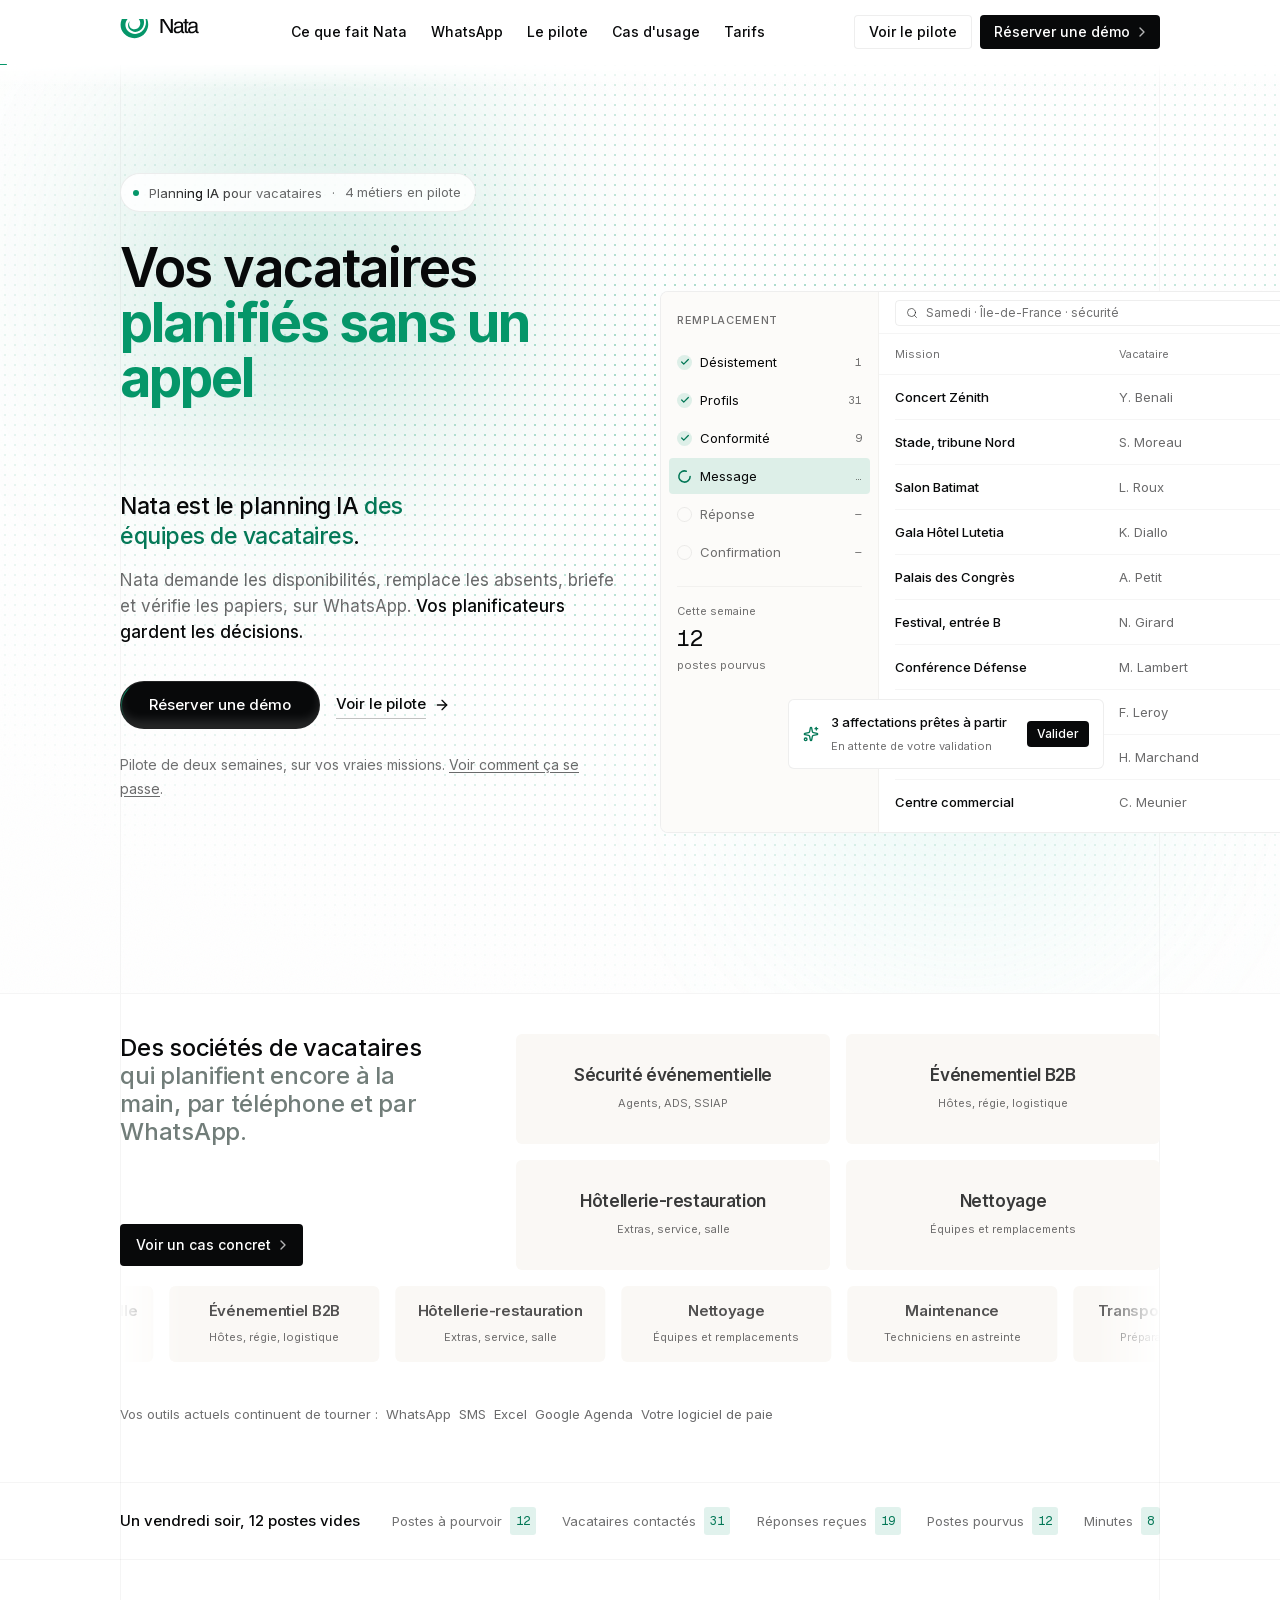
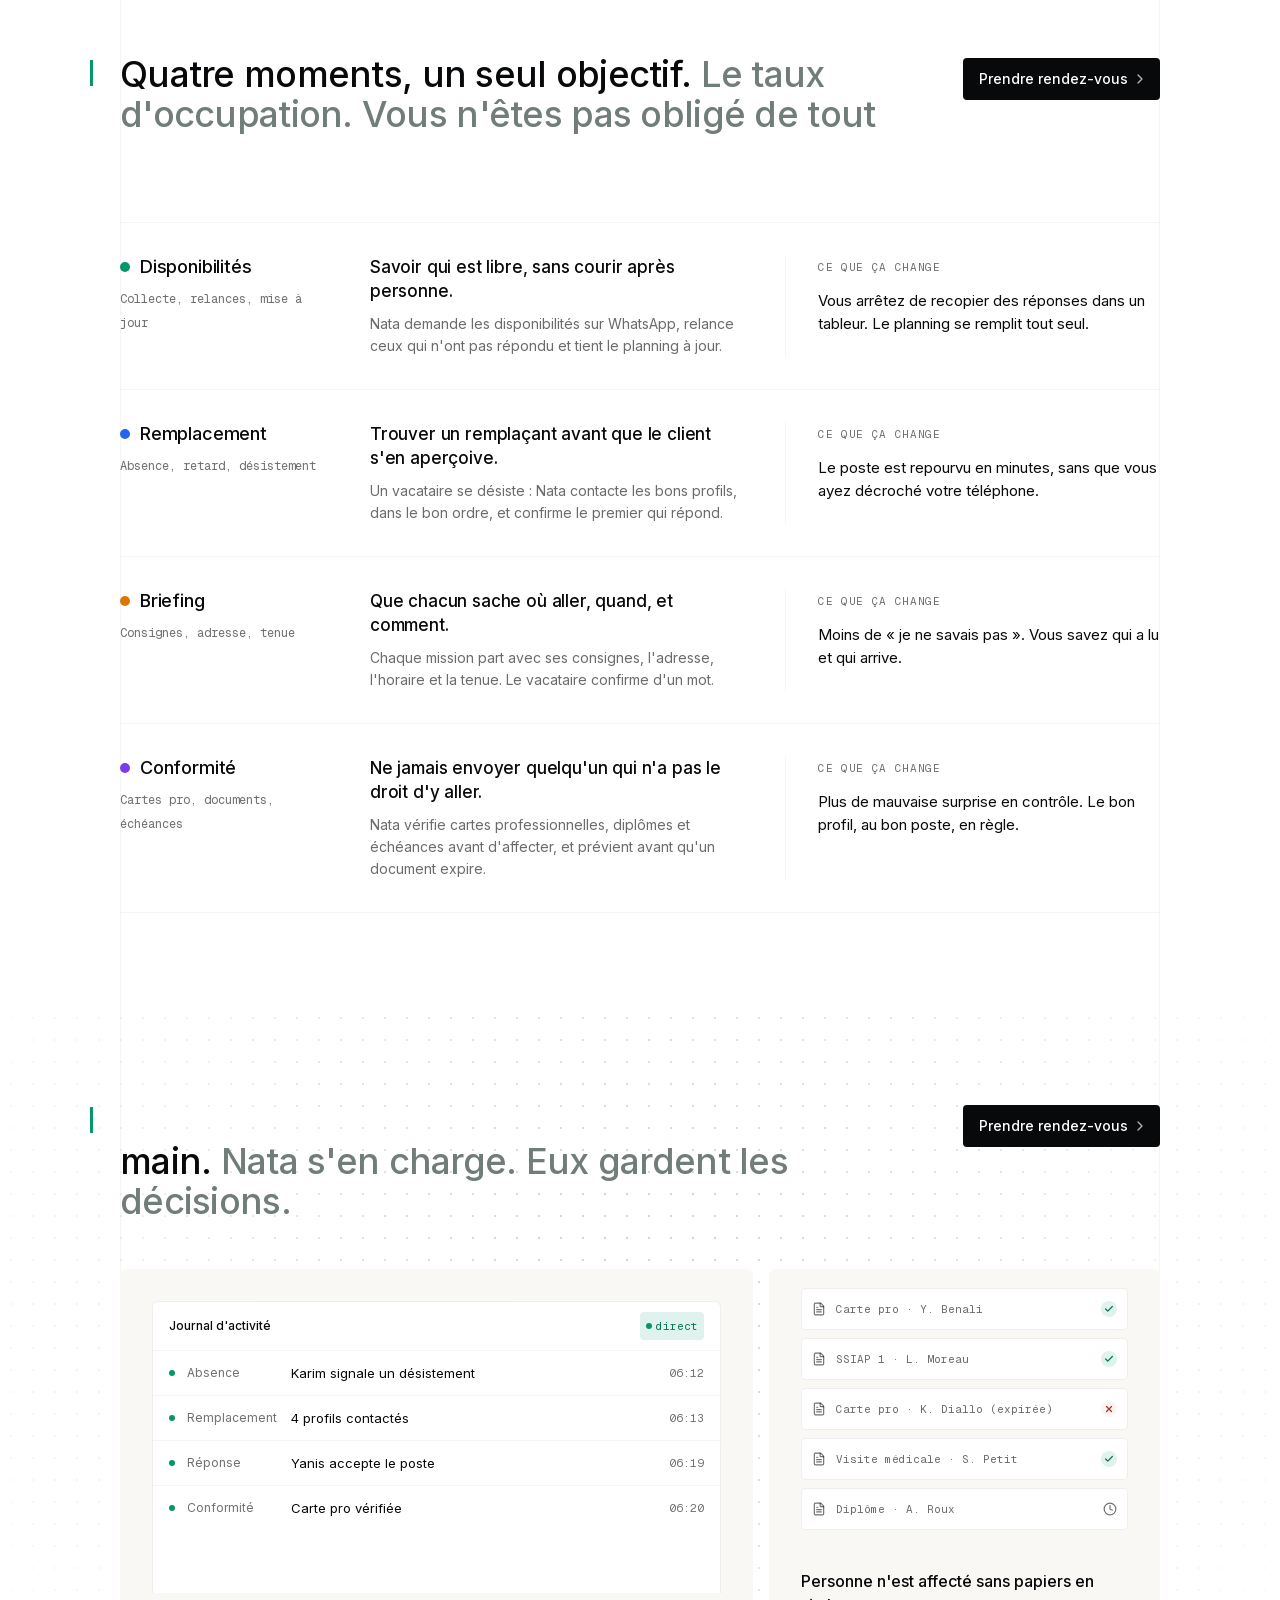
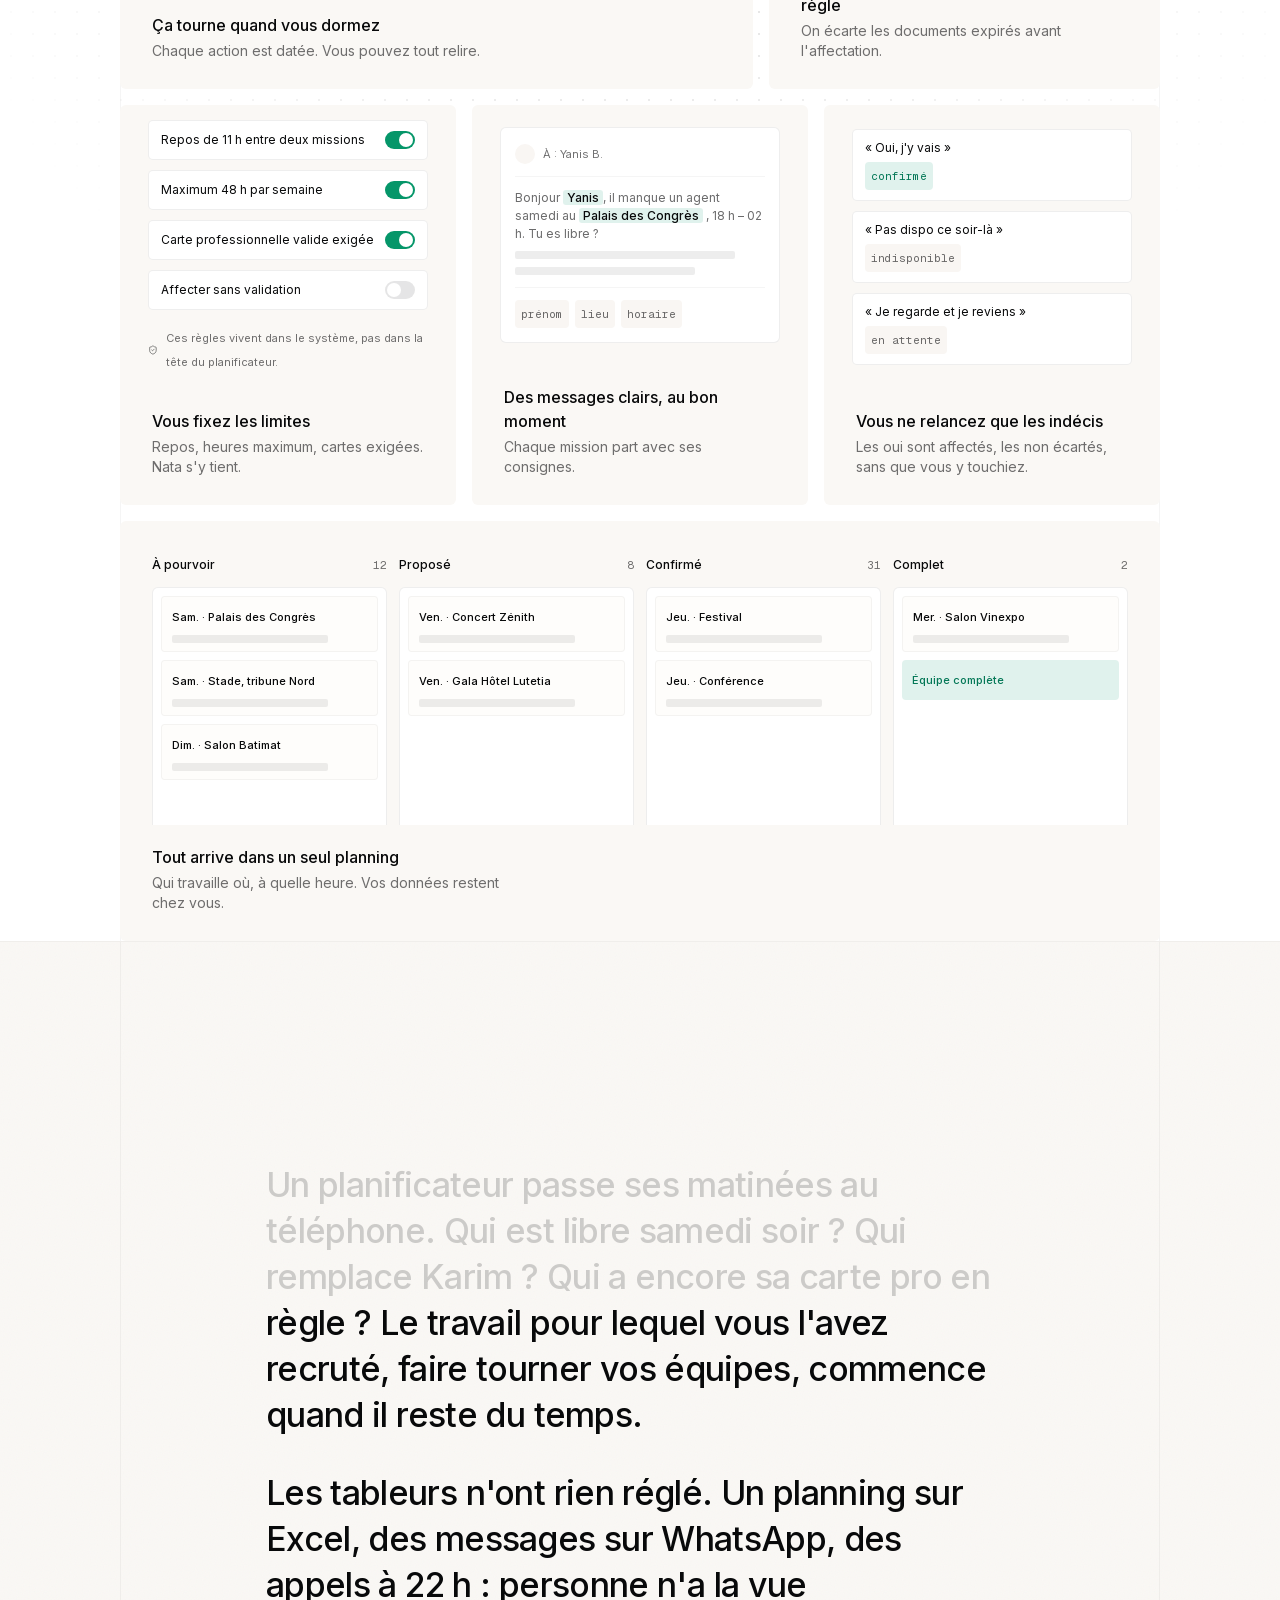
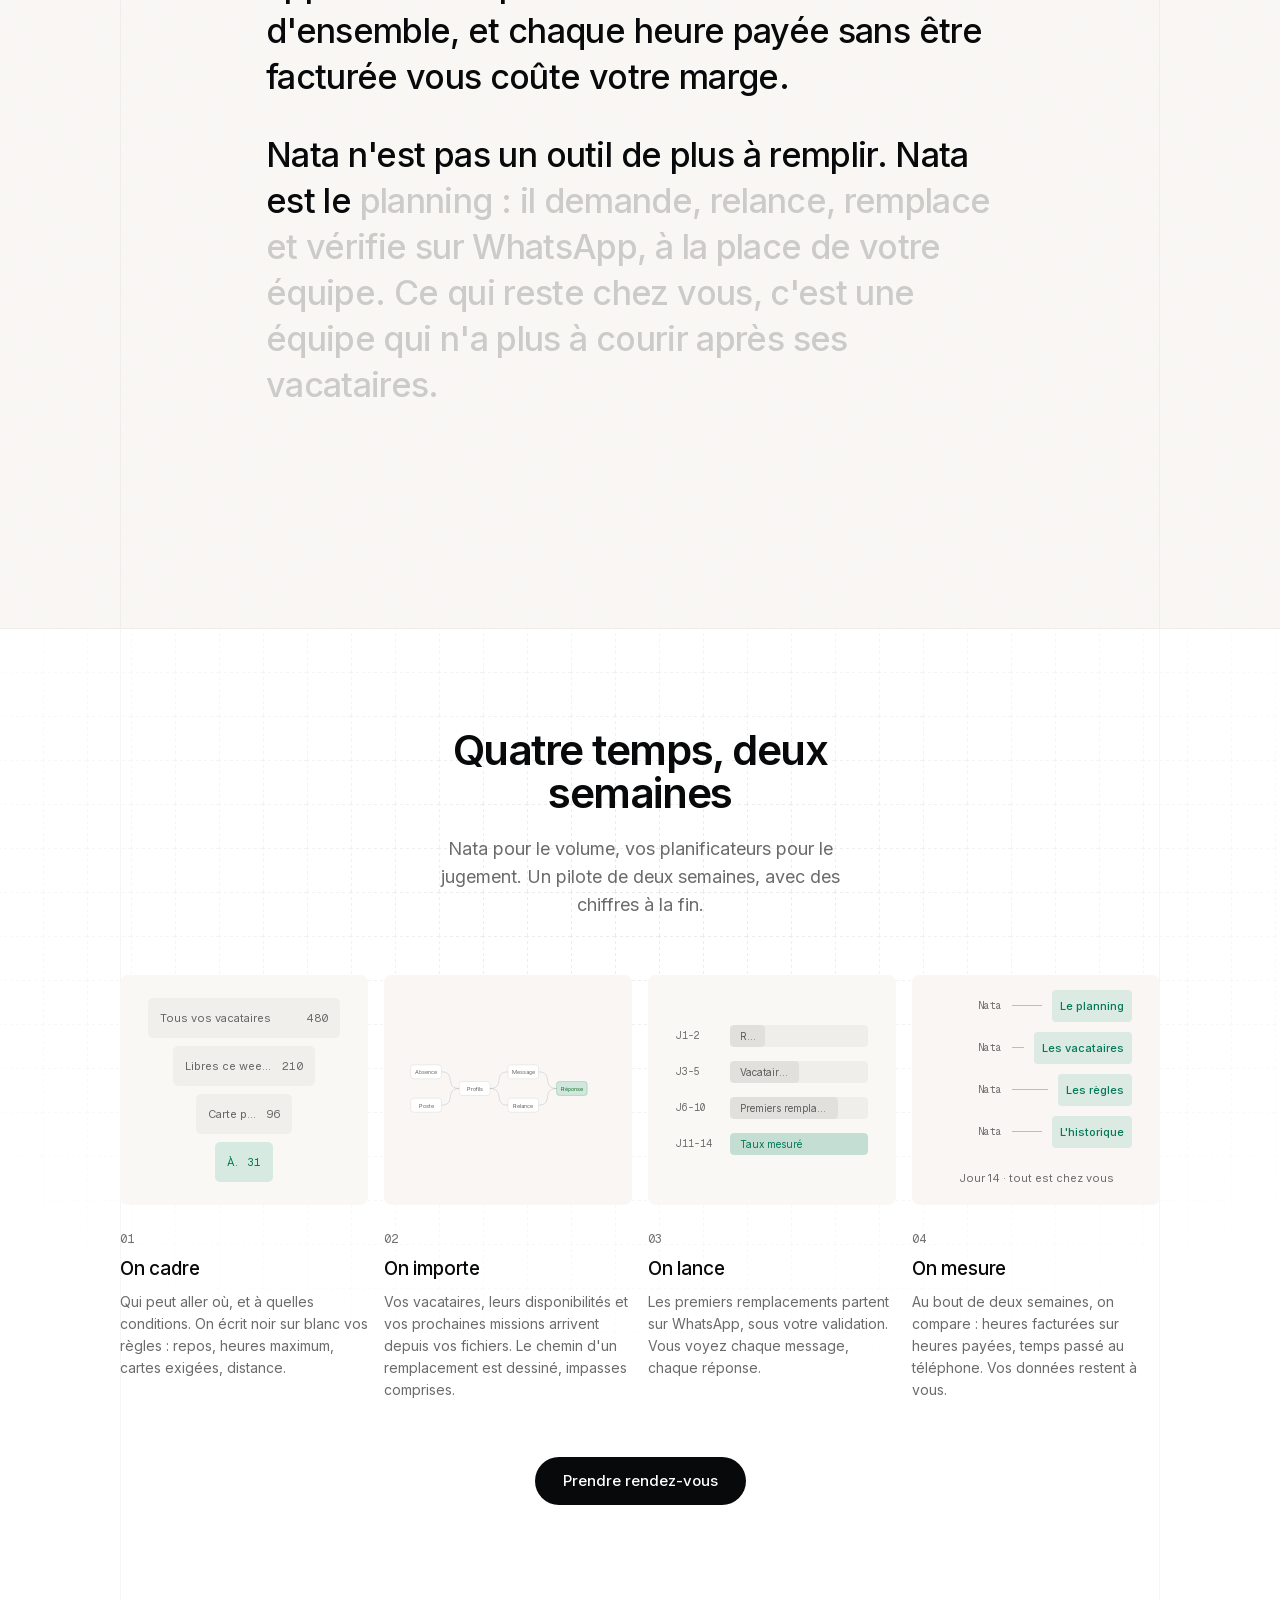
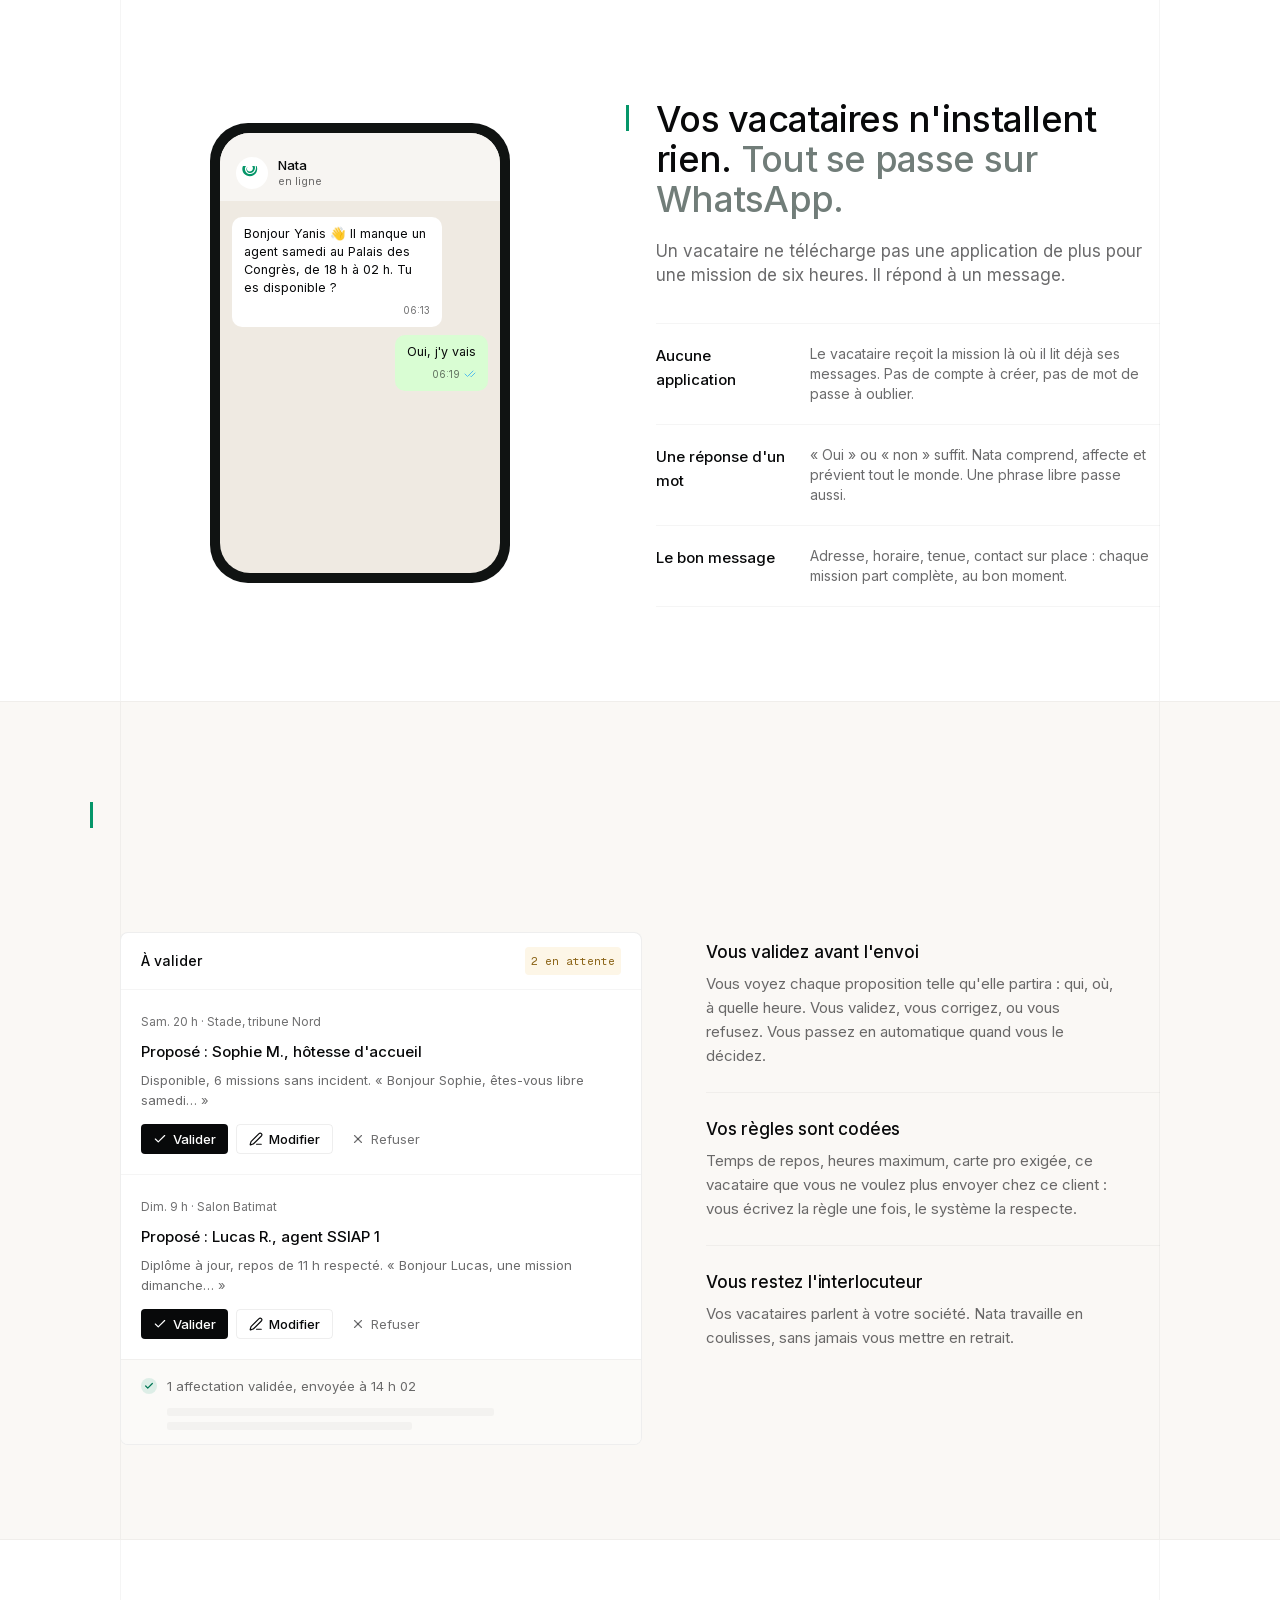
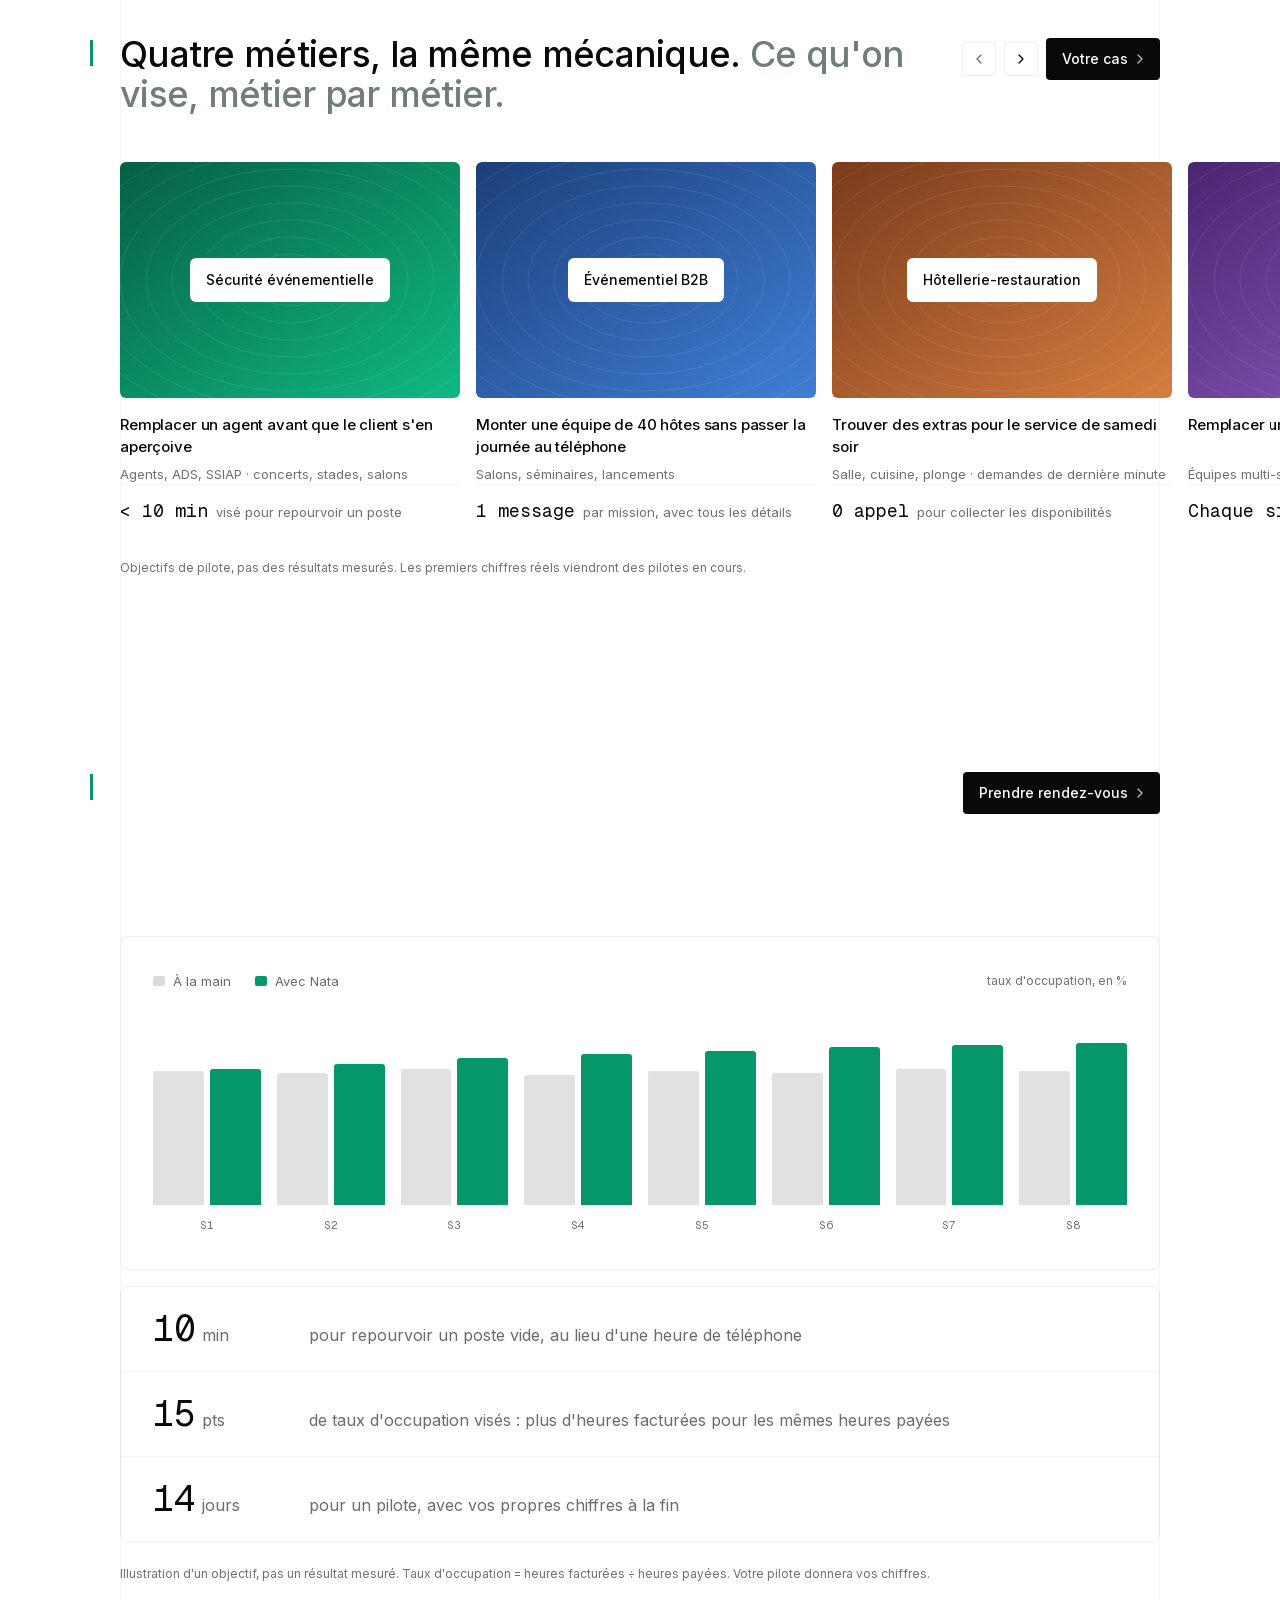
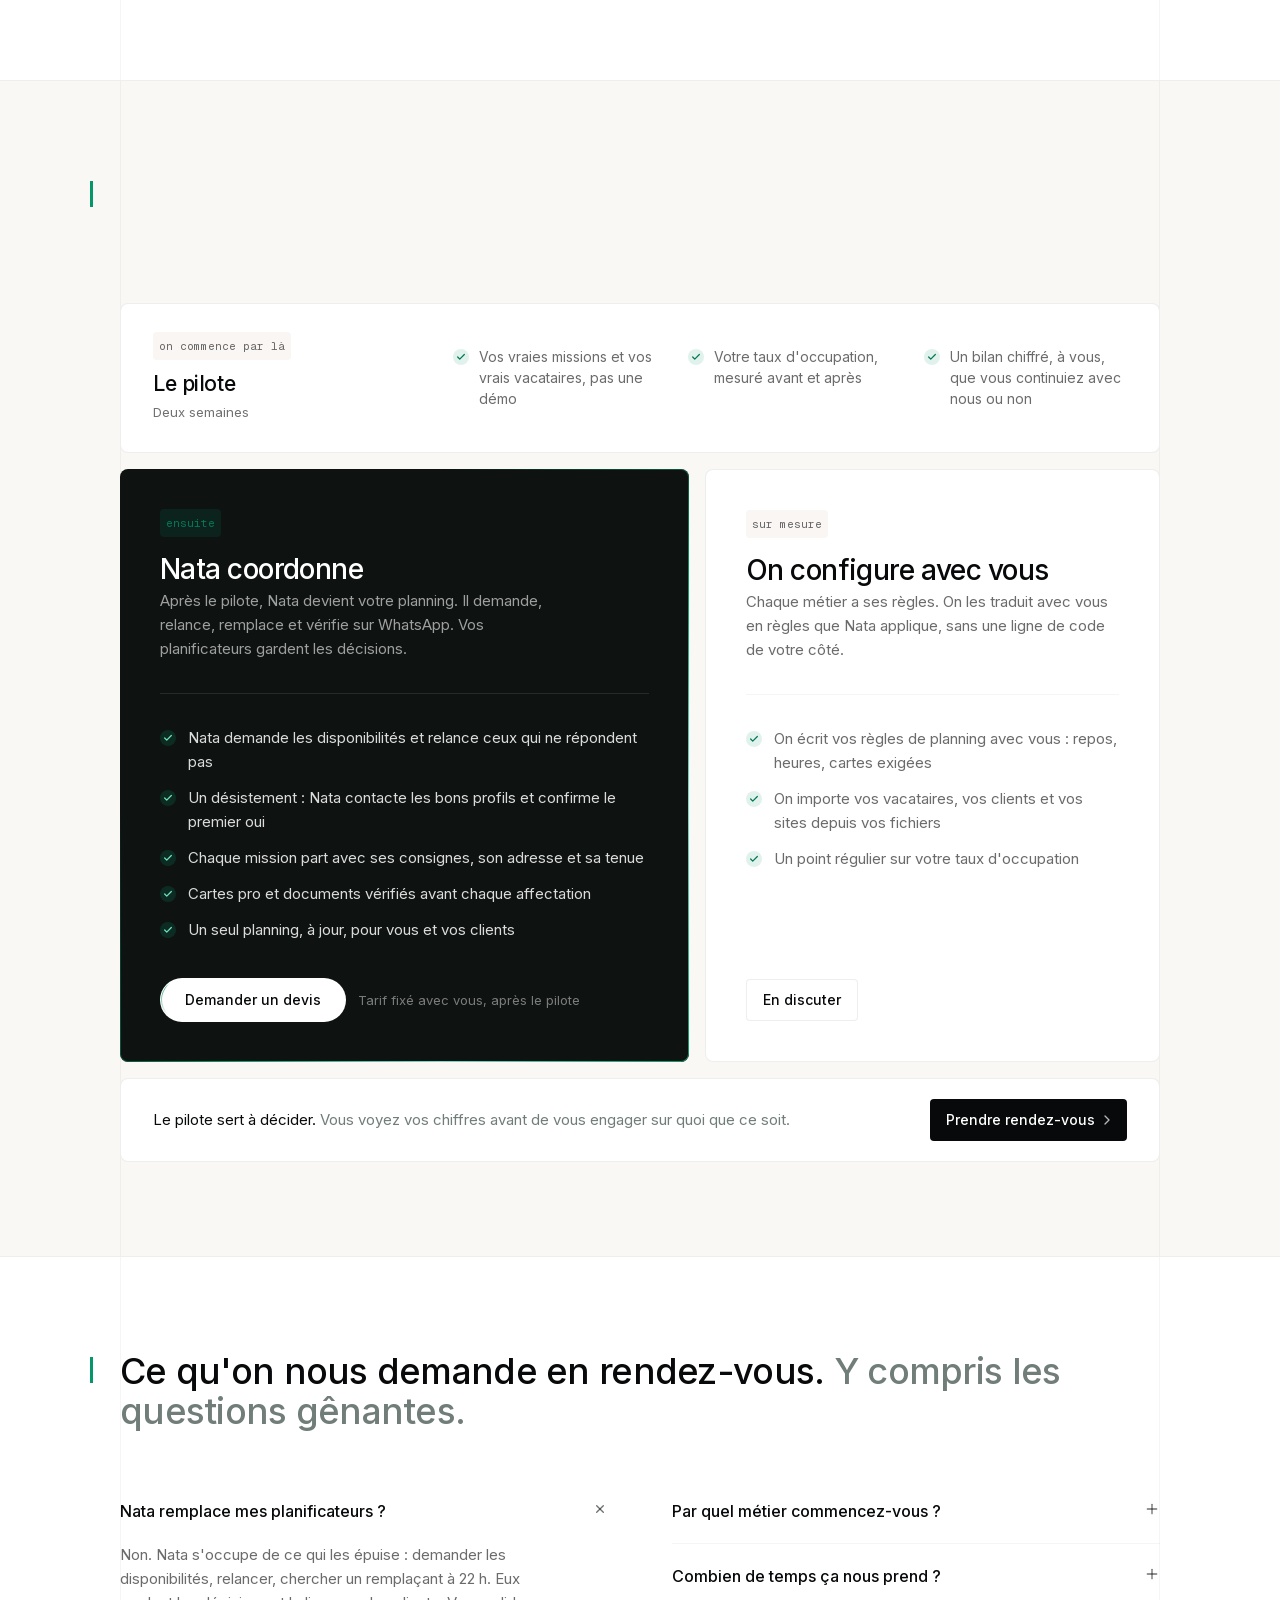
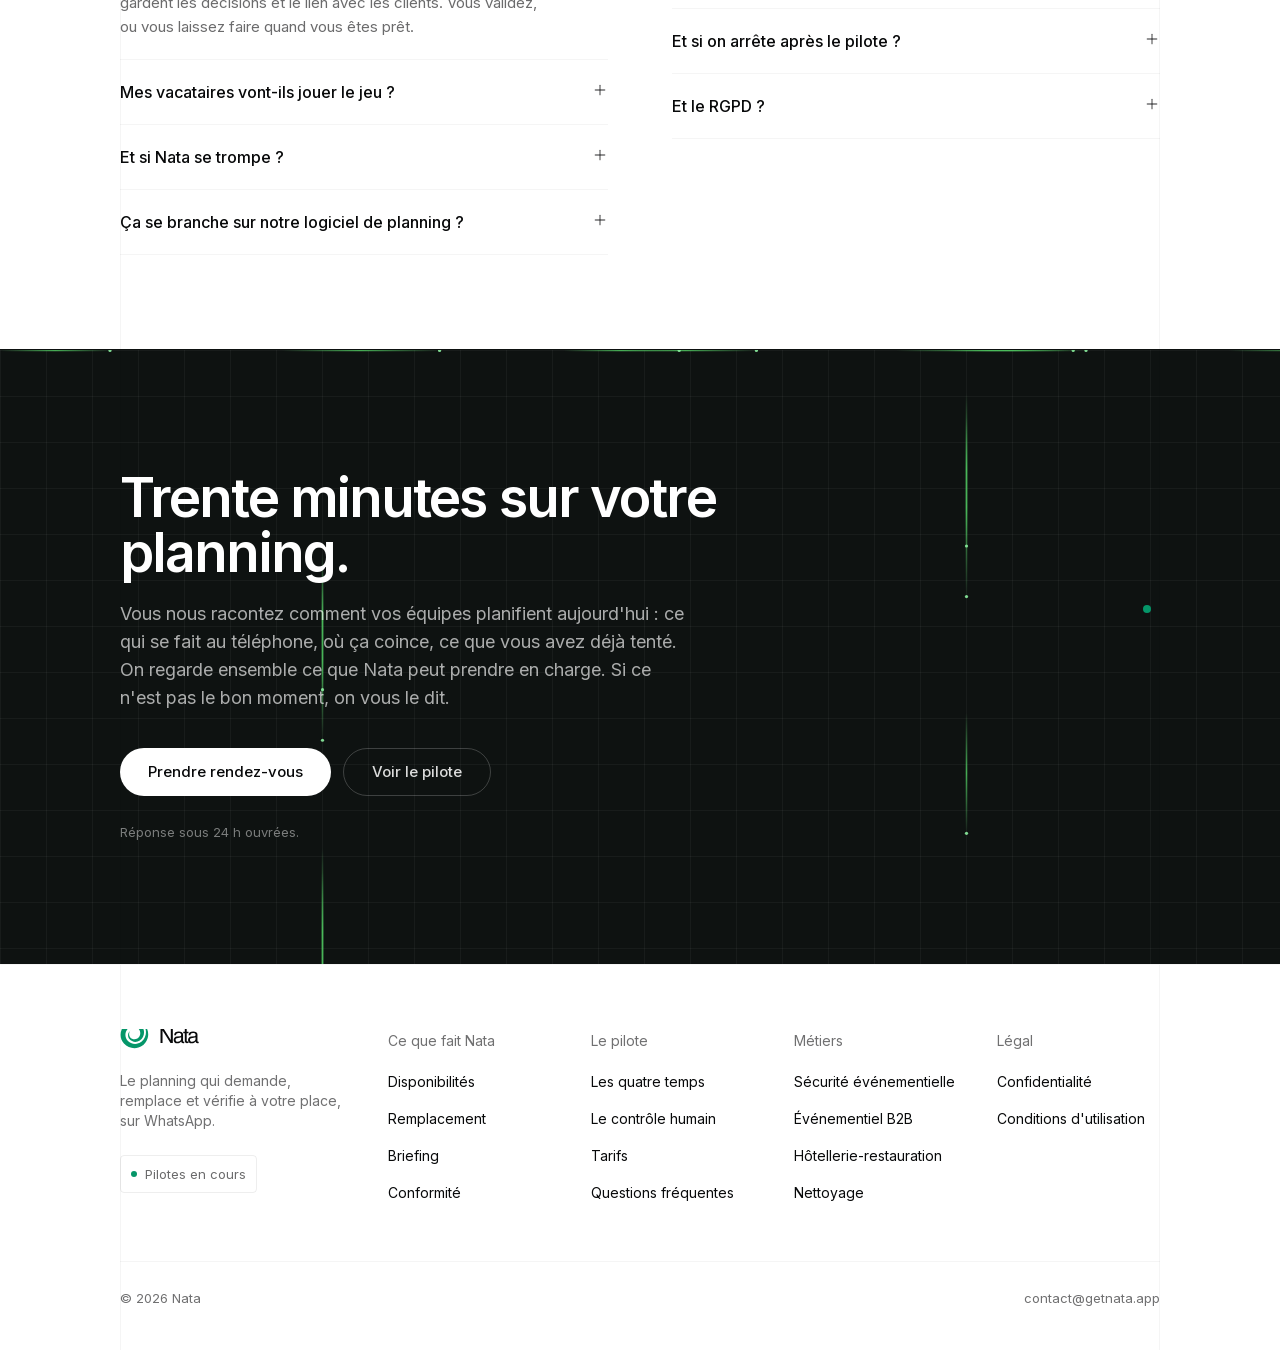
==== index.html @ 6458ef5b "Site Nata : version Next.js (base Frontline, DA Nata) Co-Authored-By: Claude Sonnet 5 <noreply@anthr" ====
<!DOCTYPE html><html lang="fr" class="inter_6f63e4fe-module__BMM7va__variable geist_mono_1bf8cbf6-module__FlyLvG__variable h-full"><head><meta charSet="utf-8"/><meta name="viewport" content="width=device-width, initial-scale=1"/><link rel="preload" href="/_next/static/media/1bffadaabf893a1e-s.p.3-6t-g6q0vh0a.woff2" as="font" crossorigin="" type="font/woff2"/><link rel="preload" href="/_next/static/media/797e433ab948586e-s.p.0r6juujl39pe6.woff2" as="font" crossorigin="" type="font/woff2"/><link rel="preload" href="/_next/static/media/83afe278b6a6bb3c-s.p.2bn3s6zvc0dyp.woff2" as="font" crossorigin="" type="font/woff2"/><link rel="stylesheet" href="/_next/static/chunks/3qbc9f21yog9q.css" data-precedence="next"/><link rel="preload" as="script" fetchPriority="low" href="/_next/static/chunks/1jq4o6yq14o4c.js"/><script src="/_next/static/chunks/3_pur7ov6i24u.js" async=""></script><script src="/_next/static/chunks/2w7o6vzxh5oiz.js" async=""></script><script src="/_next/static/chunks/turbopack-2fa2vnj2uc6w4.js" async=""></script><script src="/_next/static/chunks/1iuxhtfct_1rw.js" async=""></script><script src="/_next/static/chunks/17427hk0fxug0.js" async=""></script><script src="/_next/static/chunks/44yj2m9yoh0ew.js" async=""></script><meta name="next-size-adjust" content=""/><title>Nata — Le planning IA pour équipes de vacataires</title><meta name="description" content="Nata est le planning IA des équipes de vacataires : il demande les disponibilités, remplace les absents, briefe et vérifie les papiers, sur WhatsApp."/><meta name="robots" content="noindex, nofollow"/><meta name="googlebot" content="noindex, nofollow"/><link rel="icon" href="/icon.png?icon.2t0whizlrz4rf.png" sizes="512x512" type="image/png"/><script src="/_next/static/chunks/0cz1d0mv5g_q7.js" noModule=""></script></head><body class="min-h-full flex flex-col"><div hidden=""><!--$--><!--/$--></div><a href="#contenu" class="skip">Aller au contenu</a><div aria-hidden="true" class="fixed inset-x-0 top-[64px] z-[60] h-px origin-left bg-accent" style="transform:scaleX(0)"></div><header class="fixed inset-x-0 top-0 z-50 h-[65px] bg-bg/[0.97] border-b border-transparent" style="opacity:0;transform:translateY(-70px)"><div aria-hidden="true" class="pointer-events-none absolute inset-x-0 top-full h-[26px]" style="background:linear-gradient(to bottom, rgb(255 255 255 / 0.92), rgb(255 255 255 / 0))"></div><div class="wrap flex h-full items-center justify-between gap-8"><a href="#" class="flex shrink-0 items-center text-ink" aria-label="Nata, accueil"><svg viewBox="4 226 844 270" class="h-[26px] w-auto" role="img" aria-label="Nata"><path fill="#059669" d="M 238.398438 171.882812 C 260.996094 185.164062 278.597656 207.492188 287.855469 232.039062 C 296.058594 253.171875 298.523438 276.535156 295.640625 299.140625 C 295.417969 300.632812 294.886719 304.230469 294.648438 305.65625 C 294.394531 307.039062 293.617188 310.683594 293.320312 312.136719 C 293.101562 313.332031 292.558594 315.242188 292.265625 316.4375 C 291.550781 319.320312 290.722656 322.164062 289.78125 324.984375 C 284.710938 340.765625 276.804688 355.644531 266.816406 368.894531 C 264.101562 372.417969 260.957031 376.285156 257.90625 379.578125 C 256.128906 381.601562 253.148438 384.4375 251.214844 386.371094 C 250.007812 387.460938 247.035156 390.140625 245.863281 391.183594 C 244.707031 392.140625 241.464844 394.753906 240.25 395.738281 C 238.390625 397.121094 236.269531 398.628906 234.367188 399.980469 C 174.453125 440.730469 93.53125 429.90625 44.972656 376.554688 C 9.742188 337.800781 0.261719 281.261719 20.261719 232.925781 C 32.152344 204.140625 54.019531 179.339844 81.914062 165.238281 C 112.738281 149.609375 150.132812 147.832031 182.171875 160.804688 C 209.820312 171.839844 233.21875 193.25 245.132812 220.535156 C 264.824219 265.003906 250.507812 319.167969 209.597656 345.984375 C 175.207031 368.632812 127.519531 363.25 101.625 330.523438 C 87.515625 313.292969 83.339844 288.429688 92.128906 268.40625 C 95.832031 259.792969 101.800781 252.027344 109.5 246.660156 C 110.515625 245.898438 111.640625 245.257812 112.695312 244.59375 C 108.945312 248.601562 105.78125 253.117188 103.460938 258.066406 C 101.660156 261.875 100.308594 265.921875 99.511719 270.058594 C 96.628906 284.195312 100.011719 299.214844 108.683594 310.652344 C 126.175781 333.726562 159.851562 339.796875 184.425781 324.613281 C 221.558594 300.859375 224.863281 247.742188 191.710938 218.964844 C 163.039062 193.21875 117.710938 193.464844 89.285156 219.457031 C 78.207031 229.566406 69.695312 242.539062 64.886719 256.746094 C 54.652344 286.808594 60.9375 320.574219 81.847656 344.566406 C 118.097656 386.101562 180.679688 392.46875 224.847656 359.585938 C 224.847656 359.585938 227.664062 357.449219 227.664062 357.449219 C 228.515625 356.726562 230.894531 354.734375 231.730469 354.03125 C 244.46875 342.542969 255.097656 328.449219 262.210938 312.792969 C 283.898438 265.398438 274.214844 209.679688 238.398438 171.882812 Z M 238.398438 171.882812 " fill-opacity="1" fill-rule="nonzero"></path><g fill="currentColor" fill-opacity="1"><g transform="translate(406.718429, 371.586354)"><g><path d="M 124.828125 -161.09375 L 145.859375 -161.09375 L 145.859375 0 L 121.640625 0 L 39.453125 -130.1875 L 39.015625 -130.1875 L 39.015625 0 L 18.1875 0 L 18.1875 -161.09375 L 43.71875 -161.09375 L 124.390625 -31.015625 L 124.828125 -31.015625 Z M 124.828125 -161.09375 "></path></g></g></g><g fill="currentColor" fill-opacity="1"><g transform="translate(552.818552, 371.586354)"><g><path d="M 86.140625 -59.9375 C 84.671875 -58.40625 81.800781 -57.164062 77.53125 -56.21875 C 73.257812 -55.269531 65.28125 -54.03125 53.59375 -52.5 C 44.96875 -51.46875 38.628906 -49.34375 34.578125 -46.125 C 30.523438 -42.914062 28.5 -38.679688 28.5 -33.421875 C 28.5 -26.992188 30.210938 -21.988281 33.640625 -18.40625 C 37.078125 -14.832031 42.554688 -13.046875 50.078125 -13.046875 C 59.503906 -13.046875 67.867188 -15.726562 75.171875 -21.09375 C 82.484375 -26.46875 86.140625 -32.988281 86.140625 -40.65625 Z M 13.921875 -81.640625 C 14.359375 -94.867188 18.648438 -104.695312 26.796875 -111.125 C 34.941406 -117.550781 46.796875 -120.765625 62.359375 -120.765625 C 74.773438 -120.765625 85.179688 -117.953125 93.578125 -112.328125 C 101.984375 -106.703125 106.1875 -98.59375 106.1875 -88 L 106.1875 -20.390625 C 106.1875 -15.785156 108.269531 -13.484375 112.4375 -13.484375 C 114.113281 -13.484375 116.269531 -13.773438 118.90625 -14.359375 L 118.90625 0 C 115.320312 1.457031 111.59375 2.1875 107.71875 2.1875 C 101 2.1875 95.992188 0.742188 92.703125 -2.140625 C 89.421875 -5.023438 87.707031 -9.535156 87.5625 -15.671875 C 76.3125 -2.960938 62.175781 3.390625 45.15625 3.390625 C 34.050781 3.390625 25.132812 0.25 18.40625 -6.03125 C 11.6875 -12.3125 8.328125 -20.492188 8.328125 -30.578125 C 8.328125 -40.878906 11.25 -49.207031 17.09375 -55.5625 C 22.9375 -61.914062 31.445312 -65.75 42.625 -67.0625 L 77.484375 -71.34375 C 83.765625 -72.289062 86.90625 -76.929688 86.90625 -85.265625 C 86.90625 -91.398438 84.617188 -96.109375 80.046875 -99.390625 C 75.484375 -102.679688 68.5625 -104.328125 59.28125 -104.328125 C 51.03125 -104.328125 44.691406 -102.5 40.265625 -98.84375 C 35.847656 -95.195312 33.203125 -89.460938 32.328125 -81.640625 Z M 13.921875 -81.640625 "></path></g></g></g><g fill="currentColor" fill-opacity="1"><g transform="translate(658.151303, 371.586354)"><g><path d="M 38.578125 -101.046875 L 38.578125 -24.65625 C 38.578125 -21.664062 39.394531 -19.382812 41.03125 -17.8125 C 42.675781 -16.238281 45.617188 -15.453125 49.859375 -15.453125 L 57.421875 -15.453125 L 57.421875 0 C 50.265625 1.019531 45.332031 1.53125 42.625 1.53125 C 34.375 1.53125 28.347656 -0.4375 24.546875 -4.375 C 20.742188 -8.320312 18.84375 -14.71875 18.84375 -23.5625 L 18.84375 -101.046875 L 2.953125 -101.046875 L 2.953125 -117.375 L 18.84375 -117.375 L 18.84375 -150.140625 L 38.578125 -150.140625 L 38.578125 -117.375 L 57.421875 -117.375 L 57.421875 -101.046875 Z M 38.578125 -101.046875 "></path></g></g></g><g fill="currentColor" fill-opacity="1"><g transform="translate(702.333011, 371.586354)"><g><path d="M 86.140625 -59.9375 C 84.671875 -58.40625 81.800781 -57.164062 77.53125 -56.21875 C 73.257812 -55.269531 65.28125 -54.03125 53.59375 -52.5 C 44.96875 -51.46875 38.628906 -49.34375 34.578125 -46.125 C 30.523438 -42.914062 28.5 -38.679688 28.5 -33.421875 C 28.5 -26.992188 30.210938 -21.988281 33.640625 -18.40625 C 37.078125 -14.832031 42.554688 -13.046875 50.078125 -13.046875 C 59.503906 -13.046875 67.867188 -15.726562 75.171875 -21.09375 C 82.484375 -26.46875 86.140625 -32.988281 86.140625 -40.65625 Z M 13.921875 -81.640625 C 14.359375 -94.867188 18.648438 -104.695312 26.796875 -111.125 C 34.941406 -117.550781 46.796875 -120.765625 62.359375 -120.765625 C 74.773438 -120.765625 85.179688 -117.953125 93.578125 -112.328125 C 101.984375 -106.703125 106.1875 -98.59375 106.1875 -88 L 106.1875 -20.390625 C 106.1875 -15.785156 108.269531 -13.484375 112.4375 -13.484375 C 114.113281 -13.484375 116.269531 -13.773438 118.90625 -14.359375 L 118.90625 0 C 115.320312 1.457031 111.59375 2.1875 107.71875 2.1875 C 101 2.1875 95.992188 0.742188 92.703125 -2.140625 C 89.421875 -5.023438 87.707031 -9.535156 87.5625 -15.671875 C 76.3125 -2.960938 62.175781 3.390625 45.15625 3.390625 C 34.050781 3.390625 25.132812 0.25 18.40625 -6.03125 C 11.6875 -12.3125 8.328125 -20.492188 8.328125 -30.578125 C 8.328125 -40.878906 11.25 -49.207031 17.09375 -55.5625 C 22.9375 -61.914062 31.445312 -65.75 42.625 -67.0625 L 77.484375 -71.34375 C 83.765625 -72.289062 86.90625 -76.929688 86.90625 -85.265625 C 86.90625 -91.398438 84.617188 -96.109375 80.046875 -99.390625 C 75.484375 -102.679688 68.5625 -104.328125 59.28125 -104.328125 C 51.03125 -104.328125 44.691406 -102.5 40.265625 -98.84375 C 35.847656 -95.195312 33.203125 -89.460938 32.328125 -81.640625 Z M 13.921875 -81.640625 "></path></g></g></g></svg></a><nav class="flex items-center gap-1"><a href="/#plateforme" class="flex items-center gap-1 rounded-[4px] px-2.5 py-1 text-[14px] font-medium text-ink transition-opacity duration-150 ease-out hover:opacity-60">Ce que fait Nata</a><a href="/#whatsapp" class="flex items-center gap-1 rounded-[4px] px-2.5 py-1 text-[14px] font-medium text-ink transition-opacity duration-150 ease-out hover:opacity-60">WhatsApp</a><a href="/#methode" class="flex items-center gap-1 rounded-[4px] px-2.5 py-1 text-[14px] font-medium text-ink transition-opacity duration-150 ease-out hover:opacity-60">Le pilote</a><a href="/#cas" class="flex items-center gap-1 rounded-[4px] px-2.5 py-1 text-[14px] font-medium text-ink transition-opacity duration-150 ease-out hover:opacity-60">Cas d&#x27;usage</a><a href="/#offre" class="flex items-center gap-1 rounded-[4px] px-2.5 py-1 text-[14px] font-medium text-ink transition-opacity duration-150 ease-out hover:opacity-60">Tarifs</a></nav><div class="flex shrink-0 items-center gap-2"><a href="#methode" class="inline-flex shrink-0 items-center gap-2 rounded-[4px] border border-line bg-bg font-medium text-ink transition-[background-color,transform] duration-150 ease-out hover:bg-surface active:scale-[0.97] active:duration-75 h-[34px] px-3.5 text-[14px]">Voir le pilote</a><a href="#contact" class="inline-flex shrink-0 items-center gap-1 rounded-[4px] bg-ink font-medium text-white transition-[opacity,transform] duration-150 ease-out hover:opacity-85 active:scale-[0.97] active:duration-75 h-[34px] pl-3.5 pr-2.5 text-[14px]">Réserver une démo<svg xmlns="http://www.w3.org/2000/svg" width="24" height="24" viewBox="0 0 24 24" fill="none" stroke="currentColor" stroke-width="2" stroke-linecap="round" stroke-linejoin="round" class="lucide lucide-chevron-right size-4 opacity-70" aria-hidden="true"><path d="m9 18 6-6-6-6"></path></svg></a></div></div></header><main id="contenu" class="flex-1"><section class="rails relative relative overflow-hidden pt-[65px]"><div aria-hidden="true" class="pointer-events-none absolute inset-0 overflow-hidden "><div class="absolute rounded-full blur-[90px] left-[8%] top-[6%] size-[420px] bg-[#059669]/[0.14]"></div><div class="absolute rounded-full blur-[90px] bottom-[4%] right-[10%] size-[380px] bg-[#7ad9c8]/[0.12]"></div></div><div aria-hidden="true" class="pointer-events-none absolute inset-0 " style="background-image:radial-gradient(rgb(5 150 105 / 0.42) 1.5px, transparent 1.5px);background-size:10px 10px;mask-image:radial-gradient(ellipse 78% 62% at 62% 42%, #000, transparent);-webkit-mask-image:radial-gradient(ellipse 78% 62% at 62% 42%, #000, transparent)"></div><div aria-hidden="true" class="pointer-events-none absolute inset-0 opacity-[0.035] " style="background-image:url(&quot;data:image/svg+xml,%3Csvg xmlns=&#x27;http://www.w3.org/2000/svg&#x27; width=&#x27;140&#x27; height=&#x27;140&#x27;%3E%3Cfilter id=&#x27;n&#x27;%3E%3CfeTurbulence type=&#x27;fractalNoise&#x27; baseFrequency=&#x27;0.85&#x27; numOctaves=&#x27;3&#x27;/%3E%3C/filter%3E%3Crect width=&#x27;140&#x27; height=&#x27;140&#x27; filter=&#x27;url(%23n)&#x27;/%3E%3C/svg%3E&quot;)"></div><div class="wrap relative z-[1] min-h-[928px]"><div class="grid grid-cols-[500px_1fr] items-start gap-10 pt-[108px]"><div class="w-[500px] pb-24"><div class="inline-flex items-center gap-2.5 rounded-full border border-line bg-bg/85 py-1.5 pl-3 pr-3.5" style="opacity:0;transform:translateY(14px)"><span class="flex size-1.5 rounded-full bg-accent"></span><span style="--shiny-width:100px" class="dark:text-neutral-400/70 animate-shiny-text bg-size-[var(--shiny-width)_100%] bg-clip-text bg-position-[0_0] bg-no-repeat [transition:background-position_1s_cubic-bezier(.6,.6,0,1)_infinite] bg-linear-to-r from-transparent via-black/80 via-50% to-transparent dark:via-white/80 mx-0 max-w-none text-[13px] text-ink-60">Planning IA pour vacataires</span><span class="text-[13px] text-ink-45">·</span><span class="text-[13px] text-ink-60"><span class="font-mono tabular-nums">0</span> métiers en pilote</span></div><h1 class="t-display mt-7 max-w-[13ch] text-[54px] text-ink"><span class="block">Vos vacataires</span><div class="relative mx-auto h-16 w-full max-w-3xl font-sans text-[40pt] leading-none font-bold md:h-24 lg:text-[6rem] !h-[168px] !max-w-none text-left !text-[54px] !leading-[1.02] text-accent-titre"><span class="absolute inset-x-0 top-0 inline-block w-full text-[inherit] [text-align:inherit]"></span><span class="absolute inset-x-0 top-0 inline-block w-full text-[inherit] [text-align:inherit]"></span></div></h1><h2 class="mt-7 max-w-[24ch] text-[23px] font-medium leading-[30px] tracking-[-0.02em] text-ink" style="opacity:0;transform:translateY(14px)">Nata est le planning IA<!-- --> <span class="text-accent-ink">des équipes de vacataires</span>.</h2><p class="mt-4 max-w-[46ch] text-[17px] leading-[26px] text-ink-60" style="opacity:0;transform:translateY(14px)">Nata demande les disponibilités, remplace les absents, briefe et vérifie les papiers, sur WhatsApp.<!-- --> <b class="font-medium text-ink">Vos planificateurs gardent les décisions.</b></p><div class="mt-9 flex items-center gap-4" style="opacity:0;transform:translateY(14px)"><button style="--spread:90deg;--shimmer-color:#059669;--radius:999px;--speed:2.6s;--cut:0.05em;--bg:#08090a" class="group relative z-0 flex cursor-pointer items-center justify-center overflow-hidden [border-radius:var(--radius)] border border-white/10 py-3 whitespace-nowrap text-white [background:var(--bg)] transform-gpu transition-transform duration-300 ease-in-out active:translate-y-px h-[48px] px-7 text-[15px] font-medium shadow-none"><div class="-z-30 blur-[2px] @container-[size] absolute inset-0 overflow-visible"><div class="animate-shimmer-slide absolute inset-0 aspect-[1] h-[100cqh] rounded-none [mask:none]"><div class="animate-spin-around absolute -inset-full w-auto [translate:0_0] rotate-0 [background:conic-gradient(from_calc(270deg-(var(--spread)*0.5)),transparent_0,var(--shimmer-color)_var(--spread),transparent_var(--spread))]"></div></div></div>Réserver une démo<div class="absolute inset-0 size-full rounded-2xl px-4 py-1.5 text-sm font-medium shadow-[inset_0_-8px_10px_#ffffff1f] transform-gpu transition-all duration-300 ease-in-out group-hover:shadow-[inset_0_-6px_10px_#ffffff3f] group-active:shadow-[inset_0_-10px_10px_#ffffff3f]"></div><div class="absolute inset-(--cut) -z-20 [border-radius:var(--radius)] [background:var(--bg)]"></div></button><a href="#methode" class="group inline-flex items-center gap-2 text-[15px] font-medium text-ink"><span class="border-b border-ink/25 pb-0.5 transition-colors duration-150 group-hover:border-ink">Voir le pilote</span><svg xmlns="http://www.w3.org/2000/svg" width="24" height="24" viewBox="0 0 24 24" fill="none" stroke="currentColor" stroke-width="2" stroke-linecap="round" stroke-linejoin="round" class="lucide lucide-arrow-right size-4 transition-transform duration-200 ease-out group-hover:translate-x-0.5" aria-hidden="true"><path d="M5 12h14"></path><path d="m12 5 7 7-7 7"></path></svg></a></div><p class="mt-6 text-[14px] text-ink-45" style="opacity:0;transform:translateY(14px)">Pilote de deux semaines, sur vos vraies missions.<!-- --> <a href="#offre" class="text-ink-60 underline underline-offset-2">Voir comment ça se passe</a>.</p></div><div class="deborde-droite mt-[118px]" style="opacity:0;transform:translateY(24px)"><div class="relative"><div class="overflow-hidden rounded-l-[8px] border border-line bg-bg"><div class="flex"><aside class="w-[218px] shrink-0 border-r border-line-soft bg-[#fcfbf9] py-4"><p class="px-4 text-[11px] font-medium uppercase tracking-[0.06em] text-ink-45">Remplacement</p><div class="mt-3 space-y-0.5 px-2"><div class="flex items-center gap-2 rounded-[4px] px-2 py-1.5 " style="opacity:0;transform:translateX(-8px)"><span class="shrink-0"><span class="flex size-[15px] items-center justify-center rounded-full bg-accent-soft"><svg xmlns="http://www.w3.org/2000/svg" width="24" height="24" viewBox="0 0 24 24" fill="none" stroke="currentColor" stroke-width="3" stroke-linecap="round" stroke-linejoin="round" class="lucide lucide-check size-2.5 text-accent-ink" aria-hidden="true"><path d="M20 6 9 17l-5-5"></path></svg></span></span><span class="flex-1 text-[13px] text-ink">Désistement</span><span class="font-mono text-[11px] text-ink-45">1</span></div><div class="flex items-center gap-2 rounded-[4px] px-2 py-1.5 " style="opacity:0;transform:translateX(-8px)"><span class="shrink-0"><span class="flex size-[15px] items-center justify-center rounded-full bg-accent-soft"><svg xmlns="http://www.w3.org/2000/svg" width="24" height="24" viewBox="0 0 24 24" fill="none" stroke="currentColor" stroke-width="3" stroke-linecap="round" stroke-linejoin="round" class="lucide lucide-check size-2.5 text-accent-ink" aria-hidden="true"><path d="M20 6 9 17l-5-5"></path></svg></span></span><span class="flex-1 text-[13px] text-ink">Profils</span><span class="font-mono text-[11px] text-ink-45">31</span></div><div class="flex items-center gap-2 rounded-[4px] px-2 py-1.5 " style="opacity:0;transform:translateX(-8px)"><span class="shrink-0"><span class="flex size-[15px] items-center justify-center rounded-full bg-accent-soft"><svg xmlns="http://www.w3.org/2000/svg" width="24" height="24" viewBox="0 0 24 24" fill="none" stroke="currentColor" stroke-width="3" stroke-linecap="round" stroke-linejoin="round" class="lucide lucide-check size-2.5 text-accent-ink" aria-hidden="true"><path d="M20 6 9 17l-5-5"></path></svg></span></span><span class="flex-1 text-[13px] text-ink">Conformité</span><span class="font-mono text-[11px] text-ink-45">9</span></div><div class="flex items-center gap-2 rounded-[4px] px-2 py-1.5 bg-accent-soft" style="opacity:0;transform:translateX(-8px)"><span class="shrink-0"><svg xmlns="http://www.w3.org/2000/svg" width="24" height="24" viewBox="0 0 24 24" fill="none" stroke="currentColor" stroke-width="2.5" stroke-linecap="round" stroke-linejoin="round" class="lucide lucide-loader-circle size-[15px] animate-spin text-accent-ink" aria-hidden="true"><path d="M21 12a9 9 0 1 1-6.219-8.56"></path></svg></span><span class="flex-1 text-[13px] text-ink">Message</span><span class="font-mono text-[11px] text-ink-45">…</span></div><div class="flex items-center gap-2 rounded-[4px] px-2 py-1.5 " style="opacity:0;transform:translateX(-8px)"><span class="shrink-0"><span class="block size-[15px] rounded-full border border-line"></span></span><span class="flex-1 text-[13px] text-ink-45">Réponse</span><span class="font-mono text-[11px] text-ink-45">—</span></div><div class="flex items-center gap-2 rounded-[4px] px-2 py-1.5 " style="opacity:0;transform:translateX(-8px)"><span class="shrink-0"><span class="block size-[15px] rounded-full border border-line"></span></span><span class="flex-1 text-[13px] text-ink-45">Confirmation</span><span class="font-mono text-[11px] text-ink-45">—</span></div></div><div class="mx-4 mt-4 border-t border-line-soft pt-3"><p class="text-[11px] text-ink-45">Cette semaine</p><p class="mt-1 font-mono text-[22px] leading-none text-ink">12</p><p class="mt-1 text-[11px] text-ink-45">postes pourvus</p></div></aside><div class="min-w-[620px] flex-1"><div class="flex h-[42px] items-center gap-2 border-b border-line-soft px-4"><div class="flex h-[26px] flex-1 items-center gap-2 rounded-[4px] border border-line px-2.5"><svg xmlns="http://www.w3.org/2000/svg" width="24" height="24" viewBox="0 0 24 24" fill="none" stroke="currentColor" stroke-width="2" stroke-linecap="round" stroke-linejoin="round" class="lucide lucide-search size-3 text-ink-45" aria-hidden="true"><path d="m21 21-4.34-4.34"></path><circle cx="11" cy="11" r="8"></circle></svg><span class="text-[12px] text-ink-45">Samedi · Île-de-France · sécurité</span></div><span class="inline-flex w-fit shrink-0 self-start items-center gap-1 rounded-[4px] px-1.5 py-0.5 font-mono text-[11px] bg-accent-soft text-accent-ink"><span class="size-1.5 rounded-full bg-accent"></span>en cours</span></div><div class="grid grid-cols-[1.5fr_1.1fr_1.2fr_64px] gap-3 border-b border-line-soft px-4 py-2 text-[11px] text-ink-45"><span>Mission</span><span>Vacataire</span><span>Poste</span><span class="text-right">Horaire</span></div><div class="px-4 pb-2"><div class="grid grid-cols-[1.5fr_1.1fr_1.2fr_64px] items-center gap-3 border-b border-line-soft py-2.5"><span class="block h-2 w-[70%] rounded-[2px] bg-ink/[0.05]"></span><span class="block h-2 w-[55%] rounded-[2px] bg-ink/[0.05]"></span><span class="block h-2 w-[60%] rounded-[2px] bg-ink/[0.05]"></span><span></span></div><div class="grid grid-cols-[1.5fr_1.1fr_1.2fr_64px] items-center gap-3 border-b border-line-soft py-2.5"><span class="block h-2 w-[70%] rounded-[2px] bg-ink/[0.05]"></span><span class="block h-2 w-[55%] rounded-[2px] bg-ink/[0.05]"></span><span class="block h-2 w-[60%] rounded-[2px] bg-ink/[0.05]"></span><span></span></div><div class="grid grid-cols-[1.5fr_1.1fr_1.2fr_64px] items-center gap-3 border-b border-line-soft py-2.5"><span class="block h-2 w-[70%] rounded-[2px] bg-ink/[0.05]"></span><span class="block h-2 w-[55%] rounded-[2px] bg-ink/[0.05]"></span><span class="block h-2 w-[60%] rounded-[2px] bg-ink/[0.05]"></span><span></span></div><div class="grid grid-cols-[1.5fr_1.1fr_1.2fr_64px] items-center gap-3 border-b border-line-soft py-2.5"><span class="block h-2 w-[70%] rounded-[2px] bg-ink/[0.05]"></span><span class="block h-2 w-[55%] rounded-[2px] bg-ink/[0.05]"></span><span class="block h-2 w-[60%] rounded-[2px] bg-ink/[0.05]"></span><span></span></div><div class="grid grid-cols-[1.5fr_1.1fr_1.2fr_64px] items-center gap-3 border-b border-line-soft py-2.5"><span class="block h-2 w-[70%] rounded-[2px] bg-ink/[0.05]"></span><span class="block h-2 w-[55%] rounded-[2px] bg-ink/[0.05]"></span><span class="block h-2 w-[60%] rounded-[2px] bg-ink/[0.05]"></span><span></span></div><div class="grid grid-cols-[1.5fr_1.1fr_1.2fr_64px] items-center gap-3 border-b border-line-soft py-2.5"><span class="block h-2 w-[70%] rounded-[2px] bg-ink/[0.05]"></span><span class="block h-2 w-[55%] rounded-[2px] bg-ink/[0.05]"></span><span class="block h-2 w-[60%] rounded-[2px] bg-ink/[0.05]"></span><span></span></div><div class="grid grid-cols-[1.5fr_1.1fr_1.2fr_64px] items-center gap-3 border-b border-line-soft py-2.5"><span class="block h-2 w-[70%] rounded-[2px] bg-ink/[0.05]"></span><span class="block h-2 w-[55%] rounded-[2px] bg-ink/[0.05]"></span><span class="block h-2 w-[60%] rounded-[2px] bg-ink/[0.05]"></span><span></span></div><div class="grid grid-cols-[1.5fr_1.1fr_1.2fr_64px] items-center gap-3 border-b border-line-soft py-2.5"><span class="block h-2 w-[70%] rounded-[2px] bg-ink/[0.05]"></span><span class="block h-2 w-[55%] rounded-[2px] bg-ink/[0.05]"></span><span class="block h-2 w-[60%] rounded-[2px] bg-ink/[0.05]"></span><span></span></div><div class="grid grid-cols-[1.5fr_1.1fr_1.2fr_64px] items-center gap-3 border-b border-line-soft py-2.5"><span class="block h-2 w-[70%] rounded-[2px] bg-ink/[0.05]"></span><span class="block h-2 w-[55%] rounded-[2px] bg-ink/[0.05]"></span><span class="block h-2 w-[60%] rounded-[2px] bg-ink/[0.05]"></span><span></span></div><div class="grid grid-cols-[1.5fr_1.1fr_1.2fr_64px] items-center gap-3 border-b border-line-soft py-2.5"><span class="block h-2 w-[70%] rounded-[2px] bg-ink/[0.05]"></span><span class="block h-2 w-[55%] rounded-[2px] bg-ink/[0.05]"></span><span class="block h-2 w-[60%] rounded-[2px] bg-ink/[0.05]"></span><span></span></div></div></div></div></div></div></div></div></div></section><section class="rails relative border-t border-line-soft"><div class="wrap relative z-[1] pt-10"><div class="grid grid-cols-[minmax(0,340px)_1fr] gap-14"><div class="flex flex-col justify-between pb-1"><p class="text-[24px] font-medium leading-7 tracking-[-0.01em] t-suite" style="opacity:0;transform:translateY(8px)"><span class="text-ink">Des sociétés de vacataires</span> <!-- -->qui planifient encore à la main, par téléphone et par WhatsApp.</p><div class="mt-10"><a href="#cas" class="inline-flex shrink-0 items-center gap-1 rounded-[4px] bg-ink font-medium text-white transition-[opacity,transform] duration-150 ease-out hover:opacity-85 active:scale-[0.97] active:duration-75 h-[42px] pl-4 pr-3 text-[14px]">Voir un cas concret<svg xmlns="http://www.w3.org/2000/svg" width="24" height="24" viewBox="0 0 24 24" fill="none" stroke="currentColor" stroke-width="2" stroke-linecap="round" stroke-linejoin="round" class="lucide lucide-chevron-right size-4 opacity-70" aria-hidden="true"><path d="m9 18 6-6-6-6"></path></svg></a></div></div><div class="grid grid-cols-2 gap-4"><div style="opacity:0;transform:translateY(10px)"><div class="flex h-[110px] flex-col items-center justify-center gap-1 rounded-[6px] bg-bg-alt"><span class="text-[17px] font-semibold tracking-[-0.02em] text-ink/80">Sécurité événementielle</span><span class="text-[11px] text-ink-45">Agents, ADS, SSIAP</span></div></div><div style="opacity:0;transform:translateY(10px)"><div class="flex h-[110px] flex-col items-center justify-center gap-1 rounded-[6px] bg-bg-alt"><span class="text-[17px] font-semibold tracking-[-0.02em] text-ink/80">Événementiel B2B</span><span class="text-[11px] text-ink-45">Hôtes, régie, logistique</span></div></div><div style="opacity:0;transform:translateY(10px)"><div class="flex h-[110px] flex-col items-center justify-center gap-1 rounded-[6px] bg-bg-alt"><span class="text-[17px] font-semibold tracking-[-0.02em] text-ink/80">Hôtellerie-restauration</span><span class="text-[11px] text-ink-45">Extras, service, salle</span></div></div><div style="opacity:0;transform:translateY(10px)"><div class="flex h-[110px] flex-col items-center justify-center gap-1 rounded-[6px] bg-bg-alt"><span class="text-[17px] font-semibold tracking-[-0.02em] text-ink/80">Nettoyage</span><span class="text-[11px] text-ink-45">Équipes et remplacements</span></div></div></div></div><div class="mt-4"><div class="group relative overflow-hidden " style="mask-image:linear-gradient(to right, transparent, #000 6%, #000 94%, transparent);-webkit-mask-image:linear-gradient(to right, transparent, #000 6%, #000 94%, transparent)"><div class="flex w-max gap-4 group-hover:[animation-play-state:paused]"><div class="flex gap-4"><div class="flex h-[76px] w-[210px] shrink-0 flex-col items-center justify-center gap-0.5 rounded-[6px] bg-bg-alt"><span class="text-[15px] font-semibold tracking-[-0.02em] text-ink/70">Sécurité événementielle</span><span class="text-[11px] text-ink-45">Agents, ADS, SSIAP</span></div><div class="flex h-[76px] w-[210px] shrink-0 flex-col items-center justify-center gap-0.5 rounded-[6px] bg-bg-alt"><span class="text-[15px] font-semibold tracking-[-0.02em] text-ink/70">Événementiel B2B</span><span class="text-[11px] text-ink-45">Hôtes, régie, logistique</span></div><div class="flex h-[76px] w-[210px] shrink-0 flex-col items-center justify-center gap-0.5 rounded-[6px] bg-bg-alt"><span class="text-[15px] font-semibold tracking-[-0.02em] text-ink/70">Hôtellerie-restauration</span><span class="text-[11px] text-ink-45">Extras, service, salle</span></div><div class="flex h-[76px] w-[210px] shrink-0 flex-col items-center justify-center gap-0.5 rounded-[6px] bg-bg-alt"><span class="text-[15px] font-semibold tracking-[-0.02em] text-ink/70">Nettoyage</span><span class="text-[11px] text-ink-45">Équipes et remplacements</span></div><div class="flex h-[76px] w-[210px] shrink-0 flex-col items-center justify-center gap-0.5 rounded-[6px] bg-bg-alt"><span class="text-[15px] font-semibold tracking-[-0.02em] text-ink/70">Maintenance</span><span class="text-[11px] text-ink-45">Techniciens en astreinte</span></div><div class="flex h-[76px] w-[210px] shrink-0 flex-col items-center justify-center gap-0.5 rounded-[6px] bg-bg-alt"><span class="text-[15px] font-semibold tracking-[-0.02em] text-ink/70">Transport &amp; logistique</span><span class="text-[11px] text-ink-45">Préparateurs, livreurs</span></div></div><div class="flex gap-4" aria-hidden="true"><div class="flex gap-4"><div class="flex h-[76px] w-[210px] shrink-0 flex-col items-center justify-center gap-0.5 rounded-[6px] bg-bg-alt"><span class="text-[15px] font-semibold tracking-[-0.02em] text-ink/70">Sécurité événementielle</span><span class="text-[11px] text-ink-45">Agents, ADS, SSIAP</span></div><div class="flex h-[76px] w-[210px] shrink-0 flex-col items-center justify-center gap-0.5 rounded-[6px] bg-bg-alt"><span class="text-[15px] font-semibold tracking-[-0.02em] text-ink/70">Événementiel B2B</span><span class="text-[11px] text-ink-45">Hôtes, régie, logistique</span></div><div class="flex h-[76px] w-[210px] shrink-0 flex-col items-center justify-center gap-0.5 rounded-[6px] bg-bg-alt"><span class="text-[15px] font-semibold tracking-[-0.02em] text-ink/70">Hôtellerie-restauration</span><span class="text-[11px] text-ink-45">Extras, service, salle</span></div><div class="flex h-[76px] w-[210px] shrink-0 flex-col items-center justify-center gap-0.5 rounded-[6px] bg-bg-alt"><span class="text-[15px] font-semibold tracking-[-0.02em] text-ink/70">Nettoyage</span><span class="text-[11px] text-ink-45">Équipes et remplacements</span></div><div class="flex h-[76px] w-[210px] shrink-0 flex-col items-center justify-center gap-0.5 rounded-[6px] bg-bg-alt"><span class="text-[15px] font-semibold tracking-[-0.02em] text-ink/70">Maintenance</span><span class="text-[11px] text-ink-45">Techniciens en astreinte</span></div><div class="flex h-[76px] w-[210px] shrink-0 flex-col items-center justify-center gap-0.5 rounded-[6px] bg-bg-alt"><span class="text-[15px] font-semibold tracking-[-0.02em] text-ink/70">Transport &amp; logistique</span><span class="text-[11px] text-ink-45">Préparateurs, livreurs</span></div></div></div></div></div></div><p class="mt-10 flex flex-wrap items-center gap-x-2 gap-y-1 text-[13px] text-ink-45"><span>Vos outils actuels continuent de tourner :</span><span class="text-ink-60">WhatsApp</span><span class="text-ink-60">SMS</span><span class="text-ink-60">Excel</span><span class="text-ink-60">Google Agenda</span><span class="text-ink-60">Votre logiciel de paie</span></p></div><div class="mt-14 border-y border-line-soft"><div class="wrap relative z-[1] "><div class="flex items-center gap-8 py-6"><p class="shrink-0 text-[15px] font-medium text-ink">Un vendredi soir, 12 postes vides</p><div class="flex flex-1 items-center justify-between gap-6"><div class="flex items-center gap-2"><span class="text-[13px] text-ink-45">Postes à pourvoir</span><span class="rounded-[3px] bg-accent-soft px-1.5 py-0.5 text-[12px] text-accent-ink"><span class="font-mono tabular-nums">0</span></span></div><div class="flex items-center gap-2"><span class="text-[13px] text-ink-45">Vacataires contactés</span><span class="rounded-[3px] bg-accent-soft px-1.5 py-0.5 text-[12px] text-accent-ink"><span class="font-mono tabular-nums">0</span></span></div><div class="flex items-center gap-2"><span class="text-[13px] text-ink-45">Réponses reçues</span><span class="rounded-[3px] bg-accent-soft px-1.5 py-0.5 text-[12px] text-accent-ink"><span class="font-mono tabular-nums">0</span></span></div><div class="flex items-center gap-2"><span class="text-[13px] text-ink-45">Postes pourvus</span><span class="rounded-[3px] bg-accent-soft px-1.5 py-0.5 text-[12px] text-accent-ink"><span class="font-mono tabular-nums">0</span></span></div><div class="flex items-center gap-2"><span class="text-[13px] text-ink-45">Minutes</span><span class="rounded-[3px] bg-accent-soft px-1.5 py-0.5 text-[12px] text-accent-ink"><span class="font-mono tabular-nums">0</span></span></div></div></div></div></div></section><section id="terrains" class="rails relative py-[94px]"><div class="wrap relative z-[1] "><div class="flex items-start justify-between gap-10 "><h2 class="marque max-w-[46ch] text-[36px] font-medium leading-[40px] tracking-[-0.02em] text-ink"><span class=""><span class="inline-block" style="opacity:0;transform:translateY(0.35em)">Quatre<!-- --> </span><span class="inline-block" style="opacity:0;transform:translateY(0.35em)">moments,<!-- --> </span><span class="inline-block" style="opacity:0;transform:translateY(0.35em)">un<!-- --> </span><span class="inline-block" style="opacity:0;transform:translateY(0.35em)">seul<!-- --> </span><span class="inline-block" style="opacity:0;transform:translateY(0.35em)">objectif.</span><span class="t-suite"> <span class="inline-block" style="opacity:0;transform:translateY(0.35em)">Le<!-- --> </span><span class="inline-block" style="opacity:0;transform:translateY(0.35em)">taux<!-- --> </span><span class="inline-block" style="opacity:0;transform:translateY(0.35em)">d&#x27;occupation.<!-- --> </span><span class="inline-block" style="opacity:0;transform:translateY(0.35em)">Vous<!-- --> </span><span class="inline-block" style="opacity:0;transform:translateY(0.35em)">n&#x27;êtes<!-- --> </span><span class="inline-block" style="opacity:0;transform:translateY(0.35em)">pas<!-- --> </span><span class="inline-block" style="opacity:0;transform:translateY(0.35em)">obligé<!-- --> </span><span class="inline-block" style="opacity:0;transform:translateY(0.35em)">de<!-- --> </span><span class="inline-block" style="opacity:0;transform:translateY(0.35em)">tout<!-- --> </span><span class="inline-block" style="opacity:0;transform:translateY(0.35em)">prendre.</span></span></span></h2><div class="shrink-0 pt-1"><a href="#contact" class="inline-flex shrink-0 items-center gap-1 rounded-[4px] bg-ink font-medium text-white transition-[opacity,transform] duration-150 ease-out hover:opacity-85 active:scale-[0.97] active:duration-75 h-[42px] pl-4 pr-3 text-[14px]">Prendre rendez-vous<svg xmlns="http://www.w3.org/2000/svg" width="24" height="24" viewBox="0 0 24 24" fill="none" stroke="currentColor" stroke-width="2" stroke-linecap="round" stroke-linejoin="round" class="lucide lucide-chevron-right size-4 opacity-70" aria-hidden="true"><path d="m9 18 6-6-6-6"></path></svg></a></div></div><div class="mt-12 divide-y divide-line-soft border-y border-line-soft"><div class="grid grid-cols-[210px_1fr_1fr] gap-10 py-8" style="opacity:0;transform:translateY(14px)"><div><div class="flex items-center gap-2.5"><span class="size-2.5 shrink-0 rounded-full" style="background:#059669"></span><span class="text-[18px] font-medium tracking-[-0.01em] text-ink">Disponibilités</span></div><p class="mt-2 font-mono text-[12px] text-ink-45">Collecte, relances, mise à jour</p></div><div><p class="text-[17px] font-medium leading-6 tracking-[-0.01em] text-ink">Savoir qui est libre, sans courir après personne.</p><p class="mt-2.5 text-[14px] leading-[22px] text-ink-60">Nata demande les disponibilités sur WhatsApp, relance ceux qui n&#x27;ont pas répondu et tient le planning à jour.</p></div><div class="border-l border-line-soft pl-8"><p class="font-mono text-[11px] uppercase tracking-[0.06em] text-ink-45">Ce que ça change</p><p class="mt-2.5 text-[15px] leading-[23px] text-ink">Vous arrêtez de recopier des réponses dans un tableur. Le planning se remplit tout seul.</p></div></div><div class="grid grid-cols-[210px_1fr_1fr] gap-10 py-8" style="opacity:0;transform:translateY(14px)"><div><div class="flex items-center gap-2.5"><span class="size-2.5 shrink-0 rounded-full" style="background:#2563eb"></span><span class="text-[18px] font-medium tracking-[-0.01em] text-ink">Remplacement</span></div><p class="mt-2 font-mono text-[12px] text-ink-45">Absence, retard, désistement</p></div><div><p class="text-[17px] font-medium leading-6 tracking-[-0.01em] text-ink">Trouver un remplaçant avant que le client s&#x27;en aperçoive.</p><p class="mt-2.5 text-[14px] leading-[22px] text-ink-60">Un vacataire se désiste : Nata contacte les bons profils, dans le bon ordre, et confirme le premier qui répond.</p></div><div class="border-l border-line-soft pl-8"><p class="font-mono text-[11px] uppercase tracking-[0.06em] text-ink-45">Ce que ça change</p><p class="mt-2.5 text-[15px] leading-[23px] text-ink">Le poste est repourvu en minutes, sans que vous ayez décroché votre téléphone.</p></div></div><div class="grid grid-cols-[210px_1fr_1fr] gap-10 py-8" style="opacity:0;transform:translateY(14px)"><div><div class="flex items-center gap-2.5"><span class="size-2.5 shrink-0 rounded-full" style="background:#d97706"></span><span class="text-[18px] font-medium tracking-[-0.01em] text-ink">Briefing</span></div><p class="mt-2 font-mono text-[12px] text-ink-45">Consignes, adresse, tenue</p></div><div><p class="text-[17px] font-medium leading-6 tracking-[-0.01em] text-ink">Que chacun sache où aller, quand, et comment.</p><p class="mt-2.5 text-[14px] leading-[22px] text-ink-60">Chaque mission part avec ses consignes, l&#x27;adresse, l&#x27;horaire et la tenue. Le vacataire confirme d&#x27;un mot.</p></div><div class="border-l border-line-soft pl-8"><p class="font-mono text-[11px] uppercase tracking-[0.06em] text-ink-45">Ce que ça change</p><p class="mt-2.5 text-[15px] leading-[23px] text-ink">Moins de « je ne savais pas ». Vous savez qui a lu et qui arrive.</p></div></div><div class="grid grid-cols-[210px_1fr_1fr] gap-10 py-8" style="opacity:0;transform:translateY(14px)"><div><div class="flex items-center gap-2.5"><span class="size-2.5 shrink-0 rounded-full" style="background:#7c3aed"></span><span class="text-[18px] font-medium tracking-[-0.01em] text-ink">Conformité</span></div><p class="mt-2 font-mono text-[12px] text-ink-45">Cartes pro, documents, échéances</p></div><div><p class="text-[17px] font-medium leading-6 tracking-[-0.01em] text-ink">Ne jamais envoyer quelqu&#x27;un qui n&#x27;a pas le droit d&#x27;y aller.</p><p class="mt-2.5 text-[14px] leading-[22px] text-ink-60">Nata vérifie cartes professionnelles, diplômes et échéances avant d&#x27;affecter, et prévient avant qu&#x27;un document expire.</p></div><div class="border-l border-line-soft pl-8"><p class="font-mono text-[11px] uppercase tracking-[0.06em] text-ink-45">Ce que ça change</p><p class="mt-2.5 text-[15px] leading-[23px] text-ink">Plus de mauvaise surprise en contrôle. Le bon profil, au bon poste, en règle.</p></div></div></div></div></section><section id="plateforme" class="rails relative relative overflow-hidden pt-[94px]"><div aria-hidden="true" class="pointer-events-none absolute inset-0 " style="background-image:radial-gradient(rgb(0 0 0 / 0.18) 1px, transparent 1px);background-size:22px 22px;mask-image:radial-gradient(ellipse 62% 48% at 50% 18%, #000, transparent);-webkit-mask-image:radial-gradient(ellipse 62% 48% at 50% 18%, #000, transparent)"></div><div class="wrap relative z-[1] "><div class="flex items-start justify-between gap-10 "><h2 class="marque max-w-[46ch] text-[36px] font-medium leading-[40px] tracking-[-0.02em] text-ink"><span class=""><span class="inline-block" style="opacity:0;transform:translateY(0.35em)">Ce<!-- --> </span><span class="inline-block" style="opacity:0;transform:translateY(0.35em)">que<!-- --> </span><span class="inline-block" style="opacity:0;transform:translateY(0.35em)">vos<!-- --> </span><span class="inline-block" style="opacity:0;transform:translateY(0.35em)">planificateurs<!-- --> </span><span class="inline-block" style="opacity:0;transform:translateY(0.35em)">arrêtent<!-- --> </span><span class="inline-block" style="opacity:0;transform:translateY(0.35em)">de<!-- --> </span><span class="inline-block" style="opacity:0;transform:translateY(0.35em)">faire<!-- --> </span><span class="inline-block" style="opacity:0;transform:translateY(0.35em)">à<!-- --> </span><span class="inline-block" style="opacity:0;transform:translateY(0.35em)">la<!-- --> </span><span class="inline-block" style="opacity:0;transform:translateY(0.35em)">main.</span><span class="t-suite"> <span class="inline-block" style="opacity:0;transform:translateY(0.35em)">Nata<!-- --> </span><span class="inline-block" style="opacity:0;transform:translateY(0.35em)">s&#x27;en<!-- --> </span><span class="inline-block" style="opacity:0;transform:translateY(0.35em)">charge.<!-- --> </span><span class="inline-block" style="opacity:0;transform:translateY(0.35em)">Eux<!-- --> </span><span class="inline-block" style="opacity:0;transform:translateY(0.35em)">gardent<!-- --> </span><span class="inline-block" style="opacity:0;transform:translateY(0.35em)">les<!-- --> </span><span class="inline-block" style="opacity:0;transform:translateY(0.35em)">décisions.</span></span></span></h2><div class="shrink-0 pt-1"><a href="#contact" class="inline-flex shrink-0 items-center gap-1 rounded-[4px] bg-ink font-medium text-white transition-[opacity,transform] duration-150 ease-out hover:opacity-85 active:scale-[0.97] active:duration-75 h-[42px] pl-4 pr-3 text-[14px]">Prendre rendez-vous<svg xmlns="http://www.w3.org/2000/svg" width="24" height="24" viewBox="0 0 24 24" fill="none" stroke="currentColor" stroke-width="2" stroke-linecap="round" stroke-linejoin="round" class="lucide lucide-chevron-right size-4 opacity-70" aria-hidden="true"><path d="m9 18 6-6-6-6"></path></svg></a></div></div><div class="mt-12 space-y-4"><div class="grid grid-cols-[1.62fr_1fr] gap-4"><div class="carte flex flex-col h-[420px]" style="opacity:0;transform:translateY(14px)"><div class="relative min-h-0 flex-1 overflow-hidden"><div class="h-full px-8 pt-8"><div class="h-full overflow-hidden rounded-t-[6px] border border-b-0 border-line bg-bg"><div class="flex items-center justify-between border-b border-line-soft px-4 py-2.5"><span class="text-[12px] font-medium text-ink">Journal d&#x27;activité</span><span class="inline-flex w-fit shrink-0 self-start items-center gap-1 rounded-[4px] px-1.5 py-0.5 font-mono text-[11px] bg-accent-soft text-accent-ink"><span class="size-1.5 rounded-full bg-accent"></span>direct</span></div><div class="divide-y divide-line-soft"></div></div></div></div><div class="shrink-0 px-8 pb-7 pt-5"><p class="text-[16px] font-medium leading-6 text-ink">Ça tourne quand vous dormez</p><p class="mt-1 max-w-[42ch] text-[14px] leading-5 text-ink-45">Chaque action est datée. Vous pouvez tout relire.</p></div></div><div class="carte flex flex-col h-[420px]" style="opacity:0;transform:translateY(14px)"><div class="relative min-h-0 flex-1 overflow-hidden"><div class="flex h-full flex-col justify-center px-8"><div class="space-y-2"><div class="flex items-center gap-2.5 rounded-[5px] border border-line bg-bg px-2.5 py-2"><svg xmlns="http://www.w3.org/2000/svg" width="24" height="24" viewBox="0 0 24 24" fill="none" stroke="currentColor" stroke-width="2" stroke-linecap="round" stroke-linejoin="round" class="lucide lucide-file-text size-3.5 shrink-0 text-ink-45" aria-hidden="true"><path d="M6 22a2 2 0 0 1-2-2V4a2 2 0 0 1 2-2h8a2.4 2.4 0 0 1 1.704.706l3.588 3.588A2.4 2.4 0 0 1 20 8v12a2 2 0 0 1-2 2z"></path><path d="M14 2v5a1 1 0 0 0 1 1h5"></path><path d="M10 9H8"></path><path d="M16 13H8"></path><path d="M16 17H8"></path></svg><span class="flex-1 truncate font-mono text-[11px] text-ink-60">Carte pro · Y. Benali</span><svg xmlns="http://www.w3.org/2000/svg" width="24" height="24" viewBox="0 0 24 24" fill="none" stroke="currentColor" stroke-width="2" stroke-linecap="round" stroke-linejoin="round" class="lucide lucide-clock size-3.5 shrink-0 text-ink-45" aria-hidden="true"><circle cx="12" cy="12" r="10"></circle><path d="M12 6v6l4 2"></path></svg></div><div class="flex items-center gap-2.5 rounded-[5px] border border-line bg-bg px-2.5 py-2"><svg xmlns="http://www.w3.org/2000/svg" width="24" height="24" viewBox="0 0 24 24" fill="none" stroke="currentColor" stroke-width="2" stroke-linecap="round" stroke-linejoin="round" class="lucide lucide-file-text size-3.5 shrink-0 text-ink-45" aria-hidden="true"><path d="M6 22a2 2 0 0 1-2-2V4a2 2 0 0 1 2-2h8a2.4 2.4 0 0 1 1.704.706l3.588 3.588A2.4 2.4 0 0 1 20 8v12a2 2 0 0 1-2 2z"></path><path d="M14 2v5a1 1 0 0 0 1 1h5"></path><path d="M10 9H8"></path><path d="M16 13H8"></path><path d="M16 17H8"></path></svg><span class="flex-1 truncate font-mono text-[11px] text-ink-60">SSIAP 1 · L. Moreau</span><svg xmlns="http://www.w3.org/2000/svg" width="24" height="24" viewBox="0 0 24 24" fill="none" stroke="currentColor" stroke-width="2" stroke-linecap="round" stroke-linejoin="round" class="lucide lucide-clock size-3.5 shrink-0 text-ink-45" aria-hidden="true"><circle cx="12" cy="12" r="10"></circle><path d="M12 6v6l4 2"></path></svg></div><div class="flex items-center gap-2.5 rounded-[5px] border border-line bg-bg px-2.5 py-2"><svg xmlns="http://www.w3.org/2000/svg" width="24" height="24" viewBox="0 0 24 24" fill="none" stroke="currentColor" stroke-width="2" stroke-linecap="round" stroke-linejoin="round" class="lucide lucide-file-text size-3.5 shrink-0 text-ink-45" aria-hidden="true"><path d="M6 22a2 2 0 0 1-2-2V4a2 2 0 0 1 2-2h8a2.4 2.4 0 0 1 1.704.706l3.588 3.588A2.4 2.4 0 0 1 20 8v12a2 2 0 0 1-2 2z"></path><path d="M14 2v5a1 1 0 0 0 1 1h5"></path><path d="M10 9H8"></path><path d="M16 13H8"></path><path d="M16 17H8"></path></svg><span class="flex-1 truncate font-mono text-[11px] text-ink-60">Carte pro · K. Diallo (expirée)</span><svg xmlns="http://www.w3.org/2000/svg" width="24" height="24" viewBox="0 0 24 24" fill="none" stroke="currentColor" stroke-width="2" stroke-linecap="round" stroke-linejoin="round" class="lucide lucide-clock size-3.5 shrink-0 text-ink-45" aria-hidden="true"><circle cx="12" cy="12" r="10"></circle><path d="M12 6v6l4 2"></path></svg></div><div class="flex items-center gap-2.5 rounded-[5px] border border-line bg-bg px-2.5 py-2"><svg xmlns="http://www.w3.org/2000/svg" width="24" height="24" viewBox="0 0 24 24" fill="none" stroke="currentColor" stroke-width="2" stroke-linecap="round" stroke-linejoin="round" class="lucide lucide-file-text size-3.5 shrink-0 text-ink-45" aria-hidden="true"><path d="M6 22a2 2 0 0 1-2-2V4a2 2 0 0 1 2-2h8a2.4 2.4 0 0 1 1.704.706l3.588 3.588A2.4 2.4 0 0 1 20 8v12a2 2 0 0 1-2 2z"></path><path d="M14 2v5a1 1 0 0 0 1 1h5"></path><path d="M10 9H8"></path><path d="M16 13H8"></path><path d="M16 17H8"></path></svg><span class="flex-1 truncate font-mono text-[11px] text-ink-60">Visite médicale · S. Petit</span><svg xmlns="http://www.w3.org/2000/svg" width="24" height="24" viewBox="0 0 24 24" fill="none" stroke="currentColor" stroke-width="2" stroke-linecap="round" stroke-linejoin="round" class="lucide lucide-clock size-3.5 shrink-0 text-ink-45" aria-hidden="true"><circle cx="12" cy="12" r="10"></circle><path d="M12 6v6l4 2"></path></svg></div><div class="flex items-center gap-2.5 rounded-[5px] border border-line bg-bg px-2.5 py-2"><svg xmlns="http://www.w3.org/2000/svg" width="24" height="24" viewBox="0 0 24 24" fill="none" stroke="currentColor" stroke-width="2" stroke-linecap="round" stroke-linejoin="round" class="lucide lucide-file-text size-3.5 shrink-0 text-ink-45" aria-hidden="true"><path d="M6 22a2 2 0 0 1-2-2V4a2 2 0 0 1 2-2h8a2.4 2.4 0 0 1 1.704.706l3.588 3.588A2.4 2.4 0 0 1 20 8v12a2 2 0 0 1-2 2z"></path><path d="M14 2v5a1 1 0 0 0 1 1h5"></path><path d="M10 9H8"></path><path d="M16 13H8"></path><path d="M16 17H8"></path></svg><span class="flex-1 truncate font-mono text-[11px] text-ink-60">Diplôme · A. Roux</span><svg xmlns="http://www.w3.org/2000/svg" width="24" height="24" viewBox="0 0 24 24" fill="none" stroke="currentColor" stroke-width="2" stroke-linecap="round" stroke-linejoin="round" class="lucide lucide-clock size-3.5 shrink-0 text-ink-45" aria-hidden="true"><circle cx="12" cy="12" r="10"></circle><path d="M12 6v6l4 2"></path></svg></div></div></div></div><div class="shrink-0 px-8 pb-7 pt-5"><p class="text-[16px] font-medium leading-6 text-ink">Personne n&#x27;est affecté sans papiers en règle</p><p class="mt-1 max-w-[42ch] text-[14px] leading-5 text-ink-45">On écarte les documents expirés avant l&#x27;affectation.</p></div></div></div><div class="grid grid-cols-3 gap-4"><div class="carte flex flex-col h-[400px]" style="opacity:0;transform:translateY(14px)"><div class="relative min-h-0 flex-1 overflow-hidden"><div class="flex h-full flex-col justify-center px-7"><div class="space-y-2.5"><div class="flex items-center gap-2.5 rounded-[5px] border border-line bg-bg px-3 py-2.5" style="opacity:0;transform:translateX(-6px)"><span class="flex-1 text-[12px] leading-4 text-ink">Repos de 11 h entre deux missions</span><span class="flex h-[18px] w-[30px] shrink-0 items-center rounded-full px-0.5 transition-colors duration-300 bg-accent"><span class="block size-[14px] rounded-full bg-white" style="margin-left:12px"></span></span></div><div class="flex items-center gap-2.5 rounded-[5px] border border-line bg-bg px-3 py-2.5" style="opacity:0;transform:translateX(-6px)"><span class="flex-1 text-[12px] leading-4 text-ink">Maximum 48 h par semaine</span><span class="flex h-[18px] w-[30px] shrink-0 items-center rounded-full px-0.5 transition-colors duration-300 bg-accent"><span class="block size-[14px] rounded-full bg-white" style="margin-left:12px"></span></span></div><div class="flex items-center gap-2.5 rounded-[5px] border border-line bg-bg px-3 py-2.5" style="opacity:0;transform:translateX(-6px)"><span class="flex-1 text-[12px] leading-4 text-ink">Carte professionnelle valide exigée</span><span class="flex h-[18px] w-[30px] shrink-0 items-center rounded-full px-0.5 transition-colors duration-300 bg-accent"><span class="block size-[14px] rounded-full bg-white" style="margin-left:12px"></span></span></div><div class="flex items-center gap-2.5 rounded-[5px] border border-line bg-bg px-3 py-2.5" style="opacity:0;transform:translateX(-6px)"><span class="flex-1 text-[12px] leading-4 text-ink">Affecter sans validation</span><span class="flex h-[18px] w-[30px] shrink-0 items-center rounded-full px-0.5 transition-colors duration-300 bg-ink/10"><span class="block size-[14px] rounded-full bg-white" style="margin-left:0"></span></span></div></div><div class="mt-4 flex items-center gap-2 text-[11px] text-ink-45"><svg xmlns="http://www.w3.org/2000/svg" width="24" height="24" viewBox="0 0 24 24" fill="none" stroke="currentColor" stroke-width="2" stroke-linecap="round" stroke-linejoin="round" class="lucide lucide-shield-check size-3.5" aria-hidden="true"><path d="M20 13c0 5-3.5 7.5-7.66 8.95a1 1 0 0 1-.67-.01C7.5 20.5 4 18 4 13V6a1 1 0 0 1 1-1c2 0 4.5-1.2 6.24-2.72a1.17 1.17 0 0 1 1.52 0C14.51 3.81 17 5 19 5a1 1 0 0 1 1 1z"></path><path d="m9 12 2 2 4-4"></path></svg>Ces règles vivent dans le système, pas dans la tête du planificateur.</div></div></div><div class="shrink-0 px-8 pb-7 pt-5"><p class="text-[16px] font-medium leading-6 text-ink">Vous fixez les limites</p><p class="mt-1 max-w-[42ch] text-[14px] leading-5 text-ink-45">Repos, heures maximum, cartes exigées. Nata s&#x27;y tient.</p></div></div><div class="carte flex flex-col h-[400px]" style="opacity:0;transform:translateY(14px)"><div class="relative min-h-0 flex-1 overflow-hidden"><div class="flex h-full flex-col justify-center px-7"><div class="rounded-[6px] border border-line bg-bg p-3.5"><div class="flex items-center gap-2 border-b border-line-soft pb-2.5"><span class="size-5 rounded-full bg-surface"></span><span class="text-[11px] text-ink-45">À : Yanis B.</span></div><div class="space-y-2 pt-3"><p class="text-[12px] leading-[18px] text-ink-60">Bonjour<!-- --> <span class="rounded-[3px] px-1 font-medium text-ink" style="background-color:rgba(5,150,105,0)">Yanis</span>, il manque un agent samedi au<!-- --> <span class="rounded-[3px] px-1 font-medium text-ink" style="background-color:rgba(5,150,105,0)">Palais des Congrès</span> <!-- -->, 18 h – 02 h. Tu es libre ?</p><span class="block h-2 rounded-[2px] bg-ink/[0.07]" style="width:88%"></span><span class="block h-2 rounded-[2px] bg-ink/[0.07]" style="width:72%"></span></div><div class="mt-3 flex items-center gap-1.5 border-t border-line-soft pt-3"><span class="inline-flex w-fit shrink-0 self-start items-center gap-1 rounded-[4px] px-1.5 py-0.5 font-mono text-[11px] bg-surface text-ink-60">prénom</span><span class="inline-flex w-fit shrink-0 self-start items-center gap-1 rounded-[4px] px-1.5 py-0.5 font-mono text-[11px] bg-surface text-ink-60">lieu</span><span class="inline-flex w-fit shrink-0 self-start items-center gap-1 rounded-[4px] px-1.5 py-0.5 font-mono text-[11px] bg-surface text-ink-60">horaire</span></div></div></div></div><div class="shrink-0 px-8 pb-7 pt-5"><p class="text-[16px] font-medium leading-6 text-ink">Des messages clairs, au bon moment</p><p class="mt-1 max-w-[42ch] text-[14px] leading-5 text-ink-45">Chaque mission part avec ses consignes.</p></div></div><div class="carte flex flex-col h-[400px]" style="opacity:0;transform:translateY(14px)"><div class="relative min-h-0 flex-1 overflow-hidden"><div class="flex h-full flex-col justify-center gap-2.5 px-7"><div class="rounded-[5px] border border-line bg-bg px-3 py-2.5" style="opacity:0;transform:translateX(10px)"><p class="text-[12px] leading-4 text-ink">« <!-- -->Oui, j&#x27;y vais<!-- --> »</p><div class="mt-1.5"><span class="inline-flex w-fit shrink-0 self-start items-center gap-1 rounded-[4px] px-1.5 py-0.5 font-mono text-[11px] bg-accent-soft text-accent-ink">confirmé</span></div></div><div class="rounded-[5px] border border-line bg-bg px-3 py-2.5" style="opacity:0;transform:translateX(10px)"><p class="text-[12px] leading-4 text-ink">« <!-- -->Pas dispo ce soir-là<!-- --> »</p><div class="mt-1.5"><span class="inline-flex w-fit shrink-0 self-start items-center gap-1 rounded-[4px] px-1.5 py-0.5 font-mono text-[11px] bg-surface text-ink-60">indisponible</span></div></div><div class="rounded-[5px] border border-line bg-bg px-3 py-2.5" style="opacity:0;transform:translateX(10px)"><p class="text-[12px] leading-4 text-ink">« <!-- -->Je regarde et je reviens<!-- --> »</p><div class="mt-1.5"><span class="inline-flex w-fit shrink-0 self-start items-center gap-1 rounded-[4px] px-1.5 py-0.5 font-mono text-[11px] bg-surface text-ink-60">en attente</span></div></div></div></div><div class="shrink-0 px-8 pb-7 pt-5"><p class="text-[16px] font-medium leading-6 text-ink">Vous ne relancez que les indécis</p><p class="mt-1 max-w-[42ch] text-[14px] leading-5 text-ink-45">Les oui sont affectés, les non écartés, sans que vous y touchiez.</p></div></div></div><div class="carte flex flex-col h-[420px]" style="opacity:0;transform:translateY(14px)"><div class="relative min-h-0 flex-1 overflow-hidden"><div class="h-full px-8 pt-8"><div class="grid h-full grid-cols-4 gap-3"><div class="flex flex-col"><div class="flex items-center justify-between pb-2.5"><span class="text-[12px] font-medium text-ink">À pourvoir</span><span class="font-mono text-[11px] text-ink-45">12</span></div><div class="flex-1 space-y-2 rounded-t-[6px] border border-b-0 border-line bg-bg p-2"><div class="rounded-[4px] border border-line-soft bg-surface-2 px-2.5 py-2" style="opacity:0;transform:translateY(8px)"><p class="truncate text-[11px] font-medium text-ink">Sam. · Palais des Congrès</p><div class="mt-1.5 space-y-1"><span class="block h-2 rounded-[2px] bg-ink/[0.07]" style="width:80%"></span></div></div><div class="rounded-[4px] border border-line-soft bg-surface-2 px-2.5 py-2" style="opacity:0;transform:translateY(8px)"><p class="truncate text-[11px] font-medium text-ink">Sam. · Stade, tribune Nord</p><div class="mt-1.5 space-y-1"><span class="block h-2 rounded-[2px] bg-ink/[0.07]" style="width:80%"></span></div></div><div class="rounded-[4px] border border-line-soft bg-surface-2 px-2.5 py-2" style="opacity:0;transform:translateY(8px)"><p class="truncate text-[11px] font-medium text-ink">Dim. · Salon Batimat</p><div class="mt-1.5 space-y-1"><span class="block h-2 rounded-[2px] bg-ink/[0.07]" style="width:80%"></span></div></div></div></div><div class="flex flex-col"><div class="flex items-center justify-between pb-2.5"><span class="text-[12px] font-medium text-ink">Proposé</span><span class="font-mono text-[11px] text-ink-45">8</span></div><div class="flex-1 space-y-2 rounded-t-[6px] border border-b-0 border-line bg-bg p-2"><div class="rounded-[4px] border border-line-soft bg-surface-2 px-2.5 py-2" style="opacity:0;transform:translateY(8px)"><p class="truncate text-[11px] font-medium text-ink">Ven. · Concert Zénith</p><div class="mt-1.5 space-y-1"><span class="block h-2 rounded-[2px] bg-ink/[0.07]" style="width:80%"></span></div></div><div class="rounded-[4px] border border-line-soft bg-surface-2 px-2.5 py-2" style="opacity:0;transform:translateY(8px)"><p class="truncate text-[11px] font-medium text-ink">Ven. · Gala Hôtel Lutetia</p><div class="mt-1.5 space-y-1"><span class="block h-2 rounded-[2px] bg-ink/[0.07]" style="width:80%"></span></div></div></div></div><div class="flex flex-col"><div class="flex items-center justify-between pb-2.5"><span class="text-[12px] font-medium text-ink">Confirmé</span><span class="font-mono text-[11px] text-ink-45">31</span></div><div class="flex-1 space-y-2 rounded-t-[6px] border border-b-0 border-line bg-bg p-2"><div class="rounded-[4px] border border-line-soft bg-surface-2 px-2.5 py-2" style="opacity:0;transform:translateY(8px)"><p class="truncate text-[11px] font-medium text-ink">Jeu. · Festival</p><div class="mt-1.5 space-y-1"><span class="block h-2 rounded-[2px] bg-ink/[0.07]" style="width:80%"></span></div></div><div class="rounded-[4px] border border-line-soft bg-surface-2 px-2.5 py-2" style="opacity:0;transform:translateY(8px)"><p class="truncate text-[11px] font-medium text-ink">Jeu. · Conférence</p><div class="mt-1.5 space-y-1"><span class="block h-2 rounded-[2px] bg-ink/[0.07]" style="width:80%"></span></div></div></div></div><div class="flex flex-col"><div class="flex items-center justify-between pb-2.5"><span class="text-[12px] font-medium text-ink">Complet</span><span class="font-mono text-[11px] text-ink-45">2</span></div><div class="flex-1 space-y-2 rounded-t-[6px] border border-b-0 border-line bg-bg p-2"><div class="rounded-[4px] border border-line-soft bg-surface-2 px-2.5 py-2" style="opacity:0;transform:translateY(8px)"><p class="truncate text-[11px] font-medium text-ink">Mer. · Salon Vinexpo</p><div class="mt-1.5 space-y-1"><span class="block h-2 rounded-[2px] bg-ink/[0.07]" style="width:80%"></span></div></div><div class="rounded-[4px] bg-accent-soft px-2.5 py-2"><p class="text-[11px] font-medium text-accent-ink">Équipe complète</p></div></div></div></div></div></div><div class="shrink-0 px-8 pb-7 pt-5"><p class="text-[16px] font-medium leading-6 text-ink">Tout arrive dans un seul planning</p><p class="mt-1 max-w-[42ch] text-[14px] leading-5 text-ink-45">Qui travaille où, à quelle heure. Vos données restent chez vous.</p></div></div></div></div></section><section id="probleme" class="rails relative relative overflow-hidden border-y border-line-soft bg-bg-alt"><div aria-hidden="true" class="pointer-events-none absolute inset-0 opacity-[0.035] " style="background-image:url(&quot;data:image/svg+xml,%3Csvg xmlns=&#x27;http://www.w3.org/2000/svg&#x27; width=&#x27;140&#x27; height=&#x27;140&#x27;%3E%3Cfilter id=&#x27;n&#x27;%3E%3CfeTurbulence type=&#x27;fractalNoise&#x27; baseFrequency=&#x27;0.85&#x27; numOctaves=&#x27;3&#x27;/%3E%3C/filter%3E%3Crect width=&#x27;140&#x27; height=&#x27;140&#x27; filter=&#x27;url(%23n)&#x27;/%3E%3C/svg%3E&quot;)"></div><div class="wrap relative z-[1] relative z-[1] py-[220px]"><div class="mx-auto max-w-[26ch] text-[34px] font-medium leading-[46px] tracking-[-0.02em] text-ink sm:max-w-[34ch]"><p class="mb-8 last:mb-0"><span class="relative mr-[0.25em] inline-block"><span style="opacity:0.18">Un</span></span><span class="relative mr-[0.25em] inline-block"><span style="opacity:0.18">planificateur</span></span><span class="relative mr-[0.25em] inline-block"><span style="opacity:0.18">passe</span></span><span class="relative mr-[0.25em] inline-block"><span style="opacity:0.18">ses</span></span><span class="relative mr-[0.25em] inline-block"><span style="opacity:0.18">matinées</span></span><span class="relative mr-[0.25em] inline-block"><span style="opacity:0.18">au</span></span><span class="relative mr-[0.25em] inline-block"><span style="opacity:0.18">téléphone.</span></span><span class="relative mr-[0.25em] inline-block"><span style="opacity:0.18">Qui</span></span><span class="relative mr-[0.25em] inline-block"><span style="opacity:0.18">est</span></span><span class="relative mr-[0.25em] inline-block"><span style="opacity:0.18">libre</span></span><span class="relative mr-[0.25em] inline-block"><span style="opacity:0.18">samedi</span></span><span class="relative mr-[0.25em] inline-block"><span style="opacity:0.18">soir</span></span><span class="relative mr-[0.25em] inline-block"><span style="opacity:0.18">?</span></span><span class="relative mr-[0.25em] inline-block"><span style="opacity:0.18">Qui</span></span><span class="relative mr-[0.25em] inline-block"><span style="opacity:0.18">remplace</span></span><span class="relative mr-[0.25em] inline-block"><span style="opacity:0.18">Karim</span></span><span class="relative mr-[0.25em] inline-block"><span style="opacity:0.18">?</span></span><span class="relative mr-[0.25em] inline-block"><span style="opacity:0.18">Qui</span></span><span class="relative mr-[0.25em] inline-block"><span style="opacity:0.18">a</span></span><span class="relative mr-[0.25em] inline-block"><span style="opacity:0.18">encore</span></span><span class="relative mr-[0.25em] inline-block"><span style="opacity:0.18">sa</span></span><span class="relative mr-[0.25em] inline-block"><span style="opacity:0.18">carte</span></span><span class="relative mr-[0.25em] inline-block"><span style="opacity:0.18">pro</span></span><span class="relative mr-[0.25em] inline-block"><span style="opacity:0.18">en</span></span><span class="relative mr-[0.25em] inline-block"><span style="opacity:0.18">règle</span></span><span class="relative mr-[0.25em] inline-block"><span style="opacity:0.18">?</span></span><span class="relative mr-[0.25em] inline-block"><span style="opacity:0.18">Le</span></span><span class="relative mr-[0.25em] inline-block"><span style="opacity:0.18">travail</span></span><span class="relative mr-[0.25em] inline-block"><span style="opacity:0.18">pour</span></span><span class="relative mr-[0.25em] inline-block"><span style="opacity:0.18">lequel</span></span><span class="relative mr-[0.25em] inline-block"><span style="opacity:0.18">vous</span></span><span class="relative mr-[0.25em] inline-block"><span style="opacity:0.18">l&#x27;avez</span></span><span class="relative mr-[0.25em] inline-block"><span style="opacity:0.18">recruté,</span></span><span class="relative mr-[0.25em] inline-block"><span style="opacity:0.18">faire</span></span><span class="relative mr-[0.25em] inline-block"><span style="opacity:0.18">tourner</span></span><span class="relative mr-[0.25em] inline-block"><span style="opacity:0.18">vos</span></span><span class="relative mr-[0.25em] inline-block"><span style="opacity:0.18">équipes,</span></span><span class="relative mr-[0.25em] inline-block"><span style="opacity:0.18">commence</span></span><span class="relative mr-[0.25em] inline-block"><span style="opacity:0.18">quand</span></span><span class="relative mr-[0.25em] inline-block"><span style="opacity:0.18">il</span></span><span class="relative mr-[0.25em] inline-block"><span style="opacity:0.18">reste</span></span><span class="relative mr-[0.25em] inline-block"><span style="opacity:0.18">du</span></span><span class="relative mr-[0.25em] inline-block"><span style="opacity:0.18">temps.</span></span></p><p class="mb-8 last:mb-0"><span class="relative mr-[0.25em] inline-block"><span style="opacity:0.18">Les</span></span><span class="relative mr-[0.25em] inline-block"><span style="opacity:0.18">tableurs</span></span><span class="relative mr-[0.25em] inline-block"><span style="opacity:0.18">n&#x27;ont</span></span><span class="relative mr-[0.25em] inline-block"><span style="opacity:0.18">rien</span></span><span class="relative mr-[0.25em] inline-block"><span style="opacity:0.18">réglé.</span></span><span class="relative mr-[0.25em] inline-block"><span style="opacity:0.18">Un</span></span><span class="relative mr-[0.25em] inline-block"><span style="opacity:0.18">planning</span></span><span class="relative mr-[0.25em] inline-block"><span style="opacity:0.18">sur</span></span><span class="relative mr-[0.25em] inline-block"><span style="opacity:0.18">Excel,</span></span><span class="relative mr-[0.25em] inline-block"><span style="opacity:0.18">des</span></span><span class="relative mr-[0.25em] inline-block"><span style="opacity:0.18">messages</span></span><span class="relative mr-[0.25em] inline-block"><span style="opacity:0.18">sur</span></span><span class="relative mr-[0.25em] inline-block"><span style="opacity:0.18">WhatsApp,</span></span><span class="relative mr-[0.25em] inline-block"><span style="opacity:0.18">des</span></span><span class="relative mr-[0.25em] inline-block"><span style="opacity:0.18">appels</span></span><span class="relative mr-[0.25em] inline-block"><span style="opacity:0.18">à</span></span><span class="relative mr-[0.25em] inline-block"><span style="opacity:0.18">22</span></span><span class="relative mr-[0.25em] inline-block"><span style="opacity:0.18">h</span></span><span class="relative mr-[0.25em] inline-block"><span style="opacity:0.18">:</span></span><span class="relative mr-[0.25em] inline-block"><span style="opacity:0.18">personne</span></span><span class="relative mr-[0.25em] inline-block"><span style="opacity:0.18">n&#x27;a</span></span><span class="relative mr-[0.25em] inline-block"><span style="opacity:0.18">la</span></span><span class="relative mr-[0.25em] inline-block"><span style="opacity:0.18">vue</span></span><span class="relative mr-[0.25em] inline-block"><span style="opacity:0.18">d&#x27;ensemble,</span></span><span class="relative mr-[0.25em] inline-block"><span style="opacity:0.18">et</span></span><span class="relative mr-[0.25em] inline-block"><span style="opacity:0.18">chaque</span></span><span class="relative mr-[0.25em] inline-block"><span style="opacity:0.18">heure</span></span><span class="relative mr-[0.25em] inline-block"><span style="opacity:0.18">payée</span></span><span class="relative mr-[0.25em] inline-block"><span style="opacity:0.18">sans</span></span><span class="relative mr-[0.25em] inline-block"><span style="opacity:0.18">être</span></span><span class="relative mr-[0.25em] inline-block"><span style="opacity:0.18">facturée</span></span><span class="relative mr-[0.25em] inline-block"><span style="opacity:0.18">vous</span></span><span class="relative mr-[0.25em] inline-block"><span style="opacity:0.18">coûte</span></span><span class="relative mr-[0.25em] inline-block"><span style="opacity:0.18">votre</span></span><span class="relative mr-[0.25em] inline-block"><span style="opacity:0.18">marge.</span></span></p><p class="mb-8 last:mb-0"><span class="relative mr-[0.25em] inline-block"><span style="opacity:0.18">Nata</span></span><span class="relative mr-[0.25em] inline-block"><span style="opacity:0.18">n&#x27;est</span></span><span class="relative mr-[0.25em] inline-block"><span style="opacity:0.18">pas</span></span><span class="relative mr-[0.25em] inline-block"><span style="opacity:0.18">un</span></span><span class="relative mr-[0.25em] inline-block"><span style="opacity:0.18">outil</span></span><span class="relative mr-[0.25em] inline-block"><span style="opacity:0.18">de</span></span><span class="relative mr-[0.25em] inline-block"><span style="opacity:0.18">plus</span></span><span class="relative mr-[0.25em] inline-block"><span style="opacity:0.18">à</span></span><span class="relative mr-[0.25em] inline-block"><span style="opacity:0.18">remplir.</span></span><span class="relative mr-[0.25em] inline-block"><span style="opacity:0.18">Nata</span></span><span class="relative mr-[0.25em] inline-block"><span style="opacity:0.18">est</span></span><span class="relative mr-[0.25em] inline-block"><span style="opacity:0.18">le</span></span><span class="relative mr-[0.25em] inline-block"><span style="opacity:0.18">planning</span></span><span class="relative mr-[0.25em] inline-block"><span style="opacity:0.18">:</span></span><span class="relative mr-[0.25em] inline-block"><span style="opacity:0.18">il</span></span><span class="relative mr-[0.25em] inline-block"><span style="opacity:0.18">demande,</span></span><span class="relative mr-[0.25em] inline-block"><span style="opacity:0.18">relance,</span></span><span class="relative mr-[0.25em] inline-block"><span style="opacity:0.18">remplace</span></span><span class="relative mr-[0.25em] inline-block"><span style="opacity:0.18">et</span></span><span class="relative mr-[0.25em] inline-block"><span style="opacity:0.18">vérifie</span></span><span class="relative mr-[0.25em] inline-block"><span style="opacity:0.18">sur</span></span><span class="relative mr-[0.25em] inline-block"><span style="opacity:0.18">WhatsApp,</span></span><span class="relative mr-[0.25em] inline-block"><span style="opacity:0.18">à</span></span><span class="relative mr-[0.25em] inline-block"><span style="opacity:0.18">la</span></span><span class="relative mr-[0.25em] inline-block"><span style="opacity:0.18">place</span></span><span class="relative mr-[0.25em] inline-block"><span style="opacity:0.18">de</span></span><span class="relative mr-[0.25em] inline-block"><span style="opacity:0.18">votre</span></span><span class="relative mr-[0.25em] inline-block"><span style="opacity:0.18">équipe.</span></span><span class="relative mr-[0.25em] inline-block"><span style="opacity:0.18">Ce</span></span><span class="relative mr-[0.25em] inline-block"><span style="opacity:0.18">qui</span></span><span class="relative mr-[0.25em] inline-block"><span style="opacity:0.18">reste</span></span><span class="relative mr-[0.25em] inline-block"><span style="opacity:0.18">chez</span></span><span class="relative mr-[0.25em] inline-block"><span style="opacity:0.18">vous,</span></span><span class="relative mr-[0.25em] inline-block"><span style="opacity:0.18">c&#x27;est</span></span><span class="relative mr-[0.25em] inline-block"><span style="opacity:0.18">une</span></span><span class="relative mr-[0.25em] inline-block"><span style="opacity:0.18">équipe</span></span><span class="relative mr-[0.25em] inline-block"><span style="opacity:0.18">qui</span></span><span class="relative mr-[0.25em] inline-block"><span style="opacity:0.18">n&#x27;a</span></span><span class="relative mr-[0.25em] inline-block"><span style="opacity:0.18">plus</span></span><span class="relative mr-[0.25em] inline-block"><span style="opacity:0.18">à</span></span><span class="relative mr-[0.25em] inline-block"><span style="opacity:0.18">courir</span></span><span class="relative mr-[0.25em] inline-block"><span style="opacity:0.18">après</span></span><span class="relative mr-[0.25em] inline-block"><span style="opacity:0.18">ses</span></span><span class="relative mr-[0.25em] inline-block"><span style="opacity:0.18">vacataires.</span></span></p></div></div></section><section id="methode" class="rails relative relative overflow-hidden py-[100px]"><svg aria-hidden="true" class="pointer-events-none absolute inset-0 h-full w-full fill-gray-400/30 [mask-image:radial-gradient(ellipse_70%_54%_at_50%_26%,#000,transparent)] stroke-ink/[0.09]"><defs><pattern id="_R_5javb_" width="44" height="44" patternUnits="userSpaceOnUse" x="-1" y="-1"><path d="M.5 44V.5H44" fill="none" stroke-dasharray="3 3"></path></pattern></defs><rect width="100%" height="100%" stroke-width="0" fill="url(#_R_5javb_)"></rect></svg><div class="wrap relative z-[1] "><div class="mx-auto max-w-[46ch] text-center"><h2 class="t-display text-[42px] text-ink" style="opacity:0;transform:translateY(12px)">Quatre temps, deux semaines</h2><p class="mt-5 text-[18px] leading-7 text-ink-60" style="opacity:0;transform:translateY(12px)">Nata pour le volume, vos planificateurs pour le jugement. Un pilote de deux semaines, avec des chiffres à la fin.</p></div><div class="mt-14 grid grid-cols-4 gap-4"><div style="opacity:0;transform:translateY(18px)"><div class=""><div class="h-[230px] overflow-hidden rounded-[8px] bg-bg-alt"><div class="flex h-full flex-col justify-center gap-2 px-7"><div class="mx-auto flex items-center justify-between rounded-[5px] px-3 py-2" style="width:100%;background:rgb(8 9 10 / 0.035);opacity:0;transform:scaleX(0.86)"><span class="truncate text-[11px] text-ink-60">Tous vos vacataires</span><span class="ml-2 shrink-0 font-mono text-[11px] text-ink-45">480</span></div><div class="mx-auto flex items-center justify-between rounded-[5px] px-3 py-2" style="width:74%;background:rgb(8 9 10 / 0.035);opacity:0;transform:scaleX(0.86)"><span class="truncate text-[11px] text-ink-60">Libres ce week-end</span><span class="ml-2 shrink-0 font-mono text-[11px] text-ink-45">210</span></div><div class="mx-auto flex items-center justify-between rounded-[5px] px-3 py-2" style="width:50%;background:rgb(8 9 10 / 0.035);opacity:0;transform:scaleX(0.86)"><span class="truncate text-[11px] text-ink-60">Carte pro en règle</span><span class="ml-2 shrink-0 font-mono text-[11px] text-ink-45">96</span></div><div class="mx-auto flex items-center justify-between rounded-[5px] px-3 py-2" style="width:30%;background:rgb(5 150 105 / 0.14);opacity:0;transform:scaleX(0.86)"><span class="truncate text-[11px] text-accent-ink">À moins de 30 min</span><span class="ml-2 shrink-0 font-mono text-[11px] text-accent-ink">31</span></div></div></div><div class="mt-5"><span class="font-mono text-[12px] text-ink-45">01</span><p class="mt-1.5 text-[19px] font-medium tracking-[-0.01em] text-ink">On cadre</p><p class="mt-2.5 text-[14px] leading-[22px] text-ink-60">Qui peut aller où, et à quelles conditions. On écrit noir sur blanc vos règles : repos, heures maximum, cartes exigées, distance.</p></div></div></div><div style="opacity:0;transform:translateY(18px)"><div class=""><div class="h-[230px] overflow-hidden rounded-[8px] bg-surface"><div class="flex h-full items-center justify-center px-6"><svg viewBox="0 0 288 110" class="w-full" aria-hidden="true"><path d="M48 30 C 70 30, 52 54, 74 54" stroke="rgb(8 9 10 / 0.16)" stroke-width="1" fill="none" pathLength="1" stroke-dashoffset="0" stroke-dasharray="0 1"></path><path d="M48 78 C 70 78, 52 54, 74 54" stroke="rgb(8 9 10 / 0.16)" stroke-width="1" fill="none" pathLength="1" stroke-dashoffset="0" stroke-dasharray="0 1"></path><path d="M118 54 C 140 54, 122 30, 144 30" stroke="rgb(8 9 10 / 0.16)" stroke-width="1" fill="none" pathLength="1" stroke-dashoffset="0" stroke-dasharray="0 1"></path><path d="M118 54 C 140 54, 122 78, 144 78" stroke="rgb(8 9 10 / 0.16)" stroke-width="1" fill="none" pathLength="1" stroke-dashoffset="0" stroke-dasharray="0 1"></path><path d="M188 30 C 210 30, 192 54, 214 54" stroke="rgb(8 9 10 / 0.16)" stroke-width="1" fill="none" pathLength="1" stroke-dashoffset="0" stroke-dasharray="0 1"></path><path d="M188 78 C 210 78, 192 54, 214 54" stroke="rgb(8 9 10 / 0.16)" stroke-width="1" fill="none" pathLength="1" stroke-dashoffset="0" stroke-dasharray="0 1"></path><g opacity="0"><rect x="4" y="20" width="44" height="20" rx="4" fill="#fff" stroke="rgb(8 9 10 / 0.1)"></rect><text x="26" y="33.5" text-anchor="middle" font-size="8" fill="rgb(8 9 10 / 0.6)">Absence</text></g><g opacity="0"><rect x="4" y="68" width="44" height="20" rx="4" fill="#fff" stroke="rgb(8 9 10 / 0.1)"></rect><text x="26" y="81.5" text-anchor="middle" font-size="8" fill="rgb(8 9 10 / 0.6)">Poste</text></g><g opacity="0"><rect x="74" y="44" width="44" height="20" rx="4" fill="#fff" stroke="rgb(8 9 10 / 0.1)"></rect><text x="96" y="57.5" text-anchor="middle" font-size="8" fill="rgb(8 9 10 / 0.6)">Profils</text></g><g opacity="0"><rect x="144" y="20" width="44" height="20" rx="4" fill="#fff" stroke="rgb(8 9 10 / 0.1)"></rect><text x="166" y="33.5" text-anchor="middle" font-size="8" fill="rgb(8 9 10 / 0.6)">Message</text></g><g opacity="0"><rect x="144" y="68" width="44" height="20" rx="4" fill="#fff" stroke="rgb(8 9 10 / 0.1)"></rect><text x="166" y="81.5" text-anchor="middle" font-size="8" fill="rgb(8 9 10 / 0.6)">Relance</text></g><g opacity="0"><rect x="214" y="44" width="44" height="20" rx="4" fill="rgb(5 150 105 / 0.16)" stroke="rgb(5 150 105 / 0.32)"></rect><text x="236" y="57.5" text-anchor="middle" font-size="8" fill="#257431">Réponse</text></g></svg></div></div><div class="mt-5"><span class="font-mono text-[12px] text-ink-45">02</span><p class="mt-1.5 text-[19px] font-medium tracking-[-0.01em] text-ink">On importe</p><p class="mt-2.5 text-[14px] leading-[22px] text-ink-60">Vos vacataires, leurs disponibilités et vos prochaines missions arrivent depuis vos fichiers. Le chemin d&#x27;un remplacement est dessiné, impasses comprises.</p></div></div></div><div style="opacity:0;transform:translateY(18px)"><div class=""><div class="h-[230px] overflow-hidden rounded-[8px] bg-bg-alt"><div class="flex h-full flex-col justify-center gap-3 px-7"><div class="flex items-center gap-3"><span class="w-[42px] shrink-0 font-mono text-[10px] text-ink-45">J1-2</span><div class="h-[22px] flex-1 overflow-hidden rounded-[4px] bg-ink/[0.04]"><div class="flex h-full items-center rounded-[4px] px-2.5" style="background:rgb(8 9 10 / 0.06);width:0px"><span class="truncate text-[10px] text-ink-60">Règles posées</span></div></div></div><div class="flex items-center gap-3"><span class="w-[42px] shrink-0 font-mono text-[10px] text-ink-45">J3-5</span><div class="h-[22px] flex-1 overflow-hidden rounded-[4px] bg-ink/[0.04]"><div class="flex h-full items-center rounded-[4px] px-2.5" style="background:rgb(8 9 10 / 0.06);width:0px"><span class="truncate text-[10px] text-ink-60">Vacataires importés</span></div></div></div><div class="flex items-center gap-3"><span class="w-[42px] shrink-0 font-mono text-[10px] text-ink-45">J6-10</span><div class="h-[22px] flex-1 overflow-hidden rounded-[4px] bg-ink/[0.04]"><div class="flex h-full items-center rounded-[4px] px-2.5" style="background:rgb(8 9 10 / 0.06);width:0px"><span class="truncate text-[10px] text-ink-60">Premiers remplacements</span></div></div></div><div class="flex items-center gap-3"><span class="w-[42px] shrink-0 font-mono text-[10px] text-ink-45">J11-14</span><div class="h-[22px] flex-1 overflow-hidden rounded-[4px] bg-ink/[0.04]"><div class="flex h-full items-center rounded-[4px] px-2.5" style="background:rgb(5 150 105 / 0.18);width:0px"><span class="truncate text-[10px] text-accent-ink">Taux mesuré</span></div></div></div></div></div><div class="mt-5"><span class="font-mono text-[12px] text-ink-45">03</span><p class="mt-1.5 text-[19px] font-medium tracking-[-0.01em] text-ink">On lance</p><p class="mt-2.5 text-[14px] leading-[22px] text-ink-60">Les premiers remplacements partent sur WhatsApp, sous votre validation. Vous voyez chaque message, chaque réponse.</p></div></div></div><div style="opacity:0;transform:translateY(18px)"><div class=""><div class="h-[230px] overflow-hidden rounded-[8px] bg-surface"><div class="flex h-full flex-col justify-center gap-2.5 px-7"><div class="flex items-center gap-2.5" style="opacity:0;transform:translateX(-10px)"><span class="w-[62px] shrink-0 text-right font-mono text-[10px] text-ink-45">Nata</span><span class="h-px flex-1 origin-left bg-accent/40" style="transform:scaleX(0)"></span><span class="shrink-0 rounded-[4px] bg-accent-soft px-2 py-1 text-[11px] font-medium text-accent-ink">Le planning</span></div><div class="flex items-center gap-2.5" style="opacity:0;transform:translateX(-10px)"><span class="w-[62px] shrink-0 text-right font-mono text-[10px] text-ink-45">Nata</span><span class="h-px flex-1 origin-left bg-accent/40" style="transform:scaleX(0)"></span><span class="shrink-0 rounded-[4px] bg-accent-soft px-2 py-1 text-[11px] font-medium text-accent-ink">Les vacataires</span></div><div class="flex items-center gap-2.5" style="opacity:0;transform:translateX(-10px)"><span class="w-[62px] shrink-0 text-right font-mono text-[10px] text-ink-45">Nata</span><span class="h-px flex-1 origin-left bg-accent/40" style="transform:scaleX(0)"></span><span class="shrink-0 rounded-[4px] bg-accent-soft px-2 py-1 text-[11px] font-medium text-accent-ink">Les règles</span></div><div class="flex items-center gap-2.5" style="opacity:0;transform:translateX(-10px)"><span class="w-[62px] shrink-0 text-right font-mono text-[10px] text-ink-45">Nata</span><span class="h-px flex-1 origin-left bg-accent/40" style="transform:scaleX(0)"></span><span class="shrink-0 rounded-[4px] bg-accent-soft px-2 py-1 text-[11px] font-medium text-accent-ink">L&#x27;historique</span></div><p class="mt-2 text-center text-[11px] text-ink-45">Jour 14 · tout est chez vous</p></div></div><div class="mt-5"><span class="font-mono text-[12px] text-ink-45">04</span><p class="mt-1.5 text-[19px] font-medium tracking-[-0.01em] text-ink">On mesure</p><p class="mt-2.5 text-[14px] leading-[22px] text-ink-60">Au bout de deux semaines, on compare : heures facturées sur heures payées, temps passé au téléphone. Vos données restent à vous.</p></div></div></div></div><div class="mt-14 flex justify-center"><a href="#contact" class="inline-flex h-[48px] items-center rounded-full bg-ink px-7 text-[15px] font-medium text-white transition-[opacity,transform] duration-150 ease-out hover:opacity-[0.88] active:scale-[0.97]">Prendre rendez-vous</a></div></div></section><section id="whatsapp" class="rails relative overflow-hidden py-[94px]"><div class="wrap relative z-[1] "><div class="grid grid-cols-[1fr_1.05fr] items-center gap-14"><div class="flex justify-center" style="opacity:0;transform:translateY(16px)"><div class="mx-auto w-[300px] rounded-[38px] border border-line bg-[#101312] p-[9px]"><div class="h-[440px] overflow-hidden rounded-[30px] bg-[#efeae2]"><div class="flex items-center gap-2.5 bg-[#f7f5f2] px-4 pb-3 pt-6"><span class="flex size-8 items-center justify-center rounded-full bg-white"><svg viewBox="4 226 400 270" class="h-3.5 w-auto" aria-hidden="true"><path fill="#059669" d="M 238.398438 171.882812 C 260.996094 185.164062 278.597656 207.492188 287.855469 232.039062 C 296.058594 253.171875 298.523438 276.535156 295.640625 299.140625 C 295.417969 300.632812 294.886719 304.230469 294.648438 305.65625 C 294.394531 307.039062 293.617188 310.683594 293.320312 312.136719 C 293.101562 313.332031 292.558594 315.242188 292.265625 316.4375 C 291.550781 319.320312 290.722656 322.164062 289.78125 324.984375 C 284.710938 340.765625 276.804688 355.644531 266.816406 368.894531 C 264.101562 372.417969 260.957031 376.285156 257.90625 379.578125 C 256.128906 381.601562 253.148438 384.4375 251.214844 386.371094 C 250.007812 387.460938 247.035156 390.140625 245.863281 391.183594 C 244.707031 392.140625 241.464844 394.753906 240.25 395.738281 C 238.390625 397.121094 236.269531 398.628906 234.367188 399.980469 C 174.453125 440.730469 93.53125 429.90625 44.972656 376.554688 C 9.742188 337.800781 0.261719 281.261719 20.261719 232.925781 C 32.152344 204.140625 54.019531 179.339844 81.914062 165.238281 C 112.738281 149.609375 150.132812 147.832031 182.171875 160.804688 C 209.820312 171.839844 233.21875 193.25 245.132812 220.535156 C 264.824219 265.003906 250.507812 319.167969 209.597656 345.984375 C 175.207031 368.632812 127.519531 363.25 101.625 330.523438 C 87.515625 313.292969 83.339844 288.429688 92.128906 268.40625 C 95.832031 259.792969 101.800781 252.027344 109.5 246.660156 C 110.515625 245.898438 111.640625 245.257812 112.695312 244.59375 C 108.945312 248.601562 105.78125 253.117188 103.460938 258.066406 C 101.660156 261.875 100.308594 265.921875 99.511719 270.058594 C 96.628906 284.195312 100.011719 299.214844 108.683594 310.652344 C 126.175781 333.726562 159.851562 339.796875 184.425781 324.613281 C 221.558594 300.859375 224.863281 247.742188 191.710938 218.964844 C 163.039062 193.21875 117.710938 193.464844 89.285156 219.457031 C 78.207031 229.566406 69.695312 242.539062 64.886719 256.746094 C 54.652344 286.808594 60.9375 320.574219 81.847656 344.566406 C 118.097656 386.101562 180.679688 392.46875 224.847656 359.585938 C 224.847656 359.585938 227.664062 357.449219 227.664062 357.449219 C 228.515625 356.726562 230.894531 354.734375 231.730469 354.03125 C 244.46875 342.542969 255.097656 328.449219 262.210938 312.792969 C 283.898438 265.398438 274.214844 209.679688 238.398438 171.882812 Z M 238.398438 171.882812 "></path></svg></span><div class="leading-4"><p class="text-[13px] font-medium text-ink">Nata</p><p class="text-[11px] text-ink-45">en ligne</p></div></div><div class="flex flex-col gap-2 px-3 pt-4"></div></div></div></div><div style="opacity:0;transform:translateY(16px)"><h2 class="marque max-w-[20ch] text-[36px] font-medium leading-[40px] tracking-[-0.02em] text-ink">Vos vacataires n&#x27;installent rien.<span class="t-suite"> Tout se passe sur WhatsApp.</span></h2><p class="mt-5 max-w-[46ch] text-[17px] leading-6 text-ink-60">Un vacataire ne télécharge pas une application de plus pour une mission de six heures. Il répond à un message.</p><div class="mt-9 divide-y divide-line-soft border-y border-line-soft"><div class="flex gap-6 py-5" style="opacity:0;transform:translateY(16px)"><span class="w-[130px] shrink-0 text-[15px] font-medium text-ink">Aucune application</span><span class="text-[14px] leading-5 text-ink-60">Le vacataire reçoit la mission là où il lit déjà ses messages. Pas de compte à créer, pas de mot de passe à oublier.</span></div><div class="flex gap-6 py-5" style="opacity:0;transform:translateY(16px)"><span class="w-[130px] shrink-0 text-[15px] font-medium text-ink">Une réponse d&#x27;un mot</span><span class="text-[14px] leading-5 text-ink-60">« Oui » ou « non » suffit. Nata comprend, affecte et prévient tout le monde. Une phrase libre passe aussi.</span></div><div class="flex gap-6 py-5" style="opacity:0;transform:translateY(16px)"><span class="w-[130px] shrink-0 text-[15px] font-medium text-ink">Le bon message</span><span class="text-[14px] leading-5 text-ink-60">Adresse, horaire, tenue, contact sur place : chaque mission part complète, au bon moment.</span></div></div></div></div></div></section><section id="controle" class="rails relative bg-bg-alt border-y border-line-soft py-[94px]"><div class="wrap relative z-[1] "><div class="flex items-start justify-between gap-10 mb-14"><h2 class="marque max-w-[46ch] text-[36px] font-medium leading-[40px] tracking-[-0.02em] text-ink"><span class=""><span class="inline-block" style="opacity:0;transform:translateY(0.35em)">Vous<!-- --> </span><span class="inline-block" style="opacity:0;transform:translateY(0.35em)">validez<!-- --> </span><span class="inline-block" style="opacity:0;transform:translateY(0.35em)">avant<!-- --> </span><span class="inline-block" style="opacity:0;transform:translateY(0.35em)">chaque<!-- --> </span><span class="inline-block" style="opacity:0;transform:translateY(0.35em)">affectation.</span><span class="t-suite"> <span class="inline-block" style="opacity:0;transform:translateY(0.35em)">Tant<!-- --> </span><span class="inline-block" style="opacity:0;transform:translateY(0.35em)">que<!-- --> </span><span class="inline-block" style="opacity:0;transform:translateY(0.35em)">vous<!-- --> </span><span class="inline-block" style="opacity:0;transform:translateY(0.35em)">n&#x27;avez<!-- --> </span><span class="inline-block" style="opacity:0;transform:translateY(0.35em)">pas<!-- --> </span><span class="inline-block" style="opacity:0;transform:translateY(0.35em)">décidé<!-- --> </span><span class="inline-block" style="opacity:0;transform:translateY(0.35em)">de<!-- --> </span><span class="inline-block" style="opacity:0;transform:translateY(0.35em)">lâcher<!-- --> </span><span class="inline-block" style="opacity:0;transform:translateY(0.35em)">la<!-- --> </span><span class="inline-block" style="opacity:0;transform:translateY(0.35em)">main.</span></span></span></h2></div><div class="grid grid-cols-[1.15fr_1fr] items-start gap-16"><div class="overflow-hidden rounded-[8px] border border-line bg-bg"><div class="flex items-center justify-between border-b border-line-soft px-5 py-3.5"><span class="text-[14px] font-medium text-ink">À valider</span><span class="inline-flex w-fit shrink-0 self-start items-center gap-1 rounded-[4px] px-1.5 py-0.5 font-mono text-[11px] bg-[#fdf6e7] text-[#8a6316]">3<!-- --> en attente</span></div><div class="divide-y divide-line-soft"><div class="p-5"><p class="text-[12px] text-ink-45">Sam. 18 h · Palais des Congrès</p><p class="mt-1.5 text-[15px] font-medium text-ink">Proposé : Yanis B., agent de sécurité</p><p class="mt-1.5 text-[13px] leading-5 text-ink-60">Carte pro valide, libre, à 12 km. « Bonjour Yanis, il manque un agent samedi… »</p><div class="mt-3.5 flex items-center gap-2"><span class="inline-flex h-[30px] items-center gap-1.5 rounded-[4px] bg-ink px-3 text-[13px] font-medium text-white"><svg xmlns="http://www.w3.org/2000/svg" width="24" height="24" viewBox="0 0 24 24" fill="none" stroke="currentColor" stroke-width="2" stroke-linecap="round" stroke-linejoin="round" class="lucide lucide-check size-3.5" aria-hidden="true"><path d="M20 6 9 17l-5-5"></path></svg>Valider</span><span class="inline-flex h-[30px] items-center gap-1.5 rounded-[4px] border border-line px-3 text-[13px] font-medium text-ink"><svg xmlns="http://www.w3.org/2000/svg" width="24" height="24" viewBox="0 0 24 24" fill="none" stroke="currentColor" stroke-width="2" stroke-linecap="round" stroke-linejoin="round" class="lucide lucide-pen-line size-3.5" aria-hidden="true"><path d="M13 21h8"></path><path d="M21.174 6.812a1 1 0 0 0-3.986-3.987L3.842 16.174a2 2 0 0 0-.5.83l-1.321 4.352a.5.5 0 0 0 .623.622l4.353-1.32a2 2 0 0 0 .83-.497z"></path></svg>Modifier</span><span class="inline-flex h-[30px] items-center gap-1.5 rounded-[4px] px-2.5 text-[13px] text-ink-45"><svg xmlns="http://www.w3.org/2000/svg" width="24" height="24" viewBox="0 0 24 24" fill="none" stroke="currentColor" stroke-width="2" stroke-linecap="round" stroke-linejoin="round" class="lucide lucide-x size-3.5" aria-hidden="true"><path d="M18 6 6 18"></path><path d="m6 6 12 12"></path></svg>Refuser</span></div></div><div class="p-5"><p class="text-[12px] text-ink-45">Sam. 20 h · Stade, tribune Nord</p><p class="mt-1.5 text-[15px] font-medium text-ink">Proposé : Sophie M., hôtesse d&#x27;accueil</p><p class="mt-1.5 text-[13px] leading-5 text-ink-60">Disponible, 6 missions sans incident. « Bonjour Sophie, êtes-vous libre samedi… »</p><div class="mt-3.5 flex items-center gap-2"><span class="inline-flex h-[30px] items-center gap-1.5 rounded-[4px] bg-ink px-3 text-[13px] font-medium text-white"><svg xmlns="http://www.w3.org/2000/svg" width="24" height="24" viewBox="0 0 24 24" fill="none" stroke="currentColor" stroke-width="2" stroke-linecap="round" stroke-linejoin="round" class="lucide lucide-check size-3.5" aria-hidden="true"><path d="M20 6 9 17l-5-5"></path></svg>Valider</span><span class="inline-flex h-[30px] items-center gap-1.5 rounded-[4px] border border-line px-3 text-[13px] font-medium text-ink"><svg xmlns="http://www.w3.org/2000/svg" width="24" height="24" viewBox="0 0 24 24" fill="none" stroke="currentColor" stroke-width="2" stroke-linecap="round" stroke-linejoin="round" class="lucide lucide-pen-line size-3.5" aria-hidden="true"><path d="M13 21h8"></path><path d="M21.174 6.812a1 1 0 0 0-3.986-3.987L3.842 16.174a2 2 0 0 0-.5.83l-1.321 4.352a.5.5 0 0 0 .623.622l4.353-1.32a2 2 0 0 0 .83-.497z"></path></svg>Modifier</span><span class="inline-flex h-[30px] items-center gap-1.5 rounded-[4px] px-2.5 text-[13px] text-ink-45"><svg xmlns="http://www.w3.org/2000/svg" width="24" height="24" viewBox="0 0 24 24" fill="none" stroke="currentColor" stroke-width="2" stroke-linecap="round" stroke-linejoin="round" class="lucide lucide-x size-3.5" aria-hidden="true"><path d="M18 6 6 18"></path><path d="m6 6 12 12"></path></svg>Refuser</span></div></div><div class="p-5"><p class="text-[12px] text-ink-45">Dim. 9 h · Salon Batimat</p><p class="mt-1.5 text-[15px] font-medium text-ink">Proposé : Lucas R., agent SSIAP 1</p><p class="mt-1.5 text-[13px] leading-5 text-ink-60">Diplôme à jour, repos de 11 h respecté. « Bonjour Lucas, une mission dimanche… »</p><div class="mt-3.5 flex items-center gap-2"><span class="inline-flex h-[30px] items-center gap-1.5 rounded-[4px] bg-ink px-3 text-[13px] font-medium text-white"><svg xmlns="http://www.w3.org/2000/svg" width="24" height="24" viewBox="0 0 24 24" fill="none" stroke="currentColor" stroke-width="2" stroke-linecap="round" stroke-linejoin="round" class="lucide lucide-check size-3.5" aria-hidden="true"><path d="M20 6 9 17l-5-5"></path></svg>Valider</span><span class="inline-flex h-[30px] items-center gap-1.5 rounded-[4px] border border-line px-3 text-[13px] font-medium text-ink"><svg xmlns="http://www.w3.org/2000/svg" width="24" height="24" viewBox="0 0 24 24" fill="none" stroke="currentColor" stroke-width="2" stroke-linecap="round" stroke-linejoin="round" class="lucide lucide-pen-line size-3.5" aria-hidden="true"><path d="M13 21h8"></path><path d="M21.174 6.812a1 1 0 0 0-3.986-3.987L3.842 16.174a2 2 0 0 0-.5.83l-1.321 4.352a.5.5 0 0 0 .623.622l4.353-1.32a2 2 0 0 0 .83-.497z"></path></svg>Modifier</span><span class="inline-flex h-[30px] items-center gap-1.5 rounded-[4px] px-2.5 text-[13px] text-ink-45"><svg xmlns="http://www.w3.org/2000/svg" width="24" height="24" viewBox="0 0 24 24" fill="none" stroke="currentColor" stroke-width="2" stroke-linecap="round" stroke-linejoin="round" class="lucide lucide-x size-3.5" aria-hidden="true"><path d="M18 6 6 18"></path><path d="m6 6 12 12"></path></svg>Refuser</span></div></div></div><div class="border-t border-line-soft bg-[#fbfaf8] px-5 py-3.5"><div class="flex items-center gap-2.5"><span class="flex size-4 items-center justify-center rounded-full bg-accent-soft"><svg xmlns="http://www.w3.org/2000/svg" width="24" height="24" viewBox="0 0 24 24" fill="none" stroke="currentColor" stroke-width="3" stroke-linecap="round" stroke-linejoin="round" class="lucide lucide-check size-2.5 text-accent-ink" aria-hidden="true"><path d="M20 6 9 17l-5-5"></path></svg></span><span class="text-[13px] text-ink-60">Aucune proposition en attente de correction</span></div><div class="mt-2.5 space-y-1.5 pl-[26px] opacity-45"><span class="block h-2 rounded-[2px] bg-ink/[0.07]" style="width:72%"></span><span class="block h-2 rounded-[2px] bg-ink/[0.07]" style="width:54%"></span></div></div></div><div class="space-y-0 pt-2"><div class="border-b border-line-soft py-6 first:pt-0 last:border-0" style="opacity:0;transform:translateY(12px)"><p class="text-[17px] font-medium tracking-[-0.01em] text-ink">Vous validez avant l&#x27;envoi</p><p class="mt-2 max-w-[46ch] text-[15px] leading-6 text-ink-60">Vous voyez chaque proposition telle qu&#x27;elle partira : qui, où, à quelle heure. Vous validez, vous corrigez, ou vous refusez. Vous passez en automatique quand vous le décidez.</p></div><div class="border-b border-line-soft py-6 first:pt-0 last:border-0" style="opacity:0;transform:translateY(12px)"><p class="text-[17px] font-medium tracking-[-0.01em] text-ink">Vos règles sont codées</p><p class="mt-2 max-w-[46ch] text-[15px] leading-6 text-ink-60">Temps de repos, heures maximum, carte pro exigée, ce vacataire que vous ne voulez plus envoyer chez ce client : vous écrivez la règle une fois, le système la respecte.</p></div><div class="border-b border-line-soft py-6 first:pt-0 last:border-0" style="opacity:0;transform:translateY(12px)"><p class="text-[17px] font-medium tracking-[-0.01em] text-ink">Vous restez l&#x27;interlocuteur</p><p class="mt-2 max-w-[46ch] text-[15px] leading-6 text-ink-60">Vos vacataires parlent à votre société. Nata travaille en coulisses, sans jamais vous mettre en retrait.</p></div></div></div></div></section><section id="cas" class="rails relative overflow-hidden py-[94px]"><div class="wrap relative z-[1] "><div class="flex items-start justify-between gap-10 "><h2 class="marque max-w-[46ch] text-[36px] font-medium leading-[40px] tracking-[-0.02em] text-ink"><span class=""><span class="inline-block" style="opacity:0;transform:translateY(0.35em)">Quatre<!-- --> </span><span class="inline-block" style="opacity:0;transform:translateY(0.35em)">métiers,<!-- --> </span><span class="inline-block" style="opacity:0;transform:translateY(0.35em)">la<!-- --> </span><span class="inline-block" style="opacity:0;transform:translateY(0.35em)">même<!-- --> </span><span class="inline-block" style="opacity:0;transform:translateY(0.35em)">mécanique.</span><span class="t-suite"> <span class="inline-block" style="opacity:0;transform:translateY(0.35em)">Ce<!-- --> </span><span class="inline-block" style="opacity:0;transform:translateY(0.35em)">qu&#x27;on<!-- --> </span><span class="inline-block" style="opacity:0;transform:translateY(0.35em)">vise,<!-- --> </span><span class="inline-block" style="opacity:0;transform:translateY(0.35em)">métier<!-- --> </span><span class="inline-block" style="opacity:0;transform:translateY(0.35em)">par<!-- --> </span><span class="inline-block" style="opacity:0;transform:translateY(0.35em)">métier.</span></span></span></h2><div class="shrink-0 pt-1"><div class="flex items-center gap-2"><span class="flex size-[34px] items-center justify-center rounded-[4px] border border-line text-ink-45"><svg xmlns="http://www.w3.org/2000/svg" width="24" height="24" viewBox="0 0 24 24" fill="none" stroke="currentColor" stroke-width="2" stroke-linecap="round" stroke-linejoin="round" class="lucide lucide-chevron-left size-4" aria-hidden="true"><path d="m15 18-6-6 6-6"></path></svg></span><span class="flex size-[34px] items-center justify-center rounded-[4px] border border-line text-ink"><svg xmlns="http://www.w3.org/2000/svg" width="24" height="24" viewBox="0 0 24 24" fill="none" stroke="currentColor" stroke-width="2" stroke-linecap="round" stroke-linejoin="round" class="lucide lucide-chevron-right size-4" aria-hidden="true"><path d="m9 18 6-6-6-6"></path></svg></span><a href="#contact" class="inline-flex shrink-0 items-center gap-1 rounded-[4px] bg-ink font-medium text-white transition-[opacity,transform] duration-150 ease-out hover:opacity-85 active:scale-[0.97] active:duration-75 h-[42px] pl-4 pr-3 text-[14px]">Votre cas<svg xmlns="http://www.w3.org/2000/svg" width="24" height="24" viewBox="0 0 24 24" fill="none" stroke="currentColor" stroke-width="2" stroke-linecap="round" stroke-linejoin="round" class="lucide lucide-chevron-right size-4 opacity-70" aria-hidden="true"><path d="m9 18 6-6-6-6"></path></svg></a></div></div></div></div><div class="wrap relative z-[1] mt-12"><div class="deborde-droite"><div class="flex items-stretch gap-4 pr-6"><article class="flex w-[340px] shrink-0 flex-col" style="opacity:0;transform:translateY(16px)"><div class="relative h-[236px] overflow-hidden rounded-[6px]"><svg viewBox="0 0 340 236" class="absolute inset-0 size-full" preserveAspectRatio="xMidYMid slice" aria-hidden="true"><defs><linearGradient id="g-Scuritvnementielle" x1="0" y1="0" x2="1" y2="1"><stop offset="0%" stop-color="#065f46"></stop><stop offset="100%" stop-color="#10b981"></stop></linearGradient></defs><rect width="340" height="236" fill="url(#g-Scuritvnementielle)"></rect><ellipse cx="170" cy="118" rx="40" ry="26" fill="none" stroke="#fff" stroke-opacity="0.09" stroke-width="1"></ellipse><ellipse cx="170" cy="118" rx="66" ry="43" fill="none" stroke="#fff" stroke-opacity="0.09" stroke-width="1"></ellipse><ellipse cx="170" cy="118" rx="92" ry="60" fill="none" stroke="#fff" stroke-opacity="0.09" stroke-width="1"></ellipse><ellipse cx="170" cy="118" rx="118" ry="77" fill="none" stroke="#fff" stroke-opacity="0.09" stroke-width="1"></ellipse><ellipse cx="170" cy="118" rx="144" ry="94" fill="none" stroke="#fff" stroke-opacity="0.09" stroke-width="1"></ellipse><ellipse cx="170" cy="118" rx="170" ry="111" fill="none" stroke="#fff" stroke-opacity="0.09" stroke-width="1"></ellipse><ellipse cx="170" cy="118" rx="196" ry="128" fill="none" stroke="#fff" stroke-opacity="0.09" stroke-width="1"></ellipse><ellipse cx="170" cy="118" rx="222" ry="145" fill="none" stroke="#fff" stroke-opacity="0.09" stroke-width="1"></ellipse><ellipse cx="170" cy="118" rx="248" ry="162" fill="none" stroke="#fff" stroke-opacity="0.09" stroke-width="1"></ellipse><ellipse cx="170" cy="118" rx="274" ry="179" fill="none" stroke="#fff" stroke-opacity="0.09" stroke-width="1"></ellipse><ellipse cx="170" cy="118" rx="300" ry="196" fill="none" stroke="#fff" stroke-opacity="0.09" stroke-width="1"></ellipse><ellipse cx="170" cy="118" rx="326" ry="213" fill="none" stroke="#fff" stroke-opacity="0.09" stroke-width="1"></ellipse><ellipse cx="170" cy="118" rx="352" ry="230" fill="none" stroke="#fff" stroke-opacity="0.09" stroke-width="1"></ellipse></svg><div class="absolute inset-0 flex items-center justify-center"><span class="rounded-[6px] bg-white px-4 py-2.5 text-[14px] font-medium tracking-[-0.01em] text-ink">Sécurité événementielle</span></div></div><p class="mt-4 min-h-[44px] text-[15px] font-medium leading-[22px] tracking-[-0.01em] text-ink">Remplacer un agent avant que le client s&#x27;en aperçoive</p><p class="mt-1.5 text-[13px] leading-5 text-ink-45">Agents, ADS, SSIAP · concerts, stades, salons</p><div class="mt-auto flex items-baseline gap-2 border-t border-line-soft pt-3.5"><span class="font-mono text-[18px] text-ink">&lt; 10 min</span><span class="text-[13px] text-ink-45">visé pour repourvoir un poste</span></div></article><article class="flex w-[340px] shrink-0 flex-col" style="opacity:0;transform:translateY(16px)"><div class="relative h-[236px] overflow-hidden rounded-[6px]"><svg viewBox="0 0 340 236" class="absolute inset-0 size-full" preserveAspectRatio="xMidYMid slice" aria-hidden="true"><defs><linearGradient id="g-vnementielB2B" x1="0" y1="0" x2="1" y2="1"><stop offset="0%" stop-color="#1d3f7a"></stop><stop offset="100%" stop-color="#3f7fd6"></stop></linearGradient></defs><rect width="340" height="236" fill="url(#g-vnementielB2B)"></rect><ellipse cx="170" cy="118" rx="40" ry="26" fill="none" stroke="#fff" stroke-opacity="0.09" stroke-width="1"></ellipse><ellipse cx="170" cy="118" rx="66" ry="43" fill="none" stroke="#fff" stroke-opacity="0.09" stroke-width="1"></ellipse><ellipse cx="170" cy="118" rx="92" ry="60" fill="none" stroke="#fff" stroke-opacity="0.09" stroke-width="1"></ellipse><ellipse cx="170" cy="118" rx="118" ry="77" fill="none" stroke="#fff" stroke-opacity="0.09" stroke-width="1"></ellipse><ellipse cx="170" cy="118" rx="144" ry="94" fill="none" stroke="#fff" stroke-opacity="0.09" stroke-width="1"></ellipse><ellipse cx="170" cy="118" rx="170" ry="111" fill="none" stroke="#fff" stroke-opacity="0.09" stroke-width="1"></ellipse><ellipse cx="170" cy="118" rx="196" ry="128" fill="none" stroke="#fff" stroke-opacity="0.09" stroke-width="1"></ellipse><ellipse cx="170" cy="118" rx="222" ry="145" fill="none" stroke="#fff" stroke-opacity="0.09" stroke-width="1"></ellipse><ellipse cx="170" cy="118" rx="248" ry="162" fill="none" stroke="#fff" stroke-opacity="0.09" stroke-width="1"></ellipse><ellipse cx="170" cy="118" rx="274" ry="179" fill="none" stroke="#fff" stroke-opacity="0.09" stroke-width="1"></ellipse><ellipse cx="170" cy="118" rx="300" ry="196" fill="none" stroke="#fff" stroke-opacity="0.09" stroke-width="1"></ellipse><ellipse cx="170" cy="118" rx="326" ry="213" fill="none" stroke="#fff" stroke-opacity="0.09" stroke-width="1"></ellipse><ellipse cx="170" cy="118" rx="352" ry="230" fill="none" stroke="#fff" stroke-opacity="0.09" stroke-width="1"></ellipse></svg><div class="absolute inset-0 flex items-center justify-center"><span class="rounded-[6px] bg-white px-4 py-2.5 text-[14px] font-medium tracking-[-0.01em] text-ink">Événementiel B2B</span></div></div><p class="mt-4 min-h-[44px] text-[15px] font-medium leading-[22px] tracking-[-0.01em] text-ink">Monter une équipe de 40 hôtes sans passer la journée au téléphone</p><p class="mt-1.5 text-[13px] leading-5 text-ink-45">Salons, séminaires, lancements</p><div class="mt-auto flex items-baseline gap-2 border-t border-line-soft pt-3.5"><span class="font-mono text-[18px] text-ink">1 message</span><span class="text-[13px] text-ink-45">par mission, avec tous les détails</span></div></article><article class="flex w-[340px] shrink-0 flex-col" style="opacity:0;transform:translateY(16px)"><div class="relative h-[236px] overflow-hidden rounded-[6px]"><svg viewBox="0 0 340 236" class="absolute inset-0 size-full" preserveAspectRatio="xMidYMid slice" aria-hidden="true"><defs><linearGradient id="g-Htellerierestauration" x1="0" y1="0" x2="1" y2="1"><stop offset="0%" stop-color="#7a3b1d"></stop><stop offset="100%" stop-color="#d67d3f"></stop></linearGradient></defs><rect width="340" height="236" fill="url(#g-Htellerierestauration)"></rect><ellipse cx="170" cy="118" rx="40" ry="26" fill="none" stroke="#fff" stroke-opacity="0.09" stroke-width="1"></ellipse><ellipse cx="170" cy="118" rx="66" ry="43" fill="none" stroke="#fff" stroke-opacity="0.09" stroke-width="1"></ellipse><ellipse cx="170" cy="118" rx="92" ry="60" fill="none" stroke="#fff" stroke-opacity="0.09" stroke-width="1"></ellipse><ellipse cx="170" cy="118" rx="118" ry="77" fill="none" stroke="#fff" stroke-opacity="0.09" stroke-width="1"></ellipse><ellipse cx="170" cy="118" rx="144" ry="94" fill="none" stroke="#fff" stroke-opacity="0.09" stroke-width="1"></ellipse><ellipse cx="170" cy="118" rx="170" ry="111" fill="none" stroke="#fff" stroke-opacity="0.09" stroke-width="1"></ellipse><ellipse cx="170" cy="118" rx="196" ry="128" fill="none" stroke="#fff" stroke-opacity="0.09" stroke-width="1"></ellipse><ellipse cx="170" cy="118" rx="222" ry="145" fill="none" stroke="#fff" stroke-opacity="0.09" stroke-width="1"></ellipse><ellipse cx="170" cy="118" rx="248" ry="162" fill="none" stroke="#fff" stroke-opacity="0.09" stroke-width="1"></ellipse><ellipse cx="170" cy="118" rx="274" ry="179" fill="none" stroke="#fff" stroke-opacity="0.09" stroke-width="1"></ellipse><ellipse cx="170" cy="118" rx="300" ry="196" fill="none" stroke="#fff" stroke-opacity="0.09" stroke-width="1"></ellipse><ellipse cx="170" cy="118" rx="326" ry="213" fill="none" stroke="#fff" stroke-opacity="0.09" stroke-width="1"></ellipse><ellipse cx="170" cy="118" rx="352" ry="230" fill="none" stroke="#fff" stroke-opacity="0.09" stroke-width="1"></ellipse></svg><div class="absolute inset-0 flex items-center justify-center"><span class="rounded-[6px] bg-white px-4 py-2.5 text-[14px] font-medium tracking-[-0.01em] text-ink">Hôtellerie-restauration</span></div></div><p class="mt-4 min-h-[44px] text-[15px] font-medium leading-[22px] tracking-[-0.01em] text-ink">Trouver des extras pour le service de samedi soir</p><p class="mt-1.5 text-[13px] leading-5 text-ink-45">Salle, cuisine, plonge · demandes de dernière minute</p><div class="mt-auto flex items-baseline gap-2 border-t border-line-soft pt-3.5"><span class="font-mono text-[18px] text-ink">0 appel</span><span class="text-[13px] text-ink-45">pour collecter les disponibilités</span></div></article><article class="flex w-[340px] shrink-0 flex-col" style="opacity:0;transform:translateY(16px)"><div class="relative h-[236px] overflow-hidden rounded-[6px]"><svg viewBox="0 0 340 236" class="absolute inset-0 size-full" preserveAspectRatio="xMidYMid slice" aria-hidden="true"><defs><linearGradient id="g-Nettoyage" x1="0" y1="0" x2="1" y2="1"><stop offset="0%" stop-color="#4a2570"></stop><stop offset="100%" stop-color="#8f5fc4"></stop></linearGradient></defs><rect width="340" height="236" fill="url(#g-Nettoyage)"></rect><ellipse cx="170" cy="118" rx="40" ry="26" fill="none" stroke="#fff" stroke-opacity="0.09" stroke-width="1"></ellipse><ellipse cx="170" cy="118" rx="66" ry="43" fill="none" stroke="#fff" stroke-opacity="0.09" stroke-width="1"></ellipse><ellipse cx="170" cy="118" rx="92" ry="60" fill="none" stroke="#fff" stroke-opacity="0.09" stroke-width="1"></ellipse><ellipse cx="170" cy="118" rx="118" ry="77" fill="none" stroke="#fff" stroke-opacity="0.09" stroke-width="1"></ellipse><ellipse cx="170" cy="118" rx="144" ry="94" fill="none" stroke="#fff" stroke-opacity="0.09" stroke-width="1"></ellipse><ellipse cx="170" cy="118" rx="170" ry="111" fill="none" stroke="#fff" stroke-opacity="0.09" stroke-width="1"></ellipse><ellipse cx="170" cy="118" rx="196" ry="128" fill="none" stroke="#fff" stroke-opacity="0.09" stroke-width="1"></ellipse><ellipse cx="170" cy="118" rx="222" ry="145" fill="none" stroke="#fff" stroke-opacity="0.09" stroke-width="1"></ellipse><ellipse cx="170" cy="118" rx="248" ry="162" fill="none" stroke="#fff" stroke-opacity="0.09" stroke-width="1"></ellipse><ellipse cx="170" cy="118" rx="274" ry="179" fill="none" stroke="#fff" stroke-opacity="0.09" stroke-width="1"></ellipse><ellipse cx="170" cy="118" rx="300" ry="196" fill="none" stroke="#fff" stroke-opacity="0.09" stroke-width="1"></ellipse><ellipse cx="170" cy="118" rx="326" ry="213" fill="none" stroke="#fff" stroke-opacity="0.09" stroke-width="1"></ellipse><ellipse cx="170" cy="118" rx="352" ry="230" fill="none" stroke="#fff" stroke-opacity="0.09" stroke-width="1"></ellipse></svg><div class="absolute inset-0 flex items-center justify-center"><span class="rounded-[6px] bg-white px-4 py-2.5 text-[14px] font-medium tracking-[-0.01em] text-ink">Nettoyage</span></div></div><p class="mt-4 min-h-[44px] text-[15px] font-medium leading-[22px] tracking-[-0.01em] text-ink">Remplacer une absence sans casser la tournée</p><p class="mt-1.5 text-[13px] leading-5 text-ink-45">Équipes multi-sites · remplacements et renforts</p><div class="mt-auto flex items-baseline gap-2 border-t border-line-soft pt-3.5"><span class="font-mono text-[18px] text-ink">Chaque site</span><span class="text-[13px] text-ink-45">couvert, chaque jour</span></div></article></div></div></div><div class="wrap relative z-[1] mt-8"><p class="text-[12px] text-ink-45">Objectifs de pilote, pas des résultats mesurés. Les premiers chiffres réels viendront des pilotes en cours.</p></div></section><section id="resultats" class="rails relative py-[94px]"><div class="wrap relative z-[1] "><div class="flex items-start justify-between gap-10 "><h2 class="marque max-w-[46ch] text-[36px] font-medium leading-[40px] tracking-[-0.02em] text-ink"><span class=""><span class="inline-block" style="opacity:0;transform:translateY(0.35em)">Le<!-- --> </span><span class="inline-block" style="opacity:0;transform:translateY(0.35em)">planning<!-- --> </span><span class="inline-block" style="opacity:0;transform:translateY(0.35em)">à<!-- --> </span><span class="inline-block" style="opacity:0;transform:translateY(0.35em)">la<!-- --> </span><span class="inline-block" style="opacity:0;transform:translateY(0.35em)">main<!-- --> </span><span class="inline-block" style="opacity:0;transform:translateY(0.35em)">plafonne<!-- --> </span><span class="inline-block" style="opacity:0;transform:translateY(0.35em)">vite.</span><span class="t-suite"> <span class="inline-block" style="opacity:0;transform:translateY(0.35em)">Chaque<!-- --> </span><span class="inline-block" style="opacity:0;transform:translateY(0.35em)">heure<!-- --> </span><span class="inline-block" style="opacity:0;transform:translateY(0.35em)">payée<!-- --> </span><span class="inline-block" style="opacity:0;transform:translateY(0.35em)">sans<!-- --> </span><span class="inline-block" style="opacity:0;transform:translateY(0.35em)">être<!-- --> </span><span class="inline-block" style="opacity:0;transform:translateY(0.35em)">facturée<!-- --> </span><span class="inline-block" style="opacity:0;transform:translateY(0.35em)">mange<!-- --> </span><span class="inline-block" style="opacity:0;transform:translateY(0.35em)">votre<!-- --> </span><span class="inline-block" style="opacity:0;transform:translateY(0.35em)">marge.</span></span></span></h2><div class="shrink-0 pt-1"><a href="#contact" class="inline-flex shrink-0 items-center gap-1 rounded-[4px] bg-ink font-medium text-white transition-[opacity,transform] duration-150 ease-out hover:opacity-85 active:scale-[0.97] active:duration-75 h-[42px] pl-4 pr-3 text-[14px]">Prendre rendez-vous<svg xmlns="http://www.w3.org/2000/svg" width="24" height="24" viewBox="0 0 24 24" fill="none" stroke="currentColor" stroke-width="2" stroke-linecap="round" stroke-linejoin="round" class="lucide lucide-chevron-right size-4 opacity-70" aria-hidden="true"><path d="m9 18 6-6-6-6"></path></svg></a></div></div><div class="mt-12 rounded-[8px] border border-line bg-bg p-8"><div class="mb-6 flex items-center gap-6"><span class="flex items-center gap-2 text-[13px] text-ink-60"><span class="h-2.5 w-3 rounded-[2px] bg-ink/15"></span>À la main</span><span class="flex items-center gap-2 text-[13px] text-ink-60"><span class="h-2.5 w-3 rounded-[2px] bg-accent"></span>Avec Nata</span><span class="ml-auto text-[12px] text-ink-45">taux d&#x27;occupation, en %</span></div><div class="flex h-[220px] items-stretch gap-4"><div class="flex flex-1 flex-col items-center justify-end gap-2"><div class="flex min-h-0 w-full flex-1 items-end justify-center gap-1.5"><div class="w-1/2 rounded-t-[3px] bg-ink/12" style="height:0px"></div><div class="w-1/2 rounded-t-[3px] bg-accent" style="height:0px"></div></div><span class="font-mono text-[11px] text-ink-45">S1</span></div><div class="flex flex-1 flex-col items-center justify-end gap-2"><div class="flex min-h-0 w-full flex-1 items-end justify-center gap-1.5"><div class="w-1/2 rounded-t-[3px] bg-ink/12" style="height:0px"></div><div class="w-1/2 rounded-t-[3px] bg-accent" style="height:0px"></div></div><span class="font-mono text-[11px] text-ink-45">S2</span></div><div class="flex flex-1 flex-col items-center justify-end gap-2"><div class="flex min-h-0 w-full flex-1 items-end justify-center gap-1.5"><div class="w-1/2 rounded-t-[3px] bg-ink/12" style="height:0px"></div><div class="w-1/2 rounded-t-[3px] bg-accent" style="height:0px"></div></div><span class="font-mono text-[11px] text-ink-45">S3</span></div><div class="flex flex-1 flex-col items-center justify-end gap-2"><div class="flex min-h-0 w-full flex-1 items-end justify-center gap-1.5"><div class="w-1/2 rounded-t-[3px] bg-ink/12" style="height:0px"></div><div class="w-1/2 rounded-t-[3px] bg-accent" style="height:0px"></div></div><span class="font-mono text-[11px] text-ink-45">S4</span></div><div class="flex flex-1 flex-col items-center justify-end gap-2"><div class="flex min-h-0 w-full flex-1 items-end justify-center gap-1.5"><div class="w-1/2 rounded-t-[3px] bg-ink/12" style="height:0px"></div><div class="w-1/2 rounded-t-[3px] bg-accent" style="height:0px"></div></div><span class="font-mono text-[11px] text-ink-45">S5</span></div><div class="flex flex-1 flex-col items-center justify-end gap-2"><div class="flex min-h-0 w-full flex-1 items-end justify-center gap-1.5"><div class="w-1/2 rounded-t-[3px] bg-ink/12" style="height:0px"></div><div class="w-1/2 rounded-t-[3px] bg-accent" style="height:0px"></div></div><span class="font-mono text-[11px] text-ink-45">S6</span></div><div class="flex flex-1 flex-col items-center justify-end gap-2"><div class="flex min-h-0 w-full flex-1 items-end justify-center gap-1.5"><div class="w-1/2 rounded-t-[3px] bg-ink/12" style="height:0px"></div><div class="w-1/2 rounded-t-[3px] bg-accent" style="height:0px"></div></div><span class="font-mono text-[11px] text-ink-45">S7</span></div><div class="flex flex-1 flex-col items-center justify-end gap-2"><div class="flex min-h-0 w-full flex-1 items-end justify-center gap-1.5"><div class="w-1/2 rounded-t-[3px] bg-ink/12" style="height:0px"></div><div class="w-1/2 rounded-t-[3px] bg-accent" style="height:0px"></div></div><span class="font-mono text-[11px] text-ink-45">S8</span></div></div></div><div class="mt-4 divide-y divide-line-soft rounded-[8px] border border-line"><div class="flex items-baseline gap-6 px-8 py-6"><div class="w-[132px] shrink-0"><p class="flex items-baseline gap-1.5"><span class="font-mono text-[36px] leading-none tracking-[-0.02em] text-ink">0</span><span class="text-[16px] text-ink-60">min</span></p></div><p class="text-[16px] leading-6 text-ink-60">pour repourvoir un poste vide, au lieu d&#x27;une heure de téléphone</p></div><div class="flex items-baseline gap-6 px-8 py-6"><div class="w-[132px] shrink-0"><p class="flex items-baseline gap-1.5"><span class="font-mono text-[36px] leading-none tracking-[-0.02em] text-ink">0</span><span class="text-[16px] text-ink-60">pts</span></p></div><p class="text-[16px] leading-6 text-ink-60">de taux d&#x27;occupation visés : plus d&#x27;heures facturées pour les mêmes heures payées</p></div><div class="flex items-baseline gap-6 px-8 py-6"><div class="w-[132px] shrink-0"><p class="flex items-baseline gap-1.5"><span class="font-mono text-[36px] leading-none tracking-[-0.02em] text-ink">0</span><span class="text-[16px] text-ink-60">jours</span></p></div><p class="text-[16px] leading-6 text-ink-60">pour un pilote, avec vos propres chiffres à la fin</p></div></div><p class="mt-5 text-[12px] text-ink-45">Illustration d&#x27;un objectif, pas un résultat mesuré. Taux d&#x27;occupation = heures facturées ÷ heures payées. Votre pilote donnera vos chiffres.</p></div></section><section id="offre" class="rails relative bg-bg-alt border-y border-line-soft py-[94px]"><div class="wrap relative z-[1] "><div class="flex items-start justify-between gap-10 "><h2 class="marque max-w-[46ch] text-[36px] font-medium leading-[40px] tracking-[-0.02em] text-ink"><span class=""><span class="inline-block" style="opacity:0;transform:translateY(0.35em)">On<!-- --> </span><span class="inline-block" style="opacity:0;transform:translateY(0.35em)">commence<!-- --> </span><span class="inline-block" style="opacity:0;transform:translateY(0.35em)">par<!-- --> </span><span class="inline-block" style="opacity:0;transform:translateY(0.35em)">un<!-- --> </span><span class="inline-block" style="opacity:0;transform:translateY(0.35em)">pilote.</span><span class="t-suite"> <span class="inline-block" style="opacity:0;transform:translateY(0.35em)">Deux<!-- --> </span><span class="inline-block" style="opacity:0;transform:translateY(0.35em)">semaines,<!-- --> </span><span class="inline-block" style="opacity:0;transform:translateY(0.35em)">sur<!-- --> </span><span class="inline-block" style="opacity:0;transform:translateY(0.35em)">vos<!-- --> </span><span class="inline-block" style="opacity:0;transform:translateY(0.35em)">vraies<!-- --> </span><span class="inline-block" style="opacity:0;transform:translateY(0.35em)">missions.</span></span></span></h2></div><div class="mt-12 grid grid-cols-[260px_1fr] items-center gap-10 rounded-[8px] border border-line bg-bg px-8 py-7" style="opacity:0;transform:translateY(16px)"><div><span class="inline-flex w-fit shrink-0 self-start items-center gap-1 rounded-[4px] px-1.5 py-0.5 font-mono text-[11px] bg-surface text-ink-60">on commence par là</span><p class="mt-3 text-[21px] font-medium tracking-[-0.02em] text-ink">Le pilote</p><p class="mt-1 text-[13px] text-ink-45">Deux semaines</p></div><ul class="grid grid-cols-3 gap-x-8"><li class="flex items-start gap-2.5 text-[14px] leading-[21px] text-ink-60"><span class="mt-[3px] flex size-4 shrink-0 items-center justify-center rounded-full bg-accent-soft"><svg xmlns="http://www.w3.org/2000/svg" width="24" height="24" viewBox="0 0 24 24" fill="none" stroke="currentColor" stroke-width="3" stroke-linecap="round" stroke-linejoin="round" class="lucide lucide-check size-2.5 text-accent-ink" aria-hidden="true"><path d="M20 6 9 17l-5-5"></path></svg></span>Vos vraies missions et vos vrais vacataires, pas une démo</li><li class="flex items-start gap-2.5 text-[14px] leading-[21px] text-ink-60"><span class="mt-[3px] flex size-4 shrink-0 items-center justify-center rounded-full bg-accent-soft"><svg xmlns="http://www.w3.org/2000/svg" width="24" height="24" viewBox="0 0 24 24" fill="none" stroke="currentColor" stroke-width="3" stroke-linecap="round" stroke-linejoin="round" class="lucide lucide-check size-2.5 text-accent-ink" aria-hidden="true"><path d="M20 6 9 17l-5-5"></path></svg></span>Votre taux d&#x27;occupation, mesuré avant et après</li><li class="flex items-start gap-2.5 text-[14px] leading-[21px] text-ink-60"><span class="mt-[3px] flex size-4 shrink-0 items-center justify-center rounded-full bg-accent-soft"><svg xmlns="http://www.w3.org/2000/svg" width="24" height="24" viewBox="0 0 24 24" fill="none" stroke="currentColor" stroke-width="3" stroke-linecap="round" stroke-linejoin="round" class="lucide lucide-check size-2.5 text-accent-ink" aria-hidden="true"><path d="M20 6 9 17l-5-5"></path></svg></span>Un bilan chiffré, à vous, que vous continuiez avec nous ou non</li></ul></div><div class="mt-4 grid grid-cols-[1.25fr_1fr] gap-4"><div class="relative flex flex-col overflow-hidden rounded-[8px] bg-[#0e1211] p-10" style="opacity:0;transform:translateY(16px)"><div style="--border-width:1px;--duration:11s;background-image:radial-gradient(transparent,transparent, #059669,#7ad9c8,#059669,transparent,transparent);background-size:300% 300%;mask:linear-gradient(#fff 0 0) content-box, linear-gradient(#fff 0 0);-webkit-mask:linear-gradient(#fff 0 0) content-box, linear-gradient(#fff 0 0);-webkit-mask-composite:xor;mask-composite:exclude;padding:var(--border-width)" class="motion-safe:animate-shine pointer-events-none absolute inset-0 size-full rounded-[inherit] will-change-[background-position]"></div><span class="inline-flex w-fit shrink-0 self-start items-center gap-1 rounded-[4px] px-1.5 py-0.5 font-mono text-[11px] bg-accent-soft text-accent-ink">ensuite</span><p class="mt-5 text-[28px] font-medium tracking-[-0.02em] text-white">Nata coordonne</p><p class="mt-2 max-w-[44ch] text-[15px] leading-6 text-white/60">Après le pilote, Nata devient votre planning. Il demande, relance, remplace et vérifie sur WhatsApp. Vos planificateurs gardent les décisions.</p><div class="my-8 h-px bg-white/10"></div><ul class="space-y-3"><li class="flex items-start gap-3 text-[15px] leading-6 text-white/85" style="opacity:0;transform:translateX(-8px)"><span class="mt-1 flex size-4 shrink-0 items-center justify-center rounded-full bg-accent/20"><svg xmlns="http://www.w3.org/2000/svg" width="24" height="24" viewBox="0 0 24 24" fill="none" stroke="currentColor" stroke-width="3" stroke-linecap="round" stroke-linejoin="round" class="lucide lucide-check size-2.5 text-[#6fe0b8]" aria-hidden="true"><path d="M20 6 9 17l-5-5"></path></svg></span>Nata demande les disponibilités et relance ceux qui ne répondent pas</li><li class="flex items-start gap-3 text-[15px] leading-6 text-white/85" style="opacity:0;transform:translateX(-8px)"><span class="mt-1 flex size-4 shrink-0 items-center justify-center rounded-full bg-accent/20"><svg xmlns="http://www.w3.org/2000/svg" width="24" height="24" viewBox="0 0 24 24" fill="none" stroke="currentColor" stroke-width="3" stroke-linecap="round" stroke-linejoin="round" class="lucide lucide-check size-2.5 text-[#6fe0b8]" aria-hidden="true"><path d="M20 6 9 17l-5-5"></path></svg></span>Un désistement : Nata contacte les bons profils et confirme le premier oui</li><li class="flex items-start gap-3 text-[15px] leading-6 text-white/85" style="opacity:0;transform:translateX(-8px)"><span class="mt-1 flex size-4 shrink-0 items-center justify-center rounded-full bg-accent/20"><svg xmlns="http://www.w3.org/2000/svg" width="24" height="24" viewBox="0 0 24 24" fill="none" stroke="currentColor" stroke-width="3" stroke-linecap="round" stroke-linejoin="round" class="lucide lucide-check size-2.5 text-[#6fe0b8]" aria-hidden="true"><path d="M20 6 9 17l-5-5"></path></svg></span>Chaque mission part avec ses consignes, son adresse et sa tenue</li><li class="flex items-start gap-3 text-[15px] leading-6 text-white/85" style="opacity:0;transform:translateX(-8px)"><span class="mt-1 flex size-4 shrink-0 items-center justify-center rounded-full bg-accent/20"><svg xmlns="http://www.w3.org/2000/svg" width="24" height="24" viewBox="0 0 24 24" fill="none" stroke="currentColor" stroke-width="3" stroke-linecap="round" stroke-linejoin="round" class="lucide lucide-check size-2.5 text-[#6fe0b8]" aria-hidden="true"><path d="M20 6 9 17l-5-5"></path></svg></span>Cartes pro et documents vérifiés avant chaque affectation</li><li class="flex items-start gap-3 text-[15px] leading-6 text-white/85" style="opacity:0;transform:translateX(-8px)"><span class="mt-1 flex size-4 shrink-0 items-center justify-center rounded-full bg-accent/20"><svg xmlns="http://www.w3.org/2000/svg" width="24" height="24" viewBox="0 0 24 24" fill="none" stroke="currentColor" stroke-width="3" stroke-linecap="round" stroke-linejoin="round" class="lucide lucide-check size-2.5 text-[#6fe0b8]" aria-hidden="true"><path d="M20 6 9 17l-5-5"></path></svg></span>Un seul planning, à jour, pour vous et vos clients</li></ul><div class="mt-auto flex items-center gap-3 pt-9"><button style="--spread:90deg;--shimmer-color:#059669;--radius:999px;--speed:3s;--cut:0.05em;--bg:#ffffff" class="group relative z-0 flex cursor-pointer items-center justify-center overflow-hidden [border-radius:var(--radius)] border border-white/10 py-3 whitespace-nowrap text-white [background:var(--bg)] transform-gpu transition-transform duration-300 ease-in-out active:translate-y-px h-[44px] px-6 text-[14px] font-medium shadow-none"><div class="-z-30 blur-[2px] @container-[size] absolute inset-0 overflow-visible"><div class="animate-shimmer-slide absolute inset-0 aspect-[1] h-[100cqh] rounded-none [mask:none]"><div class="animate-spin-around absolute -inset-full w-auto [translate:0_0] rotate-0 [background:conic-gradient(from_calc(270deg-(var(--spread)*0.5)),transparent_0,var(--shimmer-color)_var(--spread),transparent_var(--spread))]"></div></div></div><span class="text-ink">Demander un devis</span><div class="absolute inset-0 size-full rounded-2xl px-4 py-1.5 text-sm font-medium shadow-[inset_0_-8px_10px_#ffffff1f] transform-gpu transition-all duration-300 ease-in-out group-hover:shadow-[inset_0_-6px_10px_#ffffff3f] group-active:shadow-[inset_0_-10px_10px_#ffffff3f]"></div><div class="absolute inset-(--cut) -z-20 [border-radius:var(--radius)] [background:var(--bg)]"></div></button><span class="text-[13px] text-white/45">Tarif fixé avec vous, après le pilote</span></div></div><div class="flex flex-col rounded-[8px] border border-line bg-bg p-10" style="opacity:0;transform:translateY(16px)"><span class="inline-flex w-fit shrink-0 self-start items-center gap-1 rounded-[4px] px-1.5 py-0.5 font-mono text-[11px] bg-surface text-ink-60">sur mesure</span><p class="mt-5 text-[28px] font-medium tracking-[-0.02em] text-ink">On configure avec vous</p><p class="mt-2 text-[15px] leading-6 text-ink-60">Chaque métier a ses règles. On les traduit avec vous en règles que Nata applique, sans une ligne de code de votre côté.</p><div class="my-8 h-px bg-line-soft"></div><ul class="space-y-3"><li class="flex items-start gap-3 text-[15px] leading-6 text-ink-60"><span class="mt-1 flex size-4 shrink-0 items-center justify-center rounded-full bg-accent-soft"><svg xmlns="http://www.w3.org/2000/svg" width="24" height="24" viewBox="0 0 24 24" fill="none" stroke="currentColor" stroke-width="3" stroke-linecap="round" stroke-linejoin="round" class="lucide lucide-check size-2.5 text-accent-ink" aria-hidden="true"><path d="M20 6 9 17l-5-5"></path></svg></span>On écrit vos règles de planning avec vous : repos, heures, cartes exigées</li><li class="flex items-start gap-3 text-[15px] leading-6 text-ink-60"><span class="mt-1 flex size-4 shrink-0 items-center justify-center rounded-full bg-accent-soft"><svg xmlns="http://www.w3.org/2000/svg" width="24" height="24" viewBox="0 0 24 24" fill="none" stroke="currentColor" stroke-width="3" stroke-linecap="round" stroke-linejoin="round" class="lucide lucide-check size-2.5 text-accent-ink" aria-hidden="true"><path d="M20 6 9 17l-5-5"></path></svg></span>On importe vos vacataires, vos clients et vos sites depuis vos fichiers</li><li class="flex items-start gap-3 text-[15px] leading-6 text-ink-60"><span class="mt-1 flex size-4 shrink-0 items-center justify-center rounded-full bg-accent-soft"><svg xmlns="http://www.w3.org/2000/svg" width="24" height="24" viewBox="0 0 24 24" fill="none" stroke="currentColor" stroke-width="3" stroke-linecap="round" stroke-linejoin="round" class="lucide lucide-check size-2.5 text-accent-ink" aria-hidden="true"><path d="M20 6 9 17l-5-5"></path></svg></span>Un point régulier sur votre taux d&#x27;occupation</li></ul><div class="mt-auto pt-9"><a href="#contact" class="inline-flex shrink-0 items-center gap-2 rounded-[4px] border border-line bg-bg font-medium text-ink transition-[background-color,transform] duration-150 ease-out hover:bg-surface active:scale-[0.97] active:duration-75 h-[42px] px-4 text-[14px]">En discuter</a></div></div></div><div class="mt-4 flex items-center justify-between rounded-[8px] border border-line bg-bg px-8 py-5"><p class="text-[15px] text-ink">Le pilote sert à décider.<!-- --> <span class="t-suite">Vous voyez vos chiffres avant de vous engager sur quoi que ce soit.</span></p><a href="#contact" class="inline-flex shrink-0 items-center gap-1 rounded-[4px] bg-ink font-medium text-white transition-[opacity,transform] duration-150 ease-out hover:opacity-85 active:scale-[0.97] active:duration-75 h-[42px] pl-4 pr-3 text-[14px]">Prendre rendez-vous<svg xmlns="http://www.w3.org/2000/svg" width="24" height="24" viewBox="0 0 24 24" fill="none" stroke="currentColor" stroke-width="2" stroke-linecap="round" stroke-linejoin="round" class="lucide lucide-chevron-right size-4 opacity-70" aria-hidden="true"><path d="m9 18 6-6-6-6"></path></svg></a></div></div></section><section id="faq" class="rails relative py-[94px]"><div class="wrap relative z-[1] "><div class="flex items-start justify-between gap-10 "><h2 class="marque max-w-[46ch] text-[36px] font-medium leading-[40px] tracking-[-0.02em] text-ink"><span class=""><span class="inline-block" style="opacity:0;transform:translateY(0.35em)">Ce<!-- --> </span><span class="inline-block" style="opacity:0;transform:translateY(0.35em)">qu&#x27;on<!-- --> </span><span class="inline-block" style="opacity:0;transform:translateY(0.35em)">nous<!-- --> </span><span class="inline-block" style="opacity:0;transform:translateY(0.35em)">demande<!-- --> </span><span class="inline-block" style="opacity:0;transform:translateY(0.35em)">en<!-- --> </span><span class="inline-block" style="opacity:0;transform:translateY(0.35em)">rendez-vous.</span><span class="t-suite"> <span class="inline-block" style="opacity:0;transform:translateY(0.35em)">Y<!-- --> </span><span class="inline-block" style="opacity:0;transform:translateY(0.35em)">compris<!-- --> </span><span class="inline-block" style="opacity:0;transform:translateY(0.35em)">les<!-- --> </span><span class="inline-block" style="opacity:0;transform:translateY(0.35em)">questions<!-- --> </span><span class="inline-block" style="opacity:0;transform:translateY(0.35em)">gênantes.</span></span></span></h2></div><div class="mt-12 grid grid-cols-2 gap-x-16"><div><div class="border-b border-line-soft"><button type="button" aria-expanded="true" class="flex w-full items-start justify-between gap-6 py-5 text-left"><span class="text-[16px] font-medium leading-6 text-ink">Nata remplace mes planificateurs ?</span><span class="mt-0.5 shrink-0 text-ink-45"><svg xmlns="http://www.w3.org/2000/svg" width="24" height="24" viewBox="0 0 24 24" fill="none" stroke="currentColor" stroke-width="2" stroke-linecap="round" stroke-linejoin="round" class="lucide lucide-plus size-4" aria-hidden="true"><path d="M5 12h14"></path><path d="M12 5v14"></path></svg></span></button><div class="overflow-hidden" style="height:auto;opacity:1"><p class="max-w-[52ch] pb-5 pr-10 text-[15px] leading-6 text-ink-60">Non. Nata s&#x27;occupe de ce qui les épuise : demander les disponibilités, relancer, chercher un remplaçant à 22 h. Eux gardent les décisions et le lien avec les clients. Vous validez, ou vous laissez faire quand vous êtes prêt.</p></div></div><div class="border-b border-line-soft"><button type="button" aria-expanded="false" class="flex w-full items-start justify-between gap-6 py-5 text-left"><span class="text-[16px] font-medium leading-6 text-ink">Mes vacataires vont-ils jouer le jeu ?</span><span class="mt-0.5 shrink-0 text-ink-45"><svg xmlns="http://www.w3.org/2000/svg" width="24" height="24" viewBox="0 0 24 24" fill="none" stroke="currentColor" stroke-width="2" stroke-linecap="round" stroke-linejoin="round" class="lucide lucide-plus size-4" aria-hidden="true"><path d="M5 12h14"></path><path d="M12 5v14"></path></svg></span></button></div><div class="border-b border-line-soft"><button type="button" aria-expanded="false" class="flex w-full items-start justify-between gap-6 py-5 text-left"><span class="text-[16px] font-medium leading-6 text-ink">Et si Nata se trompe ?</span><span class="mt-0.5 shrink-0 text-ink-45"><svg xmlns="http://www.w3.org/2000/svg" width="24" height="24" viewBox="0 0 24 24" fill="none" stroke="currentColor" stroke-width="2" stroke-linecap="round" stroke-linejoin="round" class="lucide lucide-plus size-4" aria-hidden="true"><path d="M5 12h14"></path><path d="M12 5v14"></path></svg></span></button></div><div class="border-b border-line-soft"><button type="button" aria-expanded="false" class="flex w-full items-start justify-between gap-6 py-5 text-left"><span class="text-[16px] font-medium leading-6 text-ink">Ça se branche sur notre logiciel de planning ?</span><span class="mt-0.5 shrink-0 text-ink-45"><svg xmlns="http://www.w3.org/2000/svg" width="24" height="24" viewBox="0 0 24 24" fill="none" stroke="currentColor" stroke-width="2" stroke-linecap="round" stroke-linejoin="round" class="lucide lucide-plus size-4" aria-hidden="true"><path d="M5 12h14"></path><path d="M12 5v14"></path></svg></span></button></div></div><div><div class="border-b border-line-soft"><button type="button" aria-expanded="false" class="flex w-full items-start justify-between gap-6 py-5 text-left"><span class="text-[16px] font-medium leading-6 text-ink">Par quel métier commencez-vous ?</span><span class="mt-0.5 shrink-0 text-ink-45"><svg xmlns="http://www.w3.org/2000/svg" width="24" height="24" viewBox="0 0 24 24" fill="none" stroke="currentColor" stroke-width="2" stroke-linecap="round" stroke-linejoin="round" class="lucide lucide-plus size-4" aria-hidden="true"><path d="M5 12h14"></path><path d="M12 5v14"></path></svg></span></button></div><div class="border-b border-line-soft"><button type="button" aria-expanded="false" class="flex w-full items-start justify-between gap-6 py-5 text-left"><span class="text-[16px] font-medium leading-6 text-ink">Combien de temps ça nous prend ?</span><span class="mt-0.5 shrink-0 text-ink-45"><svg xmlns="http://www.w3.org/2000/svg" width="24" height="24" viewBox="0 0 24 24" fill="none" stroke="currentColor" stroke-width="2" stroke-linecap="round" stroke-linejoin="round" class="lucide lucide-plus size-4" aria-hidden="true"><path d="M5 12h14"></path><path d="M12 5v14"></path></svg></span></button></div><div class="border-b border-line-soft"><button type="button" aria-expanded="false" class="flex w-full items-start justify-between gap-6 py-5 text-left"><span class="text-[16px] font-medium leading-6 text-ink">Et si on arrête après le pilote ?</span><span class="mt-0.5 shrink-0 text-ink-45"><svg xmlns="http://www.w3.org/2000/svg" width="24" height="24" viewBox="0 0 24 24" fill="none" stroke="currentColor" stroke-width="2" stroke-linecap="round" stroke-linejoin="round" class="lucide lucide-plus size-4" aria-hidden="true"><path d="M5 12h14"></path><path d="M12 5v14"></path></svg></span></button></div><div class="border-b border-line-soft"><button type="button" aria-expanded="false" class="flex w-full items-start justify-between gap-6 py-5 text-left"><span class="text-[16px] font-medium leading-6 text-ink">Et le RGPD ?</span><span class="mt-0.5 shrink-0 text-ink-45"><svg xmlns="http://www.w3.org/2000/svg" width="24" height="24" viewBox="0 0 24 24" fill="none" stroke="currentColor" stroke-width="2" stroke-linecap="round" stroke-linejoin="round" class="lucide lucide-plus size-4" aria-hidden="true"><path d="M5 12h14"></path><path d="M12 5v14"></path></svg></span></button></div></div></div></div></section><section id="contact" class="rails relative relative overflow-hidden border-t border-line-soft bg-[#0e1211]"><canvas aria-hidden="true" class="pointer-events-none absolute inset-0 size-full "></canvas><div class="pointer-events-none absolute inset-0 overflow-hidden"><span style="--angle:-215deg;top:-5%;left:0.00%;animation-delay:0.20s;animation-duration:4s" class="animate-meteor pointer-events-none absolute size-0.5 rotate-(--angle) rounded-full shadow-[0_0_0_1px_#ffffff10] bg-accent/70"><div class="pointer-events-none absolute top-1/2 -z-10 h-px w-12.5 -translate-y-1/2 bg-linear-to-r from-zinc-500 to-transparent"></div></span><span style="--angle:-215deg;top:-5%;left:61.80%;animation-delay:0.57s;animation-duration:8s" class="animate-meteor pointer-events-none absolute size-0.5 rotate-(--angle) rounded-full shadow-[0_0_0_1px_#ffffff10] bg-accent/70"><div class="pointer-events-none absolute top-1/2 -z-10 h-px w-12.5 -translate-y-1/2 bg-linear-to-r from-zinc-500 to-transparent"></div></span><span style="--angle:-215deg;top:-5%;left:23.61%;animation-delay:0.94s;animation-duration:4s" class="animate-meteor pointer-events-none absolute size-0.5 rotate-(--angle) rounded-full shadow-[0_0_0_1px_#ffffff10] bg-accent/70"><div class="pointer-events-none absolute top-1/2 -z-10 h-px w-12.5 -translate-y-1/2 bg-linear-to-r from-zinc-500 to-transparent"></div></span><span style="--angle:-215deg;top:-5%;left:85.41%;animation-delay:0.31s;animation-duration:8s" class="animate-meteor pointer-events-none absolute size-0.5 rotate-(--angle) rounded-full shadow-[0_0_0_1px_#ffffff10] bg-accent/70"><div class="pointer-events-none absolute top-1/2 -z-10 h-px w-12.5 -translate-y-1/2 bg-linear-to-r from-zinc-500 to-transparent"></div></span><span style="--angle:-215deg;top:-5%;left:47.21%;animation-delay:0.68s;animation-duration:5s" class="animate-meteor pointer-events-none absolute size-0.5 rotate-(--angle) rounded-full shadow-[0_0_0_1px_#ffffff10] bg-accent/70"><div class="pointer-events-none absolute top-1/2 -z-10 h-px w-12.5 -translate-y-1/2 bg-linear-to-r from-zinc-500 to-transparent"></div></span><span style="--angle:-215deg;top:-5%;left:9.02%;animation-delay:1.05s;animation-duration:9s" class="animate-meteor pointer-events-none absolute size-0.5 rotate-(--angle) rounded-full shadow-[0_0_0_1px_#ffffff10] bg-accent/70"><div class="pointer-events-none absolute top-1/2 -z-10 h-px w-12.5 -translate-y-1/2 bg-linear-to-r from-zinc-500 to-transparent"></div></span><span style="--angle:-215deg;top:-5%;left:70.82%;animation-delay:0.42s;animation-duration:5s" class="animate-meteor pointer-events-none absolute size-0.5 rotate-(--angle) rounded-full shadow-[0_0_0_1px_#ffffff10] bg-accent/70"><div class="pointer-events-none absolute top-1/2 -z-10 h-px w-12.5 -translate-y-1/2 bg-linear-to-r from-zinc-500 to-transparent"></div></span><span style="--angle:-215deg;top:-5%;left:32.62%;animation-delay:0.79s;animation-duration:9s" class="animate-meteor pointer-events-none absolute size-0.5 rotate-(--angle) rounded-full shadow-[0_0_0_1px_#ffffff10] bg-accent/70"><div class="pointer-events-none absolute top-1/2 -z-10 h-px w-12.5 -translate-y-1/2 bg-linear-to-r from-zinc-500 to-transparent"></div></span><span style="--angle:-215deg;top:-5%;left:94.43%;animation-delay:1.16s;animation-duration:6s" class="animate-meteor pointer-events-none absolute size-0.5 rotate-(--angle) rounded-full shadow-[0_0_0_1px_#ffffff10] bg-accent/70"><div class="pointer-events-none absolute top-1/2 -z-10 h-px w-12.5 -translate-y-1/2 bg-linear-to-r from-zinc-500 to-transparent"></div></span><span style="--angle:-215deg;top:-5%;left:56.23%;animation-delay:0.53s;animation-duration:9s" class="animate-meteor pointer-events-none absolute size-0.5 rotate-(--angle) rounded-full shadow-[0_0_0_1px_#ffffff10] bg-accent/70"><div class="pointer-events-none absolute top-1/2 -z-10 h-px w-12.5 -translate-y-1/2 bg-linear-to-r from-zinc-500 to-transparent"></div></span><span style="--angle:-215deg;top:-5%;left:18.03%;animation-delay:0.90s;animation-duration:6s" class="animate-meteor pointer-events-none absolute size-0.5 rotate-(--angle) rounded-full shadow-[0_0_0_1px_#ffffff10] bg-accent/70"><div class="pointer-events-none absolute top-1/2 -z-10 h-px w-12.5 -translate-y-1/2 bg-linear-to-r from-zinc-500 to-transparent"></div></span><span style="--angle:-215deg;top:-5%;left:79.84%;animation-delay:0.27s;animation-duration:10s" class="animate-meteor pointer-events-none absolute size-0.5 rotate-(--angle) rounded-full shadow-[0_0_0_1px_#ffffff10] bg-accent/70"><div class="pointer-events-none absolute top-1/2 -z-10 h-px w-12.5 -translate-y-1/2 bg-linear-to-r from-zinc-500 to-transparent"></div></span><span style="--angle:-215deg;top:-5%;left:41.64%;animation-delay:0.64s;animation-duration:7s" class="animate-meteor pointer-events-none absolute size-0.5 rotate-(--angle) rounded-full shadow-[0_0_0_1px_#ffffff10] bg-accent/70"><div class="pointer-events-none absolute top-1/2 -z-10 h-px w-12.5 -translate-y-1/2 bg-linear-to-r from-zinc-500 to-transparent"></div></span><span style="--angle:-215deg;top:-5%;left:3.44%;animation-delay:1.01s;animation-duration:10s" class="animate-meteor pointer-events-none absolute size-0.5 rotate-(--angle) rounded-full shadow-[0_0_0_1px_#ffffff10] bg-accent/70"><div class="pointer-events-none absolute top-1/2 -z-10 h-px w-12.5 -translate-y-1/2 bg-linear-to-r from-zinc-500 to-transparent"></div></span><span style="--angle:-215deg;top:-5%;left:65.25%;animation-delay:0.38s;animation-duration:7s" class="animate-meteor pointer-events-none absolute size-0.5 rotate-(--angle) rounded-full shadow-[0_0_0_1px_#ffffff10] bg-accent/70"><div class="pointer-events-none absolute top-1/2 -z-10 h-px w-12.5 -translate-y-1/2 bg-linear-to-r from-zinc-500 to-transparent"></div></span><span style="--angle:-215deg;top:-5%;left:27.05%;animation-delay:0.75s;animation-duration:11s" class="animate-meteor pointer-events-none absolute size-0.5 rotate-(--angle) rounded-full shadow-[0_0_0_1px_#ffffff10] bg-accent/70"><div class="pointer-events-none absolute top-1/2 -z-10 h-px w-12.5 -translate-y-1/2 bg-linear-to-r from-zinc-500 to-transparent"></div></span></div><div aria-hidden="true" class="pointer-events-none absolute -right-[6%] top-[8%]" style="width:420px;height:420px"><span class="absolute inset-0 rounded-full border border-[#059669]/35" style="opacity:0;transform:scale(0.2)"></span><span class="absolute inset-0 rounded-full border border-[#059669]/35" style="opacity:0;transform:scale(0.2)"></span><span class="absolute inset-0 rounded-full border border-[#059669]/35" style="opacity:0;transform:scale(0.2)"></span><span class="absolute left-1/2 top-1/2 size-2 -translate-x-1/2 -translate-y-1/2 rounded-full bg-[#059669]"></span></div><div class="wrap relative z-[1] py-[120px]"><div class="max-w-[620px]" style="opacity:0;transform:translateY(16px)"><h2 class="t-display text-[54px] text-white">Trente minutes sur votre planning.</h2><p class="mt-5 max-w-[52ch] text-[18px] leading-7 text-white/65">Vous nous racontez comment vos équipes planifient aujourd&#x27;hui : ce qui se fait au téléphone, où ça coince, ce que vous avez déjà tenté. On regarde ensemble ce que Nata peut prendre en charge. Si ce n&#x27;est pas le bon moment, on vous le dit.</p><div class="mt-9 flex items-center gap-3"><a href="mailto:contact@getnata.app" class="inline-flex h-[48px] items-center rounded-full bg-white px-7 text-[15px] font-medium text-ink transition-[opacity,transform] duration-150 ease-out hover:opacity-90 active:scale-[0.97]">Prendre rendez-vous</a><a href="#methode" class="inline-flex h-[48px] items-center rounded-full border border-white/20 px-7 text-[15px] font-medium text-white/85 transition-colors duration-150 ease-out hover:bg-white/5">Voir le pilote</a></div><p class="mt-6 text-[13px] text-white/45">Réponse sous 24 h ouvrées.</p></div></div></section></main><footer class="rails relative border-t border-line-soft"><div class="wrap relative z-[1] pb-10 pt-16"><div class="grid grid-cols-[1.4fr_repeat(4,1fr)] gap-10"><div><div class="text-ink"><svg viewBox="4 226 844 270" class="h-[26px] w-auto" role="img" aria-label="Nata"><path fill="#059669" d="M 238.398438 171.882812 C 260.996094 185.164062 278.597656 207.492188 287.855469 232.039062 C 296.058594 253.171875 298.523438 276.535156 295.640625 299.140625 C 295.417969 300.632812 294.886719 304.230469 294.648438 305.65625 C 294.394531 307.039062 293.617188 310.683594 293.320312 312.136719 C 293.101562 313.332031 292.558594 315.242188 292.265625 316.4375 C 291.550781 319.320312 290.722656 322.164062 289.78125 324.984375 C 284.710938 340.765625 276.804688 355.644531 266.816406 368.894531 C 264.101562 372.417969 260.957031 376.285156 257.90625 379.578125 C 256.128906 381.601562 253.148438 384.4375 251.214844 386.371094 C 250.007812 387.460938 247.035156 390.140625 245.863281 391.183594 C 244.707031 392.140625 241.464844 394.753906 240.25 395.738281 C 238.390625 397.121094 236.269531 398.628906 234.367188 399.980469 C 174.453125 440.730469 93.53125 429.90625 44.972656 376.554688 C 9.742188 337.800781 0.261719 281.261719 20.261719 232.925781 C 32.152344 204.140625 54.019531 179.339844 81.914062 165.238281 C 112.738281 149.609375 150.132812 147.832031 182.171875 160.804688 C 209.820312 171.839844 233.21875 193.25 245.132812 220.535156 C 264.824219 265.003906 250.507812 319.167969 209.597656 345.984375 C 175.207031 368.632812 127.519531 363.25 101.625 330.523438 C 87.515625 313.292969 83.339844 288.429688 92.128906 268.40625 C 95.832031 259.792969 101.800781 252.027344 109.5 246.660156 C 110.515625 245.898438 111.640625 245.257812 112.695312 244.59375 C 108.945312 248.601562 105.78125 253.117188 103.460938 258.066406 C 101.660156 261.875 100.308594 265.921875 99.511719 270.058594 C 96.628906 284.195312 100.011719 299.214844 108.683594 310.652344 C 126.175781 333.726562 159.851562 339.796875 184.425781 324.613281 C 221.558594 300.859375 224.863281 247.742188 191.710938 218.964844 C 163.039062 193.21875 117.710938 193.464844 89.285156 219.457031 C 78.207031 229.566406 69.695312 242.539062 64.886719 256.746094 C 54.652344 286.808594 60.9375 320.574219 81.847656 344.566406 C 118.097656 386.101562 180.679688 392.46875 224.847656 359.585938 C 224.847656 359.585938 227.664062 357.449219 227.664062 357.449219 C 228.515625 356.726562 230.894531 354.734375 231.730469 354.03125 C 244.46875 342.542969 255.097656 328.449219 262.210938 312.792969 C 283.898438 265.398438 274.214844 209.679688 238.398438 171.882812 Z M 238.398438 171.882812 " fill-opacity="1" fill-rule="nonzero"></path><g fill="currentColor" fill-opacity="1"><g transform="translate(406.718429, 371.586354)"><g><path d="M 124.828125 -161.09375 L 145.859375 -161.09375 L 145.859375 0 L 121.640625 0 L 39.453125 -130.1875 L 39.015625 -130.1875 L 39.015625 0 L 18.1875 0 L 18.1875 -161.09375 L 43.71875 -161.09375 L 124.390625 -31.015625 L 124.828125 -31.015625 Z M 124.828125 -161.09375 "></path></g></g></g><g fill="currentColor" fill-opacity="1"><g transform="translate(552.818552, 371.586354)"><g><path d="M 86.140625 -59.9375 C 84.671875 -58.40625 81.800781 -57.164062 77.53125 -56.21875 C 73.257812 -55.269531 65.28125 -54.03125 53.59375 -52.5 C 44.96875 -51.46875 38.628906 -49.34375 34.578125 -46.125 C 30.523438 -42.914062 28.5 -38.679688 28.5 -33.421875 C 28.5 -26.992188 30.210938 -21.988281 33.640625 -18.40625 C 37.078125 -14.832031 42.554688 -13.046875 50.078125 -13.046875 C 59.503906 -13.046875 67.867188 -15.726562 75.171875 -21.09375 C 82.484375 -26.46875 86.140625 -32.988281 86.140625 -40.65625 Z M 13.921875 -81.640625 C 14.359375 -94.867188 18.648438 -104.695312 26.796875 -111.125 C 34.941406 -117.550781 46.796875 -120.765625 62.359375 -120.765625 C 74.773438 -120.765625 85.179688 -117.953125 93.578125 -112.328125 C 101.984375 -106.703125 106.1875 -98.59375 106.1875 -88 L 106.1875 -20.390625 C 106.1875 -15.785156 108.269531 -13.484375 112.4375 -13.484375 C 114.113281 -13.484375 116.269531 -13.773438 118.90625 -14.359375 L 118.90625 0 C 115.320312 1.457031 111.59375 2.1875 107.71875 2.1875 C 101 2.1875 95.992188 0.742188 92.703125 -2.140625 C 89.421875 -5.023438 87.707031 -9.535156 87.5625 -15.671875 C 76.3125 -2.960938 62.175781 3.390625 45.15625 3.390625 C 34.050781 3.390625 25.132812 0.25 18.40625 -6.03125 C 11.6875 -12.3125 8.328125 -20.492188 8.328125 -30.578125 C 8.328125 -40.878906 11.25 -49.207031 17.09375 -55.5625 C 22.9375 -61.914062 31.445312 -65.75 42.625 -67.0625 L 77.484375 -71.34375 C 83.765625 -72.289062 86.90625 -76.929688 86.90625 -85.265625 C 86.90625 -91.398438 84.617188 -96.109375 80.046875 -99.390625 C 75.484375 -102.679688 68.5625 -104.328125 59.28125 -104.328125 C 51.03125 -104.328125 44.691406 -102.5 40.265625 -98.84375 C 35.847656 -95.195312 33.203125 -89.460938 32.328125 -81.640625 Z M 13.921875 -81.640625 "></path></g></g></g><g fill="currentColor" fill-opacity="1"><g transform="translate(658.151303, 371.586354)"><g><path d="M 38.578125 -101.046875 L 38.578125 -24.65625 C 38.578125 -21.664062 39.394531 -19.382812 41.03125 -17.8125 C 42.675781 -16.238281 45.617188 -15.453125 49.859375 -15.453125 L 57.421875 -15.453125 L 57.421875 0 C 50.265625 1.019531 45.332031 1.53125 42.625 1.53125 C 34.375 1.53125 28.347656 -0.4375 24.546875 -4.375 C 20.742188 -8.320312 18.84375 -14.71875 18.84375 -23.5625 L 18.84375 -101.046875 L 2.953125 -101.046875 L 2.953125 -117.375 L 18.84375 -117.375 L 18.84375 -150.140625 L 38.578125 -150.140625 L 38.578125 -117.375 L 57.421875 -117.375 L 57.421875 -101.046875 Z M 38.578125 -101.046875 "></path></g></g></g><g fill="currentColor" fill-opacity="1"><g transform="translate(702.333011, 371.586354)"><g><path d="M 86.140625 -59.9375 C 84.671875 -58.40625 81.800781 -57.164062 77.53125 -56.21875 C 73.257812 -55.269531 65.28125 -54.03125 53.59375 -52.5 C 44.96875 -51.46875 38.628906 -49.34375 34.578125 -46.125 C 30.523438 -42.914062 28.5 -38.679688 28.5 -33.421875 C 28.5 -26.992188 30.210938 -21.988281 33.640625 -18.40625 C 37.078125 -14.832031 42.554688 -13.046875 50.078125 -13.046875 C 59.503906 -13.046875 67.867188 -15.726562 75.171875 -21.09375 C 82.484375 -26.46875 86.140625 -32.988281 86.140625 -40.65625 Z M 13.921875 -81.640625 C 14.359375 -94.867188 18.648438 -104.695312 26.796875 -111.125 C 34.941406 -117.550781 46.796875 -120.765625 62.359375 -120.765625 C 74.773438 -120.765625 85.179688 -117.953125 93.578125 -112.328125 C 101.984375 -106.703125 106.1875 -98.59375 106.1875 -88 L 106.1875 -20.390625 C 106.1875 -15.785156 108.269531 -13.484375 112.4375 -13.484375 C 114.113281 -13.484375 116.269531 -13.773438 118.90625 -14.359375 L 118.90625 0 C 115.320312 1.457031 111.59375 2.1875 107.71875 2.1875 C 101 2.1875 95.992188 0.742188 92.703125 -2.140625 C 89.421875 -5.023438 87.707031 -9.535156 87.5625 -15.671875 C 76.3125 -2.960938 62.175781 3.390625 45.15625 3.390625 C 34.050781 3.390625 25.132812 0.25 18.40625 -6.03125 C 11.6875 -12.3125 8.328125 -20.492188 8.328125 -30.578125 C 8.328125 -40.878906 11.25 -49.207031 17.09375 -55.5625 C 22.9375 -61.914062 31.445312 -65.75 42.625 -67.0625 L 77.484375 -71.34375 C 83.765625 -72.289062 86.90625 -76.929688 86.90625 -85.265625 C 86.90625 -91.398438 84.617188 -96.109375 80.046875 -99.390625 C 75.484375 -102.679688 68.5625 -104.328125 59.28125 -104.328125 C 51.03125 -104.328125 44.691406 -102.5 40.265625 -98.84375 C 35.847656 -95.195312 33.203125 -89.460938 32.328125 -81.640625 Z M 13.921875 -81.640625 "></path></g></g></g></svg></div><p class="mt-4 max-w-[30ch] text-[14px] leading-5 text-ink-45">Le planning qui demande, remplace et vérifie à votre place, sur WhatsApp.</p><span class="mt-6 inline-flex items-center gap-2 rounded-[4px] border border-line px-2.5 py-1.5 text-[13px] text-ink-60"><span class="size-1.5 rounded-full bg-accent"></span>Pilotes en cours</span></div><div><p class="text-[14px] text-ink-45">Ce que fait Nata</p><ul class="mt-4 space-y-3"><li><a href="/#terrains" class="text-[14px] text-ink transition-opacity duration-100 hover:opacity-60">Disponibilités</a></li><li><a href="/#terrains" class="text-[14px] text-ink transition-opacity duration-100 hover:opacity-60">Remplacement</a></li><li><a href="/#terrains" class="text-[14px] text-ink transition-opacity duration-100 hover:opacity-60">Briefing</a></li><li><a href="/#terrains" class="text-[14px] text-ink transition-opacity duration-100 hover:opacity-60">Conformité</a></li></ul></div><div><p class="text-[14px] text-ink-45">Le pilote</p><ul class="mt-4 space-y-3"><li><a href="/#methode" class="text-[14px] text-ink transition-opacity duration-100 hover:opacity-60">Les quatre temps</a></li><li><a href="/#controle" class="text-[14px] text-ink transition-opacity duration-100 hover:opacity-60">Le contrôle humain</a></li><li><a href="/#offre" class="text-[14px] text-ink transition-opacity duration-100 hover:opacity-60">Tarifs</a></li><li><a href="/#faq" class="text-[14px] text-ink transition-opacity duration-100 hover:opacity-60">Questions fréquentes</a></li></ul></div><div><p class="text-[14px] text-ink-45">Métiers</p><ul class="mt-4 space-y-3"><li><a href="/#cas" class="text-[14px] text-ink transition-opacity duration-100 hover:opacity-60">Sécurité événementielle</a></li><li><a href="/#cas" class="text-[14px] text-ink transition-opacity duration-100 hover:opacity-60">Événementiel B2B</a></li><li><a href="/#cas" class="text-[14px] text-ink transition-opacity duration-100 hover:opacity-60">Hôtellerie-restauration</a></li><li><a href="/#cas" class="text-[14px] text-ink transition-opacity duration-100 hover:opacity-60">Nettoyage</a></li></ul></div><div><p class="text-[14px] text-ink-45">Légal</p><ul class="mt-4 space-y-3"><li><a href="/privacy" class="text-[14px] text-ink transition-opacity duration-100 hover:opacity-60">Confidentialité</a></li><li><a href="/terms" class="text-[14px] text-ink transition-opacity duration-100 hover:opacity-60">Conditions d&#x27;utilisation</a></li></ul></div></div><div class="mt-14 flex items-center justify-between border-t border-line-soft pt-6"><p class="text-[13px] text-ink-45">© 2026 Nata</p><p class="text-[13px] text-ink-45">contact@getnata.app</p></div></div></footer><!--$--><!--/$--><script src="/_next/static/chunks/1jq4o6yq14o4c.js" id="_R_" async=""></script><script>(self.__next_f=self.__next_f||[]).push([0])</script><script>self.__next_f.push([1,"1:\"$Sreact.fragment\"\n2:I[39756,[\"/_next/static/chunks/1iuxhtfct_1rw.js\"],\"default\"]\n3:I[37457,[\"/_next/static/chunks/1iuxhtfct_1rw.js\"],\"default\"]\n4:I[17535,[\"/_next/static/chunks/1iuxhtfct_1rw.js\",\"/_next/static/chunks/17427hk0fxug0.js\",\"/_next/static/chunks/44yj2m9yoh0ew.js\"],\"Nav\"]\n5:I[45684,[\"/_next/static/chunks/1iuxhtfct_1rw.js\",\"/_next/static/chunks/17427hk0fxug0.js\",\"/_next/static/chunks/44yj2m9yoh0ew.js\"],\"Hero\"]\n6:I[84062,[\"/_next/static/chunks/1iuxhtfct_1rw.js\",\"/_next/static/chunks/17427hk0fxug0.js\",\"/_next/static/chunks/44yj2m9yoh0ew.js\"],\"Preuves\"]\n7:I[29685,[\"/_next/static/chunks/1iuxhtfct_1rw.js\",\"/_next/static/chunks/17427hk0fxug0.js\",\"/_next/static/chunks/44yj2m9yoh0ew.js\"],\"Terrains\"]\n8:I[9084,[\"/_next/static/chunks/1iuxhtfct_1rw.js\",\"/_next/static/chunks/17427hk0fxug0.js\",\"/_next/static/chunks/44yj2m9yoh0ew.js\"],\"Plateforme\"]\n9:I[62913,[\"/_next/static/chunks/1iuxhtfct_1rw.js\",\"/_next/static/chunks/17427hk0fxug0.js\",\"/_next/static/chunks/44yj2m9yoh0ew.js\"],\"Manifeste\"]\na:I[19946,[\"/_next/static/chunks/1iuxhtfct_1rw.js\",\"/_next/static/chunks/17427hk0fxug0.js\",\"/_next/static/chunks/44yj2m9yoh0ew.js\"],\"NotreMethode\"]\nb:I[52484,[\"/_next/static/chunks/1iuxhtfct_1rw.js\",\"/_next/static/chunks/17427hk0fxug0.js\",\"/_next/static/chunks/44yj2m9yoh0ew.js\"],\"Collectif\"]\nc:I[58484,[\"/_next/static/chunks/1iuxhtfct_1rw.js\",\"/_next/static/chunks/17427hk0fxug0.js\",\"/_next/static/chunks/44yj2m9yoh0ew.js\"],\"ControleHumain\"]\nd:I[62560,[\"/_next/static/chunks/1iuxhtfct_1rw.js\",\"/_next/static/chunks/17427hk0fxug0.js\",\"/_next/static/chunks/44yj2m9yoh0ew.js\"],\"CasUsage\"]\ne:I[22214,[\"/_next/static/chunks/1iuxhtfct_1rw.js\",\"/_next/static/chunks/17427hk0fxug0.js\",\"/_next/static/chunks/44yj2m9yoh0ew.js\"],\"Resultats\"]\nf:I[42659,[\"/_next/static/chunks/1iuxhtfct_1rw.js\",\"/_next/static/chunks/17427hk0fxug0.js\",\"/_next/static/chunks/44yj2m9yoh0ew.js\"],\"Offre\"]\n10:I[49059,[\"/_next/static/chunks/1iuxhtfct_1rw.js\",\"/_next/static/chunks/17427hk0fxug0.js\",\"/_next/static/chunks/44yj2m9yoh0ew.js\"],\"Faq\"]\n11:I[71754,[\"/_next/static/chunks/1iuxhtfct_1rw.js\",\"/_next/static/chunks/17427hk0fxug0.js\",\"/_next/static/chunks/44yj2m9yoh0ew.js\"],\"CtaFinal\"]\n12:I[71754,[\"/_next/static/chunks/1iuxhtfct_1rw.js\",\"/_next/static/chunks/17427hk0fxug0.js\",\"/_next/static/chunks/44yj2m9yoh0ew.js\"],\"PiedDePage\"]\n13:I[97367,[\"/_next/static/chunks/1iuxhtfct_1rw.js\"],\"OutletBoundary\"]\n14:\"$Sreact.suspense\"\n16:I[97367,[\"/_next/static/chunks/1iuxhtfct_1rw.js\"],\"ViewportBoundary\"]\n18:I[97367,[\"/_next/static/chunks/1iuxhtfct_1rw.js\"],\"MetadataBoundary\"]\n1a:I[68027,[\"/_next/static/chunks/1iuxhtfct_1rw.js\"],\"default\",1]\n:HL[\"/_next/static/chunks/3qbc9f21yog9q.css\",\"style\"]\n:HL[\"/_next/static/media/1bffadaabf893a1e-s.p.3-6t-g6q0vh0a.woff2\",\"font\",{\"crossOrigin\":\"\",\"type\":\"font/woff2\"}]\n:HL[\"/_next/static/media/797e433ab948586e-s.p.0r6juujl39pe6.woff2\",\"font\",{\"crossOrigin\":\"\",\"type\":\"font/woff2\"}]\n:HL[\"/_next/static/media/83afe278b6a6bb3c-s.p.2bn3s6zvc0dyp.woff2\",\"font\",{\"crossOrigin\":\"\",\"type\":\"font/woff2\"}]\n"])</script><script>self.__next_f.push([1,"0:{\"P\":null,\"c\":[\"\",\"\"],\"q\":\"\",\"i\":false,\"f\":[[[\"\",{\"children\":[\"__PAGE__\",{}]},\"$undefined\",\"$undefined\",16],[[\"$\",\"$1\",\"c\",{\"children\":[[[\"$\",\"link\",\"0\",{\"rel\":\"stylesheet\",\"href\":\"/_next/static/chunks/3qbc9f21yog9q.css\",\"precedence\":\"next\",\"crossOrigin\":\"$undefined\",\"nonce\":\"$undefined\"}],[\"$\",\"script\",\"script-0\",{\"src\":\"/_next/static/chunks/1iuxhtfct_1rw.js\",\"async\":true,\"nonce\":\"$undefined\"}]],[\"$\",\"html\",null,{\"lang\":\"fr\",\"className\":\"inter_6f63e4fe-module__BMM7va__variable geist_mono_1bf8cbf6-module__FlyLvG__variable h-full\",\"children\":[\"$\",\"body\",null,{\"className\":\"min-h-full flex flex-col\",\"children\":[\"$\",\"$L2\",null,{\"parallelRouterKey\":\"children\",\"error\":\"$undefined\",\"errorStyles\":\"$undefined\",\"errorScripts\":\"$undefined\",\"template\":[\"$\",\"$L3\",null,{}],\"templateStyles\":\"$undefined\",\"templateScripts\":\"$undefined\",\"notFound\":[[[\"$\",\"title\",null,{\"children\":\"404: This page could not be found.\"}],[\"$\",\"div\",null,{\"style\":{\"fontFamily\":\"system-ui,\\\"Segoe UI\\\",Roboto,Helvetica,Arial,sans-serif,\\\"Apple Color Emoji\\\",\\\"Segoe UI Emoji\\\"\",\"height\":\"100vh\",\"textAlign\":\"center\",\"display\":\"flex\",\"flexDirection\":\"column\",\"alignItems\":\"center\",\"justifyContent\":\"center\"},\"children\":[\"$\",\"div\",null,{\"children\":[[\"$\",\"style\",null,{\"dangerouslySetInnerHTML\":{\"__html\":\"body{color:#000;background:#fff;margin:0}.next-error-h1{border-right:1px solid rgba(0,0,0,.3)}@media (prefers-color-scheme:dark){body{color:#fff;background:#000}.next-error-h1{border-right:1px solid rgba(255,255,255,.3)}}\"}}],[\"$\",\"h1\",null,{\"className\":\"next-error-h1\",\"style\":{\"display\":\"inline-block\",\"margin\":\"0 20px 0 0\",\"padding\":\"0 23px 0 0\",\"fontSize\":24,\"fontWeight\":500,\"verticalAlign\":\"top\",\"lineHeight\":\"49px\"},\"children\":404}],[\"$\",\"div\",null,{\"style\":{\"display\":\"inline-block\"},\"children\":[\"$\",\"h2\",null,{\"style\":{\"fontSize\":14,\"fontWeight\":400,\"lineHeight\":\"49px\",\"margin\":0},\"children\":\"This page could not be found.\"}]}]]}]}]],[]],\"forbidden\":\"$undefined\",\"unauthorized\":\"$undefined\"}]}]}]]}],{\"children\":[[\"$\",\"$1\",\"c\",{\"children\":[[[\"$\",\"a\",null,{\"href\":\"#contenu\",\"className\":\"skip\",\"children\":\"Aller au contenu\"}],[\"$\",\"$L4\",null,{}],[\"$\",\"main\",null,{\"id\":\"contenu\",\"className\":\"flex-1\",\"children\":[[\"$\",\"$L5\",null,{}],[\"$\",\"$L6\",null,{}],[\"$\",\"$L7\",null,{}],[\"$\",\"$L8\",null,{}],[\"$\",\"$L9\",null,{}],[\"$\",\"$La\",null,{}],[\"$\",\"$Lb\",null,{}],[\"$\",\"$Lc\",null,{}],[\"$\",\"$Ld\",null,{}],[\"$\",\"$Le\",null,{}],[\"$\",\"$Lf\",null,{}],[\"$\",\"$L10\",null,{}],[\"$\",\"$L11\",null,{}]]}],[\"$\",\"$L12\",null,{}]],[[\"$\",\"script\",\"script-0\",{\"src\":\"/_next/static/chunks/17427hk0fxug0.js\",\"async\":true,\"nonce\":\"$undefined\"}],[\"$\",\"script\",\"script-1\",{\"src\":\"/_next/static/chunks/44yj2m9yoh0ew.js\",\"async\":true,\"nonce\":\"$undefined\"}]],[\"$\",\"$L13\",null,{\"children\":[\"$\",\"$14\",null,{\"name\":\"Next.MetadataOutlet\",\"children\":\"$@15\"}]}]]}],{},null,false,null]},null,false,null],[\"$\",\"$1\",\"h\",{\"children\":[null,[\"$\",\"$L16\",null,{\"children\":\"$L17\"}],[\"$\",\"div\",null,{\"hidden\":true,\"children\":[\"$\",\"$L18\",null,{\"children\":[\"$\",\"$14\",null,{\"name\":\"Next.Metadata\",\"children\":\"$L19\"}]}]}],[\"$\",\"meta\",null,{\"name\":\"next-size-adjust\",\"content\":\"\"}]]}],false]],\"m\":\"$undefined\",\"G\":[\"$1a\",[[\"$\",\"link\",\"0\",{\"rel\":\"stylesheet\",\"href\":\"/_next/static/chunks/3qbc9f21yog9q.css\",\"precedence\":\"next\",\"crossOrigin\":\"$undefined\",\"nonce\":\"$undefined\"}]]],\"S\":true,\"h\":null,\"s\":\"$undefined\",\"l\":\"$undefined\",\"p\":\"$undefined\",\"d\":\"$undefined\",\"b\":\"73cJsIq0HFxcq4wf9xzd-\"}\n"])</script><script>self.__next_f.push([1,"17:[[\"$\",\"meta\",\"0\",{\"charSet\":\"utf-8\"}],[\"$\",\"meta\",\"1\",{\"name\":\"viewport\",\"content\":\"width=device-width, initial-scale=1\"}]]\n"])</script><script>self.__next_f.push([1,"1b:I[27201,[\"/_next/static/chunks/1iuxhtfct_1rw.js\"],\"IconMark\"]\n15:null\n19:[[\"$\",\"title\",\"0\",{\"children\":\"Nata — Le planning IA pour équipes de vacataires\"}],[\"$\",\"meta\",\"1\",{\"name\":\"description\",\"content\":\"Nata est le planning IA des équipes de vacataires : il demande les disponibilités, remplace les absents, briefe et vérifie les papiers, sur WhatsApp.\"}],[\"$\",\"meta\",\"2\",{\"name\":\"robots\",\"content\":\"noindex, nofollow\"}],[\"$\",\"meta\",\"3\",{\"name\":\"googlebot\",\"content\":\"noindex, nofollow\"}],[\"$\",\"link\",\"4\",{\"rel\":\"icon\",\"href\":\"/icon.png?icon.2t0whizlrz4rf.png\",\"sizes\":\"512x512\",\"type\":\"image/png\"}],[\"$\",\"$L1b\",\"5\",{}]]\n"])</script></body></html>
---- _next/static/chunks/3qbc9f21yog9q.css ----
@font-face{font-family:Inter;font-style:normal;font-weight:100 900;font-display:swap;src:url(../media/2c55a0e60120577a-s.0-dom-5bn10r2.woff2)format("woff2");unicode-range:U+460-52F,U+1C80-1C8A,U+20B4,U+2DE0-2DFF,U+A640-A69F,U+FE2E-FE2F}@font-face{font-family:Inter;font-style:normal;font-weight:100 900;font-display:swap;src:url(../media/9c72aa0f40e4eef8-s.1y4-pdgsjb-pw.woff2)format("woff2");unicode-range:U+301,U+400-45F,U+490-491,U+4B0-4B1,U+2116}@font-face{font-family:Inter;font-style:normal;font-weight:100 900;font-display:swap;src:url(../media/ad66f9afd8947f86-s.3lvt2whj97whp.woff2)format("woff2");unicode-range:U+1F??}@font-face{font-family:Inter;font-style:normal;font-weight:100 900;font-display:swap;src:url(../media/5476f68d60460930-s.2uwcyprjm3xu3.woff2)format("woff2");unicode-range:U+370-377,U+37A-37F,U+384-38A,U+38C,U+38E-3A1,U+3A3-3FF}@font-face{font-family:Inter;font-style:normal;font-weight:100 900;font-display:swap;src:url(../media/2bbe8d2671613f1f-s.0k62hbripvv8p.woff2)format("woff2");unicode-range:U+102-103,U+110-111,U+128-129,U+168-169,U+1A0-1A1,U+1AF-1B0,U+300-301,U+303-304,U+308-309,U+323,U+329,U+1EA0-1EF9,U+20AB}@font-face{font-family:Inter;font-style:normal;font-weight:100 900;font-display:swap;src:url(../media/1bffadaabf893a1e-s.p.3-6t-g6q0vh0a.woff2)format("woff2");unicode-range:U+100-2BA,U+2BD-2C5,U+2C7-2CC,U+2CE-2D7,U+2DD-2FF,U+304,U+308,U+329,U+1D00-1DBF,U+1E00-1E9F,U+1EF2-1EFF,U+2020,U+20A0-20AB,U+20AD-20C0,U+2113,U+2C60-2C7F,U+A720-A7FF}@font-face{font-family:Inter;font-style:normal;font-weight:100 900;font-display:swap;src:url(../media/83afe278b6a6bb3c-s.p.2bn3s6zvc0dyp.woff2)format("woff2");unicode-range:U+??,U+131,U+152-153,U+2BB-2BC,U+2C6,U+2DA,U+2DC,U+304,U+308,U+329,U+2000-206F,U+20AC,U+2122,U+2191,U+2193,U+2212,U+2215,U+FEFF,U+FFFD}@font-face{font-family:Inter Fallback;src:local(Arial);ascent-override:90.44%;descent-override:22.52%;line-gap-override:0.0%;size-adjust:107.12%}.inter_6f63e4fe-module__BMM7va__className{font-family:Inter,Inter Fallback;font-style:normal}.inter_6f63e4fe-module__BMM7va__variable{--font-inter:"Inter", "Inter Fallback"}
@font-face{font-family:Geist Mono;font-style:normal;font-weight:100 900;font-display:swap;src:url(../media/5ce348bf30bf5439-s.31988l_ccedte.woff2)format("woff2");unicode-range:U+460-52F,U+1C80-1C8A,U+20B4,U+2DE0-2DFF,U+A640-A69F,U+FE2E-FE2F}@font-face{font-family:Geist Mono;font-style:normal;font-weight:100 900;font-display:swap;src:url(../media/4fa387ec64143e14-s.2tuy5pz7dlieh.woff2)format("woff2");unicode-range:U+301,U+400-45F,U+490-491,U+4B0-4B1,U+2116}@font-face{font-family:Geist Mono;font-style:normal;font-weight:100 900;font-display:swap;src:url(../media/6306c77e7c8268e4-s.2dbetqa9o8jxf.woff2)format("woff2");unicode-range:U+2000-2001,U+2004-2008,U+200A,U+23B8-23BD,U+2500-259F}@font-face{font-family:Geist Mono;font-style:normal;font-weight:100 900;font-display:swap;src:url(../media/7d817b4c03b0c5f1-s.1uyisp29ctx0d.woff2)format("woff2");unicode-range:U+102-103,U+110-111,U+128-129,U+168-169,U+1A0-1A1,U+1AF-1B0,U+300-301,U+303-304,U+308-309,U+323,U+329,U+1EA0-1EF9,U+20AB}@font-face{font-family:Geist Mono;font-style:normal;font-weight:100 900;font-display:swap;src:url(../media/bbc41e54d2fcbd21-s.1rgnod-3esatf.woff2)format("woff2");unicode-range:U+100-2BA,U+2BD-2C5,U+2C7-2CC,U+2CE-2D7,U+2DD-2FF,U+304,U+308,U+329,U+1D00-1DBF,U+1E00-1E9F,U+1EF2-1EFF,U+2020,U+20A0-20AB,U+20AD-20C0,U+2113,U+2C60-2C7F,U+A720-A7FF}@font-face{font-family:Geist Mono;font-style:normal;font-weight:100 900;font-display:swap;src:url(../media/797e433ab948586e-s.p.0r6juujl39pe6.woff2)format("woff2");unicode-range:U+??,U+131,U+152-153,U+2BB-2BC,U+2C6,U+2DA,U+2DC,U+304,U+308,U+329,U+2000-206F,U+20AC,U+2122,U+2191,U+2193,U+2212,U+2215,U+FEFF,U+FFFD}@font-face{font-family:Geist Mono Fallback;src:local(Arial);ascent-override:74.67%;descent-override:21.92%;line-gap-override:0.0%;size-adjust:134.59%}.geist_mono_1bf8cbf6-module__FlyLvG__className{font-family:Geist Mono,Geist Mono Fallback;font-style:normal}.geist_mono_1bf8cbf6-module__FlyLvG__variable{--font-geist-mono:"Geist Mono", "Geist Mono Fallback"}
@layer properties{@supports (((-webkit-hyphens:none)) and (not (margin-trim:inline))) or ((-moz-orient:inline) and (not (color:rgb(from red r g b)))){:root,:host{--shimmer-angle:20deg}*,:before,:after,::backdrop{--tw-translate-x:0;--tw-translate-y:0;--tw-translate-z:0;--tw-rotate-x:initial;--tw-rotate-y:initial;--tw-rotate-z:initial;--tw-skew-x:initial;--tw-skew-y:initial;--tw-space-y-reverse:0;--tw-divide-x-reverse:0;--tw-border-style:solid;--tw-divide-y-reverse:0;--tw-gradient-position:initial;--tw-gradient-from:#0000;--tw-gradient-via:#0000;--tw-gradient-to:#0000;--tw-gradient-stops:initial;--tw-gradient-via-stops:initial;--tw-gradient-from-position:0%;--tw-gradient-via-position:50%;--tw-gradient-to-position:100%;--tw-leading:initial;--tw-font-weight:initial;--tw-tracking:initial;--tw-ordinal:initial;--tw-slashed-zero:initial;--tw-numeric-figure:initial;--tw-numeric-spacing:initial;--tw-numeric-fraction:initial;--tw-shadow:0 0 #0000;--tw-shadow-color:initial;--tw-shadow-alpha:100%;--tw-inset-shadow:0 0 #0000;--tw-inset-shadow-color:initial;--tw-inset-shadow-alpha:100%;--tw-ring-color:initial;--tw-ring-shadow:0 0 #0000;--tw-inset-ring-color:initial;--tw-inset-ring-shadow:0 0 #0000;--tw-ring-inset:initial;--tw-ring-offset-width:0px;--tw-ring-offset-color:#fff;--tw-ring-offset-shadow:0 0 #0000;--tw-outline-style:solid;--tw-blur:initial;--tw-brightness:initial;--tw-contrast:initial;--tw-grayscale:initial;--tw-hue-rotate:initial;--tw-invert:initial;--tw-opacity:initial;--tw-saturate:initial;--tw-sepia:initial;--tw-drop-shadow:initial;--tw-drop-shadow-color:initial;--tw-drop-shadow-alpha:100%;--tw-drop-shadow-size:initial;--tw-backdrop-blur:initial;--tw-backdrop-brightness:initial;--tw-backdrop-contrast:initial;--tw-backdrop-grayscale:initial;--tw-backdrop-hue-rotate:initial;--tw-backdrop-invert:initial;--tw-backdrop-opacity:initial;--tw-backdrop-saturate:initial;--tw-backdrop-sepia:initial;--tw-duration:initial;--tw-ease:initial;--tw-content:"";--tw-animation-delay:0s;--tw-animation-direction:normal;--tw-animation-duration:initial;--tw-animation-fill-mode:none;--tw-animation-iteration-count:1;--tw-enter-blur:0;--tw-enter-opacity:1;--tw-enter-rotate:0;--tw-enter-scale:1;--tw-enter-translate-x:0;--tw-enter-translate-y:0;--tw-exit-blur:0;--tw-exit-opacity:1;--tw-exit-rotate:0;--tw-exit-scale:1;--tw-exit-translate-x:0;--tw-exit-translate-y:0;--scroll-fade-t:0px;--scroll-fade-b:0px;--scroll-fade-s:0px;--scroll-fade-e:0px;--scroll-fade-mask:initial;--shimmer-image:initial;--shimmer-text-fill:initial}}}@layer theme{:root,:host{--color-gray-400:#99a1af;--color-zinc-500:#71717b;--color-neutral-400:#a1a1a1;--color-neutral-600:#525252;--color-black:#000;--color-white:#fff;--spacing:.25rem;--container-sm:24rem;--container-md:28rem;--container-3xl:48rem;--text-xs:.75rem;--text-xs--line-height:calc(1 / .75);--text-sm:.875rem;--text-sm--line-height:calc(1.25 / .875);--text-base:1rem;--text-base--line-height:calc(1.5 / 1);--font-weight-medium:500;--font-weight-semibold:600;--font-weight-bold:700;--leading-tight:1.25;--leading-snug:1.375;--radius-xs:.125rem;--radius-md:var(--radius-md);--radius-lg:var(--radius-lg);--radius-xl:.75rem;--radius-2xl:1rem;--ease-out:cubic-bezier(0, 0, .2, 1);--ease-in-out:cubic-bezier(.4, 0, .2, 1);--animate-spin:spin 1s linear infinite;--animate-ping:ping 1s cubic-bezier(0, 0, .2, 1) infinite;--blur-xs:4px;--default-transition-duration:.15s;--default-transition-timing-function:cubic-bezier(.4, 0, .2, 1);--default-font-family:var(--font-inter);--default-mono-font-family:var(--font-geist-mono)}@supports (color:lab(0% 0 0)){:root,:host{--color-gray-400:lab(65.9269% -.832707 -8.17473);--color-zinc-500:lab(47.8878% 1.65477 -5.77283);--color-neutral-400:lab(66.128% -.0000298023 .0000119209);--color-neutral-600:lab(34.924% 0 0)}}}@layer base{*,:after,:before,::backdrop{box-sizing:border-box;border:0 solid;margin:0;padding:0}::file-selector-button{box-sizing:border-box;border:0 solid;margin:0;padding:0}html,:host{-webkit-text-size-adjust:100%;tab-size:4;line-height:1.5;font-family:var(--default-font-family,-apple-system, BlinkMacSystemFont, "Segoe UI", Roboto, "Helvetica Neue", "Noto Sans", Arial, sans-serif, "Apple Color Emoji", "Segoe UI Emoji", "Segoe UI Symbol", "Noto Color Emoji");font-feature-settings:var(--default-font-feature-settings,normal);font-variation-settings:var(--default-font-variation-settings,normal);-webkit-tap-highlight-color:transparent}hr{height:0;color:inherit;border-top-width:1px}abbr:where([title]){-webkit-text-decoration:underline dotted;text-decoration:underline dotted}h1,h2,h3,h4,h5,h6{font-size:inherit;font-weight:inherit}a{color:inherit;-webkit-text-decoration:inherit;-webkit-text-decoration:inherit;-webkit-text-decoration:inherit;-webkit-text-decoration:inherit;text-decoration:inherit}b,strong{font-weight:bolder}code,kbd,samp,pre{font-family:var(--default-mono-font-family,ui-monospace, SFMono-Regular, Menlo, Monaco, Consolas, "Liberation Mono", "Courier New", monospace);font-feature-settings:var(--default-mono-font-feature-settings,normal);font-variation-settings:var(--default-mono-font-variation-settings,normal);font-size:1em}small{font-size:80%}sub,sup{vertical-align:baseline;font-size:75%;line-height:0;position:relative}sub{bottom:-.25em}sup{top:-.5em}table{text-indent:0;border-color:inherit;border-collapse:collapse}:-moz-focusring:where(:not(iframe)){outline:auto}progress{vertical-align:baseline}summary{display:list-item}ol,ul,menu{list-style:none}img,svg,video,canvas,audio,iframe,embed,object{vertical-align:middle;display:block}img,video{max-width:100%;height:auto}button,input,select,optgroup,textarea{font:inherit;font-feature-settings:inherit;font-variation-settings:inherit;letter-spacing:inherit;color:inherit;opacity:1;background-color:#0000;border-radius:0}::file-selector-button{font:inherit;font-feature-settings:inherit;font-variation-settings:inherit;letter-spacing:inherit;color:inherit;opacity:1;background-color:#0000;border-radius:0}:where(select:is([multiple],[size])) optgroup{font-weight:bolder}:where(select:is([multiple],[size])) optgroup option{padding-inline-start:20px}::file-selector-button{margin-inline-end:4px}::placeholder{opacity:1}@supports (not ((-webkit-appearance:-apple-pay-button))) or (contain-intrinsic-size:1px){::placeholder{color:currentColor}@supports (color:color-mix(in lab, red, red)){::placeholder{color:color-mix(in oklab, currentcolor 50%, transparent)}}}textarea{resize:vertical}::-webkit-search-decoration{-webkit-appearance:none}::-webkit-date-and-time-value{min-height:1lh;text-align:inherit}::-webkit-datetime-edit{display:inline-flex}::-webkit-datetime-edit-fields-wrapper{padding:0}::-webkit-datetime-edit{padding-block:0}::-webkit-datetime-edit-year-field{padding-block:0}::-webkit-datetime-edit-month-field{padding-block:0}::-webkit-datetime-edit-day-field{padding-block:0}::-webkit-datetime-edit-hour-field{padding-block:0}::-webkit-datetime-edit-minute-field{padding-block:0}::-webkit-datetime-edit-second-field{padding-block:0}::-webkit-datetime-edit-millisecond-field{padding-block:0}::-webkit-datetime-edit-meridiem-field{padding-block:0}::-webkit-calendar-picker-indicator{line-height:1}:-moz-ui-invalid{box-shadow:none}button,input:where([type=button],[type=reset],[type=submit]){appearance:button}::file-selector-button{appearance:button}::-webkit-inner-spin-button{height:auto}::-webkit-outer-spin-button{height:auto}[hidden]:where(:not([hidden=until-found])){display:none!important}*{border-color:var(--border)}html{font-family:var(--font-inter), system-ui, sans-serif;-webkit-font-smoothing:antialiased}html,body{overflow-x:clip}html{scroll-behavior:smooth}[id]{scroll-margin-top:89px}@media (prefers-reduced-motion:reduce){html{scroll-behavior:auto}}body{background:var(--bg);color:var(--ink);font-size:16px;line-height:24px}::selection{background:var(--accent-soft)}:focus-visible{outline:2px solid var(--ink);outline-offset:2px;border-radius:var(--radius)}}@layer components{.wrap{width:100%;max-width:var(--container);padding-inline:var(--pad-x);margin-inline:auto}.rails:before,.rails:after{content:"";background:var(--line-soft);pointer-events:none;z-index:0;width:1px;position:absolute;top:0;bottom:0}.rails:before{left:max(var(--pad-x), calc(50% - var(--container) / 2 + var(--pad-x)))}.rails:after{right:max(var(--pad-x), calc(50% - var(--container) / 2 + var(--pad-x)))}.marque{position:relative}.marque:before{content:"";background:var(--accent);width:3px;height:26px;position:absolute;top:6px;left:-30px}.t-suite{color:#717d79}.carte{border-radius:var(--radius-md);background:var(--bg-alt);position:relative;overflow:hidden}.trame{background-image:radial-gradient(var(--line) 1px, transparent 1px);background-size:16px 16px}.deborde-droite{margin-right:calc(50% - 50vw)}.t-display{letter-spacing:-.035em;font-weight:600;line-height:1.02}.sec{padding-block:var(--sp-12)}@media (min-width:768px){.sec{padding-block:var(--section-gap)}}.t-h1{letter-spacing:-.03em;font-size:clamp(2.125rem,3.6vw,3rem);font-weight:600;line-height:1.1}.t-h2{letter-spacing:-.02em;font-size:clamp(1.75rem,3.2vw,2.25rem);font-weight:500;line-height:1.11}.t-h3{font-size:1rem;font-weight:500;line-height:1.5}.t-num{letter-spacing:-.02em;font-variant-numeric:tabular-nums;font-size:clamp(2rem,3.6vw,2.75rem);font-weight:400;line-height:1.09}.t-lead{color:var(--ink-60);font-size:1.125rem;font-weight:400;line-height:1.33}.t-body{color:var(--ink-60);font-size:1rem;line-height:1.5}.t-small{font-size:.875rem;font-weight:500;line-height:1.14}.btn{align-items:center;gap:var(--sp-2);border-radius:var(--radius);white-space:nowrap;height:42px;transition:background-color var(--t-fast) var(--ease), border-color var(--t-fast) var(--ease), color var(--t-fast) var(--ease);border:1px solid #0000;padding:0 12px 0 16px;font-size:.875rem;font-weight:500;line-height:1;display:inline-flex}.btn-dark{background:var(--ink);color:#fff}.btn-dark:hover{background:#08090adb}.btn-light{background:var(--bg);color:var(--ink);border-color:var(--line)}.btn-light:hover{background:var(--surface)}.btn-sm{height:34px;padding:0 14px}.badge{align-items:center;gap:var(--sp-2);border:1px solid var(--line);border-radius:var(--radius-md);background:var(--bg);height:34px;color:var(--ink-60);padding:0 4px 0 10px;font-size:.875rem;display:inline-flex}.badge-chip{border-radius:var(--radius-xs);background:var(--accent-soft);height:24px;color:var(--accent-ink);font-family:var(--font-geist-mono), ui-monospace, monospace;align-items:center;padding:0 8px;font-size:.75rem;display:inline-flex}.card{border:1px solid var(--line);border-radius:var(--radius-lg);background:var(--surface);padding:var(--sp-8)}.card-plain{border:1px solid var(--line);border-radius:var(--radius-lg);background:var(--bg);padding:var(--sp-8)}.panel{border:1px solid var(--line);border-radius:var(--radius-lg);background:var(--bg);overflow:hidden}.kicker{align-items:center;gap:var(--sp-2);color:var(--ink-60);font-size:.875rem;font-weight:500;line-height:1;display:inline-flex}.kicker-dot{background:var(--accent);border-radius:999px;width:6px;height:6px}.link-quiet{color:var(--ink-60);transition:color var(--t-base) var(--ease);font-size:.875rem;font-weight:500}.link-quiet:hover{color:var(--ink)}.skip{left:var(--sp-4);top:var(--sp-4);z-index:100;background:var(--ink);color:#fff;border-radius:var(--radius);transition:transform var(--t-fast) var(--ease);padding:10px 14px;font-size:.875rem;font-weight:500;position:absolute;transform:translateY(-200%)}.skip:focus-visible{transform:translateY(0)}}@layer utilities{.\@container-\[size\]{container-type:size}.pointer-events-none{pointer-events:none}.invisible{visibility:hidden}.visible{visibility:visible}.sr-only{clip-path:inset(50%);white-space:nowrap;border-width:0;width:1px;height:1px;margin:-1px;padding:0;position:absolute;overflow:hidden}.absolute{position:absolute}.fixed{position:fixed}.relative{position:relative}.static{position:static}.sticky{position:sticky}.-inset-full{inset:-100%}.inset-\(--cut\){inset:var(--cut)}.inset-0{inset:0}.inset-x-0{inset-inline:0}.inset-y-0{inset-block:0}.inset-y-2{inset-block:calc(var(--spacing) * 2)}.top-0{top:0}.top-1\/2{top:50%}.top-2{top:calc(var(--spacing) * 2)}.top-3{top:calc(var(--spacing) * 3)}.top-\[6\%\]{top:6%}.top-\[8\%\]{top:8%}.top-\[64px\]{top:64px}.top-\[120px\]{top:120px}.top-full{top:100%}.-right-\[6\%\]{right:-6%}.right-2{right:calc(var(--spacing) * 2)}.right-3{right:calc(var(--spacing) * 3)}.right-\[10\%\]{right:10%}.-bottom-2{bottom:calc(var(--spacing) * -2)}.bottom-0{bottom:0}.bottom-16{bottom:calc(var(--spacing) * 16)}.bottom-\[4\%\]{bottom:4%}.left-0{left:0}.left-1\/2{left:50%}.left-3{left:calc(var(--spacing) * 3)}.left-\[8\%\]{left:8%}.left-\[128px\]{left:128px}.isolate{isolation:isolate}.-z-10{z-index:calc(10 * -1)}.-z-20{z-index:calc(20 * -1)}.-z-30{z-index:calc(30 * -1)}.z-0{z-index:0}.z-10{z-index:10}.z-50{z-index:50}.z-\[1\]{z-index:1}.z-\[60\]{z-index:60}.container{width:100%}@media (min-width:40rem){.container{max-width:40rem}}@media (min-width:48rem){.container{max-width:48rem}}@media (min-width:64rem){.container{max-width:64rem}}@media (min-width:80rem){.container{max-width:80rem}}@media (min-width:96rem){.container{max-width:96rem}}.-mx-2{margin-inline:calc(var(--spacing) * -2)}.-mx-4{margin-inline:calc(var(--spacing) * -4)}.mx-0{margin-inline:0}.mx-4{margin-inline:calc(var(--spacing) * 4)}.mx-auto{margin-inline:auto}.my-8{margin-block:calc(var(--spacing) * 8)}.mt-0\.5{margin-top:calc(var(--spacing) * .5)}.mt-1{margin-top:var(--spacing)}.mt-1\.5{margin-top:calc(var(--spacing) * 1.5)}.mt-2{margin-top:calc(var(--spacing) * 2)}.mt-2\.5{margin-top:calc(var(--spacing) * 2.5)}.mt-3{margin-top:calc(var(--spacing) * 3)}.mt-3\.5{margin-top:calc(var(--spacing) * 3.5)}.mt-4{margin-top:calc(var(--spacing) * 4)}.mt-5{margin-top:calc(var(--spacing) * 5)}.mt-6{margin-top:calc(var(--spacing) * 6)}.mt-7{margin-top:calc(var(--spacing) * 7)}.mt-8{margin-top:calc(var(--spacing) * 8)}.mt-9{margin-top:calc(var(--spacing) * 9)}.mt-10{margin-top:calc(var(--spacing) * 10)}.mt-12{margin-top:calc(var(--spacing) * 12)}.mt-14{margin-top:calc(var(--spacing) * 14)}.mt-\[3px\]{margin-top:3px}.mt-\[118px\]{margin-top:118px}.mt-auto{margin-top:auto}.mr-\[0\.25em\]{margin-right:.25em}.-mb-4{margin-bottom:calc(var(--spacing) * -4)}.mb-3{margin-bottom:calc(var(--spacing) * 3)}.mb-6{margin-bottom:calc(var(--spacing) * 6)}.mb-8{margin-bottom:calc(var(--spacing) * 8)}.mb-14{margin-bottom:calc(var(--spacing) * 14)}.ml-1{margin-left:var(--spacing)}.ml-2{margin-left:calc(var(--spacing) * 2)}.ml-auto{margin-left:auto}.block{display:block}.flex{display:flex}.grid{display:grid}.hidden{display:none}.inline-block{display:inline-block}.inline-flex{display:inline-flex}.aspect-\[1\]{aspect-ratio:1}.size-0\.5{width:calc(var(--spacing) * .5);height:calc(var(--spacing) * .5)}.size-1{width:var(--spacing);height:var(--spacing)}.size-1\.5{width:calc(var(--spacing) * 1.5);height:calc(var(--spacing) * 1.5)}.size-2{width:calc(var(--spacing) * 2);height:calc(var(--spacing) * 2)}.size-2\.5{width:calc(var(--spacing) * 2.5);height:calc(var(--spacing) * 2.5)}.size-3{width:calc(var(--spacing) * 3);height:calc(var(--spacing) * 3)}.size-3\.5{width:calc(var(--spacing) * 3.5);height:calc(var(--spacing) * 3.5)}.size-4{width:calc(var(--spacing) * 4);height:calc(var(--spacing) * 4)}.size-5{width:calc(var(--spacing) * 5);height:calc(var(--spacing) * 5)}.size-6{width:calc(var(--spacing) * 6);height:calc(var(--spacing) * 6)}.size-7{width:calc(var(--spacing) * 7);height:calc(var(--spacing) * 7)}.size-8{width:calc(var(--spacing) * 8);height:calc(var(--spacing) * 8)}.size-9{width:calc(var(--spacing) * 9);height:calc(var(--spacing) * 9)}.size-\[14px\]{width:14px;height:14px}.size-\[15px\]{width:15px;height:15px}.size-\[34px\]{width:34px;height:34px}.size-\[380px\]{width:380px;height:380px}.size-\[420px\]{width:420px;height:420px}.size-full{width:100%;height:100%}.\!h-\[168px\]{height:168px!important}.h-\(--radix-accordion-content-height\){height:var(--radix-accordion-content-height)}.h-1{height:var(--spacing)}.h-2{height:calc(var(--spacing) * 2)}.h-2\.5{height:calc(var(--spacing) * 2.5)}.h-3\.5{height:calc(var(--spacing) * 3.5)}.h-6{height:calc(var(--spacing) * 6)}.h-7{height:calc(var(--spacing) * 7)}.h-8{height:calc(var(--spacing) * 8)}.h-9{height:calc(var(--spacing) * 9)}.h-16{height:calc(var(--spacing) * 16)}.h-\[18px\]{height:18px}.h-\[22px\]{height:22px}.h-\[26px\]{height:26px}.h-\[30px\]{height:30px}.h-\[34px\]{height:34px}.h-\[42px\]{height:42px}.h-\[44px\]{height:44px}.h-\[48px\]{height:48px}.h-\[65px\]{height:65px}.h-\[70\%\]{height:70%}.h-\[76px\]{height:76px}.h-\[100cqh\]{height:100cqh}.h-\[110px\]{height:110px}.h-\[220px\]{height:220px}.h-\[230px\]{height:230px}.h-\[236px\]{height:236px}.h-\[400px\]{height:400px}.h-\[420px\]{height:420px}.h-\[440px\]{height:440px}.h-\[474px\]{height:474px}.h-full{height:100%}.h-px{height:1px}.min-h-0{min-height:0}.min-h-\[44px\]{min-height:44px}.min-h-\[380px\]{min-height:380px}.min-h-\[430px\]{min-height:430px}.min-h-\[928px\]{min-height:928px}.min-h-full{min-height:100%}.w-1\/2{width:50%}.w-2\.5{width:calc(var(--spacing) * 2.5)}.w-3{width:calc(var(--spacing) * 3)}.w-5{width:calc(var(--spacing) * 5)}.w-6{width:calc(var(--spacing) * 6)}.w-12\.5{width:calc(var(--spacing) * 12.5)}.w-\[30px\]{width:30px}.w-\[42px\]{width:42px}.w-\[55\%\]{width:55%}.w-\[60\%\]{width:60%}.w-\[62px\]{width:62px}.w-\[70\%\]{width:70%}.w-\[92px\]{width:92px}.w-\[130px\]{width:130px}.w-\[132px\]{width:132px}.w-\[158px\]{width:158px}.w-\[170px\]{width:170px}.w-\[210px\]{width:210px}.w-\[218px\]{width:218px}.w-\[300px\]{width:300px}.w-\[340px\]{width:340px}.w-\[500px\]{width:500px}.w-auto{width:auto}.w-fit{width:fit-content}.w-full{width:100%}.w-max{width:max-content}.w-px{width:1px}.\!max-w-none{max-width:none!important}.max-w-3xl{max-width:var(--container-3xl)}.max-w-\[13ch\]{max-width:13ch}.max-w-\[18ch\]{max-width:18ch}.max-w-\[20ch\]{max-width:20ch}.max-w-\[24ch\]{max-width:24ch}.max-w-\[26ch\]{max-width:26ch}.max-w-\[30ch\]{max-width:30ch}.max-w-\[42ch\]{max-width:42ch}.max-w-\[44ch\]{max-width:44ch}.max-w-\[46ch\]{max-width:46ch}.max-w-\[52ch\]{max-width:52ch}.max-w-\[82\%\]{max-width:82%}.max-w-\[620px\]{max-width:620px}.max-w-\[720px\]{max-width:720px}.max-w-\[calc\(100\%-2rem\)\]{max-width:calc(100% - 2rem)}.max-w-md{max-width:var(--container-md)}.max-w-none{max-width:none}.min-w-0{min-width:0}.min-w-\[620px\]{min-width:620px}.flex-1{flex:1}.shrink-0{flex-shrink:0}.origin-left{transform-origin:0}.origin-top{transform-origin:top}.-translate-x-1\/2{--tw-translate-x:calc(calc(1 / 2 * 100%) * -1);translate:var(--tw-translate-x) var(--tw-translate-y)}.-translate-y-1\/2{--tw-translate-y:calc(calc(1 / 2 * 100%) * -1);translate:var(--tw-translate-x) var(--tw-translate-y)}.\[translate\:0_0\]{translate:0}.rotate-\(--angle\){rotate:var(--angle)}.rotate-0{rotate:none}.rotate-\[24deg\]{rotate:24deg}.transform{transform:var(--tw-rotate-x,) var(--tw-rotate-y,) var(--tw-rotate-z,) var(--tw-skew-x,) var(--tw-skew-y,)}.transform-gpu{transform:translateZ(0) var(--tw-rotate-x,) var(--tw-rotate-y,) var(--tw-rotate-z,) var(--tw-skew-x,) var(--tw-skew-y,)}.animate-meteor{animation:5s linear infinite meteor}.animate-ping{animation:var(--animate-ping)}.animate-shimmer-slide{animation:shimmer-slide var(--speed) ease-in-out infinite alternate}.animate-shiny-text{animation:8s infinite shiny-text}.animate-spin{animation:var(--animate-spin)}.animate-spin-around{animation:spin-around calc(var(--speed) * 2) infinite linear}.cursor-pointer{cursor:pointer}.resize{resize:both}.grid-cols-2{grid-template-columns:repeat(2,minmax(0,1fr))}.grid-cols-3{grid-template-columns:repeat(3,minmax(0,1fr))}.grid-cols-4{grid-template-columns:repeat(4,minmax(0,1fr))}.grid-cols-\[1\.4fr_repeat\(4\,1fr\)\]{grid-template-columns:1.4fr repeat(4,1fr)}.grid-cols-\[1\.5fr_1\.1fr_1\.2fr_64px\]{grid-template-columns:1.5fr 1.1fr 1.2fr 64px}.grid-cols-\[1\.15fr_1fr\]{grid-template-columns:1.15fr 1fr}.grid-cols-\[1\.25fr_1fr\]{grid-template-columns:1.25fr 1fr}.grid-cols-\[1\.62fr_1fr\]{grid-template-columns:1.62fr 1fr}.grid-cols-\[1fr_1\.05fr\]{grid-template-columns:1fr 1.05fr}.grid-cols-\[210px_1fr_1fr\]{grid-template-columns:210px 1fr 1fr}.grid-cols-\[260px_1fr\]{grid-template-columns:260px 1fr}.grid-cols-\[380px_1fr\]{grid-template-columns:380px 1fr}.grid-cols-\[500px_1fr\]{grid-template-columns:500px 1fr}.grid-cols-\[minmax\(0\,340px\)_1fr\]{grid-template-columns:minmax(0,340px) 1fr}.flex-col{flex-direction:column}.flex-col-reverse{flex-direction:column-reverse}.flex-wrap{flex-wrap:wrap}.items-baseline{align-items:baseline}.items-center{align-items:center}.items-end{align-items:flex-end}.items-start{align-items:flex-start}.items-stretch{align-items:stretch}.justify-between{justify-content:space-between}.justify-center{justify-content:center}.justify-end{justify-content:flex-end}.gap-0{gap:0}.gap-0\.5{gap:calc(var(--spacing) * .5)}.gap-1{gap:var(--spacing)}.gap-1\.5{gap:calc(var(--spacing) * 1.5)}.gap-2{gap:calc(var(--spacing) * 2)}.gap-2\.5{gap:calc(var(--spacing) * 2.5)}.gap-3{gap:calc(var(--spacing) * 3)}.gap-4{gap:calc(var(--spacing) * 4)}.gap-6{gap:calc(var(--spacing) * 6)}.gap-8{gap:calc(var(--spacing) * 8)}.gap-10{gap:calc(var(--spacing) * 10)}.gap-14{gap:calc(var(--spacing) * 14)}.gap-16{gap:calc(var(--spacing) * 16)}:where(.space-y-0>:not(:last-child)){--tw-space-y-reverse:0;margin-block:0}:where(.space-y-0\.5>:not(:last-child)){--tw-space-y-reverse:0;margin-block-start:calc(calc(var(--spacing) * .5) * var(--tw-space-y-reverse));margin-block-end:calc(calc(var(--spacing) * .5) * calc(1 - var(--tw-space-y-reverse)))}:where(.space-y-1>:not(:last-child)){--tw-space-y-reverse:0;margin-block-start:calc(var(--spacing) * var(--tw-space-y-reverse));margin-block-end:calc(var(--spacing) * calc(1 - var(--tw-space-y-reverse)))}:where(.space-y-1\.5>:not(:last-child)){--tw-space-y-reverse:0;margin-block-start:calc(calc(var(--spacing) * 1.5) * var(--tw-space-y-reverse));margin-block-end:calc(calc(var(--spacing) * 1.5) * calc(1 - var(--tw-space-y-reverse)))}:where(.space-y-2>:not(:last-child)){--tw-space-y-reverse:0;margin-block-start:calc(calc(var(--spacing) * 2) * var(--tw-space-y-reverse));margin-block-end:calc(calc(var(--spacing) * 2) * calc(1 - var(--tw-space-y-reverse)))}:where(.space-y-2\.5>:not(:last-child)){--tw-space-y-reverse:0;margin-block-start:calc(calc(var(--spacing) * 2.5) * var(--tw-space-y-reverse));margin-block-end:calc(calc(var(--spacing) * 2.5) * calc(1 - var(--tw-space-y-reverse)))}:where(.space-y-3>:not(:last-child)){--tw-space-y-reverse:0;margin-block-start:calc(calc(var(--spacing) * 3) * var(--tw-space-y-reverse));margin-block-end:calc(calc(var(--spacing) * 3) * calc(1 - var(--tw-space-y-reverse)))}:where(.space-y-4>:not(:last-child)){--tw-space-y-reverse:0;margin-block-start:calc(calc(var(--spacing) * 4) * var(--tw-space-y-reverse));margin-block-end:calc(calc(var(--spacing) * 4) * calc(1 - var(--tw-space-y-reverse)))}:where(.space-y-5>:not(:last-child)){--tw-space-y-reverse:0;margin-block-start:calc(calc(var(--spacing) * 5) * var(--tw-space-y-reverse));margin-block-end:calc(calc(var(--spacing) * 5) * calc(1 - var(--tw-space-y-reverse)))}:where(.space-y-6>:not(:last-child)){--tw-space-y-reverse:0;margin-block-start:calc(calc(var(--spacing) * 6) * var(--tw-space-y-reverse));margin-block-end:calc(calc(var(--spacing) * 6) * calc(1 - var(--tw-space-y-reverse)))}.gap-x-2{column-gap:calc(var(--spacing) * 2)}.gap-x-8{column-gap:calc(var(--spacing) * 8)}.gap-x-16{column-gap:calc(var(--spacing) * 16)}.gap-y-1{row-gap:var(--spacing)}:where(.divide-x>:not(:last-child)){--tw-divide-x-reverse:0;border-inline-style:var(--tw-border-style);border-inline-start-width:calc(1px * var(--tw-divide-x-reverse));border-inline-end-width:calc(1px * calc(1 - var(--tw-divide-x-reverse)))}:where(.divide-y>:not(:last-child)){--tw-divide-y-reverse:0;border-bottom-style:var(--tw-border-style);border-top-style:var(--tw-border-style);border-top-width:calc(1px * var(--tw-divide-y-reverse));border-bottom-width:calc(1px * calc(1 - var(--tw-divide-y-reverse)))}:where(.divide-line-soft>:not(:last-child)){border-color:var(--line-soft)}.self-end{align-self:flex-end}.self-start{align-self:flex-start}.truncate{text-overflow:ellipsis;white-space:nowrap;overflow:hidden}.overflow-hidden{overflow:hidden}.overflow-visible{overflow:visible}.\[border-radius\:var\(--radius\)\]{border-radius:var(--radius)}.rounded-2xl{border-radius:var(--radius-2xl)}.rounded-\[2px\]{border-radius:2px}.rounded-\[3px\]{border-radius:3px}.rounded-\[4px\]{border-radius:4px}.rounded-\[5px\]{border-radius:5px}.rounded-\[6px\]{border-radius:6px}.rounded-\[8px\]{border-radius:8px}.rounded-\[10px\]{border-radius:10px}.rounded-\[12px\]{border-radius:12px}.rounded-\[30px\]{border-radius:30px}.rounded-\[38px\]{border-radius:38px}.rounded-\[inherit\]{border-radius:inherit}.rounded-\[min\(var\(--radius-md\)\,10px\)\]{border-radius:min(var(--radius-md), 10px)}.rounded-\[min\(var\(--radius-md\)\,12px\)\]{border-radius:min(var(--radius-md), 12px)}.rounded-full{border-radius:3.40282e38px}.rounded-lg{border-radius:var(--radius-lg)}.rounded-none{border-radius:0}.rounded-xl{border-radius:var(--radius-xl)}.rounded-t-\[3px\]{border-top-left-radius:3px;border-top-right-radius:3px}.rounded-t-\[6px\]{border-top-left-radius:6px;border-top-right-radius:6px}.rounded-l-\[8px\]{border-top-left-radius:8px;border-bottom-left-radius:8px}.rounded-b-\[12px\]{border-bottom-right-radius:12px;border-bottom-left-radius:12px}.rounded-b-xl{border-bottom-right-radius:var(--radius-xl);border-bottom-left-radius:var(--radius-xl)}.border{border-style:var(--tw-border-style);border-width:1px}.border-2{border-style:var(--tw-border-style);border-width:2px}.border-y{border-block-style:var(--tw-border-style);border-block-width:1px}.border-t{border-top-style:var(--tw-border-style);border-top-width:1px}.border-t-0{border-top-style:var(--tw-border-style);border-top-width:0}.border-r{border-right-style:var(--tw-border-style);border-right-width:1px}.border-b{border-bottom-style:var(--tw-border-style);border-bottom-width:1px}.border-b-0{border-bottom-style:var(--tw-border-style);border-bottom-width:0}.border-l{border-left-style:var(--tw-border-style);border-left-width:1px}.border-l-2{border-left-style:var(--tw-border-style);border-left-width:2px}.border-\[\#059669\]\/25{border-color:#05966940;border-color:lab(54.8183% -43.5038 13.9397/.25)}.border-\[\#059669\]\/35{border-color:#05966959;border-color:lab(54.8183% -43.5038 13.9397/.35)}.border-\[\#e0c46a\]{border-color:#e0c46a}.border-accent-line{border-color:var(--accent-line)}.border-border{border-color:var(--border)}.border-danger-line{border-color:var(--danger-line)}.border-ink,.border-ink\/15{border-color:var(--ink)}@supports (color:color-mix(in lab, red, red)){.border-ink\/15{border-color:color-mix(in oklab, var(--ink) 15%, transparent)}}.border-ink\/25{border-color:var(--ink)}@supports (color:color-mix(in lab, red, red)){.border-ink\/25{border-color:color-mix(in oklab, var(--ink) 25%, transparent)}}.border-line{border-color:var(--line)}.border-line-soft{border-color:var(--line-soft)}.border-transparent{border-color:#0000}.border-white\/10{border-color:#ffffff1a}@supports (color:color-mix(in lab, red, red)){.border-white\/10{border-color:color-mix(in oklab, var(--color-white) 10%, transparent)}}.border-white\/20{border-color:#fff3}@supports (color:color-mix(in lab, red, red)){.border-white\/20{border-color:color-mix(in oklab, var(--color-white) 20%, transparent)}}.border-l-accent{border-left-color:var(--accent)}.border-l-ink{border-left-color:var(--ink)}.bg-\[\#0e1211\]{background-color:#0e1211}.bg-\[\#7ad9c8\]\/\[0\.12\]{background-color:#7ad9c81f;background-color:lab(80.5015% -32.5592 -.868094/.12)}.bg-\[\#059669\]{background-color:#059669}.bg-\[\#059669\]\/\[0\.14\]{background-color:#05966924;background-color:lab(54.8183% -43.5038 13.9397/.14)}.bg-\[\#101312\]{background-color:#101312}.bg-\[\#d9fdd3\]{background-color:#d9fdd3}.bg-\[\#efeae2\]{background-color:#efeae2}.bg-\[\#f7f5f2\]{background-color:#f7f5f2}.bg-\[\#fbf9f7\]{background-color:#fbf9f7}.bg-\[\#fbfaf8\]{background-color:#fbfaf8}.bg-\[\#fcfbf9\]{background-color:#fcfbf9}.bg-\[\#fdf6e7\]{background-color:#fdf6e7}.bg-accent{background-color:var(--accent)}.bg-accent-soft{background-color:var(--accent-soft)}.bg-accent\/20{background-color:var(--accent)}@supports (color:color-mix(in lab, red, red)){.bg-accent\/20{background-color:color-mix(in oklab, var(--accent) 20%, transparent)}}.bg-accent\/40{background-color:var(--accent)}@supports (color:color-mix(in lab, red, red)){.bg-accent\/40{background-color:color-mix(in oklab, var(--accent) 40%, transparent)}}.bg-accent\/70{background-color:var(--accent)}@supports (color:color-mix(in lab, red, red)){.bg-accent\/70{background-color:color-mix(in oklab, var(--accent) 70%, transparent)}}.bg-background{background-color:var(--background)}.bg-bg{background-color:var(--bg)}.bg-bg-alt{background-color:var(--bg-alt)}.bg-bg\/85{background-color:var(--bg)}@supports (color:color-mix(in lab, red, red)){.bg-bg\/85{background-color:color-mix(in oklab, var(--bg) 85%, transparent)}}.bg-bg\/\[0\.97\]{background-color:var(--bg)}@supports (color:color-mix(in lab, red, red)){.bg-bg\/\[0\.97\]{background-color:color-mix(in oklab, var(--bg) 97%, transparent)}}.bg-black\/10{background-color:#0000001a}@supports (color:color-mix(in lab, red, red)){.bg-black\/10{background-color:color-mix(in oklab, var(--color-black) 10%, transparent)}}.bg-border{background-color:var(--border)}.bg-danger-soft{background-color:var(--danger-soft)}.bg-destructive\/10{background-color:var(--destructive)}@supports (color:color-mix(in lab, red, red)){.bg-destructive\/10{background-color:color-mix(in oklab, var(--destructive) 10%, transparent)}}.bg-ink{background-color:var(--ink)}.bg-ink-45{background-color:var(--ink-45)}.bg-ink\/10{background-color:var(--ink)}@supports (color:color-mix(in lab, red, red)){.bg-ink\/10{background-color:color-mix(in oklab, var(--ink) 10%, transparent)}}.bg-ink\/12{background-color:var(--ink)}@supports (color:color-mix(in lab, red, red)){.bg-ink\/12{background-color:color-mix(in oklab, var(--ink) 12%, transparent)}}.bg-ink\/15{background-color:var(--ink)}@supports (color:color-mix(in lab, red, red)){.bg-ink\/15{background-color:color-mix(in oklab, var(--ink) 15%, transparent)}}.bg-ink\/\[0\.2\]{background-color:var(--ink)}@supports (color:color-mix(in lab, red, red)){.bg-ink\/\[0\.2\]{background-color:color-mix(in oklab, var(--ink) 20%, transparent)}}.bg-ink\/\[0\.04\]{background-color:var(--ink)}@supports (color:color-mix(in lab, red, red)){.bg-ink\/\[0\.04\]{background-color:color-mix(in oklab, var(--ink) 4%, transparent)}}.bg-ink\/\[0\.05\]{background-color:var(--ink)}@supports (color:color-mix(in lab, red, red)){.bg-ink\/\[0\.05\]{background-color:color-mix(in oklab, var(--ink) 5%, transparent)}}.bg-ink\/\[0\.06\]{background-color:var(--ink)}@supports (color:color-mix(in lab, red, red)){.bg-ink\/\[0\.06\]{background-color:color-mix(in oklab, var(--ink) 6%, transparent)}}.bg-ink\/\[0\.07\]{background-color:var(--ink)}@supports (color:color-mix(in lab, red, red)){.bg-ink\/\[0\.07\]{background-color:color-mix(in oklab, var(--ink) 7.0%, transparent)}}.bg-ink\/\[0\.12\]{background-color:var(--ink)}@supports (color:color-mix(in lab, red, red)){.bg-ink\/\[0\.12\]{background-color:color-mix(in oklab, var(--ink) 12%, transparent)}}.bg-line{background-color:var(--line)}.bg-line-soft{background-color:var(--line-soft)}.bg-muted\/50{background-color:var(--muted)}@supports (color:color-mix(in lab, red, red)){.bg-muted\/50{background-color:color-mix(in oklab, var(--muted) 50%, transparent)}}.bg-popover{background-color:var(--popover)}.bg-primary{background-color:var(--primary)}.bg-secondary{background-color:var(--secondary)}.bg-surface{background-color:var(--surface)}.bg-surface-2{background-color:var(--surface-2)}.bg-white{background-color:var(--color-white)}.bg-white\/10{background-color:#ffffff1a}@supports (color:color-mix(in lab, red, red)){.bg-white\/10{background-color:color-mix(in oklab, var(--color-white) 10%, transparent)}}.bg-zinc-500{background-color:var(--color-zinc-500)}.bg-linear-to-r{--tw-gradient-position:to right}@supports (background-image:linear-gradient(in lab, red, red)){.bg-linear-to-r{--tw-gradient-position:to right in oklab}}.bg-linear-to-r{background-image:linear-gradient(var(--tw-gradient-stops))}.from-transparent{--tw-gradient-from:transparent;--tw-gradient-stops:var(--tw-gradient-via-stops,var(--tw-gradient-position), var(--tw-gradient-from) var(--tw-gradient-from-position), var(--tw-gradient-to) var(--tw-gradient-to-position))}.from-zinc-500{--tw-gradient-from:var(--color-zinc-500);--tw-gradient-stops:var(--tw-gradient-via-stops,var(--tw-gradient-position), var(--tw-gradient-from) var(--tw-gradient-from-position), var(--tw-gradient-to) var(--tw-gradient-to-position))}.via-black\/80{--tw-gradient-via:#000c}@supports (color:color-mix(in lab, red, red)){.via-black\/80{--tw-gradient-via:color-mix(in oklab, var(--color-black) 80%, transparent)}}.via-black\/80{--tw-gradient-via-stops:var(--tw-gradient-position), var(--tw-gradient-from) var(--tw-gradient-from-position), var(--tw-gradient-via) var(--tw-gradient-via-position), var(--tw-gradient-to) var(--tw-gradient-to-position);--tw-gradient-stops:var(--tw-gradient-via-stops)}.via-50\%{--tw-gradient-via-position:50%}.to-transparent{--tw-gradient-to:transparent;--tw-gradient-stops:var(--tw-gradient-via-stops,var(--tw-gradient-position), var(--tw-gradient-from) var(--tw-gradient-from-position), var(--tw-gradient-to) var(--tw-gradient-to-position))}.\[mask-image\:radial-gradient\(ellipse_70\%_54\%_at_50\%_26\%\,\#000\,transparent\)\]{-webkit-mask-image:radial-gradient(70% 54% at 50% 26%,#000,#0000);mask-image:radial-gradient(70% 54% at 50% 26%,#000,#0000)}.bg-size-\[var\(--shiny-width\)_100\%\]{background-size:var(--shiny-width) 100%}.bg-clip-padding{background-clip:padding-box}.bg-clip-text{-webkit-background-clip:text;background-clip:text}.bg-position-\[0_0\]{background-position:0 0}.bg-no-repeat{background-repeat:no-repeat}.fill-gray-400\/30{fill:#99a1af4d}@supports (color:color-mix(in lab, red, red)){.fill-gray-400\/30{fill:color-mix(in oklab, var(--color-gray-400) 30%, transparent)}}.stroke-gray-400\/30{stroke:#99a1af4d}@supports (color:color-mix(in lab, red, red)){.stroke-gray-400\/30{stroke:color-mix(in oklab, var(--color-gray-400) 30%, transparent)}}.stroke-ink\/\[0\.09\]{stroke:var(--ink)}@supports (color:color-mix(in lab, red, red)){.stroke-ink\/\[0\.09\]{stroke:color-mix(in oklab, var(--ink) 9%, transparent)}}.stroke-2{stroke-width:2px}.p-1\.5{padding:calc(var(--spacing) * 1.5)}.p-2{padding:calc(var(--spacing) * 2)}.p-2\.5{padding:calc(var(--spacing) * 2.5)}.p-3\.5{padding:calc(var(--spacing) * 3.5)}.p-4{padding:calc(var(--spacing) * 4)}.p-5{padding:calc(var(--spacing) * 5)}.p-6{padding:calc(var(--spacing) * 6)}.p-8{padding:calc(var(--spacing) * 8)}.p-10{padding:calc(var(--spacing) * 10)}.p-\[9px\]{padding:9px}.px-0\.5{padding-inline:calc(var(--spacing) * .5)}.px-1{padding-inline:var(--spacing)}.px-1\.5{padding-inline:calc(var(--spacing) * 1.5)}.px-2{padding-inline:calc(var(--spacing) * 2)}.px-2\.5{padding-inline:calc(var(--spacing) * 2.5)}.px-3{padding-inline:calc(var(--spacing) * 3)}.px-3\.5{padding-inline:calc(var(--spacing) * 3.5)}.px-4{padding-inline:calc(var(--spacing) * 4)}.px-5{padding-inline:calc(var(--spacing) * 5)}.px-6{padding-inline:calc(var(--spacing) * 6)}.px-7{padding-inline:calc(var(--spacing) * 7)}.px-8{padding-inline:calc(var(--spacing) * 8)}.py-0\.5{padding-block:calc(var(--spacing) * .5)}.py-1{padding-block:var(--spacing)}.py-1\.5{padding-block:calc(var(--spacing) * 1.5)}.py-2{padding-block:calc(var(--spacing) * 2)}.py-2\.5{padding-block:calc(var(--spacing) * 2.5)}.py-3{padding-block:calc(var(--spacing) * 3)}.py-3\.5{padding-block:calc(var(--spacing) * 3.5)}.py-4{padding-block:calc(var(--spacing) * 4)}.py-5{padding-block:calc(var(--spacing) * 5)}.py-6{padding-block:calc(var(--spacing) * 6)}.py-7{padding-block:calc(var(--spacing) * 7)}.py-8{padding-block:calc(var(--spacing) * 8)}.py-12{padding-block:calc(var(--spacing) * 12)}.py-\[94px\]{padding-block:94px}.py-\[96px\]{padding-block:96px}.py-\[100px\]{padding-block:100px}.py-\[120px\]{padding-block:120px}.py-\[220px\]{padding-block:220px}.pt-0{padding-top:0}.pt-1{padding-top:var(--spacing)}.pt-2{padding-top:calc(var(--spacing) * 2)}.pt-3{padding-top:calc(var(--spacing) * 3)}.pt-3\.5{padding-top:calc(var(--spacing) * 3.5)}.pt-4{padding-top:calc(var(--spacing) * 4)}.pt-5{padding-top:calc(var(--spacing) * 5)}.pt-6{padding-top:calc(var(--spacing) * 6)}.pt-8{padding-top:calc(var(--spacing) * 8)}.pt-9{padding-top:calc(var(--spacing) * 9)}.pt-10{padding-top:calc(var(--spacing) * 10)}.pt-16{padding-top:calc(var(--spacing) * 16)}.pt-\[65px\]{padding-top:65px}.pt-\[94px\]{padding-top:94px}.pt-\[108px\]{padding-top:108px}.pr-2\.5{padding-right:calc(var(--spacing) * 2.5)}.pr-3{padding-right:calc(var(--spacing) * 3)}.pr-3\.5{padding-right:calc(var(--spacing) * 3.5)}.pr-6{padding-right:calc(var(--spacing) * 6)}.pr-10{padding-right:calc(var(--spacing) * 10)}.pb-0\.5{padding-bottom:calc(var(--spacing) * .5)}.pb-1{padding-bottom:var(--spacing)}.pb-2{padding-bottom:calc(var(--spacing) * 2)}.pb-2\.5{padding-bottom:calc(var(--spacing) * 2.5)}.pb-3{padding-bottom:calc(var(--spacing) * 3)}.pb-3\.5{padding-bottom:calc(var(--spacing) * 3.5)}.pb-5{padding-bottom:calc(var(--spacing) * 5)}.pb-7{padding-bottom:calc(var(--spacing) * 7)}.pb-10{padding-bottom:calc(var(--spacing) * 10)}.pb-24{padding-bottom:calc(var(--spacing) * 24)}.pl-3{padding-left:calc(var(--spacing) * 3)}.pl-3\.5{padding-left:calc(var(--spacing) * 3.5)}.pl-4{padding-left:calc(var(--spacing) * 4)}.pl-8{padding-left:calc(var(--spacing) * 8)}.pl-\[26px\]{padding-left:26px}.pl-\[27px\]{padding-left:27px}.\[text-align\:inherit\]{text-align:inherit}.text-center{text-align:center}.text-left{text-align:left}.text-right{text-align:right}.font-mono{font-family:var(--font-geist-mono)}.font-sans{font-family:var(--font-inter)}.text-base{font-size:var(--text-base);line-height:var(--tw-leading,var(--text-base--line-height))}.text-sm{font-size:var(--text-sm);line-height:var(--tw-leading,var(--text-sm--line-height))}.text-xs{font-size:var(--text-xs);line-height:var(--tw-leading,var(--text-xs--line-height))}.\!text-\[54px\]{font-size:54px!important}.text-\[0\.8rem\]{font-size:.8rem}.text-\[10px\]{font-size:10px}.text-\[11px\]{font-size:11px}.text-\[12\.5px\]{font-size:12.5px}.text-\[12px\]{font-size:12px}.text-\[13px\]{font-size:13px}.text-\[14px\]{font-size:14px}.text-\[15px\]{font-size:15px}.text-\[16px\]{font-size:16px}.text-\[17px\]{font-size:17px}.text-\[18px\]{font-size:18px}.text-\[19px\]{font-size:19px}.text-\[20px\]{font-size:20px}.text-\[21px\]{font-size:21px}.text-\[22px\]{font-size:22px}.text-\[23px\]{font-size:23px}.text-\[24px\]{font-size:24px}.text-\[26px\]{font-size:26px}.text-\[28px\]{font-size:28px}.text-\[34px\]{font-size:34px}.text-\[36px\]{font-size:36px}.text-\[40pt\]{font-size:40pt}.text-\[42px\]{font-size:42px}.text-\[44px\]{font-size:44px}.text-\[54px\]{font-size:54px}.\!leading-\[1\.02\]{--tw-leading:1.02!important;line-height:1.02!important}.leading-4{--tw-leading:calc(var(--spacing) * 4);line-height:calc(var(--spacing) * 4)}.leading-5{--tw-leading:calc(var(--spacing) * 5);line-height:calc(var(--spacing) * 5)}.leading-6{--tw-leading:calc(var(--spacing) * 6);line-height:calc(var(--spacing) * 6)}.leading-7{--tw-leading:calc(var(--spacing) * 7);line-height:calc(var(--spacing) * 7)}.leading-\[18px\]{--tw-leading:18px;line-height:18px}.leading-\[21px\]{--tw-leading:21px;line-height:21px}.leading-\[22px\]{--tw-leading:22px;line-height:22px}.leading-\[23px\]{--tw-leading:23px;line-height:23px}.leading-\[26px\]{--tw-leading:26px;line-height:26px}.leading-\[30px\]{--tw-leading:30px;line-height:30px}.leading-\[40px\]{--tw-leading:40px;line-height:40px}.leading-\[46px\]{--tw-leading:46px;line-height:46px}.leading-none{--tw-leading:1;line-height:1}.leading-snug{--tw-leading:var(--leading-snug);line-height:var(--leading-snug)}.leading-tight{--tw-leading:var(--leading-tight);line-height:var(--leading-tight)}.font-bold{--tw-font-weight:var(--font-weight-bold);font-weight:var(--font-weight-bold)}.font-medium{--tw-font-weight:var(--font-weight-medium);font-weight:var(--font-weight-medium)}.font-semibold{--tw-font-weight:var(--font-weight-semibold);font-weight:var(--font-weight-semibold)}.tracking-\[-0\.01em\]{--tw-tracking:-.01em;letter-spacing:-.01em}.tracking-\[-0\.02em\]{--tw-tracking:-.02em;letter-spacing:-.02em}.tracking-\[0\.06em\]{--tw-tracking:.06em;letter-spacing:.06em}.whitespace-nowrap{white-space:nowrap}.text-\[\#6fe0b8\]{color:#6fe0b8}.text-\[\#8a6316\]{color:#8a6316}.text-\[\#53bdeb\]{color:#53bdeb}.text-\[inherit\]{color:inherit}.text-accent{color:var(--accent)}.text-accent-ink{color:var(--accent-ink)}.text-accent-titre{color:var(--accent-titre)}.text-danger{color:var(--danger)}.text-destructive{color:var(--destructive)}.text-foreground{color:var(--foreground)}.text-ink{color:var(--ink)}.text-ink-45{color:var(--ink-45)}.text-ink-60{color:var(--ink-60)}.text-ink-80{color:var(--ink-80)}.text-ink\/70{color:var(--ink)}@supports (color:color-mix(in lab, red, red)){.text-ink\/70{color:color-mix(in oklab, var(--ink) 70%, transparent)}}.text-ink\/80{color:var(--ink)}@supports (color:color-mix(in lab, red, red)){.text-ink\/80{color:color-mix(in oklab, var(--ink) 80%, transparent)}}.text-muted-foreground{color:var(--muted-foreground)}.text-neutral-400\/80{color:#a1a1a1cc}@supports (color:color-mix(in lab, red, red)){.text-neutral-400\/80{color:color-mix(in oklab, var(--color-neutral-400) 80%, transparent)}}.text-neutral-600\/70{color:#525252b3}@supports (color:color-mix(in lab, red, red)){.text-neutral-600\/70{color:color-mix(in oklab, var(--color-neutral-600) 70%, transparent)}}.text-popover-foreground{color:var(--popover-foreground)}.text-primary{color:var(--primary)}.text-primary-foreground{color:var(--primary-foreground)}.text-secondary-foreground{color:var(--secondary-foreground)}.text-white{color:var(--color-white)}.text-white\/45{color:#ffffff73}@supports (color:color-mix(in lab, red, red)){.text-white\/45{color:color-mix(in oklab, var(--color-white) 45%, transparent)}}.text-white\/50{color:#ffffff80}@supports (color:color-mix(in lab, red, red)){.text-white\/50{color:color-mix(in oklab, var(--color-white) 50%, transparent)}}.text-white\/55{color:#ffffff8c}@supports (color:color-mix(in lab, red, red)){.text-white\/55{color:color-mix(in oklab, var(--color-white) 55%, transparent)}}.text-white\/60{color:#fff9}@supports (color:color-mix(in lab, red, red)){.text-white\/60{color:color-mix(in oklab, var(--color-white) 60%, transparent)}}.text-white\/65{color:#ffffffa6}@supports (color:color-mix(in lab, red, red)){.text-white\/65{color:color-mix(in oklab, var(--color-white) 65%, transparent)}}.text-white\/85{color:#ffffffd9}@supports (color:color-mix(in lab, red, red)){.text-white\/85{color:color-mix(in oklab, var(--color-white) 85%, transparent)}}.uppercase{text-transform:uppercase}.tabular-nums{--tw-numeric-spacing:tabular-nums;font-variant-numeric:var(--tw-ordinal,) var(--tw-slashed-zero,) var(--tw-numeric-figure,) var(--tw-numeric-spacing,) var(--tw-numeric-fraction,)}.line-through{text-decoration-line:line-through}.underline{text-decoration-line:underline}.underline-offset-2{text-underline-offset:2px}.underline-offset-4{text-underline-offset:4px}.opacity-45{opacity:.45}.opacity-50{opacity:.5}.opacity-60{opacity:.6}.opacity-70{opacity:.7}.opacity-\[0\.035\]{opacity:.035}.shadow-\[0_0_0_1px_\#ffffff10\]{--tw-shadow:0 0 0 1px var(--tw-shadow-color,#ffffff10);box-shadow:var(--tw-inset-shadow), var(--tw-inset-ring-shadow), var(--tw-ring-offset-shadow), var(--tw-ring-shadow), var(--tw-shadow)}.shadow-\[inset_0_-8px_10px_\#ffffff1f\]{--tw-shadow:inset 0 -8px 10px var(--tw-shadow-color,#ffffff1f);box-shadow:var(--tw-inset-shadow), var(--tw-inset-ring-shadow), var(--tw-ring-offset-shadow), var(--tw-ring-shadow), var(--tw-shadow)}.shadow-lg{--tw-shadow:0 10px 15px -3px var(--tw-shadow-color,#0000001a), 0 4px 6px -4px var(--tw-shadow-color,#0000001a);box-shadow:var(--tw-inset-shadow), var(--tw-inset-ring-shadow), var(--tw-ring-offset-shadow), var(--tw-ring-shadow), var(--tw-shadow)}.shadow-none{--tw-shadow:0 0 #0000;box-shadow:var(--tw-inset-shadow), var(--tw-inset-ring-shadow), var(--tw-ring-offset-shadow), var(--tw-ring-shadow), var(--tw-shadow)}.ring-1{--tw-ring-shadow:var(--tw-ring-inset,) 0 0 0 calc(1px + var(--tw-ring-offset-width)) var(--tw-ring-color,currentcolor);box-shadow:var(--tw-inset-shadow), var(--tw-inset-ring-shadow), var(--tw-ring-offset-shadow), var(--tw-ring-shadow), var(--tw-shadow)}.ring-foreground\/10{--tw-ring-color:var(--foreground)}@supports (color:color-mix(in lab, red, red)){.ring-foreground\/10{--tw-ring-color:color-mix(in oklab, var(--foreground) 10%, transparent)}}.outline{outline-style:var(--tw-outline-style);outline-width:1px}.blur-\[2px\]{--tw-blur:blur(2px);filter:var(--tw-blur,) var(--tw-brightness,) var(--tw-contrast,) var(--tw-grayscale,) var(--tw-hue-rotate,) var(--tw-invert,) var(--tw-saturate,) var(--tw-sepia,) var(--tw-drop-shadow,)}.blur-\[90px\]{--tw-blur:blur(90px);filter:var(--tw-blur,) var(--tw-brightness,) var(--tw-contrast,) var(--tw-grayscale,) var(--tw-hue-rotate,) var(--tw-invert,) var(--tw-saturate,) var(--tw-sepia,) var(--tw-drop-shadow,)}.filter{filter:var(--tw-blur,) var(--tw-brightness,) var(--tw-contrast,) var(--tw-grayscale,) var(--tw-hue-rotate,) var(--tw-invert,) var(--tw-saturate,) var(--tw-sepia,) var(--tw-drop-shadow,)}.backdrop-blur{--tw-backdrop-blur:blur(8px);-webkit-backdrop-filter:var(--tw-backdrop-blur,) var(--tw-backdrop-brightness,) var(--tw-backdrop-contrast,) var(--tw-backdrop-grayscale,) var(--tw-backdrop-hue-rotate,) var(--tw-backdrop-invert,) var(--tw-backdrop-opacity,) var(--tw-backdrop-saturate,) var(--tw-backdrop-sepia,);backdrop-filter:var(--tw-backdrop-blur,) var(--tw-backdrop-brightness,) var(--tw-backdrop-contrast,) var(--tw-backdrop-grayscale,) var(--tw-backdrop-hue-rotate,) var(--tw-backdrop-invert,) var(--tw-backdrop-opacity,) var(--tw-backdrop-saturate,) var(--tw-backdrop-sepia,)}.transition{transition-property:color,background-color,border-color,outline-color,text-decoration-color,fill,stroke,--tw-gradient-from,--tw-gradient-via,--tw-gradient-to,opacity,box-shadow,transform,translate,scale,rotate,filter,-webkit-backdrop-filter,backdrop-filter,display,content-visibility,overlay,pointer-events;transition-timing-function:var(--tw-ease,var(--default-transition-timing-function));transition-duration:var(--tw-duration,var(--default-transition-duration))}.transition-\[background-color\,transform\]{transition-property:background-color,transform;transition-timing-function:var(--tw-ease,var(--default-transition-timing-function));transition-duration:var(--tw-duration,var(--default-transition-duration))}.transition-\[opacity\,transform\]{transition-property:opacity,transform;transition-timing-function:var(--tw-ease,var(--default-transition-timing-function));transition-duration:var(--tw-duration,var(--default-transition-duration))}.transition-\[width\]{transition-property:width;transition-timing-function:var(--tw-ease,var(--default-transition-timing-function));transition-duration:var(--tw-duration,var(--default-transition-duration))}.transition-all{transition-property:all;transition-timing-function:var(--tw-ease,var(--default-transition-timing-function));transition-duration:var(--tw-duration,var(--default-transition-duration))}.transition-colors{transition-property:color,background-color,border-color,outline-color,text-decoration-color,fill,stroke,--tw-gradient-from,--tw-gradient-via,--tw-gradient-to;transition-timing-function:var(--tw-ease,var(--default-transition-timing-function));transition-duration:var(--tw-duration,var(--default-transition-duration))}.transition-opacity{transition-property:opacity;transition-timing-function:var(--tw-ease,var(--default-transition-timing-function));transition-duration:var(--tw-duration,var(--default-transition-duration))}.transition-transform{transition-property:transform,translate,scale,rotate;transition-timing-function:var(--tw-ease,var(--default-transition-timing-function));transition-duration:var(--tw-duration,var(--default-transition-duration))}.duration-100{--tw-duration:.1s;transition-duration:.1s}.duration-150{--tw-duration:.15s;transition-duration:.15s}.duration-200{--tw-duration:.2s;transition-duration:.2s}.duration-300{--tw-duration:.3s;transition-duration:.3s}.duration-500{--tw-duration:.5s;transition-duration:.5s}.ease-\[cubic-bezier\(0\.4\,0\,0\.2\,1\)\]{--tw-ease:cubic-bezier(.4,0,.2,1);transition-timing-function:cubic-bezier(.4,0,.2,1)}.ease-in-out{--tw-ease:var(--ease-in-out);transition-timing-function:var(--ease-in-out)}.ease-out{--tw-ease:var(--ease-out);transition-timing-function:var(--ease-out)}.will-change-\[background-position\]{will-change:background-position}.outline-none{--tw-outline-style:none;outline-style:none}.select-none{-webkit-user-select:none;user-select:none}.\[animation-duration\:2\.4s\]{animation-duration:2.4s}.\[background\:conic-gradient\(from_calc\(270deg-\(var\(--spread\)\*0\.5\)\)\,transparent_0\,var\(--shimmer-color\)_var\(--spread\)\,transparent_var\(--spread\)\)\]{background:conic-gradient(from calc(270deg - (var(--spread) * .5)),transparent 0,var(--shimmer-color) var(--spread),transparent var(--spread))}.\[background\:var\(--bg\)\]{background:var(--bg)}.\[mask\:none\]{-webkit-mask:none;mask:none}.\[transition\:background-position_1s_cubic-bezier\(\.6\,\.6\,0\,1\)_infinite\]{transition:background-position 1s cubic-bezier(.6,.6,0,1) infinite}.not-last\:border-b:not(:last-child){border-bottom-style:var(--tw-border-style);border-bottom-width:1px}@media (hover:hover){.group-hover\:translate-x-0\.5:is(:where(.group):hover *){--tw-translate-x:calc(var(--spacing) * .5);translate:var(--tw-translate-x) var(--tw-translate-y)}.group-hover\:border-ink:is(:where(.group):hover *){border-color:var(--ink)}.group-hover\:shadow-\[inset_0_-6px_10px_\#ffffff3f\]:is(:where(.group):hover *){--tw-shadow:inset 0 -6px 10px var(--tw-shadow-color,#ffffff3f);box-shadow:var(--tw-inset-shadow), var(--tw-inset-ring-shadow), var(--tw-ring-offset-shadow), var(--tw-ring-shadow), var(--tw-shadow)}.group-hover\:\[animation-play-state\:paused\]:is(:where(.group):hover *){animation-play-state:paused}}.group-active\:shadow-\[inset_0_-10px_10px_\#ffffff3f\]:is(:where(.group):active *){--tw-shadow:inset 0 -10px 10px var(--tw-shadow-color,#ffffff3f);box-shadow:var(--tw-inset-shadow), var(--tw-inset-ring-shadow), var(--tw-ring-offset-shadow), var(--tw-ring-shadow), var(--tw-shadow)}.group-aria-expanded\/accordion-trigger\:hidden:is(:where(.group\/accordion-trigger)[aria-expanded=true] *){display:none}.group-aria-expanded\/accordion-trigger\:inline:is(:where(.group\/accordion-trigger)[aria-expanded=true] *){display:inline}.first\:pt-0:first-child{padding-top:0}.last\:mb-0:last-child{margin-bottom:0}.last\:border-0:last-child{border-style:var(--tw-border-style);border-width:0}@media (hover:hover){.hover\:bg-\[color-mix\(in_oklch\,var\(--secondary\)\,var\(--foreground\)_5\%\)\]:hover{background-color:var(--secondary)}@supports (color:color-mix(in lab, red, red)){.hover\:bg-\[color-mix\(in_oklch\,var\(--secondary\)\,var\(--foreground\)_5\%\)\]:hover{background-color:color-mix(in oklch,var(--secondary),var(--foreground) 5%)}}.hover\:bg-bg\/50:hover{background-color:var(--bg)}@supports (color:color-mix(in lab, red, red)){.hover\:bg-bg\/50:hover{background-color:color-mix(in oklab, var(--bg) 50%, transparent)}}.hover\:bg-destructive\/20:hover{background-color:var(--destructive)}@supports (color:color-mix(in lab, red, red)){.hover\:bg-destructive\/20:hover{background-color:color-mix(in oklab, var(--destructive) 20%, transparent)}}.hover\:bg-muted:hover{background-color:var(--muted)}.hover\:bg-primary\/80:hover{background-color:var(--primary)}@supports (color:color-mix(in lab, red, red)){.hover\:bg-primary\/80:hover{background-color:color-mix(in oklab, var(--primary) 80%, transparent)}}.hover\:bg-surface:hover{background-color:var(--surface)}.hover\:bg-white\/5:hover{background-color:#ffffff0d}@supports (color:color-mix(in lab, red, red)){.hover\:bg-white\/5:hover{background-color:color-mix(in oklab, var(--color-white) 5%, transparent)}}.hover\:text-foreground:hover{color:var(--foreground)}.hover\:underline:hover{text-decoration-line:underline}.hover\:opacity-60:hover{opacity:.6}.hover\:opacity-85:hover{opacity:.85}.hover\:opacity-90:hover{opacity:.9}.hover\:opacity-\[0\.88\]:hover{opacity:.88}}.focus-visible\:border-destructive\/40:focus-visible{border-color:var(--destructive)}@supports (color:color-mix(in lab, red, red)){.focus-visible\:border-destructive\/40:focus-visible{border-color:color-mix(in oklab, var(--destructive) 40%, transparent)}}.focus-visible\:border-ring:focus-visible{border-color:var(--ring)}.focus-visible\:ring-3:focus-visible{--tw-ring-shadow:var(--tw-ring-inset,) 0 0 0 calc(3px + var(--tw-ring-offset-width)) var(--tw-ring-color,currentcolor);box-shadow:var(--tw-inset-shadow), var(--tw-inset-ring-shadow), var(--tw-ring-offset-shadow), var(--tw-ring-shadow), var(--tw-shadow)}.focus-visible\:ring-destructive\/20:focus-visible{--tw-ring-color:var(--destructive)}@supports (color:color-mix(in lab, red, red)){.focus-visible\:ring-destructive\/20:focus-visible{--tw-ring-color:color-mix(in oklab, var(--destructive) 20%, transparent)}}.focus-visible\:ring-ring\/50:focus-visible{--tw-ring-color:var(--ring)}@supports (color:color-mix(in lab, red, red)){.focus-visible\:ring-ring\/50:focus-visible{--tw-ring-color:color-mix(in oklab, var(--ring) 50%, transparent)}}.focus-visible\:after\:border-ring:focus-visible:after{content:var(--tw-content);border-color:var(--ring)}.active\:translate-y-px:active{--tw-translate-y:1px;translate:var(--tw-translate-x) var(--tw-translate-y)}.active\:scale-\[0\.97\]:active{scale:.97}.active\:duration-75:active{--tw-duration:75ms;transition-duration:75ms}.active\:not-aria-\[haspopup\]\:translate-y-px:active:not([aria-haspopup]){--tw-translate-y:1px;translate:var(--tw-translate-x) var(--tw-translate-y)}.disabled\:pointer-events-none:disabled{pointer-events:none}.disabled\:opacity-50:disabled{opacity:.5}:where([data-slot=button-group]) .in-data-\[slot\=button-group\]\:rounded-lg{border-radius:var(--radius-lg)}.has-data-\[icon\=inline-end\]\:pr-1\.5:has([data-icon=inline-end]){padding-right:calc(var(--spacing) * 1.5)}.has-data-\[icon\=inline-end\]\:pr-2:has([data-icon=inline-end]){padding-right:calc(var(--spacing) * 2)}.has-data-\[icon\=inline-start\]\:pl-1\.5:has([data-icon=inline-start]){padding-left:calc(var(--spacing) * 1.5)}.has-data-\[icon\=inline-start\]\:pl-2:has([data-icon=inline-start]){padding-left:calc(var(--spacing) * 2)}.aria-expanded\:bg-muted[aria-expanded=true]{background-color:var(--muted)}.aria-expanded\:bg-secondary[aria-expanded=true]{background-color:var(--secondary)}.aria-expanded\:text-foreground[aria-expanded=true]{color:var(--foreground)}.aria-expanded\:text-secondary-foreground[aria-expanded=true]{color:var(--secondary-foreground)}.aria-invalid\:border-destructive[aria-invalid=true]{border-color:var(--destructive)}.aria-invalid\:ring-3[aria-invalid=true]{--tw-ring-shadow:var(--tw-ring-inset,) 0 0 0 calc(3px + var(--tw-ring-offset-width)) var(--tw-ring-color,currentcolor);box-shadow:var(--tw-inset-shadow), var(--tw-inset-ring-shadow), var(--tw-ring-offset-shadow), var(--tw-ring-shadow), var(--tw-shadow)}.aria-invalid\:ring-destructive\/20[aria-invalid=true]{--tw-ring-color:var(--destructive)}@supports (color:color-mix(in lab, red, red)){.aria-invalid\:ring-destructive\/20[aria-invalid=true]{--tw-ring-color:color-mix(in oklab, var(--destructive) 20%, transparent)}}.data-\[side\=bottom\]\:inset-x-0[data-side=bottom]{inset-inline:0}.data-\[side\=bottom\]\:bottom-0[data-side=bottom]{bottom:0}.data-\[side\=bottom\]\:h-auto[data-side=bottom]{height:auto}.data-\[side\=bottom\]\:border-t[data-side=bottom]{border-top-style:var(--tw-border-style);border-top-width:1px}.data-\[side\=left\]\:inset-y-0[data-side=left]{inset-block:0}.data-\[side\=left\]\:left-0[data-side=left]{left:0}.data-\[side\=left\]\:h-full[data-side=left]{height:100%}.data-\[side\=left\]\:w-3\/4[data-side=left]{width:75%}.data-\[side\=left\]\:border-r[data-side=left]{border-right-style:var(--tw-border-style);border-right-width:1px}.data-\[side\=right\]\:inset-y-0[data-side=right]{inset-block:0}.data-\[side\=right\]\:right-0[data-side=right]{right:0}.data-\[side\=right\]\:h-full[data-side=right]{height:100%}.data-\[side\=right\]\:w-3\/4[data-side=right]{width:75%}.data-\[side\=right\]\:border-l[data-side=right]{border-left-style:var(--tw-border-style);border-left-width:1px}.data-\[side\=top\]\:inset-x-0[data-side=top]{inset-inline:0}.data-\[side\=top\]\:top-0[data-side=top]{top:0}.data-\[side\=top\]\:h-auto[data-side=top]{height:auto}.data-\[side\=top\]\:border-b[data-side=top]{border-bottom-style:var(--tw-border-style);border-bottom-width:1px}:is(.\*\*\:data-\[slot\=accordion-trigger-icon\]\:ml-auto *)[data-slot=accordion-trigger-icon]{margin-left:auto}:is(.\*\*\:data-\[slot\=accordion-trigger-icon\]\:size-4 *)[data-slot=accordion-trigger-icon]{width:calc(var(--spacing) * 4);height:calc(var(--spacing) * 4)}:is(.\*\*\:data-\[slot\=accordion-trigger-icon\]\:text-muted-foreground *)[data-slot=accordion-trigger-icon]{color:var(--muted-foreground)}@supports ((-webkit-backdrop-filter:var(--tw)) or (backdrop-filter:var(--tw))){.supports-backdrop-filter\:backdrop-blur-xs{--tw-backdrop-blur:blur(var(--blur-xs));-webkit-backdrop-filter:var(--tw-backdrop-blur,) var(--tw-backdrop-brightness,) var(--tw-backdrop-contrast,) var(--tw-backdrop-grayscale,) var(--tw-backdrop-hue-rotate,) var(--tw-backdrop-invert,) var(--tw-backdrop-opacity,) var(--tw-backdrop-saturate,) var(--tw-backdrop-sepia,);backdrop-filter:var(--tw-backdrop-blur,) var(--tw-backdrop-brightness,) var(--tw-backdrop-contrast,) var(--tw-backdrop-grayscale,) var(--tw-backdrop-hue-rotate,) var(--tw-backdrop-invert,) var(--tw-backdrop-opacity,) var(--tw-backdrop-saturate,) var(--tw-backdrop-sepia,)}}@media (prefers-reduced-motion:no-preference){.motion-safe\:animate-shine{animation:shine var(--duration) infinite linear}}@media (min-width:40rem){.sm\:block{display:block}.sm\:hidden{display:none}.sm\:inline{display:inline}.sm\:h-\[450px\]{height:450px}.sm\:max-w-\[34ch\]{max-width:34ch}.sm\:max-w-sm{max-width:var(--container-sm)}.sm\:flex-row{flex-direction:row}.sm\:justify-end{justify-content:flex-end}.data-\[side\=left\]\:sm\:max-w-sm[data-side=left],.data-\[side\=right\]\:sm\:max-w-sm[data-side=right]{max-width:var(--container-sm)}}@media (min-width:48rem){.md\:h-24{height:calc(var(--spacing) * 24)}}@media (min-width:64rem){.lg\:text-\[6rem\]{font-size:6rem}}.dark\:border-input:is(.dark *){border-color:var(--input)}.dark\:bg-destructive\/20:is(.dark *){background-color:var(--destructive)}@supports (color:color-mix(in lab, red, red)){.dark\:bg-destructive\/20:is(.dark *){background-color:color-mix(in oklab, var(--destructive) 20%, transparent)}}.dark\:bg-input\/30:is(.dark *){background-color:var(--input)}@supports (color:color-mix(in lab, red, red)){.dark\:bg-input\/30:is(.dark *){background-color:color-mix(in oklab, var(--input) 30%, transparent)}}.dark\:via-white\/80:is(.dark *){--tw-gradient-via:#fffc}@supports (color:color-mix(in lab, red, red)){.dark\:via-white\/80:is(.dark *){--tw-gradient-via:color-mix(in oklab, var(--color-white) 80%, transparent)}}.dark\:via-white\/80:is(.dark *){--tw-gradient-via-stops:var(--tw-gradient-position), var(--tw-gradient-from) var(--tw-gradient-from-position), var(--tw-gradient-via) var(--tw-gradient-via-position), var(--tw-gradient-to) var(--tw-gradient-to-position);--tw-gradient-stops:var(--tw-gradient-via-stops)}.dark\:text-neutral-400\/70:is(.dark *){color:#a1a1a1b3}@supports (color:color-mix(in lab, red, red)){.dark\:text-neutral-400\/70:is(.dark *){color:color-mix(in oklab, var(--color-neutral-400) 70%, transparent)}}@media (hover:hover){.dark\:hover\:bg-destructive\/30:is(.dark *):hover{background-color:var(--destructive)}@supports (color:color-mix(in lab, red, red)){.dark\:hover\:bg-destructive\/30:is(.dark *):hover{background-color:color-mix(in oklab, var(--destructive) 30%, transparent)}}.dark\:hover\:bg-input\/50:is(.dark *):hover{background-color:var(--input)}@supports (color:color-mix(in lab, red, red)){.dark\:hover\:bg-input\/50:is(.dark *):hover{background-color:color-mix(in oklab, var(--input) 50%, transparent)}}.dark\:hover\:bg-muted\/50:is(.dark *):hover{background-color:var(--muted)}@supports (color:color-mix(in lab, red, red)){.dark\:hover\:bg-muted\/50:is(.dark *):hover{background-color:color-mix(in oklab, var(--muted) 50%, transparent)}}}.dark\:focus-visible\:ring-destructive\/40:is(.dark *):focus-visible{--tw-ring-color:var(--destructive)}@supports (color:color-mix(in lab, red, red)){.dark\:focus-visible\:ring-destructive\/40:is(.dark *):focus-visible{--tw-ring-color:color-mix(in oklab, var(--destructive) 40%, transparent)}}.dark\:aria-invalid\:border-destructive\/50:is(.dark *)[aria-invalid=true]{border-color:var(--destructive)}@supports (color:color-mix(in lab, red, red)){.dark\:aria-invalid\:border-destructive\/50:is(.dark *)[aria-invalid=true]{border-color:color-mix(in oklab, var(--destructive) 50%, transparent)}}.dark\:aria-invalid\:ring-destructive\/40:is(.dark *)[aria-invalid=true]{--tw-ring-color:var(--destructive)}@supports (color:color-mix(in lab, red, red)){.dark\:aria-invalid\:ring-destructive\/40:is(.dark *)[aria-invalid=true]{--tw-ring-color:color-mix(in oklab, var(--destructive) 40%, transparent)}}.data-open\:animate-accordion-down:where([data-state=open]),.data-open\:animate-accordion-down:where([data-open]:not([data-open=false])){animation:accordion-down var(--tw-animation-duration,var(--tw-duration,.2s))var(--tw-ease,ease-out)var(--tw-animation-delay,0s)var(--tw-animation-iteration-count,1)var(--tw-animation-direction,normal)var(--tw-animation-fill-mode,none)}.data-open\:animate-in:where([data-state=open]),.data-open\:animate-in:where([data-open]:not([data-open=false])){animation:enter var(--tw-animation-duration,var(--tw-duration,.15s))var(--tw-ease,ease)var(--tw-animation-delay,0s)var(--tw-animation-iteration-count,1)var(--tw-animation-direction,normal)var(--tw-animation-fill-mode,none)}.data-open\:fade-in-0:where([data-state=open]),.data-open\:fade-in-0:where([data-open]:not([data-open=false])){--tw-enter-opacity:0}.data-open\:zoom-in-95:where([data-state=open]),.data-open\:zoom-in-95:where([data-open]:not([data-open=false])){--tw-enter-scale:.95}.data-\[side\=bottom\]\:data-open\:slide-in-from-bottom-10[data-side=bottom]:where([data-state=open]),.data-\[side\=bottom\]\:data-open\:slide-in-from-bottom-10[data-side=bottom]:where([data-open]:not([data-open=false])){--tw-enter-translate-y:calc(.1*100%)}.data-\[side\=left\]\:data-open\:slide-in-from-left-10[data-side=left]:where([data-state=open]),.data-\[side\=left\]\:data-open\:slide-in-from-left-10[data-side=left]:where([data-open]:not([data-open=false])){--tw-enter-translate-x:calc(.1*-100%)}.data-\[side\=right\]\:data-open\:slide-in-from-right-10[data-side=right]:where([data-state=open]),.data-\[side\=right\]\:data-open\:slide-in-from-right-10[data-side=right]:where([data-open]:not([data-open=false])){--tw-enter-translate-x:calc(.1*100%)}.data-\[side\=top\]\:data-open\:slide-in-from-top-10[data-side=top]:where([data-state=open]),.data-\[side\=top\]\:data-open\:slide-in-from-top-10[data-side=top]:where([data-open]:not([data-open=false])){--tw-enter-translate-y:calc(.1*-100%)}.data-closed\:animate-accordion-up:where([data-state=closed]),.data-closed\:animate-accordion-up:where([data-closed]:not([data-closed=false])){animation:accordion-up var(--tw-animation-duration,var(--tw-duration,.2s))var(--tw-ease,ease-out)var(--tw-animation-delay,0s)var(--tw-animation-iteration-count,1)var(--tw-animation-direction,normal)var(--tw-animation-fill-mode,none)}.data-closed\:animate-out:where([data-state=closed]),.data-closed\:animate-out:where([data-closed]:not([data-closed=false])){animation:exit var(--tw-animation-duration,var(--tw-duration,.15s))var(--tw-ease,ease)var(--tw-animation-delay,0s)var(--tw-animation-iteration-count,1)var(--tw-animation-direction,normal)var(--tw-animation-fill-mode,none)}.data-closed\:fade-out-0:where([data-state=closed]),.data-closed\:fade-out-0:where([data-closed]:not([data-closed=false])){--tw-exit-opacity:0}.data-closed\:zoom-out-95:where([data-state=closed]),.data-closed\:zoom-out-95:where([data-closed]:not([data-closed=false])){--tw-exit-scale:.95}.data-\[side\=bottom\]\:data-closed\:slide-out-to-bottom-10[data-side=bottom]:where([data-state=closed]),.data-\[side\=bottom\]\:data-closed\:slide-out-to-bottom-10[data-side=bottom]:where([data-closed]:not([data-closed=false])){--tw-exit-translate-y:calc(.1*100%)}.data-\[side\=left\]\:data-closed\:slide-out-to-left-10[data-side=left]:where([data-state=closed]),.data-\[side\=left\]\:data-closed\:slide-out-to-left-10[data-side=left]:where([data-closed]:not([data-closed=false])){--tw-exit-translate-x:calc(.1*-100%)}.data-\[side\=right\]\:data-closed\:slide-out-to-right-10[data-side=right]:where([data-state=closed]),.data-\[side\=right\]\:data-closed\:slide-out-to-right-10[data-side=right]:where([data-closed]:not([data-closed=false])){--tw-exit-translate-x:calc(.1*100%)}.data-\[side\=top\]\:data-closed\:slide-out-to-top-10[data-side=top]:where([data-state=closed]),.data-\[side\=top\]\:data-closed\:slide-out-to-top-10[data-side=top]:where([data-closed]:not([data-closed=false])){--tw-exit-translate-y:calc(.1*-100%)}.data-horizontal\:h-px:where([data-orientation=horizontal]){height:1px}.data-horizontal\:w-full:where([data-orientation=horizontal]){width:100%}.data-vertical\:w-px:where([data-orientation=vertical]){width:1px}.data-vertical\:self-stretch:where([data-orientation=vertical]){align-self:stretch}.\[\&_a\]\:underline a{text-decoration-line:underline}.\[\&_a\]\:underline-offset-3 a{text-underline-offset:3px}@media (hover:hover){.\[\&_a\]\:hover\:text-foreground a:hover{color:var(--foreground)}}.\[\&_p\:not\(\:last-child\)\]\:mb-4 p:not(:last-child){margin-bottom:calc(var(--spacing) * 4)}.\[\&_svg\]\:pointer-events-none svg{pointer-events:none}.\[\&_svg\]\:shrink-0 svg{flex-shrink:0}.\[\&_svg\:not\(\[class\*\=\'size-\'\]\)\]\:size-3 svg:not([class*=size-]){width:calc(var(--spacing) * 3);height:calc(var(--spacing) * 3)}.\[\&_svg\:not\(\[class\*\=\'size-\'\]\)\]\:size-3\.5 svg:not([class*=size-]){width:calc(var(--spacing) * 3.5);height:calc(var(--spacing) * 3.5)}.\[\&_svg\:not\(\[class\*\=\'size-\'\]\)\]\:size-4 svg:not([class*=size-]){width:calc(var(--spacing) * 4);height:calc(var(--spacing) * 4)}:is(.\*\:\[a\]\:underline>*):is(a){text-decoration-line:underline}:is(.\*\:\[a\]\:underline-offset-3>*):is(a){text-underline-offset:3px}@media (hover:hover){:is(.\*\:\[a\]\:hover\:text-foreground>*):is(a):hover{color:var(--foreground)}}}@property --tw-animation-delay{syntax:"*";inherits:false;initial-value:0s}@property --tw-animation-direction{syntax:"*";inherits:false;initial-value:normal}@property --tw-animation-duration{syntax:"*";inherits:false}@property --tw-animation-fill-mode{syntax:"*";inherits:false;initial-value:none}@property --tw-animation-iteration-count{syntax:"*";inherits:false;initial-value:1}@property --tw-enter-blur{syntax:"*";inherits:false;initial-value:0}@property --tw-enter-opacity{syntax:"*";inherits:false;initial-value:1}@property --tw-enter-rotate{syntax:"*";inherits:false;initial-value:0}@property --tw-enter-scale{syntax:"*";inherits:false;initial-value:1}@property --tw-enter-translate-x{syntax:"*";inherits:false;initial-value:0}@property --tw-enter-translate-y{syntax:"*";inherits:false;initial-value:0}@property --tw-exit-blur{syntax:"*";inherits:false;initial-value:0}@property --tw-exit-opacity{syntax:"*";inherits:false;initial-value:1}@property --tw-exit-rotate{syntax:"*";inherits:false;initial-value:0}@property --tw-exit-scale{syntax:"*";inherits:false;initial-value:1}@property --tw-exit-translate-x{syntax:"*";inherits:false;initial-value:0}@property --tw-exit-translate-y{syntax:"*";inherits:false;initial-value:0}@property --scroll-fade-t{syntax:"<length-percentage>";inherits:false;initial-value:0}@property --scroll-fade-b{syntax:"<length-percentage>";inherits:false;initial-value:0}@property --scroll-fade-s{syntax:"<length-percentage>";inherits:false;initial-value:0}@property --scroll-fade-e{syntax:"<length-percentage>";inherits:false;initial-value:0}@property --scroll-fade-mask{syntax:"*";inherits:false}@property --shimmer-angle{syntax:"<angle>";inherits:true;initial-value:20deg}@property --shimmer-image{syntax:"*";inherits:false}@property --shimmer-text-fill{syntax:"*";inherits:false}@media (prefers-reduced-motion:reduce){.shimmer{-webkit-text-fill-color:currentColor;background-image:none;animation:none}}:root{--bg:#fff;--bg-alt:#faf8f5;--surface:#f9f6f3;--surface-2:#fefdfb;--ink:#08090a;--ink-80:#08090acc;--ink-60:#08090a99;--ink-45:#08090a94;--line:#0e0e0e12;--line-soft:#0000000a;--line-solid:#f1f0ee;--accent:#059669;--accent-soft:#0596691f;--accent-line:#0596693d;--accent-ink:#047857;--accent-titre:#059669;--danger:#a3352a;--danger-soft:#a3352a0e;--danger-line:#a3352a38;--radius-xs:2px;--radius:4px;--radius-md:6px;--radius-lg:12px;--sp-1:4px;--sp-2:8px;--sp-3:12px;--sp-4:16px;--sp-6:24px;--sp-7:28px;--sp-8:32px;--sp-12:48px;--container:1088px;--pad-x:24px;--section-y:60px;--section-gap:94px;--t-fast:.1s;--t-base:.3s;--ease:cubic-bezier(.4, 0, .2, 1);--background:var(--bg);--foreground:var(--ink);--card:var(--bg);--card-foreground:var(--ink);--popover:var(--bg);--popover-foreground:var(--ink);--primary:var(--ink);--primary-foreground:#fff;--secondary:var(--surface);--secondary-foreground:var(--ink);--muted:var(--surface);--muted-foreground:var(--ink-60);--accent-foreground:var(--ink);--destructive:#b42318;--border:var(--line);--input:var(--line);--ring:var(--ink);--sidebar:var(--bg);--sidebar-foreground:var(--ink);--sidebar-primary:var(--ink);--sidebar-primary-foreground:#fff;--sidebar-accent:var(--surface);--sidebar-accent-foreground:var(--ink);--sidebar-border:var(--line);--sidebar-ring:var(--ink)}@media (prefers-reduced-motion:reduce){*,:before,:after{scroll-behavior:auto!important;transition-duration:.01ms!important;animation-duration:.01ms!important;animation-iteration-count:1!important}}@property --tw-translate-x{syntax:"*";inherits:false;initial-value:0}@property --tw-translate-y{syntax:"*";inherits:false;initial-value:0}@property --tw-translate-z{syntax:"*";inherits:false;initial-value:0}@property --tw-rotate-x{syntax:"*";inherits:false}@property --tw-rotate-y{syntax:"*";inherits:false}@property --tw-rotate-z{syntax:"*";inherits:false}@property --tw-skew-x{syntax:"*";inherits:false}@property --tw-skew-y{syntax:"*";inherits:false}@property --tw-space-y-reverse{syntax:"*";inherits:false;initial-value:0}@property --tw-divide-x-reverse{syntax:"*";inherits:false;initial-value:0}@property --tw-border-style{syntax:"*";inherits:false;initial-value:solid}@property --tw-divide-y-reverse{syntax:"*";inherits:false;initial-value:0}@property --tw-gradient-position{syntax:"*";inherits:false}@property --tw-gradient-from{syntax:"<color>";inherits:false;initial-value:#0000}@property --tw-gradient-via{syntax:"<color>";inherits:false;initial-value:#0000}@property --tw-gradient-to{syntax:"<color>";inherits:false;initial-value:#0000}@property --tw-gradient-stops{syntax:"*";inherits:false}@property --tw-gradient-via-stops{syntax:"*";inherits:false}@property --tw-gradient-from-position{syntax:"<length-percentage>";inherits:false;initial-value:0%}@property --tw-gradient-via-position{syntax:"<length-percentage>";inherits:false;initial-value:50%}@property --tw-gradient-to-position{syntax:"<length-percentage>";inherits:false;initial-value:100%}@property --tw-leading{syntax:"*";inherits:false}@property --tw-font-weight{syntax:"*";inherits:false}@property --tw-tracking{syntax:"*";inherits:false}@property --tw-ordinal{syntax:"*";inherits:false}@property --tw-slashed-zero{syntax:"*";inherits:false}@property --tw-numeric-figure{syntax:"*";inherits:false}@property --tw-numeric-spacing{syntax:"*";inherits:false}@property --tw-numeric-fraction{syntax:"*";inherits:false}@property --tw-shadow{syntax:"*";inherits:false;initial-value:0 0 #0000}@property --tw-shadow-color{syntax:"*";inherits:false}@property --tw-shadow-alpha{syntax:"<percentage>";inherits:false;initial-value:100%}@property --tw-inset-shadow{syntax:"*";inherits:false;initial-value:0 0 #0000}@property --tw-inset-shadow-color{syntax:"*";inherits:false}@property --tw-inset-shadow-alpha{syntax:"<percentage>";inherits:false;initial-value:100%}@property --tw-ring-color{syntax:"*";inherits:false}@property --tw-ring-shadow{syntax:"*";inherits:false;initial-value:0 0 #0000}@property --tw-inset-ring-color{syntax:"*";inherits:false}@property --tw-inset-ring-shadow{syntax:"*";inherits:false;initial-value:0 0 #0000}@property --tw-ring-inset{syntax:"*";inherits:false}@property --tw-ring-offset-width{syntax:"<length>";inherits:false;initial-value:0}@property --tw-ring-offset-color{syntax:"*";inherits:false;initial-value:#fff}@property --tw-ring-offset-shadow{syntax:"*";inherits:false;initial-value:0 0 #0000}@property --tw-outline-style{syntax:"*";inherits:false;initial-value:solid}@property --tw-blur{syntax:"*";inherits:false}@property --tw-brightness{syntax:"*";inherits:false}@property --tw-contrast{syntax:"*";inherits:false}@property --tw-grayscale{syntax:"*";inherits:false}@property --tw-hue-rotate{syntax:"*";inherits:false}@property --tw-invert{syntax:"*";inherits:false}@property --tw-opacity{syntax:"*";inherits:false}@property --tw-saturate{syntax:"*";inherits:false}@property --tw-sepia{syntax:"*";inherits:false}@property --tw-drop-shadow{syntax:"*";inherits:false}@property --tw-drop-shadow-color{syntax:"*";inherits:false}@property --tw-drop-shadow-alpha{syntax:"<percentage>";inherits:false;initial-value:100%}@property --tw-drop-shadow-size{syntax:"*";inherits:false}@property --tw-backdrop-blur{syntax:"*";inherits:false}@property --tw-backdrop-brightness{syntax:"*";inherits:false}@property --tw-backdrop-contrast{syntax:"*";inherits:false}@property --tw-backdrop-grayscale{syntax:"*";inherits:false}@property --tw-backdrop-hue-rotate{syntax:"*";inherits:false}@property --tw-backdrop-invert{syntax:"*";inherits:false}@property --tw-backdrop-opacity{syntax:"*";inherits:false}@property --tw-backdrop-saturate{syntax:"*";inherits:false}@property --tw-backdrop-sepia{syntax:"*";inherits:false}@property --tw-duration{syntax:"*";inherits:false}@property --tw-ease{syntax:"*";inherits:false}@property --tw-content{syntax:"*";inherits:false;initial-value:""}@keyframes spin{to{transform:rotate(360deg)}}@keyframes ping{75%,to{opacity:0;transform:scale(2)}}@keyframes enter{0%{opacity:var(--tw-enter-opacity,1);transform:translate3d(var(--tw-enter-translate-x,0),var(--tw-enter-translate-y,0),0)scale3d(var(--tw-enter-scale,1),var(--tw-enter-scale,1),var(--tw-enter-scale,1))rotate(var(--tw-enter-rotate,0));filter:blur(var(--tw-enter-blur,0))}}@keyframes exit{to{opacity:var(--tw-exit-opacity,1);transform:translate3d(var(--tw-exit-translate-x,0),var(--tw-exit-translate-y,0),0)scale3d(var(--tw-exit-scale,1),var(--tw-exit-scale,1),var(--tw-exit-scale,1))rotate(var(--tw-exit-rotate,0));filter:blur(var(--tw-exit-blur,0))}}@keyframes accordion-down{0%{height:0}to{height:var(--radix-accordion-content-height,var(--accordion-panel-height,auto))}}@keyframes accordion-up{0%{height:var(--radix-accordion-content-height,var(--accordion-panel-height,auto))}to{height:0}}@keyframes shine{0%{background-position:0 0}50%{background-position:100% 100%}to{background-position:0 0}}@keyframes shimmer-slide{to{transform:translate(calc(100cqw - 100%))}}@keyframes spin-around{0%{transform:translateZ(0)rotate(0)}15%,35%{transform:translateZ(0)rotate(90deg)}65%,85%{transform:translateZ(0)rotate(270deg)}to{transform:translateZ(0)rotate(360deg)}}@keyframes shiny-text{0%,90%,to{background-position:calc(-100% - var(--shiny-width)) 0}30%,60%{background-position:calc(100% + var(--shiny-width)) 0}}@keyframes meteor{0%{transform:rotate(var(--angle)) translateX(0);opacity:1}70%{opacity:1}to{transform:rotate(var(--angle)) translateX(-500px);opacity:0}}
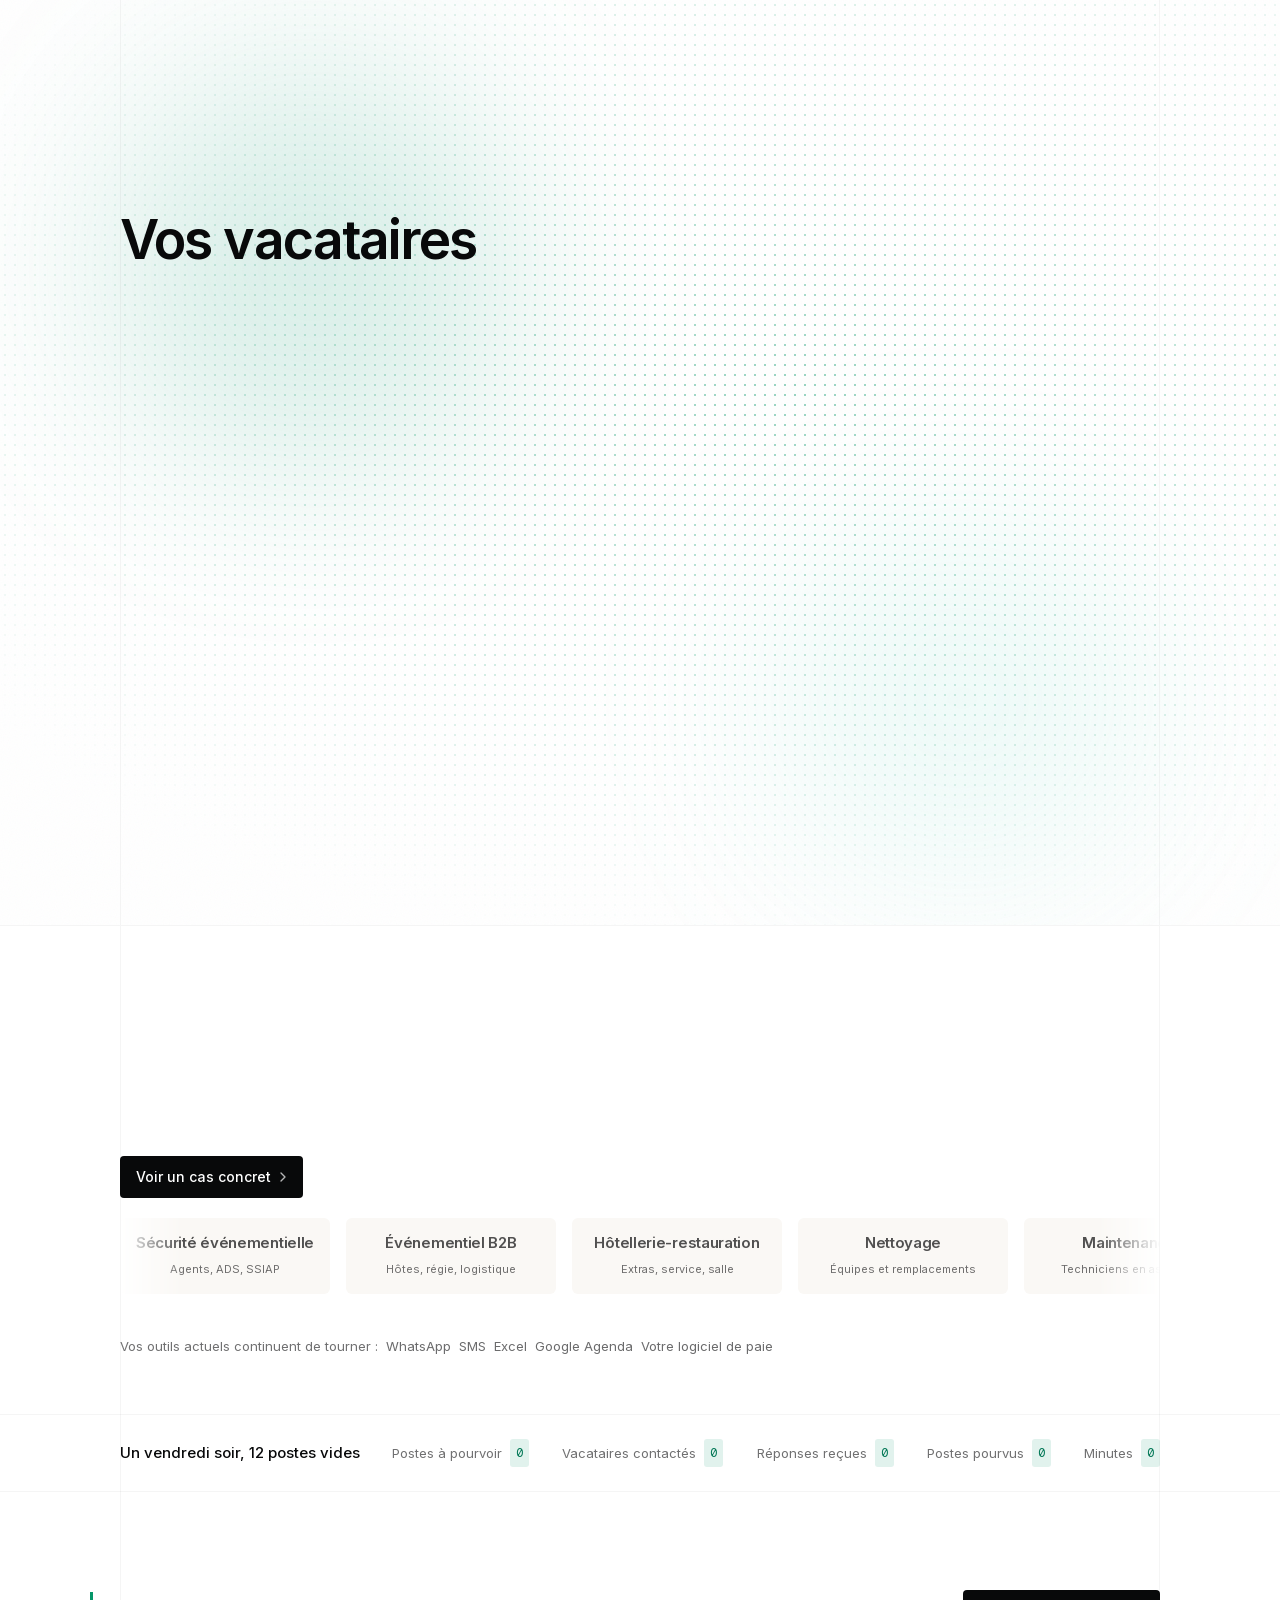
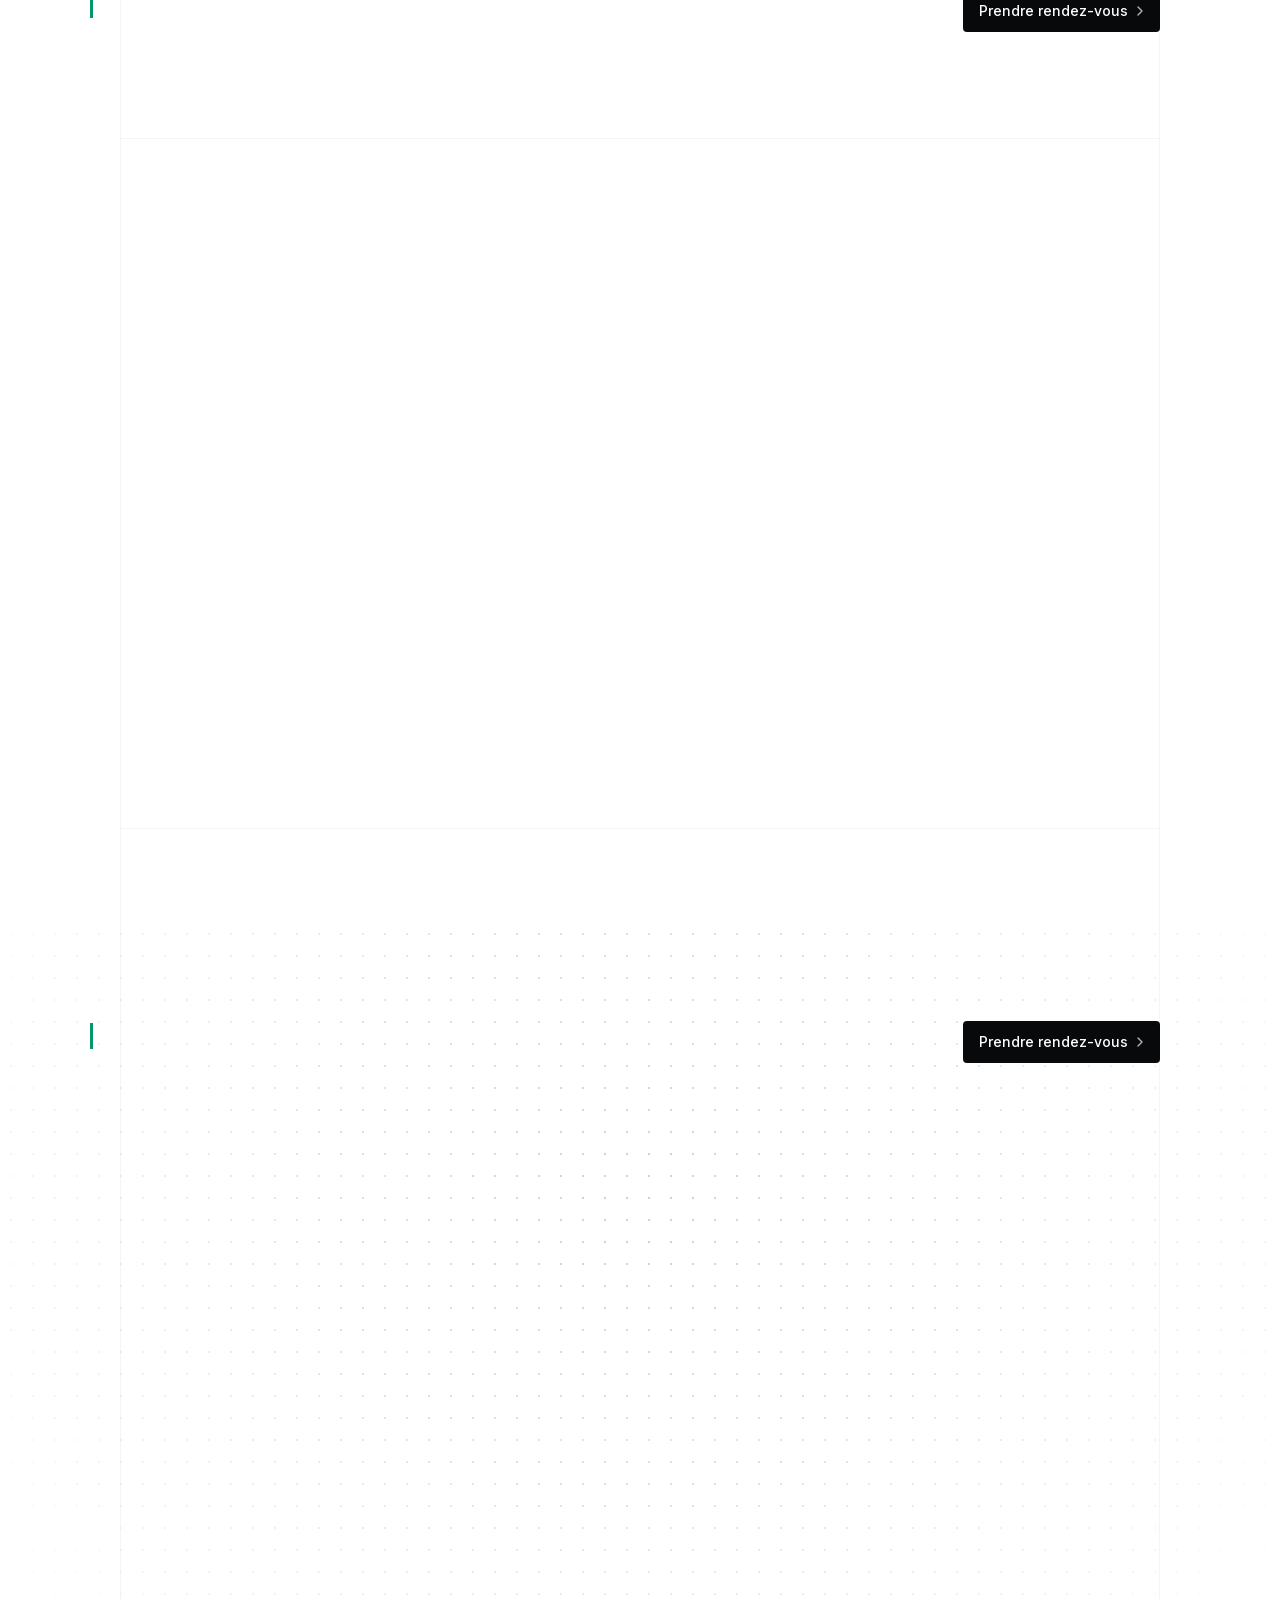
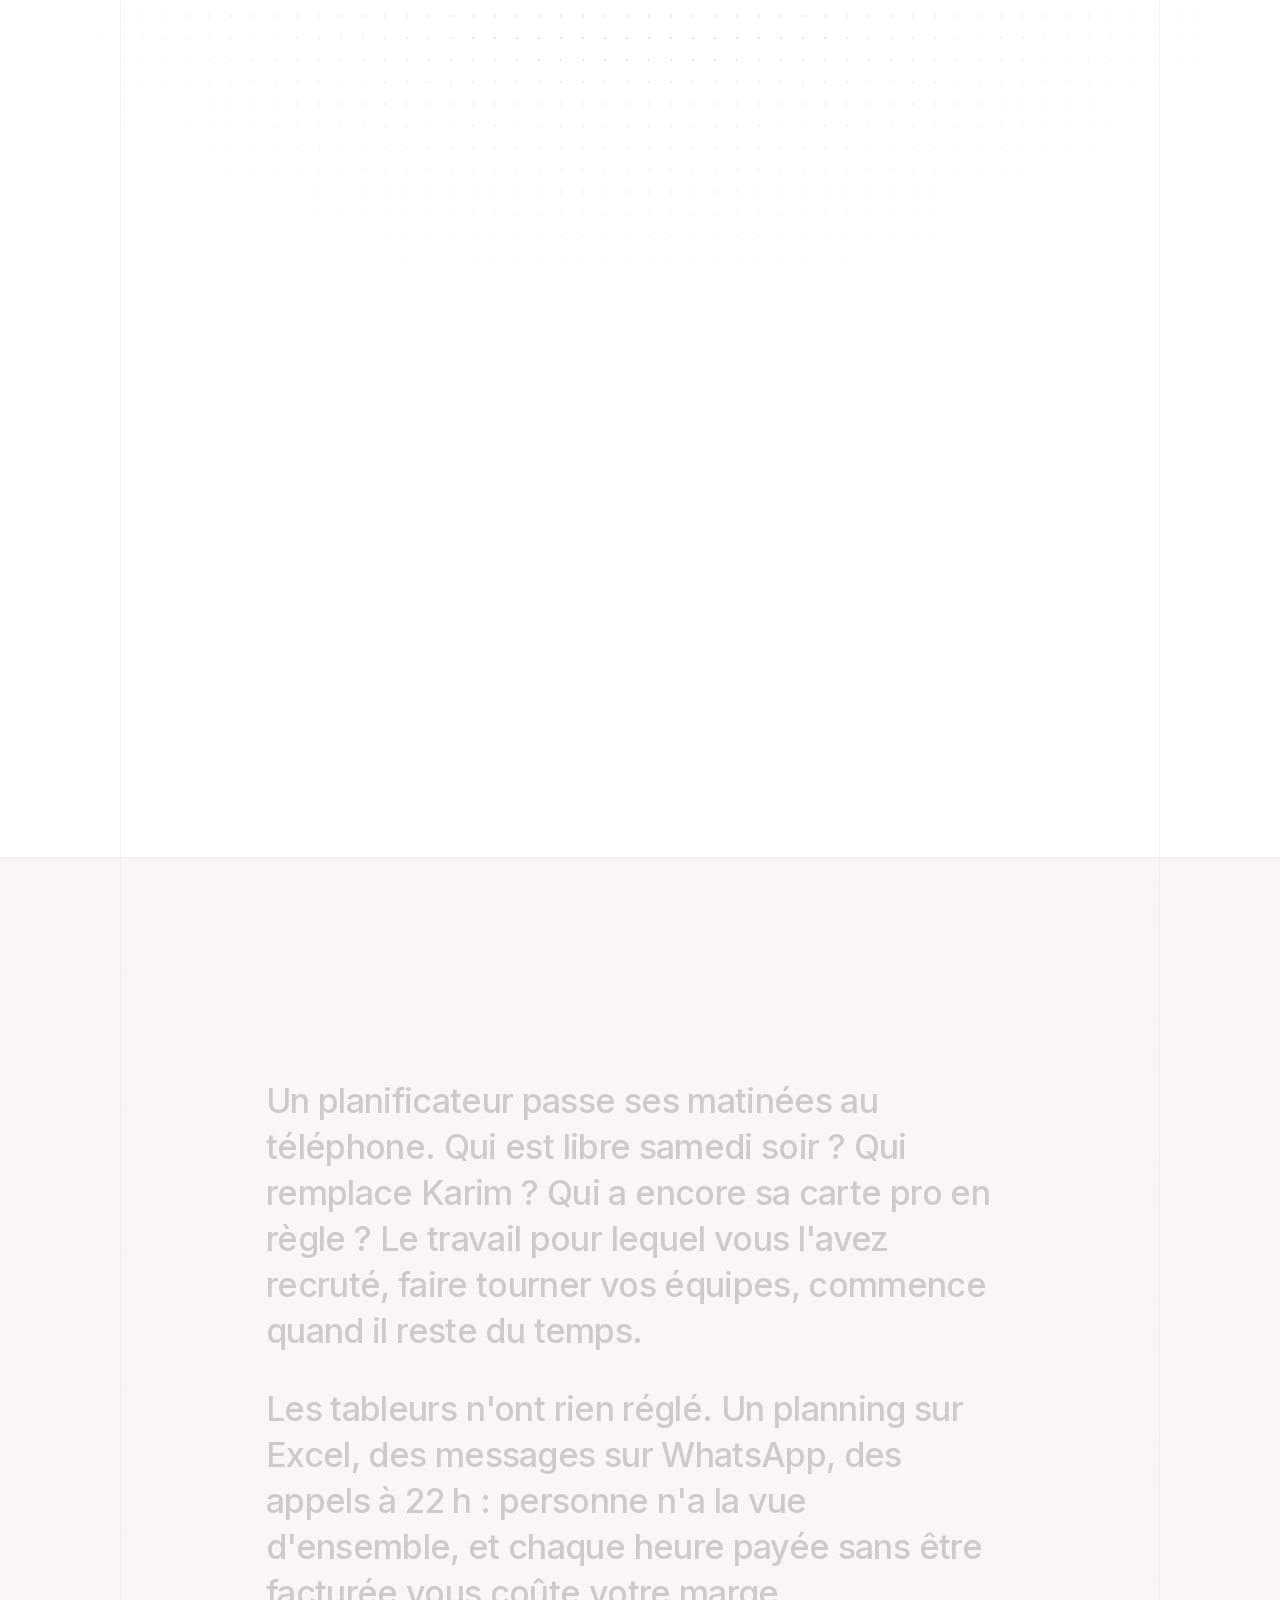
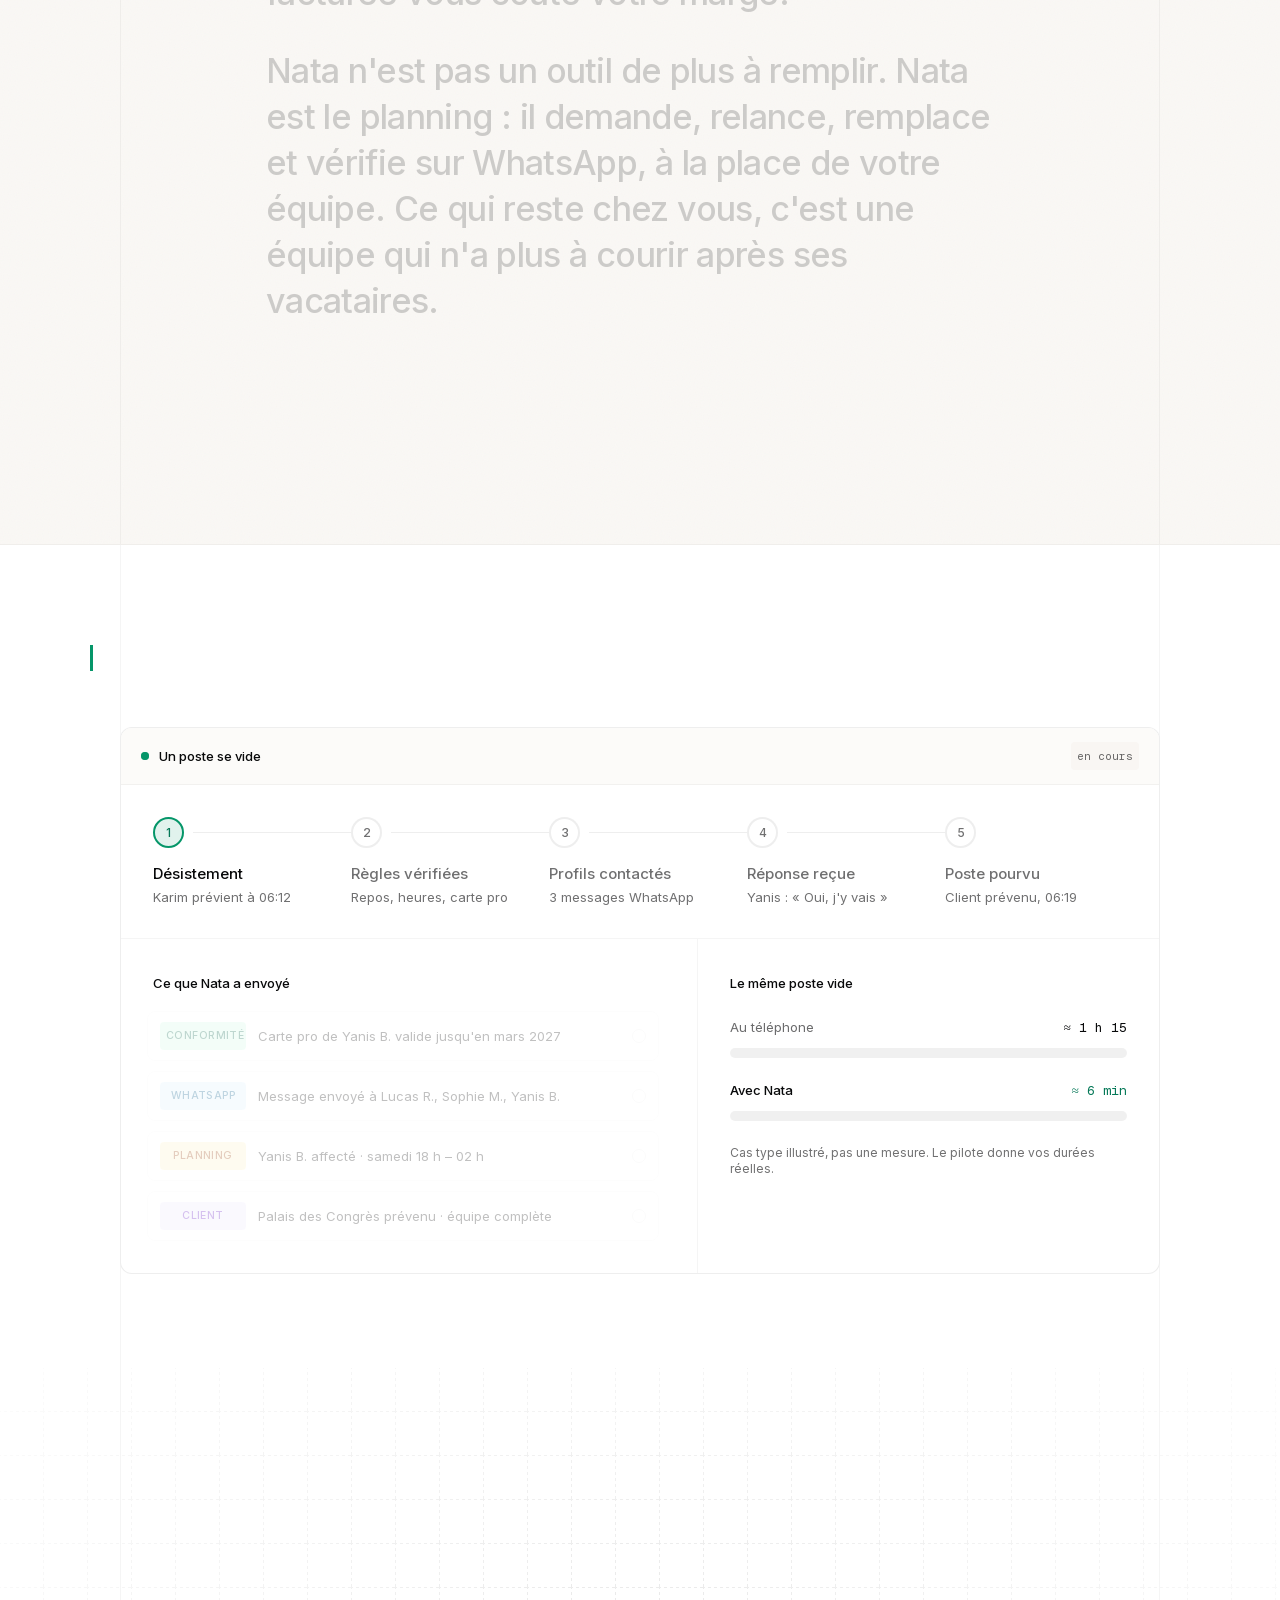
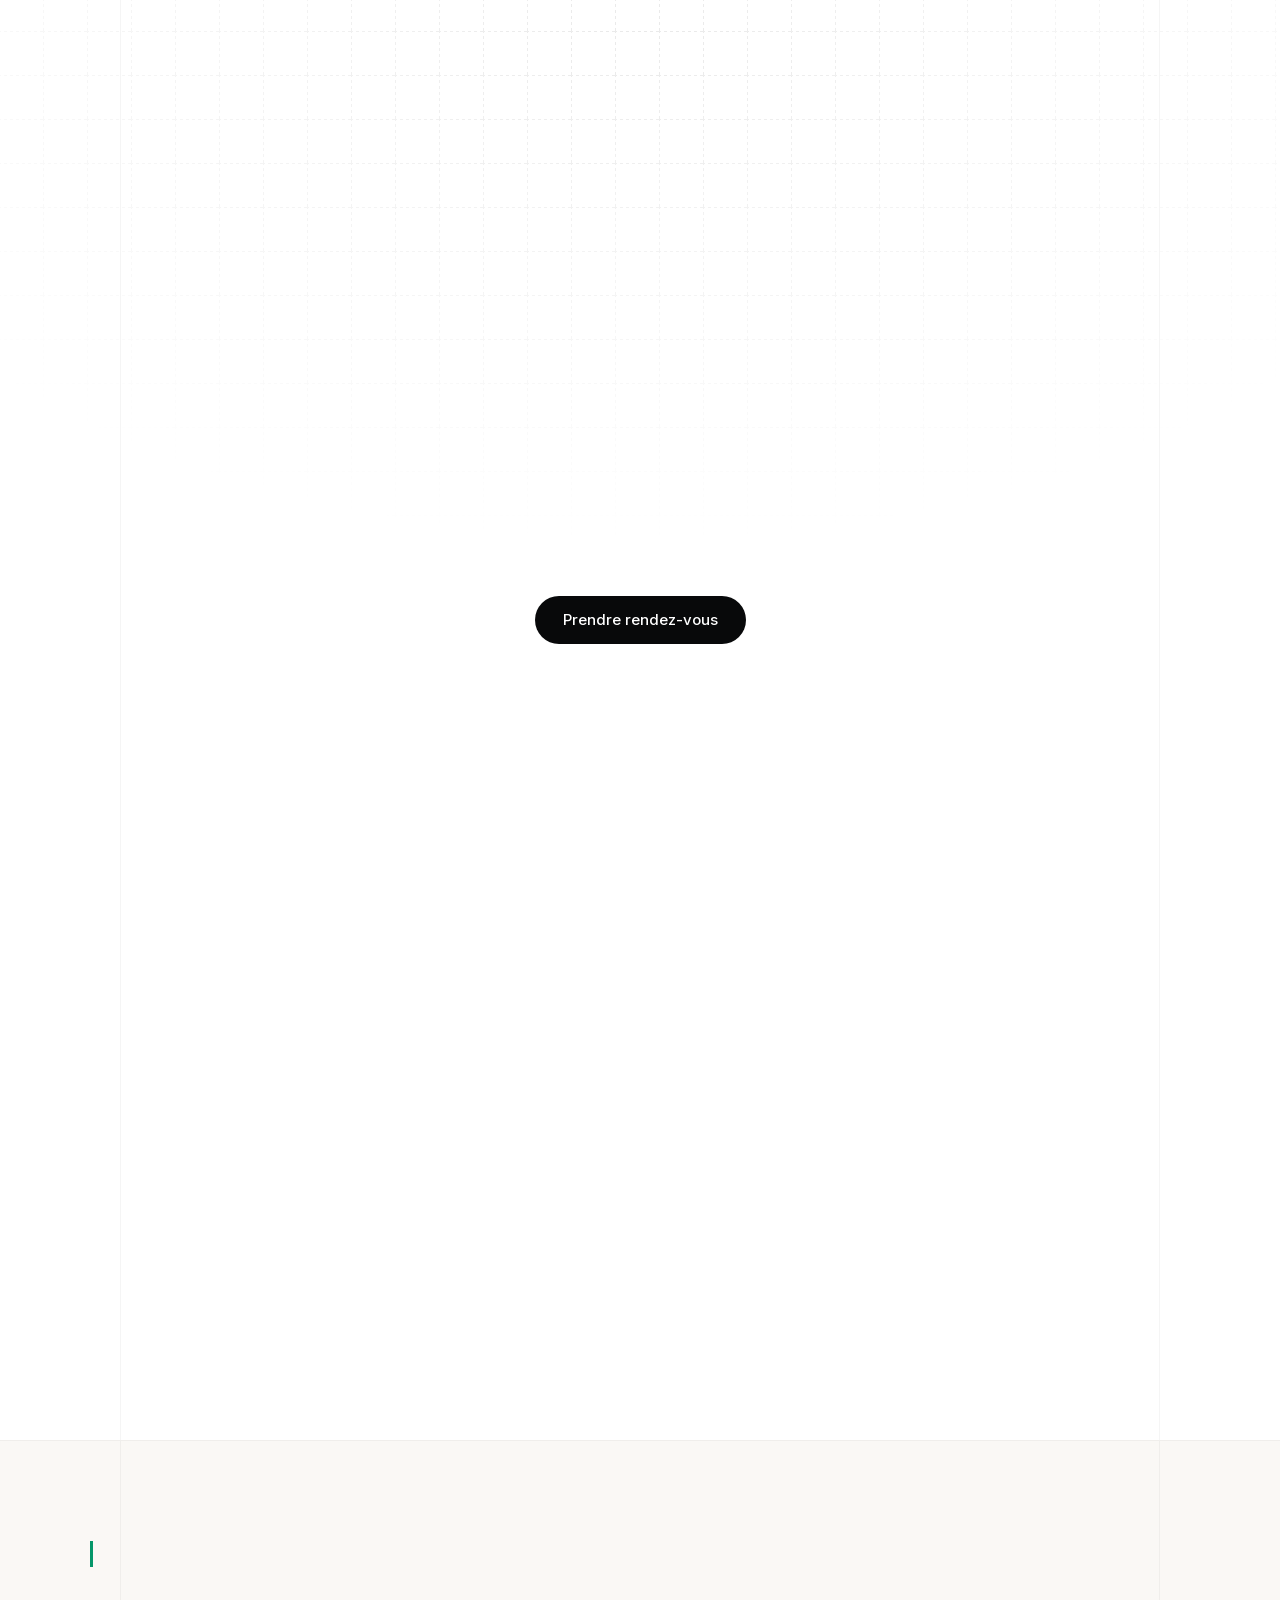
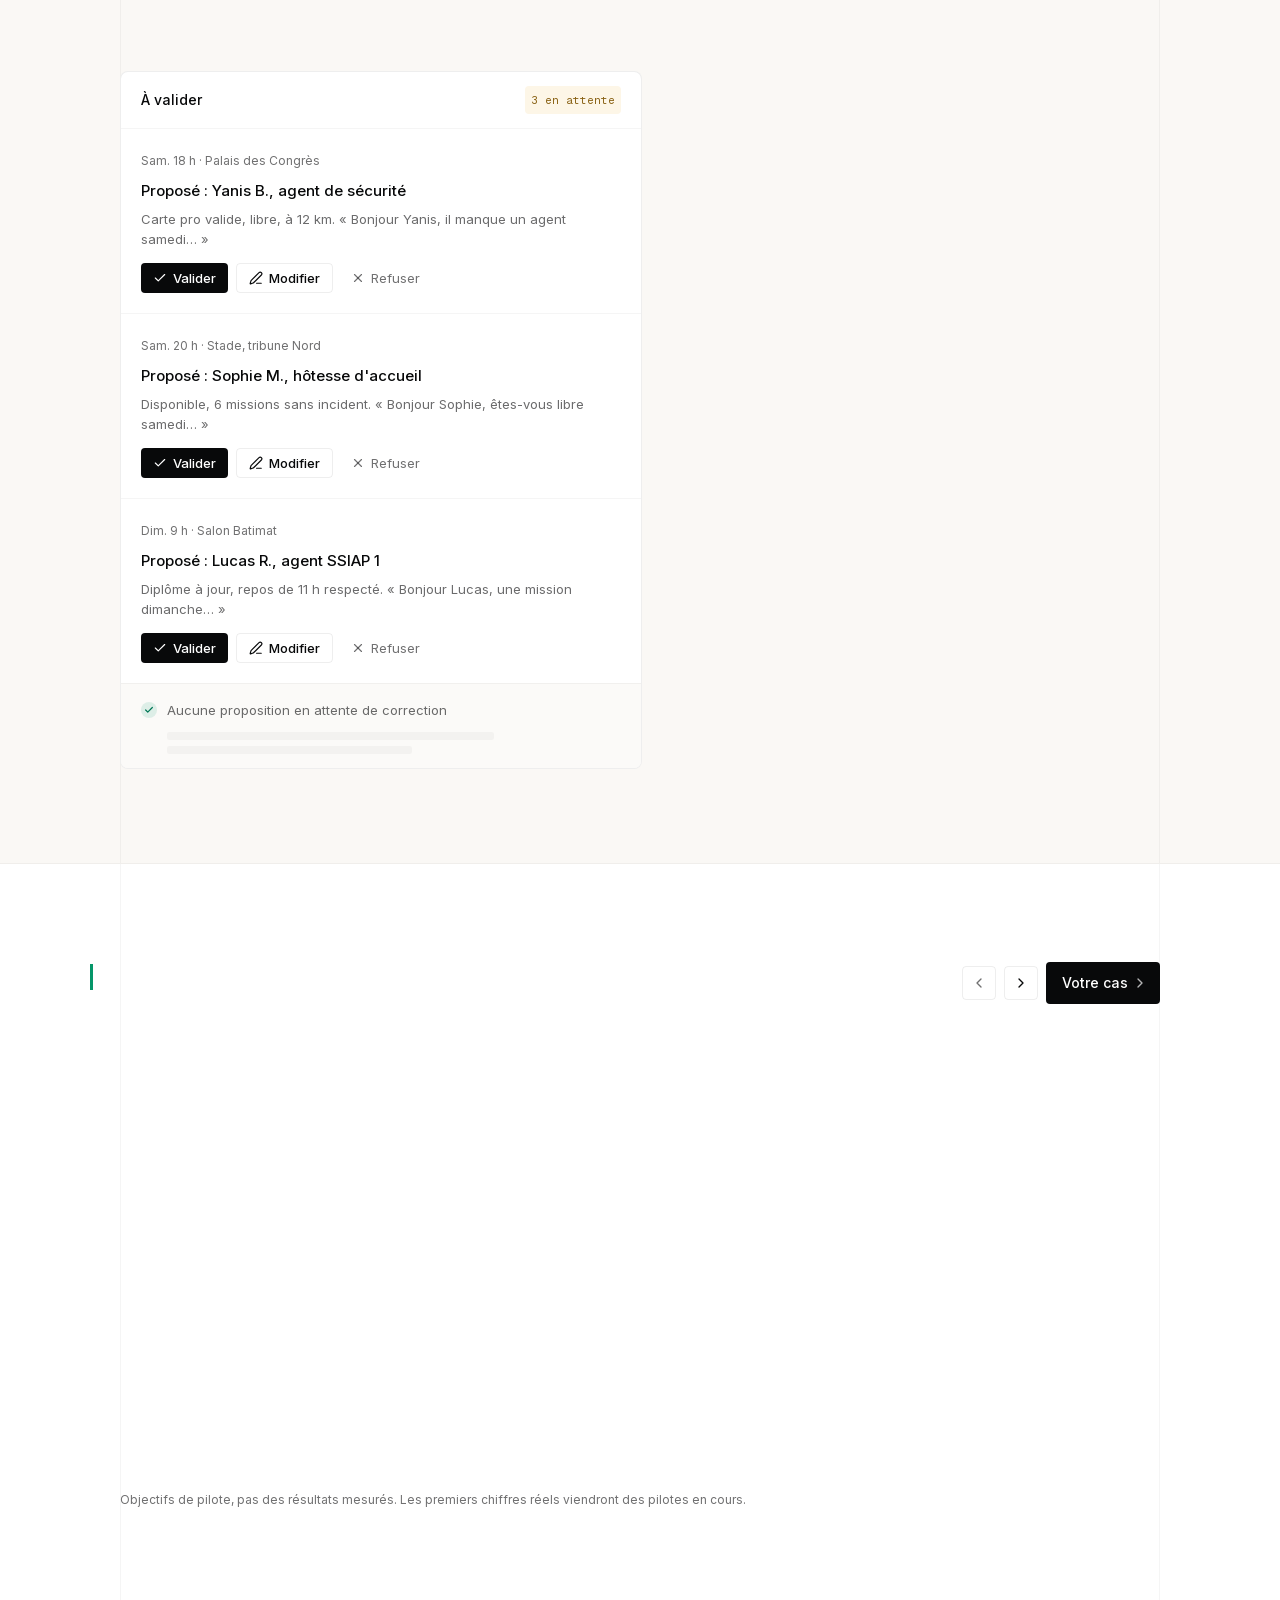
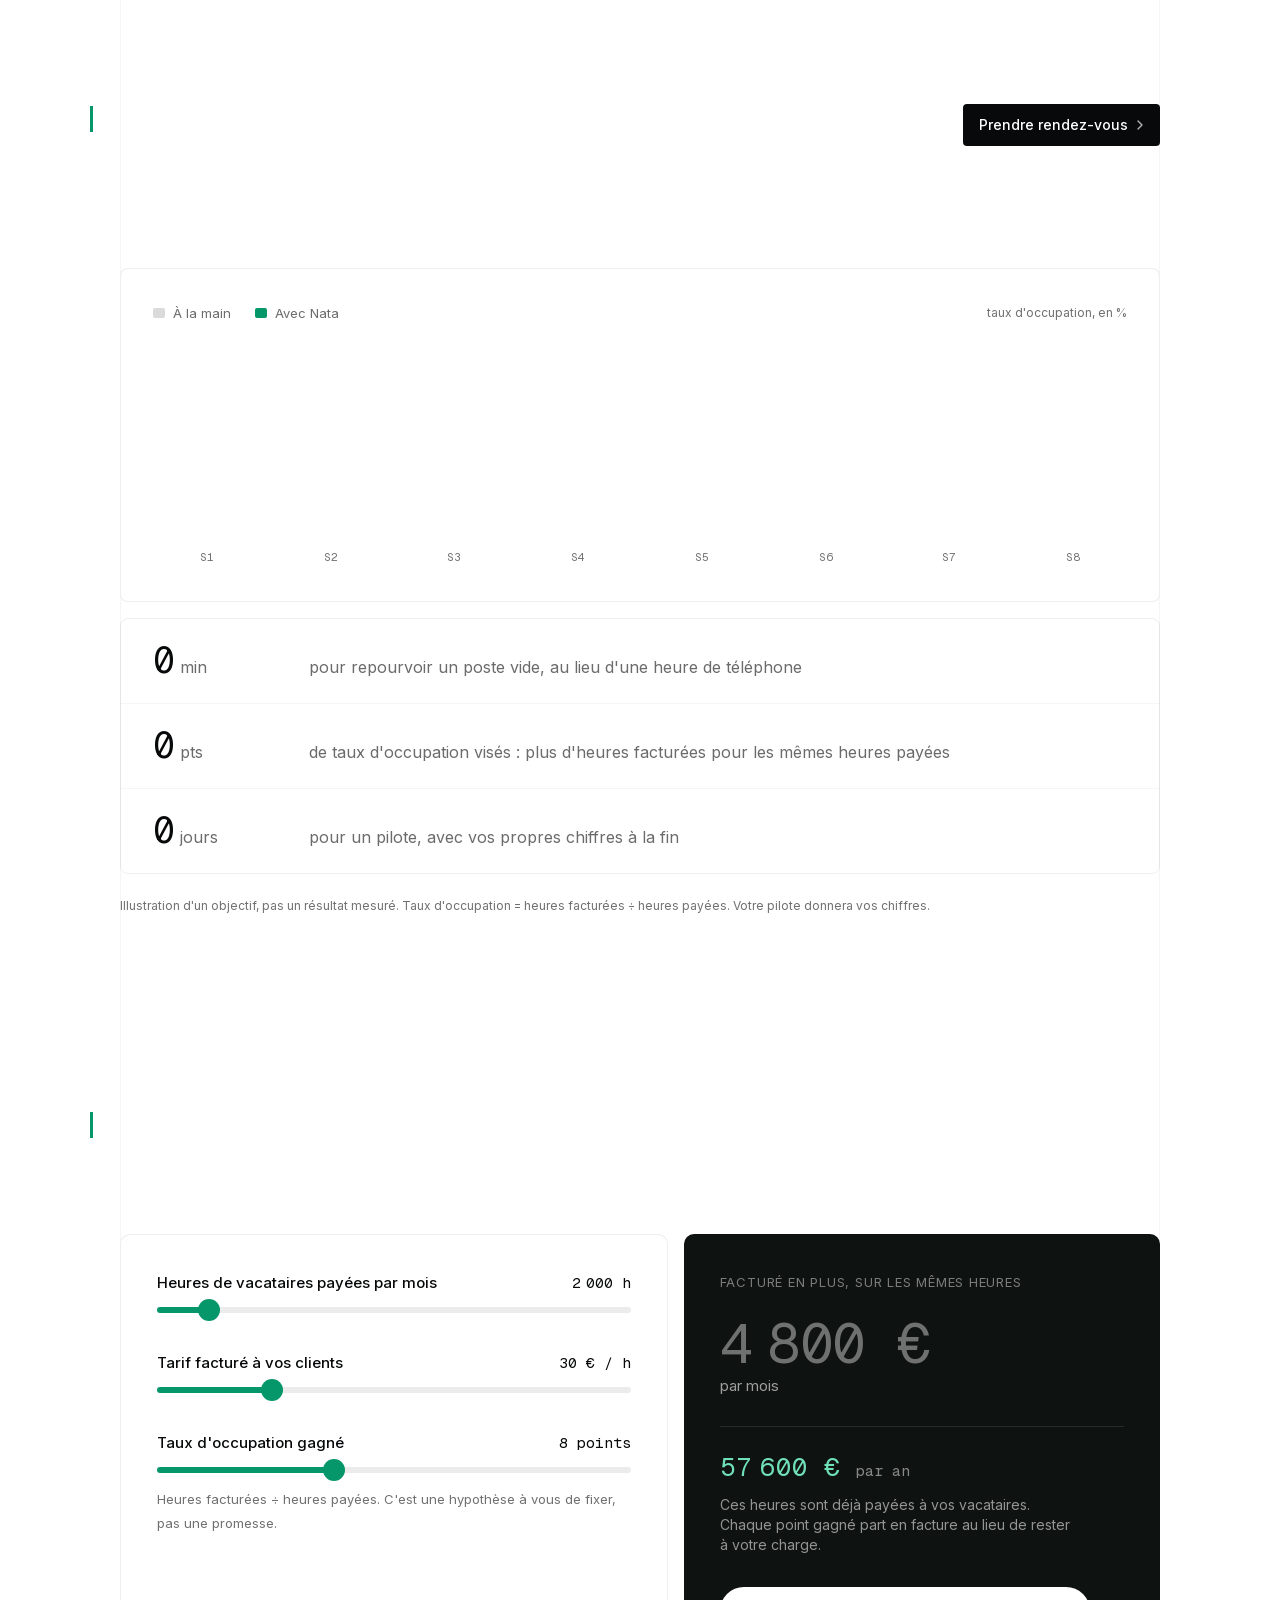
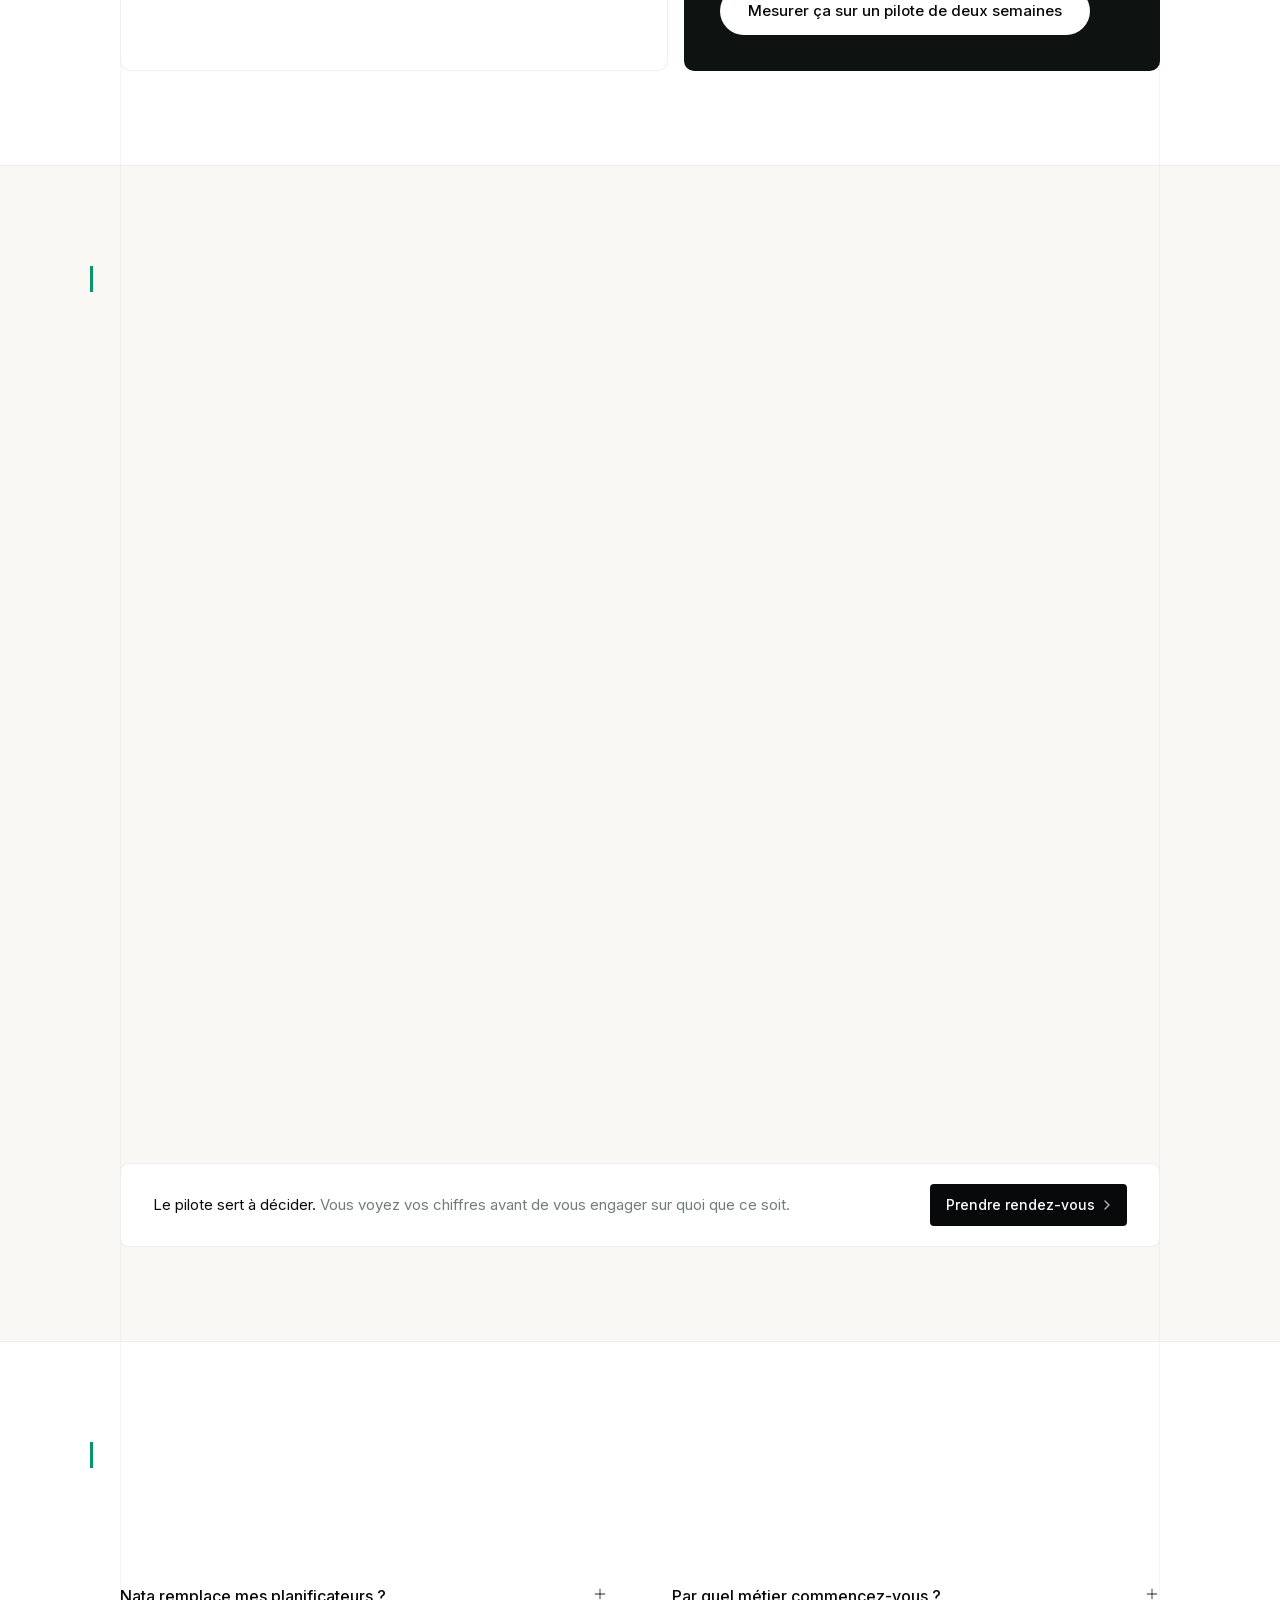
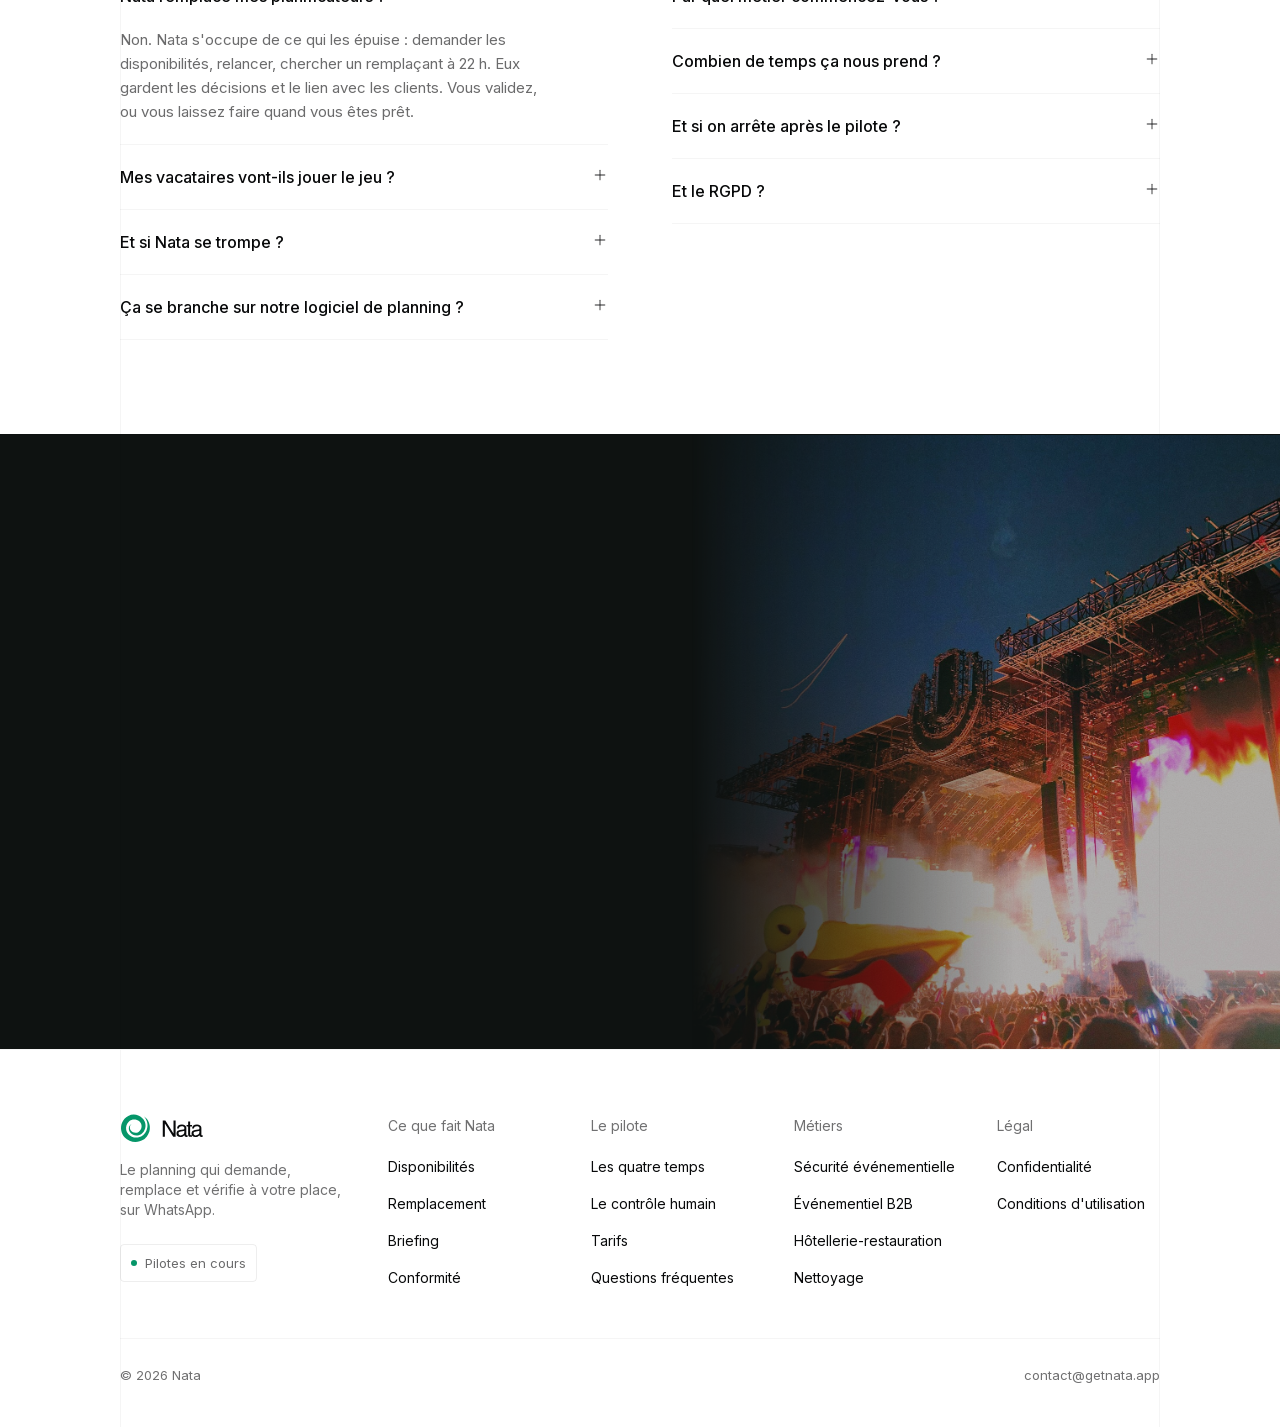
==== commit b1f80f5b: "Site Nata : responsive, schémas animés, calculateur, photos Co-Authored-By: Claude Sonnet 5 <noreply" ====
--- a/index.html
+++ b/index.html
@@ -1 +1 @@
-<!DOCTYPE html><html lang="fr" class="inter_6f63e4fe-module__BMM7va__variable geist_mono_1bf8cbf6-module__FlyLvG__variable h-full"><head><meta charSet="utf-8"/><meta name="viewport" content="width=device-width, initial-scale=1"/><link rel="preload" href="/_next/static/media/1bffadaabf893a1e-s.p.3-6t-g6q0vh0a.woff2" as="font" crossorigin="" type="font/woff2"/><link rel="preload" href="/_next/static/media/797e433ab948586e-s.p.0r6juujl39pe6.woff2" as="font" crossorigin="" type="font/woff2"/><link rel="preload" href="/_next/static/media/83afe278b6a6bb3c-s.p.2bn3s6zvc0dyp.woff2" as="font" crossorigin="" type="font/woff2"/><link rel="stylesheet" href="/_next/static/chunks/3qbc9f21yog9q.css" data-precedence="next"/><link rel="preload" as="script" fetchPriority="low" href="/_next/static/chunks/1jq4o6yq14o4c.js"/><script src="/_next/static/chunks/3_pur7ov6i24u.js" async=""></script><script src="/_next/static/chunks/2w7o6vzxh5oiz.js" async=""></script><script src="/_next/static/chunks/turbopack-2fa2vnj2uc6w4.js" async=""></script><script src="/_next/static/chunks/1iuxhtfct_1rw.js" async=""></script><script src="/_next/static/chunks/17427hk0fxug0.js" async=""></script><script src="/_next/static/chunks/44yj2m9yoh0ew.js" async=""></script><meta name="next-size-adjust" content=""/><title>Nata — Le planning IA pour équipes de vacataires</title><meta name="description" content="Nata est le planning IA des équipes de vacataires : il demande les disponibilités, remplace les absents, briefe et vérifie les papiers, sur WhatsApp."/><meta name="robots" content="noindex, nofollow"/><meta name="googlebot" content="noindex, nofollow"/><link rel="icon" href="/icon.png?icon.2t0whizlrz4rf.png" sizes="512x512" type="image/png"/><script src="/_next/static/chunks/0cz1d0mv5g_q7.js" noModule=""></script></head><body class="min-h-full flex flex-col"><div hidden=""><!--$--><!--/$--></div><a href="#contenu" class="skip">Aller au contenu</a><div aria-hidden="true" class="fixed inset-x-0 top-[64px] z-[60] h-px origin-left bg-accent" style="transform:scaleX(0)"></div><header class="fixed inset-x-0 top-0 z-50 h-[65px] bg-bg/[0.97] border-b border-transparent" style="opacity:0;transform:translateY(-70px)"><div aria-hidden="true" class="pointer-events-none absolute inset-x-0 top-full h-[26px]" style="background:linear-gradient(to bottom, rgb(255 255 255 / 0.92), rgb(255 255 255 / 0))"></div><div class="wrap flex h-full items-center justify-between gap-8"><a href="#" class="flex shrink-0 items-center text-ink" aria-label="Nata, accueil"><svg viewBox="4 226 844 270" class="h-[26px] w-auto" role="img" aria-label="Nata"><path fill="#059669" d="M 238.398438 171.882812 C 260.996094 185.164062 278.597656 207.492188 287.855469 232.039062 C 296.058594 253.171875 298.523438 276.535156 295.640625 299.140625 C 295.417969 300.632812 294.886719 304.230469 294.648438 305.65625 C 294.394531 307.039062 293.617188 310.683594 293.320312 312.136719 C 293.101562 313.332031 292.558594 315.242188 292.265625 316.4375 C 291.550781 319.320312 290.722656 322.164062 289.78125 324.984375 C 284.710938 340.765625 276.804688 355.644531 266.816406 368.894531 C 264.101562 372.417969 260.957031 376.285156 257.90625 379.578125 C 256.128906 381.601562 253.148438 384.4375 251.214844 386.371094 C 250.007812 387.460938 247.035156 390.140625 245.863281 391.183594 C 244.707031 392.140625 241.464844 394.753906 240.25 395.738281 C 238.390625 397.121094 236.269531 398.628906 234.367188 399.980469 C 174.453125 440.730469 93.53125 429.90625 44.972656 376.554688 C 9.742188 337.800781 0.261719 281.261719 20.261719 232.925781 C 32.152344 204.140625 54.019531 179.339844 81.914062 165.238281 C 112.738281 149.609375 150.132812 147.832031 182.171875 160.804688 C 209.820312 171.839844 233.21875 193.25 245.132812 220.535156 C 264.824219 265.003906 250.507812 319.167969 209.597656 345.984375 C 175.207031 368.632812 127.519531 363.25 101.625 330.523438 C 87.515625 313.292969 83.339844 288.429688 92.128906 268.40625 C 95.832031 259.792969 101.800781 252.027344 109.5 246.660156 C 110.515625 245.898438 111.640625 245.257812 112.695312 244.59375 C 108.945312 248.601562 105.78125 253.117188 103.460938 258.066406 C 101.660156 261.875 100.308594 265.921875 99.511719 270.058594 C 96.628906 284.195312 100.011719 299.214844 108.683594 310.652344 C 126.175781 333.726562 159.851562 339.796875 184.425781 324.613281 C 221.558594 300.859375 224.863281 247.742188 191.710938 218.964844 C 163.039062 193.21875 117.710938 193.464844 89.285156 219.457031 C 78.207031 229.566406 69.695312 242.539062 64.886719 256.746094 C 54.652344 286.808594 60.9375 320.574219 81.847656 344.566406 C 118.097656 386.101562 180.679688 392.46875 224.847656 359.585938 C 224.847656 359.585938 227.664062 357.449219 227.664062 357.449219 C 228.515625 356.726562 230.894531 354.734375 231.730469 354.03125 C 244.46875 342.542969 255.097656 328.449219 262.210938 312.792969 C 283.898438 265.398438 274.214844 209.679688 238.398438 171.882812 Z M 238.398438 171.882812 " fill-opacity="1" fill-rule="nonzero"></path><g fill="currentColor" fill-opacity="1"><g transform="translate(406.718429, 371.586354)"><g><path d="M 124.828125 -161.09375 L 145.859375 -161.09375 L 145.859375 0 L 121.640625 0 L 39.453125 -130.1875 L 39.015625 -130.1875 L 39.015625 0 L 18.1875 0 L 18.1875 -161.09375 L 43.71875 -161.09375 L 124.390625 -31.015625 L 124.828125 -31.015625 Z M 124.828125 -161.09375 "></path></g></g></g><g fill="currentColor" fill-opacity="1"><g transform="translate(552.818552, 371.586354)"><g><path d="M 86.140625 -59.9375 C 84.671875 -58.40625 81.800781 -57.164062 77.53125 -56.21875 C 73.257812 -55.269531 65.28125 -54.03125 53.59375 -52.5 C 44.96875 -51.46875 38.628906 -49.34375 34.578125 -46.125 C 30.523438 -42.914062 28.5 -38.679688 28.5 -33.421875 C 28.5 -26.992188 30.210938 -21.988281 33.640625 -18.40625 C 37.078125 -14.832031 42.554688 -13.046875 50.078125 -13.046875 C 59.503906 -13.046875 67.867188 -15.726562 75.171875 -21.09375 C 82.484375 -26.46875 86.140625 -32.988281 86.140625 -40.65625 Z M 13.921875 -81.640625 C 14.359375 -94.867188 18.648438 -104.695312 26.796875 -111.125 C 34.941406 -117.550781 46.796875 -120.765625 62.359375 -120.765625 C 74.773438 -120.765625 85.179688 -117.953125 93.578125 -112.328125 C 101.984375 -106.703125 106.1875 -98.59375 106.1875 -88 L 106.1875 -20.390625 C 106.1875 -15.785156 108.269531 -13.484375 112.4375 -13.484375 C 114.113281 -13.484375 116.269531 -13.773438 118.90625 -14.359375 L 118.90625 0 C 115.320312 1.457031 111.59375 2.1875 107.71875 2.1875 C 101 2.1875 95.992188 0.742188 92.703125 -2.140625 C 89.421875 -5.023438 87.707031 -9.535156 87.5625 -15.671875 C 76.3125 -2.960938 62.175781 3.390625 45.15625 3.390625 C 34.050781 3.390625 25.132812 0.25 18.40625 -6.03125 C 11.6875 -12.3125 8.328125 -20.492188 8.328125 -30.578125 C 8.328125 -40.878906 11.25 -49.207031 17.09375 -55.5625 C 22.9375 -61.914062 31.445312 -65.75 42.625 -67.0625 L 77.484375 -71.34375 C 83.765625 -72.289062 86.90625 -76.929688 86.90625 -85.265625 C 86.90625 -91.398438 84.617188 -96.109375 80.046875 -99.390625 C 75.484375 -102.679688 68.5625 -104.328125 59.28125 -104.328125 C 51.03125 -104.328125 44.691406 -102.5 40.265625 -98.84375 C 35.847656 -95.195312 33.203125 -89.460938 32.328125 -81.640625 Z M 13.921875 -81.640625 "></path></g></g></g><g fill="currentColor" fill-opacity="1"><g transform="translate(658.151303, 371.586354)"><g><path d="M 38.578125 -101.046875 L 38.578125 -24.65625 C 38.578125 -21.664062 39.394531 -19.382812 41.03125 -17.8125 C 42.675781 -16.238281 45.617188 -15.453125 49.859375 -15.453125 L 57.421875 -15.453125 L 57.421875 0 C 50.265625 1.019531 45.332031 1.53125 42.625 1.53125 C 34.375 1.53125 28.347656 -0.4375 24.546875 -4.375 C 20.742188 -8.320312 18.84375 -14.71875 18.84375 -23.5625 L 18.84375 -101.046875 L 2.953125 -101.046875 L 2.953125 -117.375 L 18.84375 -117.375 L 18.84375 -150.140625 L 38.578125 -150.140625 L 38.578125 -117.375 L 57.421875 -117.375 L 57.421875 -101.046875 Z M 38.578125 -101.046875 "></path></g></g></g><g fill="currentColor" fill-opacity="1"><g transform="translate(702.333011, 371.586354)"><g><path d="M 86.140625 -59.9375 C 84.671875 -58.40625 81.800781 -57.164062 77.53125 -56.21875 C 73.257812 -55.269531 65.28125 -54.03125 53.59375 -52.5 C 44.96875 -51.46875 38.628906 -49.34375 34.578125 -46.125 C 30.523438 -42.914062 28.5 -38.679688 28.5 -33.421875 C 28.5 -26.992188 30.210938 -21.988281 33.640625 -18.40625 C 37.078125 -14.832031 42.554688 -13.046875 50.078125 -13.046875 C 59.503906 -13.046875 67.867188 -15.726562 75.171875 -21.09375 C 82.484375 -26.46875 86.140625 -32.988281 86.140625 -40.65625 Z M 13.921875 -81.640625 C 14.359375 -94.867188 18.648438 -104.695312 26.796875 -111.125 C 34.941406 -117.550781 46.796875 -120.765625 62.359375 -120.765625 C 74.773438 -120.765625 85.179688 -117.953125 93.578125 -112.328125 C 101.984375 -106.703125 106.1875 -98.59375 106.1875 -88 L 106.1875 -20.390625 C 106.1875 -15.785156 108.269531 -13.484375 112.4375 -13.484375 C 114.113281 -13.484375 116.269531 -13.773438 118.90625 -14.359375 L 118.90625 0 C 115.320312 1.457031 111.59375 2.1875 107.71875 2.1875 C 101 2.1875 95.992188 0.742188 92.703125 -2.140625 C 89.421875 -5.023438 87.707031 -9.535156 87.5625 -15.671875 C 76.3125 -2.960938 62.175781 3.390625 45.15625 3.390625 C 34.050781 3.390625 25.132812 0.25 18.40625 -6.03125 C 11.6875 -12.3125 8.328125 -20.492188 8.328125 -30.578125 C 8.328125 -40.878906 11.25 -49.207031 17.09375 -55.5625 C 22.9375 -61.914062 31.445312 -65.75 42.625 -67.0625 L 77.484375 -71.34375 C 83.765625 -72.289062 86.90625 -76.929688 86.90625 -85.265625 C 86.90625 -91.398438 84.617188 -96.109375 80.046875 -99.390625 C 75.484375 -102.679688 68.5625 -104.328125 59.28125 -104.328125 C 51.03125 -104.328125 44.691406 -102.5 40.265625 -98.84375 C 35.847656 -95.195312 33.203125 -89.460938 32.328125 -81.640625 Z M 13.921875 -81.640625 "></path></g></g></g></svg></a><nav class="flex items-center gap-1"><a href="/#plateforme" class="flex items-center gap-1 rounded-[4px] px-2.5 py-1 text-[14px] font-medium text-ink transition-opacity duration-150 ease-out hover:opacity-60">Ce que fait Nata</a><a href="/#whatsapp" class="flex items-center gap-1 rounded-[4px] px-2.5 py-1 text-[14px] font-medium text-ink transition-opacity duration-150 ease-out hover:opacity-60">WhatsApp</a><a href="/#methode" class="flex items-center gap-1 rounded-[4px] px-2.5 py-1 text-[14px] font-medium text-ink transition-opacity duration-150 ease-out hover:opacity-60">Le pilote</a><a href="/#cas" class="flex items-center gap-1 rounded-[4px] px-2.5 py-1 text-[14px] font-medium text-ink transition-opacity duration-150 ease-out hover:opacity-60">Cas d&#x27;usage</a><a href="/#offre" class="flex items-center gap-1 rounded-[4px] px-2.5 py-1 text-[14px] font-medium text-ink transition-opacity duration-150 ease-out hover:opacity-60">Tarifs</a></nav><div class="flex shrink-0 items-center gap-2"><a href="#methode" class="inline-flex shrink-0 items-center gap-2 rounded-[4px] border border-line bg-bg font-medium text-ink transition-[background-color,transform] duration-150 ease-out hover:bg-surface active:scale-[0.97] active:duration-75 h-[34px] px-3.5 text-[14px]">Voir le pilote</a><a href="#contact" class="inline-flex shrink-0 items-center gap-1 rounded-[4px] bg-ink font-medium text-white transition-[opacity,transform] duration-150 ease-out hover:opacity-85 active:scale-[0.97] active:duration-75 h-[34px] pl-3.5 pr-2.5 text-[14px]">Réserver une démo<svg xmlns="http://www.w3.org/2000/svg" width="24" height="24" viewBox="0 0 24 24" fill="none" stroke="currentColor" stroke-width="2" stroke-linecap="round" stroke-linejoin="round" class="lucide lucide-chevron-right size-4 opacity-70" aria-hidden="true"><path d="m9 18 6-6-6-6"></path></svg></a></div></div></header><main id="contenu" class="flex-1"><section class="rails relative relative overflow-hidden pt-[65px]"><div aria-hidden="true" class="pointer-events-none absolute inset-0 overflow-hidden "><div class="absolute rounded-full blur-[90px] left-[8%] top-[6%] size-[420px] bg-[#059669]/[0.14]"></div><div class="absolute rounded-full blur-[90px] bottom-[4%] right-[10%] size-[380px] bg-[#7ad9c8]/[0.12]"></div></div><div aria-hidden="true" class="pointer-events-none absolute inset-0 " style="background-image:radial-gradient(rgb(5 150 105 / 0.42) 1.5px, transparent 1.5px);background-size:10px 10px;mask-image:radial-gradient(ellipse 78% 62% at 62% 42%, #000, transparent);-webkit-mask-image:radial-gradient(ellipse 78% 62% at 62% 42%, #000, transparent)"></div><div aria-hidden="true" class="pointer-events-none absolute inset-0 opacity-[0.035] " style="background-image:url(&quot;data:image/svg+xml,%3Csvg xmlns=&#x27;http://www.w3.org/2000/svg&#x27; width=&#x27;140&#x27; height=&#x27;140&#x27;%3E%3Cfilter id=&#x27;n&#x27;%3E%3CfeTurbulence type=&#x27;fractalNoise&#x27; baseFrequency=&#x27;0.85&#x27; numOctaves=&#x27;3&#x27;/%3E%3C/filter%3E%3Crect width=&#x27;140&#x27; height=&#x27;140&#x27; filter=&#x27;url(%23n)&#x27;/%3E%3C/svg%3E&quot;)"></div><div class="wrap relative z-[1] min-h-[928px]"><div class="grid grid-cols-[500px_1fr] items-start gap-10 pt-[108px]"><div class="w-[500px] pb-24"><div class="inline-flex items-center gap-2.5 rounded-full border border-line bg-bg/85 py-1.5 pl-3 pr-3.5" style="opacity:0;transform:translateY(14px)"><span class="flex size-1.5 rounded-full bg-accent"></span><span style="--shiny-width:100px" class="dark:text-neutral-400/70 animate-shiny-text bg-size-[var(--shiny-width)_100%] bg-clip-text bg-position-[0_0] bg-no-repeat [transition:background-position_1s_cubic-bezier(.6,.6,0,1)_infinite] bg-linear-to-r from-transparent via-black/80 via-50% to-transparent dark:via-white/80 mx-0 max-w-none text-[13px] text-ink-60">Planning IA pour vacataires</span><span class="text-[13px] text-ink-45">·</span><span class="text-[13px] text-ink-60"><span class="font-mono tabular-nums">0</span> métiers en pilote</span></div><h1 class="t-display mt-7 max-w-[13ch] text-[54px] text-ink"><span class="block">Vos vacataires</span><div class="relative mx-auto h-16 w-full max-w-3xl font-sans text-[40pt] leading-none font-bold md:h-24 lg:text-[6rem] !h-[168px] !max-w-none text-left !text-[54px] !leading-[1.02] text-accent-titre"><span class="absolute inset-x-0 top-0 inline-block w-full text-[inherit] [text-align:inherit]"></span><span class="absolute inset-x-0 top-0 inline-block w-full text-[inherit] [text-align:inherit]"></span></div></h1><h2 class="mt-7 max-w-[24ch] text-[23px] font-medium leading-[30px] tracking-[-0.02em] text-ink" style="opacity:0;transform:translateY(14px)">Nata est le planning IA<!-- --> <span class="text-accent-ink">des équipes de vacataires</span>.</h2><p class="mt-4 max-w-[46ch] text-[17px] leading-[26px] text-ink-60" style="opacity:0;transform:translateY(14px)">Nata demande les disponibilités, remplace les absents, briefe et vérifie les papiers, sur WhatsApp.<!-- --> <b class="font-medium text-ink">Vos planificateurs gardent les décisions.</b></p><div class="mt-9 flex items-center gap-4" style="opacity:0;transform:translateY(14px)"><button style="--spread:90deg;--shimmer-color:#059669;--radius:999px;--speed:2.6s;--cut:0.05em;--bg:#08090a" class="group relative z-0 flex cursor-pointer items-center justify-center overflow-hidden [border-radius:var(--radius)] border border-white/10 py-3 whitespace-nowrap text-white [background:var(--bg)] transform-gpu transition-transform duration-300 ease-in-out active:translate-y-px h-[48px] px-7 text-[15px] font-medium shadow-none"><div class="-z-30 blur-[2px] @container-[size] absolute inset-0 overflow-visible"><div class="animate-shimmer-slide absolute inset-0 aspect-[1] h-[100cqh] rounded-none [mask:none]"><div class="animate-spin-around absolute -inset-full w-auto [translate:0_0] rotate-0 [background:conic-gradient(from_calc(270deg-(var(--spread)*0.5)),transparent_0,var(--shimmer-color)_var(--spread),transparent_var(--spread))]"></div></div></div>Réserver une démo<div class="absolute inset-0 size-full rounded-2xl px-4 py-1.5 text-sm font-medium shadow-[inset_0_-8px_10px_#ffffff1f] transform-gpu transition-all duration-300 ease-in-out group-hover:shadow-[inset_0_-6px_10px_#ffffff3f] group-active:shadow-[inset_0_-10px_10px_#ffffff3f]"></div><div class="absolute inset-(--cut) -z-20 [border-radius:var(--radius)] [background:var(--bg)]"></div></button><a href="#methode" class="group inline-flex items-center gap-2 text-[15px] font-medium text-ink"><span class="border-b border-ink/25 pb-0.5 transition-colors duration-150 group-hover:border-ink">Voir le pilote</span><svg xmlns="http://www.w3.org/2000/svg" width="24" height="24" viewBox="0 0 24 24" fill="none" stroke="currentColor" stroke-width="2" stroke-linecap="round" stroke-linejoin="round" class="lucide lucide-arrow-right size-4 transition-transform duration-200 ease-out group-hover:translate-x-0.5" aria-hidden="true"><path d="M5 12h14"></path><path d="m12 5 7 7-7 7"></path></svg></a></div><p class="mt-6 text-[14px] text-ink-45" style="opacity:0;transform:translateY(14px)">Pilote de deux semaines, sur vos vraies missions.<!-- --> <a href="#offre" class="text-ink-60 underline underline-offset-2">Voir comment ça se passe</a>.</p></div><div class="deborde-droite mt-[118px]" style="opacity:0;transform:translateY(24px)"><div class="relative"><div class="overflow-hidden rounded-l-[8px] border border-line bg-bg"><div class="flex"><aside class="w-[218px] shrink-0 border-r border-line-soft bg-[#fcfbf9] py-4"><p class="px-4 text-[11px] font-medium uppercase tracking-[0.06em] text-ink-45">Remplacement</p><div class="mt-3 space-y-0.5 px-2"><div class="flex items-center gap-2 rounded-[4px] px-2 py-1.5 " style="opacity:0;transform:translateX(-8px)"><span class="shrink-0"><span class="flex size-[15px] items-center justify-center rounded-full bg-accent-soft"><svg xmlns="http://www.w3.org/2000/svg" width="24" height="24" viewBox="0 0 24 24" fill="none" stroke="currentColor" stroke-width="3" stroke-linecap="round" stroke-linejoin="round" class="lucide lucide-check size-2.5 text-accent-ink" aria-hidden="true"><path d="M20 6 9 17l-5-5"></path></svg></span></span><span class="flex-1 text-[13px] text-ink">Désistement</span><span class="font-mono text-[11px] text-ink-45">1</span></div><div class="flex items-center gap-2 rounded-[4px] px-2 py-1.5 " style="opacity:0;transform:translateX(-8px)"><span class="shrink-0"><span class="flex size-[15px] items-center justify-center rounded-full bg-accent-soft"><svg xmlns="http://www.w3.org/2000/svg" width="24" height="24" viewBox="0 0 24 24" fill="none" stroke="currentColor" stroke-width="3" stroke-linecap="round" stroke-linejoin="round" class="lucide lucide-check size-2.5 text-accent-ink" aria-hidden="true"><path d="M20 6 9 17l-5-5"></path></svg></span></span><span class="flex-1 text-[13px] text-ink">Profils</span><span class="font-mono text-[11px] text-ink-45">31</span></div><div class="flex items-center gap-2 rounded-[4px] px-2 py-1.5 " style="opacity:0;transform:translateX(-8px)"><span class="shrink-0"><span class="flex size-[15px] items-center justify-center rounded-full bg-accent-soft"><svg xmlns="http://www.w3.org/2000/svg" width="24" height="24" viewBox="0 0 24 24" fill="none" stroke="currentColor" stroke-width="3" stroke-linecap="round" stroke-linejoin="round" class="lucide lucide-check size-2.5 text-accent-ink" aria-hidden="true"><path d="M20 6 9 17l-5-5"></path></svg></span></span><span class="flex-1 text-[13px] text-ink">Conformité</span><span class="font-mono text-[11px] text-ink-45">9</span></div><div class="flex items-center gap-2 rounded-[4px] px-2 py-1.5 bg-accent-soft" style="opacity:0;transform:translateX(-8px)"><span class="shrink-0"><svg xmlns="http://www.w3.org/2000/svg" width="24" height="24" viewBox="0 0 24 24" fill="none" stroke="currentColor" stroke-width="2.5" stroke-linecap="round" stroke-linejoin="round" class="lucide lucide-loader-circle size-[15px] animate-spin text-accent-ink" aria-hidden="true"><path d="M21 12a9 9 0 1 1-6.219-8.56"></path></svg></span><span class="flex-1 text-[13px] text-ink">Message</span><span class="font-mono text-[11px] text-ink-45">…</span></div><div class="flex items-center gap-2 rounded-[4px] px-2 py-1.5 " style="opacity:0;transform:translateX(-8px)"><span class="shrink-0"><span class="block size-[15px] rounded-full border border-line"></span></span><span class="flex-1 text-[13px] text-ink-45">Réponse</span><span class="font-mono text-[11px] text-ink-45">—</span></div><div class="flex items-center gap-2 rounded-[4px] px-2 py-1.5 " style="opacity:0;transform:translateX(-8px)"><span class="shrink-0"><span class="block size-[15px] rounded-full border border-line"></span></span><span class="flex-1 text-[13px] text-ink-45">Confirmation</span><span class="font-mono text-[11px] text-ink-45">—</span></div></div><div class="mx-4 mt-4 border-t border-line-soft pt-3"><p class="text-[11px] text-ink-45">Cette semaine</p><p class="mt-1 font-mono text-[22px] leading-none text-ink">12</p><p class="mt-1 text-[11px] text-ink-45">postes pourvus</p></div></aside><div class="min-w-[620px] flex-1"><div class="flex h-[42px] items-center gap-2 border-b border-line-soft px-4"><div class="flex h-[26px] flex-1 items-center gap-2 rounded-[4px] border border-line px-2.5"><svg xmlns="http://www.w3.org/2000/svg" width="24" height="24" viewBox="0 0 24 24" fill="none" stroke="currentColor" stroke-width="2" stroke-linecap="round" stroke-linejoin="round" class="lucide lucide-search size-3 text-ink-45" aria-hidden="true"><path d="m21 21-4.34-4.34"></path><circle cx="11" cy="11" r="8"></circle></svg><span class="text-[12px] text-ink-45">Samedi · Île-de-France · sécurité</span></div><span class="inline-flex w-fit shrink-0 self-start items-center gap-1 rounded-[4px] px-1.5 py-0.5 font-mono text-[11px] bg-accent-soft text-accent-ink"><span class="size-1.5 rounded-full bg-accent"></span>en cours</span></div><div class="grid grid-cols-[1.5fr_1.1fr_1.2fr_64px] gap-3 border-b border-line-soft px-4 py-2 text-[11px] text-ink-45"><span>Mission</span><span>Vacataire</span><span>Poste</span><span class="text-right">Horaire</span></div><div class="px-4 pb-2"><div class="grid grid-cols-[1.5fr_1.1fr_1.2fr_64px] items-center gap-3 border-b border-line-soft py-2.5"><span class="block h-2 w-[70%] rounded-[2px] bg-ink/[0.05]"></span><span class="block h-2 w-[55%] rounded-[2px] bg-ink/[0.05]"></span><span class="block h-2 w-[60%] rounded-[2px] bg-ink/[0.05]"></span><span></span></div><div class="grid grid-cols-[1.5fr_1.1fr_1.2fr_64px] items-center gap-3 border-b border-line-soft py-2.5"><span class="block h-2 w-[70%] rounded-[2px] bg-ink/[0.05]"></span><span class="block h-2 w-[55%] rounded-[2px] bg-ink/[0.05]"></span><span class="block h-2 w-[60%] rounded-[2px] bg-ink/[0.05]"></span><span></span></div><div class="grid grid-cols-[1.5fr_1.1fr_1.2fr_64px] items-center gap-3 border-b border-line-soft py-2.5"><span class="block h-2 w-[70%] rounded-[2px] bg-ink/[0.05]"></span><span class="block h-2 w-[55%] rounded-[2px] bg-ink/[0.05]"></span><span class="block h-2 w-[60%] rounded-[2px] bg-ink/[0.05]"></span><span></span></div><div class="grid grid-cols-[1.5fr_1.1fr_1.2fr_64px] items-center gap-3 border-b border-line-soft py-2.5"><span class="block h-2 w-[70%] rounded-[2px] bg-ink/[0.05]"></span><span class="block h-2 w-[55%] rounded-[2px] bg-ink/[0.05]"></span><span class="block h-2 w-[60%] rounded-[2px] bg-ink/[0.05]"></span><span></span></div><div class="grid grid-cols-[1.5fr_1.1fr_1.2fr_64px] items-center gap-3 border-b border-line-soft py-2.5"><span class="block h-2 w-[70%] rounded-[2px] bg-ink/[0.05]"></span><span class="block h-2 w-[55%] rounded-[2px] bg-ink/[0.05]"></span><span class="block h-2 w-[60%] rounded-[2px] bg-ink/[0.05]"></span><span></span></div><div class="grid grid-cols-[1.5fr_1.1fr_1.2fr_64px] items-center gap-3 border-b border-line-soft py-2.5"><span class="block h-2 w-[70%] rounded-[2px] bg-ink/[0.05]"></span><span class="block h-2 w-[55%] rounded-[2px] bg-ink/[0.05]"></span><span class="block h-2 w-[60%] rounded-[2px] bg-ink/[0.05]"></span><span></span></div><div class="grid grid-cols-[1.5fr_1.1fr_1.2fr_64px] items-center gap-3 border-b border-line-soft py-2.5"><span class="block h-2 w-[70%] rounded-[2px] bg-ink/[0.05]"></span><span class="block h-2 w-[55%] rounded-[2px] bg-ink/[0.05]"></span><span class="block h-2 w-[60%] rounded-[2px] bg-ink/[0.05]"></span><span></span></div><div class="grid grid-cols-[1.5fr_1.1fr_1.2fr_64px] items-center gap-3 border-b border-line-soft py-2.5"><span class="block h-2 w-[70%] rounded-[2px] bg-ink/[0.05]"></span><span class="block h-2 w-[55%] rounded-[2px] bg-ink/[0.05]"></span><span class="block h-2 w-[60%] rounded-[2px] bg-ink/[0.05]"></span><span></span></div><div class="grid grid-cols-[1.5fr_1.1fr_1.2fr_64px] items-center gap-3 border-b border-line-soft py-2.5"><span class="block h-2 w-[70%] rounded-[2px] bg-ink/[0.05]"></span><span class="block h-2 w-[55%] rounded-[2px] bg-ink/[0.05]"></span><span class="block h-2 w-[60%] rounded-[2px] bg-ink/[0.05]"></span><span></span></div><div class="grid grid-cols-[1.5fr_1.1fr_1.2fr_64px] items-center gap-3 border-b border-line-soft py-2.5"><span class="block h-2 w-[70%] rounded-[2px] bg-ink/[0.05]"></span><span class="block h-2 w-[55%] rounded-[2px] bg-ink/[0.05]"></span><span class="block h-2 w-[60%] rounded-[2px] bg-ink/[0.05]"></span><span></span></div></div></div></div></div></div></div></div></div></section><section class="rails relative border-t border-line-soft"><div class="wrap relative z-[1] pt-10"><div class="grid grid-cols-[minmax(0,340px)_1fr] gap-14"><div class="flex flex-col justify-between pb-1"><p class="text-[24px] font-medium leading-7 tracking-[-0.01em] t-suite" style="opacity:0;transform:translateY(8px)"><span class="text-ink">Des sociétés de vacataires</span> <!-- -->qui planifient encore à la main, par téléphone et par WhatsApp.</p><div class="mt-10"><a href="#cas" class="inline-flex shrink-0 items-center gap-1 rounded-[4px] bg-ink font-medium text-white transition-[opacity,transform] duration-150 ease-out hover:opacity-85 active:scale-[0.97] active:duration-75 h-[42px] pl-4 pr-3 text-[14px]">Voir un cas concret<svg xmlns="http://www.w3.org/2000/svg" width="24" height="24" viewBox="0 0 24 24" fill="none" stroke="currentColor" stroke-width="2" stroke-linecap="round" stroke-linejoin="round" class="lucide lucide-chevron-right size-4 opacity-70" aria-hidden="true"><path d="m9 18 6-6-6-6"></path></svg></a></div></div><div class="grid grid-cols-2 gap-4"><div style="opacity:0;transform:translateY(10px)"><div class="flex h-[110px] flex-col items-center justify-center gap-1 rounded-[6px] bg-bg-alt"><span class="text-[17px] font-semibold tracking-[-0.02em] text-ink/80">Sécurité événementielle</span><span class="text-[11px] text-ink-45">Agents, ADS, SSIAP</span></div></div><div style="opacity:0;transform:translateY(10px)"><div class="flex h-[110px] flex-col items-center justify-center gap-1 rounded-[6px] bg-bg-alt"><span class="text-[17px] font-semibold tracking-[-0.02em] text-ink/80">Événementiel B2B</span><span class="text-[11px] text-ink-45">Hôtes, régie, logistique</span></div></div><div style="opacity:0;transform:translateY(10px)"><div class="flex h-[110px] flex-col items-center justify-center gap-1 rounded-[6px] bg-bg-alt"><span class="text-[17px] font-semibold tracking-[-0.02em] text-ink/80">Hôtellerie-restauration</span><span class="text-[11px] text-ink-45">Extras, service, salle</span></div></div><div style="opacity:0;transform:translateY(10px)"><div class="flex h-[110px] flex-col items-center justify-center gap-1 rounded-[6px] bg-bg-alt"><span class="text-[17px] font-semibold tracking-[-0.02em] text-ink/80">Nettoyage</span><span class="text-[11px] text-ink-45">Équipes et remplacements</span></div></div></div></div><div class="mt-4"><div class="group relative overflow-hidden " style="mask-image:linear-gradient(to right, transparent, #000 6%, #000 94%, transparent);-webkit-mask-image:linear-gradient(to right, transparent, #000 6%, #000 94%, transparent)"><div class="flex w-max gap-4 group-hover:[animation-play-state:paused]"><div class="flex gap-4"><div class="flex h-[76px] w-[210px] shrink-0 flex-col items-center justify-center gap-0.5 rounded-[6px] bg-bg-alt"><span class="text-[15px] font-semibold tracking-[-0.02em] text-ink/70">Sécurité événementielle</span><span class="text-[11px] text-ink-45">Agents, ADS, SSIAP</span></div><div class="flex h-[76px] w-[210px] shrink-0 flex-col items-center justify-center gap-0.5 rounded-[6px] bg-bg-alt"><span class="text-[15px] font-semibold tracking-[-0.02em] text-ink/70">Événementiel B2B</span><span class="text-[11px] text-ink-45">Hôtes, régie, logistique</span></div><div class="flex h-[76px] w-[210px] shrink-0 flex-col items-center justify-center gap-0.5 rounded-[6px] bg-bg-alt"><span class="text-[15px] font-semibold tracking-[-0.02em] text-ink/70">Hôtellerie-restauration</span><span class="text-[11px] text-ink-45">Extras, service, salle</span></div><div class="flex h-[76px] w-[210px] shrink-0 flex-col items-center justify-center gap-0.5 rounded-[6px] bg-bg-alt"><span class="text-[15px] font-semibold tracking-[-0.02em] text-ink/70">Nettoyage</span><span class="text-[11px] text-ink-45">Équipes et remplacements</span></div><div class="flex h-[76px] w-[210px] shrink-0 flex-col items-center justify-center gap-0.5 rounded-[6px] bg-bg-alt"><span class="text-[15px] font-semibold tracking-[-0.02em] text-ink/70">Maintenance</span><span class="text-[11px] text-ink-45">Techniciens en astreinte</span></div><div class="flex h-[76px] w-[210px] shrink-0 flex-col items-center justify-center gap-0.5 rounded-[6px] bg-bg-alt"><span class="text-[15px] font-semibold tracking-[-0.02em] text-ink/70">Transport &amp; logistique</span><span class="text-[11px] text-ink-45">Préparateurs, livreurs</span></div></div><div class="flex gap-4" aria-hidden="true"><div class="flex gap-4"><div class="flex h-[76px] w-[210px] shrink-0 flex-col items-center justify-center gap-0.5 rounded-[6px] bg-bg-alt"><span class="text-[15px] font-semibold tracking-[-0.02em] text-ink/70">Sécurité événementielle</span><span class="text-[11px] text-ink-45">Agents, ADS, SSIAP</span></div><div class="flex h-[76px] w-[210px] shrink-0 flex-col items-center justify-center gap-0.5 rounded-[6px] bg-bg-alt"><span class="text-[15px] font-semibold tracking-[-0.02em] text-ink/70">Événementiel B2B</span><span class="text-[11px] text-ink-45">Hôtes, régie, logistique</span></div><div class="flex h-[76px] w-[210px] shrink-0 flex-col items-center justify-center gap-0.5 rounded-[6px] bg-bg-alt"><span class="text-[15px] font-semibold tracking-[-0.02em] text-ink/70">Hôtellerie-restauration</span><span class="text-[11px] text-ink-45">Extras, service, salle</span></div><div class="flex h-[76px] w-[210px] shrink-0 flex-col items-center justify-center gap-0.5 rounded-[6px] bg-bg-alt"><span class="text-[15px] font-semibold tracking-[-0.02em] text-ink/70">Nettoyage</span><span class="text-[11px] text-ink-45">Équipes et remplacements</span></div><div class="flex h-[76px] w-[210px] shrink-0 flex-col items-center justify-center gap-0.5 rounded-[6px] bg-bg-alt"><span class="text-[15px] font-semibold tracking-[-0.02em] text-ink/70">Maintenance</span><span class="text-[11px] text-ink-45">Techniciens en astreinte</span></div><div class="flex h-[76px] w-[210px] shrink-0 flex-col items-center justify-center gap-0.5 rounded-[6px] bg-bg-alt"><span class="text-[15px] font-semibold tracking-[-0.02em] text-ink/70">Transport &amp; logistique</span><span class="text-[11px] text-ink-45">Préparateurs, livreurs</span></div></div></div></div></div></div><p class="mt-10 flex flex-wrap items-center gap-x-2 gap-y-1 text-[13px] text-ink-45"><span>Vos outils actuels continuent de tourner :</span><span class="text-ink-60">WhatsApp</span><span class="text-ink-60">SMS</span><span class="text-ink-60">Excel</span><span class="text-ink-60">Google Agenda</span><span class="text-ink-60">Votre logiciel de paie</span></p></div><div class="mt-14 border-y border-line-soft"><div class="wrap relative z-[1] "><div class="flex items-center gap-8 py-6"><p class="shrink-0 text-[15px] font-medium text-ink">Un vendredi soir, 12 postes vides</p><div class="flex flex-1 items-center justify-between gap-6"><div class="flex items-center gap-2"><span class="text-[13px] text-ink-45">Postes à pourvoir</span><span class="rounded-[3px] bg-accent-soft px-1.5 py-0.5 text-[12px] text-accent-ink"><span class="font-mono tabular-nums">0</span></span></div><div class="flex items-center gap-2"><span class="text-[13px] text-ink-45">Vacataires contactés</span><span class="rounded-[3px] bg-accent-soft px-1.5 py-0.5 text-[12px] text-accent-ink"><span class="font-mono tabular-nums">0</span></span></div><div class="flex items-center gap-2"><span class="text-[13px] text-ink-45">Réponses reçues</span><span class="rounded-[3px] bg-accent-soft px-1.5 py-0.5 text-[12px] text-accent-ink"><span class="font-mono tabular-nums">0</span></span></div><div class="flex items-center gap-2"><span class="text-[13px] text-ink-45">Postes pourvus</span><span class="rounded-[3px] bg-accent-soft px-1.5 py-0.5 text-[12px] text-accent-ink"><span class="font-mono tabular-nums">0</span></span></div><div class="flex items-center gap-2"><span class="text-[13px] text-ink-45">Minutes</span><span class="rounded-[3px] bg-accent-soft px-1.5 py-0.5 text-[12px] text-accent-ink"><span class="font-mono tabular-nums">0</span></span></div></div></div></div></div></section><section id="terrains" class="rails relative py-[94px]"><div class="wrap relative z-[1] "><div class="flex items-start justify-between gap-10 "><h2 class="marque max-w-[46ch] text-[36px] font-medium leading-[40px] tracking-[-0.02em] text-ink"><span class=""><span class="inline-block" style="opacity:0;transform:translateY(0.35em)">Quatre<!-- --> </span><span class="inline-block" style="opacity:0;transform:translateY(0.35em)">moments,<!-- --> </span><span class="inline-block" style="opacity:0;transform:translateY(0.35em)">un<!-- --> </span><span class="inline-block" style="opacity:0;transform:translateY(0.35em)">seul<!-- --> </span><span class="inline-block" style="opacity:0;transform:translateY(0.35em)">objectif.</span><span class="t-suite"> <span class="inline-block" style="opacity:0;transform:translateY(0.35em)">Le<!-- --> </span><span class="inline-block" style="opacity:0;transform:translateY(0.35em)">taux<!-- --> </span><span class="inline-block" style="opacity:0;transform:translateY(0.35em)">d&#x27;occupation.<!-- --> </span><span class="inline-block" style="opacity:0;transform:translateY(0.35em)">Vous<!-- --> </span><span class="inline-block" style="opacity:0;transform:translateY(0.35em)">n&#x27;êtes<!-- --> </span><span class="inline-block" style="opacity:0;transform:translateY(0.35em)">pas<!-- --> </span><span class="inline-block" style="opacity:0;transform:translateY(0.35em)">obligé<!-- --> </span><span class="inline-block" style="opacity:0;transform:translateY(0.35em)">de<!-- --> </span><span class="inline-block" style="opacity:0;transform:translateY(0.35em)">tout<!-- --> </span><span class="inline-block" style="opacity:0;transform:translateY(0.35em)">prendre.</span></span></span></h2><div class="shrink-0 pt-1"><a href="#contact" class="inline-flex shrink-0 items-center gap-1 rounded-[4px] bg-ink font-medium text-white transition-[opacity,transform] duration-150 ease-out hover:opacity-85 active:scale-[0.97] active:duration-75 h-[42px] pl-4 pr-3 text-[14px]">Prendre rendez-vous<svg xmlns="http://www.w3.org/2000/svg" width="24" height="24" viewBox="0 0 24 24" fill="none" stroke="currentColor" stroke-width="2" stroke-linecap="round" stroke-linejoin="round" class="lucide lucide-chevron-right size-4 opacity-70" aria-hidden="true"><path d="m9 18 6-6-6-6"></path></svg></a></div></div><div class="mt-12 divide-y divide-line-soft border-y border-line-soft"><div class="grid grid-cols-[210px_1fr_1fr] gap-10 py-8" style="opacity:0;transform:translateY(14px)"><div><div class="flex items-center gap-2.5"><span class="size-2.5 shrink-0 rounded-full" style="background:#059669"></span><span class="text-[18px] font-medium tracking-[-0.01em] text-ink">Disponibilités</span></div><p class="mt-2 font-mono text-[12px] text-ink-45">Collecte, relances, mise à jour</p></div><div><p class="text-[17px] font-medium leading-6 tracking-[-0.01em] text-ink">Savoir qui est libre, sans courir après personne.</p><p class="mt-2.5 text-[14px] leading-[22px] text-ink-60">Nata demande les disponibilités sur WhatsApp, relance ceux qui n&#x27;ont pas répondu et tient le planning à jour.</p></div><div class="border-l border-line-soft pl-8"><p class="font-mono text-[11px] uppercase tracking-[0.06em] text-ink-45">Ce que ça change</p><p class="mt-2.5 text-[15px] leading-[23px] text-ink">Vous arrêtez de recopier des réponses dans un tableur. Le planning se remplit tout seul.</p></div></div><div class="grid grid-cols-[210px_1fr_1fr] gap-10 py-8" style="opacity:0;transform:translateY(14px)"><div><div class="flex items-center gap-2.5"><span class="size-2.5 shrink-0 rounded-full" style="background:#2563eb"></span><span class="text-[18px] font-medium tracking-[-0.01em] text-ink">Remplacement</span></div><p class="mt-2 font-mono text-[12px] text-ink-45">Absence, retard, désistement</p></div><div><p class="text-[17px] font-medium leading-6 tracking-[-0.01em] text-ink">Trouver un remplaçant avant que le client s&#x27;en aperçoive.</p><p class="mt-2.5 text-[14px] leading-[22px] text-ink-60">Un vacataire se désiste : Nata contacte les bons profils, dans le bon ordre, et confirme le premier qui répond.</p></div><div class="border-l border-line-soft pl-8"><p class="font-mono text-[11px] uppercase tracking-[0.06em] text-ink-45">Ce que ça change</p><p class="mt-2.5 text-[15px] leading-[23px] text-ink">Le poste est repourvu en minutes, sans que vous ayez décroché votre téléphone.</p></div></div><div class="grid grid-cols-[210px_1fr_1fr] gap-10 py-8" style="opacity:0;transform:translateY(14px)"><div><div class="flex items-center gap-2.5"><span class="size-2.5 shrink-0 rounded-full" style="background:#d97706"></span><span class="text-[18px] font-medium tracking-[-0.01em] text-ink">Briefing</span></div><p class="mt-2 font-mono text-[12px] text-ink-45">Consignes, adresse, tenue</p></div><div><p class="text-[17px] font-medium leading-6 tracking-[-0.01em] text-ink">Que chacun sache où aller, quand, et comment.</p><p class="mt-2.5 text-[14px] leading-[22px] text-ink-60">Chaque mission part avec ses consignes, l&#x27;adresse, l&#x27;horaire et la tenue. Le vacataire confirme d&#x27;un mot.</p></div><div class="border-l border-line-soft pl-8"><p class="font-mono text-[11px] uppercase tracking-[0.06em] text-ink-45">Ce que ça change</p><p class="mt-2.5 text-[15px] leading-[23px] text-ink">Moins de « je ne savais pas ». Vous savez qui a lu et qui arrive.</p></div></div><div class="grid grid-cols-[210px_1fr_1fr] gap-10 py-8" style="opacity:0;transform:translateY(14px)"><div><div class="flex items-center gap-2.5"><span class="size-2.5 shrink-0 rounded-full" style="background:#7c3aed"></span><span class="text-[18px] font-medium tracking-[-0.01em] text-ink">Conformité</span></div><p class="mt-2 font-mono text-[12px] text-ink-45">Cartes pro, documents, échéances</p></div><div><p class="text-[17px] font-medium leading-6 tracking-[-0.01em] text-ink">Ne jamais envoyer quelqu&#x27;un qui n&#x27;a pas le droit d&#x27;y aller.</p><p class="mt-2.5 text-[14px] leading-[22px] text-ink-60">Nata vérifie cartes professionnelles, diplômes et échéances avant d&#x27;affecter, et prévient avant qu&#x27;un document expire.</p></div><div class="border-l border-line-soft pl-8"><p class="font-mono text-[11px] uppercase tracking-[0.06em] text-ink-45">Ce que ça change</p><p class="mt-2.5 text-[15px] leading-[23px] text-ink">Plus de mauvaise surprise en contrôle. Le bon profil, au bon poste, en règle.</p></div></div></div></div></section><section id="plateforme" class="rails relative relative overflow-hidden pt-[94px]"><div aria-hidden="true" class="pointer-events-none absolute inset-0 " style="background-image:radial-gradient(rgb(0 0 0 / 0.18) 1px, transparent 1px);background-size:22px 22px;mask-image:radial-gradient(ellipse 62% 48% at 50% 18%, #000, transparent);-webkit-mask-image:radial-gradient(ellipse 62% 48% at 50% 18%, #000, transparent)"></div><div class="wrap relative z-[1] "><div class="flex items-start justify-between gap-10 "><h2 class="marque max-w-[46ch] text-[36px] font-medium leading-[40px] tracking-[-0.02em] text-ink"><span class=""><span class="inline-block" style="opacity:0;transform:translateY(0.35em)">Ce<!-- --> </span><span class="inline-block" style="opacity:0;transform:translateY(0.35em)">que<!-- --> </span><span class="inline-block" style="opacity:0;transform:translateY(0.35em)">vos<!-- --> </span><span class="inline-block" style="opacity:0;transform:translateY(0.35em)">planificateurs<!-- --> </span><span class="inline-block" style="opacity:0;transform:translateY(0.35em)">arrêtent<!-- --> </span><span class="inline-block" style="opacity:0;transform:translateY(0.35em)">de<!-- --> </span><span class="inline-block" style="opacity:0;transform:translateY(0.35em)">faire<!-- --> </span><span class="inline-block" style="opacity:0;transform:translateY(0.35em)">à<!-- --> </span><span class="inline-block" style="opacity:0;transform:translateY(0.35em)">la<!-- --> </span><span class="inline-block" style="opacity:0;transform:translateY(0.35em)">main.</span><span class="t-suite"> <span class="inline-block" style="opacity:0;transform:translateY(0.35em)">Nata<!-- --> </span><span class="inline-block" style="opacity:0;transform:translateY(0.35em)">s&#x27;en<!-- --> </span><span class="inline-block" style="opacity:0;transform:translateY(0.35em)">charge.<!-- --> </span><span class="inline-block" style="opacity:0;transform:translateY(0.35em)">Eux<!-- --> </span><span class="inline-block" style="opacity:0;transform:translateY(0.35em)">gardent<!-- --> </span><span class="inline-block" style="opacity:0;transform:translateY(0.35em)">les<!-- --> </span><span class="inline-block" style="opacity:0;transform:translateY(0.35em)">décisions.</span></span></span></h2><div class="shrink-0 pt-1"><a href="#contact" class="inline-flex shrink-0 items-center gap-1 rounded-[4px] bg-ink font-medium text-white transition-[opacity,transform] duration-150 ease-out hover:opacity-85 active:scale-[0.97] active:duration-75 h-[42px] pl-4 pr-3 text-[14px]">Prendre rendez-vous<svg xmlns="http://www.w3.org/2000/svg" width="24" height="24" viewBox="0 0 24 24" fill="none" stroke="currentColor" stroke-width="2" stroke-linecap="round" stroke-linejoin="round" class="lucide lucide-chevron-right size-4 opacity-70" aria-hidden="true"><path d="m9 18 6-6-6-6"></path></svg></a></div></div><div class="mt-12 space-y-4"><div class="grid grid-cols-[1.62fr_1fr] gap-4"><div class="carte flex flex-col h-[420px]" style="opacity:0;transform:translateY(14px)"><div class="relative min-h-0 flex-1 overflow-hidden"><div class="h-full px-8 pt-8"><div class="h-full overflow-hidden rounded-t-[6px] border border-b-0 border-line bg-bg"><div class="flex items-center justify-between border-b border-line-soft px-4 py-2.5"><span class="text-[12px] font-medium text-ink">Journal d&#x27;activité</span><span class="inline-flex w-fit shrink-0 self-start items-center gap-1 rounded-[4px] px-1.5 py-0.5 font-mono text-[11px] bg-accent-soft text-accent-ink"><span class="size-1.5 rounded-full bg-accent"></span>direct</span></div><div class="divide-y divide-line-soft"></div></div></div></div><div class="shrink-0 px-8 pb-7 pt-5"><p class="text-[16px] font-medium leading-6 text-ink">Ça tourne quand vous dormez</p><p class="mt-1 max-w-[42ch] text-[14px] leading-5 text-ink-45">Chaque action est datée. Vous pouvez tout relire.</p></div></div><div class="carte flex flex-col h-[420px]" style="opacity:0;transform:translateY(14px)"><div class="relative min-h-0 flex-1 overflow-hidden"><div class="flex h-full flex-col justify-center px-8"><div class="space-y-2"><div class="flex items-center gap-2.5 rounded-[5px] border border-line bg-bg px-2.5 py-2"><svg xmlns="http://www.w3.org/2000/svg" width="24" height="24" viewBox="0 0 24 24" fill="none" stroke="currentColor" stroke-width="2" stroke-linecap="round" stroke-linejoin="round" class="lucide lucide-file-text size-3.5 shrink-0 text-ink-45" aria-hidden="true"><path d="M6 22a2 2 0 0 1-2-2V4a2 2 0 0 1 2-2h8a2.4 2.4 0 0 1 1.704.706l3.588 3.588A2.4 2.4 0 0 1 20 8v12a2 2 0 0 1-2 2z"></path><path d="M14 2v5a1 1 0 0 0 1 1h5"></path><path d="M10 9H8"></path><path d="M16 13H8"></path><path d="M16 17H8"></path></svg><span class="flex-1 truncate font-mono text-[11px] text-ink-60">Carte pro · Y. Benali</span><svg xmlns="http://www.w3.org/2000/svg" width="24" height="24" viewBox="0 0 24 24" fill="none" stroke="currentColor" stroke-width="2" stroke-linecap="round" stroke-linejoin="round" class="lucide lucide-clock size-3.5 shrink-0 text-ink-45" aria-hidden="true"><circle cx="12" cy="12" r="10"></circle><path d="M12 6v6l4 2"></path></svg></div><div class="flex items-center gap-2.5 rounded-[5px] border border-line bg-bg px-2.5 py-2"><svg xmlns="http://www.w3.org/2000/svg" width="24" height="24" viewBox="0 0 24 24" fill="none" stroke="currentColor" stroke-width="2" stroke-linecap="round" stroke-linejoin="round" class="lucide lucide-file-text size-3.5 shrink-0 text-ink-45" aria-hidden="true"><path d="M6 22a2 2 0 0 1-2-2V4a2 2 0 0 1 2-2h8a2.4 2.4 0 0 1 1.704.706l3.588 3.588A2.4 2.4 0 0 1 20 8v12a2 2 0 0 1-2 2z"></path><path d="M14 2v5a1 1 0 0 0 1 1h5"></path><path d="M10 9H8"></path><path d="M16 13H8"></path><path d="M16 17H8"></path></svg><span class="flex-1 truncate font-mono text-[11px] text-ink-60">SSIAP 1 · L. Moreau</span><svg xmlns="http://www.w3.org/2000/svg" width="24" height="24" viewBox="0 0 24 24" fill="none" stroke="currentColor" stroke-width="2" stroke-linecap="round" stroke-linejoin="round" class="lucide lucide-clock size-3.5 shrink-0 text-ink-45" aria-hidden="true"><circle cx="12" cy="12" r="10"></circle><path d="M12 6v6l4 2"></path></svg></div><div class="flex items-center gap-2.5 rounded-[5px] border border-line bg-bg px-2.5 py-2"><svg xmlns="http://www.w3.org/2000/svg" width="24" height="24" viewBox="0 0 24 24" fill="none" stroke="currentColor" stroke-width="2" stroke-linecap="round" stroke-linejoin="round" class="lucide lucide-file-text size-3.5 shrink-0 text-ink-45" aria-hidden="true"><path d="M6 22a2 2 0 0 1-2-2V4a2 2 0 0 1 2-2h8a2.4 2.4 0 0 1 1.704.706l3.588 3.588A2.4 2.4 0 0 1 20 8v12a2 2 0 0 1-2 2z"></path><path d="M14 2v5a1 1 0 0 0 1 1h5"></path><path d="M10 9H8"></path><path d="M16 13H8"></path><path d="M16 17H8"></path></svg><span class="flex-1 truncate font-mono text-[11px] text-ink-60">Carte pro · K. Diallo (expirée)</span><svg xmlns="http://www.w3.org/2000/svg" width="24" height="24" viewBox="0 0 24 24" fill="none" stroke="currentColor" stroke-width="2" stroke-linecap="round" stroke-linejoin="round" class="lucide lucide-clock size-3.5 shrink-0 text-ink-45" aria-hidden="true"><circle cx="12" cy="12" r="10"></circle><path d="M12 6v6l4 2"></path></svg></div><div class="flex items-center gap-2.5 rounded-[5px] border border-line bg-bg px-2.5 py-2"><svg xmlns="http://www.w3.org/2000/svg" width="24" height="24" viewBox="0 0 24 24" fill="none" stroke="currentColor" stroke-width="2" stroke-linecap="round" stroke-linejoin="round" class="lucide lucide-file-text size-3.5 shrink-0 text-ink-45" aria-hidden="true"><path d="M6 22a2 2 0 0 1-2-2V4a2 2 0 0 1 2-2h8a2.4 2.4 0 0 1 1.704.706l3.588 3.588A2.4 2.4 0 0 1 20 8v12a2 2 0 0 1-2 2z"></path><path d="M14 2v5a1 1 0 0 0 1 1h5"></path><path d="M10 9H8"></path><path d="M16 13H8"></path><path d="M16 17H8"></path></svg><span class="flex-1 truncate font-mono text-[11px] text-ink-60">Visite médicale · S. Petit</span><svg xmlns="http://www.w3.org/2000/svg" width="24" height="24" viewBox="0 0 24 24" fill="none" stroke="currentColor" stroke-width="2" stroke-linecap="round" stroke-linejoin="round" class="lucide lucide-clock size-3.5 shrink-0 text-ink-45" aria-hidden="true"><circle cx="12" cy="12" r="10"></circle><path d="M12 6v6l4 2"></path></svg></div><div class="flex items-center gap-2.5 rounded-[5px] border border-line bg-bg px-2.5 py-2"><svg xmlns="http://www.w3.org/2000/svg" width="24" height="24" viewBox="0 0 24 24" fill="none" stroke="currentColor" stroke-width="2" stroke-linecap="round" stroke-linejoin="round" class="lucide lucide-file-text size-3.5 shrink-0 text-ink-45" aria-hidden="true"><path d="M6 22a2 2 0 0 1-2-2V4a2 2 0 0 1 2-2h8a2.4 2.4 0 0 1 1.704.706l3.588 3.588A2.4 2.4 0 0 1 20 8v12a2 2 0 0 1-2 2z"></path><path d="M14 2v5a1 1 0 0 0 1 1h5"></path><path d="M10 9H8"></path><path d="M16 13H8"></path><path d="M16 17H8"></path></svg><span class="flex-1 truncate font-mono text-[11px] text-ink-60">Diplôme · A. Roux</span><svg xmlns="http://www.w3.org/2000/svg" width="24" height="24" viewBox="0 0 24 24" fill="none" stroke="currentColor" stroke-width="2" stroke-linecap="round" stroke-linejoin="round" class="lucide lucide-clock size-3.5 shrink-0 text-ink-45" aria-hidden="true"><circle cx="12" cy="12" r="10"></circle><path d="M12 6v6l4 2"></path></svg></div></div></div></div><div class="shrink-0 px-8 pb-7 pt-5"><p class="text-[16px] font-medium leading-6 text-ink">Personne n&#x27;est affecté sans papiers en règle</p><p class="mt-1 max-w-[42ch] text-[14px] leading-5 text-ink-45">On écarte les documents expirés avant l&#x27;affectation.</p></div></div></div><div class="grid grid-cols-3 gap-4"><div class="carte flex flex-col h-[400px]" style="opacity:0;transform:translateY(14px)"><div class="relative min-h-0 flex-1 overflow-hidden"><div class="flex h-full flex-col justify-center px-7"><div class="space-y-2.5"><div class="flex items-center gap-2.5 rounded-[5px] border border-line bg-bg px-3 py-2.5" style="opacity:0;transform:translateX(-6px)"><span class="flex-1 text-[12px] leading-4 text-ink">Repos de 11 h entre deux missions</span><span class="flex h-[18px] w-[30px] shrink-0 items-center rounded-full px-0.5 transition-colors duration-300 bg-accent"><span class="block size-[14px] rounded-full bg-white" style="margin-left:12px"></span></span></div><div class="flex items-center gap-2.5 rounded-[5px] border border-line bg-bg px-3 py-2.5" style="opacity:0;transform:translateX(-6px)"><span class="flex-1 text-[12px] leading-4 text-ink">Maximum 48 h par semaine</span><span class="flex h-[18px] w-[30px] shrink-0 items-center rounded-full px-0.5 transition-colors duration-300 bg-accent"><span class="block size-[14px] rounded-full bg-white" style="margin-left:12px"></span></span></div><div class="flex items-center gap-2.5 rounded-[5px] border border-line bg-bg px-3 py-2.5" style="opacity:0;transform:translateX(-6px)"><span class="flex-1 text-[12px] leading-4 text-ink">Carte professionnelle valide exigée</span><span class="flex h-[18px] w-[30px] shrink-0 items-center rounded-full px-0.5 transition-colors duration-300 bg-accent"><span class="block size-[14px] rounded-full bg-white" style="margin-left:12px"></span></span></div><div class="flex items-center gap-2.5 rounded-[5px] border border-line bg-bg px-3 py-2.5" style="opacity:0;transform:translateX(-6px)"><span class="flex-1 text-[12px] leading-4 text-ink">Affecter sans validation</span><span class="flex h-[18px] w-[30px] shrink-0 items-center rounded-full px-0.5 transition-colors duration-300 bg-ink/10"><span class="block size-[14px] rounded-full bg-white" style="margin-left:0"></span></span></div></div><div class="mt-4 flex items-center gap-2 text-[11px] text-ink-45"><svg xmlns="http://www.w3.org/2000/svg" width="24" height="24" viewBox="0 0 24 24" fill="none" stroke="currentColor" stroke-width="2" stroke-linecap="round" stroke-linejoin="round" class="lucide lucide-shield-check size-3.5" aria-hidden="true"><path d="M20 13c0 5-3.5 7.5-7.66 8.95a1 1 0 0 1-.67-.01C7.5 20.5 4 18 4 13V6a1 1 0 0 1 1-1c2 0 4.5-1.2 6.24-2.72a1.17 1.17 0 0 1 1.52 0C14.51 3.81 17 5 19 5a1 1 0 0 1 1 1z"></path><path d="m9 12 2 2 4-4"></path></svg>Ces règles vivent dans le système, pas dans la tête du planificateur.</div></div></div><div class="shrink-0 px-8 pb-7 pt-5"><p class="text-[16px] font-medium leading-6 text-ink">Vous fixez les limites</p><p class="mt-1 max-w-[42ch] text-[14px] leading-5 text-ink-45">Repos, heures maximum, cartes exigées. Nata s&#x27;y tient.</p></div></div><div class="carte flex flex-col h-[400px]" style="opacity:0;transform:translateY(14px)"><div class="relative min-h-0 flex-1 overflow-hidden"><div class="flex h-full flex-col justify-center px-7"><div class="rounded-[6px] border border-line bg-bg p-3.5"><div class="flex items-center gap-2 border-b border-line-soft pb-2.5"><span class="size-5 rounded-full bg-surface"></span><span class="text-[11px] text-ink-45">À : Yanis B.</span></div><div class="space-y-2 pt-3"><p class="text-[12px] leading-[18px] text-ink-60">Bonjour<!-- --> <span class="rounded-[3px] px-1 font-medium text-ink" style="background-color:rgba(5,150,105,0)">Yanis</span>, il manque un agent samedi au<!-- --> <span class="rounded-[3px] px-1 font-medium text-ink" style="background-color:rgba(5,150,105,0)">Palais des Congrès</span> <!-- -->, 18 h – 02 h. Tu es libre ?</p><span class="block h-2 rounded-[2px] bg-ink/[0.07]" style="width:88%"></span><span class="block h-2 rounded-[2px] bg-ink/[0.07]" style="width:72%"></span></div><div class="mt-3 flex items-center gap-1.5 border-t border-line-soft pt-3"><span class="inline-flex w-fit shrink-0 self-start items-center gap-1 rounded-[4px] px-1.5 py-0.5 font-mono text-[11px] bg-surface text-ink-60">prénom</span><span class="inline-flex w-fit shrink-0 self-start items-center gap-1 rounded-[4px] px-1.5 py-0.5 font-mono text-[11px] bg-surface text-ink-60">lieu</span><span class="inline-flex w-fit shrink-0 self-start items-center gap-1 rounded-[4px] px-1.5 py-0.5 font-mono text-[11px] bg-surface text-ink-60">horaire</span></div></div></div></div><div class="shrink-0 px-8 pb-7 pt-5"><p class="text-[16px] font-medium leading-6 text-ink">Des messages clairs, au bon moment</p><p class="mt-1 max-w-[42ch] text-[14px] leading-5 text-ink-45">Chaque mission part avec ses consignes.</p></div></div><div class="carte flex flex-col h-[400px]" style="opacity:0;transform:translateY(14px)"><div class="relative min-h-0 flex-1 overflow-hidden"><div class="flex h-full flex-col justify-center gap-2.5 px-7"><div class="rounded-[5px] border border-line bg-bg px-3 py-2.5" style="opacity:0;transform:translateX(10px)"><p class="text-[12px] leading-4 text-ink">« <!-- -->Oui, j&#x27;y vais<!-- --> »</p><div class="mt-1.5"><span class="inline-flex w-fit shrink-0 self-start items-center gap-1 rounded-[4px] px-1.5 py-0.5 font-mono text-[11px] bg-accent-soft text-accent-ink">confirmé</span></div></div><div class="rounded-[5px] border border-line bg-bg px-3 py-2.5" style="opacity:0;transform:translateX(10px)"><p class="text-[12px] leading-4 text-ink">« <!-- -->Pas dispo ce soir-là<!-- --> »</p><div class="mt-1.5"><span class="inline-flex w-fit shrink-0 self-start items-center gap-1 rounded-[4px] px-1.5 py-0.5 font-mono text-[11px] bg-surface text-ink-60">indisponible</span></div></div><div class="rounded-[5px] border border-line bg-bg px-3 py-2.5" style="opacity:0;transform:translateX(10px)"><p class="text-[12px] leading-4 text-ink">« <!-- -->Je regarde et je reviens<!-- --> »</p><div class="mt-1.5"><span class="inline-flex w-fit shrink-0 self-start items-center gap-1 rounded-[4px] px-1.5 py-0.5 font-mono text-[11px] bg-surface text-ink-60">en attente</span></div></div></div></div><div class="shrink-0 px-8 pb-7 pt-5"><p class="text-[16px] font-medium leading-6 text-ink">Vous ne relancez que les indécis</p><p class="mt-1 max-w-[42ch] text-[14px] leading-5 text-ink-45">Les oui sont affectés, les non écartés, sans que vous y touchiez.</p></div></div></div><div class="carte flex flex-col h-[420px]" style="opacity:0;transform:translateY(14px)"><div class="relative min-h-0 flex-1 overflow-hidden"><div class="h-full px-8 pt-8"><div class="grid h-full grid-cols-4 gap-3"><div class="flex flex-col"><div class="flex items-center justify-between pb-2.5"><span class="text-[12px] font-medium text-ink">À pourvoir</span><span class="font-mono text-[11px] text-ink-45">12</span></div><div class="flex-1 space-y-2 rounded-t-[6px] border border-b-0 border-line bg-bg p-2"><div class="rounded-[4px] border border-line-soft bg-surface-2 px-2.5 py-2" style="opacity:0;transform:translateY(8px)"><p class="truncate text-[11px] font-medium text-ink">Sam. · Palais des Congrès</p><div class="mt-1.5 space-y-1"><span class="block h-2 rounded-[2px] bg-ink/[0.07]" style="width:80%"></span></div></div><div class="rounded-[4px] border border-line-soft bg-surface-2 px-2.5 py-2" style="opacity:0;transform:translateY(8px)"><p class="truncate text-[11px] font-medium text-ink">Sam. · Stade, tribune Nord</p><div class="mt-1.5 space-y-1"><span class="block h-2 rounded-[2px] bg-ink/[0.07]" style="width:80%"></span></div></div><div class="rounded-[4px] border border-line-soft bg-surface-2 px-2.5 py-2" style="opacity:0;transform:translateY(8px)"><p class="truncate text-[11px] font-medium text-ink">Dim. · Salon Batimat</p><div class="mt-1.5 space-y-1"><span class="block h-2 rounded-[2px] bg-ink/[0.07]" style="width:80%"></span></div></div></div></div><div class="flex flex-col"><div class="flex items-center justify-between pb-2.5"><span class="text-[12px] font-medium text-ink">Proposé</span><span class="font-mono text-[11px] text-ink-45">8</span></div><div class="flex-1 space-y-2 rounded-t-[6px] border border-b-0 border-line bg-bg p-2"><div class="rounded-[4px] border border-line-soft bg-surface-2 px-2.5 py-2" style="opacity:0;transform:translateY(8px)"><p class="truncate text-[11px] font-medium text-ink">Ven. · Concert Zénith</p><div class="mt-1.5 space-y-1"><span class="block h-2 rounded-[2px] bg-ink/[0.07]" style="width:80%"></span></div></div><div class="rounded-[4px] border border-line-soft bg-surface-2 px-2.5 py-2" style="opacity:0;transform:translateY(8px)"><p class="truncate text-[11px] font-medium text-ink">Ven. · Gala Hôtel Lutetia</p><div class="mt-1.5 space-y-1"><span class="block h-2 rounded-[2px] bg-ink/[0.07]" style="width:80%"></span></div></div></div></div><div class="flex flex-col"><div class="flex items-center justify-between pb-2.5"><span class="text-[12px] font-medium text-ink">Confirmé</span><span class="font-mono text-[11px] text-ink-45">31</span></div><div class="flex-1 space-y-2 rounded-t-[6px] border border-b-0 border-line bg-bg p-2"><div class="rounded-[4px] border border-line-soft bg-surface-2 px-2.5 py-2" style="opacity:0;transform:translateY(8px)"><p class="truncate text-[11px] font-medium text-ink">Jeu. · Festival</p><div class="mt-1.5 space-y-1"><span class="block h-2 rounded-[2px] bg-ink/[0.07]" style="width:80%"></span></div></div><div class="rounded-[4px] border border-line-soft bg-surface-2 px-2.5 py-2" style="opacity:0;transform:translateY(8px)"><p class="truncate text-[11px] font-medium text-ink">Jeu. · Conférence</p><div class="mt-1.5 space-y-1"><span class="block h-2 rounded-[2px] bg-ink/[0.07]" style="width:80%"></span></div></div></div></div><div class="flex flex-col"><div class="flex items-center justify-between pb-2.5"><span class="text-[12px] font-medium text-ink">Complet</span><span class="font-mono text-[11px] text-ink-45">2</span></div><div class="flex-1 space-y-2 rounded-t-[6px] border border-b-0 border-line bg-bg p-2"><div class="rounded-[4px] border border-line-soft bg-surface-2 px-2.5 py-2" style="opacity:0;transform:translateY(8px)"><p class="truncate text-[11px] font-medium text-ink">Mer. · Salon Vinexpo</p><div class="mt-1.5 space-y-1"><span class="block h-2 rounded-[2px] bg-ink/[0.07]" style="width:80%"></span></div></div><div class="rounded-[4px] bg-accent-soft px-2.5 py-2"><p class="text-[11px] font-medium text-accent-ink">Équipe complète</p></div></div></div></div></div></div><div class="shrink-0 px-8 pb-7 pt-5"><p class="text-[16px] font-medium leading-6 text-ink">Tout arrive dans un seul planning</p><p class="mt-1 max-w-[42ch] text-[14px] leading-5 text-ink-45">Qui travaille où, à quelle heure. Vos données restent chez vous.</p></div></div></div></div></section><section id="probleme" class="rails relative relative overflow-hidden border-y border-line-soft bg-bg-alt"><div aria-hidden="true" class="pointer-events-none absolute inset-0 opacity-[0.035] " style="background-image:url(&quot;data:image/svg+xml,%3Csvg xmlns=&#x27;http://www.w3.org/2000/svg&#x27; width=&#x27;140&#x27; height=&#x27;140&#x27;%3E%3Cfilter id=&#x27;n&#x27;%3E%3CfeTurbulence type=&#x27;fractalNoise&#x27; baseFrequency=&#x27;0.85&#x27; numOctaves=&#x27;3&#x27;/%3E%3C/filter%3E%3Crect width=&#x27;140&#x27; height=&#x27;140&#x27; filter=&#x27;url(%23n)&#x27;/%3E%3C/svg%3E&quot;)"></div><div class="wrap relative z-[1] relative z-[1] py-[220px]"><div class="mx-auto max-w-[26ch] text-[34px] font-medium leading-[46px] tracking-[-0.02em] text-ink sm:max-w-[34ch]"><p class="mb-8 last:mb-0"><span class="relative mr-[0.25em] inline-block"><span style="opacity:0.18">Un</span></span><span class="relative mr-[0.25em] inline-block"><span style="opacity:0.18">planificateur</span></span><span class="relative mr-[0.25em] inline-block"><span style="opacity:0.18">passe</span></span><span class="relative mr-[0.25em] inline-block"><span style="opacity:0.18">ses</span></span><span class="relative mr-[0.25em] inline-block"><span style="opacity:0.18">matinées</span></span><span class="relative mr-[0.25em] inline-block"><span style="opacity:0.18">au</span></span><span class="relative mr-[0.25em] inline-block"><span style="opacity:0.18">téléphone.</span></span><span class="relative mr-[0.25em] inline-block"><span style="opacity:0.18">Qui</span></span><span class="relative mr-[0.25em] inline-block"><span style="opacity:0.18">est</span></span><span class="relative mr-[0.25em] inline-block"><span style="opacity:0.18">libre</span></span><span class="relative mr-[0.25em] inline-block"><span style="opacity:0.18">samedi</span></span><span class="relative mr-[0.25em] inline-block"><span style="opacity:0.18">soir</span></span><span class="relative mr-[0.25em] inline-block"><span style="opacity:0.18">?</span></span><span class="relative mr-[0.25em] inline-block"><span style="opacity:0.18">Qui</span></span><span class="relative mr-[0.25em] inline-block"><span style="opacity:0.18">remplace</span></span><span class="relative mr-[0.25em] inline-block"><span style="opacity:0.18">Karim</span></span><span class="relative mr-[0.25em] inline-block"><span style="opacity:0.18">?</span></span><span class="relative mr-[0.25em] inline-block"><span style="opacity:0.18">Qui</span></span><span class="relative mr-[0.25em] inline-block"><span style="opacity:0.18">a</span></span><span class="relative mr-[0.25em] inline-block"><span style="opacity:0.18">encore</span></span><span class="relative mr-[0.25em] inline-block"><span style="opacity:0.18">sa</span></span><span class="relative mr-[0.25em] inline-block"><span style="opacity:0.18">carte</span></span><span class="relative mr-[0.25em] inline-block"><span style="opacity:0.18">pro</span></span><span class="relative mr-[0.25em] inline-block"><span style="opacity:0.18">en</span></span><span class="relative mr-[0.25em] inline-block"><span style="opacity:0.18">règle</span></span><span class="relative mr-[0.25em] inline-block"><span style="opacity:0.18">?</span></span><span class="relative mr-[0.25em] inline-block"><span style="opacity:0.18">Le</span></span><span class="relative mr-[0.25em] inline-block"><span style="opacity:0.18">travail</span></span><span class="relative mr-[0.25em] inline-block"><span style="opacity:0.18">pour</span></span><span class="relative mr-[0.25em] inline-block"><span style="opacity:0.18">lequel</span></span><span class="relative mr-[0.25em] inline-block"><span style="opacity:0.18">vous</span></span><span class="relative mr-[0.25em] inline-block"><span style="opacity:0.18">l&#x27;avez</span></span><span class="relative mr-[0.25em] inline-block"><span style="opacity:0.18">recruté,</span></span><span class="relative mr-[0.25em] inline-block"><span style="opacity:0.18">faire</span></span><span class="relative mr-[0.25em] inline-block"><span style="opacity:0.18">tourner</span></span><span class="relative mr-[0.25em] inline-block"><span style="opacity:0.18">vos</span></span><span class="relative mr-[0.25em] inline-block"><span style="opacity:0.18">équipes,</span></span><span class="relative mr-[0.25em] inline-block"><span style="opacity:0.18">commence</span></span><span class="relative mr-[0.25em] inline-block"><span style="opacity:0.18">quand</span></span><span class="relative mr-[0.25em] inline-block"><span style="opacity:0.18">il</span></span><span class="relative mr-[0.25em] inline-block"><span style="opacity:0.18">reste</span></span><span class="relative mr-[0.25em] inline-block"><span style="opacity:0.18">du</span></span><span class="relative mr-[0.25em] inline-block"><span style="opacity:0.18">temps.</span></span></p><p class="mb-8 last:mb-0"><span class="relative mr-[0.25em] inline-block"><span style="opacity:0.18">Les</span></span><span class="relative mr-[0.25em] inline-block"><span style="opacity:0.18">tableurs</span></span><span class="relative mr-[0.25em] inline-block"><span style="opacity:0.18">n&#x27;ont</span></span><span class="relative mr-[0.25em] inline-block"><span style="opacity:0.18">rien</span></span><span class="relative mr-[0.25em] inline-block"><span style="opacity:0.18">réglé.</span></span><span class="relative mr-[0.25em] inline-block"><span style="opacity:0.18">Un</span></span><span class="relative mr-[0.25em] inline-block"><span style="opacity:0.18">planning</span></span><span class="relative mr-[0.25em] inline-block"><span style="opacity:0.18">sur</span></span><span class="relative mr-[0.25em] inline-block"><span style="opacity:0.18">Excel,</span></span><span class="relative mr-[0.25em] inline-block"><span style="opacity:0.18">des</span></span><span class="relative mr-[0.25em] inline-block"><span style="opacity:0.18">messages</span></span><span class="relative mr-[0.25em] inline-block"><span style="opacity:0.18">sur</span></span><span class="relative mr-[0.25em] inline-block"><span style="opacity:0.18">WhatsApp,</span></span><span class="relative mr-[0.25em] inline-block"><span style="opacity:0.18">des</span></span><span class="relative mr-[0.25em] inline-block"><span style="opacity:0.18">appels</span></span><span class="relative mr-[0.25em] inline-block"><span style="opacity:0.18">à</span></span><span class="relative mr-[0.25em] inline-block"><span style="opacity:0.18">22</span></span><span class="relative mr-[0.25em] inline-block"><span style="opacity:0.18">h</span></span><span class="relative mr-[0.25em] inline-block"><span style="opacity:0.18">:</span></span><span class="relative mr-[0.25em] inline-block"><span style="opacity:0.18">personne</span></span><span class="relative mr-[0.25em] inline-block"><span style="opacity:0.18">n&#x27;a</span></span><span class="relative mr-[0.25em] inline-block"><span style="opacity:0.18">la</span></span><span class="relative mr-[0.25em] inline-block"><span style="opacity:0.18">vue</span></span><span class="relative mr-[0.25em] inline-block"><span style="opacity:0.18">d&#x27;ensemble,</span></span><span class="relative mr-[0.25em] inline-block"><span style="opacity:0.18">et</span></span><span class="relative mr-[0.25em] inline-block"><span style="opacity:0.18">chaque</span></span><span class="relative mr-[0.25em] inline-block"><span style="opacity:0.18">heure</span></span><span class="relative mr-[0.25em] inline-block"><span style="opacity:0.18">payée</span></span><span class="relative mr-[0.25em] inline-block"><span style="opacity:0.18">sans</span></span><span class="relative mr-[0.25em] inline-block"><span style="opacity:0.18">être</span></span><span class="relative mr-[0.25em] inline-block"><span style="opacity:0.18">facturée</span></span><span class="relative mr-[0.25em] inline-block"><span style="opacity:0.18">vous</span></span><span class="relative mr-[0.25em] inline-block"><span style="opacity:0.18">coûte</span></span><span class="relative mr-[0.25em] inline-block"><span style="opacity:0.18">votre</span></span><span class="relative mr-[0.25em] inline-block"><span style="opacity:0.18">marge.</span></span></p><p class="mb-8 last:mb-0"><span class="relative mr-[0.25em] inline-block"><span style="opacity:0.18">Nata</span></span><span class="relative mr-[0.25em] inline-block"><span style="opacity:0.18">n&#x27;est</span></span><span class="relative mr-[0.25em] inline-block"><span style="opacity:0.18">pas</span></span><span class="relative mr-[0.25em] inline-block"><span style="opacity:0.18">un</span></span><span class="relative mr-[0.25em] inline-block"><span style="opacity:0.18">outil</span></span><span class="relative mr-[0.25em] inline-block"><span style="opacity:0.18">de</span></span><span class="relative mr-[0.25em] inline-block"><span style="opacity:0.18">plus</span></span><span class="relative mr-[0.25em] inline-block"><span style="opacity:0.18">à</span></span><span class="relative mr-[0.25em] inline-block"><span style="opacity:0.18">remplir.</span></span><span class="relative mr-[0.25em] inline-block"><span style="opacity:0.18">Nata</span></span><span class="relative mr-[0.25em] inline-block"><span style="opacity:0.18">est</span></span><span class="relative mr-[0.25em] inline-block"><span style="opacity:0.18">le</span></span><span class="relative mr-[0.25em] inline-block"><span style="opacity:0.18">planning</span></span><span class="relative mr-[0.25em] inline-block"><span style="opacity:0.18">:</span></span><span class="relative mr-[0.25em] inline-block"><span style="opacity:0.18">il</span></span><span class="relative mr-[0.25em] inline-block"><span style="opacity:0.18">demande,</span></span><span class="relative mr-[0.25em] inline-block"><span style="opacity:0.18">relance,</span></span><span class="relative mr-[0.25em] inline-block"><span style="opacity:0.18">remplace</span></span><span class="relative mr-[0.25em] inline-block"><span style="opacity:0.18">et</span></span><span class="relative mr-[0.25em] inline-block"><span style="opacity:0.18">vérifie</span></span><span class="relative mr-[0.25em] inline-block"><span style="opacity:0.18">sur</span></span><span class="relative mr-[0.25em] inline-block"><span style="opacity:0.18">WhatsApp,</span></span><span class="relative mr-[0.25em] inline-block"><span style="opacity:0.18">à</span></span><span class="relative mr-[0.25em] inline-block"><span style="opacity:0.18">la</span></span><span class="relative mr-[0.25em] inline-block"><span style="opacity:0.18">place</span></span><span class="relative mr-[0.25em] inline-block"><span style="opacity:0.18">de</span></span><span class="relative mr-[0.25em] inline-block"><span style="opacity:0.18">votre</span></span><span class="relative mr-[0.25em] inline-block"><span style="opacity:0.18">équipe.</span></span><span class="relative mr-[0.25em] inline-block"><span style="opacity:0.18">Ce</span></span><span class="relative mr-[0.25em] inline-block"><span style="opacity:0.18">qui</span></span><span class="relative mr-[0.25em] inline-block"><span style="opacity:0.18">reste</span></span><span class="relative mr-[0.25em] inline-block"><span style="opacity:0.18">chez</span></span><span class="relative mr-[0.25em] inline-block"><span style="opacity:0.18">vous,</span></span><span class="relative mr-[0.25em] inline-block"><span style="opacity:0.18">c&#x27;est</span></span><span class="relative mr-[0.25em] inline-block"><span style="opacity:0.18">une</span></span><span class="relative mr-[0.25em] inline-block"><span style="opacity:0.18">équipe</span></span><span class="relative mr-[0.25em] inline-block"><span style="opacity:0.18">qui</span></span><span class="relative mr-[0.25em] inline-block"><span style="opacity:0.18">n&#x27;a</span></span><span class="relative mr-[0.25em] inline-block"><span style="opacity:0.18">plus</span></span><span class="relative mr-[0.25em] inline-block"><span style="opacity:0.18">à</span></span><span class="relative mr-[0.25em] inline-block"><span style="opacity:0.18">courir</span></span><span class="relative mr-[0.25em] inline-block"><span style="opacity:0.18">après</span></span><span class="relative mr-[0.25em] inline-block"><span style="opacity:0.18">ses</span></span><span class="relative mr-[0.25em] inline-block"><span style="opacity:0.18">vacataires.</span></span></p></div></div></section><section id="methode" class="rails relative relative overflow-hidden py-[100px]"><svg aria-hidden="true" class="pointer-events-none absolute inset-0 h-full w-full fill-gray-400/30 [mask-image:radial-gradient(ellipse_70%_54%_at_50%_26%,#000,transparent)] stroke-ink/[0.09]"><defs><pattern id="_R_5javb_" width="44" height="44" patternUnits="userSpaceOnUse" x="-1" y="-1"><path d="M.5 44V.5H44" fill="none" stroke-dasharray="3 3"></path></pattern></defs><rect width="100%" height="100%" stroke-width="0" fill="url(#_R_5javb_)"></rect></svg><div class="wrap relative z-[1] "><div class="mx-auto max-w-[46ch] text-center"><h2 class="t-display text-[42px] text-ink" style="opacity:0;transform:translateY(12px)">Quatre temps, deux semaines</h2><p class="mt-5 text-[18px] leading-7 text-ink-60" style="opacity:0;transform:translateY(12px)">Nata pour le volume, vos planificateurs pour le jugement. Un pilote de deux semaines, avec des chiffres à la fin.</p></div><div class="mt-14 grid grid-cols-4 gap-4"><div style="opacity:0;transform:translateY(18px)"><div class=""><div class="h-[230px] overflow-hidden rounded-[8px] bg-bg-alt"><div class="flex h-full flex-col justify-center gap-2 px-7"><div class="mx-auto flex items-center justify-between rounded-[5px] px-3 py-2" style="width:100%;background:rgb(8 9 10 / 0.035);opacity:0;transform:scaleX(0.86)"><span class="truncate text-[11px] text-ink-60">Tous vos vacataires</span><span class="ml-2 shrink-0 font-mono text-[11px] text-ink-45">480</span></div><div class="mx-auto flex items-center justify-between rounded-[5px] px-3 py-2" style="width:74%;background:rgb(8 9 10 / 0.035);opacity:0;transform:scaleX(0.86)"><span class="truncate text-[11px] text-ink-60">Libres ce week-end</span><span class="ml-2 shrink-0 font-mono text-[11px] text-ink-45">210</span></div><div class="mx-auto flex items-center justify-between rounded-[5px] px-3 py-2" style="width:50%;background:rgb(8 9 10 / 0.035);opacity:0;transform:scaleX(0.86)"><span class="truncate text-[11px] text-ink-60">Carte pro en règle</span><span class="ml-2 shrink-0 font-mono text-[11px] text-ink-45">96</span></div><div class="mx-auto flex items-center justify-between rounded-[5px] px-3 py-2" style="width:30%;background:rgb(5 150 105 / 0.14);opacity:0;transform:scaleX(0.86)"><span class="truncate text-[11px] text-accent-ink">À moins de 30 min</span><span class="ml-2 shrink-0 font-mono text-[11px] text-accent-ink">31</span></div></div></div><div class="mt-5"><span class="font-mono text-[12px] text-ink-45">01</span><p class="mt-1.5 text-[19px] font-medium tracking-[-0.01em] text-ink">On cadre</p><p class="mt-2.5 text-[14px] leading-[22px] text-ink-60">Qui peut aller où, et à quelles conditions. On écrit noir sur blanc vos règles : repos, heures maximum, cartes exigées, distance.</p></div></div></div><div style="opacity:0;transform:translateY(18px)"><div class=""><div class="h-[230px] overflow-hidden rounded-[8px] bg-surface"><div class="flex h-full items-center justify-center px-6"><svg viewBox="0 0 288 110" class="w-full" aria-hidden="true"><path d="M48 30 C 70 30, 52 54, 74 54" stroke="rgb(8 9 10 / 0.16)" stroke-width="1" fill="none" pathLength="1" stroke-dashoffset="0" stroke-dasharray="0 1"></path><path d="M48 78 C 70 78, 52 54, 74 54" stroke="rgb(8 9 10 / 0.16)" stroke-width="1" fill="none" pathLength="1" stroke-dashoffset="0" stroke-dasharray="0 1"></path><path d="M118 54 C 140 54, 122 30, 144 30" stroke="rgb(8 9 10 / 0.16)" stroke-width="1" fill="none" pathLength="1" stroke-dashoffset="0" stroke-dasharray="0 1"></path><path d="M118 54 C 140 54, 122 78, 144 78" stroke="rgb(8 9 10 / 0.16)" stroke-width="1" fill="none" pathLength="1" stroke-dashoffset="0" stroke-dasharray="0 1"></path><path d="M188 30 C 210 30, 192 54, 214 54" stroke="rgb(8 9 10 / 0.16)" stroke-width="1" fill="none" pathLength="1" stroke-dashoffset="0" stroke-dasharray="0 1"></path><path d="M188 78 C 210 78, 192 54, 214 54" stroke="rgb(8 9 10 / 0.16)" stroke-width="1" fill="none" pathLength="1" stroke-dashoffset="0" stroke-dasharray="0 1"></path><g opacity="0"><rect x="4" y="20" width="44" height="20" rx="4" fill="#fff" stroke="rgb(8 9 10 / 0.1)"></rect><text x="26" y="33.5" text-anchor="middle" font-size="8" fill="rgb(8 9 10 / 0.6)">Absence</text></g><g opacity="0"><rect x="4" y="68" width="44" height="20" rx="4" fill="#fff" stroke="rgb(8 9 10 / 0.1)"></rect><text x="26" y="81.5" text-anchor="middle" font-size="8" fill="rgb(8 9 10 / 0.6)">Poste</text></g><g opacity="0"><rect x="74" y="44" width="44" height="20" rx="4" fill="#fff" stroke="rgb(8 9 10 / 0.1)"></rect><text x="96" y="57.5" text-anchor="middle" font-size="8" fill="rgb(8 9 10 / 0.6)">Profils</text></g><g opacity="0"><rect x="144" y="20" width="44" height="20" rx="4" fill="#fff" stroke="rgb(8 9 10 / 0.1)"></rect><text x="166" y="33.5" text-anchor="middle" font-size="8" fill="rgb(8 9 10 / 0.6)">Message</text></g><g opacity="0"><rect x="144" y="68" width="44" height="20" rx="4" fill="#fff" stroke="rgb(8 9 10 / 0.1)"></rect><text x="166" y="81.5" text-anchor="middle" font-size="8" fill="rgb(8 9 10 / 0.6)">Relance</text></g><g opacity="0"><rect x="214" y="44" width="44" height="20" rx="4" fill="rgb(5 150 105 / 0.16)" stroke="rgb(5 150 105 / 0.32)"></rect><text x="236" y="57.5" text-anchor="middle" font-size="8" fill="#257431">Réponse</text></g></svg></div></div><div class="mt-5"><span class="font-mono text-[12px] text-ink-45">02</span><p class="mt-1.5 text-[19px] font-medium tracking-[-0.01em] text-ink">On importe</p><p class="mt-2.5 text-[14px] leading-[22px] text-ink-60">Vos vacataires, leurs disponibilités et vos prochaines missions arrivent depuis vos fichiers. Le chemin d&#x27;un remplacement est dessiné, impasses comprises.</p></div></div></div><div style="opacity:0;transform:translateY(18px)"><div class=""><div class="h-[230px] overflow-hidden rounded-[8px] bg-bg-alt"><div class="flex h-full flex-col justify-center gap-3 px-7"><div class="flex items-center gap-3"><span class="w-[42px] shrink-0 font-mono text-[10px] text-ink-45">J1-2</span><div class="h-[22px] flex-1 overflow-hidden rounded-[4px] bg-ink/[0.04]"><div class="flex h-full items-center rounded-[4px] px-2.5" style="background:rgb(8 9 10 / 0.06);width:0px"><span class="truncate text-[10px] text-ink-60">Règles posées</span></div></div></div><div class="flex items-center gap-3"><span class="w-[42px] shrink-0 font-mono text-[10px] text-ink-45">J3-5</span><div class="h-[22px] flex-1 overflow-hidden rounded-[4px] bg-ink/[0.04]"><div class="flex h-full items-center rounded-[4px] px-2.5" style="background:rgb(8 9 10 / 0.06);width:0px"><span class="truncate text-[10px] text-ink-60">Vacataires importés</span></div></div></div><div class="flex items-center gap-3"><span class="w-[42px] shrink-0 font-mono text-[10px] text-ink-45">J6-10</span><div class="h-[22px] flex-1 overflow-hidden rounded-[4px] bg-ink/[0.04]"><div class="flex h-full items-center rounded-[4px] px-2.5" style="background:rgb(8 9 10 / 0.06);width:0px"><span class="truncate text-[10px] text-ink-60">Premiers remplacements</span></div></div></div><div class="flex items-center gap-3"><span class="w-[42px] shrink-0 font-mono text-[10px] text-ink-45">J11-14</span><div class="h-[22px] flex-1 overflow-hidden rounded-[4px] bg-ink/[0.04]"><div class="flex h-full items-center rounded-[4px] px-2.5" style="background:rgb(5 150 105 / 0.18);width:0px"><span class="truncate text-[10px] text-accent-ink">Taux mesuré</span></div></div></div></div></div><div class="mt-5"><span class="font-mono text-[12px] text-ink-45">03</span><p class="mt-1.5 text-[19px] font-medium tracking-[-0.01em] text-ink">On lance</p><p class="mt-2.5 text-[14px] leading-[22px] text-ink-60">Les premiers remplacements partent sur WhatsApp, sous votre validation. Vous voyez chaque message, chaque réponse.</p></div></div></div><div style="opacity:0;transform:translateY(18px)"><div class=""><div class="h-[230px] overflow-hidden rounded-[8px] bg-surface"><div class="flex h-full flex-col justify-center gap-2.5 px-7"><div class="flex items-center gap-2.5" style="opacity:0;transform:translateX(-10px)"><span class="w-[62px] shrink-0 text-right font-mono text-[10px] text-ink-45">Nata</span><span class="h-px flex-1 origin-left bg-accent/40" style="transform:scaleX(0)"></span><span class="shrink-0 rounded-[4px] bg-accent-soft px-2 py-1 text-[11px] font-medium text-accent-ink">Le planning</span></div><div class="flex items-center gap-2.5" style="opacity:0;transform:translateX(-10px)"><span class="w-[62px] shrink-0 text-right font-mono text-[10px] text-ink-45">Nata</span><span class="h-px flex-1 origin-left bg-accent/40" style="transform:scaleX(0)"></span><span class="shrink-0 rounded-[4px] bg-accent-soft px-2 py-1 text-[11px] font-medium text-accent-ink">Les vacataires</span></div><div class="flex items-center gap-2.5" style="opacity:0;transform:translateX(-10px)"><span class="w-[62px] shrink-0 text-right font-mono text-[10px] text-ink-45">Nata</span><span class="h-px flex-1 origin-left bg-accent/40" style="transform:scaleX(0)"></span><span class="shrink-0 rounded-[4px] bg-accent-soft px-2 py-1 text-[11px] font-medium text-accent-ink">Les règles</span></div><div class="flex items-center gap-2.5" style="opacity:0;transform:translateX(-10px)"><span class="w-[62px] shrink-0 text-right font-mono text-[10px] text-ink-45">Nata</span><span class="h-px flex-1 origin-left bg-accent/40" style="transform:scaleX(0)"></span><span class="shrink-0 rounded-[4px] bg-accent-soft px-2 py-1 text-[11px] font-medium text-accent-ink">L&#x27;historique</span></div><p class="mt-2 text-center text-[11px] text-ink-45">Jour 14 · tout est chez vous</p></div></div><div class="mt-5"><span class="font-mono text-[12px] text-ink-45">04</span><p class="mt-1.5 text-[19px] font-medium tracking-[-0.01em] text-ink">On mesure</p><p class="mt-2.5 text-[14px] leading-[22px] text-ink-60">Au bout de deux semaines, on compare : heures facturées sur heures payées, temps passé au téléphone. Vos données restent à vous.</p></div></div></div></div><div class="mt-14 flex justify-center"><a href="#contact" class="inline-flex h-[48px] items-center rounded-full bg-ink px-7 text-[15px] font-medium text-white transition-[opacity,transform] duration-150 ease-out hover:opacity-[0.88] active:scale-[0.97]">Prendre rendez-vous</a></div></div></section><section id="whatsapp" class="rails relative overflow-hidden py-[94px]"><div class="wrap relative z-[1] "><div class="grid grid-cols-[1fr_1.05fr] items-center gap-14"><div class="flex justify-center" style="opacity:0;transform:translateY(16px)"><div class="mx-auto w-[300px] rounded-[38px] border border-line bg-[#101312] p-[9px]"><div class="h-[440px] overflow-hidden rounded-[30px] bg-[#efeae2]"><div class="flex items-center gap-2.5 bg-[#f7f5f2] px-4 pb-3 pt-6"><span class="flex size-8 items-center justify-center rounded-full bg-white"><svg viewBox="4 226 400 270" class="h-3.5 w-auto" aria-hidden="true"><path fill="#059669" d="M 238.398438 171.882812 C 260.996094 185.164062 278.597656 207.492188 287.855469 232.039062 C 296.058594 253.171875 298.523438 276.535156 295.640625 299.140625 C 295.417969 300.632812 294.886719 304.230469 294.648438 305.65625 C 294.394531 307.039062 293.617188 310.683594 293.320312 312.136719 C 293.101562 313.332031 292.558594 315.242188 292.265625 316.4375 C 291.550781 319.320312 290.722656 322.164062 289.78125 324.984375 C 284.710938 340.765625 276.804688 355.644531 266.816406 368.894531 C 264.101562 372.417969 260.957031 376.285156 257.90625 379.578125 C 256.128906 381.601562 253.148438 384.4375 251.214844 386.371094 C 250.007812 387.460938 247.035156 390.140625 245.863281 391.183594 C 244.707031 392.140625 241.464844 394.753906 240.25 395.738281 C 238.390625 397.121094 236.269531 398.628906 234.367188 399.980469 C 174.453125 440.730469 93.53125 429.90625 44.972656 376.554688 C 9.742188 337.800781 0.261719 281.261719 20.261719 232.925781 C 32.152344 204.140625 54.019531 179.339844 81.914062 165.238281 C 112.738281 149.609375 150.132812 147.832031 182.171875 160.804688 C 209.820312 171.839844 233.21875 193.25 245.132812 220.535156 C 264.824219 265.003906 250.507812 319.167969 209.597656 345.984375 C 175.207031 368.632812 127.519531 363.25 101.625 330.523438 C 87.515625 313.292969 83.339844 288.429688 92.128906 268.40625 C 95.832031 259.792969 101.800781 252.027344 109.5 246.660156 C 110.515625 245.898438 111.640625 245.257812 112.695312 244.59375 C 108.945312 248.601562 105.78125 253.117188 103.460938 258.066406 C 101.660156 261.875 100.308594 265.921875 99.511719 270.058594 C 96.628906 284.195312 100.011719 299.214844 108.683594 310.652344 C 126.175781 333.726562 159.851562 339.796875 184.425781 324.613281 C 221.558594 300.859375 224.863281 247.742188 191.710938 218.964844 C 163.039062 193.21875 117.710938 193.464844 89.285156 219.457031 C 78.207031 229.566406 69.695312 242.539062 64.886719 256.746094 C 54.652344 286.808594 60.9375 320.574219 81.847656 344.566406 C 118.097656 386.101562 180.679688 392.46875 224.847656 359.585938 C 224.847656 359.585938 227.664062 357.449219 227.664062 357.449219 C 228.515625 356.726562 230.894531 354.734375 231.730469 354.03125 C 244.46875 342.542969 255.097656 328.449219 262.210938 312.792969 C 283.898438 265.398438 274.214844 209.679688 238.398438 171.882812 Z M 238.398438 171.882812 "></path></svg></span><div class="leading-4"><p class="text-[13px] font-medium text-ink">Nata</p><p class="text-[11px] text-ink-45">en ligne</p></div></div><div class="flex flex-col gap-2 px-3 pt-4"></div></div></div></div><div style="opacity:0;transform:translateY(16px)"><h2 class="marque max-w-[20ch] text-[36px] font-medium leading-[40px] tracking-[-0.02em] text-ink">Vos vacataires n&#x27;installent rien.<span class="t-suite"> Tout se passe sur WhatsApp.</span></h2><p class="mt-5 max-w-[46ch] text-[17px] leading-6 text-ink-60">Un vacataire ne télécharge pas une application de plus pour une mission de six heures. Il répond à un message.</p><div class="mt-9 divide-y divide-line-soft border-y border-line-soft"><div class="flex gap-6 py-5" style="opacity:0;transform:translateY(16px)"><span class="w-[130px] shrink-0 text-[15px] font-medium text-ink">Aucune application</span><span class="text-[14px] leading-5 text-ink-60">Le vacataire reçoit la mission là où il lit déjà ses messages. Pas de compte à créer, pas de mot de passe à oublier.</span></div><div class="flex gap-6 py-5" style="opacity:0;transform:translateY(16px)"><span class="w-[130px] shrink-0 text-[15px] font-medium text-ink">Une réponse d&#x27;un mot</span><span class="text-[14px] leading-5 text-ink-60">« Oui » ou « non » suffit. Nata comprend, affecte et prévient tout le monde. Une phrase libre passe aussi.</span></div><div class="flex gap-6 py-5" style="opacity:0;transform:translateY(16px)"><span class="w-[130px] shrink-0 text-[15px] font-medium text-ink">Le bon message</span><span class="text-[14px] leading-5 text-ink-60">Adresse, horaire, tenue, contact sur place : chaque mission part complète, au bon moment.</span></div></div></div></div></div></section><section id="controle" class="rails relative bg-bg-alt border-y border-line-soft py-[94px]"><div class="wrap relative z-[1] "><div class="flex items-start justify-between gap-10 mb-14"><h2 class="marque max-w-[46ch] text-[36px] font-medium leading-[40px] tracking-[-0.02em] text-ink"><span class=""><span class="inline-block" style="opacity:0;transform:translateY(0.35em)">Vous<!-- --> </span><span class="inline-block" style="opacity:0;transform:translateY(0.35em)">validez<!-- --> </span><span class="inline-block" style="opacity:0;transform:translateY(0.35em)">avant<!-- --> </span><span class="inline-block" style="opacity:0;transform:translateY(0.35em)">chaque<!-- --> </span><span class="inline-block" style="opacity:0;transform:translateY(0.35em)">affectation.</span><span class="t-suite"> <span class="inline-block" style="opacity:0;transform:translateY(0.35em)">Tant<!-- --> </span><span class="inline-block" style="opacity:0;transform:translateY(0.35em)">que<!-- --> </span><span class="inline-block" style="opacity:0;transform:translateY(0.35em)">vous<!-- --> </span><span class="inline-block" style="opacity:0;transform:translateY(0.35em)">n&#x27;avez<!-- --> </span><span class="inline-block" style="opacity:0;transform:translateY(0.35em)">pas<!-- --> </span><span class="inline-block" style="opacity:0;transform:translateY(0.35em)">décidé<!-- --> </span><span class="inline-block" style="opacity:0;transform:translateY(0.35em)">de<!-- --> </span><span class="inline-block" style="opacity:0;transform:translateY(0.35em)">lâcher<!-- --> </span><span class="inline-block" style="opacity:0;transform:translateY(0.35em)">la<!-- --> </span><span class="inline-block" style="opacity:0;transform:translateY(0.35em)">main.</span></span></span></h2></div><div class="grid grid-cols-[1.15fr_1fr] items-start gap-16"><div class="overflow-hidden rounded-[8px] border border-line bg-bg"><div class="flex items-center justify-between border-b border-line-soft px-5 py-3.5"><span class="text-[14px] font-medium text-ink">À valider</span><span class="inline-flex w-fit shrink-0 self-start items-center gap-1 rounded-[4px] px-1.5 py-0.5 font-mono text-[11px] bg-[#fdf6e7] text-[#8a6316]">3<!-- --> en attente</span></div><div class="divide-y divide-line-soft"><div class="p-5"><p class="text-[12px] text-ink-45">Sam. 18 h · Palais des Congrès</p><p class="mt-1.5 text-[15px] font-medium text-ink">Proposé : Yanis B., agent de sécurité</p><p class="mt-1.5 text-[13px] leading-5 text-ink-60">Carte pro valide, libre, à 12 km. « Bonjour Yanis, il manque un agent samedi… »</p><div class="mt-3.5 flex items-center gap-2"><span class="inline-flex h-[30px] items-center gap-1.5 rounded-[4px] bg-ink px-3 text-[13px] font-medium text-white"><svg xmlns="http://www.w3.org/2000/svg" width="24" height="24" viewBox="0 0 24 24" fill="none" stroke="currentColor" stroke-width="2" stroke-linecap="round" stroke-linejoin="round" class="lucide lucide-check size-3.5" aria-hidden="true"><path d="M20 6 9 17l-5-5"></path></svg>Valider</span><span class="inline-flex h-[30px] items-center gap-1.5 rounded-[4px] border border-line px-3 text-[13px] font-medium text-ink"><svg xmlns="http://www.w3.org/2000/svg" width="24" height="24" viewBox="0 0 24 24" fill="none" stroke="currentColor" stroke-width="2" stroke-linecap="round" stroke-linejoin="round" class="lucide lucide-pen-line size-3.5" aria-hidden="true"><path d="M13 21h8"></path><path d="M21.174 6.812a1 1 0 0 0-3.986-3.987L3.842 16.174a2 2 0 0 0-.5.83l-1.321 4.352a.5.5 0 0 0 .623.622l4.353-1.32a2 2 0 0 0 .83-.497z"></path></svg>Modifier</span><span class="inline-flex h-[30px] items-center gap-1.5 rounded-[4px] px-2.5 text-[13px] text-ink-45"><svg xmlns="http://www.w3.org/2000/svg" width="24" height="24" viewBox="0 0 24 24" fill="none" stroke="currentColor" stroke-width="2" stroke-linecap="round" stroke-linejoin="round" class="lucide lucide-x size-3.5" aria-hidden="true"><path d="M18 6 6 18"></path><path d="m6 6 12 12"></path></svg>Refuser</span></div></div><div class="p-5"><p class="text-[12px] text-ink-45">Sam. 20 h · Stade, tribune Nord</p><p class="mt-1.5 text-[15px] font-medium text-ink">Proposé : Sophie M., hôtesse d&#x27;accueil</p><p class="mt-1.5 text-[13px] leading-5 text-ink-60">Disponible, 6 missions sans incident. « Bonjour Sophie, êtes-vous libre samedi… »</p><div class="mt-3.5 flex items-center gap-2"><span class="inline-flex h-[30px] items-center gap-1.5 rounded-[4px] bg-ink px-3 text-[13px] font-medium text-white"><svg xmlns="http://www.w3.org/2000/svg" width="24" height="24" viewBox="0 0 24 24" fill="none" stroke="currentColor" stroke-width="2" stroke-linecap="round" stroke-linejoin="round" class="lucide lucide-check size-3.5" aria-hidden="true"><path d="M20 6 9 17l-5-5"></path></svg>Valider</span><span class="inline-flex h-[30px] items-center gap-1.5 rounded-[4px] border border-line px-3 text-[13px] font-medium text-ink"><svg xmlns="http://www.w3.org/2000/svg" width="24" height="24" viewBox="0 0 24 24" fill="none" stroke="currentColor" stroke-width="2" stroke-linecap="round" stroke-linejoin="round" class="lucide lucide-pen-line size-3.5" aria-hidden="true"><path d="M13 21h8"></path><path d="M21.174 6.812a1 1 0 0 0-3.986-3.987L3.842 16.174a2 2 0 0 0-.5.83l-1.321 4.352a.5.5 0 0 0 .623.622l4.353-1.32a2 2 0 0 0 .83-.497z"></path></svg>Modifier</span><span class="inline-flex h-[30px] items-center gap-1.5 rounded-[4px] px-2.5 text-[13px] text-ink-45"><svg xmlns="http://www.w3.org/2000/svg" width="24" height="24" viewBox="0 0 24 24" fill="none" stroke="currentColor" stroke-width="2" stroke-linecap="round" stroke-linejoin="round" class="lucide lucide-x size-3.5" aria-hidden="true"><path d="M18 6 6 18"></path><path d="m6 6 12 12"></path></svg>Refuser</span></div></div><div class="p-5"><p class="text-[12px] text-ink-45">Dim. 9 h · Salon Batimat</p><p class="mt-1.5 text-[15px] font-medium text-ink">Proposé : Lucas R., agent SSIAP 1</p><p class="mt-1.5 text-[13px] leading-5 text-ink-60">Diplôme à jour, repos de 11 h respecté. « Bonjour Lucas, une mission dimanche… »</p><div class="mt-3.5 flex items-center gap-2"><span class="inline-flex h-[30px] items-center gap-1.5 rounded-[4px] bg-ink px-3 text-[13px] font-medium text-white"><svg xmlns="http://www.w3.org/2000/svg" width="24" height="24" viewBox="0 0 24 24" fill="none" stroke="currentColor" stroke-width="2" stroke-linecap="round" stroke-linejoin="round" class="lucide lucide-check size-3.5" aria-hidden="true"><path d="M20 6 9 17l-5-5"></path></svg>Valider</span><span class="inline-flex h-[30px] items-center gap-1.5 rounded-[4px] border border-line px-3 text-[13px] font-medium text-ink"><svg xmlns="http://www.w3.org/2000/svg" width="24" height="24" viewBox="0 0 24 24" fill="none" stroke="currentColor" stroke-width="2" stroke-linecap="round" stroke-linejoin="round" class="lucide lucide-pen-line size-3.5" aria-hidden="true"><path d="M13 21h8"></path><path d="M21.174 6.812a1 1 0 0 0-3.986-3.987L3.842 16.174a2 2 0 0 0-.5.83l-1.321 4.352a.5.5 0 0 0 .623.622l4.353-1.32a2 2 0 0 0 .83-.497z"></path></svg>Modifier</span><span class="inline-flex h-[30px] items-center gap-1.5 rounded-[4px] px-2.5 text-[13px] text-ink-45"><svg xmlns="http://www.w3.org/2000/svg" width="24" height="24" viewBox="0 0 24 24" fill="none" stroke="currentColor" stroke-width="2" stroke-linecap="round" stroke-linejoin="round" class="lucide lucide-x size-3.5" aria-hidden="true"><path d="M18 6 6 18"></path><path d="m6 6 12 12"></path></svg>Refuser</span></div></div></div><div class="border-t border-line-soft bg-[#fbfaf8] px-5 py-3.5"><div class="flex items-center gap-2.5"><span class="flex size-4 items-center justify-center rounded-full bg-accent-soft"><svg xmlns="http://www.w3.org/2000/svg" width="24" height="24" viewBox="0 0 24 24" fill="none" stroke="currentColor" stroke-width="3" stroke-linecap="round" stroke-linejoin="round" class="lucide lucide-check size-2.5 text-accent-ink" aria-hidden="true"><path d="M20 6 9 17l-5-5"></path></svg></span><span class="text-[13px] text-ink-60">Aucune proposition en attente de correction</span></div><div class="mt-2.5 space-y-1.5 pl-[26px] opacity-45"><span class="block h-2 rounded-[2px] bg-ink/[0.07]" style="width:72%"></span><span class="block h-2 rounded-[2px] bg-ink/[0.07]" style="width:54%"></span></div></div></div><div class="space-y-0 pt-2"><div class="border-b border-line-soft py-6 first:pt-0 last:border-0" style="opacity:0;transform:translateY(12px)"><p class="text-[17px] font-medium tracking-[-0.01em] text-ink">Vous validez avant l&#x27;envoi</p><p class="mt-2 max-w-[46ch] text-[15px] leading-6 text-ink-60">Vous voyez chaque proposition telle qu&#x27;elle partira : qui, où, à quelle heure. Vous validez, vous corrigez, ou vous refusez. Vous passez en automatique quand vous le décidez.</p></div><div class="border-b border-line-soft py-6 first:pt-0 last:border-0" style="opacity:0;transform:translateY(12px)"><p class="text-[17px] font-medium tracking-[-0.01em] text-ink">Vos règles sont codées</p><p class="mt-2 max-w-[46ch] text-[15px] leading-6 text-ink-60">Temps de repos, heures maximum, carte pro exigée, ce vacataire que vous ne voulez plus envoyer chez ce client : vous écrivez la règle une fois, le système la respecte.</p></div><div class="border-b border-line-soft py-6 first:pt-0 last:border-0" style="opacity:0;transform:translateY(12px)"><p class="text-[17px] font-medium tracking-[-0.01em] text-ink">Vous restez l&#x27;interlocuteur</p><p class="mt-2 max-w-[46ch] text-[15px] leading-6 text-ink-60">Vos vacataires parlent à votre société. Nata travaille en coulisses, sans jamais vous mettre en retrait.</p></div></div></div></div></section><section id="cas" class="rails relative overflow-hidden py-[94px]"><div class="wrap relative z-[1] "><div class="flex items-start justify-between gap-10 "><h2 class="marque max-w-[46ch] text-[36px] font-medium leading-[40px] tracking-[-0.02em] text-ink"><span class=""><span class="inline-block" style="opacity:0;transform:translateY(0.35em)">Quatre<!-- --> </span><span class="inline-block" style="opacity:0;transform:translateY(0.35em)">métiers,<!-- --> </span><span class="inline-block" style="opacity:0;transform:translateY(0.35em)">la<!-- --> </span><span class="inline-block" style="opacity:0;transform:translateY(0.35em)">même<!-- --> </span><span class="inline-block" style="opacity:0;transform:translateY(0.35em)">mécanique.</span><span class="t-suite"> <span class="inline-block" style="opacity:0;transform:translateY(0.35em)">Ce<!-- --> </span><span class="inline-block" style="opacity:0;transform:translateY(0.35em)">qu&#x27;on<!-- --> </span><span class="inline-block" style="opacity:0;transform:translateY(0.35em)">vise,<!-- --> </span><span class="inline-block" style="opacity:0;transform:translateY(0.35em)">métier<!-- --> </span><span class="inline-block" style="opacity:0;transform:translateY(0.35em)">par<!-- --> </span><span class="inline-block" style="opacity:0;transform:translateY(0.35em)">métier.</span></span></span></h2><div class="shrink-0 pt-1"><div class="flex items-center gap-2"><span class="flex size-[34px] items-center justify-center rounded-[4px] border border-line text-ink-45"><svg xmlns="http://www.w3.org/2000/svg" width="24" height="24" viewBox="0 0 24 24" fill="none" stroke="currentColor" stroke-width="2" stroke-linecap="round" stroke-linejoin="round" class="lucide lucide-chevron-left size-4" aria-hidden="true"><path d="m15 18-6-6 6-6"></path></svg></span><span class="flex size-[34px] items-center justify-center rounded-[4px] border border-line text-ink"><svg xmlns="http://www.w3.org/2000/svg" width="24" height="24" viewBox="0 0 24 24" fill="none" stroke="currentColor" stroke-width="2" stroke-linecap="round" stroke-linejoin="round" class="lucide lucide-chevron-right size-4" aria-hidden="true"><path d="m9 18 6-6-6-6"></path></svg></span><a href="#contact" class="inline-flex shrink-0 items-center gap-1 rounded-[4px] bg-ink font-medium text-white transition-[opacity,transform] duration-150 ease-out hover:opacity-85 active:scale-[0.97] active:duration-75 h-[42px] pl-4 pr-3 text-[14px]">Votre cas<svg xmlns="http://www.w3.org/2000/svg" width="24" height="24" viewBox="0 0 24 24" fill="none" stroke="currentColor" stroke-width="2" stroke-linecap="round" stroke-linejoin="round" class="lucide lucide-chevron-right size-4 opacity-70" aria-hidden="true"><path d="m9 18 6-6-6-6"></path></svg></a></div></div></div></div><div class="wrap relative z-[1] mt-12"><div class="deborde-droite"><div class="flex items-stretch gap-4 pr-6"><article class="flex w-[340px] shrink-0 flex-col" style="opacity:0;transform:translateY(16px)"><div class="relative h-[236px] overflow-hidden rounded-[6px]"><svg viewBox="0 0 340 236" class="absolute inset-0 size-full" preserveAspectRatio="xMidYMid slice" aria-hidden="true"><defs><linearGradient id="g-Scuritvnementielle" x1="0" y1="0" x2="1" y2="1"><stop offset="0%" stop-color="#065f46"></stop><stop offset="100%" stop-color="#10b981"></stop></linearGradient></defs><rect width="340" height="236" fill="url(#g-Scuritvnementielle)"></rect><ellipse cx="170" cy="118" rx="40" ry="26" fill="none" stroke="#fff" stroke-opacity="0.09" stroke-width="1"></ellipse><ellipse cx="170" cy="118" rx="66" ry="43" fill="none" stroke="#fff" stroke-opacity="0.09" stroke-width="1"></ellipse><ellipse cx="170" cy="118" rx="92" ry="60" fill="none" stroke="#fff" stroke-opacity="0.09" stroke-width="1"></ellipse><ellipse cx="170" cy="118" rx="118" ry="77" fill="none" stroke="#fff" stroke-opacity="0.09" stroke-width="1"></ellipse><ellipse cx="170" cy="118" rx="144" ry="94" fill="none" stroke="#fff" stroke-opacity="0.09" stroke-width="1"></ellipse><ellipse cx="170" cy="118" rx="170" ry="111" fill="none" stroke="#fff" stroke-opacity="0.09" stroke-width="1"></ellipse><ellipse cx="170" cy="118" rx="196" ry="128" fill="none" stroke="#fff" stroke-opacity="0.09" stroke-width="1"></ellipse><ellipse cx="170" cy="118" rx="222" ry="145" fill="none" stroke="#fff" stroke-opacity="0.09" stroke-width="1"></ellipse><ellipse cx="170" cy="118" rx="248" ry="162" fill="none" stroke="#fff" stroke-opacity="0.09" stroke-width="1"></ellipse><ellipse cx="170" cy="118" rx="274" ry="179" fill="none" stroke="#fff" stroke-opacity="0.09" stroke-width="1"></ellipse><ellipse cx="170" cy="118" rx="300" ry="196" fill="none" stroke="#fff" stroke-opacity="0.09" stroke-width="1"></ellipse><ellipse cx="170" cy="118" rx="326" ry="213" fill="none" stroke="#fff" stroke-opacity="0.09" stroke-width="1"></ellipse><ellipse cx="170" cy="118" rx="352" ry="230" fill="none" stroke="#fff" stroke-opacity="0.09" stroke-width="1"></ellipse></svg><div class="absolute inset-0 flex items-center justify-center"><span class="rounded-[6px] bg-white px-4 py-2.5 text-[14px] font-medium tracking-[-0.01em] text-ink">Sécurité événementielle</span></div></div><p class="mt-4 min-h-[44px] text-[15px] font-medium leading-[22px] tracking-[-0.01em] text-ink">Remplacer un agent avant que le client s&#x27;en aperçoive</p><p class="mt-1.5 text-[13px] leading-5 text-ink-45">Agents, ADS, SSIAP · concerts, stades, salons</p><div class="mt-auto flex items-baseline gap-2 border-t border-line-soft pt-3.5"><span class="font-mono text-[18px] text-ink">&lt; 10 min</span><span class="text-[13px] text-ink-45">visé pour repourvoir un poste</span></div></article><article class="flex w-[340px] shrink-0 flex-col" style="opacity:0;transform:translateY(16px)"><div class="relative h-[236px] overflow-hidden rounded-[6px]"><svg viewBox="0 0 340 236" class="absolute inset-0 size-full" preserveAspectRatio="xMidYMid slice" aria-hidden="true"><defs><linearGradient id="g-vnementielB2B" x1="0" y1="0" x2="1" y2="1"><stop offset="0%" stop-color="#1d3f7a"></stop><stop offset="100%" stop-color="#3f7fd6"></stop></linearGradient></defs><rect width="340" height="236" fill="url(#g-vnementielB2B)"></rect><ellipse cx="170" cy="118" rx="40" ry="26" fill="none" stroke="#fff" stroke-opacity="0.09" stroke-width="1"></ellipse><ellipse cx="170" cy="118" rx="66" ry="43" fill="none" stroke="#fff" stroke-opacity="0.09" stroke-width="1"></ellipse><ellipse cx="170" cy="118" rx="92" ry="60" fill="none" stroke="#fff" stroke-opacity="0.09" stroke-width="1"></ellipse><ellipse cx="170" cy="118" rx="118" ry="77" fill="none" stroke="#fff" stroke-opacity="0.09" stroke-width="1"></ellipse><ellipse cx="170" cy="118" rx="144" ry="94" fill="none" stroke="#fff" stroke-opacity="0.09" stroke-width="1"></ellipse><ellipse cx="170" cy="118" rx="170" ry="111" fill="none" stroke="#fff" stroke-opacity="0.09" stroke-width="1"></ellipse><ellipse cx="170" cy="118" rx="196" ry="128" fill="none" stroke="#fff" stroke-opacity="0.09" stroke-width="1"></ellipse><ellipse cx="170" cy="118" rx="222" ry="145" fill="none" stroke="#fff" stroke-opacity="0.09" stroke-width="1"></ellipse><ellipse cx="170" cy="118" rx="248" ry="162" fill="none" stroke="#fff" stroke-opacity="0.09" stroke-width="1"></ellipse><ellipse cx="170" cy="118" rx="274" ry="179" fill="none" stroke="#fff" stroke-opacity="0.09" stroke-width="1"></ellipse><ellipse cx="170" cy="118" rx="300" ry="196" fill="none" stroke="#fff" stroke-opacity="0.09" stroke-width="1"></ellipse><ellipse cx="170" cy="118" rx="326" ry="213" fill="none" stroke="#fff" stroke-opacity="0.09" stroke-width="1"></ellipse><ellipse cx="170" cy="118" rx="352" ry="230" fill="none" stroke="#fff" stroke-opacity="0.09" stroke-width="1"></ellipse></svg><div class="absolute inset-0 flex items-center justify-center"><span class="rounded-[6px] bg-white px-4 py-2.5 text-[14px] font-medium tracking-[-0.01em] text-ink">Événementiel B2B</span></div></div><p class="mt-4 min-h-[44px] text-[15px] font-medium leading-[22px] tracking-[-0.01em] text-ink">Monter une équipe de 40 hôtes sans passer la journée au téléphone</p><p class="mt-1.5 text-[13px] leading-5 text-ink-45">Salons, séminaires, lancements</p><div class="mt-auto flex items-baseline gap-2 border-t border-line-soft pt-3.5"><span class="font-mono text-[18px] text-ink">1 message</span><span class="text-[13px] text-ink-45">par mission, avec tous les détails</span></div></article><article class="flex w-[340px] shrink-0 flex-col" style="opacity:0;transform:translateY(16px)"><div class="relative h-[236px] overflow-hidden rounded-[6px]"><svg viewBox="0 0 340 236" class="absolute inset-0 size-full" preserveAspectRatio="xMidYMid slice" aria-hidden="true"><defs><linearGradient id="g-Htellerierestauration" x1="0" y1="0" x2="1" y2="1"><stop offset="0%" stop-color="#7a3b1d"></stop><stop offset="100%" stop-color="#d67d3f"></stop></linearGradient></defs><rect width="340" height="236" fill="url(#g-Htellerierestauration)"></rect><ellipse cx="170" cy="118" rx="40" ry="26" fill="none" stroke="#fff" stroke-opacity="0.09" stroke-width="1"></ellipse><ellipse cx="170" cy="118" rx="66" ry="43" fill="none" stroke="#fff" stroke-opacity="0.09" stroke-width="1"></ellipse><ellipse cx="170" cy="118" rx="92" ry="60" fill="none" stroke="#fff" stroke-opacity="0.09" stroke-width="1"></ellipse><ellipse cx="170" cy="118" rx="118" ry="77" fill="none" stroke="#fff" stroke-opacity="0.09" stroke-width="1"></ellipse><ellipse cx="170" cy="118" rx="144" ry="94" fill="none" stroke="#fff" stroke-opacity="0.09" stroke-width="1"></ellipse><ellipse cx="170" cy="118" rx="170" ry="111" fill="none" stroke="#fff" stroke-opacity="0.09" stroke-width="1"></ellipse><ellipse cx="170" cy="118" rx="196" ry="128" fill="none" stroke="#fff" stroke-opacity="0.09" stroke-width="1"></ellipse><ellipse cx="170" cy="118" rx="222" ry="145" fill="none" stroke="#fff" stroke-opacity="0.09" stroke-width="1"></ellipse><ellipse cx="170" cy="118" rx="248" ry="162" fill="none" stroke="#fff" stroke-opacity="0.09" stroke-width="1"></ellipse><ellipse cx="170" cy="118" rx="274" ry="179" fill="none" stroke="#fff" stroke-opacity="0.09" stroke-width="1"></ellipse><ellipse cx="170" cy="118" rx="300" ry="196" fill="none" stroke="#fff" stroke-opacity="0.09" stroke-width="1"></ellipse><ellipse cx="170" cy="118" rx="326" ry="213" fill="none" stroke="#fff" stroke-opacity="0.09" stroke-width="1"></ellipse><ellipse cx="170" cy="118" rx="352" ry="230" fill="none" stroke="#fff" stroke-opacity="0.09" stroke-width="1"></ellipse></svg><div class="absolute inset-0 flex items-center justify-center"><span class="rounded-[6px] bg-white px-4 py-2.5 text-[14px] font-medium tracking-[-0.01em] text-ink">Hôtellerie-restauration</span></div></div><p class="mt-4 min-h-[44px] text-[15px] font-medium leading-[22px] tracking-[-0.01em] text-ink">Trouver des extras pour le service de samedi soir</p><p class="mt-1.5 text-[13px] leading-5 text-ink-45">Salle, cuisine, plonge · demandes de dernière minute</p><div class="mt-auto flex items-baseline gap-2 border-t border-line-soft pt-3.5"><span class="font-mono text-[18px] text-ink">0 appel</span><span class="text-[13px] text-ink-45">pour collecter les disponibilités</span></div></article><article class="flex w-[340px] shrink-0 flex-col" style="opacity:0;transform:translateY(16px)"><div class="relative h-[236px] overflow-hidden rounded-[6px]"><svg viewBox="0 0 340 236" class="absolute inset-0 size-full" preserveAspectRatio="xMidYMid slice" aria-hidden="true"><defs><linearGradient id="g-Nettoyage" x1="0" y1="0" x2="1" y2="1"><stop offset="0%" stop-color="#4a2570"></stop><stop offset="100%" stop-color="#8f5fc4"></stop></linearGradient></defs><rect width="340" height="236" fill="url(#g-Nettoyage)"></rect><ellipse cx="170" cy="118" rx="40" ry="26" fill="none" stroke="#fff" stroke-opacity="0.09" stroke-width="1"></ellipse><ellipse cx="170" cy="118" rx="66" ry="43" fill="none" stroke="#fff" stroke-opacity="0.09" stroke-width="1"></ellipse><ellipse cx="170" cy="118" rx="92" ry="60" fill="none" stroke="#fff" stroke-opacity="0.09" stroke-width="1"></ellipse><ellipse cx="170" cy="118" rx="118" ry="77" fill="none" stroke="#fff" stroke-opacity="0.09" stroke-width="1"></ellipse><ellipse cx="170" cy="118" rx="144" ry="94" fill="none" stroke="#fff" stroke-opacity="0.09" stroke-width="1"></ellipse><ellipse cx="170" cy="118" rx="170" ry="111" fill="none" stroke="#fff" stroke-opacity="0.09" stroke-width="1"></ellipse><ellipse cx="170" cy="118" rx="196" ry="128" fill="none" stroke="#fff" stroke-opacity="0.09" stroke-width="1"></ellipse><ellipse cx="170" cy="118" rx="222" ry="145" fill="none" stroke="#fff" stroke-opacity="0.09" stroke-width="1"></ellipse><ellipse cx="170" cy="118" rx="248" ry="162" fill="none" stroke="#fff" stroke-opacity="0.09" stroke-width="1"></ellipse><ellipse cx="170" cy="118" rx="274" ry="179" fill="none" stroke="#fff" stroke-opacity="0.09" stroke-width="1"></ellipse><ellipse cx="170" cy="118" rx="300" ry="196" fill="none" stroke="#fff" stroke-opacity="0.09" stroke-width="1"></ellipse><ellipse cx="170" cy="118" rx="326" ry="213" fill="none" stroke="#fff" stroke-opacity="0.09" stroke-width="1"></ellipse><ellipse cx="170" cy="118" rx="352" ry="230" fill="none" stroke="#fff" stroke-opacity="0.09" stroke-width="1"></ellipse></svg><div class="absolute inset-0 flex items-center justify-center"><span class="rounded-[6px] bg-white px-4 py-2.5 text-[14px] font-medium tracking-[-0.01em] text-ink">Nettoyage</span></div></div><p class="mt-4 min-h-[44px] text-[15px] font-medium leading-[22px] tracking-[-0.01em] text-ink">Remplacer une absence sans casser la tournée</p><p class="mt-1.5 text-[13px] leading-5 text-ink-45">Équipes multi-sites · remplacements et renforts</p><div class="mt-auto flex items-baseline gap-2 border-t border-line-soft pt-3.5"><span class="font-mono text-[18px] text-ink">Chaque site</span><span class="text-[13px] text-ink-45">couvert, chaque jour</span></div></article></div></div></div><div class="wrap relative z-[1] mt-8"><p class="text-[12px] text-ink-45">Objectifs de pilote, pas des résultats mesurés. Les premiers chiffres réels viendront des pilotes en cours.</p></div></section><section id="resultats" class="rails relative py-[94px]"><div class="wrap relative z-[1] "><div class="flex items-start justify-between gap-10 "><h2 class="marque max-w-[46ch] text-[36px] font-medium leading-[40px] tracking-[-0.02em] text-ink"><span class=""><span class="inline-block" style="opacity:0;transform:translateY(0.35em)">Le<!-- --> </span><span class="inline-block" style="opacity:0;transform:translateY(0.35em)">planning<!-- --> </span><span class="inline-block" style="opacity:0;transform:translateY(0.35em)">à<!-- --> </span><span class="inline-block" style="opacity:0;transform:translateY(0.35em)">la<!-- --> </span><span class="inline-block" style="opacity:0;transform:translateY(0.35em)">main<!-- --> </span><span class="inline-block" style="opacity:0;transform:translateY(0.35em)">plafonne<!-- --> </span><span class="inline-block" style="opacity:0;transform:translateY(0.35em)">vite.</span><span class="t-suite"> <span class="inline-block" style="opacity:0;transform:translateY(0.35em)">Chaque<!-- --> </span><span class="inline-block" style="opacity:0;transform:translateY(0.35em)">heure<!-- --> </span><span class="inline-block" style="opacity:0;transform:translateY(0.35em)">payée<!-- --> </span><span class="inline-block" style="opacity:0;transform:translateY(0.35em)">sans<!-- --> </span><span class="inline-block" style="opacity:0;transform:translateY(0.35em)">être<!-- --> </span><span class="inline-block" style="opacity:0;transform:translateY(0.35em)">facturée<!-- --> </span><span class="inline-block" style="opacity:0;transform:translateY(0.35em)">mange<!-- --> </span><span class="inline-block" style="opacity:0;transform:translateY(0.35em)">votre<!-- --> </span><span class="inline-block" style="opacity:0;transform:translateY(0.35em)">marge.</span></span></span></h2><div class="shrink-0 pt-1"><a href="#contact" class="inline-flex shrink-0 items-center gap-1 rounded-[4px] bg-ink font-medium text-white transition-[opacity,transform] duration-150 ease-out hover:opacity-85 active:scale-[0.97] active:duration-75 h-[42px] pl-4 pr-3 text-[14px]">Prendre rendez-vous<svg xmlns="http://www.w3.org/2000/svg" width="24" height="24" viewBox="0 0 24 24" fill="none" stroke="currentColor" stroke-width="2" stroke-linecap="round" stroke-linejoin="round" class="lucide lucide-chevron-right size-4 opacity-70" aria-hidden="true"><path d="m9 18 6-6-6-6"></path></svg></a></div></div><div class="mt-12 rounded-[8px] border border-line bg-bg p-8"><div class="mb-6 flex items-center gap-6"><span class="flex items-center gap-2 text-[13px] text-ink-60"><span class="h-2.5 w-3 rounded-[2px] bg-ink/15"></span>À la main</span><span class="flex items-center gap-2 text-[13px] text-ink-60"><span class="h-2.5 w-3 rounded-[2px] bg-accent"></span>Avec Nata</span><span class="ml-auto text-[12px] text-ink-45">taux d&#x27;occupation, en %</span></div><div class="flex h-[220px] items-stretch gap-4"><div class="flex flex-1 flex-col items-center justify-end gap-2"><div class="flex min-h-0 w-full flex-1 items-end justify-center gap-1.5"><div class="w-1/2 rounded-t-[3px] bg-ink/12" style="height:0px"></div><div class="w-1/2 rounded-t-[3px] bg-accent" style="height:0px"></div></div><span class="font-mono text-[11px] text-ink-45">S1</span></div><div class="flex flex-1 flex-col items-center justify-end gap-2"><div class="flex min-h-0 w-full flex-1 items-end justify-center gap-1.5"><div class="w-1/2 rounded-t-[3px] bg-ink/12" style="height:0px"></div><div class="w-1/2 rounded-t-[3px] bg-accent" style="height:0px"></div></div><span class="font-mono text-[11px] text-ink-45">S2</span></div><div class="flex flex-1 flex-col items-center justify-end gap-2"><div class="flex min-h-0 w-full flex-1 items-end justify-center gap-1.5"><div class="w-1/2 rounded-t-[3px] bg-ink/12" style="height:0px"></div><div class="w-1/2 rounded-t-[3px] bg-accent" style="height:0px"></div></div><span class="font-mono text-[11px] text-ink-45">S3</span></div><div class="flex flex-1 flex-col items-center justify-end gap-2"><div class="flex min-h-0 w-full flex-1 items-end justify-center gap-1.5"><div class="w-1/2 rounded-t-[3px] bg-ink/12" style="height:0px"></div><div class="w-1/2 rounded-t-[3px] bg-accent" style="height:0px"></div></div><span class="font-mono text-[11px] text-ink-45">S4</span></div><div class="flex flex-1 flex-col items-center justify-end gap-2"><div class="flex min-h-0 w-full flex-1 items-end justify-center gap-1.5"><div class="w-1/2 rounded-t-[3px] bg-ink/12" style="height:0px"></div><div class="w-1/2 rounded-t-[3px] bg-accent" style="height:0px"></div></div><span class="font-mono text-[11px] text-ink-45">S5</span></div><div class="flex flex-1 flex-col items-center justify-end gap-2"><div class="flex min-h-0 w-full flex-1 items-end justify-center gap-1.5"><div class="w-1/2 rounded-t-[3px] bg-ink/12" style="height:0px"></div><div class="w-1/2 rounded-t-[3px] bg-accent" style="height:0px"></div></div><span class="font-mono text-[11px] text-ink-45">S6</span></div><div class="flex flex-1 flex-col items-center justify-end gap-2"><div class="flex min-h-0 w-full flex-1 items-end justify-center gap-1.5"><div class="w-1/2 rounded-t-[3px] bg-ink/12" style="height:0px"></div><div class="w-1/2 rounded-t-[3px] bg-accent" style="height:0px"></div></div><span class="font-mono text-[11px] text-ink-45">S7</span></div><div class="flex flex-1 flex-col items-center justify-end gap-2"><div class="flex min-h-0 w-full flex-1 items-end justify-center gap-1.5"><div class="w-1/2 rounded-t-[3px] bg-ink/12" style="height:0px"></div><div class="w-1/2 rounded-t-[3px] bg-accent" style="height:0px"></div></div><span class="font-mono text-[11px] text-ink-45">S8</span></div></div></div><div class="mt-4 divide-y divide-line-soft rounded-[8px] border border-line"><div class="flex items-baseline gap-6 px-8 py-6"><div class="w-[132px] shrink-0"><p class="flex items-baseline gap-1.5"><span class="font-mono text-[36px] leading-none tracking-[-0.02em] text-ink">0</span><span class="text-[16px] text-ink-60">min</span></p></div><p class="text-[16px] leading-6 text-ink-60">pour repourvoir un poste vide, au lieu d&#x27;une heure de téléphone</p></div><div class="flex items-baseline gap-6 px-8 py-6"><div class="w-[132px] shrink-0"><p class="flex items-baseline gap-1.5"><span class="font-mono text-[36px] leading-none tracking-[-0.02em] text-ink">0</span><span class="text-[16px] text-ink-60">pts</span></p></div><p class="text-[16px] leading-6 text-ink-60">de taux d&#x27;occupation visés : plus d&#x27;heures facturées pour les mêmes heures payées</p></div><div class="flex items-baseline gap-6 px-8 py-6"><div class="w-[132px] shrink-0"><p class="flex items-baseline gap-1.5"><span class="font-mono text-[36px] leading-none tracking-[-0.02em] text-ink">0</span><span class="text-[16px] text-ink-60">jours</span></p></div><p class="text-[16px] leading-6 text-ink-60">pour un pilote, avec vos propres chiffres à la fin</p></div></div><p class="mt-5 text-[12px] text-ink-45">Illustration d&#x27;un objectif, pas un résultat mesuré. Taux d&#x27;occupation = heures facturées ÷ heures payées. Votre pilote donnera vos chiffres.</p></div></section><section id="offre" class="rails relative bg-bg-alt border-y border-line-soft py-[94px]"><div class="wrap relative z-[1] "><div class="flex items-start justify-between gap-10 "><h2 class="marque max-w-[46ch] text-[36px] font-medium leading-[40px] tracking-[-0.02em] text-ink"><span class=""><span class="inline-block" style="opacity:0;transform:translateY(0.35em)">On<!-- --> </span><span class="inline-block" style="opacity:0;transform:translateY(0.35em)">commence<!-- --> </span><span class="inline-block" style="opacity:0;transform:translateY(0.35em)">par<!-- --> </span><span class="inline-block" style="opacity:0;transform:translateY(0.35em)">un<!-- --> </span><span class="inline-block" style="opacity:0;transform:translateY(0.35em)">pilote.</span><span class="t-suite"> <span class="inline-block" style="opacity:0;transform:translateY(0.35em)">Deux<!-- --> </span><span class="inline-block" style="opacity:0;transform:translateY(0.35em)">semaines,<!-- --> </span><span class="inline-block" style="opacity:0;transform:translateY(0.35em)">sur<!-- --> </span><span class="inline-block" style="opacity:0;transform:translateY(0.35em)">vos<!-- --> </span><span class="inline-block" style="opacity:0;transform:translateY(0.35em)">vraies<!-- --> </span><span class="inline-block" style="opacity:0;transform:translateY(0.35em)">missions.</span></span></span></h2></div><div class="mt-12 grid grid-cols-[260px_1fr] items-center gap-10 rounded-[8px] border border-line bg-bg px-8 py-7" style="opacity:0;transform:translateY(16px)"><div><span class="inline-flex w-fit shrink-0 self-start items-center gap-1 rounded-[4px] px-1.5 py-0.5 font-mono text-[11px] bg-surface text-ink-60">on commence par là</span><p class="mt-3 text-[21px] font-medium tracking-[-0.02em] text-ink">Le pilote</p><p class="mt-1 text-[13px] text-ink-45">Deux semaines</p></div><ul class="grid grid-cols-3 gap-x-8"><li class="flex items-start gap-2.5 text-[14px] leading-[21px] text-ink-60"><span class="mt-[3px] flex size-4 shrink-0 items-center justify-center rounded-full bg-accent-soft"><svg xmlns="http://www.w3.org/2000/svg" width="24" height="24" viewBox="0 0 24 24" fill="none" stroke="currentColor" stroke-width="3" stroke-linecap="round" stroke-linejoin="round" class="lucide lucide-check size-2.5 text-accent-ink" aria-hidden="true"><path d="M20 6 9 17l-5-5"></path></svg></span>Vos vraies missions et vos vrais vacataires, pas une démo</li><li class="flex items-start gap-2.5 text-[14px] leading-[21px] text-ink-60"><span class="mt-[3px] flex size-4 shrink-0 items-center justify-center rounded-full bg-accent-soft"><svg xmlns="http://www.w3.org/2000/svg" width="24" height="24" viewBox="0 0 24 24" fill="none" stroke="currentColor" stroke-width="3" stroke-linecap="round" stroke-linejoin="round" class="lucide lucide-check size-2.5 text-accent-ink" aria-hidden="true"><path d="M20 6 9 17l-5-5"></path></svg></span>Votre taux d&#x27;occupation, mesuré avant et après</li><li class="flex items-start gap-2.5 text-[14px] leading-[21px] text-ink-60"><span class="mt-[3px] flex size-4 shrink-0 items-center justify-center rounded-full bg-accent-soft"><svg xmlns="http://www.w3.org/2000/svg" width="24" height="24" viewBox="0 0 24 24" fill="none" stroke="currentColor" stroke-width="3" stroke-linecap="round" stroke-linejoin="round" class="lucide lucide-check size-2.5 text-accent-ink" aria-hidden="true"><path d="M20 6 9 17l-5-5"></path></svg></span>Un bilan chiffré, à vous, que vous continuiez avec nous ou non</li></ul></div><div class="mt-4 grid grid-cols-[1.25fr_1fr] gap-4"><div class="relative flex flex-col overflow-hidden rounded-[8px] bg-[#0e1211] p-10" style="opacity:0;transform:translateY(16px)"><div style="--border-width:1px;--duration:11s;background-image:radial-gradient(transparent,transparent, #059669,#7ad9c8,#059669,transparent,transparent);background-size:300% 300%;mask:linear-gradient(#fff 0 0) content-box, linear-gradient(#fff 0 0);-webkit-mask:linear-gradient(#fff 0 0) content-box, linear-gradient(#fff 0 0);-webkit-mask-composite:xor;mask-composite:exclude;padding:var(--border-width)" class="motion-safe:animate-shine pointer-events-none absolute inset-0 size-full rounded-[inherit] will-change-[background-position]"></div><span class="inline-flex w-fit shrink-0 self-start items-center gap-1 rounded-[4px] px-1.5 py-0.5 font-mono text-[11px] bg-accent-soft text-accent-ink">ensuite</span><p class="mt-5 text-[28px] font-medium tracking-[-0.02em] text-white">Nata coordonne</p><p class="mt-2 max-w-[44ch] text-[15px] leading-6 text-white/60">Après le pilote, Nata devient votre planning. Il demande, relance, remplace et vérifie sur WhatsApp. Vos planificateurs gardent les décisions.</p><div class="my-8 h-px bg-white/10"></div><ul class="space-y-3"><li class="flex items-start gap-3 text-[15px] leading-6 text-white/85" style="opacity:0;transform:translateX(-8px)"><span class="mt-1 flex size-4 shrink-0 items-center justify-center rounded-full bg-accent/20"><svg xmlns="http://www.w3.org/2000/svg" width="24" height="24" viewBox="0 0 24 24" fill="none" stroke="currentColor" stroke-width="3" stroke-linecap="round" stroke-linejoin="round" class="lucide lucide-check size-2.5 text-[#6fe0b8]" aria-hidden="true"><path d="M20 6 9 17l-5-5"></path></svg></span>Nata demande les disponibilités et relance ceux qui ne répondent pas</li><li class="flex items-start gap-3 text-[15px] leading-6 text-white/85" style="opacity:0;transform:translateX(-8px)"><span class="mt-1 flex size-4 shrink-0 items-center justify-center rounded-full bg-accent/20"><svg xmlns="http://www.w3.org/2000/svg" width="24" height="24" viewBox="0 0 24 24" fill="none" stroke="currentColor" stroke-width="3" stroke-linecap="round" stroke-linejoin="round" class="lucide lucide-check size-2.5 text-[#6fe0b8]" aria-hidden="true"><path d="M20 6 9 17l-5-5"></path></svg></span>Un désistement : Nata contacte les bons profils et confirme le premier oui</li><li class="flex items-start gap-3 text-[15px] leading-6 text-white/85" style="opacity:0;transform:translateX(-8px)"><span class="mt-1 flex size-4 shrink-0 items-center justify-center rounded-full bg-accent/20"><svg xmlns="http://www.w3.org/2000/svg" width="24" height="24" viewBox="0 0 24 24" fill="none" stroke="currentColor" stroke-width="3" stroke-linecap="round" stroke-linejoin="round" class="lucide lucide-check size-2.5 text-[#6fe0b8]" aria-hidden="true"><path d="M20 6 9 17l-5-5"></path></svg></span>Chaque mission part avec ses consignes, son adresse et sa tenue</li><li class="flex items-start gap-3 text-[15px] leading-6 text-white/85" style="opacity:0;transform:translateX(-8px)"><span class="mt-1 flex size-4 shrink-0 items-center justify-center rounded-full bg-accent/20"><svg xmlns="http://www.w3.org/2000/svg" width="24" height="24" viewBox="0 0 24 24" fill="none" stroke="currentColor" stroke-width="3" stroke-linecap="round" stroke-linejoin="round" class="lucide lucide-check size-2.5 text-[#6fe0b8]" aria-hidden="true"><path d="M20 6 9 17l-5-5"></path></svg></span>Cartes pro et documents vérifiés avant chaque affectation</li><li class="flex items-start gap-3 text-[15px] leading-6 text-white/85" style="opacity:0;transform:translateX(-8px)"><span class="mt-1 flex size-4 shrink-0 items-center justify-center rounded-full bg-accent/20"><svg xmlns="http://www.w3.org/2000/svg" width="24" height="24" viewBox="0 0 24 24" fill="none" stroke="currentColor" stroke-width="3" stroke-linecap="round" stroke-linejoin="round" class="lucide lucide-check size-2.5 text-[#6fe0b8]" aria-hidden="true"><path d="M20 6 9 17l-5-5"></path></svg></span>Un seul planning, à jour, pour vous et vos clients</li></ul><div class="mt-auto flex items-center gap-3 pt-9"><button style="--spread:90deg;--shimmer-color:#059669;--radius:999px;--speed:3s;--cut:0.05em;--bg:#ffffff" class="group relative z-0 flex cursor-pointer items-center justify-center overflow-hidden [border-radius:var(--radius)] border border-white/10 py-3 whitespace-nowrap text-white [background:var(--bg)] transform-gpu transition-transform duration-300 ease-in-out active:translate-y-px h-[44px] px-6 text-[14px] font-medium shadow-none"><div class="-z-30 blur-[2px] @container-[size] absolute inset-0 overflow-visible"><div class="animate-shimmer-slide absolute inset-0 aspect-[1] h-[100cqh] rounded-none [mask:none]"><div class="animate-spin-around absolute -inset-full w-auto [translate:0_0] rotate-0 [background:conic-gradient(from_calc(270deg-(var(--spread)*0.5)),transparent_0,var(--shimmer-color)_var(--spread),transparent_var(--spread))]"></div></div></div><span class="text-ink">Demander un devis</span><div class="absolute inset-0 size-full rounded-2xl px-4 py-1.5 text-sm font-medium shadow-[inset_0_-8px_10px_#ffffff1f] transform-gpu transition-all duration-300 ease-in-out group-hover:shadow-[inset_0_-6px_10px_#ffffff3f] group-active:shadow-[inset_0_-10px_10px_#ffffff3f]"></div><div class="absolute inset-(--cut) -z-20 [border-radius:var(--radius)] [background:var(--bg)]"></div></button><span class="text-[13px] text-white/45">Tarif fixé avec vous, après le pilote</span></div></div><div class="flex flex-col rounded-[8px] border border-line bg-bg p-10" style="opacity:0;transform:translateY(16px)"><span class="inline-flex w-fit shrink-0 self-start items-center gap-1 rounded-[4px] px-1.5 py-0.5 font-mono text-[11px] bg-surface text-ink-60">sur mesure</span><p class="mt-5 text-[28px] font-medium tracking-[-0.02em] text-ink">On configure avec vous</p><p class="mt-2 text-[15px] leading-6 text-ink-60">Chaque métier a ses règles. On les traduit avec vous en règles que Nata applique, sans une ligne de code de votre côté.</p><div class="my-8 h-px bg-line-soft"></div><ul class="space-y-3"><li class="flex items-start gap-3 text-[15px] leading-6 text-ink-60"><span class="mt-1 flex size-4 shrink-0 items-center justify-center rounded-full bg-accent-soft"><svg xmlns="http://www.w3.org/2000/svg" width="24" height="24" viewBox="0 0 24 24" fill="none" stroke="currentColor" stroke-width="3" stroke-linecap="round" stroke-linejoin="round" class="lucide lucide-check size-2.5 text-accent-ink" aria-hidden="true"><path d="M20 6 9 17l-5-5"></path></svg></span>On écrit vos règles de planning avec vous : repos, heures, cartes exigées</li><li class="flex items-start gap-3 text-[15px] leading-6 text-ink-60"><span class="mt-1 flex size-4 shrink-0 items-center justify-center rounded-full bg-accent-soft"><svg xmlns="http://www.w3.org/2000/svg" width="24" height="24" viewBox="0 0 24 24" fill="none" stroke="currentColor" stroke-width="3" stroke-linecap="round" stroke-linejoin="round" class="lucide lucide-check size-2.5 text-accent-ink" aria-hidden="true"><path d="M20 6 9 17l-5-5"></path></svg></span>On importe vos vacataires, vos clients et vos sites depuis vos fichiers</li><li class="flex items-start gap-3 text-[15px] leading-6 text-ink-60"><span class="mt-1 flex size-4 shrink-0 items-center justify-center rounded-full bg-accent-soft"><svg xmlns="http://www.w3.org/2000/svg" width="24" height="24" viewBox="0 0 24 24" fill="none" stroke="currentColor" stroke-width="3" stroke-linecap="round" stroke-linejoin="round" class="lucide lucide-check size-2.5 text-accent-ink" aria-hidden="true"><path d="M20 6 9 17l-5-5"></path></svg></span>Un point régulier sur votre taux d&#x27;occupation</li></ul><div class="mt-auto pt-9"><a href="#contact" class="inline-flex shrink-0 items-center gap-2 rounded-[4px] border border-line bg-bg font-medium text-ink transition-[background-color,transform] duration-150 ease-out hover:bg-surface active:scale-[0.97] active:duration-75 h-[42px] px-4 text-[14px]">En discuter</a></div></div></div><div class="mt-4 flex items-center justify-between rounded-[8px] border border-line bg-bg px-8 py-5"><p class="text-[15px] text-ink">Le pilote sert à décider.<!-- --> <span class="t-suite">Vous voyez vos chiffres avant de vous engager sur quoi que ce soit.</span></p><a href="#contact" class="inline-flex shrink-0 items-center gap-1 rounded-[4px] bg-ink font-medium text-white transition-[opacity,transform] duration-150 ease-out hover:opacity-85 active:scale-[0.97] active:duration-75 h-[42px] pl-4 pr-3 text-[14px]">Prendre rendez-vous<svg xmlns="http://www.w3.org/2000/svg" width="24" height="24" viewBox="0 0 24 24" fill="none" stroke="currentColor" stroke-width="2" stroke-linecap="round" stroke-linejoin="round" class="lucide lucide-chevron-right size-4 opacity-70" aria-hidden="true"><path d="m9 18 6-6-6-6"></path></svg></a></div></div></section><section id="faq" class="rails relative py-[94px]"><div class="wrap relative z-[1] "><div class="flex items-start justify-between gap-10 "><h2 class="marque max-w-[46ch] text-[36px] font-medium leading-[40px] tracking-[-0.02em] text-ink"><span class=""><span class="inline-block" style="opacity:0;transform:translateY(0.35em)">Ce<!-- --> </span><span class="inline-block" style="opacity:0;transform:translateY(0.35em)">qu&#x27;on<!-- --> </span><span class="inline-block" style="opacity:0;transform:translateY(0.35em)">nous<!-- --> </span><span class="inline-block" style="opacity:0;transform:translateY(0.35em)">demande<!-- --> </span><span class="inline-block" style="opacity:0;transform:translateY(0.35em)">en<!-- --> </span><span class="inline-block" style="opacity:0;transform:translateY(0.35em)">rendez-vous.</span><span class="t-suite"> <span class="inline-block" style="opacity:0;transform:translateY(0.35em)">Y<!-- --> </span><span class="inline-block" style="opacity:0;transform:translateY(0.35em)">compris<!-- --> </span><span class="inline-block" style="opacity:0;transform:translateY(0.35em)">les<!-- --> </span><span class="inline-block" style="opacity:0;transform:translateY(0.35em)">questions<!-- --> </span><span class="inline-block" style="opacity:0;transform:translateY(0.35em)">gênantes.</span></span></span></h2></div><div class="mt-12 grid grid-cols-2 gap-x-16"><div><div class="border-b border-line-soft"><button type="button" aria-expanded="true" class="flex w-full items-start justify-between gap-6 py-5 text-left"><span class="text-[16px] font-medium leading-6 text-ink">Nata remplace mes planificateurs ?</span><span class="mt-0.5 shrink-0 text-ink-45"><svg xmlns="http://www.w3.org/2000/svg" width="24" height="24" viewBox="0 0 24 24" fill="none" stroke="currentColor" stroke-width="2" stroke-linecap="round" stroke-linejoin="round" class="lucide lucide-plus size-4" aria-hidden="true"><path d="M5 12h14"></path><path d="M12 5v14"></path></svg></span></button><div class="overflow-hidden" style="height:auto;opacity:1"><p class="max-w-[52ch] pb-5 pr-10 text-[15px] leading-6 text-ink-60">Non. Nata s&#x27;occupe de ce qui les épuise : demander les disponibilités, relancer, chercher un remplaçant à 22 h. Eux gardent les décisions et le lien avec les clients. Vous validez, ou vous laissez faire quand vous êtes prêt.</p></div></div><div class="border-b border-line-soft"><button type="button" aria-expanded="false" class="flex w-full items-start justify-between gap-6 py-5 text-left"><span class="text-[16px] font-medium leading-6 text-ink">Mes vacataires vont-ils jouer le jeu ?</span><span class="mt-0.5 shrink-0 text-ink-45"><svg xmlns="http://www.w3.org/2000/svg" width="24" height="24" viewBox="0 0 24 24" fill="none" stroke="currentColor" stroke-width="2" stroke-linecap="round" stroke-linejoin="round" class="lucide lucide-plus size-4" aria-hidden="true"><path d="M5 12h14"></path><path d="M12 5v14"></path></svg></span></button></div><div class="border-b border-line-soft"><button type="button" aria-expanded="false" class="flex w-full items-start justify-between gap-6 py-5 text-left"><span class="text-[16px] font-medium leading-6 text-ink">Et si Nata se trompe ?</span><span class="mt-0.5 shrink-0 text-ink-45"><svg xmlns="http://www.w3.org/2000/svg" width="24" height="24" viewBox="0 0 24 24" fill="none" stroke="currentColor" stroke-width="2" stroke-linecap="round" stroke-linejoin="round" class="lucide lucide-plus size-4" aria-hidden="true"><path d="M5 12h14"></path><path d="M12 5v14"></path></svg></span></button></div><div class="border-b border-line-soft"><button type="button" aria-expanded="false" class="flex w-full items-start justify-between gap-6 py-5 text-left"><span class="text-[16px] font-medium leading-6 text-ink">Ça se branche sur notre logiciel de planning ?</span><span class="mt-0.5 shrink-0 text-ink-45"><svg xmlns="http://www.w3.org/2000/svg" width="24" height="24" viewBox="0 0 24 24" fill="none" stroke="currentColor" stroke-width="2" stroke-linecap="round" stroke-linejoin="round" class="lucide lucide-plus size-4" aria-hidden="true"><path d="M5 12h14"></path><path d="M12 5v14"></path></svg></span></button></div></div><div><div class="border-b border-line-soft"><button type="button" aria-expanded="false" class="flex w-full items-start justify-between gap-6 py-5 text-left"><span class="text-[16px] font-medium leading-6 text-ink">Par quel métier commencez-vous ?</span><span class="mt-0.5 shrink-0 text-ink-45"><svg xmlns="http://www.w3.org/2000/svg" width="24" height="24" viewBox="0 0 24 24" fill="none" stroke="currentColor" stroke-width="2" stroke-linecap="round" stroke-linejoin="round" class="lucide lucide-plus size-4" aria-hidden="true"><path d="M5 12h14"></path><path d="M12 5v14"></path></svg></span></button></div><div class="border-b border-line-soft"><button type="button" aria-expanded="false" class="flex w-full items-start justify-between gap-6 py-5 text-left"><span class="text-[16px] font-medium leading-6 text-ink">Combien de temps ça nous prend ?</span><span class="mt-0.5 shrink-0 text-ink-45"><svg xmlns="http://www.w3.org/2000/svg" width="24" height="24" viewBox="0 0 24 24" fill="none" stroke="currentColor" stroke-width="2" stroke-linecap="round" stroke-linejoin="round" class="lucide lucide-plus size-4" aria-hidden="true"><path d="M5 12h14"></path><path d="M12 5v14"></path></svg></span></button></div><div class="border-b border-line-soft"><button type="button" aria-expanded="false" class="flex w-full items-start justify-between gap-6 py-5 text-left"><span class="text-[16px] font-medium leading-6 text-ink">Et si on arrête après le pilote ?</span><span class="mt-0.5 shrink-0 text-ink-45"><svg xmlns="http://www.w3.org/2000/svg" width="24" height="24" viewBox="0 0 24 24" fill="none" stroke="currentColor" stroke-width="2" stroke-linecap="round" stroke-linejoin="round" class="lucide lucide-plus size-4" aria-hidden="true"><path d="M5 12h14"></path><path d="M12 5v14"></path></svg></span></button></div><div class="border-b border-line-soft"><button type="button" aria-expanded="false" class="flex w-full items-start justify-between gap-6 py-5 text-left"><span class="text-[16px] font-medium leading-6 text-ink">Et le RGPD ?</span><span class="mt-0.5 shrink-0 text-ink-45"><svg xmlns="http://www.w3.org/2000/svg" width="24" height="24" viewBox="0 0 24 24" fill="none" stroke="currentColor" stroke-width="2" stroke-linecap="round" stroke-linejoin="round" class="lucide lucide-plus size-4" aria-hidden="true"><path d="M5 12h14"></path><path d="M12 5v14"></path></svg></span></button></div></div></div></div></section><section id="contact" class="rails relative relative overflow-hidden border-t border-line-soft bg-[#0e1211]"><canvas aria-hidden="true" class="pointer-events-none absolute inset-0 size-full "></canvas><div class="pointer-events-none absolute inset-0 overflow-hidden"><span style="--angle:-215deg;top:-5%;left:0.00%;animation-delay:0.20s;animation-duration:4s" class="animate-meteor pointer-events-none absolute size-0.5 rotate-(--angle) rounded-full shadow-[0_0_0_1px_#ffffff10] bg-accent/70"><div class="pointer-events-none absolute top-1/2 -z-10 h-px w-12.5 -translate-y-1/2 bg-linear-to-r from-zinc-500 to-transparent"></div></span><span style="--angle:-215deg;top:-5%;left:61.80%;animation-delay:0.57s;animation-duration:8s" class="animate-meteor pointer-events-none absolute size-0.5 rotate-(--angle) rounded-full shadow-[0_0_0_1px_#ffffff10] bg-accent/70"><div class="pointer-events-none absolute top-1/2 -z-10 h-px w-12.5 -translate-y-1/2 bg-linear-to-r from-zinc-500 to-transparent"></div></span><span style="--angle:-215deg;top:-5%;left:23.61%;animation-delay:0.94s;animation-duration:4s" class="animate-meteor pointer-events-none absolute size-0.5 rotate-(--angle) rounded-full shadow-[0_0_0_1px_#ffffff10] bg-accent/70"><div class="pointer-events-none absolute top-1/2 -z-10 h-px w-12.5 -translate-y-1/2 bg-linear-to-r from-zinc-500 to-transparent"></div></span><span style="--angle:-215deg;top:-5%;left:85.41%;animation-delay:0.31s;animation-duration:8s" class="animate-meteor pointer-events-none absolute size-0.5 rotate-(--angle) rounded-full shadow-[0_0_0_1px_#ffffff10] bg-accent/70"><div class="pointer-events-none absolute top-1/2 -z-10 h-px w-12.5 -translate-y-1/2 bg-linear-to-r from-zinc-500 to-transparent"></div></span><span style="--angle:-215deg;top:-5%;left:47.21%;animation-delay:0.68s;animation-duration:5s" class="animate-meteor pointer-events-none absolute size-0.5 rotate-(--angle) rounded-full shadow-[0_0_0_1px_#ffffff10] bg-accent/70"><div class="pointer-events-none absolute top-1/2 -z-10 h-px w-12.5 -translate-y-1/2 bg-linear-to-r from-zinc-500 to-transparent"></div></span><span style="--angle:-215deg;top:-5%;left:9.02%;animation-delay:1.05s;animation-duration:9s" class="animate-meteor pointer-events-none absolute size-0.5 rotate-(--angle) rounded-full shadow-[0_0_0_1px_#ffffff10] bg-accent/70"><div class="pointer-events-none absolute top-1/2 -z-10 h-px w-12.5 -translate-y-1/2 bg-linear-to-r from-zinc-500 to-transparent"></div></span><span style="--angle:-215deg;top:-5%;left:70.82%;animation-delay:0.42s;animation-duration:5s" class="animate-meteor pointer-events-none absolute size-0.5 rotate-(--angle) rounded-full shadow-[0_0_0_1px_#ffffff10] bg-accent/70"><div class="pointer-events-none absolute top-1/2 -z-10 h-px w-12.5 -translate-y-1/2 bg-linear-to-r from-zinc-500 to-transparent"></div></span><span style="--angle:-215deg;top:-5%;left:32.62%;animation-delay:0.79s;animation-duration:9s" class="animate-meteor pointer-events-none absolute size-0.5 rotate-(--angle) rounded-full shadow-[0_0_0_1px_#ffffff10] bg-accent/70"><div class="pointer-events-none absolute top-1/2 -z-10 h-px w-12.5 -translate-y-1/2 bg-linear-to-r from-zinc-500 to-transparent"></div></span><span style="--angle:-215deg;top:-5%;left:94.43%;animation-delay:1.16s;animation-duration:6s" class="animate-meteor pointer-events-none absolute size-0.5 rotate-(--angle) rounded-full shadow-[0_0_0_1px_#ffffff10] bg-accent/70"><div class="pointer-events-none absolute top-1/2 -z-10 h-px w-12.5 -translate-y-1/2 bg-linear-to-r from-zinc-500 to-transparent"></div></span><span style="--angle:-215deg;top:-5%;left:56.23%;animation-delay:0.53s;animation-duration:9s" class="animate-meteor pointer-events-none absolute size-0.5 rotate-(--angle) rounded-full shadow-[0_0_0_1px_#ffffff10] bg-accent/70"><div class="pointer-events-none absolute top-1/2 -z-10 h-px w-12.5 -translate-y-1/2 bg-linear-to-r from-zinc-500 to-transparent"></div></span><span style="--angle:-215deg;top:-5%;left:18.03%;animation-delay:0.90s;animation-duration:6s" class="animate-meteor pointer-events-none absolute size-0.5 rotate-(--angle) rounded-full shadow-[0_0_0_1px_#ffffff10] bg-accent/70"><div class="pointer-events-none absolute top-1/2 -z-10 h-px w-12.5 -translate-y-1/2 bg-linear-to-r from-zinc-500 to-transparent"></div></span><span style="--angle:-215deg;top:-5%;left:79.84%;animation-delay:0.27s;animation-duration:10s" class="animate-meteor pointer-events-none absolute size-0.5 rotate-(--angle) rounded-full shadow-[0_0_0_1px_#ffffff10] bg-accent/70"><div class="pointer-events-none absolute top-1/2 -z-10 h-px w-12.5 -translate-y-1/2 bg-linear-to-r from-zinc-500 to-transparent"></div></span><span style="--angle:-215deg;top:-5%;left:41.64%;animation-delay:0.64s;animation-duration:7s" class="animate-meteor pointer-events-none absolute size-0.5 rotate-(--angle) rounded-full shadow-[0_0_0_1px_#ffffff10] bg-accent/70"><div class="pointer-events-none absolute top-1/2 -z-10 h-px w-12.5 -translate-y-1/2 bg-linear-to-r from-zinc-500 to-transparent"></div></span><span style="--angle:-215deg;top:-5%;left:3.44%;animation-delay:1.01s;animation-duration:10s" class="animate-meteor pointer-events-none absolute size-0.5 rotate-(--angle) rounded-full shadow-[0_0_0_1px_#ffffff10] bg-accent/70"><div class="pointer-events-none absolute top-1/2 -z-10 h-px w-12.5 -translate-y-1/2 bg-linear-to-r from-zinc-500 to-transparent"></div></span><span style="--angle:-215deg;top:-5%;left:65.25%;animation-delay:0.38s;animation-duration:7s" class="animate-meteor pointer-events-none absolute size-0.5 rotate-(--angle) rounded-full shadow-[0_0_0_1px_#ffffff10] bg-accent/70"><div class="pointer-events-none absolute top-1/2 -z-10 h-px w-12.5 -translate-y-1/2 bg-linear-to-r from-zinc-500 to-transparent"></div></span><span style="--angle:-215deg;top:-5%;left:27.05%;animation-delay:0.75s;animation-duration:11s" class="animate-meteor pointer-events-none absolute size-0.5 rotate-(--angle) rounded-full shadow-[0_0_0_1px_#ffffff10] bg-accent/70"><div class="pointer-events-none absolute top-1/2 -z-10 h-px w-12.5 -translate-y-1/2 bg-linear-to-r from-zinc-500 to-transparent"></div></span></div><div aria-hidden="true" class="pointer-events-none absolute -right-[6%] top-[8%]" style="width:420px;height:420px"><span class="absolute inset-0 rounded-full border border-[#059669]/35" style="opacity:0;transform:scale(0.2)"></span><span class="absolute inset-0 rounded-full border border-[#059669]/35" style="opacity:0;transform:scale(0.2)"></span><span class="absolute inset-0 rounded-full border border-[#059669]/35" style="opacity:0;transform:scale(0.2)"></span><span class="absolute left-1/2 top-1/2 size-2 -translate-x-1/2 -translate-y-1/2 rounded-full bg-[#059669]"></span></div><div class="wrap relative z-[1] py-[120px]"><div class="max-w-[620px]" style="opacity:0;transform:translateY(16px)"><h2 class="t-display text-[54px] text-white">Trente minutes sur votre planning.</h2><p class="mt-5 max-w-[52ch] text-[18px] leading-7 text-white/65">Vous nous racontez comment vos équipes planifient aujourd&#x27;hui : ce qui se fait au téléphone, où ça coince, ce que vous avez déjà tenté. On regarde ensemble ce que Nata peut prendre en charge. Si ce n&#x27;est pas le bon moment, on vous le dit.</p><div class="mt-9 flex items-center gap-3"><a href="mailto:contact@getnata.app" class="inline-flex h-[48px] items-center rounded-full bg-white px-7 text-[15px] font-medium text-ink transition-[opacity,transform] duration-150 ease-out hover:opacity-90 active:scale-[0.97]">Prendre rendez-vous</a><a href="#methode" class="inline-flex h-[48px] items-center rounded-full border border-white/20 px-7 text-[15px] font-medium text-white/85 transition-colors duration-150 ease-out hover:bg-white/5">Voir le pilote</a></div><p class="mt-6 text-[13px] text-white/45">Réponse sous 24 h ouvrées.</p></div></div></section></main><footer class="rails relative border-t border-line-soft"><div class="wrap relative z-[1] pb-10 pt-16"><div class="grid grid-cols-[1.4fr_repeat(4,1fr)] gap-10"><div><div class="text-ink"><svg viewBox="4 226 844 270" class="h-[26px] w-auto" role="img" aria-label="Nata"><path fill="#059669" d="M 238.398438 171.882812 C 260.996094 185.164062 278.597656 207.492188 287.855469 232.039062 C 296.058594 253.171875 298.523438 276.535156 295.640625 299.140625 C 295.417969 300.632812 294.886719 304.230469 294.648438 305.65625 C 294.394531 307.039062 293.617188 310.683594 293.320312 312.136719 C 293.101562 313.332031 292.558594 315.242188 292.265625 316.4375 C 291.550781 319.320312 290.722656 322.164062 289.78125 324.984375 C 284.710938 340.765625 276.804688 355.644531 266.816406 368.894531 C 264.101562 372.417969 260.957031 376.285156 257.90625 379.578125 C 256.128906 381.601562 253.148438 384.4375 251.214844 386.371094 C 250.007812 387.460938 247.035156 390.140625 245.863281 391.183594 C 244.707031 392.140625 241.464844 394.753906 240.25 395.738281 C 238.390625 397.121094 236.269531 398.628906 234.367188 399.980469 C 174.453125 440.730469 93.53125 429.90625 44.972656 376.554688 C 9.742188 337.800781 0.261719 281.261719 20.261719 232.925781 C 32.152344 204.140625 54.019531 179.339844 81.914062 165.238281 C 112.738281 149.609375 150.132812 147.832031 182.171875 160.804688 C 209.820312 171.839844 233.21875 193.25 245.132812 220.535156 C 264.824219 265.003906 250.507812 319.167969 209.597656 345.984375 C 175.207031 368.632812 127.519531 363.25 101.625 330.523438 C 87.515625 313.292969 83.339844 288.429688 92.128906 268.40625 C 95.832031 259.792969 101.800781 252.027344 109.5 246.660156 C 110.515625 245.898438 111.640625 245.257812 112.695312 244.59375 C 108.945312 248.601562 105.78125 253.117188 103.460938 258.066406 C 101.660156 261.875 100.308594 265.921875 99.511719 270.058594 C 96.628906 284.195312 100.011719 299.214844 108.683594 310.652344 C 126.175781 333.726562 159.851562 339.796875 184.425781 324.613281 C 221.558594 300.859375 224.863281 247.742188 191.710938 218.964844 C 163.039062 193.21875 117.710938 193.464844 89.285156 219.457031 C 78.207031 229.566406 69.695312 242.539062 64.886719 256.746094 C 54.652344 286.808594 60.9375 320.574219 81.847656 344.566406 C 118.097656 386.101562 180.679688 392.46875 224.847656 359.585938 C 224.847656 359.585938 227.664062 357.449219 227.664062 357.449219 C 228.515625 356.726562 230.894531 354.734375 231.730469 354.03125 C 244.46875 342.542969 255.097656 328.449219 262.210938 312.792969 C 283.898438 265.398438 274.214844 209.679688 238.398438 171.882812 Z M 238.398438 171.882812 " fill-opacity="1" fill-rule="nonzero"></path><g fill="currentColor" fill-opacity="1"><g transform="translate(406.718429, 371.586354)"><g><path d="M 124.828125 -161.09375 L 145.859375 -161.09375 L 145.859375 0 L 121.640625 0 L 39.453125 -130.1875 L 39.015625 -130.1875 L 39.015625 0 L 18.1875 0 L 18.1875 -161.09375 L 43.71875 -161.09375 L 124.390625 -31.015625 L 124.828125 -31.015625 Z M 124.828125 -161.09375 "></path></g></g></g><g fill="currentColor" fill-opacity="1"><g transform="translate(552.818552, 371.586354)"><g><path d="M 86.140625 -59.9375 C 84.671875 -58.40625 81.800781 -57.164062 77.53125 -56.21875 C 73.257812 -55.269531 65.28125 -54.03125 53.59375 -52.5 C 44.96875 -51.46875 38.628906 -49.34375 34.578125 -46.125 C 30.523438 -42.914062 28.5 -38.679688 28.5 -33.421875 C 28.5 -26.992188 30.210938 -21.988281 33.640625 -18.40625 C 37.078125 -14.832031 42.554688 -13.046875 50.078125 -13.046875 C 59.503906 -13.046875 67.867188 -15.726562 75.171875 -21.09375 C 82.484375 -26.46875 86.140625 -32.988281 86.140625 -40.65625 Z M 13.921875 -81.640625 C 14.359375 -94.867188 18.648438 -104.695312 26.796875 -111.125 C 34.941406 -117.550781 46.796875 -120.765625 62.359375 -120.765625 C 74.773438 -120.765625 85.179688 -117.953125 93.578125 -112.328125 C 101.984375 -106.703125 106.1875 -98.59375 106.1875 -88 L 106.1875 -20.390625 C 106.1875 -15.785156 108.269531 -13.484375 112.4375 -13.484375 C 114.113281 -13.484375 116.269531 -13.773438 118.90625 -14.359375 L 118.90625 0 C 115.320312 1.457031 111.59375 2.1875 107.71875 2.1875 C 101 2.1875 95.992188 0.742188 92.703125 -2.140625 C 89.421875 -5.023438 87.707031 -9.535156 87.5625 -15.671875 C 76.3125 -2.960938 62.175781 3.390625 45.15625 3.390625 C 34.050781 3.390625 25.132812 0.25 18.40625 -6.03125 C 11.6875 -12.3125 8.328125 -20.492188 8.328125 -30.578125 C 8.328125 -40.878906 11.25 -49.207031 17.09375 -55.5625 C 22.9375 -61.914062 31.445312 -65.75 42.625 -67.0625 L 77.484375 -71.34375 C 83.765625 -72.289062 86.90625 -76.929688 86.90625 -85.265625 C 86.90625 -91.398438 84.617188 -96.109375 80.046875 -99.390625 C 75.484375 -102.679688 68.5625 -104.328125 59.28125 -104.328125 C 51.03125 -104.328125 44.691406 -102.5 40.265625 -98.84375 C 35.847656 -95.195312 33.203125 -89.460938 32.328125 -81.640625 Z M 13.921875 -81.640625 "></path></g></g></g><g fill="currentColor" fill-opacity="1"><g transform="translate(658.151303, 371.586354)"><g><path d="M 38.578125 -101.046875 L 38.578125 -24.65625 C 38.578125 -21.664062 39.394531 -19.382812 41.03125 -17.8125 C 42.675781 -16.238281 45.617188 -15.453125 49.859375 -15.453125 L 57.421875 -15.453125 L 57.421875 0 C 50.265625 1.019531 45.332031 1.53125 42.625 1.53125 C 34.375 1.53125 28.347656 -0.4375 24.546875 -4.375 C 20.742188 -8.320312 18.84375 -14.71875 18.84375 -23.5625 L 18.84375 -101.046875 L 2.953125 -101.046875 L 2.953125 -117.375 L 18.84375 -117.375 L 18.84375 -150.140625 L 38.578125 -150.140625 L 38.578125 -117.375 L 57.421875 -117.375 L 57.421875 -101.046875 Z M 38.578125 -101.046875 "></path></g></g></g><g fill="currentColor" fill-opacity="1"><g transform="translate(702.333011, 371.586354)"><g><path d="M 86.140625 -59.9375 C 84.671875 -58.40625 81.800781 -57.164062 77.53125 -56.21875 C 73.257812 -55.269531 65.28125 -54.03125 53.59375 -52.5 C 44.96875 -51.46875 38.628906 -49.34375 34.578125 -46.125 C 30.523438 -42.914062 28.5 -38.679688 28.5 -33.421875 C 28.5 -26.992188 30.210938 -21.988281 33.640625 -18.40625 C 37.078125 -14.832031 42.554688 -13.046875 50.078125 -13.046875 C 59.503906 -13.046875 67.867188 -15.726562 75.171875 -21.09375 C 82.484375 -26.46875 86.140625 -32.988281 86.140625 -40.65625 Z M 13.921875 -81.640625 C 14.359375 -94.867188 18.648438 -104.695312 26.796875 -111.125 C 34.941406 -117.550781 46.796875 -120.765625 62.359375 -120.765625 C 74.773438 -120.765625 85.179688 -117.953125 93.578125 -112.328125 C 101.984375 -106.703125 106.1875 -98.59375 106.1875 -88 L 106.1875 -20.390625 C 106.1875 -15.785156 108.269531 -13.484375 112.4375 -13.484375 C 114.113281 -13.484375 116.269531 -13.773438 118.90625 -14.359375 L 118.90625 0 C 115.320312 1.457031 111.59375 2.1875 107.71875 2.1875 C 101 2.1875 95.992188 0.742188 92.703125 -2.140625 C 89.421875 -5.023438 87.707031 -9.535156 87.5625 -15.671875 C 76.3125 -2.960938 62.175781 3.390625 45.15625 3.390625 C 34.050781 3.390625 25.132812 0.25 18.40625 -6.03125 C 11.6875 -12.3125 8.328125 -20.492188 8.328125 -30.578125 C 8.328125 -40.878906 11.25 -49.207031 17.09375 -55.5625 C 22.9375 -61.914062 31.445312 -65.75 42.625 -67.0625 L 77.484375 -71.34375 C 83.765625 -72.289062 86.90625 -76.929688 86.90625 -85.265625 C 86.90625 -91.398438 84.617188 -96.109375 80.046875 -99.390625 C 75.484375 -102.679688 68.5625 -104.328125 59.28125 -104.328125 C 51.03125 -104.328125 44.691406 -102.5 40.265625 -98.84375 C 35.847656 -95.195312 33.203125 -89.460938 32.328125 -81.640625 Z M 13.921875 -81.640625 "></path></g></g></g></svg></div><p class="mt-4 max-w-[30ch] text-[14px] leading-5 text-ink-45">Le planning qui demande, remplace et vérifie à votre place, sur WhatsApp.</p><span class="mt-6 inline-flex items-center gap-2 rounded-[4px] border border-line px-2.5 py-1.5 text-[13px] text-ink-60"><span class="size-1.5 rounded-full bg-accent"></span>Pilotes en cours</span></div><div><p class="text-[14px] text-ink-45">Ce que fait Nata</p><ul class="mt-4 space-y-3"><li><a href="/#terrains" class="text-[14px] text-ink transition-opacity duration-100 hover:opacity-60">Disponibilités</a></li><li><a href="/#terrains" class="text-[14px] text-ink transition-opacity duration-100 hover:opacity-60">Remplacement</a></li><li><a href="/#terrains" class="text-[14px] text-ink transition-opacity duration-100 hover:opacity-60">Briefing</a></li><li><a href="/#terrains" class="text-[14px] text-ink transition-opacity duration-100 hover:opacity-60">Conformité</a></li></ul></div><div><p class="text-[14px] text-ink-45">Le pilote</p><ul class="mt-4 space-y-3"><li><a href="/#methode" class="text-[14px] text-ink transition-opacity duration-100 hover:opacity-60">Les quatre temps</a></li><li><a href="/#controle" class="text-[14px] text-ink transition-opacity duration-100 hover:opacity-60">Le contrôle humain</a></li><li><a href="/#offre" class="text-[14px] text-ink transition-opacity duration-100 hover:opacity-60">Tarifs</a></li><li><a href="/#faq" class="text-[14px] text-ink transition-opacity duration-100 hover:opacity-60">Questions fréquentes</a></li></ul></div><div><p class="text-[14px] text-ink-45">Métiers</p><ul class="mt-4 space-y-3"><li><a href="/#cas" class="text-[14px] text-ink transition-opacity duration-100 hover:opacity-60">Sécurité événementielle</a></li><li><a href="/#cas" class="text-[14px] text-ink transition-opacity duration-100 hover:opacity-60">Événementiel B2B</a></li><li><a href="/#cas" class="text-[14px] text-ink transition-opacity duration-100 hover:opacity-60">Hôtellerie-restauration</a></li><li><a href="/#cas" class="text-[14px] text-ink transition-opacity duration-100 hover:opacity-60">Nettoyage</a></li></ul></div><div><p class="text-[14px] text-ink-45">Légal</p><ul class="mt-4 space-y-3"><li><a href="/privacy" class="text-[14px] text-ink transition-opacity duration-100 hover:opacity-60">Confidentialité</a></li><li><a href="/terms" class="text-[14px] text-ink transition-opacity duration-100 hover:opacity-60">Conditions d&#x27;utilisation</a></li></ul></div></div><div class="mt-14 flex items-center justify-between border-t border-line-soft pt-6"><p class="text-[13px] text-ink-45">© 2026 Nata</p><p class="text-[13px] text-ink-45">contact@getnata.app</p></div></div></footer><!--$--><!--/$--><script src="/_next/static/chunks/1jq4o6yq14o4c.js" id="_R_" async=""></script><script>(self.__next_f=self.__next_f||[]).push([0])</script><script>self.__next_f.push([1,"1:\"$Sreact.fragment\"\n2:I[39756,[\"/_next/static/chunks/1iuxhtfct_1rw.js\"],\"default\"]\n3:I[37457,[\"/_next/static/chunks/1iuxhtfct_1rw.js\"],\"default\"]\n4:I[17535,[\"/_next/static/chunks/1iuxhtfct_1rw.js\",\"/_next/static/chunks/17427hk0fxug0.js\",\"/_next/static/chunks/44yj2m9yoh0ew.js\"],\"Nav\"]\n5:I[45684,[\"/_next/static/chunks/1iuxhtfct_1rw.js\",\"/_next/static/chunks/17427hk0fxug0.js\",\"/_next/static/chunks/44yj2m9yoh0ew.js\"],\"Hero\"]\n6:I[84062,[\"/_next/static/chunks/1iuxhtfct_1rw.js\",\"/_next/static/chunks/17427hk0fxug0.js\",\"/_next/static/chunks/44yj2m9yoh0ew.js\"],\"Preuves\"]\n7:I[29685,[\"/_next/static/chunks/1iuxhtfct_1rw.js\",\"/_next/static/chunks/17427hk0fxug0.js\",\"/_next/static/chunks/44yj2m9yoh0ew.js\"],\"Terrains\"]\n8:I[9084,[\"/_next/static/chunks/1iuxhtfct_1rw.js\",\"/_next/static/chunks/17427hk0fxug0.js\",\"/_next/static/chunks/44yj2m9yoh0ew.js\"],\"Plateforme\"]\n9:I[62913,[\"/_next/static/chunks/1iuxhtfct_1rw.js\",\"/_next/static/chunks/17427hk0fxug0.js\",\"/_next/static/chunks/44yj2m9yoh0ew.js\"],\"Manifeste\"]\na:I[19946,[\"/_next/static/chunks/1iuxhtfct_1rw.js\",\"/_next/static/chunks/17427hk0fxug0.js\",\"/_next/static/chunks/44yj2m9yoh0ew.js\"],\"NotreMethode\"]\nb:I[52484,[\"/_next/static/chunks/1iuxhtfct_1rw.js\",\"/_next/static/chunks/17427hk0fxug0.js\",\"/_next/static/chunks/44yj2m9yoh0ew.js\"],\"Collectif\"]\nc:I[58484,[\"/_next/static/chunks/1iuxhtfct_1rw.js\",\"/_next/static/chunks/17427hk0fxug0.js\",\"/_next/static/chunks/44yj2m9yoh0ew.js\"],\"ControleHumain\"]\nd:I[62560,[\"/_next/static/chunks/1iuxhtfct_1rw.js\",\"/_next/static/chunks/17427hk0fxug0.js\",\"/_next/static/chunks/44yj2m9yoh0ew.js\"],\"CasUsage\"]\ne:I[22214,[\"/_next/static/chunks/1iuxhtfct_1rw.js\",\"/_next/static/chunks/17427hk0fxug0.js\",\"/_next/static/chunks/44yj2m9yoh0ew.js\"],\"Resultats\"]\nf:I[42659,[\"/_next/static/chunks/1iuxhtfct_1rw.js\",\"/_next/static/chunks/17427hk0fxug0.js\",\"/_next/static/chunks/44yj2m9yoh0ew.js\"],\"Offre\"]\n10:I[49059,[\"/_next/static/chunks/1iuxhtfct_1rw.js\",\"/_next/static/chunks/17427hk0fxug0.js\",\"/_next/static/chunks/44yj2m9yoh0ew.js\"],\"Faq\"]\n11:I[71754,[\"/_next/static/chunks/1iuxhtfct_1rw.js\",\"/_next/static/chunks/17427hk0fxug0.js\",\"/_next/static/chunks/44yj2m9yoh0ew.js\"],\"CtaFinal\"]\n12:I[71754,[\"/_next/static/chunks/1iuxhtfct_1rw.js\",\"/_next/static/chunks/17427hk0fxug0.js\",\"/_next/static/chunks/44yj2m9yoh0ew.js\"],\"PiedDePage\"]\n13:I[97367,[\"/_next/static/chunks/1iuxhtfct_1rw.js\"],\"OutletBoundary\"]\n14:\"$Sreact.suspense\"\n16:I[97367,[\"/_next/static/chunks/1iuxhtfct_1rw.js\"],\"ViewportBoundary\"]\n18:I[97367,[\"/_next/static/chunks/1iuxhtfct_1rw.js\"],\"MetadataBoundary\"]\n1a:I[68027,[\"/_next/static/chunks/1iuxhtfct_1rw.js\"],\"default\",1]\n:HL[\"/_next/static/chunks/3qbc9f21yog9q.css\",\"style\"]\n:HL[\"/_next/static/media/1bffadaabf893a1e-s.p.3-6t-g6q0vh0a.woff2\",\"font\",{\"crossOrigin\":\"\",\"type\":\"font/woff2\"}]\n:HL[\"/_next/static/media/797e433ab948586e-s.p.0r6juujl39pe6.woff2\",\"font\",{\"crossOrigin\":\"\",\"type\":\"font/woff2\"}]\n:HL[\"/_next/static/media/83afe278b6a6bb3c-s.p.2bn3s6zvc0dyp.woff2\",\"font\",{\"crossOrigin\":\"\",\"type\":\"font/woff2\"}]\n"])</script><script>self.__next_f.push([1,"0:{\"P\":null,\"c\":[\"\",\"\"],\"q\":\"\",\"i\":false,\"f\":[[[\"\",{\"children\":[\"__PAGE__\",{}]},\"$undefined\",\"$undefined\",16],[[\"$\",\"$1\",\"c\",{\"children\":[[[\"$\",\"link\",\"0\",{\"rel\":\"stylesheet\",\"href\":\"/_next/static/chunks/3qbc9f21yog9q.css\",\"precedence\":\"next\",\"crossOrigin\":\"$undefined\",\"nonce\":\"$undefined\"}],[\"$\",\"script\",\"script-0\",{\"src\":\"/_next/static/chunks/1iuxhtfct_1rw.js\",\"async\":true,\"nonce\":\"$undefined\"}]],[\"$\",\"html\",null,{\"lang\":\"fr\",\"className\":\"inter_6f63e4fe-module__BMM7va__variable geist_mono_1bf8cbf6-module__FlyLvG__variable h-full\",\"children\":[\"$\",\"body\",null,{\"className\":\"min-h-full flex flex-col\",\"children\":[\"$\",\"$L2\",null,{\"parallelRouterKey\":\"children\",\"error\":\"$undefined\",\"errorStyles\":\"$undefined\",\"errorScripts\":\"$undefined\",\"template\":[\"$\",\"$L3\",null,{}],\"templateStyles\":\"$undefined\",\"templateScripts\":\"$undefined\",\"notFound\":[[[\"$\",\"title\",null,{\"children\":\"404: This page could not be found.\"}],[\"$\",\"div\",null,{\"style\":{\"fontFamily\":\"system-ui,\\\"Segoe UI\\\",Roboto,Helvetica,Arial,sans-serif,\\\"Apple Color Emoji\\\",\\\"Segoe UI Emoji\\\"\",\"height\":\"100vh\",\"textAlign\":\"center\",\"display\":\"flex\",\"flexDirection\":\"column\",\"alignItems\":\"center\",\"justifyContent\":\"center\"},\"children\":[\"$\",\"div\",null,{\"children\":[[\"$\",\"style\",null,{\"dangerouslySetInnerHTML\":{\"__html\":\"body{color:#000;background:#fff;margin:0}.next-error-h1{border-right:1px solid rgba(0,0,0,.3)}@media (prefers-color-scheme:dark){body{color:#fff;background:#000}.next-error-h1{border-right:1px solid rgba(255,255,255,.3)}}\"}}],[\"$\",\"h1\",null,{\"className\":\"next-error-h1\",\"style\":{\"display\":\"inline-block\",\"margin\":\"0 20px 0 0\",\"padding\":\"0 23px 0 0\",\"fontSize\":24,\"fontWeight\":500,\"verticalAlign\":\"top\",\"lineHeight\":\"49px\"},\"children\":404}],[\"$\",\"div\",null,{\"style\":{\"display\":\"inline-block\"},\"children\":[\"$\",\"h2\",null,{\"style\":{\"fontSize\":14,\"fontWeight\":400,\"lineHeight\":\"49px\",\"margin\":0},\"children\":\"This page could not be found.\"}]}]]}]}]],[]],\"forbidden\":\"$undefined\",\"unauthorized\":\"$undefined\"}]}]}]]}],{\"children\":[[\"$\",\"$1\",\"c\",{\"children\":[[[\"$\",\"a\",null,{\"href\":\"#contenu\",\"className\":\"skip\",\"children\":\"Aller au contenu\"}],[\"$\",\"$L4\",null,{}],[\"$\",\"main\",null,{\"id\":\"contenu\",\"className\":\"flex-1\",\"children\":[[\"$\",\"$L5\",null,{}],[\"$\",\"$L6\",null,{}],[\"$\",\"$L7\",null,{}],[\"$\",\"$L8\",null,{}],[\"$\",\"$L9\",null,{}],[\"$\",\"$La\",null,{}],[\"$\",\"$Lb\",null,{}],[\"$\",\"$Lc\",null,{}],[\"$\",\"$Ld\",null,{}],[\"$\",\"$Le\",null,{}],[\"$\",\"$Lf\",null,{}],[\"$\",\"$L10\",null,{}],[\"$\",\"$L11\",null,{}]]}],[\"$\",\"$L12\",null,{}]],[[\"$\",\"script\",\"script-0\",{\"src\":\"/_next/static/chunks/17427hk0fxug0.js\",\"async\":true,\"nonce\":\"$undefined\"}],[\"$\",\"script\",\"script-1\",{\"src\":\"/_next/static/chunks/44yj2m9yoh0ew.js\",\"async\":true,\"nonce\":\"$undefined\"}]],[\"$\",\"$L13\",null,{\"children\":[\"$\",\"$14\",null,{\"name\":\"Next.MetadataOutlet\",\"children\":\"$@15\"}]}]]}],{},null,false,null]},null,false,null],[\"$\",\"$1\",\"h\",{\"children\":[null,[\"$\",\"$L16\",null,{\"children\":\"$L17\"}],[\"$\",\"div\",null,{\"hidden\":true,\"children\":[\"$\",\"$L18\",null,{\"children\":[\"$\",\"$14\",null,{\"name\":\"Next.Metadata\",\"children\":\"$L19\"}]}]}],[\"$\",\"meta\",null,{\"name\":\"next-size-adjust\",\"content\":\"\"}]]}],false]],\"m\":\"$undefined\",\"G\":[\"$1a\",[[\"$\",\"link\",\"0\",{\"rel\":\"stylesheet\",\"href\":\"/_next/static/chunks/3qbc9f21yog9q.css\",\"precedence\":\"next\",\"crossOrigin\":\"$undefined\",\"nonce\":\"$undefined\"}]]],\"S\":true,\"h\":null,\"s\":\"$undefined\",\"l\":\"$undefined\",\"p\":\"$undefined\",\"d\":\"$undefined\",\"b\":\"73cJsIq0HFxcq4wf9xzd-\"}\n"])</script><script>self.__next_f.push([1,"17:[[\"$\",\"meta\",\"0\",{\"charSet\":\"utf-8\"}],[\"$\",\"meta\",\"1\",{\"name\":\"viewport\",\"content\":\"width=device-width, initial-scale=1\"}]]\n"])</script><script>self.__next_f.push([1,"1b:I[27201,[\"/_next/static/chunks/1iuxhtfct_1rw.js\"],\"IconMark\"]\n15:null\n19:[[\"$\",\"title\",\"0\",{\"children\":\"Nata — Le planning IA pour équipes de vacataires\"}],[\"$\",\"meta\",\"1\",{\"name\":\"description\",\"content\":\"Nata est le planning IA des équipes de vacataires : il demande les disponibilités, remplace les absents, briefe et vérifie les papiers, sur WhatsApp.\"}],[\"$\",\"meta\",\"2\",{\"name\":\"robots\",\"content\":\"noindex, nofollow\"}],[\"$\",\"meta\",\"3\",{\"name\":\"googlebot\",\"content\":\"noindex, nofollow\"}],[\"$\",\"link\",\"4\",{\"rel\":\"icon\",\"href\":\"/icon.png?icon.2t0whizlrz4rf.png\",\"sizes\":\"512x512\",\"type\":\"image/png\"}],[\"$\",\"$L1b\",\"5\",{}]]\n"])</script></body></html>+<!DOCTYPE html><html lang="fr" class="inter_6f63e4fe-module__BMM7va__variable geist_mono_1bf8cbf6-module__FlyLvG__variable h-full"><head><meta charSet="utf-8"/><meta name="viewport" content="width=device-width, initial-scale=1"/><link rel="preload" href="/_next/static/media/1bffadaabf893a1e-s.p.3-6t-g6q0vh0a.woff2" as="font" crossorigin="" type="font/woff2"/><link rel="preload" href="/_next/static/media/797e433ab948586e-s.p.0r6juujl39pe6.woff2" as="font" crossorigin="" type="font/woff2"/><link rel="preload" href="/_next/static/media/83afe278b6a6bb3c-s.p.2bn3s6zvc0dyp.woff2" as="font" crossorigin="" type="font/woff2"/><link rel="stylesheet" href="/_next/static/chunks/34nf0k_cavxps.css" data-precedence="next"/><link rel="preload" as="script" fetchPriority="low" href="/_next/static/chunks/1guoti84v2fh3.js"/><script src="/_next/static/chunks/06fgwlbotija1.js" async=""></script><script src="/_next/static/chunks/3bi5xq9p8sig4.js" async=""></script><script src="/_next/static/chunks/turbopack-156u7ys1xpke3.js" async=""></script><script src="/_next/static/chunks/1d4h-sglyo8ft.js" async=""></script><script src="/_next/static/chunks/3yme4_s7e9gs_.js" async=""></script><script src="/_next/static/chunks/1daic7re9agxq.js" async=""></script><script src="/_next/static/chunks/1ripq_6yuckv0.js" async=""></script><meta name="next-size-adjust" content=""/><title>Nata — Le planning IA pour équipes de vacataires</title><meta name="description" content="Nata est le planning IA des équipes de vacataires : il demande les disponibilités, remplace les absents, briefe et vérifie les papiers, sur WhatsApp."/><meta name="robots" content="noindex, nofollow"/><meta name="googlebot" content="noindex, nofollow"/><link rel="icon" href="/icon.png?icon.2t0whizlrz4rf.png" sizes="512x512" type="image/png"/><script src="/_next/static/chunks/0cz1d0mv5g_q7.js" noModule=""></script></head><body class="min-h-full flex flex-col"><div hidden=""><!--$--><!--/$--></div><a href="#contenu" class="skip">Aller au contenu</a><div aria-hidden="true" class="fixed inset-x-0 top-[64px] z-[60] h-px origin-left bg-accent" style="transform:scaleX(0)"></div><header class="fixed inset-x-0 top-0 z-50 h-[65px] bg-bg/[0.97] border-b border-transparent" style="opacity:0;transform:translateY(-70px)"><div aria-hidden="true" class="pointer-events-none absolute inset-x-0 top-full h-[26px]" style="background:linear-gradient(to bottom, rgb(255 255 255 / 0.92), rgb(255 255 255 / 0))"></div><div class="wrap flex h-full items-center justify-between gap-8"><a href="#" class="flex shrink-0 items-center text-ink" aria-label="Nata, accueil"><svg viewBox="0 146 824 298" class="h-[30px] w-auto" role="img" aria-label="Nata"><path fill="#059669" d="M 238.398438 171.882812 C 260.996094 185.164062 278.597656 207.492188 287.855469 232.039062 C 296.058594 253.171875 298.523438 276.535156 295.640625 299.140625 C 295.417969 300.632812 294.886719 304.230469 294.648438 305.65625 C 294.394531 307.039062 293.617188 310.683594 293.320312 312.136719 C 293.101562 313.332031 292.558594 315.242188 292.265625 316.4375 C 291.550781 319.320312 290.722656 322.164062 289.78125 324.984375 C 284.710938 340.765625 276.804688 355.644531 266.816406 368.894531 C 264.101562 372.417969 260.957031 376.285156 257.90625 379.578125 C 256.128906 381.601562 253.148438 384.4375 251.214844 386.371094 C 250.007812 387.460938 247.035156 390.140625 245.863281 391.183594 C 244.707031 392.140625 241.464844 394.753906 240.25 395.738281 C 238.390625 397.121094 236.269531 398.628906 234.367188 399.980469 C 174.453125 440.730469 93.53125 429.90625 44.972656 376.554688 C 9.742188 337.800781 0.261719 281.261719 20.261719 232.925781 C 32.152344 204.140625 54.019531 179.339844 81.914062 165.238281 C 112.738281 149.609375 150.132812 147.832031 182.171875 160.804688 C 209.820312 171.839844 233.21875 193.25 245.132812 220.535156 C 264.824219 265.003906 250.507812 319.167969 209.597656 345.984375 C 175.207031 368.632812 127.519531 363.25 101.625 330.523438 C 87.515625 313.292969 83.339844 288.429688 92.128906 268.40625 C 95.832031 259.792969 101.800781 252.027344 109.5 246.660156 C 110.515625 245.898438 111.640625 245.257812 112.695312 244.59375 C 108.945312 248.601562 105.78125 253.117188 103.460938 258.066406 C 101.660156 261.875 100.308594 265.921875 99.511719 270.058594 C 96.628906 284.195312 100.011719 299.214844 108.683594 310.652344 C 126.175781 333.726562 159.851562 339.796875 184.425781 324.613281 C 221.558594 300.859375 224.863281 247.742188 191.710938 218.964844 C 163.039062 193.21875 117.710938 193.464844 89.285156 219.457031 C 78.207031 229.566406 69.695312 242.539062 64.886719 256.746094 C 54.652344 286.808594 60.9375 320.574219 81.847656 344.566406 C 118.097656 386.101562 180.679688 392.46875 224.847656 359.585938 C 224.847656 359.585938 227.664062 357.449219 227.664062 357.449219 C 228.515625 356.726562 230.894531 354.734375 231.730469 354.03125 C 244.46875 342.542969 255.097656 328.449219 262.210938 312.792969 C 283.898438 265.398438 274.214844 209.679688 238.398438 171.882812 Z M 238.398438 171.882812 " fill-opacity="1" fill-rule="nonzero"></path><g fill="currentColor" fill-opacity="1"><g transform="translate(406.718429, 371.586354)"><g><path d="M 124.828125 -161.09375 L 145.859375 -161.09375 L 145.859375 0 L 121.640625 0 L 39.453125 -130.1875 L 39.015625 -130.1875 L 39.015625 0 L 18.1875 0 L 18.1875 -161.09375 L 43.71875 -161.09375 L 124.390625 -31.015625 L 124.828125 -31.015625 Z M 124.828125 -161.09375 "></path></g></g></g><g fill="currentColor" fill-opacity="1"><g transform="translate(552.818552, 371.586354)"><g><path d="M 86.140625 -59.9375 C 84.671875 -58.40625 81.800781 -57.164062 77.53125 -56.21875 C 73.257812 -55.269531 65.28125 -54.03125 53.59375 -52.5 C 44.96875 -51.46875 38.628906 -49.34375 34.578125 -46.125 C 30.523438 -42.914062 28.5 -38.679688 28.5 -33.421875 C 28.5 -26.992188 30.210938 -21.988281 33.640625 -18.40625 C 37.078125 -14.832031 42.554688 -13.046875 50.078125 -13.046875 C 59.503906 -13.046875 67.867188 -15.726562 75.171875 -21.09375 C 82.484375 -26.46875 86.140625 -32.988281 86.140625 -40.65625 Z M 13.921875 -81.640625 C 14.359375 -94.867188 18.648438 -104.695312 26.796875 -111.125 C 34.941406 -117.550781 46.796875 -120.765625 62.359375 -120.765625 C 74.773438 -120.765625 85.179688 -117.953125 93.578125 -112.328125 C 101.984375 -106.703125 106.1875 -98.59375 106.1875 -88 L 106.1875 -20.390625 C 106.1875 -15.785156 108.269531 -13.484375 112.4375 -13.484375 C 114.113281 -13.484375 116.269531 -13.773438 118.90625 -14.359375 L 118.90625 0 C 115.320312 1.457031 111.59375 2.1875 107.71875 2.1875 C 101 2.1875 95.992188 0.742188 92.703125 -2.140625 C 89.421875 -5.023438 87.707031 -9.535156 87.5625 -15.671875 C 76.3125 -2.960938 62.175781 3.390625 45.15625 3.390625 C 34.050781 3.390625 25.132812 0.25 18.40625 -6.03125 C 11.6875 -12.3125 8.328125 -20.492188 8.328125 -30.578125 C 8.328125 -40.878906 11.25 -49.207031 17.09375 -55.5625 C 22.9375 -61.914062 31.445312 -65.75 42.625 -67.0625 L 77.484375 -71.34375 C 83.765625 -72.289062 86.90625 -76.929688 86.90625 -85.265625 C 86.90625 -91.398438 84.617188 -96.109375 80.046875 -99.390625 C 75.484375 -102.679688 68.5625 -104.328125 59.28125 -104.328125 C 51.03125 -104.328125 44.691406 -102.5 40.265625 -98.84375 C 35.847656 -95.195312 33.203125 -89.460938 32.328125 -81.640625 Z M 13.921875 -81.640625 "></path></g></g></g><g fill="currentColor" fill-opacity="1"><g transform="translate(658.151303, 371.586354)"><g><path d="M 38.578125 -101.046875 L 38.578125 -24.65625 C 38.578125 -21.664062 39.394531 -19.382812 41.03125 -17.8125 C 42.675781 -16.238281 45.617188 -15.453125 49.859375 -15.453125 L 57.421875 -15.453125 L 57.421875 0 C 50.265625 1.019531 45.332031 1.53125 42.625 1.53125 C 34.375 1.53125 28.347656 -0.4375 24.546875 -4.375 C 20.742188 -8.320312 18.84375 -14.71875 18.84375 -23.5625 L 18.84375 -101.046875 L 2.953125 -101.046875 L 2.953125 -117.375 L 18.84375 -117.375 L 18.84375 -150.140625 L 38.578125 -150.140625 L 38.578125 -117.375 L 57.421875 -117.375 L 57.421875 -101.046875 Z M 38.578125 -101.046875 "></path></g></g></g><g fill="currentColor" fill-opacity="1"><g transform="translate(702.333011, 371.586354)"><g><path d="M 86.140625 -59.9375 C 84.671875 -58.40625 81.800781 -57.164062 77.53125 -56.21875 C 73.257812 -55.269531 65.28125 -54.03125 53.59375 -52.5 C 44.96875 -51.46875 38.628906 -49.34375 34.578125 -46.125 C 30.523438 -42.914062 28.5 -38.679688 28.5 -33.421875 C 28.5 -26.992188 30.210938 -21.988281 33.640625 -18.40625 C 37.078125 -14.832031 42.554688 -13.046875 50.078125 -13.046875 C 59.503906 -13.046875 67.867188 -15.726562 75.171875 -21.09375 C 82.484375 -26.46875 86.140625 -32.988281 86.140625 -40.65625 Z M 13.921875 -81.640625 C 14.359375 -94.867188 18.648438 -104.695312 26.796875 -111.125 C 34.941406 -117.550781 46.796875 -120.765625 62.359375 -120.765625 C 74.773438 -120.765625 85.179688 -117.953125 93.578125 -112.328125 C 101.984375 -106.703125 106.1875 -98.59375 106.1875 -88 L 106.1875 -20.390625 C 106.1875 -15.785156 108.269531 -13.484375 112.4375 -13.484375 C 114.113281 -13.484375 116.269531 -13.773438 118.90625 -14.359375 L 118.90625 0 C 115.320312 1.457031 111.59375 2.1875 107.71875 2.1875 C 101 2.1875 95.992188 0.742188 92.703125 -2.140625 C 89.421875 -5.023438 87.707031 -9.535156 87.5625 -15.671875 C 76.3125 -2.960938 62.175781 3.390625 45.15625 3.390625 C 34.050781 3.390625 25.132812 0.25 18.40625 -6.03125 C 11.6875 -12.3125 8.328125 -20.492188 8.328125 -30.578125 C 8.328125 -40.878906 11.25 -49.207031 17.09375 -55.5625 C 22.9375 -61.914062 31.445312 -65.75 42.625 -67.0625 L 77.484375 -71.34375 C 83.765625 -72.289062 86.90625 -76.929688 86.90625 -85.265625 C 86.90625 -91.398438 84.617188 -96.109375 80.046875 -99.390625 C 75.484375 -102.679688 68.5625 -104.328125 59.28125 -104.328125 C 51.03125 -104.328125 44.691406 -102.5 40.265625 -98.84375 C 35.847656 -95.195312 33.203125 -89.460938 32.328125 -81.640625 Z M 13.921875 -81.640625 "></path></g></g></g></svg></a><nav class="hidden items-center gap-1 lg:flex"><a href="/#plateforme" class="flex items-center gap-1 rounded-[4px] px-2.5 py-1 text-[14px] font-medium text-ink transition-opacity duration-150 ease-out hover:opacity-60">Ce que fait Nata</a><a href="/#whatsapp" class="flex items-center gap-1 rounded-[4px] px-2.5 py-1 text-[14px] font-medium text-ink transition-opacity duration-150 ease-out hover:opacity-60">WhatsApp</a><a href="/#methode" class="flex items-center gap-1 rounded-[4px] px-2.5 py-1 text-[14px] font-medium text-ink transition-opacity duration-150 ease-out hover:opacity-60">Le pilote</a><a href="/#cas" class="flex items-center gap-1 rounded-[4px] px-2.5 py-1 text-[14px] font-medium text-ink transition-opacity duration-150 ease-out hover:opacity-60">Cas d&#x27;usage</a><a href="/#offre" class="flex items-center gap-1 rounded-[4px] px-2.5 py-1 text-[14px] font-medium text-ink transition-opacity duration-150 ease-out hover:opacity-60">Tarifs</a></nav><div class="flex shrink-0 items-center gap-2"><span class="hidden lg:block"><a href="/#methode" class="inline-flex shrink-0 items-center gap-2 rounded-[4px] border border-line bg-bg font-medium text-ink transition-[background-color,transform] duration-150 ease-out hover:bg-surface active:scale-[0.97] active:duration-75 h-[34px] px-3.5 text-[14px]">Voir le pilote</a></span><a href="/#contact" class="inline-flex shrink-0 items-center gap-1 rounded-[4px] bg-ink font-medium text-white transition-[opacity,transform] duration-150 ease-out hover:opacity-85 active:scale-[0.97] active:duration-75 h-[34px] pl-3.5 pr-2.5 text-[14px]">Réserver une démo<svg xmlns="http://www.w3.org/2000/svg" width="24" height="24" viewBox="0 0 24 24" fill="none" stroke="currentColor" stroke-width="2" stroke-linecap="round" stroke-linejoin="round" class="lucide lucide-chevron-right size-4 opacity-70" aria-hidden="true"><path d="m9 18 6-6-6-6"></path></svg></a><button type="button" aria-expanded="false" aria-label="Ouvrir le menu" class="flex size-[34px] items-center justify-center rounded-[4px] border border-line text-ink lg:hidden"><svg xmlns="http://www.w3.org/2000/svg" width="24" height="24" viewBox="0 0 24 24" fill="none" stroke="currentColor" stroke-width="2" stroke-linecap="round" stroke-linejoin="round" class="lucide lucide-menu size-4" aria-hidden="true"><path d="M4 5h16"></path><path d="M4 12h16"></path><path d="M4 19h16"></path></svg></button></div></div></header><div class="fixed inset-x-3 bottom-3 z-40 transition-[opacity,transform] duration-300 ease-out lg:hidden pointer-events-none translate-y-4 opacity-0"><a href="/#contact" class="flex h-[52px] items-center justify-center rounded-full bg-ink text-[16px] font-medium text-white shadow-[0_10px_30px_-10px_rgba(8,9,10,0.5)]">Réserver une démo</a></div><main id="contenu" class="flex-1"><section class="rails relative relative overflow-hidden pt-[65px]"><div aria-hidden="true" class="pointer-events-none absolute inset-0 overflow-hidden "><div class="absolute rounded-full blur-[90px] left-[8%] top-[6%] size-[420px] bg-[#059669]/[0.14]"></div><div class="absolute rounded-full blur-[90px] bottom-[4%] right-[10%] size-[380px] bg-[#7ad9c8]/[0.12]"></div></div><div aria-hidden="true" class="pointer-events-none absolute inset-0 " style="background-image:radial-gradient(rgb(5 150 105 / 0.42) 1.5px, transparent 1.5px);background-size:10px 10px;mask-image:radial-gradient(ellipse 78% 62% at 62% 42%, #000, transparent);-webkit-mask-image:radial-gradient(ellipse 78% 62% at 62% 42%, #000, transparent)"></div><div aria-hidden="true" class="pointer-events-none absolute inset-0 opacity-[0.035] " style="background-image:url(&quot;data:image/svg+xml,%3Csvg xmlns=&#x27;http://www.w3.org/2000/svg&#x27; width=&#x27;140&#x27; height=&#x27;140&#x27;%3E%3Cfilter id=&#x27;n&#x27;%3E%3CfeTurbulence type=&#x27;fractalNoise&#x27; baseFrequency=&#x27;0.85&#x27; numOctaves=&#x27;3&#x27;/%3E%3C/filter%3E%3Crect width=&#x27;140&#x27; height=&#x27;140&#x27; filter=&#x27;url(%23n)&#x27;/%3E%3C/svg%3E&quot;)"></div><div class="wrap relative z-[1] lg:min-h-[860px]"><div class="grid grid-cols-1 items-center gap-12 pt-10 sm:pt-14 lg:grid-cols-[500px_1fr] lg:gap-16 lg:pt-[80px]"><div class="w-full max-w-[500px] lg:pb-12"><div class="inline-flex items-center gap-2.5 rounded-full border border-line bg-bg/85 py-1.5 pl-3 pr-3.5" style="opacity:0;transform:translateY(14px)"><span class="flex size-1.5 rounded-full bg-accent"></span><span style="--shiny-width:100px" class="dark:text-neutral-400/70 animate-shiny-text bg-size-[var(--shiny-width)_100%] bg-clip-text bg-position-[0_0] bg-no-repeat [transition:background-position_1s_cubic-bezier(.6,.6,0,1)_infinite] bg-linear-to-r from-transparent via-black/80 via-50% to-transparent dark:via-white/80 mx-0 max-w-none text-[13px] text-ink-60">Planning IA pour vacataires</span><span class="text-[13px] text-ink-45">·</span><span class="text-[13px] text-ink-60"><span class="font-mono tabular-nums">0</span> métiers en pilote</span></div><h1 class="t-display mt-6 max-w-[13ch] text-[40px] text-ink sm:text-[48px] lg:mt-7 lg:text-[54px]"><span class="block">Vos vacataires</span><div class="relative mx-auto h-16 w-full max-w-3xl font-sans text-[40pt] leading-none font-bold md:h-24 lg:text-[6rem] !h-[112px] !max-w-none text-left !text-[40px] !leading-[1.02] text-accent-titre sm:!h-[148px] sm:!text-[48px] lg:!h-[168px] lg:!text-[54px]"><span class="absolute inset-x-0 top-0 inline-block w-full text-[inherit] [text-align:inherit]"></span><span class="absolute inset-x-0 top-0 inline-block w-full text-[inherit] [text-align:inherit]"></span></div></h1><h2 class="mt-6 max-w-[26ch] text-[20px] font-medium leading-[28px] tracking-[-0.02em] text-ink sm:text-[23px] sm:leading-[30px] lg:mt-7" style="opacity:0;transform:translateY(14px)">Nata est le planning IA<!-- --> <span class="text-accent-ink">des équipes de vacataires</span>.</h2><p class="mt-4 max-w-[46ch] text-[16px] leading-[25px] text-ink-60 sm:text-[17px] sm:leading-[26px]" style="opacity:0;transform:translateY(14px)">Nata demande les disponibilités, remplace les absents, briefe et vérifie les papiers, sur WhatsApp.<!-- --> <b class="font-medium text-ink">Vos planificateurs gardent les décisions.</b></p><div class="mt-8 flex flex-wrap items-center gap-x-5 gap-y-4 sm:mt-9" style="opacity:0;transform:translateY(14px)"><button style="--spread:90deg;--shimmer-color:#059669;--radius:999px;--speed:2.6s;--cut:0.05em;--bg:#08090a" class="group relative z-0 flex cursor-pointer items-center justify-center overflow-hidden [border-radius:var(--radius)] border border-white/10 py-3 whitespace-nowrap text-white [background:var(--bg)] transform-gpu transition-transform duration-300 ease-in-out active:translate-y-px h-[52px] w-full px-7 text-[16px] font-medium shadow-none sm:h-[48px] sm:w-auto sm:text-[15px]"><div class="-z-30 blur-[2px] @container-[size] absolute inset-0 overflow-visible"><div class="animate-shimmer-slide absolute inset-0 aspect-[1] h-[100cqh] rounded-none [mask:none]"><div class="animate-spin-around absolute -inset-full w-auto [translate:0_0] rotate-0 [background:conic-gradient(from_calc(270deg-(var(--spread)*0.5)),transparent_0,var(--shimmer-color)_var(--spread),transparent_var(--spread))]"></div></div></div>Réserver une démo<div class="absolute inset-0 size-full rounded-2xl px-4 py-1.5 text-sm font-medium shadow-[inset_0_-8px_10px_#ffffff1f] transform-gpu transition-all duration-300 ease-in-out group-hover:shadow-[inset_0_-6px_10px_#ffffff3f] group-active:shadow-[inset_0_-10px_10px_#ffffff3f]"></div><div class="absolute inset-(--cut) -z-20 [border-radius:var(--radius)] [background:var(--bg)]"></div></button><a href="#methode" class="group inline-flex items-center gap-2 text-[15px] font-medium text-ink"><span class="border-b border-ink/25 pb-0.5 transition-colors duration-150 group-hover:border-ink">Voir le pilote</span><svg xmlns="http://www.w3.org/2000/svg" width="24" height="24" viewBox="0 0 24 24" fill="none" stroke="currentColor" stroke-width="2" stroke-linecap="round" stroke-linejoin="round" class="lucide lucide-arrow-right size-4 transition-transform duration-200 ease-out group-hover:translate-x-0.5" aria-hidden="true"><path d="M5 12h14"></path><path d="m12 5 7 7-7 7"></path></svg></a></div><p class="mt-6 text-[14px] text-ink-45" style="opacity:0;transform:translateY(14px)">Pilote de deux semaines, sur vos vraies missions.<!-- --> <a href="#offre" class="text-ink-60 underline underline-offset-2">Voir comment ça se passe</a>.</p></div><div class="mx-auto w-full max-w-[600px] lg:mx-0 lg:max-w-none" style="opacity:0;transform:translateY(24px)"><div class="relative w-full overflow-hidden rounded-[18px] border border-line bg-bg"><div class="flex items-center justify-between border-b border-line-soft bg-[#fcfbf9] px-4 py-2.5"><span class="flex items-center gap-2 text-[12px] font-medium text-ink"><span class="relative flex size-2"><span class="absolute inline-flex size-full animate-ping rounded-full bg-accent opacity-60"></span><span class="relative inline-flex size-2 rounded-full bg-accent"></span></span>Remplacement · en direct</span><span class="rounded-full px-2.5 py-0.5 font-mono text-[12px] tabular-nums transition-colors duration-500 bg-ink/[0.05] text-ink-60">0 min 00 s</span></div><div class="relative aspect-[5/4.6] w-full"><svg viewBox="0 0 100 100" preserveAspectRatio="none" class="absolute inset-0 size-full" aria-hidden="true"><line x1="27" y1="50" x2="45" y2="50" stroke="rgb(8 9 10 / 0.14)" stroke-width="1.2" vector-effect="non-scaling-stroke" stroke-dasharray="3 3"></line><line x1="55" y1="50" x2="66" y2="15" stroke="rgb(8 9 10 / 0.14)" stroke-width="1.2" vector-effect="non-scaling-stroke" stroke-dasharray="3 3" style="transition:stroke 0.4s, stroke-width 0.4s"></line><line x1="55" y1="50" x2="66" y2="38" stroke="rgb(8 9 10 / 0.14)" stroke-width="1.2" vector-effect="non-scaling-stroke" stroke-dasharray="3 3" style="transition:stroke 0.4s, stroke-width 0.4s"></line><line x1="55" y1="50" x2="66" y2="61" stroke="rgb(8 9 10 / 0.14)" stroke-width="1.2" vector-effect="non-scaling-stroke" stroke-dasharray="3 3" style="transition:stroke 0.4s, stroke-width 0.4s"></line><line x1="55" y1="50" x2="66" y2="84" stroke="rgb(8 9 10 / 0.14)" stroke-width="1.2" vector-effect="non-scaling-stroke" stroke-dasharray="3 3" style="transition:stroke 0.4s, stroke-width 0.4s"></line></svg><div class="absolute left-[3%] top-1/2 w-[26%] -translate-y-1/2"><div class="rounded-[10px] border p-2 transition-colors duration-500 sm:p-2.5 border-line bg-bg"><span class="inline-flex items-center gap-1 rounded-full px-1.5 py-0.5 text-[9.5px] font-medium sm:text-[10.5px] bg-[#fdecea] text-[#a3352a]"><span class="size-1.5 rounded-full bg-[#a3352a]"></span>Vacant</span><p class="mt-1.5 text-[11px] font-medium leading-[14px] text-ink sm:text-[12.5px] sm:leading-4">Sam. 18 h – 02 h</p><p class="text-[10px] leading-[13px] text-ink-45 sm:text-[11px] sm:leading-4">Palais des Congrès</p><p class="mt-1 hidden text-[10px] leading-3 text-ink-45 sm:block">Karim s&#x27;est désisté</p></div></div><div class="absolute left-[50%] top-1/2 -translate-x-1/2 -translate-y-1/2"><span aria-hidden="true" class="absolute inset-0 rounded-full bg-accent"></span><div class="relative flex size-[46px] items-center justify-center rounded-full border border-line bg-white sm:size-[54px]"><svg viewBox="0 146 300 298" class="h-5 w-auto sm:h-6" aria-hidden="true"><path fill="#059669" d="M 238.398438 171.882812 C 260.996094 185.164062 278.597656 207.492188 287.855469 232.039062 C 296.058594 253.171875 298.523438 276.535156 295.640625 299.140625 C 295.417969 300.632812 294.886719 304.230469 294.648438 305.65625 C 294.394531 307.039062 293.617188 310.683594 293.320312 312.136719 C 293.101562 313.332031 292.558594 315.242188 292.265625 316.4375 C 291.550781 319.320312 290.722656 322.164062 289.78125 324.984375 C 284.710938 340.765625 276.804688 355.644531 266.816406 368.894531 C 264.101562 372.417969 260.957031 376.285156 257.90625 379.578125 C 256.128906 381.601562 253.148438 384.4375 251.214844 386.371094 C 250.007812 387.460938 247.035156 390.140625 245.863281 391.183594 C 244.707031 392.140625 241.464844 394.753906 240.25 395.738281 C 238.390625 397.121094 236.269531 398.628906 234.367188 399.980469 C 174.453125 440.730469 93.53125 429.90625 44.972656 376.554688 C 9.742188 337.800781 0.261719 281.261719 20.261719 232.925781 C 32.152344 204.140625 54.019531 179.339844 81.914062 165.238281 C 112.738281 149.609375 150.132812 147.832031 182.171875 160.804688 C 209.820312 171.839844 233.21875 193.25 245.132812 220.535156 C 264.824219 265.003906 250.507812 319.167969 209.597656 345.984375 C 175.207031 368.632812 127.519531 363.25 101.625 330.523438 C 87.515625 313.292969 83.339844 288.429688 92.128906 268.40625 C 95.832031 259.792969 101.800781 252.027344 109.5 246.660156 C 110.515625 245.898438 111.640625 245.257812 112.695312 244.59375 C 108.945312 248.601562 105.78125 253.117188 103.460938 258.066406 C 101.660156 261.875 100.308594 265.921875 99.511719 270.058594 C 96.628906 284.195312 100.011719 299.214844 108.683594 310.652344 C 126.175781 333.726562 159.851562 339.796875 184.425781 324.613281 C 221.558594 300.859375 224.863281 247.742188 191.710938 218.964844 C 163.039062 193.21875 117.710938 193.464844 89.285156 219.457031 C 78.207031 229.566406 69.695312 242.539062 64.886719 256.746094 C 54.652344 286.808594 60.9375 320.574219 81.847656 344.566406 C 118.097656 386.101562 180.679688 392.46875 224.847656 359.585938 C 224.847656 359.585938 227.664062 357.449219 227.664062 357.449219 C 228.515625 356.726562 230.894531 354.734375 231.730469 354.03125 C 244.46875 342.542969 255.097656 328.449219 262.210938 312.792969 C 283.898438 265.398438 274.214844 209.679688 238.398438 171.882812 Z M 238.398438 171.882812 "></path></svg></div><p class="absolute left-1/2 top-full mt-1.5 -translate-x-1/2 whitespace-nowrap rounded-full bg-ink px-2 py-0.5 text-[9.5px] font-medium text-white sm:text-[10.5px]" style="opacity:0;transform:translateY(4px)">En veille</p></div><div class="absolute right-[2%] w-[36%] -translate-y-1/2" style="top:15%;opacity:0;transform:translateX(10px)"><div class="rounded-[10px] border px-2 py-1.5 transition-colors duration-500 sm:px-2.5 sm:py-2 border-line bg-bg"><div class="flex items-center gap-1.5"><span class="flex size-5 shrink-0 items-center justify-center rounded-full bg-ink/[0.07] text-[9.5px] font-medium text-ink-60 sm:size-6 sm:text-[10.5px]">L</span><div class="min-w-0 flex-1"><p class="truncate text-[10.5px] font-medium leading-[13px] text-ink sm:text-[12px] sm:leading-4">Lucas R.</p><p class="hidden truncate text-[10px] leading-3 text-ink-45 sm:block">SSIAP 1 · 4 km</p></div><span class="shrink-0"></span></div></div></div><div class="absolute right-[2%] w-[36%] -translate-y-1/2" style="top:38%;opacity:0;transform:translateX(10px)"><div class="rounded-[10px] border px-2 py-1.5 transition-colors duration-500 sm:px-2.5 sm:py-2 border-line bg-bg"><div class="flex items-center gap-1.5"><span class="flex size-5 shrink-0 items-center justify-center rounded-full bg-ink/[0.07] text-[9.5px] font-medium text-ink-60 sm:size-6 sm:text-[10.5px]">S</span><div class="min-w-0 flex-1"><p class="truncate text-[10.5px] font-medium leading-[13px] text-ink sm:text-[12px] sm:leading-4">Sophie M.</p><p class="hidden truncate text-[10px] leading-3 text-ink-45 sm:block">Carte pro · 9 km</p></div><span class="shrink-0"></span></div></div></div><div class="absolute right-[2%] w-[36%] -translate-y-1/2" style="top:61%;opacity:0;transform:translateX(10px)"><div class="rounded-[10px] border px-2 py-1.5 transition-colors duration-500 sm:px-2.5 sm:py-2 border-line bg-bg"><div class="flex items-center gap-1.5"><span class="flex size-5 shrink-0 items-center justify-center rounded-full bg-ink/[0.07] text-[9.5px] font-medium text-ink-60 sm:size-6 sm:text-[10.5px]">Y</span><div class="min-w-0 flex-1"><p class="truncate text-[10.5px] font-medium leading-[13px] text-ink sm:text-[12px] sm:leading-4">Yanis B.</p><p class="hidden truncate text-[10px] leading-3 text-ink-45 sm:block">Carte pro · 12 km</p></div><span class="shrink-0"></span></div></div></div><div class="absolute right-[2%] w-[36%] -translate-y-1/2" style="top:84%;opacity:0;transform:translateX(10px)"><div class="rounded-[10px] border px-2 py-1.5 transition-colors duration-500 sm:px-2.5 sm:py-2 border-line bg-bg"><div class="flex items-center gap-1.5"><span class="flex size-5 shrink-0 items-center justify-center rounded-full bg-ink/[0.07] text-[9.5px] font-medium text-ink-60 sm:size-6 sm:text-[10.5px]">A</span><div class="min-w-0 flex-1"><p class="truncate text-[10.5px] font-medium leading-[13px] text-ink sm:text-[12px] sm:leading-4">Amine K.</p><p class="hidden truncate text-[10px] leading-3 text-ink-45 sm:block">Carte pro · 15 km</p></div><span class="shrink-0"></span></div></div></div></div><div class="flex items-center justify-between gap-3 border-t border-line-soft bg-[#fcfbf9] px-4 py-2.5"><p class="text-[12px] text-ink-60" style="opacity:0;transform:translateY(4px)">Nata écrit aux profils en règle, dans l&#x27;ordre.</p></div></div></div></div></div></section><section class="rails relative border-t border-line-soft"><div class="wrap relative z-[1] pt-10"><div class="grid grid-cols-1 gap-8 md:grid-cols-[minmax(0,340px)_1fr] md:gap-14"><div class="flex flex-col justify-between pb-1"><p class="text-[20px] font-medium leading-7 tracking-[-0.01em] t-suite md:text-[24px]" style="opacity:0;transform:translateY(8px)"><span class="text-ink">Des sociétés de vacataires</span> <!-- -->qui planifient encore à la main, par téléphone et par WhatsApp.</p><div class="mt-6 md:mt-10"><a href="#cas" class="inline-flex shrink-0 items-center gap-1 rounded-[4px] bg-ink font-medium text-white transition-[opacity,transform] duration-150 ease-out hover:opacity-85 active:scale-[0.97] active:duration-75 h-[42px] pl-4 pr-3 text-[14px]">Voir un cas concret<svg xmlns="http://www.w3.org/2000/svg" width="24" height="24" viewBox="0 0 24 24" fill="none" stroke="currentColor" stroke-width="2" stroke-linecap="round" stroke-linejoin="round" class="lucide lucide-chevron-right size-4 opacity-70" aria-hidden="true"><path d="m9 18 6-6-6-6"></path></svg></a></div></div><div class="grid grid-cols-2 gap-4"><div style="opacity:0;transform:translateY(10px)"><div class="flex h-[110px] flex-col items-center justify-center gap-1 rounded-[6px] bg-bg-alt"><span class="text-[17px] font-semibold tracking-[-0.02em] text-ink/80">Sécurité événementielle</span><span class="text-[11px] text-ink-45">Agents, ADS, SSIAP</span></div></div><div style="opacity:0;transform:translateY(10px)"><div class="flex h-[110px] flex-col items-center justify-center gap-1 rounded-[6px] bg-bg-alt"><span class="text-[17px] font-semibold tracking-[-0.02em] text-ink/80">Événementiel B2B</span><span class="text-[11px] text-ink-45">Hôtes, régie, logistique</span></div></div><div style="opacity:0;transform:translateY(10px)"><div class="flex h-[110px] flex-col items-center justify-center gap-1 rounded-[6px] bg-bg-alt"><span class="text-[17px] font-semibold tracking-[-0.02em] text-ink/80">Hôtellerie-restauration</span><span class="text-[11px] text-ink-45">Extras, service, salle</span></div></div><div style="opacity:0;transform:translateY(10px)"><div class="flex h-[110px] flex-col items-center justify-center gap-1 rounded-[6px] bg-bg-alt"><span class="text-[17px] font-semibold tracking-[-0.02em] text-ink/80">Nettoyage</span><span class="text-[11px] text-ink-45">Équipes et remplacements</span></div></div></div></div><div class="mt-4"><div class="group relative overflow-hidden " style="mask-image:linear-gradient(to right, transparent, #000 6%, #000 94%, transparent);-webkit-mask-image:linear-gradient(to right, transparent, #000 6%, #000 94%, transparent)"><div class="flex w-max gap-4 group-hover:[animation-play-state:paused]"><div class="flex gap-4"><div class="flex h-[76px] w-[210px] shrink-0 flex-col items-center justify-center gap-0.5 rounded-[6px] bg-bg-alt"><span class="text-[15px] font-semibold tracking-[-0.02em] text-ink/70">Sécurité événementielle</span><span class="text-[11px] text-ink-45">Agents, ADS, SSIAP</span></div><div class="flex h-[76px] w-[210px] shrink-0 flex-col items-center justify-center gap-0.5 rounded-[6px] bg-bg-alt"><span class="text-[15px] font-semibold tracking-[-0.02em] text-ink/70">Événementiel B2B</span><span class="text-[11px] text-ink-45">Hôtes, régie, logistique</span></div><div class="flex h-[76px] w-[210px] shrink-0 flex-col items-center justify-center gap-0.5 rounded-[6px] bg-bg-alt"><span class="text-[15px] font-semibold tracking-[-0.02em] text-ink/70">Hôtellerie-restauration</span><span class="text-[11px] text-ink-45">Extras, service, salle</span></div><div class="flex h-[76px] w-[210px] shrink-0 flex-col items-center justify-center gap-0.5 rounded-[6px] bg-bg-alt"><span class="text-[15px] font-semibold tracking-[-0.02em] text-ink/70">Nettoyage</span><span class="text-[11px] text-ink-45">Équipes et remplacements</span></div><div class="flex h-[76px] w-[210px] shrink-0 flex-col items-center justify-center gap-0.5 rounded-[6px] bg-bg-alt"><span class="text-[15px] font-semibold tracking-[-0.02em] text-ink/70">Maintenance</span><span class="text-[11px] text-ink-45">Techniciens en astreinte</span></div><div class="flex h-[76px] w-[210px] shrink-0 flex-col items-center justify-center gap-0.5 rounded-[6px] bg-bg-alt"><span class="text-[15px] font-semibold tracking-[-0.02em] text-ink/70">Transport &amp; logistique</span><span class="text-[11px] text-ink-45">Préparateurs, livreurs</span></div></div><div class="flex gap-4" aria-hidden="true"><div class="flex gap-4"><div class="flex h-[76px] w-[210px] shrink-0 flex-col items-center justify-center gap-0.5 rounded-[6px] bg-bg-alt"><span class="text-[15px] font-semibold tracking-[-0.02em] text-ink/70">Sécurité événementielle</span><span class="text-[11px] text-ink-45">Agents, ADS, SSIAP</span></div><div class="flex h-[76px] w-[210px] shrink-0 flex-col items-center justify-center gap-0.5 rounded-[6px] bg-bg-alt"><span class="text-[15px] font-semibold tracking-[-0.02em] text-ink/70">Événementiel B2B</span><span class="text-[11px] text-ink-45">Hôtes, régie, logistique</span></div><div class="flex h-[76px] w-[210px] shrink-0 flex-col items-center justify-center gap-0.5 rounded-[6px] bg-bg-alt"><span class="text-[15px] font-semibold tracking-[-0.02em] text-ink/70">Hôtellerie-restauration</span><span class="text-[11px] text-ink-45">Extras, service, salle</span></div><div class="flex h-[76px] w-[210px] shrink-0 flex-col items-center justify-center gap-0.5 rounded-[6px] bg-bg-alt"><span class="text-[15px] font-semibold tracking-[-0.02em] text-ink/70">Nettoyage</span><span class="text-[11px] text-ink-45">Équipes et remplacements</span></div><div class="flex h-[76px] w-[210px] shrink-0 flex-col items-center justify-center gap-0.5 rounded-[6px] bg-bg-alt"><span class="text-[15px] font-semibold tracking-[-0.02em] text-ink/70">Maintenance</span><span class="text-[11px] text-ink-45">Techniciens en astreinte</span></div><div class="flex h-[76px] w-[210px] shrink-0 flex-col items-center justify-center gap-0.5 rounded-[6px] bg-bg-alt"><span class="text-[15px] font-semibold tracking-[-0.02em] text-ink/70">Transport &amp; logistique</span><span class="text-[11px] text-ink-45">Préparateurs, livreurs</span></div></div></div></div></div></div><p class="mt-10 flex flex-wrap items-center gap-x-2 gap-y-1 text-[13px] text-ink-45"><span>Vos outils actuels continuent de tourner :</span><span class="text-ink-60">WhatsApp</span><span class="text-ink-60">SMS</span><span class="text-ink-60">Excel</span><span class="text-ink-60">Google Agenda</span><span class="text-ink-60">Votre logiciel de paie</span></p></div><div class="mt-14 border-y border-line-soft"><div class="wrap relative z-[1] "><div class="flex flex-col items-start gap-4 py-6 md:flex-row md:items-center md:gap-8"><p class="shrink-0 text-[15px] font-medium text-ink">Un vendredi soir, 12 postes vides</p><div class="flex flex-1 flex-wrap items-center gap-x-6 gap-y-3 md:justify-between"><div class="flex items-center gap-2"><span class="text-[13px] text-ink-45">Postes à pourvoir</span><span class="rounded-[3px] bg-accent-soft px-1.5 py-0.5 text-[12px] text-accent-ink"><span class="font-mono tabular-nums">0</span></span></div><div class="flex items-center gap-2"><span class="text-[13px] text-ink-45">Vacataires contactés</span><span class="rounded-[3px] bg-accent-soft px-1.5 py-0.5 text-[12px] text-accent-ink"><span class="font-mono tabular-nums">0</span></span></div><div class="flex items-center gap-2"><span class="text-[13px] text-ink-45">Réponses reçues</span><span class="rounded-[3px] bg-accent-soft px-1.5 py-0.5 text-[12px] text-accent-ink"><span class="font-mono tabular-nums">0</span></span></div><div class="flex items-center gap-2"><span class="text-[13px] text-ink-45">Postes pourvus</span><span class="rounded-[3px] bg-accent-soft px-1.5 py-0.5 text-[12px] text-accent-ink"><span class="font-mono tabular-nums">0</span></span></div><div class="flex items-center gap-2"><span class="text-[13px] text-ink-45">Minutes</span><span class="rounded-[3px] bg-accent-soft px-1.5 py-0.5 text-[12px] text-accent-ink"><span class="font-mono tabular-nums">0</span></span></div></div></div></div></div></section><section id="terrains" class="rails relative py-14 md:py-[94px]"><div class="wrap relative z-[1] "><div class="flex flex-col items-start justify-between gap-6 md:flex-row md:gap-10 "><h2 class="marque max-w-[46ch] text-[28px] font-medium leading-[33px] tracking-[-0.02em] text-ink md:text-[36px] md:leading-[40px]"><span class=""><span class="inline-block" style="opacity:0;transform:translateY(0.35em)">Quatre</span> <span class="inline-block" style="opacity:0;transform:translateY(0.35em)">moments,</span> <span class="inline-block" style="opacity:0;transform:translateY(0.35em)">un</span> <span class="inline-block" style="opacity:0;transform:translateY(0.35em)">seul</span> <span class="inline-block" style="opacity:0;transform:translateY(0.35em)">objectif.</span><span class="t-suite"> <span class="inline-block" style="opacity:0;transform:translateY(0.35em)">Le</span> <span class="inline-block" style="opacity:0;transform:translateY(0.35em)">taux</span> <span class="inline-block" style="opacity:0;transform:translateY(0.35em)">d&#x27;occupation.</span> <span class="inline-block" style="opacity:0;transform:translateY(0.35em)">Vous</span> <span class="inline-block" style="opacity:0;transform:translateY(0.35em)">n&#x27;êtes</span> <span class="inline-block" style="opacity:0;transform:translateY(0.35em)">pas</span> <span class="inline-block" style="opacity:0;transform:translateY(0.35em)">obligé</span> <span class="inline-block" style="opacity:0;transform:translateY(0.35em)">de</span> <span class="inline-block" style="opacity:0;transform:translateY(0.35em)">tout</span> <span class="inline-block" style="opacity:0;transform:translateY(0.35em)">prendre.</span></span></span></h2><div class="shrink-0 pt-1"><a href="#contact" class="inline-flex shrink-0 items-center gap-1 rounded-[4px] bg-ink font-medium text-white transition-[opacity,transform] duration-150 ease-out hover:opacity-85 active:scale-[0.97] active:duration-75 h-[42px] pl-4 pr-3 text-[14px]">Prendre rendez-vous<svg xmlns="http://www.w3.org/2000/svg" width="24" height="24" viewBox="0 0 24 24" fill="none" stroke="currentColor" stroke-width="2" stroke-linecap="round" stroke-linejoin="round" class="lucide lucide-chevron-right size-4 opacity-70" aria-hidden="true"><path d="m9 18 6-6-6-6"></path></svg></a></div></div><div class="mt-8 divide-y divide-line-soft border-y border-line-soft"><div class="grid grid-cols-1 gap-4 py-7 md:grid-cols-[210px_1fr_1fr] md:gap-10 md:py-8" style="opacity:0;transform:translateY(14px)"><div><div class="flex items-center gap-2.5"><span class="size-2.5 shrink-0 rounded-full" style="background:#059669"></span><span class="text-[18px] font-medium tracking-[-0.01em] text-ink">Disponibilités</span></div><p class="mt-2 font-mono text-[12px] text-ink-45">Collecte, relances, mise à jour</p></div><div><p class="text-[17px] font-medium leading-6 tracking-[-0.01em] text-ink">Savoir qui est libre, sans courir après personne.</p><p class="mt-2.5 text-[14px] leading-[22px] text-ink-60">Nata demande les disponibilités sur WhatsApp, relance ceux qui n&#x27;ont pas répondu et tient le planning à jour.</p></div><div class="border-t border-line-soft pt-4 md:border-l md:border-t-0 md:pl-8 md:pt-0"><p class="font-mono text-[11px] uppercase tracking-[0.06em] text-ink-45">Ce que ça change</p><p class="mt-2.5 text-[15px] leading-[23px] text-ink">Vous arrêtez de recopier des réponses dans un tableur. Le planning se remplit tout seul.</p></div></div><div class="grid grid-cols-1 gap-4 py-7 md:grid-cols-[210px_1fr_1fr] md:gap-10 md:py-8" style="opacity:0;transform:translateY(14px)"><div><div class="flex items-center gap-2.5"><span class="size-2.5 shrink-0 rounded-full" style="background:#2563eb"></span><span class="text-[18px] font-medium tracking-[-0.01em] text-ink">Remplacement</span></div><p class="mt-2 font-mono text-[12px] text-ink-45">Absence, retard, désistement</p></div><div><p class="text-[17px] font-medium leading-6 tracking-[-0.01em] text-ink">Trouver un remplaçant avant que le client s&#x27;en aperçoive.</p><p class="mt-2.5 text-[14px] leading-[22px] text-ink-60">Un vacataire se désiste : Nata contacte les bons profils, dans le bon ordre, et confirme le premier qui répond.</p></div><div class="border-t border-line-soft pt-4 md:border-l md:border-t-0 md:pl-8 md:pt-0"><p class="font-mono text-[11px] uppercase tracking-[0.06em] text-ink-45">Ce que ça change</p><p class="mt-2.5 text-[15px] leading-[23px] text-ink">Le poste est repourvu en minutes, sans que vous ayez décroché votre téléphone.</p></div></div><div class="grid grid-cols-1 gap-4 py-7 md:grid-cols-[210px_1fr_1fr] md:gap-10 md:py-8" style="opacity:0;transform:translateY(14px)"><div><div class="flex items-center gap-2.5"><span class="size-2.5 shrink-0 rounded-full" style="background:#d97706"></span><span class="text-[18px] font-medium tracking-[-0.01em] text-ink">Briefing</span></div><p class="mt-2 font-mono text-[12px] text-ink-45">Consignes, adresse, tenue</p></div><div><p class="text-[17px] font-medium leading-6 tracking-[-0.01em] text-ink">Que chacun sache où aller, quand, et comment.</p><p class="mt-2.5 text-[14px] leading-[22px] text-ink-60">Chaque mission part avec ses consignes, l&#x27;adresse, l&#x27;horaire et la tenue. Le vacataire confirme d&#x27;un mot.</p></div><div class="border-t border-line-soft pt-4 md:border-l md:border-t-0 md:pl-8 md:pt-0"><p class="font-mono text-[11px] uppercase tracking-[0.06em] text-ink-45">Ce que ça change</p><p class="mt-2.5 text-[15px] leading-[23px] text-ink">Moins de « je ne savais pas ». Vous savez qui a lu et qui arrive.</p></div></div><div class="grid grid-cols-1 gap-4 py-7 md:grid-cols-[210px_1fr_1fr] md:gap-10 md:py-8" style="opacity:0;transform:translateY(14px)"><div><div class="flex items-center gap-2.5"><span class="size-2.5 shrink-0 rounded-full" style="background:#7c3aed"></span><span class="text-[18px] font-medium tracking-[-0.01em] text-ink">Conformité</span></div><p class="mt-2 font-mono text-[12px] text-ink-45">Cartes pro, documents, échéances</p></div><div><p class="text-[17px] font-medium leading-6 tracking-[-0.01em] text-ink">Ne jamais envoyer quelqu&#x27;un qui n&#x27;a pas le droit d&#x27;y aller.</p><p class="mt-2.5 text-[14px] leading-[22px] text-ink-60">Nata vérifie cartes professionnelles, diplômes et échéances avant d&#x27;affecter, et prévient avant qu&#x27;un document expire.</p></div><div class="border-t border-line-soft pt-4 md:border-l md:border-t-0 md:pl-8 md:pt-0"><p class="font-mono text-[11px] uppercase tracking-[0.06em] text-ink-45">Ce que ça change</p><p class="mt-2.5 text-[15px] leading-[23px] text-ink">Plus de mauvaise surprise en contrôle. Le bon profil, au bon poste, en règle.</p></div></div></div></div></section><section id="plateforme" class="rails relative relative overflow-hidden pt-[94px]"><div aria-hidden="true" class="pointer-events-none absolute inset-0 " style="background-image:radial-gradient(rgb(0 0 0 / 0.18) 1px, transparent 1px);background-size:22px 22px;mask-image:radial-gradient(ellipse 62% 48% at 50% 18%, #000, transparent);-webkit-mask-image:radial-gradient(ellipse 62% 48% at 50% 18%, #000, transparent)"></div><div class="wrap relative z-[1] "><div class="flex flex-col items-start justify-between gap-6 md:flex-row md:gap-10 "><h2 class="marque max-w-[46ch] text-[28px] font-medium leading-[33px] tracking-[-0.02em] text-ink md:text-[36px] md:leading-[40px]"><span class=""><span class="inline-block" style="opacity:0;transform:translateY(0.35em)">Ce</span> <span class="inline-block" style="opacity:0;transform:translateY(0.35em)">que</span> <span class="inline-block" style="opacity:0;transform:translateY(0.35em)">vos</span> <span class="inline-block" style="opacity:0;transform:translateY(0.35em)">planificateurs</span> <span class="inline-block" style="opacity:0;transform:translateY(0.35em)">arrêtent</span> <span class="inline-block" style="opacity:0;transform:translateY(0.35em)">de</span> <span class="inline-block" style="opacity:0;transform:translateY(0.35em)">faire</span> <span class="inline-block" style="opacity:0;transform:translateY(0.35em)">à</span> <span class="inline-block" style="opacity:0;transform:translateY(0.35em)">la</span> <span class="inline-block" style="opacity:0;transform:translateY(0.35em)">main.</span><span class="t-suite"> <span class="inline-block" style="opacity:0;transform:translateY(0.35em)">Nata</span> <span class="inline-block" style="opacity:0;transform:translateY(0.35em)">s&#x27;en</span> <span class="inline-block" style="opacity:0;transform:translateY(0.35em)">charge.</span> <span class="inline-block" style="opacity:0;transform:translateY(0.35em)">Eux</span> <span class="inline-block" style="opacity:0;transform:translateY(0.35em)">gardent</span> <span class="inline-block" style="opacity:0;transform:translateY(0.35em)">les</span> <span class="inline-block" style="opacity:0;transform:translateY(0.35em)">décisions.</span></span></span></h2><div class="shrink-0 pt-1"><a href="#contact" class="inline-flex shrink-0 items-center gap-1 rounded-[4px] bg-ink font-medium text-white transition-[opacity,transform] duration-150 ease-out hover:opacity-85 active:scale-[0.97] active:duration-75 h-[42px] pl-4 pr-3 text-[14px]">Prendre rendez-vous<svg xmlns="http://www.w3.org/2000/svg" width="24" height="24" viewBox="0 0 24 24" fill="none" stroke="currentColor" stroke-width="2" stroke-linecap="round" stroke-linejoin="round" class="lucide lucide-chevron-right size-4 opacity-70" aria-hidden="true"><path d="m9 18 6-6-6-6"></path></svg></a></div></div><div class="mt-8 space-y-4 md:mt-12"><div class="grid grid-cols-1 gap-4 lg:grid-cols-[1.62fr_1fr]"><div class="carte flex flex-col h-[420px]" style="opacity:0;transform:translateY(14px)"><div class="relative min-h-0 flex-1 overflow-hidden"><div class="h-full px-8 pt-8"><div class="h-full overflow-hidden rounded-t-[6px] border border-b-0 border-line bg-bg"><div class="flex items-center justify-between border-b border-line-soft px-4 py-2.5"><span class="text-[12px] font-medium text-ink">Journal d&#x27;activité</span><span class="inline-flex w-fit shrink-0 self-start items-center gap-1 rounded-[4px] px-1.5 py-0.5 font-mono text-[11px] bg-accent-soft text-accent-ink"><span class="size-1.5 rounded-full bg-accent"></span>direct</span></div><div class="divide-y divide-line-soft"></div></div></div></div><div class="shrink-0 px-8 pb-7 pt-5"><p class="text-[16px] font-medium leading-6 text-ink">Ça tourne quand vous dormez</p><p class="mt-1 max-w-[42ch] text-[14px] leading-5 text-ink-45">Chaque action est datée. Vous pouvez tout relire.</p></div></div><div class="carte flex flex-col h-[420px]" style="opacity:0;transform:translateY(14px)"><div class="relative min-h-0 flex-1 overflow-hidden"><div class="flex h-full flex-col justify-center px-8"><div class="space-y-2"><div class="flex items-center gap-2.5 rounded-[5px] border border-line bg-bg px-2.5 py-2"><svg xmlns="http://www.w3.org/2000/svg" width="24" height="24" viewBox="0 0 24 24" fill="none" stroke="currentColor" stroke-width="2" stroke-linecap="round" stroke-linejoin="round" class="lucide lucide-file-text size-3.5 shrink-0 text-ink-45" aria-hidden="true"><path d="M6 22a2 2 0 0 1-2-2V4a2 2 0 0 1 2-2h8a2.4 2.4 0 0 1 1.704.706l3.588 3.588A2.4 2.4 0 0 1 20 8v12a2 2 0 0 1-2 2z"></path><path d="M14 2v5a1 1 0 0 0 1 1h5"></path><path d="M10 9H8"></path><path d="M16 13H8"></path><path d="M16 17H8"></path></svg><span class="flex-1 truncate font-mono text-[11px] text-ink-60">Carte pro · Y. Benali</span><svg xmlns="http://www.w3.org/2000/svg" width="24" height="24" viewBox="0 0 24 24" fill="none" stroke="currentColor" stroke-width="2" stroke-linecap="round" stroke-linejoin="round" class="lucide lucide-clock size-3.5 shrink-0 text-ink-45" aria-hidden="true"><circle cx="12" cy="12" r="10"></circle><path d="M12 6v6l4 2"></path></svg></div><div class="flex items-center gap-2.5 rounded-[5px] border border-line bg-bg px-2.5 py-2"><svg xmlns="http://www.w3.org/2000/svg" width="24" height="24" viewBox="0 0 24 24" fill="none" stroke="currentColor" stroke-width="2" stroke-linecap="round" stroke-linejoin="round" class="lucide lucide-file-text size-3.5 shrink-0 text-ink-45" aria-hidden="true"><path d="M6 22a2 2 0 0 1-2-2V4a2 2 0 0 1 2-2h8a2.4 2.4 0 0 1 1.704.706l3.588 3.588A2.4 2.4 0 0 1 20 8v12a2 2 0 0 1-2 2z"></path><path d="M14 2v5a1 1 0 0 0 1 1h5"></path><path d="M10 9H8"></path><path d="M16 13H8"></path><path d="M16 17H8"></path></svg><span class="flex-1 truncate font-mono text-[11px] text-ink-60">SSIAP 1 · L. Moreau</span><svg xmlns="http://www.w3.org/2000/svg" width="24" height="24" viewBox="0 0 24 24" fill="none" stroke="currentColor" stroke-width="2" stroke-linecap="round" stroke-linejoin="round" class="lucide lucide-clock size-3.5 shrink-0 text-ink-45" aria-hidden="true"><circle cx="12" cy="12" r="10"></circle><path d="M12 6v6l4 2"></path></svg></div><div class="flex items-center gap-2.5 rounded-[5px] border border-line bg-bg px-2.5 py-2"><svg xmlns="http://www.w3.org/2000/svg" width="24" height="24" viewBox="0 0 24 24" fill="none" stroke="currentColor" stroke-width="2" stroke-linecap="round" stroke-linejoin="round" class="lucide lucide-file-text size-3.5 shrink-0 text-ink-45" aria-hidden="true"><path d="M6 22a2 2 0 0 1-2-2V4a2 2 0 0 1 2-2h8a2.4 2.4 0 0 1 1.704.706l3.588 3.588A2.4 2.4 0 0 1 20 8v12a2 2 0 0 1-2 2z"></path><path d="M14 2v5a1 1 0 0 0 1 1h5"></path><path d="M10 9H8"></path><path d="M16 13H8"></path><path d="M16 17H8"></path></svg><span class="flex-1 truncate font-mono text-[11px] text-ink-60">Carte pro · K. Diallo (expirée)</span><svg xmlns="http://www.w3.org/2000/svg" width="24" height="24" viewBox="0 0 24 24" fill="none" stroke="currentColor" stroke-width="2" stroke-linecap="round" stroke-linejoin="round" class="lucide lucide-clock size-3.5 shrink-0 text-ink-45" aria-hidden="true"><circle cx="12" cy="12" r="10"></circle><path d="M12 6v6l4 2"></path></svg></div><div class="flex items-center gap-2.5 rounded-[5px] border border-line bg-bg px-2.5 py-2"><svg xmlns="http://www.w3.org/2000/svg" width="24" height="24" viewBox="0 0 24 24" fill="none" stroke="currentColor" stroke-width="2" stroke-linecap="round" stroke-linejoin="round" class="lucide lucide-file-text size-3.5 shrink-0 text-ink-45" aria-hidden="true"><path d="M6 22a2 2 0 0 1-2-2V4a2 2 0 0 1 2-2h8a2.4 2.4 0 0 1 1.704.706l3.588 3.588A2.4 2.4 0 0 1 20 8v12a2 2 0 0 1-2 2z"></path><path d="M14 2v5a1 1 0 0 0 1 1h5"></path><path d="M10 9H8"></path><path d="M16 13H8"></path><path d="M16 17H8"></path></svg><span class="flex-1 truncate font-mono text-[11px] text-ink-60">Visite médicale · S. Petit</span><svg xmlns="http://www.w3.org/2000/svg" width="24" height="24" viewBox="0 0 24 24" fill="none" stroke="currentColor" stroke-width="2" stroke-linecap="round" stroke-linejoin="round" class="lucide lucide-clock size-3.5 shrink-0 text-ink-45" aria-hidden="true"><circle cx="12" cy="12" r="10"></circle><path d="M12 6v6l4 2"></path></svg></div><div class="flex items-center gap-2.5 rounded-[5px] border border-line bg-bg px-2.5 py-2"><svg xmlns="http://www.w3.org/2000/svg" width="24" height="24" viewBox="0 0 24 24" fill="none" stroke="currentColor" stroke-width="2" stroke-linecap="round" stroke-linejoin="round" class="lucide lucide-file-text size-3.5 shrink-0 text-ink-45" aria-hidden="true"><path d="M6 22a2 2 0 0 1-2-2V4a2 2 0 0 1 2-2h8a2.4 2.4 0 0 1 1.704.706l3.588 3.588A2.4 2.4 0 0 1 20 8v12a2 2 0 0 1-2 2z"></path><path d="M14 2v5a1 1 0 0 0 1 1h5"></path><path d="M10 9H8"></path><path d="M16 13H8"></path><path d="M16 17H8"></path></svg><span class="flex-1 truncate font-mono text-[11px] text-ink-60">Diplôme · A. Roux</span><svg xmlns="http://www.w3.org/2000/svg" width="24" height="24" viewBox="0 0 24 24" fill="none" stroke="currentColor" stroke-width="2" stroke-linecap="round" stroke-linejoin="round" class="lucide lucide-clock size-3.5 shrink-0 text-ink-45" aria-hidden="true"><circle cx="12" cy="12" r="10"></circle><path d="M12 6v6l4 2"></path></svg></div></div></div></div><div class="shrink-0 px-8 pb-7 pt-5"><p class="text-[16px] font-medium leading-6 text-ink">Personne n&#x27;est affecté sans papiers en règle</p><p class="mt-1 max-w-[42ch] text-[14px] leading-5 text-ink-45">On écarte les documents expirés avant l&#x27;affectation.</p></div></div></div><div class="grid grid-cols-1 gap-4 md:grid-cols-3"><div class="carte flex flex-col h-[400px]" style="opacity:0;transform:translateY(14px)"><div class="relative min-h-0 flex-1 overflow-hidden"><div class="flex h-full flex-col justify-center px-7"><div class="space-y-2.5"><div class="flex items-center gap-2.5 rounded-[5px] border border-line bg-bg px-3 py-2.5" style="opacity:0;transform:translateX(-6px)"><span class="flex-1 text-[12px] leading-4 text-ink">Repos de 11 h entre deux missions</span><span class="flex h-[18px] w-[30px] shrink-0 items-center rounded-full px-0.5 transition-colors duration-300 bg-accent"><span class="block size-[14px] rounded-full bg-white" style="margin-left:12px"></span></span></div><div class="flex items-center gap-2.5 rounded-[5px] border border-line bg-bg px-3 py-2.5" style="opacity:0;transform:translateX(-6px)"><span class="flex-1 text-[12px] leading-4 text-ink">Maximum 48 h par semaine</span><span class="flex h-[18px] w-[30px] shrink-0 items-center rounded-full px-0.5 transition-colors duration-300 bg-accent"><span class="block size-[14px] rounded-full bg-white" style="margin-left:12px"></span></span></div><div class="flex items-center gap-2.5 rounded-[5px] border border-line bg-bg px-3 py-2.5" style="opacity:0;transform:translateX(-6px)"><span class="flex-1 text-[12px] leading-4 text-ink">Carte professionnelle valide exigée</span><span class="flex h-[18px] w-[30px] shrink-0 items-center rounded-full px-0.5 transition-colors duration-300 bg-accent"><span class="block size-[14px] rounded-full bg-white" style="margin-left:12px"></span></span></div><div class="flex items-center gap-2.5 rounded-[5px] border border-line bg-bg px-3 py-2.5" style="opacity:0;transform:translateX(-6px)"><span class="flex-1 text-[12px] leading-4 text-ink">Affecter sans validation</span><span class="flex h-[18px] w-[30px] shrink-0 items-center rounded-full px-0.5 transition-colors duration-300 bg-ink/10"><span class="block size-[14px] rounded-full bg-white" style="margin-left:0"></span></span></div></div><div class="mt-4 flex items-center gap-2 text-[11px] text-ink-45"><svg xmlns="http://www.w3.org/2000/svg" width="24" height="24" viewBox="0 0 24 24" fill="none" stroke="currentColor" stroke-width="2" stroke-linecap="round" stroke-linejoin="round" class="lucide lucide-shield-check size-3.5" aria-hidden="true"><path d="M20 13c0 5-3.5 7.5-7.66 8.95a1 1 0 0 1-.67-.01C7.5 20.5 4 18 4 13V6a1 1 0 0 1 1-1c2 0 4.5-1.2 6.24-2.72a1.17 1.17 0 0 1 1.52 0C14.51 3.81 17 5 19 5a1 1 0 0 1 1 1z"></path><path d="m9 12 2 2 4-4"></path></svg>Ces règles vivent dans le système, pas dans la tête du planificateur.</div></div></div><div class="shrink-0 px-8 pb-7 pt-5"><p class="text-[16px] font-medium leading-6 text-ink">Vous fixez les limites</p><p class="mt-1 max-w-[42ch] text-[14px] leading-5 text-ink-45">Repos, heures maximum, cartes exigées. Nata s&#x27;y tient.</p></div></div><div class="carte flex flex-col h-[400px]" style="opacity:0;transform:translateY(14px)"><div class="relative min-h-0 flex-1 overflow-hidden"><div class="flex h-full flex-col justify-center px-7"><div class="rounded-[6px] border border-line bg-bg p-3.5"><div class="flex items-center gap-2 border-b border-line-soft pb-2.5"><span class="size-5 rounded-full bg-surface"></span><span class="text-[11px] text-ink-45">À : Yanis B.</span></div><div class="space-y-2 pt-3"><p class="text-[12px] leading-[18px] text-ink-60">Bonjour<!-- --> <span class="rounded-[3px] px-1 font-medium text-ink" style="background-color:rgba(5,150,105,0)">Yanis</span>, il manque un agent samedi au<!-- --> <span class="rounded-[3px] px-1 font-medium text-ink" style="background-color:rgba(5,150,105,0)">Palais des Congrès</span> <!-- -->, 18 h – 02 h. Tu es libre ?</p><span class="block h-2 rounded-[2px] bg-ink/[0.07]" style="width:88%"></span><span class="block h-2 rounded-[2px] bg-ink/[0.07]" style="width:72%"></span></div><div class="mt-3 flex items-center gap-1.5 border-t border-line-soft pt-3"><span class="inline-flex w-fit shrink-0 self-start items-center gap-1 rounded-[4px] px-1.5 py-0.5 font-mono text-[11px] bg-surface text-ink-60">prénom</span><span class="inline-flex w-fit shrink-0 self-start items-center gap-1 rounded-[4px] px-1.5 py-0.5 font-mono text-[11px] bg-surface text-ink-60">lieu</span><span class="inline-flex w-fit shrink-0 self-start items-center gap-1 rounded-[4px] px-1.5 py-0.5 font-mono text-[11px] bg-surface text-ink-60">horaire</span></div></div></div></div><div class="shrink-0 px-8 pb-7 pt-5"><p class="text-[16px] font-medium leading-6 text-ink">Des messages clairs, au bon moment</p><p class="mt-1 max-w-[42ch] text-[14px] leading-5 text-ink-45">Chaque mission part avec ses consignes.</p></div></div><div class="carte flex flex-col h-[400px]" style="opacity:0;transform:translateY(14px)"><div class="relative min-h-0 flex-1 overflow-hidden"><div class="flex h-full flex-col justify-center gap-2.5 px-7"><div class="rounded-[5px] border border-line bg-bg px-3 py-2.5" style="opacity:0;transform:translateX(10px)"><p class="text-[12px] leading-4 text-ink">« <!-- -->Oui, j&#x27;y vais<!-- --> »</p><div class="mt-1.5"><span class="inline-flex w-fit shrink-0 self-start items-center gap-1 rounded-[4px] px-1.5 py-0.5 font-mono text-[11px] bg-accent-soft text-accent-ink">confirmé</span></div></div><div class="rounded-[5px] border border-line bg-bg px-3 py-2.5" style="opacity:0;transform:translateX(10px)"><p class="text-[12px] leading-4 text-ink">« <!-- -->Pas dispo ce soir-là<!-- --> »</p><div class="mt-1.5"><span class="inline-flex w-fit shrink-0 self-start items-center gap-1 rounded-[4px] px-1.5 py-0.5 font-mono text-[11px] bg-surface text-ink-60">indisponible</span></div></div><div class="rounded-[5px] border border-line bg-bg px-3 py-2.5" style="opacity:0;transform:translateX(10px)"><p class="text-[12px] leading-4 text-ink">« <!-- -->Je regarde et je reviens<!-- --> »</p><div class="mt-1.5"><span class="inline-flex w-fit shrink-0 self-start items-center gap-1 rounded-[4px] px-1.5 py-0.5 font-mono text-[11px] bg-surface text-ink-60">en attente</span></div></div></div></div><div class="shrink-0 px-8 pb-7 pt-5"><p class="text-[16px] font-medium leading-6 text-ink">Vous ne relancez que les indécis</p><p class="mt-1 max-w-[42ch] text-[14px] leading-5 text-ink-45">Les oui sont affectés, les non écartés, sans que vous y touchiez.</p></div></div></div><div class="carte flex flex-col h-[420px]" style="opacity:0;transform:translateY(14px)"><div class="relative min-h-0 flex-1 overflow-hidden"><div class="h-full px-8 pt-8"><div class="grid h-full grid-cols-2 gap-3 md:grid-cols-4"><div class="flex-col flex"><div class="flex items-center justify-between pb-2.5"><span class="text-[12px] font-medium text-ink">À pourvoir</span><span class="font-mono text-[11px] text-ink-45">12</span></div><div class="flex-1 space-y-2 rounded-t-[6px] border border-b-0 border-line bg-bg p-2"><div class="rounded-[4px] border border-line-soft bg-surface-2 px-2.5 py-2" style="opacity:0;transform:translateY(8px)"><p class="truncate text-[11px] font-medium text-ink">Sam. · Palais des Congrès</p><div class="mt-1.5 space-y-1"><span class="block h-2 rounded-[2px] bg-ink/[0.07]" style="width:80%"></span></div></div><div class="rounded-[4px] border border-line-soft bg-surface-2 px-2.5 py-2" style="opacity:0;transform:translateY(8px)"><p class="truncate text-[11px] font-medium text-ink">Sam. · Stade, tribune Nord</p><div class="mt-1.5 space-y-1"><span class="block h-2 rounded-[2px] bg-ink/[0.07]" style="width:80%"></span></div></div><div class="rounded-[4px] border border-line-soft bg-surface-2 px-2.5 py-2" style="opacity:0;transform:translateY(8px)"><p class="truncate text-[11px] font-medium text-ink">Dim. · Salon Batimat</p><div class="mt-1.5 space-y-1"><span class="block h-2 rounded-[2px] bg-ink/[0.07]" style="width:80%"></span></div></div></div></div><div class="flex-col flex"><div class="flex items-center justify-between pb-2.5"><span class="text-[12px] font-medium text-ink">Proposé</span><span class="font-mono text-[11px] text-ink-45">8</span></div><div class="flex-1 space-y-2 rounded-t-[6px] border border-b-0 border-line bg-bg p-2"><div class="rounded-[4px] border border-line-soft bg-surface-2 px-2.5 py-2" style="opacity:0;transform:translateY(8px)"><p class="truncate text-[11px] font-medium text-ink">Ven. · Concert Zénith</p><div class="mt-1.5 space-y-1"><span class="block h-2 rounded-[2px] bg-ink/[0.07]" style="width:80%"></span></div></div><div class="rounded-[4px] border border-line-soft bg-surface-2 px-2.5 py-2" style="opacity:0;transform:translateY(8px)"><p class="truncate text-[11px] font-medium text-ink">Ven. · Gala Hôtel Lutetia</p><div class="mt-1.5 space-y-1"><span class="block h-2 rounded-[2px] bg-ink/[0.07]" style="width:80%"></span></div></div></div></div><div class="flex-col hidden md:flex"><div class="flex items-center justify-between pb-2.5"><span class="text-[12px] font-medium text-ink">Confirmé</span><span class="font-mono text-[11px] text-ink-45">31</span></div><div class="flex-1 space-y-2 rounded-t-[6px] border border-b-0 border-line bg-bg p-2"><div class="rounded-[4px] border border-line-soft bg-surface-2 px-2.5 py-2" style="opacity:0;transform:translateY(8px)"><p class="truncate text-[11px] font-medium text-ink">Jeu. · Festival</p><div class="mt-1.5 space-y-1"><span class="block h-2 rounded-[2px] bg-ink/[0.07]" style="width:80%"></span></div></div><div class="rounded-[4px] border border-line-soft bg-surface-2 px-2.5 py-2" style="opacity:0;transform:translateY(8px)"><p class="truncate text-[11px] font-medium text-ink">Jeu. · Conférence</p><div class="mt-1.5 space-y-1"><span class="block h-2 rounded-[2px] bg-ink/[0.07]" style="width:80%"></span></div></div></div></div><div class="flex-col hidden md:flex"><div class="flex items-center justify-between pb-2.5"><span class="text-[12px] font-medium text-ink">Complet</span><span class="font-mono text-[11px] text-ink-45">2</span></div><div class="flex-1 space-y-2 rounded-t-[6px] border border-b-0 border-line bg-bg p-2"><div class="rounded-[4px] border border-line-soft bg-surface-2 px-2.5 py-2" style="opacity:0;transform:translateY(8px)"><p class="truncate text-[11px] font-medium text-ink">Mer. · Salon Vinexpo</p><div class="mt-1.5 space-y-1"><span class="block h-2 rounded-[2px] bg-ink/[0.07]" style="width:80%"></span></div></div><div class="rounded-[4px] bg-accent-soft px-2.5 py-2"><p class="text-[11px] font-medium text-accent-ink">Équipe complète</p></div></div></div></div></div></div><div class="shrink-0 px-8 pb-7 pt-5"><p class="text-[16px] font-medium leading-6 text-ink">Tout arrive dans un seul planning</p><p class="mt-1 max-w-[42ch] text-[14px] leading-5 text-ink-45">Qui travaille où, à quelle heure. Vos données restent chez vous.</p></div></div></div></div></section><section id="probleme" class="rails relative relative overflow-hidden border-y border-line-soft bg-bg-alt"><div aria-hidden="true" class="pointer-events-none absolute inset-0 opacity-[0.035] " style="background-image:url(&quot;data:image/svg+xml,%3Csvg xmlns=&#x27;http://www.w3.org/2000/svg&#x27; width=&#x27;140&#x27; height=&#x27;140&#x27;%3E%3Cfilter id=&#x27;n&#x27;%3E%3CfeTurbulence type=&#x27;fractalNoise&#x27; baseFrequency=&#x27;0.85&#x27; numOctaves=&#x27;3&#x27;/%3E%3C/filter%3E%3Crect width=&#x27;140&#x27; height=&#x27;140&#x27; filter=&#x27;url(%23n)&#x27;/%3E%3C/svg%3E&quot;)"></div><div class="wrap relative z-[1] relative z-[1] py-24 md:py-[220px]"><div class="mx-auto max-w-[26ch] text-[24px] font-medium leading-[34px] tracking-[-0.02em] text-ink sm:max-w-[34ch] md:text-[34px] md:leading-[46px]"><p class="mb-8 last:mb-0"><span class="relative mr-[0.25em] inline-block"><span style="opacity:0.18">Un</span></span><span class="relative mr-[0.25em] inline-block"><span style="opacity:0.18">planificateur</span></span><span class="relative mr-[0.25em] inline-block"><span style="opacity:0.18">passe</span></span><span class="relative mr-[0.25em] inline-block"><span style="opacity:0.18">ses</span></span><span class="relative mr-[0.25em] inline-block"><span style="opacity:0.18">matinées</span></span><span class="relative mr-[0.25em] inline-block"><span style="opacity:0.18">au</span></span><span class="relative mr-[0.25em] inline-block"><span style="opacity:0.18">téléphone.</span></span><span class="relative mr-[0.25em] inline-block"><span style="opacity:0.18">Qui</span></span><span class="relative mr-[0.25em] inline-block"><span style="opacity:0.18">est</span></span><span class="relative mr-[0.25em] inline-block"><span style="opacity:0.18">libre</span></span><span class="relative mr-[0.25em] inline-block"><span style="opacity:0.18">samedi</span></span><span class="relative mr-[0.25em] inline-block"><span style="opacity:0.18">soir</span></span><span class="relative mr-[0.25em] inline-block"><span style="opacity:0.18">?</span></span><span class="relative mr-[0.25em] inline-block"><span style="opacity:0.18">Qui</span></span><span class="relative mr-[0.25em] inline-block"><span style="opacity:0.18">remplace</span></span><span class="relative mr-[0.25em] inline-block"><span style="opacity:0.18">Karim</span></span><span class="relative mr-[0.25em] inline-block"><span style="opacity:0.18">?</span></span><span class="relative mr-[0.25em] inline-block"><span style="opacity:0.18">Qui</span></span><span class="relative mr-[0.25em] inline-block"><span style="opacity:0.18">a</span></span><span class="relative mr-[0.25em] inline-block"><span style="opacity:0.18">encore</span></span><span class="relative mr-[0.25em] inline-block"><span style="opacity:0.18">sa</span></span><span class="relative mr-[0.25em] inline-block"><span style="opacity:0.18">carte</span></span><span class="relative mr-[0.25em] inline-block"><span style="opacity:0.18">pro</span></span><span class="relative mr-[0.25em] inline-block"><span style="opacity:0.18">en</span></span><span class="relative mr-[0.25em] inline-block"><span style="opacity:0.18">règle</span></span><span class="relative mr-[0.25em] inline-block"><span style="opacity:0.18">?</span></span><span class="relative mr-[0.25em] inline-block"><span style="opacity:0.18">Le</span></span><span class="relative mr-[0.25em] inline-block"><span style="opacity:0.18">travail</span></span><span class="relative mr-[0.25em] inline-block"><span style="opacity:0.18">pour</span></span><span class="relative mr-[0.25em] inline-block"><span style="opacity:0.18">lequel</span></span><span class="relative mr-[0.25em] inline-block"><span style="opacity:0.18">vous</span></span><span class="relative mr-[0.25em] inline-block"><span style="opacity:0.18">l&#x27;avez</span></span><span class="relative mr-[0.25em] inline-block"><span style="opacity:0.18">recruté,</span></span><span class="relative mr-[0.25em] inline-block"><span style="opacity:0.18">faire</span></span><span class="relative mr-[0.25em] inline-block"><span style="opacity:0.18">tourner</span></span><span class="relative mr-[0.25em] inline-block"><span style="opacity:0.18">vos</span></span><span class="relative mr-[0.25em] inline-block"><span style="opacity:0.18">équipes,</span></span><span class="relative mr-[0.25em] inline-block"><span style="opacity:0.18">commence</span></span><span class="relative mr-[0.25em] inline-block"><span style="opacity:0.18">quand</span></span><span class="relative mr-[0.25em] inline-block"><span style="opacity:0.18">il</span></span><span class="relative mr-[0.25em] inline-block"><span style="opacity:0.18">reste</span></span><span class="relative mr-[0.25em] inline-block"><span style="opacity:0.18">du</span></span><span class="relative mr-[0.25em] inline-block"><span style="opacity:0.18">temps.</span></span></p><p class="mb-8 last:mb-0"><span class="relative mr-[0.25em] inline-block"><span style="opacity:0.18">Les</span></span><span class="relative mr-[0.25em] inline-block"><span style="opacity:0.18">tableurs</span></span><span class="relative mr-[0.25em] inline-block"><span style="opacity:0.18">n&#x27;ont</span></span><span class="relative mr-[0.25em] inline-block"><span style="opacity:0.18">rien</span></span><span class="relative mr-[0.25em] inline-block"><span style="opacity:0.18">réglé.</span></span><span class="relative mr-[0.25em] inline-block"><span style="opacity:0.18">Un</span></span><span class="relative mr-[0.25em] inline-block"><span style="opacity:0.18">planning</span></span><span class="relative mr-[0.25em] inline-block"><span style="opacity:0.18">sur</span></span><span class="relative mr-[0.25em] inline-block"><span style="opacity:0.18">Excel,</span></span><span class="relative mr-[0.25em] inline-block"><span style="opacity:0.18">des</span></span><span class="relative mr-[0.25em] inline-block"><span style="opacity:0.18">messages</span></span><span class="relative mr-[0.25em] inline-block"><span style="opacity:0.18">sur</span></span><span class="relative mr-[0.25em] inline-block"><span style="opacity:0.18">WhatsApp,</span></span><span class="relative mr-[0.25em] inline-block"><span style="opacity:0.18">des</span></span><span class="relative mr-[0.25em] inline-block"><span style="opacity:0.18">appels</span></span><span class="relative mr-[0.25em] inline-block"><span style="opacity:0.18">à</span></span><span class="relative mr-[0.25em] inline-block"><span style="opacity:0.18">22</span></span><span class="relative mr-[0.25em] inline-block"><span style="opacity:0.18">h</span></span><span class="relative mr-[0.25em] inline-block"><span style="opacity:0.18">:</span></span><span class="relative mr-[0.25em] inline-block"><span style="opacity:0.18">personne</span></span><span class="relative mr-[0.25em] inline-block"><span style="opacity:0.18">n&#x27;a</span></span><span class="relative mr-[0.25em] inline-block"><span style="opacity:0.18">la</span></span><span class="relative mr-[0.25em] inline-block"><span style="opacity:0.18">vue</span></span><span class="relative mr-[0.25em] inline-block"><span style="opacity:0.18">d&#x27;ensemble,</span></span><span class="relative mr-[0.25em] inline-block"><span style="opacity:0.18">et</span></span><span class="relative mr-[0.25em] inline-block"><span style="opacity:0.18">chaque</span></span><span class="relative mr-[0.25em] inline-block"><span style="opacity:0.18">heure</span></span><span class="relative mr-[0.25em] inline-block"><span style="opacity:0.18">payée</span></span><span class="relative mr-[0.25em] inline-block"><span style="opacity:0.18">sans</span></span><span class="relative mr-[0.25em] inline-block"><span style="opacity:0.18">être</span></span><span class="relative mr-[0.25em] inline-block"><span style="opacity:0.18">facturée</span></span><span class="relative mr-[0.25em] inline-block"><span style="opacity:0.18">vous</span></span><span class="relative mr-[0.25em] inline-block"><span style="opacity:0.18">coûte</span></span><span class="relative mr-[0.25em] inline-block"><span style="opacity:0.18">votre</span></span><span class="relative mr-[0.25em] inline-block"><span style="opacity:0.18">marge.</span></span></p><p class="mb-8 last:mb-0"><span class="relative mr-[0.25em] inline-block"><span style="opacity:0.18">Nata</span></span><span class="relative mr-[0.25em] inline-block"><span style="opacity:0.18">n&#x27;est</span></span><span class="relative mr-[0.25em] inline-block"><span style="opacity:0.18">pas</span></span><span class="relative mr-[0.25em] inline-block"><span style="opacity:0.18">un</span></span><span class="relative mr-[0.25em] inline-block"><span style="opacity:0.18">outil</span></span><span class="relative mr-[0.25em] inline-block"><span style="opacity:0.18">de</span></span><span class="relative mr-[0.25em] inline-block"><span style="opacity:0.18">plus</span></span><span class="relative mr-[0.25em] inline-block"><span style="opacity:0.18">à</span></span><span class="relative mr-[0.25em] inline-block"><span style="opacity:0.18">remplir.</span></span><span class="relative mr-[0.25em] inline-block"><span style="opacity:0.18">Nata</span></span><span class="relative mr-[0.25em] inline-block"><span style="opacity:0.18">est</span></span><span class="relative mr-[0.25em] inline-block"><span style="opacity:0.18">le</span></span><span class="relative mr-[0.25em] inline-block"><span style="opacity:0.18">planning</span></span><span class="relative mr-[0.25em] inline-block"><span style="opacity:0.18">:</span></span><span class="relative mr-[0.25em] inline-block"><span style="opacity:0.18">il</span></span><span class="relative mr-[0.25em] inline-block"><span style="opacity:0.18">demande,</span></span><span class="relative mr-[0.25em] inline-block"><span style="opacity:0.18">relance,</span></span><span class="relative mr-[0.25em] inline-block"><span style="opacity:0.18">remplace</span></span><span class="relative mr-[0.25em] inline-block"><span style="opacity:0.18">et</span></span><span class="relative mr-[0.25em] inline-block"><span style="opacity:0.18">vérifie</span></span><span class="relative mr-[0.25em] inline-block"><span style="opacity:0.18">sur</span></span><span class="relative mr-[0.25em] inline-block"><span style="opacity:0.18">WhatsApp,</span></span><span class="relative mr-[0.25em] inline-block"><span style="opacity:0.18">à</span></span><span class="relative mr-[0.25em] inline-block"><span style="opacity:0.18">la</span></span><span class="relative mr-[0.25em] inline-block"><span style="opacity:0.18">place</span></span><span class="relative mr-[0.25em] inline-block"><span style="opacity:0.18">de</span></span><span class="relative mr-[0.25em] inline-block"><span style="opacity:0.18">votre</span></span><span class="relative mr-[0.25em] inline-block"><span style="opacity:0.18">équipe.</span></span><span class="relative mr-[0.25em] inline-block"><span style="opacity:0.18">Ce</span></span><span class="relative mr-[0.25em] inline-block"><span style="opacity:0.18">qui</span></span><span class="relative mr-[0.25em] inline-block"><span style="opacity:0.18">reste</span></span><span class="relative mr-[0.25em] inline-block"><span style="opacity:0.18">chez</span></span><span class="relative mr-[0.25em] inline-block"><span style="opacity:0.18">vous,</span></span><span class="relative mr-[0.25em] inline-block"><span style="opacity:0.18">c&#x27;est</span></span><span class="relative mr-[0.25em] inline-block"><span style="opacity:0.18">une</span></span><span class="relative mr-[0.25em] inline-block"><span style="opacity:0.18">équipe</span></span><span class="relative mr-[0.25em] inline-block"><span style="opacity:0.18">qui</span></span><span class="relative mr-[0.25em] inline-block"><span style="opacity:0.18">n&#x27;a</span></span><span class="relative mr-[0.25em] inline-block"><span style="opacity:0.18">plus</span></span><span class="relative mr-[0.25em] inline-block"><span style="opacity:0.18">à</span></span><span class="relative mr-[0.25em] inline-block"><span style="opacity:0.18">courir</span></span><span class="relative mr-[0.25em] inline-block"><span style="opacity:0.18">après</span></span><span class="relative mr-[0.25em] inline-block"><span style="opacity:0.18">ses</span></span><span class="relative mr-[0.25em] inline-block"><span style="opacity:0.18">vacataires.</span></span></p></div></div></section><section id="remplacement" class="rails relative py-14 md:py-[94px]"><div class="wrap relative z-[1] "><div class="flex flex-col items-start justify-between gap-6 md:flex-row md:gap-10 "><h2 class="marque max-w-[46ch] text-[28px] font-medium leading-[33px] tracking-[-0.02em] text-ink md:text-[36px] md:leading-[40px]"><span class=""><span class="inline-block" style="opacity:0;transform:translateY(0.35em)">Un</span> <span class="inline-block" style="opacity:0;transform:translateY(0.35em)">remplacement,</span> <span class="inline-block" style="opacity:0;transform:translateY(0.35em)">de</span> <span class="inline-block" style="opacity:0;transform:translateY(0.35em)">A</span> <span class="inline-block" style="opacity:0;transform:translateY(0.35em)">à</span> <span class="inline-block" style="opacity:0;transform:translateY(0.35em)">Z.</span><span class="t-suite"> <span class="inline-block" style="opacity:0;transform:translateY(0.35em)">Sans</span> <span class="inline-block" style="opacity:0;transform:translateY(0.35em)">un</span> <span class="inline-block" style="opacity:0;transform:translateY(0.35em)">seul</span> <span class="inline-block" style="opacity:0;transform:translateY(0.35em)">appel.</span></span></span></h2></div><div class="mt-8 overflow-hidden rounded-[12px] border border-line bg-bg md:mt-12"><div class="flex items-center justify-between border-b border-line-soft bg-[#fcfbf9] px-5 py-3.5"><div class="flex items-center gap-2.5"><span class="relative flex size-2"><span class="absolute inline-flex size-full animate-ping rounded-full bg-accent opacity-60"></span><span class="relative inline-flex size-2 rounded-full bg-accent"></span></span><span class="text-[13px] font-medium text-ink">Un poste se vide</span></div><span class="inline-flex w-fit shrink-0 self-start items-center gap-1 rounded-[4px] px-1.5 py-0.5 font-mono text-[11px] bg-surface text-ink-60">en cours</span></div><ol class="grid grid-cols-1 gap-0 px-5 py-6 sm:px-8 md:grid-cols-5 md:gap-4 md:py-8"><li class="relative flex gap-4 pb-6 last:pb-0 md:block md:pb-0"><span aria-hidden="true" class="absolute left-[15px] top-8 h-[calc(100%-16px)] w-px bg-line md:hidden"></span><span aria-hidden="true" class="absolute left-10 right-[-16px] top-[15px] hidden h-px bg-line md:block"></span><span aria-hidden="true" class="absolute left-[15px] top-8 h-[calc(100%-16px)] w-px origin-top bg-accent md:hidden" style="transform:scaleX(0) scaleY(0)"></span><span aria-hidden="true" class="absolute left-10 right-[-16px] top-[15px] hidden h-px origin-left bg-accent md:block" style="transform:scaleX(0)"></span><span class="relative z-[1] flex size-[31px] shrink-0 items-center justify-center rounded-full border-2 text-[12px] font-medium transition-colors duration-300 animate-pulse border-accent bg-accent-soft text-accent-ink">1</span><div class="md:mt-4"><p class="text-[15px] font-medium leading-5 transition-colors duration-300 text-ink">Désistement</p><p class="mt-1 text-[13px] leading-[18px] text-ink-45">Karim prévient à 06:12</p></div></li><li class="relative flex gap-4 pb-6 last:pb-0 md:block md:pb-0"><span aria-hidden="true" class="absolute left-[15px] top-8 h-[calc(100%-16px)] w-px bg-line md:hidden"></span><span aria-hidden="true" class="absolute left-10 right-[-16px] top-[15px] hidden h-px bg-line md:block"></span><span aria-hidden="true" class="absolute left-[15px] top-8 h-[calc(100%-16px)] w-px origin-top bg-accent md:hidden" style="transform:scaleX(0) scaleY(0)"></span><span aria-hidden="true" class="absolute left-10 right-[-16px] top-[15px] hidden h-px origin-left bg-accent md:block" style="transform:scaleX(0)"></span><span class="relative z-[1] flex size-[31px] shrink-0 items-center justify-center rounded-full border-2 text-[12px] font-medium transition-colors duration-300 border-line bg-bg text-ink-45">2</span><div class="md:mt-4"><p class="text-[15px] font-medium leading-5 transition-colors duration-300 text-ink-45">Règles vérifiées</p><p class="mt-1 text-[13px] leading-[18px] text-ink-45">Repos, heures, carte pro</p></div></li><li class="relative flex gap-4 pb-6 last:pb-0 md:block md:pb-0"><span aria-hidden="true" class="absolute left-[15px] top-8 h-[calc(100%-16px)] w-px bg-line md:hidden"></span><span aria-hidden="true" class="absolute left-10 right-[-16px] top-[15px] hidden h-px bg-line md:block"></span><span aria-hidden="true" class="absolute left-[15px] top-8 h-[calc(100%-16px)] w-px origin-top bg-accent md:hidden" style="transform:scaleX(0) scaleY(0)"></span><span aria-hidden="true" class="absolute left-10 right-[-16px] top-[15px] hidden h-px origin-left bg-accent md:block" style="transform:scaleX(0)"></span><span class="relative z-[1] flex size-[31px] shrink-0 items-center justify-center rounded-full border-2 text-[12px] font-medium transition-colors duration-300 border-line bg-bg text-ink-45">3</span><div class="md:mt-4"><p class="text-[15px] font-medium leading-5 transition-colors duration-300 text-ink-45">Profils contactés</p><p class="mt-1 text-[13px] leading-[18px] text-ink-45">3 messages WhatsApp</p></div></li><li class="relative flex gap-4 pb-6 last:pb-0 md:block md:pb-0"><span aria-hidden="true" class="absolute left-[15px] top-8 h-[calc(100%-16px)] w-px bg-line md:hidden"></span><span aria-hidden="true" class="absolute left-10 right-[-16px] top-[15px] hidden h-px bg-line md:block"></span><span aria-hidden="true" class="absolute left-[15px] top-8 h-[calc(100%-16px)] w-px origin-top bg-accent md:hidden" style="transform:scaleX(0) scaleY(0)"></span><span aria-hidden="true" class="absolute left-10 right-[-16px] top-[15px] hidden h-px origin-left bg-accent md:block" style="transform:scaleX(0)"></span><span class="relative z-[1] flex size-[31px] shrink-0 items-center justify-center rounded-full border-2 text-[12px] font-medium transition-colors duration-300 border-line bg-bg text-ink-45">4</span><div class="md:mt-4"><p class="text-[15px] font-medium leading-5 transition-colors duration-300 text-ink-45">Réponse reçue</p><p class="mt-1 text-[13px] leading-[18px] text-ink-45">Yanis : « Oui, j&#x27;y vais »</p></div></li><li class="relative flex gap-4 pb-6 last:pb-0 md:block md:pb-0"><span class="relative z-[1] flex size-[31px] shrink-0 items-center justify-center rounded-full border-2 text-[12px] font-medium transition-colors duration-300 border-line bg-bg text-ink-45">5</span><div class="md:mt-4"><p class="text-[15px] font-medium leading-5 transition-colors duration-300 text-ink-45">Poste pourvu</p><p class="mt-1 text-[13px] leading-[18px] text-ink-45">Client prévenu, 06:19</p></div></li></ol><div class="grid grid-cols-1 border-t border-line-soft lg:grid-cols-[1.25fr_1fr]"><div class="border-b border-line-soft p-5 sm:p-8 lg:border-b-0 lg:border-r"><p class="text-[13px] font-medium text-ink">Ce que Nata a envoyé</p><ul class="mt-4 space-y-2.5"><li class="flex items-center gap-3 rounded-[8px] border border-line-soft px-3 py-2.5" style="opacity:0.25;transform:translateX(-6px)"><span class="w-[86px] shrink-0 rounded-[4px] px-1.5 py-0.5 text-center text-[10.5px] font-medium uppercase tracking-[0.04em] bg-emerald-100 text-emerald-800">Conformité</span><span class="min-w-0 flex-1 text-[13px] leading-[18px] text-ink">Carte pro de Yanis B. valide jusqu&#x27;en mars 2027</span><span class="shrink-0"><span class="block size-3.5 rounded-full border border-line"></span></span></li><li class="flex items-center gap-3 rounded-[8px] border border-line-soft px-3 py-2.5" style="opacity:0.25;transform:translateX(-6px)"><span class="w-[86px] shrink-0 rounded-[4px] px-1.5 py-0.5 text-center text-[10.5px] font-medium uppercase tracking-[0.04em] bg-sky-100 text-sky-800">WhatsApp</span><span class="min-w-0 flex-1 text-[13px] leading-[18px] text-ink">Message envoyé à Lucas R., Sophie M., Yanis B.</span><span class="shrink-0"><span class="block size-3.5 rounded-full border border-line"></span></span></li><li class="flex items-center gap-3 rounded-[8px] border border-line-soft px-3 py-2.5" style="opacity:0.25;transform:translateX(-6px)"><span class="w-[86px] shrink-0 rounded-[4px] px-1.5 py-0.5 text-center text-[10.5px] font-medium uppercase tracking-[0.04em] bg-amber-100 text-amber-800">Planning</span><span class="min-w-0 flex-1 text-[13px] leading-[18px] text-ink">Yanis B. affecté · samedi 18 h – 02 h</span><span class="shrink-0"><span class="block size-3.5 rounded-full border border-line"></span></span></li><li class="flex items-center gap-3 rounded-[8px] border border-line-soft px-3 py-2.5" style="opacity:0.25;transform:translateX(-6px)"><span class="w-[86px] shrink-0 rounded-[4px] px-1.5 py-0.5 text-center text-[10.5px] font-medium uppercase tracking-[0.04em] bg-violet-100 text-violet-800">Client</span><span class="min-w-0 flex-1 text-[13px] leading-[18px] text-ink">Palais des Congrès prévenu · équipe complète</span><span class="shrink-0"><span class="block size-3.5 rounded-full border border-line"></span></span></li></ul></div><div class="p-5 sm:p-8"><p class="text-[13px] font-medium text-ink">Le même poste vide</p><div class="mt-5 space-y-5"><div><div class="flex items-baseline justify-between text-[13px]"><span class="text-ink-60">Au téléphone</span><span class="font-mono text-ink">≈ 1 h 15</span></div><div class="mt-2 h-2.5 overflow-hidden rounded-full bg-ink/[0.06]"><div class="h-full rounded-full bg-ink/25" style="width:0%"></div></div></div><div><div class="flex items-baseline justify-between text-[13px]"><span class="font-medium text-ink">Avec Nata</span><span class="font-mono text-accent-ink">≈ 6 min</span></div><div class="mt-2 h-2.5 overflow-hidden rounded-full bg-ink/[0.06]"><div class="h-full rounded-full bg-accent" style="width:0%"></div></div></div></div><p class="mt-6 text-[12px] leading-4 text-ink-45">Cas type illustré, pas une mesure. Le pilote donne vos durées réelles.</p></div></div></div></div></section><section id="methode" class="rails relative relative overflow-hidden py-14 md:py-[100px]"><svg aria-hidden="true" class="pointer-events-none absolute inset-0 h-full w-full fill-gray-400/30 [mask-image:radial-gradient(ellipse_70%_54%_at_50%_26%,#000,transparent)] stroke-ink/[0.09]"><defs><pattern id="_R_5ravb_" width="44" height="44" patternUnits="userSpaceOnUse" x="-1" y="-1"><path d="M.5 44V.5H44" fill="none" stroke-dasharray="3 3"></path></pattern></defs><rect width="100%" height="100%" stroke-width="0" fill="url(#_R_5ravb_)"></rect></svg><div class="wrap relative z-[1] "><div class="mx-auto max-w-[46ch] text-center"><h2 class="t-display text-[30px] text-ink md:text-[42px]" style="opacity:0;transform:translateY(12px)">Quatre temps, deux semaines</h2><p class="mt-5 text-[18px] leading-7 text-ink-60" style="opacity:0;transform:translateY(12px)">Nata pour le volume, vos planificateurs pour le jugement. Un pilote de deux semaines, avec des chiffres à la fin.</p></div><div class="mt-10 grid grid-cols-1 gap-10 sm:grid-cols-2 lg:mt-14 lg:grid-cols-4 lg:gap-4"><div style="opacity:0;transform:translateY(18px)"><div class=""><div class="h-[230px] overflow-hidden rounded-[8px] bg-bg-alt"><div class="flex h-full flex-col justify-center gap-2 px-7"><div class="mx-auto flex items-center justify-between rounded-[5px] px-3 py-2" style="width:100%;background:rgb(8 9 10 / 0.035);opacity:0;transform:scaleX(0.86)"><span class="truncate text-[11px] text-ink-60">Tous vos vacataires</span><span class="ml-2 shrink-0 font-mono text-[11px] text-ink-45">480</span></div><div class="mx-auto flex items-center justify-between rounded-[5px] px-3 py-2" style="width:74%;background:rgb(8 9 10 / 0.035);opacity:0;transform:scaleX(0.86)"><span class="truncate text-[11px] text-ink-60">Libres ce week-end</span><span class="ml-2 shrink-0 font-mono text-[11px] text-ink-45">210</span></div><div class="mx-auto flex items-center justify-between rounded-[5px] px-3 py-2" style="width:50%;background:rgb(8 9 10 / 0.035);opacity:0;transform:scaleX(0.86)"><span class="truncate text-[11px] text-ink-60">Carte pro en règle</span><span class="ml-2 shrink-0 font-mono text-[11px] text-ink-45">96</span></div><div class="mx-auto flex items-center justify-between rounded-[5px] px-3 py-2" style="width:30%;background:rgb(5 150 105 / 0.14);opacity:0;transform:scaleX(0.86)"><span class="truncate text-[11px] text-accent-ink">À moins de 30 min</span><span class="ml-2 shrink-0 font-mono text-[11px] text-accent-ink">31</span></div></div></div><div class="mt-5"><span class="font-mono text-[12px] text-ink-45">01</span><p class="mt-1.5 text-[19px] font-medium tracking-[-0.01em] text-ink">On cadre</p><p class="mt-2.5 text-[14px] leading-[22px] text-ink-60">Qui peut aller où, et à quelles conditions. On écrit noir sur blanc vos règles : repos, heures maximum, cartes exigées, distance.</p></div></div></div><div style="opacity:0;transform:translateY(18px)"><div class=""><div class="h-[230px] overflow-hidden rounded-[8px] bg-surface"><div class="flex h-full items-center justify-center px-6"><svg viewBox="0 0 288 110" class="w-full" aria-hidden="true"><path d="M48 30 C 70 30, 52 54, 74 54" stroke="rgb(8 9 10 / 0.16)" stroke-width="1" fill="none" pathLength="1" stroke-dashoffset="0" stroke-dasharray="0 1"></path><path d="M48 78 C 70 78, 52 54, 74 54" stroke="rgb(8 9 10 / 0.16)" stroke-width="1" fill="none" pathLength="1" stroke-dashoffset="0" stroke-dasharray="0 1"></path><path d="M118 54 C 140 54, 122 30, 144 30" stroke="rgb(8 9 10 / 0.16)" stroke-width="1" fill="none" pathLength="1" stroke-dashoffset="0" stroke-dasharray="0 1"></path><path d="M118 54 C 140 54, 122 78, 144 78" stroke="rgb(8 9 10 / 0.16)" stroke-width="1" fill="none" pathLength="1" stroke-dashoffset="0" stroke-dasharray="0 1"></path><path d="M188 30 C 210 30, 192 54, 214 54" stroke="rgb(8 9 10 / 0.16)" stroke-width="1" fill="none" pathLength="1" stroke-dashoffset="0" stroke-dasharray="0 1"></path><path d="M188 78 C 210 78, 192 54, 214 54" stroke="rgb(8 9 10 / 0.16)" stroke-width="1" fill="none" pathLength="1" stroke-dashoffset="0" stroke-dasharray="0 1"></path><g opacity="0"><rect x="4" y="20" width="44" height="20" rx="4" fill="#fff" stroke="rgb(8 9 10 / 0.1)"></rect><text x="26" y="33.5" text-anchor="middle" font-size="8" fill="rgb(8 9 10 / 0.6)">Absence</text></g><g opacity="0"><rect x="4" y="68" width="44" height="20" rx="4" fill="#fff" stroke="rgb(8 9 10 / 0.1)"></rect><text x="26" y="81.5" text-anchor="middle" font-size="8" fill="rgb(8 9 10 / 0.6)">Poste</text></g><g opacity="0"><rect x="74" y="44" width="44" height="20" rx="4" fill="#fff" stroke="rgb(8 9 10 / 0.1)"></rect><text x="96" y="57.5" text-anchor="middle" font-size="8" fill="rgb(8 9 10 / 0.6)">Profils</text></g><g opacity="0"><rect x="144" y="20" width="44" height="20" rx="4" fill="#fff" stroke="rgb(8 9 10 / 0.1)"></rect><text x="166" y="33.5" text-anchor="middle" font-size="8" fill="rgb(8 9 10 / 0.6)">Message</text></g><g opacity="0"><rect x="144" y="68" width="44" height="20" rx="4" fill="#fff" stroke="rgb(8 9 10 / 0.1)"></rect><text x="166" y="81.5" text-anchor="middle" font-size="8" fill="rgb(8 9 10 / 0.6)">Relance</text></g><g opacity="0"><rect x="214" y="44" width="44" height="20" rx="4" fill="rgb(5 150 105 / 0.16)" stroke="rgb(5 150 105 / 0.32)"></rect><text x="236" y="57.5" text-anchor="middle" font-size="8" fill="#257431">Réponse</text></g></svg></div></div><div class="mt-5"><span class="font-mono text-[12px] text-ink-45">02</span><p class="mt-1.5 text-[19px] font-medium tracking-[-0.01em] text-ink">On importe</p><p class="mt-2.5 text-[14px] leading-[22px] text-ink-60">Vos vacataires, leurs disponibilités et vos prochaines missions arrivent depuis vos fichiers. Le chemin d&#x27;un remplacement est dessiné, impasses comprises.</p></div></div></div><div style="opacity:0;transform:translateY(18px)"><div class=""><div class="h-[230px] overflow-hidden rounded-[8px] bg-bg-alt"><div class="flex h-full flex-col justify-center gap-3 px-7"><div class="flex items-center gap-3"><span class="w-[42px] shrink-0 font-mono text-[10px] text-ink-45">J1-2</span><div class="h-[22px] flex-1 overflow-hidden rounded-[4px] bg-ink/[0.04]"><div class="flex h-full items-center rounded-[4px] px-2.5" style="background:rgb(8 9 10 / 0.06);width:0px"><span class="truncate text-[10px] text-ink-60">Règles posées</span></div></div></div><div class="flex items-center gap-3"><span class="w-[42px] shrink-0 font-mono text-[10px] text-ink-45">J3-5</span><div class="h-[22px] flex-1 overflow-hidden rounded-[4px] bg-ink/[0.04]"><div class="flex h-full items-center rounded-[4px] px-2.5" style="background:rgb(8 9 10 / 0.06);width:0px"><span class="truncate text-[10px] text-ink-60">Vacataires importés</span></div></div></div><div class="flex items-center gap-3"><span class="w-[42px] shrink-0 font-mono text-[10px] text-ink-45">J6-10</span><div class="h-[22px] flex-1 overflow-hidden rounded-[4px] bg-ink/[0.04]"><div class="flex h-full items-center rounded-[4px] px-2.5" style="background:rgb(8 9 10 / 0.06);width:0px"><span class="truncate text-[10px] text-ink-60">Premiers remplacements</span></div></div></div><div class="flex items-center gap-3"><span class="w-[42px] shrink-0 font-mono text-[10px] text-ink-45">J11-14</span><div class="h-[22px] flex-1 overflow-hidden rounded-[4px] bg-ink/[0.04]"><div class="flex h-full items-center rounded-[4px] px-2.5" style="background:rgb(5 150 105 / 0.18);width:0px"><span class="truncate text-[10px] text-accent-ink">Taux mesuré</span></div></div></div></div></div><div class="mt-5"><span class="font-mono text-[12px] text-ink-45">03</span><p class="mt-1.5 text-[19px] font-medium tracking-[-0.01em] text-ink">On lance</p><p class="mt-2.5 text-[14px] leading-[22px] text-ink-60">Les premiers remplacements partent sur WhatsApp, sous votre validation. Vous voyez chaque message, chaque réponse.</p></div></div></div><div style="opacity:0;transform:translateY(18px)"><div class=""><div class="h-[230px] overflow-hidden rounded-[8px] bg-surface"><div class="flex h-full flex-col justify-center gap-2.5 px-7"><div class="flex items-center gap-2.5" style="opacity:0;transform:translateX(-10px)"><span class="w-[62px] shrink-0 text-right font-mono text-[10px] text-ink-45">Nata</span><span class="h-px flex-1 origin-left bg-accent/40" style="transform:scaleX(0)"></span><span class="shrink-0 rounded-[4px] bg-accent-soft px-2 py-1 text-[11px] font-medium text-accent-ink">Le planning</span></div><div class="flex items-center gap-2.5" style="opacity:0;transform:translateX(-10px)"><span class="w-[62px] shrink-0 text-right font-mono text-[10px] text-ink-45">Nata</span><span class="h-px flex-1 origin-left bg-accent/40" style="transform:scaleX(0)"></span><span class="shrink-0 rounded-[4px] bg-accent-soft px-2 py-1 text-[11px] font-medium text-accent-ink">Les vacataires</span></div><div class="flex items-center gap-2.5" style="opacity:0;transform:translateX(-10px)"><span class="w-[62px] shrink-0 text-right font-mono text-[10px] text-ink-45">Nata</span><span class="h-px flex-1 origin-left bg-accent/40" style="transform:scaleX(0)"></span><span class="shrink-0 rounded-[4px] bg-accent-soft px-2 py-1 text-[11px] font-medium text-accent-ink">Les règles</span></div><div class="flex items-center gap-2.5" style="opacity:0;transform:translateX(-10px)"><span class="w-[62px] shrink-0 text-right font-mono text-[10px] text-ink-45">Nata</span><span class="h-px flex-1 origin-left bg-accent/40" style="transform:scaleX(0)"></span><span class="shrink-0 rounded-[4px] bg-accent-soft px-2 py-1 text-[11px] font-medium text-accent-ink">L&#x27;historique</span></div><p class="mt-2 text-center text-[11px] text-ink-45">Jour 14 · tout est chez vous</p></div></div><div class="mt-5"><span class="font-mono text-[12px] text-ink-45">04</span><p class="mt-1.5 text-[19px] font-medium tracking-[-0.01em] text-ink">On mesure</p><p class="mt-2.5 text-[14px] leading-[22px] text-ink-60">Au bout de deux semaines, on compare : heures facturées sur heures payées, temps passé au téléphone. Vos données restent à vous.</p></div></div></div></div><div class="mt-10 flex justify-center md:mt-14"><a href="#contact" class="inline-flex h-[48px] items-center rounded-full bg-ink px-7 text-[15px] font-medium text-white transition-[opacity,transform] duration-150 ease-out hover:opacity-[0.88] active:scale-[0.97]">Prendre rendez-vous</a></div></div></section><section id="whatsapp" class="rails relative overflow-hidden py-14 md:py-[94px]"><div class="wrap relative z-[1] "><div class="grid grid-cols-1 items-center gap-10 lg:grid-cols-[1fr_1.05fr] lg:gap-14"><div class="flex justify-center" style="opacity:0;transform:translateY(16px)"><div class="mx-auto w-[300px] rounded-[38px] border border-line bg-[#101312] p-[9px]"><div class="h-[440px] overflow-hidden rounded-[30px] bg-[#efeae2]"><div class="flex items-center gap-2.5 bg-[#f7f5f2] px-4 pb-3 pt-6"><span class="flex size-8 items-center justify-center rounded-full bg-white"><svg viewBox="0 146 300 298" class="h-3.5 w-auto" aria-hidden="true"><path fill="#059669" d="M 238.398438 171.882812 C 260.996094 185.164062 278.597656 207.492188 287.855469 232.039062 C 296.058594 253.171875 298.523438 276.535156 295.640625 299.140625 C 295.417969 300.632812 294.886719 304.230469 294.648438 305.65625 C 294.394531 307.039062 293.617188 310.683594 293.320312 312.136719 C 293.101562 313.332031 292.558594 315.242188 292.265625 316.4375 C 291.550781 319.320312 290.722656 322.164062 289.78125 324.984375 C 284.710938 340.765625 276.804688 355.644531 266.816406 368.894531 C 264.101562 372.417969 260.957031 376.285156 257.90625 379.578125 C 256.128906 381.601562 253.148438 384.4375 251.214844 386.371094 C 250.007812 387.460938 247.035156 390.140625 245.863281 391.183594 C 244.707031 392.140625 241.464844 394.753906 240.25 395.738281 C 238.390625 397.121094 236.269531 398.628906 234.367188 399.980469 C 174.453125 440.730469 93.53125 429.90625 44.972656 376.554688 C 9.742188 337.800781 0.261719 281.261719 20.261719 232.925781 C 32.152344 204.140625 54.019531 179.339844 81.914062 165.238281 C 112.738281 149.609375 150.132812 147.832031 182.171875 160.804688 C 209.820312 171.839844 233.21875 193.25 245.132812 220.535156 C 264.824219 265.003906 250.507812 319.167969 209.597656 345.984375 C 175.207031 368.632812 127.519531 363.25 101.625 330.523438 C 87.515625 313.292969 83.339844 288.429688 92.128906 268.40625 C 95.832031 259.792969 101.800781 252.027344 109.5 246.660156 C 110.515625 245.898438 111.640625 245.257812 112.695312 244.59375 C 108.945312 248.601562 105.78125 253.117188 103.460938 258.066406 C 101.660156 261.875 100.308594 265.921875 99.511719 270.058594 C 96.628906 284.195312 100.011719 299.214844 108.683594 310.652344 C 126.175781 333.726562 159.851562 339.796875 184.425781 324.613281 C 221.558594 300.859375 224.863281 247.742188 191.710938 218.964844 C 163.039062 193.21875 117.710938 193.464844 89.285156 219.457031 C 78.207031 229.566406 69.695312 242.539062 64.886719 256.746094 C 54.652344 286.808594 60.9375 320.574219 81.847656 344.566406 C 118.097656 386.101562 180.679688 392.46875 224.847656 359.585938 C 224.847656 359.585938 227.664062 357.449219 227.664062 357.449219 C 228.515625 356.726562 230.894531 354.734375 231.730469 354.03125 C 244.46875 342.542969 255.097656 328.449219 262.210938 312.792969 C 283.898438 265.398438 274.214844 209.679688 238.398438 171.882812 Z M 238.398438 171.882812 "></path></svg></span><div class="leading-4"><p class="text-[13px] font-medium text-ink">Nata</p><p class="text-[11px] text-ink-45">en ligne</p></div></div><div class="flex flex-col gap-2 px-3 pt-4"></div></div></div></div><div style="opacity:0;transform:translateY(16px)"><h2 class="marque max-w-[20ch] text-[28px] font-medium leading-[33px] tracking-[-0.02em] text-ink md:text-[36px] md:leading-[40px]">Vos vacataires n&#x27;installent rien.<span class="t-suite"> Tout se passe sur WhatsApp.</span></h2><p class="mt-5 max-w-[46ch] text-[17px] leading-6 text-ink-60">Un vacataire ne télécharge pas une application de plus pour une mission de six heures. Il répond à un message.</p><div class="mt-9 divide-y divide-line-soft border-y border-line-soft"><div class="flex flex-col gap-1 py-5 sm:flex-row sm:gap-6" style="opacity:0;transform:translateY(16px)"><span class="shrink-0 text-[15px] font-medium text-ink sm:w-[130px]">Aucune application</span><span class="text-[14px] leading-5 text-ink-60">Le vacataire reçoit la mission là où il lit déjà ses messages. Pas de compte à créer, pas de mot de passe à oublier.</span></div><div class="flex flex-col gap-1 py-5 sm:flex-row sm:gap-6" style="opacity:0;transform:translateY(16px)"><span class="shrink-0 text-[15px] font-medium text-ink sm:w-[130px]">Une réponse d&#x27;un mot</span><span class="text-[14px] leading-5 text-ink-60">« Oui » ou « non » suffit. Nata comprend, affecte et prévient tout le monde. Une phrase libre passe aussi.</span></div><div class="flex flex-col gap-1 py-5 sm:flex-row sm:gap-6" style="opacity:0;transform:translateY(16px)"><span class="shrink-0 text-[15px] font-medium text-ink sm:w-[130px]">Le bon message</span><span class="text-[14px] leading-5 text-ink-60">Adresse, horaire, tenue, contact sur place : chaque mission part complète, au bon moment.</span></div></div></div></div></div></section><section id="controle" class="rails relative bg-bg-alt border-y border-line-soft py-14 md:py-[94px]"><div class="wrap relative z-[1] "><div class="flex flex-col items-start justify-between gap-6 md:flex-row md:gap-10 mb-8 md:mb-14"><h2 class="marque max-w-[46ch] text-[28px] font-medium leading-[33px] tracking-[-0.02em] text-ink md:text-[36px] md:leading-[40px]"><span class=""><span class="inline-block" style="opacity:0;transform:translateY(0.35em)">Vous</span> <span class="inline-block" style="opacity:0;transform:translateY(0.35em)">validez</span> <span class="inline-block" style="opacity:0;transform:translateY(0.35em)">avant</span> <span class="inline-block" style="opacity:0;transform:translateY(0.35em)">chaque</span> <span class="inline-block" style="opacity:0;transform:translateY(0.35em)">affectation.</span><span class="t-suite"> <span class="inline-block" style="opacity:0;transform:translateY(0.35em)">Tant</span> <span class="inline-block" style="opacity:0;transform:translateY(0.35em)">que</span> <span class="inline-block" style="opacity:0;transform:translateY(0.35em)">vous</span> <span class="inline-block" style="opacity:0;transform:translateY(0.35em)">n&#x27;avez</span> <span class="inline-block" style="opacity:0;transform:translateY(0.35em)">pas</span> <span class="inline-block" style="opacity:0;transform:translateY(0.35em)">décidé</span> <span class="inline-block" style="opacity:0;transform:translateY(0.35em)">de</span> <span class="inline-block" style="opacity:0;transform:translateY(0.35em)">lâcher</span> <span class="inline-block" style="opacity:0;transform:translateY(0.35em)">la</span> <span class="inline-block" style="opacity:0;transform:translateY(0.35em)">main.</span></span></span></h2></div><div class="grid grid-cols-1 items-start gap-10 lg:grid-cols-[1.15fr_1fr] lg:gap-16"><div class="overflow-hidden rounded-[8px] border border-line bg-bg"><div class="flex items-center justify-between border-b border-line-soft px-5 py-3.5"><span class="text-[14px] font-medium text-ink">À valider</span><span class="inline-flex w-fit shrink-0 self-start items-center gap-1 rounded-[4px] px-1.5 py-0.5 font-mono text-[11px] bg-[#fdf6e7] text-[#8a6316]">3<!-- --> en attente</span></div><div class="divide-y divide-line-soft"><div class="p-5"><p class="text-[12px] text-ink-45">Sam. 18 h · Palais des Congrès</p><p class="mt-1.5 text-[15px] font-medium text-ink">Proposé : Yanis B., agent de sécurité</p><p class="mt-1.5 text-[13px] leading-5 text-ink-60">Carte pro valide, libre, à 12 km. « Bonjour Yanis, il manque un agent samedi… »</p><div class="mt-3.5 flex items-center gap-2"><span class="inline-flex h-[30px] items-center gap-1.5 rounded-[4px] bg-ink px-3 text-[13px] font-medium text-white"><svg xmlns="http://www.w3.org/2000/svg" width="24" height="24" viewBox="0 0 24 24" fill="none" stroke="currentColor" stroke-width="2" stroke-linecap="round" stroke-linejoin="round" class="lucide lucide-check size-3.5" aria-hidden="true"><path d="M20 6 9 17l-5-5"></path></svg>Valider</span><span class="inline-flex h-[30px] items-center gap-1.5 rounded-[4px] border border-line px-3 text-[13px] font-medium text-ink"><svg xmlns="http://www.w3.org/2000/svg" width="24" height="24" viewBox="0 0 24 24" fill="none" stroke="currentColor" stroke-width="2" stroke-linecap="round" stroke-linejoin="round" class="lucide lucide-pen-line size-3.5" aria-hidden="true"><path d="M13 21h8"></path><path d="M21.174 6.812a1 1 0 0 0-3.986-3.987L3.842 16.174a2 2 0 0 0-.5.83l-1.321 4.352a.5.5 0 0 0 .623.622l4.353-1.32a2 2 0 0 0 .83-.497z"></path></svg>Modifier</span><span class="inline-flex h-[30px] items-center gap-1.5 rounded-[4px] px-2.5 text-[13px] text-ink-45"><svg xmlns="http://www.w3.org/2000/svg" width="24" height="24" viewBox="0 0 24 24" fill="none" stroke="currentColor" stroke-width="2" stroke-linecap="round" stroke-linejoin="round" class="lucide lucide-x size-3.5" aria-hidden="true"><path d="M18 6 6 18"></path><path d="m6 6 12 12"></path></svg>Refuser</span></div></div><div class="p-5"><p class="text-[12px] text-ink-45">Sam. 20 h · Stade, tribune Nord</p><p class="mt-1.5 text-[15px] font-medium text-ink">Proposé : Sophie M., hôtesse d&#x27;accueil</p><p class="mt-1.5 text-[13px] leading-5 text-ink-60">Disponible, 6 missions sans incident. « Bonjour Sophie, êtes-vous libre samedi… »</p><div class="mt-3.5 flex items-center gap-2"><span class="inline-flex h-[30px] items-center gap-1.5 rounded-[4px] bg-ink px-3 text-[13px] font-medium text-white"><svg xmlns="http://www.w3.org/2000/svg" width="24" height="24" viewBox="0 0 24 24" fill="none" stroke="currentColor" stroke-width="2" stroke-linecap="round" stroke-linejoin="round" class="lucide lucide-check size-3.5" aria-hidden="true"><path d="M20 6 9 17l-5-5"></path></svg>Valider</span><span class="inline-flex h-[30px] items-center gap-1.5 rounded-[4px] border border-line px-3 text-[13px] font-medium text-ink"><svg xmlns="http://www.w3.org/2000/svg" width="24" height="24" viewBox="0 0 24 24" fill="none" stroke="currentColor" stroke-width="2" stroke-linecap="round" stroke-linejoin="round" class="lucide lucide-pen-line size-3.5" aria-hidden="true"><path d="M13 21h8"></path><path d="M21.174 6.812a1 1 0 0 0-3.986-3.987L3.842 16.174a2 2 0 0 0-.5.83l-1.321 4.352a.5.5 0 0 0 .623.622l4.353-1.32a2 2 0 0 0 .83-.497z"></path></svg>Modifier</span><span class="inline-flex h-[30px] items-center gap-1.5 rounded-[4px] px-2.5 text-[13px] text-ink-45"><svg xmlns="http://www.w3.org/2000/svg" width="24" height="24" viewBox="0 0 24 24" fill="none" stroke="currentColor" stroke-width="2" stroke-linecap="round" stroke-linejoin="round" class="lucide lucide-x size-3.5" aria-hidden="true"><path d="M18 6 6 18"></path><path d="m6 6 12 12"></path></svg>Refuser</span></div></div><div class="p-5"><p class="text-[12px] text-ink-45">Dim. 9 h · Salon Batimat</p><p class="mt-1.5 text-[15px] font-medium text-ink">Proposé : Lucas R., agent SSIAP 1</p><p class="mt-1.5 text-[13px] leading-5 text-ink-60">Diplôme à jour, repos de 11 h respecté. « Bonjour Lucas, une mission dimanche… »</p><div class="mt-3.5 flex items-center gap-2"><span class="inline-flex h-[30px] items-center gap-1.5 rounded-[4px] bg-ink px-3 text-[13px] font-medium text-white"><svg xmlns="http://www.w3.org/2000/svg" width="24" height="24" viewBox="0 0 24 24" fill="none" stroke="currentColor" stroke-width="2" stroke-linecap="round" stroke-linejoin="round" class="lucide lucide-check size-3.5" aria-hidden="true"><path d="M20 6 9 17l-5-5"></path></svg>Valider</span><span class="inline-flex h-[30px] items-center gap-1.5 rounded-[4px] border border-line px-3 text-[13px] font-medium text-ink"><svg xmlns="http://www.w3.org/2000/svg" width="24" height="24" viewBox="0 0 24 24" fill="none" stroke="currentColor" stroke-width="2" stroke-linecap="round" stroke-linejoin="round" class="lucide lucide-pen-line size-3.5" aria-hidden="true"><path d="M13 21h8"></path><path d="M21.174 6.812a1 1 0 0 0-3.986-3.987L3.842 16.174a2 2 0 0 0-.5.83l-1.321 4.352a.5.5 0 0 0 .623.622l4.353-1.32a2 2 0 0 0 .83-.497z"></path></svg>Modifier</span><span class="inline-flex h-[30px] items-center gap-1.5 rounded-[4px] px-2.5 text-[13px] text-ink-45"><svg xmlns="http://www.w3.org/2000/svg" width="24" height="24" viewBox="0 0 24 24" fill="none" stroke="currentColor" stroke-width="2" stroke-linecap="round" stroke-linejoin="round" class="lucide lucide-x size-3.5" aria-hidden="true"><path d="M18 6 6 18"></path><path d="m6 6 12 12"></path></svg>Refuser</span></div></div></div><div class="border-t border-line-soft bg-[#fbfaf8] px-5 py-3.5"><div class="flex items-center gap-2.5"><span class="flex size-4 items-center justify-center rounded-full bg-accent-soft"><svg xmlns="http://www.w3.org/2000/svg" width="24" height="24" viewBox="0 0 24 24" fill="none" stroke="currentColor" stroke-width="3" stroke-linecap="round" stroke-linejoin="round" class="lucide lucide-check size-2.5 text-accent-ink" aria-hidden="true"><path d="M20 6 9 17l-5-5"></path></svg></span><span class="text-[13px] text-ink-60">Aucune proposition en attente de correction</span></div><div class="mt-2.5 space-y-1.5 pl-[26px] opacity-45"><span class="block h-2 rounded-[2px] bg-ink/[0.07]" style="width:72%"></span><span class="block h-2 rounded-[2px] bg-ink/[0.07]" style="width:54%"></span></div></div></div><div class="space-y-0 pt-2"><div class="border-b border-line-soft py-6 first:pt-0 last:border-0" style="opacity:0;transform:translateY(12px)"><p class="text-[17px] font-medium tracking-[-0.01em] text-ink">Vous validez avant l&#x27;envoi</p><p class="mt-2 max-w-[46ch] text-[15px] leading-6 text-ink-60">Vous voyez chaque proposition telle qu&#x27;elle partira : qui, où, à quelle heure. Vous validez, vous corrigez, ou vous refusez. Vous passez en automatique quand vous le décidez.</p></div><div class="border-b border-line-soft py-6 first:pt-0 last:border-0" style="opacity:0;transform:translateY(12px)"><p class="text-[17px] font-medium tracking-[-0.01em] text-ink">Vos règles sont codées</p><p class="mt-2 max-w-[46ch] text-[15px] leading-6 text-ink-60">Temps de repos, heures maximum, carte pro exigée, ce vacataire que vous ne voulez plus envoyer chez ce client : vous écrivez la règle une fois, le système la respecte.</p></div><div class="border-b border-line-soft py-6 first:pt-0 last:border-0" style="opacity:0;transform:translateY(12px)"><p class="text-[17px] font-medium tracking-[-0.01em] text-ink">Vous restez l&#x27;interlocuteur</p><p class="mt-2 max-w-[46ch] text-[15px] leading-6 text-ink-60">Vos vacataires parlent à votre société. Nata travaille en coulisses, sans jamais vous mettre en retrait.</p></div></div></div></div></section><section id="cas" class="rails relative overflow-hidden py-14 md:py-[94px]"><div class="wrap relative z-[1] "><div class="flex flex-col items-start justify-between gap-6 md:flex-row md:gap-10 "><h2 class="marque max-w-[46ch] text-[28px] font-medium leading-[33px] tracking-[-0.02em] text-ink md:text-[36px] md:leading-[40px]"><span class=""><span class="inline-block" style="opacity:0;transform:translateY(0.35em)">Quatre</span> <span class="inline-block" style="opacity:0;transform:translateY(0.35em)">métiers,</span> <span class="inline-block" style="opacity:0;transform:translateY(0.35em)">la</span> <span class="inline-block" style="opacity:0;transform:translateY(0.35em)">même</span> <span class="inline-block" style="opacity:0;transform:translateY(0.35em)">mécanique.</span><span class="t-suite"> <span class="inline-block" style="opacity:0;transform:translateY(0.35em)">Ce</span> <span class="inline-block" style="opacity:0;transform:translateY(0.35em)">qu&#x27;on</span> <span class="inline-block" style="opacity:0;transform:translateY(0.35em)">vise,</span> <span class="inline-block" style="opacity:0;transform:translateY(0.35em)">métier</span> <span class="inline-block" style="opacity:0;transform:translateY(0.35em)">par</span> <span class="inline-block" style="opacity:0;transform:translateY(0.35em)">métier.</span></span></span></h2><div class="shrink-0 pt-1"><div class="flex items-center gap-2"><span class="hidden size-[34px] items-center justify-center rounded-[4px] border border-line text-ink-45 md:flex"><svg xmlns="http://www.w3.org/2000/svg" width="24" height="24" viewBox="0 0 24 24" fill="none" stroke="currentColor" stroke-width="2" stroke-linecap="round" stroke-linejoin="round" class="lucide lucide-chevron-left size-4" aria-hidden="true"><path d="m15 18-6-6 6-6"></path></svg></span><span class="hidden size-[34px] items-center justify-center rounded-[4px] border border-line text-ink md:flex"><svg xmlns="http://www.w3.org/2000/svg" width="24" height="24" viewBox="0 0 24 24" fill="none" stroke="currentColor" stroke-width="2" stroke-linecap="round" stroke-linejoin="round" class="lucide lucide-chevron-right size-4" aria-hidden="true"><path d="m9 18 6-6-6-6"></path></svg></span><a href="#contact" class="inline-flex shrink-0 items-center gap-1 rounded-[4px] bg-ink font-medium text-white transition-[opacity,transform] duration-150 ease-out hover:opacity-85 active:scale-[0.97] active:duration-75 h-[42px] pl-4 pr-3 text-[14px]">Votre cas<svg xmlns="http://www.w3.org/2000/svg" width="24" height="24" viewBox="0 0 24 24" fill="none" stroke="currentColor" stroke-width="2" stroke-linecap="round" stroke-linejoin="round" class="lucide lucide-chevron-right size-4 opacity-70" aria-hidden="true"><path d="m9 18 6-6-6-6"></path></svg></a></div></div></div></div><div class="wrap relative z-[1] mt-8 md:mt-12"><div class="deborde-droite snap-x overflow-x-auto pb-2 [scrollbar-width:none]"><div class="flex items-stretch gap-4 pr-6"><article class="flex w-[280px] shrink-0 snap-start flex-col sm:w-[340px]" style="opacity:0;transform:translateY(16px)"><div class="relative h-[236px] overflow-hidden rounded-[6px]"><img alt="" loading="lazy" decoding="async" data-nimg="fill" class="object-cover" style="position:absolute;height:100%;width:100%;left:0;top:0;right:0;bottom:0;color:transparent" src="/photos/concert.jpg"/><div aria-hidden="true" class="absolute inset-0" style="background:linear-gradient(to top, rgb(8 9 10 / 0.55), rgb(8 9 10 / 0) 60%), linear-gradient(to bottom right, rgb(255 190 110 / 0.18), transparent)"></div><div class="absolute inset-0 flex items-end justify-start p-3"><span class="rounded-[6px] bg-white px-4 py-2.5 text-[14px] font-medium tracking-[-0.01em] text-ink">Sécurité événementielle</span></div></div><p class="mt-4 min-h-[44px] text-[15px] font-medium leading-[22px] tracking-[-0.01em] text-ink">Remplacer un agent avant que le client s&#x27;en aperçoive</p><p class="mt-1.5 text-[13px] leading-5 text-ink-45">Agents, ADS, SSIAP · concerts, stades, salons</p><div class="mt-auto flex items-baseline gap-2 border-t border-line-soft pt-3.5"><span class="font-mono text-[18px] text-ink">&lt; 10 min</span><span class="text-[13px] text-ink-45">visé pour repourvoir un poste</span></div></article><article class="flex w-[280px] shrink-0 snap-start flex-col sm:w-[340px]" style="opacity:0;transform:translateY(16px)"><div class="relative h-[236px] overflow-hidden rounded-[6px]"><img alt="" loading="lazy" decoding="async" data-nimg="fill" class="object-cover" style="position:absolute;height:100%;width:100%;left:0;top:0;right:0;bottom:0;color:transparent" src="/photos/equipe-accueil.jpg"/><div aria-hidden="true" class="absolute inset-0" style="background:linear-gradient(to top, rgb(8 9 10 / 0.55), rgb(8 9 10 / 0) 60%), linear-gradient(to bottom right, rgb(255 190 110 / 0.18), transparent)"></div><div class="absolute inset-0 flex items-end justify-start p-3"><span class="rounded-[6px] bg-white px-4 py-2.5 text-[14px] font-medium tracking-[-0.01em] text-ink">Événementiel B2B</span></div></div><p class="mt-4 min-h-[44px] text-[15px] font-medium leading-[22px] tracking-[-0.01em] text-ink">Monter une équipe de 40 hôtes sans passer la journée au téléphone</p><p class="mt-1.5 text-[13px] leading-5 text-ink-45">Salons, séminaires, lancements</p><div class="mt-auto flex items-baseline gap-2 border-t border-line-soft pt-3.5"><span class="font-mono text-[18px] text-ink">1 message</span><span class="text-[13px] text-ink-45">par mission, avec tous les détails</span></div></article><article class="flex w-[280px] shrink-0 snap-start flex-col sm:w-[340px]" style="opacity:0;transform:translateY(16px)"><div class="relative h-[236px] overflow-hidden rounded-[6px]"><img alt="" loading="lazy" decoding="async" data-nimg="fill" class="object-cover" style="position:absolute;height:100%;width:100%;left:0;top:0;right:0;bottom:0;color:transparent" src="/photos/serveuse.jpg"/><div aria-hidden="true" class="absolute inset-0" style="background:linear-gradient(to top, rgb(8 9 10 / 0.55), rgb(8 9 10 / 0) 60%), linear-gradient(to bottom right, rgb(255 190 110 / 0.18), transparent)"></div><div class="absolute inset-0 flex items-end justify-start p-3"><span class="rounded-[6px] bg-white px-4 py-2.5 text-[14px] font-medium tracking-[-0.01em] text-ink">Hôtellerie-restauration</span></div></div><p class="mt-4 min-h-[44px] text-[15px] font-medium leading-[22px] tracking-[-0.01em] text-ink">Trouver des extras pour le service de samedi soir</p><p class="mt-1.5 text-[13px] leading-5 text-ink-45">Salle, cuisine, plonge · demandes de dernière minute</p><div class="mt-auto flex items-baseline gap-2 border-t border-line-soft pt-3.5"><span class="font-mono text-[18px] text-ink">0 appel</span><span class="text-[13px] text-ink-45">pour collecter les disponibilités</span></div></article><article class="flex w-[280px] shrink-0 snap-start flex-col sm:w-[340px]" style="opacity:0;transform:translateY(16px)"><div class="relative h-[236px] overflow-hidden rounded-[6px]"><svg viewBox="0 0 340 236" class="absolute inset-0 size-full" preserveAspectRatio="xMidYMid slice" aria-hidden="true"><defs><linearGradient id="g-Nettoyage" x1="0" y1="0" x2="1" y2="1"><stop offset="0%" stop-color="#4a2570"></stop><stop offset="100%" stop-color="#8f5fc4"></stop></linearGradient></defs><rect width="340" height="236" fill="url(#g-Nettoyage)"></rect><ellipse cx="170" cy="118" rx="40" ry="26" fill="none" stroke="#fff" stroke-opacity="0.09" stroke-width="1"></ellipse><ellipse cx="170" cy="118" rx="66" ry="43" fill="none" stroke="#fff" stroke-opacity="0.09" stroke-width="1"></ellipse><ellipse cx="170" cy="118" rx="92" ry="60" fill="none" stroke="#fff" stroke-opacity="0.09" stroke-width="1"></ellipse><ellipse cx="170" cy="118" rx="118" ry="77" fill="none" stroke="#fff" stroke-opacity="0.09" stroke-width="1"></ellipse><ellipse cx="170" cy="118" rx="144" ry="94" fill="none" stroke="#fff" stroke-opacity="0.09" stroke-width="1"></ellipse><ellipse cx="170" cy="118" rx="170" ry="111" fill="none" stroke="#fff" stroke-opacity="0.09" stroke-width="1"></ellipse><ellipse cx="170" cy="118" rx="196" ry="128" fill="none" stroke="#fff" stroke-opacity="0.09" stroke-width="1"></ellipse><ellipse cx="170" cy="118" rx="222" ry="145" fill="none" stroke="#fff" stroke-opacity="0.09" stroke-width="1"></ellipse><ellipse cx="170" cy="118" rx="248" ry="162" fill="none" stroke="#fff" stroke-opacity="0.09" stroke-width="1"></ellipse><ellipse cx="170" cy="118" rx="274" ry="179" fill="none" stroke="#fff" stroke-opacity="0.09" stroke-width="1"></ellipse><ellipse cx="170" cy="118" rx="300" ry="196" fill="none" stroke="#fff" stroke-opacity="0.09" stroke-width="1"></ellipse><ellipse cx="170" cy="118" rx="326" ry="213" fill="none" stroke="#fff" stroke-opacity="0.09" stroke-width="1"></ellipse><ellipse cx="170" cy="118" rx="352" ry="230" fill="none" stroke="#fff" stroke-opacity="0.09" stroke-width="1"></ellipse></svg><div class="absolute inset-0 flex items-center justify-center"><span class="rounded-[6px] bg-white px-4 py-2.5 text-[14px] font-medium tracking-[-0.01em] text-ink">Nettoyage</span></div></div><p class="mt-4 min-h-[44px] text-[15px] font-medium leading-[22px] tracking-[-0.01em] text-ink">Remplacer une absence sans casser la tournée</p><p class="mt-1.5 text-[13px] leading-5 text-ink-45">Équipes multi-sites · remplacements et renforts</p><div class="mt-auto flex items-baseline gap-2 border-t border-line-soft pt-3.5"><span class="font-mono text-[18px] text-ink">Chaque site</span><span class="text-[13px] text-ink-45">couvert, chaque jour</span></div></article></div></div></div><div class="wrap relative z-[1] mt-8"><p class="text-[12px] text-ink-45">Objectifs de pilote, pas des résultats mesurés. Les premiers chiffres réels viendront des pilotes en cours.</p></div></section><section id="resultats" class="rails relative py-14 md:py-[94px]"><div class="wrap relative z-[1] "><div class="flex flex-col items-start justify-between gap-6 md:flex-row md:gap-10 "><h2 class="marque max-w-[46ch] text-[28px] font-medium leading-[33px] tracking-[-0.02em] text-ink md:text-[36px] md:leading-[40px]"><span class=""><span class="inline-block" style="opacity:0;transform:translateY(0.35em)">Le</span> <span class="inline-block" style="opacity:0;transform:translateY(0.35em)">planning</span> <span class="inline-block" style="opacity:0;transform:translateY(0.35em)">à</span> <span class="inline-block" style="opacity:0;transform:translateY(0.35em)">la</span> <span class="inline-block" style="opacity:0;transform:translateY(0.35em)">main</span> <span class="inline-block" style="opacity:0;transform:translateY(0.35em)">plafonne</span> <span class="inline-block" style="opacity:0;transform:translateY(0.35em)">vite.</span><span class="t-suite"> <span class="inline-block" style="opacity:0;transform:translateY(0.35em)">Chaque</span> <span class="inline-block" style="opacity:0;transform:translateY(0.35em)">heure</span> <span class="inline-block" style="opacity:0;transform:translateY(0.35em)">payée</span> <span class="inline-block" style="opacity:0;transform:translateY(0.35em)">sans</span> <span class="inline-block" style="opacity:0;transform:translateY(0.35em)">être</span> <span class="inline-block" style="opacity:0;transform:translateY(0.35em)">facturée</span> <span class="inline-block" style="opacity:0;transform:translateY(0.35em)">mange</span> <span class="inline-block" style="opacity:0;transform:translateY(0.35em)">votre</span> <span class="inline-block" style="opacity:0;transform:translateY(0.35em)">marge.</span></span></span></h2><div class="shrink-0 pt-1"><a href="#contact" class="inline-flex shrink-0 items-center gap-1 rounded-[4px] bg-ink font-medium text-white transition-[opacity,transform] duration-150 ease-out hover:opacity-85 active:scale-[0.97] active:duration-75 h-[42px] pl-4 pr-3 text-[14px]">Prendre rendez-vous<svg xmlns="http://www.w3.org/2000/svg" width="24" height="24" viewBox="0 0 24 24" fill="none" stroke="currentColor" stroke-width="2" stroke-linecap="round" stroke-linejoin="round" class="lucide lucide-chevron-right size-4 opacity-70" aria-hidden="true"><path d="m9 18 6-6-6-6"></path></svg></a></div></div><div class="mt-8 rounded-[8px] border border-line bg-bg p-4 sm:p-8 md:mt-12"><div class="mb-6 flex flex-wrap items-center gap-x-6 gap-y-2"><span class="flex items-center gap-2 text-[13px] text-ink-60"><span class="h-2.5 w-3 rounded-[2px] bg-ink/15"></span>À la main</span><span class="flex items-center gap-2 text-[13px] text-ink-60"><span class="h-2.5 w-3 rounded-[2px] bg-accent"></span>Avec Nata</span><span class="ml-auto text-[12px] text-ink-45">taux d&#x27;occupation, en %</span></div><div class="flex h-[200px] items-stretch gap-2 sm:h-[220px] sm:gap-4"><div class="flex flex-1 flex-col items-center justify-end gap-2"><div class="flex min-h-0 w-full flex-1 items-end justify-center gap-1.5"><div class="w-1/2 rounded-t-[3px] bg-ink/12" style="height:0px"></div><div class="w-1/2 rounded-t-[3px] bg-accent" style="height:0px"></div></div><span class="font-mono text-[11px] text-ink-45">S1</span></div><div class="flex flex-1 flex-col items-center justify-end gap-2"><div class="flex min-h-0 w-full flex-1 items-end justify-center gap-1.5"><div class="w-1/2 rounded-t-[3px] bg-ink/12" style="height:0px"></div><div class="w-1/2 rounded-t-[3px] bg-accent" style="height:0px"></div></div><span class="font-mono text-[11px] text-ink-45">S2</span></div><div class="flex flex-1 flex-col items-center justify-end gap-2"><div class="flex min-h-0 w-full flex-1 items-end justify-center gap-1.5"><div class="w-1/2 rounded-t-[3px] bg-ink/12" style="height:0px"></div><div class="w-1/2 rounded-t-[3px] bg-accent" style="height:0px"></div></div><span class="font-mono text-[11px] text-ink-45">S3</span></div><div class="flex flex-1 flex-col items-center justify-end gap-2"><div class="flex min-h-0 w-full flex-1 items-end justify-center gap-1.5"><div class="w-1/2 rounded-t-[3px] bg-ink/12" style="height:0px"></div><div class="w-1/2 rounded-t-[3px] bg-accent" style="height:0px"></div></div><span class="font-mono text-[11px] text-ink-45">S4</span></div><div class="flex flex-1 flex-col items-center justify-end gap-2"><div class="flex min-h-0 w-full flex-1 items-end justify-center gap-1.5"><div class="w-1/2 rounded-t-[3px] bg-ink/12" style="height:0px"></div><div class="w-1/2 rounded-t-[3px] bg-accent" style="height:0px"></div></div><span class="font-mono text-[11px] text-ink-45">S5</span></div><div class="flex flex-1 flex-col items-center justify-end gap-2"><div class="flex min-h-0 w-full flex-1 items-end justify-center gap-1.5"><div class="w-1/2 rounded-t-[3px] bg-ink/12" style="height:0px"></div><div class="w-1/2 rounded-t-[3px] bg-accent" style="height:0px"></div></div><span class="font-mono text-[11px] text-ink-45">S6</span></div><div class="flex flex-1 flex-col items-center justify-end gap-2"><div class="flex min-h-0 w-full flex-1 items-end justify-center gap-1.5"><div class="w-1/2 rounded-t-[3px] bg-ink/12" style="height:0px"></div><div class="w-1/2 rounded-t-[3px] bg-accent" style="height:0px"></div></div><span class="font-mono text-[11px] text-ink-45">S7</span></div><div class="flex flex-1 flex-col items-center justify-end gap-2"><div class="flex min-h-0 w-full flex-1 items-end justify-center gap-1.5"><div class="w-1/2 rounded-t-[3px] bg-ink/12" style="height:0px"></div><div class="w-1/2 rounded-t-[3px] bg-accent" style="height:0px"></div></div><span class="font-mono text-[11px] text-ink-45">S8</span></div></div></div><div class="mt-4 divide-y divide-line-soft rounded-[8px] border border-line"><div class="flex flex-col gap-2 px-5 py-5 sm:flex-row sm:items-baseline sm:gap-6 sm:px-8 sm:py-6"><div class="shrink-0 sm:w-[132px]"><p class="flex items-baseline gap-1.5"><span class="font-mono text-[36px] leading-none tracking-[-0.02em] text-ink">0</span><span class="text-[16px] text-ink-60">min</span></p></div><p class="text-[16px] leading-6 text-ink-60">pour repourvoir un poste vide, au lieu d&#x27;une heure de téléphone</p></div><div class="flex flex-col gap-2 px-5 py-5 sm:flex-row sm:items-baseline sm:gap-6 sm:px-8 sm:py-6"><div class="shrink-0 sm:w-[132px]"><p class="flex items-baseline gap-1.5"><span class="font-mono text-[36px] leading-none tracking-[-0.02em] text-ink">0</span><span class="text-[16px] text-ink-60">pts</span></p></div><p class="text-[16px] leading-6 text-ink-60">de taux d&#x27;occupation visés : plus d&#x27;heures facturées pour les mêmes heures payées</p></div><div class="flex flex-col gap-2 px-5 py-5 sm:flex-row sm:items-baseline sm:gap-6 sm:px-8 sm:py-6"><div class="shrink-0 sm:w-[132px]"><p class="flex items-baseline gap-1.5"><span class="font-mono text-[36px] leading-none tracking-[-0.02em] text-ink">0</span><span class="text-[16px] text-ink-60">jours</span></p></div><p class="text-[16px] leading-6 text-ink-60">pour un pilote, avec vos propres chiffres à la fin</p></div></div><p class="mt-5 text-[12px] text-ink-45">Illustration d&#x27;un objectif, pas un résultat mesuré. Taux d&#x27;occupation = heures facturées ÷ heures payées. Votre pilote donnera vos chiffres.</p></div></section><section id="calcul" class="rails relative py-14 md:py-[94px]"><div class="wrap relative z-[1] "><div class="flex flex-col items-start justify-between gap-6 md:flex-row md:gap-10 "><h2 class="marque max-w-[46ch] text-[28px] font-medium leading-[33px] tracking-[-0.02em] text-ink md:text-[36px] md:leading-[40px]"><span class=""><span class="inline-block" style="opacity:0;transform:translateY(0.35em)">Combien</span> <span class="inline-block" style="opacity:0;transform:translateY(0.35em)">vous</span> <span class="inline-block" style="opacity:0;transform:translateY(0.35em)">coûtent</span> <span class="inline-block" style="opacity:0;transform:translateY(0.35em)">les</span> <span class="inline-block" style="opacity:0;transform:translateY(0.35em)">heures</span> <span class="inline-block" style="opacity:0;transform:translateY(0.35em)">payées,</span> <span class="inline-block" style="opacity:0;transform:translateY(0.35em)">jamais</span> <span class="inline-block" style="opacity:0;transform:translateY(0.35em)">facturées</span> <span class="inline-block" style="opacity:0;transform:translateY(0.35em)">?</span><span class="t-suite"> <span class="inline-block" style="opacity:0;transform:translateY(0.35em)">Réglez</span> <span class="inline-block" style="opacity:0;transform:translateY(0.35em)">vos</span> <span class="inline-block" style="opacity:0;transform:translateY(0.35em)">chiffres,</span> <span class="inline-block" style="opacity:0;transform:translateY(0.35em)">pas</span> <span class="inline-block" style="opacity:0;transform:translateY(0.35em)">les</span> <span class="inline-block" style="opacity:0;transform:translateY(0.35em)">nôtres.</span></span></span></h2></div><div class="mt-8 grid grid-cols-1 gap-4 md:mt-12 lg:grid-cols-[1.15fr_1fr]"><div class="space-y-8 rounded-[10px] border border-line bg-bg p-6 sm:p-9"><div><div class="flex items-baseline justify-between gap-4"><label class="text-[15px] font-medium text-ink">Heures de vacataires payées par mois</label><span class="font-mono text-[15px] tabular-nums text-ink">2 000<!-- --> <!-- -->h</span></div><input type="range" min="200" max="20000" step="100" aria-label="Heures de vacataires payées par mois" class="mt-3 h-1.5 w-full cursor-pointer appearance-none rounded-full outline-offset-4 [&amp;::-moz-range-thumb]:size-[22px] [&amp;::-moz-range-thumb]:rounded-full [&amp;::-moz-range-thumb]:border-0 [&amp;::-moz-range-thumb]:bg-accent [&amp;::-webkit-slider-thumb]:size-[22px] [&amp;::-webkit-slider-thumb]:appearance-none [&amp;::-webkit-slider-thumb]:rounded-full [&amp;::-webkit-slider-thumb]:bg-accent" style="background:linear-gradient(to right, var(--accent) 9.090909090909092%, rgb(8 9 10 / 0.08) 9.090909090909092%)" value="2000"/></div><div><div class="flex items-baseline justify-between gap-4"><label class="text-[15px] font-medium text-ink">Tarif facturé à vos clients</label><span class="font-mono text-[15px] tabular-nums text-ink">30<!-- --> <!-- -->€ / h</span></div><input type="range" min="15" max="80" step="1" aria-label="Tarif facturé à vos clients" class="mt-3 h-1.5 w-full cursor-pointer appearance-none rounded-full outline-offset-4 [&amp;::-moz-range-thumb]:size-[22px] [&amp;::-moz-range-thumb]:rounded-full [&amp;::-moz-range-thumb]:border-0 [&amp;::-moz-range-thumb]:bg-accent [&amp;::-webkit-slider-thumb]:size-[22px] [&amp;::-webkit-slider-thumb]:appearance-none [&amp;::-webkit-slider-thumb]:rounded-full [&amp;::-webkit-slider-thumb]:bg-accent" style="background:linear-gradient(to right, var(--accent) 23.076923076923077%, rgb(8 9 10 / 0.08) 23.076923076923077%)" value="30"/></div><div><div class="flex items-baseline justify-between gap-4"><label class="text-[15px] font-medium text-ink">Taux d&#x27;occupation gagné</label><span class="font-mono text-[15px] tabular-nums text-ink">8<!-- --> <!-- -->points</span></div><input type="range" min="1" max="20" step="1" aria-label="Taux d&#x27;occupation gagné" class="mt-3 h-1.5 w-full cursor-pointer appearance-none rounded-full outline-offset-4 [&amp;::-moz-range-thumb]:size-[22px] [&amp;::-moz-range-thumb]:rounded-full [&amp;::-moz-range-thumb]:border-0 [&amp;::-moz-range-thumb]:bg-accent [&amp;::-webkit-slider-thumb]:size-[22px] [&amp;::-webkit-slider-thumb]:appearance-none [&amp;::-webkit-slider-thumb]:rounded-full [&amp;::-webkit-slider-thumb]:bg-accent" style="background:linear-gradient(to right, var(--accent) 36.84210526315789%, rgb(8 9 10 / 0.08) 36.84210526315789%)" value="8"/><p class="mt-2 text-[13px] text-ink-45">Heures facturées ÷ heures payées. C&#x27;est une hypothèse à vous de fixer, pas une promesse.</p></div></div><div class="flex flex-col justify-between rounded-[10px] bg-[#0e1211] p-6 sm:p-9"><div><p class="text-[13px] uppercase tracking-[0.06em] text-white/45">Facturé en plus, sur les mêmes heures</p><p class="mt-4 font-mono text-[44px] leading-none tracking-[-0.03em] text-white tabular-nums sm:text-[56px]" style="opacity:0.4;transform:translateY(6px)">4 800<!-- --> €</p><p class="mt-2 text-[15px] text-white/60">par mois</p><div class="my-7 h-px bg-white/10"></div><p class="font-mono text-[26px] tabular-nums text-[#6fe0b8]">57 600<!-- --> € <span class="text-[15px] text-white/50">par an</span></p><p class="mt-3 max-w-[40ch] text-[14px] leading-5 text-white/55">Ces heures sont déjà payées à vos vacataires. Chaque point gagné part en facture au lieu de rester à votre charge.</p></div><a href="#contact" class="mt-8 inline-flex h-[52px] items-center justify-center rounded-full bg-white px-7 text-[16px] font-medium text-ink transition-[opacity,transform] duration-150 ease-out hover:opacity-90 active:scale-[0.97] sm:h-[48px] sm:self-start sm:text-[15px]">Mesurer ça sur un pilote de deux semaines</a></div></div></div></section><section id="offre" class="rails relative bg-bg-alt border-y border-line-soft py-14 md:py-[94px]"><div class="wrap relative z-[1] "><div class="flex flex-col items-start justify-between gap-6 md:flex-row md:gap-10 "><h2 class="marque max-w-[46ch] text-[28px] font-medium leading-[33px] tracking-[-0.02em] text-ink md:text-[36px] md:leading-[40px]"><span class=""><span class="inline-block" style="opacity:0;transform:translateY(0.35em)">On</span> <span class="inline-block" style="opacity:0;transform:translateY(0.35em)">commence</span> <span class="inline-block" style="opacity:0;transform:translateY(0.35em)">par</span> <span class="inline-block" style="opacity:0;transform:translateY(0.35em)">un</span> <span class="inline-block" style="opacity:0;transform:translateY(0.35em)">pilote.</span><span class="t-suite"> <span class="inline-block" style="opacity:0;transform:translateY(0.35em)">Deux</span> <span class="inline-block" style="opacity:0;transform:translateY(0.35em)">semaines,</span> <span class="inline-block" style="opacity:0;transform:translateY(0.35em)">sur</span> <span class="inline-block" style="opacity:0;transform:translateY(0.35em)">vos</span> <span class="inline-block" style="opacity:0;transform:translateY(0.35em)">vraies</span> <span class="inline-block" style="opacity:0;transform:translateY(0.35em)">missions.</span></span></span></h2></div><div class="mt-8 grid grid-cols-1 gap-6 rounded-[8px] border border-line bg-bg px-5 py-6 md:mt-12 md:grid-cols-[260px_1fr] md:items-center md:gap-10 md:px-8 md:py-7" style="opacity:0;transform:translateY(16px)"><div><span class="inline-flex w-fit shrink-0 self-start items-center gap-1 rounded-[4px] px-1.5 py-0.5 font-mono text-[11px] bg-surface text-ink-60">on commence par là</span><p class="mt-3 text-[21px] font-medium tracking-[-0.02em] text-ink">Le pilote</p><p class="mt-1 text-[13px] text-ink-45">Deux semaines</p></div><ul class="grid grid-cols-1 gap-y-3 md:grid-cols-3 md:gap-x-8"><li class="flex items-start gap-2.5 text-[14px] leading-[21px] text-ink-60"><span class="mt-[3px] flex size-4 shrink-0 items-center justify-center rounded-full bg-accent-soft"><svg xmlns="http://www.w3.org/2000/svg" width="24" height="24" viewBox="0 0 24 24" fill="none" stroke="currentColor" stroke-width="3" stroke-linecap="round" stroke-linejoin="round" class="lucide lucide-check size-2.5 text-accent-ink" aria-hidden="true"><path d="M20 6 9 17l-5-5"></path></svg></span>Vos vraies missions et vos vrais vacataires, pas une démo</li><li class="flex items-start gap-2.5 text-[14px] leading-[21px] text-ink-60"><span class="mt-[3px] flex size-4 shrink-0 items-center justify-center rounded-full bg-ac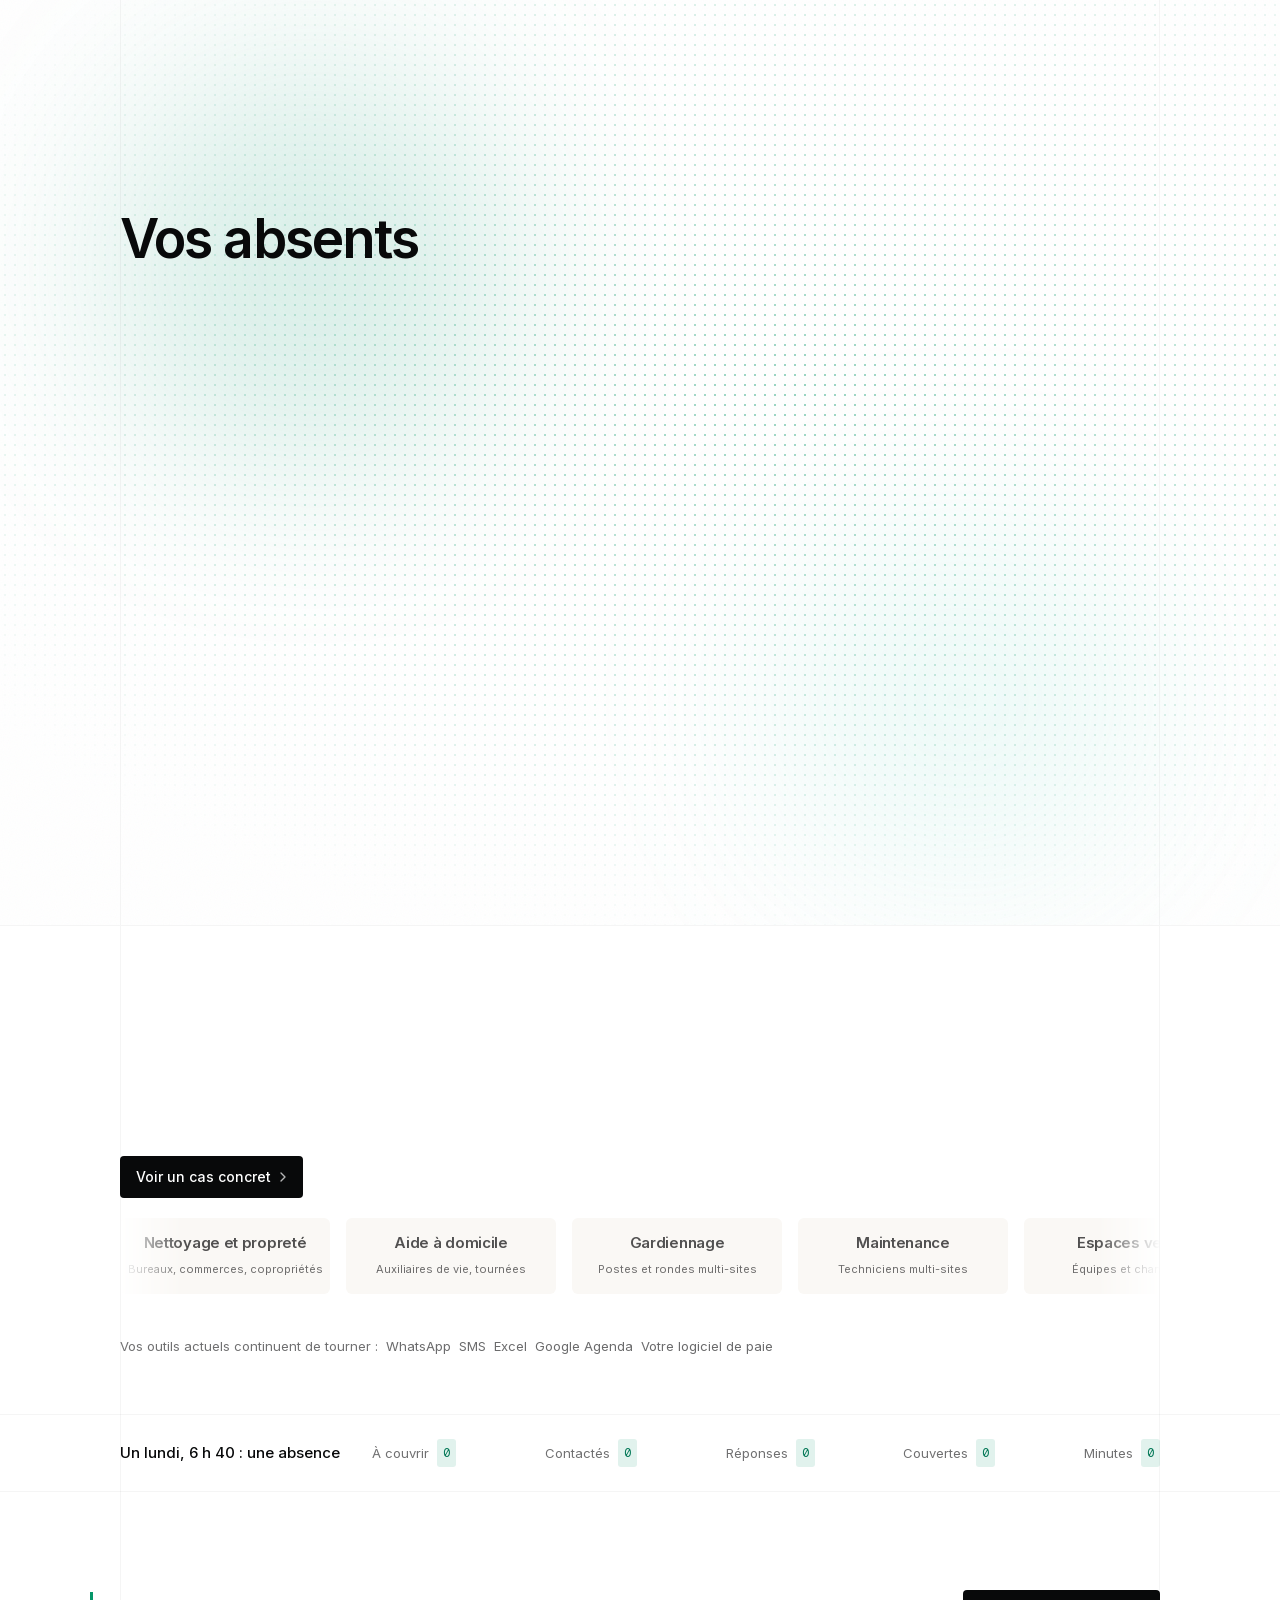
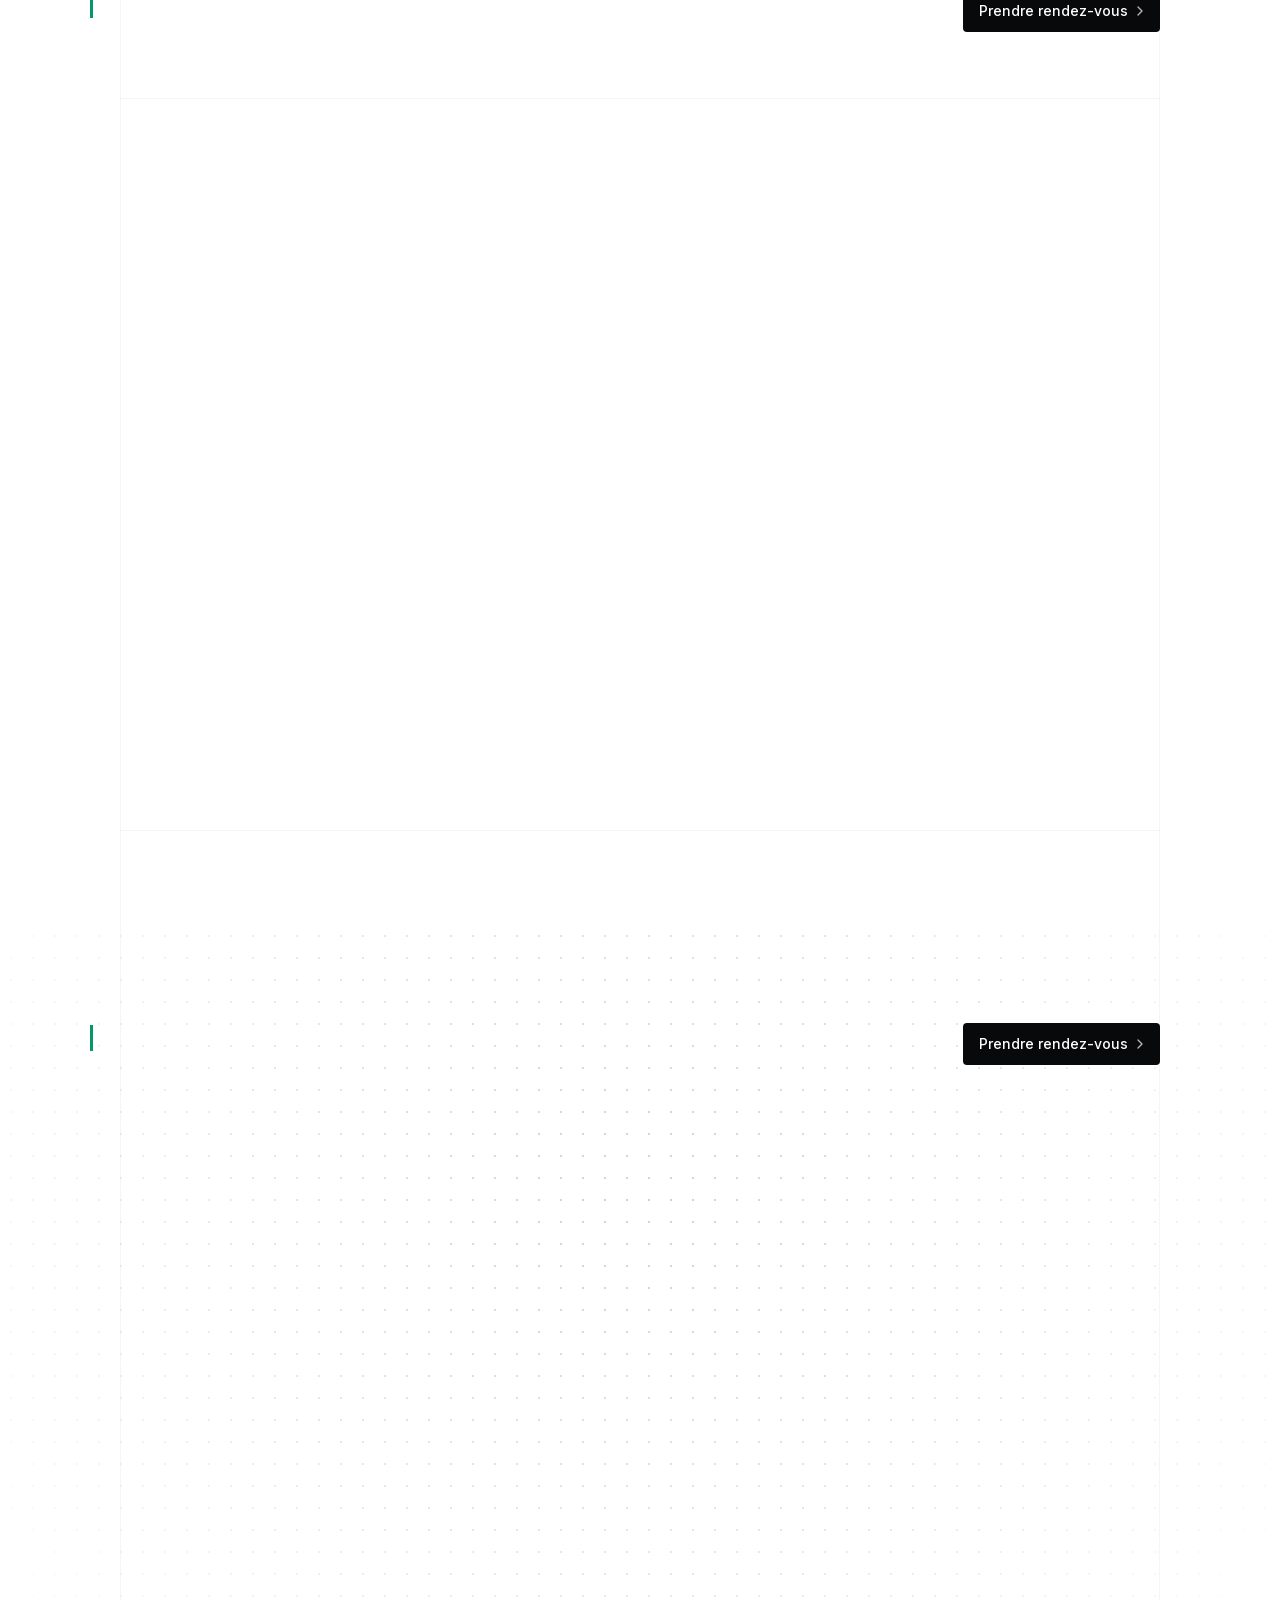
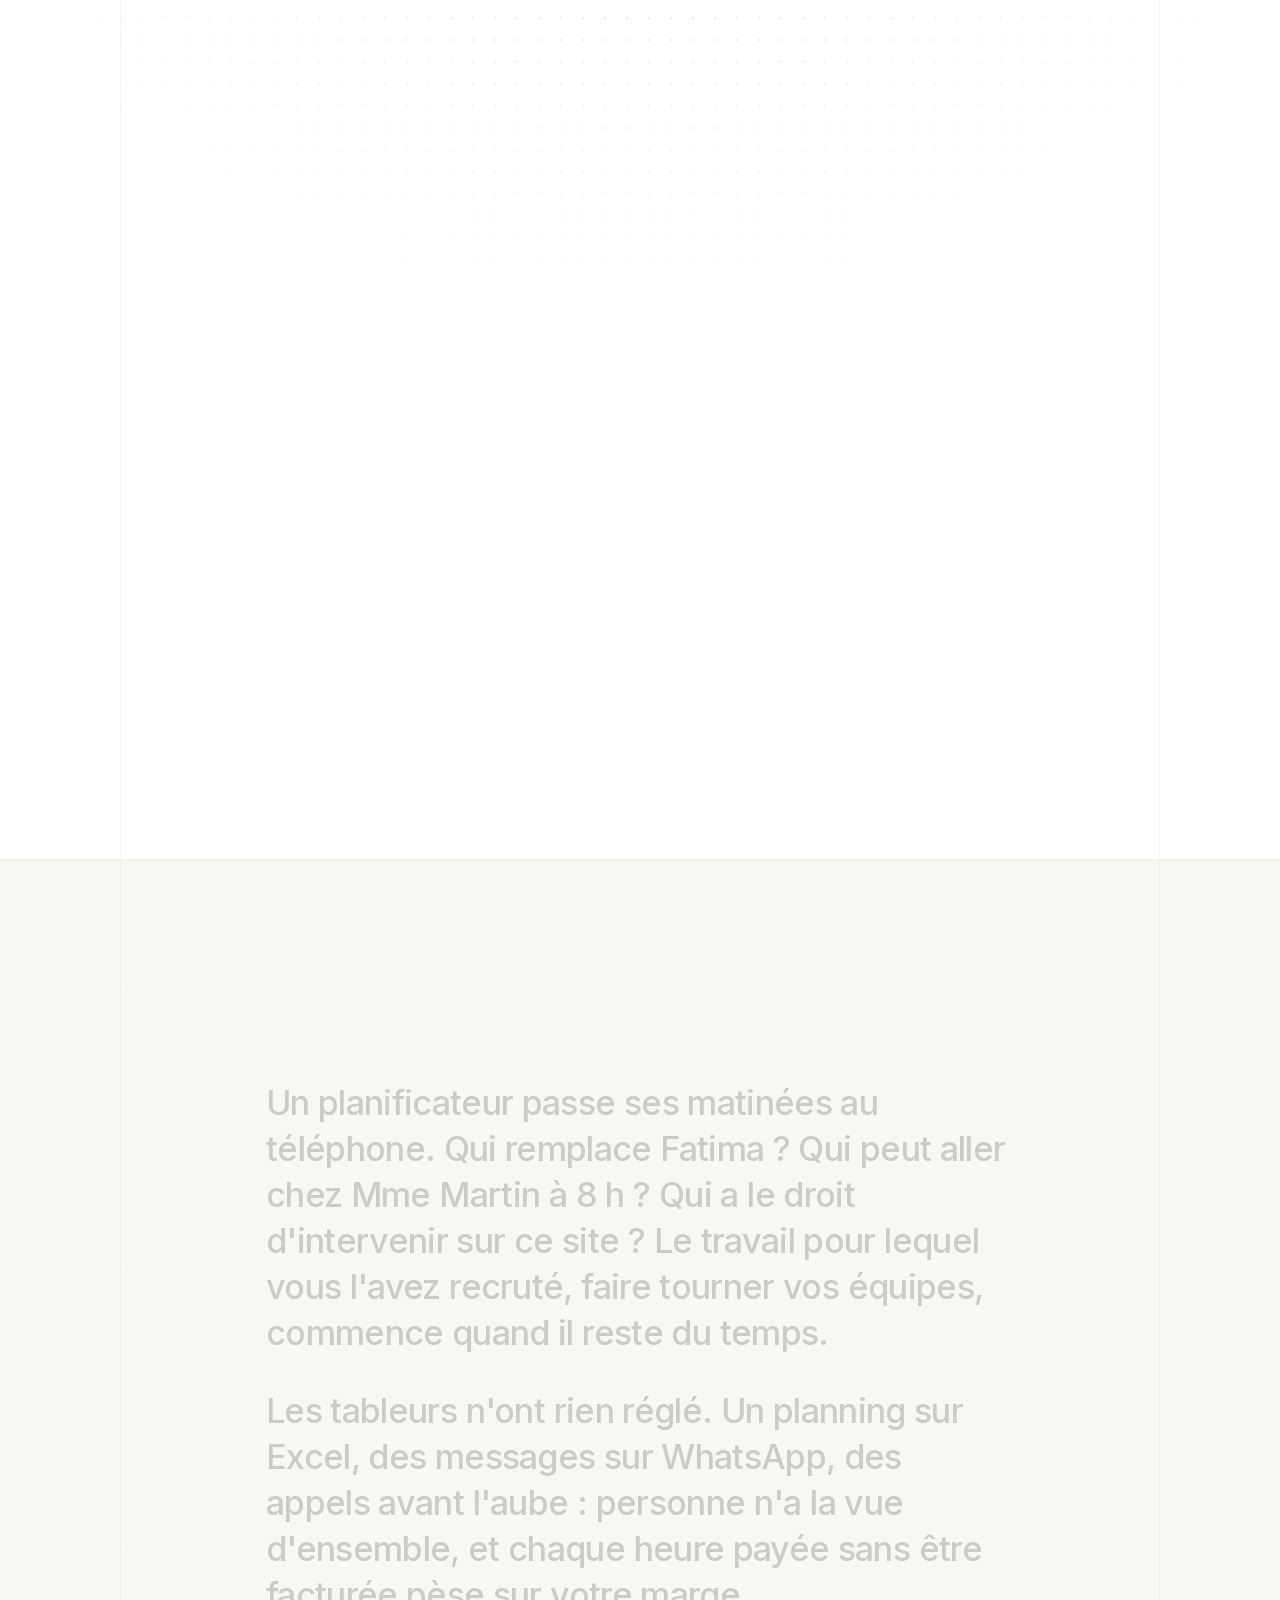
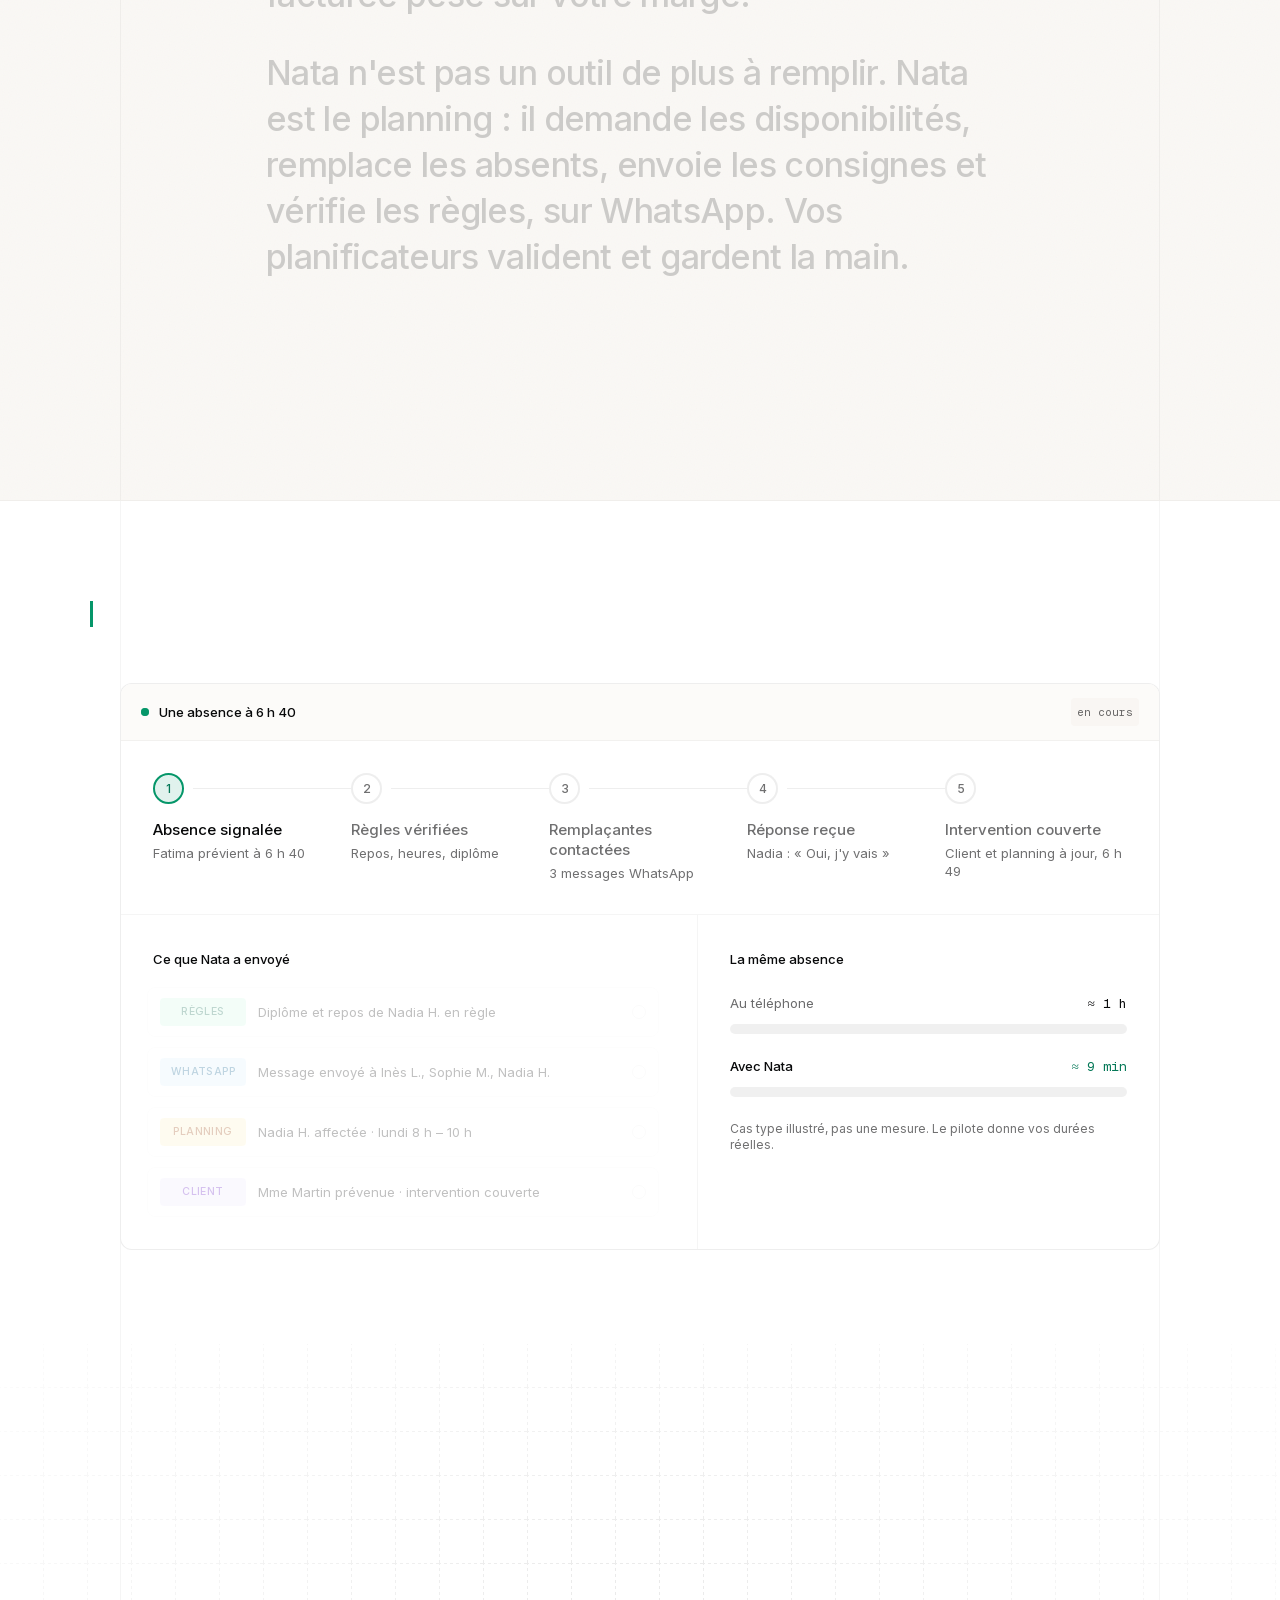
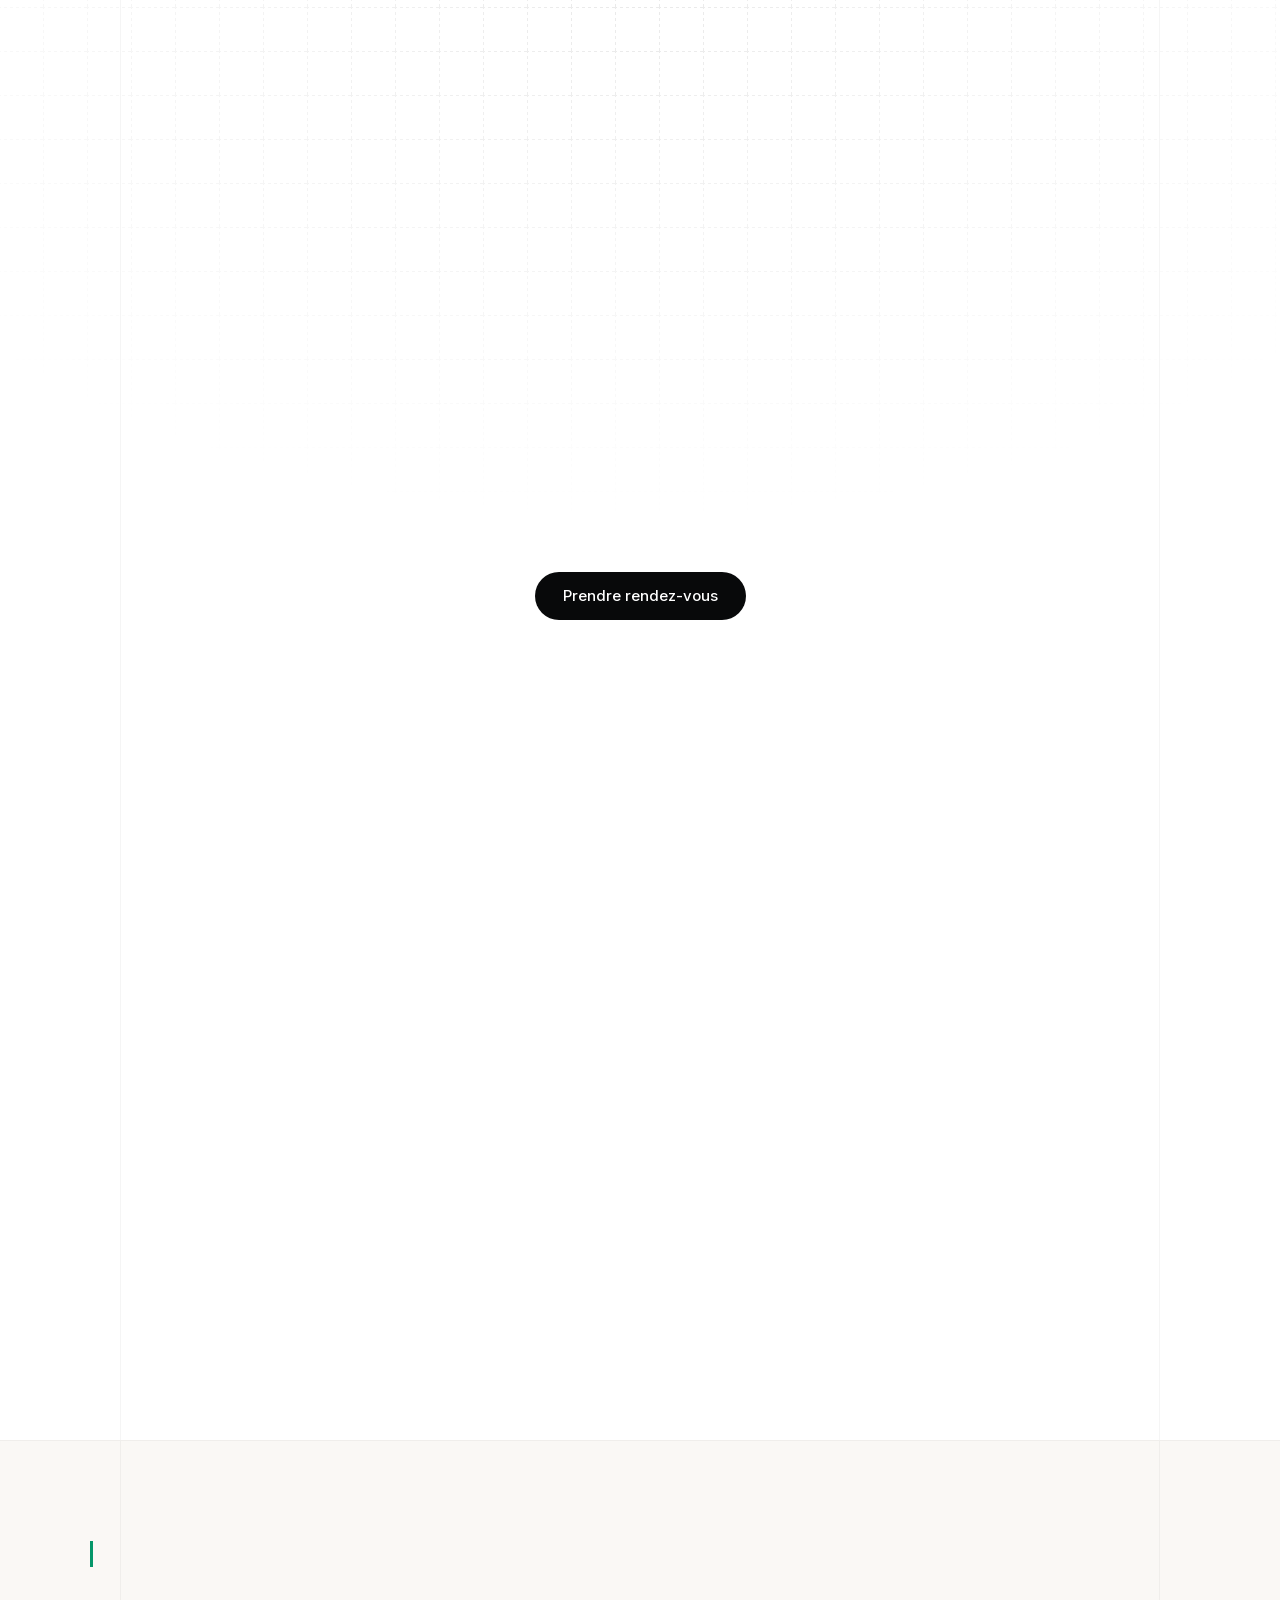
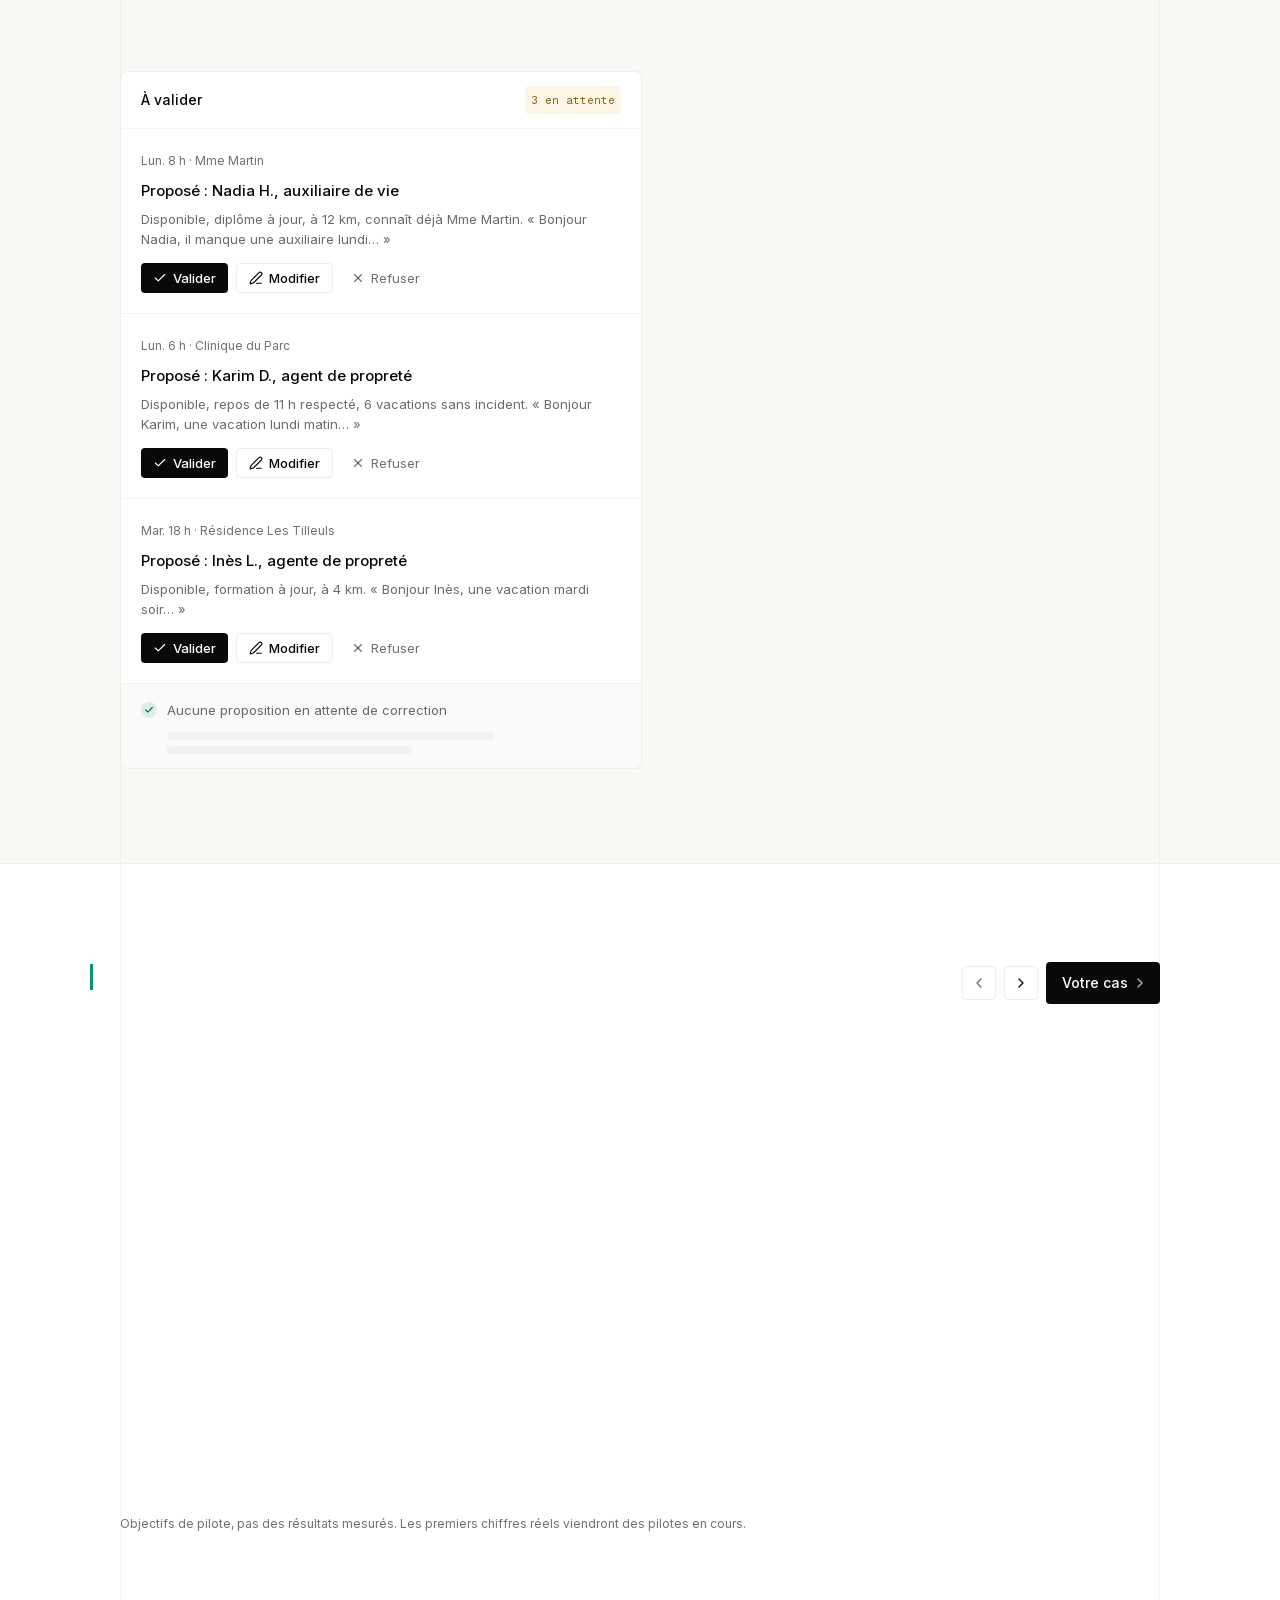
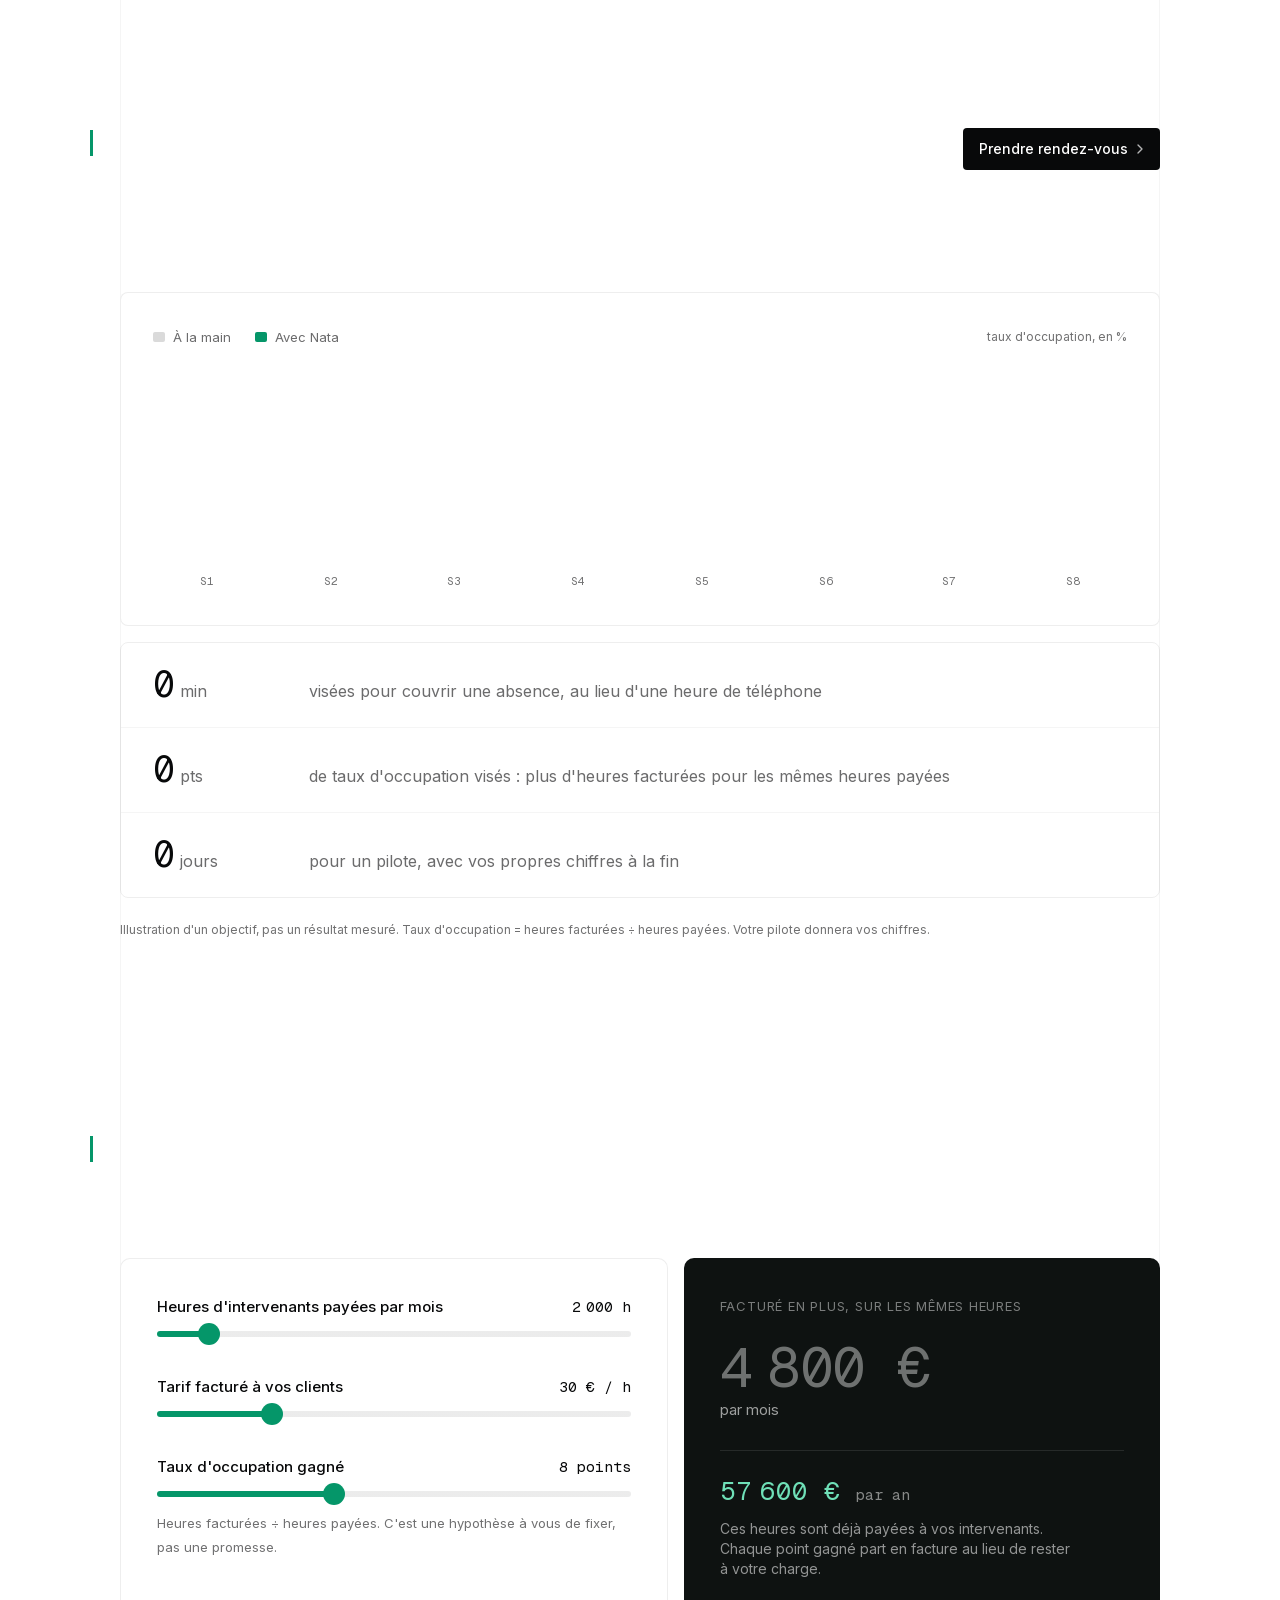
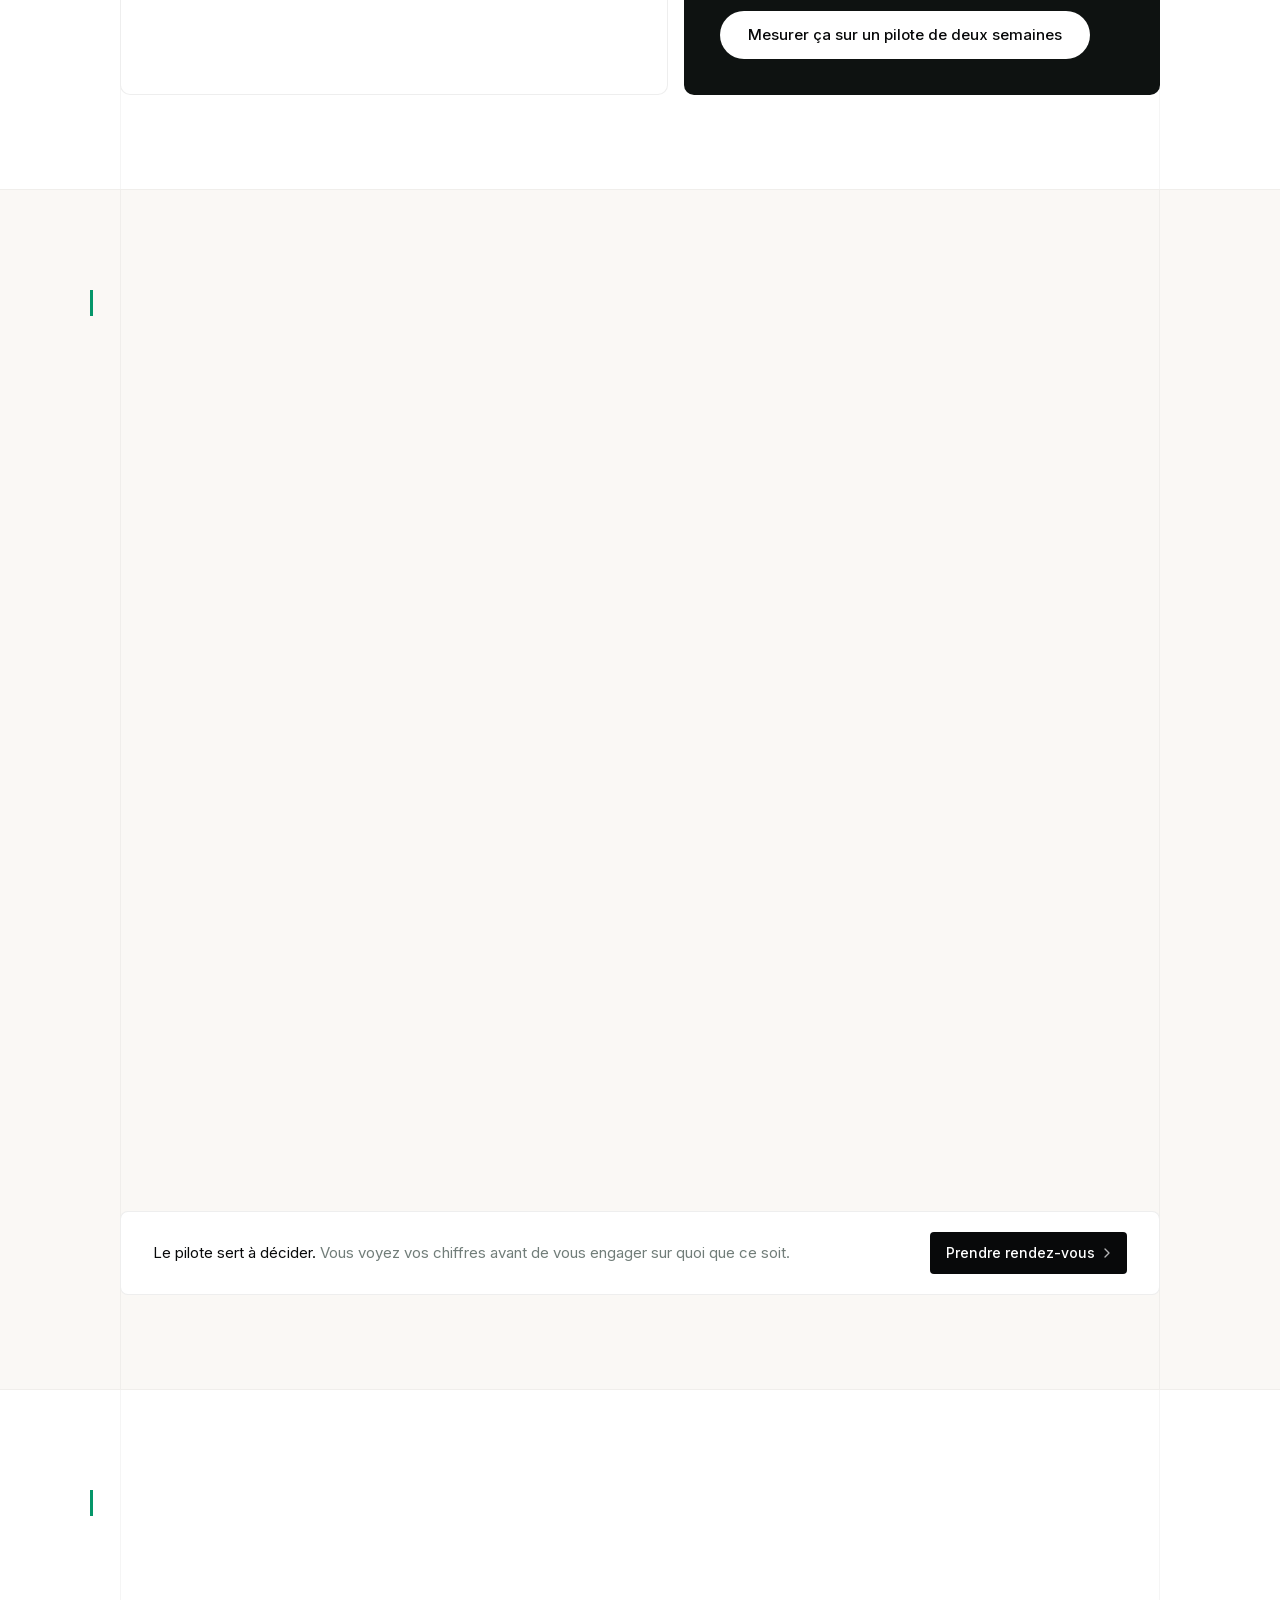
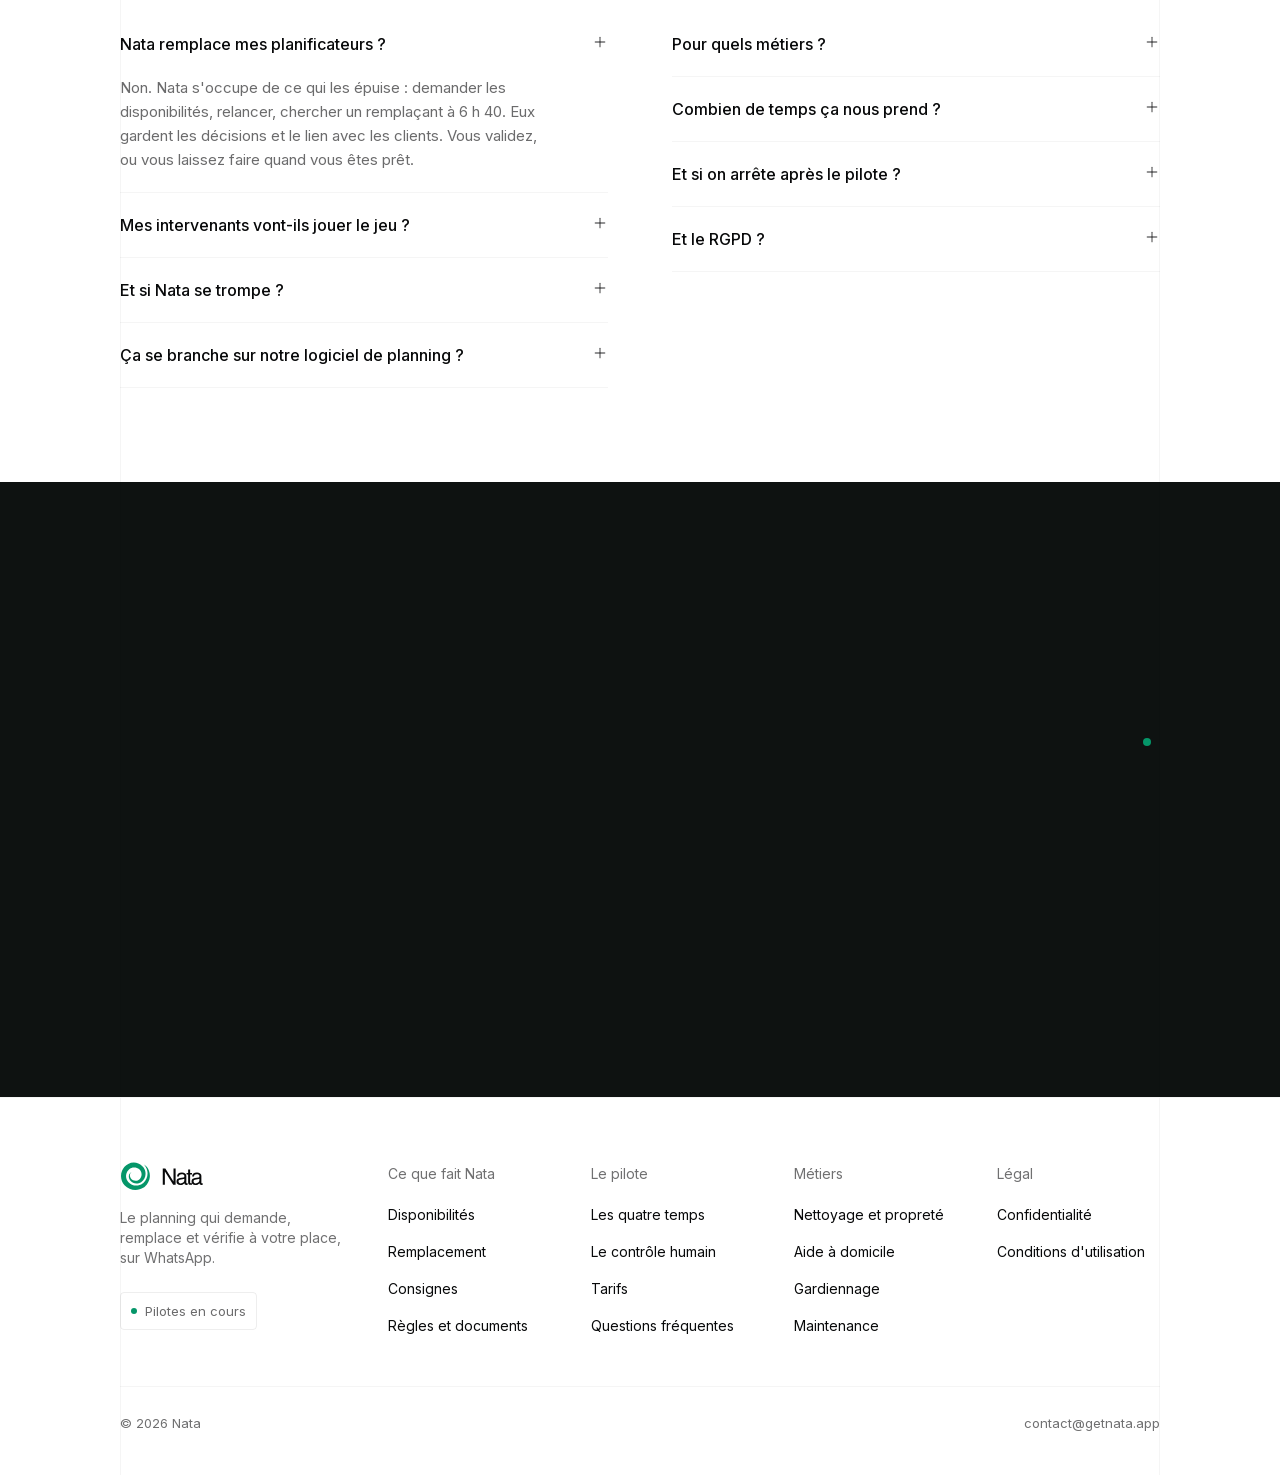
==== commit e012eb6e: "Privacy: section WhatsApp (opt-in, STOP) + mentions RGPD La page ne disait rien de WhatsApp alors qu" ====
--- a/index.html
+++ b/index.html
@@ -1 +1 @@
-<!DOCTYPE html><html lang="fr" class="inter_6f63e4fe-module__BMM7va__variable geist_mono_1bf8cbf6-module__FlyLvG__variable h-full"><head><meta charSet="utf-8"/><meta name="viewport" content="width=device-width, initial-scale=1"/><link rel="preload" href="/_next/static/media/1bffadaabf893a1e-s.p.3-6t-g6q0vh0a.woff2" as="font" crossorigin="" type="font/woff2"/><link rel="preload" href="/_next/static/media/797e433ab948586e-s.p.0r6juujl39pe6.woff2" as="font" crossorigin="" type="font/woff2"/><link rel="preload" href="/_next/static/media/83afe278b6a6bb3c-s.p.2bn3s6zvc0dyp.woff2" as="font" crossorigin="" type="font/woff2"/><link rel="stylesheet" href="/_next/static/chunks/34nf0k_cavxps.css" data-precedence="next"/><link rel="preload" as="script" fetchPriority="low" href="/_next/static/chunks/1guoti84v2fh3.js"/><script src="/_next/static/chunks/06fgwlbotija1.js" async=""></script><script src="/_next/static/chunks/3bi5xq9p8sig4.js" async=""></script><script src="/_next/static/chunks/turbopack-156u7ys1xpke3.js" async=""></script><script src="/_next/static/chunks/1d4h-sglyo8ft.js" async=""></script><script src="/_next/static/chunks/3yme4_s7e9gs_.js" async=""></script><script src="/_next/static/chunks/1daic7re9agxq.js" async=""></script><script src="/_next/static/chunks/1ripq_6yuckv0.js" async=""></script><meta name="next-size-adjust" content=""/><title>Nata — Le planning IA pour équipes de vacataires</title><meta name="description" content="Nata est le planning IA des équipes de vacataires : il demande les disponibilités, remplace les absents, briefe et vérifie les papiers, sur WhatsApp."/><meta name="robots" content="noindex, nofollow"/><meta name="googlebot" content="noindex, nofollow"/><link rel="icon" href="/icon.png?icon.2t0whizlrz4rf.png" sizes="512x512" type="image/png"/><script src="/_next/static/chunks/0cz1d0mv5g_q7.js" noModule=""></script></head><body class="min-h-full flex flex-col"><div hidden=""><!--$--><!--/$--></div><a href="#contenu" class="skip">Aller au contenu</a><div aria-hidden="true" class="fixed inset-x-0 top-[64px] z-[60] h-px origin-left bg-accent" style="transform:scaleX(0)"></div><header class="fixed inset-x-0 top-0 z-50 h-[65px] bg-bg/[0.97] border-b border-transparent" style="opacity:0;transform:translateY(-70px)"><div aria-hidden="true" class="pointer-events-none absolute inset-x-0 top-full h-[26px]" style="background:linear-gradient(to bottom, rgb(255 255 255 / 0.92), rgb(255 255 255 / 0))"></div><div class="wrap flex h-full items-center justify-between gap-8"><a href="#" class="flex shrink-0 items-center text-ink" aria-label="Nata, accueil"><svg viewBox="0 146 824 298" class="h-[30px] w-auto" role="img" aria-label="Nata"><path fill="#059669" d="M 238.398438 171.882812 C 260.996094 185.164062 278.597656 207.492188 287.855469 232.039062 C 296.058594 253.171875 298.523438 276.535156 295.640625 299.140625 C 295.417969 300.632812 294.886719 304.230469 294.648438 305.65625 C 294.394531 307.039062 293.617188 310.683594 293.320312 312.136719 C 293.101562 313.332031 292.558594 315.242188 292.265625 316.4375 C 291.550781 319.320312 290.722656 322.164062 289.78125 324.984375 C 284.710938 340.765625 276.804688 355.644531 266.816406 368.894531 C 264.101562 372.417969 260.957031 376.285156 257.90625 379.578125 C 256.128906 381.601562 253.148438 384.4375 251.214844 386.371094 C 250.007812 387.460938 247.035156 390.140625 245.863281 391.183594 C 244.707031 392.140625 241.464844 394.753906 240.25 395.738281 C 238.390625 397.121094 236.269531 398.628906 234.367188 399.980469 C 174.453125 440.730469 93.53125 429.90625 44.972656 376.554688 C 9.742188 337.800781 0.261719 281.261719 20.261719 232.925781 C 32.152344 204.140625 54.019531 179.339844 81.914062 165.238281 C 112.738281 149.609375 150.132812 147.832031 182.171875 160.804688 C 209.820312 171.839844 233.21875 193.25 245.132812 220.535156 C 264.824219 265.003906 250.507812 319.167969 209.597656 345.984375 C 175.207031 368.632812 127.519531 363.25 101.625 330.523438 C 87.515625 313.292969 83.339844 288.429688 92.128906 268.40625 C 95.832031 259.792969 101.800781 252.027344 109.5 246.660156 C 110.515625 245.898438 111.640625 245.257812 112.695312 244.59375 C 108.945312 248.601562 105.78125 253.117188 103.460938 258.066406 C 101.660156 261.875 100.308594 265.921875 99.511719 270.058594 C 96.628906 284.195312 100.011719 299.214844 108.683594 310.652344 C 126.175781 333.726562 159.851562 339.796875 184.425781 324.613281 C 221.558594 300.859375 224.863281 247.742188 191.710938 218.964844 C 163.039062 193.21875 117.710938 193.464844 89.285156 219.457031 C 78.207031 229.566406 69.695312 242.539062 64.886719 256.746094 C 54.652344 286.808594 60.9375 320.574219 81.847656 344.566406 C 118.097656 386.101562 180.679688 392.46875 224.847656 359.585938 C 224.847656 359.585938 227.664062 357.449219 227.664062 357.449219 C 228.515625 356.726562 230.894531 354.734375 231.730469 354.03125 C 244.46875 342.542969 255.097656 328.449219 262.210938 312.792969 C 283.898438 265.398438 274.214844 209.679688 238.398438 171.882812 Z M 238.398438 171.882812 " fill-opacity="1" fill-rule="nonzero"></path><g fill="currentColor" fill-opacity="1"><g transform="translate(406.718429, 371.586354)"><g><path d="M 124.828125 -161.09375 L 145.859375 -161.09375 L 145.859375 0 L 121.640625 0 L 39.453125 -130.1875 L 39.015625 -130.1875 L 39.015625 0 L 18.1875 0 L 18.1875 -161.09375 L 43.71875 -161.09375 L 124.390625 -31.015625 L 124.828125 -31.015625 Z M 124.828125 -161.09375 "></path></g></g></g><g fill="currentColor" fill-opacity="1"><g transform="translate(552.818552, 371.586354)"><g><path d="M 86.140625 -59.9375 C 84.671875 -58.40625 81.800781 -57.164062 77.53125 -56.21875 C 73.257812 -55.269531 65.28125 -54.03125 53.59375 -52.5 C 44.96875 -51.46875 38.628906 -49.34375 34.578125 -46.125 C 30.523438 -42.914062 28.5 -38.679688 28.5 -33.421875 C 28.5 -26.992188 30.210938 -21.988281 33.640625 -18.40625 C 37.078125 -14.832031 42.554688 -13.046875 50.078125 -13.046875 C 59.503906 -13.046875 67.867188 -15.726562 75.171875 -21.09375 C 82.484375 -26.46875 86.140625 -32.988281 86.140625 -40.65625 Z M 13.921875 -81.640625 C 14.359375 -94.867188 18.648438 -104.695312 26.796875 -111.125 C 34.941406 -117.550781 46.796875 -120.765625 62.359375 -120.765625 C 74.773438 -120.765625 85.179688 -117.953125 93.578125 -112.328125 C 101.984375 -106.703125 106.1875 -98.59375 106.1875 -88 L 106.1875 -20.390625 C 106.1875 -15.785156 108.269531 -13.484375 112.4375 -13.484375 C 114.113281 -13.484375 116.269531 -13.773438 118.90625 -14.359375 L 118.90625 0 C 115.320312 1.457031 111.59375 2.1875 107.71875 2.1875 C 101 2.1875 95.992188 0.742188 92.703125 -2.140625 C 89.421875 -5.023438 87.707031 -9.535156 87.5625 -15.671875 C 76.3125 -2.960938 62.175781 3.390625 45.15625 3.390625 C 34.050781 3.390625 25.132812 0.25 18.40625 -6.03125 C 11.6875 -12.3125 8.328125 -20.492188 8.328125 -30.578125 C 8.328125 -40.878906 11.25 -49.207031 17.09375 -55.5625 C 22.9375 -61.914062 31.445312 -65.75 42.625 -67.0625 L 77.484375 -71.34375 C 83.765625 -72.289062 86.90625 -76.929688 86.90625 -85.265625 C 86.90625 -91.398438 84.617188 -96.109375 80.046875 -99.390625 C 75.484375 -102.679688 68.5625 -104.328125 59.28125 -104.328125 C 51.03125 -104.328125 44.691406 -102.5 40.265625 -98.84375 C 35.847656 -95.195312 33.203125 -89.460938 32.328125 -81.640625 Z M 13.921875 -81.640625 "></path></g></g></g><g fill="currentColor" fill-opacity="1"><g transform="translate(658.151303, 371.586354)"><g><path d="M 38.578125 -101.046875 L 38.578125 -24.65625 C 38.578125 -21.664062 39.394531 -19.382812 41.03125 -17.8125 C 42.675781 -16.238281 45.617188 -15.453125 49.859375 -15.453125 L 57.421875 -15.453125 L 57.421875 0 C 50.265625 1.019531 45.332031 1.53125 42.625 1.53125 C 34.375 1.53125 28.347656 -0.4375 24.546875 -4.375 C 20.742188 -8.320312 18.84375 -14.71875 18.84375 -23.5625 L 18.84375 -101.046875 L 2.953125 -101.046875 L 2.953125 -117.375 L 18.84375 -117.375 L 18.84375 -150.140625 L 38.578125 -150.140625 L 38.578125 -117.375 L 57.421875 -117.375 L 57.421875 -101.046875 Z M 38.578125 -101.046875 "></path></g></g></g><g fill="currentColor" fill-opacity="1"><g transform="translate(702.333011, 371.586354)"><g><path d="M 86.140625 -59.9375 C 84.671875 -58.40625 81.800781 -57.164062 77.53125 -56.21875 C 73.257812 -55.269531 65.28125 -54.03125 53.59375 -52.5 C 44.96875 -51.46875 38.628906 -49.34375 34.578125 -46.125 C 30.523438 -42.914062 28.5 -38.679688 28.5 -33.421875 C 28.5 -26.992188 30.210938 -21.988281 33.640625 -18.40625 C 37.078125 -14.832031 42.554688 -13.046875 50.078125 -13.046875 C 59.503906 -13.046875 67.867188 -15.726562 75.171875 -21.09375 C 82.484375 -26.46875 86.140625 -32.988281 86.140625 -40.65625 Z M 13.921875 -81.640625 C 14.359375 -94.867188 18.648438 -104.695312 26.796875 -111.125 C 34.941406 -117.550781 46.796875 -120.765625 62.359375 -120.765625 C 74.773438 -120.765625 85.179688 -117.953125 93.578125 -112.328125 C 101.984375 -106.703125 106.1875 -98.59375 106.1875 -88 L 106.1875 -20.390625 C 106.1875 -15.785156 108.269531 -13.484375 112.4375 -13.484375 C 114.113281 -13.484375 116.269531 -13.773438 118.90625 -14.359375 L 118.90625 0 C 115.320312 1.457031 111.59375 2.1875 107.71875 2.1875 C 101 2.1875 95.992188 0.742188 92.703125 -2.140625 C 89.421875 -5.023438 87.707031 -9.535156 87.5625 -15.671875 C 76.3125 -2.960938 62.175781 3.390625 45.15625 3.390625 C 34.050781 3.390625 25.132812 0.25 18.40625 -6.03125 C 11.6875 -12.3125 8.328125 -20.492188 8.328125 -30.578125 C 8.328125 -40.878906 11.25 -49.207031 17.09375 -55.5625 C 22.9375 -61.914062 31.445312 -65.75 42.625 -67.0625 L 77.484375 -71.34375 C 83.765625 -72.289062 86.90625 -76.929688 86.90625 -85.265625 C 86.90625 -91.398438 84.617188 -96.109375 80.046875 -99.390625 C 75.484375 -102.679688 68.5625 -104.328125 59.28125 -104.328125 C 51.03125 -104.328125 44.691406 -102.5 40.265625 -98.84375 C 35.847656 -95.195312 33.203125 -89.460938 32.328125 -81.640625 Z M 13.921875 -81.640625 "></path></g></g></g></svg></a><nav class="hidden items-center gap-1 lg:flex"><a href="/#plateforme" class="flex items-center gap-1 rounded-[4px] px-2.5 py-1 text-[14px] font-medium text-ink transition-opacity duration-150 ease-out hover:opacity-60">Ce que fait Nata</a><a href="/#whatsapp" class="flex items-center gap-1 rounded-[4px] px-2.5 py-1 text-[14px] font-medium text-ink transition-opacity duration-150 ease-out hover:opacity-60">WhatsApp</a><a href="/#methode" class="flex items-center gap-1 rounded-[4px] px-2.5 py-1 text-[14px] font-medium text-ink transition-opacity duration-150 ease-out hover:opacity-60">Le pilote</a><a href="/#cas" class="flex items-center gap-1 rounded-[4px] px-2.5 py-1 text-[14px] font-medium text-ink transition-opacity duration-150 ease-out hover:opacity-60">Cas d&#x27;usage</a><a href="/#offre" class="flex items-center gap-1 rounded-[4px] px-2.5 py-1 text-[14px] font-medium text-ink transition-opacity duration-150 ease-out hover:opacity-60">Tarifs</a></nav><div class="flex shrink-0 items-center gap-2"><span class="hidden lg:block"><a href="/#methode" class="inline-flex shrink-0 items-center gap-2 rounded-[4px] border border-line bg-bg font-medium text-ink transition-[background-color,transform] duration-150 ease-out hover:bg-surface active:scale-[0.97] active:duration-75 h-[34px] px-3.5 text-[14px]">Voir le pilote</a></span><a href="/#contact" class="inline-flex shrink-0 items-center gap-1 rounded-[4px] bg-ink font-medium text-white transition-[opacity,transform] duration-150 ease-out hover:opacity-85 active:scale-[0.97] active:duration-75 h-[34px] pl-3.5 pr-2.5 text-[14px]">Réserver une démo<svg xmlns="http://www.w3.org/2000/svg" width="24" height="24" viewBox="0 0 24 24" fill="none" stroke="currentColor" stroke-width="2" stroke-linecap="round" stroke-linejoin="round" class="lucide lucide-chevron-right size-4 opacity-70" aria-hidden="true"><path d="m9 18 6-6-6-6"></path></svg></a><button type="button" aria-expanded="false" aria-label="Ouvrir le menu" class="flex size-[34px] items-center justify-center rounded-[4px] border border-line text-ink lg:hidden"><svg xmlns="http://www.w3.org/2000/svg" width="24" height="24" viewBox="0 0 24 24" fill="none" stroke="currentColor" stroke-width="2" stroke-linecap="round" stroke-linejoin="round" class="lucide lucide-menu size-4" aria-hidden="true"><path d="M4 5h16"></path><path d="M4 12h16"></path><path d="M4 19h16"></path></svg></button></div></div></header><div class="fixed inset-x-3 bottom-3 z-40 transition-[opacity,transform] duration-300 ease-out lg:hidden pointer-events-none translate-y-4 opacity-0"><a href="/#contact" class="flex h-[52px] items-center justify-center rounded-full bg-ink text-[16px] font-medium text-white shadow-[0_10px_30px_-10px_rgba(8,9,10,0.5)]">Réserver une démo</a></div><main id="contenu" class="flex-1"><section class="rails relative relative overflow-hidden pt-[65px]"><div aria-hidden="true" class="pointer-events-none absolute inset-0 overflow-hidden "><div class="absolute rounded-full blur-[90px] left-[8%] top-[6%] size-[420px] bg-[#059669]/[0.14]"></div><div class="absolute rounded-full blur-[90px] bottom-[4%] right-[10%] size-[380px] bg-[#7ad9c8]/[0.12]"></div></div><div aria-hidden="true" class="pointer-events-none absolute inset-0 " style="background-image:radial-gradient(rgb(5 150 105 / 0.42) 1.5px, transparent 1.5px);background-size:10px 10px;mask-image:radial-gradient(ellipse 78% 62% at 62% 42%, #000, transparent);-webkit-mask-image:radial-gradient(ellipse 78% 62% at 62% 42%, #000, transparent)"></div><div aria-hidden="true" class="pointer-events-none absolute inset-0 opacity-[0.035] " style="background-image:url(&quot;data:image/svg+xml,%3Csvg xmlns=&#x27;http://www.w3.org/2000/svg&#x27; width=&#x27;140&#x27; height=&#x27;140&#x27;%3E%3Cfilter id=&#x27;n&#x27;%3E%3CfeTurbulence type=&#x27;fractalNoise&#x27; baseFrequency=&#x27;0.85&#x27; numOctaves=&#x27;3&#x27;/%3E%3C/filter%3E%3Crect width=&#x27;140&#x27; height=&#x27;140&#x27; filter=&#x27;url(%23n)&#x27;/%3E%3C/svg%3E&quot;)"></div><div class="wrap relative z-[1] lg:min-h-[860px]"><div class="grid grid-cols-1 items-center gap-12 pt-10 sm:pt-14 lg:grid-cols-[500px_1fr] lg:gap-16 lg:pt-[80px]"><div class="w-full max-w-[500px] lg:pb-12"><div class="inline-flex items-center gap-2.5 rounded-full border border-line bg-bg/85 py-1.5 pl-3 pr-3.5" style="opacity:0;transform:translateY(14px)"><span class="flex size-1.5 rounded-full bg-accent"></span><span style="--shiny-width:100px" class="dark:text-neutral-400/70 animate-shiny-text bg-size-[var(--shiny-width)_100%] bg-clip-text bg-position-[0_0] bg-no-repeat [transition:background-position_1s_cubic-bezier(.6,.6,0,1)_infinite] bg-linear-to-r from-transparent via-black/80 via-50% to-transparent dark:via-white/80 mx-0 max-w-none text-[13px] text-ink-60">Planning IA pour vacataires</span><span class="text-[13px] text-ink-45">·</span><span class="text-[13px] text-ink-60"><span class="font-mono tabular-nums">0</span> métiers en pilote</span></div><h1 class="t-display mt-6 max-w-[13ch] text-[40px] text-ink sm:text-[48px] lg:mt-7 lg:text-[54px]"><span class="block">Vos vacataires</span><div class="relative mx-auto h-16 w-full max-w-3xl font-sans text-[40pt] leading-none font-bold md:h-24 lg:text-[6rem] !h-[112px] !max-w-none text-left !text-[40px] !leading-[1.02] text-accent-titre sm:!h-[148px] sm:!text-[48px] lg:!h-[168px] lg:!text-[54px]"><span class="absolute inset-x-0 top-0 inline-block w-full text-[inherit] [text-align:inherit]"></span><span class="absolute inset-x-0 top-0 inline-block w-full text-[inherit] [text-align:inherit]"></span></div></h1><h2 class="mt-6 max-w-[26ch] text-[20px] font-medium leading-[28px] tracking-[-0.02em] text-ink sm:text-[23px] sm:leading-[30px] lg:mt-7" style="opacity:0;transform:translateY(14px)">Nata est le planning IA<!-- --> <span class="text-accent-ink">des équipes de vacataires</span>.</h2><p class="mt-4 max-w-[46ch] text-[16px] leading-[25px] text-ink-60 sm:text-[17px] sm:leading-[26px]" style="opacity:0;transform:translateY(14px)">Nata demande les disponibilités, remplace les absents, briefe et vérifie les papiers, sur WhatsApp.<!-- --> <b class="font-medium text-ink">Vos planificateurs gardent les décisions.</b></p><div class="mt-8 flex flex-wrap items-center gap-x-5 gap-y-4 sm:mt-9" style="opacity:0;transform:translateY(14px)"><button style="--spread:90deg;--shimmer-color:#059669;--radius:999px;--speed:2.6s;--cut:0.05em;--bg:#08090a" class="group relative z-0 flex cursor-pointer items-center justify-center overflow-hidden [border-radius:var(--radius)] border border-white/10 py-3 whitespace-nowrap text-white [background:var(--bg)] transform-gpu transition-transform duration-300 ease-in-out active:translate-y-px h-[52px] w-full px-7 text-[16px] font-medium shadow-none sm:h-[48px] sm:w-auto sm:text-[15px]"><div class="-z-30 blur-[2px] @container-[size] absolute inset-0 overflow-visible"><div class="animate-shimmer-slide absolute inset-0 aspect-[1] h-[100cqh] rounded-none [mask:none]"><div class="animate-spin-around absolute -inset-full w-auto [translate:0_0] rotate-0 [background:conic-gradient(from_calc(270deg-(var(--spread)*0.5)),transparent_0,var(--shimmer-color)_var(--spread),transparent_var(--spread))]"></div></div></div>Réserver une démo<div class="absolute inset-0 size-full rounded-2xl px-4 py-1.5 text-sm font-medium shadow-[inset_0_-8px_10px_#ffffff1f] transform-gpu transition-all duration-300 ease-in-out group-hover:shadow-[inset_0_-6px_10px_#ffffff3f] group-active:shadow-[inset_0_-10px_10px_#ffffff3f]"></div><div class="absolute inset-(--cut) -z-20 [border-radius:var(--radius)] [background:var(--bg)]"></div></button><a href="#methode" class="group inline-flex items-center gap-2 text-[15px] font-medium text-ink"><span class="border-b border-ink/25 pb-0.5 transition-colors duration-150 group-hover:border-ink">Voir le pilote</span><svg xmlns="http://www.w3.org/2000/svg" width="24" height="24" viewBox="0 0 24 24" fill="none" stroke="currentColor" stroke-width="2" stroke-linecap="round" stroke-linejoin="round" class="lucide lucide-arrow-right size-4 transition-transform duration-200 ease-out group-hover:translate-x-0.5" aria-hidden="true"><path d="M5 12h14"></path><path d="m12 5 7 7-7 7"></path></svg></a></div><p class="mt-6 text-[14px] text-ink-45" style="opacity:0;transform:translateY(14px)">Pilote de deux semaines, sur vos vraies missions.<!-- --> <a href="#offre" class="text-ink-60 underline underline-offset-2">Voir comment ça se passe</a>.</p></div><div class="mx-auto w-full max-w-[600px] lg:mx-0 lg:max-w-none" style="opacity:0;transform:translateY(24px)"><div class="relative w-full overflow-hidden rounded-[18px] border border-line bg-bg"><div class="flex items-center justify-between border-b border-line-soft bg-[#fcfbf9] px-4 py-2.5"><span class="flex items-center gap-2 text-[12px] font-medium text-ink"><span class="relative flex size-2"><span class="absolute inline-flex size-full animate-ping rounded-full bg-accent opacity-60"></span><span class="relative inline-flex size-2 rounded-full bg-accent"></span></span>Remplacement · en direct</span><span class="rounded-full px-2.5 py-0.5 font-mono text-[12px] tabular-nums transition-colors duration-500 bg-ink/[0.05] text-ink-60">0 min 00 s</span></div><div class="relative aspect-[5/4.6] w-full"><svg viewBox="0 0 100 100" preserveAspectRatio="none" class="absolute inset-0 size-full" aria-hidden="true"><line x1="27" y1="50" x2="45" y2="50" stroke="rgb(8 9 10 / 0.14)" stroke-width="1.2" vector-effect="non-scaling-stroke" stroke-dasharray="3 3"></line><line x1="55" y1="50" x2="66" y2="15" stroke="rgb(8 9 10 / 0.14)" stroke-width="1.2" vector-effect="non-scaling-stroke" stroke-dasharray="3 3" style="transition:stroke 0.4s, stroke-width 0.4s"></line><line x1="55" y1="50" x2="66" y2="38" stroke="rgb(8 9 10 / 0.14)" stroke-width="1.2" vector-effect="non-scaling-stroke" stroke-dasharray="3 3" style="transition:stroke 0.4s, stroke-width 0.4s"></line><line x1="55" y1="50" x2="66" y2="61" stroke="rgb(8 9 10 / 0.14)" stroke-width="1.2" vector-effect="non-scaling-stroke" stroke-dasharray="3 3" style="transition:stroke 0.4s, stroke-width 0.4s"></line><line x1="55" y1="50" x2="66" y2="84" stroke="rgb(8 9 10 / 0.14)" stroke-width="1.2" vector-effect="non-scaling-stroke" stroke-dasharray="3 3" style="transition:stroke 0.4s, stroke-width 0.4s"></line></svg><div class="absolute left-[3%] top-1/2 w-[26%] -translate-y-1/2"><div class="rounded-[10px] border p-2 transition-colors duration-500 sm:p-2.5 border-line bg-bg"><span class="inline-flex items-center gap-1 rounded-full px-1.5 py-0.5 text-[9.5px] font-medium sm:text-[10.5px] bg-[#fdecea] text-[#a3352a]"><span class="size-1.5 rounded-full bg-[#a3352a]"></span>Vacant</span><p class="mt-1.5 text-[11px] font-medium leading-[14px] text-ink sm:text-[12.5px] sm:leading-4">Sam. 18 h – 02 h</p><p class="text-[10px] leading-[13px] text-ink-45 sm:text-[11px] sm:leading-4">Palais des Congrès</p><p class="mt-1 hidden text-[10px] leading-3 text-ink-45 sm:block">Karim s&#x27;est désisté</p></div></div><div class="absolute left-[50%] top-1/2 -translate-x-1/2 -translate-y-1/2"><span aria-hidden="true" class="absolute inset-0 rounded-full bg-accent"></span><div class="relative flex size-[46px] items-center justify-center rounded-full border border-line bg-white sm:size-[54px]"><svg viewBox="0 146 300 298" class="h-5 w-auto sm:h-6" aria-hidden="true"><path fill="#059669" d="M 238.398438 171.882812 C 260.996094 185.164062 278.597656 207.492188 287.855469 232.039062 C 296.058594 253.171875 298.523438 276.535156 295.640625 299.140625 C 295.417969 300.632812 294.886719 304.230469 294.648438 305.65625 C 294.394531 307.039062 293.617188 310.683594 293.320312 312.136719 C 293.101562 313.332031 292.558594 315.242188 292.265625 316.4375 C 291.550781 319.320312 290.722656 322.164062 289.78125 324.984375 C 284.710938 340.765625 276.804688 355.644531 266.816406 368.894531 C 264.101562 372.417969 260.957031 376.285156 257.90625 379.578125 C 256.128906 381.601562 253.148438 384.4375 251.214844 386.371094 C 250.007812 387.460938 247.035156 390.140625 245.863281 391.183594 C 244.707031 392.140625 241.464844 394.753906 240.25 395.738281 C 238.390625 397.121094 236.269531 398.628906 234.367188 399.980469 C 174.453125 440.730469 93.53125 429.90625 44.972656 376.554688 C 9.742188 337.800781 0.261719 281.261719 20.261719 232.925781 C 32.152344 204.140625 54.019531 179.339844 81.914062 165.238281 C 112.738281 149.609375 150.132812 147.832031 182.171875 160.804688 C 209.820312 171.839844 233.21875 193.25 245.132812 220.535156 C 264.824219 265.003906 250.507812 319.167969 209.597656 345.984375 C 175.207031 368.632812 127.519531 363.25 101.625 330.523438 C 87.515625 313.292969 83.339844 288.429688 92.128906 268.40625 C 95.832031 259.792969 101.800781 252.027344 109.5 246.660156 C 110.515625 245.898438 111.640625 245.257812 112.695312 244.59375 C 108.945312 248.601562 105.78125 253.117188 103.460938 258.066406 C 101.660156 261.875 100.308594 265.921875 99.511719 270.058594 C 96.628906 284.195312 100.011719 299.214844 108.683594 310.652344 C 126.175781 333.726562 159.851562 339.796875 184.425781 324.613281 C 221.558594 300.859375 224.863281 247.742188 191.710938 218.964844 C 163.039062 193.21875 117.710938 193.464844 89.285156 219.457031 C 78.207031 229.566406 69.695312 242.539062 64.886719 256.746094 C 54.652344 286.808594 60.9375 320.574219 81.847656 344.566406 C 118.097656 386.101562 180.679688 392.46875 224.847656 359.585938 C 224.847656 359.585938 227.664062 357.449219 227.664062 357.449219 C 228.515625 356.726562 230.894531 354.734375 231.730469 354.03125 C 244.46875 342.542969 255.097656 328.449219 262.210938 312.792969 C 283.898438 265.398438 274.214844 209.679688 238.398438 171.882812 Z M 238.398438 171.882812 "></path></svg></div><p class="absolute left-1/2 top-full mt-1.5 -translate-x-1/2 whitespace-nowrap rounded-full bg-ink px-2 py-0.5 text-[9.5px] font-medium text-white sm:text-[10.5px]" style="opacity:0;transform:translateY(4px)">En veille</p></div><div class="absolute right-[2%] w-[36%] -translate-y-1/2" style="top:15%;opacity:0;transform:translateX(10px)"><div class="rounded-[10px] border px-2 py-1.5 transition-colors duration-500 sm:px-2.5 sm:py-2 border-line bg-bg"><div class="flex items-center gap-1.5"><span class="flex size-5 shrink-0 items-center justify-center rounded-full bg-ink/[0.07] text-[9.5px] font-medium text-ink-60 sm:size-6 sm:text-[10.5px]">L</span><div class="min-w-0 flex-1"><p class="truncate text-[10.5px] font-medium leading-[13px] text-ink sm:text-[12px] sm:leading-4">Lucas R.</p><p class="hidden truncate text-[10px] leading-3 text-ink-45 sm:block">SSIAP 1 · 4 km</p></div><span class="shrink-0"></span></div></div></div><div class="absolute right-[2%] w-[36%] -translate-y-1/2" style="top:38%;opacity:0;transform:translateX(10px)"><div class="rounded-[10px] border px-2 py-1.5 transition-colors duration-500 sm:px-2.5 sm:py-2 border-line bg-bg"><div class="flex items-center gap-1.5"><span class="flex size-5 shrink-0 items-center justify-center rounded-full bg-ink/[0.07] text-[9.5px] font-medium text-ink-60 sm:size-6 sm:text-[10.5px]">S</span><div class="min-w-0 flex-1"><p class="truncate text-[10.5px] font-medium leading-[13px] text-ink sm:text-[12px] sm:leading-4">Sophie M.</p><p class="hidden truncate text-[10px] leading-3 text-ink-45 sm:block">Carte pro · 9 km</p></div><span class="shrink-0"></span></div></div></div><div class="absolute right-[2%] w-[36%] -translate-y-1/2" style="top:61%;opacity:0;transform:translateX(10px)"><div class="rounded-[10px] border px-2 py-1.5 transition-colors duration-500 sm:px-2.5 sm:py-2 border-line bg-bg"><div class="flex items-center gap-1.5"><span class="flex size-5 shrink-0 items-center justify-center rounded-full bg-ink/[0.07] text-[9.5px] font-medium text-ink-60 sm:size-6 sm:text-[10.5px]">Y</span><div class="min-w-0 flex-1"><p class="truncate text-[10.5px] font-medium leading-[13px] text-ink sm:text-[12px] sm:leading-4">Yanis B.</p><p class="hidden truncate text-[10px] leading-3 text-ink-45 sm:block">Carte pro · 12 km</p></div><span class="shrink-0"></span></div></div></div><div class="absolute right-[2%] w-[36%] -translate-y-1/2" style="top:84%;opacity:0;transform:translateX(10px)"><div class="rounded-[10px] border px-2 py-1.5 transition-colors duration-500 sm:px-2.5 sm:py-2 border-line bg-bg"><div class="flex items-center gap-1.5"><span class="flex size-5 shrink-0 items-center justify-center rounded-full bg-ink/[0.07] text-[9.5px] font-medium text-ink-60 sm:size-6 sm:text-[10.5px]">A</span><div class="min-w-0 flex-1"><p class="truncate text-[10.5px] font-medium leading-[13px] text-ink sm:text-[12px] sm:leading-4">Amine K.</p><p class="hidden truncate text-[10px] leading-3 text-ink-45 sm:block">Carte pro · 15 km</p></div><span class="shrink-0"></span></div></div></div></div><div class="flex items-center justify-between gap-3 border-t border-line-soft bg-[#fcfbf9] px-4 py-2.5"><p class="text-[12px] text-ink-60" style="opacity:0;transform:translateY(4px)">Nata écrit aux profils en règle, dans l&#x27;ordre.</p></div></div></div></div></div></section><section class="rails relative border-t border-line-soft"><div class="wrap relative z-[1] pt-10"><div class="grid grid-cols-1 gap-8 md:grid-cols-[minmax(0,340px)_1fr] md:gap-14"><div class="flex flex-col justify-between pb-1"><p class="text-[20px] font-medium leading-7 tracking-[-0.01em] t-suite md:text-[24px]" style="opacity:0;transform:translateY(8px)"><span class="text-ink">Des sociétés de vacataires</span> <!-- -->qui planifient encore à la main, par téléphone et par WhatsApp.</p><div class="mt-6 md:mt-10"><a href="#cas" class="inline-flex shrink-0 items-center gap-1 rounded-[4px] bg-ink font-medium text-white transition-[opacity,transform] duration-150 ease-out hover:opacity-85 active:scale-[0.97] active:duration-75 h-[42px] pl-4 pr-3 text-[14px]">Voir un cas concret<svg xmlns="http://www.w3.org/2000/svg" width="24" height="24" viewBox="0 0 24 24" fill="none" stroke="currentColor" stroke-width="2" stroke-linecap="round" stroke-linejoin="round" class="lucide lucide-chevron-right size-4 opacity-70" aria-hidden="true"><path d="m9 18 6-6-6-6"></path></svg></a></div></div><div class="grid grid-cols-2 gap-4"><div style="opacity:0;transform:translateY(10px)"><div class="flex h-[110px] flex-col items-center justify-center gap-1 rounded-[6px] bg-bg-alt"><span class="text-[17px] font-semibold tracking-[-0.02em] text-ink/80">Sécurité événementielle</span><span class="text-[11px] text-ink-45">Agents, ADS, SSIAP</span></div></div><div style="opacity:0;transform:translateY(10px)"><div class="flex h-[110px] flex-col items-center justify-center gap-1 rounded-[6px] bg-bg-alt"><span class="text-[17px] font-semibold tracking-[-0.02em] text-ink/80">Événementiel B2B</span><span class="text-[11px] text-ink-45">Hôtes, régie, logistique</span></div></div><div style="opacity:0;transform:translateY(10px)"><div class="flex h-[110px] flex-col items-center justify-center gap-1 rounded-[6px] bg-bg-alt"><span class="text-[17px] font-semibold tracking-[-0.02em] text-ink/80">Hôtellerie-restauration</span><span class="text-[11px] text-ink-45">Extras, service, salle</span></div></div><div style="opacity:0;transform:translateY(10px)"><div class="flex h-[110px] flex-col items-center justify-center gap-1 rounded-[6px] bg-bg-alt"><span class="text-[17px] font-semibold tracking-[-0.02em] text-ink/80">Nettoyage</span><span class="text-[11px] text-ink-45">Équipes et remplacements</span></div></div></div></div><div class="mt-4"><div class="group relative overflow-hidden " style="mask-image:linear-gradient(to right, transparent, #000 6%, #000 94%, transparent);-webkit-mask-image:linear-gradient(to right, transparent, #000 6%, #000 94%, transparent)"><div class="flex w-max gap-4 group-hover:[animation-play-state:paused]"><div class="flex gap-4"><div class="flex h-[76px] w-[210px] shrink-0 flex-col items-center justify-center gap-0.5 rounded-[6px] bg-bg-alt"><span class="text-[15px] font-semibold tracking-[-0.02em] text-ink/70">Sécurité événementielle</span><span class="text-[11px] text-ink-45">Agents, ADS, SSIAP</span></div><div class="flex h-[76px] w-[210px] shrink-0 flex-col items-center justify-center gap-0.5 rounded-[6px] bg-bg-alt"><span class="text-[15px] font-semibold tracking-[-0.02em] text-ink/70">Événementiel B2B</span><span class="text-[11px] text-ink-45">Hôtes, régie, logistique</span></div><div class="flex h-[76px] w-[210px] shrink-0 flex-col items-center justify-center gap-0.5 rounded-[6px] bg-bg-alt"><span class="text-[15px] font-semibold tracking-[-0.02em] text-ink/70">Hôtellerie-restauration</span><span class="text-[11px] text-ink-45">Extras, service, salle</span></div><div class="flex h-[76px] w-[210px] shrink-0 flex-col items-center justify-center gap-0.5 rounded-[6px] bg-bg-alt"><span class="text-[15px] font-semibold tracking-[-0.02em] text-ink/70">Nettoyage</span><span class="text-[11px] text-ink-45">Équipes et remplacements</span></div><div class="flex h-[76px] w-[210px] shrink-0 flex-col items-center justify-center gap-0.5 rounded-[6px] bg-bg-alt"><span class="text-[15px] font-semibold tracking-[-0.02em] text-ink/70">Maintenance</span><span class="text-[11px] text-ink-45">Techniciens en astreinte</span></div><div class="flex h-[76px] w-[210px] shrink-0 flex-col items-center justify-center gap-0.5 rounded-[6px] bg-bg-alt"><span class="text-[15px] font-semibold tracking-[-0.02em] text-ink/70">Transport &amp; logistique</span><span class="text-[11px] text-ink-45">Préparateurs, livreurs</span></div></div><div class="flex gap-4" aria-hidden="true"><div class="flex gap-4"><div class="flex h-[76px] w-[210px] shrink-0 flex-col items-center justify-center gap-0.5 rounded-[6px] bg-bg-alt"><span class="text-[15px] font-semibold tracking-[-0.02em] text-ink/70">Sécurité événementielle</span><span class="text-[11px] text-ink-45">Agents, ADS, SSIAP</span></div><div class="flex h-[76px] w-[210px] shrink-0 flex-col items-center justify-center gap-0.5 rounded-[6px] bg-bg-alt"><span class="text-[15px] font-semibold tracking-[-0.02em] text-ink/70">Événementiel B2B</span><span class="text-[11px] text-ink-45">Hôtes, régie, logistique</span></div><div class="flex h-[76px] w-[210px] shrink-0 flex-col items-center justify-center gap-0.5 rounded-[6px] bg-bg-alt"><span class="text-[15px] font-semibold tracking-[-0.02em] text-ink/70">Hôtellerie-restauration</span><span class="text-[11px] text-ink-45">Extras, service, salle</span></div><div class="flex h-[76px] w-[210px] shrink-0 flex-col items-center justify-center gap-0.5 rounded-[6px] bg-bg-alt"><span class="text-[15px] font-semibold tracking-[-0.02em] text-ink/70">Nettoyage</span><span class="text-[11px] text-ink-45">Équipes et remplacements</span></div><div class="flex h-[76px] w-[210px] shrink-0 flex-col items-center justify-center gap-0.5 rounded-[6px] bg-bg-alt"><span class="text-[15px] font-semibold tracking-[-0.02em] text-ink/70">Maintenance</span><span class="text-[11px] text-ink-45">Techniciens en astreinte</span></div><div class="flex h-[76px] w-[210px] shrink-0 flex-col items-center justify-center gap-0.5 rounded-[6px] bg-bg-alt"><span class="text-[15px] font-semibold tracking-[-0.02em] text-ink/70">Transport &amp; logistique</span><span class="text-[11px] text-ink-45">Préparateurs, livreurs</span></div></div></div></div></div></div><p class="mt-10 flex flex-wrap items-center gap-x-2 gap-y-1 text-[13px] text-ink-45"><span>Vos outils actuels continuent de tourner :</span><span class="text-ink-60">WhatsApp</span><span class="text-ink-60">SMS</span><span class="text-ink-60">Excel</span><span class="text-ink-60">Google Agenda</span><span class="text-ink-60">Votre logiciel de paie</span></p></div><div class="mt-14 border-y border-line-soft"><div class="wrap relative z-[1] "><div class="flex flex-col items-start gap-4 py-6 md:flex-row md:items-center md:gap-8"><p class="shrink-0 text-[15px] font-medium text-ink">Un vendredi soir, 12 postes vides</p><div class="flex flex-1 flex-wrap items-center gap-x-6 gap-y-3 md:justify-between"><div class="flex items-center gap-2"><span class="text-[13px] text-ink-45">Postes à pourvoir</span><span class="rounded-[3px] bg-accent-soft px-1.5 py-0.5 text-[12px] text-accent-ink"><span class="font-mono tabular-nums">0</span></span></div><div class="flex items-center gap-2"><span class="text-[13px] text-ink-45">Vacataires contactés</span><span class="rounded-[3px] bg-accent-soft px-1.5 py-0.5 text-[12px] text-accent-ink"><span class="font-mono tabular-nums">0</span></span></div><div class="flex items-center gap-2"><span class="text-[13px] text-ink-45">Réponses reçues</span><span class="rounded-[3px] bg-accent-soft px-1.5 py-0.5 text-[12px] text-accent-ink"><span class="font-mono tabular-nums">0</span></span></div><div class="flex items-center gap-2"><span class="text-[13px] text-ink-45">Postes pourvus</span><span class="rounded-[3px] bg-accent-soft px-1.5 py-0.5 text-[12px] text-accent-ink"><span class="font-mono tabular-nums">0</span></span></div><div class="flex items-center gap-2"><span class="text-[13px] text-ink-45">Minutes</span><span class="rounded-[3px] bg-accent-soft px-1.5 py-0.5 text-[12px] text-accent-ink"><span class="font-mono tabular-nums">0</span></span></div></div></div></div></div></section><section id="terrains" class="rails relative py-14 md:py-[94px]"><div class="wrap relative z-[1] "><div class="flex flex-col items-start justify-between gap-6 md:flex-row md:gap-10 "><h2 class="marque max-w-[46ch] text-[28px] font-medium leading-[33px] tracking-[-0.02em] text-ink md:text-[36px] md:leading-[40px]"><span class=""><span class="inline-block" style="opacity:0;transform:translateY(0.35em)">Quatre</span> <span class="inline-block" style="opacity:0;transform:translateY(0.35em)">moments,</span> <span class="inline-block" style="opacity:0;transform:translateY(0.35em)">un</span> <span class="inline-block" style="opacity:0;transform:translateY(0.35em)">seul</span> <span class="inline-block" style="opacity:0;transform:translateY(0.35em)">objectif.</span><span class="t-suite"> <span class="inline-block" style="opacity:0;transform:translateY(0.35em)">Le</span> <span class="inline-block" style="opacity:0;transform:translateY(0.35em)">taux</span> <span class="inline-block" style="opacity:0;transform:translateY(0.35em)">d&#x27;occupation.</span> <span class="inline-block" style="opacity:0;transform:translateY(0.35em)">Vous</span> <span class="inline-block" style="opacity:0;transform:translateY(0.35em)">n&#x27;êtes</span> <span class="inline-block" style="opacity:0;transform:translateY(0.35em)">pas</span> <span class="inline-block" style="opacity:0;transform:translateY(0.35em)">obligé</span> <span class="inline-block" style="opacity:0;transform:translateY(0.35em)">de</span> <span class="inline-block" style="opacity:0;transform:translateY(0.35em)">tout</span> <span class="inline-block" style="opacity:0;transform:translateY(0.35em)">prendre.</span></span></span></h2><div class="shrink-0 pt-1"><a href="#contact" class="inline-flex shrink-0 items-center gap-1 rounded-[4px] bg-ink font-medium text-white transition-[opacity,transform] duration-150 ease-out hover:opacity-85 active:scale-[0.97] active:duration-75 h-[42px] pl-4 pr-3 text-[14px]">Prendre rendez-vous<svg xmlns="http://www.w3.org/2000/svg" width="24" height="24" viewBox="0 0 24 24" fill="none" stroke="currentColor" stroke-width="2" stroke-linecap="round" stroke-linejoin="round" class="lucide lucide-chevron-right size-4 opacity-70" aria-hidden="true"><path d="m9 18 6-6-6-6"></path></svg></a></div></div><div class="mt-8 divide-y divide-line-soft border-y border-line-soft"><div class="grid grid-cols-1 gap-4 py-7 md:grid-cols-[210px_1fr_1fr] md:gap-10 md:py-8" style="opacity:0;transform:translateY(14px)"><div><div class="flex items-center gap-2.5"><span class="size-2.5 shrink-0 rounded-full" style="background:#059669"></span><span class="text-[18px] font-medium tracking-[-0.01em] text-ink">Disponibilités</span></div><p class="mt-2 font-mono text-[12px] text-ink-45">Collecte, relances, mise à jour</p></div><div><p class="text-[17px] font-medium leading-6 tracking-[-0.01em] text-ink">Savoir qui est libre, sans courir après personne.</p><p class="mt-2.5 text-[14px] leading-[22px] text-ink-60">Nata demande les disponibilités sur WhatsApp, relance ceux qui n&#x27;ont pas répondu et tient le planning à jour.</p></div><div class="border-t border-line-soft pt-4 md:border-l md:border-t-0 md:pl-8 md:pt-0"><p class="font-mono text-[11px] uppercase tracking-[0.06em] text-ink-45">Ce que ça change</p><p class="mt-2.5 text-[15px] leading-[23px] text-ink">Vous arrêtez de recopier des réponses dans un tableur. Le planning se remplit tout seul.</p></div></div><div class="grid grid-cols-1 gap-4 py-7 md:grid-cols-[210px_1fr_1fr] md:gap-10 md:py-8" style="opacity:0;transform:translateY(14px)"><div><div class="flex items-center gap-2.5"><span class="size-2.5 shrink-0 rounded-full" style="background:#2563eb"></span><span class="text-[18px] font-medium tracking-[-0.01em] text-ink">Remplacement</span></div><p class="mt-2 font-mono text-[12px] text-ink-45">Absence, retard, désistement</p></div><div><p class="text-[17px] font-medium leading-6 tracking-[-0.01em] text-ink">Trouver un remplaçant avant que le client s&#x27;en aperçoive.</p><p class="mt-2.5 text-[14px] leading-[22px] text-ink-60">Un vacataire se désiste : Nata contacte les bons profils, dans le bon ordre, et confirme le premier qui répond.</p></div><div class="border-t border-line-soft pt-4 md:border-l md:border-t-0 md:pl-8 md:pt-0"><p class="font-mono text-[11px] uppercase tracking-[0.06em] text-ink-45">Ce que ça change</p><p class="mt-2.5 text-[15px] leading-[23px] text-ink">Le poste est repourvu en minutes, sans que vous ayez décroché votre téléphone.</p></div></div><div class="grid grid-cols-1 gap-4 py-7 md:grid-cols-[210px_1fr_1fr] md:gap-10 md:py-8" style="opacity:0;transform:translateY(14px)"><div><div class="flex items-center gap-2.5"><span class="size-2.5 shrink-0 rounded-full" style="background:#d97706"></span><span class="text-[18px] font-medium tracking-[-0.01em] text-ink">Briefing</span></div><p class="mt-2 font-mono text-[12px] text-ink-45">Consignes, adresse, tenue</p></div><div><p class="text-[17px] font-medium leading-6 tracking-[-0.01em] text-ink">Que chacun sache où aller, quand, et comment.</p><p class="mt-2.5 text-[14px] leading-[22px] text-ink-60">Chaque mission part avec ses consignes, l&#x27;adresse, l&#x27;horaire et la tenue. Le vacataire confirme d&#x27;un mot.</p></div><div class="border-t border-line-soft pt-4 md:border-l md:border-t-0 md:pl-8 md:pt-0"><p class="font-mono text-[11px] uppercase tracking-[0.06em] text-ink-45">Ce que ça change</p><p class="mt-2.5 text-[15px] leading-[23px] text-ink">Moins de « je ne savais pas ». Vous savez qui a lu et qui arrive.</p></div></div><div class="grid grid-cols-1 gap-4 py-7 md:grid-cols-[210px_1fr_1fr] md:gap-10 md:py-8" style="opacity:0;transform:translateY(14px)"><div><div class="flex items-center gap-2.5"><span class="size-2.5 shrink-0 rounded-full" style="background:#7c3aed"></span><span class="text-[18px] font-medium tracking-[-0.01em] text-ink">Conformité</span></div><p class="mt-2 font-mono text-[12px] text-ink-45">Cartes pro, documents, échéances</p></div><div><p class="text-[17px] font-medium leading-6 tracking-[-0.01em] text-ink">Ne jamais envoyer quelqu&#x27;un qui n&#x27;a pas le droit d&#x27;y aller.</p><p class="mt-2.5 text-[14px] leading-[22px] text-ink-60">Nata vérifie cartes professionnelles, diplômes et échéances avant d&#x27;affecter, et prévient avant qu&#x27;un document expire.</p></div><div class="border-t border-line-soft pt-4 md:border-l md:border-t-0 md:pl-8 md:pt-0"><p class="font-mono text-[11px] uppercase tracking-[0.06em] text-ink-45">Ce que ça change</p><p class="mt-2.5 text-[15px] leading-[23px] text-ink">Plus de mauvaise surprise en contrôle. Le bon profil, au bon poste, en règle.</p></div></div></div></div></section><section id="plateforme" class="rails relative relative overflow-hidden pt-[94px]"><div aria-hidden="true" class="pointer-events-none absolute inset-0 " style="background-image:radial-gradient(rgb(0 0 0 / 0.18) 1px, transparent 1px);background-size:22px 22px;mask-image:radial-gradient(ellipse 62% 48% at 50% 18%, #000, transparent);-webkit-mask-image:radial-gradient(ellipse 62% 48% at 50% 18%, #000, transparent)"></div><div class="wrap relative z-[1] "><div class="flex flex-col items-start justify-between gap-6 md:flex-row md:gap-10 "><h2 class="marque max-w-[46ch] text-[28px] font-medium leading-[33px] tracking-[-0.02em] text-ink md:text-[36px] md:leading-[40px]"><span class=""><span class="inline-block" style="opacity:0;transform:translateY(0.35em)">Ce</span> <span class="inline-block" style="opacity:0;transform:translateY(0.35em)">que</span> <span class="inline-block" style="opacity:0;transform:translateY(0.35em)">vos</span> <span class="inline-block" style="opacity:0;transform:translateY(0.35em)">planificateurs</span> <span class="inline-block" style="opacity:0;transform:translateY(0.35em)">arrêtent</span> <span class="inline-block" style="opacity:0;transform:translateY(0.35em)">de</span> <span class="inline-block" style="opacity:0;transform:translateY(0.35em)">faire</span> <span class="inline-block" style="opacity:0;transform:translateY(0.35em)">à</span> <span class="inline-block" style="opacity:0;transform:translateY(0.35em)">la</span> <span class="inline-block" style="opacity:0;transform:translateY(0.35em)">main.</span><span class="t-suite"> <span class="inline-block" style="opacity:0;transform:translateY(0.35em)">Nata</span> <span class="inline-block" style="opacity:0;transform:translateY(0.35em)">s&#x27;en</span> <span class="inline-block" style="opacity:0;transform:translateY(0.35em)">charge.</span> <span class="inline-block" style="opacity:0;transform:translateY(0.35em)">Eux</span> <span class="inline-block" style="opacity:0;transform:translateY(0.35em)">gardent</span> <span class="inline-block" style="opacity:0;transform:translateY(0.35em)">les</span> <span class="inline-block" style="opacity:0;transform:translateY(0.35em)">décisions.</span></span></span></h2><div class="shrink-0 pt-1"><a href="#contact" class="inline-flex shrink-0 items-center gap-1 rounded-[4px] bg-ink font-medium text-white transition-[opacity,transform] duration-150 ease-out hover:opacity-85 active:scale-[0.97] active:duration-75 h-[42px] pl-4 pr-3 text-[14px]">Prendre rendez-vous<svg xmlns="http://www.w3.org/2000/svg" width="24" height="24" viewBox="0 0 24 24" fill="none" stroke="currentColor" stroke-width="2" stroke-linecap="round" stroke-linejoin="round" class="lucide lucide-chevron-right size-4 opacity-70" aria-hidden="true"><path d="m9 18 6-6-6-6"></path></svg></a></div></div><div class="mt-8 space-y-4 md:mt-12"><div class="grid grid-cols-1 gap-4 lg:grid-cols-[1.62fr_1fr]"><div class="carte flex flex-col h-[420px]" style="opacity:0;transform:translateY(14px)"><div class="relative min-h-0 flex-1 overflow-hidden"><div class="h-full px-8 pt-8"><div class="h-full overflow-hidden rounded-t-[6px] border border-b-0 border-line bg-bg"><div class="flex items-center justify-between border-b border-line-soft px-4 py-2.5"><span class="text-[12px] font-medium text-ink">Journal d&#x27;activité</span><span class="inline-flex w-fit shrink-0 self-start items-center gap-1 rounded-[4px] px-1.5 py-0.5 font-mono text-[11px] bg-accent-soft text-accent-ink"><span class="size-1.5 rounded-full bg-accent"></span>direct</span></div><div class="divide-y divide-line-soft"></div></div></div></div><div class="shrink-0 px-8 pb-7 pt-5"><p class="text-[16px] font-medium leading-6 text-ink">Ça tourne quand vous dormez</p><p class="mt-1 max-w-[42ch] text-[14px] leading-5 text-ink-45">Chaque action est datée. Vous pouvez tout relire.</p></div></div><div class="carte flex flex-col h-[420px]" style="opacity:0;transform:translateY(14px)"><div class="relative min-h-0 flex-1 overflow-hidden"><div class="flex h-full flex-col justify-center px-8"><div class="space-y-2"><div class="flex items-center gap-2.5 rounded-[5px] border border-line bg-bg px-2.5 py-2"><svg xmlns="http://www.w3.org/2000/svg" width="24" height="24" viewBox="0 0 24 24" fill="none" stroke="currentColor" stroke-width="2" stroke-linecap="round" stroke-linejoin="round" class="lucide lucide-file-text size-3.5 shrink-0 text-ink-45" aria-hidden="true"><path d="M6 22a2 2 0 0 1-2-2V4a2 2 0 0 1 2-2h8a2.4 2.4 0 0 1 1.704.706l3.588 3.588A2.4 2.4 0 0 1 20 8v12a2 2 0 0 1-2 2z"></path><path d="M14 2v5a1 1 0 0 0 1 1h5"></path><path d="M10 9H8"></path><path d="M16 13H8"></path><path d="M16 17H8"></path></svg><span class="flex-1 truncate font-mono text-[11px] text-ink-60">Carte pro · Y. Benali</span><svg xmlns="http://www.w3.org/2000/svg" width="24" height="24" viewBox="0 0 24 24" fill="none" stroke="currentColor" stroke-width="2" stroke-linecap="round" stroke-linejoin="round" class="lucide lucide-clock size-3.5 shrink-0 text-ink-45" aria-hidden="true"><circle cx="12" cy="12" r="10"></circle><path d="M12 6v6l4 2"></path></svg></div><div class="flex items-center gap-2.5 rounded-[5px] border border-line bg-bg px-2.5 py-2"><svg xmlns="http://www.w3.org/2000/svg" width="24" height="24" viewBox="0 0 24 24" fill="none" stroke="currentColor" stroke-width="2" stroke-linecap="round" stroke-linejoin="round" class="lucide lucide-file-text size-3.5 shrink-0 text-ink-45" aria-hidden="true"><path d="M6 22a2 2 0 0 1-2-2V4a2 2 0 0 1 2-2h8a2.4 2.4 0 0 1 1.704.706l3.588 3.588A2.4 2.4 0 0 1 20 8v12a2 2 0 0 1-2 2z"></path><path d="M14 2v5a1 1 0 0 0 1 1h5"></path><path d="M10 9H8"></path><path d="M16 13H8"></path><path d="M16 17H8"></path></svg><span class="flex-1 truncate font-mono text-[11px] text-ink-60">SSIAP 1 · L. Moreau</span><svg xmlns="http://www.w3.org/2000/svg" width="24" height="24" viewBox="0 0 24 24" fill="none" stroke="currentColor" stroke-width="2" stroke-linecap="round" stroke-linejoin="round" class="lucide lucide-clock size-3.5 shrink-0 text-ink-45" aria-hidden="true"><circle cx="12" cy="12" r="10"></circle><path d="M12 6v6l4 2"></path></svg></div><div class="flex items-center gap-2.5 rounded-[5px] border border-line bg-bg px-2.5 py-2"><svg xmlns="http://www.w3.org/2000/svg" width="24" height="24" viewBox="0 0 24 24" fill="none" stroke="currentColor" stroke-width="2" stroke-linecap="round" stroke-linejoin="round" class="lucide lucide-file-text size-3.5 shrink-0 text-ink-45" aria-hidden="true"><path d="M6 22a2 2 0 0 1-2-2V4a2 2 0 0 1 2-2h8a2.4 2.4 0 0 1 1.704.706l3.588 3.588A2.4 2.4 0 0 1 20 8v12a2 2 0 0 1-2 2z"></path><path d="M14 2v5a1 1 0 0 0 1 1h5"></path><path d="M10 9H8"></path><path d="M16 13H8"></path><path d="M16 17H8"></path></svg><span class="flex-1 truncate font-mono text-[11px] text-ink-60">Carte pro · K. Diallo (expirée)</span><svg xmlns="http://www.w3.org/2000/svg" width="24" height="24" viewBox="0 0 24 24" fill="none" stroke="currentColor" stroke-width="2" stroke-linecap="round" stroke-linejoin="round" class="lucide lucide-clock size-3.5 shrink-0 text-ink-45" aria-hidden="true"><circle cx="12" cy="12" r="10"></circle><path d="M12 6v6l4 2"></path></svg></div><div class="flex items-center gap-2.5 rounded-[5px] border border-line bg-bg px-2.5 py-2"><svg xmlns="http://www.w3.org/2000/svg" width="24" height="24" viewBox="0 0 24 24" fill="none" stroke="currentColor" stroke-width="2" stroke-linecap="round" stroke-linejoin="round" class="lucide lucide-file-text size-3.5 shrink-0 text-ink-45" aria-hidden="true"><path d="M6 22a2 2 0 0 1-2-2V4a2 2 0 0 1 2-2h8a2.4 2.4 0 0 1 1.704.706l3.588 3.588A2.4 2.4 0 0 1 20 8v12a2 2 0 0 1-2 2z"></path><path d="M14 2v5a1 1 0 0 0 1 1h5"></path><path d="M10 9H8"></path><path d="M16 13H8"></path><path d="M16 17H8"></path></svg><span class="flex-1 truncate font-mono text-[11px] text-ink-60">Visite médicale · S. Petit</span><svg xmlns="http://www.w3.org/2000/svg" width="24" height="24" viewBox="0 0 24 24" fill="none" stroke="currentColor" stroke-width="2" stroke-linecap="round" stroke-linejoin="round" class="lucide lucide-clock size-3.5 shrink-0 text-ink-45" aria-hidden="true"><circle cx="12" cy="12" r="10"></circle><path d="M12 6v6l4 2"></path></svg></div><div class="flex items-center gap-2.5 rounded-[5px] border border-line bg-bg px-2.5 py-2"><svg xmlns="http://www.w3.org/2000/svg" width="24" height="24" viewBox="0 0 24 24" fill="none" stroke="currentColor" stroke-width="2" stroke-linecap="round" stroke-linejoin="round" class="lucide lucide-file-text size-3.5 shrink-0 text-ink-45" aria-hidden="true"><path d="M6 22a2 2 0 0 1-2-2V4a2 2 0 0 1 2-2h8a2.4 2.4 0 0 1 1.704.706l3.588 3.588A2.4 2.4 0 0 1 20 8v12a2 2 0 0 1-2 2z"></path><path d="M14 2v5a1 1 0 0 0 1 1h5"></path><path d="M10 9H8"></path><path d="M16 13H8"></path><path d="M16 17H8"></path></svg><span class="flex-1 truncate font-mono text-[11px] text-ink-60">Diplôme · A. Roux</span><svg xmlns="http://www.w3.org/2000/svg" width="24" height="24" viewBox="0 0 24 24" fill="none" stroke="currentColor" stroke-width="2" stroke-linecap="round" stroke-linejoin="round" class="lucide lucide-clock size-3.5 shrink-0 text-ink-45" aria-hidden="true"><circle cx="12" cy="12" r="10"></circle><path d="M12 6v6l4 2"></path></svg></div></div></div></div><div class="shrink-0 px-8 pb-7 pt-5"><p class="text-[16px] font-medium leading-6 text-ink">Personne n&#x27;est affecté sans papiers en règle</p><p class="mt-1 max-w-[42ch] text-[14px] leading-5 text-ink-45">On écarte les documents expirés avant l&#x27;affectation.</p></div></div></div><div class="grid grid-cols-1 gap-4 md:grid-cols-3"><div class="carte flex flex-col h-[400px]" style="opacity:0;transform:translateY(14px)"><div class="relative min-h-0 flex-1 overflow-hidden"><div class="flex h-full flex-col justify-center px-7"><div class="space-y-2.5"><div class="flex items-center gap-2.5 rounded-[5px] border border-line bg-bg px-3 py-2.5" style="opacity:0;transform:translateX(-6px)"><span class="flex-1 text-[12px] leading-4 text-ink">Repos de 11 h entre deux missions</span><span class="flex h-[18px] w-[30px] shrink-0 items-center rounded-full px-0.5 transition-colors duration-300 bg-accent"><span class="block size-[14px] rounded-full bg-white" style="margin-left:12px"></span></span></div><div class="flex items-center gap-2.5 rounded-[5px] border border-line bg-bg px-3 py-2.5" style="opacity:0;transform:translateX(-6px)"><span class="flex-1 text-[12px] leading-4 text-ink">Maximum 48 h par semaine</span><span class="flex h-[18px] w-[30px] shrink-0 items-center rounded-full px-0.5 transition-colors duration-300 bg-accent"><span class="block size-[14px] rounded-full bg-white" style="margin-left:12px"></span></span></div><div class="flex items-center gap-2.5 rounded-[5px] border border-line bg-bg px-3 py-2.5" style="opacity:0;transform:translateX(-6px)"><span class="flex-1 text-[12px] leading-4 text-ink">Carte professionnelle valide exigée</span><span class="flex h-[18px] w-[30px] shrink-0 items-center rounded-full px-0.5 transition-colors duration-300 bg-accent"><span class="block size-[14px] rounded-full bg-white" style="margin-left:12px"></span></span></div><div class="flex items-center gap-2.5 rounded-[5px] border border-line bg-bg px-3 py-2.5" style="opacity:0;transform:translateX(-6px)"><span class="flex-1 text-[12px] leading-4 text-ink">Affecter sans validation</span><span class="flex h-[18px] w-[30px] shrink-0 items-center rounded-full px-0.5 transition-colors duration-300 bg-ink/10"><span class="block size-[14px] rounded-full bg-white" style="margin-left:0"></span></span></div></div><div class="mt-4 flex items-center gap-2 text-[11px] text-ink-45"><svg xmlns="http://www.w3.org/2000/svg" width="24" height="24" viewBox="0 0 24 24" fill="none" stroke="currentColor" stroke-width="2" stroke-linecap="round" stroke-linejoin="round" class="lucide lucide-shield-check size-3.5" aria-hidden="true"><path d="M20 13c0 5-3.5 7.5-7.66 8.95a1 1 0 0 1-.67-.01C7.5 20.5 4 18 4 13V6a1 1 0 0 1 1-1c2 0 4.5-1.2 6.24-2.72a1.17 1.17 0 0 1 1.52 0C14.51 3.81 17 5 19 5a1 1 0 0 1 1 1z"></path><path d="m9 12 2 2 4-4"></path></svg>Ces règles vivent dans le système, pas dans la tête du planificateur.</div></div></div><div class="shrink-0 px-8 pb-7 pt-5"><p class="text-[16px] font-medium leading-6 text-ink">Vous fixez les limites</p><p class="mt-1 max-w-[42ch] text-[14px] leading-5 text-ink-45">Repos, heures maximum, cartes exigées. Nata s&#x27;y tient.</p></div></div><div class="carte flex flex-col h-[400px]" style="opacity:0;transform:translateY(14px)"><div class="relative min-h-0 flex-1 overflow-hidden"><div class="flex h-full flex-col justify-center px-7"><div class="rounded-[6px] border border-line bg-bg p-3.5"><div class="flex items-center gap-2 border-b border-line-soft pb-2.5"><span class="size-5 rounded-full bg-surface"></span><span class="text-[11px] text-ink-45">À : Yanis B.</span></div><div class="space-y-2 pt-3"><p class="text-[12px] leading-[18px] text-ink-60">Bonjour<!-- --> <span class="rounded-[3px] px-1 font-medium text-ink" style="background-color:rgba(5,150,105,0)">Yanis</span>, il manque un agent samedi au<!-- --> <span class="rounded-[3px] px-1 font-medium text-ink" style="background-color:rgba(5,150,105,0)">Palais des Congrès</span> <!-- -->, 18 h – 02 h. Tu es libre ?</p><span class="block h-2 rounded-[2px] bg-ink/[0.07]" style="width:88%"></span><span class="block h-2 rounded-[2px] bg-ink/[0.07]" style="width:72%"></span></div><div class="mt-3 flex items-center gap-1.5 border-t border-line-soft pt-3"><span class="inline-flex w-fit shrink-0 self-start items-center gap-1 rounded-[4px] px-1.5 py-0.5 font-mono text-[11px] bg-surface text-ink-60">prénom</span><span class="inline-flex w-fit shrink-0 self-start items-center gap-1 rounded-[4px] px-1.5 py-0.5 font-mono text-[11px] bg-surface text-ink-60">lieu</span><span class="inline-flex w-fit shrink-0 self-start items-center gap-1 rounded-[4px] px-1.5 py-0.5 font-mono text-[11px] bg-surface text-ink-60">horaire</span></div></div></div></div><div class="shrink-0 px-8 pb-7 pt-5"><p class="text-[16px] font-medium leading-6 text-ink">Des messages clairs, au bon moment</p><p class="mt-1 max-w-[42ch] text-[14px] leading-5 text-ink-45">Chaque mission part avec ses consignes.</p></div></div><div class="carte flex flex-col h-[400px]" style="opacity:0;transform:translateY(14px)"><div class="relative min-h-0 flex-1 overflow-hidden"><div class="flex h-full flex-col justify-center gap-2.5 px-7"><div class="rounded-[5px] border border-line bg-bg px-3 py-2.5" style="opacity:0;transform:translateX(10px)"><p class="text-[12px] leading-4 text-ink">« <!-- -->Oui, j&#x27;y vais<!-- --> »</p><div class="mt-1.5"><span class="inline-flex w-fit shrink-0 self-start items-center gap-1 rounded-[4px] px-1.5 py-0.5 font-mono text-[11px] bg-accent-soft text-accent-ink">confirmé</span></div></div><div class="rounded-[5px] border border-line bg-bg px-3 py-2.5" style="opacity:0;transform:translateX(10px)"><p class="text-[12px] leading-4 text-ink">« <!-- -->Pas dispo ce soir-là<!-- --> »</p><div class="mt-1.5"><span class="inline-flex w-fit shrink-0 self-start items-center gap-1 rounded-[4px] px-1.5 py-0.5 font-mono text-[11px] bg-surface text-ink-60">indisponible</span></div></div><div class="rounded-[5px] border border-line bg-bg px-3 py-2.5" style="opacity:0;transform:translateX(10px)"><p class="text-[12px] leading-4 text-ink">« <!-- -->Je regarde et je reviens<!-- --> »</p><div class="mt-1.5"><span class="inline-flex w-fit shrink-0 self-start items-center gap-1 rounded-[4px] px-1.5 py-0.5 font-mono text-[11px] bg-surface text-ink-60">en attente</span></div></div></div></div><div class="shrink-0 px-8 pb-7 pt-5"><p class="text-[16px] font-medium leading-6 text-ink">Vous ne relancez que les indécis</p><p class="mt-1 max-w-[42ch] text-[14px] leading-5 text-ink-45">Les oui sont affectés, les non écartés, sans que vous y touchiez.</p></div></div></div><div class="carte flex flex-col h-[420px]" style="opacity:0;transform:translateY(14px)"><div class="relative min-h-0 flex-1 overflow-hidden"><div class="h-full px-8 pt-8"><div class="grid h-full grid-cols-2 gap-3 md:grid-cols-4"><div class="flex-col flex"><div class="flex items-center justify-between pb-2.5"><span class="text-[12px] font-medium text-ink">À pourvoir</span><span class="font-mono text-[11px] text-ink-45">12</span></div><div class="flex-1 space-y-2 rounded-t-[6px] border border-b-0 border-line bg-bg p-2"><div class="rounded-[4px] border border-line-soft bg-surface-2 px-2.5 py-2" style="opacity:0;transform:translateY(8px)"><p class="truncate text-[11px] font-medium text-ink">Sam. · Palais des Congrès</p><div class="mt-1.5 space-y-1"><span class="block h-2 rounded-[2px] bg-ink/[0.07]" style="width:80%"></span></div></div><div class="rounded-[4px] border border-line-soft bg-surface-2 px-2.5 py-2" style="opacity:0;transform:translateY(8px)"><p class="truncate text-[11px] font-medium text-ink">Sam. · Stade, tribune Nord</p><div class="mt-1.5 space-y-1"><span class="block h-2 rounded-[2px] bg-ink/[0.07]" style="width:80%"></span></div></div><div class="rounded-[4px] border border-line-soft bg-surface-2 px-2.5 py-2" style="opacity:0;transform:translateY(8px)"><p class="truncate text-[11px] font-medium text-ink">Dim. · Salon Batimat</p><div class="mt-1.5 space-y-1"><span class="block h-2 rounded-[2px] bg-ink/[0.07]" style="width:80%"></span></div></div></div></div><div class="flex-col flex"><div class="flex items-center justify-between pb-2.5"><span class="text-[12px] font-medium text-ink">Proposé</span><span class="font-mono text-[11px] text-ink-45">8</span></div><div class="flex-1 space-y-2 rounded-t-[6px] border border-b-0 border-line bg-bg p-2"><div class="rounded-[4px] border border-line-soft bg-surface-2 px-2.5 py-2" style="opacity:0;transform:translateY(8px)"><p class="truncate text-[11px] font-medium text-ink">Ven. · Concert Zénith</p><div class="mt-1.5 space-y-1"><span class="block h-2 rounded-[2px] bg-ink/[0.07]" style="width:80%"></span></div></div><div class="rounded-[4px] border border-line-soft bg-surface-2 px-2.5 py-2" style="opacity:0;transform:translateY(8px)"><p class="truncate text-[11px] font-medium text-ink">Ven. · Gala Hôtel Lutetia</p><div class="mt-1.5 space-y-1"><span class="block h-2 rounded-[2px] bg-ink/[0.07]" style="width:80%"></span></div></div></div></div><div class="flex-col hidden md:flex"><div class="flex items-center justify-between pb-2.5"><span class="text-[12px] font-medium text-ink">Confirmé</span><span class="font-mono text-[11px] text-ink-45">31</span></div><div class="flex-1 space-y-2 rounded-t-[6px] border border-b-0 border-line bg-bg p-2"><div class="rounded-[4px] border border-line-soft bg-surface-2 px-2.5 py-2" style="opacity:0;transform:translateY(8px)"><p class="truncate text-[11px] font-medium text-ink">Jeu. · Festival</p><div class="mt-1.5 space-y-1"><span class="block h-2 rounded-[2px] bg-ink/[0.07]" style="width:80%"></span></div></div><div class="rounded-[4px] border border-line-soft bg-surface-2 px-2.5 py-2" style="opacity:0;transform:translateY(8px)"><p class="truncate text-[11px] font-medium text-ink">Jeu. · Conférence</p><div class="mt-1.5 space-y-1"><span class="block h-2 rounded-[2px] bg-ink/[0.07]" style="width:80%"></span></div></div></div></div><div class="flex-col hidden md:flex"><div class="flex items-center justify-between pb-2.5"><span class="text-[12px] font-medium text-ink">Complet</span><span class="font-mono text-[11px] text-ink-45">2</span></div><div class="flex-1 space-y-2 rounded-t-[6px] border border-b-0 border-line bg-bg p-2"><div class="rounded-[4px] border border-line-soft bg-surface-2 px-2.5 py-2" style="opacity:0;transform:translateY(8px)"><p class="truncate text-[11px] font-medium text-ink">Mer. · Salon Vinexpo</p><div class="mt-1.5 space-y-1"><span class="block h-2 rounded-[2px] bg-ink/[0.07]" style="width:80%"></span></div></div><div class="rounded-[4px] bg-accent-soft px-2.5 py-2"><p class="text-[11px] font-medium text-accent-ink">Équipe complète</p></div></div></div></div></div></div><div class="shrink-0 px-8 pb-7 pt-5"><p class="text-[16px] font-medium leading-6 text-ink">Tout arrive dans un seul planning</p><p class="mt-1 max-w-[42ch] text-[14px] leading-5 text-ink-45">Qui travaille où, à quelle heure. Vos données restent chez vous.</p></div></div></div></div></section><section id="probleme" class="rails relative relative overflow-hidden border-y border-line-soft bg-bg-alt"><div aria-hidden="true" class="pointer-events-none absolute inset-0 opacity-[0.035] " style="background-image:url(&quot;data:image/svg+xml,%3Csvg xmlns=&#x27;http://www.w3.org/2000/svg&#x27; width=&#x27;140&#x27; height=&#x27;140&#x27;%3E%3Cfilter id=&#x27;n&#x27;%3E%3CfeTurbulence type=&#x27;fractalNoise&#x27; baseFrequency=&#x27;0.85&#x27; numOctaves=&#x27;3&#x27;/%3E%3C/filter%3E%3Crect width=&#x27;140&#x27; height=&#x27;140&#x27; filter=&#x27;url(%23n)&#x27;/%3E%3C/svg%3E&quot;)"></div><div class="wrap relative z-[1] relative z-[1] py-24 md:py-[220px]"><div class="mx-auto max-w-[26ch] text-[24px] font-medium leading-[34px] tracking-[-0.02em] text-ink sm:max-w-[34ch] md:text-[34px] md:leading-[46px]"><p class="mb-8 last:mb-0"><span class="relative mr-[0.25em] inline-block"><span style="opacity:0.18">Un</span></span><span class="relative mr-[0.25em] inline-block"><span style="opacity:0.18">planificateur</span></span><span class="relative mr-[0.25em] inline-block"><span style="opacity:0.18">passe</span></span><span class="relative mr-[0.25em] inline-block"><span style="opacity:0.18">ses</span></span><span class="relative mr-[0.25em] inline-block"><span style="opacity:0.18">matinées</span></span><span class="relative mr-[0.25em] inline-block"><span style="opacity:0.18">au</span></span><span class="relative mr-[0.25em] inline-block"><span style="opacity:0.18">téléphone.</span></span><span class="relative mr-[0.25em] inline-block"><span style="opacity:0.18">Qui</span></span><span class="relative mr-[0.25em] inline-block"><span style="opacity:0.18">est</span></span><span class="relative mr-[0.25em] inline-block"><span style="opacity:0.18">libre</span></span><span class="relative mr-[0.25em] inline-block"><span style="opacity:0.18">samedi</span></span><span class="relative mr-[0.25em] inline-block"><span style="opacity:0.18">soir</span></span><span class="relative mr-[0.25em] inline-block"><span style="opacity:0.18">?</span></span><span class="relative mr-[0.25em] inline-block"><span style="opacity:0.18">Qui</span></span><span class="relative mr-[0.25em] inline-block"><span style="opacity:0.18">remplace</span></span><span class="relative mr-[0.25em] inline-block"><span style="opacity:0.18">Karim</span></span><span class="relative mr-[0.25em] inline-block"><span style="opacity:0.18">?</span></span><span class="relative mr-[0.25em] inline-block"><span style="opacity:0.18">Qui</span></span><span class="relative mr-[0.25em] inline-block"><span style="opacity:0.18">a</span></span><span class="relative mr-[0.25em] inline-block"><span style="opacity:0.18">encore</span></span><span class="relative mr-[0.25em] inline-block"><span style="opacity:0.18">sa</span></span><span class="relative mr-[0.25em] inline-block"><span style="opacity:0.18">carte</span></span><span class="relative mr-[0.25em] inline-block"><span style="opacity:0.18">pro</span></span><span class="relative mr-[0.25em] inline-block"><span style="opacity:0.18">en</span></span><span class="relative mr-[0.25em] inline-block"><span style="opacity:0.18">règle</span></span><span class="relative mr-[0.25em] inline-block"><span style="opacity:0.18">?</span></span><span class="relative mr-[0.25em] inline-block"><span style="opacity:0.18">Le</span></span><span class="relative mr-[0.25em] inline-block"><span style="opacity:0.18">travail</span></span><span class="relative mr-[0.25em] inline-block"><span style="opacity:0.18">pour</span></span><span class="relative mr-[0.25em] inline-block"><span style="opacity:0.18">lequel</span></span><span class="relative mr-[0.25em] inline-block"><span style="opacity:0.18">vous</span></span><span class="relative mr-[0.25em] inline-block"><span style="opacity:0.18">l&#x27;avez</span></span><span class="relative mr-[0.25em] inline-block"><span style="opacity:0.18">recruté,</span></span><span class="relative mr-[0.25em] inline-block"><span style="opacity:0.18">faire</span></span><span class="relative mr-[0.25em] inline-block"><span style="opacity:0.18">tourner</span></span><span class="relative mr-[0.25em] inline-block"><span style="opacity:0.18">vos</span></span><span class="relative mr-[0.25em] inline-block"><span style="opacity:0.18">équipes,</span></span><span class="relative mr-[0.25em] inline-block"><span style="opacity:0.18">commence</span></span><span class="relative mr-[0.25em] inline-block"><span style="opacity:0.18">quand</span></span><span class="relative mr-[0.25em] inline-block"><span style="opacity:0.18">il</span></span><span class="relative mr-[0.25em] inline-block"><span style="opacity:0.18">reste</span></span><span class="relative mr-[0.25em] inline-block"><span style="opacity:0.18">du</span></span><span class="relative mr-[0.25em] inline-block"><span style="opacity:0.18">temps.</span></span></p><p class="mb-8 last:mb-0"><span class="relative mr-[0.25em] inline-block"><span style="opacity:0.18">Les</span></span><span class="relative mr-[0.25em] inline-block"><span style="opacity:0.18">tableurs</span></span><span class="relative mr-[0.25em] inline-block"><span style="opacity:0.18">n&#x27;ont</span></span><span class="relative mr-[0.25em] inline-block"><span style="opacity:0.18">rien</span></span><span class="relative mr-[0.25em] inline-block"><span style="opacity:0.18">réglé.</span></span><span class="relative mr-[0.25em] inline-block"><span style="opacity:0.18">Un</span></span><span class="relative mr-[0.25em] inline-block"><span style="opacity:0.18">planning</span></span><span class="relative mr-[0.25em] inline-block"><span style="opacity:0.18">sur</span></span><span class="relative mr-[0.25em] inline-block"><span style="opacity:0.18">Excel,</span></span><span class="relative mr-[0.25em] inline-block"><span style="opacity:0.18">des</span></span><span class="relative mr-[0.25em] inline-block"><span style="opacity:0.18">messages</span></span><span class="relative mr-[0.25em] inline-block"><span style="opacity:0.18">sur</span></span><span class="relative mr-[0.25em] inline-block"><span style="opacity:0.18">WhatsApp,</span></span><span class="relative mr-[0.25em] inline-block"><span style="opacity:0.18">des</span></span><span class="relative mr-[0.25em] inline-block"><span style="opacity:0.18">appels</span></span><span class="relative mr-[0.25em] inline-block"><span style="opacity:0.18">à</span></span><span class="relative mr-[0.25em] inline-block"><span style="opacity:0.18">22</span></span><span class="relative mr-[0.25em] inline-block"><span style="opacity:0.18">h</span></span><span class="relative mr-[0.25em] inline-block"><span style="opacity:0.18">:</span></span><span class="relative mr-[0.25em] inline-block"><span style="opacity:0.18">personne</span></span><span class="relative mr-[0.25em] inline-block"><span style="opacity:0.18">n&#x27;a</span></span><span class="relative mr-[0.25em] inline-block"><span style="opacity:0.18">la</span></span><span class="relative mr-[0.25em] inline-block"><span style="opacity:0.18">vue</span></span><span class="relative mr-[0.25em] inline-block"><span style="opacity:0.18">d&#x27;ensemble,</span></span><span class="relative mr-[0.25em] inline-block"><span style="opacity:0.18">et</span></span><span class="relative mr-[0.25em] inline-block"><span style="opacity:0.18">chaque</span></span><span class="relative mr-[0.25em] inline-block"><span style="opacity:0.18">heure</span></span><span class="relative mr-[0.25em] inline-block"><span style="opacity:0.18">payée</span></span><span class="relative mr-[0.25em] inline-block"><span style="opacity:0.18">sans</span></span><span class="relative mr-[0.25em] inline-block"><span style="opacity:0.18">être</span></span><span class="relative mr-[0.25em] inline-block"><span style="opacity:0.18">facturée</span></span><span class="relative mr-[0.25em] inline-block"><span style="opacity:0.18">vous</span></span><span class="relative mr-[0.25em] inline-block"><span style="opacity:0.18">coûte</span></span><span class="relative mr-[0.25em] inline-block"><span style="opacity:0.18">votre</span></span><span class="relative mr-[0.25em] inline-block"><span style="opacity:0.18">marge.</span></span></p><p class="mb-8 last:mb-0"><span class="relative mr-[0.25em] inline-block"><span style="opacity:0.18">Nata</span></span><span class="relative mr-[0.25em] inline-block"><span style="opacity:0.18">n&#x27;est</span></span><span class="relative mr-[0.25em] inline-block"><span style="opacity:0.18">pas</span></span><span class="relative mr-[0.25em] inline-block"><span style="opacity:0.18">un</span></span><span class="relative mr-[0.25em] inline-block"><span style="opacity:0.18">outil</span></span><span class="relative mr-[0.25em] inline-block"><span style="opacity:0.18">de</span></span><span class="relative mr-[0.25em] inline-block"><span style="opacity:0.18">plus</span></span><span class="relative mr-[0.25em] inline-block"><span style="opacity:0.18">à</span></span><span class="relative mr-[0.25em] inline-block"><span style="opacity:0.18">remplir.</span></span><span class="relative mr-[0.25em] inline-block"><span style="opacity:0.18">Nata</span></span><span class="relative mr-[0.25em] inline-block"><span style="opacity:0.18">est</span></span><span class="relative mr-[0.25em] inline-block"><span style="opacity:0.18">le</span></span><span class="relative mr-[0.25em] inline-block"><span style="opacity:0.18">planning</span></span><span class="relative mr-[0.25em] inline-block"><span style="opacity:0.18">:</span></span><span class="relative mr-[0.25em] inline-block"><span style="opacity:0.18">il</span></span><span class="relative mr-[0.25em] inline-block"><span style="opacity:0.18">demande,</span></span><span class="relative mr-[0.25em] inline-block"><span style="opacity:0.18">relance,</span></span><span class="relative mr-[0.25em] inline-block"><span style="opacity:0.18">remplace</span></span><span class="relative mr-[0.25em] inline-block"><span style="opacity:0.18">et</span></span><span class="relative mr-[0.25em] inline-block"><span style="opacity:0.18">vérifie</span></span><span class="relative mr-[0.25em] inline-block"><span style="opacity:0.18">sur</span></span><span class="relative mr-[0.25em] inline-block"><span style="opacity:0.18">WhatsApp,</span></span><span class="relative mr-[0.25em] inline-block"><span style="opacity:0.18">à</span></span><span class="relative mr-[0.25em] inline-block"><span style="opacity:0.18">la</span></span><span class="relative mr-[0.25em] inline-block"><span style="opacity:0.18">place</span></span><span class="relative mr-[0.25em] inline-block"><span style="opacity:0.18">de</span></span><span class="relative mr-[0.25em] inline-block"><span style="opacity:0.18">votre</span></span><span class="relative mr-[0.25em] inline-block"><span style="opacity:0.18">équipe.</span></span><span class="relative mr-[0.25em] inline-block"><span style="opacity:0.18">Ce</span></span><span class="relative mr-[0.25em] inline-block"><span style="opacity:0.18">qui</span></span><span class="relative mr-[0.25em] inline-block"><span style="opacity:0.18">reste</span></span><span class="relative mr-[0.25em] inline-block"><span style="opacity:0.18">chez</span></span><span class="relative mr-[0.25em] inline-block"><span style="opacity:0.18">vous,</span></span><span class="relative mr-[0.25em] inline-block"><span style="opacity:0.18">c&#x27;est</span></span><span class="relative mr-[0.25em] inline-block"><span style="opacity:0.18">une</span></span><span class="relative mr-[0.25em] inline-block"><span style="opacity:0.18">équipe</span></span><span class="relative mr-[0.25em] inline-block"><span style="opacity:0.18">qui</span></span><span class="relative mr-[0.25em] inline-block"><span style="opacity:0.18">n&#x27;a</span></span><span class="relative mr-[0.25em] inline-block"><span style="opacity:0.18">plus</span></span><span class="relative mr-[0.25em] inline-block"><span style="opacity:0.18">à</span></span><span class="relative mr-[0.25em] inline-block"><span style="opacity:0.18">courir</span></span><span class="relative mr-[0.25em] inline-block"><span style="opacity:0.18">après</span></span><span class="relative mr-[0.25em] inline-block"><span style="opacity:0.18">ses</span></span><span class="relative mr-[0.25em] inline-block"><span style="opacity:0.18">vacataires.</span></span></p></div></div></section><section id="remplacement" class="rails relative py-14 md:py-[94px]"><div class="wrap relative z-[1] "><div class="flex flex-col items-start justify-between gap-6 md:flex-row md:gap-10 "><h2 class="marque max-w-[46ch] text-[28px] font-medium leading-[33px] tracking-[-0.02em] text-ink md:text-[36px] md:leading-[40px]"><span class=""><span class="inline-block" style="opacity:0;transform:translateY(0.35em)">Un</span> <span class="inline-block" style="opacity:0;transform:translateY(0.35em)">remplacement,</span> <span class="inline-block" style="opacity:0;transform:translateY(0.35em)">de</span> <span class="inline-block" style="opacity:0;transform:translateY(0.35em)">A</span> <span class="inline-block" style="opacity:0;transform:translateY(0.35em)">à</span> <span class="inline-block" style="opacity:0;transform:translateY(0.35em)">Z.</span><span class="t-suite"> <span class="inline-block" style="opacity:0;transform:translateY(0.35em)">Sans</span> <span class="inline-block" style="opacity:0;transform:translateY(0.35em)">un</span> <span class="inline-block" style="opacity:0;transform:translateY(0.35em)">seul</span> <span class="inline-block" style="opacity:0;transform:translateY(0.35em)">appel.</span></span></span></h2></div><div class="mt-8 overflow-hidden rounded-[12px] border border-line bg-bg md:mt-12"><div class="flex items-center justify-between border-b border-line-soft bg-[#fcfbf9] px-5 py-3.5"><div class="flex items-center gap-2.5"><span class="relative flex size-2"><span class="absolute inline-flex size-full animate-ping rounded-full bg-accent opacity-60"></span><span class="relative inline-flex size-2 rounded-full bg-accent"></span></span><span class="text-[13px] font-medium text-ink">Un poste se vide</span></div><span class="inline-flex w-fit shrink-0 self-start items-center gap-1 rounded-[4px] px-1.5 py-0.5 font-mono text-[11px] bg-surface text-ink-60">en cours</span></div><ol class="grid grid-cols-1 gap-0 px-5 py-6 sm:px-8 md:grid-cols-5 md:gap-4 md:py-8"><li class="relative flex gap-4 pb-6 last:pb-0 md:block md:pb-0"><span aria-hidden="true" class="absolute left-[15px] top-8 h-[calc(100%-16px)] w-px bg-line md:hidden"></span><span aria-hidden="true" class="absolute left-10 right-[-16px] top-[15px] hidden h-px bg-line md:block"></span><span aria-hidden="true" class="absolute left-[15px] top-8 h-[calc(100%-16px)] w-px origin-top bg-accent md:hidden" style="transform:scaleX(0) scaleY(0)"></span><span aria-hidden="true" class="absolute left-10 right-[-16px] top-[15px] hidden h-px origin-left bg-accent md:block" style="transform:scaleX(0)"></span><span class="relative z-[1] flex size-[31px] shrink-0 items-center justify-center rounded-full border-2 text-[12px] font-medium transition-colors duration-300 animate-pulse border-accent bg-accent-soft text-accent-ink">1</span><div class="md:mt-4"><p class="text-[15px] font-medium leading-5 transition-colors duration-300 text-ink">Désistement</p><p class="mt-1 text-[13px] leading-[18px] text-ink-45">Karim prévient à 06:12</p></div></li><li class="relative flex gap-4 pb-6 last:pb-0 md:block md:pb-0"><span aria-hidden="true" class="absolute left-[15px] top-8 h-[calc(100%-16px)] w-px bg-line md:hidden"></span><span aria-hidden="true" class="absolute left-10 right-[-16px] top-[15px] hidden h-px bg-line md:block"></span><span aria-hidden="true" class="absolute left-[15px] top-8 h-[calc(100%-16px)] w-px origin-top bg-accent md:hidden" style="transform:scaleX(0) scaleY(0)"></span><span aria-hidden="true" class="absolute left-10 right-[-16px] top-[15px] hidden h-px origin-left bg-accent md:block" style="transform:scaleX(0)"></span><span class="relative z-[1] flex size-[31px] shrink-0 items-center justify-center rounded-full border-2 text-[12px] font-medium transition-colors duration-300 border-line bg-bg text-ink-45">2</span><div class="md:mt-4"><p class="text-[15px] font-medium leading-5 transition-colors duration-300 text-ink-45">Règles vérifiées</p><p class="mt-1 text-[13px] leading-[18px] text-ink-45">Repos, heures, carte pro</p></div></li><li class="relative flex gap-4 pb-6 last:pb-0 md:block md:pb-0"><span aria-hidden="true" class="absolute left-[15px] top-8 h-[calc(100%-16px)] w-px bg-line md:hidden"></span><span aria-hidden="true" class="absolute left-10 right-[-16px] top-[15px] hidden h-px bg-line md:block"></span><span aria-hidden="true" class="absolute left-[15px] top-8 h-[calc(100%-16px)] w-px origin-top bg-accent md:hidden" style="transform:scaleX(0) scaleY(0)"></span><span aria-hidden="true" class="absolute left-10 right-[-16px] top-[15px] hidden h-px origin-left bg-accent md:block" style="transform:scaleX(0)"></span><span class="relative z-[1] flex size-[31px] shrink-0 items-center justify-center rounded-full border-2 text-[12px] font-medium transition-colors duration-300 border-line bg-bg text-ink-45">3</span><div class="md:mt-4"><p class="text-[15px] font-medium leading-5 transition-colors duration-300 text-ink-45">Profils contactés</p><p class="mt-1 text-[13px] leading-[18px] text-ink-45">3 messages WhatsApp</p></div></li><li class="relative flex gap-4 pb-6 last:pb-0 md:block md:pb-0"><span aria-hidden="true" class="absolute left-[15px] top-8 h-[calc(100%-16px)] w-px bg-line md:hidden"></span><span aria-hidden="true" class="absolute left-10 right-[-16px] top-[15px] hidden h-px bg-line md:block"></span><span aria-hidden="true" class="absolute left-[15px] top-8 h-[calc(100%-16px)] w-px origin-top bg-accent md:hidden" style="transform:scaleX(0) scaleY(0)"></span><span aria-hidden="true" class="absolute left-10 right-[-16px] top-[15px] hidden h-px origin-left bg-accent md:block" style="transform:scaleX(0)"></span><span class="relative z-[1] flex size-[31px] shrink-0 items-center justify-center rounded-full border-2 text-[12px] font-medium transition-colors duration-300 border-line bg-bg text-ink-45">4</span><div class="md:mt-4"><p class="text-[15px] font-medium leading-5 transition-colors duration-300 text-ink-45">Réponse reçue</p><p class="mt-1 text-[13px] leading-[18px] text-ink-45">Yanis : « Oui, j&#x27;y vais »</p></div></li><li class="relative flex gap-4 pb-6 last:pb-0 md:block md:pb-0"><span class="relative z-[1] flex size-[31px] shrink-0 items-center justify-center rounded-full border-2 text-[12px] font-medium transition-colors duration-300 border-line bg-bg text-ink-45">5</span><div class="md:mt-4"><p class="text-[15px] font-medium leading-5 transition-colors duration-300 text-ink-45">Poste pourvu</p><p class="mt-1 text-[13px] leading-[18px] text-ink-45">Client prévenu, 06:19</p></div></li></ol><div class="grid grid-cols-1 border-t border-line-soft lg:grid-cols-[1.25fr_1fr]"><div class="border-b border-line-soft p-5 sm:p-8 lg:border-b-0 lg:border-r"><p class="text-[13px] font-medium text-ink">Ce que Nata a envoyé</p><ul class="mt-4 space-y-2.5"><li class="flex items-center gap-3 rounded-[8px] border border-line-soft px-3 py-2.5" style="opacity:0.25;transform:translateX(-6px)"><span class="w-[86px] shrink-0 rounded-[4px] px-1.5 py-0.5 text-center text-[10.5px] font-medium uppercase tracking-[0.04em] bg-emerald-100 text-emerald-800">Conformité</span><span class="min-w-0 flex-1 text-[13px] leading-[18px] text-ink">Carte pro de Yanis B. valide jusqu&#x27;en mars 2027</span><span class="shrink-0"><span class="block size-3.5 rounded-full border border-line"></span></span></li><li class="flex items-center gap-3 rounded-[8px] border border-line-soft px-3 py-2.5" style="opacity:0.25;transform:translateX(-6px)"><span class="w-[86px] shrink-0 rounded-[4px] px-1.5 py-0.5 text-center text-[10.5px] font-medium uppercase tracking-[0.04em] bg-sky-100 text-sky-800">WhatsApp</span><span class="min-w-0 flex-1 text-[13px] leading-[18px] text-ink">Message envoyé à Lucas R., Sophie M., Yanis B.</span><span class="shrink-0"><span class="block size-3.5 rounded-full border border-line"></span></span></li><li class="flex items-center gap-3 rounded-[8px] border border-line-soft px-3 py-2.5" style="opacity:0.25;transform:translateX(-6px)"><span class="w-[86px] shrink-0 rounded-[4px] px-1.5 py-0.5 text-center text-[10.5px] font-medium uppercase tracking-[0.04em] bg-amber-100 text-amber-800">Planning</span><span class="min-w-0 flex-1 text-[13px] leading-[18px] text-ink">Yanis B. affecté · samedi 18 h – 02 h</span><span class="shrink-0"><span class="block size-3.5 rounded-full border border-line"></span></span></li><li class="flex items-center gap-3 rounded-[8px] border border-line-soft px-3 py-2.5" style="opacity:0.25;transform:translateX(-6px)"><span class="w-[86px] shrink-0 rounded-[4px] px-1.5 py-0.5 text-center text-[10.5px] font-medium uppercase tracking-[0.04em] bg-violet-100 text-violet-800">Client</span><span class="min-w-0 flex-1 text-[13px] leading-[18px] text-ink">Palais des Congrès prévenu · équipe complète</span><span class="shrink-0"><span class="block size-3.5 rounded-full border border-line"></span></span></li></ul></div><div class="p-5 sm:p-8"><p class="text-[13px] font-medium text-ink">Le même poste vide</p><div class="mt-5 space-y-5"><div><div class="flex items-baseline justify-between text-[13px]"><span class="text-ink-60">Au téléphone</span><span class="font-mono text-ink">≈ 1 h 15</span></div><div class="mt-2 h-2.5 overflow-hidden rounded-full bg-ink/[0.06]"><div class="h-full rounded-full bg-ink/25" style="width:0%"></div></div></div><div><div class="flex items-baseline justify-between text-[13px]"><span class="font-medium text-ink">Avec Nata</span><span class="font-mono text-accent-ink">≈ 6 min</span></div><div class="mt-2 h-2.5 overflow-hidden rounded-full bg-ink/[0.06]"><div class="h-full rounded-full bg-accent" style="width:0%"></div></div></div></div><p class="mt-6 text-[12px] leading-4 text-ink-45">Cas type illustré, pas une mesure. Le pilote donne vos durées réelles.</p></div></div></div></div></section><section id="methode" class="rails relative relative overflow-hidden py-14 md:py-[100px]"><svg aria-hidden="true" class="pointer-events-none absolute inset-0 h-full w-full fill-gray-400/30 [mask-image:radial-gradient(ellipse_70%_54%_at_50%_26%,#000,transparent)] stroke-ink/[0.09]"><defs><pattern id="_R_5ravb_" width="44" height="44" patternUnits="userSpaceOnUse" x="-1" y="-1"><path d="M.5 44V.5H44" fill="none" stroke-dasharray="3 3"></path></pattern></defs><rect width="100%" height="100%" stroke-width="0" fill="url(#_R_5ravb_)"></rect></svg><div class="wrap relative z-[1] "><div class="mx-auto max-w-[46ch] text-center"><h2 class="t-display text-[30px] text-ink md:text-[42px]" style="opacity:0;transform:translateY(12px)">Quatre temps, deux semaines</h2><p class="mt-5 text-[18px] leading-7 text-ink-60" style="opacity:0;transform:translateY(12px)">Nata pour le volume, vos planificateurs pour le jugement. Un pilote de deux semaines, avec des chiffres à la fin.</p></div><div class="mt-10 grid grid-cols-1 gap-10 sm:grid-cols-2 lg:mt-14 lg:grid-cols-4 lg:gap-4"><div style="opacity:0;transform:translateY(18px)"><div class=""><div class="h-[230px] overflow-hidden rounded-[8px] bg-bg-alt"><div class="flex h-full flex-col justify-center gap-2 px-7"><div class="mx-auto flex items-center justify-between rounded-[5px] px-3 py-2" style="width:100%;background:rgb(8 9 10 / 0.035);opacity:0;transform:scaleX(0.86)"><span class="truncate text-[11px] text-ink-60">Tous vos vacataires</span><span class="ml-2 shrink-0 font-mono text-[11px] text-ink-45">480</span></div><div class="mx-auto flex items-center justify-between rounded-[5px] px-3 py-2" style="width:74%;background:rgb(8 9 10 / 0.035);opacity:0;transform:scaleX(0.86)"><span class="truncate text-[11px] text-ink-60">Libres ce week-end</span><span class="ml-2 shrink-0 font-mono text-[11px] text-ink-45">210</span></div><div class="mx-auto flex items-center justify-between rounded-[5px] px-3 py-2" style="width:50%;background:rgb(8 9 10 / 0.035);opacity:0;transform:scaleX(0.86)"><span class="truncate text-[11px] text-ink-60">Carte pro en règle</span><span class="ml-2 shrink-0 font-mono text-[11px] text-ink-45">96</span></div><div class="mx-auto flex items-center justify-between rounded-[5px] px-3 py-2" style="width:30%;background:rgb(5 150 105 / 0.14);opacity:0;transform:scaleX(0.86)"><span class="truncate text-[11px] text-accent-ink">À moins de 30 min</span><span class="ml-2 shrink-0 font-mono text-[11px] text-accent-ink">31</span></div></div></div><div class="mt-5"><span class="font-mono text-[12px] text-ink-45">01</span><p class="mt-1.5 text-[19px] font-medium tracking-[-0.01em] text-ink">On cadre</p><p class="mt-2.5 text-[14px] leading-[22px] text-ink-60">Qui peut aller où, et à quelles conditions. On écrit noir sur blanc vos règles : repos, heures maximum, cartes exigées, distance.</p></div></div></div><div style="opacity:0;transform:translateY(18px)"><div class=""><div class="h-[230px] overflow-hidden rounded-[8px] bg-surface"><div class="flex h-full items-center justify-center px-6"><svg viewBox="0 0 288 110" class="w-full" aria-hidden="true"><path d="M48 30 C 70 30, 52 54, 74 54" stroke="rgb(8 9 10 / 0.16)" stroke-width="1" fill="none" pathLength="1" stroke-dashoffset="0" stroke-dasharray="0 1"></path><path d="M48 78 C 70 78, 52 54, 74 54" stroke="rgb(8 9 10 / 0.16)" stroke-width="1" fill="none" pathLength="1" stroke-dashoffset="0" stroke-dasharray="0 1"></path><path d="M118 54 C 140 54, 122 30, 144 30" stroke="rgb(8 9 10 / 0.16)" stroke-width="1" fill="none" pathLength="1" stroke-dashoffset="0" stroke-dasharray="0 1"></path><path d="M118 54 C 140 54, 122 78, 144 78" stroke="rgb(8 9 10 / 0.16)" stroke-width="1" fill="none" pathLength="1" stroke-dashoffset="0" stroke-dasharray="0 1"></path><path d="M188 30 C 210 30, 192 54, 214 54" stroke="rgb(8 9 10 / 0.16)" stroke-width="1" fill="none" pathLength="1" stroke-dashoffset="0" stroke-dasharray="0 1"></path><path d="M188 78 C 210 78, 192 54, 214 54" stroke="rgb(8 9 10 / 0.16)" stroke-width="1" fill="none" pathLength="1" stroke-dashoffset="0" stroke-dasharray="0 1"></path><g opacity="0"><rect x="4" y="20" width="44" height="20" rx="4" fill="#fff" stroke="rgb(8 9 10 / 0.1)"></rect><text x="26" y="33.5" text-anchor="middle" font-size="8" fill="rgb(8 9 10 / 0.6)">Absence</text></g><g opacity="0"><rect x="4" y="68" width="44" height="20" rx="4" fill="#fff" stroke="rgb(8 9 10 / 0.1)"></rect><text x="26" y="81.5" text-anchor="middle" font-size="8" fill="rgb(8 9 10 / 0.6)">Poste</text></g><g opacity="0"><rect x="74" y="44" width="44" height="20" rx="4" fill="#fff" stroke="rgb(8 9 10 / 0.1)"></rect><text x="96" y="57.5" text-anchor="middle" font-size="8" fill="rgb(8 9 10 / 0.6)">Profils</text></g><g opacity="0"><rect x="144" y="20" width="44" height="20" rx="4" fill="#fff" stroke="rgb(8 9 10 / 0.1)"></rect><text x="166" y="33.5" text-anchor="middle" font-size="8" fill="rgb(8 9 10 / 0.6)">Message</text></g><g opacity="0"><rect x="144" y="68" width="44" height="20" rx="4" fill="#fff" stroke="rgb(8 9 10 / 0.1)"></rect><text x="166" y="81.5" text-anchor="middle" font-size="8" fill="rgb(8 9 10 / 0.6)">Relance</text></g><g opacity="0"><rect x="214" y="44" width="44" height="20" rx="4" fill="rgb(5 150 105 / 0.16)" stroke="rgb(5 150 105 / 0.32)"></rect><text x="236" y="57.5" text-anchor="middle" font-size="8" fill="#257431">Réponse</text></g></svg></div></div><div class="mt-5"><span class="font-mono text-[12px] text-ink-45">02</span><p class="mt-1.5 text-[19px] font-medium tracking-[-0.01em] text-ink">On importe</p><p class="mt-2.5 text-[14px] leading-[22px] text-ink-60">Vos vacataires, leurs disponibilités et vos prochaines missions arrivent depuis vos fichiers. Le chemin d&#x27;un remplacement est dessiné, impasses comprises.</p></div></div></div><div style="opacity:0;transform:translateY(18px)"><div class=""><div class="h-[230px] overflow-hidden rounded-[8px] bg-bg-alt"><div class="flex h-full flex-col justify-center gap-3 px-7"><div class="flex items-center gap-3"><span class="w-[42px] shrink-0 font-mono text-[10px] text-ink-45">J1-2</span><div class="h-[22px] flex-1 overflow-hidden rounded-[4px] bg-ink/[0.04]"><div class="flex h-full items-center rounded-[4px] px-2.5" style="background:rgb(8 9 10 / 0.06);width:0px"><span class="truncate text-[10px] text-ink-60">Règles posées</span></div></div></div><div class="flex items-center gap-3"><span class="w-[42px] shrink-0 font-mono text-[10px] text-ink-45">J3-5</span><div class="h-[22px] flex-1 overflow-hidden rounded-[4px] bg-ink/[0.04]"><div class="flex h-full items-center rounded-[4px] px-2.5" style="background:rgb(8 9 10 / 0.06);width:0px"><span class="truncate text-[10px] text-ink-60">Vacataires importés</span></div></div></div><div class="flex items-center gap-3"><span class="w-[42px] shrink-0 font-mono text-[10px] text-ink-45">J6-10</span><div class="h-[22px] flex-1 overflow-hidden rounded-[4px] bg-ink/[0.04]"><div class="flex h-full items-center rounded-[4px] px-2.5" style="background:rgb(8 9 10 / 0.06);width:0px"><span class="truncate text-[10px] text-ink-60">Premiers remplacements</span></div></div></div><div class="flex items-center gap-3"><span class="w-[42px] shrink-0 font-mono text-[10px] text-ink-45">J11-14</span><div class="h-[22px] flex-1 overflow-hidden rounded-[4px] bg-ink/[0.04]"><div class="flex h-full items-center rounded-[4px] px-2.5" style="background:rgb(5 150 105 / 0.18);width:0px"><span class="truncate text-[10px] text-accent-ink">Taux mesuré</span></div></div></div></div></div><div class="mt-5"><span class="font-mono text-[12px] text-ink-45">03</span><p class="mt-1.5 text-[19px] font-medium tracking-[-0.01em] text-ink">On lance</p><p class="mt-2.5 text-[14px] leading-[22px] text-ink-60">Les premiers remplacements partent sur WhatsApp, sous votre validation. Vous voyez chaque message, chaque réponse.</p></div></div></div><div style="opacity:0;transform:translateY(18px)"><div class=""><div class="h-[230px] overflow-hidden rounded-[8px] bg-surface"><div class="flex h-full flex-col justify-center gap-2.5 px-7"><div class="flex items-center gap-2.5" style="opacity:0;transform:translateX(-10px)"><span class="w-[62px] shrink-0 text-right font-mono text-[10px] text-ink-45">Nata</span><span class="h-px flex-1 origin-left bg-accent/40" style="transform:scaleX(0)"></span><span class="shrink-0 rounded-[4px] bg-accent-soft px-2 py-1 text-[11px] font-medium text-accent-ink">Le planning</span></div><div class="flex items-center gap-2.5" style="opacity:0;transform:translateX(-10px)"><span class="w-[62px] shrink-0 text-right font-mono text-[10px] text-ink-45">Nata</span><span class="h-px flex-1 origin-left bg-accent/40" style="transform:scaleX(0)"></span><span class="shrink-0 rounded-[4px] bg-accent-soft px-2 py-1 text-[11px] font-medium text-accent-ink">Les vacataires</span></div><div class="flex items-center gap-2.5" style="opacity:0;transform:translateX(-10px)"><span class="w-[62px] shrink-0 text-right font-mono text-[10px] text-ink-45">Nata</span><span class="h-px flex-1 origin-left bg-accent/40" style="transform:scaleX(0)"></span><span class="shrink-0 rounded-[4px] bg-accent-soft px-2 py-1 text-[11px] font-medium text-accent-ink">Les règles</span></div><div class="flex items-center gap-2.5" style="opacity:0;transform:translateX(-10px)"><span class="w-[62px] shrink-0 text-right font-mono text-[10px] text-ink-45">Nata</span><span class="h-px flex-1 origin-left bg-accent/40" style="transform:scaleX(0)"></span><span class="shrink-0 rounded-[4px] bg-accent-soft px-2 py-1 text-[11px] font-medium text-accent-ink">L&#x27;historique</span></div><p class="mt-2 text-center text-[11px] text-ink-45">Jour 14 · tout est chez vous</p></div></div><div class="mt-5"><span class="font-mono text-[12px] text-ink-45">04</span><p class="mt-1.5 text-[19px] font-medium tracking-[-0.01em] text-ink">On mesure</p><p class="mt-2.5 text-[14px] leading-[22px] text-ink-60">Au bout de deux semaines, on compare : heures facturées sur heures payées, temps passé au téléphone. Vos données restent à vous.</p></div></div></div></div><div class="mt-10 flex justify-center md:mt-14"><a href="#contact" class="inline-flex h-[48px] items-center rounded-full bg-ink px-7 text-[15px] font-medium text-white transition-[opacity,transform] duration-150 ease-out hover:opacity-[0.88] active:scale-[0.97]">Prendre rendez-vous</a></div></div></section><section id="whatsapp" class="rails relative overflow-hidden py-14 md:py-[94px]"><div class="wrap relative z-[1] "><div class="grid grid-cols-1 items-center gap-10 lg:grid-cols-[1fr_1.05fr] lg:gap-14"><div class="flex justify-center" style="opacity:0;transform:translateY(16px)"><div class="mx-auto w-[300px] rounded-[38px] border border-line bg-[#101312] p-[9px]"><div class="h-[440px] overflow-hidden rounded-[30px] bg-[#efeae2]"><div class="flex items-center gap-2.5 bg-[#f7f5f2] px-4 pb-3 pt-6"><span class="flex size-8 items-center justify-center rounded-full bg-white"><svg viewBox="0 146 300 298" class="h-3.5 w-auto" aria-hidden="true"><path fill="#059669" d="M 238.398438 171.882812 C 260.996094 185.164062 278.597656 207.492188 287.855469 232.039062 C 296.058594 253.171875 298.523438 276.535156 295.640625 299.140625 C 295.417969 300.632812 294.886719 304.230469 294.648438 305.65625 C 294.394531 307.039062 293.617188 310.683594 293.320312 312.136719 C 293.101562 313.332031 292.558594 315.242188 292.265625 316.4375 C 291.550781 319.320312 290.722656 322.164062 289.78125 324.984375 C 284.710938 340.765625 276.804688 355.644531 266.816406 368.894531 C 264.101562 372.417969 260.957031 376.285156 257.90625 379.578125 C 256.128906 381.601562 253.148438 384.4375 251.214844 386.371094 C 250.007812 387.460938 247.035156 390.140625 245.863281 391.183594 C 244.707031 392.140625 241.464844 394.753906 240.25 395.738281 C 238.390625 397.121094 236.269531 398.628906 234.367188 399.980469 C 174.453125 440.730469 93.53125 429.90625 44.972656 376.554688 C 9.742188 337.800781 0.261719 281.261719 20.261719 232.925781 C 32.152344 204.140625 54.019531 179.339844 81.914062 165.238281 C 112.738281 149.609375 150.132812 147.832031 182.171875 160.804688 C 209.820312 171.839844 233.21875 193.25 245.132812 220.535156 C 264.824219 265.003906 250.507812 319.167969 209.597656 345.984375 C 175.207031 368.632812 127.519531 363.25 101.625 330.523438 C 87.515625 313.292969 83.339844 288.429688 92.128906 268.40625 C 95.832031 259.792969 101.800781 252.027344 109.5 246.660156 C 110.515625 245.898438 111.640625 245.257812 112.695312 244.59375 C 108.945312 248.601562 105.78125 253.117188 103.460938 258.066406 C 101.660156 261.875 100.308594 265.921875 99.511719 270.058594 C 96.628906 284.195312 100.011719 299.214844 108.683594 310.652344 C 126.175781 333.726562 159.851562 339.796875 184.425781 324.613281 C 221.558594 300.859375 224.863281 247.742188 191.710938 218.964844 C 163.039062 193.21875 117.710938 193.464844 89.285156 219.457031 C 78.207031 229.566406 69.695312 242.539062 64.886719 256.746094 C 54.652344 286.808594 60.9375 320.574219 81.847656 344.566406 C 118.097656 386.101562 180.679688 392.46875 224.847656 359.585938 C 224.847656 359.585938 227.664062 357.449219 227.664062 357.449219 C 228.515625 356.726562 230.894531 354.734375 231.730469 354.03125 C 244.46875 342.542969 255.097656 328.449219 262.210938 312.792969 C 283.898438 265.398438 274.214844 209.679688 238.398438 171.882812 Z M 238.398438 171.882812 "></path></svg></span><div class="leading-4"><p class="text-[13px] font-medium text-ink">Nata</p><p class="text-[11px] text-ink-45">en ligne</p></div></div><div class="flex flex-col gap-2 px-3 pt-4"></div></div></div></div><div style="opacity:0;transform:translateY(16px)"><h2 class="marque max-w-[20ch] text-[28px] font-medium leading-[33px] tracking-[-0.02em] text-ink md:text-[36px] md:leading-[40px]">Vos vacataires n&#x27;installent rien.<span class="t-suite"> Tout se passe sur WhatsApp.</span></h2><p class="mt-5 max-w-[46ch] text-[17px] leading-6 text-ink-60">Un vacataire ne télécharge pas une application de plus pour une mission de six heures. Il répond à un message.</p><div class="mt-9 divide-y divide-line-soft border-y border-line-soft"><div class="flex flex-col gap-1 py-5 sm:flex-row sm:gap-6" style="opacity:0;transform:translateY(16px)"><span class="shrink-0 text-[15px] font-medium text-ink sm:w-[130px]">Aucune application</span><span class="text-[14px] leading-5 text-ink-60">Le vacataire reçoit la mission là où il lit déjà ses messages. Pas de compte à créer, pas de mot de passe à oublier.</span></div><div class="flex flex-col gap-1 py-5 sm:flex-row sm:gap-6" style="opacity:0;transform:translateY(16px)"><span class="shrink-0 text-[15px] font-medium text-ink sm:w-[130px]">Une réponse d&#x27;un mot</span><span class="text-[14px] leading-5 text-ink-60">« Oui » ou « non » suffit. Nata comprend, affecte et prévient tout le monde. Une phrase libre passe aussi.</span></div><div class="flex flex-col gap-1 py-5 sm:flex-row sm:gap-6" style="opacity:0;transform:translateY(16px)"><span class="shrink-0 text-[15px] font-medium text-ink sm:w-[130px]">Le bon message</span><span class="text-[14px] leading-5 text-ink-60">Adresse, horaire, tenue, contact sur place : chaque mission part complète, au bon moment.</span></div></div></div></div></div></section><section id="controle" class="rails relative bg-bg-alt border-y border-line-soft py-14 md:py-[94px]"><div class="wrap relative z-[1] "><div class="flex flex-col items-start justify-between gap-6 md:flex-row md:gap-10 mb-8 md:mb-14"><h2 class="marque max-w-[46ch] text-[28px] font-medium leading-[33px] tracking-[-0.02em] text-ink md:text-[36px] md:leading-[40px]"><span class=""><span class="inline-block" style="opacity:0;transform:translateY(0.35em)">Vous</span> <span class="inline-block" style="opacity:0;transform:translateY(0.35em)">validez</span> <span class="inline-block" style="opacity:0;transform:translateY(0.35em)">avant</span> <span class="inline-block" style="opacity:0;transform:translateY(0.35em)">chaque</span> <span class="inline-block" style="opacity:0;transform:translateY(0.35em)">affectation.</span><span class="t-suite"> <span class="inline-block" style="opacity:0;transform:translateY(0.35em)">Tant</span> <span class="inline-block" style="opacity:0;transform:translateY(0.35em)">que</span> <span class="inline-block" style="opacity:0;transform:translateY(0.35em)">vous</span> <span class="inline-block" style="opacity:0;transform:translateY(0.35em)">n&#x27;avez</span> <span class="inline-block" style="opacity:0;transform:translateY(0.35em)">pas</span> <span class="inline-block" style="opacity:0;transform:translateY(0.35em)">décidé</span> <span class="inline-block" style="opacity:0;transform:translateY(0.35em)">de</span> <span class="inline-block" style="opacity:0;transform:translateY(0.35em)">lâcher</span> <span class="inline-block" style="opacity:0;transform:translateY(0.35em)">la</span> <span class="inline-block" style="opacity:0;transform:translateY(0.35em)">main.</span></span></span></h2></div><div class="grid grid-cols-1 items-start gap-10 lg:grid-cols-[1.15fr_1fr] lg:gap-16"><div class="overflow-hidden rounded-[8px] border border-line bg-bg"><div class="flex items-center justify-between border-b border-line-soft px-5 py-3.5"><span class="text-[14px] font-medium text-ink">À valider</span><span class="inline-flex w-fit shrink-0 self-start items-center gap-1 rounded-[4px] px-1.5 py-0.5 font-mono text-[11px] bg-[#fdf6e7] text-[#8a6316]">3<!-- --> en attente</span></div><div class="divide-y divide-line-soft"><div class="p-5"><p class="text-[12px] text-ink-45">Sam. 18 h · Palais des Congrès</p><p class="mt-1.5 text-[15px] font-medium text-ink">Proposé : Yanis B., agent de sécurité</p><p class="mt-1.5 text-[13px] leading-5 text-ink-60">Carte pro valide, libre, à 12 km. « Bonjour Yanis, il manque un agent samedi… »</p><div class="mt-3.5 flex items-center gap-2"><span class="inline-flex h-[30px] items-center gap-1.5 rounded-[4px] bg-ink px-3 text-[13px] font-medium text-white"><svg xmlns="http://www.w3.org/2000/svg" width="24" height="24" viewBox="0 0 24 24" fill="none" stroke="currentColor" stroke-width="2" stroke-linecap="round" stroke-linejoin="round" class="lucide lucide-check size-3.5" aria-hidden="true"><path d="M20 6 9 17l-5-5"></path></svg>Valider</span><span class="inline-flex h-[30px] items-center gap-1.5 rounded-[4px] border border-line px-3 text-[13px] font-medium text-ink"><svg xmlns="http://www.w3.org/2000/svg" width="24" height="24" viewBox="0 0 24 24" fill="none" stroke="currentColor" stroke-width="2" stroke-linecap="round" stroke-linejoin="round" class="lucide lucide-pen-line size-3.5" aria-hidden="true"><path d="M13 21h8"></path><path d="M21.174 6.812a1 1 0 0 0-3.986-3.987L3.842 16.174a2 2 0 0 0-.5.83l-1.321 4.352a.5.5 0 0 0 .623.622l4.353-1.32a2 2 0 0 0 .83-.497z"></path></svg>Modifier</span><span class="inline-flex h-[30px] items-center gap-1.5 rounded-[4px] px-2.5 text-[13px] text-ink-45"><svg xmlns="http://www.w3.org/2000/svg" width="24" height="24" viewBox="0 0 24 24" fill="none" stroke="currentColor" stroke-width="2" stroke-linecap="round" stroke-linejoin="round" class="lucide lucide-x size-3.5" aria-hidden="true"><path d="M18 6 6 18"></path><path d="m6 6 12 12"></path></svg>Refuser</span></div></div><div class="p-5"><p class="text-[12px] text-ink-45">Sam. 20 h · Stade, tribune Nord</p><p class="mt-1.5 text-[15px] font-medium text-ink">Proposé : Sophie M., hôtesse d&#x27;accueil</p><p class="mt-1.5 text-[13px] leading-5 text-ink-60">Disponible, 6 missions sans incident. « Bonjour Sophie, êtes-vous libre samedi… »</p><div class="mt-3.5 flex items-center gap-2"><span class="inline-flex h-[30px] items-center gap-1.5 rounded-[4px] bg-ink px-3 text-[13px] font-medium text-white"><svg xmlns="http://www.w3.org/2000/svg" width="24" height="24" viewBox="0 0 24 24" fill="none" stroke="currentColor" stroke-width="2" stroke-linecap="round" stroke-linejoin="round" class="lucide lucide-check size-3.5" aria-hidden="true"><path d="M20 6 9 17l-5-5"></path></svg>Valider</span><span class="inline-flex h-[30px] items-center gap-1.5 rounded-[4px] border border-line px-3 text-[13px] font-medium text-ink"><svg xmlns="http://www.w3.org/2000/svg" width="24" height="24" viewBox="0 0 24 24" fill="none" stroke="currentColor" stroke-width="2" stroke-linecap="round" stroke-linejoin="round" class="lucide lucide-pen-line size-3.5" aria-hidden="true"><path d="M13 21h8"></path><path d="M21.174 6.812a1 1 0 0 0-3.986-3.987L3.842 16.174a2 2 0 0 0-.5.83l-1.321 4.352a.5.5 0 0 0 .623.622l4.353-1.32a2 2 0 0 0 .83-.497z"></path></svg>Modifier</span><span class="inline-flex h-[30px] items-center gap-1.5 rounded-[4px] px-2.5 text-[13px] text-ink-45"><svg xmlns="http://www.w3.org/2000/svg" width="24" height="24" viewBox="0 0 24 24" fill="none" stroke="currentColor" stroke-width="2" stroke-linecap="round" stroke-linejoin="round" class="lucide lucide-x size-3.5" aria-hidden="true"><path d="M18 6 6 18"></path><path d="m6 6 12 12"></path></svg>Refuser</span></div></div><div class="p-5"><p class="text-[12px] text-ink-45">Dim. 9 h · Salon Batimat</p><p class="mt-1.5 text-[15px] font-medium text-ink">Proposé : Lucas R., agent SSIAP 1</p><p class="mt-1.5 text-[13px] leading-5 text-ink-60">Diplôme à jour, repos de 11 h respecté. « Bonjour Lucas, une mission dimanche… »</p><div class="mt-3.5 flex items-center gap-2"><span class="inline-flex h-[30px] items-center gap-1.5 rounded-[4px] bg-ink px-3 text-[13px] font-medium text-white"><svg xmlns="http://www.w3.org/2000/svg" width="24" height="24" viewBox="0 0 24 24" fill="none" stroke="currentColor" stroke-width="2" stroke-linecap="round" stroke-linejoin="round" class="lucide lucide-check size-3.5" aria-hidden="true"><path d="M20 6 9 17l-5-5"></path></svg>Valider</span><span class="inline-flex h-[30px] items-center gap-1.5 rounded-[4px] border border-line px-3 text-[13px] font-medium text-ink"><svg xmlns="http://www.w3.org/2000/svg" width="24" height="24" viewBox="0 0 24 24" fill="none" stroke="currentColor" stroke-width="2" stroke-linecap="round" stroke-linejoin="round" class="lucide lucide-pen-line size-3.5" aria-hidden="true"><path d="M13 21h8"></path><path d="M21.174 6.812a1 1 0 0 0-3.986-3.987L3.842 16.174a2 2 0 0 0-.5.83l-1.321 4.352a.5.5 0 0 0 .623.622l4.353-1.32a2 2 0 0 0 .83-.497z"></path></svg>Modifier</span><span class="inline-flex h-[30px] items-center gap-1.5 rounded-[4px] px-2.5 text-[13px] text-ink-45"><svg xmlns="http://www.w3.org/2000/svg" width="24" height="24" viewBox="0 0 24 24" fill="none" stroke="currentColor" stroke-width="2" stroke-linecap="round" stroke-linejoin="round" class="lucide lucide-x size-3.5" aria-hidden="true"><path d="M18 6 6 18"></path><path d="m6 6 12 12"></path></svg>Refuser</span></div></div></div><div class="border-t border-line-soft bg-[#fbfaf8] px-5 py-3.5"><div class="flex items-center gap-2.5"><span class="flex size-4 items-center justify-center rounded-full bg-accent-soft"><svg xmlns="http://www.w3.org/2000/svg" width="24" height="24" viewBox="0 0 24 24" fill="none" stroke="currentColor" stroke-width="3" stroke-linecap="round" stroke-linejoin="round" class="lucide lucide-check size-2.5 text-accent-ink" aria-hidden="true"><path d="M20 6 9 17l-5-5"></path></svg></span><span class="text-[13px] text-ink-60">Aucune proposition en attente de correction</span></div><div class="mt-2.5 space-y-1.5 pl-[26px] opacity-45"><span class="block h-2 rounded-[2px] bg-ink/[0.07]" style="width:72%"></span><span class="block h-2 rounded-[2px] bg-ink/[0.07]" style="width:54%"></span></div></div></div><div class="space-y-0 pt-2"><div class="border-b border-line-soft py-6 first:pt-0 last:border-0" style="opacity:0;transform:translateY(12px)"><p class="text-[17px] font-medium tracking-[-0.01em] text-ink">Vous validez avant l&#x27;envoi</p><p class="mt-2 max-w-[46ch] text-[15px] leading-6 text-ink-60">Vous voyez chaque proposition telle qu&#x27;elle partira : qui, où, à quelle heure. Vous validez, vous corrigez, ou vous refusez. Vous passez en automatique quand vous le décidez.</p></div><div class="border-b border-line-soft py-6 first:pt-0 last:border-0" style="opacity:0;transform:translateY(12px)"><p class="text-[17px] font-medium tracking-[-0.01em] text-ink">Vos règles sont codées</p><p class="mt-2 max-w-[46ch] text-[15px] leading-6 text-ink-60">Temps de repos, heures maximum, carte pro exigée, ce vacataire que vous ne voulez plus envoyer chez ce client : vous écrivez la règle une fois, le système la respecte.</p></div><div class="border-b border-line-soft py-6 first:pt-0 last:border-0" style="opacity:0;transform:translateY(12px)"><p class="text-[17px] font-medium tracking-[-0.01em] text-ink">Vous restez l&#x27;interlocuteur</p><p class="mt-2 max-w-[46ch] text-[15px] leading-6 text-ink-60">Vos vacataires parlent à votre société. Nata travaille en coulisses, sans jamais vous mettre en retrait.</p></div></div></div></div></section><section id="cas" class="rails relative overflow-hidden py-14 md:py-[94px]"><div class="wrap relative z-[1] "><div class="flex flex-col items-start justify-between gap-6 md:flex-row md:gap-10 "><h2 class="marque max-w-[46ch] text-[28px] font-medium leading-[33px] tracking-[-0.02em] text-ink md:text-[36px] md:leading-[40px]"><span class=""><span class="inline-block" style="opacity:0;transform:translateY(0.35em)">Quatre</span> <span class="inline-block" style="opacity:0;transform:translateY(0.35em)">métiers,</span> <span class="inline-block" style="opacity:0;transform:translateY(0.35em)">la</span> <span class="inline-block" style="opacity:0;transform:translateY(0.35em)">même</span> <span class="inline-block" style="opacity:0;transform:translateY(0.35em)">mécanique.</span><span class="t-suite"> <span class="inline-block" style="opacity:0;transform:translateY(0.35em)">Ce</span> <span class="inline-block" style="opacity:0;transform:translateY(0.35em)">qu&#x27;on</span> <span class="inline-block" style="opacity:0;transform:translateY(0.35em)">vise,</span> <span class="inline-block" style="opacity:0;transform:translateY(0.35em)">métier</span> <span class="inline-block" style="opacity:0;transform:translateY(0.35em)">par</span> <span class="inline-block" style="opacity:0;transform:translateY(0.35em)">métier.</span></span></span></h2><div class="shrink-0 pt-1"><div class="flex items-center gap-2"><span class="hidden size-[34px] items-center justify-center rounded-[4px] border border-line text-ink-45 md:flex"><svg xmlns="http://www.w3.org/2000/svg" width="24" height="24" viewBox="0 0 24 24" fill="none" stroke="currentColor" stroke-width="2" stroke-linecap="round" stroke-linejoin="round" class="lucide lucide-chevron-left size-4" aria-hidden="true"><path d="m15 18-6-6 6-6"></path></svg></span><span class="hidden size-[34px] items-center justify-center rounded-[4px] border border-line text-ink md:flex"><svg xmlns="http://www.w3.org/2000/svg" width="24" height="24" viewBox="0 0 24 24" fill="none" stroke="currentColor" stroke-width="2" stroke-linecap="round" stroke-linejoin="round" class="lucide lucide-chevron-right size-4" aria-hidden="true"><path d="m9 18 6-6-6-6"></path></svg></span><a href="#contact" class="inline-flex shrink-0 items-center gap-1 rounded-[4px] bg-ink font-medium text-white transition-[opacity,transform] duration-150 ease-out hover:opacity-85 active:scale-[0.97] active:duration-75 h-[42px] pl-4 pr-3 text-[14px]">Votre cas<svg xmlns="http://www.w3.org/2000/svg" width="24" height="24" viewBox="0 0 24 24" fill="none" stroke="currentColor" stroke-width="2" stroke-linecap="round" stroke-linejoin="round" class="lucide lucide-chevron-right size-4 opacity-70" aria-hidden="true"><path d="m9 18 6-6-6-6"></path></svg></a></div></div></div></div><div class="wrap relative z-[1] mt-8 md:mt-12"><div class="deborde-droite snap-x overflow-x-auto pb-2 [scrollbar-width:none]"><div class="flex items-stretch gap-4 pr-6"><article class="flex w-[280px] shrink-0 snap-start flex-col sm:w-[340px]" style="opacity:0;transform:translateY(16px)"><div class="relative h-[236px] overflow-hidden rounded-[6px]"><img alt="" loading="lazy" decoding="async" data-nimg="fill" class="object-cover" style="position:absolute;height:100%;width:100%;left:0;top:0;right:0;bottom:0;color:transparent" src="/photos/concert.jpg"/><div aria-hidden="true" class="absolute inset-0" style="background:linear-gradient(to top, rgb(8 9 10 / 0.55), rgb(8 9 10 / 0) 60%), linear-gradient(to bottom right, rgb(255 190 110 / 0.18), transparent)"></div><div class="absolute inset-0 flex items-end justify-start p-3"><span class="rounded-[6px] bg-white px-4 py-2.5 text-[14px] font-medium tracking-[-0.01em] text-ink">Sécurité événementielle</span></div></div><p class="mt-4 min-h-[44px] text-[15px] font-medium leading-[22px] tracking-[-0.01em] text-ink">Remplacer un agent avant que le client s&#x27;en aperçoive</p><p class="mt-1.5 text-[13px] leading-5 text-ink-45">Agents, ADS, SSIAP · concerts, stades, salons</p><div class="mt-auto flex items-baseline gap-2 border-t border-line-soft pt-3.5"><span class="font-mono text-[18px] text-ink">&lt; 10 min</span><span class="text-[13px] text-ink-45">visé pour repourvoir un poste</span></div></article><article class="flex w-[280px] shrink-0 snap-start flex-col sm:w-[340px]" style="opacity:0;transform:translateY(16px)"><div class="relative h-[236px] overflow-hidden rounded-[6px]"><img alt="" loading="lazy" decoding="async" data-nimg="fill" class="object-cover" style="position:absolute;height:100%;width:100%;left:0;top:0;right:0;bottom:0;color:transparent" src="/photos/equipe-accueil.jpg"/><div aria-hidden="true" class="absolute inset-0" style="background:linear-gradient(to top, rgb(8 9 10 / 0.55), rgb(8 9 10 / 0) 60%), linear-gradient(to bottom right, rgb(255 190 110 / 0.18), transparent)"></div><div class="absolute inset-0 flex items-end justify-start p-3"><span class="rounded-[6px] bg-white px-4 py-2.5 text-[14px] font-medium tracking-[-0.01em] text-ink">Événementiel B2B</span></div></div><p class="mt-4 min-h-[44px] text-[15px] font-medium leading-[22px] tracking-[-0.01em] text-ink">Monter une équipe de 40 hôtes sans passer la journée au téléphone</p><p class="mt-1.5 text-[13px] leading-5 text-ink-45">Salons, séminaires, lancements</p><div class="mt-auto flex items-baseline gap-2 border-t border-line-soft pt-3.5"><span class="font-mono text-[18px] text-ink">1 message</span><span class="text-[13px] text-ink-45">par mission, avec tous les détails</span></div></article><article class="flex w-[280px] shrink-0 snap-start flex-col sm:w-[340px]" style="opacity:0;transform:translateY(16px)"><div class="relative h-[236px] overflow-hidden rounded-[6px]"><img alt="" loading="lazy" decoding="async" data-nimg="fill" class="object-cover" style="position:absolute;height:100%;width:100%;left:0;top:0;right:0;bottom:0;color:transparent" src="/photos/serveuse.jpg"/><div aria-hidden="true" class="absolute inset-0" style="background:linear-gradient(to top, rgb(8 9 10 / 0.55), rgb(8 9 10 / 0) 60%), linear-gradient(to bottom right, rgb(255 190 110 / 0.18), transparent)"></div><div class="absolute inset-0 flex items-end justify-start p-3"><span class="rounded-[6px] bg-white px-4 py-2.5 text-[14px] font-medium tracking-[-0.01em] text-ink">Hôtellerie-restauration</span></div></div><p class="mt-4 min-h-[44px] text-[15px] font-medium leading-[22px] tracking-[-0.01em] text-ink">Trouver des extras pour le service de samedi soir</p><p class="mt-1.5 text-[13px] leading-5 text-ink-45">Salle, cuisine, plonge · demandes de dernière minute</p><div class="mt-auto flex items-baseline gap-2 border-t border-line-soft pt-3.5"><span class="font-mono text-[18px] text-ink">0 appel</span><span class="text-[13px] text-ink-45">pour collecter les disponibilités</span></div></article><article class="flex w-[280px] shrink-0 snap-start flex-col sm:w-[340px]" style="opacity:0;transform:translateY(16px)"><div class="relative h-[236px] overflow-hidden rounded-[6px]"><svg viewBox="0 0 340 236" class="absolute inset-0 size-full" preserveAspectRatio="xMidYMid slice" aria-hidden="true"><defs><linearGradient id="g-Nettoyage" x1="0" y1="0" x2="1" y2="1"><stop offset="0%" stop-color="#4a2570"></stop><stop offset="100%" stop-color="#8f5fc4"></stop></linearGradient></defs><rect width="340" height="236" fill="url(#g-Nettoyage)"></rect><ellipse cx="170" cy="118" rx="40" ry="26" fill="none" stroke="#fff" stroke-opacity="0.09" stroke-width="1"></ellipse><ellipse cx="170" cy="118" rx="66" ry="43" fill="none" stroke="#fff" stroke-opacity="0.09" stroke-width="1"></ellipse><ellipse cx="170" cy="118" rx="92" ry="60" fill="none" stroke="#fff" stroke-opacity="0.09" stroke-width="1"></ellipse><ellipse cx="170" cy="118" rx="118" ry="77" fill="none" stroke="#fff" stroke-opacity="0.09" stroke-width="1"></ellipse><ellipse cx="170" cy="118" rx="144" ry="94" fill="none" stroke="#fff" stroke-opacity="0.09" stroke-width="1"></ellipse><ellipse cx="170" cy="118" rx="170" ry="111" fill="none" stroke="#fff" stroke-opacity="0.09" stroke-width="1"></ellipse><ellipse cx="170" cy="118" rx="196" ry="128" fill="none" stroke="#fff" stroke-opacity="0.09" stroke-width="1"></ellipse><ellipse cx="170" cy="118" rx="222" ry="145" fill="none" stroke="#fff" stroke-opacity="0.09" stroke-width="1"></ellipse><ellipse cx="170" cy="118" rx="248" ry="162" fill="none" stroke="#fff" stroke-opacity="0.09" stroke-width="1"></ellipse><ellipse cx="170" cy="118" rx="274" ry="179" fill="none" stroke="#fff" stroke-opacity="0.09" stroke-width="1"></ellipse><ellipse cx="170" cy="118" rx="300" ry="196" fill="none" stroke="#fff" stroke-opacity="0.09" stroke-width="1"></ellipse><ellipse cx="170" cy="118" rx="326" ry="213" fill="none" stroke="#fff" stroke-opacity="0.09" stroke-width="1"></ellipse><ellipse cx="170" cy="118" rx="352" ry="230" fill="none" stroke="#fff" stroke-opacity="0.09" stroke-width="1"></ellipse></svg><div class="absolute inset-0 flex items-center justify-center"><span class="rounded-[6px] bg-white px-4 py-2.5 text-[14px] font-medium tracking-[-0.01em] text-ink">Nettoyage</span></div></div><p class="mt-4 min-h-[44px] text-[15px] font-medium leading-[22px] tracking-[-0.01em] text-ink">Remplacer une absence sans casser la tournée</p><p class="mt-1.5 text-[13px] leading-5 text-ink-45">Équipes multi-sites · remplacements et renforts</p><div class="mt-auto flex items-baseline gap-2 border-t border-line-soft pt-3.5"><span class="font-mono text-[18px] text-ink">Chaque site</span><span class="text-[13px] text-ink-45">couvert, chaque jour</span></div></article></div></div></div><div class="wrap relative z-[1] mt-8"><p class="text-[12px] text-ink-45">Objectifs de pilote, pas des résultats mesurés. Les premiers chiffres réels viendront des pilotes en cours.</p></div></section><section id="resultats" class="rails relative py-14 md:py-[94px]"><div class="wrap relative z-[1] "><div class="flex flex-col items-start justify-between gap-6 md:flex-row md:gap-10 "><h2 class="marque max-w-[46ch] text-[28px] font-medium leading-[33px] tracking-[-0.02em] text-ink md:text-[36px] md:leading-[40px]"><span class=""><span class="inline-block" style="opacity:0;transform:translateY(0.35em)">Le</span> <span class="inline-block" style="opacity:0;transform:translateY(0.35em)">planning</span> <span class="inline-block" style="opacity:0;transform:translateY(0.35em)">à</span> <span class="inline-block" style="opacity:0;transform:translateY(0.35em)">la</span> <span class="inline-block" style="opacity:0;transform:translateY(0.35em)">main</span> <span class="inline-block" style="opacity:0;transform:translateY(0.35em)">plafonne</span> <span class="inline-block" style="opacity:0;transform:translateY(0.35em)">vite.</span><span class="t-suite"> <span class="inline-block" style="opacity:0;transform:translateY(0.35em)">Chaque</span> <span class="inline-block" style="opacity:0;transform:translateY(0.35em)">heure</span> <span class="inline-block" style="opacity:0;transform:translateY(0.35em)">payée</span> <span class="inline-block" style="opacity:0;transform:translateY(0.35em)">sans</span> <span class="inline-block" style="opacity:0;transform:translateY(0.35em)">être</span> <span class="inline-block" style="opacity:0;transform:translateY(0.35em)">facturée</span> <span class="inline-block" style="opacity:0;transform:translateY(0.35em)">mange</span> <span class="inline-block" style="opacity:0;transform:translateY(0.35em)">votre</span> <span class="inline-block" style="opacity:0;transform:translateY(0.35em)">marge.</span></span></span></h2><div class="shrink-0 pt-1"><a href="#contact" class="inline-flex shrink-0 items-center gap-1 rounded-[4px] bg-ink font-medium text-white transition-[opacity,transform] duration-150 ease-out hover:opacity-85 active:scale-[0.97] active:duration-75 h-[42px] pl-4 pr-3 text-[14px]">Prendre rendez-vous<svg xmlns="http://www.w3.org/2000/svg" width="24" height="24" viewBox="0 0 24 24" fill="none" stroke="currentColor" stroke-width="2" stroke-linecap="round" stroke-linejoin="round" class="lucide lucide-chevron-right size-4 opacity-70" aria-hidden="true"><path d="m9 18 6-6-6-6"></path></svg></a></div></div><div class="mt-8 rounded-[8px] border border-line bg-bg p-4 sm:p-8 md:mt-12"><div class="mb-6 flex flex-wrap items-center gap-x-6 gap-y-2"><span class="flex items-center gap-2 text-[13px] text-ink-60"><span class="h-2.5 w-3 rounded-[2px] bg-ink/15"></span>À la main</span><span class="flex items-center gap-2 text-[13px] text-ink-60"><span class="h-2.5 w-3 rounded-[2px] bg-accent"></span>Avec Nata</span><span class="ml-auto text-[12px] text-ink-45">taux d&#x27;occupation, en %</span></div><div class="flex h-[200px] items-stretch gap-2 sm:h-[220px] sm:gap-4"><div class="flex flex-1 flex-col items-center justify-end gap-2"><div class="flex min-h-0 w-full flex-1 items-end justify-center gap-1.5"><div class="w-1/2 rounded-t-[3px] bg-ink/12" style="height:0px"></div><div class="w-1/2 rounded-t-[3px] bg-accent" style="height:0px"></div></div><span class="font-mono text-[11px] text-ink-45">S1</span></div><div class="flex flex-1 flex-col items-center justify-end gap-2"><div class="flex min-h-0 w-full flex-1 items-end justify-center gap-1.5"><div class="w-1/2 rounded-t-[3px] bg-ink/12" style="height:0px"></div><div class="w-1/2 rounded-t-[3px] bg-accent" style="height:0px"></div></div><span class="font-mono text-[11px] text-ink-45">S2</span></div><div class="flex flex-1 flex-col items-center justify-end gap-2"><div class="flex min-h-0 w-full flex-1 items-end justify-center gap-1.5"><div class="w-1/2 rounded-t-[3px] bg-ink/12" style="height:0px"></div><div class="w-1/2 rounded-t-[3px] bg-accent" style="height:0px"></div></div><span class="font-mono text-[11px] text-ink-45">S3</span></div><div class="flex flex-1 flex-col items-center justify-end gap-2"><div class="flex min-h-0 w-full flex-1 items-end justify-center gap-1.5"><div class="w-1/2 rounded-t-[3px] bg-ink/12" style="height:0px"></div><div class="w-1/2 rounded-t-[3px] bg-accent" style="height:0px"></div></div><span class="font-mono text-[11px] text-ink-45">S4</span></div><div class="flex flex-1 flex-col items-center justify-end gap-2"><div class="flex min-h-0 w-full flex-1 items-end justify-center gap-1.5"><div class="w-1/2 rounded-t-[3px] bg-ink/12" style="height:0px"></div><div class="w-1/2 rounded-t-[3px] bg-accent" style="height:0px"></div></div><span class="font-mono text-[11px] text-ink-45">S5</span></div><div class="flex flex-1 flex-col items-center justify-end gap-2"><div class="flex min-h-0 w-full flex-1 items-end justify-center gap-1.5"><div class="w-1/2 rounded-t-[3px] bg-ink/12" style="height:0px"></div><div class="w-1/2 rounded-t-[3px] bg-accent" style="height:0px"></div></div><span class="font-mono text-[11px] text-ink-45">S6</span></div><div class="flex flex-1 flex-col items-center justify-end gap-2"><div class="flex min-h-0 w-full flex-1 items-end justify-center gap-1.5"><div class="w-1/2 rounded-t-[3px] bg-ink/12" style="height:0px"></div><div class="w-1/2 rounded-t-[3px] bg-accent" style="height:0px"></div></div><span class="font-mono text-[11px] text-ink-45">S7</span></div><div class="flex flex-1 flex-col items-center justify-end gap-2"><div class="flex min-h-0 w-full flex-1 items-end justify-center gap-1.5"><div class="w-1/2 rounded-t-[3px] bg-ink/12" style="height:0px"></div><div class="w-1/2 rounded-t-[3px] bg-accent" style="height:0px"></div></div><span class="font-mono text-[11px] text-ink-45">S8</span></div></div></div><div class="mt-4 divide-y divide-line-soft rounded-[8px] border border-line"><div class="flex flex-col gap-2 px-5 py-5 sm:flex-row sm:items-baseline sm:gap-6 sm:px-8 sm:py-6"><div class="shrink-0 sm:w-[132px]"><p class="flex items-baseline gap-1.5"><span class="font-mono text-[36px] leading-none tracking-[-0.02em] text-ink">0</span><span class="text-[16px] text-ink-60">min</span></p></div><p class="text-[16px] leading-6 text-ink-60">pour repourvoir un poste vide, au lieu d&#x27;une heure de téléphone</p></div><div class="flex flex-col gap-2 px-5 py-5 sm:flex-row sm:items-baseline sm:gap-6 sm:px-8 sm:py-6"><div class="shrink-0 sm:w-[132px]"><p class="flex items-baseline gap-1.5"><span class="font-mono text-[36px] leading-none tracking-[-0.02em] text-ink">0</span><span class="text-[16px] text-ink-60">pts</span></p></div><p class="text-[16px] leading-6 text-ink-60">de taux d&#x27;occupation visés : plus d&#x27;heures facturées pour les mêmes heures payées</p></div><div class="flex flex-col gap-2 px-5 py-5 sm:flex-row sm:items-baseline sm:gap-6 sm:px-8 sm:py-6"><div class="shrink-0 sm:w-[132px]"><p class="flex items-baseline gap-1.5"><span class="font-mono text-[36px] leading-none tracking-[-0.02em] text-ink">0</span><span class="text-[16px] text-ink-60">jours</span></p></div><p class="text-[16px] leading-6 text-ink-60">pour un pilote, avec vos propres chiffres à la fin</p></div></div><p class="mt-5 text-[12px] text-ink-45">Illustration d&#x27;un objectif, pas un résultat mesuré. Taux d&#x27;occupation = heures facturées ÷ heures payées. Votre pilote donnera vos chiffres.</p></div></section><section id="calcul" class="rails relative py-14 md:py-[94px]"><div class="wrap relative z-[1] "><div class="flex flex-col items-start justify-between gap-6 md:flex-row md:gap-10 "><h2 class="marque max-w-[46ch] text-[28px] font-medium leading-[33px] tracking-[-0.02em] text-ink md:text-[36px] md:leading-[40px]"><span class=""><span class="inline-block" style="opacity:0;transform:translateY(0.35em)">Combien</span> <span class="inline-block" style="opacity:0;transform:translateY(0.35em)">vous</span> <span class="inline-block" style="opacity:0;transform:translateY(0.35em)">coûtent</span> <span class="inline-block" style="opacity:0;transform:translateY(0.35em)">les</span> <span class="inline-block" style="opacity:0;transform:translateY(0.35em)">heures</span> <span class="inline-block" style="opacity:0;transform:translateY(0.35em)">payées,</span> <span class="inline-block" style="opacity:0;transform:translateY(0.35em)">jamais</span> <span class="inline-block" style="opacity:0;transform:translateY(0.35em)">facturées</span> <span class="inline-block" style="opacity:0;transform:translateY(0.35em)">?</span><span class="t-suite"> <span class="inline-block" style="opacity:0;transform:translateY(0.35em)">Réglez</span> <span class="inline-block" style="opacity:0;transform:translateY(0.35em)">vos</span> <span class="inline-block" style="opacity:0;transform:translateY(0.35em)">chiffres,</span> <span class="inline-block" style="opacity:0;transform:translateY(0.35em)">pas</span> <span class="inline-block" style="opacity:0;transform:translateY(0.35em)">les</span> <span class="inline-block" style="opacity:0;transform:translateY(0.35em)">nôtres.</span></span></span></h2></div><div class="mt-8 grid grid-cols-1 gap-4 md:mt-12 lg:grid-cols-[1.15fr_1fr]"><div class="space-y-8 rounded-[10px] border border-line bg-bg p-6 sm:p-9"><div><div class="flex items-baseline justify-between gap-4"><label class="text-[15px] font-medium text-ink">Heures de vacataires payées par mois</label><span class="font-mono text-[15px] tabular-nums text-ink">2 000<!-- --> <!-- -->h</span></div><input type="range" min="200" max="20000" step="100" aria-label="Heures de vacataires payées par mois" class="mt-3 h-1.5 w-full cursor-pointer appearance-none rounded-full outline-offset-4 [&amp;::-moz-range-thumb]:size-[22px] [&amp;::-moz-range-thumb]:rounded-full [&amp;::-moz-range-thumb]:border-0 [&amp;::-moz-range-thumb]:bg-accent [&amp;::-webkit-slider-thumb]:size-[22px] [&amp;::-webkit-slider-thumb]:appearance-none [&amp;::-webkit-slider-thumb]:rounded-full [&amp;::-webkit-slider-thumb]:bg-accent" style="background:linear-gradient(to right, var(--accent) 9.090909090909092%, rgb(8 9 10 / 0.08) 9.090909090909092%)" value="2000"/></div><div><div class="flex items-baseline justify-between gap-4"><label class="text-[15px] font-medium text-ink">Tarif facturé à vos clients</label><span class="font-mono text-[15px] tabular-nums text-ink">30<!-- --> <!-- -->€ / h</span></div><input type="range" min="15" max="80" step="1" aria-label="Tarif facturé à vos clients" class="mt-3 h-1.5 w-full cursor-pointer appearance-none rounded-full outline-offset-4 [&amp;::-moz-range-thumb]:size-[22px] [&amp;::-moz-range-thumb]:rounded-full [&amp;::-moz-range-thumb]:border-0 [&amp;::-moz-range-thumb]:bg-accent [&amp;::-webkit-slider-thumb]:size-[22px] [&amp;::-webkit-slider-thumb]:appearance-none [&amp;::-webkit-slider-thumb]:rounded-full [&amp;::-webkit-slider-thumb]:bg-accent" style="background:linear-gradient(to right, var(--accent) 23.076923076923077%, rgb(8 9 10 / 0.08) 23.076923076923077%)" value="30"/></div><div><div class="flex items-baseline justify-between gap-4"><label class="text-[15px] font-medium text-ink">Taux d&#x27;occupation gagné</label><span class="font-mono text-[15px] tabular-nums text-ink">8<!-- --> <!-- -->points</span></div><input type="range" min="1" max="20" step="1" aria-label="Taux d&#x27;occupation gagné" class="mt-3 h-1.5 w-full cursor-pointer appearance-none rounded-full outline-offset-4 [&amp;::-moz-range-thumb]:size-[22px] [&amp;::-moz-range-thumb]:rounded-full [&amp;::-moz-range-thumb]:border-0 [&amp;::-moz-range-thumb]:bg-accent [&amp;::-webkit-slider-thumb]:size-[22px] [&amp;::-webkit-slider-thumb]:appearance-none [&amp;::-webkit-slider-thumb]:rounded-full [&amp;::-webkit-slider-thumb]:bg-accent" style="background:linear-gradient(to right, var(--accent) 36.84210526315789%, rgb(8 9 10 / 0.08) 36.84210526315789%)" value="8"/><p class="mt-2 text-[13px] text-ink-45">Heures facturées ÷ heures payées. C&#x27;est une hypothèse à vous de fixer, pas une promesse.</p></div></div><div class="flex flex-col justify-between rounded-[10px] bg-[#0e1211] p-6 sm:p-9"><div><p class="text-[13px] uppercase tracking-[0.06em] text-white/45">Facturé en plus, sur les mêmes heures</p><p class="mt-4 font-mono text-[44px] leading-none tracking-[-0.03em] text-white tabular-nums sm:text-[56px]" style="opacity:0.4;transform:translateY(6px)">4 800<!-- --> €</p><p class="mt-2 text-[15px] text-white/60">par mois</p><div class="my-7 h-px bg-white/10"></div><p class="font-mono text-[26px] tabular-nums text-[#6fe0b8]">57 600<!-- --> € <span class="text-[15px] text-white/50">par an</span></p><p class="mt-3 max-w-[40ch] text-[14px] leading-5 text-white/55">Ces heures sont déjà payées à vos vacataires. Chaque point gagné part en facture au lieu de rester à votre charge.</p></div><a href="#contact" class="mt-8 inline-flex h-[52px] items-center justify-center rounded-full bg-white px-7 text-[16px] font-medium text-ink transition-[opacity,transform] duration-150 ease-out hover:opacity-90 active:scale-[0.97] sm:h-[48px] sm:self-start sm:text-[15px]">Mesurer ça sur un pilote de deux semaines</a></div></div></div></section><section id="offre" class="rails relative bg-bg-alt border-y border-line-soft py-14 md:py-[94px]"><div class="wrap relative z-[1] "><div class="flex flex-col items-start justify-between gap-6 md:flex-row md:gap-10 "><h2 class="marque max-w-[46ch] text-[28px] font-medium leading-[33px] tracking-[-0.02em] text-ink md:text-[36px] md:leading-[40px]"><span class=""><span class="inline-block" style="opacity:0;transform:translateY(0.35em)">On</span> <span class="inline-block" style="opacity:0;transform:translateY(0.35em)">commence</span> <span class="inline-block" style="opacity:0;transform:translateY(0.35em)">par</span> <span class="inline-block" style="opacity:0;transform:translateY(0.35em)">un</span> <span class="inline-block" style="opacity:0;transform:translateY(0.35em)">pilote.</span><span class="t-suite"> <span class="inline-block" style="opacity:0;transform:translateY(0.35em)">Deux</span> <span class="inline-block" style="opacity:0;transform:translateY(0.35em)">semaines,</span> <span class="inline-block" style="opacity:0;transform:translateY(0.35em)">sur</span> <span class="inline-block" style="opacity:0;transform:translateY(0.35em)">vos</span> <span class="inline-block" style="opacity:0;transform:translateY(0.35em)">vraies</span> <span class="inline-block" style="opacity:0;transform:translateY(0.35em)">missions.</span></span></span></h2></div><div class="mt-8 grid grid-cols-1 gap-6 rounded-[8px] border border-line bg-bg px-5 py-6 md:mt-12 md:grid-cols-[260px_1fr] md:items-center md:gap-10 md:px-8 md:py-7" style="opacity:0;transform:translateY(16px)"><div><span class="inline-flex w-fit shrink-0 self-start items-center gap-1 rounded-[4px] px-1.5 py-0.5 font-mono text-[11px] bg-surface text-ink-60">on commence par là</span><p class="mt-3 text-[21px] font-medium tracking-[-0.02em] text-ink">Le pilote</p><p class="mt-1 text-[13px] text-ink-45">Deux semaines</p></div><ul class="grid grid-cols-1 gap-y-3 md:grid-cols-3 md:gap-x-8"><li class="flex items-start gap-2.5 text-[14px] leading-[21px] text-ink-60"><span class="mt-[3px] flex size-4 shrink-0 items-center justify-center rounded-full bg-accent-soft"><svg xmlns="http://www.w3.org/2000/svg" width="24" height="24" viewBox="0 0 24 24" fill="none" stroke="currentColor" stroke-width="3" stroke-linecap="round" stroke-linejoin="round" class="lucide lucide-check size-2.5 text-accent-ink" aria-hidden="true"><path d="M20 6 9 17l-5-5"></path></svg></span>Vos vraies missions et vos vrais vacataires, pas une démo</li><li class="flex items-start gap-2.5 text-[14px] leading-[21px] text-ink-60"><span class="mt-[3px] flex size-4 shrink-0 items-center justify-center rounded-full bg-accent-soft"><svg xmlns="http://www.w3.org/2000/svg" width="24" height="24" viewBox="0 0 24 24" fill="none" stroke="currentColor" stroke-width="3" stroke-linecap="round" stroke-linejoin="round" class="lucide lucide-check size-2.5 text-accent-ink" aria-hidden="true"><path d="M20 6 9 17l-5-5"></path></svg></span>Votre taux d&#x27;occupation, mesuré avant et après</li><li class="flex items-start gap-2.5 text-[14px] leading-[21px] text-ink-60"><span class="mt-[3px] flex size-4 shrink-0 items-center justify-center rounded-full bg-accent-soft"><svg xmlns="http://www.w3.org/2000/svg" width="24" height="24" viewBox="0 0 24 24" fill="none" stroke="currentColor" stroke-width="3" stroke-linecap="round" stroke-linejoin="round" class="lucide lucide-check size-2.5 text-accent-ink" aria-hidden="true"><path d="M20 6 9 17l-5-5"></path></svg></span>Un bilan chiffré, à vous, que vous continuiez avec nous ou non</li></ul></div><div class="mt-4 grid grid-cols-1 gap-4 lg:grid-cols-[1.25fr_1fr]"><div class="relative flex flex-col overflow-hidden rounded-[8px] bg-[#0e1211] p-6 sm:p-10" style="opacity:0;transform:translateY(16px)"><div style="--border-width:1px;--duration:11s;background-image:radial-gradient(transparent,transparent, #059669,#7ad9c8,#059669,transparent,transparent);background-size:300% 300%;mask:linear-gradient(#fff 0 0) content-box, linear-gradient(#fff 0 0);-webkit-mask:linear-gradient(#fff 0 0) content-box, linear-gradient(#fff 0 0);-webkit-mask-composite:xor;mask-composite:exclude;padding:var(--border-width)" class="motion-safe:animate-shine pointer-events-none absolute inset-0 size-full rounded-[inherit] will-change-[background-position]"></div><span class="inline-flex w-fit shrink-0 self-start items-center gap-1 rounded-[4px] px-1.5 py-0.5 font-mono text-[11px] bg-accent-soft text-accent-ink">ensuite</span><p class="mt-5 text-[28px] font-medium tracking-[-0.02em] text-white">Nata coordonne</p><p class="mt-2 max-w-[44ch] text-[15px] leading-6 text-white/60">Après le pilote, Nata devient votre planning. Il demande, relance, remplace et vérifie sur WhatsApp. Vos planificateurs gardent les décisions.</p><div class="my-8 h-px bg-white/10"></div><ul class="space-y-3"><li class="flex items-start gap-3 text-[15px] leading-6 text-white/85" style="opacity:0;transform:translateX(-8px)"><span class="mt-1 flex size-4 shrink-0 items-center justify-center rounded-full bg-accent/20"><svg xmlns="http://www.w3.org/2000/svg" width="24" height="24" viewBox="0 0 24 24" fill="none" stroke="currentColor" stroke-width="3" stroke-linecap="round" stroke-linejoin="round" class="lucide lucide-check size-2.5 text-[#6fe0b8]" aria-hidden="true"><path d="M20 6 9 17l-5-5"></path></svg></span>Nata demande les disponibilités et relance ceux qui ne répondent pas</li><li class="flex items-start gap-3 text-[15px] leading-6 text-white/85" style="opacity:0;transform:translateX(-8px)"><span class="mt-1 flex size-4 shrink-0 items-center justify-center rounded-full bg-accent/20"><svg xmlns="http://www.w3.org/2000/svg" width="24" height="24" viewBox="0 0 24 24" fill="none" stroke="currentColor" stroke-width="3" stroke-linecap="round" stroke-linejoin="round" class="lucide lucide-check size-2.5 text-[#6fe0b8]" aria-hidden="true"><path d="M20 6 9 17l-5-5"></path></svg></span>Un désistement : Nata contacte les bons profils et confirme le premier oui</li><li class="flex items-start gap-3 text-[15px] leading-6 text-white/85" style="opacity:0;transform:translateX(-8px)"><span class="mt-1 flex size-4 shrink-0 items-center justify-center rounded-full bg-accent/20"><svg xmlns="http://www.w3.org/2000/svg" width="24" height="24" viewBox="0 0 24 24" fill="none" stroke="currentColor" stroke-width="3" stroke-linecap="round" stroke-linejoin="round" class="lucide lucide-check size-2.5 text-[#6fe0b8]" aria-hidden="true"><path d="M20 6 9 17l-5-5"></path></svg></span>Chaque mission part avec ses consignes, son adresse et sa tenue</li><li class="flex items-start gap-3 text-[15px] leading-6 text-white/85" style="opacity:0;transform:translateX(-8px)"><span class="mt-1 flex size-4 shrink-0 items-center justify-center rounded-full bg-accent/20"><svg xmlns="http://www.w3.org/2000/svg" width="24" height="24" viewBox="0 0 24 24" fill="none" stroke="currentColor" stroke-width="3" stroke-linecap="round" stroke-linejoin="round" class="lucide lucide-check size-2.5 text-[#6fe0b8]" aria-hidden="true"><path d="M20 6 9 17l-5-5"></path></svg></span>Cartes pro et documents vérifiés avant chaque affectation</li><li class="flex items-start gap-3 text-[15px] leading-6 text-white/85" style="opacity:0;transform:translateX(-8px)"><span class="mt-1 flex size-4 shrink-0 items-center justify-center rounded-full bg-accent/20"><svg xmlns="http://www.w3.org/2000/svg" width="24" height="24" viewBox="0 0 24 24" fill="none" stroke="currentColor" stroke-width="3" stroke-linecap="round" stroke-linejoin="round" class="lucide lucide-check size-2.5 text-[#6fe0b8]" aria-hidden="true"><path d="M20 6 9 17l-5-5"></path></svg></span>Un seul planning, à jour, pour vous et vos clients</li></ul><div class="mt-auto flex flex-wrap items-center gap-x-4 gap-y-3 pt-9"><button style="--spread:90deg;--shimmer-color:#059669;--radius:999px;--speed:3s;--cut:0.05em;--bg:#ffffff" class="group relative z-0 flex cursor-pointer items-center justify-center overflow-hidden [border-radius:var(--radius)] border border-white/10 py-3 whitespace-nowrap text-white [background:var(--bg)] transform-gpu transition-transform duration-300 ease-in-out active:translate-y-px h-[44px] px-6 text-[14px] font-medium shadow-none"><div class="-z-30 blur-[2px] @container-[size] absolute inset-0 overflow-visible"><div class="animate-shimmer-slide absolute inset-0 aspect-[1] h-[100cqh] rounded-none [mask:none]"><div class="animate-spin-around absolute -inset-full w-auto [translate:0_0] rotate-0 [background:conic-gradient(from_calc(270deg-(var(--spread)*0.5)),transparent_0,var(--shimmer-color)_var(--spread),transparent_var(--spread))]"></div></div></div><span class="text-ink">Demander un devis</span><div class="absolute inset-0 size-full rounded-2xl px-4 py-1.5 text-sm font-medium shadow-[inset_0_-8px_10px_#ffffff1f] transform-gpu transition-all duration-300 ease-in-out group-hover:shadow-[inset_0_-6px_10px_#ffffff3f] group-active:shadow-[inset_0_-10px_10px_#ffffff3f]"></div><div class="absolute inset-(--cut) -z-20 [border-radius:var(--radius)] [background:var(--bg)]"></div></button><span class="text-[13px] text-white/45">Tarif fixé avec vous, après le pilote</span></div></div><div class="flex flex-col rounded-[8px] border border-line bg-bg p-6 sm:p-10" style="opacity:0;transform:translateY(16px)"><span class="inline-flex w-fit shrink-0 self-start items-center gap-1 rounded-[4px] px-1.5 py-0.5 font-mono text-[11px] bg-surface text-ink-60">sur mesure</span><p class="mt-5 text-[28px] font-medium tracking-[-0.02em] text-ink">On configure avec vous</p><p class="mt-2 text-[15px] leading-6 text-ink-60">Chaque métier a ses règles. On les traduit avec vous en règles que Nata applique, sans une ligne de code de votre côté.</p><div class="my-8 h-px bg-line-soft"></div><ul class="space-y-3"><li class="flex items-start gap-3 text-[15px] leading-6 text-ink-60"><span class="mt-1 flex size-4 shrink-0 items-center justify-center rounded-full bg-accent-soft"><svg xmlns="http://www.w3.org/2000/svg" width="24" height="24" viewBox="0 0 24 24" fill="none" stroke="currentColor" stroke-width="3" stroke-linecap="round" stroke-linejoin="round" class="lucide lucide-check size-2.5 text-accent-ink" aria-hidden="true"><path d="M20 6 9 17l-5-5"></path></svg></span>On écrit vos règles de planning avec vous : repos, heures, cartes exigées</li><li class="flex items-start gap-3 text-[15px] leading-6 text-ink-60"><span class="mt-1 flex size-4 shrink-0 items-center justify-center rounded-full bg-accent-soft"><svg xmlns="http://www.w3.org/2000/svg" width="24" height="24" viewBox="0 0 24 24" fill="none" stroke="currentColor" stroke-width="3" stroke-linecap="round" stroke-linejoin="round" class="lucide lucide-check size-2.5 text-accent-ink" aria-hidden="true"><path d="M20 6 9 17l-5-5"></path></svg></span>On importe vos vacataires, vos clients et vos sites depuis vos fichiers</li><li class="flex items-start gap-3 text-[15px] leading-6 text-ink-60"><span class="mt-1 flex size-4 shrink-0 items-center justify-center rounded-full bg-accent-soft"><svg xmlns="http://www.w3.org/2000/svg" width="24" height="24" viewBox="0 0 24 24" fill="none" stroke="currentColor" stroke-width="3" stroke-linecap="round" stroke-linejoin="round" class="lucide lucide-check size-2.5 text-accent-ink" aria-hidden="true"><path d="M20 6 9 17l-5-5"></path></svg></span>Un point régulier sur votre taux d&#x27;occupation</li></ul><div class="mt-auto pt-9"><a href="#contact" class="inline-flex shrink-0 items-center gap-2 rounded-[4px] border border-line bg-bg font-medium text-ink transition-[background-color,transform] duration-150 ease-out hover:bg-surface active:scale-[0.97] active:duration-75 h-[42px] px-4 text-[14px]">En discuter</a></div></div></div><div class="mt-4 flex flex-col items-start justify-between gap-4 rounded-[8px] border border-line bg-bg px-5 py-5 sm:flex-row sm:items-center sm:px-8"><p class="text-[15px] text-ink">Le pilote sert à décider.<!-- --> <span class="t-suite">Vous voyez vos chiffres avant de vous engager sur quoi que ce soit.</span></p><a href="#contact" class="inline-flex shrink-0 items-center gap-1 rounded-[4px] bg-ink font-medium text-white transition-[opacity,transform] duration-150 ease-out hover:opacity-85 active:scale-[0.97] active:duration-75 h-[42px] pl-4 pr-3 text-[14px]">Prendre rendez-vous<svg xmlns="http://www.w3.org/2000/svg" width="24" height="24" viewBox="0 0 24 24" fill="none" stroke="currentColor" stroke-width="2" stroke-linecap="round" stroke-linejoin="round" class="lucide lucide-chevron-right size-4 opacity-70" aria-hidden="true"><path d="m9 18 6-6-6-6"></path></svg></a></div></div></section><section id="faq" class="rails relative py-14 md:py-[94px]"><div class="wrap relative z-[1] "><div class="flex flex-col items-start justify-between gap-6 md:flex-row md:gap-10 "><h2 class="marque max-w-[46ch] text-[28px] font-medium leading-[33px] tracking-[-0.02em] text-ink md:text-[36px] md:leading-[40px]"><span class=""><span class="inline-block" style="opacity:0;transform:translateY(0.35em)">Ce</span> <span class="inline-block" style="opacity:0;transform:translateY(0.35em)">qu&#x27;on</span> <span class="inline-block" style="opacity:0;transform:translateY(0.35em)">nous</span> <span class="inline-block" style="opacity:0;transform:translateY(0.35em)">demande</span> <span class="inline-block" style="opacity:0;transform:translateY(0.35em)">en</span> <span class="inline-block" style="opacity:0;transform:translateY(0.35em)">rendez-vous.</span><span class="t-suite"> <span class="inline-block" style="opacity:0;transform:translateY(0.35em)">Y</span> <span class="inline-block" style="opacity:0;transform:translateY(0.35em)">compris</span> <span class="inline-block" style="opacity:0;transform:translateY(0.35em)">les</span> <span class="inline-block" style="opacity:0;transform:translateY(0.35em)">questions</span> <span class="inline-block" style="opacity:0;transform:translateY(0.35em)">gênantes.</span></span></span></h2></div><div class="mt-8 grid grid-cols-1 gap-x-16 md:mt-12 md:grid-cols-2"><div><div class="border-b border-line-soft"><button type="button" aria-expanded="true" class="flex w-full items-start justify-between gap-6 py-5 text-left"><span class="text-[16px] font-medium leading-6 text-ink">Nata remplace mes planificateurs ?</span><span class="mt-0.5 shrink-0 text-ink-45"><svg xmlns="http://www.w3.org/2000/svg" width="24" height="24" viewBox="0 0 24 24" fill="none" stroke="currentColor" stroke-width="2" stroke-linecap="round" stroke-linejoin="round" class="lucide lucide-plus size-4" aria-hidden="true"><path d="M5 12h14"></path><path d="M12 5v14"></path></svg></span></button><div class="overflow-hidden" style="height:auto;opacity:1"><p class="max-w-[52ch] pb-5 pr-10 text-[15px] leading-6 text-ink-60">Non. Nata s&#x27;occupe de ce qui les épuise : demander les disponibilités, relancer, chercher un remplaçant à 22 h. Eux gardent les décisions et le lien avec les clients. Vous validez, ou vous laissez faire quand vous êtes prêt.</p></div></div><div class="border-b border-line-soft"><button type="button" aria-expanded="false" class="flex w-full items-start justify-between gap-6 py-5 text-left"><span class="text-[16px] font-medium leading-6 text-ink">Mes vacataires vont-ils jouer le jeu ?</span><span class="mt-0.5 shrink-0 text-ink-45"><svg xmlns="http://www.w3.org/2000/svg" width="24" height="24" viewBox="0 0 24 24" fill="none" stroke="currentColor" stroke-width="2" stroke-linecap="round" stroke-linejoin="round" class="lucide lucide-plus size-4" aria-hidden="true"><path d="M5 12h14"></path><path d="M12 5v14"></path></svg></span></button></div><div class="border-b border-line-soft"><button type="button" aria-expanded="false" class="flex w-full items-start justify-between gap-6 py-5 text-left"><span class="text-[16px] font-medium leading-6 text-ink">Et si Nata se trompe ?</span><span class="mt-0.5 shrink-0 text-ink-45"><svg xmlns="http://www.w3.org/2000/svg" width="24" height="24" viewBox="0 0 24 24" fill="none" stroke="currentColor" stroke-width="2" stroke-linecap="round" stroke-linejoin="round" class="lucide lucide-plus size-4" aria-hidden="true"><path d="M5 12h14"></path><path d="M12 5v14"></path></svg></span></button></div><div class="border-b border-line-soft"><button type="button" aria-expanded="false" class="flex w-full items-start justify-between gap-6 py-5 text-left"><span class="text-[16px] font-medium leading-6 text-ink">Ça se branche sur notre logiciel de planning ?</span><span class="mt-0.5 shrink-0 text-ink-45"><svg xmlns="http://www.w3.org/2000/svg" width="24" height="24" viewBox="0 0 24 24" fill="none" stroke="currentColor" stroke-width="2" stroke-linecap="round" stroke-linejoin="round" class="lucide lucide-plus size-4" aria-hidden="true"><path d="M5 12h14"></path><path d="M12 5v14"></path></svg></span></button></div></div><div><div class="border-b border-line-soft"><button type="button" aria-expanded="false" class="flex w-full items-start justify-between gap-6 py-5 text-left"><span class="text-[16px] font-medium leading-6 text-ink">Par quel métier commencez-vous ?</span><span class="mt-0.5 shrink-0 text-ink-45"><svg xmlns="http://www.w3.org/2000/svg" width="24" height="24" viewBox="0 0 24 24" fill="none" stroke="currentColor" stroke-width="2" stroke-linecap="round" stroke-linejoin="round" class="lucide lucide-plus size-4" aria-hidden="true"><path d="M5 12h14"></path><path d="M12 5v14"></path></svg></span></button></div><div class="border-b border-line-soft"><button type="button" aria-expanded="false" class="flex w-full items-start justify-between gap-6 py-5 text-left"><span class="text-[16px] font-medium leading-6 text-ink">Combien de temps ça nous prend ?</span><span class="mt-0.5 shrink-0 text-ink-45"><svg xmlns="http://www.w3.org/2000/svg" width="24" height="24" viewBox="0 0 24 24" fill="none" stroke="currentColor" stroke-width="2" stroke-linecap="round" stroke-linejoin="round" class="lucide lucide-plus size-4" aria-hidden="true"><path d="M5 12h14"></path><path d="M12 5v14"></path></svg></span></button></div><div class="border-b border-line-soft"><button type="button" aria-expanded="false" class="flex w-full items-start justify-between gap-6 py-5 text-left"><span class="text-[16px] font-medium leading-6 text-ink">Et si on arrête après le pilote ?</span><span class="mt-0.5 shrink-0 text-ink-45"><svg xmlns="http://www.w3.org/2000/svg" width="24" height="24" viewBox="0 0 24 24" fill="none" stroke="currentColor" stroke-width="2" stroke-linecap="round" stroke-linejoin="round" class="lucide lucide-plus size-4" aria-hidden="true"><path d="M5 12h14"></path><path d="M12 5v14"></path></svg></span></button></div><div class="border-b border-line-soft"><button type="button" aria-expanded="false" class="flex w-full items-start justify-between gap-6 py-5 text-left"><span class="text-[16px] font-medium leading-6 text-ink">Et le RGPD ?</span><span class="mt-0.5 shrink-0 text-ink-45"><svg xmlns="http://www.w3.org/2000/svg" width="24" height="24" viewBox="0 0 24 24" fill="none" stroke="currentColor" stroke-width="2" stroke-linecap="round" stroke-linejoin="round" class="lucide lucide-plus size-4" aria-hidden="true"><path d="M5 12h14"></path><path d="M12 5v14"></path></svg></span></button></div></div></div></div></section><section id="contact" class="rails relative relative overflow-hidden border-t border-line-soft bg-[#0e1211]"><canvas aria-hidden="true" class="pointer-events-none absolute inset-0 size-full "></canvas><div class="pointer-events-none absolute inset-0 overflow-hidden"><span style="--angle:-215deg;top:-5%;left:0.00%;animation-delay:0.20s;animation-duration:4s" class="animate-meteor pointer-events-none absolute size-0.5 rotate-(--angle) rounded-full shadow-[0_0_0_1px_#ffffff10] bg-accent/70"><div class="pointer-events-none absolute top-1/2 -z-10 h-px w-12.5 -translate-y-1/2 bg-linear-to-r from-zinc-500 to-transparent"></div></span><span style="--angle:-215deg;top:-5%;left:61.80%;animation-delay:0.57s;animation-duration:8s" class="animate-meteor pointer-events-none absolute size-0.5 rotate-(--angle) rounded-full shadow-[0_0_0_1px_#ffffff10] bg-accent/70"><div class="pointer-events-none absolute top-1/2 -z-10 h-px w-12.5 -translate-y-1/2 bg-linear-to-r from-zinc-500 to-transparent"></div></span><span style="--angle:-215deg;top:-5%;left:23.61%;animation-delay:0.94s;animation-duration:4s" class="animate-meteor pointer-events-none absolute size-0.5 rotate-(--angle) rounded-full shadow-[0_0_0_1px_#ffffff10] bg-accent/70"><div class="pointer-events-none absolute top-1/2 -z-10 h-px w-12.5 -translate-y-1/2 bg-linear-to-r from-zinc-500 to-transparent"></div></span><span style="--angle:-215deg;top:-5%;left:85.41%;animation-delay:0.31s;animation-duration:8s" class="animate-meteor pointer-events-none absolute size-0.5 rotate-(--angle) rounded-full shadow-[0_0_0_1px_#ffffff10] bg-accent/70"><div class="pointer-events-none absolute top-1/2 -z-10 h-px w-12.5 -translate-y-1/2 bg-linear-to-r from-zinc-500 to-transparent"></div></span><span style="--angle:-215deg;top:-5%;left:47.21%;animation-delay:0.68s;animation-duration:5s" class="animate-meteor pointer-events-none absolute size-0.5 rotate-(--angle) rounded-full shadow-[0_0_0_1px_#ffffff10] bg-accent/70"><div class="pointer-events-none absolute top-1/2 -z-10 h-px w-12.5 -translate-y-1/2 bg-linear-to-r from-zinc-500 to-transparent"></div></span><span style="--angle:-215deg;top:-5%;left:9.02%;animation-delay:1.05s;animation-duration:9s" class="animate-meteor pointer-events-none absolute size-0.5 rotate-(--angle) rounded-full shadow-[0_0_0_1px_#ffffff10] bg-accent/70"><div class="pointer-events-none absolute top-1/2 -z-10 h-px w-12.5 -translate-y-1/2 bg-linear-to-r from-zinc-500 to-transparent"></div></span><span style="--angle:-215deg;top:-5%;left:70.82%;animation-delay:0.42s;animation-duration:5s" class="animate-meteor pointer-events-none absolute size-0.5 rotate-(--angle) rounded-full shadow-[0_0_0_1px_#ffffff10] bg-accent/70"><div class="pointer-events-none absolute top-1/2 -z-10 h-px w-12.5 -translate-y-1/2 bg-linear-to-r from-zinc-500 to-transparent"></div></span><span style="--angle:-215deg;top:-5%;left:32.62%;animation-delay:0.79s;animation-duration:9s" class="animate-meteor pointer-events-none absolute size-0.5 rotate-(--angle) rounded-full shadow-[0_0_0_1px_#ffffff10] bg-accent/70"><div class="pointer-events-none absolute top-1/2 -z-10 h-px w-12.5 -translate-y-1/2 bg-linear-to-r from-zinc-500 to-transparent"></div></span><span style="--angle:-215deg;top:-5%;left:94.43%;animation-delay:1.16s;animation-duration:6s" class="animate-meteor pointer-events-none absolute size-0.5 rotate-(--angle) rounded-full shadow-[0_0_0_1px_#ffffff10] bg-accent/70"><div class="pointer-events-none absolute top-1/2 -z-10 h-px w-12.5 -translate-y-1/2 bg-linear-to-r from-zinc-500 to-transparent"></div></span><span style="--angle:-215deg;top:-5%;left:56.23%;animation-delay:0.53s;animation-duration:9s" class="animate-meteor pointer-events-none absolute size-0.5 rotate-(--angle) rounded-full shadow-[0_0_0_1px_#ffffff10] bg-accent/70"><div class="pointer-events-none absolute top-1/2 -z-10 h-px w-12.5 -translate-y-1/2 bg-linear-to-r from-zinc-500 to-transparent"></div></span><span style="--angle:-215deg;top:-5%;left:18.03%;animation-delay:0.90s;animation-duration:6s" class="animate-meteor pointer-events-none absolute size-0.5 rotate-(--angle) rounded-full shadow-[0_0_0_1px_#ffffff10] bg-accent/70"><div class="pointer-events-none absolute top-1/2 -z-10 h-px w-12.5 -translate-y-1/2 bg-linear-to-r from-zinc-500 to-transparent"></div></span><span style="--angle:-215deg;top:-5%;left:79.84%;animation-delay:0.27s;animation-duration:10s" class="animate-meteor pointer-events-none absolute size-0.5 rotate-(--angle) rounded-full shadow-[0_0_0_1px_#ffffff10] bg-accent/70"><div class="pointer-events-none absolute top-1/2 -z-10 h-px w-12.5 -translate-y-1/2 bg-linear-to-r from-zinc-500 to-transparent"></div></span><span style="--angle:-215deg;top:-5%;left:41.64%;animation-delay:0.64s;animation-duration:7s" class="animate-meteor pointer-events-none absolute size-0.5 rotate-(--angle) rounded-full shadow-[0_0_0_1px_#ffffff10] bg-accent/70"><div class="pointer-events-none absolute top-1/2 -z-10 h-px w-12.5 -translate-y-1/2 bg-linear-to-r from-zinc-500 to-transparent"></div></span><span style="--angle:-215deg;top:-5%;left:3.44%;animation-delay:1.01s;animation-duration:10s" class="animate-meteor pointer-events-none absolute size-0.5 rotate-(--angle) rounded-full shadow-[0_0_0_1px_#ffffff10] bg-accent/70"><div class="pointer-events-none absolute top-1/2 -z-10 h-px w-12.5 -translate-y-1/2 bg-linear-to-r from-zinc-500 to-transparent"></div></span><span style="--angle:-215deg;top:-5%;left:65.25%;animation-delay:0.38s;animation-duration:7s" class="animate-meteor pointer-events-none absolute size-0.5 rotate-(--angle) rounded-full shadow-[0_0_0_1px_#ffffff10] bg-accent/70"><div class="pointer-events-none absolute top-1/2 -z-10 h-px w-12.5 -translate-y-1/2 bg-linear-to-r from-zinc-500 to-transparent"></div></span><span style="--angle:-215deg;top:-5%;left:27.05%;animation-delay:0.75s;animation-duration:11s" class="animate-meteor pointer-events-none absolute size-0.5 rotate-(--angle) rounded-full shadow-[0_0_0_1px_#ffffff10] bg-accent/70"><div class="pointer-events-none absolute top-1/2 -z-10 h-px w-12.5 -translate-y-1/2 bg-linear-to-r from-zinc-500 to-transparent"></div></span></div><div aria-hidden="true" class="pointer-events-none absolute -right-[6%] top-[8%]" style="width:420px;height:420px"><span class="absolute inset-0 rounded-full border border-[#059669]/35" style="opacity:0;transform:scale(0.2)"></span><span class="absolute inset-0 rounded-full border border-[#059669]/35" style="opacity:0;transform:scale(0.2)"></span><span class="absolute inset-0 rounded-full border border-[#059669]/35" style="opacity:0;transform:scale(0.2)"></span><span class="absolute left-1/2 top-1/2 size-2 -translate-x-1/2 -translate-y-1/2 rounded-full bg-[#059669]"></span></div><div aria-hidden="true" class="pointer-events-none absolute inset-y-0 right-0 hidden w-[46%] lg:block" style="mask-image:linear-gradient(to right, transparent, #000 55%);-webkit-mask-image:linear-gradient(to right, transparent, #000 55%)"><img alt="" loading="lazy" decoding="async" data-nimg="fill" class="object-cover opacity-70" style="position:absolute;height:100%;width:100%;left:0;top:0;right:0;bottom:0;color:transparent" src="/photos/concert.jpg"/></div><div class="wrap relative z-[1] py-16 md:py-[120px]"><div class="max-w-[620px]" style="opacity:0;transform:translateY(16px)"><h2 class="t-display text-[38px] text-white sm:text-[46px] md:text-[54px]">Trente minutes sur votre planning.</h2><p class="mt-5 max-w-[52ch] text-[16px] leading-6 text-white/65 md:text-[18px] md:leading-7">Vous nous racontez comment vos équipes planifient aujourd&#x27;hui : ce qui se fait au téléphone, où ça coince, ce que vous avez déjà tenté. On regarde ensemble ce que Nata peut prendre en charge. Si ce n&#x27;est pas le bon moment, on vous le dit.</p><div class="mt-9 flex flex-col gap-3 sm:flex-row sm:items-center"><a href="mailto:contact@getnata.app" class="inline-flex h-[48px] items-center rounded-full bg-white px-7 text-[15px] font-medium text-ink transition-[opacity,transform] duration-150 ease-out hover:opacity-90 active:scale-[0.97]">Prendre rendez-vous</a><a href="#methode" class="inline-flex h-[48px] items-center rounded-full border border-white/20 px-7 text-[15px] font-medium text-white/85 transition-colors duration-150 ease-out hover:bg-white/5">Voir le pilote</a></div><p class="mt-6 text-[13px] text-white/45">Réponse sous 24 h ouvrées.</p></div></div></section></main><footer class="rails relative border-t border-line-soft"><div class="wrap relative z-[1] pb-10 pt-16"><div class="grid grid-cols-2 gap-x-6 gap-y-10 md:grid-cols-3 lg:grid-cols-[1.4fr_repeat(4,1fr)] lg:gap-10"><div class="col-span-2 md:col-span-3 lg:col-span-1"><div class="text-ink"><svg viewBox="0 146 824 298" class="h-[30px] w-auto" role="img" aria-label="Nata"><path fill="#059669" d="M 238.398438 171.882812 C 260.996094 185.164062 278.597656 207.492188 287.855469 232.039062 C 296.058594 253.171875 298.523438 276.535156 295.640625 299.140625 C 295.417969 300.632812 294.886719 304.230469 294.648438 305.65625 C 294.394531 307.039062 293.617188 310.683594 293.320312 312.136719 C 293.101562 313.332031 292.558594 315.242188 292.265625 316.4375 C 291.550781 319.320312 290.722656 322.164062 289.78125 324.984375 C 284.710938 340.765625 276.804688 355.644531 266.816406 368.894531 C 264.101562 372.417969 260.957031 376.285156 257.90625 379.578125 C 256.128906 381.601562 253.148438 384.4375 251.214844 386.371094 C 250.007812 387.460938 247.035156 390.140625 245.863281 391.183594 C 244.707031 392.140625 241.464844 394.753906 240.25 395.738281 C 238.390625 397.121094 236.269531 398.628906 234.367188 399.980469 C 174.453125 440.730469 93.53125 429.90625 44.972656 376.554688 C 9.742188 337.800781 0.261719 281.261719 20.261719 232.925781 C 32.152344 204.140625 54.019531 179.339844 81.914062 165.238281 C 112.738281 149.609375 150.132812 147.832031 182.171875 160.804688 C 209.820312 171.839844 233.21875 193.25 245.132812 220.535156 C 264.824219 265.003906 250.507812 319.167969 209.597656 345.984375 C 175.207031 368.632812 127.519531 363.25 101.625 330.523438 C 87.515625 313.292969 83.339844 288.429688 92.128906 268.40625 C 95.832031 259.792969 101.800781 252.027344 109.5 246.660156 C 110.515625 245.898438 111.640625 245.257812 112.695312 244.59375 C 108.945312 248.601562 105.78125 253.117188 103.460938 258.066406 C 101.660156 261.875 100.308594 265.921875 99.511719 270.058594 C 96.628906 284.195312 100.011719 299.214844 108.683594 310.652344 C 126.175781 333.726562 159.851562 339.796875 184.425781 324.613281 C 221.558594 300.859375 224.863281 247.742188 191.710938 218.964844 C 163.039062 193.21875 117.710938 193.464844 89.285156 219.457031 C 78.207031 229.566406 69.695312 242.539062 64.886719 256.746094 C 54.652344 286.808594 60.9375 320.574219 81.847656 344.566406 C 118.097656 386.101562 180.679688 392.46875 224.847656 359.585938 C 224.847656 359.585938 227.664062 357.449219 227.664062 357.449219 C 228.515625 356.726562 230.894531 354.734375 231.730469 354.03125 C 244.46875 342.542969 255.097656 328.449219 262.210938 312.792969 C 283.898438 265.398438 274.214844 209.679688 238.398438 171.882812 Z M 238.398438 171.882812 " fill-opacity="1" fill-rule="nonzero"></path><g fill="currentColor" fill-opacity="1"><g transform="translate(406.718429, 371.586354)"><g><path d="M 124.828125 -161.09375 L 145.859375 -161.09375 L 145.859375 0 L 121.640625 0 L 39.453125 -130.1875 L 39.015625 -130.1875 L 39.015625 0 L 18.1875 0 L 18.1875 -161.09375 L 43.71875 -161.09375 L 124.390625 -31.015625 L 124.828125 -31.015625 Z M 124.828125 -161.09375 "></path></g></g></g><g fill="currentColor" fill-opacity="1"><g transform="translate(552.818552, 371.586354)"><g><path d="M 86.140625 -59.9375 C 84.671875 -58.40625 81.800781 -57.164062 77.53125 -56.21875 C 73.257812 -55.269531 65.28125 -54.03125 53.59375 -52.5 C 44.96875 -51.46875 38.628906 -49.34375 34.578125 -46.125 C 30.523438 -42.914062 28.5 -38.679688 28.5 -33.421875 C 28.5 -26.992188 30.210938 -21.988281 33.640625 -18.40625 C 37.078125 -14.832031 42.554688 -13.046875 50.078125 -13.046875 C 59.503906 -13.046875 67.867188 -15.726562 75.171875 -21.09375 C 82.484375 -26.46875 86.140625 -32.988281 86.140625 -40.65625 Z M 13.921875 -81.640625 C 14.359375 -94.867188 18.648438 -104.695312 26.796875 -111.125 C 34.941406 -117.550781 46.796875 -120.765625 62.359375 -120.765625 C 74.773438 -120.765625 85.179688 -117.953125 93.578125 -112.328125 C 101.984375 -106.703125 106.1875 -98.59375 106.1875 -88 L 106.1875 -20.390625 C 106.1875 -15.785156 108.269531 -13.484375 112.4375 -13.484375 C 114.113281 -13.484375 116.269531 -13.773438 118.90625 -14.359375 L 118.90625 0 C 115.320312 1.457031 111.59375 2.1875 107.71875 2.1875 C 101 2.1875 95.992188 0.742188 92.703125 -2.140625 C 89.421875 -5.023438 87.707031 -9.535156 87.5625 -15.671875 C 76.3125 -2.960938 62.175781 3.390625 45.15625 3.390625 C 34.050781 3.390625 25.132812 0.25 18.40625 -6.03125 C 11.6875 -12.3125 8.328125 -20.492188 8.328125 -30.578125 C 8.328125 -40.878906 11.25 -49.207031 17.09375 -55.5625 C 22.9375 -61.914062 31.445312 -65.75 42.625 -67.0625 L 77.484375 -71.34375 C 83.765625 -72.289062 86.90625 -76.929688 86.90625 -85.265625 C 86.90625 -91.398438 84.617188 -96.109375 80.046875 -99.390625 C 75.484375 -102.679688 68.5625 -104.328125 59.28125 -104.328125 C 51.03125 -104.328125 44.691406 -102.5 40.265625 -98.84375 C 35.847656 -95.195312 33.203125 -89.460938 32.328125 -81.640625 Z M 13.921875 -81.640625 "></path></g></g></g><g fill="currentColor" fill-opacity="1"><g transform="translate(658.151303, 371.586354)"><g><path d="M 38.578125 -101.046875 L 38.578125 -24.65625 C 38.578125 -21.664062 39.394531 -19.382812 41.03125 -17.8125 C 42.675781 -16.238281 45.617188 -15.453125 49.859375 -15.453125 L 57.421875 -15.453125 L 57.421875 0 C 50.265625 1.019531 45.332031 1.53125 42.625 1.53125 C 34.375 1.53125 28.347656 -0.4375 24.546875 -4.375 C 20.742188 -8.320312 18.84375 -14.71875 18.84375 -23.5625 L 18.84375 -101.046875 L 2.953125 -101.046875 L 2.953125 -117.375 L 18.84375 -117.375 L 18.84375 -150.140625 L 38.578125 -150.140625 L 38.578125 -117.375 L 57.421875 -117.375 L 57.421875 -101.046875 Z M 38.578125 -101.046875 "></path></g></g></g><g fill="currentColor" fill-opacity="1"><g transform="translate(702.333011, 371.586354)"><g><path d="M 86.140625 -59.9375 C 84.671875 -58.40625 81.800781 -57.164062 77.53125 -56.21875 C 73.257812 -55.269531 65.28125 -54.03125 53.59375 -52.5 C 44.96875 -51.46875 38.628906 -49.34375 34.578125 -46.125 C 30.523438 -42.914062 28.5 -38.679688 28.5 -33.421875 C 28.5 -26.992188 30.210938 -21.988281 33.640625 -18.40625 C 37.078125 -14.832031 42.554688 -13.046875 50.078125 -13.046875 C 59.503906 -13.046875 67.867188 -15.726562 75.171875 -21.09375 C 82.484375 -26.46875 86.140625 -32.988281 86.140625 -40.65625 Z M 13.921875 -81.640625 C 14.359375 -94.867188 18.648438 -104.695312 26.796875 -111.125 C 34.941406 -117.550781 46.796875 -120.765625 62.359375 -120.765625 C 74.773438 -120.765625 85.179688 -117.953125 93.578125 -112.328125 C 101.984375 -106.703125 106.1875 -98.59375 106.1875 -88 L 106.1875 -20.390625 C 106.1875 -15.785156 108.269531 -13.484375 112.4375 -13.484375 C 114.113281 -13.484375 116.269531 -13.773438 118.90625 -14.359375 L 118.90625 0 C 115.320312 1.457031 111.59375 2.1875 107.71875 2.1875 C 101 2.1875 95.992188 0.742188 92.703125 -2.140625 C 89.421875 -5.023438 87.707031 -9.535156 87.5625 -15.671875 C 76.3125 -2.960938 62.175781 3.390625 45.15625 3.390625 C 34.050781 3.390625 25.132812 0.25 18.40625 -6.03125 C 11.6875 -12.3125 8.328125 -20.492188 8.328125 -30.578125 C 8.328125 -40.878906 11.25 -49.207031 17.09375 -55.5625 C 22.9375 -61.914062 31.445312 -65.75 42.625 -67.0625 L 77.484375 -71.34375 C 83.765625 -72.289062 86.90625 -76.929688 86.90625 -85.265625 C 86.90625 -91.398438 84.617188 -96.109375 80.046875 -99.390625 C 75.484375 -102.679688 68.5625 -104.328125 59.28125 -104.328125 C 51.03125 -104.328125 44.691406 -102.5 40.265625 -98.84375 C 35.847656 -95.195312 33.203125 -89.460938 32.328125 -81.640625 Z M 13.921875 -81.640625 "></path></g></g></g></svg></div><p class="mt-4 max-w-[30ch] text-[14px] leading-5 text-ink-45">Le planning qui demande, remplace et vérifie à votre place, sur WhatsApp.</p><span class="mt-6 inline-flex items-center gap-2 rounded-[4px] border border-line px-2.5 py-1.5 text-[13px] text-ink-60"><span class="size-1.5 rounded-full bg-accent"></span>Pilotes en cours</span></div><div><p class="text-[14px] text-ink-45">Ce que fait Nata</p><ul class="mt-4 space-y-3"><li><a href="/#terrains" class="text-[14px] text-ink transition-opacity duration-100 hover:opacity-60">Disponibilités</a></li><li><a href="/#terrains" class="text-[14px] text-ink transition-opacity duration-100 hover:opacity-60">Remplacement</a></li><li><a href="/#terrains" class="text-[14px] text-ink transition-opacity duration-100 hover:opacity-60">Briefing</a></li><li><a href="/#terrains" class="text-[14px] text-ink transition-opacity duration-100 hover:opacity-60">Conformité</a></li></ul></div><div><p class="text-[14px] text-ink-45">Le pilote</p><ul class="mt-4 space-y-3"><li><a href="/#methode" class="text-[14px] text-ink transition-opacity duration-100 hover:opacity-60">Les quatre temps</a></li><li><a href="/#controle" class="text-[14px] text-ink transition-opacity duration-100 hover:opacity-60">Le contrôle humain</a></li><li><a href="/#offre" class="text-[14px] text-ink transition-opacity duration-100 hover:opacity-60">Tarifs</a></li><li><a href="/#faq" class="text-[14px] text-ink transition-opacity duration-100 hover:opacity-60">Questions fréquentes</a></li></ul></div><div><p class="text-[14px] text-ink-45">Métiers</p><ul class="mt-4 space-y-3"><li><a href="/#cas" class="text-[14px] text-ink transition-opacity duration-100 hover:opacity-60">Sécurité événementielle</a></li><li><a href="/#cas" class="text-[14px] text-ink transition-opacity duration-100 hover:opacity-60">Événementiel B2B</a></li><li><a href="/#cas" class="text-[14px] text-ink transition-opacity duration-100 hover:opacity-60">Hôtellerie-restauration</a></li><li><a href="/#cas" class="text-[14px] text-ink transition-opacity duration-100 hover:opacity-60">Nettoyage</a></li></ul></div><div><p class="text-[14px] text-ink-45">Légal</p><ul class="mt-4 space-y-3"><li><a href="/privacy" class="text-[14px] text-ink transition-opacity duration-100 hover:opacity-60">Confidentialité</a></li><li><a href="/terms" class="text-[14px] text-ink transition-opacity duration-100 hover:opacity-60">Conditions d&#x27;utilisation</a></li></ul></div></div><div class="mt-12 flex flex-col gap-2 border-t border-line-soft pt-6 sm:flex-row sm:items-center sm:justify-between"><p class="text-[13px] text-ink-45">© 2026 Nata</p><p class="text-[13px] text-ink-45">contact@getnata.app</p></div></div></footer><!--$--><!--/$--><script src="/_next/static/chunks/1guoti84v2fh3.js" id="_R_" async=""></script><script>(self.__next_f=self.__next_f||[]).push([0])</script><script>self.__next_f.push([1,"1:\"$Sreact.fragment\"\n2:I[39756,[\"/_next/static/chunks/1d4h-sglyo8ft.js\",\"/_next/static/chunks/3yme4_s7e9gs_.js\"],\"default\"]\n3:I[37457,[\"/_next/static/chunks/1d4h-sglyo8ft.js\",\"/_next/static/chunks/3yme4_s7e9gs_.js\"],\"default\"]\n4:I[17535,[\"/_next/static/chunks/1d4h-sglyo8ft.js\",\"/_next/static/chunks/3yme4_s7e9gs_.js\",\"/_next/static/chunks/1daic7re9agxq.js\",\"/_next/static/chunks/1ripq_6yuckv0.js\"],\"Nav\"]\n5:I[45684,[\"/_next/static/chunks/1d4h-sglyo8ft.js\",\"/_next/static/chunks/3yme4_s7e9gs_.js\",\"/_next/static/chunks/1daic7re9agxq.js\",\"/_next/static/chunks/1ripq_6yuckv0.js\"],\"Hero\"]\n6:I[84062,[\"/_next/static/chunks/1d4h-sglyo8ft.js\",\"/_next/static/chunks/3yme4_s7e9gs_.js\",\"/_next/static/chunks/1daic7re9agxq.js\",\"/_next/static/chunks/1ripq_6yuckv0.js\"],\"Preuves\"]\n7:I[29685,[\"/_next/static/chunks/1d4h-sglyo8ft.js\",\"/_next/static/chunks/3yme4_s7e9gs_.js\",\"/_next/static/chunks/1daic7re9agxq.js\",\"/_next/static/chunks/1ripq_6yuckv0.js\"],\"Terrains\"]\n8:I[9084,[\"/_next/static/chunks/1d4h-sglyo8ft.js\",\"/_next/static/chunks/3yme4_s7e9gs_.js\",\"/_next/static/chunks/1daic7re9agxq.js\",\"/_next/static/chunks/1ripq_6yuckv0.js\"],\"Plateforme\"]\n9:I[62913,[\"/_next/static/chunks/1d4h-sglyo8ft.js\",\"/_next/static/chunks/3yme4_s7e9gs_.js\",\"/_next/static/chunks/1daic7re9agxq.js\",\"/_next/static/chunks/1ripq_6yuckv0.js\"],\"Manifeste\"]\na:I[54937,[\"/_next/static/chunks/1d4h-sglyo8ft.js\",\"/_next/static/chunks/3yme4_s7e9gs_.js\",\"/_next/static/chunks/1daic7re9agxq.js\",\"/_next/static/chunks/1ripq_6yuckv0.js\"],\"PasAPas\"]\nb:I[19946,[\"/_next/static/chunks/1d4h-sglyo8ft.js\",\"/_next/static/chunks/3yme4_s7e9gs_.js\",\"/_next/static/chunks/1daic7re9agxq.js\",\"/_next/static/chunks/1ripq_6yuckv0.js\"],\"NotreMethode\"]\nc:I[52484,[\"/_next/static/chunks/1d4h-sglyo8ft.js\",\"/_next/static/chunks/3yme4_s7e9gs_.js\",\"/_next/static/chunks/1daic7re9agxq.js\",\"/_next/static/chunks/1ripq_6yuckv0.js\"],\"Collectif\"]\nd:I[58484,[\"/_next/static/chunks/1d4h-sglyo8ft.js\",\"/_next/static/chunks/3yme4_s7e9gs_.js\",\"/_next/static/chunks/1daic7re9agxq.js\",\"/_next/static/chunks/1ripq_6yuckv0.js\"],\"ControleHumain\"]\ne:I[62560,[\"/_next/static/chunks/1d4h-sglyo8ft.js\",\"/_next/static/chunks/3yme4_s7e9gs_.js\",\"/_next/static/chunks/1daic7re9agxq.js\",\"/_next/static/chunks/1ripq_6yuckv0.js\"],\"CasUsage\"]\nf:I[22214,[\"/_next/static/chunks/1d4h-sglyo8ft.js\",\"/_next/static/chunks/3yme4_s7e9gs_.js\",\"/_next/static/chunks/1daic7re9agxq.js\",\"/_next/static/chunks/1ripq_6yuckv0.js\"],\"Resultats\"]\n10:I[41439,[\"/_next/static/chunks/1d4h-sglyo8ft.js\",\"/_next/static/chunks/3yme4_s7e9gs_.js\",\"/_next/static/chunks/1daic7re9agxq.js\",\"/_next/static/chunks/1ripq_6yuckv0.js\"],\"Calculateur\"]\n11:I[42659,[\"/_next/static/chunks/1d4h-sglyo8ft.js\",\"/_next/static/chunks/3yme4_s7e9gs_.js\",\"/_next/static/chunks/1daic7re9agxq.js\",\"/_next/static/chunks/1ripq_6yuckv0.js\"],\"Offre\"]\n12:I[49059,[\"/_next/static/chunks/1d4h-sglyo8ft.js\",\"/_next/static/chunks/3yme4_s7e9gs_.js\",\"/_next/static/chunks/1daic7re9agxq.js\",\"/_next/static/chunks/1ripq_6yuckv0.js\"],\"Faq\"]\n13:I[71754,[\"/_next/static/chunks/1d4h-sglyo8ft.js\",\"/_next/static/chunks/3yme4_s7e9gs_.js\",\"/_next/static/chunks/1daic7re9agxq.js\",\"/_next/static/chunks/1ripq_6yuckv0.js\"],\"CtaFinal\"]\n14:I[71754,[\"/_next/static/chunks/1d4h-sglyo8ft.js\",\"/_next/static/chunks/3yme4_s7e9gs_.js\",\"/_next/static/chunks/1daic7re9agxq.js\",\"/_next/static/chunks/1ripq_6yuckv0.js\"],\"PiedDePage\"]\n15:I[97367,[\"/_next/static/chunks/1d4h-sglyo8ft.js\",\"/_next/static/chunks/3yme4_s7e9gs_.js\"],\"OutletBoundary\"]\n16:\"$Sreact.suspense\"\n18:I[97367,[\"/_next/static/chunks/1d4h-sglyo8ft.js\",\"/_next/static/chunks/3yme4_s7e9gs_.js\"],\"ViewportBoundary\"]\n1a:I[97367,[\"/_next/static/chunks/1d4h-sglyo8ft.js\",\"/_next/static/chunks/3yme4_s7e9gs_.js\"],\"MetadataBoundary\"]\n1c:I[68027,[\"/_next/static/chunks/1d4h-sglyo8ft.js\",\"/_next/static/chunks/3yme4_s7e9gs_.js\"],\"default\",1]\n:HL[\"/_next/static/chunks/34nf0k_cavxps.css\",\"style\"]\n:HL[\"/_next/static/media/1bffadaabf893a1e-s.p.3-6t-g6q0vh0a.woff2\",\"font\",{\"crossOrigin\":\"\",\"type\":\"font/woff2\"}]\n:HL[\"/_next/static/media/797e433ab948586e-s.p.0r6juujl39pe6.woff2\",\"font\",{\"crossOrigin\":\"\",\"type\":\"fon"])</script><script>self.__next_f.push([1,"t/woff2\"}]\n:HL[\"/_next/static/media/83afe278b6a6bb3c-s.p.2bn3s6zvc0dyp.woff2\",\"font\",{\"crossOrigin\":\"\",\"type\":\"font/woff2\"}]\n"])</script><script>self.__next_f.push([1,"0:{\"P\":null,\"c\":[\"\",\"\"],\"q\":\"\",\"i\":false,\"f\":[[[\"\",{\"children\":[\"__PAGE__\",{}]},\"$undefined\",\"$undefined\",16],[[\"$\",\"$1\",\"c\",{\"children\":[[[\"$\",\"link\",\"0\",{\"rel\":\"stylesheet\",\"href\":\"/_next/static/chunks/34nf0k_cavxps.css\",\"precedence\":\"next\",\"crossOrigin\":\"$undefined\",\"nonce\":\"$undefined\"}],[\"$\",\"script\",\"script-0\",{\"src\":\"/_next/static/chunks/1d4h-sglyo8ft.js\",\"async\":true,\"nonce\":\"$undefined\"}],[\"$\",\"script\",\"script-1\",{\"src\":\"/_next/static/chunks/3yme4_s7e9gs_.js\",\"async\":true,\"nonce\":\"$undefined\"}]],[\"$\",\"html\",null,{\"lang\":\"fr\",\"className\":\"inter_6f63e4fe-module__BMM7va__variable geist_mono_1bf8cbf6-module__FlyLvG__variable h-full\",\"children\":[\"$\",\"body\",null,{\"className\":\"min-h-full flex flex-col\",\"children\":[\"$\",\"$L2\",null,{\"parallelRouterKey\":\"children\",\"error\":\"$undefined\",\"errorStyles\":\"$undefined\",\"errorScripts\":\"$undefined\",\"template\":[\"$\",\"$L3\",null,{}],\"templateStyles\":\"$undefined\",\"templateScripts\":\"$undefined\",\"notFound\":[[[\"$\",\"title\",null,{\"children\":\"404: This page could not be found.\"}],[\"$\",\"div\",null,{\"style\":{\"fontFamily\":\"system-ui,\\\"Segoe UI\\\",Roboto,Helvetica,Arial,sans-serif,\\\"Apple Color Emoji\\\",\\\"Segoe UI Emoji\\\"\",\"height\":\"100vh\",\"textAlign\":\"center\",\"display\":\"flex\",\"flexDirection\":\"column\",\"alignItems\":\"center\",\"justifyContent\":\"center\"},\"children\":[\"$\",\"div\",null,{\"children\":[[\"$\",\"style\",null,{\"dangerouslySetInnerHTML\":{\"__html\":\"body{color:#000;background:#fff;margin:0}.next-error-h1{border-right:1px solid rgba(0,0,0,.3)}@media (prefers-color-scheme:dark){body{color:#fff;background:#000}.next-error-h1{border-right:1px solid rgba(255,255,255,.3)}}\"}}],[\"$\",\"h1\",null,{\"className\":\"next-error-h1\",\"style\":{\"display\":\"inline-block\",\"margin\":\"0 20px 0 0\",\"padding\":\"0 23px 0 0\",\"fontSize\":24,\"fontWeight\":500,\"verticalAlign\":\"top\",\"lineHeight\":\"49px\"},\"children\":404}],[\"$\",\"div\",null,{\"style\":{\"display\":\"inline-block\"},\"children\":[\"$\",\"h2\",null,{\"style\":{\"fontSize\":14,\"fontWeight\":400,\"lineHeight\":\"49px\",\"margin\":0},\"children\":\"This page could not be found.\"}]}]]}]}]],[]],\"forbidden\":\"$undefined\",\"unauthorized\":\"$undefined\"}]}]}]]}],{\"children\":[[\"$\",\"$1\",\"c\",{\"children\":[[[\"$\",\"a\",null,{\"href\":\"#contenu\",\"className\":\"skip\",\"children\":\"Aller au contenu\"}],[\"$\",\"$L4\",null,{}],[\"$\",\"main\",null,{\"id\":\"contenu\",\"className\":\"flex-1\",\"children\":[[\"$\",\"$L5\",null,{}],[\"$\",\"$L6\",null,{}],[\"$\",\"$L7\",null,{}],[\"$\",\"$L8\",null,{}],[\"$\",\"$L9\",null,{}],[\"$\",\"$La\",null,{}],[\"$\",\"$Lb\",null,{}],[\"$\",\"$Lc\",null,{}],[\"$\",\"$Ld\",null,{}],[\"$\",\"$Le\",null,{}],[\"$\",\"$Lf\",null,{}],[\"$\",\"$L10\",null,{}],[\"$\",\"$L11\",null,{}],[\"$\",\"$L12\",null,{}],[\"$\",\"$L13\",null,{}]]}],[\"$\",\"$L14\",null,{}]],[[\"$\",\"script\",\"script-0\",{\"src\":\"/_next/static/chunks/1daic7re9agxq.js\",\"async\":true,\"nonce\":\"$undefined\"}],[\"$\",\"script\",\"script-1\",{\"src\":\"/_next/static/chunks/1ripq_6yuckv0.js\",\"async\":true,\"nonce\":\"$undefined\"}]],[\"$\",\"$L15\",null,{\"children\":[\"$\",\"$16\",null,{\"name\":\"Next.MetadataOutlet\",\"children\":\"$@17\"}]}]]}],{},null,false,null]},null,false,null],[\"$\",\"$1\",\"h\",{\"children\":[null,[\"$\",\"$L18\",null,{\"children\":\"$L19\"}],[\"$\",\"div\",null,{\"hidden\":true,\"children\":[\"$\",\"$L1a\",null,{\"children\":[\"$\",\"$16\",null,{\"name\":\"Next.Metadata\",\"children\":\"$L1b\"}]}]}],[\"$\",\"meta\",null,{\"name\":\"next-size-adjust\",\"content\":\"\"}]]}],false]],\"m\":\"$undefined\",\"G\":[\"$1c\",[[\"$\",\"link\",\"0\",{\"rel\":\"stylesheet\",\"href\":\"/_next/static/chunks/34nf0k_cavxps.css\",\"precedence\":\"next\",\"crossOrigin\":\"$undefined\",\"nonce\":\"$undefined\"}]]],\"S\":true,\"h\":null,\"s\":\"$undefined\",\"l\":\"$undefined\",\"p\":\"$undefined\",\"d\":\"$undefined\",\"b\":\"Q8ETRxTTWo7UlIQhwYTJm\"}\n"])</script><script>self.__next_f.push([1,"19:[[\"$\",\"meta\",\"0\",{\"charSet\":\"utf-8\"}],[\"$\",\"meta\",\"1\",{\"name\":\"viewport\",\"content\":\"width=device-width, initial-scale=1\"}]]\n"])</script><script>self.__next_f.push([1,"1d:I[27201,[\"/_next/static/chunks/1d4h-sglyo8ft.js\",\"/_next/static/chunks/3yme4_s7e9gs_.js\"],\"IconMark\"]\n17:null\n1b:[[\"$\",\"title\",\"0\",{\"children\":\"Nata — Le planning IA pour équipes de vacataires\"}],[\"$\",\"meta\",\"1\",{\"name\":\"description\",\"content\":\"Nata est le planning IA des équipes de vacataires : il demande les disponibilités, remplace les absents, briefe et vérifie les papiers, sur WhatsApp.\"}],[\"$\",\"meta\",\"2\",{\"name\":\"robots\",\"content\":\"noindex, nofollow\"}],[\"$\",\"meta\",\"3\",{\"name\":\"googlebot\",\"content\":\"noindex, nofollow\"}],[\"$\",\"link\",\"4\",{\"rel\":\"icon\",\"href\":\"/icon.png?icon.2t0whizlrz4rf.png\",\"sizes\":\"512x512\",\"type\":\"image/png\"}],[\"$\",\"$L1d\",\"5\",{}]]\n"])</script></body></html>+<!DOCTYPE html><html lang="fr" class="inter_6f63e4fe-module__BMM7va__variable geist_mono_1bf8cbf6-module__FlyLvG__variable h-full"><head><meta charSet="utf-8"/><meta name="viewport" content="width=device-width, initial-scale=1"/><link rel="preload" href="/_next/static/media/1bffadaabf893a1e-s.p.3-6t-g6q0vh0a.woff2" as="font" crossorigin="" type="font/woff2"/><link rel="preload" href="/_next/static/media/797e433ab948586e-s.p.0r6juujl39pe6.woff2" as="font" crossorigin="" type="font/woff2"/><link rel="preload" href="/_next/static/media/83afe278b6a6bb3c-s.p.2bn3s6zvc0dyp.woff2" as="font" crossorigin="" type="font/woff2"/><link rel="stylesheet" href="/_next/static/chunks/3paw1ef1biyc9.css" data-precedence="next"/><link rel="preload" as="script" fetchPriority="low" href="/_next/static/chunks/2nwqoerny79-z.js"/><script src="/_next/static/chunks/06fgwlbotija1.js" async=""></script><script src="/_next/static/chunks/3bi5xq9p8sig4.js" async=""></script><script src="/_next/static/chunks/turbopack-2n5gh82z4x7fk.js" async=""></script><script src="/_next/static/chunks/1d4h-sglyo8ft.js" async=""></script><script src="/_next/static/chunks/3yme4_s7e9gs_.js" async=""></script><script src="/_next/static/chunks/0hebzf-8fct_c.js" async=""></script><script src="/_next/static/chunks/2_y2w_qsuxh35.js" async=""></script><meta name="next-size-adjust" content=""/><title>Nata | Planning pour entreprises de nettoyage et d&#x27;aide à domicile</title><meta name="description" content="Nata est un logiciel de planning pour les entreprises de nettoyage et d&#x27;aide à domicile : il remplace les absents sur WhatsApp, confirme le premier qui accepte et met le planning à jour."/><meta name="robots" content="noindex, nofollow"/><meta name="googlebot" content="noindex, nofollow"/><link rel="icon" href="/icon.png?icon.2t0whizlrz4rf.png" sizes="512x512" type="image/png"/><script src="/_next/static/chunks/0cz1d0mv5g_q7.js" noModule=""></script></head><body class="min-h-full flex flex-col"><div hidden=""><!--$--><!--/$--></div><a href="#contenu" class="skip">Aller au contenu</a><div aria-hidden="true" class="fixed inset-x-0 top-[64px] z-[60] h-px origin-left bg-accent" style="transform:scaleX(0)"></div><header class="fixed inset-x-0 top-0 z-50 h-[65px] bg-bg/[0.97] border-b border-transparent" style="opacity:0;transform:translateY(-70px)"><div aria-hidden="true" class="pointer-events-none absolute inset-x-0 top-full h-[26px]" style="background:linear-gradient(to bottom, rgb(255 255 255 / 0.92), rgb(255 255 255 / 0))"></div><div class="wrap flex h-full items-center justify-between gap-8"><a href="#" class="flex shrink-0 items-center text-ink" aria-label="Nata, accueil"><svg viewBox="0 146 824 298" class="h-[30px] w-auto" role="img" aria-label="Nata"><path fill="#059669" d="M 238.398438 171.882812 C 260.996094 185.164062 278.597656 207.492188 287.855469 232.039062 C 296.058594 253.171875 298.523438 276.535156 295.640625 299.140625 C 295.417969 300.632812 294.886719 304.230469 294.648438 305.65625 C 294.394531 307.039062 293.617188 310.683594 293.320312 312.136719 C 293.101562 313.332031 292.558594 315.242188 292.265625 316.4375 C 291.550781 319.320312 290.722656 322.164062 289.78125 324.984375 C 284.710938 340.765625 276.804688 355.644531 266.816406 368.894531 C 264.101562 372.417969 260.957031 376.285156 257.90625 379.578125 C 256.128906 381.601562 253.148438 384.4375 251.214844 386.371094 C 250.007812 387.460938 247.035156 390.140625 245.863281 391.183594 C 244.707031 392.140625 241.464844 394.753906 240.25 395.738281 C 238.390625 397.121094 236.269531 398.628906 234.367188 399.980469 C 174.453125 440.730469 93.53125 429.90625 44.972656 376.554688 C 9.742188 337.800781 0.261719 281.261719 20.261719 232.925781 C 32.152344 204.140625 54.019531 179.339844 81.914062 165.238281 C 112.738281 149.609375 150.132812 147.832031 182.171875 160.804688 C 209.820312 171.839844 233.21875 193.25 245.132812 220.535156 C 264.824219 265.003906 250.507812 319.167969 209.597656 345.984375 C 175.207031 368.632812 127.519531 363.25 101.625 330.523438 C 87.515625 313.292969 83.339844 288.429688 92.128906 268.40625 C 95.832031 259.792969 101.800781 252.027344 109.5 246.660156 C 110.515625 245.898438 111.640625 245.257812 112.695312 244.59375 C 108.945312 248.601562 105.78125 253.117188 103.460938 258.066406 C 101.660156 261.875 100.308594 265.921875 99.511719 270.058594 C 96.628906 284.195312 100.011719 299.214844 108.683594 310.652344 C 126.175781 333.726562 159.851562 339.796875 184.425781 324.613281 C 221.558594 300.859375 224.863281 247.742188 191.710938 218.964844 C 163.039062 193.21875 117.710938 193.464844 89.285156 219.457031 C 78.207031 229.566406 69.695312 242.539062 64.886719 256.746094 C 54.652344 286.808594 60.9375 320.574219 81.847656 344.566406 C 118.097656 386.101562 180.679688 392.46875 224.847656 359.585938 C 224.847656 359.585938 227.664062 357.449219 227.664062 357.449219 C 228.515625 356.726562 230.894531 354.734375 231.730469 354.03125 C 244.46875 342.542969 255.097656 328.449219 262.210938 312.792969 C 283.898438 265.398438 274.214844 209.679688 238.398438 171.882812 Z M 238.398438 171.882812 " fill-opacity="1" fill-rule="nonzero"></path><g fill="currentColor" fill-opacity="1"><g transform="translate(406.718429, 371.586354)"><g><path d="M 124.828125 -161.09375 L 145.859375 -161.09375 L 145.859375 0 L 121.640625 0 L 39.453125 -130.1875 L 39.015625 -130.1875 L 39.015625 0 L 18.1875 0 L 18.1875 -161.09375 L 43.71875 -161.09375 L 124.390625 -31.015625 L 124.828125 -31.015625 Z M 124.828125 -161.09375 "></path></g></g></g><g fill="currentColor" fill-opacity="1"><g transform="translate(552.818552, 371.586354)"><g><path d="M 86.140625 -59.9375 C 84.671875 -58.40625 81.800781 -57.164062 77.53125 -56.21875 C 73.257812 -55.269531 65.28125 -54.03125 53.59375 -52.5 C 44.96875 -51.46875 38.628906 -49.34375 34.578125 -46.125 C 30.523438 -42.914062 28.5 -38.679688 28.5 -33.421875 C 28.5 -26.992188 30.210938 -21.988281 33.640625 -18.40625 C 37.078125 -14.832031 42.554688 -13.046875 50.078125 -13.046875 C 59.503906 -13.046875 67.867188 -15.726562 75.171875 -21.09375 C 82.484375 -26.46875 86.140625 -32.988281 86.140625 -40.65625 Z M 13.921875 -81.640625 C 14.359375 -94.867188 18.648438 -104.695312 26.796875 -111.125 C 34.941406 -117.550781 46.796875 -120.765625 62.359375 -120.765625 C 74.773438 -120.765625 85.179688 -117.953125 93.578125 -112.328125 C 101.984375 -106.703125 106.1875 -98.59375 106.1875 -88 L 106.1875 -20.390625 C 106.1875 -15.785156 108.269531 -13.484375 112.4375 -13.484375 C 114.113281 -13.484375 116.269531 -13.773438 118.90625 -14.359375 L 118.90625 0 C 115.320312 1.457031 111.59375 2.1875 107.71875 2.1875 C 101 2.1875 95.992188 0.742188 92.703125 -2.140625 C 89.421875 -5.023438 87.707031 -9.535156 87.5625 -15.671875 C 76.3125 -2.960938 62.175781 3.390625 45.15625 3.390625 C 34.050781 3.390625 25.132812 0.25 18.40625 -6.03125 C 11.6875 -12.3125 8.328125 -20.492188 8.328125 -30.578125 C 8.328125 -40.878906 11.25 -49.207031 17.09375 -55.5625 C 22.9375 -61.914062 31.445312 -65.75 42.625 -67.0625 L 77.484375 -71.34375 C 83.765625 -72.289062 86.90625 -76.929688 86.90625 -85.265625 C 86.90625 -91.398438 84.617188 -96.109375 80.046875 -99.390625 C 75.484375 -102.679688 68.5625 -104.328125 59.28125 -104.328125 C 51.03125 -104.328125 44.691406 -102.5 40.265625 -98.84375 C 35.847656 -95.195312 33.203125 -89.460938 32.328125 -81.640625 Z M 13.921875 -81.640625 "></path></g></g></g><g fill="currentColor" fill-opacity="1"><g transform="translate(658.151303, 371.586354)"><g><path d="M 38.578125 -101.046875 L 38.578125 -24.65625 C 38.578125 -21.664062 39.394531 -19.382812 41.03125 -17.8125 C 42.675781 -16.238281 45.617188 -15.453125 49.859375 -15.453125 L 57.421875 -15.453125 L 57.421875 0 C 50.265625 1.019531 45.332031 1.53125 42.625 1.53125 C 34.375 1.53125 28.347656 -0.4375 24.546875 -4.375 C 20.742188 -8.320312 18.84375 -14.71875 18.84375 -23.5625 L 18.84375 -101.046875 L 2.953125 -101.046875 L 2.953125 -117.375 L 18.84375 -117.375 L 18.84375 -150.140625 L 38.578125 -150.140625 L 38.578125 -117.375 L 57.421875 -117.375 L 57.421875 -101.046875 Z M 38.578125 -101.046875 "></path></g></g></g><g fill="currentColor" fill-opacity="1"><g transform="translate(702.333011, 371.586354)"><g><path d="M 86.140625 -59.9375 C 84.671875 -58.40625 81.800781 -57.164062 77.53125 -56.21875 C 73.257812 -55.269531 65.28125 -54.03125 53.59375 -52.5 C 44.96875 -51.46875 38.628906 -49.34375 34.578125 -46.125 C 30.523438 -42.914062 28.5 -38.679688 28.5 -33.421875 C 28.5 -26.992188 30.210938 -21.988281 33.640625 -18.40625 C 37.078125 -14.832031 42.554688 -13.046875 50.078125 -13.046875 C 59.503906 -13.046875 67.867188 -15.726562 75.171875 -21.09375 C 82.484375 -26.46875 86.140625 -32.988281 86.140625 -40.65625 Z M 13.921875 -81.640625 C 14.359375 -94.867188 18.648438 -104.695312 26.796875 -111.125 C 34.941406 -117.550781 46.796875 -120.765625 62.359375 -120.765625 C 74.773438 -120.765625 85.179688 -117.953125 93.578125 -112.328125 C 101.984375 -106.703125 106.1875 -98.59375 106.1875 -88 L 106.1875 -20.390625 C 106.1875 -15.785156 108.269531 -13.484375 112.4375 -13.484375 C 114.113281 -13.484375 116.269531 -13.773438 118.90625 -14.359375 L 118.90625 0 C 115.320312 1.457031 111.59375 2.1875 107.71875 2.1875 C 101 2.1875 95.992188 0.742188 92.703125 -2.140625 C 89.421875 -5.023438 87.707031 -9.535156 87.5625 -15.671875 C 76.3125 -2.960938 62.175781 3.390625 45.15625 3.390625 C 34.050781 3.390625 25.132812 0.25 18.40625 -6.03125 C 11.6875 -12.3125 8.328125 -20.492188 8.328125 -30.578125 C 8.328125 -40.878906 11.25 -49.207031 17.09375 -55.5625 C 22.9375 -61.914062 31.445312 -65.75 42.625 -67.0625 L 77.484375 -71.34375 C 83.765625 -72.289062 86.90625 -76.929688 86.90625 -85.265625 C 86.90625 -91.398438 84.617188 -96.109375 80.046875 -99.390625 C 75.484375 -102.679688 68.5625 -104.328125 59.28125 -104.328125 C 51.03125 -104.328125 44.691406 -102.5 40.265625 -98.84375 C 35.847656 -95.195312 33.203125 -89.460938 32.328125 -81.640625 Z M 13.921875 -81.640625 "></path></g></g></g></svg></a><nav class="hidden items-center gap-1 lg:flex"><a href="/#plateforme" class="flex items-center gap-1 rounded-[4px] px-2.5 py-1 text-[14px] font-medium text-ink transition-opacity duration-150 ease-out hover:opacity-60">Ce que fait Nata</a><a href="/#whatsapp" class="flex items-center gap-1 rounded-[4px] px-2.5 py-1 text-[14px] font-medium text-ink transition-opacity duration-150 ease-out hover:opacity-60">WhatsApp</a><a href="/#methode" class="flex items-center gap-1 rounded-[4px] px-2.5 py-1 text-[14px] font-medium text-ink transition-opacity duration-150 ease-out hover:opacity-60">Le pilote</a><a href="/#cas" class="flex items-center gap-1 rounded-[4px] px-2.5 py-1 text-[14px] font-medium text-ink transition-opacity duration-150 ease-out hover:opacity-60">Cas d&#x27;usage</a><a href="/#offre" class="flex items-center gap-1 rounded-[4px] px-2.5 py-1 text-[14px] font-medium text-ink transition-opacity duration-150 ease-out hover:opacity-60">Tarifs</a></nav><div class="flex shrink-0 items-center gap-2"><span class="hidden lg:block"><a href="/#methode" class="inline-flex shrink-0 items-center gap-2 rounded-[4px] border border-line bg-bg font-medium text-ink transition-[background-color,transform] duration-150 ease-out hover:bg-surface active:scale-[0.97] active:duration-75 h-[34px] px-3.5 text-[14px]">Voir le pilote</a></span><a href="/#contact" class="inline-flex shrink-0 items-center gap-1 rounded-[4px] bg-ink font-medium text-white transition-[opacity,transform] duration-150 ease-out hover:opacity-85 active:scale-[0.97] active:duration-75 h-[34px] pl-3.5 pr-2.5 text-[14px]">Réserver une démo<svg xmlns="http://www.w3.org/2000/svg" width="24" height="24" viewBox="0 0 24 24" fill="none" stroke="currentColor" stroke-width="2" stroke-linecap="round" stroke-linejoin="round" class="lucide lucide-chevron-right size-4 opacity-70" aria-hidden="true"><path d="m9 18 6-6-6-6"></path></svg></a><button type="button" aria-expanded="false" aria-label="Ouvrir le menu" class="flex size-[34px] items-center justify-center rounded-[4px] border border-line text-ink lg:hidden"><svg xmlns="http://www.w3.org/2000/svg" width="24" height="24" viewBox="0 0 24 24" fill="none" stroke="currentColor" stroke-width="2" stroke-linecap="round" stroke-linejoin="round" class="lucide lucide-menu size-4" aria-hidden="true"><path d="M4 5h16"></path><path d="M4 12h16"></path><path d="M4 19h16"></path></svg></button></div></div></header><div class="fixed inset-x-3 bottom-3 z-40 transition-[opacity,transform] duration-300 ease-out lg:hidden pointer-events-none translate-y-4 opacity-0"><a href="/#contact" class="flex h-[52px] items-center justify-center rounded-full bg-ink text-[16px] font-medium text-white shadow-[0_10px_30px_-10px_rgba(8,9,10,0.5)]">Réserver une démo</a></div><main id="contenu" class="flex-1"><section class="rails relative relative overflow-hidden pt-[65px]"><div aria-hidden="true" class="pointer-events-none absolute inset-0 overflow-hidden "><div class="absolute rounded-full blur-[90px] left-[8%] top-[6%] size-[420px] bg-[#059669]/[0.14]"></div><div class="absolute rounded-full blur-[90px] bottom-[4%] right-[10%] size-[380px] bg-[#7ad9c8]/[0.12]"></div></div><div aria-hidden="true" class="pointer-events-none absolute inset-0 " style="background-image:radial-gradient(rgb(5 150 105 / 0.42) 1.5px, transparent 1.5px);background-size:10px 10px;mask-image:radial-gradient(ellipse 78% 62% at 62% 42%, #000, transparent);-webkit-mask-image:radial-gradient(ellipse 78% 62% at 62% 42%, #000, transparent)"></div><div aria-hidden="true" class="pointer-events-none absolute inset-0 opacity-[0.035] " style="background-image:url(&quot;data:image/svg+xml,%3Csvg xmlns=&#x27;http://www.w3.org/2000/svg&#x27; width=&#x27;140&#x27; height=&#x27;140&#x27;%3E%3Cfilter id=&#x27;n&#x27;%3E%3CfeTurbulence type=&#x27;fractalNoise&#x27; baseFrequency=&#x27;0.85&#x27; numOctaves=&#x27;3&#x27;/%3E%3C/filter%3E%3Crect width=&#x27;140&#x27; height=&#x27;140&#x27; filter=&#x27;url(%23n)&#x27;/%3E%3C/svg%3E&quot;)"></div><div class="wrap relative z-[1] lg:min-h-[860px]"><div class="grid grid-cols-1 items-center gap-12 pt-10 sm:pt-14 lg:grid-cols-[500px_1fr] lg:gap-16 lg:pt-[80px]"><div class="w-full max-w-[500px] lg:pb-12"><div class="inline-flex items-center gap-2.5 rounded-full border border-line bg-bg/85 py-1.5 pl-3 pr-3.5" style="opacity:0;transform:translateY(14px)"><span class="flex size-1.5 rounded-full bg-accent"></span><span style="--shiny-width:100px" class="dark:text-neutral-400/70 animate-shiny-text bg-size-[var(--shiny-width)_100%] bg-clip-text bg-position-[0_0] bg-no-repeat [transition:background-position_1s_cubic-bezier(.6,.6,0,1)_infinite] bg-linear-to-r from-transparent via-black/80 via-50% to-transparent dark:via-white/80 mx-0 max-w-none text-[13px] text-ink-60">Nettoyage</span><span class="text-[13px] text-ink-45">·</span><span class="text-[13px] text-ink-60">Aide à domicile</span></div><h1 class="t-display mt-6 max-w-[13ch] text-[40px] text-ink sm:text-[48px] lg:mt-7 lg:text-[54px]"><span class="block">Vos absents</span><div class="relative mx-auto h-16 w-full max-w-3xl font-sans text-[40pt] leading-none font-bold md:h-24 lg:text-[6rem] !h-[112px] !max-w-none text-left !text-[40px] !leading-[1.02] text-accent-titre sm:!h-[148px] sm:!text-[48px] lg:!h-[168px] lg:!text-[54px]"><span class="absolute inset-x-0 top-0 inline-block w-full text-[inherit] [text-align:inherit]"></span><span class="absolute inset-x-0 top-0 inline-block w-full text-[inherit] [text-align:inherit]"></span></div></h1><h2 class="mt-6 max-w-[34ch] text-[20px] font-medium leading-[28px] tracking-[-0.02em] text-ink sm:text-[23px] sm:leading-[30px] lg:mt-7" style="opacity:0;transform:translateY(14px)">Nata est un<!-- --> <span class="text-accent-ink">logiciel de planning</span> <!-- -->pour les entreprises de nettoyage et d&#x27;aide à domicile.</h2><p class="mt-4 max-w-[46ch] text-[16px] leading-[25px] text-ink-60 sm:text-[17px] sm:leading-[26px]" style="opacity:0;transform:translateY(14px)">Un agent ou une auxiliaire de vie est absent ? Nata contacte les remplaçants possibles sur WhatsApp, confirme le premier qui accepte et met le planning à jour.<!-- --> <b class="font-medium text-ink">Vous gardez la main.</b></p><div class="mt-8 flex flex-wrap items-center gap-x-5 gap-y-4 sm:mt-9" style="opacity:0;transform:translateY(14px)"><button style="--spread:90deg;--shimmer-color:#059669;--radius:999px;--speed:2.6s;--cut:0.05em;--bg:#08090a" class="group relative z-0 flex cursor-pointer items-center justify-center overflow-hidden [border-radius:var(--radius)] border border-white/10 py-3 whitespace-nowrap text-white [background:var(--bg)] transform-gpu transition-transform duration-300 ease-in-out active:translate-y-px h-[52px] w-full px-7 text-[16px] font-medium shadow-none sm:h-[48px] sm:w-auto sm:text-[15px]"><div class="-z-30 blur-[2px] @container-[size] absolute inset-0 overflow-visible"><div class="animate-shimmer-slide absolute inset-0 aspect-[1] h-[100cqh] rounded-none [mask:none]"><div class="animate-spin-around absolute -inset-full w-auto [translate:0_0] rotate-0 [background:conic-gradient(from_calc(270deg-(var(--spread)*0.5)),transparent_0,var(--shimmer-color)_var(--spread),transparent_var(--spread))]"></div></div></div>Réserver une démo<div class="absolute inset-0 size-full rounded-2xl px-4 py-1.5 text-sm font-medium shadow-[inset_0_-8px_10px_#ffffff1f] transform-gpu transition-all duration-300 ease-in-out group-hover:shadow-[inset_0_-6px_10px_#ffffff3f] group-active:shadow-[inset_0_-10px_10px_#ffffff3f]"></div><div class="absolute inset-(--cut) -z-20 [border-radius:var(--radius)] [background:var(--bg)]"></div></button><a href="#methode" class="group inline-flex items-center gap-2 text-[15px] font-medium text-ink"><span class="border-b border-ink/25 pb-0.5 transition-colors duration-150 group-hover:border-ink">Voir le pilote</span><svg xmlns="http://www.w3.org/2000/svg" width="24" height="24" viewBox="0 0 24 24" fill="none" stroke="currentColor" stroke-width="2" stroke-linecap="round" stroke-linejoin="round" class="lucide lucide-arrow-right size-4 transition-transform duration-200 ease-out group-hover:translate-x-0.5" aria-hidden="true"><path d="M5 12h14"></path><path d="m12 5 7 7-7 7"></path></svg></a></div><p class="mt-6 text-[14px] text-ink-45" style="opacity:0;transform:translateY(14px)">Pilote de deux semaines, sur vos vrais plannings.<!-- --> <a href="#offre" class="text-ink-60 underline underline-offset-2">Voir comment ça se passe</a>.</p></div><div class="mx-auto w-full max-w-[600px] lg:mx-0 lg:max-w-none" style="opacity:0;transform:translateY(24px)"><div class="relative w-full overflow-hidden rounded-[18px] border border-line bg-bg"><div class="flex items-center justify-between border-b border-line-soft bg-[#fcfbf9] px-4 py-2.5"><span class="flex items-center gap-2 text-[12px] font-medium text-ink"><span class="relative flex size-2"><span class="absolute inline-flex size-full animate-ping rounded-full bg-accent opacity-60"></span><span class="relative inline-flex size-2 rounded-full bg-accent"></span></span>Absence · en direct</span><span class="rounded-full px-2.5 py-0.5 font-mono text-[12px] tabular-nums transition-colors duration-500 bg-ink/[0.05] text-ink-60">0 min 00 s</span></div><div class="relative aspect-[5/4.6] w-full"><svg viewBox="0 0 100 100" preserveAspectRatio="none" class="absolute inset-0 size-full" aria-hidden="true"><line x1="27" y1="50" x2="45" y2="50" stroke="rgb(8 9 10 / 0.14)" stroke-width="1.2" vector-effect="non-scaling-stroke" stroke-dasharray="3 3"></line><line x1="55" y1="50" x2="66" y2="15" stroke="rgb(8 9 10 / 0.14)" stroke-width="1.2" vector-effect="non-scaling-stroke" stroke-dasharray="3 3" style="transition:stroke 0.4s, stroke-width 0.4s"></line><line x1="55" y1="50" x2="66" y2="38" stroke="rgb(8 9 10 / 0.14)" stroke-width="1.2" vector-effect="non-scaling-stroke" stroke-dasharray="3 3" style="transition:stroke 0.4s, stroke-width 0.4s"></line><line x1="55" y1="50" x2="66" y2="61" stroke="rgb(8 9 10 / 0.14)" stroke-width="1.2" vector-effect="non-scaling-stroke" stroke-dasharray="3 3" style="transition:stroke 0.4s, stroke-width 0.4s"></line><line x1="55" y1="50" x2="66" y2="84" stroke="rgb(8 9 10 / 0.14)" stroke-width="1.2" vector-effect="non-scaling-stroke" stroke-dasharray="3 3" style="transition:stroke 0.4s, stroke-width 0.4s"></line></svg><div class="absolute left-[3%] top-1/2 w-[26%] -translate-y-1/2"><div class="rounded-[10px] border p-2 transition-colors duration-500 sm:p-2.5 border-line bg-bg"><span class="inline-flex items-center gap-1 rounded-full px-1.5 py-0.5 text-[9.5px] font-medium sm:text-[10.5px] bg-[#fdecea] text-[#a3352a]"><span class="size-1.5 rounded-full bg-[#a3352a]"></span>À couvrir</span><p class="mt-1.5 text-[11px] font-medium leading-[14px] text-ink sm:text-[12.5px] sm:leading-4">Lun. 8 h – 10 h</p><p class="text-[10px] leading-[13px] text-ink-45 sm:text-[11px] sm:leading-4">Chez Mme Martin</p><p class="mt-1 hidden text-[10px] leading-3 text-ink-45 sm:block">Fatima est absente</p></div></div><div class="absolute left-[50%] top-1/2 -translate-x-1/2 -translate-y-1/2"><span aria-hidden="true" class="absolute inset-0 rounded-full bg-accent"></span><div class="relative flex size-[46px] items-center justify-center rounded-full border border-line bg-white sm:size-[54px]"><svg viewBox="0 146 300 298" class="h-5 w-auto sm:h-6" aria-hidden="true"><path fill="#059669" d="M 238.398438 171.882812 C 260.996094 185.164062 278.597656 207.492188 287.855469 232.039062 C 296.058594 253.171875 298.523438 276.535156 295.640625 299.140625 C 295.417969 300.632812 294.886719 304.230469 294.648438 305.65625 C 294.394531 307.039062 293.617188 310.683594 293.320312 312.136719 C 293.101562 313.332031 292.558594 315.242188 292.265625 316.4375 C 291.550781 319.320312 290.722656 322.164062 289.78125 324.984375 C 284.710938 340.765625 276.804688 355.644531 266.816406 368.894531 C 264.101562 372.417969 260.957031 376.285156 257.90625 379.578125 C 256.128906 381.601562 253.148438 384.4375 251.214844 386.371094 C 250.007812 387.460938 247.035156 390.140625 245.863281 391.183594 C 244.707031 392.140625 241.464844 394.753906 240.25 395.738281 C 238.390625 397.121094 236.269531 398.628906 234.367188 399.980469 C 174.453125 440.730469 93.53125 429.90625 44.972656 376.554688 C 9.742188 337.800781 0.261719 281.261719 20.261719 232.925781 C 32.152344 204.140625 54.019531 179.339844 81.914062 165.238281 C 112.738281 149.609375 150.132812 147.832031 182.171875 160.804688 C 209.820312 171.839844 233.21875 193.25 245.132812 220.535156 C 264.824219 265.003906 250.507812 319.167969 209.597656 345.984375 C 175.207031 368.632812 127.519531 363.25 101.625 330.523438 C 87.515625 313.292969 83.339844 288.429688 92.128906 268.40625 C 95.832031 259.792969 101.800781 252.027344 109.5 246.660156 C 110.515625 245.898438 111.640625 245.257812 112.695312 244.59375 C 108.945312 248.601562 105.78125 253.117188 103.460938 258.066406 C 101.660156 261.875 100.308594 265.921875 99.511719 270.058594 C 96.628906 284.195312 100.011719 299.214844 108.683594 310.652344 C 126.175781 333.726562 159.851562 339.796875 184.425781 324.613281 C 221.558594 300.859375 224.863281 247.742188 191.710938 218.964844 C 163.039062 193.21875 117.710938 193.464844 89.285156 219.457031 C 78.207031 229.566406 69.695312 242.539062 64.886719 256.746094 C 54.652344 286.808594 60.9375 320.574219 81.847656 344.566406 C 118.097656 386.101562 180.679688 392.46875 224.847656 359.585938 C 224.847656 359.585938 227.664062 357.449219 227.664062 357.449219 C 228.515625 356.726562 230.894531 354.734375 231.730469 354.03125 C 244.46875 342.542969 255.097656 328.449219 262.210938 312.792969 C 283.898438 265.398438 274.214844 209.679688 238.398438 171.882812 Z M 238.398438 171.882812 "></path></svg></div><p class="absolute left-1/2 top-full mt-1.5 -translate-x-1/2 whitespace-nowrap rounded-full bg-ink px-2 py-0.5 text-[9.5px] font-medium text-white sm:text-[10.5px]" style="opacity:0;transform:translateY(4px)">En veille</p></div><div class="absolute right-[2%] w-[36%] -translate-y-1/2" style="top:15%;opacity:0;transform:translateX(10px)"><div class="rounded-[10px] border px-2 py-1.5 transition-colors duration-500 sm:px-2.5 sm:py-2 border-line bg-bg"><div class="flex items-center gap-1.5"><span class="flex size-5 shrink-0 items-center justify-center rounded-full bg-ink/[0.07] text-[9.5px] font-medium text-ink-60 sm:size-6 sm:text-[10.5px]">I</span><div class="min-w-0 flex-1"><p class="truncate text-[10.5px] font-medium leading-[13px] text-ink sm:text-[12px] sm:leading-4">Inès L.</p><p class="hidden truncate text-[10px] leading-3 text-ink-45 sm:block">En règle · 4 km</p></div><span class="shrink-0"></span></div></div></div><div class="absolute right-[2%] w-[36%] -translate-y-1/2" style="top:38%;opacity:0;transform:translateX(10px)"><div class="rounded-[10px] border px-2 py-1.5 transition-colors duration-500 sm:px-2.5 sm:py-2 border-line bg-bg"><div class="flex items-center gap-1.5"><span class="flex size-5 shrink-0 items-center justify-center rounded-full bg-ink/[0.07] text-[9.5px] font-medium text-ink-60 sm:size-6 sm:text-[10.5px]">S</span><div class="min-w-0 flex-1"><p class="truncate text-[10.5px] font-medium leading-[13px] text-ink sm:text-[12px] sm:leading-4">Sophie M.</p><p class="hidden truncate text-[10px] leading-3 text-ink-45 sm:block">En règle · 9 km</p></div><span class="shrink-0"></span></div></div></div><div class="absolute right-[2%] w-[36%] -translate-y-1/2" style="top:61%;opacity:0;transform:translateX(10px)"><div class="rounded-[10px] border px-2 py-1.5 transition-colors duration-500 sm:px-2.5 sm:py-2 border-line bg-bg"><div class="flex items-center gap-1.5"><span class="flex size-5 shrink-0 items-center justify-center rounded-full bg-ink/[0.07] text-[9.5px] font-medium text-ink-60 sm:size-6 sm:text-[10.5px]">N</span><div class="min-w-0 flex-1"><p class="truncate text-[10.5px] font-medium leading-[13px] text-ink sm:text-[12px] sm:leading-4">Nadia H.</p><p class="hidden truncate text-[10px] leading-3 text-ink-45 sm:block">En règle · 12 km</p></div><span class="shrink-0"></span></div></div></div><div class="absolute right-[2%] w-[36%] -translate-y-1/2" style="top:84%;opacity:0;transform:translateX(10px)"><div class="rounded-[10px] border px-2 py-1.5 transition-colors duration-500 sm:px-2.5 sm:py-2 border-line bg-bg"><div class="flex items-center gap-1.5"><span class="flex size-5 shrink-0 items-center justify-center rounded-full bg-ink/[0.07] text-[9.5px] font-medium text-ink-60 sm:size-6 sm:text-[10.5px]">H</span><div class="min-w-0 flex-1"><p class="truncate text-[10.5px] font-medium leading-[13px] text-ink sm:text-[12px] sm:leading-4">Hélène K.</p><p class="hidden truncate text-[10px] leading-3 text-ink-45 sm:block">En règle · 15 km</p></div><span class="shrink-0"></span></div></div></div></div><div class="flex items-center justify-between gap-3 border-t border-line-soft bg-[#fcfbf9] px-4 py-2.5"><p class="text-[12px] text-ink-60" style="opacity:0;transform:translateY(4px)">Nata écrit aux profils en règle, dans l&#x27;ordre.</p></div></div></div></div></div></section><section class="rails relative border-t border-line-soft"><div class="wrap relative z-[1] pt-10"><div class="grid grid-cols-1 gap-8 md:grid-cols-[minmax(0,340px)_1fr] md:gap-14"><div class="flex flex-col justify-between pb-1"><p class="text-[20px] font-medium leading-7 tracking-[-0.01em] t-suite md:text-[24px]" style="opacity:0;transform:translateY(8px)"><span class="text-ink">Des entreprises de nettoyage et d&#x27;aide à domicile</span> <!-- -->qui font encore leur planning à la main, par téléphone et par WhatsApp.</p><div class="mt-6 md:mt-10"><a href="#cas" class="inline-flex shrink-0 items-center gap-1 rounded-[4px] bg-ink font-medium text-white transition-[opacity,transform] duration-150 ease-out hover:opacity-85 active:scale-[0.97] active:duration-75 h-[42px] pl-4 pr-3 text-[14px]">Voir un cas concret<svg xmlns="http://www.w3.org/2000/svg" width="24" height="24" viewBox="0 0 24 24" fill="none" stroke="currentColor" stroke-width="2" stroke-linecap="round" stroke-linejoin="round" class="lucide lucide-chevron-right size-4 opacity-70" aria-hidden="true"><path d="m9 18 6-6-6-6"></path></svg></a></div></div><div class="grid grid-cols-2 gap-4"><div style="opacity:0;transform:translateY(10px)"><div class="flex h-[110px] flex-col items-center justify-center gap-1 rounded-[6px] bg-bg-alt"><span class="text-[17px] font-semibold tracking-[-0.02em] text-ink/80">Nettoyage et propreté</span><span class="text-[11px] text-ink-45">Bureaux, commerces, copropriétés</span></div></div><div style="opacity:0;transform:translateY(10px)"><div class="flex h-[110px] flex-col items-center justify-center gap-1 rounded-[6px] bg-bg-alt"><span class="text-[17px] font-semibold tracking-[-0.02em] text-ink/80">Aide à domicile</span><span class="text-[11px] text-ink-45">Auxiliaires de vie, tournées</span></div></div><div style="opacity:0;transform:translateY(10px)"><div class="flex h-[110px] flex-col items-center justify-center gap-1 rounded-[6px] bg-bg-alt"><span class="text-[17px] font-semibold tracking-[-0.02em] text-ink/80">Gardiennage</span><span class="text-[11px] text-ink-45">Postes et rondes multi-sites</span></div></div><div style="opacity:0;transform:translateY(10px)"><div class="flex h-[110px] flex-col items-center justify-center gap-1 rounded-[6px] bg-bg-alt"><span class="text-[17px] font-semibold tracking-[-0.02em] text-ink/80">Maintenance</span><span class="text-[11px] text-ink-45">Techniciens multi-sites</span></div></div></div></div><div class="mt-4"><div class="group relative overflow-hidden " style="mask-image:linear-gradient(to right, transparent, #000 6%, #000 94%, transparent);-webkit-mask-image:linear-gradient(to right, transparent, #000 6%, #000 94%, transparent)"><div class="flex w-max gap-4 group-hover:[animation-play-state:paused]"><div class="flex gap-4"><div class="flex h-[76px] w-[210px] shrink-0 flex-col items-center justify-center gap-0.5 rounded-[6px] bg-bg-alt"><span class="text-[15px] font-semibold tracking-[-0.02em] text-ink/70">Nettoyage et propreté</span><span class="text-[11px] text-ink-45">Bureaux, commerces, copropriétés</span></div><div class="flex h-[76px] w-[210px] shrink-0 flex-col items-center justify-center gap-0.5 rounded-[6px] bg-bg-alt"><span class="text-[15px] font-semibold tracking-[-0.02em] text-ink/70">Aide à domicile</span><span class="text-[11px] text-ink-45">Auxiliaires de vie, tournées</span></div><div class="flex h-[76px] w-[210px] shrink-0 flex-col items-center justify-center gap-0.5 rounded-[6px] bg-bg-alt"><span class="text-[15px] font-semibold tracking-[-0.02em] text-ink/70">Gardiennage</span><span class="text-[11px] text-ink-45">Postes et rondes multi-sites</span></div><div class="flex h-[76px] w-[210px] shrink-0 flex-col items-center justify-center gap-0.5 rounded-[6px] bg-bg-alt"><span class="text-[15px] font-semibold tracking-[-0.02em] text-ink/70">Maintenance</span><span class="text-[11px] text-ink-45">Techniciens multi-sites</span></div><div class="flex h-[76px] w-[210px] shrink-0 flex-col items-center justify-center gap-0.5 rounded-[6px] bg-bg-alt"><span class="text-[15px] font-semibold tracking-[-0.02em] text-ink/70">Espaces verts</span><span class="text-[11px] text-ink-45">Équipes et chantiers</span></div><div class="flex h-[76px] w-[210px] shrink-0 flex-col items-center justify-center gap-0.5 rounded-[6px] bg-bg-alt"><span class="text-[15px] font-semibold tracking-[-0.02em] text-ink/70">Propreté industrielle</span><span class="text-[11px] text-ink-45">Sites et vacations</span></div></div><div class="flex gap-4" aria-hidden="true"><div class="flex gap-4"><div class="flex h-[76px] w-[210px] shrink-0 flex-col items-center justify-center gap-0.5 rounded-[6px] bg-bg-alt"><span class="text-[15px] font-semibold tracking-[-0.02em] text-ink/70">Nettoyage et propreté</span><span class="text-[11px] text-ink-45">Bureaux, commerces, copropriétés</span></div><div class="flex h-[76px] w-[210px] shrink-0 flex-col items-center justify-center gap-0.5 rounded-[6px] bg-bg-alt"><span class="text-[15px] font-semibold tracking-[-0.02em] text-ink/70">Aide à domicile</span><span class="text-[11px] text-ink-45">Auxiliaires de vie, tournées</span></div><div class="flex h-[76px] w-[210px] shrink-0 flex-col items-center justify-center gap-0.5 rounded-[6px] bg-bg-alt"><span class="text-[15px] font-semibold tracking-[-0.02em] text-ink/70">Gardiennage</span><span class="text-[11px] text-ink-45">Postes et rondes multi-sites</span></div><div class="flex h-[76px] w-[210px] shrink-0 flex-col items-center justify-center gap-0.5 rounded-[6px] bg-bg-alt"><span class="text-[15px] font-semibold tracking-[-0.02em] text-ink/70">Maintenance</span><span class="text-[11px] text-ink-45">Techniciens multi-sites</span></div><div class="flex h-[76px] w-[210px] shrink-0 flex-col items-center justify-center gap-0.5 rounded-[6px] bg-bg-alt"><span class="text-[15px] font-semibold tracking-[-0.02em] text-ink/70">Espaces verts</span><span class="text-[11px] text-ink-45">Équipes et chantiers</span></div><div class="flex h-[76px] w-[210px] shrink-0 flex-col items-center justify-center gap-0.5 rounded-[6px] bg-bg-alt"><span class="text-[15px] font-semibold tracking-[-0.02em] text-ink/70">Propreté industrielle</span><span class="text-[11px] text-ink-45">Sites et vacations</span></div></div></div></div></div></div><p class="mt-10 flex flex-wrap items-center gap-x-2 gap-y-1 text-[13px] text-ink-45"><span>Vos outils actuels continuent de tourner :</span><span class="text-ink-60">WhatsApp</span><span class="text-ink-60">SMS</span><span class="text-ink-60">Excel</span><span class="text-ink-60">Google Agenda</span><span class="text-ink-60">Votre logiciel de paie</span></p></div><div class="mt-14 border-y border-line-soft"><div class="wrap relative z-[1] "><div class="flex flex-col items-start gap-4 py-6 md:flex-row md:items-center md:gap-8"><p class="shrink-0 text-[15px] font-medium text-ink">Un lundi, 6 h 40 : une absence</p><div class="flex flex-1 flex-wrap items-center gap-x-6 gap-y-3 md:justify-between"><div class="flex items-center gap-2"><span class="text-[13px] text-ink-45">À couvrir</span><span class="rounded-[3px] bg-accent-soft px-1.5 py-0.5 text-[12px] text-accent-ink"><span class="font-mono tabular-nums">0</span></span></div><div class="flex items-center gap-2"><span class="text-[13px] text-ink-45">Contactés</span><span class="rounded-[3px] bg-accent-soft px-1.5 py-0.5 text-[12px] text-accent-ink"><span class="font-mono tabular-nums">0</span></span></div><div class="flex items-center gap-2"><span class="text-[13px] text-ink-45">Réponses</span><span class="rounded-[3px] bg-accent-soft px-1.5 py-0.5 text-[12px] text-accent-ink"><span class="font-mono tabular-nums">0</span></span></div><div class="flex items-center gap-2"><span class="text-[13px] text-ink-45">Couvertes</span><span class="rounded-[3px] bg-accent-soft px-1.5 py-0.5 text-[12px] text-accent-ink"><span class="font-mono tabular-nums">0</span></span></div><div class="flex items-center gap-2"><span class="text-[13px] text-ink-45">Minutes</span><span class="rounded-[3px] bg-accent-soft px-1.5 py-0.5 text-[12px] text-accent-ink"><span class="font-mono tabular-nums">0</span></span></div></div></div></div></div></section><section id="terrains" class="rails relative py-14 md:py-[94px]"><div class="wrap relative z-[1] "><div class="flex flex-col items-start justify-between gap-6 md:flex-row md:gap-10 "><h2 class="marque max-w-[46ch] text-[28px] font-medium leading-[33px] tracking-[-0.02em] text-ink md:text-[36px] md:leading-[40px]"><span class=""><span class="inline-block" style="opacity:0;transform:translateY(0.35em)">Quatre</span> <span class="inline-block" style="opacity:0;transform:translateY(0.35em)">tâches</span> <span class="inline-block" style="opacity:0;transform:translateY(0.35em)">que</span> <span class="inline-block" style="opacity:0;transform:translateY(0.35em)">Nata</span> <span class="inline-block" style="opacity:0;transform:translateY(0.35em)">reprend.</span><span class="t-suite"> <span class="inline-block" style="opacity:0;transform:translateY(0.35em)">Celles</span> <span class="inline-block" style="opacity:0;transform:translateY(0.35em)">qui</span> <span class="inline-block" style="opacity:0;transform:translateY(0.35em)">vous</span> <span class="inline-block" style="opacity:0;transform:translateY(0.35em)">prennent</span> <span class="inline-block" style="opacity:0;transform:translateY(0.35em)">vos</span> <span class="inline-block" style="opacity:0;transform:translateY(0.35em)">matinées.</span></span></span></h2><div class="shrink-0 pt-1"><a href="#contact" class="inline-flex shrink-0 items-center gap-1 rounded-[4px] bg-ink font-medium text-white transition-[opacity,transform] duration-150 ease-out hover:opacity-85 active:scale-[0.97] active:duration-75 h-[42px] pl-4 pr-3 text-[14px]">Prendre rendez-vous<svg xmlns="http://www.w3.org/2000/svg" width="24" height="24" viewBox="0 0 24 24" fill="none" stroke="currentColor" stroke-width="2" stroke-linecap="round" stroke-linejoin="round" class="lucide lucide-chevron-right size-4 opacity-70" aria-hidden="true"><path d="m9 18 6-6-6-6"></path></svg></a></div></div><div class="mt-8 divide-y divide-line-soft border-y border-line-soft"><div class="grid grid-cols-1 gap-4 py-7 md:grid-cols-[210px_1fr_1fr] md:gap-10 md:py-8" style="opacity:0;transform:translateY(14px)"><div><div class="flex items-center gap-2.5"><span class="size-2.5 shrink-0 rounded-full" style="background:#059669"></span><span class="text-[18px] font-medium tracking-[-0.01em] text-ink">Disponibilités</span></div><p class="mt-2 font-mono text-[12px] text-ink-45">Collecte, relances, mise à jour</p></div><div><p class="text-[17px] font-medium leading-6 tracking-[-0.01em] text-ink">Savoir qui est disponible, sans courir après personne.</p><p class="mt-2.5 text-[14px] leading-[22px] text-ink-60">Nata demande les disponibilités sur WhatsApp, relance ceux qui n&#x27;ont pas répondu et range les réponses dans le planning.</p></div><div class="border-t border-line-soft pt-4 md:border-l md:border-t-0 md:pl-8 md:pt-0"><p class="font-mono text-[11px] uppercase tracking-[0.06em] text-ink-45">Ce que ça change</p><p class="mt-2.5 text-[15px] leading-[23px] text-ink">Plus de messages à recopier dans un tableur. Le planning se remplit tout seul.</p></div></div><div class="grid grid-cols-1 gap-4 py-7 md:grid-cols-[210px_1fr_1fr] md:gap-10 md:py-8" style="opacity:0;transform:translateY(14px)"><div><div class="flex items-center gap-2.5"><span class="size-2.5 shrink-0 rounded-full" style="background:#2563eb"></span><span class="text-[18px] font-medium tracking-[-0.01em] text-ink">Remplacement</span></div><p class="mt-2 font-mono text-[12px] text-ink-45">Absence, retard, désistement</p></div><div><p class="text-[17px] font-medium leading-6 tracking-[-0.01em] text-ink">Couvrir une absence avant que le client s&#x27;en aperçoive.</p><p class="mt-2.5 text-[14px] leading-[22px] text-ink-60">Une absence est signalée : Nata écrit aux remplaçants possibles (compétences, distance, heures), dans le bon ordre, et confirme le premier qui accepte.</p></div><div class="border-t border-line-soft pt-4 md:border-l md:border-t-0 md:pl-8 md:pt-0"><p class="font-mono text-[11px] uppercase tracking-[0.06em] text-ink-45">Ce que ça change</p><p class="mt-2.5 text-[15px] leading-[23px] text-ink">Le site ou le domicile est couvert sans que vous ayez décroché votre téléphone.</p></div></div><div class="grid grid-cols-1 gap-4 py-7 md:grid-cols-[210px_1fr_1fr] md:gap-10 md:py-8" style="opacity:0;transform:translateY(14px)"><div><div class="flex items-center gap-2.5"><span class="size-2.5 shrink-0 rounded-full" style="background:#d97706"></span><span class="text-[18px] font-medium tracking-[-0.01em] text-ink">Consignes</span></div><p class="mt-2 font-mono text-[12px] text-ink-45">Adresse, accès, tâches</p></div><div><p class="text-[17px] font-medium leading-6 tracking-[-0.01em] text-ink">Que chacun sache où aller, quand, et quoi faire.</p><p class="mt-2.5 text-[14px] leading-[22px] text-ink-60">Chaque intervention part avec l&#x27;adresse, le code d&#x27;accès, l&#x27;horaire et la liste des tâches. L&#x27;intervenant confirme d&#x27;un mot.</p></div><div class="border-t border-line-soft pt-4 md:border-l md:border-t-0 md:pl-8 md:pt-0"><p class="font-mono text-[11px] uppercase tracking-[0.06em] text-ink-45">Ce que ça change</p><p class="mt-2.5 text-[15px] leading-[23px] text-ink">Moins d&#x27;appels « où est la clé ? ». Vous voyez qui a lu et qui est en route.</p></div></div><div class="grid grid-cols-1 gap-4 py-7 md:grid-cols-[210px_1fr_1fr] md:gap-10 md:py-8" style="opacity:0;transform:translateY(14px)"><div><div class="flex items-center gap-2.5"><span class="size-2.5 shrink-0 rounded-full" style="background:#7c3aed"></span><span class="text-[18px] font-medium tracking-[-0.01em] text-ink">Règles et documents</span></div><p class="mt-2 font-mono text-[12px] text-ink-45">Repos, heures, diplômes</p></div><div><p class="text-[17px] font-medium leading-6 tracking-[-0.01em] text-ink">Ne jamais planifier ce qui n&#x27;est pas permis.</p><p class="mt-2.5 text-[14px] leading-[22px] text-ink-60">Nata applique vos règles à chaque affectation : temps de repos, heures maximum, diplôme exigé. Il prévient avant qu&#x27;un document expire.</p></div><div class="border-t border-line-soft pt-4 md:border-l md:border-t-0 md:pl-8 md:pt-0"><p class="font-mono text-[11px] uppercase tracking-[0.06em] text-ink-45">Ce que ça change</p><p class="mt-2.5 text-[15px] leading-[23px] text-ink">Plus de mauvaise surprise en contrôle ni en fin de mois.</p></div></div></div></div></section><section id="plateforme" class="rails relative relative overflow-hidden pt-[94px]"><div aria-hidden="true" class="pointer-events-none absolute inset-0 " style="background-image:radial-gradient(rgb(0 0 0 / 0.18) 1px, transparent 1px);background-size:22px 22px;mask-image:radial-gradient(ellipse 62% 48% at 50% 18%, #000, transparent);-webkit-mask-image:radial-gradient(ellipse 62% 48% at 50% 18%, #000, transparent)"></div><div class="wrap relative z-[1] "><div class="flex flex-col items-start justify-between gap-6 md:flex-row md:gap-10 "><h2 class="marque max-w-[46ch] text-[28px] font-medium leading-[33px] tracking-[-0.02em] text-ink md:text-[36px] md:leading-[40px]"><span class=""><span class="inline-block" style="opacity:0;transform:translateY(0.35em)">Ce</span> <span class="inline-block" style="opacity:0;transform:translateY(0.35em)">que</span> <span class="inline-block" style="opacity:0;transform:translateY(0.35em)">vos</span> <span class="inline-block" style="opacity:0;transform:translateY(0.35em)">planificateurs</span> <span class="inline-block" style="opacity:0;transform:translateY(0.35em)">arrêtent</span> <span class="inline-block" style="opacity:0;transform:translateY(0.35em)">de</span> <span class="inline-block" style="opacity:0;transform:translateY(0.35em)">faire</span> <span class="inline-block" style="opacity:0;transform:translateY(0.35em)">à</span> <span class="inline-block" style="opacity:0;transform:translateY(0.35em)">la</span> <span class="inline-block" style="opacity:0;transform:translateY(0.35em)">main.</span><span class="t-suite"> <span class="inline-block" style="opacity:0;transform:translateY(0.35em)">Nata</span> <span class="inline-block" style="opacity:0;transform:translateY(0.35em)">s&#x27;en</span> <span class="inline-block" style="opacity:0;transform:translateY(0.35em)">charge.</span> <span class="inline-block" style="opacity:0;transform:translateY(0.35em)">Ils</span> <span class="inline-block" style="opacity:0;transform:translateY(0.35em)">gardent</span> <span class="inline-block" style="opacity:0;transform:translateY(0.35em)">les</span> <span class="inline-block" style="opacity:0;transform:translateY(0.35em)">décisions.</span></span></span></h2><div class="shrink-0 pt-1"><a href="#contact" class="inline-flex shrink-0 items-center gap-1 rounded-[4px] bg-ink font-medium text-white transition-[opacity,transform] duration-150 ease-out hover:opacity-85 active:scale-[0.97] active:duration-75 h-[42px] pl-4 pr-3 text-[14px]">Prendre rendez-vous<svg xmlns="http://www.w3.org/2000/svg" width="24" height="24" viewBox="0 0 24 24" fill="none" stroke="currentColor" stroke-width="2" stroke-linecap="round" stroke-linejoin="round" class="lucide lucide-chevron-right size-4 opacity-70" aria-hidden="true"><path d="m9 18 6-6-6-6"></path></svg></a></div></div><div class="mt-8 space-y-4 md:mt-12"><div class="grid grid-cols-1 gap-4 lg:grid-cols-[1.62fr_1fr]"><div class="carte flex flex-col h-[420px]" style="opacity:0;transform:translateY(14px)"><div class="relative min-h-0 flex-1 overflow-hidden"><div class="h-full px-8 pt-8"><div class="h-full overflow-hidden rounded-t-[6px] border border-b-0 border-line bg-bg"><div class="flex items-center justify-between border-b border-line-soft px-4 py-2.5"><span class="text-[12px] font-medium text-ink">Journal d&#x27;activité</span><span class="inline-flex w-fit shrink-0 self-start items-center gap-1 rounded-[4px] px-1.5 py-0.5 font-mono text-[11px] bg-accent-soft text-accent-ink"><span class="size-1.5 rounded-full bg-accent"></span>direct</span></div><div class="divide-y divide-line-soft"></div></div></div></div><div class="shrink-0 px-8 pb-7 pt-5"><p class="text-[16px] font-medium leading-6 text-ink">Ça tourne quand vous dormez</p><p class="mt-1 max-w-[42ch] text-[14px] leading-5 text-ink-45">Chaque action est datée. Vous pouvez tout relire.</p></div></div><div class="carte flex flex-col h-[420px]" style="opacity:0;transform:translateY(14px)"><div class="relative min-h-0 flex-1 overflow-hidden"><div class="flex h-full flex-col justify-center px-8"><div class="space-y-2"><div class="flex items-center gap-2.5 rounded-[5px] border border-line bg-bg px-2.5 py-2"><svg xmlns="http://www.w3.org/2000/svg" width="24" height="24" viewBox="0 0 24 24" fill="none" stroke="currentColor" stroke-width="2" stroke-linecap="round" stroke-linejoin="round" class="lucide lucide-file-text size-3.5 shrink-0 text-ink-45" aria-hidden="true"><path d="M6 22a2 2 0 0 1-2-2V4a2 2 0 0 1 2-2h8a2.4 2.4 0 0 1 1.704.706l3.588 3.588A2.4 2.4 0 0 1 20 8v12a2 2 0 0 1-2 2z"></path><path d="M14 2v5a1 1 0 0 0 1 1h5"></path><path d="M10 9H8"></path><path d="M16 13H8"></path><path d="M16 17H8"></path></svg><span class="flex-1 truncate font-mono text-[11px] text-ink-60">Visite médicale · N. Haddad</span><svg xmlns="http://www.w3.org/2000/svg" width="24" height="24" viewBox="0 0 24 24" fill="none" stroke="currentColor" stroke-width="2" stroke-linecap="round" stroke-linejoin="round" class="lucide lucide-clock size-3.5 shrink-0 text-ink-45" aria-hidden="true"><circle cx="12" cy="12" r="10"></circle><path d="M12 6v6l4 2"></path></svg></div><div class="flex items-center gap-2.5 rounded-[5px] border border-line bg-bg px-2.5 py-2"><svg xmlns="http://www.w3.org/2000/svg" width="24" height="24" viewBox="0 0 24 24" fill="none" stroke="currentColor" stroke-width="2" stroke-linecap="round" stroke-linejoin="round" class="lucide lucide-file-text size-3.5 shrink-0 text-ink-45" aria-hidden="true"><path d="M6 22a2 2 0 0 1-2-2V4a2 2 0 0 1 2-2h8a2.4 2.4 0 0 1 1.704.706l3.588 3.588A2.4 2.4 0 0 1 20 8v12a2 2 0 0 1-2 2z"></path><path d="M14 2v5a1 1 0 0 0 1 1h5"></path><path d="M10 9H8"></path><path d="M16 13H8"></path><path d="M16 17H8"></path></svg><span class="flex-1 truncate font-mono text-[11px] text-ink-60">Diplôme d&#x27;aide à domicile · L. Moreau</span><svg xmlns="http://www.w3.org/2000/svg" width="24" height="24" viewBox="0 0 24 24" fill="none" stroke="currentColor" stroke-width="2" stroke-linecap="round" stroke-linejoin="round" class="lucide lucide-clock size-3.5 shrink-0 text-ink-45" aria-hidden="true"><circle cx="12" cy="12" r="10"></circle><path d="M12 6v6l4 2"></path></svg></div><div class="flex items-center gap-2.5 rounded-[5px] border border-line bg-bg px-2.5 py-2"><svg xmlns="http://www.w3.org/2000/svg" width="24" height="24" viewBox="0 0 24 24" fill="none" stroke="currentColor" stroke-width="2" stroke-linecap="round" stroke-linejoin="round" class="lucide lucide-file-text size-3.5 shrink-0 text-ink-45" aria-hidden="true"><path d="M6 22a2 2 0 0 1-2-2V4a2 2 0 0 1 2-2h8a2.4 2.4 0 0 1 1.704.706l3.588 3.588A2.4 2.4 0 0 1 20 8v12a2 2 0 0 1-2 2z"></path><path d="M14 2v5a1 1 0 0 0 1 1h5"></path><path d="M10 9H8"></path><path d="M16 13H8"></path><path d="M16 17H8"></path></svg><span class="flex-1 truncate font-mono text-[11px] text-ink-60">Contrat · K. Diallo (expiré)</span><svg xmlns="http://www.w3.org/2000/svg" width="24" height="24" viewBox="0 0 24 24" fill="none" stroke="currentColor" stroke-width="2" stroke-linecap="round" stroke-linejoin="round" class="lucide lucide-clock size-3.5 shrink-0 text-ink-45" aria-hidden="true"><circle cx="12" cy="12" r="10"></circle><path d="M12 6v6l4 2"></path></svg></div><div class="flex items-center gap-2.5 rounded-[5px] border border-line bg-bg px-2.5 py-2"><svg xmlns="http://www.w3.org/2000/svg" width="24" height="24" viewBox="0 0 24 24" fill="none" stroke="currentColor" stroke-width="2" stroke-linecap="round" stroke-linejoin="round" class="lucide lucide-file-text size-3.5 shrink-0 text-ink-45" aria-hidden="true"><path d="M6 22a2 2 0 0 1-2-2V4a2 2 0 0 1 2-2h8a2.4 2.4 0 0 1 1.704.706l3.588 3.588A2.4 2.4 0 0 1 20 8v12a2 2 0 0 1-2 2z"></path><path d="M14 2v5a1 1 0 0 0 1 1h5"></path><path d="M10 9H8"></path><path d="M16 13H8"></path><path d="M16 17H8"></path></svg><span class="flex-1 truncate font-mono text-[11px] text-ink-60">Attestation de formation · S. Petit</span><svg xmlns="http://www.w3.org/2000/svg" width="24" height="24" viewBox="0 0 24 24" fill="none" stroke="currentColor" stroke-width="2" stroke-linecap="round" stroke-linejoin="round" class="lucide lucide-clock size-3.5 shrink-0 text-ink-45" aria-hidden="true"><circle cx="12" cy="12" r="10"></circle><path d="M12 6v6l4 2"></path></svg></div><div class="flex items-center gap-2.5 rounded-[5px] border border-line bg-bg px-2.5 py-2"><svg xmlns="http://www.w3.org/2000/svg" width="24" height="24" viewBox="0 0 24 24" fill="none" stroke="currentColor" stroke-width="2" stroke-linecap="round" stroke-linejoin="round" class="lucide lucide-file-text size-3.5 shrink-0 text-ink-45" aria-hidden="true"><path d="M6 22a2 2 0 0 1-2-2V4a2 2 0 0 1 2-2h8a2.4 2.4 0 0 1 1.704.706l3.588 3.588A2.4 2.4 0 0 1 20 8v12a2 2 0 0 1-2 2z"></path><path d="M14 2v5a1 1 0 0 0 1 1h5"></path><path d="M10 9H8"></path><path d="M16 13H8"></path><path d="M16 17H8"></path></svg><span class="flex-1 truncate font-mono text-[11px] text-ink-60">Permis de conduire · A. Roux</span><svg xmlns="http://www.w3.org/2000/svg" width="24" height="24" viewBox="0 0 24 24" fill="none" stroke="currentColor" stroke-width="2" stroke-linecap="round" stroke-linejoin="round" class="lucide lucide-clock size-3.5 shrink-0 text-ink-45" aria-hidden="true"><circle cx="12" cy="12" r="10"></circle><path d="M12 6v6l4 2"></path></svg></div></div></div></div><div class="shrink-0 px-8 pb-7 pt-5"><p class="text-[16px] font-medium leading-6 text-ink">Personne n&#x27;est affecté sans être en règle</p><p class="mt-1 max-w-[42ch] text-[14px] leading-5 text-ink-45">On écarte les documents expirés avant l&#x27;affectation.</p></div></div></div><div class="grid grid-cols-1 gap-4 md:grid-cols-3"><div class="carte flex flex-col h-[400px]" style="opacity:0;transform:translateY(14px)"><div class="relative min-h-0 flex-1 overflow-hidden"><div class="flex h-full flex-col justify-center px-7"><div class="space-y-2.5"><div class="flex items-center gap-2.5 rounded-[5px] border border-line bg-bg px-3 py-2.5" style="opacity:0;transform:translateX(-6px)"><span class="flex-1 text-[12px] leading-4 text-ink">Repos de 11 h entre deux interventions</span><span class="flex h-[18px] w-[30px] shrink-0 items-center rounded-full px-0.5 transition-colors duration-300 bg-accent"><span class="block size-[14px] rounded-full bg-white" style="margin-left:12px"></span></span></div><div class="flex items-center gap-2.5 rounded-[5px] border border-line bg-bg px-3 py-2.5" style="opacity:0;transform:translateX(-6px)"><span class="flex-1 text-[12px] leading-4 text-ink">Maximum 48 h par semaine</span><span class="flex h-[18px] w-[30px] shrink-0 items-center rounded-full px-0.5 transition-colors duration-300 bg-accent"><span class="block size-[14px] rounded-full bg-white" style="margin-left:12px"></span></span></div><div class="flex items-center gap-2.5 rounded-[5px] border border-line bg-bg px-3 py-2.5" style="opacity:0;transform:translateX(-6px)"><span class="flex-1 text-[12px] leading-4 text-ink">Toujours la même auxiliaire chez un bénéficiaire</span><span class="flex h-[18px] w-[30px] shrink-0 items-center rounded-full px-0.5 transition-colors duration-300 bg-accent"><span class="block size-[14px] rounded-full bg-white" style="margin-left:12px"></span></span></div><div class="flex items-center gap-2.5 rounded-[5px] border border-line bg-bg px-3 py-2.5" style="opacity:0;transform:translateX(-6px)"><span class="flex-1 text-[12px] leading-4 text-ink">Affecter sans validation</span><span class="flex h-[18px] w-[30px] shrink-0 items-center rounded-full px-0.5 transition-colors duration-300 bg-ink/10"><span class="block size-[14px] rounded-full bg-white" style="margin-left:0"></span></span></div></div><div class="mt-4 flex items-center gap-2 text-[11px] text-ink-45"><svg xmlns="http://www.w3.org/2000/svg" width="24" height="24" viewBox="0 0 24 24" fill="none" stroke="currentColor" stroke-width="2" stroke-linecap="round" stroke-linejoin="round" class="lucide lucide-shield-check size-3.5" aria-hidden="true"><path d="M20 13c0 5-3.5 7.5-7.66 8.95a1 1 0 0 1-.67-.01C7.5 20.5 4 18 4 13V6a1 1 0 0 1 1-1c2 0 4.5-1.2 6.24-2.72a1.17 1.17 0 0 1 1.52 0C14.51 3.81 17 5 19 5a1 1 0 0 1 1 1z"></path><path d="m9 12 2 2 4-4"></path></svg>Ces règles vivent dans le système, pas dans la tête du planificateur.</div></div></div><div class="shrink-0 px-8 pb-7 pt-5"><p class="text-[16px] font-medium leading-6 text-ink">Vous fixez les règles</p><p class="mt-1 max-w-[42ch] text-[14px] leading-5 text-ink-45">Repos, heures maximum, diplômes exigés. Nata s&#x27;y tient.</p></div></div><div class="carte flex flex-col h-[400px]" style="opacity:0;transform:translateY(14px)"><div class="relative min-h-0 flex-1 overflow-hidden"><div class="flex h-full flex-col justify-center px-7"><div class="rounded-[6px] border border-line bg-bg p-3.5"><div class="flex items-center gap-2 border-b border-line-soft pb-2.5"><span class="size-5 rounded-full bg-surface"></span><span class="text-[11px] text-ink-45">À : Nadia H.</span></div><div class="space-y-2 pt-3"><p class="text-[12px] leading-[18px] text-ink-60">Bonjour<!-- --> <span class="rounded-[3px] px-1 font-medium text-ink" style="background-color:rgba(5,150,105,0)">Nadia</span>, il manque une auxiliaire lundi chez<!-- --> <span class="rounded-[3px] px-1 font-medium text-ink" style="background-color:rgba(5,150,105,0)">Mme Martin</span>, de 8 h à 10 h. Tu es disponible ?</p><span class="block h-2 rounded-[2px] bg-ink/[0.07]" style="width:88%"></span><span class="block h-2 rounded-[2px] bg-ink/[0.07]" style="width:72%"></span></div><div class="mt-3 flex items-center gap-1.5 border-t border-line-soft pt-3"><span class="inline-flex w-fit shrink-0 self-start items-center gap-1 rounded-[4px] px-1.5 py-0.5 font-mono text-[11px] bg-surface text-ink-60">prénom</span><span class="inline-flex w-fit shrink-0 self-start items-center gap-1 rounded-[4px] px-1.5 py-0.5 font-mono text-[11px] bg-surface text-ink-60">client</span><span class="inline-flex w-fit shrink-0 self-start items-center gap-1 rounded-[4px] px-1.5 py-0.5 font-mono text-[11px] bg-surface text-ink-60">horaire</span></div></div></div></div><div class="shrink-0 px-8 pb-7 pt-5"><p class="text-[16px] font-medium leading-6 text-ink">Des messages clairs, au bon moment</p><p class="mt-1 max-w-[42ch] text-[14px] leading-5 text-ink-45">Chaque intervention part avec ses consignes.</p></div></div><div class="carte flex flex-col h-[400px]" style="opacity:0;transform:translateY(14px)"><div class="relative min-h-0 flex-1 overflow-hidden"><div class="flex h-full flex-col justify-center gap-2.5 px-7"><div class="rounded-[5px] border border-line bg-bg px-3 py-2.5" style="opacity:0;transform:translateX(10px)"><p class="text-[12px] leading-4 text-ink">« <!-- -->Oui, j&#x27;y vais<!-- --> »</p><div class="mt-1.5"><span class="inline-flex w-fit shrink-0 self-start items-center gap-1 rounded-[4px] px-1.5 py-0.5 font-mono text-[11px] bg-accent-soft text-accent-ink">confirmé</span></div></div><div class="rounded-[5px] border border-line bg-bg px-3 py-2.5" style="opacity:0;transform:translateX(10px)"><p class="text-[12px] leading-4 text-ink">« <!-- -->Pas dispo demain<!-- --> »</p><div class="mt-1.5"><span class="inline-flex w-fit shrink-0 self-start items-center gap-1 rounded-[4px] px-1.5 py-0.5 font-mono text-[11px] bg-surface text-ink-60">indisponible</span></div></div><div class="rounded-[5px] border border-line bg-bg px-3 py-2.5" style="opacity:0;transform:translateX(10px)"><p class="text-[12px] leading-4 text-ink">« <!-- -->Je regarde et je reviens<!-- --> »</p><div class="mt-1.5"><span class="inline-flex w-fit shrink-0 self-start items-center gap-1 rounded-[4px] px-1.5 py-0.5 font-mono text-[11px] bg-surface text-ink-60">en attente</span></div></div></div></div><div class="shrink-0 px-8 pb-7 pt-5"><p class="text-[16px] font-medium leading-6 text-ink">Vous ne relancez que les indécis</p><p class="mt-1 max-w-[42ch] text-[14px] leading-5 text-ink-45">Les oui sont affectés, les non écartés, sans que vous y touchiez.</p></div></div></div><div class="carte flex flex-col h-[420px]" style="opacity:0;transform:translateY(14px)"><div class="relative min-h-0 flex-1 overflow-hidden"><div class="h-full px-8 pt-8"><div class="grid h-full grid-cols-2 gap-3 md:grid-cols-4"><div class="flex-col flex"><div class="flex items-center justify-between pb-2.5"><span class="text-[12px] font-medium text-ink">À couvrir</span><span class="font-mono text-[11px] text-ink-45">6</span></div><div class="flex-1 space-y-2 rounded-t-[6px] border border-b-0 border-line bg-bg p-2"><div class="rounded-[4px] border border-line-soft bg-surface-2 px-2.5 py-2" style="opacity:0;transform:translateY(8px)"><p class="truncate text-[11px] font-medium text-ink">Lun. · Mme Martin, 8 h</p><div class="mt-1.5 space-y-1"><span class="block h-2 rounded-[2px] bg-ink/[0.07]" style="width:80%"></span></div></div><div class="rounded-[4px] border border-line-soft bg-surface-2 px-2.5 py-2" style="opacity:0;transform:translateY(8px)"><p class="truncate text-[11px] font-medium text-ink">Lun. · Clinique du Parc</p><div class="mt-1.5 space-y-1"><span class="block h-2 rounded-[2px] bg-ink/[0.07]" style="width:80%"></span></div></div><div class="rounded-[4px] border border-line-soft bg-surface-2 px-2.5 py-2" style="opacity:0;transform:translateY(8px)"><p class="truncate text-[11px] font-medium text-ink">Mar. · Résidence Les Tilleuls</p><div class="mt-1.5 space-y-1"><span class="block h-2 rounded-[2px] bg-ink/[0.07]" style="width:80%"></span></div></div></div></div><div class="flex-col flex"><div class="flex items-center justify-between pb-2.5"><span class="text-[12px] font-medium text-ink">Proposé</span><span class="font-mono text-[11px] text-ink-45">4</span></div><div class="flex-1 space-y-2 rounded-t-[6px] border border-b-0 border-line bg-bg p-2"><div class="rounded-[4px] border border-line-soft bg-surface-2 px-2.5 py-2" style="opacity:0;transform:translateY(8px)"><p class="truncate text-[11px] font-medium text-ink">Lun. · Bureaux Part-Dieu</p><div class="mt-1.5 space-y-1"><span class="block h-2 rounded-[2px] bg-ink/[0.07]" style="width:80%"></span></div></div><div class="rounded-[4px] border border-line-soft bg-surface-2 px-2.5 py-2" style="opacity:0;transform:translateY(8px)"><p class="truncate text-[11px] font-medium text-ink">Mar. · M. Durand, 9 h</p><div class="mt-1.5 space-y-1"><span class="block h-2 rounded-[2px] bg-ink/[0.07]" style="width:80%"></span></div></div></div></div><div class="flex-col hidden md:flex"><div class="flex items-center justify-between pb-2.5"><span class="text-[12px] font-medium text-ink">Confirmé</span><span class="font-mono text-[11px] text-ink-45">58</span></div><div class="flex-1 space-y-2 rounded-t-[6px] border border-b-0 border-line bg-bg p-2"><div class="rounded-[4px] border border-line-soft bg-surface-2 px-2.5 py-2" style="opacity:0;transform:translateY(8px)"><p class="truncate text-[11px] font-medium text-ink">Lun. · Groupe scolaire</p><div class="mt-1.5 space-y-1"><span class="block h-2 rounded-[2px] bg-ink/[0.07]" style="width:80%"></span></div></div><div class="rounded-[4px] border border-line-soft bg-surface-2 px-2.5 py-2" style="opacity:0;transform:translateY(8px)"><p class="truncate text-[11px] font-medium text-ink">Lun. · Mme Petit, 14 h</p><div class="mt-1.5 space-y-1"><span class="block h-2 rounded-[2px] bg-ink/[0.07]" style="width:80%"></span></div></div></div></div><div class="flex-col hidden md:flex"><div class="flex items-center justify-between pb-2.5"><span class="text-[12px] font-medium text-ink">Couvert</span><span class="font-mono text-[11px] text-ink-45">3</span></div><div class="flex-1 space-y-2 rounded-t-[6px] border border-b-0 border-line bg-bg p-2"><div class="rounded-[4px] border border-line-soft bg-surface-2 px-2.5 py-2" style="opacity:0;transform:translateY(8px)"><p class="truncate text-[11px] font-medium text-ink">Lun. · Mme Martin, 8 h</p><div class="mt-1.5 space-y-1"><span class="block h-2 rounded-[2px] bg-ink/[0.07]" style="width:80%"></span></div></div><div class="rounded-[4px] bg-accent-soft px-2.5 py-2"><p class="text-[11px] font-medium text-accent-ink">Couvert</p></div></div></div></div></div></div><div class="shrink-0 px-8 pb-7 pt-5"><p class="text-[16px] font-medium leading-6 text-ink">Tout arrive dans un seul planning</p><p class="mt-1 max-w-[42ch] text-[14px] leading-5 text-ink-45">Qui intervient où, à quelle heure. Vos données restent chez vous.</p></div></div></div></div></section><section id="probleme" class="rails relative relative overflow-hidden border-y border-line-soft bg-bg-alt"><div aria-hidden="true" class="pointer-events-none absolute inset-0 opacity-[0.035] " style="background-image:url(&quot;data:image/svg+xml,%3Csvg xmlns=&#x27;http://www.w3.org/2000/svg&#x27; width=&#x27;140&#x27; height=&#x27;140&#x27;%3E%3Cfilter id=&#x27;n&#x27;%3E%3CfeTurbulence type=&#x27;fractalNoise&#x27; baseFrequency=&#x27;0.85&#x27; numOctaves=&#x27;3&#x27;/%3E%3C/filter%3E%3Crect width=&#x27;140&#x27; height=&#x27;140&#x27; filter=&#x27;url(%23n)&#x27;/%3E%3C/svg%3E&quot;)"></div><div class="wrap relative z-[1] relative z-[1] py-24 md:py-[220px]"><div class="mx-auto max-w-[26ch] text-[24px] font-medium leading-[34px] tracking-[-0.02em] text-ink sm:max-w-[34ch] md:text-[34px] md:leading-[46px]"><p class="mb-8 last:mb-0"><span class="relative mr-[0.25em] inline-block"><span style="opacity:0.18">Un</span></span><span class="relative mr-[0.25em] inline-block"><span style="opacity:0.18">planificateur</span></span><span class="relative mr-[0.25em] inline-block"><span style="opacity:0.18">passe</span></span><span class="relative mr-[0.25em] inline-block"><span style="opacity:0.18">ses</span></span><span class="relative mr-[0.25em] inline-block"><span style="opacity:0.18">matinées</span></span><span class="relative mr-[0.25em] inline-block"><span style="opacity:0.18">au</span></span><span class="relative mr-[0.25em] inline-block"><span style="opacity:0.18">téléphone.</span></span><span class="relative mr-[0.25em] inline-block"><span style="opacity:0.18">Qui</span></span><span class="relative mr-[0.25em] inline-block"><span style="opacity:0.18">remplace</span></span><span class="relative mr-[0.25em] inline-block"><span style="opacity:0.18">Fatima</span></span><span class="relative mr-[0.25em] inline-block"><span style="opacity:0.18">?</span></span><span class="relative mr-[0.25em] inline-block"><span style="opacity:0.18">Qui</span></span><span class="relative mr-[0.25em] inline-block"><span style="opacity:0.18">peut</span></span><span class="relative mr-[0.25em] inline-block"><span style="opacity:0.18">aller</span></span><span class="relative mr-[0.25em] inline-block"><span style="opacity:0.18">chez</span></span><span class="relative mr-[0.25em] inline-block"><span style="opacity:0.18">Mme</span></span><span class="relative mr-[0.25em] inline-block"><span style="opacity:0.18">Martin</span></span><span class="relative mr-[0.25em] inline-block"><span style="opacity:0.18">à</span></span><span class="relative mr-[0.25em] inline-block"><span style="opacity:0.18">8</span></span><span class="relative mr-[0.25em] inline-block"><span style="opacity:0.18">h</span></span><span class="relative mr-[0.25em] inline-block"><span style="opacity:0.18">?</span></span><span class="relative mr-[0.25em] inline-block"><span style="opacity:0.18">Qui</span></span><span class="relative mr-[0.25em] inline-block"><span style="opacity:0.18">a</span></span><span class="relative mr-[0.25em] inline-block"><span style="opacity:0.18">le</span></span><span class="relative mr-[0.25em] inline-block"><span style="opacity:0.18">droit</span></span><span class="relative mr-[0.25em] inline-block"><span style="opacity:0.18">d&#x27;intervenir</span></span><span class="relative mr-[0.25em] inline-block"><span style="opacity:0.18">sur</span></span><span class="relative mr-[0.25em] inline-block"><span style="opacity:0.18">ce</span></span><span class="relative mr-[0.25em] inline-block"><span style="opacity:0.18">site</span></span><span class="relative mr-[0.25em] inline-block"><span style="opacity:0.18">?</span></span><span class="relative mr-[0.25em] inline-block"><span style="opacity:0.18">Le</span></span><span class="relative mr-[0.25em] inline-block"><span style="opacity:0.18">travail</span></span><span class="relative mr-[0.25em] inline-block"><span style="opacity:0.18">pour</span></span><span class="relative mr-[0.25em] inline-block"><span style="opacity:0.18">lequel</span></span><span class="relative mr-[0.25em] inline-block"><span style="opacity:0.18">vous</span></span><span class="relative mr-[0.25em] inline-block"><span style="opacity:0.18">l&#x27;avez</span></span><span class="relative mr-[0.25em] inline-block"><span style="opacity:0.18">recruté,</span></span><span class="relative mr-[0.25em] inline-block"><span style="opacity:0.18">faire</span></span><span class="relative mr-[0.25em] inline-block"><span style="opacity:0.18">tourner</span></span><span class="relative mr-[0.25em] inline-block"><span style="opacity:0.18">vos</span></span><span class="relative mr-[0.25em] inline-block"><span style="opacity:0.18">équipes,</span></span><span class="relative mr-[0.25em] inline-block"><span style="opacity:0.18">commence</span></span><span class="relative mr-[0.25em] inline-block"><span style="opacity:0.18">quand</span></span><span class="relative mr-[0.25em] inline-block"><span style="opacity:0.18">il</span></span><span class="relative mr-[0.25em] inline-block"><span style="opacity:0.18">reste</span></span><span class="relative mr-[0.25em] inline-block"><span style="opacity:0.18">du</span></span><span class="relative mr-[0.25em] inline-block"><span style="opacity:0.18">temps.</span></span></p><p class="mb-8 last:mb-0"><span class="relative mr-[0.25em] inline-block"><span style="opacity:0.18">Les</span></span><span class="relative mr-[0.25em] inline-block"><span style="opacity:0.18">tableurs</span></span><span class="relative mr-[0.25em] inline-block"><span style="opacity:0.18">n&#x27;ont</span></span><span class="relative mr-[0.25em] inline-block"><span style="opacity:0.18">rien</span></span><span class="relative mr-[0.25em] inline-block"><span style="opacity:0.18">réglé.</span></span><span class="relative mr-[0.25em] inline-block"><span style="opacity:0.18">Un</span></span><span class="relative mr-[0.25em] inline-block"><span style="opacity:0.18">planning</span></span><span class="relative mr-[0.25em] inline-block"><span style="opacity:0.18">sur</span></span><span class="relative mr-[0.25em] inline-block"><span style="opacity:0.18">Excel,</span></span><span class="relative mr-[0.25em] inline-block"><span style="opacity:0.18">des</span></span><span class="relative mr-[0.25em] inline-block"><span style="opacity:0.18">messages</span></span><span class="relative mr-[0.25em] inline-block"><span style="opacity:0.18">sur</span></span><span class="relative mr-[0.25em] inline-block"><span style="opacity:0.18">WhatsApp,</span></span><span class="relative mr-[0.25em] inline-block"><span style="opacity:0.18">des</span></span><span class="relative mr-[0.25em] inline-block"><span style="opacity:0.18">appels</span></span><span class="relative mr-[0.25em] inline-block"><span style="opacity:0.18">avant</span></span><span class="relative mr-[0.25em] inline-block"><span style="opacity:0.18">l&#x27;aube</span></span><span class="relative mr-[0.25em] inline-block"><span style="opacity:0.18">:</span></span><span class="relative mr-[0.25em] inline-block"><span style="opacity:0.18">personne</span></span><span class="relative mr-[0.25em] inline-block"><span style="opacity:0.18">n&#x27;a</span></span><span class="relative mr-[0.25em] inline-block"><span style="opacity:0.18">la</span></span><span class="relative mr-[0.25em] inline-block"><span style="opacity:0.18">vue</span></span><span class="relative mr-[0.25em] inline-block"><span style="opacity:0.18">d&#x27;ensemble,</span></span><span class="relative mr-[0.25em] inline-block"><span style="opacity:0.18">et</span></span><span class="relative mr-[0.25em] inline-block"><span style="opacity:0.18">chaque</span></span><span class="relative mr-[0.25em] inline-block"><span style="opacity:0.18">heure</span></span><span class="relative mr-[0.25em] inline-block"><span style="opacity:0.18">payée</span></span><span class="relative mr-[0.25em] inline-block"><span style="opacity:0.18">sans</span></span><span class="relative mr-[0.25em] inline-block"><span style="opacity:0.18">être</span></span><span class="relative mr-[0.25em] inline-block"><span style="opacity:0.18">facturée</span></span><span class="relative mr-[0.25em] inline-block"><span style="opacity:0.18">pèse</span></span><span class="relative mr-[0.25em] inline-block"><span style="opacity:0.18">sur</span></span><span class="relative mr-[0.25em] inline-block"><span style="opacity:0.18">votre</span></span><span class="relative mr-[0.25em] inline-block"><span style="opacity:0.18">marge.</span></span></p><p class="mb-8 last:mb-0"><span class="relative mr-[0.25em] inline-block"><span style="opacity:0.18">Nata</span></span><span class="relative mr-[0.25em] inline-block"><span style="opacity:0.18">n&#x27;est</span></span><span class="relative mr-[0.25em] inline-block"><span style="opacity:0.18">pas</span></span><span class="relative mr-[0.25em] inline-block"><span style="opacity:0.18">un</span></span><span class="relative mr-[0.25em] inline-block"><span style="opacity:0.18">outil</span></span><span class="relative mr-[0.25em] inline-block"><span style="opacity:0.18">de</span></span><span class="relative mr-[0.25em] inline-block"><span style="opacity:0.18">plus</span></span><span class="relative mr-[0.25em] inline-block"><span style="opacity:0.18">à</span></span><span class="relative mr-[0.25em] inline-block"><span style="opacity:0.18">remplir.</span></span><span class="relative mr-[0.25em] inline-block"><span style="opacity:0.18">Nata</span></span><span class="relative mr-[0.25em] inline-block"><span style="opacity:0.18">est</span></span><span class="relative mr-[0.25em] inline-block"><span style="opacity:0.18">le</span></span><span class="relative mr-[0.25em] inline-block"><span style="opacity:0.18">planning</span></span><span class="relative mr-[0.25em] inline-block"><span style="opacity:0.18">:</span></span><span class="relative mr-[0.25em] inline-block"><span style="opacity:0.18">il</span></span><span class="relative mr-[0.25em] inline-block"><span style="opacity:0.18">demande</span></span><span class="relative mr-[0.25em] inline-block"><span style="opacity:0.18">les</span></span><span class="relative mr-[0.25em] inline-block"><span style="opacity:0.18">disponibilités,</span></span><span class="relative mr-[0.25em] inline-block"><span style="opacity:0.18">remplace</span></span><span class="relative mr-[0.25em] inline-block"><span style="opacity:0.18">les</span></span><span class="relative mr-[0.25em] inline-block"><span style="opacity:0.18">absents,</span></span><span class="relative mr-[0.25em] inline-block"><span style="opacity:0.18">envoie</span></span><span class="relative mr-[0.25em] inline-block"><span style="opacity:0.18">les</span></span><span class="relative mr-[0.25em] inline-block"><span style="opacity:0.18">consignes</span></span><span class="relative mr-[0.25em] inline-block"><span style="opacity:0.18">et</span></span><span class="relative mr-[0.25em] inline-block"><span style="opacity:0.18">vérifie</span></span><span class="relative mr-[0.25em] inline-block"><span style="opacity:0.18">les</span></span><span class="relative mr-[0.25em] inline-block"><span style="opacity:0.18">règles,</span></span><span class="relative mr-[0.25em] inline-block"><span style="opacity:0.18">sur</span></span><span class="relative mr-[0.25em] inline-block"><span style="opacity:0.18">WhatsApp.</span></span><span class="relative mr-[0.25em] inline-block"><span style="opacity:0.18">Vos</span></span><span class="relative mr-[0.25em] inline-block"><span style="opacity:0.18">planificateurs</span></span><span class="relative mr-[0.25em] inline-block"><span style="opacity:0.18">valident</span></span><span class="relative mr-[0.25em] inline-block"><span style="opacity:0.18">et</span></span><span class="relative mr-[0.25em] inline-block"><span style="opacity:0.18">gardent</span></span><span class="relative mr-[0.25em] inline-block"><span style="opacity:0.18">la</span></span><span class="relative mr-[0.25em] inline-block"><span style="opacity:0.18">main.</span></span></p></div></div></section><section id="remplacement" class="rails relative py-14 md:py-[94px]"><div class="wrap relative z-[1] "><div class="flex flex-col items-start justify-between gap-6 md:flex-row md:gap-10 "><h2 class="marque max-w-[46ch] text-[28px] font-medium leading-[33px] tracking-[-0.02em] text-ink md:text-[36px] md:leading-[40px]"><span class=""><span class="inline-block" style="opacity:0;transform:translateY(0.35em)">Une</span> <span class="inline-block" style="opacity:0;transform:translateY(0.35em)">absence,</span> <span class="inline-block" style="opacity:0;transform:translateY(0.35em)">réglée</span> <span class="inline-block" style="opacity:0;transform:translateY(0.35em)">de</span> <span class="inline-block" style="opacity:0;transform:translateY(0.35em)">A</span> <span class="inline-block" style="opacity:0;transform:translateY(0.35em)">à</span> <span class="inline-block" style="opacity:0;transform:translateY(0.35em)">Z.</span><span class="t-suite"> <span class="inline-block" style="opacity:0;transform:translateY(0.35em)">Sans</span> <span class="inline-block" style="opacity:0;transform:translateY(0.35em)">un</span> <span class="inline-block" style="opacity:0;transform:translateY(0.35em)">seul</span> <span class="inline-block" style="opacity:0;transform:translateY(0.35em)">appel.</span></span></span></h2></div><div class="mt-8 overflow-hidden rounded-[12px] border border-line bg-bg md:mt-12"><div class="flex items-center justify-between border-b border-line-soft bg-[#fcfbf9] px-5 py-3.5"><div class="flex items-center gap-2.5"><span class="relative flex size-2"><span class="absolute inline-flex size-full animate-ping rounded-full bg-accent opacity-60"></span><span class="relative inline-flex size-2 rounded-full bg-accent"></span></span><span class="text-[13px] font-medium text-ink">Une absence à 6 h 40</span></div><span class="inline-flex w-fit shrink-0 self-start items-center gap-1 rounded-[4px] px-1.5 py-0.5 font-mono text-[11px] bg-surface text-ink-60">en cours</span></div><ol class="grid grid-cols-1 gap-0 px-5 py-6 sm:px-8 md:grid-cols-5 md:gap-4 md:py-8"><li class="relative flex gap-4 pb-6 last:pb-0 md:block md:pb-0"><span aria-hidden="true" class="absolute left-[15px] top-8 h-[calc(100%-16px)] w-px bg-line md:hidden"></span><span aria-hidden="true" class="absolute left-10 right-[-16px] top-[15px] hidden h-px bg-line md:block"></span><span aria-hidden="true" class="absolute left-[15px] top-8 h-[calc(100%-16px)] w-px origin-top bg-accent md:hidden" style="transform:scaleX(0) scaleY(0)"></span><span aria-hidden="true" class="absolute left-10 right-[-16px] top-[15px] hidden h-px origin-left bg-accent md:block" style="transform:scaleX(0)"></span><span class="relative z-[1] flex size-[31px] shrink-0 items-center justify-center rounded-full border-2 text-[12px] font-medium transition-colors duration-300 animate-pulse border-accent bg-accent-soft text-accent-ink">1</span><div class="md:mt-4"><p class="text-[15px] font-medium leading-5 transition-colors duration-300 text-ink">Absence signalée</p><p class="mt-1 text-[13px] leading-[18px] text-ink-45">Fatima prévient à 6 h 40</p></div></li><li class="relative flex gap-4 pb-6 last:pb-0 md:block md:pb-0"><span aria-hidden="true" class="absolute left-[15px] top-8 h-[calc(100%-16px)] w-px bg-line md:hidden"></span><span aria-hidden="true" class="absolute left-10 right-[-16px] top-[15px] hidden h-px bg-line md:block"></span><span aria-hidden="true" class="absolute left-[15px] top-8 h-[calc(100%-16px)] w-px origin-top bg-accent md:hidden" style="transform:scaleX(0) scaleY(0)"></span><span aria-hidden="true" class="absolute left-10 right-[-16px] top-[15px] hidden h-px origin-left bg-accent md:block" style="transform:scaleX(0)"></span><span class="relative z-[1] flex size-[31px] shrink-0 items-center justify-center rounded-full border-2 text-[12px] font-medium transition-colors duration-300 border-line bg-bg text-ink-45">2</span><div class="md:mt-4"><p class="text-[15px] font-medium leading-5 transition-colors duration-300 text-ink-45">Règles vérifiées</p><p class="mt-1 text-[13px] leading-[18px] text-ink-45">Repos, heures, diplôme</p></div></li><li class="relative flex gap-4 pb-6 last:pb-0 md:block md:pb-0"><span aria-hidden="true" class="absolute left-[15px] top-8 h-[calc(100%-16px)] w-px bg-line md:hidden"></span><span aria-hidden="true" class="absolute left-10 right-[-16px] top-[15px] hidden h-px bg-line md:block"></span><span aria-hidden="true" class="absolute left-[15px] top-8 h-[calc(100%-16px)] w-px origin-top bg-accent md:hidden" style="transform:scaleX(0) scaleY(0)"></span><span aria-hidden="true" class="absolute left-10 right-[-16px] top-[15px] hidden h-px origin-left bg-accent md:block" style="transform:scaleX(0)"></span><span class="relative z-[1] flex size-[31px] shrink-0 items-center justify-center rounded-full border-2 text-[12px] font-medium transition-colors duration-300 border-line bg-bg text-ink-45">3</span><div class="md:mt-4"><p class="text-[15px] font-medium leading-5 transition-colors duration-300 text-ink-45">Remplaçantes contactées</p><p class="mt-1 text-[13px] leading-[18px] text-ink-45">3 messages WhatsApp</p></div></li><li class="relative flex gap-4 pb-6 last:pb-0 md:block md:pb-0"><span aria-hidden="true" class="absolute left-[15px] top-8 h-[calc(100%-16px)] w-px bg-line md:hidden"></span><span aria-hidden="true" class="absolute left-10 right-[-16px] top-[15px] hidden h-px bg-line md:block"></span><span aria-hidden="true" class="absolute left-[15px] top-8 h-[calc(100%-16px)] w-px origin-top bg-accent md:hidden" style="transform:scaleX(0) scaleY(0)"></span><span aria-hidden="true" class="absolute left-10 right-[-16px] top-[15px] hidden h-px origin-left bg-accent md:block" style="transform:scaleX(0)"></span><span class="relative z-[1] flex size-[31px] shrink-0 items-center justify-center rounded-full border-2 text-[12px] font-medium transition-colors duration-300 border-line bg-bg text-ink-45">4</span><div class="md:mt-4"><p class="text-[15px] font-medium leading-5 transition-colors duration-300 text-ink-45">Réponse reçue</p><p class="mt-1 text-[13px] leading-[18px] text-ink-45">Nadia : « Oui, j&#x27;y vais »</p></div></li><li class="relative flex gap-4 pb-6 last:pb-0 md:block md:pb-0"><span class="relative z-[1] flex size-[31px] shrink-0 items-center justify-center rounded-full border-2 text-[12px] font-medium transition-colors duration-300 border-line bg-bg text-ink-45">5</span><div class="md:mt-4"><p class="text-[15px] font-medium leading-5 transition-colors duration-300 text-ink-45">Intervention couverte</p><p class="mt-1 text-[13px] leading-[18px] text-ink-45">Client et planning à jour, 6 h 49</p></div></li></ol><div class="grid grid-cols-1 border-t border-line-soft lg:grid-cols-[1.25fr_1fr]"><div class="border-b border-line-soft p-5 sm:p-8 lg:border-b-0 lg:border-r"><p class="text-[13px] font-medium text-ink">Ce que Nata a envoyé</p><ul class="mt-4 space-y-2.5"><li class="flex items-center gap-3 rounded-[8px] border border-line-soft px-3 py-2.5" style="opacity:0.25;transform:translateX(-6px)"><span class="w-[86px] shrink-0 rounded-[4px] px-1.5 py-0.5 text-center text-[10.5px] font-medium uppercase tracking-[0.04em] bg-emerald-100 text-emerald-800">Règles</span><span class="min-w-0 flex-1 text-[13px] leading-[18px] text-ink">Diplôme et repos de Nadia H. en règle</span><span class="shrink-0"><span class="block size-3.5 rounded-full border border-line"></span></span></li><li class="flex items-center gap-3 rounded-[8px] border border-line-soft px-3 py-2.5" style="opacity:0.25;transform:translateX(-6px)"><span class="w-[86px] shrink-0 rounded-[4px] px-1.5 py-0.5 text-center text-[10.5px] font-medium uppercase tracking-[0.04em] bg-sky-100 text-sky-800">WhatsApp</span><span class="min-w-0 flex-1 text-[13px] leading-[18px] text-ink">Message envoyé à Inès L., Sophie M., Nadia H.</span><span class="shrink-0"><span class="block size-3.5 rounded-full border border-line"></span></span></li><li class="flex items-center gap-3 rounded-[8px] border border-line-soft px-3 py-2.5" style="opacity:0.25;transform:translateX(-6px)"><span class="w-[86px] shrink-0 rounded-[4px] px-1.5 py-0.5 text-center text-[10.5px] font-medium uppercase tracking-[0.04em] bg-amber-100 text-amber-800">Planning</span><span class="min-w-0 flex-1 text-[13px] leading-[18px] text-ink">Nadia H. affectée · lundi 8 h – 10 h</span><span class="shrink-0"><span class="block size-3.5 rounded-full border border-line"></span></span></li><li class="flex items-center gap-3 rounded-[8px] border border-line-soft px-3 py-2.5" style="opacity:0.25;transform:translateX(-6px)"><span class="w-[86px] shrink-0 rounded-[4px] px-1.5 py-0.5 text-center text-[10.5px] font-medium uppercase tracking-[0.04em] bg-violet-100 text-violet-800">Client</span><span class="min-w-0 flex-1 text-[13px] leading-[18px] text-ink">Mme Martin prévenue · intervention couverte</span><span class="shrink-0"><span class="block size-3.5 rounded-full border border-line"></span></span></li></ul></div><div class="p-5 sm:p-8"><p class="text-[13px] font-medium text-ink">La même absence</p><div class="mt-5 space-y-5"><div><div class="flex items-baseline justify-between text-[13px]"><span class="text-ink-60">Au téléphone</span><span class="font-mono text-ink">≈ 1 h</span></div><div class="mt-2 h-2.5 overflow-hidden rounded-full bg-ink/[0.06]"><div class="h-full rounded-full bg-ink/25" style="width:0%"></div></div></div><div><div class="flex items-baseline justify-between text-[13px]"><span class="font-medium text-ink">Avec Nata</span><span class="font-mono text-accent-ink">≈ 9 min</span></div><div class="mt-2 h-2.5 overflow-hidden rounded-full bg-ink/[0.06]"><div class="h-full rounded-full bg-accent" style="width:0%"></div></div></div></div><p class="mt-6 text-[12px] leading-4 text-ink-45">Cas type illustré, pas une mesure. Le pilote donne vos durées réelles.</p></div></div></div></div></section><section id="methode" class="rails relative relative overflow-hidden py-14 md:py-[100px]"><svg aria-hidden="true" class="pointer-events-none absolute inset-0 h-full w-full fill-gray-400/30 [mask-image:radial-gradient(ellipse_70%_54%_at_50%_26%,#000,transparent)] stroke-ink/[0.09]"><defs><pattern id="_R_5ravb_" width="44" height="44" patternUnits="userSpaceOnUse" x="-1" y="-1"><path d="M.5 44V.5H44" fill="none" stroke-dasharray="3 3"></path></pattern></defs><rect width="100%" height="100%" stroke-width="0" fill="url(#_R_5ravb_)"></rect></svg><div class="wrap relative z-[1] "><div class="mx-auto max-w-[46ch] text-center"><h2 class="t-display text-[30px] text-ink md:text-[42px]" style="opacity:0;transform:translateY(12px)">Quatre temps, deux semaines</h2><p class="mt-5 text-[18px] leading-7 text-ink-60" style="opacity:0;transform:translateY(12px)">Nata pour le volume, vos planificateurs pour le jugement. Un pilote de deux semaines, avec des chiffres à la fin.</p></div><div class="mt-10 grid grid-cols-1 gap-10 sm:grid-cols-2 lg:mt-14 lg:grid-cols-4 lg:gap-4"><div style="opacity:0;transform:translateY(18px)"><div class=""><div class="h-[230px] overflow-hidden rounded-[8px] bg-bg-alt"><div class="flex h-full flex-col justify-center gap-2 px-7"><div class="mx-auto flex items-center justify-between rounded-[5px] px-3 py-2" style="width:100%;background:rgb(8 9 10 / 0.035);opacity:0;transform:scaleX(0.86)"><span class="truncate text-[11px] text-ink-60">Tous vos intervenants</span><span class="ml-2 shrink-0 font-mono text-[11px] text-ink-45">480</span></div><div class="mx-auto flex items-center justify-between rounded-[5px] px-3 py-2" style="width:74%;background:rgb(8 9 10 / 0.035);opacity:0;transform:scaleX(0.86)"><span class="truncate text-[11px] text-ink-60">Libres lundi matin</span><span class="ml-2 shrink-0 font-mono text-[11px] text-ink-45">210</span></div><div class="mx-auto flex items-center justify-between rounded-[5px] px-3 py-2" style="width:50%;background:rgb(8 9 10 / 0.035);opacity:0;transform:scaleX(0.86)"><span class="truncate text-[11px] text-ink-60">Diplôme et repos en règle</span><span class="ml-2 shrink-0 font-mono text-[11px] text-ink-45">96</span></div><div class="mx-auto flex items-center justify-between rounded-[5px] px-3 py-2" style="width:30%;background:rgb(5 150 105 / 0.14);opacity:0;transform:scaleX(0.86)"><span class="truncate text-[11px] text-accent-ink">À moins de 30 min</span><span class="ml-2 shrink-0 font-mono text-[11px] text-accent-ink">31</span></div></div></div><div class="mt-5"><span class="font-mono text-[12px] text-ink-45">01</span><p class="mt-1.5 text-[19px] font-medium tracking-[-0.01em] text-ink">On cadre</p><p class="mt-2.5 text-[14px] leading-[22px] text-ink-60">Qui peut aller où, et à quelles conditions. On écrit noir sur blanc vos règles : repos, heures maximum, diplômes exigés, même auxiliaire chez un même client.</p></div></div></div><div style="opacity:0;transform:translateY(18px)"><div class=""><div class="h-[230px] overflow-hidden rounded-[8px] bg-surface"><div class="flex h-full items-center justify-center px-6"><svg viewBox="0 0 288 110" class="w-full" aria-hidden="true"><path d="M48 30 C 70 30, 52 54, 74 54" stroke="rgb(8 9 10 / 0.16)" stroke-width="1" fill="none" pathLength="1" stroke-dashoffset="0" stroke-dasharray="0 1"></path><path d="M48 78 C 70 78, 52 54, 74 54" stroke="rgb(8 9 10 / 0.16)" stroke-width="1" fill="none" pathLength="1" stroke-dashoffset="0" stroke-dasharray="0 1"></path><path d="M118 54 C 140 54, 122 30, 144 30" stroke="rgb(8 9 10 / 0.16)" stroke-width="1" fill="none" pathLength="1" stroke-dashoffset="0" stroke-dasharray="0 1"></path><path d="M118 54 C 140 54, 122 78, 144 78" stroke="rgb(8 9 10 / 0.16)" stroke-width="1" fill="none" pathLength="1" stroke-dashoffset="0" stroke-dasharray="0 1"></path><path d="M188 30 C 210 30, 192 54, 214 54" stroke="rgb(8 9 10 / 0.16)" stroke-width="1" fill="none" pathLength="1" stroke-dashoffset="0" stroke-dasharray="0 1"></path><path d="M188 78 C 210 78, 192 54, 214 54" stroke="rgb(8 9 10 / 0.16)" stroke-width="1" fill="none" pathLength="1" stroke-dashoffset="0" stroke-dasharray="0 1"></path><g opacity="0"><rect x="4" y="20" width="44" height="20" rx="4" fill="#fff" stroke="rgb(8 9 10 / 0.1)"></rect><text x="26" y="33.5" text-anchor="middle" font-size="8" fill="rgb(8 9 10 / 0.6)">Absence</text></g><g opacity="0"><rect x="4" y="68" width="44" height="20" rx="4" fill="#fff" stroke="rgb(8 9 10 / 0.1)"></rect><text x="26" y="81.5" text-anchor="middle" font-size="8" fill="rgb(8 9 10 / 0.6)">Site</text></g><g opacity="0"><rect x="74" y="44" width="44" height="20" rx="4" fill="#fff" stroke="rgb(8 9 10 / 0.1)"></rect><text x="96" y="57.5" text-anchor="middle" font-size="8" fill="rgb(8 9 10 / 0.6)">Profils</text></g><g opacity="0"><rect x="144" y="20" width="44" height="20" rx="4" fill="#fff" stroke="rgb(8 9 10 / 0.1)"></rect><text x="166" y="33.5" text-anchor="middle" font-size="8" fill="rgb(8 9 10 / 0.6)">Message</text></g><g opacity="0"><rect x="144" y="68" width="44" height="20" rx="4" fill="#fff" stroke="rgb(8 9 10 / 0.1)"></rect><text x="166" y="81.5" text-anchor="middle" font-size="8" fill="rgb(8 9 10 / 0.6)">Relance</text></g><g opacity="0"><rect x="214" y="44" width="44" height="20" rx="4" fill="rgb(5 150 105 / 0.16)" stroke="rgb(5 150 105 / 0.32)"></rect><text x="236" y="57.5" text-anchor="middle" font-size="8" fill="#257431">Réponse</text></g></svg></div></div><div class="mt-5"><span class="font-mono text-[12px] text-ink-45">02</span><p class="mt-1.5 text-[19px] font-medium tracking-[-0.01em] text-ink">On importe</p><p class="mt-2.5 text-[14px] leading-[22px] text-ink-60">Vos intervenants, leurs disponibilités, vos sites et vos clients arrivent depuis vos fichiers. On dessine avec vous le chemin d&#x27;un remplacement, impasses comprises.</p></div></div></div><div style="opacity:0;transform:translateY(18px)"><div class=""><div class="h-[230px] overflow-hidden rounded-[8px] bg-bg-alt"><div class="flex h-full flex-col justify-center gap-3 px-7"><div class="flex items-center gap-3"><span class="w-[42px] shrink-0 font-mono text-[10px] text-ink-45">J1-2</span><div class="h-[22px] flex-1 overflow-hidden rounded-[4px] bg-ink/[0.04]"><div class="flex h-full items-center rounded-[4px] px-2.5" style="background:rgb(8 9 10 / 0.06);width:0px"><span class="truncate text-[10px] text-ink-60">Règles posées</span></div></div></div><div class="flex items-center gap-3"><span class="w-[42px] shrink-0 font-mono text-[10px] text-ink-45">J3-5</span><div class="h-[22px] flex-1 overflow-hidden rounded-[4px] bg-ink/[0.04]"><div class="flex h-full items-center rounded-[4px] px-2.5" style="background:rgb(8 9 10 / 0.06);width:0px"><span class="truncate text-[10px] text-ink-60">Intervenants importés</span></div></div></div><div class="flex items-center gap-3"><span class="w-[42px] shrink-0 font-mono text-[10px] text-ink-45">J6-10</span><div class="h-[22px] flex-1 overflow-hidden rounded-[4px] bg-ink/[0.04]"><div class="flex h-full items-center rounded-[4px] px-2.5" style="background:rgb(8 9 10 / 0.06);width:0px"><span class="truncate text-[10px] text-ink-60">Premiers remplacements</span></div></div></div><div class="flex items-center gap-3"><span class="w-[42px] shrink-0 font-mono text-[10px] text-ink-45">J11-14</span><div class="h-[22px] flex-1 overflow-hidden rounded-[4px] bg-ink/[0.04]"><div class="flex h-full items-center rounded-[4px] px-2.5" style="background:rgb(5 150 105 / 0.18);width:0px"><span class="truncate text-[10px] text-accent-ink">Taux mesuré</span></div></div></div></div></div><div class="mt-5"><span class="font-mono text-[12px] text-ink-45">03</span><p class="mt-1.5 text-[19px] font-medium tracking-[-0.01em] text-ink">On lance</p><p class="mt-2.5 text-[14px] leading-[22px] text-ink-60">Les premiers remplacements partent sur WhatsApp, sous votre validation. Vous voyez chaque message, chaque réponse.</p></div></div></div><div style="opacity:0;transform:translateY(18px)"><div class=""><div class="h-[230px] overflow-hidden rounded-[8px] bg-surface"><div class="flex h-full flex-col justify-center gap-2.5 px-7"><div class="flex items-center gap-2.5" style="opacity:0;transform:translateX(-10px)"><span class="w-[62px] shrink-0 text-right font-mono text-[10px] text-ink-45">Nata</span><span class="h-px flex-1 origin-left bg-accent/40" style="transform:scaleX(0)"></span><span class="shrink-0 rounded-[4px] bg-accent-soft px-2 py-1 text-[11px] font-medium text-accent-ink">Le planning</span></div><div class="flex items-center gap-2.5" style="opacity:0;transform:translateX(-10px)"><span class="w-[62px] shrink-0 text-right font-mono text-[10px] text-ink-45">Nata</span><span class="h-px flex-1 origin-left bg-accent/40" style="transform:scaleX(0)"></span><span class="shrink-0 rounded-[4px] bg-accent-soft px-2 py-1 text-[11px] font-medium text-accent-ink">Les intervenants</span></div><div class="flex items-center gap-2.5" style="opacity:0;transform:translateX(-10px)"><span class="w-[62px] shrink-0 text-right font-mono text-[10px] text-ink-45">Nata</span><span class="h-px flex-1 origin-left bg-accent/40" style="transform:scaleX(0)"></span><span class="shrink-0 rounded-[4px] bg-accent-soft px-2 py-1 text-[11px] font-medium text-accent-ink">Les règles</span></div><div class="flex items-center gap-2.5" style="opacity:0;transform:translateX(-10px)"><span class="w-[62px] shrink-0 text-right font-mono text-[10px] text-ink-45">Nata</span><span class="h-px flex-1 origin-left bg-accent/40" style="transform:scaleX(0)"></span><span class="shrink-0 rounded-[4px] bg-accent-soft px-2 py-1 text-[11px] font-medium text-accent-ink">L&#x27;historique</span></div><p class="mt-2 text-center text-[11px] text-ink-45">Jour 14 · tout est chez vous</p></div></div><div class="mt-5"><span class="font-mono text-[12px] text-ink-45">04</span><p class="mt-1.5 text-[19px] font-medium tracking-[-0.01em] text-ink">On mesure</p><p class="mt-2.5 text-[14px] leading-[22px] text-ink-60">Au bout de deux semaines, on compare : heures facturées sur heures payées, temps passé au téléphone. Vos données restent à vous.</p></div></div></div></div><div class="mt-10 flex justify-center md:mt-14"><a href="#contact" class="inline-flex h-[48px] items-center rounded-full bg-ink px-7 text-[15px] font-medium text-white transition-[opacity,transform] duration-150 ease-out hover:opacity-[0.88] active:scale-[0.97]">Prendre rendez-vous</a></div></div></section><section id="whatsapp" class="rails relative overflow-hidden py-14 md:py-[94px]"><div class="wrap relative z-[1] "><div class="grid grid-cols-1 items-center gap-10 lg:grid-cols-[1fr_1.05fr] lg:gap-14"><div class="flex justify-center" style="opacity:0;transform:translateY(16px)"><div class="mx-auto w-[300px] rounded-[38px] border border-line bg-[#101312] p-[9px]"><div class="h-[440px] overflow-hidden rounded-[30px] bg-[#efeae2]"><div class="flex items-center gap-2.5 bg-[#f7f5f2] px-4 pb-3 pt-6"><span class="flex size-8 items-center justify-center rounded-full bg-white"><svg viewBox="0 146 300 298" class="h-3.5 w-auto" aria-hidden="true"><path fill="#059669" d="M 238.398438 171.882812 C 260.996094 185.164062 278.597656 207.492188 287.855469 232.039062 C 296.058594 253.171875 298.523438 276.535156 295.640625 299.140625 C 295.417969 300.632812 294.886719 304.230469 294.648438 305.65625 C 294.394531 307.039062 293.617188 310.683594 293.320312 312.136719 C 293.101562 313.332031 292.558594 315.242188 292.265625 316.4375 C 291.550781 319.320312 290.722656 322.164062 289.78125 324.984375 C 284.710938 340.765625 276.804688 355.644531 266.816406 368.894531 C 264.101562 372.417969 260.957031 376.285156 257.90625 379.578125 C 256.128906 381.601562 253.148438 384.4375 251.214844 386.371094 C 250.007812 387.460938 247.035156 390.140625 245.863281 391.183594 C 244.707031 392.140625 241.464844 394.753906 240.25 395.738281 C 238.390625 397.121094 236.269531 398.628906 234.367188 399.980469 C 174.453125 440.730469 93.53125 429.90625 44.972656 376.554688 C 9.742188 337.800781 0.261719 281.261719 20.261719 232.925781 C 32.152344 204.140625 54.019531 179.339844 81.914062 165.238281 C 112.738281 149.609375 150.132812 147.832031 182.171875 160.804688 C 209.820312 171.839844 233.21875 193.25 245.132812 220.535156 C 264.824219 265.003906 250.507812 319.167969 209.597656 345.984375 C 175.207031 368.632812 127.519531 363.25 101.625 330.523438 C 87.515625 313.292969 83.339844 288.429688 92.128906 268.40625 C 95.832031 259.792969 101.800781 252.027344 109.5 246.660156 C 110.515625 245.898438 111.640625 245.257812 112.695312 244.59375 C 108.945312 248.601562 105.78125 253.117188 103.460938 258.066406 C 101.660156 261.875 100.308594 265.921875 99.511719 270.058594 C 96.628906 284.195312 100.011719 299.214844 108.683594 310.652344 C 126.175781 333.726562 159.851562 339.796875 184.425781 324.613281 C 221.558594 300.859375 224.863281 247.742188 191.710938 218.964844 C 163.039062 193.21875 117.710938 193.464844 89.285156 219.457031 C 78.207031 229.566406 69.695312 242.539062 64.886719 256.746094 C 54.652344 286.808594 60.9375 320.574219 81.847656 344.566406 C 118.097656 386.101562 180.679688 392.46875 224.847656 359.585938 C 224.847656 359.585938 227.664062 357.449219 227.664062 357.449219 C 228.515625 356.726562 230.894531 354.734375 231.730469 354.03125 C 244.46875 342.542969 255.097656 328.449219 262.210938 312.792969 C 283.898438 265.398438 274.214844 209.679688 238.398438 171.882812 Z M 238.398438 171.882812 "></path></svg></span><div class="leading-4"><p class="text-[13px] font-medium text-ink">Nata</p><p class="text-[11px] text-ink-45">en ligne</p></div></div><div class="flex flex-col gap-2 px-3 pt-4"></div></div></div></div><div style="opacity:0;transform:translateY(16px)"><h2 class="marque max-w-[20ch] text-[28px] font-medium leading-[33px] tracking-[-0.02em] text-ink md:text-[36px] md:leading-[40px]">Vos intervenants n&#x27;installent rien.<span class="t-suite"> Tout se passe sur WhatsApp.</span></h2><p class="mt-5 max-w-[46ch] text-[17px] leading-6 text-ink-60">Une auxiliaire de vie ou un agent de propreté ne télécharge pas une application de plus pour se voir proposer une intervention. Il ou elle répond à un message.</p><div class="mt-9 divide-y divide-line-soft border-y border-line-soft"><div class="flex flex-col gap-1 py-5 sm:flex-row sm:gap-6" style="opacity:0;transform:translateY(16px)"><span class="shrink-0 text-[15px] font-medium text-ink sm:w-[130px]">Aucune application</span><span class="text-[14px] leading-5 text-ink-60">L&#x27;intervenant reçoit la proposition là où il lit déjà ses messages. Pas de compte à créer, pas de mot de passe à oublier.</span></div><div class="flex flex-col gap-1 py-5 sm:flex-row sm:gap-6" style="opacity:0;transform:translateY(16px)"><span class="shrink-0 text-[15px] font-medium text-ink sm:w-[130px]">Une réponse d&#x27;un mot</span><span class="text-[14px] leading-5 text-ink-60">« Oui » ou « non » suffit. Nata comprend, affecte et prévient tout le monde. Une phrase libre passe aussi.</span></div><div class="flex flex-col gap-1 py-5 sm:flex-row sm:gap-6" style="opacity:0;transform:translateY(16px)"><span class="shrink-0 text-[15px] font-medium text-ink sm:w-[130px]">Le bon message</span><span class="text-[14px] leading-5 text-ink-60">Adresse, code d&#x27;accès, horaire, tâches : chaque intervention part complète, au bon moment.</span></div></div></div></div></div></section><section id="controle" class="rails relative bg-bg-alt border-y border-line-soft py-14 md:py-[94px]"><div class="wrap relative z-[1] "><div class="flex flex-col items-start justify-between gap-6 md:flex-row md:gap-10 mb-8 md:mb-14"><h2 class="marque max-w-[46ch] text-[28px] font-medium leading-[33px] tracking-[-0.02em] text-ink md:text-[36px] md:leading-[40px]"><span class=""><span class="inline-block" style="opacity:0;transform:translateY(0.35em)">Vous</span> <span class="inline-block" style="opacity:0;transform:translateY(0.35em)">validez</span> <span class="inline-block" style="opacity:0;transform:translateY(0.35em)">avant</span> <span class="inline-block" style="opacity:0;transform:translateY(0.35em)">chaque</span> <span class="inline-block" style="opacity:0;transform:translateY(0.35em)">affectation.</span><span class="t-suite"> <span class="inline-block" style="opacity:0;transform:translateY(0.35em)">Tant</span> <span class="inline-block" style="opacity:0;transform:translateY(0.35em)">que</span> <span class="inline-block" style="opacity:0;transform:translateY(0.35em)">vous</span> <span class="inline-block" style="opacity:0;transform:translateY(0.35em)">n&#x27;avez</span> <span class="inline-block" style="opacity:0;transform:translateY(0.35em)">pas</span> <span class="inline-block" style="opacity:0;transform:translateY(0.35em)">décidé</span> <span class="inline-block" style="opacity:0;transform:translateY(0.35em)">de</span> <span class="inline-block" style="opacity:0;transform:translateY(0.35em)">lâcher</span> <span class="inline-block" style="opacity:0;transform:translateY(0.35em)">la</span> <span class="inline-block" style="opacity:0;transform:translateY(0.35em)">main.</span></span></span></h2></div><div class="grid grid-cols-1 items-start gap-10 lg:grid-cols-[1.15fr_1fr] lg:gap-16"><div class="overflow-hidden rounded-[8px] border border-line bg-bg"><div class="flex items-center justify-between border-b border-line-soft px-5 py-3.5"><span class="text-[14px] font-medium text-ink">À valider</span><span class="inline-flex w-fit shrink-0 self-start items-center gap-1 rounded-[4px] px-1.5 py-0.5 font-mono text-[11px] bg-[#fdf6e7] text-[#8a6316]">3<!-- --> en attente</span></div><div class="divide-y divide-line-soft"><div class="p-5"><p class="text-[12px] text-ink-45">Lun. 8 h · Mme Martin</p><p class="mt-1.5 text-[15px] font-medium text-ink">Proposé : Nadia H., auxiliaire de vie</p><p class="mt-1.5 text-[13px] leading-5 text-ink-60">Disponible, diplôme à jour, à 12 km, connaît déjà Mme Martin. « Bonjour Nadia, il manque une auxiliaire lundi… »</p><div class="mt-3.5 flex items-center gap-2"><span class="inline-flex h-[30px] items-center gap-1.5 rounded-[4px] bg-ink px-3 text-[13px] font-medium text-white"><svg xmlns="http://www.w3.org/2000/svg" width="24" height="24" viewBox="0 0 24 24" fill="none" stroke="currentColor" stroke-width="2" stroke-linecap="round" stroke-linejoin="round" class="lucide lucide-check size-3.5" aria-hidden="true"><path d="M20 6 9 17l-5-5"></path></svg>Valider</span><span class="inline-flex h-[30px] items-center gap-1.5 rounded-[4px] border border-line px-3 text-[13px] font-medium text-ink"><svg xmlns="http://www.w3.org/2000/svg" width="24" height="24" viewBox="0 0 24 24" fill="none" stroke="currentColor" stroke-width="2" stroke-linecap="round" stroke-linejoin="round" class="lucide lucide-pen-line size-3.5" aria-hidden="true"><path d="M13 21h8"></path><path d="M21.174 6.812a1 1 0 0 0-3.986-3.987L3.842 16.174a2 2 0 0 0-.5.83l-1.321 4.352a.5.5 0 0 0 .623.622l4.353-1.32a2 2 0 0 0 .83-.497z"></path></svg>Modifier</span><span class="inline-flex h-[30px] items-center gap-1.5 rounded-[4px] px-2.5 text-[13px] text-ink-45"><svg xmlns="http://www.w3.org/2000/svg" width="24" height="24" viewBox="0 0 24 24" fill="none" stroke="currentColor" stroke-width="2" stroke-linecap="round" stroke-linejoin="round" class="lucide lucide-x size-3.5" aria-hidden="true"><path d="M18 6 6 18"></path><path d="m6 6 12 12"></path></svg>Refuser</span></div></div><div class="p-5"><p class="text-[12px] text-ink-45">Lun. 6 h · Clinique du Parc</p><p class="mt-1.5 text-[15px] font-medium text-ink">Proposé : Karim D., agent de propreté</p><p class="mt-1.5 text-[13px] leading-5 text-ink-60">Disponible, repos de 11 h respecté, 6 vacations sans incident. « Bonjour Karim, une vacation lundi matin… »</p><div class="mt-3.5 flex items-center gap-2"><span class="inline-flex h-[30px] items-center gap-1.5 rounded-[4px] bg-ink px-3 text-[13px] font-medium text-white"><svg xmlns="http://www.w3.org/2000/svg" width="24" height="24" viewBox="0 0 24 24" fill="none" stroke="currentColor" stroke-width="2" stroke-linecap="round" stroke-linejoin="round" class="lucide lucide-check size-3.5" aria-hidden="true"><path d="M20 6 9 17l-5-5"></path></svg>Valider</span><span class="inline-flex h-[30px] items-center gap-1.5 rounded-[4px] border border-line px-3 text-[13px] font-medium text-ink"><svg xmlns="http://www.w3.org/2000/svg" width="24" height="24" viewBox="0 0 24 24" fill="none" stroke="currentColor" stroke-width="2" stroke-linecap="round" stroke-linejoin="round" class="lucide lucide-pen-line size-3.5" aria-hidden="true"><path d="M13 21h8"></path><path d="M21.174 6.812a1 1 0 0 0-3.986-3.987L3.842 16.174a2 2 0 0 0-.5.83l-1.321 4.352a.5.5 0 0 0 .623.622l4.353-1.32a2 2 0 0 0 .83-.497z"></path></svg>Modifier</span><span class="inline-flex h-[30px] items-center gap-1.5 rounded-[4px] px-2.5 text-[13px] text-ink-45"><svg xmlns="http://www.w3.org/2000/svg" width="24" height="24" viewBox="0 0 24 24" fill="none" stroke="currentColor" stroke-width="2" stroke-linecap="round" stroke-linejoin="round" class="lucide lucide-x size-3.5" aria-hidden="true"><path d="M18 6 6 18"></path><path d="m6 6 12 12"></path></svg>Refuser</span></div></div><div class="p-5"><p class="text-[12px] text-ink-45">Mar. 18 h · Résidence Les Tilleuls</p><p class="mt-1.5 text-[15px] font-medium text-ink">Proposé : Inès L., agente de propreté</p><p class="mt-1.5 text-[13px] leading-5 text-ink-60">Disponible, formation à jour, à 4 km. « Bonjour Inès, une vacation mardi soir… »</p><div class="mt-3.5 flex items-center gap-2"><span class="inline-flex h-[30px] items-center gap-1.5 rounded-[4px] bg-ink px-3 text-[13px] font-medium text-white"><svg xmlns="http://www.w3.org/2000/svg" width="24" height="24" viewBox="0 0 24 24" fill="none" stroke="currentColor" stroke-width="2" stroke-linecap="round" stroke-linejoin="round" class="lucide lucide-check size-3.5" aria-hidden="true"><path d="M20 6 9 17l-5-5"></path></svg>Valider</span><span class="inline-flex h-[30px] items-center gap-1.5 rounded-[4px] border border-line px-3 text-[13px] font-medium text-ink"><svg xmlns="http://www.w3.org/2000/svg" width="24" height="24" viewBox="0 0 24 24" fill="none" stroke="currentColor" stroke-width="2" stroke-linecap="round" stroke-linejoin="round" class="lucide lucide-pen-line size-3.5" aria-hidden="true"><path d="M13 21h8"></path><path d="M21.174 6.812a1 1 0 0 0-3.986-3.987L3.842 16.174a2 2 0 0 0-.5.83l-1.321 4.352a.5.5 0 0 0 .623.622l4.353-1.32a2 2 0 0 0 .83-.497z"></path></svg>Modifier</span><span class="inline-flex h-[30px] items-center gap-1.5 rounded-[4px] px-2.5 text-[13px] text-ink-45"><svg xmlns="http://www.w3.org/2000/svg" width="24" height="24" viewBox="0 0 24 24" fill="none" stroke="currentColor" stroke-width="2" stroke-linecap="round" stroke-linejoin="round" class="lucide lucide-x size-3.5" aria-hidden="true"><path d="M18 6 6 18"></path><path d="m6 6 12 12"></path></svg>Refuser</span></div></div></div><div class="border-t border-line-soft bg-[#fbfaf8] px-5 py-3.5"><div class="flex items-center gap-2.5"><span class="flex size-4 items-center justify-center rounded-full bg-accent-soft"><svg xmlns="http://www.w3.org/2000/svg" width="24" height="24" viewBox="0 0 24 24" fill="none" stroke="currentColor" stroke-width="3" stroke-linecap="round" stroke-linejoin="round" class="lucide lucide-check size-2.5 text-accent-ink" aria-hidden="true"><path d="M20 6 9 17l-5-5"></path></svg></span><span class="text-[13px] text-ink-60">Aucune proposition en attente de correction</span></div><div class="mt-2.5 space-y-1.5 pl-[26px] opacity-45"><span class="block h-2 rounded-[2px] bg-ink/[0.07]" style="width:72%"></span><span class="block h-2 rounded-[2px] bg-ink/[0.07]" style="width:54%"></span></div></div></div><div class="space-y-0 pt-2"><div class="border-b border-line-soft py-6 first:pt-0 last:border-0" style="opacity:0;transform:translateY(12px)"><p class="text-[17px] font-medium tracking-[-0.01em] text-ink">Vous validez avant l&#x27;envoi</p><p class="mt-2 max-w-[46ch] text-[15px] leading-6 text-ink-60">Vous voyez chaque proposition telle qu&#x27;elle partira : qui, où, à quelle heure. Vous validez, vous corrigez, ou vous refusez. Vous passez en automatique quand vous le décidez.</p></div><div class="border-b border-line-soft py-6 first:pt-0 last:border-0" style="opacity:0;transform:translateY(12px)"><p class="text-[17px] font-medium tracking-[-0.01em] text-ink">Vos règles sont codées</p><p class="mt-2 max-w-[46ch] text-[15px] leading-6 text-ink-60">Temps de repos, heures maximum, diplôme exigé, cette personne que vous ne voulez plus envoyer chez ce client : vous écrivez la règle une fois, le système la respecte.</p></div><div class="border-b border-line-soft py-6 first:pt-0 last:border-0" style="opacity:0;transform:translateY(12px)"><p class="text-[17px] font-medium tracking-[-0.01em] text-ink">Vous restez l&#x27;interlocuteur</p><p class="mt-2 max-w-[46ch] text-[15px] leading-6 text-ink-60">Vos intervenants parlent à votre entreprise. Nata travaille en coulisses, sans jamais vous mettre en retrait.</p></div></div></div></div></section><section id="cas" class="rails relative overflow-hidden py-14 md:py-[94px]"><div class="wrap relative z-[1] "><div class="flex flex-col items-start justify-between gap-6 md:flex-row md:gap-10 "><h2 class="marque max-w-[46ch] text-[28px] font-medium leading-[33px] tracking-[-0.02em] text-ink md:text-[36px] md:leading-[40px]"><span class=""><span class="inline-block" style="opacity:0;transform:translateY(0.35em)">Quatre</span> <span class="inline-block" style="opacity:0;transform:translateY(0.35em)">métiers,</span> <span class="inline-block" style="opacity:0;transform:translateY(0.35em)">la</span> <span class="inline-block" style="opacity:0;transform:translateY(0.35em)">même</span> <span class="inline-block" style="opacity:0;transform:translateY(0.35em)">mécanique.</span><span class="t-suite"> <span class="inline-block" style="opacity:0;transform:translateY(0.35em)">Ce</span> <span class="inline-block" style="opacity:0;transform:translateY(0.35em)">qu&#x27;on</span> <span class="inline-block" style="opacity:0;transform:translateY(0.35em)">vise,</span> <span class="inline-block" style="opacity:0;transform:translateY(0.35em)">métier</span> <span class="inline-block" style="opacity:0;transform:translateY(0.35em)">par</span> <span class="inline-block" style="opacity:0;transform:translateY(0.35em)">métier.</span></span></span></h2><div class="shrink-0 pt-1"><div class="flex items-center gap-2"><span class="hidden size-[34px] items-center justify-center rounded-[4px] border border-line text-ink-45 md:flex"><svg xmlns="http://www.w3.org/2000/svg" width="24" height="24" viewBox="0 0 24 24" fill="none" stroke="currentColor" stroke-width="2" stroke-linecap="round" stroke-linejoin="round" class="lucide lucide-chevron-left size-4" aria-hidden="true"><path d="m15 18-6-6 6-6"></path></svg></span><span class="hidden size-[34px] items-center justify-center rounded-[4px] border border-line text-ink md:flex"><svg xmlns="http://www.w3.org/2000/svg" width="24" height="24" viewBox="0 0 24 24" fill="none" stroke="currentColor" stroke-width="2" stroke-linecap="round" stroke-linejoin="round" class="lucide lucide-chevron-right size-4" aria-hidden="true"><path d="m9 18 6-6-6-6"></path></svg></span><a href="#contact" class="inline-flex shrink-0 items-center gap-1 rounded-[4px] bg-ink font-medium text-white transition-[opacity,transform] duration-150 ease-out hover:opacity-85 active:scale-[0.97] active:duration-75 h-[42px] pl-4 pr-3 text-[14px]">Votre cas<svg xmlns="http://www.w3.org/2000/svg" width="24" height="24" viewBox="0 0 24 24" fill="none" stroke="currentColor" stroke-width="2" stroke-linecap="round" stroke-linejoin="round" class="lucide lucide-chevron-right size-4 opacity-70" aria-hidden="true"><path d="m9 18 6-6-6-6"></path></svg></a></div></div></div></div><div class="wrap relative z-[1] mt-8 md:mt-12"><div class="deborde-droite snap-x overflow-x-auto pb-2 [scrollbar-width:none]"><div class="flex items-stretch gap-4 pr-6"><article class="flex w-[280px] shrink-0 snap-start flex-col sm:w-[340px]" style="opacity:0;transform:translateY(16px)"><div class="relative h-[236px] overflow-hidden rounded-[6px]"><svg viewBox="0 0 340 236" class="absolute inset-0 size-full" preserveAspectRatio="xMidYMid slice" aria-hidden="true"><defs><linearGradient id="g-Nettoyageetpropret" x1="0" y1="0" x2="1" y2="1"><stop offset="0%" stop-color="#065f46"></stop><stop offset="100%" stop-color="#10b981"></stop></linearGradient></defs><rect width="340" height="236" fill="url(#g-Nettoyageetpropret)"></rect><ellipse cx="170" cy="118" rx="40" ry="26" fill="none" stroke="#fff" stroke-opacity="0.09" stroke-width="1"></ellipse><ellipse cx="170" cy="118" rx="66" ry="43" fill="none" stroke="#fff" stroke-opacity="0.09" stroke-width="1"></ellipse><ellipse cx="170" cy="118" rx="92" ry="60" fill="none" stroke="#fff" stroke-opacity="0.09" stroke-width="1"></ellipse><ellipse cx="170" cy="118" rx="118" ry="77" fill="none" stroke="#fff" stroke-opacity="0.09" stroke-width="1"></ellipse><ellipse cx="170" cy="118" rx="144" ry="94" fill="none" stroke="#fff" stroke-opacity="0.09" stroke-width="1"></ellipse><ellipse cx="170" cy="118" rx="170" ry="111" fill="none" stroke="#fff" stroke-opacity="0.09" stroke-width="1"></ellipse><ellipse cx="170" cy="118" rx="196" ry="128" fill="none" stroke="#fff" stroke-opacity="0.09" stroke-width="1"></ellipse><ellipse cx="170" cy="118" rx="222" ry="145" fill="none" stroke="#fff" stroke-opacity="0.09" stroke-width="1"></ellipse><ellipse cx="170" cy="118" rx="248" ry="162" fill="none" stroke="#fff" stroke-opacity="0.09" stroke-width="1"></ellipse><ellipse cx="170" cy="118" rx="274" ry="179" fill="none" stroke="#fff" stroke-opacity="0.09" stroke-width="1"></ellipse><ellipse cx="170" cy="118" rx="300" ry="196" fill="none" stroke="#fff" stroke-opacity="0.09" stroke-width="1"></ellipse><ellipse cx="170" cy="118" rx="326" ry="213" fill="none" stroke="#fff" stroke-opacity="0.09" stroke-width="1"></ellipse><ellipse cx="170" cy="118" rx="352" ry="230" fill="none" stroke="#fff" stroke-opacity="0.09" stroke-width="1"></ellipse></svg><div class="absolute inset-0 flex items-center justify-center"><span class="rounded-[6px] bg-white px-4 py-2.5 text-[14px] font-medium tracking-[-0.01em] text-ink">Nettoyage et propreté</span></div></div><p class="mt-4 min-h-[44px] text-[15px] font-medium leading-[22px] tracking-[-0.01em] text-ink">Remplacer une absence sans casser la tournée du matin</p><p class="mt-1.5 text-[13px] leading-5 text-ink-45">Bureaux, commerces, copropriétés · équipes multi-sites</p><div class="mt-auto flex items-baseline gap-2 border-t border-line-soft pt-3.5"><span class="font-mono text-[18px] text-ink">Chaque site</span><span class="text-[13px] text-ink-45">couvert, chaque jour</span></div></article><article class="flex w-[280px] shrink-0 snap-start flex-col sm:w-[340px]" style="opacity:0;transform:translateY(16px)"><div class="relative h-[236px] overflow-hidden rounded-[6px]"><svg viewBox="0 0 340 236" class="absolute inset-0 size-full" preserveAspectRatio="xMidYMid slice" aria-hidden="true"><defs><linearGradient id="g-Aidedomicile" x1="0" y1="0" x2="1" y2="1"><stop offset="0%" stop-color="#1d3f7a"></stop><stop offset="100%" stop-color="#3f7fd6"></stop></linearGradient></defs><rect width="340" height="236" fill="url(#g-Aidedomicile)"></rect><ellipse cx="170" cy="118" rx="40" ry="26" fill="none" stroke="#fff" stroke-opacity="0.09" stroke-width="1"></ellipse><ellipse cx="170" cy="118" rx="66" ry="43" fill="none" stroke="#fff" stroke-opacity="0.09" stroke-width="1"></ellipse><ellipse cx="170" cy="118" rx="92" ry="60" fill="none" stroke="#fff" stroke-opacity="0.09" stroke-width="1"></ellipse><ellipse cx="170" cy="118" rx="118" ry="77" fill="none" stroke="#fff" stroke-opacity="0.09" stroke-width="1"></ellipse><ellipse cx="170" cy="118" rx="144" ry="94" fill="none" stroke="#fff" stroke-opacity="0.09" stroke-width="1"></ellipse><ellipse cx="170" cy="118" rx="170" ry="111" fill="none" stroke="#fff" stroke-opacity="0.09" stroke-width="1"></ellipse><ellipse cx="170" cy="118" rx="196" ry="128" fill="none" stroke="#fff" stroke-opacity="0.09" stroke-width="1"></ellipse><ellipse cx="170" cy="118" rx="222" ry="145" fill="none" stroke="#fff" stroke-opacity="0.09" stroke-width="1"></ellipse><ellipse cx="170" cy="118" rx="248" ry="162" fill="none" stroke="#fff" stroke-opacity="0.09" stroke-width="1"></ellipse><ellipse cx="170" cy="118" rx="274" ry="179" fill="none" stroke="#fff" stroke-opacity="0.09" stroke-width="1"></ellipse><ellipse cx="170" cy="118" rx="300" ry="196" fill="none" stroke="#fff" stroke-opacity="0.09" stroke-width="1"></ellipse><ellipse cx="170" cy="118" rx="326" ry="213" fill="none" stroke="#fff" stroke-opacity="0.09" stroke-width="1"></ellipse><ellipse cx="170" cy="118" rx="352" ry="230" fill="none" stroke="#fff" stroke-opacity="0.09" stroke-width="1"></ellipse></svg><div class="absolute inset-0 flex items-center justify-center"><span class="rounded-[6px] bg-white px-4 py-2.5 text-[14px] font-medium tracking-[-0.01em] text-ink">Aide à domicile</span></div></div><p class="mt-4 min-h-[44px] text-[15px] font-medium leading-[22px] tracking-[-0.01em] text-ink">Couvrir l&#x27;intervention chez un bénéficiaire, avec une auxiliaire qui le connaît</p><p class="mt-1.5 text-[13px] leading-5 text-ink-45">Tournées, remplacements, continuité</p><div class="mt-auto flex items-baseline gap-2 border-t border-line-soft pt-3.5"><span class="font-mono text-[18px] text-ink">Même auxiliaire</span><span class="text-[13px] text-ink-45">visée chez chaque bénéficiaire</span></div></article><article class="flex w-[280px] shrink-0 snap-start flex-col sm:w-[340px]" style="opacity:0;transform:translateY(16px)"><div class="relative h-[236px] overflow-hidden rounded-[6px]"><svg viewBox="0 0 340 236" class="absolute inset-0 size-full" preserveAspectRatio="xMidYMid slice" aria-hidden="true"><defs><linearGradient id="g-Gardiennage" x1="0" y1="0" x2="1" y2="1"><stop offset="0%" stop-color="#7a3b1d"></stop><stop offset="100%" stop-color="#d67d3f"></stop></linearGradient></defs><rect width="340" height="236" fill="url(#g-Gardiennage)"></rect><ellipse cx="170" cy="118" rx="40" ry="26" fill="none" stroke="#fff" stroke-opacity="0.09" stroke-width="1"></ellipse><ellipse cx="170" cy="118" rx="66" ry="43" fill="none" stroke="#fff" stroke-opacity="0.09" stroke-width="1"></ellipse><ellipse cx="170" cy="118" rx="92" ry="60" fill="none" stroke="#fff" stroke-opacity="0.09" stroke-width="1"></ellipse><ellipse cx="170" cy="118" rx="118" ry="77" fill="none" stroke="#fff" stroke-opacity="0.09" stroke-width="1"></ell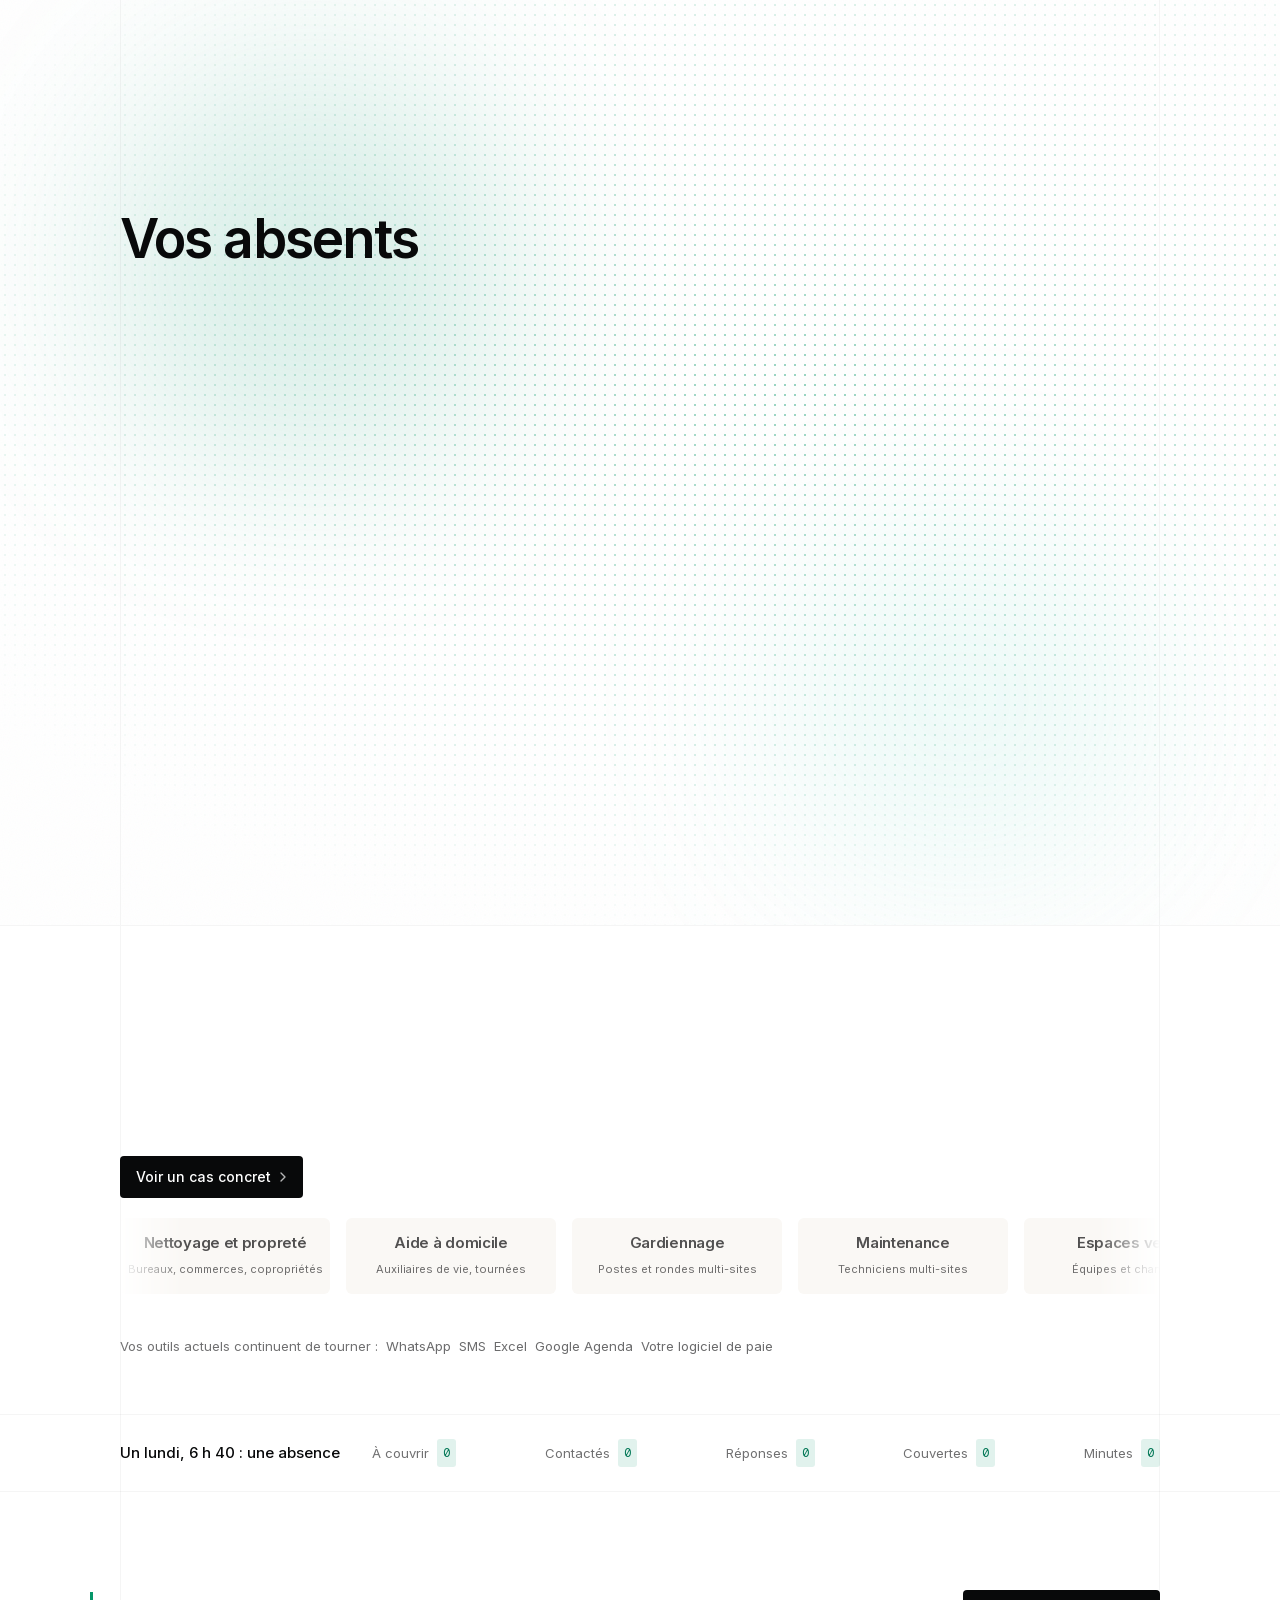
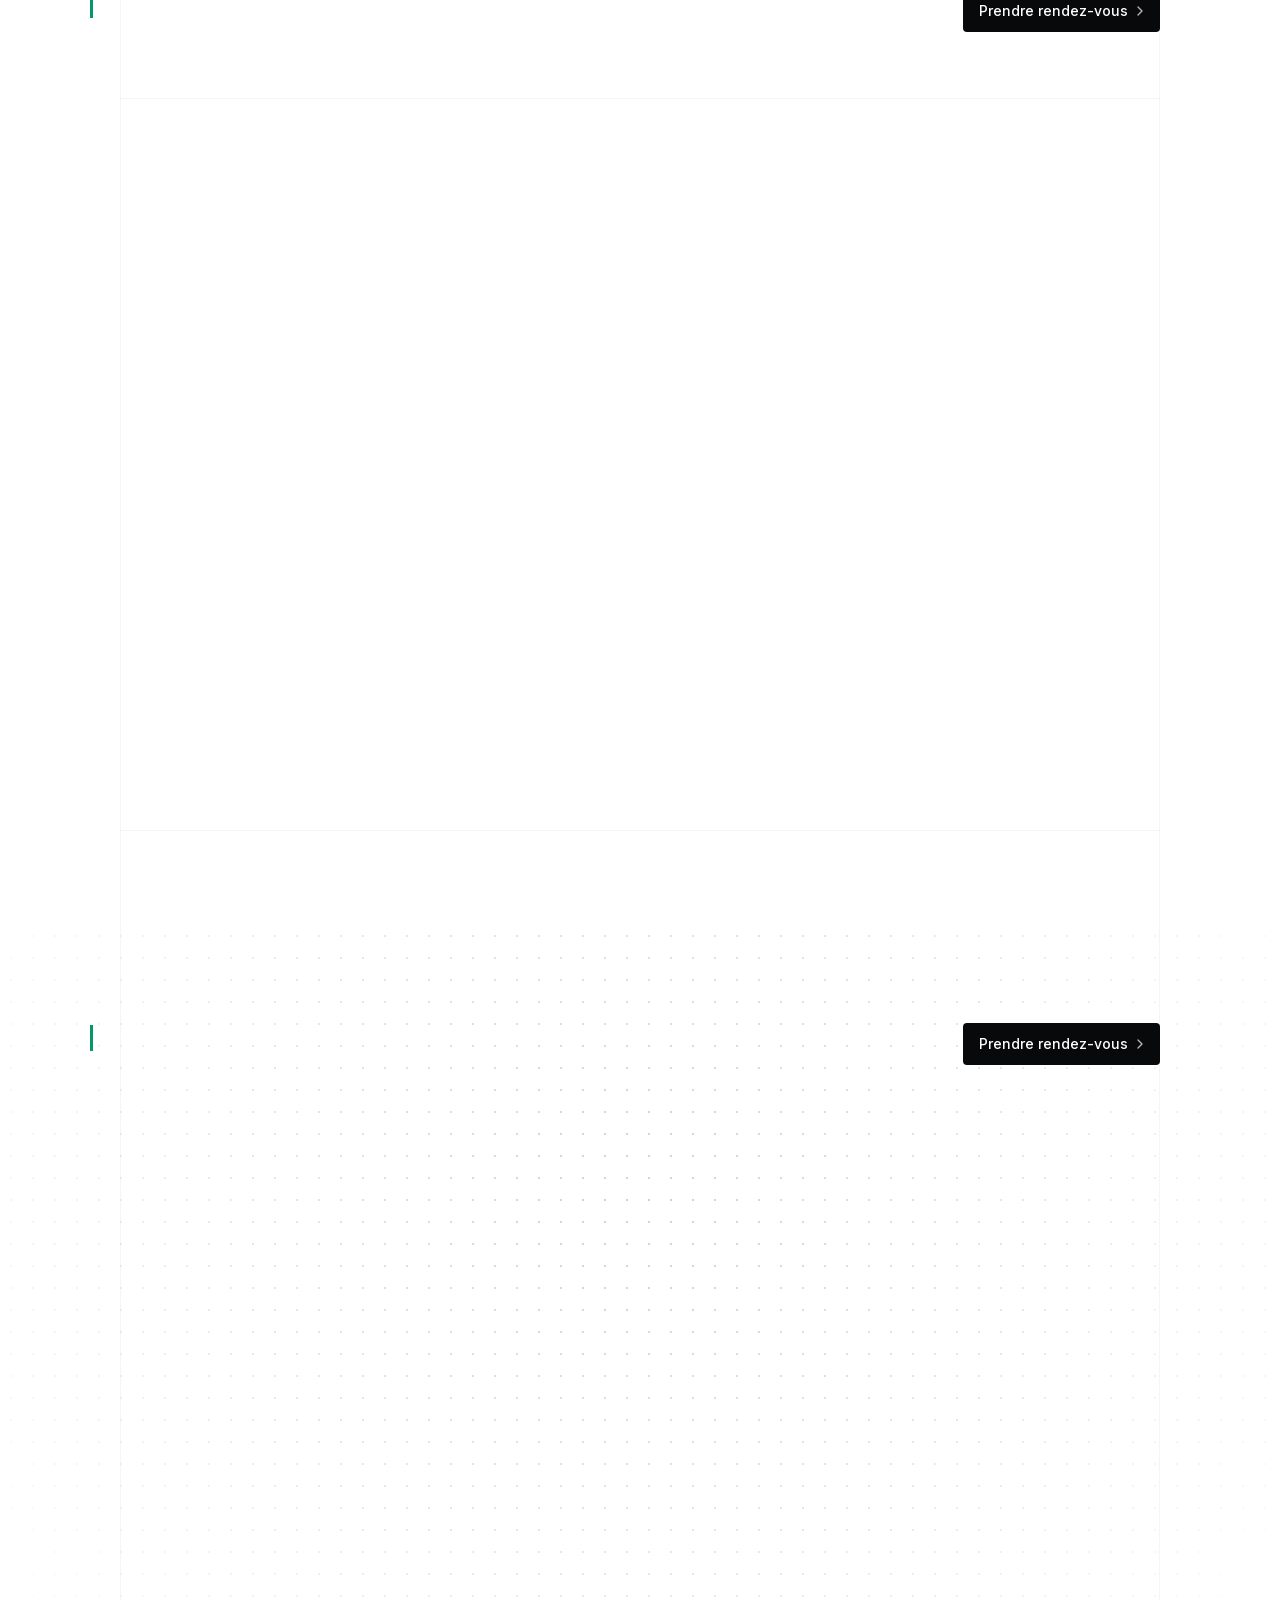
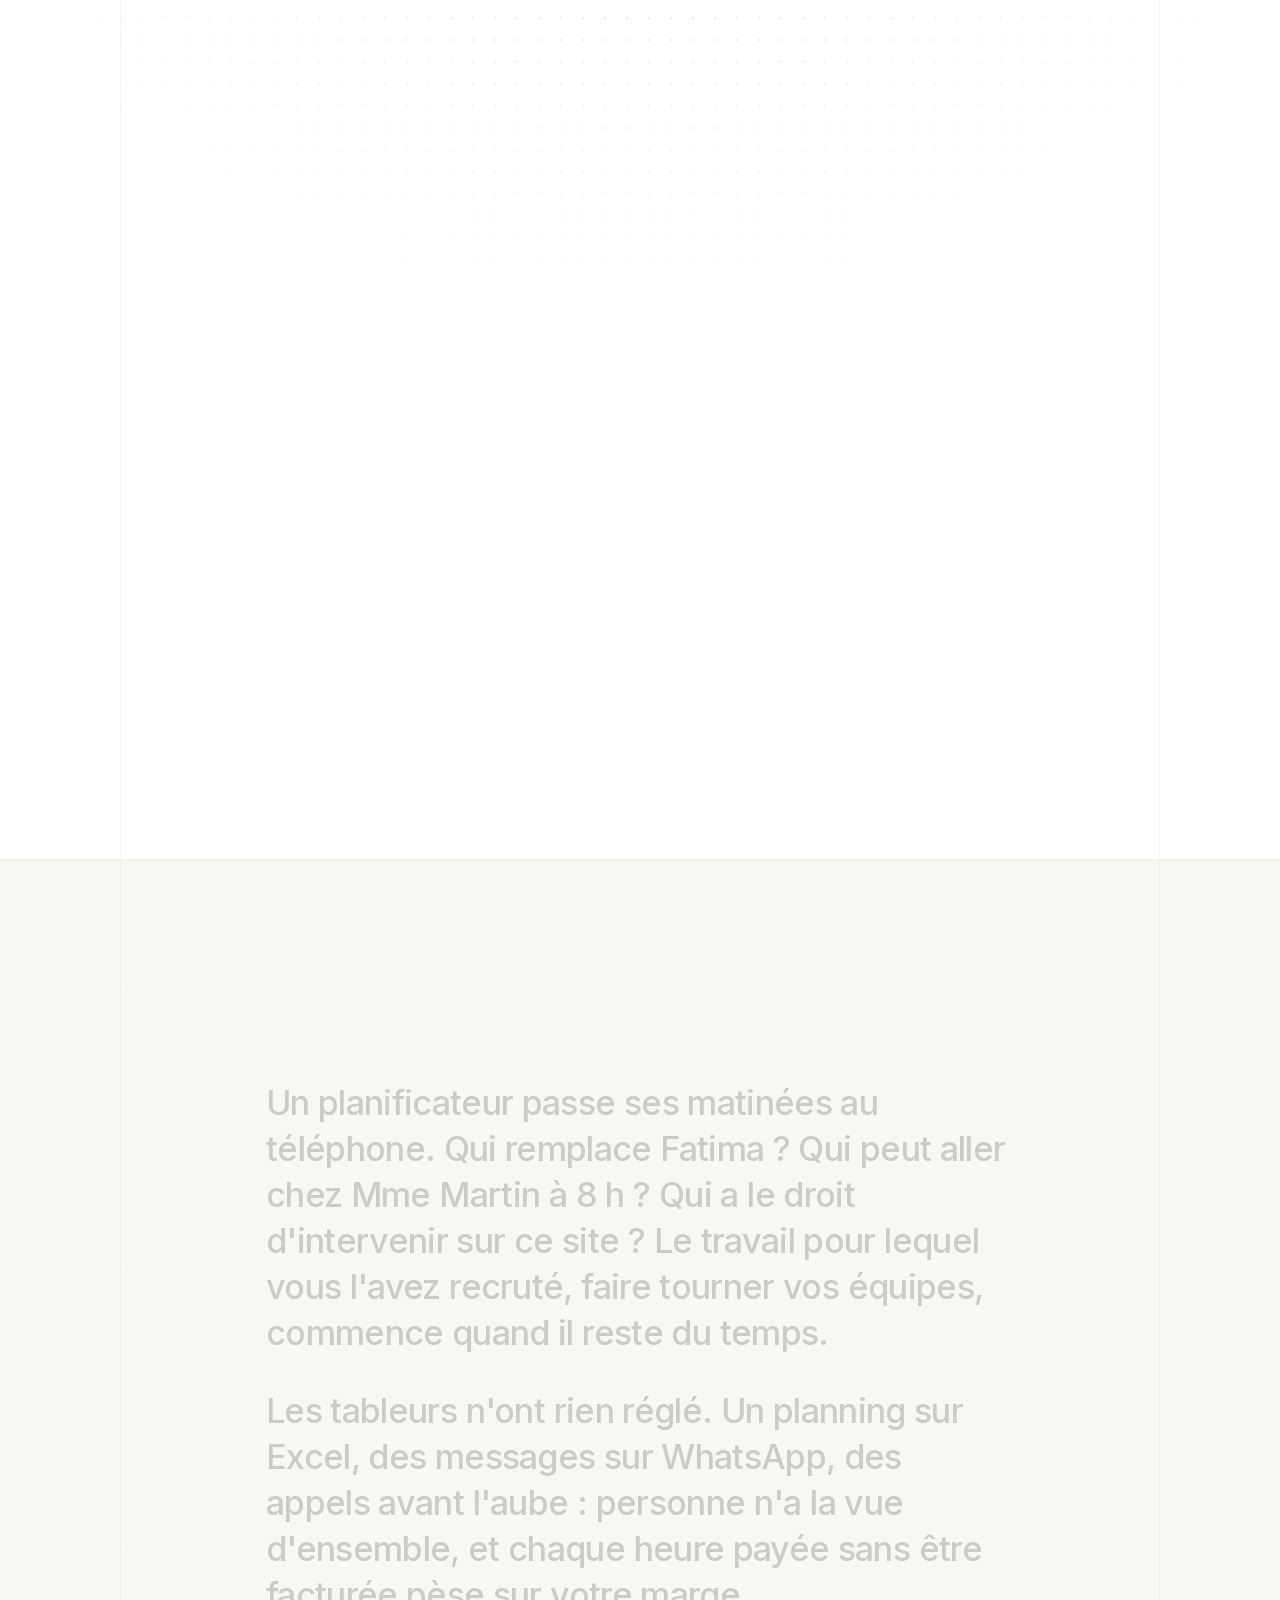
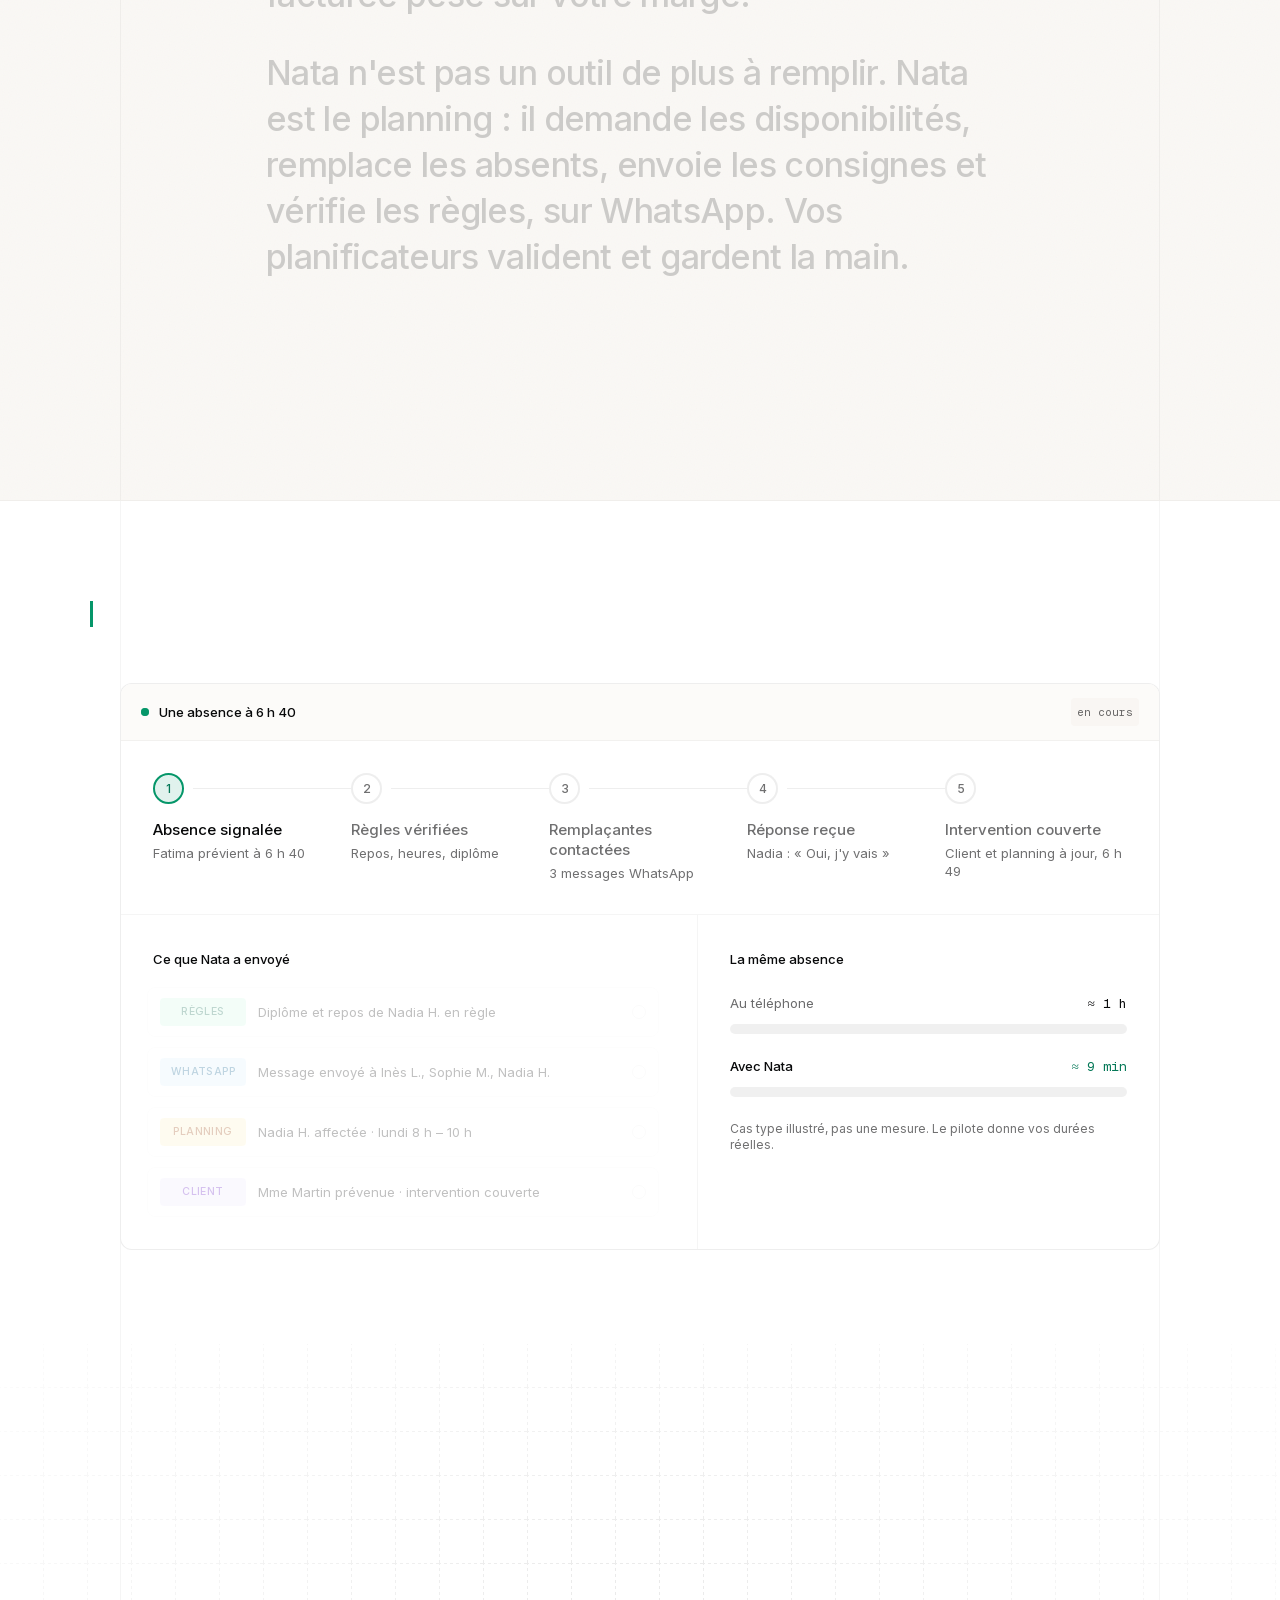
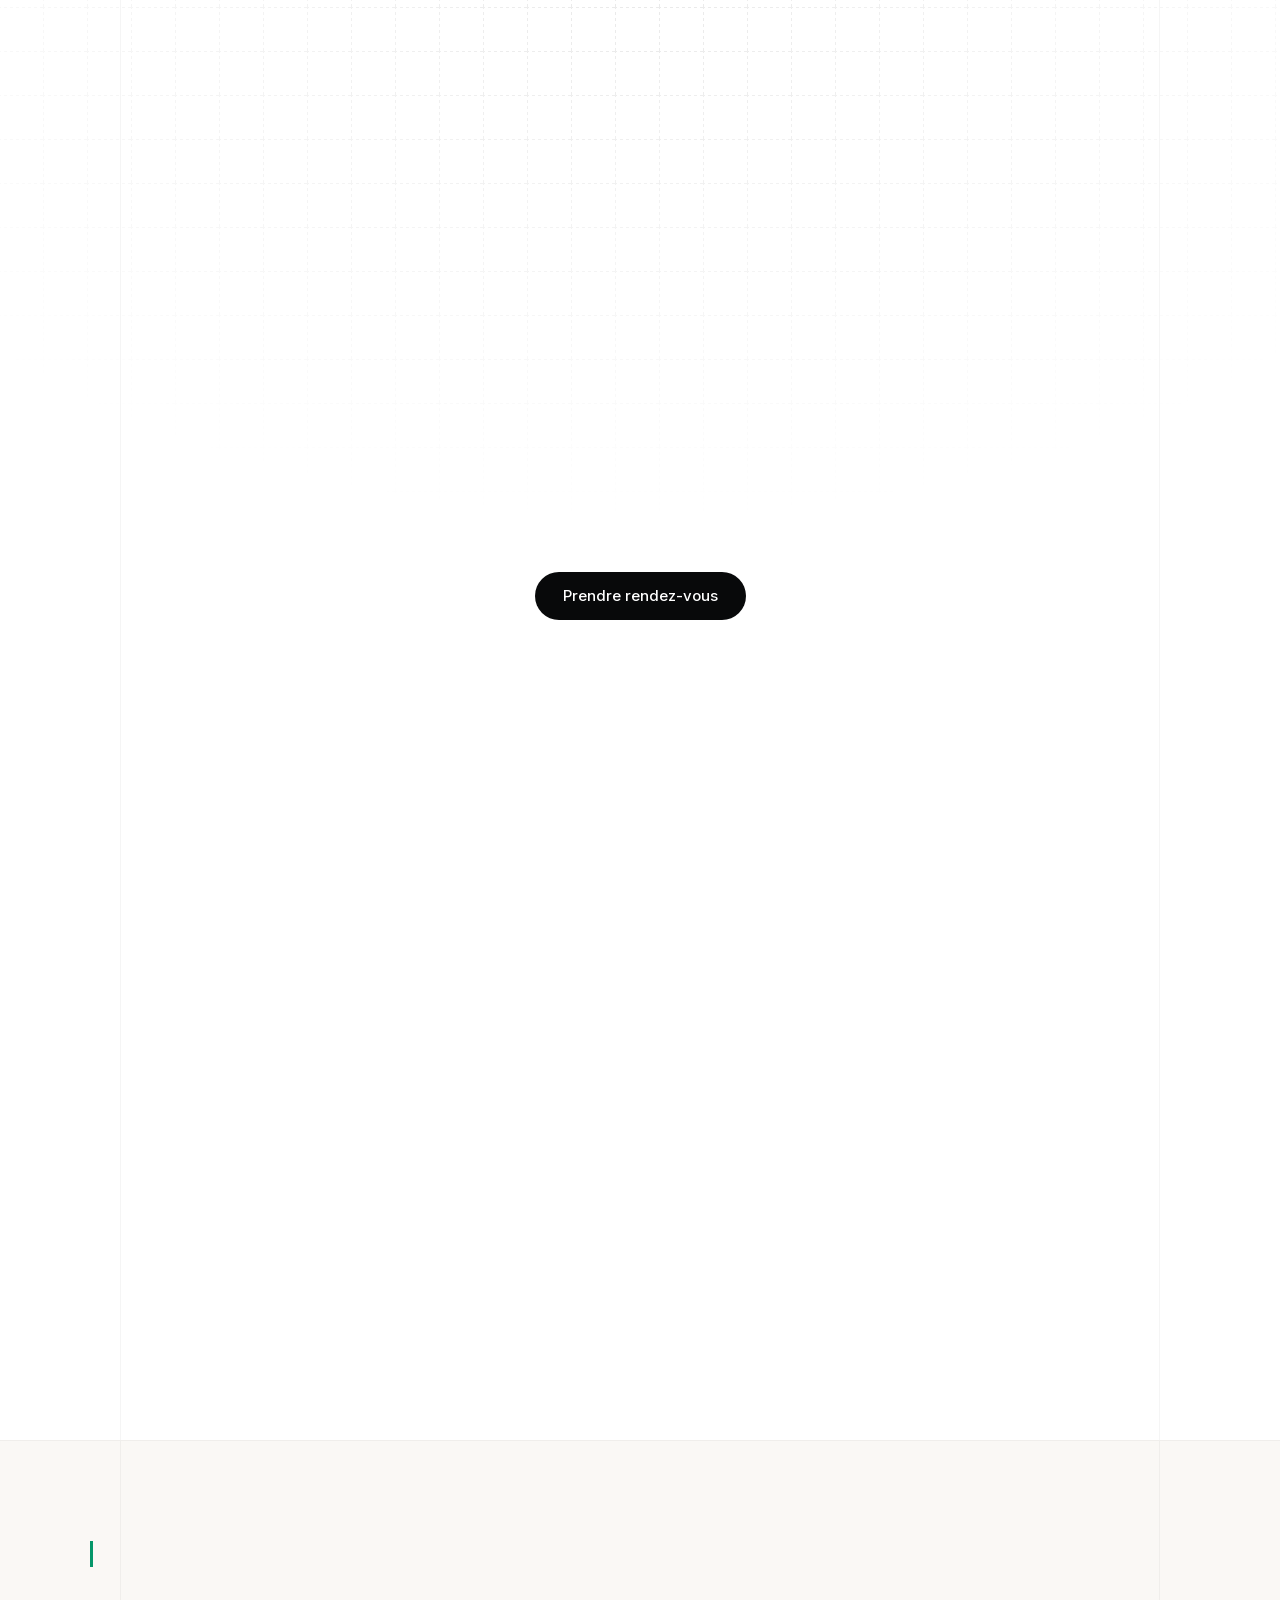
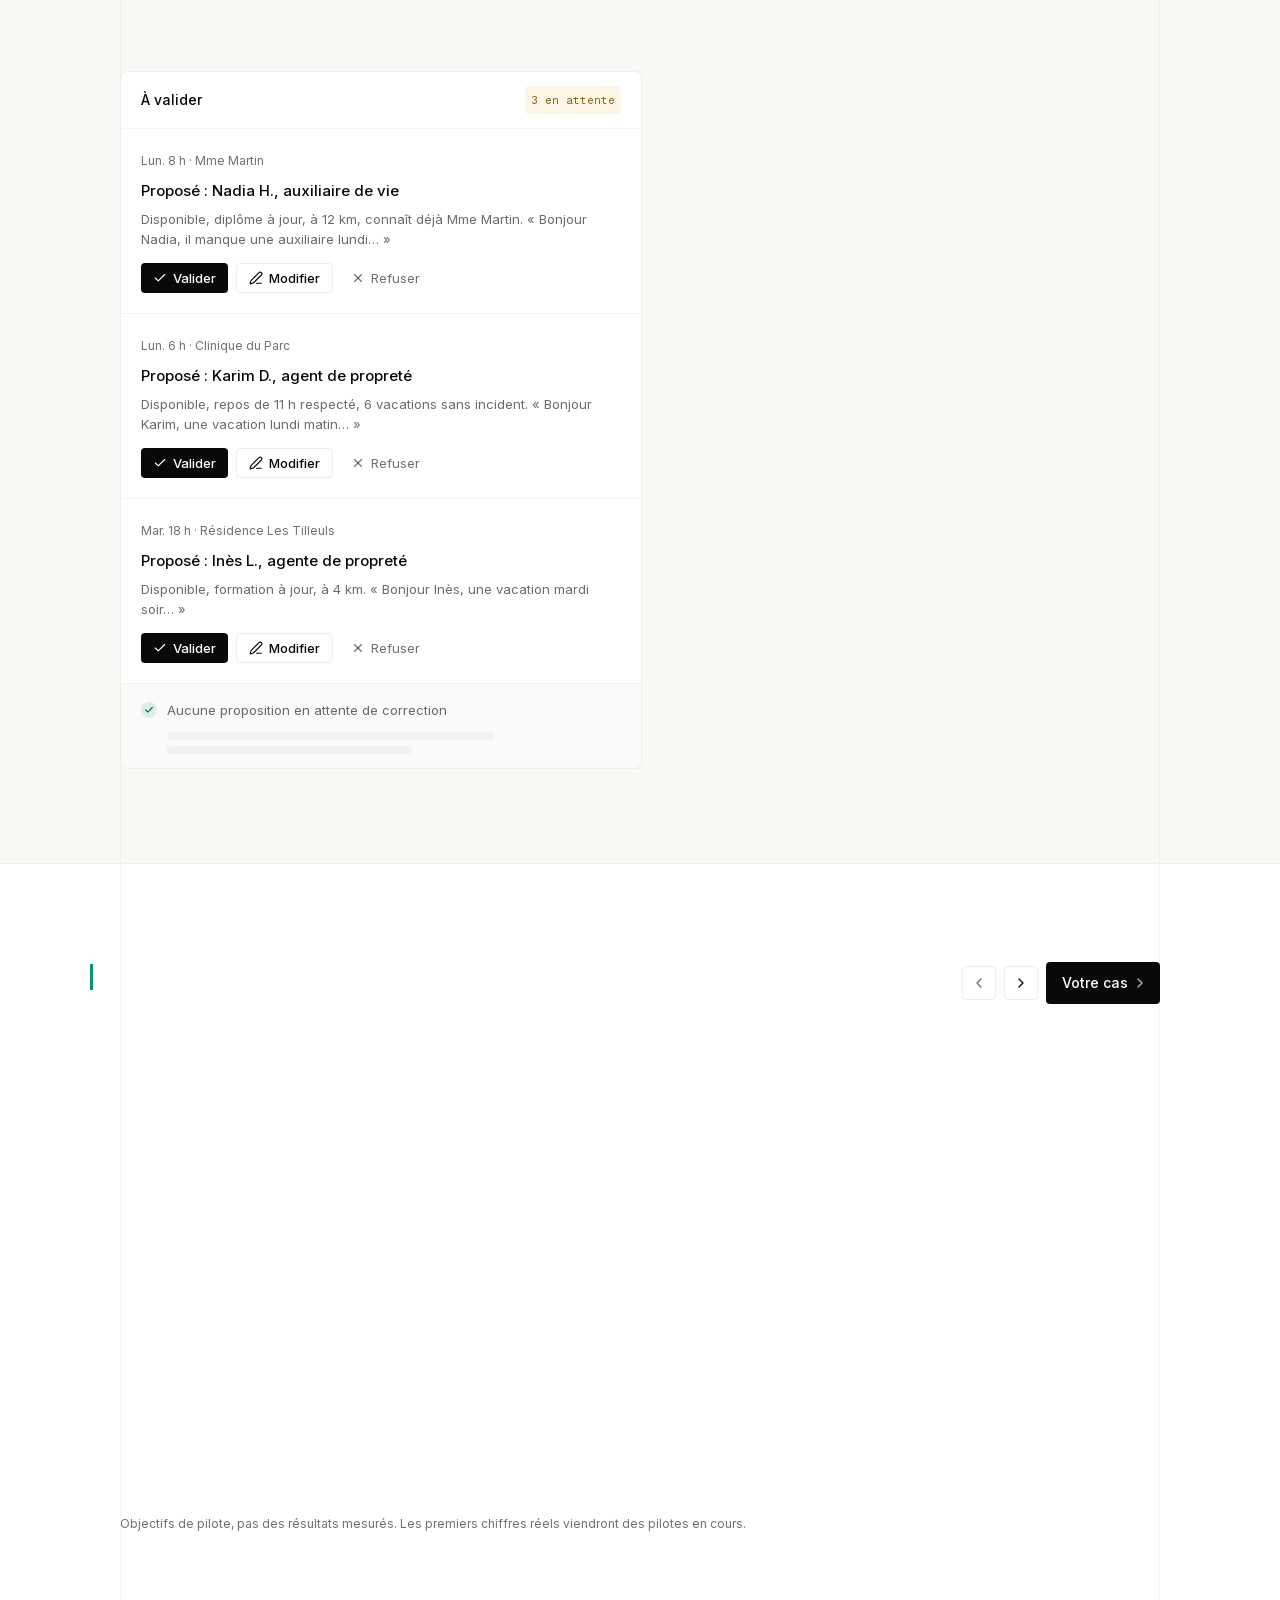
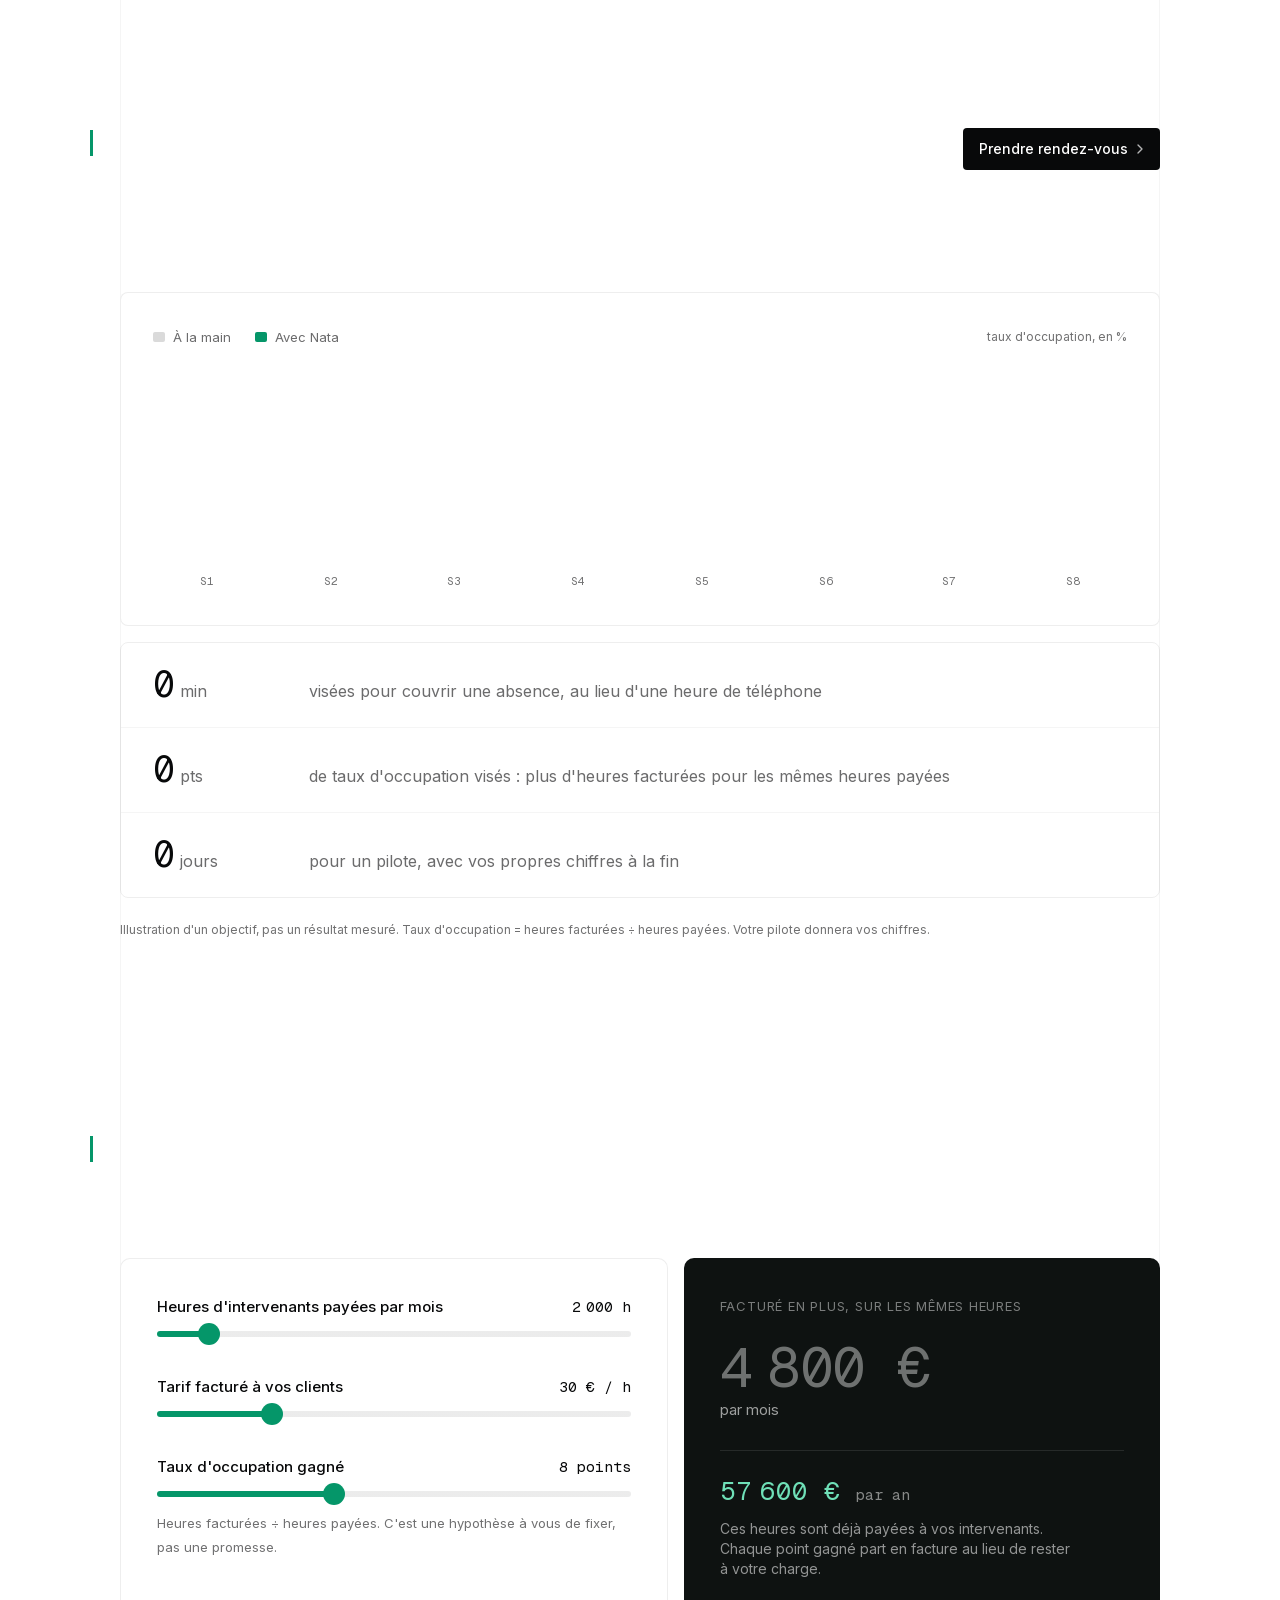
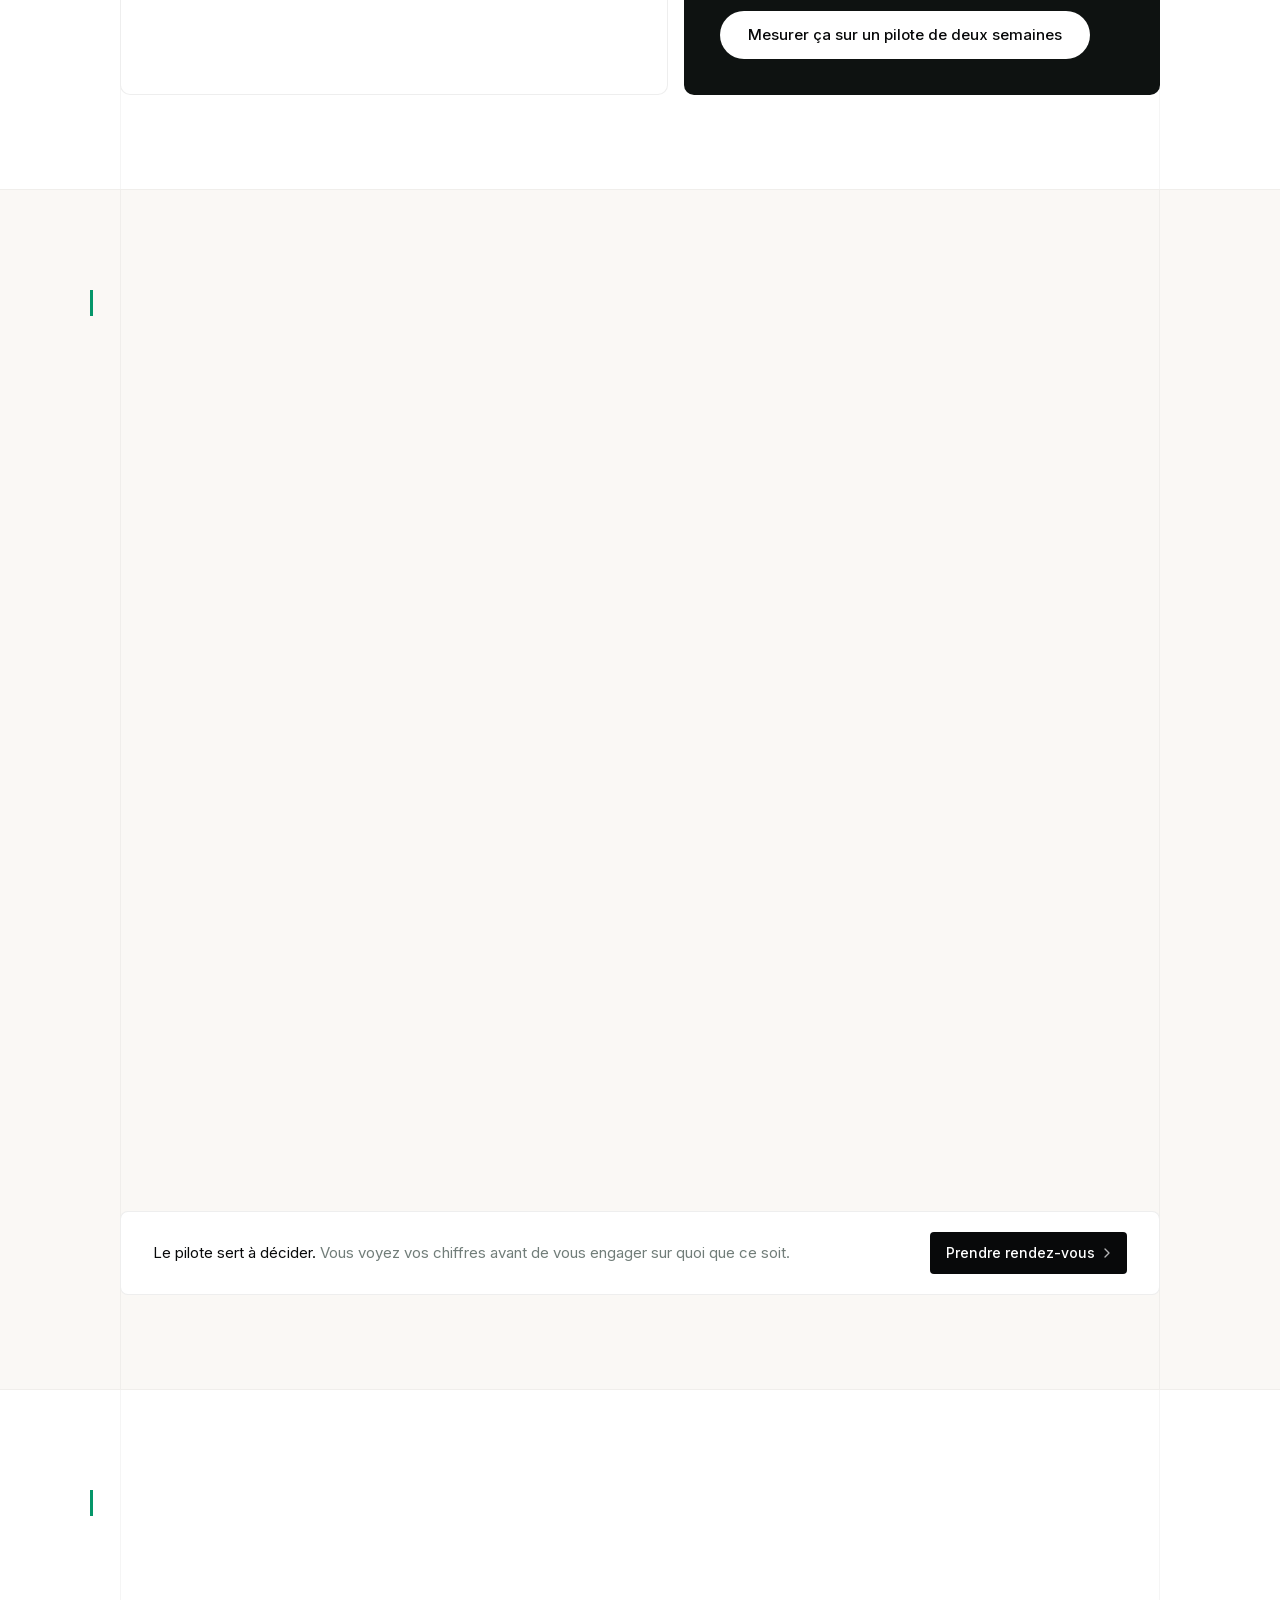
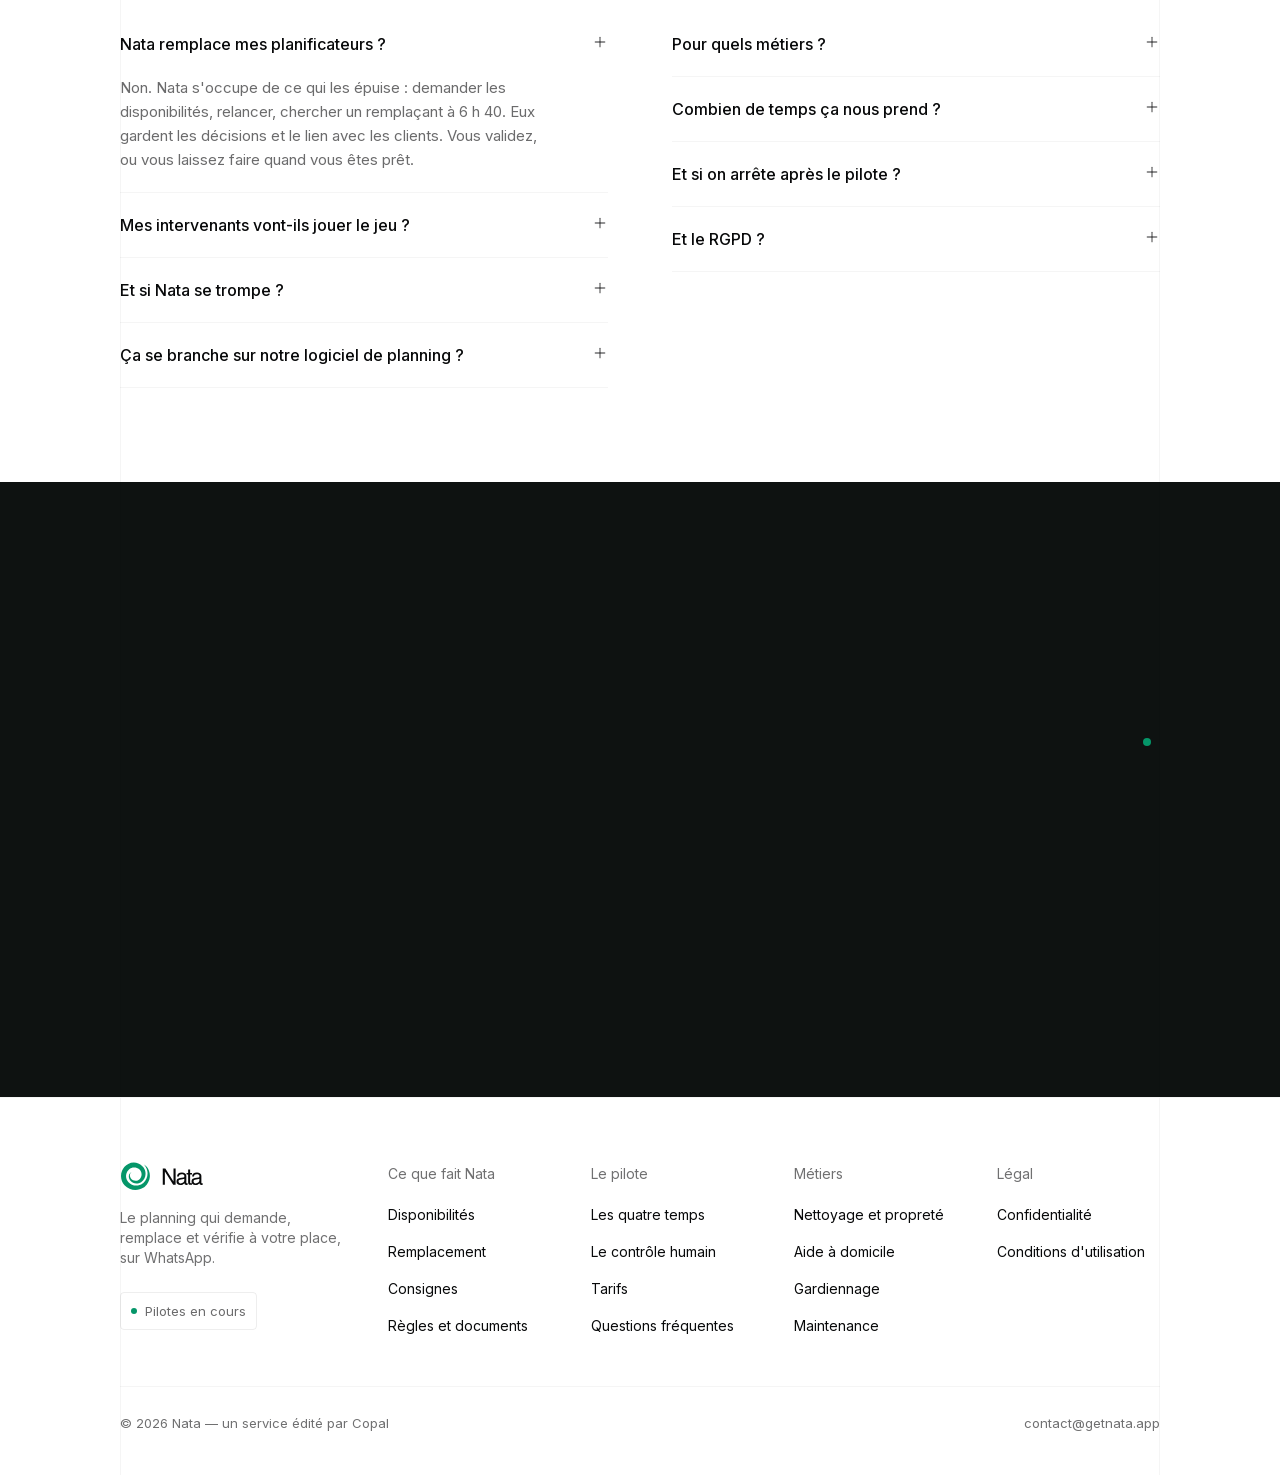
==== commit 15df8648: "Name Copal as the editor, in the footer and in the privacy policy The WhatsApp display name review f" ====
--- a/index.html
+++ b/index.html
@@ -1 +1 @@
-<!DOCTYPE html><html lang="fr" class="inter_6f63e4fe-module__BMM7va__variable geist_mono_1bf8cbf6-module__FlyLvG__variable h-full"><head><meta charSet="utf-8"/><meta name="viewport" content="width=device-width, initial-scale=1"/><link rel="preload" href="/_next/static/media/1bffadaabf893a1e-s.p.3-6t-g6q0vh0a.woff2" as="font" crossorigin="" type="font/woff2"/><link rel="preload" href="/_next/static/media/797e433ab948586e-s.p.0r6juujl39pe6.woff2" as="font" crossorigin="" type="font/woff2"/><link rel="preload" href="/_next/static/media/83afe278b6a6bb3c-s.p.2bn3s6zvc0dyp.woff2" as="font" crossorigin="" type="font/woff2"/><link rel="stylesheet" href="/_next/static/chunks/3paw1ef1biyc9.css" data-precedence="next"/><link rel="preload" as="script" fetchPriority="low" href="/_next/static/chunks/2nwqoerny79-z.js"/><script src="/_next/static/chunks/06fgwlbotija1.js" async=""></script><script src="/_next/static/chunks/3bi5xq9p8sig4.js" async=""></script><script src="/_next/static/chunks/turbopack-2n5gh82z4x7fk.js" async=""></script><script src="/_next/static/chunks/1d4h-sglyo8ft.js" async=""></script><script src="/_next/static/chunks/3yme4_s7e9gs_.js" async=""></script><script src="/_next/static/chunks/0hebzf-8fct_c.js" async=""></script><script src="/_next/static/chunks/2_y2w_qsuxh35.js" async=""></script><meta name="next-size-adjust" content=""/><title>Nata | Planning pour entreprises de nettoyage et d&#x27;aide à domicile</title><meta name="description" content="Nata est un logiciel de planning pour les entreprises de nettoyage et d&#x27;aide à domicile : il remplace les absents sur WhatsApp, confirme le premier qui accepte et met le planning à jour."/><meta name="robots" content="noindex, nofollow"/><meta name="googlebot" content="noindex, nofollow"/><link rel="icon" href="/icon.png?icon.2t0whizlrz4rf.png" sizes="512x512" type="image/png"/><script src="/_next/static/chunks/0cz1d0mv5g_q7.js" noModule=""></script></head><body class="min-h-full flex flex-col"><div hidden=""><!--$--><!--/$--></div><a href="#contenu" class="skip">Aller au contenu</a><div aria-hidden="true" class="fixed inset-x-0 top-[64px] z-[60] h-px origin-left bg-accent" style="transform:scaleX(0)"></div><header class="fixed inset-x-0 top-0 z-50 h-[65px] bg-bg/[0.97] border-b border-transparent" style="opacity:0;transform:translateY(-70px)"><div aria-hidden="true" class="pointer-events-none absolute inset-x-0 top-full h-[26px]" style="background:linear-gradient(to bottom, rgb(255 255 255 / 0.92), rgb(255 255 255 / 0))"></div><div class="wrap flex h-full items-center justify-between gap-8"><a href="#" class="flex shrink-0 items-center text-ink" aria-label="Nata, accueil"><svg viewBox="0 146 824 298" class="h-[30px] w-auto" role="img" aria-label="Nata"><path fill="#059669" d="M 238.398438 171.882812 C 260.996094 185.164062 278.597656 207.492188 287.855469 232.039062 C 296.058594 253.171875 298.523438 276.535156 295.640625 299.140625 C 295.417969 300.632812 294.886719 304.230469 294.648438 305.65625 C 294.394531 307.039062 293.617188 310.683594 293.320312 312.136719 C 293.101562 313.332031 292.558594 315.242188 292.265625 316.4375 C 291.550781 319.320312 290.722656 322.164062 289.78125 324.984375 C 284.710938 340.765625 276.804688 355.644531 266.816406 368.894531 C 264.101562 372.417969 260.957031 376.285156 257.90625 379.578125 C 256.128906 381.601562 253.148438 384.4375 251.214844 386.371094 C 250.007812 387.460938 247.035156 390.140625 245.863281 391.183594 C 244.707031 392.140625 241.464844 394.753906 240.25 395.738281 C 238.390625 397.121094 236.269531 398.628906 234.367188 399.980469 C 174.453125 440.730469 93.53125 429.90625 44.972656 376.554688 C 9.742188 337.800781 0.261719 281.261719 20.261719 232.925781 C 32.152344 204.140625 54.019531 179.339844 81.914062 165.238281 C 112.738281 149.609375 150.132812 147.832031 182.171875 160.804688 C 209.820312 171.839844 233.21875 193.25 245.132812 220.535156 C 264.824219 265.003906 250.507812 319.167969 209.597656 345.984375 C 175.207031 368.632812 127.519531 363.25 101.625 330.523438 C 87.515625 313.292969 83.339844 288.429688 92.128906 268.40625 C 95.832031 259.792969 101.800781 252.027344 109.5 246.660156 C 110.515625 245.898438 111.640625 245.257812 112.695312 244.59375 C 108.945312 248.601562 105.78125 253.117188 103.460938 258.066406 C 101.660156 261.875 100.308594 265.921875 99.511719 270.058594 C 96.628906 284.195312 100.011719 299.214844 108.683594 310.652344 C 126.175781 333.726562 159.851562 339.796875 184.425781 324.613281 C 221.558594 300.859375 224.863281 247.742188 191.710938 218.964844 C 163.039062 193.21875 117.710938 193.464844 89.285156 219.457031 C 78.207031 229.566406 69.695312 242.539062 64.886719 256.746094 C 54.652344 286.808594 60.9375 320.574219 81.847656 344.566406 C 118.097656 386.101562 180.679688 392.46875 224.847656 359.585938 C 224.847656 359.585938 227.664062 357.449219 227.664062 357.449219 C 228.515625 356.726562 230.894531 354.734375 231.730469 354.03125 C 244.46875 342.542969 255.097656 328.449219 262.210938 312.792969 C 283.898438 265.398438 274.214844 209.679688 238.398438 171.882812 Z M 238.398438 171.882812 " fill-opacity="1" fill-rule="nonzero"></path><g fill="currentColor" fill-opacity="1"><g transform="translate(406.718429, 371.586354)"><g><path d="M 124.828125 -161.09375 L 145.859375 -161.09375 L 145.859375 0 L 121.640625 0 L 39.453125 -130.1875 L 39.015625 -130.1875 L 39.015625 0 L 18.1875 0 L 18.1875 -161.09375 L 43.71875 -161.09375 L 124.390625 -31.015625 L 124.828125 -31.015625 Z M 124.828125 -161.09375 "></path></g></g></g><g fill="currentColor" fill-opacity="1"><g transform="translate(552.818552, 371.586354)"><g><path d="M 86.140625 -59.9375 C 84.671875 -58.40625 81.800781 -57.164062 77.53125 -56.21875 C 73.257812 -55.269531 65.28125 -54.03125 53.59375 -52.5 C 44.96875 -51.46875 38.628906 -49.34375 34.578125 -46.125 C 30.523438 -42.914062 28.5 -38.679688 28.5 -33.421875 C 28.5 -26.992188 30.210938 -21.988281 33.640625 -18.40625 C 37.078125 -14.832031 42.554688 -13.046875 50.078125 -13.046875 C 59.503906 -13.046875 67.867188 -15.726562 75.171875 -21.09375 C 82.484375 -26.46875 86.140625 -32.988281 86.140625 -40.65625 Z M 13.921875 -81.640625 C 14.359375 -94.867188 18.648438 -104.695312 26.796875 -111.125 C 34.941406 -117.550781 46.796875 -120.765625 62.359375 -120.765625 C 74.773438 -120.765625 85.179688 -117.953125 93.578125 -112.328125 C 101.984375 -106.703125 106.1875 -98.59375 106.1875 -88 L 106.1875 -20.390625 C 106.1875 -15.785156 108.269531 -13.484375 112.4375 -13.484375 C 114.113281 -13.484375 116.269531 -13.773438 118.90625 -14.359375 L 118.90625 0 C 115.320312 1.457031 111.59375 2.1875 107.71875 2.1875 C 101 2.1875 95.992188 0.742188 92.703125 -2.140625 C 89.421875 -5.023438 87.707031 -9.535156 87.5625 -15.671875 C 76.3125 -2.960938 62.175781 3.390625 45.15625 3.390625 C 34.050781 3.390625 25.132812 0.25 18.40625 -6.03125 C 11.6875 -12.3125 8.328125 -20.492188 8.328125 -30.578125 C 8.328125 -40.878906 11.25 -49.207031 17.09375 -55.5625 C 22.9375 -61.914062 31.445312 -65.75 42.625 -67.0625 L 77.484375 -71.34375 C 83.765625 -72.289062 86.90625 -76.929688 86.90625 -85.265625 C 86.90625 -91.398438 84.617188 -96.109375 80.046875 -99.390625 C 75.484375 -102.679688 68.5625 -104.328125 59.28125 -104.328125 C 51.03125 -104.328125 44.691406 -102.5 40.265625 -98.84375 C 35.847656 -95.195312 33.203125 -89.460938 32.328125 -81.640625 Z M 13.921875 -81.640625 "></path></g></g></g><g fill="currentColor" fill-opacity="1"><g transform="translate(658.151303, 371.586354)"><g><path d="M 38.578125 -101.046875 L 38.578125 -24.65625 C 38.578125 -21.664062 39.394531 -19.382812 41.03125 -17.8125 C 42.675781 -16.238281 45.617188 -15.453125 49.859375 -15.453125 L 57.421875 -15.453125 L 57.421875 0 C 50.265625 1.019531 45.332031 1.53125 42.625 1.53125 C 34.375 1.53125 28.347656 -0.4375 24.546875 -4.375 C 20.742188 -8.320312 18.84375 -14.71875 18.84375 -23.5625 L 18.84375 -101.046875 L 2.953125 -101.046875 L 2.953125 -117.375 L 18.84375 -117.375 L 18.84375 -150.140625 L 38.578125 -150.140625 L 38.578125 -117.375 L 57.421875 -117.375 L 57.421875 -101.046875 Z M 38.578125 -101.046875 "></path></g></g></g><g fill="currentColor" fill-opacity="1"><g transform="translate(702.333011, 371.586354)"><g><path d="M 86.140625 -59.9375 C 84.671875 -58.40625 81.800781 -57.164062 77.53125 -56.21875 C 73.257812 -55.269531 65.28125 -54.03125 53.59375 -52.5 C 44.96875 -51.46875 38.628906 -49.34375 34.578125 -46.125 C 30.523438 -42.914062 28.5 -38.679688 28.5 -33.421875 C 28.5 -26.992188 30.210938 -21.988281 33.640625 -18.40625 C 37.078125 -14.832031 42.554688 -13.046875 50.078125 -13.046875 C 59.503906 -13.046875 67.867188 -15.726562 75.171875 -21.09375 C 82.484375 -26.46875 86.140625 -32.988281 86.140625 -40.65625 Z M 13.921875 -81.640625 C 14.359375 -94.867188 18.648438 -104.695312 26.796875 -111.125 C 34.941406 -117.550781 46.796875 -120.765625 62.359375 -120.765625 C 74.773438 -120.765625 85.179688 -117.953125 93.578125 -112.328125 C 101.984375 -106.703125 106.1875 -98.59375 106.1875 -88 L 106.1875 -20.390625 C 106.1875 -15.785156 108.269531 -13.484375 112.4375 -13.484375 C 114.113281 -13.484375 116.269531 -13.773438 118.90625 -14.359375 L 118.90625 0 C 115.320312 1.457031 111.59375 2.1875 107.71875 2.1875 C 101 2.1875 95.992188 0.742188 92.703125 -2.140625 C 89.421875 -5.023438 87.707031 -9.535156 87.5625 -15.671875 C 76.3125 -2.960938 62.175781 3.390625 45.15625 3.390625 C 34.050781 3.390625 25.132812 0.25 18.40625 -6.03125 C 11.6875 -12.3125 8.328125 -20.492188 8.328125 -30.578125 C 8.328125 -40.878906 11.25 -49.207031 17.09375 -55.5625 C 22.9375 -61.914062 31.445312 -65.75 42.625 -67.0625 L 77.484375 -71.34375 C 83.765625 -72.289062 86.90625 -76.929688 86.90625 -85.265625 C 86.90625 -91.398438 84.617188 -96.109375 80.046875 -99.390625 C 75.484375 -102.679688 68.5625 -104.328125 59.28125 -104.328125 C 51.03125 -104.328125 44.691406 -102.5 40.265625 -98.84375 C 35.847656 -95.195312 33.203125 -89.460938 32.328125 -81.640625 Z M 13.921875 -81.640625 "></path></g></g></g></svg></a><nav class="hidden items-center gap-1 lg:flex"><a href="/#plateforme" class="flex items-center gap-1 rounded-[4px] px-2.5 py-1 text-[14px] font-medium text-ink transition-opacity duration-150 ease-out hover:opacity-60">Ce que fait Nata</a><a href="/#whatsapp" class="flex items-center gap-1 rounded-[4px] px-2.5 py-1 text-[14px] font-medium text-ink transition-opacity duration-150 ease-out hover:opacity-60">WhatsApp</a><a href="/#methode" class="flex items-center gap-1 rounded-[4px] px-2.5 py-1 text-[14px] font-medium text-ink transition-opacity duration-150 ease-out hover:opacity-60">Le pilote</a><a href="/#cas" class="flex items-center gap-1 rounded-[4px] px-2.5 py-1 text-[14px] font-medium text-ink transition-opacity duration-150 ease-out hover:opacity-60">Cas d&#x27;usage</a><a href="/#offre" class="flex items-center gap-1 rounded-[4px] px-2.5 py-1 text-[14px] font-medium text-ink transition-opacity duration-150 ease-out hover:opacity-60">Tarifs</a></nav><div class="flex shrink-0 items-center gap-2"><span class="hidden lg:block"><a href="/#methode" class="inline-flex shrink-0 items-center gap-2 rounded-[4px] border border-line bg-bg font-medium text-ink transition-[background-color,transform] duration-150 ease-out hover:bg-surface active:scale-[0.97] active:duration-75 h-[34px] px-3.5 text-[14px]">Voir le pilote</a></span><a href="/#contact" class="inline-flex shrink-0 items-center gap-1 rounded-[4px] bg-ink font-medium text-white transition-[opacity,transform] duration-150 ease-out hover:opacity-85 active:scale-[0.97] active:duration-75 h-[34px] pl-3.5 pr-2.5 text-[14px]">Réserver une démo<svg xmlns="http://www.w3.org/2000/svg" width="24" height="24" viewBox="0 0 24 24" fill="none" stroke="currentColor" stroke-width="2" stroke-linecap="round" stroke-linejoin="round" class="lucide lucide-chevron-right size-4 opacity-70" aria-hidden="true"><path d="m9 18 6-6-6-6"></path></svg></a><button type="button" aria-expanded="false" aria-label="Ouvrir le menu" class="flex size-[34px] items-center justify-center rounded-[4px] border border-line text-ink lg:hidden"><svg xmlns="http://www.w3.org/2000/svg" width="24" height="24" viewBox="0 0 24 24" fill="none" stroke="currentColor" stroke-width="2" stroke-linecap="round" stroke-linejoin="round" class="lucide lucide-menu size-4" aria-hidden="true"><path d="M4 5h16"></path><path d="M4 12h16"></path><path d="M4 19h16"></path></svg></button></div></div></header><div class="fixed inset-x-3 bottom-3 z-40 transition-[opacity,transform] duration-300 ease-out lg:hidden pointer-events-none translate-y-4 opacity-0"><a href="/#contact" class="flex h-[52px] items-center justify-center rounded-full bg-ink text-[16px] font-medium text-white shadow-[0_10px_30px_-10px_rgba(8,9,10,0.5)]">Réserver une démo</a></div><main id="contenu" class="flex-1"><section class="rails relative relative overflow-hidden pt-[65px]"><div aria-hidden="true" class="pointer-events-none absolute inset-0 overflow-hidden "><div class="absolute rounded-full blur-[90px] left-[8%] top-[6%] size-[420px] bg-[#059669]/[0.14]"></div><div class="absolute rounded-full blur-[90px] bottom-[4%] right-[10%] size-[380px] bg-[#7ad9c8]/[0.12]"></div></div><div aria-hidden="true" class="pointer-events-none absolute inset-0 " style="background-image:radial-gradient(rgb(5 150 105 / 0.42) 1.5px, transparent 1.5px);background-size:10px 10px;mask-image:radial-gradient(ellipse 78% 62% at 62% 42%, #000, transparent);-webkit-mask-image:radial-gradient(ellipse 78% 62% at 62% 42%, #000, transparent)"></div><div aria-hidden="true" class="pointer-events-none absolute inset-0 opacity-[0.035] " style="background-image:url(&quot;data:image/svg+xml,%3Csvg xmlns=&#x27;http://www.w3.org/2000/svg&#x27; width=&#x27;140&#x27; height=&#x27;140&#x27;%3E%3Cfilter id=&#x27;n&#x27;%3E%3CfeTurbulence type=&#x27;fractalNoise&#x27; baseFrequency=&#x27;0.85&#x27; numOctaves=&#x27;3&#x27;/%3E%3C/filter%3E%3Crect width=&#x27;140&#x27; height=&#x27;140&#x27; filter=&#x27;url(%23n)&#x27;/%3E%3C/svg%3E&quot;)"></div><div class="wrap relative z-[1] lg:min-h-[860px]"><div class="grid grid-cols-1 items-center gap-12 pt-10 sm:pt-14 lg:grid-cols-[500px_1fr] lg:gap-16 lg:pt-[80px]"><div class="w-full max-w-[500px] lg:pb-12"><div class="inline-flex items-center gap-2.5 rounded-full border border-line bg-bg/85 py-1.5 pl-3 pr-3.5" style="opacity:0;transform:translateY(14px)"><span class="flex size-1.5 rounded-full bg-accent"></span><span style="--shiny-width:100px" class="dark:text-neutral-400/70 animate-shiny-text bg-size-[var(--shiny-width)_100%] bg-clip-text bg-position-[0_0] bg-no-repeat [transition:background-position_1s_cubic-bezier(.6,.6,0,1)_infinite] bg-linear-to-r from-transparent via-black/80 via-50% to-transparent dark:via-white/80 mx-0 max-w-none text-[13px] text-ink-60">Nettoyage</span><span class="text-[13px] text-ink-45">·</span><span class="text-[13px] text-ink-60">Aide à domicile</span></div><h1 class="t-display mt-6 max-w-[13ch] text-[40px] text-ink sm:text-[48px] lg:mt-7 lg:text-[54px]"><span class="block">Vos absents</span><div class="relative mx-auto h-16 w-full max-w-3xl font-sans text-[40pt] leading-none font-bold md:h-24 lg:text-[6rem] !h-[112px] !max-w-none text-left !text-[40px] !leading-[1.02] text-accent-titre sm:!h-[148px] sm:!text-[48px] lg:!h-[168px] lg:!text-[54px]"><span class="absolute inset-x-0 top-0 inline-block w-full text-[inherit] [text-align:inherit]"></span><span class="absolute inset-x-0 top-0 inline-block w-full text-[inherit] [text-align:inherit]"></span></div></h1><h2 class="mt-6 max-w-[34ch] text-[20px] font-medium leading-[28px] tracking-[-0.02em] text-ink sm:text-[23px] sm:leading-[30px] lg:mt-7" style="opacity:0;transform:translateY(14px)">Nata est un<!-- --> <span class="text-accent-ink">logiciel de planning</span> <!-- -->pour les entreprises de nettoyage et d&#x27;aide à domicile.</h2><p class="mt-4 max-w-[46ch] text-[16px] leading-[25px] text-ink-60 sm:text-[17px] sm:leading-[26px]" style="opacity:0;transform:translateY(14px)">Un agent ou une auxiliaire de vie est absent ? Nata contacte les remplaçants possibles sur WhatsApp, confirme le premier qui accepte et met le planning à jour.<!-- --> <b class="font-medium text-ink">Vous gardez la main.</b></p><div class="mt-8 flex flex-wrap items-center gap-x-5 gap-y-4 sm:mt-9" style="opacity:0;transform:translateY(14px)"><button style="--spread:90deg;--shimmer-color:#059669;--radius:999px;--speed:2.6s;--cut:0.05em;--bg:#08090a" class="group relative z-0 flex cursor-pointer items-center justify-center overflow-hidden [border-radius:var(--radius)] border border-white/10 py-3 whitespace-nowrap text-white [background:var(--bg)] transform-gpu transition-transform duration-300 ease-in-out active:translate-y-px h-[52px] w-full px-7 text-[16px] font-medium shadow-none sm:h-[48px] sm:w-auto sm:text-[15px]"><div class="-z-30 blur-[2px] @container-[size] absolute inset-0 overflow-visible"><div class="animate-shimmer-slide absolute inset-0 aspect-[1] h-[100cqh] rounded-none [mask:none]"><div class="animate-spin-around absolute -inset-full w-auto [translate:0_0] rotate-0 [background:conic-gradient(from_calc(270deg-(var(--spread)*0.5)),transparent_0,var(--shimmer-color)_var(--spread),transparent_var(--spread))]"></div></div></div>Réserver une démo<div class="absolute inset-0 size-full rounded-2xl px-4 py-1.5 text-sm font-medium shadow-[inset_0_-8px_10px_#ffffff1f] transform-gpu transition-all duration-300 ease-in-out group-hover:shadow-[inset_0_-6px_10px_#ffffff3f] group-active:shadow-[inset_0_-10px_10px_#ffffff3f]"></div><div class="absolute inset-(--cut) -z-20 [border-radius:var(--radius)] [background:var(--bg)]"></div></button><a href="#methode" class="group inline-flex items-center gap-2 text-[15px] font-medium text-ink"><span class="border-b border-ink/25 pb-0.5 transition-colors duration-150 group-hover:border-ink">Voir le pilote</span><svg xmlns="http://www.w3.org/2000/svg" width="24" height="24" viewBox="0 0 24 24" fill="none" stroke="currentColor" stroke-width="2" stroke-linecap="round" stroke-linejoin="round" class="lucide lucide-arrow-right size-4 transition-transform duration-200 ease-out group-hover:translate-x-0.5" aria-hidden="true"><path d="M5 12h14"></path><path d="m12 5 7 7-7 7"></path></svg></a></div><p class="mt-6 text-[14px] text-ink-45" style="opacity:0;transform:translateY(14px)">Pilote de deux semaines, sur vos vrais plannings.<!-- --> <a href="#offre" class="text-ink-60 underline underline-offset-2">Voir comment ça se passe</a>.</p></div><div class="mx-auto w-full max-w-[600px] lg:mx-0 lg:max-w-none" style="opacity:0;transform:translateY(24px)"><div class="relative w-full overflow-hidden rounded-[18px] border border-line bg-bg"><div class="flex items-center justify-between border-b border-line-soft bg-[#fcfbf9] px-4 py-2.5"><span class="flex items-center gap-2 text-[12px] font-medium text-ink"><span class="relative flex size-2"><span class="absolute inline-flex size-full animate-ping rounded-full bg-accent opacity-60"></span><span class="relative inline-flex size-2 rounded-full bg-accent"></span></span>Absence · en direct</span><span class="rounded-full px-2.5 py-0.5 font-mono text-[12px] tabular-nums transition-colors duration-500 bg-ink/[0.05] text-ink-60">0 min 00 s</span></div><div class="relative aspect-[5/4.6] w-full"><svg viewBox="0 0 100 100" preserveAspectRatio="none" class="absolute inset-0 size-full" aria-hidden="true"><line x1="27" y1="50" x2="45" y2="50" stroke="rgb(8 9 10 / 0.14)" stroke-width="1.2" vector-effect="non-scaling-stroke" stroke-dasharray="3 3"></line><line x1="55" y1="50" x2="66" y2="15" stroke="rgb(8 9 10 / 0.14)" stroke-width="1.2" vector-effect="non-scaling-stroke" stroke-dasharray="3 3" style="transition:stroke 0.4s, stroke-width 0.4s"></line><line x1="55" y1="50" x2="66" y2="38" stroke="rgb(8 9 10 / 0.14)" stroke-width="1.2" vector-effect="non-scaling-stroke" stroke-dasharray="3 3" style="transition:stroke 0.4s, stroke-width 0.4s"></line><line x1="55" y1="50" x2="66" y2="61" stroke="rgb(8 9 10 / 0.14)" stroke-width="1.2" vector-effect="non-scaling-stroke" stroke-dasharray="3 3" style="transition:stroke 0.4s, stroke-width 0.4s"></line><line x1="55" y1="50" x2="66" y2="84" stroke="rgb(8 9 10 / 0.14)" stroke-width="1.2" vector-effect="non-scaling-stroke" stroke-dasharray="3 3" style="transition:stroke 0.4s, stroke-width 0.4s"></line></svg><div class="absolute left-[3%] top-1/2 w-[26%] -translate-y-1/2"><div class="rounded-[10px] border p-2 transition-colors duration-500 sm:p-2.5 border-line bg-bg"><span class="inline-flex items-center gap-1 rounded-full px-1.5 py-0.5 text-[9.5px] font-medium sm:text-[10.5px] bg-[#fdecea] text-[#a3352a]"><span class="size-1.5 rounded-full bg-[#a3352a]"></span>À couvrir</span><p class="mt-1.5 text-[11px] font-medium leading-[14px] text-ink sm:text-[12.5px] sm:leading-4">Lun. 8 h – 10 h</p><p class="text-[10px] leading-[13px] text-ink-45 sm:text-[11px] sm:leading-4">Chez Mme Martin</p><p class="mt-1 hidden text-[10px] leading-3 text-ink-45 sm:block">Fatima est absente</p></div></div><div class="absolute left-[50%] top-1/2 -translate-x-1/2 -translate-y-1/2"><span aria-hidden="true" class="absolute inset-0 rounded-full bg-accent"></span><div class="relative flex size-[46px] items-center justify-center rounded-full border border-line bg-white sm:size-[54px]"><svg viewBox="0 146 300 298" class="h-5 w-auto sm:h-6" aria-hidden="true"><path fill="#059669" d="M 238.398438 171.882812 C 260.996094 185.164062 278.597656 207.492188 287.855469 232.039062 C 296.058594 253.171875 298.523438 276.535156 295.640625 299.140625 C 295.417969 300.632812 294.886719 304.230469 294.648438 305.65625 C 294.394531 307.039062 293.617188 310.683594 293.320312 312.136719 C 293.101562 313.332031 292.558594 315.242188 292.265625 316.4375 C 291.550781 319.320312 290.722656 322.164062 289.78125 324.984375 C 284.710938 340.765625 276.804688 355.644531 266.816406 368.894531 C 264.101562 372.417969 260.957031 376.285156 257.90625 379.578125 C 256.128906 381.601562 253.148438 384.4375 251.214844 386.371094 C 250.007812 387.460938 247.035156 390.140625 245.863281 391.183594 C 244.707031 392.140625 241.464844 394.753906 240.25 395.738281 C 238.390625 397.121094 236.269531 398.628906 234.367188 399.980469 C 174.453125 440.730469 93.53125 429.90625 44.972656 376.554688 C 9.742188 337.800781 0.261719 281.261719 20.261719 232.925781 C 32.152344 204.140625 54.019531 179.339844 81.914062 165.238281 C 112.738281 149.609375 150.132812 147.832031 182.171875 160.804688 C 209.820312 171.839844 233.21875 193.25 245.132812 220.535156 C 264.824219 265.003906 250.507812 319.167969 209.597656 345.984375 C 175.207031 368.632812 127.519531 363.25 101.625 330.523438 C 87.515625 313.292969 83.339844 288.429688 92.128906 268.40625 C 95.832031 259.792969 101.800781 252.027344 109.5 246.660156 C 110.515625 245.898438 111.640625 245.257812 112.695312 244.59375 C 108.945312 248.601562 105.78125 253.117188 103.460938 258.066406 C 101.660156 261.875 100.308594 265.921875 99.511719 270.058594 C 96.628906 284.195312 100.011719 299.214844 108.683594 310.652344 C 126.175781 333.726562 159.851562 339.796875 184.425781 324.613281 C 221.558594 300.859375 224.863281 247.742188 191.710938 218.964844 C 163.039062 193.21875 117.710938 193.464844 89.285156 219.457031 C 78.207031 229.566406 69.695312 242.539062 64.886719 256.746094 C 54.652344 286.808594 60.9375 320.574219 81.847656 344.566406 C 118.097656 386.101562 180.679688 392.46875 224.847656 359.585938 C 224.847656 359.585938 227.664062 357.449219 227.664062 357.449219 C 228.515625 356.726562 230.894531 354.734375 231.730469 354.03125 C 244.46875 342.542969 255.097656 328.449219 262.210938 312.792969 C 283.898438 265.398438 274.214844 209.679688 238.398438 171.882812 Z M 238.398438 171.882812 "></path></svg></div><p class="absolute left-1/2 top-full mt-1.5 -translate-x-1/2 whitespace-nowrap rounded-full bg-ink px-2 py-0.5 text-[9.5px] font-medium text-white sm:text-[10.5px]" style="opacity:0;transform:translateY(4px)">En veille</p></div><div class="absolute right-[2%] w-[36%] -translate-y-1/2" style="top:15%;opacity:0;transform:translateX(10px)"><div class="rounded-[10px] border px-2 py-1.5 transition-colors duration-500 sm:px-2.5 sm:py-2 border-line bg-bg"><div class="flex items-center gap-1.5"><span class="flex size-5 shrink-0 items-center justify-center rounded-full bg-ink/[0.07] text-[9.5px] font-medium text-ink-60 sm:size-6 sm:text-[10.5px]">I</span><div class="min-w-0 flex-1"><p class="truncate text-[10.5px] font-medium leading-[13px] text-ink sm:text-[12px] sm:leading-4">Inès L.</p><p class="hidden truncate text-[10px] leading-3 text-ink-45 sm:block">En règle · 4 km</p></div><span class="shrink-0"></span></div></div></div><div class="absolute right-[2%] w-[36%] -translate-y-1/2" style="top:38%;opacity:0;transform:translateX(10px)"><div class="rounded-[10px] border px-2 py-1.5 transition-colors duration-500 sm:px-2.5 sm:py-2 border-line bg-bg"><div class="flex items-center gap-1.5"><span class="flex size-5 shrink-0 items-center justify-center rounded-full bg-ink/[0.07] text-[9.5px] font-medium text-ink-60 sm:size-6 sm:text-[10.5px]">S</span><div class="min-w-0 flex-1"><p class="truncate text-[10.5px] font-medium leading-[13px] text-ink sm:text-[12px] sm:leading-4">Sophie M.</p><p class="hidden truncate text-[10px] leading-3 text-ink-45 sm:block">En règle · 9 km</p></div><span class="shrink-0"></span></div></div></div><div class="absolute right-[2%] w-[36%] -translate-y-1/2" style="top:61%;opacity:0;transform:translateX(10px)"><div class="rounded-[10px] border px-2 py-1.5 transition-colors duration-500 sm:px-2.5 sm:py-2 border-line bg-bg"><div class="flex items-center gap-1.5"><span class="flex size-5 shrink-0 items-center justify-center rounded-full bg-ink/[0.07] text-[9.5px] font-medium text-ink-60 sm:size-6 sm:text-[10.5px]">N</span><div class="min-w-0 flex-1"><p class="truncate text-[10.5px] font-medium leading-[13px] text-ink sm:text-[12px] sm:leading-4">Nadia H.</p><p class="hidden truncate text-[10px] leading-3 text-ink-45 sm:block">En règle · 12 km</p></div><span class="shrink-0"></span></div></div></div><div class="absolute right-[2%] w-[36%] -translate-y-1/2" style="top:84%;opacity:0;transform:translateX(10px)"><div class="rounded-[10px] border px-2 py-1.5 transition-colors duration-500 sm:px-2.5 sm:py-2 border-line bg-bg"><div class="flex items-center gap-1.5"><span class="flex size-5 shrink-0 items-center justify-center rounded-full bg-ink/[0.07] text-[9.5px] font-medium text-ink-60 sm:size-6 sm:text-[10.5px]">H</span><div class="min-w-0 flex-1"><p class="truncate text-[10.5px] font-medium leading-[13px] text-ink sm:text-[12px] sm:leading-4">Hélène K.</p><p class="hidden truncate text-[10px] leading-3 text-ink-45 sm:block">En règle · 15 km</p></div><span class="shrink-0"></span></div></div></div></div><div class="flex items-center justify-between gap-3 border-t border-line-soft bg-[#fcfbf9] px-4 py-2.5"><p class="text-[12px] text-ink-60" style="opacity:0;transform:translateY(4px)">Nata écrit aux profils en règle, dans l&#x27;ordre.</p></div></div></div></div></div></section><section class="rails relative border-t border-line-soft"><div class="wrap relative z-[1] pt-10"><div class="grid grid-cols-1 gap-8 md:grid-cols-[minmax(0,340px)_1fr] md:gap-14"><div class="flex flex-col justify-between pb-1"><p class="text-[20px] font-medium leading-7 tracking-[-0.01em] t-suite md:text-[24px]" style="opacity:0;transform:translateY(8px)"><span class="text-ink">Des entreprises de nettoyage et d&#x27;aide à domicile</span> <!-- -->qui font encore leur planning à la main, par téléphone et par WhatsApp.</p><div class="mt-6 md:mt-10"><a href="#cas" class="inline-flex shrink-0 items-center gap-1 rounded-[4px] bg-ink font-medium text-white transition-[opacity,transform] duration-150 ease-out hover:opacity-85 active:scale-[0.97] active:duration-75 h-[42px] pl-4 pr-3 text-[14px]">Voir un cas concret<svg xmlns="http://www.w3.org/2000/svg" width="24" height="24" viewBox="0 0 24 24" fill="none" stroke="currentColor" stroke-width="2" stroke-linecap="round" stroke-linejoin="round" class="lucide lucide-chevron-right size-4 opacity-70" aria-hidden="true"><path d="m9 18 6-6-6-6"></path></svg></a></div></div><div class="grid grid-cols-2 gap-4"><div style="opacity:0;transform:translateY(10px)"><div class="flex h-[110px] flex-col items-center justify-center gap-1 rounded-[6px] bg-bg-alt"><span class="text-[17px] font-semibold tracking-[-0.02em] text-ink/80">Nettoyage et propreté</span><span class="text-[11px] text-ink-45">Bureaux, commerces, copropriétés</span></div></div><div style="opacity:0;transform:translateY(10px)"><div class="flex h-[110px] flex-col items-center justify-center gap-1 rounded-[6px] bg-bg-alt"><span class="text-[17px] font-semibold tracking-[-0.02em] text-ink/80">Aide à domicile</span><span class="text-[11px] text-ink-45">Auxiliaires de vie, tournées</span></div></div><div style="opacity:0;transform:translateY(10px)"><div class="flex h-[110px] flex-col items-center justify-center gap-1 rounded-[6px] bg-bg-alt"><span class="text-[17px] font-semibold tracking-[-0.02em] text-ink/80">Gardiennage</span><span class="text-[11px] text-ink-45">Postes et rondes multi-sites</span></div></div><div style="opacity:0;transform:translateY(10px)"><div class="flex h-[110px] flex-col items-center justify-center gap-1 rounded-[6px] bg-bg-alt"><span class="text-[17px] font-semibold tracking-[-0.02em] text-ink/80">Maintenance</span><span class="text-[11px] text-ink-45">Techniciens multi-sites</span></div></div></div></div><div class="mt-4"><div class="group relative overflow-hidden " style="mask-image:linear-gradient(to right, transparent, #000 6%, #000 94%, transparent);-webkit-mask-image:linear-gradient(to right, transparent, #000 6%, #000 94%, transparent)"><div class="flex w-max gap-4 group-hover:[animation-play-state:paused]"><div class="flex gap-4"><div class="flex h-[76px] w-[210px] shrink-0 flex-col items-center justify-center gap-0.5 rounded-[6px] bg-bg-alt"><span class="text-[15px] font-semibold tracking-[-0.02em] text-ink/70">Nettoyage et propreté</span><span class="text-[11px] text-ink-45">Bureaux, commerces, copropriétés</span></div><div class="flex h-[76px] w-[210px] shrink-0 flex-col items-center justify-center gap-0.5 rounded-[6px] bg-bg-alt"><span class="text-[15px] font-semibold tracking-[-0.02em] text-ink/70">Aide à domicile</span><span class="text-[11px] text-ink-45">Auxiliaires de vie, tournées</span></div><div class="flex h-[76px] w-[210px] shrink-0 flex-col items-center justify-center gap-0.5 rounded-[6px] bg-bg-alt"><span class="text-[15px] font-semibold tracking-[-0.02em] text-ink/70">Gardiennage</span><span class="text-[11px] text-ink-45">Postes et rondes multi-sites</span></div><div class="flex h-[76px] w-[210px] shrink-0 flex-col items-center justify-center gap-0.5 rounded-[6px] bg-bg-alt"><span class="text-[15px] font-semibold tracking-[-0.02em] text-ink/70">Maintenance</span><span class="text-[11px] text-ink-45">Techniciens multi-sites</span></div><div class="flex h-[76px] w-[210px] shrink-0 flex-col items-center justify-center gap-0.5 rounded-[6px] bg-bg-alt"><span class="text-[15px] font-semibold tracking-[-0.02em] text-ink/70">Espaces verts</span><span class="text-[11px] text-ink-45">Équipes et chantiers</span></div><div class="flex h-[76px] w-[210px] shrink-0 flex-col items-center justify-center gap-0.5 rounded-[6px] bg-bg-alt"><span class="text-[15px] font-semibold tracking-[-0.02em] text-ink/70">Propreté industrielle</span><span class="text-[11px] text-ink-45">Sites et vacations</span></div></div><div class="flex gap-4" aria-hidden="true"><div class="flex gap-4"><div class="flex h-[76px] w-[210px] shrink-0 flex-col items-center justify-center gap-0.5 rounded-[6px] bg-bg-alt"><span class="text-[15px] font-semibold tracking-[-0.02em] text-ink/70">Nettoyage et propreté</span><span class="text-[11px] text-ink-45">Bureaux, commerces, copropriétés</span></div><div class="flex h-[76px] w-[210px] shrink-0 flex-col items-center justify-center gap-0.5 rounded-[6px] bg-bg-alt"><span class="text-[15px] font-semibold tracking-[-0.02em] text-ink/70">Aide à domicile</span><span class="text-[11px] text-ink-45">Auxiliaires de vie, tournées</span></div><div class="flex h-[76px] w-[210px] shrink-0 flex-col items-center justify-center gap-0.5 rounded-[6px] bg-bg-alt"><span class="text-[15px] font-semibold tracking-[-0.02em] text-ink/70">Gardiennage</span><span class="text-[11px] text-ink-45">Postes et rondes multi-sites</span></div><div class="flex h-[76px] w-[210px] shrink-0 flex-col items-center justify-center gap-0.5 rounded-[6px] bg-bg-alt"><span class="text-[15px] font-semibold tracking-[-0.02em] text-ink/70">Maintenance</span><span class="text-[11px] text-ink-45">Techniciens multi-sites</span></div><div class="flex h-[76px] w-[210px] shrink-0 flex-col items-center justify-center gap-0.5 rounded-[6px] bg-bg-alt"><span class="text-[15px] font-semibold tracking-[-0.02em] text-ink/70">Espaces verts</span><span class="text-[11px] text-ink-45">Équipes et chantiers</span></div><div class="flex h-[76px] w-[210px] shrink-0 flex-col items-center justify-center gap-0.5 rounded-[6px] bg-bg-alt"><span class="text-[15px] font-semibold tracking-[-0.02em] text-ink/70">Propreté industrielle</span><span class="text-[11px] text-ink-45">Sites et vacations</span></div></div></div></div></div></div><p class="mt-10 flex flex-wrap items-center gap-x-2 gap-y-1 text-[13px] text-ink-45"><span>Vos outils actuels continuent de tourner :</span><span class="text-ink-60">WhatsApp</span><span class="text-ink-60">SMS</span><span class="text-ink-60">Excel</span><span class="text-ink-60">Google Agenda</span><span class="text-ink-60">Votre logiciel de paie</span></p></div><div class="mt-14 border-y border-line-soft"><div class="wrap relative z-[1] "><div class="flex flex-col items-start gap-4 py-6 md:flex-row md:items-center md:gap-8"><p class="shrink-0 text-[15px] font-medium text-ink">Un lundi, 6 h 40 : une absence</p><div class="flex flex-1 flex-wrap items-center gap-x-6 gap-y-3 md:justify-between"><div class="flex items-center gap-2"><span class="text-[13px] text-ink-45">À couvrir</span><span class="rounded-[3px] bg-accent-soft px-1.5 py-0.5 text-[12px] text-accent-ink"><span class="font-mono tabular-nums">0</span></span></div><div class="flex items-center gap-2"><span class="text-[13px] text-ink-45">Contactés</span><span class="rounded-[3px] bg-accent-soft px-1.5 py-0.5 text-[12px] text-accent-ink"><span class="font-mono tabular-nums">0</span></span></div><div class="flex items-center gap-2"><span class="text-[13px] text-ink-45">Réponses</span><span class="rounded-[3px] bg-accent-soft px-1.5 py-0.5 text-[12px] text-accent-ink"><span class="font-mono tabular-nums">0</span></span></div><div class="flex items-center gap-2"><span class="text-[13px] text-ink-45">Couvertes</span><span class="rounded-[3px] bg-accent-soft px-1.5 py-0.5 text-[12px] text-accent-ink"><span class="font-mono tabular-nums">0</span></span></div><div class="flex items-center gap-2"><span class="text-[13px] text-ink-45">Minutes</span><span class="rounded-[3px] bg-accent-soft px-1.5 py-0.5 text-[12px] text-accent-ink"><span class="font-mono tabular-nums">0</span></span></div></div></div></div></div></section><section id="terrains" class="rails relative py-14 md:py-[94px]"><div class="wrap relative z-[1] "><div class="flex flex-col items-start justify-between gap-6 md:flex-row md:gap-10 "><h2 class="marque max-w-[46ch] text-[28px] font-medium leading-[33px] tracking-[-0.02em] text-ink md:text-[36px] md:leading-[40px]"><span class=""><span class="inline-block" style="opacity:0;transform:translateY(0.35em)">Quatre</span> <span class="inline-block" style="opacity:0;transform:translateY(0.35em)">tâches</span> <span class="inline-block" style="opacity:0;transform:translateY(0.35em)">que</span> <span class="inline-block" style="opacity:0;transform:translateY(0.35em)">Nata</span> <span class="inline-block" style="opacity:0;transform:translateY(0.35em)">reprend.</span><span class="t-suite"> <span class="inline-block" style="opacity:0;transform:translateY(0.35em)">Celles</span> <span class="inline-block" style="opacity:0;transform:translateY(0.35em)">qui</span> <span class="inline-block" style="opacity:0;transform:translateY(0.35em)">vous</span> <span class="inline-block" style="opacity:0;transform:translateY(0.35em)">prennent</span> <span class="inline-block" style="opacity:0;transform:translateY(0.35em)">vos</span> <span class="inline-block" style="opacity:0;transform:translateY(0.35em)">matinées.</span></span></span></h2><div class="shrink-0 pt-1"><a href="#contact" class="inline-flex shrink-0 items-center gap-1 rounded-[4px] bg-ink font-medium text-white transition-[opacity,transform] duration-150 ease-out hover:opacity-85 active:scale-[0.97] active:duration-75 h-[42px] pl-4 pr-3 text-[14px]">Prendre rendez-vous<svg xmlns="http://www.w3.org/2000/svg" width="24" height="24" viewBox="0 0 24 24" fill="none" stroke="currentColor" stroke-width="2" stroke-linecap="round" stroke-linejoin="round" class="lucide lucide-chevron-right size-4 opacity-70" aria-hidden="true"><path d="m9 18 6-6-6-6"></path></svg></a></div></div><div class="mt-8 divide-y divide-line-soft border-y border-line-soft"><div class="grid grid-cols-1 gap-4 py-7 md:grid-cols-[210px_1fr_1fr] md:gap-10 md:py-8" style="opacity:0;transform:translateY(14px)"><div><div class="flex items-center gap-2.5"><span class="size-2.5 shrink-0 rounded-full" style="background:#059669"></span><span class="text-[18px] font-medium tracking-[-0.01em] text-ink">Disponibilités</span></div><p class="mt-2 font-mono text-[12px] text-ink-45">Collecte, relances, mise à jour</p></div><div><p class="text-[17px] font-medium leading-6 tracking-[-0.01em] text-ink">Savoir qui est disponible, sans courir après personne.</p><p class="mt-2.5 text-[14px] leading-[22px] text-ink-60">Nata demande les disponibilités sur WhatsApp, relance ceux qui n&#x27;ont pas répondu et range les réponses dans le planning.</p></div><div class="border-t border-line-soft pt-4 md:border-l md:border-t-0 md:pl-8 md:pt-0"><p class="font-mono text-[11px] uppercase tracking-[0.06em] text-ink-45">Ce que ça change</p><p class="mt-2.5 text-[15px] leading-[23px] text-ink">Plus de messages à recopier dans un tableur. Le planning se remplit tout seul.</p></div></div><div class="grid grid-cols-1 gap-4 py-7 md:grid-cols-[210px_1fr_1fr] md:gap-10 md:py-8" style="opacity:0;transform:translateY(14px)"><div><div class="flex items-center gap-2.5"><span class="size-2.5 shrink-0 rounded-full" style="background:#2563eb"></span><span class="text-[18px] font-medium tracking-[-0.01em] text-ink">Remplacement</span></div><p class="mt-2 font-mono text-[12px] text-ink-45">Absence, retard, désistement</p></div><div><p class="text-[17px] font-medium leading-6 tracking-[-0.01em] text-ink">Couvrir une absence avant que le client s&#x27;en aperçoive.</p><p class="mt-2.5 text-[14px] leading-[22px] text-ink-60">Une absence est signalée : Nata écrit aux remplaçants possibles (compétences, distance, heures), dans le bon ordre, et confirme le premier qui accepte.</p></div><div class="border-t border-line-soft pt-4 md:border-l md:border-t-0 md:pl-8 md:pt-0"><p class="font-mono text-[11px] uppercase tracking-[0.06em] text-ink-45">Ce que ça change</p><p class="mt-2.5 text-[15px] leading-[23px] text-ink">Le site ou le domicile est couvert sans que vous ayez décroché votre téléphone.</p></div></div><div class="grid grid-cols-1 gap-4 py-7 md:grid-cols-[210px_1fr_1fr] md:gap-10 md:py-8" style="opacity:0;transform:translateY(14px)"><div><div class="flex items-center gap-2.5"><span class="size-2.5 shrink-0 rounded-full" style="background:#d97706"></span><span class="text-[18px] font-medium tracking-[-0.01em] text-ink">Consignes</span></div><p class="mt-2 font-mono text-[12px] text-ink-45">Adresse, accès, tâches</p></div><div><p class="text-[17px] font-medium leading-6 tracking-[-0.01em] text-ink">Que chacun sache où aller, quand, et quoi faire.</p><p class="mt-2.5 text-[14px] leading-[22px] text-ink-60">Chaque intervention part avec l&#x27;adresse, le code d&#x27;accès, l&#x27;horaire et la liste des tâches. L&#x27;intervenant confirme d&#x27;un mot.</p></div><div class="border-t border-line-soft pt-4 md:border-l md:border-t-0 md:pl-8 md:pt-0"><p class="font-mono text-[11px] uppercase tracking-[0.06em] text-ink-45">Ce que ça change</p><p class="mt-2.5 text-[15px] leading-[23px] text-ink">Moins d&#x27;appels « où est la clé ? ». Vous voyez qui a lu et qui est en route.</p></div></div><div class="grid grid-cols-1 gap-4 py-7 md:grid-cols-[210px_1fr_1fr] md:gap-10 md:py-8" style="opacity:0;transform:translateY(14px)"><div><div class="flex items-center gap-2.5"><span class="size-2.5 shrink-0 rounded-full" style="background:#7c3aed"></span><span class="text-[18px] font-medium tracking-[-0.01em] text-ink">Règles et documents</span></div><p class="mt-2 font-mono text-[12px] text-ink-45">Repos, heures, diplômes</p></div><div><p class="text-[17px] font-medium leading-6 tracking-[-0.01em] text-ink">Ne jamais planifier ce qui n&#x27;est pas permis.</p><p class="mt-2.5 text-[14px] leading-[22px] text-ink-60">Nata applique vos règles à chaque affectation : temps de repos, heures maximum, diplôme exigé. Il prévient avant qu&#x27;un document expire.</p></div><div class="border-t border-line-soft pt-4 md:border-l md:border-t-0 md:pl-8 md:pt-0"><p class="font-mono text-[11px] uppercase tracking-[0.06em] text-ink-45">Ce que ça change</p><p class="mt-2.5 text-[15px] leading-[23px] text-ink">Plus de mauvaise surprise en contrôle ni en fin de mois.</p></div></div></div></div></section><section id="plateforme" class="rails relative relative overflow-hidden pt-[94px]"><div aria-hidden="true" class="pointer-events-none absolute inset-0 " style="background-image:radial-gradient(rgb(0 0 0 / 0.18) 1px, transparent 1px);background-size:22px 22px;mask-image:radial-gradient(ellipse 62% 48% at 50% 18%, #000, transparent);-webkit-mask-image:radial-gradient(ellipse 62% 48% at 50% 18%, #000, transparent)"></div><div class="wrap relative z-[1] "><div class="flex flex-col items-start justify-between gap-6 md:flex-row md:gap-10 "><h2 class="marque max-w-[46ch] text-[28px] font-medium leading-[33px] tracking-[-0.02em] text-ink md:text-[36px] md:leading-[40px]"><span class=""><span class="inline-block" style="opacity:0;transform:translateY(0.35em)">Ce</span> <span class="inline-block" style="opacity:0;transform:translateY(0.35em)">que</span> <span class="inline-block" style="opacity:0;transform:translateY(0.35em)">vos</span> <span class="inline-block" style="opacity:0;transform:translateY(0.35em)">planificateurs</span> <span class="inline-block" style="opacity:0;transform:translateY(0.35em)">arrêtent</span> <span class="inline-block" style="opacity:0;transform:translateY(0.35em)">de</span> <span class="inline-block" style="opacity:0;transform:translateY(0.35em)">faire</span> <span class="inline-block" style="opacity:0;transform:translateY(0.35em)">à</span> <span class="inline-block" style="opacity:0;transform:translateY(0.35em)">la</span> <span class="inline-block" style="opacity:0;transform:translateY(0.35em)">main.</span><span class="t-suite"> <span class="inline-block" style="opacity:0;transform:translateY(0.35em)">Nata</span> <span class="inline-block" style="opacity:0;transform:translateY(0.35em)">s&#x27;en</span> <span class="inline-block" style="opacity:0;transform:translateY(0.35em)">charge.</span> <span class="inline-block" style="opacity:0;transform:translateY(0.35em)">Ils</span> <span class="inline-block" style="opacity:0;transform:translateY(0.35em)">gardent</span> <span class="inline-block" style="opacity:0;transform:translateY(0.35em)">les</span> <span class="inline-block" style="opacity:0;transform:translateY(0.35em)">décisions.</span></span></span></h2><div class="shrink-0 pt-1"><a href="#contact" class="inline-flex shrink-0 items-center gap-1 rounded-[4px] bg-ink font-medium text-white transition-[opacity,transform] duration-150 ease-out hover:opacity-85 active:scale-[0.97] active:duration-75 h-[42px] pl-4 pr-3 text-[14px]">Prendre rendez-vous<svg xmlns="http://www.w3.org/2000/svg" width="24" height="24" viewBox="0 0 24 24" fill="none" stroke="currentColor" stroke-width="2" stroke-linecap="round" stroke-linejoin="round" class="lucide lucide-chevron-right size-4 opacity-70" aria-hidden="true"><path d="m9 18 6-6-6-6"></path></svg></a></div></div><div class="mt-8 space-y-4 md:mt-12"><div class="grid grid-cols-1 gap-4 lg:grid-cols-[1.62fr_1fr]"><div class="carte flex flex-col h-[420px]" style="opacity:0;transform:translateY(14px)"><div class="relative min-h-0 flex-1 overflow-hidden"><div class="h-full px-8 pt-8"><div class="h-full overflow-hidden rounded-t-[6px] border border-b-0 border-line bg-bg"><div class="flex items-center justify-between border-b border-line-soft px-4 py-2.5"><span class="text-[12px] font-medium text-ink">Journal d&#x27;activité</span><span class="inline-flex w-fit shrink-0 self-start items-center gap-1 rounded-[4px] px-1.5 py-0.5 font-mono text-[11px] bg-accent-soft text-accent-ink"><span class="size-1.5 rounded-full bg-accent"></span>direct</span></div><div class="divide-y divide-line-soft"></div></div></div></div><div class="shrink-0 px-8 pb-7 pt-5"><p class="text-[16px] font-medium leading-6 text-ink">Ça tourne quand vous dormez</p><p class="mt-1 max-w-[42ch] text-[14px] leading-5 text-ink-45">Chaque action est datée. Vous pouvez tout relire.</p></div></div><div class="carte flex flex-col h-[420px]" style="opacity:0;transform:translateY(14px)"><div class="relative min-h-0 flex-1 overflow-hidden"><div class="flex h-full flex-col justify-center px-8"><div class="space-y-2"><div class="flex items-center gap-2.5 rounded-[5px] border border-line bg-bg px-2.5 py-2"><svg xmlns="http://www.w3.org/2000/svg" width="24" height="24" viewBox="0 0 24 24" fill="none" stroke="currentColor" stroke-width="2" stroke-linecap="round" stroke-linejoin="round" class="lucide lucide-file-text size-3.5 shrink-0 text-ink-45" aria-hidden="true"><path d="M6 22a2 2 0 0 1-2-2V4a2 2 0 0 1 2-2h8a2.4 2.4 0 0 1 1.704.706l3.588 3.588A2.4 2.4 0 0 1 20 8v12a2 2 0 0 1-2 2z"></path><path d="M14 2v5a1 1 0 0 0 1 1h5"></path><path d="M10 9H8"></path><path d="M16 13H8"></path><path d="M16 17H8"></path></svg><span class="flex-1 truncate font-mono text-[11px] text-ink-60">Visite médicale · N. Haddad</span><svg xmlns="http://www.w3.org/2000/svg" width="24" height="24" viewBox="0 0 24 24" fill="none" stroke="currentColor" stroke-width="2" stroke-linecap="round" stroke-linejoin="round" class="lucide lucide-clock size-3.5 shrink-0 text-ink-45" aria-hidden="true"><circle cx="12" cy="12" r="10"></circle><path d="M12 6v6l4 2"></path></svg></div><div class="flex items-center gap-2.5 rounded-[5px] border border-line bg-bg px-2.5 py-2"><svg xmlns="http://www.w3.org/2000/svg" width="24" height="24" viewBox="0 0 24 24" fill="none" stroke="currentColor" stroke-width="2" stroke-linecap="round" stroke-linejoin="round" class="lucide lucide-file-text size-3.5 shrink-0 text-ink-45" aria-hidden="true"><path d="M6 22a2 2 0 0 1-2-2V4a2 2 0 0 1 2-2h8a2.4 2.4 0 0 1 1.704.706l3.588 3.588A2.4 2.4 0 0 1 20 8v12a2 2 0 0 1-2 2z"></path><path d="M14 2v5a1 1 0 0 0 1 1h5"></path><path d="M10 9H8"></path><path d="M16 13H8"></path><path d="M16 17H8"></path></svg><span class="flex-1 truncate font-mono text-[11px] text-ink-60">Diplôme d&#x27;aide à domicile · L. Moreau</span><svg xmlns="http://www.w3.org/2000/svg" width="24" height="24" viewBox="0 0 24 24" fill="none" stroke="currentColor" stroke-width="2" stroke-linecap="round" stroke-linejoin="round" class="lucide lucide-clock size-3.5 shrink-0 text-ink-45" aria-hidden="true"><circle cx="12" cy="12" r="10"></circle><path d="M12 6v6l4 2"></path></svg></div><div class="flex items-center gap-2.5 rounded-[5px] border border-line bg-bg px-2.5 py-2"><svg xmlns="http://www.w3.org/2000/svg" width="24" height="24" viewBox="0 0 24 24" fill="none" stroke="currentColor" stroke-width="2" stroke-linecap="round" stroke-linejoin="round" class="lucide lucide-file-text size-3.5 shrink-0 text-ink-45" aria-hidden="true"><path d="M6 22a2 2 0 0 1-2-2V4a2 2 0 0 1 2-2h8a2.4 2.4 0 0 1 1.704.706l3.588 3.588A2.4 2.4 0 0 1 20 8v12a2 2 0 0 1-2 2z"></path><path d="M14 2v5a1 1 0 0 0 1 1h5"></path><path d="M10 9H8"></path><path d="M16 13H8"></path><path d="M16 17H8"></path></svg><span class="flex-1 truncate font-mono text-[11px] text-ink-60">Contrat · K. Diallo (expiré)</span><svg xmlns="http://www.w3.org/2000/svg" width="24" height="24" viewBox="0 0 24 24" fill="none" stroke="currentColor" stroke-width="2" stroke-linecap="round" stroke-linejoin="round" class="lucide lucide-clock size-3.5 shrink-0 text-ink-45" aria-hidden="true"><circle cx="12" cy="12" r="10"></circle><path d="M12 6v6l4 2"></path></svg></div><div class="flex items-center gap-2.5 rounded-[5px] border border-line bg-bg px-2.5 py-2"><svg xmlns="http://www.w3.org/2000/svg" width="24" height="24" viewBox="0 0 24 24" fill="none" stroke="currentColor" stroke-width="2" stroke-linecap="round" stroke-linejoin="round" class="lucide lucide-file-text size-3.5 shrink-0 text-ink-45" aria-hidden="true"><path d="M6 22a2 2 0 0 1-2-2V4a2 2 0 0 1 2-2h8a2.4 2.4 0 0 1 1.704.706l3.588 3.588A2.4 2.4 0 0 1 20 8v12a2 2 0 0 1-2 2z"></path><path d="M14 2v5a1 1 0 0 0 1 1h5"></path><path d="M10 9H8"></path><path d="M16 13H8"></path><path d="M16 17H8"></path></svg><span class="flex-1 truncate font-mono text-[11px] text-ink-60">Attestation de formation · S. Petit</span><svg xmlns="http://www.w3.org/2000/svg" width="24" height="24" viewBox="0 0 24 24" fill="none" stroke="currentColor" stroke-width="2" stroke-linecap="round" stroke-linejoin="round" class="lucide lucide-clock size-3.5 shrink-0 text-ink-45" aria-hidden="true"><circle cx="12" cy="12" r="10"></circle><path d="M12 6v6l4 2"></path></svg></div><div class="flex items-center gap-2.5 rounded-[5px] border border-line bg-bg px-2.5 py-2"><svg xmlns="http://www.w3.org/2000/svg" width="24" height="24" viewBox="0 0 24 24" fill="none" stroke="currentColor" stroke-width="2" stroke-linecap="round" stroke-linejoin="round" class="lucide lucide-file-text size-3.5 shrink-0 text-ink-45" aria-hidden="true"><path d="M6 22a2 2 0 0 1-2-2V4a2 2 0 0 1 2-2h8a2.4 2.4 0 0 1 1.704.706l3.588 3.588A2.4 2.4 0 0 1 20 8v12a2 2 0 0 1-2 2z"></path><path d="M14 2v5a1 1 0 0 0 1 1h5"></path><path d="M10 9H8"></path><path d="M16 13H8"></path><path d="M16 17H8"></path></svg><span class="flex-1 truncate font-mono text-[11px] text-ink-60">Permis de conduire · A. Roux</span><svg xmlns="http://www.w3.org/2000/svg" width="24" height="24" viewBox="0 0 24 24" fill="none" stroke="currentColor" stroke-width="2" stroke-linecap="round" stroke-linejoin="round" class="lucide lucide-clock size-3.5 shrink-0 text-ink-45" aria-hidden="true"><circle cx="12" cy="12" r="10"></circle><path d="M12 6v6l4 2"></path></svg></div></div></div></div><div class="shrink-0 px-8 pb-7 pt-5"><p class="text-[16px] font-medium leading-6 text-ink">Personne n&#x27;est affecté sans être en règle</p><p class="mt-1 max-w-[42ch] text-[14px] leading-5 text-ink-45">On écarte les documents expirés avant l&#x27;affectation.</p></div></div></div><div class="grid grid-cols-1 gap-4 md:grid-cols-3"><div class="carte flex flex-col h-[400px]" style="opacity:0;transform:translateY(14px)"><div class="relative min-h-0 flex-1 overflow-hidden"><div class="flex h-full flex-col justify-center px-7"><div class="space-y-2.5"><div class="flex items-center gap-2.5 rounded-[5px] border border-line bg-bg px-3 py-2.5" style="opacity:0;transform:translateX(-6px)"><span class="flex-1 text-[12px] leading-4 text-ink">Repos de 11 h entre deux interventions</span><span class="flex h-[18px] w-[30px] shrink-0 items-center rounded-full px-0.5 transition-colors duration-300 bg-accent"><span class="block size-[14px] rounded-full bg-white" style="margin-left:12px"></span></span></div><div class="flex items-center gap-2.5 rounded-[5px] border border-line bg-bg px-3 py-2.5" style="opacity:0;transform:translateX(-6px)"><span class="flex-1 text-[12px] leading-4 text-ink">Maximum 48 h par semaine</span><span class="flex h-[18px] w-[30px] shrink-0 items-center rounded-full px-0.5 transition-colors duration-300 bg-accent"><span class="block size-[14px] rounded-full bg-white" style="margin-left:12px"></span></span></div><div class="flex items-center gap-2.5 rounded-[5px] border border-line bg-bg px-3 py-2.5" style="opacity:0;transform:translateX(-6px)"><span class="flex-1 text-[12px] leading-4 text-ink">Toujours la même auxiliaire chez un bénéficiaire</span><span class="flex h-[18px] w-[30px] shrink-0 items-center rounded-full px-0.5 transition-colors duration-300 bg-accent"><span class="block size-[14px] rounded-full bg-white" style="margin-left:12px"></span></span></div><div class="flex items-center gap-2.5 rounded-[5px] border border-line bg-bg px-3 py-2.5" style="opacity:0;transform:translateX(-6px)"><span class="flex-1 text-[12px] leading-4 text-ink">Affecter sans validation</span><span class="flex h-[18px] w-[30px] shrink-0 items-center rounded-full px-0.5 transition-colors duration-300 bg-ink/10"><span class="block size-[14px] rounded-full bg-white" style="margin-left:0"></span></span></div></div><div class="mt-4 flex items-center gap-2 text-[11px] text-ink-45"><svg xmlns="http://www.w3.org/2000/svg" width="24" height="24" viewBox="0 0 24 24" fill="none" stroke="currentColor" stroke-width="2" stroke-linecap="round" stroke-linejoin="round" class="lucide lucide-shield-check size-3.5" aria-hidden="true"><path d="M20 13c0 5-3.5 7.5-7.66 8.95a1 1 0 0 1-.67-.01C7.5 20.5 4 18 4 13V6a1 1 0 0 1 1-1c2 0 4.5-1.2 6.24-2.72a1.17 1.17 0 0 1 1.52 0C14.51 3.81 17 5 19 5a1 1 0 0 1 1 1z"></path><path d="m9 12 2 2 4-4"></path></svg>Ces règles vivent dans le système, pas dans la tête du planificateur.</div></div></div><div class="shrink-0 px-8 pb-7 pt-5"><p class="text-[16px] font-medium leading-6 text-ink">Vous fixez les règles</p><p class="mt-1 max-w-[42ch] text-[14px] leading-5 text-ink-45">Repos, heures maximum, diplômes exigés. Nata s&#x27;y tient.</p></div></div><div class="carte flex flex-col h-[400px]" style="opacity:0;transform:translateY(14px)"><div class="relative min-h-0 flex-1 overflow-hidden"><div class="flex h-full flex-col justify-center px-7"><div class="rounded-[6px] border border-line bg-bg p-3.5"><div class="flex items-center gap-2 border-b border-line-soft pb-2.5"><span class="size-5 rounded-full bg-surface"></span><span class="text-[11px] text-ink-45">À : Nadia H.</span></div><div class="space-y-2 pt-3"><p class="text-[12px] leading-[18px] text-ink-60">Bonjour<!-- --> <span class="rounded-[3px] px-1 font-medium text-ink" style="background-color:rgba(5,150,105,0)">Nadia</span>, il manque une auxiliaire lundi chez<!-- --> <span class="rounded-[3px] px-1 font-medium text-ink" style="background-color:rgba(5,150,105,0)">Mme Martin</span>, de 8 h à 10 h. Tu es disponible ?</p><span class="block h-2 rounded-[2px] bg-ink/[0.07]" style="width:88%"></span><span class="block h-2 rounded-[2px] bg-ink/[0.07]" style="width:72%"></span></div><div class="mt-3 flex items-center gap-1.5 border-t border-line-soft pt-3"><span class="inline-flex w-fit shrink-0 self-start items-center gap-1 rounded-[4px] px-1.5 py-0.5 font-mono text-[11px] bg-surface text-ink-60">prénom</span><span class="inline-flex w-fit shrink-0 self-start items-center gap-1 rounded-[4px] px-1.5 py-0.5 font-mono text-[11px] bg-surface text-ink-60">client</span><span class="inline-flex w-fit shrink-0 self-start items-center gap-1 rounded-[4px] px-1.5 py-0.5 font-mono text-[11px] bg-surface text-ink-60">horaire</span></div></div></div></div><div class="shrink-0 px-8 pb-7 pt-5"><p class="text-[16px] font-medium leading-6 text-ink">Des messages clairs, au bon moment</p><p class="mt-1 max-w-[42ch] text-[14px] leading-5 text-ink-45">Chaque intervention part avec ses consignes.</p></div></div><div class="carte flex flex-col h-[400px]" style="opacity:0;transform:translateY(14px)"><div class="relative min-h-0 flex-1 overflow-hidden"><div class="flex h-full flex-col justify-center gap-2.5 px-7"><div class="rounded-[5px] border border-line bg-bg px-3 py-2.5" style="opacity:0;transform:translateX(10px)"><p class="text-[12px] leading-4 text-ink">« <!-- -->Oui, j&#x27;y vais<!-- --> »</p><div class="mt-1.5"><span class="inline-flex w-fit shrink-0 self-start items-center gap-1 rounded-[4px] px-1.5 py-0.5 font-mono text-[11px] bg-accent-soft text-accent-ink">confirmé</span></div></div><div class="rounded-[5px] border border-line bg-bg px-3 py-2.5" style="opacity:0;transform:translateX(10px)"><p class="text-[12px] leading-4 text-ink">« <!-- -->Pas dispo demain<!-- --> »</p><div class="mt-1.5"><span class="inline-flex w-fit shrink-0 self-start items-center gap-1 rounded-[4px] px-1.5 py-0.5 font-mono text-[11px] bg-surface text-ink-60">indisponible</span></div></div><div class="rounded-[5px] border border-line bg-bg px-3 py-2.5" style="opacity:0;transform:translateX(10px)"><p class="text-[12px] leading-4 text-ink">« <!-- -->Je regarde et je reviens<!-- --> »</p><div class="mt-1.5"><span class="inline-flex w-fit shrink-0 self-start items-center gap-1 rounded-[4px] px-1.5 py-0.5 font-mono text-[11px] bg-surface text-ink-60">en attente</span></div></div></div></div><div class="shrink-0 px-8 pb-7 pt-5"><p class="text-[16px] font-medium leading-6 text-ink">Vous ne relancez que les indécis</p><p class="mt-1 max-w-[42ch] text-[14px] leading-5 text-ink-45">Les oui sont affectés, les non écartés, sans que vous y touchiez.</p></div></div></div><div class="carte flex flex-col h-[420px]" style="opacity:0;transform:translateY(14px)"><div class="relative min-h-0 flex-1 overflow-hidden"><div class="h-full px-8 pt-8"><div class="grid h-full grid-cols-2 gap-3 md:grid-cols-4"><div class="flex-col flex"><div class="flex items-center justify-between pb-2.5"><span class="text-[12px] font-medium text-ink">À couvrir</span><span class="font-mono text-[11px] text-ink-45">6</span></div><div class="flex-1 space-y-2 rounded-t-[6px] border border-b-0 border-line bg-bg p-2"><div class="rounded-[4px] border border-line-soft bg-surface-2 px-2.5 py-2" style="opacity:0;transform:translateY(8px)"><p class="truncate text-[11px] font-medium text-ink">Lun. · Mme Martin, 8 h</p><div class="mt-1.5 space-y-1"><span class="block h-2 rounded-[2px] bg-ink/[0.07]" style="width:80%"></span></div></div><div class="rounded-[4px] border border-line-soft bg-surface-2 px-2.5 py-2" style="opacity:0;transform:translateY(8px)"><p class="truncate text-[11px] font-medium text-ink">Lun. · Clinique du Parc</p><div class="mt-1.5 space-y-1"><span class="block h-2 rounded-[2px] bg-ink/[0.07]" style="width:80%"></span></div></div><div class="rounded-[4px] border border-line-soft bg-surface-2 px-2.5 py-2" style="opacity:0;transform:translateY(8px)"><p class="truncate text-[11px] font-medium text-ink">Mar. · Résidence Les Tilleuls</p><div class="mt-1.5 space-y-1"><span class="block h-2 rounded-[2px] bg-ink/[0.07]" style="width:80%"></span></div></div></div></div><div class="flex-col flex"><div class="flex items-center justify-between pb-2.5"><span class="text-[12px] font-medium text-ink">Proposé</span><span class="font-mono text-[11px] text-ink-45">4</span></div><div class="flex-1 space-y-2 rounded-t-[6px] border border-b-0 border-line bg-bg p-2"><div class="rounded-[4px] border border-line-soft bg-surface-2 px-2.5 py-2" style="opacity:0;transform:translateY(8px)"><p class="truncate text-[11px] font-medium text-ink">Lun. · Bureaux Part-Dieu</p><div class="mt-1.5 space-y-1"><span class="block h-2 rounded-[2px] bg-ink/[0.07]" style="width:80%"></span></div></div><div class="rounded-[4px] border border-line-soft bg-surface-2 px-2.5 py-2" style="opacity:0;transform:translateY(8px)"><p class="truncate text-[11px] font-medium text-ink">Mar. · M. Durand, 9 h</p><div class="mt-1.5 space-y-1"><span class="block h-2 rounded-[2px] bg-ink/[0.07]" style="width:80%"></span></div></div></div></div><div class="flex-col hidden md:flex"><div class="flex items-center justify-between pb-2.5"><span class="text-[12px] font-medium text-ink">Confirmé</span><span class="font-mono text-[11px] text-ink-45">58</span></div><div class="flex-1 space-y-2 rounded-t-[6px] border border-b-0 border-line bg-bg p-2"><div class="rounded-[4px] border border-line-soft bg-surface-2 px-2.5 py-2" style="opacity:0;transform:translateY(8px)"><p class="truncate text-[11px] font-medium text-ink">Lun. · Groupe scolaire</p><div class="mt-1.5 space-y-1"><span class="block h-2 rounded-[2px] bg-ink/[0.07]" style="width:80%"></span></div></div><div class="rounded-[4px] border border-line-soft bg-surface-2 px-2.5 py-2" style="opacity:0;transform:translateY(8px)"><p class="truncate text-[11px] font-medium text-ink">Lun. · Mme Petit, 14 h</p><div class="mt-1.5 space-y-1"><span class="block h-2 rounded-[2px] bg-ink/[0.07]" style="width:80%"></span></div></div></div></div><div class="flex-col hidden md:flex"><div class="flex items-center justify-between pb-2.5"><span class="text-[12px] font-medium text-ink">Couvert</span><span class="font-mono text-[11px] text-ink-45">3</span></div><div class="flex-1 space-y-2 rounded-t-[6px] border border-b-0 border-line bg-bg p-2"><div class="rounded-[4px] border border-line-soft bg-surface-2 px-2.5 py-2" style="opacity:0;transform:translateY(8px)"><p class="truncate text-[11px] font-medium text-ink">Lun. · Mme Martin, 8 h</p><div class="mt-1.5 space-y-1"><span class="block h-2 rounded-[2px] bg-ink/[0.07]" style="width:80%"></span></div></div><div class="rounded-[4px] bg-accent-soft px-2.5 py-2"><p class="text-[11px] font-medium text-accent-ink">Couvert</p></div></div></div></div></div></div><div class="shrink-0 px-8 pb-7 pt-5"><p class="text-[16px] font-medium leading-6 text-ink">Tout arrive dans un seul planning</p><p class="mt-1 max-w-[42ch] text-[14px] leading-5 text-ink-45">Qui intervient où, à quelle heure. Vos données restent chez vous.</p></div></div></div></div></section><section id="probleme" class="rails relative relative overflow-hidden border-y border-line-soft bg-bg-alt"><div aria-hidden="true" class="pointer-events-none absolute inset-0 opacity-[0.035] " style="background-image:url(&quot;data:image/svg+xml,%3Csvg xmlns=&#x27;http://www.w3.org/2000/svg&#x27; width=&#x27;140&#x27; height=&#x27;140&#x27;%3E%3Cfilter id=&#x27;n&#x27;%3E%3CfeTurbulence type=&#x27;fractalNoise&#x27; baseFrequency=&#x27;0.85&#x27; numOctaves=&#x27;3&#x27;/%3E%3C/filter%3E%3Crect width=&#x27;140&#x27; height=&#x27;140&#x27; filter=&#x27;url(%23n)&#x27;/%3E%3C/svg%3E&quot;)"></div><div class="wrap relative z-[1] relative z-[1] py-24 md:py-[220px]"><div class="mx-auto max-w-[26ch] text-[24px] font-medium leading-[34px] tracking-[-0.02em] text-ink sm:max-w-[34ch] md:text-[34px] md:leading-[46px]"><p class="mb-8 last:mb-0"><span class="relative mr-[0.25em] inline-block"><span style="opacity:0.18">Un</span></span><span class="relative mr-[0.25em] inline-block"><span style="opacity:0.18">planificateur</span></span><span class="relative mr-[0.25em] inline-block"><span style="opacity:0.18">passe</span></span><span class="relative mr-[0.25em] inline-block"><span style="opacity:0.18">ses</span></span><span class="relative mr-[0.25em] inline-block"><span style="opacity:0.18">matinées</span></span><span class="relative mr-[0.25em] inline-block"><span style="opacity:0.18">au</span></span><span class="relative mr-[0.25em] inline-block"><span style="opacity:0.18">téléphone.</span></span><span class="relative mr-[0.25em] inline-block"><span style="opacity:0.18">Qui</span></span><span class="relative mr-[0.25em] inline-block"><span style="opacity:0.18">remplace</span></span><span class="relative mr-[0.25em] inline-block"><span style="opacity:0.18">Fatima</span></span><span class="relative mr-[0.25em] inline-block"><span style="opacity:0.18">?</span></span><span class="relative mr-[0.25em] inline-block"><span style="opacity:0.18">Qui</span></span><span class="relative mr-[0.25em] inline-block"><span style="opacity:0.18">peut</span></span><span class="relative mr-[0.25em] inline-block"><span style="opacity:0.18">aller</span></span><span class="relative mr-[0.25em] inline-block"><span style="opacity:0.18">chez</span></span><span class="relative mr-[0.25em] inline-block"><span style="opacity:0.18">Mme</span></span><span class="relative mr-[0.25em] inline-block"><span style="opacity:0.18">Martin</span></span><span class="relative mr-[0.25em] inline-block"><span style="opacity:0.18">à</span></span><span class="relative mr-[0.25em] inline-block"><span style="opacity:0.18">8</span></span><span class="relative mr-[0.25em] inline-block"><span style="opacity:0.18">h</span></span><span class="relative mr-[0.25em] inline-block"><span style="opacity:0.18">?</span></span><span class="relative mr-[0.25em] inline-block"><span style="opacity:0.18">Qui</span></span><span class="relative mr-[0.25em] inline-block"><span style="opacity:0.18">a</span></span><span class="relative mr-[0.25em] inline-block"><span style="opacity:0.18">le</span></span><span class="relative mr-[0.25em] inline-block"><span style="opacity:0.18">droit</span></span><span class="relative mr-[0.25em] inline-block"><span style="opacity:0.18">d&#x27;intervenir</span></span><span class="relative mr-[0.25em] inline-block"><span style="opacity:0.18">sur</span></span><span class="relative mr-[0.25em] inline-block"><span style="opacity:0.18">ce</span></span><span class="relative mr-[0.25em] inline-block"><span style="opacity:0.18">site</span></span><span class="relative mr-[0.25em] inline-block"><span style="opacity:0.18">?</span></span><span class="relative mr-[0.25em] inline-block"><span style="opacity:0.18">Le</span></span><span class="relative mr-[0.25em] inline-block"><span style="opacity:0.18">travail</span></span><span class="relative mr-[0.25em] inline-block"><span style="opacity:0.18">pour</span></span><span class="relative mr-[0.25em] inline-block"><span style="opacity:0.18">lequel</span></span><span class="relative mr-[0.25em] inline-block"><span style="opacity:0.18">vous</span></span><span class="relative mr-[0.25em] inline-block"><span style="opacity:0.18">l&#x27;avez</span></span><span class="relative mr-[0.25em] inline-block"><span style="opacity:0.18">recruté,</span></span><span class="relative mr-[0.25em] inline-block"><span style="opacity:0.18">faire</span></span><span class="relative mr-[0.25em] inline-block"><span style="opacity:0.18">tourner</span></span><span class="relative mr-[0.25em] inline-block"><span style="opacity:0.18">vos</span></span><span class="relative mr-[0.25em] inline-block"><span style="opacity:0.18">équipes,</span></span><span class="relative mr-[0.25em] inline-block"><span style="opacity:0.18">commence</span></span><span class="relative mr-[0.25em] inline-block"><span style="opacity:0.18">quand</span></span><span class="relative mr-[0.25em] inline-block"><span style="opacity:0.18">il</span></span><span class="relative mr-[0.25em] inline-block"><span style="opacity:0.18">reste</span></span><span class="relative mr-[0.25em] inline-block"><span style="opacity:0.18">du</span></span><span class="relative mr-[0.25em] inline-block"><span style="opacity:0.18">temps.</span></span></p><p class="mb-8 last:mb-0"><span class="relative mr-[0.25em] inline-block"><span style="opacity:0.18">Les</span></span><span class="relative mr-[0.25em] inline-block"><span style="opacity:0.18">tableurs</span></span><span class="relative mr-[0.25em] inline-block"><span style="opacity:0.18">n&#x27;ont</span></span><span class="relative mr-[0.25em] inline-block"><span style="opacity:0.18">rien</span></span><span class="relative mr-[0.25em] inline-block"><span style="opacity:0.18">réglé.</span></span><span class="relative mr-[0.25em] inline-block"><span style="opacity:0.18">Un</span></span><span class="relative mr-[0.25em] inline-block"><span style="opacity:0.18">planning</span></span><span class="relative mr-[0.25em] inline-block"><span style="opacity:0.18">sur</span></span><span class="relative mr-[0.25em] inline-block"><span style="opacity:0.18">Excel,</span></span><span class="relative mr-[0.25em] inline-block"><span style="opacity:0.18">des</span></span><span class="relative mr-[0.25em] inline-block"><span style="opacity:0.18">messages</span></span><span class="relative mr-[0.25em] inline-block"><span style="opacity:0.18">sur</span></span><span class="relative mr-[0.25em] inline-block"><span style="opacity:0.18">WhatsApp,</span></span><span class="relative mr-[0.25em] inline-block"><span style="opacity:0.18">des</span></span><span class="relative mr-[0.25em] inline-block"><span style="opacity:0.18">appels</span></span><span class="relative mr-[0.25em] inline-block"><span style="opacity:0.18">avant</span></span><span class="relative mr-[0.25em] inline-block"><span style="opacity:0.18">l&#x27;aube</span></span><span class="relative mr-[0.25em] inline-block"><span style="opacity:0.18">:</span></span><span class="relative mr-[0.25em] inline-block"><span style="opacity:0.18">personne</span></span><span class="relative mr-[0.25em] inline-block"><span style="opacity:0.18">n&#x27;a</span></span><span class="relative mr-[0.25em] inline-block"><span style="opacity:0.18">la</span></span><span class="relative mr-[0.25em] inline-block"><span style="opacity:0.18">vue</span></span><span class="relative mr-[0.25em] inline-block"><span style="opacity:0.18">d&#x27;ensemble,</span></span><span class="relative mr-[0.25em] inline-block"><span style="opacity:0.18">et</span></span><span class="relative mr-[0.25em] inline-block"><span style="opacity:0.18">chaque</span></span><span class="relative mr-[0.25em] inline-block"><span style="opacity:0.18">heure</span></span><span class="relative mr-[0.25em] inline-block"><span style="opacity:0.18">payée</span></span><span class="relative mr-[0.25em] inline-block"><span style="opacity:0.18">sans</span></span><span class="relative mr-[0.25em] inline-block"><span style="opacity:0.18">être</span></span><span class="relative mr-[0.25em] inline-block"><span style="opacity:0.18">facturée</span></span><span class="relative mr-[0.25em] inline-block"><span style="opacity:0.18">pèse</span></span><span class="relative mr-[0.25em] inline-block"><span style="opacity:0.18">sur</span></span><span class="relative mr-[0.25em] inline-block"><span style="opacity:0.18">votre</span></span><span class="relative mr-[0.25em] inline-block"><span style="opacity:0.18">marge.</span></span></p><p class="mb-8 last:mb-0"><span class="relative mr-[0.25em] inline-block"><span style="opacity:0.18">Nata</span></span><span class="relative mr-[0.25em] inline-block"><span style="opacity:0.18">n&#x27;est</span></span><span class="relative mr-[0.25em] inline-block"><span style="opacity:0.18">pas</span></span><span class="relative mr-[0.25em] inline-block"><span style="opacity:0.18">un</span></span><span class="relative mr-[0.25em] inline-block"><span style="opacity:0.18">outil</span></span><span class="relative mr-[0.25em] inline-block"><span style="opacity:0.18">de</span></span><span class="relative mr-[0.25em] inline-block"><span style="opacity:0.18">plus</span></span><span class="relative mr-[0.25em] inline-block"><span style="opacity:0.18">à</span></span><span class="relative mr-[0.25em] inline-block"><span style="opacity:0.18">remplir.</span></span><span class="relative mr-[0.25em] inline-block"><span style="opacity:0.18">Nata</span></span><span class="relative mr-[0.25em] inline-block"><span style="opacity:0.18">est</span></span><span class="relative mr-[0.25em] inline-block"><span style="opacity:0.18">le</span></span><span class="relative mr-[0.25em] inline-block"><span style="opacity:0.18">planning</span></span><span class="relative mr-[0.25em] inline-block"><span style="opacity:0.18">:</span></span><span class="relative mr-[0.25em] inline-block"><span style="opacity:0.18">il</span></span><span class="relative mr-[0.25em] inline-block"><span style="opacity:0.18">demande</span></span><span class="relative mr-[0.25em] inline-block"><span style="opacity:0.18">les</span></span><span class="relative mr-[0.25em] inline-block"><span style="opacity:0.18">disponibilités,</span></span><span class="relative mr-[0.25em] inline-block"><span style="opacity:0.18">remplace</span></span><span class="relative mr-[0.25em] inline-block"><span style="opacity:0.18">les</span></span><span class="relative mr-[0.25em] inline-block"><span style="opacity:0.18">absents,</span></span><span class="relative mr-[0.25em] inline-block"><span style="opacity:0.18">envoie</span></span><span class="relative mr-[0.25em] inline-block"><span style="opacity:0.18">les</span></span><span class="relative mr-[0.25em] inline-block"><span style="opacity:0.18">consignes</span></span><span class="relative mr-[0.25em] inline-block"><span style="opacity:0.18">et</span></span><span class="relative mr-[0.25em] inline-block"><span style="opacity:0.18">vérifie</span></span><span class="relative mr-[0.25em] inline-block"><span style="opacity:0.18">les</span></span><span class="relative mr-[0.25em] inline-block"><span style="opacity:0.18">règles,</span></span><span class="relative mr-[0.25em] inline-block"><span style="opacity:0.18">sur</span></span><span class="relative mr-[0.25em] inline-block"><span style="opacity:0.18">WhatsApp.</span></span><span class="relative mr-[0.25em] inline-block"><span style="opacity:0.18">Vos</span></span><span class="relative mr-[0.25em] inline-block"><span style="opacity:0.18">planificateurs</span></span><span class="relative mr-[0.25em] inline-block"><span style="opacity:0.18">valident</span></span><span class="relative mr-[0.25em] inline-block"><span style="opacity:0.18">et</span></span><span class="relative mr-[0.25em] inline-block"><span style="opacity:0.18">gardent</span></span><span class="relative mr-[0.25em] inline-block"><span style="opacity:0.18">la</span></span><span class="relative mr-[0.25em] inline-block"><span style="opacity:0.18">main.</span></span></p></div></div></section><section id="remplacement" class="rails relative py-14 md:py-[94px]"><div class="wrap relative z-[1] "><div class="flex flex-col items-start justify-between gap-6 md:flex-row md:gap-10 "><h2 class="marque max-w-[46ch] text-[28px] font-medium leading-[33px] tracking-[-0.02em] text-ink md:text-[36px] md:leading-[40px]"><span class=""><span class="inline-block" style="opacity:0;transform:translateY(0.35em)">Une</span> <span class="inline-block" style="opacity:0;transform:translateY(0.35em)">absence,</span> <span class="inline-block" style="opacity:0;transform:translateY(0.35em)">réglée</span> <span class="inline-block" style="opacity:0;transform:translateY(0.35em)">de</span> <span class="inline-block" style="opacity:0;transform:translateY(0.35em)">A</span> <span class="inline-block" style="opacity:0;transform:translateY(0.35em)">à</span> <span class="inline-block" style="opacity:0;transform:translateY(0.35em)">Z.</span><span class="t-suite"> <span class="inline-block" style="opacity:0;transform:translateY(0.35em)">Sans</span> <span class="inline-block" style="opacity:0;transform:translateY(0.35em)">un</span> <span class="inline-block" style="opacity:0;transform:translateY(0.35em)">seul</span> <span class="inline-block" style="opacity:0;transform:translateY(0.35em)">appel.</span></span></span></h2></div><div class="mt-8 overflow-hidden rounded-[12px] border border-line bg-bg md:mt-12"><div class="flex items-center justify-between border-b border-line-soft bg-[#fcfbf9] px-5 py-3.5"><div class="flex items-center gap-2.5"><span class="relative flex size-2"><span class="absolute inline-flex size-full animate-ping rounded-full bg-accent opacity-60"></span><span class="relative inline-flex size-2 rounded-full bg-accent"></span></span><span class="text-[13px] font-medium text-ink">Une absence à 6 h 40</span></div><span class="inline-flex w-fit shrink-0 self-start items-center gap-1 rounded-[4px] px-1.5 py-0.5 font-mono text-[11px] bg-surface text-ink-60">en cours</span></div><ol class="grid grid-cols-1 gap-0 px-5 py-6 sm:px-8 md:grid-cols-5 md:gap-4 md:py-8"><li class="relative flex gap-4 pb-6 last:pb-0 md:block md:pb-0"><span aria-hidden="true" class="absolute left-[15px] top-8 h-[calc(100%-16px)] w-px bg-line md:hidden"></span><span aria-hidden="true" class="absolute left-10 right-[-16px] top-[15px] hidden h-px bg-line md:block"></span><span aria-hidden="true" class="absolute left-[15px] top-8 h-[calc(100%-16px)] w-px origin-top bg-accent md:hidden" style="transform:scaleX(0) scaleY(0)"></span><span aria-hidden="true" class="absolute left-10 right-[-16px] top-[15px] hidden h-px origin-left bg-accent md:block" style="transform:scaleX(0)"></span><span class="relative z-[1] flex size-[31px] shrink-0 items-center justify-center rounded-full border-2 text-[12px] font-medium transition-colors duration-300 animate-pulse border-accent bg-accent-soft text-accent-ink">1</span><div class="md:mt-4"><p class="text-[15px] font-medium leading-5 transition-colors duration-300 text-ink">Absence signalée</p><p class="mt-1 text-[13px] leading-[18px] text-ink-45">Fatima prévient à 6 h 40</p></div></li><li class="relative flex gap-4 pb-6 last:pb-0 md:block md:pb-0"><span aria-hidden="true" class="absolute left-[15px] top-8 h-[calc(100%-16px)] w-px bg-line md:hidden"></span><span aria-hidden="true" class="absolute left-10 right-[-16px] top-[15px] hidden h-px bg-line md:block"></span><span aria-hidden="true" class="absolute left-[15px] top-8 h-[calc(100%-16px)] w-px origin-top bg-accent md:hidden" style="transform:scaleX(0) scaleY(0)"></span><span aria-hidden="true" class="absolute left-10 right-[-16px] top-[15px] hidden h-px origin-left bg-accent md:block" style="transform:scaleX(0)"></span><span class="relative z-[1] flex size-[31px] shrink-0 items-center justify-center rounded-full border-2 text-[12px] font-medium transition-colors duration-300 border-line bg-bg text-ink-45">2</span><div class="md:mt-4"><p class="text-[15px] font-medium leading-5 transition-colors duration-300 text-ink-45">Règles vérifiées</p><p class="mt-1 text-[13px] leading-[18px] text-ink-45">Repos, heures, diplôme</p></div></li><li class="relative flex gap-4 pb-6 last:pb-0 md:block md:pb-0"><span aria-hidden="true" class="absolute left-[15px] top-8 h-[calc(100%-16px)] w-px bg-line md:hidden"></span><span aria-hidden="true" class="absolute left-10 right-[-16px] top-[15px] hidden h-px bg-line md:block"></span><span aria-hidden="true" class="absolute left-[15px] top-8 h-[calc(100%-16px)] w-px origin-top bg-accent md:hidden" style="transform:scaleX(0) scaleY(0)"></span><span aria-hidden="true" class="absolute left-10 right-[-16px] top-[15px] hidden h-px origin-left bg-accent md:block" style="transform:scaleX(0)"></span><span class="relative z-[1] flex size-[31px] shrink-0 items-center justify-center rounded-full border-2 text-[12px] font-medium transition-colors duration-300 border-line bg-bg text-ink-45">3</span><div class="md:mt-4"><p class="text-[15px] font-medium leading-5 transition-colors duration-300 text-ink-45">Remplaçantes contactées</p><p class="mt-1 text-[13px] leading-[18px] text-ink-45">3 messages WhatsApp</p></div></li><li class="relative flex gap-4 pb-6 last:pb-0 md:block md:pb-0"><span aria-hidden="true" class="absolute left-[15px] top-8 h-[calc(100%-16px)] w-px bg-line md:hidden"></span><span aria-hidden="true" class="absolute left-10 right-[-16px] top-[15px] hidden h-px bg-line md:block"></span><span aria-hidden="true" class="absolute left-[15px] top-8 h-[calc(100%-16px)] w-px origin-top bg-accent md:hidden" style="transform:scaleX(0) scaleY(0)"></span><span aria-hidden="true" class="absolute left-10 right-[-16px] top-[15px] hidden h-px origin-left bg-accent md:block" style="transform:scaleX(0)"></span><span class="relative z-[1] flex size-[31px] shrink-0 items-center justify-center rounded-full border-2 text-[12px] font-medium transition-colors duration-300 border-line bg-bg text-ink-45">4</span><div class="md:mt-4"><p class="text-[15px] font-medium leading-5 transition-colors duration-300 text-ink-45">Réponse reçue</p><p class="mt-1 text-[13px] leading-[18px] text-ink-45">Nadia : « Oui, j&#x27;y vais »</p></div></li><li class="relative flex gap-4 pb-6 last:pb-0 md:block md:pb-0"><span class="relative z-[1] flex size-[31px] shrink-0 items-center justify-center rounded-full border-2 text-[12px] font-medium transition-colors duration-300 border-line bg-bg text-ink-45">5</span><div class="md:mt-4"><p class="text-[15px] font-medium leading-5 transition-colors duration-300 text-ink-45">Intervention couverte</p><p class="mt-1 text-[13px] leading-[18px] text-ink-45">Client et planning à jour, 6 h 49</p></div></li></ol><div class="grid grid-cols-1 border-t border-line-soft lg:grid-cols-[1.25fr_1fr]"><div class="border-b border-line-soft p-5 sm:p-8 lg:border-b-0 lg:border-r"><p class="text-[13px] font-medium text-ink">Ce que Nata a envoyé</p><ul class="mt-4 space-y-2.5"><li class="flex items-center gap-3 rounded-[8px] border border-line-soft px-3 py-2.5" style="opacity:0.25;transform:translateX(-6px)"><span class="w-[86px] shrink-0 rounded-[4px] px-1.5 py-0.5 text-center text-[10.5px] font-medium uppercase tracking-[0.04em] bg-emerald-100 text-emerald-800">Règles</span><span class="min-w-0 flex-1 text-[13px] leading-[18px] text-ink">Diplôme et repos de Nadia H. en règle</span><span class="shrink-0"><span class="block size-3.5 rounded-full border border-line"></span></span></li><li class="flex items-center gap-3 rounded-[8px] border border-line-soft px-3 py-2.5" style="opacity:0.25;transform:translateX(-6px)"><span class="w-[86px] shrink-0 rounded-[4px] px-1.5 py-0.5 text-center text-[10.5px] font-medium uppercase tracking-[0.04em] bg-sky-100 text-sky-800">WhatsApp</span><span class="min-w-0 flex-1 text-[13px] leading-[18px] text-ink">Message envoyé à Inès L., Sophie M., Nadia H.</span><span class="shrink-0"><span class="block size-3.5 rounded-full border border-line"></span></span></li><li class="flex items-center gap-3 rounded-[8px] border border-line-soft px-3 py-2.5" style="opacity:0.25;transform:translateX(-6px)"><span class="w-[86px] shrink-0 rounded-[4px] px-1.5 py-0.5 text-center text-[10.5px] font-medium uppercase tracking-[0.04em] bg-amber-100 text-amber-800">Planning</span><span class="min-w-0 flex-1 text-[13px] leading-[18px] text-ink">Nadia H. affectée · lundi 8 h – 10 h</span><span class="shrink-0"><span class="block size-3.5 rounded-full border border-line"></span></span></li><li class="flex items-center gap-3 rounded-[8px] border border-line-soft px-3 py-2.5" style="opacity:0.25;transform:translateX(-6px)"><span class="w-[86px] shrink-0 rounded-[4px] px-1.5 py-0.5 text-center text-[10.5px] font-medium uppercase tracking-[0.04em] bg-violet-100 text-violet-800">Client</span><span class="min-w-0 flex-1 text-[13px] leading-[18px] text-ink">Mme Martin prévenue · intervention couverte</span><span class="shrink-0"><span class="block size-3.5 rounded-full border border-line"></span></span></li></ul></div><div class="p-5 sm:p-8"><p class="text-[13px] font-medium text-ink">La même absence</p><div class="mt-5 space-y-5"><div><div class="flex items-baseline justify-between text-[13px]"><span class="text-ink-60">Au téléphone</span><span class="font-mono text-ink">≈ 1 h</span></div><div class="mt-2 h-2.5 overflow-hidden rounded-full bg-ink/[0.06]"><div class="h-full rounded-full bg-ink/25" style="width:0%"></div></div></div><div><div class="flex items-baseline justify-between text-[13px]"><span class="font-medium text-ink">Avec Nata</span><span class="font-mono text-accent-ink">≈ 9 min</span></div><div class="mt-2 h-2.5 overflow-hidden rounded-full bg-ink/[0.06]"><div class="h-full rounded-full bg-accent" style="width:0%"></div></div></div></div><p class="mt-6 text-[12px] leading-4 text-ink-45">Cas type illustré, pas une mesure. Le pilote donne vos durées réelles.</p></div></div></div></div></section><section id="methode" class="rails relative relative overflow-hidden py-14 md:py-[100px]"><svg aria-hidden="true" class="pointer-events-none absolute inset-0 h-full w-full fill-gray-400/30 [mask-image:radial-gradient(ellipse_70%_54%_at_50%_26%,#000,transparent)] stroke-ink/[0.09]"><defs><pattern id="_R_5ravb_" width="44" height="44" patternUnits="userSpaceOnUse" x="-1" y="-1"><path d="M.5 44V.5H44" fill="none" stroke-dasharray="3 3"></path></pattern></defs><rect width="100%" height="100%" stroke-width="0" fill="url(#_R_5ravb_)"></rect></svg><div class="wrap relative z-[1] "><div class="mx-auto max-w-[46ch] text-center"><h2 class="t-display text-[30px] text-ink md:text-[42px]" style="opacity:0;transform:translateY(12px)">Quatre temps, deux semaines</h2><p class="mt-5 text-[18px] leading-7 text-ink-60" style="opacity:0;transform:translateY(12px)">Nata pour le volume, vos planificateurs pour le jugement. Un pilote de deux semaines, avec des chiffres à la fin.</p></div><div class="mt-10 grid grid-cols-1 gap-10 sm:grid-cols-2 lg:mt-14 lg:grid-cols-4 lg:gap-4"><div style="opacity:0;transform:translateY(18px)"><div class=""><div class="h-[230px] overflow-hidden rounded-[8px] bg-bg-alt"><div class="flex h-full flex-col justify-center gap-2 px-7"><div class="mx-auto flex items-center justify-between rounded-[5px] px-3 py-2" style="width:100%;background:rgb(8 9 10 / 0.035);opacity:0;transform:scaleX(0.86)"><span class="truncate text-[11px] text-ink-60">Tous vos intervenants</span><span class="ml-2 shrink-0 font-mono text-[11px] text-ink-45">480</span></div><div class="mx-auto flex items-center justify-between rounded-[5px] px-3 py-2" style="width:74%;background:rgb(8 9 10 / 0.035);opacity:0;transform:scaleX(0.86)"><span class="truncate text-[11px] text-ink-60">Libres lundi matin</span><span class="ml-2 shrink-0 font-mono text-[11px] text-ink-45">210</span></div><div class="mx-auto flex items-center justify-between rounded-[5px] px-3 py-2" style="width:50%;background:rgb(8 9 10 / 0.035);opacity:0;transform:scaleX(0.86)"><span class="truncate text-[11px] text-ink-60">Diplôme et repos en règle</span><span class="ml-2 shrink-0 font-mono text-[11px] text-ink-45">96</span></div><div class="mx-auto flex items-center justify-between rounded-[5px] px-3 py-2" style="width:30%;background:rgb(5 150 105 / 0.14);opacity:0;transform:scaleX(0.86)"><span class="truncate text-[11px] text-accent-ink">À moins de 30 min</span><span class="ml-2 shrink-0 font-mono text-[11px] text-accent-ink">31</span></div></div></div><div class="mt-5"><span class="font-mono text-[12px] text-ink-45">01</span><p class="mt-1.5 text-[19px] font-medium tracking-[-0.01em] text-ink">On cadre</p><p class="mt-2.5 text-[14px] leading-[22px] text-ink-60">Qui peut aller où, et à quelles conditions. On écrit noir sur blanc vos règles : repos, heures maximum, diplômes exigés, même auxiliaire chez un même client.</p></div></div></div><div style="opacity:0;transform:translateY(18px)"><div class=""><div class="h-[230px] overflow-hidden rounded-[8px] bg-surface"><div class="flex h-full items-center justify-center px-6"><svg viewBox="0 0 288 110" class="w-full" aria-hidden="true"><path d="M48 30 C 70 30, 52 54, 74 54" stroke="rgb(8 9 10 / 0.16)" stroke-width="1" fill="none" pathLength="1" stroke-dashoffset="0" stroke-dasharray="0 1"></path><path d="M48 78 C 70 78, 52 54, 74 54" stroke="rgb(8 9 10 / 0.16)" stroke-width="1" fill="none" pathLength="1" stroke-dashoffset="0" stroke-dasharray="0 1"></path><path d="M118 54 C 140 54, 122 30, 144 30" stroke="rgb(8 9 10 / 0.16)" stroke-width="1" fill="none" pathLength="1" stroke-dashoffset="0" stroke-dasharray="0 1"></path><path d="M118 54 C 140 54, 122 78, 144 78" stroke="rgb(8 9 10 / 0.16)" stroke-width="1" fill="none" pathLength="1" stroke-dashoffset="0" stroke-dasharray="0 1"></path><path d="M188 30 C 210 30, 192 54, 214 54" stroke="rgb(8 9 10 / 0.16)" stroke-width="1" fill="none" pathLength="1" stroke-dashoffset="0" stroke-dasharray="0 1"></path><path d="M188 78 C 210 78, 192 54, 214 54" stroke="rgb(8 9 10 / 0.16)" stroke-width="1" fill="none" pathLength="1" stroke-dashoffset="0" stroke-dasharray="0 1"></path><g opacity="0"><rect x="4" y="20" width="44" height="20" rx="4" fill="#fff" stroke="rgb(8 9 10 / 0.1)"></rect><text x="26" y="33.5" text-anchor="middle" font-size="8" fill="rgb(8 9 10 / 0.6)">Absence</text></g><g opacity="0"><rect x="4" y="68" width="44" height="20" rx="4" fill="#fff" stroke="rgb(8 9 10 / 0.1)"></rect><text x="26" y="81.5" text-anchor="middle" font-size="8" fill="rgb(8 9 10 / 0.6)">Site</text></g><g opacity="0"><rect x="74" y="44" width="44" height="20" rx="4" fill="#fff" stroke="rgb(8 9 10 / 0.1)"></rect><text x="96" y="57.5" text-anchor="middle" font-size="8" fill="rgb(8 9 10 / 0.6)">Profils</text></g><g opacity="0"><rect x="144" y="20" width="44" height="20" rx="4" fill="#fff" stroke="rgb(8 9 10 / 0.1)"></rect><text x="166" y="33.5" text-anchor="middle" font-size="8" fill="rgb(8 9 10 / 0.6)">Message</text></g><g opacity="0"><rect x="144" y="68" width="44" height="20" rx="4" fill="#fff" stroke="rgb(8 9 10 / 0.1)"></rect><text x="166" y="81.5" text-anchor="middle" font-size="8" fill="rgb(8 9 10 / 0.6)">Relance</text></g><g opacity="0"><rect x="214" y="44" width="44" height="20" rx="4" fill="rgb(5 150 105 / 0.16)" stroke="rgb(5 150 105 / 0.32)"></rect><text x="236" y="57.5" text-anchor="middle" font-size="8" fill="#257431">Réponse</text></g></svg></div></div><div class="mt-5"><span class="font-mono text-[12px] text-ink-45">02</span><p class="mt-1.5 text-[19px] font-medium tracking-[-0.01em] text-ink">On importe</p><p class="mt-2.5 text-[14px] leading-[22px] text-ink-60">Vos intervenants, leurs disponibilités, vos sites et vos clients arrivent depuis vos fichiers. On dessine avec vous le chemin d&#x27;un remplacement, impasses comprises.</p></div></div></div><div style="opacity:0;transform:translateY(18px)"><div class=""><div class="h-[230px] overflow-hidden rounded-[8px] bg-bg-alt"><div class="flex h-full flex-col justify-center gap-3 px-7"><div class="flex items-center gap-3"><span class="w-[42px] shrink-0 font-mono text-[10px] text-ink-45">J1-2</span><div class="h-[22px] flex-1 overflow-hidden rounded-[4px] bg-ink/[0.04]"><div class="flex h-full items-center rounded-[4px] px-2.5" style="background:rgb(8 9 10 / 0.06);width:0px"><span class="truncate text-[10px] text-ink-60">Règles posées</span></div></div></div><div class="flex items-center gap-3"><span class="w-[42px] shrink-0 font-mono text-[10px] text-ink-45">J3-5</span><div class="h-[22px] flex-1 overflow-hidden rounded-[4px] bg-ink/[0.04]"><div class="flex h-full items-center rounded-[4px] px-2.5" style="background:rgb(8 9 10 / 0.06);width:0px"><span class="truncate text-[10px] text-ink-60">Intervenants importés</span></div></div></div><div class="flex items-center gap-3"><span class="w-[42px] shrink-0 font-mono text-[10px] text-ink-45">J6-10</span><div class="h-[22px] flex-1 overflow-hidden rounded-[4px] bg-ink/[0.04]"><div class="flex h-full items-center rounded-[4px] px-2.5" style="background:rgb(8 9 10 / 0.06);width:0px"><span class="truncate text-[10px] text-ink-60">Premiers remplacements</span></div></div></div><div class="flex items-center gap-3"><span class="w-[42px] shrink-0 font-mono text-[10px] text-ink-45">J11-14</span><div class="h-[22px] flex-1 overflow-hidden rounded-[4px] bg-ink/[0.04]"><div class="flex h-full items-center rounded-[4px] px-2.5" style="background:rgb(5 150 105 / 0.18);width:0px"><span class="truncate text-[10px] text-accent-ink">Taux mesuré</span></div></div></div></div></div><div class="mt-5"><span class="font-mono text-[12px] text-ink-45">03</span><p class="mt-1.5 text-[19px] font-medium tracking-[-0.01em] text-ink">On lance</p><p class="mt-2.5 text-[14px] leading-[22px] text-ink-60">Les premiers remplacements partent sur WhatsApp, sous votre validation. Vous voyez chaque message, chaque réponse.</p></div></div></div><div style="opacity:0;transform:translateY(18px)"><div class=""><div class="h-[230px] overflow-hidden rounded-[8px] bg-surface"><div class="flex h-full flex-col justify-center gap-2.5 px-7"><div class="flex items-center gap-2.5" style="opacity:0;transform:translateX(-10px)"><span class="w-[62px] shrink-0 text-right font-mono text-[10px] text-ink-45">Nata</span><span class="h-px flex-1 origin-left bg-accent/40" style="transform:scaleX(0)"></span><span class="shrink-0 rounded-[4px] bg-accent-soft px-2 py-1 text-[11px] font-medium text-accent-ink">Le planning</span></div><div class="flex items-center gap-2.5" style="opacity:0;transform:translateX(-10px)"><span class="w-[62px] shrink-0 text-right font-mono text-[10px] text-ink-45">Nata</span><span class="h-px flex-1 origin-left bg-accent/40" style="transform:scaleX(0)"></span><span class="shrink-0 rounded-[4px] bg-accent-soft px-2 py-1 text-[11px] font-medium text-accent-ink">Les intervenants</span></div><div class="flex items-center gap-2.5" style="opacity:0;transform:translateX(-10px)"><span class="w-[62px] shrink-0 text-right font-mono text-[10px] text-ink-45">Nata</span><span class="h-px flex-1 origin-left bg-accent/40" style="transform:scaleX(0)"></span><span class="shrink-0 rounded-[4px] bg-accent-soft px-2 py-1 text-[11px] font-medium text-accent-ink">Les règles</span></div><div class="flex items-center gap-2.5" style="opacity:0;transform:translateX(-10px)"><span class="w-[62px] shrink-0 text-right font-mono text-[10px] text-ink-45">Nata</span><span class="h-px flex-1 origin-left bg-accent/40" style="transform:scaleX(0)"></span><span class="shrink-0 rounded-[4px] bg-accent-soft px-2 py-1 text-[11px] font-medium text-accent-ink">L&#x27;historique</span></div><p class="mt-2 text-center text-[11px] text-ink-45">Jour 14 · tout est chez vous</p></div></div><div class="mt-5"><span class="font-mono text-[12px] text-ink-45">04</span><p class="mt-1.5 text-[19px] font-medium tracking-[-0.01em] text-ink">On mesure</p><p class="mt-2.5 text-[14px] leading-[22px] text-ink-60">Au bout de deux semaines, on compare : heures facturées sur heures payées, temps passé au téléphone. Vos données restent à vous.</p></div></div></div></div><div class="mt-10 flex justify-center md:mt-14"><a href="#contact" class="inline-flex h-[48px] items-center rounded-full bg-ink px-7 text-[15px] font-medium text-white transition-[opacity,transform] duration-150 ease-out hover:opacity-[0.88] active:scale-[0.97]">Prendre rendez-vous</a></div></div></section><section id="whatsapp" class="rails relative overflow-hidden py-14 md:py-[94px]"><div class="wrap relative z-[1] "><div class="grid grid-cols-1 items-center gap-10 lg:grid-cols-[1fr_1.05fr] lg:gap-14"><div class="flex justify-center" style="opacity:0;transform:translateY(16px)"><div class="mx-auto w-[300px] rounded-[38px] border border-line bg-[#101312] p-[9px]"><div class="h-[440px] overflow-hidden rounded-[30px] bg-[#efeae2]"><div class="flex items-center gap-2.5 bg-[#f7f5f2] px-4 pb-3 pt-6"><span class="flex size-8 items-center justify-center rounded-full bg-white"><svg viewBox="0 146 300 298" class="h-3.5 w-auto" aria-hidden="true"><path fill="#059669" d="M 238.398438 171.882812 C 260.996094 185.164062 278.597656 207.492188 287.855469 232.039062 C 296.058594 253.171875 298.523438 276.535156 295.640625 299.140625 C 295.417969 300.632812 294.886719 304.230469 294.648438 305.65625 C 294.394531 307.039062 293.617188 310.683594 293.320312 312.136719 C 293.101562 313.332031 292.558594 315.242188 292.265625 316.4375 C 291.550781 319.320312 290.722656 322.164062 289.78125 324.984375 C 284.710938 340.765625 276.804688 355.644531 266.816406 368.894531 C 264.101562 372.417969 260.957031 376.285156 257.90625 379.578125 C 256.128906 381.601562 253.148438 384.4375 251.214844 386.371094 C 250.007812 387.460938 247.035156 390.140625 245.863281 391.183594 C 244.707031 392.140625 241.464844 394.753906 240.25 395.738281 C 238.390625 397.121094 236.269531 398.628906 234.367188 399.980469 C 174.453125 440.730469 93.53125 429.90625 44.972656 376.554688 C 9.742188 337.800781 0.261719 281.261719 20.261719 232.925781 C 32.152344 204.140625 54.019531 179.339844 81.914062 165.238281 C 112.738281 149.609375 150.132812 147.832031 182.171875 160.804688 C 209.820312 171.839844 233.21875 193.25 245.132812 220.535156 C 264.824219 265.003906 250.507812 319.167969 209.597656 345.984375 C 175.207031 368.632812 127.519531 363.25 101.625 330.523438 C 87.515625 313.292969 83.339844 288.429688 92.128906 268.40625 C 95.832031 259.792969 101.800781 252.027344 109.5 246.660156 C 110.515625 245.898438 111.640625 245.257812 112.695312 244.59375 C 108.945312 248.601562 105.78125 253.117188 103.460938 258.066406 C 101.660156 261.875 100.308594 265.921875 99.511719 270.058594 C 96.628906 284.195312 100.011719 299.214844 108.683594 310.652344 C 126.175781 333.726562 159.851562 339.796875 184.425781 324.613281 C 221.558594 300.859375 224.863281 247.742188 191.710938 218.964844 C 163.039062 193.21875 117.710938 193.464844 89.285156 219.457031 C 78.207031 229.566406 69.695312 242.539062 64.886719 256.746094 C 54.652344 286.808594 60.9375 320.574219 81.847656 344.566406 C 118.097656 386.101562 180.679688 392.46875 224.847656 359.585938 C 224.847656 359.585938 227.664062 357.449219 227.664062 357.449219 C 228.515625 356.726562 230.894531 354.734375 231.730469 354.03125 C 244.46875 342.542969 255.097656 328.449219 262.210938 312.792969 C 283.898438 265.398438 274.214844 209.679688 238.398438 171.882812 Z M 238.398438 171.882812 "></path></svg></span><div class="leading-4"><p class="text-[13px] font-medium text-ink">Nata</p><p class="text-[11px] text-ink-45">en ligne</p></div></div><div class="flex flex-col gap-2 px-3 pt-4"></div></div></div></div><div style="opacity:0;transform:translateY(16px)"><h2 class="marque max-w-[20ch] text-[28px] font-medium leading-[33px] tracking-[-0.02em] text-ink md:text-[36px] md:leading-[40px]">Vos intervenants n&#x27;installent rien.<span class="t-suite"> Tout se passe sur WhatsApp.</span></h2><p class="mt-5 max-w-[46ch] text-[17px] leading-6 text-ink-60">Une auxiliaire de vie ou un agent de propreté ne télécharge pas une application de plus pour se voir proposer une intervention. Il ou elle répond à un message.</p><div class="mt-9 divide-y divide-line-soft border-y border-line-soft"><div class="flex flex-col gap-1 py-5 sm:flex-row sm:gap-6" style="opacity:0;transform:translateY(16px)"><span class="shrink-0 text-[15px] font-medium text-ink sm:w-[130px]">Aucune application</span><span class="text-[14px] leading-5 text-ink-60">L&#x27;intervenant reçoit la proposition là où il lit déjà ses messages. Pas de compte à créer, pas de mot de passe à oublier.</span></div><div class="flex flex-col gap-1 py-5 sm:flex-row sm:gap-6" style="opacity:0;transform:translateY(16px)"><span class="shrink-0 text-[15px] font-medium text-ink sm:w-[130px]">Une réponse d&#x27;un mot</span><span class="text-[14px] leading-5 text-ink-60">« Oui » ou « non » suffit. Nata comprend, affecte et prévient tout le monde. Une phrase libre passe aussi.</span></div><div class="flex flex-col gap-1 py-5 sm:flex-row sm:gap-6" style="opacity:0;transform:translateY(16px)"><span class="shrink-0 text-[15px] font-medium text-ink sm:w-[130px]">Le bon message</span><span class="text-[14px] leading-5 text-ink-60">Adresse, code d&#x27;accès, horaire, tâches : chaque intervention part complète, au bon moment.</span></div></div></div></div></div></section><section id="controle" class="rails relative bg-bg-alt border-y border-line-soft py-14 md:py-[94px]"><div class="wrap relative z-[1] "><div class="flex flex-col items-start justify-between gap-6 md:flex-row md:gap-10 mb-8 md:mb-14"><h2 class="marque max-w-[46ch] text-[28px] font-medium leading-[33px] tracking-[-0.02em] text-ink md:text-[36px] md:leading-[40px]"><span class=""><span class="inline-block" style="opacity:0;transform:translateY(0.35em)">Vous</span> <span class="inline-block" style="opacity:0;transform:translateY(0.35em)">validez</span> <span class="inline-block" style="opacity:0;transform:translateY(0.35em)">avant</span> <span class="inline-block" style="opacity:0;transform:translateY(0.35em)">chaque</span> <span class="inline-block" style="opacity:0;transform:translateY(0.35em)">affectation.</span><span class="t-suite"> <span class="inline-block" style="opacity:0;transform:translateY(0.35em)">Tant</span> <span class="inline-block" style="opacity:0;transform:translateY(0.35em)">que</span> <span class="inline-block" style="opacity:0;transform:translateY(0.35em)">vous</span> <span class="inline-block" style="opacity:0;transform:translateY(0.35em)">n&#x27;avez</span> <span class="inline-block" style="opacity:0;transform:translateY(0.35em)">pas</span> <span class="inline-block" style="opacity:0;transform:translateY(0.35em)">décidé</span> <span class="inline-block" style="opacity:0;transform:translateY(0.35em)">de</span> <span class="inline-block" style="opacity:0;transform:translateY(0.35em)">lâcher</span> <span class="inline-block" style="opacity:0;transform:translateY(0.35em)">la</span> <span class="inline-block" style="opacity:0;transform:translateY(0.35em)">main.</span></span></span></h2></div><div class="grid grid-cols-1 items-start gap-10 lg:grid-cols-[1.15fr_1fr] lg:gap-16"><div class="overflow-hidden rounded-[8px] border border-line bg-bg"><div class="flex items-center justify-between border-b border-line-soft px-5 py-3.5"><span class="text-[14px] font-medium text-ink">À valider</span><span class="inline-flex w-fit shrink-0 self-start items-center gap-1 rounded-[4px] px-1.5 py-0.5 font-mono text-[11px] bg-[#fdf6e7] text-[#8a6316]">3<!-- --> en attente</span></div><div class="divide-y divide-line-soft"><div class="p-5"><p class="text-[12px] text-ink-45">Lun. 8 h · Mme Martin</p><p class="mt-1.5 text-[15px] font-medium text-ink">Proposé : Nadia H., auxiliaire de vie</p><p class="mt-1.5 text-[13px] leading-5 text-ink-60">Disponible, diplôme à jour, à 12 km, connaît déjà Mme Martin. « Bonjour Nadia, il manque une auxiliaire lundi… »</p><div class="mt-3.5 flex items-center gap-2"><span class="inline-flex h-[30px] items-center gap-1.5 rounded-[4px] bg-ink px-3 text-[13px] font-medium text-white"><svg xmlns="http://www.w3.org/2000/svg" width="24" height="24" viewBox="0 0 24 24" fill="none" stroke="currentColor" stroke-width="2" stroke-linecap="round" stroke-linejoin="round" class="lucide lucide-check size-3.5" aria-hidden="true"><path d="M20 6 9 17l-5-5"></path></svg>Valider</span><span class="inline-flex h-[30px] items-center gap-1.5 rounded-[4px] border border-line px-3 text-[13px] font-medium text-ink"><svg xmlns="http://www.w3.org/2000/svg" width="24" height="24" viewBox="0 0 24 24" fill="none" stroke="currentColor" stroke-width="2" stroke-linecap="round" stroke-linejoin="round" class="lucide lucide-pen-line size-3.5" aria-hidden="true"><path d="M13 21h8"></path><path d="M21.174 6.812a1 1 0 0 0-3.986-3.987L3.842 16.174a2 2 0 0 0-.5.83l-1.321 4.352a.5.5 0 0 0 .623.622l4.353-1.32a2 2 0 0 0 .83-.497z"></path></svg>Modifier</span><span class="inline-flex h-[30px] items-center gap-1.5 rounded-[4px] px-2.5 text-[13px] text-ink-45"><svg xmlns="http://www.w3.org/2000/svg" width="24" height="24" viewBox="0 0 24 24" fill="none" stroke="currentColor" stroke-width="2" stroke-linecap="round" stroke-linejoin="round" class="lucide lucide-x size-3.5" aria-hidden="true"><path d="M18 6 6 18"></path><path d="m6 6 12 12"></path></svg>Refuser</span></div></div><div class="p-5"><p class="text-[12px] text-ink-45">Lun. 6 h · Clinique du Parc</p><p class="mt-1.5 text-[15px] font-medium text-ink">Proposé : Karim D., agent de propreté</p><p class="mt-1.5 text-[13px] leading-5 text-ink-60">Disponible, repos de 11 h respecté, 6 vacations sans incident. « Bonjour Karim, une vacation lundi matin… »</p><div class="mt-3.5 flex items-center gap-2"><span class="inline-flex h-[30px] items-center gap-1.5 rounded-[4px] bg-ink px-3 text-[13px] font-medium text-white"><svg xmlns="http://www.w3.org/2000/svg" width="24" height="24" viewBox="0 0 24 24" fill="none" stroke="currentColor" stroke-width="2" stroke-linecap="round" stroke-linejoin="round" class="lucide lucide-check size-3.5" aria-hidden="true"><path d="M20 6 9 17l-5-5"></path></svg>Valider</span><span class="inline-flex h-[30px] items-center gap-1.5 rounded-[4px] border border-line px-3 text-[13px] font-medium text-ink"><svg xmlns="http://www.w3.org/2000/svg" width="24" height="24" viewBox="0 0 24 24" fill="none" stroke="currentColor" stroke-width="2" stroke-linecap="round" stroke-linejoin="round" class="lucide lucide-pen-line size-3.5" aria-hidden="true"><path d="M13 21h8"></path><path d="M21.174 6.812a1 1 0 0 0-3.986-3.987L3.842 16.174a2 2 0 0 0-.5.83l-1.321 4.352a.5.5 0 0 0 .623.622l4.353-1.32a2 2 0 0 0 .83-.497z"></path></svg>Modifier</span><span class="inline-flex h-[30px] items-center gap-1.5 rounded-[4px] px-2.5 text-[13px] text-ink-45"><svg xmlns="http://www.w3.org/2000/svg" width="24" height="24" viewBox="0 0 24 24" fill="none" stroke="currentColor" stroke-width="2" stroke-linecap="round" stroke-linejoin="round" class="lucide lucide-x size-3.5" aria-hidden="true"><path d="M18 6 6 18"></path><path d="m6 6 12 12"></path></svg>Refuser</span></div></div><div class="p-5"><p class="text-[12px] text-ink-45">Mar. 18 h · Résidence Les Tilleuls</p><p class="mt-1.5 text-[15px] font-medium text-ink">Proposé : Inès L., agente de propreté</p><p class="mt-1.5 text-[13px] leading-5 text-ink-60">Disponible, formation à jour, à 4 km. « Bonjour Inès, une vacation mardi soir… »</p><div class="mt-3.5 flex items-center gap-2"><span class="inline-flex h-[30px] items-center gap-1.5 rounded-[4px] bg-ink px-3 text-[13px] font-medium text-white"><svg xmlns="http://www.w3.org/2000/svg" width="24" height="24" viewBox="0 0 24 24" fill="none" stroke="currentColor" stroke-width="2" stroke-linecap="round" stroke-linejoin="round" class="lucide lucide-check size-3.5" aria-hidden="true"><path d="M20 6 9 17l-5-5"></path></svg>Valider</span><span class="inline-flex h-[30px] items-center gap-1.5 rounded-[4px] border border-line px-3 text-[13px] font-medium text-ink"><svg xmlns="http://www.w3.org/2000/svg" width="24" height="24" viewBox="0 0 24 24" fill="none" stroke="currentColor" stroke-width="2" stroke-linecap="round" stroke-linejoin="round" class="lucide lucide-pen-line size-3.5" aria-hidden="true"><path d="M13 21h8"></path><path d="M21.174 6.812a1 1 0 0 0-3.986-3.987L3.842 16.174a2 2 0 0 0-.5.83l-1.321 4.352a.5.5 0 0 0 .623.622l4.353-1.32a2 2 0 0 0 .83-.497z"></path></svg>Modifier</span><span class="inline-flex h-[30px] items-center gap-1.5 rounded-[4px] px-2.5 text-[13px] text-ink-45"><svg xmlns="http://www.w3.org/2000/svg" width="24" height="24" viewBox="0 0 24 24" fill="none" stroke="currentColor" stroke-width="2" stroke-linecap="round" stroke-linejoin="round" class="lucide lucide-x size-3.5" aria-hidden="true"><path d="M18 6 6 18"></path><path d="m6 6 12 12"></path></svg>Refuser</span></div></div></div><div class="border-t border-line-soft bg-[#fbfaf8] px-5 py-3.5"><div class="flex items-center gap-2.5"><span class="flex size-4 items-center justify-center rounded-full bg-accent-soft"><svg xmlns="http://www.w3.org/2000/svg" width="24" height="24" viewBox="0 0 24 24" fill="none" stroke="currentColor" stroke-width="3" stroke-linecap="round" stroke-linejoin="round" class="lucide lucide-check size-2.5 text-accent-ink" aria-hidden="true"><path d="M20 6 9 17l-5-5"></path></svg></span><span class="text-[13px] text-ink-60">Aucune proposition en attente de correction</span></div><div class="mt-2.5 space-y-1.5 pl-[26px] opacity-45"><span class="block h-2 rounded-[2px] bg-ink/[0.07]" style="width:72%"></span><span class="block h-2 rounded-[2px] bg-ink/[0.07]" style="width:54%"></span></div></div></div><div class="space-y-0 pt-2"><div class="border-b border-line-soft py-6 first:pt-0 last:border-0" style="opacity:0;transform:translateY(12px)"><p class="text-[17px] font-medium tracking-[-0.01em] text-ink">Vous validez avant l&#x27;envoi</p><p class="mt-2 max-w-[46ch] text-[15px] leading-6 text-ink-60">Vous voyez chaque proposition telle qu&#x27;elle partira : qui, où, à quelle heure. Vous validez, vous corrigez, ou vous refusez. Vous passez en automatique quand vous le décidez.</p></div><div class="border-b border-line-soft py-6 first:pt-0 last:border-0" style="opacity:0;transform:translateY(12px)"><p class="text-[17px] font-medium tracking-[-0.01em] text-ink">Vos règles sont codées</p><p class="mt-2 max-w-[46ch] text-[15px] leading-6 text-ink-60">Temps de repos, heures maximum, diplôme exigé, cette personne que vous ne voulez plus envoyer chez ce client : vous écrivez la règle une fois, le système la respecte.</p></div><div class="border-b border-line-soft py-6 first:pt-0 last:border-0" style="opacity:0;transform:translateY(12px)"><p class="text-[17px] font-medium tracking-[-0.01em] text-ink">Vous restez l&#x27;interlocuteur</p><p class="mt-2 max-w-[46ch] text-[15px] leading-6 text-ink-60">Vos intervenants parlent à votre entreprise. Nata travaille en coulisses, sans jamais vous mettre en retrait.</p></div></div></div></div></section><section id="cas" class="rails relative overflow-hidden py-14 md:py-[94px]"><div class="wrap relative z-[1] "><div class="flex flex-col items-start justify-between gap-6 md:flex-row md:gap-10 "><h2 class="marque max-w-[46ch] text-[28px] font-medium leading-[33px] tracking-[-0.02em] text-ink md:text-[36px] md:leading-[40px]"><span class=""><span class="inline-block" style="opacity:0;transform:translateY(0.35em)">Quatre</span> <span class="inline-block" style="opacity:0;transform:translateY(0.35em)">métiers,</span> <span class="inline-block" style="opacity:0;transform:translateY(0.35em)">la</span> <span class="inline-block" style="opacity:0;transform:translateY(0.35em)">même</span> <span class="inline-block" style="opacity:0;transform:translateY(0.35em)">mécanique.</span><span class="t-suite"> <span class="inline-block" style="opacity:0;transform:translateY(0.35em)">Ce</span> <span class="inline-block" style="opacity:0;transform:translateY(0.35em)">qu&#x27;on</span> <span class="inline-block" style="opacity:0;transform:translateY(0.35em)">vise,</span> <span class="inline-block" style="opacity:0;transform:translateY(0.35em)">métier</span> <span class="inline-block" style="opacity:0;transform:translateY(0.35em)">par</span> <span class="inline-block" style="opacity:0;transform:translateY(0.35em)">métier.</span></span></span></h2><div class="shrink-0 pt-1"><div class="flex items-center gap-2"><span class="hidden size-[34px] items-center justify-center rounded-[4px] border border-line text-ink-45 md:flex"><svg xmlns="http://www.w3.org/2000/svg" width="24" height="24" viewBox="0 0 24 24" fill="none" stroke="currentColor" stroke-width="2" stroke-linecap="round" stroke-linejoin="round" class="lucide lucide-chevron-left size-4" aria-hidden="true"><path d="m15 18-6-6 6-6"></path></svg></span><span class="hidden size-[34px] items-center justify-center rounded-[4px] border border-line text-ink md:flex"><svg xmlns="http://www.w3.org/2000/svg" width="24" height="24" viewBox="0 0 24 24" fill="none" stroke="currentColor" stroke-width="2" stroke-linecap="round" stroke-linejoin="round" class="lucide lucide-chevron-right size-4" aria-hidden="true"><path d="m9 18 6-6-6-6"></path></svg></span><a href="#contact" class="inline-flex shrink-0 items-center gap-1 rounded-[4px] bg-ink font-medium text-white transition-[opacity,transform] duration-150 ease-out hover:opacity-85 active:scale-[0.97] active:duration-75 h-[42px] pl-4 pr-3 text-[14px]">Votre cas<svg xmlns="http://www.w3.org/2000/svg" width="24" height="24" viewBox="0 0 24 24" fill="none" stroke="currentColor" stroke-width="2" stroke-linecap="round" stroke-linejoin="round" class="lucide lucide-chevron-right size-4 opacity-70" aria-hidden="true"><path d="m9 18 6-6-6-6"></path></svg></a></div></div></div></div><div class="wrap relative z-[1] mt-8 md:mt-12"><div class="deborde-droite snap-x overflow-x-auto pb-2 [scrollbar-width:none]"><div class="flex items-stretch gap-4 pr-6"><article class="flex w-[280px] shrink-0 snap-start flex-col sm:w-[340px]" style="opacity:0;transform:translateY(16px)"><div class="relative h-[236px] overflow-hidden rounded-[6px]"><svg viewBox="0 0 340 236" class="absolute inset-0 size-full" preserveAspectRatio="xMidYMid slice" aria-hidden="true"><defs><linearGradient id="g-Nettoyageetpropret" x1="0" y1="0" x2="1" y2="1"><stop offset="0%" stop-color="#065f46"></stop><stop offset="100%" stop-color="#10b981"></stop></linearGradient></defs><rect width="340" height="236" fill="url(#g-Nettoyageetpropret)"></rect><ellipse cx="170" cy="118" rx="40" ry="26" fill="none" stroke="#fff" stroke-opacity="0.09" stroke-width="1"></ellipse><ellipse cx="170" cy="118" rx="66" ry="43" fill="none" stroke="#fff" stroke-opacity="0.09" stroke-width="1"></ellipse><ellipse cx="170" cy="118" rx="92" ry="60" fill="none" stroke="#fff" stroke-opacity="0.09" stroke-width="1"></ellipse><ellipse cx="170" cy="118" rx="118" ry="77" fill="none" stroke="#fff" stroke-opacity="0.09" stroke-width="1"></ellipse><ellipse cx="170" cy="118" rx="144" ry="94" fill="none" stroke="#fff" stroke-opacity="0.09" stroke-width="1"></ellipse><ellipse cx="170" cy="118" rx="170" ry="111" fill="none" stroke="#fff" stroke-opacity="0.09" stroke-width="1"></ellipse><ellipse cx="170" cy="118" rx="196" ry="128" fill="none" stroke="#fff" stroke-opacity="0.09" stroke-width="1"></ellipse><ellipse cx="170" cy="118" rx="222" ry="145" fill="none" stroke="#fff" stroke-opacity="0.09" stroke-width="1"></ellipse><ellipse cx="170" cy="118" rx="248" ry="162" fill="none" stroke="#fff" stroke-opacity="0.09" stroke-width="1"></ellipse><ellipse cx="170" cy="118" rx="274" ry="179" fill="none" stroke="#fff" stroke-opacity="0.09" stroke-width="1"></ellipse><ellipse cx="170" cy="118" rx="300" ry="196" fill="none" stroke="#fff" stroke-opacity="0.09" stroke-width="1"></ellipse><ellipse cx="170" cy="118" rx="326" ry="213" fill="none" stroke="#fff" stroke-opacity="0.09" stroke-width="1"></ellipse><ellipse cx="170" cy="118" rx="352" ry="230" fill="none" stroke="#fff" stroke-opacity="0.09" stroke-width="1"></ellipse></svg><div class="absolute inset-0 flex items-center justify-center"><span class="rounded-[6px] bg-white px-4 py-2.5 text-[14px] font-medium tracking-[-0.01em] text-ink">Nettoyage et propreté</span></div></div><p class="mt-4 min-h-[44px] text-[15px] font-medium leading-[22px] tracking-[-0.01em] text-ink">Remplacer une absence sans casser la tournée du matin</p><p class="mt-1.5 text-[13px] leading-5 text-ink-45">Bureaux, commerces, copropriétés · équipes multi-sites</p><div class="mt-auto flex items-baseline gap-2 border-t border-line-soft pt-3.5"><span class="font-mono text-[18px] text-ink">Chaque site</span><span class="text-[13px] text-ink-45">couvert, chaque jour</span></div></article><article class="flex w-[280px] shrink-0 snap-start flex-col sm:w-[340px]" style="opacity:0;transform:translateY(16px)"><div class="relative h-[236px] overflow-hidden rounded-[6px]"><svg viewBox="0 0 340 236" class="absolute inset-0 size-full" preserveAspectRatio="xMidYMid slice" aria-hidden="true"><defs><linearGradient id="g-Aidedomicile" x1="0" y1="0" x2="1" y2="1"><stop offset="0%" stop-color="#1d3f7a"></stop><stop offset="100%" stop-color="#3f7fd6"></stop></linearGradient></defs><rect width="340" height="236" fill="url(#g-Aidedomicile)"></rect><ellipse cx="170" cy="118" rx="40" ry="26" fill="none" stroke="#fff" stroke-opacity="0.09" stroke-width="1"></ellipse><ellipse cx="170" cy="118" rx="66" ry="43" fill="none" stroke="#fff" stroke-opacity="0.09" stroke-width="1"></ellipse><ellipse cx="170" cy="118" rx="92" ry="60" fill="none" stroke="#fff" stroke-opacity="0.09" stroke-width="1"></ellipse><ellipse cx="170" cy="118" rx="118" ry="77" fill="none" stroke="#fff" stroke-opacity="0.09" stroke-width="1"></ellipse><ellipse cx="170" cy="118" rx="144" ry="94" fill="none" stroke="#fff" stroke-opacity="0.09" stroke-width="1"></ellipse><ellipse cx="170" cy="118" rx="170" ry="111" fill="none" stroke="#fff" stroke-opacity="0.09" stroke-width="1"></ellipse><ellipse cx="170" cy="118" rx="196" ry="128" fill="none" stroke="#fff" stroke-opacity="0.09" stroke-width="1"></ellipse><ellipse cx="170" cy="118" rx="222" ry="145" fill="none" stroke="#fff" stroke-opacity="0.09" stroke-width="1"></ellipse><ellipse cx="170" cy="118" rx="248" ry="162" fill="none" stroke="#fff" stroke-opacity="0.09" stroke-width="1"></ellipse><ellipse cx="170" cy="118" rx="274" ry="179" fill="none" stroke="#fff" stroke-opacity="0.09" stroke-width="1"></ellipse><ellipse cx="170" cy="118" rx="300" ry="196" fill="none" stroke="#fff" stroke-opacity="0.09" stroke-width="1"></ellipse><ellipse cx="170" cy="118" rx="326" ry="213" fill="none" stroke="#fff" stroke-opacity="0.09" stroke-width="1"></ellipse><ellipse cx="170" cy="118" rx="352" ry="230" fill="none" stroke="#fff" stroke-opacity="0.09" stroke-width="1"></ellipse></svg><div class="absolute inset-0 flex items-center justify-center"><span class="rounded-[6px] bg-white px-4 py-2.5 text-[14px] font-medium tracking-[-0.01em] text-ink">Aide à domicile</span></div></div><p class="mt-4 min-h-[44px] text-[15px] font-medium leading-[22px] tracking-[-0.01em] text-ink">Couvrir l&#x27;intervention chez un bénéficiaire, avec une auxiliaire qui le connaît</p><p class="mt-1.5 text-[13px] leading-5 text-ink-45">Tournées, remplacements, continuité</p><div class="mt-auto flex items-baseline gap-2 border-t border-line-soft pt-3.5"><span class="font-mono text-[18px] text-ink">Même auxiliaire</span><span class="text-[13px] text-ink-45">visée chez chaque bénéficiaire</span></div></article><article class="flex w-[280px] shrink-0 snap-start flex-col sm:w-[340px]" style="opacity:0;transform:translateY(16px)"><div class="relative h-[236px] overflow-hidden rounded-[6px]"><svg viewBox="0 0 340 236" class="absolute inset-0 size-full" preserveAspectRatio="xMidYMid slice" aria-hidden="true"><defs><linearGradient id="g-Gardiennage" x1="0" y1="0" x2="1" y2="1"><stop offset="0%" stop-color="#7a3b1d"></stop><stop offset="100%" stop-color="#d67d3f"></stop></linearGradient></defs><rect width="340" height="236" fill="url(#g-Gardiennage)"></rect><ellipse cx="170" cy="118" rx="40" ry="26" fill="none" stroke="#fff" stroke-opacity="0.09" stroke-width="1"></ellipse><ellipse cx="170" cy="118" rx="66" ry="43" fill="none" stroke="#fff" stroke-opacity="0.09" stroke-width="1"></ellipse><ellipse cx="170" cy="118" rx="92" ry="60" fill="none" stroke="#fff" stroke-opacity="0.09" stroke-width="1"></ellipse><ellipse cx="170" cy="118" rx="118" ry="77" fill="none" stroke="#fff" stroke-opacity="0.09" stroke-width="1"></ellipse><ellipse cx="170" cy="118" rx="144" ry="94" fill="none" stroke="#fff" stroke-opacity="0.09" stroke-width="1"></ellipse><ellipse cx="170" cy="118" rx="170" ry="111" fill="none" stroke="#fff" stroke-opacity="0.09" stroke-width="1"></ellipse><ellipse cx="170" cy="118" rx="196" ry="128" fill="none" stroke="#fff" stroke-opacity="0.09" stroke-width="1"></ellipse><ellipse cx="170" cy="118" rx="222" ry="145" fill="none" stroke="#fff" stroke-opacity="0.09" stroke-width="1"></ellipse><ellipse cx="170" cy="118" rx="248" ry="162" fill="none" stroke="#fff" stroke-opacity="0.09" stroke-width="1"></ellipse><ellipse cx="170" cy="118" rx="274" ry="179" fill="none" stroke="#fff" stroke-opacity="0.09" stroke-width="1"></ellipse><ellipse cx="170" cy="118" rx="300" ry="196" fill="none" stroke="#fff" stroke-opacity="0.09" stroke-width="1"></ellipse><ellipse cx="170" cy="118" rx="326" ry="213" fill="none" stroke="#fff" stroke-opacity="0.09" stroke-width="1"></ellipse><ellipse cx="170" cy="118" rx="352" ry="230" fill="none" stroke="#fff" stroke-opacity="0.09" stroke-width="1"></ellipse></svg><div class="absolute inset-0 flex items-center justify-center"><span class="rounded-[6px] bg-white px-4 py-2.5 text-[14px] font-medium tracking-[-0.01em] text-ink">Gardiennage</span></div></div><p class="mt-4 min-h-[44px] text-[15px] font-medium leading-[22px] tracking-[-0.01em] text-ink">Tenir chaque poste de sécurité, nuit comprise</p><p class="mt-1.5 text-[13px] leading-5 text-ink-45">Postes fixes, rondes, remplacements de nuit</p><div class="mt-auto flex items-baseline gap-2 border-t border-line-soft pt-3.5"><span class="font-mono text-[18px] text-ink">0 poste vide</span><span class="text-[13px] text-ink-45">visé, sur tous les sites</span></div></article><article class="flex w-[280px] shrink-0 snap-start flex-col sm:w-[340px]" style="opacity:0;transform:translateY(16px)"><div class="relative h-[236px] overflow-hidden rounded-[6px]"><svg viewBox="0 0 340 236" class="absolute inset-0 size-full" preserveAspectRatio="xMidYMid slice" aria-hidden="true"><defs><linearGradient id="g-Maintenance" x1="0" y1="0" x2="1" y2="1"><stop offset="0%" stop-color="#4a2570"></stop><stop offset="100%" stop-color="#8f5fc4"></stop></linearGradient></defs><rect width="340" height="236" fill="url(#g-Maintenance)"></rect><ellipse cx="170" cy="118" rx="40" ry="26" fill="none" stroke="#fff" stroke-opacity="0.09" stroke-width="1"></ellipse><ellipse cx="170" cy="118" rx="66" ry="43" fill="none" stroke="#fff" stroke-opacity="0.09" stroke-width="1"></ellipse><ellipse cx="170" cy="118" rx="92" ry="60" fill="none" stroke="#fff" stroke-opacity="0.09" stroke-width="1"></ellipse><ellipse cx="170" cy="118" rx="118" ry="77" fill="none" stroke="#fff" stroke-opacity="0.09" stroke-width="1"></ellipse><ellipse cx="170" cy="118" rx="144" ry="94" fill="none" stroke="#fff" stroke-opacity="0.09" stroke-width="1"></ellipse><ellipse cx="170" cy="118" rx="170" ry="111" fill="none" stroke="#fff" stroke-opacity="0.09" stroke-width="1"></ellipse><ellipse cx="170" cy="118" rx="196" ry="128" fill="none" stroke="#fff" stroke-opacity="0.09" stroke-width="1"></ellipse><ellipse cx="170" cy="118" rx="222" ry="145" fill="none" stroke="#fff" stroke-opacity="0.09" stroke-width="1"></ellipse><ellipse cx="170" cy="118" rx="248" ry="162" fill="none" stroke="#fff" stroke-opacity="0.09" stroke-width="1"></ellipse><ellipse cx="170" cy="118" rx="274" ry="179" fill="none" stroke="#fff" stroke-opacity="0.09" stroke-width="1"></ellipse><ellipse cx="170" cy="118" rx="300" ry="196" fill="none" stroke="#fff" stroke-opacity="0.09" stroke-width="1"></ellipse><ellipse cx="170" cy="118" rx="326" ry="213" fill="none" stroke="#fff" stroke-opacity="0.09" stroke-width="1"></ellipse><ellipse cx="170" cy="118" rx="352" ry="230" fill="none" stroke="#fff" stroke-opacity="0.09" stroke-width="1"></ellipse></svg><div class="absolute inset-0 flex items-center justify-center"><span class="rounded-[6px] bg-white px-4 py-2.5 text-[14px] font-medium tracking-[-0.01em] text-ink">Maintenance</span></div></div><p class="mt-4 min-h-[44px] text-[15px] font-medium leading-[22px] tracking-[-0.01em] text-ink">Envoyer le bon technicien, avec la bonne habilitation</p><p class="mt-1.5 text-[13px] leading-5 text-ink-45">Interventions multi-sites · astreintes</p><div class="mt-auto flex items-baseline gap-2 border-t border-line-soft pt-3.5"><span class="font-mono text-[18px] text-ink">1 message</span><span class="text-[13px] text-ink-45">par intervention, avec toutes les infos</span></div></article></div></div></div><div class="wrap relative z-[1] mt-8"><p class="text-[12px] text-ink-45">Objectifs de pilote, pas des résultats mesurés. Les premiers chiffres réels viendront des pilotes en cours.</p></div></section><section id="resultats" class="rails relative py-14 md:py-[94px]"><div class="wrap relative z-[1] "><div class="flex flex-col items-start justify-between gap-6 md:flex-row md:gap-10 "><h2 class="marque max-w-[46ch] text-[28px] font-medium leading-[33px] tracking-[-0.02em] text-ink md:text-[36px] md:leading-[40px]"><span class=""><span class="inline-block" style="opacity:0;transform:translateY(0.35em)">Le</span> <span class="inline-block" style="opacity:0;transform:translateY(0.35em)">planning</span> <span class="inline-block" style="opacity:0;transform:translateY(0.35em)">à</span> <span class="inline-block" style="opacity:0;transform:translateY(0.35em)">la</span> <span class="inline-block" style="opacity:0;transform:translateY(0.35em)">main</span> <span class="inline-block" style="opacity:0;transform:translateY(0.35em)">plafonne</span> <span class="inline-block" style="opacity:0;transform:translateY(0.35em)">vite.</span><span class="t-suite"> <span class="inline-block" style="opacity:0;transform:translateY(0.35em)">Chaque</span> <span class="inline-block" style="opacity:0;transform:translateY(0.35em)">heure</span> <span class="inline-block" style="opacity:0;transform:translateY(0.35em)">payée</span> <span class="inline-block" style="opacity:0;transform:translateY(0.35em)">sans</span> <span class="inline-block" style="opacity:0;transform:translateY(0.35em)">être</span> <span class="inline-block" style="opacity:0;transform:translateY(0.35em)">facturée</span> <span class="inline-block" style="opacity:0;transform:translateY(0.35em)">mange</span> <span class="inline-block" style="opacity:0;transform:translateY(0.35em)">votre</span> <span class="inline-block" style="opacity:0;transform:translateY(0.35em)">marge.</span></span></span></h2><div class="shrink-0 pt-1"><a href="#contact" class="inline-flex shrink-0 items-center gap-1 rounded-[4px] bg-ink font-medium text-white transition-[opacity,transform] duration-150 ease-out hover:opacity-85 active:scale-[0.97] active:duration-75 h-[42px] pl-4 pr-3 text-[14px]">Prendre rendez-vous<svg xmlns="http://www.w3.org/2000/svg" width="24" height="24" viewBox="0 0 24 24" fill="none" stroke="currentColor" stroke-width="2" stroke-linecap="round" stroke-linejoin="round" class="lucide lucide-chevron-right size-4 opacity-70" aria-hidden="true"><path d="m9 18 6-6-6-6"></path></svg></a></div></div><div class="mt-8 rounded-[8px] border border-line bg-bg p-4 sm:p-8 md:mt-12"><div class="mb-6 flex flex-wrap items-center gap-x-6 gap-y-2"><span class="flex items-center gap-2 text-[13px] text-ink-60"><span class="h-2.5 w-3 rounded-[2px] bg-ink/15"></span>À la main</span><span class="flex items-center gap-2 text-[13px] text-ink-60"><span class="h-2.5 w-3 rounded-[2px] bg-accent"></span>Avec Nata</span><span class="ml-auto text-[12px] text-ink-45">taux d&#x27;occupation, en %</span></div><div class="flex h-[200px] items-stretch gap-2 sm:h-[220px] sm:gap-4"><div class="flex flex-1 flex-col items-center justify-end gap-2"><div class="flex min-h-0 w-full flex-1 items-end justify-center gap-1.5"><div class="w-1/2 rounded-t-[3px] bg-ink/12" style="height:0px"></div><div class="w-1/2 rounded-t-[3px] bg-accent" style="height:0px"></div></div><span class="font-mono text-[11px] text-ink-45">S1</span></div><div class="flex flex-1 flex-col items-center justify-end gap-2"><div class="flex min-h-0 w-full flex-1 items-end justify-center gap-1.5"><div class="w-1/2 rounded-t-[3px] bg-ink/12" style="height:0px"></div><div class="w-1/2 rounded-t-[3px] bg-accent" style="height:0px"></div></div><span class="font-mono text-[11px] text-ink-45">S2</span></div><div class="flex flex-1 flex-col items-center justify-end gap-2"><div class="flex min-h-0 w-full flex-1 items-end justify-center gap-1.5"><div class="w-1/2 rounded-t-[3px] bg-ink/12" style="height:0px"></div><div class="w-1/2 rounded-t-[3px] bg-accent" style="height:0px"></div></div><span class="font-mono text-[11px] text-ink-45">S3</span></div><div class="flex flex-1 flex-col items-center justify-end gap-2"><div class="flex min-h-0 w-full flex-1 items-end justify-center gap-1.5"><div class="w-1/2 rounded-t-[3px] bg-ink/12" style="height:0px"></div><div class="w-1/2 rounded-t-[3px] bg-accent" style="height:0px"></div></div><span class="font-mono text-[11px] text-ink-45">S4</span></div><div class="flex flex-1 flex-col items-center justify-end gap-2"><div class="flex min-h-0 w-full flex-1 items-end justify-center gap-1.5"><div class="w-1/2 rounded-t-[3px] bg-ink/12" style="height:0px"></div><div class="w-1/2 rounded-t-[3px] bg-accent" style="height:0px"></div></div><span class="font-mono text-[11px] text-ink-45">S5</span></div><div class="flex flex-1 flex-col items-center justify-end gap-2"><div class="flex min-h-0 w-full flex-1 items-end justify-center gap-1.5"><div class="w-1/2 rounded-t-[3px] bg-ink/12" style="height:0px"></div><div class="w-1/2 rounded-t-[3px] bg-accent" style="height:0px"></div></div><span class="font-mono text-[11px] text-ink-45">S6</span></div><div class="flex flex-1 flex-col items-center justify-end gap-2"><div class="flex min-h-0 w-full flex-1 items-end justify-center gap-1.5"><div class="w-1/2 rounded-t-[3px] bg-ink/12" style="height:0px"></div><div class="w-1/2 rounded-t-[3px] bg-accent" style="height:0px"></div></div><span class="font-mono text-[11px] text-ink-45">S7</span></div><div class="flex flex-1 flex-col items-center justify-end gap-2"><div class="flex min-h-0 w-full flex-1 items-end justify-center gap-1.5"><div class="w-1/2 rounded-t-[3px] bg-ink/12" style="height:0px"></div><div class="w-1/2 rounded-t-[3px] bg-accent" style="height:0px"></div></div><span class="font-mono text-[11px] text-ink-45">S8</span></div></div></div><div class="mt-4 divide-y divide-line-soft rounded-[8px] border border-line"><div class="flex flex-col gap-2 px-5 py-5 sm:flex-row sm:items-baseline sm:gap-6 sm:px-8 sm:py-6"><div class="shrink-0 sm:w-[132px]"><p class="flex items-baseline gap-1.5"><span class="font-mono text-[36px] leading-none tracking-[-0.02em] text-ink">0</span><span class="text-[16px] text-ink-60">min</span></p></div><p class="text-[16px] leading-6 text-ink-60">visées pour couvrir une absence, au lieu d&#x27;une heure de téléphone</p></div><div class="flex flex-col gap-2 px-5 py-5 sm:flex-row sm:items-baseline sm:gap-6 sm:px-8 sm:py-6"><div class="shrink-0 sm:w-[132px]"><p class="flex items-baseline gap-1.5"><span class="font-mono text-[36px] leading-none tracking-[-0.02em] text-ink">0</span><span class="text-[16px] text-ink-60">pts</span></p></div><p class="text-[16px] leading-6 text-ink-60">de taux d&#x27;occupation visés : plus d&#x27;heures facturées pour les mêmes heures payées</p></div><div class="flex flex-col gap-2 px-5 py-5 sm:flex-row sm:items-baseline sm:gap-6 sm:px-8 sm:py-6"><div class="shrink-0 sm:w-[132px]"><p class="flex items-baseline gap-1.5"><span class="font-mono text-[36px] leading-none tracking-[-0.02em] text-ink">0</span><span class="text-[16px] text-ink-60">jours</span></p></div><p class="text-[16px] leading-6 text-ink-60">pour un pilote, avec vos propres chiffres à la fin</p></div></div><p class="mt-5 text-[12px] text-ink-45">Illustration d&#x27;un objectif, pas un résultat mesuré. Taux d&#x27;occupation = heures facturées ÷ heures payées. Votre pilote donnera vos chiffres.</p></div></section><section id="calcul" class="rails relative py-14 md:py-[94px]"><div class="wrap relative z-[1] "><div class="flex flex-col items-start justify-between gap-6 md:flex-row md:gap-10 "><h2 class="marque max-w-[46ch] text-[28px] font-medium leading-[33px] tracking-[-0.02em] text-ink md:text-[36px] md:leading-[40px]"><span class=""><span class="inline-block" style="opacity:0;transform:translateY(0.35em)">Combien</span> <span class="inline-block" style="opacity:0;transform:translateY(0.35em)">vous</span> <span class="inline-block" style="opacity:0;transform:translateY(0.35em)">coûtent</span> <span class="inline-block" style="opacity:0;transform:translateY(0.35em)">les</span> <span class="inline-block" style="opacity:0;transform:translateY(0.35em)">heures</span> <span class="inline-block" style="opacity:0;transform:translateY(0.35em)">payées,</span> <span class="inline-block" style="opacity:0;transform:translateY(0.35em)">jamais</span> <span class="inline-block" style="opacity:0;transform:translateY(0.35em)">facturées</span> <span class="inline-block" style="opacity:0;transform:translateY(0.35em)">?</span><span class="t-suite"> <span class="inline-block" style="opacity:0;transform:translateY(0.35em)">Réglez</span> <span class="inline-block" style="opacity:0;transform:translateY(0.35em)">vos</span> <span class="inline-block" style="opacity:0;transform:translateY(0.35em)">chiffres,</span> <span class="inline-block" style="opacity:0;transform:translateY(0.35em)">pas</span> <span class="inline-block" style="opacity:0;transform:translateY(0.35em)">les</span> <span class="inline-block" style="opacity:0;transform:translateY(0.35em)">nôtres.</span></span></span></h2></div><div class="mt-8 grid grid-cols-1 gap-4 md:mt-12 lg:grid-cols-[1.15fr_1fr]"><div class="space-y-8 rounded-[10px] border border-line bg-bg p-6 sm:p-9"><div><div class="flex items-baseline justify-between gap-4"><label class="text-[15px] font-medium text-ink">Heures d&#x27;intervenants payées par mois</label><span class="font-mono text-[15px] tabular-nums text-ink">2 000<!-- --> <!-- -->h</span></div><input type="range" min="200" max="20000" step="100" aria-label="Heures d&#x27;intervenants payées par mois" class="mt-3 h-1.5 w-full cursor-pointer appearance-none rounded-full outline-offset-4 [&amp;::-moz-range-thumb]:size-[22px] [&amp;::-moz-range-thumb]:rounded-full [&amp;::-moz-range-thumb]:border-0 [&amp;::-moz-range-thumb]:bg-accent [&amp;::-webkit-slider-thumb]:size-[22px] [&amp;::-webkit-slider-thumb]:appearance-none [&amp;::-webkit-slider-thumb]:rounded-full [&amp;::-webkit-slider-thumb]:bg-accent" style="background:linear-gradient(to right, var(--accent) 9.090909090909092%, rgb(8 9 10 / 0.08) 9.090909090909092%)" value="2000"/></div><div><div class="flex items-baseline justify-between gap-4"><label class="text-[15px] font-medium text-ink">Tarif facturé à vos clients</label><span class="font-mono text-[15px] tabular-nums text-ink">30<!-- --> <!-- -->€ / h</span></div><input type="range" min="15" max="80" step="1" aria-label="Tarif facturé à vos clients" class="mt-3 h-1.5 w-full cursor-pointer appearance-none rounded-full outline-offset-4 [&amp;::-moz-range-thumb]:size-[22px] [&amp;::-moz-range-thumb]:rounded-full [&amp;::-moz-range-thumb]:border-0 [&amp;::-moz-range-thumb]:bg-accent [&amp;::-webkit-slider-thumb]:size-[22px] [&amp;::-webkit-slider-thumb]:appearance-none [&amp;::-webkit-slider-thumb]:rounded-full [&amp;::-webkit-slider-thumb]:bg-accent" style="background:linear-gradient(to right, var(--accent) 23.076923076923077%, rgb(8 9 10 / 0.08) 23.076923076923077%)" value="30"/></div><div><div class="flex items-baseline justify-between gap-4"><label class="text-[15px] font-medium text-ink">Taux d&#x27;occupation gagné</label><span class="font-mono text-[15px] tabular-nums text-ink">8<!-- --> <!-- -->points</span></div><input type="range" min="1" max="20" step="1" aria-label="Taux d&#x27;occupation gagné" class="mt-3 h-1.5 w-full cursor-pointer appearance-none rounded-full outline-offset-4 [&amp;::-moz-range-thumb]:size-[22px] [&amp;::-moz-range-thumb]:rounded-full [&amp;::-moz-range-thumb]:border-0 [&amp;::-moz-range-thumb]:bg-accent [&amp;::-webkit-slider-thumb]:size-[22px] [&amp;::-webkit-slider-thumb]:appearance-none [&amp;::-webkit-slider-thumb]:rounded-full [&amp;::-webkit-slider-thumb]:bg-accent" style="background:linear-gradient(to right, var(--accent) 36.84210526315789%, rgb(8 9 10 / 0.08) 36.84210526315789%)" value="8"/><p class="mt-2 text-[13px] text-ink-45">Heures facturées ÷ heures payées. C&#x27;est une hypothèse à vous de fixer, pas une promesse.</p></div></div><div class="flex flex-col justify-between rounded-[10px] bg-[#0e1211] p-6 sm:p-9"><div><p class="text-[13px] uppercase tracking-[0.06em] text-white/45">Facturé en plus, sur les mêmes heures</p><p class="mt-4 font-mono text-[44px] leading-none tracking-[-0.03em] text-white tabular-nums sm:text-[56px]" style="opacity:0.4;transform:translateY(6px)">4 800<!-- --> €</p><p class="mt-2 text-[15px] text-white/60">par mois</p><div class="my-7 h-px bg-white/10"></div><p class="font-mono text-[26px] tabular-nums text-[#6fe0b8]">57 600<!-- --> € <span class="text-[15px] text-white/50">par an</span></p><p class="mt-3 max-w-[40ch] text-[14px] leading-5 text-white/55">Ces heures sont déjà payées à vos intervenants. Chaque point gagné part en facture au lieu de rester à votre charge.</p></div><a href="#contact" class="mt-8 inline-flex h-[52px] items-center justify-center rounded-full bg-white px-7 text-[16px] font-medium text-ink transition-[opacity,transform] duration-150 ease-out hover:opacity-90 active:scale-[0.97] sm:h-[48px] sm:self-start sm:text-[15px]">Mesurer ça sur un pilote de deux semaines</a></div></div></div></section><section id="offre" class="rails relative bg-bg-alt border-y border-line-soft py-14 md:py-[94px]"><div class="wrap relative z-[1] "><div class="flex flex-col items-start justify-between gap-6 md:flex-row md:gap-10 "><h2 class="marque max-w-[46ch] text-[28px] font-medium leading-[33px] tracking-[-0.02em] text-ink md:text-[36px] md:leading-[40px]"><span class=""><span class="inline-block" style="opacity:0;transform:translateY(0.35em)">On</span> <span class="inline-block" style="opacity:0;transform:translateY(0.35em)">commence</span> <span class="inline-block" style="opacity:0;transform:translateY(0.35em)">par</span> <span class="inline-block" style="opacity:0;transform:translateY(0.35em)">un</span> <span class="inline-block" style="opacity:0;transform:translateY(0.35em)">pilote.</span><span class="t-suite"> <span class="inline-block" style="opacity:0;transform:translateY(0.35em)">Deux</span> <span class="inline-block" style="opacity:0;transform:translateY(0.35em)">semaines,</span> <span class="inline-block" style="opacity:0;transform:translateY(0.35em)">sur</span> <span class="inline-block" style="opacity:0;transform:translateY(0.35em)">vos</span> <span class="inline-block" style="opacity:0;transform:translateY(0.35em)">vraies</span> <span class="inline-block" style="opacity:0;transform:translateY(0.35em)">missions.</span></span></span></h2></div><div class="mt-8 grid grid-cols-1 gap-6 rounded-[8px] border border-line bg-bg px-5 py-6 md:mt-12 md:grid-cols-[260px_1fr] md:items-center md:gap-10 md:px-8 md:py-7" style="opacity:0;transform:translateY(16px)"><div><span class="inline-flex w-fit shrink-0 self-start items-center gap-1 rounded-[4px] px-1.5 py-0.5 font-mono text-[11px] bg-surface text-ink-60">on commence par là</span><p class="mt-3 text-[21px] font-medium tracking-[-0.02em] text-ink">Le pilote</p><p class="mt-1 text-[13px] text-ink-45">Deux semaines</p></div><ul class="grid grid-cols-1 gap-y-3 md:grid-cols-3 md:gap-x-8"><li class="flex items-start gap-2.5 text-[14px] leading-[21px] text-ink-60"><span class="mt-[3px] flex size-4 shrink-0 items-center justify-center rounded-full bg-accent-soft"><svg xmlns="http://www.w3.org/2000/svg" width="24" height="24" viewBox="0 0 24 24" fill="none" stroke="currentColor" stroke-width="3" stroke-linecap="round" stroke-linejoin="round" class="lucide lucide-check size-2.5 text-accent-ink" aria-hidden="true"><path d="M20 6 9 17l-5-5"></path></svg></span>Vos vrais plannings et vos vrais intervenants, pas une démo</li><li class="flex items-start gap-2.5 text-[14px] leading-[21px] text-ink-60"><span class="mt-[3px] flex size-4 shrink-0 items-center justify-center rounded-full bg-accent-soft"><svg xmlns="http://www.w3.org/2000/svg" width="24" height="24" viewBox="0 0 24 24" fill="none" stroke="currentColor" stroke-width="3" stroke-linecap="round" stroke-linejoin="round" class="lucide lucide-check size-2.5 text-accent-ink" aria-hidden="true"><path d="M20 6 9 17l-5-5"></path></svg></span>Votre taux d&#x27;occupation, mesuré avant et après</li><li class="flex items-start gap-2.5 text-[14px] leading-[21px] text-ink-60"><span class="mt-[3px] flex size-4 shrink-0 items-center justify-center rounded-full bg-accent-soft"><svg xmlns="http://www.w3.org/2000/svg" width="24" height="24" viewBox="0 0 24 24" fill="none" stroke="currentColor" stroke-width="3" stroke-linecap="round" stroke-linejoin="round" class="lucide lucide-check size-2.5 text-accent-ink" aria-hidden="true"><path d="M20 6 9 17l-5-5"></path></svg></span>Un bilan chiffré, à vous, que vous continuiez avec nous ou non</li></ul></div><div class="mt-4 grid grid-cols-1 gap-4 lg:grid-cols-[1.25fr_1fr]"><div class="relative flex flex-col overflow-hidden rounded-[8px] bg-[#0e1211] p-6 sm:p-10" style="opacity:0;transform:translateY(16px)"><div style="--border-width:1px;--duration:11s;background-image:radial-gradient(transparent,transparent, #059669,#7ad9c8,#059669,transparent,transparent);background-size:300% 300%;mask:linear-gradient(#fff 0 0) content-box, linear-gradient(#fff 0 0);-webkit-mask:linear-gradient(#fff 0 0) content-box, linear-gradient(#fff 0 0);-webkit-mask-composite:xor;mask-composite:exclude;padding:var(--border-width)" class="motion-safe:animate-shine pointer-events-none absolute inset-0 size-full rounded-[inherit] will-change-[background-position]"></div><span class="inline-flex w-fit shrink-0 self-start items-center gap-1 rounded-[4px] px-1.5 py-0.5 font-mono text-[11px] bg-accent-soft text-accent-ink">ensuite</span><p class="mt-5 text-[28px] font-medium tracking-[-0.02em] text-white">Nata coordonne</p><p class="mt-2 max-w-[44ch] text-[15px] leading-6 text-white/60">Après le pilote, Nata devient votre planning. Il demande, relance, remplace et vérifie sur WhatsApp. Vos planificateurs gardent les décisions.</p><div class="my-8 h-px bg-white/10"></div><ul class="space-y-3"><li class="flex items-start gap-3 text-[15px] leading-6 text-white/85" style="opacity:0;transform:translateX(-8px)"><span class="mt-1 flex size-4 shrink-0 items-center justify-center rounded-full bg-accent/20"><svg xmlns="http://www.w3.org/2000/svg" width="24" height="24" viewBox="0 0 24 24" fill="none" stroke="currentColor" stroke-width="3" stroke-linecap="round" stroke-linejoin="round" class="lucide lucide-check size-2.5 text-[#6fe0b8]" aria-hidden="true"><path d="M20 6 9 17l-5-5"></path></svg></span>Nata demande les disponibilités et relance ceux qui ne répondent pas</li><li class="flex items-start gap-3 text-[15px] leading-6 text-white/85" style="opacity:0;transform:translateX(-8px)"><span class="mt-1 flex size-4 shrink-0 items-center justify-center rounded-full bg-accent/20"><svg xmlns="http://www.w3.org/2000/svg" width="24" height="24" viewBox="0 0 24 24" fill="none" stroke="currentColor" stroke-width="3" stroke-linecap="round" stroke-linejoin="round" class="lucide lucide-check size-2.5 text-[#6fe0b8]" aria-hidden="true"><path d="M20 6 9 17l-5-5"></path></svg></span>Une absence : Nata contacte les bons remplaçants et confirme le premier oui</li><li class="flex items-start gap-3 text-[15px] leading-6 text-white/85" style="opacity:0;transform:translateX(-8px)"><span class="mt-1 flex size-4 shrink-0 items-center justify-center rounded-full bg-accent/20"><svg xmlns="http://www.w3.org/2000/svg" width="24" height="24" viewBox="0 0 24 24" fill="none" stroke="currentColor" stroke-width="3" stroke-linecap="round" stroke-linejoin="round" class="lucide lucide-check size-2.5 text-[#6fe0b8]" aria-hidden="true"><path d="M20 6 9 17l-5-5"></path></svg></span>Chaque intervention part avec ses consignes, son adresse et ses accès</li><li class="flex items-start gap-3 text-[15px] leading-6 text-white/85" style="opacity:0;transform:translateX(-8px)"><span class="mt-1 flex size-4 shrink-0 items-center justify-center rounded-full bg-accent/20"><svg xmlns="http://www.w3.org/2000/svg" width="24" height="24" viewBox="0 0 24 24" fill="none" stroke="currentColor" stroke-width="3" stroke-linecap="round" stroke-linejoin="round" class="lucide lucide-check size-2.5 text-[#6fe0b8]" aria-hidden="true"><path d="M20 6 9 17l-5-5"></path></svg></span>Diplômes et documents vérifiés avant chaque affectation</li><li class="flex items-start gap-3 text-[15px] leading-6 text-white/85" style="opacity:0;transform:translateX(-8px)"><span class="mt-1 flex size-4 shrink-0 items-center justify-center rounded-full bg-accent/20"><svg xmlns="http://www.w3.org/2000/svg" width="24" height="24" viewBox="0 0 24 24" fill="none" stroke="currentColor" stroke-width="3" stroke-linecap="round" stroke-linejoin="round" class="lucide lucide-check size-2.5 text-[#6fe0b8]" aria-hidden="true"><path d="M20 6 9 17l-5-5"></path></svg></span>Un seul planning, à jour, pour vos sites et vos clients</li></ul><div class="mt-auto flex flex-wrap items-center gap-x-4 gap-y-3 pt-9"><button style="--spread:90deg;--shimmer-color:#059669;--radius:999px;--speed:3s;--cut:0.05em;--bg:#ffffff" class="group relative z-0 flex cursor-pointer items-center justify-center overflow-hidden [border-radius:var(--radius)] border border-white/10 py-3 whitespace-nowrap text-white [background:var(--bg)] transform-gpu transition-transform duration-300 ease-in-out active:translate-y-px h-[44px] px-6 text-[14px] font-medium shadow-none"><div class="-z-30 blur-[2px] @container-[size] absolute inset-0 overflow-visible"><div class="animate-shimmer-slide absolute inset-0 aspect-[1] h-[100cqh] rounded-none [mask:none]"><div class="animate-spin-around absolute -inset-full w-auto [translate:0_0] rotate-0 [background:conic-gradient(from_calc(270deg-(var(--spread)*0.5)),transparent_0,var(--shimmer-color)_var(--spread),transparent_var(--spread))]"></div></div></div><span class="text-ink">Demander un devis</span><div class="absolute inset-0 size-full rounded-2xl px-4 py-1.5 text-sm font-medium shadow-[inset_0_-8px_10px_#ffffff1f] transform-gpu transition-all duration-300 ease-in-out group-hover:shadow-[inset_0_-6px_10px_#ffffff3f] group-active:shadow-[inset_0_-10px_10px_#ffffff3f]"></div><div class="absolute inset-(--cut) -z-20 [border-radius:var(--radius)] [background:var(--bg)]"></div></button><span class="text-[13px] text-white/45">Tarif fixé avec vous, après le pilote</span></div></div><div class="flex flex-col rounded-[8px] border border-line bg-bg p-6 sm:p-10" style="opacity:0;transform:translateY(16px)"><span class="inline-flex w-fit shrink-0 self-start items-center gap-1 rounded-[4px] px-1.5 py-0.5 font-mono text-[11px] bg-surface text-ink-60">sur mesure</span><p class="mt-5 text-[28px] font-medium tracking-[-0.02em] text-ink">On configure avec vous</p><p class="mt-2 text-[15px] leading-6 text-ink-60">Chaque métier a ses règles. On les traduit avec vous en règles que Nata applique, sans une ligne de code de votre côté.</p><div class="my-8 h-px bg-line-soft"></div><ul class="space-y-3"><li class="flex items-start gap-3 text-[15px] leading-6 text-ink-60"><span class="mt-1 flex size-4 shrink-0 items-center justify-center rounded-full bg-accent-soft"><svg xmlns="http://www.w3.org/2000/svg" width="24" height="24" viewBox="0 0 24 24" fill="none" stroke="currentColor" stroke-width="3" stroke-linecap="round" stroke-linejoin="round" class="lucide lucide-check size-2.5 text-accent-ink" aria-hidden="true"><path d="M20 6 9 17l-5-5"></path></svg></span>On écrit vos règles de planning avec vous : repos, heures, diplômes exigés</li><li class="flex items-start gap-3 text-[15px] leading-6 text-ink-60"><span class="mt-1 flex size-4 shrink-0 items-center justify-center rounded-full bg-accent-soft"><svg xmlns="http://www.w3.org/2000/svg" width="24" height="24" viewBox="0 0 24 24" fill="none" stroke="currentColor" stroke-width="3" stroke-linecap="round" stroke-linejoin="round" class="lucide lucide-check size-2.5 text-accent-ink" aria-hidden="true"><path d="M20 6 9 17l-5-5"></path></svg></span>On importe vos intervenants, vos clients et vos sites depuis vos fichiers</li><li class="flex items-start gap-3 text-[15px] leading-6 text-ink-60"><span class="mt-1 flex size-4 shrink-0 items-center justify-center rounded-full bg-accent-soft"><svg xmlns="http://www.w3.org/2000/svg" width="24" height="24" viewBox="0 0 24 24" fill="none" stroke="currentColor" stroke-width="3" stroke-linecap="round" stroke-linejoin="round" class="lucide lucide-check size-2.5 text-accent-ink" aria-hidden="true"><path d="M20 6 9 17l-5-5"></path></svg></span>Un point régulier sur votre taux d&#x27;occupation</li></ul><div class="mt-auto pt-9"><a href="#contact" class="inline-flex shrink-0 items-center gap-2 rounded-[4px] border border-line bg-bg font-medium text-ink transition-[background-color,transform] duration-150 ease-out hover:bg-surface active:scale-[0.97] active:duration-75 h-[42px] px-4 text-[14px]">En discuter</a></div></div></div><div class="mt-4 flex flex-col items-start justify-between gap-4 rounded-[8px] border border-line bg-bg px-5 py-5 sm:flex-row sm:items-center sm:px-8"><p class="text-[15px] text-ink">Le pilote sert à décider.<!-- --> <span class="t-suite">Vous voyez vos chiffres avant de vous engager sur quoi que ce soit.</span></p><a href="#contact" class="inline-flex shrink-0 items-center gap-1 rounded-[4px] bg-ink font-medium text-white transition-[opacity,transform] duration-150 ease-out hover:opacity-85 active:scale-[0.97] active:duration-75 h-[42px] pl-4 pr-3 text-[14px]">Prendre rendez-vous<svg xmlns="http://www.w3.org/2000/svg" width="24" height="24" viewBox="0 0 24 24" fill="none" stroke="currentColor" stroke-width="2" stroke-linecap="round" stroke-linejoin="round" class="lucide lucide-chevron-right size-4 opacity-70" aria-hidden="true"><path d="m9 18 6-6-6-6"></path></svg></a></div></div></section><section id="faq" class="rails relative py-14 md:py-[94px]"><div class="wrap relative z-[1] "><div class="flex flex-col items-start justify-between gap-6 md:flex-row md:gap-10 "><h2 class="marque max-w-[46ch] text-[28px] font-medium leading-[33px] tracking-[-0.02em] text-ink md:text-[36px] md:leading-[40px]"><span class=""><span class="inline-block" style="opacity:0;transform:translateY(0.35em)">Ce</span> <span class="inline-block" style="opacity:0;transform:translateY(0.35em)">qu&#x27;on</span> <span class="inline-block" style="opacity:0;transform:translateY(0.35em)">nous</span> <span class="inline-block" style="opacity:0;transform:translateY(0.35em)">demande</span> <span class="inline-block" style="opacity:0;transform:translateY(0.35em)">en</span> <span class="inline-block" style="opacity:0;transform:translateY(0.35em)">rendez-vous.</span><span class="t-suite"> <span class="inline-block" style="opacity:0;transform:translateY(0.35em)">Y</span> <span class="inline-block" style="opacity:0;transform:translateY(0.35em)">compris</span> <span class="inline-block" style="opacity:0;transform:translateY(0.35em)">les</span> <span class="inline-block" style="opacity:0;transform:translateY(0.35em)">questions</span> <span class="inline-block" style="opacity:0;transform:translateY(0.35em)">gênantes.</span></span></span></h2></div><div class="mt-8 grid grid-cols-1 gap-x-16 md:mt-12 md:grid-cols-2"><div><div class="border-b border-line-soft"><button type="button" aria-expanded="true" class="flex w-full items-start justify-between gap-6 py-5 text-left"><span class="text-[16px] font-medium leading-6 text-ink">Nata remplace mes planificateurs ?</span><span class="mt-0.5 shrink-0 text-ink-45"><svg xmlns="http://www.w3.org/2000/svg" width="24" height="24" viewBox="0 0 24 24" fill="none" stroke="currentColor" stroke-width="2" stroke-linecap="round" stroke-linejoin="round" class="lucide lucide-plus size-4" aria-hidden="true"><path d="M5 12h14"></path><path d="M12 5v14"></path></svg></span></button><div class="overflow-hidden" style="height:auto;opacity:1"><p class="max-w-[52ch] pb-5 pr-10 text-[15px] leading-6 text-ink-60">Non. Nata s&#x27;occupe de ce qui les épuise : demander les disponibilités, relancer, chercher un remplaçant à 6 h 40. Eux gardent les décisions et le lien avec les clients. Vous validez, ou vous laissez faire quand vous êtes prêt.</p></div></div><div class="border-b border-line-soft"><button type="button" aria-expanded="false" class="flex w-full items-start justify-between gap-6 py-5 text-left"><span class="text-[16px] font-medium leading-6 text-ink">Mes intervenants vont-ils jouer le jeu ?</span><span class="mt-0.5 shrink-0 text-ink-45"><svg xmlns="http://www.w3.org/2000/svg" width="24" height="24" viewBox="0 0 24 24" fill="none" stroke="currentColor" stroke-width="2" stroke-linecap="round" stroke-linejoin="round" class="lucide lucide-plus size-4" aria-hidden="true"><path d="M5 12h14"></path><path d="M12 5v14"></path></svg></span></button></div><div class="border-b border-line-soft"><button type="button" aria-expanded="false" class="flex w-full items-start justify-between gap-6 py-5 text-left"><span class="text-[16px] font-medium leading-6 text-ink">Et si Nata se trompe ?</span><span class="mt-0.5 shrink-0 text-ink-45"><svg xmlns="http://www.w3.org/2000/svg" width="24" height="24" viewBox="0 0 24 24" fill="none" stroke="currentColor" stroke-width="2" stroke-linecap="round" stroke-linejoin="round" class="lucide lucide-plus size-4" aria-hidden="true"><path d="M5 12h14"></path><path d="M12 5v14"></path></svg></span></button></div><div class="border-b border-line-soft"><button type="button" aria-expanded="false" class="flex w-full items-start justify-between gap-6 py-5 text-left"><span class="text-[16px] font-medium leading-6 text-ink">Ça se branche sur notre logiciel de planning ?</span><span class="mt-0.5 shrink-0 text-ink-45"><svg xmlns="http://www.w3.org/2000/svg" width="24" height="24" viewBox="0 0 24 24" fill="none" stroke="currentColor" stroke-width="2" stroke-linecap="round" stroke-linejoin="round" class="lucide lucide-plus size-4" aria-hidden="true"><path d="M5 12h14"></path><path d="M12 5v14"></path></svg></span></button></div></div><div><div class="border-b border-line-soft"><button type="button" aria-expanded="false" class="flex w-full items-start justify-between gap-6 py-5 text-left"><span class="text-[16px] font-medium leading-6 text-ink">Pour quels métiers ?</span><span class="mt-0.5 shrink-0 text-ink-45"><svg xmlns="http://www.w3.org/2000/svg" width="24" height="24" viewBox="0 0 24 24" fill="none" stroke="currentColor" stroke-width="2" stroke-linecap="round" stroke-linejoin="round" class="lucide lucide-plus size-4" aria-hidden="true"><path d="M5 12h14"></path><path d="M12 5v14"></path></svg></span></button></div><div class="border-b border-line-soft"><button type="button" aria-expanded="false" class="flex w-full items-start justify-between gap-6 py-5 text-left"><span class="text-[16px] font-medium leading-6 text-ink">Combien de temps ça nous prend ?</span><span class="mt-0.5 shrink-0 text-ink-45"><svg xmlns="http://www.w3.org/2000/svg" width="24" height="24" viewBox="0 0 24 24" fill="none" stroke="currentColor" stroke-width="2" stroke-linecap="round" stroke-linejoin="round" class="lucide lucide-plus size-4" aria-hidden="true"><path d="M5 12h14"></path><path d="M12 5v14"></path></svg></span></button></div><div class="border-b border-line-soft"><button type="button" aria-expanded="false" class="flex w-full items-start justify-between gap-6 py-5 text-left"><span class="text-[16px] font-medium leading-6 text-ink">Et si on arrête après le pilote ?</span><span class="mt-0.5 shrink-0 text-ink-45"><svg xmlns="http://www.w3.org/2000/svg" width="24" height="24" viewBox="0 0 24 24" fill="none" stroke="currentColor" stroke-width="2" stroke-linecap="round" stroke-linejoin="round" class="lucide lucide-plus size-4" aria-hidden="true"><path d="M5 12h14"></path><path d="M12 5v14"></path></svg></span></button></div><div class="border-b border-line-soft"><button type="button" aria-expanded="false" class="flex w-full items-start justify-between gap-6 py-5 text-left"><span class="text-[16px] font-medium leading-6 text-ink">Et le RGPD ?</span><span class="mt-0.5 shrink-0 text-ink-45"><svg xmlns="http://www.w3.org/2000/svg" width="24" height="24" viewBox="0 0 24 24" fill="none" stroke="currentColor" stroke-width="2" stroke-linecap="round" stroke-linejoin="round" class="lucide lucide-plus size-4" aria-hidden="true"><path d="M5 12h14"></path><path d="M12 5v14"></path></svg></span></button></div></div></div></div></section><section id="contact" class="rails relative relative overflow-hidden border-t border-line-soft bg-[#0e1211]"><canvas aria-hidden="true" class="pointer-events-none absolute inset-0 size-full "></canvas><div class="pointer-events-none absolute inset-0 overflow-hidden"><span style="--angle:-215deg;top:-5%;left:0.00%;animation-delay:0.20s;animation-duration:4s" class="animate-meteor pointer-events-none absolute size-0.5 rotate-(--angle) rounded-full shadow-[0_0_0_1px_#ffffff10] bg-accent/70"><div class="pointer-events-none absolute top-1/2 -z-10 h-px w-12.5 -translate-y-1/2 bg-linear-to-r from-zinc-500 to-transparent"></div></span><span style="--angle:-215deg;top:-5%;left:61.80%;animation-delay:0.57s;animation-duration:8s" class="animate-meteor pointer-events-none absolute size-0.5 rotate-(--angle) rounded-full shadow-[0_0_0_1px_#ffffff10] bg-accent/70"><div class="pointer-events-none absolute top-1/2 -z-10 h-px w-12.5 -translate-y-1/2 bg-linear-to-r from-zinc-500 to-transparent"></div></span><span style="--angle:-215deg;top:-5%;left:23.61%;animation-delay:0.94s;animation-duration:4s" class="animate-meteor pointer-events-none absolute size-0.5 rotate-(--angle) rounded-full shadow-[0_0_0_1px_#ffffff10] bg-accent/70"><div class="pointer-events-none absolute top-1/2 -z-10 h-px w-12.5 -translate-y-1/2 bg-linear-to-r from-zinc-500 to-transparent"></div></span><span style="--angle:-215deg;top:-5%;left:85.41%;animation-delay:0.31s;animation-duration:8s" class="animate-meteor pointer-events-none absolute size-0.5 rotate-(--angle) rounded-full shadow-[0_0_0_1px_#ffffff10] bg-accent/70"><div class="pointer-events-none absolute top-1/2 -z-10 h-px w-12.5 -translate-y-1/2 bg-linear-to-r from-zinc-500 to-transparent"></div></span><span style="--angle:-215deg;top:-5%;left:47.21%;animation-delay:0.68s;animation-duration:5s" class="animate-meteor pointer-events-none absolute size-0.5 rotate-(--angle) rounded-full shadow-[0_0_0_1px_#ffffff10] bg-accent/70"><div class="pointer-events-none absolute top-1/2 -z-10 h-px w-12.5 -translate-y-1/2 bg-linear-to-r from-zinc-500 to-transparent"></div></span><span style="--angle:-215deg;top:-5%;left:9.02%;animation-delay:1.05s;animation-duration:9s" class="animate-meteor pointer-events-none absolute size-0.5 rotate-(--angle) rounded-full shadow-[0_0_0_1px_#ffffff10] bg-accent/70"><div class="pointer-events-none absolute top-1/2 -z-10 h-px w-12.5 -translate-y-1/2 bg-linear-to-r from-zinc-500 to-transparent"></div></span><span style="--angle:-215deg;top:-5%;left:70.82%;animation-delay:0.42s;animation-duration:5s" class="animate-meteor pointer-events-none absolute size-0.5 rotate-(--angle) rounded-full shadow-[0_0_0_1px_#ffffff10] bg-accent/70"><div class="pointer-events-none absolute top-1/2 -z-10 h-px w-12.5 -translate-y-1/2 bg-linear-to-r from-zinc-500 to-transparent"></div></span><span style="--angle:-215deg;top:-5%;left:32.62%;animation-delay:0.79s;animation-duration:9s" class="animate-meteor pointer-events-none absolute size-0.5 rotate-(--angle) rounded-full shadow-[0_0_0_1px_#ffffff10] bg-accent/70"><div class="pointer-events-none absolute top-1/2 -z-10 h-px w-12.5 -translate-y-1/2 bg-linear-to-r from-zinc-500 to-transparent"></div></span><span style="--angle:-215deg;top:-5%;left:94.43%;animation-delay:1.16s;animation-duration:6s" class="animate-meteor pointer-events-none absolute size-0.5 rotate-(--angle) rounded-full shadow-[0_0_0_1px_#ffffff10] bg-accent/70"><div class="pointer-events-none absolute top-1/2 -z-10 h-px w-12.5 -translate-y-1/2 bg-linear-to-r from-zinc-500 to-transparent"></div></span><span style="--angle:-215deg;top:-5%;left:56.23%;animation-delay:0.53s;animation-duration:9s" class="animate-meteor pointer-events-none absolute size-0.5 rotate-(--angle) rounded-full shadow-[0_0_0_1px_#ffffff10] bg-accent/70"><div class="pointer-events-none absolute top-1/2 -z-10 h-px w-12.5 -translate-y-1/2 bg-linear-to-r from-zinc-500 to-transparent"></div></span><span style="--angle:-215deg;top:-5%;left:18.03%;animation-delay:0.90s;animation-duration:6s" class="animate-meteor pointer-events-none absolute size-0.5 rotate-(--angle) rounded-full shadow-[0_0_0_1px_#ffffff10] bg-accent/70"><div class="pointer-events-none absolute top-1/2 -z-10 h-px w-12.5 -translate-y-1/2 bg-linear-to-r from-zinc-500 to-transparent"></div></span><span style="--angle:-215deg;top:-5%;left:79.84%;animation-delay:0.27s;animation-duration:10s" class="animate-meteor pointer-events-none absolute size-0.5 rotate-(--angle) rounded-full shadow-[0_0_0_1px_#ffffff10] bg-accent/70"><div class="pointer-events-none absolute top-1/2 -z-10 h-px w-12.5 -translate-y-1/2 bg-linear-to-r from-zinc-500 to-transparent"></div></span><span style="--angle:-215deg;top:-5%;left:41.64%;animation-delay:0.64s;animation-duration:7s" class="animate-meteor pointer-events-none absolute size-0.5 rotate-(--angle) rounded-full shadow-[0_0_0_1px_#ffffff10] bg-accent/70"><div class="pointer-events-none absolute top-1/2 -z-10 h-px w-12.5 -translate-y-1/2 bg-linear-to-r from-zinc-500 to-transparent"></div></span><span style="--angle:-215deg;top:-5%;left:3.44%;animation-delay:1.01s;animation-duration:10s" class="animate-meteor pointer-events-none absolute size-0.5 rotate-(--angle) rounded-full shadow-[0_0_0_1px_#ffffff10] bg-accent/70"><div class="pointer-events-none absolute top-1/2 -z-10 h-px w-12.5 -translate-y-1/2 bg-linear-to-r from-zinc-500 to-transparent"></div></span><span style="--angle:-215deg;top:-5%;left:65.25%;animation-delay:0.38s;animation-duration:7s" class="animate-meteor pointer-events-none absolute size-0.5 rotate-(--angle) rounded-full shadow-[0_0_0_1px_#ffffff10] bg-accent/70"><div class="pointer-events-none absolute top-1/2 -z-10 h-px w-12.5 -translate-y-1/2 bg-linear-to-r from-zinc-500 to-transparent"></div></span><span style="--angle:-215deg;top:-5%;left:27.05%;animation-delay:0.75s;animation-duration:11s" class="animate-meteor pointer-events-none absolute size-0.5 rotate-(--angle) rounded-full shadow-[0_0_0_1px_#ffffff10] bg-accent/70"><div class="pointer-events-none absolute top-1/2 -z-10 h-px w-12.5 -translate-y-1/2 bg-linear-to-r from-zinc-500 to-transparent"></div></span></div><div aria-hidden="true" class="pointer-events-none absolute -right-[6%] top-[8%]" style="width:420px;height:420px"><span class="absolute inset-0 rounded-full border border-[#059669]/35" style="opacity:0;transform:scale(0.2)"></span><span class="absolute inset-0 rounded-full border border-[#059669]/35" style="opacity:0;transform:scale(0.2)"></span><span class="absolute inset-0 rounded-full border border-[#059669]/35" style="opacity:0;transform:scale(0.2)"></span><span class="absolute left-1/2 top-1/2 size-2 -translate-x-1/2 -translate-y-1/2 rounded-full bg-[#059669]"></span></div><div class="wrap relative z-[1] py-16 md:py-[120px]"><div class="max-w-[620px]" style="opacity:0;transform:translateY(16px)"><h2 class="t-display text-[38px] text-white sm:text-[46px] md:text-[54px]">Trente minutes sur votre planning.</h2><p class="mt-5 max-w-[52ch] text-[16px] leading-6 text-white/65 md:text-[18px] md:leading-7">Vous nous racontez comment vos équipes planifient aujourd&#x27;hui : ce qui se fait au téléphone, où ça coince, ce que vous avez déjà tenté. On regarde ensemble ce que Nata peut prendre en charge. Si ce n&#x27;est pas le bon moment, on vous le dit.</p><div class="mt-9 flex flex-col gap-3 sm:flex-row sm:items-center"><a href="mailto:contact@getnata.app" class="inline-flex h-[48px] items-center rounded-full bg-white px-7 text-[15px] font-medium text-ink transition-[opacity,transform] duration-150 ease-out hover:opacity-90 active:scale-[0.97]">Prendre rendez-vous</a><a href="#methode" class="inline-flex h-[48px] items-center rounded-full border border-white/20 px-7 text-[15px] font-medium text-white/85 transition-colors duration-150 ease-out hover:bg-white/5">Voir le pilote</a></div><p class="mt-6 text-[13px] text-white/45">Réponse sous 24 h ouvrées.</p></div></div></section></main><footer class="rails relative border-t border-line-soft"><div class="wrap relative z-[1] pb-10 pt-16"><div class="grid grid-cols-2 gap-x-6 gap-y-10 md:grid-cols-3 lg:grid-cols-[1.4fr_repeat(4,1fr)] lg:gap-10"><div class="col-span-2 md:col-span-3 lg:col-span-1"><div class="text-ink"><svg viewBox="0 146 824 298" class="h-[30px] w-auto" role="img" aria-label="Nata"><path fill="#059669" d="M 238.398438 171.882812 C 260.996094 185.164062 278.597656 207.492188 287.855469 232.039062 C 296.058594 253.171875 298.523438 276.535156 295.640625 299.140625 C 295.417969 300.632812 294.886719 304.230469 294.648438 305.65625 C 294.394531 307.039062 293.617188 310.683594 293.320312 312.136719 C 293.101562 313.332031 292.558594 315.242188 292.265625 316.4375 C 291.550781 319.320312 290.722656 322.164062 289.78125 324.984375 C 284.710938 340.765625 276.804688 355.644531 266.816406 368.894531 C 264.101562 372.417969 260.957031 376.285156 257.90625 379.578125 C 256.128906 381.601562 253.148438 384.4375 251.214844 386.371094 C 250.007812 387.460938 247.035156 390.140625 245.863281 391.183594 C 244.707031 392.140625 241.464844 394.753906 240.25 395.738281 C 238.390625 397.121094 236.269531 398.628906 234.367188 399.980469 C 174.453125 440.730469 93.53125 429.90625 44.972656 376.554688 C 9.742188 337.800781 0.261719 281.261719 20.261719 232.925781 C 32.152344 204.140625 54.019531 179.339844 81.914062 165.238281 C 112.738281 149.609375 150.132812 147.832031 182.171875 160.804688 C 209.820312 171.839844 233.21875 193.25 245.132812 220.535156 C 264.824219 265.003906 250.507812 319.167969 209.597656 345.984375 C 175.207031 368.632812 127.519531 363.25 101.625 330.523438 C 87.515625 313.292969 83.339844 288.429688 92.128906 268.40625 C 95.832031 259.792969 101.800781 252.027344 109.5 246.660156 C 110.515625 245.898438 111.640625 245.257812 112.695312 244.59375 C 108.945312 248.601562 105.78125 253.117188 103.460938 258.066406 C 101.660156 261.875 100.308594 265.921875 99.511719 270.058594 C 96.628906 284.195312 100.011719 299.214844 108.683594 310.652344 C 126.175781 333.726562 159.851562 339.796875 184.425781 324.613281 C 221.558594 300.859375 224.863281 247.742188 191.710938 218.964844 C 163.039062 193.21875 117.710938 193.464844 89.285156 219.457031 C 78.207031 229.566406 69.695312 242.539062 64.886719 256.746094 C 54.652344 286.808594 60.9375 320.574219 81.847656 344.566406 C 118.097656 386.101562 180.679688 392.46875 224.847656 359.585938 C 224.847656 359.585938 227.664062 357.449219 227.664062 357.449219 C 228.515625 356.726562 230.894531 354.734375 231.730469 354.03125 C 244.46875 342.542969 255.097656 328.449219 262.210938 312.792969 C 283.898438 265.398438 274.214844 209.679688 238.398438 171.882812 Z M 238.398438 171.882812 " fill-opacity="1" fill-rule="nonzero"></path><g fill="currentColor" fill-opacity="1"><g transform="translate(406.718429, 371.586354)"><g><path d="M 124.828125 -161.09375 L 145.859375 -161.09375 L 145.859375 0 L 121.640625 0 L 39.453125 -130.1875 L 39.015625 -130.1875 L 39.015625 0 L 18.1875 0 L 18.1875 -161.09375 L 43.71875 -161.09375 L 124.390625 -31.015625 L 124.828125 -31.015625 Z M 124.828125 -161.09375 "></path></g></g></g><g fill="currentColor" fill-opacity="1"><g transform="translate(552.818552, 371.586354)"><g><path d="M 86.140625 -59.9375 C 84.671875 -58.40625 81.800781 -57.164062 77.53125 -56.21875 C 73.257812 -55.269531 65.28125 -54.03125 53.59375 -52.5 C 44.96875 -51.46875 38.628906 -49.34375 34.578125 -46.125 C 30.523438 -42.914062 28.5 -38.679688 28.5 -33.421875 C 28.5 -26.992188 30.210938 -21.988281 33.640625 -18.40625 C 37.078125 -14.832031 42.554688 -13.046875 50.078125 -13.046875 C 59.503906 -13.046875 67.867188 -15.726562 75.171875 -21.09375 C 82.484375 -26.46875 86.140625 -32.988281 86.140625 -40.65625 Z M 13.921875 -81.640625 C 14.359375 -94.867188 18.648438 -104.695312 26.796875 -111.125 C 34.941406 -117.550781 46.796875 -120.765625 62.359375 -120.765625 C 74.773438 -120.765625 85.179688 -117.953125 93.578125 -112.328125 C 101.984375 -106.703125 106.1875 -98.59375 106.1875 -88 L 106.1875 -20.390625 C 106.1875 -15.785156 108.269531 -13.484375 112.4375 -13.484375 C 114.113281 -13.484375 116.269531 -13.773438 118.90625 -14.359375 L 118.90625 0 C 115.320312 1.457031 111.59375 2.1875 107.71875 2.1875 C 101 2.1875 95.992188 0.742188 92.703125 -2.140625 C 89.421875 -5.023438 87.707031 -9.535156 87.5625 -15.671875 C 76.3125 -2.960938 62.175781 3.390625 45.15625 3.390625 C 34.050781 3.390625 25.132812 0.25 18.40625 -6.03125 C 11.6875 -12.3125 8.328125 -20.492188 8.328125 -30.578125 C 8.328125 -40.878906 11.25 -49.207031 17.09375 -55.5625 C 22.9375 -61.914062 31.445312 -65.75 42.625 -67.0625 L 77.484375 -71.34375 C 83.765625 -72.289062 86.90625 -76.929688 86.90625 -85.265625 C 86.90625 -91.398438 84.617188 -96.109375 80.046875 -99.390625 C 75.484375 -102.679688 68.5625 -104.328125 59.28125 -104.328125 C 51.03125 -104.328125 44.691406 -102.5 40.265625 -98.84375 C 35.847656 -95.195312 33.203125 -89.460938 32.328125 -81.640625 Z M 13.921875 -81.640625 "></path></g></g></g><g fill="currentColor" fill-opacity="1"><g transform="translate(658.151303, 371.586354)"><g><path d="M 38.578125 -101.046875 L 38.578125 -24.65625 C 38.578125 -21.664062 39.394531 -19.382812 41.03125 -17.8125 C 42.675781 -16.238281 45.617188 -15.453125 49.859375 -15.453125 L 57.421875 -15.453125 L 57.421875 0 C 50.265625 1.019531 45.332031 1.53125 42.625 1.53125 C 34.375 1.53125 28.347656 -0.4375 24.546875 -4.375 C 20.742188 -8.320312 18.84375 -14.71875 18.84375 -23.5625 L 18.84375 -101.046875 L 2.953125 -101.046875 L 2.953125 -117.375 L 18.84375 -117.375 L 18.84375 -150.140625 L 38.578125 -150.140625 L 38.578125 -117.375 L 57.421875 -117.375 L 57.421875 -101.046875 Z M 38.578125 -101.046875 "></path></g></g></g><g fill="currentColor" fill-opacity="1"><g transform="translate(702.333011, 371.586354)"><g><path d="M 86.140625 -59.9375 C 84.671875 -58.40625 81.800781 -57.164062 77.53125 -56.21875 C 73.257812 -55.269531 65.28125 -54.03125 53.59375 -52.5 C 44.96875 -51.46875 38.628906 -49.34375 34.578125 -46.125 C 30.523438 -42.914062 28.5 -38.679688 28.5 -33.421875 C 28.5 -26.992188 30.210938 -21.988281 33.640625 -18.40625 C 37.078125 -14.832031 42.554688 -13.046875 50.078125 -13.046875 C 59.503906 -13.046875 67.867188 -15.726562 75.171875 -21.09375 C 82.484375 -26.46875 86.140625 -32.988281 86.140625 -40.65625 Z M 13.921875 -81.640625 C 14.359375 -94.867188 18.648438 -104.695312 26.796875 -111.125 C 34.941406 -117.550781 46.796875 -120.765625 62.359375 -120.765625 C 74.773438 -120.765625 85.179688 -117.953125 93.578125 -112.328125 C 101.984375 -106.703125 106.1875 -98.59375 106.1875 -88 L 106.1875 -20.390625 C 106.1875 -15.785156 108.269531 -13.484375 112.4375 -13.484375 C 114.113281 -13.484375 116.269531 -13.773438 118.90625 -14.359375 L 118.90625 0 C 115.320312 1.457031 111.59375 2.1875 107.71875 2.1875 C 101 2.1875 95.992188 0.742188 92.703125 -2.140625 C 89.421875 -5.023438 87.707031 -9.535156 87.5625 -15.671875 C 76.3125 -2.960938 62.175781 3.390625 45.15625 3.390625 C 34.050781 3.390625 25.132812 0.25 18.40625 -6.03125 C 11.6875 -12.3125 8.328125 -20.492188 8.328125 -30.578125 C 8.328125 -40.878906 11.25 -49.207031 17.09375 -55.5625 C 22.9375 -61.914062 31.445312 -65.75 42.625 -67.0625 L 77.484375 -71.34375 C 83.765625 -72.289062 86.90625 -76.929688 86.90625 -85.265625 C 86.90625 -91.398438 84.617188 -96.109375 80.046875 -99.390625 C 75.484375 -102.679688 68.5625 -104.328125 59.28125 -104.328125 C 51.03125 -104.328125 44.691406 -102.5 40.265625 -98.84375 C 35.847656 -95.195312 33.203125 -89.460938 32.328125 -81.640625 Z M 13.921875 -81.640625 "></path></g></g></g></svg></div><p class="mt-4 max-w-[30ch] text-[14px] leading-5 text-ink-45">Le planning qui demande, remplace et vérifie à votre place, sur WhatsApp.</p><span class="mt-6 inline-flex items-center gap-2 rounded-[4px] border border-line px-2.5 py-1.5 text-[13px] text-ink-60"><span class="size-1.5 rounded-full bg-accent"></span>Pilotes en cours</span></div><div><p class="text-[14px] text-ink-45">Ce que fait Nata</p><ul class="mt-4 space-y-3"><li><a href="/#terrains" class="text-[14px] text-ink transition-opacity duration-100 hover:opacity-60">Disponibilités</a></li><li><a href="/#terrains" class="text-[14px] text-ink transition-opacity duration-100 hover:opacity-60">Remplacement</a></li><li><a href="/#terrains" class="text-[14px] text-ink transition-opacity duration-100 hover:opacity-60">Consignes</a></li><li><a href="/#terrains" class="text-[14px] text-ink transition-opacity duration-100 hover:opacity-60">Règles et documents</a></li></ul></div><div><p class="text-[14px] text-ink-45">Le pilote</p><ul class="mt-4 space-y-3"><li><a href="/#methode" class="text-[14px] text-ink transition-opacity duration-100 hover:opacity-60">Les quatre temps</a></li><li><a href="/#controle" class="text-[14px] text-ink transition-opacity duration-100 hover:opacity-60">Le contrôle humain</a></li><li><a href="/#offre" class="text-[14px] text-ink transition-opacity duration-100 hover:opacity-60">Tarifs</a></li><li><a href="/#faq" class="text-[14px] text-ink transition-opacity duration-100 hover:opacity-60">Questions fréquentes</a></li></ul></div><div><p class="text-[14px] text-ink-45">Métiers</p><ul class="mt-4 space-y-3"><li><a href="/#cas" class="text-[14px] text-ink transition-opacity duration-100 hover:opacity-60">Nettoyage et propreté</a></li><li><a href="/#cas" class="text-[14px] text-ink transition-opacity duration-100 hover:opacity-60">Aide à domicile</a></li><li><a href="/#cas" class="text-[14px] text-ink transition-opacity duration-100 hover:opacity-60">Gardiennage</a></li><li><a href="/#cas" class="text-[14px] text-ink transition-opacity duration-100 hover:opacity-60">Maintenance</a></li></ul></div><div><p class="text-[14px] text-ink-45">Légal</p><ul class="mt-4 space-y-3"><li><a href="/privacy" class="text-[14px] text-ink transition-opacity duration-100 hover:opacity-60">Confidentialité</a></li><li><a href="/terms" class="text-[14px] text-ink transition-opacity duration-100 hover:opacity-60">Conditions d&#x27;utilisation</a></li></ul></div></div><div class="mt-12 flex flex-col gap-2 border-t border-line-soft pt-6 sm:flex-row sm:items-center sm:justify-between"><p class="text-[13px] text-ink-45">© 2026 Nata</p><p class="text-[13px] text-ink-45">contact@getnata.app</p></div></div></footer><!--$--><!--/$--><script src="/_next/static/chunks/2nwqoerny79-z.js" id="_R_" async=""></script><script>(self.__next_f=self.__next_f||[]).push([0])</script><script>self.__next_f.push([1,"1:\"$Sreact.fragment\"\n2:I[39756,[\"/_next/static/chunks/1d4h-sglyo8ft.js\",\"/_next/static/chunks/3yme4_s7e9gs_.js\"],\"default\"]\n3:I[37457,[\"/_next/static/chunks/1d4h-sglyo8ft.js\",\"/_next/static/chunks/3yme4_s7e9gs_.js\"],\"default\"]\n4:I[17535,[\"/_next/static/chunks/1d4h-sglyo8ft.js\",\"/_next/static/chunks/3yme4_s7e9gs_.js\",\"/_next/static/chunks/0hebzf-8fct_c.js\",\"/_next/static/chunks/2_y2w_qsuxh35.js\"],\"Nav\"]\n5:I[45684,[\"/_next/static/chunks/1d4h-sglyo8ft.js\",\"/_next/static/chunks/3yme4_s7e9gs_.js\",\"/_next/static/chunks/0hebzf-8fct_c.js\",\"/_next/static/chunks/2_y2w_qsuxh35.js\"],\"Hero\"]\n6:I[84062,[\"/_next/static/chunks/1d4h-sglyo8ft.js\",\"/_next/static/chunks/3yme4_s7e9gs_.js\",\"/_next/static/chunks/0hebzf-8fct_c.js\",\"/_next/static/chunks/2_y2w_qsuxh35.js\"],\"Preuves\"]\n7:I[29685,[\"/_next/static/chunks/1d4h-sglyo8ft.js\",\"/_next/static/chunks/3yme4_s7e9gs_.js\",\"/_next/static/chunks/0hebzf-8fct_c.js\",\"/_next/static/chunks/2_y2w_qsuxh35.js\"],\"Terrains\"]\n8:I[9084,[\"/_next/static/chunks/1d4h-sglyo8ft.js\",\"/_next/static/chunks/3yme4_s7e9gs_.js\",\"/_next/static/chunks/0hebzf-8fct_c.js\",\"/_next/static/chunks/2_y2w_qsuxh35.js\"],\"Plateforme\"]\n9:I[62913,[\"/_next/static/chunks/1d4h-sglyo8ft.js\",\"/_next/static/chunks/3yme4_s7e9gs_.js\",\"/_next/static/chunks/0hebzf-8fct_c.js\",\"/_next/static/chunks/2_y2w_qsuxh35.js\"],\"Manifeste\"]\na:I[54937,[\"/_next/static/chunks/1d4h-sglyo8ft.js\",\"/_next/static/chunks/3yme4_s7e9gs_.js\",\"/_next/static/chunks/0hebzf-8fct_c.js\",\"/_next/static/chunks/2_y2w_qsuxh35.js\"],\"PasAPas\"]\nb:I[19946,[\"/_next/static/chunks/1d4h-sglyo8ft.js\",\"/_next/static/chunks/3yme4_s7e9gs_.js\",\"/_next/static/chunks/0hebzf-8fct_c.js\",\"/_next/static/chunks/2_y2w_qsuxh35.js\"],\"NotreMethode\"]\nc:I[52484,[\"/_next/static/chunks/1d4h-sglyo8ft.js\",\"/_next/static/chunks/3yme4_s7e9gs_.js\",\"/_next/static/chunks/0hebzf-8fct_c.js\",\"/_next/static/chunks/2_y2w_qsuxh35.js\"],\"Collectif\"]\nd:I[58484,[\"/_next/static/chunks/1d4h-sglyo8ft.js\",\"/_next/static/chunks/3yme4_s7e9gs_.js\",\"/_next/static/chunks/0hebzf-8fct_c.js\",\"/_next/static/chunks/2_y2w_qsuxh35.js\"],\"ControleHumain\"]\ne:I[62560,[\"/_next/static/chunks/1d4h-sglyo8ft.js\",\"/_next/static/chunks/3yme4_s7e9gs_.js\",\"/_next/static/chunks/0hebzf-8fct_c.js\",\"/_next/static/chunks/2_y2w_qsuxh35.js\"],\"CasUsage\"]\nf:I[22214,[\"/_next/static/chunks/1d4h-sglyo8ft.js\",\"/_next/static/chunks/3yme4_s7e9gs_.js\",\"/_next/static/chunks/0hebzf-8fct_c.js\",\"/_next/static/chunks/2_y2w_qsuxh35.js\"],\"Resultats\"]\n10:I[41439,[\"/_next/static/chunks/1d4h-sglyo8ft.js\",\"/_next/static/chunks/3yme4_s7e9gs_.js\",\"/_next/static/chunks/0hebzf-8fct_c.js\",\"/_next/static/chunks/2_y2w_qsuxh35.js\"],\"Calculateur\"]\n11:I[42659,[\"/_next/static/chunks/1d4h-sglyo8ft.js\",\"/_next/static/chunks/3yme4_s7e9gs_.js\",\"/_next/static/chunks/0hebzf-8fct_c.js\",\"/_next/static/chunks/2_y2w_qsuxh35.js\"],\"Offre\"]\n12:I[49059,[\"/_next/static/chunks/1d4h-sglyo8ft.js\",\"/_next/static/chunks/3yme4_s7e9gs_.js\",\"/_next/static/chunks/0hebzf-8fct_c.js\",\"/_next/static/chunks/2_y2w_qsuxh35.js\"],\"Faq\"]\n13:I[71754,[\"/_next/static/chunks/1d4h-sglyo8ft.js\",\"/_next/static/chunks/3yme4_s7e9gs_.js\",\"/_next/static/chunks/0hebzf-8fct_c.js\",\"/_next/static/chunks/2_y2w_qsuxh35.js\"],\"CtaFinal\"]\n14:I[71754,[\"/_next/static/chunks/1d4h-sglyo8ft.js\",\"/_next/static/chunks/3yme4_s7e9gs_.js\",\"/_next/static/chunks/0hebzf-8fct_c.js\",\"/_next/static/chunks/2_y2w_qsuxh35.js\"],\"PiedDePage\"]\n15:I[97367,[\"/_next/static/chunks/1d4h-sglyo8ft.js\",\"/_next/static/chunks/3yme4_s7e9gs_.js\"],\"OutletBoundary\"]\n16:\"$Sreact.suspense\"\n18:I[97367,[\"/_next/static/chunks/1d4h-sglyo8ft.js\",\"/_next/static/chunks/3yme4_s7e9gs_.js\"],\"ViewportBoundary\"]\n1a:I[97367,[\"/_next/static/chunks/1d4h-sglyo8ft.js\",\"/_next/static/chunks/3yme4_s7e9gs_.js\"],\"MetadataBoundary\"]\n1c:I[68027,[\"/_next/static/chunks/1d4h-sglyo8ft.js\",\"/_next/static/chunks/3yme4_s7e9gs_.js\"],\"default\",1]\n:HL[\"/_next/static/chunks/3paw1ef1biyc9.css\",\"style\"]\n:HL[\"/_next/static/media/1bffadaabf893a1e-s.p.3-6t-g6q0vh0a.woff2\",\"font\",{\"crossOrigin\":\"\",\"type\":\"font/woff2\"}]\n:HL[\"/_next/static/media/797e433ab948586e-s.p.0r6juujl39pe6.woff2\",\"font\",{\"crossOrigin\":\"\",\"type\":\"fon"])</script><script>self.__next_f.push([1,"t/woff2\"}]\n:HL[\"/_next/static/media/83afe278b6a6bb3c-s.p.2bn3s6zvc0dyp.woff2\",\"font\",{\"crossOrigin\":\"\",\"type\":\"font/woff2\"}]\n"])</script><script>self.__next_f.push([1,"0:{\"P\":null,\"c\":[\"\",\"\"],\"q\":\"\",\"i\":false,\"f\":[[[\"\",{\"children\":[\"__PAGE__\",{}]},\"$undefined\",\"$undefined\",16],[[\"$\",\"$1\",\"c\",{\"children\":[[[\"$\",\"link\",\"0\",{\"rel\":\"stylesheet\",\"href\":\"/_next/static/chunks/3paw1ef1biyc9.css\",\"precedence\":\"next\",\"crossOrigin\":\"$undefined\",\"nonce\":\"$undefined\"}],[\"$\",\"script\",\"script-0\",{\"src\":\"/_next/static/chunks/1d4h-sglyo8ft.js\",\"async\":true,\"nonce\":\"$undefined\"}],[\"$\",\"script\",\"script-1\",{\"src\":\"/_next/static/chunks/3yme4_s7e9gs_.js\",\"async\":true,\"nonce\":\"$undefined\"}]],[\"$\",\"html\",null,{\"lang\":\"fr\",\"className\":\"inter_6f63e4fe-module__BMM7va__variable geist_mono_1bf8cbf6-module__FlyLvG__variable h-full\",\"children\":[\"$\",\"body\",null,{\"className\":\"min-h-full flex flex-col\",\"children\":[\"$\",\"$L2\",null,{\"parallelRouterKey\":\"children\",\"error\":\"$undefined\",\"errorStyles\":\"$undefined\",\"errorScripts\":\"$undefined\",\"template\":[\"$\",\"$L3\",null,{}],\"templateStyles\":\"$undefined\",\"templateScripts\":\"$undefined\",\"notFound\":[[[\"$\",\"title\",null,{\"children\":\"404: This page could not be found.\"}],[\"$\",\"div\",null,{\"style\":{\"fontFamily\":\"system-ui,\\\"Segoe UI\\\",Roboto,Helvetica,Arial,sans-serif,\\\"Apple Color Emoji\\\",\\\"Segoe UI Emoji\\\"\",\"height\":\"100vh\",\"textAlign\":\"center\",\"display\":\"flex\",\"flexDirection\":\"column\",\"alignItems\":\"center\",\"justifyContent\":\"center\"},\"children\":[\"$\",\"div\",null,{\"children\":[[\"$\",\"style\",null,{\"dangerouslySetInnerHTML\":{\"__html\":\"body{color:#000;background:#fff;margin:0}.next-error-h1{border-right:1px solid rgba(0,0,0,.3)}@media (prefers-color-scheme:dark){body{color:#fff;background:#000}.next-error-h1{border-right:1px solid rgba(255,255,255,.3)}}\"}}],[\"$\",\"h1\",null,{\"className\":\"next-error-h1\",\"style\":{\"display\":\"inline-block\",\"margin\":\"0 20px 0 0\",\"padding\":\"0 23px 0 0\",\"fontSize\":24,\"fontWeight\":500,\"verticalAlign\":\"top\",\"lineHeight\":\"49px\"},\"children\":404}],[\"$\",\"div\",null,{\"style\":{\"display\":\"inline-block\"},\"children\":[\"$\",\"h2\",null,{\"style\":{\"fontSize\":14,\"fontWeight\":400,\"lineHeight\":\"49px\",\"margin\":0},\"children\":\"This page could not be found.\"}]}]]}]}]],[]],\"forbidden\":\"$undefined\",\"unauthorized\":\"$undefined\"}]}]}]]}],{\"children\":[[\"$\",\"$1\",\"c\",{\"children\":[[[\"$\",\"a\",null,{\"href\":\"#contenu\",\"className\":\"skip\",\"children\":\"Aller au contenu\"}],[\"$\",\"$L4\",null,{}],[\"$\",\"main\",null,{\"id\":\"contenu\",\"className\":\"flex-1\",\"children\":[[\"$\",\"$L5\",null,{}],[\"$\",\"$L6\",null,{}],[\"$\",\"$L7\",null,{}],[\"$\",\"$L8\",null,{}],[\"$\",\"$L9\",null,{}],[\"$\",\"$La\",null,{}],[\"$\",\"$Lb\",null,{}],[\"$\",\"$Lc\",null,{}],[\"$\",\"$Ld\",null,{}],[\"$\",\"$Le\",null,{}],[\"$\",\"$Lf\",null,{}],[\"$\",\"$L10\",null,{}],[\"$\",\"$L11\",null,{}],[\"$\",\"$L12\",null,{}],[\"$\",\"$L13\",null,{}]]}],[\"$\",\"$L14\",null,{}]],[[\"$\",\"script\",\"script-0\",{\"src\":\"/_next/static/chunks/0hebzf-8fct_c.js\",\"async\":true,\"nonce\":\"$undefined\"}],[\"$\",\"script\",\"script-1\",{\"src\":\"/_next/static/chunks/2_y2w_qsuxh35.js\",\"async\":true,\"nonce\":\"$undefined\"}]],[\"$\",\"$L15\",null,{\"children\":[\"$\",\"$16\",null,{\"name\":\"Next.MetadataOutlet\",\"children\":\"$@17\"}]}]]}],{},null,false,null]},null,false,null],[\"$\",\"$1\",\"h\",{\"children\":[null,[\"$\",\"$L18\",null,{\"children\":\"$L19\"}],[\"$\",\"div\",null,{\"hidden\":true,\"children\":[\"$\",\"$L1a\",null,{\"children\":[\"$\",\"$16\",null,{\"name\":\"Next.Metadata\",\"children\":\"$L1b\"}]}]}],[\"$\",\"meta\",null,{\"name\":\"next-size-adjust\",\"content\":\"\"}]]}],false]],\"m\":\"$undefined\",\"G\":[\"$1c\",[[\"$\",\"link\",\"0\",{\"rel\":\"stylesheet\",\"href\":\"/_next/static/chunks/3paw1ef1biyc9.css\",\"precedence\":\"next\",\"crossOrigin\":\"$undefined\",\"nonce\":\"$undefined\"}]]],\"S\":true,\"h\":null,\"s\":\"$undefined\",\"l\":\"$undefined\",\"p\":\"$undefined\",\"d\":\"$undefined\",\"b\":\"OP3jCit26LB8UKHOWLVMr\"}\n"])</script><script>self.__next_f.push([1,"19:[[\"$\",\"meta\",\"0\",{\"charSet\":\"utf-8\"}],[\"$\",\"meta\",\"1\",{\"name\":\"viewport\",\"content\":\"width=device-width, initial-scale=1\"}]]\n"])</script><script>self.__next_f.push([1,"1d:I[27201,[\"/_next/static/chunks/1d4h-sglyo8ft.js\",\"/_next/static/chunks/3yme4_s7e9gs_.js\"],\"IconMark\"]\n17:null\n1b:[[\"$\",\"title\",\"0\",{\"children\":\"Nata | Planning pour entreprises de nettoyage et d'aide à domicile\"}],[\"$\",\"meta\",\"1\",{\"name\":\"description\",\"content\":\"Nata est un logiciel de planning pour les entreprises de nettoyage et d'aide à domicile : il remplace les absents sur WhatsApp, confirme le premier qui accepte et met le planning à jour.\"}],[\"$\",\"meta\",\"2\",{\"name\":\"robots\",\"content\":\"noindex, nofollow\"}],[\"$\",\"meta\",\"3\",{\"name\":\"googlebot\",\"content\":\"noindex, nofollow\"}],[\"$\",\"link\",\"4\",{\"rel\":\"icon\",\"href\":\"/icon.png?icon.2t0whizlrz4rf.png\",\"sizes\":\"512x512\",\"type\":\"image/png\"}],[\"$\",\"$L1d\",\"5\",{}]]\n"])</script></body></html>+<!DOCTYPE html><html lang="fr" class="inter_6f63e4fe-module__BMM7va__variable geist_mono_1bf8cbf6-module__FlyLvG__variable h-full"><head><meta charSet="utf-8"/><meta name="viewport" content="width=device-width, initial-scale=1"/><link rel="preload" href="/_next/static/media/1bffadaabf893a1e-s.p.3-6t-g6q0vh0a.woff2" as="font" crossorigin="" type="font/woff2"/><link rel="preload" href="/_next/static/media/797e433ab948586e-s.p.0r6juujl39pe6.woff2" as="font" crossorigin="" type="font/woff2"/><link rel="preload" href="/_next/static/media/83afe278b6a6bb3c-s.p.2bn3s6zvc0dyp.woff2" as="font" crossorigin="" type="font/woff2"/><link rel="stylesheet" href="/_next/static/chunks/3paw1ef1biyc9.css" data-precedence="next"/><link rel="preload" as="script" fetchPriority="low" href="/_next/static/chunks/2nwqoerny79-z.js"/><script src="/_next/static/chunks/06fgwlbotija1.js" async=""></script><script src="/_next/static/chunks/3bi5xq9p8sig4.js" async=""></script><script src="/_next/static/chunks/turbopack-2n5gh82z4x7fk.js" async=""></script><script src="/_next/static/chunks/1d4h-sglyo8ft.js" async=""></script><script src="/_next/static/chunks/3yme4_s7e9gs_.js" async=""></script><script src="/_next/static/chunks/0hebzf-8fct_c.js" async=""></script><script src="/_next/static/chunks/02w0d3ono-jnf.js" async=""></script><meta name="next-size-adjust" content=""/><title>Nata | Planning pour entreprises de nettoyage et d&#x27;aide à domicile</title><meta name="description" content="Nata est un logiciel de planning pour les entreprises de nettoyage et d&#x27;aide à domicile : il remplace les absents sur WhatsApp, confirme le premier qui accepte et met le planning à jour."/><meta name="robots" content="noindex, nofollow"/><meta name="googlebot" content="noindex, nofollow"/><link rel="icon" href="/icon.png?icon.2t0whizlrz4rf.png" sizes="512x512" type="image/png"/><script src="/_next/static/chunks/0cz1d0mv5g_q7.js" noModule=""></script></head><body class="min-h-full flex flex-col"><div hidden=""><!--$--><!--/$--></div><a href="#contenu" class="skip">Aller au contenu</a><div aria-hidden="true" class="fixed inset-x-0 top-[64px] z-[60] h-px origin-left bg-accent" style="transform:scaleX(0)"></div><header class="fixed inset-x-0 top-0 z-50 h-[65px] bg-bg/[0.97] border-b border-transparent" style="opacity:0;transform:translateY(-70px)"><div aria-hidden="true" class="pointer-events-none absolute inset-x-0 top-full h-[26px]" style="background:linear-gradient(to bottom, rgb(255 255 255 / 0.92), rgb(255 255 255 / 0))"></div><div class="wrap flex h-full items-center justify-between gap-8"><a href="#" class="flex shrink-0 items-center text-ink" aria-label="Nata, accueil"><svg viewBox="0 146 824 298" class="h-[30px] w-auto" role="img" aria-label="Nata"><path fill="#059669" d="M 238.398438 171.882812 C 260.996094 185.164062 278.597656 207.492188 287.855469 232.039062 C 296.058594 253.171875 298.523438 276.535156 295.640625 299.140625 C 295.417969 300.632812 294.886719 304.230469 294.648438 305.65625 C 294.394531 307.039062 293.617188 310.683594 293.320312 312.136719 C 293.101562 313.332031 292.558594 315.242188 292.265625 316.4375 C 291.550781 319.320312 290.722656 322.164062 289.78125 324.984375 C 284.710938 340.765625 276.804688 355.644531 266.816406 368.894531 C 264.101562 372.417969 260.957031 376.285156 257.90625 379.578125 C 256.128906 381.601562 253.148438 384.4375 251.214844 386.371094 C 250.007812 387.460938 247.035156 390.140625 245.863281 391.183594 C 244.707031 392.140625 241.464844 394.753906 240.25 395.738281 C 238.390625 397.121094 236.269531 398.628906 234.367188 399.980469 C 174.453125 440.730469 93.53125 429.90625 44.972656 376.554688 C 9.742188 337.800781 0.261719 281.261719 20.261719 232.925781 C 32.152344 204.140625 54.019531 179.339844 81.914062 165.238281 C 112.738281 149.609375 150.132812 147.832031 182.171875 160.804688 C 209.820312 171.839844 233.21875 193.25 245.132812 220.535156 C 264.824219 265.003906 250.507812 319.167969 209.597656 345.984375 C 175.207031 368.632812 127.519531 363.25 101.625 330.523438 C 87.515625 313.292969 83.339844 288.429688 92.128906 268.40625 C 95.832031 259.792969 101.800781 252.027344 109.5 246.660156 C 110.515625 245.898438 111.640625 245.257812 112.695312 244.59375 C 108.945312 248.601562 105.78125 253.117188 103.460938 258.066406 C 101.660156 261.875 100.308594 265.921875 99.511719 270.058594 C 96.628906 284.195312 100.011719 299.214844 108.683594 310.652344 C 126.175781 333.726562 159.851562 339.796875 184.425781 324.613281 C 221.558594 300.859375 224.863281 247.742188 191.710938 218.964844 C 163.039062 193.21875 117.710938 193.464844 89.285156 219.457031 C 78.207031 229.566406 69.695312 242.539062 64.886719 256.746094 C 54.652344 286.808594 60.9375 320.574219 81.847656 344.566406 C 118.097656 386.101562 180.679688 392.46875 224.847656 359.585938 C 224.847656 359.585938 227.664062 357.449219 227.664062 357.449219 C 228.515625 356.726562 230.894531 354.734375 231.730469 354.03125 C 244.46875 342.542969 255.097656 328.449219 262.210938 312.792969 C 283.898438 265.398438 274.214844 209.679688 238.398438 171.882812 Z M 238.398438 171.882812 " fill-opacity="1" fill-rule="nonzero"></path><g fill="currentColor" fill-opacity="1"><g transform="translate(406.718429, 371.586354)"><g><path d="M 124.828125 -161.09375 L 145.859375 -161.09375 L 145.859375 0 L 121.640625 0 L 39.453125 -130.1875 L 39.015625 -130.1875 L 39.015625 0 L 18.1875 0 L 18.1875 -161.09375 L 43.71875 -161.09375 L 124.390625 -31.015625 L 124.828125 -31.015625 Z M 124.828125 -161.09375 "></path></g></g></g><g fill="currentColor" fill-opacity="1"><g transform="translate(552.818552, 371.586354)"><g><path d="M 86.140625 -59.9375 C 84.671875 -58.40625 81.800781 -57.164062 77.53125 -56.21875 C 73.257812 -55.269531 65.28125 -54.03125 53.59375 -52.5 C 44.96875 -51.46875 38.628906 -49.34375 34.578125 -46.125 C 30.523438 -42.914062 28.5 -38.679688 28.5 -33.421875 C 28.5 -26.992188 30.210938 -21.988281 33.640625 -18.40625 C 37.078125 -14.832031 42.554688 -13.046875 50.078125 -13.046875 C 59.503906 -13.046875 67.867188 -15.726562 75.171875 -21.09375 C 82.484375 -26.46875 86.140625 -32.988281 86.140625 -40.65625 Z M 13.921875 -81.640625 C 14.359375 -94.867188 18.648438 -104.695312 26.796875 -111.125 C 34.941406 -117.550781 46.796875 -120.765625 62.359375 -120.765625 C 74.773438 -120.765625 85.179688 -117.953125 93.578125 -112.328125 C 101.984375 -106.703125 106.1875 -98.59375 106.1875 -88 L 106.1875 -20.390625 C 106.1875 -15.785156 108.269531 -13.484375 112.4375 -13.484375 C 114.113281 -13.484375 116.269531 -13.773438 118.90625 -14.359375 L 118.90625 0 C 115.320312 1.457031 111.59375 2.1875 107.71875 2.1875 C 101 2.1875 95.992188 0.742188 92.703125 -2.140625 C 89.421875 -5.023438 87.707031 -9.535156 87.5625 -15.671875 C 76.3125 -2.960938 62.175781 3.390625 45.15625 3.390625 C 34.050781 3.390625 25.132812 0.25 18.40625 -6.03125 C 11.6875 -12.3125 8.328125 -20.492188 8.328125 -30.578125 C 8.328125 -40.878906 11.25 -49.207031 17.09375 -55.5625 C 22.9375 -61.914062 31.445312 -65.75 42.625 -67.0625 L 77.484375 -71.34375 C 83.765625 -72.289062 86.90625 -76.929688 86.90625 -85.265625 C 86.90625 -91.398438 84.617188 -96.109375 80.046875 -99.390625 C 75.484375 -102.679688 68.5625 -104.328125 59.28125 -104.328125 C 51.03125 -104.328125 44.691406 -102.5 40.265625 -98.84375 C 35.847656 -95.195312 33.203125 -89.460938 32.328125 -81.640625 Z M 13.921875 -81.640625 "></path></g></g></g><g fill="currentColor" fill-opacity="1"><g transform="translate(658.151303, 371.586354)"><g><path d="M 38.578125 -101.046875 L 38.578125 -24.65625 C 38.578125 -21.664062 39.394531 -19.382812 41.03125 -17.8125 C 42.675781 -16.238281 45.617188 -15.453125 49.859375 -15.453125 L 57.421875 -15.453125 L 57.421875 0 C 50.265625 1.019531 45.332031 1.53125 42.625 1.53125 C 34.375 1.53125 28.347656 -0.4375 24.546875 -4.375 C 20.742188 -8.320312 18.84375 -14.71875 18.84375 -23.5625 L 18.84375 -101.046875 L 2.953125 -101.046875 L 2.953125 -117.375 L 18.84375 -117.375 L 18.84375 -150.140625 L 38.578125 -150.140625 L 38.578125 -117.375 L 57.421875 -117.375 L 57.421875 -101.046875 Z M 38.578125 -101.046875 "></path></g></g></g><g fill="currentColor" fill-opacity="1"><g transform="translate(702.333011, 371.586354)"><g><path d="M 86.140625 -59.9375 C 84.671875 -58.40625 81.800781 -57.164062 77.53125 -56.21875 C 73.257812 -55.269531 65.28125 -54.03125 53.59375 -52.5 C 44.96875 -51.46875 38.628906 -49.34375 34.578125 -46.125 C 30.523438 -42.914062 28.5 -38.679688 28.5 -33.421875 C 28.5 -26.992188 30.210938 -21.988281 33.640625 -18.40625 C 37.078125 -14.832031 42.554688 -13.046875 50.078125 -13.046875 C 59.503906 -13.046875 67.867188 -15.726562 75.171875 -21.09375 C 82.484375 -26.46875 86.140625 -32.988281 86.140625 -40.65625 Z M 13.921875 -81.640625 C 14.359375 -94.867188 18.648438 -104.695312 26.796875 -111.125 C 34.941406 -117.550781 46.796875 -120.765625 62.359375 -120.765625 C 74.773438 -120.765625 85.179688 -117.953125 93.578125 -112.328125 C 101.984375 -106.703125 106.1875 -98.59375 106.1875 -88 L 106.1875 -20.390625 C 106.1875 -15.785156 108.269531 -13.484375 112.4375 -13.484375 C 114.113281 -13.484375 116.269531 -13.773438 118.90625 -14.359375 L 118.90625 0 C 115.320312 1.457031 111.59375 2.1875 107.71875 2.1875 C 101 2.1875 95.992188 0.742188 92.703125 -2.140625 C 89.421875 -5.023438 87.707031 -9.535156 87.5625 -15.671875 C 76.3125 -2.960938 62.175781 3.390625 45.15625 3.390625 C 34.050781 3.390625 25.132812 0.25 18.40625 -6.03125 C 11.6875 -12.3125 8.328125 -20.492188 8.328125 -30.578125 C 8.328125 -40.878906 11.25 -49.207031 17.09375 -55.5625 C 22.9375 -61.914062 31.445312 -65.75 42.625 -67.0625 L 77.484375 -71.34375 C 83.765625 -72.289062 86.90625 -76.929688 86.90625 -85.265625 C 86.90625 -91.398438 84.617188 -96.109375 80.046875 -99.390625 C 75.484375 -102.679688 68.5625 -104.328125 59.28125 -104.328125 C 51.03125 -104.328125 44.691406 -102.5 40.265625 -98.84375 C 35.847656 -95.195312 33.203125 -89.460938 32.328125 -81.640625 Z M 13.921875 -81.640625 "></path></g></g></g></svg></a><nav class="hidden items-center gap-1 lg:flex"><a href="/#plateforme" class="flex items-center gap-1 rounded-[4px] px-2.5 py-1 text-[14px] font-medium text-ink transition-opacity duration-150 ease-out hover:opacity-60">Ce que fait Nata</a><a href="/#whatsapp" class="flex items-center gap-1 rounded-[4px] px-2.5 py-1 text-[14px] font-medium text-ink transition-opacity duration-150 ease-out hover:opacity-60">WhatsApp</a><a href="/#methode" class="flex items-center gap-1 rounded-[4px] px-2.5 py-1 text-[14px] font-medium text-ink transition-opacity duration-150 ease-out hover:opacity-60">Le pilote</a><a href="/#cas" class="flex items-center gap-1 rounded-[4px] px-2.5 py-1 text-[14px] font-medium text-ink transition-opacity duration-150 ease-out hover:opacity-60">Cas d&#x27;usage</a><a href="/#offre" class="flex items-center gap-1 rounded-[4px] px-2.5 py-1 text-[14px] font-medium text-ink transition-opacity duration-150 ease-out hover:opacity-60">Tarifs</a></nav><div class="flex shrink-0 items-center gap-2"><span class="hidden lg:block"><a href="/#methode" class="inline-flex shrink-0 items-center gap-2 rounded-[4px] border border-line bg-bg font-medium text-ink transition-[background-color,transform] duration-150 ease-out hover:bg-surface active:scale-[0.97] active:duration-75 h-[34px] px-3.5 text-[14px]">Voir le pilote</a></span><a href="/#contact" class="inline-flex shrink-0 items-center gap-1 rounded-[4px] bg-ink font-medium text-white transition-[opacity,transform] duration-150 ease-out hover:opacity-85 active:scale-[0.97] active:duration-75 h-[34px] pl-3.5 pr-2.5 text-[14px]">Réserver une démo<svg xmlns="http://www.w3.org/2000/svg" width="24" height="24" viewBox="0 0 24 24" fill="none" stroke="currentColor" stroke-width="2" stroke-linecap="round" stroke-linejoin="round" class="lucide lucide-chevron-right size-4 opacity-70" aria-hidden="true"><path d="m9 18 6-6-6-6"></path></svg></a><button type="button" aria-expanded="false" aria-label="Ouvrir le menu" class="flex size-[34px] items-center justify-center rounded-[4px] border border-line text-ink lg:hidden"><svg xmlns="http://www.w3.org/2000/svg" width="24" height="24" viewBox="0 0 24 24" fill="none" stroke="currentColor" stroke-width="2" stroke-linecap="round" stroke-linejoin="round" class="lucide lucide-menu size-4" aria-hidden="true"><path d="M4 5h16"></path><path d="M4 12h16"></path><path d="M4 19h16"></path></svg></button></div></div></header><div class="fixed inset-x-3 bottom-3 z-40 transition-[opacity,transform] duration-300 ease-out lg:hidden pointer-events-none translate-y-4 opacity-0"><a href="/#contact" class="flex h-[52px] items-center justify-center rounded-full bg-ink text-[16px] font-medium text-white shadow-[0_10px_30px_-10px_rgba(8,9,10,0.5)]">Réserver une démo</a></div><main id="contenu" class="flex-1"><section class="rails relative relative overflow-hidden pt-[65px]"><div aria-hidden="true" class="pointer-events-none absolute inset-0 overflow-hidden "><div class="absolute rounded-full blur-[90px] left-[8%] top-[6%] size-[420px] bg-[#059669]/[0.14]"></div><div class="absolute rounded-full blur-[90px] bottom-[4%] right-[10%] size-[380px] bg-[#7ad9c8]/[0.12]"></div></div><div aria-hidden="true" class="pointer-events-none absolute inset-0 " style="background-image:radial-gradient(rgb(5 150 105 / 0.42) 1.5px, transparent 1.5px);background-size:10px 10px;mask-image:radial-gradient(ellipse 78% 62% at 62% 42%, #000, transparent);-webkit-mask-image:radial-gradient(ellipse 78% 62% at 62% 42%, #000, transparent)"></div><div aria-hidden="true" class="pointer-events-none absolute inset-0 opacity-[0.035] " style="background-image:url(&quot;data:image/svg+xml,%3Csvg xmlns=&#x27;http://www.w3.org/2000/svg&#x27; width=&#x27;140&#x27; height=&#x27;140&#x27;%3E%3Cfilter id=&#x27;n&#x27;%3E%3CfeTurbulence type=&#x27;fractalNoise&#x27; baseFrequency=&#x27;0.85&#x27; numOctaves=&#x27;3&#x27;/%3E%3C/filter%3E%3Crect width=&#x27;140&#x27; height=&#x27;140&#x27; filter=&#x27;url(%23n)&#x27;/%3E%3C/svg%3E&quot;)"></div><div class="wrap relative z-[1] lg:min-h-[860px]"><div class="grid grid-cols-1 items-center gap-12 pt-10 sm:pt-14 lg:grid-cols-[500px_1fr] lg:gap-16 lg:pt-[80px]"><div class="w-full max-w-[500px] lg:pb-12"><div class="inline-flex items-center gap-2.5 rounded-full border border-line bg-bg/85 py-1.5 pl-3 pr-3.5" style="opacity:0;transform:translateY(14px)"><span class="flex size-1.5 rounded-full bg-accent"></span><span style="--shiny-width:100px" class="dark:text-neutral-400/70 animate-shiny-text bg-size-[var(--shiny-width)_100%] bg-clip-text bg-position-[0_0] bg-no-repeat [transition:background-position_1s_cubic-bezier(.6,.6,0,1)_infinite] bg-linear-to-r from-transparent via-black/80 via-50% to-transparent dark:via-white/80 mx-0 max-w-none text-[13px] text-ink-60">Nettoyage</span><span class="text-[13px] text-ink-45">·</span><span class="text-[13px] text-ink-60">Aide à domicile</span></div><h1 class="t-display mt-6 max-w-[13ch] text-[40px] text-ink sm:text-[48px] lg:mt-7 lg:text-[54px]"><span class="block">Vos absents</span><div class="relative mx-auto h-16 w-full max-w-3xl font-sans text-[40pt] leading-none font-bold md:h-24 lg:text-[6rem] !h-[112px] !max-w-none text-left !text-[40px] !leading-[1.02] text-accent-titre sm:!h-[148px] sm:!text-[48px] lg:!h-[168px] lg:!text-[54px]"><span class="absolute inset-x-0 top-0 inline-block w-full text-[inherit] [text-align:inherit]"></span><span class="absolute inset-x-0 top-0 inline-block w-full text-[inherit] [text-align:inherit]"></span></div></h1><h2 class="mt-6 max-w-[34ch] text-[20px] font-medium leading-[28px] tracking-[-0.02em] text-ink sm:text-[23px] sm:leading-[30px] lg:mt-7" style="opacity:0;transform:translateY(14px)">Nata est un<!-- --> <span class="text-accent-ink">logiciel de planning</span> <!-- -->pour les entreprises de nettoyage et d&#x27;aide à domicile.</h2><p class="mt-4 max-w-[46ch] text-[16px] leading-[25px] text-ink-60 sm:text-[17px] sm:leading-[26px]" style="opacity:0;transform:translateY(14px)">Un agent ou une auxiliaire de vie est absent ? Nata contacte les remplaçants possibles sur WhatsApp, confirme le premier qui accepte et met le planning à jour.<!-- --> <b class="font-medium text-ink">Vous gardez la main.</b></p><div class="mt-8 flex flex-wrap items-center gap-x-5 gap-y-4 sm:mt-9" style="opacity:0;transform:translateY(14px)"><button style="--spread:90deg;--shimmer-color:#059669;--radius:999px;--speed:2.6s;--cut:0.05em;--bg:#08090a" class="group relative z-0 flex cursor-pointer items-center justify-center overflow-hidden [border-radius:var(--radius)] border border-white/10 py-3 whitespace-nowrap text-white [background:var(--bg)] transform-gpu transition-transform duration-300 ease-in-out active:translate-y-px h-[52px] w-full px-7 text-[16px] font-medium shadow-none sm:h-[48px] sm:w-auto sm:text-[15px]"><div class="-z-30 blur-[2px] @container-[size] absolute inset-0 overflow-visible"><div class="animate-shimmer-slide absolute inset-0 aspect-[1] h-[100cqh] rounded-none [mask:none]"><div class="animate-spin-around absolute -inset-full w-auto [translate:0_0] rotate-0 [background:conic-gradient(from_calc(270deg-(var(--spread)*0.5)),transparent_0,var(--shimmer-color)_var(--spread),transparent_var(--spread))]"></div></div></div>Réserver une démo<div class="absolute inset-0 size-full rounded-2xl px-4 py-1.5 text-sm font-medium shadow-[inset_0_-8px_10px_#ffffff1f] transform-gpu transition-all duration-300 ease-in-out group-hover:shadow-[inset_0_-6px_10px_#ffffff3f] group-active:shadow-[inset_0_-10px_10px_#ffffff3f]"></div><div class="absolute inset-(--cut) -z-20 [border-radius:var(--radius)] [background:var(--bg)]"></div></button><a href="#methode" class="group inline-flex items-center gap-2 text-[15px] font-medium text-ink"><span class="border-b border-ink/25 pb-0.5 transition-colors duration-150 group-hover:border-ink">Voir le pilote</span><svg xmlns="http://www.w3.org/2000/svg" width="24" height="24" viewBox="0 0 24 24" fill="none" stroke="currentColor" stroke-width="2" stroke-linecap="round" stroke-linejoin="round" class="lucide lucide-arrow-right size-4 transition-transform duration-200 ease-out group-hover:translate-x-0.5" aria-hidden="true"><path d="M5 12h14"></path><path d="m12 5 7 7-7 7"></path></svg></a></div><p class="mt-6 text-[14px] text-ink-45" style="opacity:0;transform:translateY(14px)">Pilote de deux semaines, sur vos vrais plannings.<!-- --> <a href="#offre" class="text-ink-60 underline underline-offset-2">Voir comment ça se passe</a>.</p></div><div class="mx-auto w-full max-w-[600px] lg:mx-0 lg:max-w-none" style="opacity:0;transform:translateY(24px)"><div class="relative w-full overflow-hidden rounded-[18px] border border-line bg-bg"><div class="flex items-center justify-between border-b border-line-soft bg-[#fcfbf9] px-4 py-2.5"><span class="flex items-center gap-2 text-[12px] font-medium text-ink"><span class="relative flex size-2"><span class="absolute inline-flex size-full animate-ping rounded-full bg-accent opacity-60"></span><span class="relative inline-flex size-2 rounded-full bg-accent"></span></span>Absence · en direct</span><span class="rounded-full px-2.5 py-0.5 font-mono text-[12px] tabular-nums transition-colors duration-500 bg-ink/[0.05] text-ink-60">0 min 00 s</span></div><div class="relative aspect-[5/4.6] w-full"><svg viewBox="0 0 100 100" preserveAspectRatio="none" class="absolute inset-0 size-full" aria-hidden="true"><line x1="27" y1="50" x2="45" y2="50" stroke="rgb(8 9 10 / 0.14)" stroke-width="1.2" vector-effect="non-scaling-stroke" stroke-dasharray="3 3"></line><line x1="55" y1="50" x2="66" y2="15" stroke="rgb(8 9 10 / 0.14)" stroke-width="1.2" vector-effect="non-scaling-stroke" stroke-dasharray="3 3" style="transition:stroke 0.4s, stroke-width 0.4s"></line><line x1="55" y1="50" x2="66" y2="38" stroke="rgb(8 9 10 / 0.14)" stroke-width="1.2" vector-effect="non-scaling-stroke" stroke-dasharray="3 3" style="transition:stroke 0.4s, stroke-width 0.4s"></line><line x1="55" y1="50" x2="66" y2="61" stroke="rgb(8 9 10 / 0.14)" stroke-width="1.2" vector-effect="non-scaling-stroke" stroke-dasharray="3 3" style="transition:stroke 0.4s, stroke-width 0.4s"></line><line x1="55" y1="50" x2="66" y2="84" stroke="rgb(8 9 10 / 0.14)" stroke-width="1.2" vector-effect="non-scaling-stroke" stroke-dasharray="3 3" style="transition:stroke 0.4s, stroke-width 0.4s"></line></svg><div class="absolute left-[3%] top-1/2 w-[26%] -translate-y-1/2"><div class="rounded-[10px] border p-2 transition-colors duration-500 sm:p-2.5 border-line bg-bg"><span class="inline-flex items-center gap-1 rounded-full px-1.5 py-0.5 text-[9.5px] font-medium sm:text-[10.5px] bg-[#fdecea] text-[#a3352a]"><span class="size-1.5 rounded-full bg-[#a3352a]"></span>À couvrir</span><p class="mt-1.5 text-[11px] font-medium leading-[14px] text-ink sm:text-[12.5px] sm:leading-4">Lun. 8 h – 10 h</p><p class="text-[10px] leading-[13px] text-ink-45 sm:text-[11px] sm:leading-4">Chez Mme Martin</p><p class="mt-1 hidden text-[10px] leading-3 text-ink-45 sm:block">Fatima est absente</p></div></div><div class="absolute left-[50%] top-1/2 -translate-x-1/2 -translate-y-1/2"><span aria-hidden="true" class="absolute inset-0 rounded-full bg-accent"></span><div class="relative flex size-[46px] items-center justify-center rounded-full border border-line bg-white sm:size-[54px]"><svg viewBox="0 146 300 298" class="h-5 w-auto sm:h-6" aria-hidden="true"><path fill="#059669" d="M 238.398438 171.882812 C 260.996094 185.164062 278.597656 207.492188 287.855469 232.039062 C 296.058594 253.171875 298.523438 276.535156 295.640625 299.140625 C 295.417969 300.632812 294.886719 304.230469 294.648438 305.65625 C 294.394531 307.039062 293.617188 310.683594 293.320312 312.136719 C 293.101562 313.332031 292.558594 315.242188 292.265625 316.4375 C 291.550781 319.320312 290.722656 322.164062 289.78125 324.984375 C 284.710938 340.765625 276.804688 355.644531 266.816406 368.894531 C 264.101562 372.417969 260.957031 376.285156 257.90625 379.578125 C 256.128906 381.601562 253.148438 384.4375 251.214844 386.371094 C 250.007812 387.460938 247.035156 390.140625 245.863281 391.183594 C 244.707031 392.140625 241.464844 394.753906 240.25 395.738281 C 238.390625 397.121094 236.269531 398.628906 234.367188 399.980469 C 174.453125 440.730469 93.53125 429.90625 44.972656 376.554688 C 9.742188 337.800781 0.261719 281.261719 20.261719 232.925781 C 32.152344 204.140625 54.019531 179.339844 81.914062 165.238281 C 112.738281 149.609375 150.132812 147.832031 182.171875 160.804688 C 209.820312 171.839844 233.21875 193.25 245.132812 220.535156 C 264.824219 265.003906 250.507812 319.167969 209.597656 345.984375 C 175.207031 368.632812 127.519531 363.25 101.625 330.523438 C 87.515625 313.292969 83.339844 288.429688 92.128906 268.40625 C 95.832031 259.792969 101.800781 252.027344 109.5 246.660156 C 110.515625 245.898438 111.640625 245.257812 112.695312 244.59375 C 108.945312 248.601562 105.78125 253.117188 103.460938 258.066406 C 101.660156 261.875 100.308594 265.921875 99.511719 270.058594 C 96.628906 284.195312 100.011719 299.214844 108.683594 310.652344 C 126.175781 333.726562 159.851562 339.796875 184.425781 324.613281 C 221.558594 300.859375 224.863281 247.742188 191.710938 218.964844 C 163.039062 193.21875 117.710938 193.464844 89.285156 219.457031 C 78.207031 229.566406 69.695312 242.539062 64.886719 256.746094 C 54.652344 286.808594 60.9375 320.574219 81.847656 344.566406 C 118.097656 386.101562 180.679688 392.46875 224.847656 359.585938 C 224.847656 359.585938 227.664062 357.449219 227.664062 357.449219 C 228.515625 356.726562 230.894531 354.734375 231.730469 354.03125 C 244.46875 342.542969 255.097656 328.449219 262.210938 312.792969 C 283.898438 265.398438 274.214844 209.679688 238.398438 171.882812 Z M 238.398438 171.882812 "></path></svg></div><p class="absolute left-1/2 top-full mt-1.5 -translate-x-1/2 whitespace-nowrap rounded-full bg-ink px-2 py-0.5 text-[9.5px] font-medium text-white sm:text-[10.5px]" style="opacity:0;transform:translateY(4px)">En veille</p></div><div class="absolute right-[2%] w-[36%] -translate-y-1/2" style="top:15%;opacity:0;transform:translateX(10px)"><div class="rounded-[10px] border px-2 py-1.5 transition-colors duration-500 sm:px-2.5 sm:py-2 border-line bg-bg"><div class="flex items-center gap-1.5"><span class="flex size-5 shrink-0 items-center justify-center rounded-full bg-ink/[0.07] text-[9.5px] font-medium text-ink-60 sm:size-6 sm:text-[10.5px]">I</span><div class="min-w-0 flex-1"><p class="truncate text-[10.5px] font-medium leading-[13px] text-ink sm:text-[12px] sm:leading-4">Inès L.</p><p class="hidden truncate text-[10px] leading-3 text-ink-45 sm:block">En règle · 4 km</p></div><span class="shrink-0"></span></div></div></div><div class="absolute right-[2%] w-[36%] -translate-y-1/2" style="top:38%;opacity:0;transform:translateX(10px)"><div class="rounded-[10px] border px-2 py-1.5 transition-colors duration-500 sm:px-2.5 sm:py-2 border-line bg-bg"><div class="flex items-center gap-1.5"><span class="flex size-5 shrink-0 items-center justify-center rounded-full bg-ink/[0.07] text-[9.5px] font-medium text-ink-60 sm:size-6 sm:text-[10.5px]">S</span><div class="min-w-0 flex-1"><p class="truncate text-[10.5px] font-medium leading-[13px] text-ink sm:text-[12px] sm:leading-4">Sophie M.</p><p class="hidden truncate text-[10px] leading-3 text-ink-45 sm:block">En règle · 9 km</p></div><span class="shrink-0"></span></div></div></div><div class="absolute right-[2%] w-[36%] -translate-y-1/2" style="top:61%;opacity:0;transform:translateX(10px)"><div class="rounded-[10px] border px-2 py-1.5 transition-colors duration-500 sm:px-2.5 sm:py-2 border-line bg-bg"><div class="flex items-center gap-1.5"><span class="flex size-5 shrink-0 items-center justify-center rounded-full bg-ink/[0.07] text-[9.5px] font-medium text-ink-60 sm:size-6 sm:text-[10.5px]">N</span><div class="min-w-0 flex-1"><p class="truncate text-[10.5px] font-medium leading-[13px] text-ink sm:text-[12px] sm:leading-4">Nadia H.</p><p class="hidden truncate text-[10px] leading-3 text-ink-45 sm:block">En règle · 12 km</p></div><span class="shrink-0"></span></div></div></div><div class="absolute right-[2%] w-[36%] -translate-y-1/2" style="top:84%;opacity:0;transform:translateX(10px)"><div class="rounded-[10px] border px-2 py-1.5 transition-colors duration-500 sm:px-2.5 sm:py-2 border-line bg-bg"><div class="flex items-center gap-1.5"><span class="flex size-5 shrink-0 items-center justify-center rounded-full bg-ink/[0.07] text-[9.5px] font-medium text-ink-60 sm:size-6 sm:text-[10.5px]">H</span><div class="min-w-0 flex-1"><p class="truncate text-[10.5px] font-medium leading-[13px] text-ink sm:text-[12px] sm:leading-4">Hélène K.</p><p class="hidden truncate text-[10px] leading-3 text-ink-45 sm:block">En règle · 15 km</p></div><span class="shrink-0"></span></div></div></div></div><div class="flex items-center justify-between gap-3 border-t border-line-soft bg-[#fcfbf9] px-4 py-2.5"><p class="text-[12px] text-ink-60" style="opacity:0;transform:translateY(4px)">Nata écrit aux profils en règle, dans l&#x27;ordre.</p></div></div></div></div></div></section><section class="rails relative border-t border-line-soft"><div class="wrap relative z-[1] pt-10"><div class="grid grid-cols-1 gap-8 md:grid-cols-[minmax(0,340px)_1fr] md:gap-14"><div class="flex flex-col justify-between pb-1"><p class="text-[20px] font-medium leading-7 tracking-[-0.01em] t-suite md:text-[24px]" style="opacity:0;transform:translateY(8px)"><span class="text-ink">Des entreprises de nettoyage et d&#x27;aide à domicile</span> <!-- -->qui font encore leur planning à la main, par téléphone et par WhatsApp.</p><div class="mt-6 md:mt-10"><a href="#cas" class="inline-flex shrink-0 items-center gap-1 rounded-[4px] bg-ink font-medium text-white transition-[opacity,transform] duration-150 ease-out hover:opacity-85 active:scale-[0.97] active:duration-75 h-[42px] pl-4 pr-3 text-[14px]">Voir un cas concret<svg xmlns="http://www.w3.org/2000/svg" width="24" height="24" viewBox="0 0 24 24" fill="none" stroke="currentColor" stroke-width="2" stroke-linecap="round" stroke-linejoin="round" class="lucide lucide-chevron-right size-4 opacity-70" aria-hidden="true"><path d="m9 18 6-6-6-6"></path></svg></a></div></div><div class="grid grid-cols-2 gap-4"><div style="opacity:0;transform:translateY(10px)"><div class="flex h-[110px] flex-col items-center justify-center gap-1 rounded-[6px] bg-bg-alt"><span class="text-[17px] font-semibold tracking-[-0.02em] text-ink/80">Nettoyage et propreté</span><span class="text-[11px] text-ink-45">Bureaux, commerces, copropriétés</span></div></div><div style="opacity:0;transform:translateY(10px)"><div class="flex h-[110px] flex-col items-center justify-center gap-1 rounded-[6px] bg-bg-alt"><span class="text-[17px] font-semibold tracking-[-0.02em] text-ink/80">Aide à domicile</span><span class="text-[11px] text-ink-45">Auxiliaires de vie, tournées</span></div></div><div style="opacity:0;transform:translateY(10px)"><div class="flex h-[110px] flex-col items-center justify-center gap-1 rounded-[6px] bg-bg-alt"><span class="text-[17px] font-semibold tracking-[-0.02em] text-ink/80">Gardiennage</span><span class="text-[11px] text-ink-45">Postes et rondes multi-sites</span></div></div><div style="opacity:0;transform:translateY(10px)"><div class="flex h-[110px] flex-col items-center justify-center gap-1 rounded-[6px] bg-bg-alt"><span class="text-[17px] font-semibold tracking-[-0.02em] text-ink/80">Maintenance</span><span class="text-[11px] text-ink-45">Techniciens multi-sites</span></div></div></div></div><div class="mt-4"><div class="group relative overflow-hidden " style="mask-image:linear-gradient(to right, transparent, #000 6%, #000 94%, transparent);-webkit-mask-image:linear-gradient(to right, transparent, #000 6%, #000 94%, transparent)"><div class="flex w-max gap-4 group-hover:[animation-play-state:paused]"><div class="flex gap-4"><div class="flex h-[76px] w-[210px] shrink-0 flex-col items-center justify-center gap-0.5 rounded-[6px] bg-bg-alt"><span class="text-[15px] font-semibold tracking-[-0.02em] text-ink/70">Nettoyage et propreté</span><span class="text-[11px] text-ink-45">Bureaux, commerces, copropriétés</span></div><div class="flex h-[76px] w-[210px] shrink-0 flex-col items-center justify-center gap-0.5 rounded-[6px] bg-bg-alt"><span class="text-[15px] font-semibold tracking-[-0.02em] text-ink/70">Aide à domicile</span><span class="text-[11px] text-ink-45">Auxiliaires de vie, tournées</span></div><div class="flex h-[76px] w-[210px] shrink-0 flex-col items-center justify-center gap-0.5 rounded-[6px] bg-bg-alt"><span class="text-[15px] font-semibold tracking-[-0.02em] text-ink/70">Gardiennage</span><span class="text-[11px] text-ink-45">Postes et rondes multi-sites</span></div><div class="flex h-[76px] w-[210px] shrink-0 flex-col items-center justify-center gap-0.5 rounded-[6px] bg-bg-alt"><span class="text-[15px] font-semibold tracking-[-0.02em] text-ink/70">Maintenance</span><span class="text-[11px] text-ink-45">Techniciens multi-sites</span></div><div class="flex h-[76px] w-[210px] shrink-0 flex-col items-center justify-center gap-0.5 rounded-[6px] bg-bg-alt"><span class="text-[15px] font-semibold tracking-[-0.02em] text-ink/70">Espaces verts</span><span class="text-[11px] text-ink-45">Équipes et chantiers</span></div><div class="flex h-[76px] w-[210px] shrink-0 flex-col items-center justify-center gap-0.5 rounded-[6px] bg-bg-alt"><span class="text-[15px] font-semibold tracking-[-0.02em] text-ink/70">Propreté industrielle</span><span class="text-[11px] text-ink-45">Sites et vacations</span></div></div><div class="flex gap-4" aria-hidden="true"><div class="flex gap-4"><div class="flex h-[76px] w-[210px] shrink-0 flex-col items-center justify-center gap-0.5 rounded-[6px] bg-bg-alt"><span class="text-[15px] font-semibold tracking-[-0.02em] text-ink/70">Nettoyage et propreté</span><span class="text-[11px] text-ink-45">Bureaux, commerces, copropriétés</span></div><div class="flex h-[76px] w-[210px] shrink-0 flex-col items-center justify-center gap-0.5 rounded-[6px] bg-bg-alt"><span class="text-[15px] font-semibold tracking-[-0.02em] text-ink/70">Aide à domicile</span><span class="text-[11px] text-ink-45">Auxiliaires de vie, tournées</span></div><div class="flex h-[76px] w-[210px] shrink-0 flex-col items-center justify-center gap-0.5 rounded-[6px] bg-bg-alt"><span class="text-[15px] font-semibold tracking-[-0.02em] text-ink/70">Gardiennage</span><span class="text-[11px] text-ink-45">Postes et rondes multi-sites</span></div><div class="flex h-[76px] w-[210px] shrink-0 flex-col items-center justify-center gap-0.5 rounded-[6px] bg-bg-alt"><span class="text-[15px] font-semibold tracking-[-0.02em] text-ink/70">Maintenance</span><span class="text-[11px] text-ink-45">Techniciens multi-sites</span></div><div class="flex h-[76px] w-[210px] shrink-0 flex-col items-center justify-center gap-0.5 rounded-[6px] bg-bg-alt"><span class="text-[15px] font-semibold tracking-[-0.02em] text-ink/70">Espaces verts</span><span class="text-[11px] text-ink-45">Équipes et chantiers</span></div><div class="flex h-[76px] w-[210px] shrink-0 flex-col items-center justify-center gap-0.5 rounded-[6px] bg-bg-alt"><span class="text-[15px] font-semibold tracking-[-0.02em] text-ink/70">Propreté industrielle</span><span class="text-[11px] text-ink-45">Sites et vacations</span></div></div></div></div></div></div><p class="mt-10 flex flex-wrap items-center gap-x-2 gap-y-1 text-[13px] text-ink-45"><span>Vos outils actuels continuent de tourner :</span><span class="text-ink-60">WhatsApp</span><span class="text-ink-60">SMS</span><span class="text-ink-60">Excel</span><span class="text-ink-60">Google Agenda</span><span class="text-ink-60">Votre logiciel de paie</span></p></div><div class="mt-14 border-y border-line-soft"><div class="wrap relative z-[1] "><div class="flex flex-col items-start gap-4 py-6 md:flex-row md:items-center md:gap-8"><p class="shrink-0 text-[15px] font-medium text-ink">Un lundi, 6 h 40 : une absence</p><div class="flex flex-1 flex-wrap items-center gap-x-6 gap-y-3 md:justify-between"><div class="flex items-center gap-2"><span class="text-[13px] text-ink-45">À couvrir</span><span class="rounded-[3px] bg-accent-soft px-1.5 py-0.5 text-[12px] text-accent-ink"><span class="font-mono tabular-nums">0</span></span></div><div class="flex items-center gap-2"><span class="text-[13px] text-ink-45">Contactés</span><span class="rounded-[3px] bg-accent-soft px-1.5 py-0.5 text-[12px] text-accent-ink"><span class="font-mono tabular-nums">0</span></span></div><div class="flex items-center gap-2"><span class="text-[13px] text-ink-45">Réponses</span><span class="rounded-[3px] bg-accent-soft px-1.5 py-0.5 text-[12px] text-accent-ink"><span class="font-mono tabular-nums">0</span></span></div><div class="flex items-center gap-2"><span class="text-[13px] text-ink-45">Couvertes</span><span class="rounded-[3px] bg-accent-soft px-1.5 py-0.5 text-[12px] text-accent-ink"><span class="font-mono tabular-nums">0</span></span></div><div class="flex items-center gap-2"><span class="text-[13px] text-ink-45">Minutes</span><span class="rounded-[3px] bg-accent-soft px-1.5 py-0.5 text-[12px] text-accent-ink"><span class="font-mono tabular-nums">0</span></span></div></div></div></div></div></section><section id="terrains" class="rails relative py-14 md:py-[94px]"><div class="wrap relative z-[1] "><div class="flex flex-col items-start justify-between gap-6 md:flex-row md:gap-10 "><h2 class="marque max-w-[46ch] text-[28px] font-medium leading-[33px] tracking-[-0.02em] text-ink md:text-[36px] md:leading-[40px]"><span class=""><span class="inline-block" style="opacity:0;transform:translateY(0.35em)">Quatre</span> <span class="inline-block" style="opacity:0;transform:translateY(0.35em)">tâches</span> <span class="inline-block" style="opacity:0;transform:translateY(0.35em)">que</span> <span class="inline-block" style="opacity:0;transform:translateY(0.35em)">Nata</span> <span class="inline-block" style="opacity:0;transform:translateY(0.35em)">reprend.</span><span class="t-suite"> <span class="inline-block" style="opacity:0;transform:translateY(0.35em)">Celles</span> <span class="inline-block" style="opacity:0;transform:translateY(0.35em)">qui</span> <span class="inline-block" style="opacity:0;transform:translateY(0.35em)">vous</span> <span class="inline-block" style="opacity:0;transform:translateY(0.35em)">prennent</span> <span class="inline-block" style="opacity:0;transform:translateY(0.35em)">vos</span> <span class="inline-block" style="opacity:0;transform:translateY(0.35em)">matinées.</span></span></span></h2><div class="shrink-0 pt-1"><a href="#contact" class="inline-flex shrink-0 items-center gap-1 rounded-[4px] bg-ink font-medium text-white transition-[opacity,transform] duration-150 ease-out hover:opacity-85 active:scale-[0.97] active:duration-75 h-[42px] pl-4 pr-3 text-[14px]">Prendre rendez-vous<svg xmlns="http://www.w3.org/2000/svg" width="24" height="24" viewBox="0 0 24 24" fill="none" stroke="currentColor" stroke-width="2" stroke-linecap="round" stroke-linejoin="round" class="lucide lucide-chevron-right size-4 opacity-70" aria-hidden="true"><path d="m9 18 6-6-6-6"></path></svg></a></div></div><div class="mt-8 divide-y divide-line-soft border-y border-line-soft"><div class="grid grid-cols-1 gap-4 py-7 md:grid-cols-[210px_1fr_1fr] md:gap-10 md:py-8" style="opacity:0;transform:translateY(14px)"><div><div class="flex items-center gap-2.5"><span class="size-2.5 shrink-0 rounded-full" style="background:#059669"></span><span class="text-[18px] font-medium tracking-[-0.01em] text-ink">Disponibilités</span></div><p class="mt-2 font-mono text-[12px] text-ink-45">Collecte, relances, mise à jour</p></div><div><p class="text-[17px] font-medium leading-6 tracking-[-0.01em] text-ink">Savoir qui est disponible, sans courir après personne.</p><p class="mt-2.5 text-[14px] leading-[22px] text-ink-60">Nata demande les disponibilités sur WhatsApp, relance ceux qui n&#x27;ont pas répondu et range les réponses dans le planning.</p></div><div class="border-t border-line-soft pt-4 md:border-l md:border-t-0 md:pl-8 md:pt-0"><p class="font-mono text-[11px] uppercase tracking-[0.06em] text-ink-45">Ce que ça change</p><p class="mt-2.5 text-[15px] leading-[23px] text-ink">Plus de messages à recopier dans un tableur. Le planning se remplit tout seul.</p></div></div><div class="grid grid-cols-1 gap-4 py-7 md:grid-cols-[210px_1fr_1fr] md:gap-10 md:py-8" style="opacity:0;transform:translateY(14px)"><div><div class="flex items-center gap-2.5"><span class="size-2.5 shrink-0 rounded-full" style="background:#2563eb"></span><span class="text-[18px] font-medium tracking-[-0.01em] text-ink">Remplacement</span></div><p class="mt-2 font-mono text-[12px] text-ink-45">Absence, retard, désistement</p></div><div><p class="text-[17px] font-medium leading-6 tracking-[-0.01em] text-ink">Couvrir une absence avant que le client s&#x27;en aperçoive.</p><p class="mt-2.5 text-[14px] leading-[22px] text-ink-60">Une absence est signalée : Nata écrit aux remplaçants possibles (compétences, distance, heures), dans le bon ordre, et confirme le premier qui accepte.</p></div><div class="border-t border-line-soft pt-4 md:border-l md:border-t-0 md:pl-8 md:pt-0"><p class="font-mono text-[11px] uppercase tracking-[0.06em] text-ink-45">Ce que ça change</p><p class="mt-2.5 text-[15px] leading-[23px] text-ink">Le site ou le domicile est couvert sans que vous ayez décroché votre téléphone.</p></div></div><div class="grid grid-cols-1 gap-4 py-7 md:grid-cols-[210px_1fr_1fr] md:gap-10 md:py-8" style="opacity:0;transform:translateY(14px)"><div><div class="flex items-center gap-2.5"><span class="size-2.5 shrink-0 rounded-full" style="background:#d97706"></span><span class="text-[18px] font-medium tracking-[-0.01em] text-ink">Consignes</span></div><p class="mt-2 font-mono text-[12px] text-ink-45">Adresse, accès, tâches</p></div><div><p class="text-[17px] font-medium leading-6 tracking-[-0.01em] text-ink">Que chacun sache où aller, quand, et quoi faire.</p><p class="mt-2.5 text-[14px] leading-[22px] text-ink-60">Chaque intervention part avec l&#x27;adresse, le code d&#x27;accès, l&#x27;horaire et la liste des tâches. L&#x27;intervenant confirme d&#x27;un mot.</p></div><div class="border-t border-line-soft pt-4 md:border-l md:border-t-0 md:pl-8 md:pt-0"><p class="font-mono text-[11px] uppercase tracking-[0.06em] text-ink-45">Ce que ça change</p><p class="mt-2.5 text-[15px] leading-[23px] text-ink">Moins d&#x27;appels « où est la clé ? ». Vous voyez qui a lu et qui est en route.</p></div></div><div class="grid grid-cols-1 gap-4 py-7 md:grid-cols-[210px_1fr_1fr] md:gap-10 md:py-8" style="opacity:0;transform:translateY(14px)"><div><div class="flex items-center gap-2.5"><span class="size-2.5 shrink-0 rounded-full" style="background:#7c3aed"></span><span class="text-[18px] font-medium tracking-[-0.01em] text-ink">Règles et documents</span></div><p class="mt-2 font-mono text-[12px] text-ink-45">Repos, heures, diplômes</p></div><div><p class="text-[17px] font-medium leading-6 tracking-[-0.01em] text-ink">Ne jamais planifier ce qui n&#x27;est pas permis.</p><p class="mt-2.5 text-[14px] leading-[22px] text-ink-60">Nata applique vos règles à chaque affectation : temps de repos, heures maximum, diplôme exigé. Il prévient avant qu&#x27;un document expire.</p></div><div class="border-t border-line-soft pt-4 md:border-l md:border-t-0 md:pl-8 md:pt-0"><p class="font-mono text-[11px] uppercase tracking-[0.06em] text-ink-45">Ce que ça change</p><p class="mt-2.5 text-[15px] leading-[23px] text-ink">Plus de mauvaise surprise en contrôle ni en fin de mois.</p></div></div></div></div></section><section id="plateforme" class="rails relative relative overflow-hidden pt-[94px]"><div aria-hidden="true" class="pointer-events-none absolute inset-0 " style="background-image:radial-gradient(rgb(0 0 0 / 0.18) 1px, transparent 1px);background-size:22px 22px;mask-image:radial-gradient(ellipse 62% 48% at 50% 18%, #000, transparent);-webkit-mask-image:radial-gradient(ellipse 62% 48% at 50% 18%, #000, transparent)"></div><div class="wrap relative z-[1] "><div class="flex flex-col items-start justify-between gap-6 md:flex-row md:gap-10 "><h2 class="marque max-w-[46ch] text-[28px] font-medium leading-[33px] tracking-[-0.02em] text-ink md:text-[36px] md:leading-[40px]"><span class=""><span class="inline-block" style="opacity:0;transform:translateY(0.35em)">Ce</span> <span class="inline-block" style="opacity:0;transform:translateY(0.35em)">que</span> <span class="inline-block" style="opacity:0;transform:translateY(0.35em)">vos</span> <span class="inline-block" style="opacity:0;transform:translateY(0.35em)">planificateurs</span> <span class="inline-block" style="opacity:0;transform:translateY(0.35em)">arrêtent</span> <span class="inline-block" style="opacity:0;transform:translateY(0.35em)">de</span> <span class="inline-block" style="opacity:0;transform:translateY(0.35em)">faire</span> <span class="inline-block" style="opacity:0;transform:translateY(0.35em)">à</span> <span class="inline-block" style="opacity:0;transform:translateY(0.35em)">la</span> <span class="inline-block" style="opacity:0;transform:translateY(0.35em)">main.</span><span class="t-suite"> <span class="inline-block" style="opacity:0;transform:translateY(0.35em)">Nata</span> <span class="inline-block" style="opacity:0;transform:translateY(0.35em)">s&#x27;en</span> <span class="inline-block" style="opacity:0;transform:translateY(0.35em)">charge.</span> <span class="inline-block" style="opacity:0;transform:translateY(0.35em)">Ils</span> <span class="inline-block" style="opacity:0;transform:translateY(0.35em)">gardent</span> <span class="inline-block" style="opacity:0;transform:translateY(0.35em)">les</span> <span class="inline-block" style="opacity:0;transform:translateY(0.35em)">décisions.</span></span></span></h2><div class="shrink-0 pt-1"><a href="#contact" class="inline-flex shrink-0 items-center gap-1 rounded-[4px] bg-ink font-medium text-white transition-[opacity,transform] duration-150 ease-out hover:opacity-85 active:scale-[0.97] active:duration-75 h-[42px] pl-4 pr-3 text-[14px]">Prendre rendez-vous<svg xmlns="http://www.w3.org/2000/svg" width="24" height="24" viewBox="0 0 24 24" fill="none" stroke="currentColor" stroke-width="2" stroke-linecap="round" stroke-linejoin="round" class="lucide lucide-chevron-right size-4 opacity-70" aria-hidden="true"><path d="m9 18 6-6-6-6"></path></svg></a></div></div><div class="mt-8 space-y-4 md:mt-12"><div class="grid grid-cols-1 gap-4 lg:grid-cols-[1.62fr_1fr]"><div class="carte flex flex-col h-[420px]" style="opacity:0;transform:translateY(14px)"><div class="relative min-h-0 flex-1 overflow-hidden"><div class="h-full px-8 pt-8"><div class="h-full overflow-hidden rounded-t-[6px] border border-b-0 border-line bg-bg"><div class="flex items-center justify-between border-b border-line-soft px-4 py-2.5"><span class="text-[12px] font-medium text-ink">Journal d&#x27;activité</span><span class="inline-flex w-fit shrink-0 self-start items-center gap-1 rounded-[4px] px-1.5 py-0.5 font-mono text-[11px] bg-accent-soft text-accent-ink"><span class="size-1.5 rounded-full bg-accent"></span>direct</span></div><div class="divide-y divide-line-soft"></div></div></div></div><div class="shrink-0 px-8 pb-7 pt-5"><p class="text-[16px] font-medium leading-6 text-ink">Ça tourne quand vous dormez</p><p class="mt-1 max-w-[42ch] text-[14px] leading-5 text-ink-45">Chaque action est datée. Vous pouvez tout relire.</p></div></div><div class="carte flex flex-col h-[420px]" style="opacity:0;transform:translateY(14px)"><div class="relative min-h-0 flex-1 overflow-hidden"><div class="flex h-full flex-col justify-center px-8"><div class="space-y-2"><div class="flex items-center gap-2.5 rounded-[5px] border border-line bg-bg px-2.5 py-2"><svg xmlns="http://www.w3.org/2000/svg" width="24" height="24" viewBox="0 0 24 24" fill="none" stroke="currentColor" stroke-width="2" stroke-linecap="round" stroke-linejoin="round" class="lucide lucide-file-text size-3.5 shrink-0 text-ink-45" aria-hidden="true"><path d="M6 22a2 2 0 0 1-2-2V4a2 2 0 0 1 2-2h8a2.4 2.4 0 0 1 1.704.706l3.588 3.588A2.4 2.4 0 0 1 20 8v12a2 2 0 0 1-2 2z"></path><path d="M14 2v5a1 1 0 0 0 1 1h5"></path><path d="M10 9H8"></path><path d="M16 13H8"></path><path d="M16 17H8"></path></svg><span class="flex-1 truncate font-mono text-[11px] text-ink-60">Visite médicale · N. Haddad</span><svg xmlns="http://www.w3.org/2000/svg" width="24" height="24" viewBox="0 0 24 24" fill="none" stroke="currentColor" stroke-width="2" stroke-linecap="round" stroke-linejoin="round" class="lucide lucide-clock size-3.5 shrink-0 text-ink-45" aria-hidden="true"><circle cx="12" cy="12" r="10"></circle><path d="M12 6v6l4 2"></path></svg></div><div class="flex items-center gap-2.5 rounded-[5px] border border-line bg-bg px-2.5 py-2"><svg xmlns="http://www.w3.org/2000/svg" width="24" height="24" viewBox="0 0 24 24" fill="none" stroke="currentColor" stroke-width="2" stroke-linecap="round" stroke-linejoin="round" class="lucide lucide-file-text size-3.5 shrink-0 text-ink-45" aria-hidden="true"><path d="M6 22a2 2 0 0 1-2-2V4a2 2 0 0 1 2-2h8a2.4 2.4 0 0 1 1.704.706l3.588 3.588A2.4 2.4 0 0 1 20 8v12a2 2 0 0 1-2 2z"></path><path d="M14 2v5a1 1 0 0 0 1 1h5"></path><path d="M10 9H8"></path><path d="M16 13H8"></path><path d="M16 17H8"></path></svg><span class="flex-1 truncate font-mono text-[11px] text-ink-60">Diplôme d&#x27;aide à domicile · L. Moreau</span><svg xmlns="http://www.w3.org/2000/svg" width="24" height="24" viewBox="0 0 24 24" fill="none" stroke="currentColor" stroke-width="2" stroke-linecap="round" stroke-linejoin="round" class="lucide lucide-clock size-3.5 shrink-0 text-ink-45" aria-hidden="true"><circle cx="12" cy="12" r="10"></circle><path d="M12 6v6l4 2"></path></svg></div><div class="flex items-center gap-2.5 rounded-[5px] border border-line bg-bg px-2.5 py-2"><svg xmlns="http://www.w3.org/2000/svg" width="24" height="24" viewBox="0 0 24 24" fill="none" stroke="currentColor" stroke-width="2" stroke-linecap="round" stroke-linejoin="round" class="lucide lucide-file-text size-3.5 shrink-0 text-ink-45" aria-hidden="true"><path d="M6 22a2 2 0 0 1-2-2V4a2 2 0 0 1 2-2h8a2.4 2.4 0 0 1 1.704.706l3.588 3.588A2.4 2.4 0 0 1 20 8v12a2 2 0 0 1-2 2z"></path><path d="M14 2v5a1 1 0 0 0 1 1h5"></path><path d="M10 9H8"></path><path d="M16 13H8"></path><path d="M16 17H8"></path></svg><span class="flex-1 truncate font-mono text-[11px] text-ink-60">Contrat · K. Diallo (expiré)</span><svg xmlns="http://www.w3.org/2000/svg" width="24" height="24" viewBox="0 0 24 24" fill="none" stroke="currentColor" stroke-width="2" stroke-linecap="round" stroke-linejoin="round" class="lucide lucide-clock size-3.5 shrink-0 text-ink-45" aria-hidden="true"><circle cx="12" cy="12" r="10"></circle><path d="M12 6v6l4 2"></path></svg></div><div class="flex items-center gap-2.5 rounded-[5px] border border-line bg-bg px-2.5 py-2"><svg xmlns="http://www.w3.org/2000/svg" width="24" height="24" viewBox="0 0 24 24" fill="none" stroke="currentColor" stroke-width="2" stroke-linecap="round" stroke-linejoin="round" class="lucide lucide-file-text size-3.5 shrink-0 text-ink-45" aria-hidden="true"><path d="M6 22a2 2 0 0 1-2-2V4a2 2 0 0 1 2-2h8a2.4 2.4 0 0 1 1.704.706l3.588 3.588A2.4 2.4 0 0 1 20 8v12a2 2 0 0 1-2 2z"></path><path d="M14 2v5a1 1 0 0 0 1 1h5"></path><path d="M10 9H8"></path><path d="M16 13H8"></path><path d="M16 17H8"></path></svg><span class="flex-1 truncate font-mono text-[11px] text-ink-60">Attestation de formation · S. Petit</span><svg xmlns="http://www.w3.org/2000/svg" width="24" height="24" viewBox="0 0 24 24" fill="none" stroke="currentColor" stroke-width="2" stroke-linecap="round" stroke-linejoin="round" class="lucide lucide-clock size-3.5 shrink-0 text-ink-45" aria-hidden="true"><circle cx="12" cy="12" r="10"></circle><path d="M12 6v6l4 2"></path></svg></div><div class="flex items-center gap-2.5 rounded-[5px] border border-line bg-bg px-2.5 py-2"><svg xmlns="http://www.w3.org/2000/svg" width="24" height="24" viewBox="0 0 24 24" fill="none" stroke="currentColor" stroke-width="2" stroke-linecap="round" stroke-linejoin="round" class="lucide lucide-file-text size-3.5 shrink-0 text-ink-45" aria-hidden="true"><path d="M6 22a2 2 0 0 1-2-2V4a2 2 0 0 1 2-2h8a2.4 2.4 0 0 1 1.704.706l3.588 3.588A2.4 2.4 0 0 1 20 8v12a2 2 0 0 1-2 2z"></path><path d="M14 2v5a1 1 0 0 0 1 1h5"></path><path d="M10 9H8"></path><path d="M16 13H8"></path><path d="M16 17H8"></path></svg><span class="flex-1 truncate font-mono text-[11px] text-ink-60">Permis de conduire · A. Roux</span><svg xmlns="http://www.w3.org/2000/svg" width="24" height="24" viewBox="0 0 24 24" fill="none" stroke="currentColor" stroke-width="2" stroke-linecap="round" stroke-linejoin="round" class="lucide lucide-clock size-3.5 shrink-0 text-ink-45" aria-hidden="true"><circle cx="12" cy="12" r="10"></circle><path d="M12 6v6l4 2"></path></svg></div></div></div></div><div class="shrink-0 px-8 pb-7 pt-5"><p class="text-[16px] font-medium leading-6 text-ink">Personne n&#x27;est affecté sans être en règle</p><p class="mt-1 max-w-[42ch] text-[14px] leading-5 text-ink-45">On écarte les documents expirés avant l&#x27;affectation.</p></div></div></div><div class="grid grid-cols-1 gap-4 md:grid-cols-3"><div class="carte flex flex-col h-[400px]" style="opacity:0;transform:translateY(14px)"><div class="relative min-h-0 flex-1 overflow-hidden"><div class="flex h-full flex-col justify-center px-7"><div class="space-y-2.5"><div class="flex items-center gap-2.5 rounded-[5px] border border-line bg-bg px-3 py-2.5" style="opacity:0;transform:translateX(-6px)"><span class="flex-1 text-[12px] leading-4 text-ink">Repos de 11 h entre deux interventions</span><span class="flex h-[18px] w-[30px] shrink-0 items-center rounded-full px-0.5 transition-colors duration-300 bg-accent"><span class="block size-[14px] rounded-full bg-white" style="margin-left:12px"></span></span></div><div class="flex items-center gap-2.5 rounded-[5px] border border-line bg-bg px-3 py-2.5" style="opacity:0;transform:translateX(-6px)"><span class="flex-1 text-[12px] leading-4 text-ink">Maximum 48 h par semaine</span><span class="flex h-[18px] w-[30px] shrink-0 items-center rounded-full px-0.5 transition-colors duration-300 bg-accent"><span class="block size-[14px] rounded-full bg-white" style="margin-left:12px"></span></span></div><div class="flex items-center gap-2.5 rounded-[5px] border border-line bg-bg px-3 py-2.5" style="opacity:0;transform:translateX(-6px)"><span class="flex-1 text-[12px] leading-4 text-ink">Toujours la même auxiliaire chez un bénéficiaire</span><span class="flex h-[18px] w-[30px] shrink-0 items-center rounded-full px-0.5 transition-colors duration-300 bg-accent"><span class="block size-[14px] rounded-full bg-white" style="margin-left:12px"></span></span></div><div class="flex items-center gap-2.5 rounded-[5px] border border-line bg-bg px-3 py-2.5" style="opacity:0;transform:translateX(-6px)"><span class="flex-1 text-[12px] leading-4 text-ink">Affecter sans validation</span><span class="flex h-[18px] w-[30px] shrink-0 items-center rounded-full px-0.5 transition-colors duration-300 bg-ink/10"><span class="block size-[14px] rounded-full bg-white" style="margin-left:0"></span></span></div></div><div class="mt-4 flex items-center gap-2 text-[11px] text-ink-45"><svg xmlns="http://www.w3.org/2000/svg" width="24" height="24" viewBox="0 0 24 24" fill="none" stroke="currentColor" stroke-width="2" stroke-linecap="round" stroke-linejoin="round" class="lucide lucide-shield-check size-3.5" aria-hidden="true"><path d="M20 13c0 5-3.5 7.5-7.66 8.95a1 1 0 0 1-.67-.01C7.5 20.5 4 18 4 13V6a1 1 0 0 1 1-1c2 0 4.5-1.2 6.24-2.72a1.17 1.17 0 0 1 1.52 0C14.51 3.81 17 5 19 5a1 1 0 0 1 1 1z"></path><path d="m9 12 2 2 4-4"></path></svg>Ces règles vivent dans le système, pas dans la tête du planificateur.</div></div></div><div class="shrink-0 px-8 pb-7 pt-5"><p class="text-[16px] font-medium leading-6 text-ink">Vous fixez les règles</p><p class="mt-1 max-w-[42ch] text-[14px] leading-5 text-ink-45">Repos, heures maximum, diplômes exigés. Nata s&#x27;y tient.</p></div></div><div class="carte flex flex-col h-[400px]" style="opacity:0;transform:translateY(14px)"><div class="relative min-h-0 flex-1 overflow-hidden"><div class="flex h-full flex-col justify-center px-7"><div class="rounded-[6px] border border-line bg-bg p-3.5"><div class="flex items-center gap-2 border-b border-line-soft pb-2.5"><span class="size-5 rounded-full bg-surface"></span><span class="text-[11px] text-ink-45">À : Nadia H.</span></div><div class="space-y-2 pt-3"><p class="text-[12px] leading-[18px] text-ink-60">Bonjour<!-- --> <span class="rounded-[3px] px-1 font-medium text-ink" style="background-color:rgba(5,150,105,0)">Nadia</span>, il manque une auxiliaire lundi chez<!-- --> <span class="rounded-[3px] px-1 font-medium text-ink" style="background-color:rgba(5,150,105,0)">Mme Martin</span>, de 8 h à 10 h. Tu es disponible ?</p><span class="block h-2 rounded-[2px] bg-ink/[0.07]" style="width:88%"></span><span class="block h-2 rounded-[2px] bg-ink/[0.07]" style="width:72%"></span></div><div class="mt-3 flex items-center gap-1.5 border-t border-line-soft pt-3"><span class="inline-flex w-fit shrink-0 self-start items-center gap-1 rounded-[4px] px-1.5 py-0.5 font-mono text-[11px] bg-surface text-ink-60">prénom</span><span class="inline-flex w-fit shrink-0 self-start items-center gap-1 rounded-[4px] px-1.5 py-0.5 font-mono text-[11px] bg-surface text-ink-60">client</span><span class="inline-flex w-fit shrink-0 self-start items-center gap-1 rounded-[4px] px-1.5 py-0.5 font-mono text-[11px] bg-surface text-ink-60">horaire</span></div></div></div></div><div class="shrink-0 px-8 pb-7 pt-5"><p class="text-[16px] font-medium leading-6 text-ink">Des messages clairs, au bon moment</p><p class="mt-1 max-w-[42ch] text-[14px] leading-5 text-ink-45">Chaque intervention part avec ses consignes.</p></div></div><div class="carte flex flex-col h-[400px]" style="opacity:0;transform:translateY(14px)"><div class="relative min-h-0 flex-1 overflow-hidden"><div class="flex h-full flex-col justify-center gap-2.5 px-7"><div class="rounded-[5px] border border-line bg-bg px-3 py-2.5" style="opacity:0;transform:translateX(10px)"><p class="text-[12px] leading-4 text-ink">« <!-- -->Oui, j&#x27;y vais<!-- --> »</p><div class="mt-1.5"><span class="inline-flex w-fit shrink-0 self-start items-center gap-1 rounded-[4px] px-1.5 py-0.5 font-mono text-[11px] bg-accent-soft text-accent-ink">confirmé</span></div></div><div class="rounded-[5px] border border-line bg-bg px-3 py-2.5" style="opacity:0;transform:translateX(10px)"><p class="text-[12px] leading-4 text-ink">« <!-- -->Pas dispo demain<!-- --> »</p><div class="mt-1.5"><span class="inline-flex w-fit shrink-0 self-start items-center gap-1 rounded-[4px] px-1.5 py-0.5 font-mono text-[11px] bg-surface text-ink-60">indisponible</span></div></div><div class="rounded-[5px] border border-line bg-bg px-3 py-2.5" style="opacity:0;transform:translateX(10px)"><p class="text-[12px] leading-4 text-ink">« <!-- -->Je regarde et je reviens<!-- --> »</p><div class="mt-1.5"><span class="inline-flex w-fit shrink-0 self-start items-center gap-1 rounded-[4px] px-1.5 py-0.5 font-mono text-[11px] bg-surface text-ink-60">en attente</span></div></div></div></div><div class="shrink-0 px-8 pb-7 pt-5"><p class="text-[16px] font-medium leading-6 text-ink">Vous ne relancez que les indécis</p><p class="mt-1 max-w-[42ch] text-[14px] leading-5 text-ink-45">Les oui sont affectés, les non écartés, sans que vous y touchiez.</p></div></div></div><div class="carte flex flex-col h-[420px]" style="opacity:0;transform:translateY(14px)"><div class="relative min-h-0 flex-1 overflow-hidden"><div class="h-full px-8 pt-8"><div class="grid h-full grid-cols-2 gap-3 md:grid-cols-4"><div class="flex-col flex"><div class="flex items-center justify-between pb-2.5"><span class="text-[12px] font-medium text-ink">À couvrir</span><span class="font-mono text-[11px] text-ink-45">6</span></div><div class="flex-1 space-y-2 rounded-t-[6px] border border-b-0 border-line bg-bg p-2"><div class="rounded-[4px] border border-line-soft bg-surface-2 px-2.5 py-2" style="opacity:0;transform:translateY(8px)"><p class="truncate text-[11px] font-medium text-ink">Lun. · Mme Martin, 8 h</p><div class="mt-1.5 space-y-1"><span class="block h-2 rounded-[2px] bg-ink/[0.07]" style="width:80%"></span></div></div><div class="rounded-[4px] border border-line-soft bg-surface-2 px-2.5 py-2" style="opacity:0;transform:translateY(8px)"><p class="truncate text-[11px] font-medium text-ink">Lun. · Clinique du Parc</p><div class="mt-1.5 space-y-1"><span class="block h-2 rounded-[2px] bg-ink/[0.07]" style="width:80%"></span></div></div><div class="rounded-[4px] border border-line-soft bg-surface-2 px-2.5 py-2" style="opacity:0;transform:translateY(8px)"><p class="truncate text-[11px] font-medium text-ink">Mar. · Résidence Les Tilleuls</p><div class="mt-1.5 space-y-1"><span class="block h-2 rounded-[2px] bg-ink/[0.07]" style="width:80%"></span></div></div></div></div><div class="flex-col flex"><div class="flex items-center justify-between pb-2.5"><span class="text-[12px] font-medium text-ink">Proposé</span><span class="font-mono text-[11px] text-ink-45">4</span></div><div class="flex-1 space-y-2 rounded-t-[6px] border border-b-0 border-line bg-bg p-2"><div class="rounded-[4px] border border-line-soft bg-surface-2 px-2.5 py-2" style="opacity:0;transform:translateY(8px)"><p class="truncate text-[11px] font-medium text-ink">Lun. · Bureaux Part-Dieu</p><div class="mt-1.5 space-y-1"><span class="block h-2 rounded-[2px] bg-ink/[0.07]" style="width:80%"></span></div></div><div class="rounded-[4px] border border-line-soft bg-surface-2 px-2.5 py-2" style="opacity:0;transform:translateY(8px)"><p class="truncate text-[11px] font-medium text-ink">Mar. · M. Durand, 9 h</p><div class="mt-1.5 space-y-1"><span class="block h-2 rounded-[2px] bg-ink/[0.07]" style="width:80%"></span></div></div></div></div><div class="flex-col hidden md:flex"><div class="flex items-center justify-between pb-2.5"><span class="text-[12px] font-medium text-ink">Confirmé</span><span class="font-mono text-[11px] text-ink-45">58</span></div><div class="flex-1 space-y-2 rounded-t-[6px] border border-b-0 border-line bg-bg p-2"><div class="rounded-[4px] border border-line-soft bg-surface-2 px-2.5 py-2" style="opacity:0;transform:translateY(8px)"><p class="truncate text-[11px] font-medium text-ink">Lun. · Groupe scolaire</p><div class="mt-1.5 space-y-1"><span class="block h-2 rounded-[2px] bg-ink/[0.07]" style="width:80%"></span></div></div><div class="rounded-[4px] border border-line-soft bg-surface-2 px-2.5 py-2" style="opacity:0;transform:translateY(8px)"><p class="truncate text-[11px] font-medium text-ink">Lun. · Mme Petit, 14 h</p><div class="mt-1.5 space-y-1"><span class="block h-2 rounded-[2px] bg-ink/[0.07]" style="width:80%"></span></div></div></div></div><div class="flex-col hidden md:flex"><div class="flex items-center justify-between pb-2.5"><span class="text-[12px] font-medium text-ink">Couvert</span><span class="font-mono text-[11px] text-ink-45">3</span></div><div class="flex-1 space-y-2 rounded-t-[6px] border border-b-0 border-line bg-bg p-2"><div class="rounded-[4px] border border-line-soft bg-surface-2 px-2.5 py-2" style="opacity:0;transform:translateY(8px)"><p class="truncate text-[11px] font-medium text-ink">Lun. · Mme Martin, 8 h</p><div class="mt-1.5 space-y-1"><span class="block h-2 rounded-[2px] bg-ink/[0.07]" style="width:80%"></span></div></div><div class="rounded-[4px] bg-accent-soft px-2.5 py-2"><p class="text-[11px] font-medium text-accent-ink">Couvert</p></div></div></div></div></div></div><div class="shrink-0 px-8 pb-7 pt-5"><p class="text-[16px] font-medium leading-6 text-ink">Tout arrive dans un seul planning</p><p class="mt-1 max-w-[42ch] text-[14px] leading-5 text-ink-45">Qui intervient où, à quelle heure. Vos données restent chez vous.</p></div></div></div></div></section><section id="probleme" class="rails relative relative overflow-hidden border-y border-line-soft bg-bg-alt"><div aria-hidden="true" class="pointer-events-none absolute inset-0 opacity-[0.035] " style="background-image:url(&quot;data:image/svg+xml,%3Csvg xmlns=&#x27;http://www.w3.org/2000/svg&#x27; width=&#x27;140&#x27; height=&#x27;140&#x27;%3E%3Cfilter id=&#x27;n&#x27;%3E%3CfeTurbulence type=&#x27;fractalNoise&#x27; baseFrequency=&#x27;0.85&#x27; numOctaves=&#x27;3&#x27;/%3E%3C/filter%3E%3Crect width=&#x27;140&#x27; height=&#x27;140&#x27; filter=&#x27;url(%23n)&#x27;/%3E%3C/svg%3E&quot;)"></div><div class="wrap relative z-[1] relative z-[1] py-24 md:py-[220px]"><div class="mx-auto max-w-[26ch] text-[24px] font-medium leading-[34px] tracking-[-0.02em] text-ink sm:max-w-[34ch] md:text-[34px] md:leading-[46px]"><p class="mb-8 last:mb-0"><span class="relative mr-[0.25em] inline-block"><span style="opacity:0.18">Un</span></span><span class="relative mr-[0.25em] inline-block"><span style="opacity:0.18">planificateur</span></span><span class="relative mr-[0.25em] inline-block"><span style="opacity:0.18">passe</span></span><span class="relative mr-[0.25em] inline-block"><span style="opacity:0.18">ses</span></span><span class="relative mr-[0.25em] inline-block"><span style="opacity:0.18">matinées</span></span><span class="relative mr-[0.25em] inline-block"><span style="opacity:0.18">au</span></span><span class="relative mr-[0.25em] inline-block"><span style="opacity:0.18">téléphone.</span></span><span class="relative mr-[0.25em] inline-block"><span style="opacity:0.18">Qui</span></span><span class="relative mr-[0.25em] inline-block"><span style="opacity:0.18">remplace</span></span><span class="relative mr-[0.25em] inline-block"><span style="opacity:0.18">Fatima</span></span><span class="relative mr-[0.25em] inline-block"><span style="opacity:0.18">?</span></span><span class="relative mr-[0.25em] inline-block"><span style="opacity:0.18">Qui</span></span><span class="relative mr-[0.25em] inline-block"><span style="opacity:0.18">peut</span></span><span class="relative mr-[0.25em] inline-block"><span style="opacity:0.18">aller</span></span><span class="relative mr-[0.25em] inline-block"><span style="opacity:0.18">chez</span></span><span class="relative mr-[0.25em] inline-block"><span style="opacity:0.18">Mme</span></span><span class="relative mr-[0.25em] inline-block"><span style="opacity:0.18">Martin</span></span><span class="relative mr-[0.25em] inline-block"><span style="opacity:0.18">à</span></span><span class="relative mr-[0.25em] inline-block"><span style="opacity:0.18">8</span></span><span class="relative mr-[0.25em] inline-block"><span style="opacity:0.18">h</span></span><span class="relative mr-[0.25em] inline-block"><span style="opacity:0.18">?</span></span><span class="relative mr-[0.25em] inline-block"><span style="opacity:0.18">Qui</span></span><span class="relative mr-[0.25em] inline-block"><span style="opacity:0.18">a</span></span><span class="relative mr-[0.25em] inline-block"><span style="opacity:0.18">le</span></span><span class="relative mr-[0.25em] inline-block"><span style="opacity:0.18">droit</span></span><span class="relative mr-[0.25em] inline-block"><span style="opacity:0.18">d&#x27;intervenir</span></span><span class="relative mr-[0.25em] inline-block"><span style="opacity:0.18">sur</span></span><span class="relative mr-[0.25em] inline-block"><span style="opacity:0.18">ce</span></span><span class="relative mr-[0.25em] inline-block"><span style="opacity:0.18">site</span></span><span class="relative mr-[0.25em] inline-block"><span style="opacity:0.18">?</span></span><span class="relative mr-[0.25em] inline-block"><span style="opacity:0.18">Le</span></span><span class="relative mr-[0.25em] inline-block"><span style="opacity:0.18">travail</span></span><span class="relative mr-[0.25em] inline-block"><span style="opacity:0.18">pour</span></span><span class="relative mr-[0.25em] inline-block"><span style="opacity:0.18">lequel</span></span><span class="relative mr-[0.25em] inline-block"><span style="opacity:0.18">vous</span></span><span class="relative mr-[0.25em] inline-block"><span style="opacity:0.18">l&#x27;avez</span></span><span class="relative mr-[0.25em] inline-block"><span style="opacity:0.18">recruté,</span></span><span class="relative mr-[0.25em] inline-block"><span style="opacity:0.18">faire</span></span><span class="relative mr-[0.25em] inline-block"><span style="opacity:0.18">tourner</span></span><span class="relative mr-[0.25em] inline-block"><span style="opacity:0.18">vos</span></span><span class="relative mr-[0.25em] inline-block"><span style="opacity:0.18">équipes,</span></span><span class="relative mr-[0.25em] inline-block"><span style="opacity:0.18">commence</span></span><span class="relative mr-[0.25em] inline-block"><span style="opacity:0.18">quand</span></span><span class="relative mr-[0.25em] inline-block"><span style="opacity:0.18">il</span></span><span class="relative mr-[0.25em] inline-block"><span style="opacity:0.18">reste</span></span><span class="relative mr-[0.25em] inline-block"><span style="opacity:0.18">du</span></span><span class="relative mr-[0.25em] inline-block"><span style="opacity:0.18">temps.</span></span></p><p class="mb-8 last:mb-0"><span class="relative mr-[0.25em] inline-block"><span style="opacity:0.18">Les</span></span><span class="relative mr-[0.25em] inline-block"><span style="opacity:0.18">tableurs</span></span><span class="relative mr-[0.25em] inline-block"><span style="opacity:0.18">n&#x27;ont</span></span><span class="relative mr-[0.25em] inline-block"><span style="opacity:0.18">rien</span></span><span class="relative mr-[0.25em] inline-block"><span style="opacity:0.18">réglé.</span></span><span class="relative mr-[0.25em] inline-block"><span style="opacity:0.18">Un</span></span><span class="relative mr-[0.25em] inline-block"><span style="opacity:0.18">planning</span></span><span class="relative mr-[0.25em] inline-block"><span style="opacity:0.18">sur</span></span><span class="relative mr-[0.25em] inline-block"><span style="opacity:0.18">Excel,</span></span><span class="relative mr-[0.25em] inline-block"><span style="opacity:0.18">des</span></span><span class="relative mr-[0.25em] inline-block"><span style="opacity:0.18">messages</span></span><span class="relative mr-[0.25em] inline-block"><span style="opacity:0.18">sur</span></span><span class="relative mr-[0.25em] inline-block"><span style="opacity:0.18">WhatsApp,</span></span><span class="relative mr-[0.25em] inline-block"><span style="opacity:0.18">des</span></span><span class="relative mr-[0.25em] inline-block"><span style="opacity:0.18">appels</span></span><span class="relative mr-[0.25em] inline-block"><span style="opacity:0.18">avant</span></span><span class="relative mr-[0.25em] inline-block"><span style="opacity:0.18">l&#x27;aube</span></span><span class="relative mr-[0.25em] inline-block"><span style="opacity:0.18">:</span></span><span class="relative mr-[0.25em] inline-block"><span style="opacity:0.18">personne</span></span><span class="relative mr-[0.25em] inline-block"><span style="opacity:0.18">n&#x27;a</span></span><span class="relative mr-[0.25em] inline-block"><span style="opacity:0.18">la</span></span><span class="relative mr-[0.25em] inline-block"><span style="opacity:0.18">vue</span></span><span class="relative mr-[0.25em] inline-block"><span style="opacity:0.18">d&#x27;ensemble,</span></span><span class="relative mr-[0.25em] inline-block"><span style="opacity:0.18">et</span></span><span class="relative mr-[0.25em] inline-block"><span style="opacity:0.18">chaque</span></span><span class="relative mr-[0.25em] inline-block"><span style="opacity:0.18">heure</span></span><span class="relative mr-[0.25em] inline-block"><span style="opacity:0.18">payée</span></span><span class="relative mr-[0.25em] inline-block"><span style="opacity:0.18">sans</span></span><span class="relative mr-[0.25em] inline-block"><span style="opacity:0.18">être</span></span><span class="relative mr-[0.25em] inline-block"><span style="opacity:0.18">facturée</span></span><span class="relative mr-[0.25em] inline-block"><span style="opacity:0.18">pèse</span></span><span class="relative mr-[0.25em] inline-block"><span style="opacity:0.18">sur</span></span><span class="relative mr-[0.25em] inline-block"><span style="opacity:0.18">votre</span></span><span class="relative mr-[0.25em] inline-block"><span style="opacity:0.18">marge.</span></span></p><p class="mb-8 last:mb-0"><span class="relative mr-[0.25em] inline-block"><span style="opacity:0.18">Nata</span></span><span class="relative mr-[0.25em] inline-block"><span style="opacity:0.18">n&#x27;est</span></span><span class="relative mr-[0.25em] inline-block"><span style="opacity:0.18">pas</span></span><span class="relative mr-[0.25em] inline-block"><span style="opacity:0.18">un</span></span><span class="relative mr-[0.25em] inline-block"><span style="opacity:0.18">outil</span></span><span class="relative mr-[0.25em] inline-block"><span style="opacity:0.18">de</span></span><span class="relative mr-[0.25em] inline-block"><span style="opacity:0.18">plus</span></span><span class="relative mr-[0.25em] inline-block"><span style="opacity:0.18">à</span></span><span class="relative mr-[0.25em] inline-block"><span style="opacity:0.18">remplir.</span></span><span class="relative mr-[0.25em] inline-block"><span style="opacity:0.18">Nata</span></span><span class="relative mr-[0.25em] inline-block"><span style="opacity:0.18">est</span></span><span class="relative mr-[0.25em] inline-block"><span style="opacity:0.18">le</span></span><span class="relative mr-[0.25em] inline-block"><span style="opacity:0.18">planning</span></span><span class="relative mr-[0.25em] inline-block"><span style="opacity:0.18">:</span></span><span class="relative mr-[0.25em] inline-block"><span style="opacity:0.18">il</span></span><span class="relative mr-[0.25em] inline-block"><span style="opacity:0.18">demande</span></span><span class="relative mr-[0.25em] inline-block"><span style="opacity:0.18">les</span></span><span class="relative mr-[0.25em] inline-block"><span style="opacity:0.18">disponibilités,</span></span><span class="relative mr-[0.25em] inline-block"><span style="opacity:0.18">remplace</span></span><span class="relative mr-[0.25em] inline-block"><span style="opacity:0.18">les</span></span><span class="relative mr-[0.25em] inline-block"><span style="opacity:0.18">absents,</span></span><span class="relative mr-[0.25em] inline-block"><span style="opacity:0.18">envoie</span></span><span class="relative mr-[0.25em] inline-block"><span style="opacity:0.18">les</span></span><span class="relative mr-[0.25em] inline-block"><span style="opacity:0.18">consignes</span></span><span class="relative mr-[0.25em] inline-block"><span style="opacity:0.18">et</span></span><span class="relative mr-[0.25em] inline-block"><span style="opacity:0.18">vérifie</span></span><span class="relative mr-[0.25em] inline-block"><span style="opacity:0.18">les</span></span><span class="relative mr-[0.25em] inline-block"><span style="opacity:0.18">règles,</span></span><span class="relative mr-[0.25em] inline-block"><span style="opacity:0.18">sur</span></span><span class="relative mr-[0.25em] inline-block"><span style="opacity:0.18">WhatsApp.</span></span><span class="relative mr-[0.25em] inline-block"><span style="opacity:0.18">Vos</span></span><span class="relative mr-[0.25em] inline-block"><span style="opacity:0.18">planificateurs</span></span><span class="relative mr-[0.25em] inline-block"><span style="opacity:0.18">valident</span></span><span class="relative mr-[0.25em] inline-block"><span style="opacity:0.18">et</span></span><span class="relative mr-[0.25em] inline-block"><span style="opacity:0.18">gardent</span></span><span class="relative mr-[0.25em] inline-block"><span style="opacity:0.18">la</span></span><span class="relative mr-[0.25em] inline-block"><span style="opacity:0.18">main.</span></span></p></div></div></section><section id="remplacement" class="rails relative py-14 md:py-[94px]"><div class="wrap relative z-[1] "><div class="flex flex-col items-start justify-between gap-6 md:flex-row md:gap-10 "><h2 class="marque max-w-[46ch] text-[28px] font-medium leading-[33px] tracking-[-0.02em] text-ink md:text-[36px] md:leading-[40px]"><span class=""><span class="inline-block" style="opacity:0;transform:translateY(0.35em)">Une</span> <span class="inline-block" style="opacity:0;transform:translateY(0.35em)">absence,</span> <span class="inline-block" style="opacity:0;transform:translateY(0.35em)">réglée</span> <span class="inline-block" style="opacity:0;transform:translateY(0.35em)">de</span> <span class="inline-block" style="opacity:0;transform:translateY(0.35em)">A</span> <span class="inline-block" style="opacity:0;transform:translateY(0.35em)">à</span> <span class="inline-block" style="opacity:0;transform:translateY(0.35em)">Z.</span><span class="t-suite"> <span class="inline-block" style="opacity:0;transform:translateY(0.35em)">Sans</span> <span class="inline-block" style="opacity:0;transform:translateY(0.35em)">un</span> <span class="inline-block" style="opacity:0;transform:translateY(0.35em)">seul</span> <span class="inline-block" style="opacity:0;transform:translateY(0.35em)">appel.</span></span></span></h2></div><div class="mt-8 overflow-hidden rounded-[12px] border border-line bg-bg md:mt-12"><div class="flex items-center justify-between border-b border-line-soft bg-[#fcfbf9] px-5 py-3.5"><div class="flex items-center gap-2.5"><span class="relative flex size-2"><span class="absolute inline-flex size-full animate-ping rounded-full bg-accent opacity-60"></span><span class="relative inline-flex size-2 rounded-full bg-accent"></span></span><span class="text-[13px] font-medium text-ink">Une absence à 6 h 40</span></div><span class="inline-flex w-fit shrink-0 self-start items-center gap-1 rounded-[4px] px-1.5 py-0.5 font-mono text-[11px] bg-surface text-ink-60">en cours</span></div><ol class="grid grid-cols-1 gap-0 px-5 py-6 sm:px-8 md:grid-cols-5 md:gap-4 md:py-8"><li class="relative flex gap-4 pb-6 last:pb-0 md:block md:pb-0"><span aria-hidden="true" class="absolute left-[15px] top-8 h-[calc(100%-16px)] w-px bg-line md:hidden"></span><span aria-hidden="true" class="absolute left-10 right-[-16px] top-[15px] hidden h-px bg-line md:block"></span><span aria-hidden="true" class="absolute left-[15px] top-8 h-[calc(100%-16px)] w-px origin-top bg-accent md:hidden" style="transform:scaleX(0) scaleY(0)"></span><span aria-hidden="true" class="absolute left-10 right-[-16px] top-[15px] hidden h-px origin-left bg-accent md:block" style="transform:scaleX(0)"></span><span class="relative z-[1] flex size-[31px] shrink-0 items-center justify-center rounded-full border-2 text-[12px] font-medium transition-colors duration-300 animate-pulse border-accent bg-accent-soft text-accent-ink">1</span><div class="md:mt-4"><p class="text-[15px] font-medium leading-5 transition-colors duration-300 text-ink">Absence signalée</p><p class="mt-1 text-[13px] leading-[18px] text-ink-45">Fatima prévient à 6 h 40</p></div></li><li class="relative flex gap-4 pb-6 last:pb-0 md:block md:pb-0"><span aria-hidden="true" class="absolute left-[15px] top-8 h-[calc(100%-16px)] w-px bg-line md:hidden"></span><span aria-hidden="true" class="absolute left-10 right-[-16px] top-[15px] hidden h-px bg-line md:block"></span><span aria-hidden="true" class="absolute left-[15px] top-8 h-[calc(100%-16px)] w-px origin-top bg-accent md:hidden" style="transform:scaleX(0) scaleY(0)"></span><span aria-hidden="true" class="absolute left-10 right-[-16px] top-[15px] hidden h-px origin-left bg-accent md:block" style="transform:scaleX(0)"></span><span class="relative z-[1] flex size-[31px] shrink-0 items-center justify-center rounded-full border-2 text-[12px] font-medium transition-colors duration-300 border-line bg-bg text-ink-45">2</span><div class="md:mt-4"><p class="text-[15px] font-medium leading-5 transition-colors duration-300 text-ink-45">Règles vérifiées</p><p class="mt-1 text-[13px] leading-[18px] text-ink-45">Repos, heures, diplôme</p></div></li><li class="relative flex gap-4 pb-6 last:pb-0 md:block md:pb-0"><span aria-hidden="true" class="absolute left-[15px] top-8 h-[calc(100%-16px)] w-px bg-line md:hidden"></span><span aria-hidden="true" class="absolute left-10 right-[-16px] top-[15px] hidden h-px bg-line md:block"></span><span aria-hidden="true" class="absolute left-[15px] top-8 h-[calc(100%-16px)] w-px origin-top bg-accent md:hidden" style="transform:scaleX(0) scaleY(0)"></span><span aria-hidden="true" class="absolute left-10 right-[-16px] top-[15px] hidden h-px origin-left bg-accent md:block" style="transform:scaleX(0)"></span><span class="relative z-[1] flex size-[31px] shrink-0 items-center justify-center rounded-full border-2 text-[12px] font-medium transition-colors duration-300 border-line bg-bg text-ink-45">3</span><div class="md:mt-4"><p class="text-[15px] font-medium leading-5 transition-colors duration-300 text-ink-45">Remplaçantes contactées</p><p class="mt-1 text-[13px] leading-[18px] text-ink-45">3 messages WhatsApp</p></div></li><li class="relative flex gap-4 pb-6 last:pb-0 md:block md:pb-0"><span aria-hidden="true" class="absolute left-[15px] top-8 h-[calc(100%-16px)] w-px bg-line md:hidden"></span><span aria-hidden="true" class="absolute left-10 right-[-16px] top-[15px] hidden h-px bg-line md:block"></span><span aria-hidden="true" class="absolute left-[15px] top-8 h-[calc(100%-16px)] w-px origin-top bg-accent md:hidden" style="transform:scaleX(0) scaleY(0)"></span><span aria-hidden="true" class="absolute left-10 right-[-16px] top-[15px] hidden h-px origin-left bg-accent md:block" style="transform:scaleX(0)"></span><span class="relative z-[1] flex size-[31px] shrink-0 items-center justify-center rounded-full border-2 text-[12px] font-medium transition-colors duration-300 border-line bg-bg text-ink-45">4</span><div class="md:mt-4"><p class="text-[15px] font-medium leading-5 transition-colors duration-300 text-ink-45">Réponse reçue</p><p class="mt-1 text-[13px] leading-[18px] text-ink-45">Nadia : « Oui, j&#x27;y vais »</p></div></li><li class="relative flex gap-4 pb-6 last:pb-0 md:block md:pb-0"><span class="relative z-[1] flex size-[31px] shrink-0 items-center justify-center rounded-full border-2 text-[12px] font-medium transition-colors duration-300 border-line bg-bg text-ink-45">5</span><div class="md:mt-4"><p class="text-[15px] font-medium leading-5 transition-colors duration-300 text-ink-45">Intervention couverte</p><p class="mt-1 text-[13px] leading-[18px] text-ink-45">Client et planning à jour, 6 h 49</p></div></li></ol><div class="grid grid-cols-1 border-t border-line-soft lg:grid-cols-[1.25fr_1fr]"><div class="border-b border-line-soft p-5 sm:p-8 lg:border-b-0 lg:border-r"><p class="text-[13px] font-medium text-ink">Ce que Nata a envoyé</p><ul class="mt-4 space-y-2.5"><li class="flex items-center gap-3 rounded-[8px] border border-line-soft px-3 py-2.5" style="opacity:0.25;transform:translateX(-6px)"><span class="w-[86px] shrink-0 rounded-[4px] px-1.5 py-0.5 text-center text-[10.5px] font-medium uppercase tracking-[0.04em] bg-emerald-100 text-emerald-800">Règles</span><span class="min-w-0 flex-1 text-[13px] leading-[18px] text-ink">Diplôme et repos de Nadia H. en règle</span><span class="shrink-0"><span class="block size-3.5 rounded-full border border-line"></span></span></li><li class="flex items-center gap-3 rounded-[8px] border border-line-soft px-3 py-2.5" style="opacity:0.25;transform:translateX(-6px)"><span class="w-[86px] shrink-0 rounded-[4px] px-1.5 py-0.5 text-center text-[10.5px] font-medium uppercase tracking-[0.04em] bg-sky-100 text-sky-800">WhatsApp</span><span class="min-w-0 flex-1 text-[13px] leading-[18px] text-ink">Message envoyé à Inès L., Sophie M., Nadia H.</span><span class="shrink-0"><span class="block size-3.5 rounded-full border border-line"></span></span></li><li class="flex items-center gap-3 rounded-[8px] border border-line-soft px-3 py-2.5" style="opacity:0.25;transform:translateX(-6px)"><span class="w-[86px] shrink-0 rounded-[4px] px-1.5 py-0.5 text-center text-[10.5px] font-medium uppercase tracking-[0.04em] bg-amber-100 text-amber-800">Planning</span><span class="min-w-0 flex-1 text-[13px] leading-[18px] text-ink">Nadia H. affectée · lundi 8 h – 10 h</span><span class="shrink-0"><span class="block size-3.5 rounded-full border border-line"></span></span></li><li class="flex items-center gap-3 rounded-[8px] border border-line-soft px-3 py-2.5" style="opacity:0.25;transform:translateX(-6px)"><span class="w-[86px] shrink-0 rounded-[4px] px-1.5 py-0.5 text-center text-[10.5px] font-medium uppercase tracking-[0.04em] bg-violet-100 text-violet-800">Client</span><span class="min-w-0 flex-1 text-[13px] leading-[18px] text-ink">Mme Martin prévenue · intervention couverte</span><span class="shrink-0"><span class="block size-3.5 rounded-full border border-line"></span></span></li></ul></div><div class="p-5 sm:p-8"><p class="text-[13px] font-medium text-ink">La même absence</p><div class="mt-5 space-y-5"><div><div class="flex items-baseline justify-between text-[13px]"><span class="text-ink-60">Au téléphone</span><span class="font-mono text-ink">≈ 1 h</span></div><div class="mt-2 h-2.5 overflow-hidden rounded-full bg-ink/[0.06]"><div class="h-full rounded-full bg-ink/25" style="width:0%"></div></div></div><div><div class="flex items-baseline justify-between text-[13px]"><span class="font-medium text-ink">Avec Nata</span><span class="font-mono text-accent-ink">≈ 9 min</span></div><div class="mt-2 h-2.5 overflow-hidden rounded-full bg-ink/[0.06]"><div class="h-full rounded-full bg-accent" style="width:0%"></div></div></div></div><p class="mt-6 text-[12px] leading-4 text-ink-45">Cas type illustré, pas une mesure. Le pilote donne vos durées réelles.</p></div></div></div></div></section><section id="methode" class="rails relative relative overflow-hidden py-14 md:py-[100px]"><svg aria-hidden="true" class="pointer-events-none absolute inset-0 h-full w-full fill-gray-400/30 [mask-image:radial-gradient(ellipse_70%_54%_at_50%_26%,#000,transparent)] stroke-ink/[0.09]"><defs><pattern id="_R_5ravb_" width="44" height="44" patternUnits="userSpaceOnUse" x="-1" y="-1"><path d="M.5 44V.5H44" fill="none" stroke-dasharray="3 3"></path></pattern></defs><rect width="100%" height="100%" stroke-width="0" fill="url(#_R_5ravb_)"></rect></svg><div class="wrap relative z-[1] "><div class="mx-auto max-w-[46ch] text-center"><h2 class="t-display text-[30px] text-ink md:text-[42px]" style="opacity:0;transform:translateY(12px)">Quatre temps, deux semaines</h2><p class="mt-5 text-[18px] leading-7 text-ink-60" style="opacity:0;transform:translateY(12px)">Nata pour le volume, vos planificateurs pour le jugement. Un pilote de deux semaines, avec des chiffres à la fin.</p></div><div class="mt-10 grid grid-cols-1 gap-10 sm:grid-cols-2 lg:mt-14 lg:grid-cols-4 lg:gap-4"><div style="opacity:0;transform:translateY(18px)"><div class=""><div class="h-[230px] overflow-hidden rounded-[8px] bg-bg-alt"><div class="flex h-full flex-col justify-center gap-2 px-7"><div class="mx-auto flex items-center justify-between rounded-[5px] px-3 py-2" style="width:100%;background:rgb(8 9 10 / 0.035);opacity:0;transform:scaleX(0.86)"><span class="truncate text-[11px] text-ink-60">Tous vos intervenants</span><span class="ml-2 shrink-0 font-mono text-[11px] text-ink-45">480</span></div><div class="mx-auto flex items-center justify-between rounded-[5px] px-3 py-2" style="width:74%;background:rgb(8 9 10 / 0.035);opacity:0;transform:scaleX(0.86)"><span class="truncate text-[11px] text-ink-60">Libres lundi matin</span><span class="ml-2 shrink-0 font-mono text-[11px] text-ink-45">210</span></div><div class="mx-auto flex items-center justify-between rounded-[5px] px-3 py-2" style="width:50%;background:rgb(8 9 10 / 0.035);opacity:0;transform:scaleX(0.86)"><span class="truncate text-[11px] text-ink-60">Diplôme et repos en règle</span><span class="ml-2 shrink-0 font-mono text-[11px] text-ink-45">96</span></div><div class="mx-auto flex items-center justify-between rounded-[5px] px-3 py-2" style="width:30%;background:rgb(5 150 105 / 0.14);opacity:0;transform:scaleX(0.86)"><span class="truncate text-[11px] text-accent-ink">À moins de 30 min</span><span class="ml-2 shrink-0 font-mono text-[11px] text-accent-ink">31</span></div></div></div><div class="mt-5"><span class="font-mono text-[12px] text-ink-45">01</span><p class="mt-1.5 text-[19px] font-medium tracking-[-0.01em] text-ink">On cadre</p><p class="mt-2.5 text-[14px] leading-[22px] text-ink-60">Qui peut aller où, et à quelles conditions. On écrit noir sur blanc vos règles : repos, heures maximum, diplômes exigés, même auxiliaire chez un même client.</p></div></div></div><div style="opacity:0;transform:translateY(18px)"><div class=""><div class="h-[230px] overflow-hidden rounded-[8px] bg-surface"><div class="flex h-full items-center justify-center px-6"><svg viewBox="0 0 288 110" class="w-full" aria-hidden="true"><path d="M48 30 C 70 30, 52 54, 74 54" stroke="rgb(8 9 10 / 0.16)" stroke-width="1" fill="none" pathLength="1" stroke-dashoffset="0" stroke-dasharray="0 1"></path><path d="M48 78 C 70 78, 52 54, 74 54" stroke="rgb(8 9 10 / 0.16)" stroke-width="1" fill="none" pathLength="1" stroke-dashoffset="0" stroke-dasharray="0 1"></path><path d="M118 54 C 140 54, 122 30, 144 30" stroke="rgb(8 9 10 / 0.16)" stroke-width="1" fill="none" pathLength="1" stroke-dashoffset="0" stroke-dasharray="0 1"></path><path d="M118 54 C 140 54, 122 78, 144 78" stroke="rgb(8 9 10 / 0.16)" stroke-width="1" fill="none" pathLength="1" stroke-dashoffset="0" stroke-dasharray="0 1"></path><path d="M188 30 C 210 30, 192 54, 214 54" stroke="rgb(8 9 10 / 0.16)" stroke-width="1" fill="none" pathLength="1" stroke-dashoffset="0" stroke-dasharray="0 1"></path><path d="M188 78 C 210 78, 192 54, 214 54" stroke="rgb(8 9 10 / 0.16)" stroke-width="1" fill="none" pathLength="1" stroke-dashoffset="0" stroke-dasharray="0 1"></path><g opacity="0"><rect x="4" y="20" width="44" height="20" rx="4" fill="#fff" stroke="rgb(8 9 10 / 0.1)"></rect><text x="26" y="33.5" text-anchor="middle" font-size="8" fill="rgb(8 9 10 / 0.6)">Absence</text></g><g opacity="0"><rect x="4" y="68" width="44" height="20" rx="4" fill="#fff" stroke="rgb(8 9 10 / 0.1)"></rect><text x="26" y="81.5" text-anchor="middle" font-size="8" fill="rgb(8 9 10 / 0.6)">Site</text></g><g opacity="0"><rect x="74" y="44" width="44" height="20" rx="4" fill="#fff" stroke="rgb(8 9 10 / 0.1)"></rect><text x="96" y="57.5" text-anchor="middle" font-size="8" fill="rgb(8 9 10 / 0.6)">Profils</text></g><g opacity="0"><rect x="144" y="20" width="44" height="20" rx="4" fill="#fff" stroke="rgb(8 9 10 / 0.1)"></rect><text x="166" y="33.5" text-anchor="middle" font-size="8" fill="rgb(8 9 10 / 0.6)">Message</text></g><g opacity="0"><rect x="144" y="68" width="44" height="20" rx="4" fill="#fff" stroke="rgb(8 9 10 / 0.1)"></rect><text x="166" y="81.5" text-anchor="middle" font-size="8" fill="rgb(8 9 10 / 0.6)">Relance</text></g><g opacity="0"><rect x="214" y="44" width="44" height="20" rx="4" fill="rgb(5 150 105 / 0.16)" stroke="rgb(5 150 105 / 0.32)"></rect><text x="236" y="57.5" text-anchor="middle" font-size="8" fill="#257431">Réponse</text></g></svg></div></div><div class="mt-5"><span class="font-mono text-[12px] text-ink-45">02</span><p class="mt-1.5 text-[19px] font-medium tracking-[-0.01em] text-ink">On importe</p><p class="mt-2.5 text-[14px] leading-[22px] text-ink-60">Vos intervenants, leurs disponibilités, vos sites et vos clients arrivent depuis vos fichiers. On dessine avec vous le chemin d&#x27;un remplacement, impasses comprises.</p></div></div></div><div style="opacity:0;transform:translateY(18px)"><div class=""><div class="h-[230px] overflow-hidden rounded-[8px] bg-bg-alt"><div class="flex h-full flex-col justify-center gap-3 px-7"><div class="flex items-center gap-3"><span class="w-[42px] shrink-0 font-mono text-[10px] text-ink-45">J1-2</span><div class="h-[22px] flex-1 overflow-hidden rounded-[4px] bg-ink/[0.04]"><div class="flex h-full items-center rounded-[4px] px-2.5" style="background:rgb(8 9 10 / 0.06);width:0px"><span class="truncate text-[10px] text-ink-60">Règles posées</span></div></div></div><div class="flex items-center gap-3"><span class="w-[42px] shrink-0 font-mono text-[10px] text-ink-45">J3-5</span><div class="h-[22px] flex-1 overflow-hidden rounded-[4px] bg-ink/[0.04]"><div class="flex h-full items-center rounded-[4px] px-2.5" style="background:rgb(8 9 10 / 0.06);width:0px"><span class="truncate text-[10px] text-ink-60">Intervenants importés</span></div></div></div><div class="flex items-center gap-3"><span class="w-[42px] shrink-0 font-mono text-[10px] text-ink-45">J6-10</span><div class="h-[22px] flex-1 overflow-hidden rounded-[4px] bg-ink/[0.04]"><div class="flex h-full items-center rounded-[4px] px-2.5" style="background:rgb(8 9 10 / 0.06);width:0px"><span class="truncate text-[10px] text-ink-60">Premiers remplacements</span></div></div></div><div class="flex items-center gap-3"><span class="w-[42px] shrink-0 font-mono text-[10px] text-ink-45">J11-14</span><div class="h-[22px] flex-1 overflow-hidden rounded-[4px] bg-ink/[0.04]"><div class="flex h-full items-center rounded-[4px] px-2.5" style="background:rgb(5 150 105 / 0.18);width:0px"><span class="truncate text-[10px] text-accent-ink">Taux mesuré</span></div></div></div></div></div><div class="mt-5"><span class="font-mono text-[12px] text-ink-45">03</span><p class="mt-1.5 text-[19px] font-medium tracking-[-0.01em] text-ink">On lance</p><p class="mt-2.5 text-[14px] leading-[22px] text-ink-60">Les premiers remplacements partent sur WhatsApp, sous votre validation. Vous voyez chaque message, chaque réponse.</p></div></div></div><div style="opacity:0;transform:translateY(18px)"><div class=""><div class="h-[230px] overflow-hidden rounded-[8px] bg-surface"><div class="flex h-full flex-col justify-center gap-2.5 px-7"><div class="flex items-center gap-2.5" style="opacity:0;transform:translateX(-10px)"><span class="w-[62px] shrink-0 text-right font-mono text-[10px] text-ink-45">Nata</span><span class="h-px flex-1 origin-left bg-accent/40" style="transform:scaleX(0)"></span><span class="shrink-0 rounded-[4px] bg-accent-soft px-2 py-1 text-[11px] font-medium text-accent-ink">Le planning</span></div><div class="flex items-center gap-2.5" style="opacity:0;transform:translateX(-10px)"><span class="w-[62px] shrink-0 text-right font-mono text-[10px] text-ink-45">Nata</span><span class="h-px flex-1 origin-left bg-accent/40" style="transform:scaleX(0)"></span><span class="shrink-0 rounded-[4px] bg-accent-soft px-2 py-1 text-[11px] font-medium text-accent-ink">Les intervenants</span></div><div class="flex items-center gap-2.5" style="opacity:0;transform:translateX(-10px)"><span class="w-[62px] shrink-0 text-right font-mono text-[10px] text-ink-45">Nata</span><span class="h-px flex-1 origin-left bg-accent/40" style="transform:scaleX(0)"></span><span class="shrink-0 rounded-[4px] bg-accent-soft px-2 py-1 text-[11px] font-medium text-accent-ink">Les règles</span></div><div class="flex items-center gap-2.5" style="opacity:0;transform:translateX(-10px)"><span class="w-[62px] shrink-0 text-right font-mono text-[10px] text-ink-45">Nata</span><span class="h-px flex-1 origin-left bg-accent/40" style="transform:scaleX(0)"></span><span class="shrink-0 rounded-[4px] bg-accent-soft px-2 py-1 text-[11px] font-medium text-accent-ink">L&#x27;historique</span></div><p class="mt-2 text-center text-[11px] text-ink-45">Jour 14 · tout est chez vous</p></div></div><div class="mt-5"><span class="font-mono text-[12px] text-ink-45">04</span><p class="mt-1.5 text-[19px] font-medium tracking-[-0.01em] text-ink">On mesure</p><p class="mt-2.5 text-[14px] leading-[22px] text-ink-60">Au bout de deux semaines, on compare : heures facturées sur heures payées, temps passé au téléphone. Vos données restent à vous.</p></div></div></div></div><div class="mt-10 flex justify-center md:mt-14"><a href="#contact" class="inline-flex h-[48px] items-center rounded-full bg-ink px-7 text-[15px] font-medium text-white transition-[opacity,transform] duration-150 ease-out hover:opacity-[0.88] active:scale-[0.97]">Prendre rendez-vous</a></div></div></section><section id="whatsapp" class="rails relative overflow-hidden py-14 md:py-[94px]"><div class="wrap relative z-[1] "><div class="grid grid-cols-1 items-center gap-10 lg:grid-cols-[1fr_1.05fr] lg:gap-14"><div class="flex justify-center" style="opacity:0;transform:translateY(16px)"><div class="mx-auto w-[300px] rounded-[38px] border border-line bg-[#101312] p-[9px]"><div class="h-[440px] overflow-hidden rounded-[30px] bg-[#efeae2]"><div class="flex items-center gap-2.5 bg-[#f7f5f2] px-4 pb-3 pt-6"><span class="flex size-8 items-center justify-center rounded-full bg-white"><svg viewBox="0 146 300 298" class="h-3.5 w-auto" aria-hidden="true"><path fill="#059669" d="M 238.398438 171.882812 C 260.996094 185.164062 278.597656 207.492188 287.855469 232.039062 C 296.058594 253.171875 298.523438 276.535156 295.640625 299.140625 C 295.417969 300.632812 294.886719 304.230469 294.648438 305.65625 C 294.394531 307.039062 293.617188 310.683594 293.320312 312.136719 C 293.101562 313.332031 292.558594 315.242188 292.265625 316.4375 C 291.550781 319.320312 290.722656 322.164062 289.78125 324.984375 C 284.710938 340.765625 276.804688 355.644531 266.816406 368.894531 C 264.101562 372.417969 260.957031 376.285156 257.90625 379.578125 C 256.128906 381.601562 253.148438 384.4375 251.214844 386.371094 C 250.007812 387.460938 247.035156 390.140625 245.863281 391.183594 C 244.707031 392.140625 241.464844 394.753906 240.25 395.738281 C 238.390625 397.121094 236.269531 398.628906 234.367188 399.980469 C 174.453125 440.730469 93.53125 429.90625 44.972656 376.554688 C 9.742188 337.800781 0.261719 281.261719 20.261719 232.925781 C 32.152344 204.140625 54.019531 179.339844 81.914062 165.238281 C 112.738281 149.609375 150.132812 147.832031 182.171875 160.804688 C 209.820312 171.839844 233.21875 193.25 245.132812 220.535156 C 264.824219 265.003906 250.507812 319.167969 209.597656 345.984375 C 175.207031 368.632812 127.519531 363.25 101.625 330.523438 C 87.515625 313.292969 83.339844 288.429688 92.128906 268.40625 C 95.832031 259.792969 101.800781 252.027344 109.5 246.660156 C 110.515625 245.898438 111.640625 245.257812 112.695312 244.59375 C 108.945312 248.601562 105.78125 253.117188 103.460938 258.066406 C 101.660156 261.875 100.308594 265.921875 99.511719 270.058594 C 96.628906 284.195312 100.011719 299.214844 108.683594 310.652344 C 126.175781 333.726562 159.851562 339.796875 184.425781 324.613281 C 221.558594 300.859375 224.863281 247.742188 191.710938 218.964844 C 163.039062 193.21875 117.710938 193.464844 89.285156 219.457031 C 78.207031 229.566406 69.695312 242.539062 64.886719 256.746094 C 54.652344 286.808594 60.9375 320.574219 81.847656 344.566406 C 118.097656 386.101562 180.679688 392.46875 224.847656 359.585938 C 224.847656 359.585938 227.664062 357.449219 227.664062 357.449219 C 228.515625 356.726562 230.894531 354.734375 231.730469 354.03125 C 244.46875 342.542969 255.097656 328.449219 262.210938 312.792969 C 283.898438 265.398438 274.214844 209.679688 238.398438 171.882812 Z M 238.398438 171.882812 "></path></svg></span><div class="leading-4"><p class="text-[13px] font-medium text-ink">Nata</p><p class="text-[11px] text-ink-45">en ligne</p></div></div><div class="flex flex-col gap-2 px-3 pt-4"></div></div></div></div><div style="opacity:0;transform:translateY(16px)"><h2 class="marque max-w-[20ch] text-[28px] font-medium leading-[33px] tracking-[-0.02em] text-ink md:text-[36px] md:leading-[40px]">Vos intervenants n&#x27;installent rien.<span class="t-suite"> Tout se passe sur WhatsApp.</span></h2><p class="mt-5 max-w-[46ch] text-[17px] leading-6 text-ink-60">Une auxiliaire de vie ou un agent de propreté ne télécharge pas une application de plus pour se voir proposer une intervention. Il ou elle répond à un message.</p><div class="mt-9 divide-y divide-line-soft border-y border-line-soft"><div class="flex flex-col gap-1 py-5 sm:flex-row sm:gap-6" style="opacity:0;transform:translateY(16px)"><span class="shrink-0 text-[15px] font-medium text-ink sm:w-[130px]">Aucune application</span><span class="text-[14px] leading-5 text-ink-60">L&#x27;intervenant reçoit la proposition là où il lit déjà ses messages. Pas de compte à créer, pas de mot de passe à oublier.</span></div><div class="flex flex-col gap-1 py-5 sm:flex-row sm:gap-6" style="opacity:0;transform:translateY(16px)"><span class="shrink-0 text-[15px] font-medium text-ink sm:w-[130px]">Une réponse d&#x27;un mot</span><span class="text-[14px] leading-5 text-ink-60">« Oui » ou « non » suffit. Nata comprend, affecte et prévient tout le monde. Une phrase libre passe aussi.</span></div><div class="flex flex-col gap-1 py-5 sm:flex-row sm:gap-6" style="opacity:0;transform:translateY(16px)"><span class="shrink-0 text-[15px] font-medium text-ink sm:w-[130px]">Le bon message</span><span class="text-[14px] leading-5 text-ink-60">Adresse, code d&#x27;accès, horaire, tâches : chaque intervention part complète, au bon moment.</span></div></div></div></div></div></section><section id="controle" class="rails relative bg-bg-alt border-y border-line-soft py-14 md:py-[94px]"><div class="wrap relative z-[1] "><div class="flex flex-col items-start justify-between gap-6 md:flex-row md:gap-10 mb-8 md:mb-14"><h2 class="marque max-w-[46ch] text-[28px] font-medium leading-[33px] tracking-[-0.02em] text-ink md:text-[36px] md:leading-[40px]"><span class=""><span class="inline-block" style="opacity:0;transform:translateY(0.35em)">Vous</span> <span class="inline-block" style="opacity:0;transform:translateY(0.35em)">validez</span> <span class="inline-block" style="opacity:0;transform:translateY(0.35em)">avant</span> <span class="inline-block" style="opacity:0;transform:translateY(0.35em)">chaque</span> <span class="inline-block" style="opacity:0;transform:translateY(0.35em)">affectation.</span><span class="t-suite"> <span class="inline-block" style="opacity:0;transform:translateY(0.35em)">Tant</span> <span class="inline-block" style="opacity:0;transform:translateY(0.35em)">que</span> <span class="inline-block" style="opacity:0;transform:translateY(0.35em)">vous</span> <span class="inline-block" style="opacity:0;transform:translateY(0.35em)">n&#x27;avez</span> <span class="inline-block" style="opacity:0;transform:translateY(0.35em)">pas</span> <span class="inline-block" style="opacity:0;transform:translateY(0.35em)">décidé</span> <span class="inline-block" style="opacity:0;transform:translateY(0.35em)">de</span> <span class="inline-block" style="opacity:0;transform:translateY(0.35em)">lâcher</span> <span class="inline-block" style="opacity:0;transform:translateY(0.35em)">la</span> <span class="inline-block" style="opacity:0;transform:translateY(0.35em)">main.</span></span></span></h2></div><div class="grid grid-cols-1 items-start gap-10 lg:grid-cols-[1.15fr_1fr] lg:gap-16"><div class="overflow-hidden rounded-[8px] border border-line bg-bg"><div class="flex items-center justify-between border-b border-line-soft px-5 py-3.5"><span class="text-[14px] font-medium text-ink">À valider</span><span class="inline-flex w-fit shrink-0 self-start items-center gap-1 rounded-[4px] px-1.5 py-0.5 font-mono text-[11px] bg-[#fdf6e7] text-[#8a6316]">3<!-- --> en attente</span></div><div class="divide-y divide-line-soft"><div class="p-5"><p class="text-[12px] text-ink-45">Lun. 8 h · Mme Martin</p><p class="mt-1.5 text-[15px] font-medium text-ink">Proposé : Nadia H., auxiliaire de vie</p><p class="mt-1.5 text-[13px] leading-5 text-ink-60">Disponible, diplôme à jour, à 12 km, connaît déjà Mme Martin. « Bonjour Nadia, il manque une auxiliaire lundi… »</p><div class="mt-3.5 flex items-center gap-2"><span class="inline-flex h-[30px] items-center gap-1.5 rounded-[4px] bg-ink px-3 text-[13px] font-medium text-white"><svg xmlns="http://www.w3.org/2000/svg" width="24" height="24" viewBox="0 0 24 24" fill="none" stroke="currentColor" stroke-width="2" stroke-linecap="round" stroke-linejoin="round" class="lucide lucide-check size-3.5" aria-hidden="true"><path d="M20 6 9 17l-5-5"></path></svg>Valider</span><span class="inline-flex h-[30px] items-center gap-1.5 rounded-[4px] border border-line px-3 text-[13px] font-medium text-ink"><svg xmlns="http://www.w3.org/2000/svg" width="24" height="24" viewBox="0 0 24 24" fill="none" stroke="currentColor" stroke-width="2" stroke-linecap="round" stroke-linejoin="round" class="lucide lucide-pen-line size-3.5" aria-hidden="true"><path d="M13 21h8"></path><path d="M21.174 6.812a1 1 0 0 0-3.986-3.987L3.842 16.174a2 2 0 0 0-.5.83l-1.321 4.352a.5.5 0 0 0 .623.622l4.353-1.32a2 2 0 0 0 .83-.497z"></path></svg>Modifier</span><span class="inline-flex h-[30px] items-center gap-1.5 rounded-[4px] px-2.5 text-[13px] text-ink-45"><svg xmlns="http://www.w3.org/2000/svg" width="24" height="24" viewBox="0 0 24 24" fill="none" stroke="currentColor" stroke-width="2" stroke-linecap="round" stroke-linejoin="round" class="lucide lucide-x size-3.5" aria-hidden="true"><path d="M18 6 6 18"></path><path d="m6 6 12 12"></path></svg>Refuser</span></div></div><div class="p-5"><p class="text-[12px] text-ink-45">Lun. 6 h · Clinique du Parc</p><p class="mt-1.5 text-[15px] font-medium text-ink">Proposé : Karim D., agent de propreté</p><p class="mt-1.5 text-[13px] leading-5 text-ink-60">Disponible, repos de 11 h respecté, 6 vacations sans incident. « Bonjour Karim, une vacation lundi matin… »</p><div class="mt-3.5 flex items-center gap-2"><span class="inline-flex h-[30px] items-center gap-1.5 rounded-[4px] bg-ink px-3 text-[13px] font-medium text-white"><svg xmlns="http://www.w3.org/2000/svg" width="24" height="24" viewBox="0 0 24 24" fill="none" stroke="currentColor" stroke-width="2" stroke-linecap="round" stroke-linejoin="round" class="lucide lucide-check size-3.5" aria-hidden="true"><path d="M20 6 9 17l-5-5"></path></svg>Valider</span><span class="inline-flex h-[30px] items-center gap-1.5 rounded-[4px] border border-line px-3 text-[13px] font-medium text-ink"><svg xmlns="http://www.w3.org/2000/svg" width="24" height="24" viewBox="0 0 24 24" fill="none" stroke="currentColor" stroke-width="2" stroke-linecap="round" stroke-linejoin="round" class="lucide lucide-pen-line size-3.5" aria-hidden="true"><path d="M13 21h8"></path><path d="M21.174 6.812a1 1 0 0 0-3.986-3.987L3.842 16.174a2 2 0 0 0-.5.83l-1.321 4.352a.5.5 0 0 0 .623.622l4.353-1.32a2 2 0 0 0 .83-.497z"></path></svg>Modifier</span><span class="inline-flex h-[30px] items-center gap-1.5 rounded-[4px] px-2.5 text-[13px] text-ink-45"><svg xmlns="http://www.w3.org/2000/svg" width="24" height="24" viewBox="0 0 24 24" fill="none" stroke="currentColor" stroke-width="2" stroke-linecap="round" stroke-linejoin="round" class="lucide lucide-x size-3.5" aria-hidden="true"><path d="M18 6 6 18"></path><path d="m6 6 12 12"></path></svg>Refuser</span></div></div><div class="p-5"><p class="text-[12px] text-ink-45">Mar. 18 h · Résidence Les Tilleuls</p><p class="mt-1.5 text-[15px] font-medium text-ink">Proposé : Inès L., agente de propreté</p><p class="mt-1.5 text-[13px] leading-5 text-ink-60">Disponible, formation à jour, à 4 km. « Bonjour Inès, une vacation mardi soir… »</p><div class="mt-3.5 flex items-center gap-2"><span class="inline-flex h-[30px] items-center gap-1.5 rounded-[4px] bg-ink px-3 text-[13px] font-medium text-white"><svg xmlns="http://www.w3.org/2000/svg" width="24" height="24" viewBox="0 0 24 24" fill="none" stroke="currentColor" stroke-width="2" stroke-linecap="round" stroke-linejoin="round" class="lucide lucide-check size-3.5" aria-hidden="true"><path d="M20 6 9 17l-5-5"></path></svg>Valider</span><span class="inline-flex h-[30px] items-center gap-1.5 rounded-[4px] border border-line px-3 text-[13px] font-medium text-ink"><svg xmlns="http://www.w3.org/2000/svg" width="24" height="24" viewBox="0 0 24 24" fill="none" stroke="currentColor" stroke-width="2" stroke-linecap="round" stroke-linejoin="round" class="lucide lucide-pen-line size-3.5" aria-hidden="true"><path d="M13 21h8"></path><path d="M21.174 6.812a1 1 0 0 0-3.986-3.987L3.842 16.174a2 2 0 0 0-.5.83l-1.321 4.352a.5.5 0 0 0 .623.622l4.353-1.32a2 2 0 0 0 .83-.497z"></path></svg>Modifier</span><span class="inline-flex h-[30px] items-center gap-1.5 rounded-[4px] px-2.5 text-[13px] text-ink-45"><svg xmlns="http://www.w3.org/2000/svg" width="24" height="24" viewBox="0 0 24 24" fill="none" stroke="currentColor" stroke-width="2" stroke-linecap="round" stroke-linejoin="round" class="lucide lucide-x size-3.5" aria-hidden="true"><path d="M18 6 6 18"></path><path d="m6 6 12 12"></path></svg>Refuser</span></div></div></div><div class="border-t border-line-soft bg-[#fbfaf8] px-5 py-3.5"><div class="flex items-center gap-2.5"><span class="flex size-4 items-center justify-center rounded-full bg-accent-soft"><svg xmlns="http://www.w3.org/2000/svg" width="24" height="24" viewBox="0 0 24 24" fill="none" stroke="currentColor" stroke-width="3" stroke-linecap="round" stroke-linejoin="round" class="lucide lucide-check size-2.5 text-accent-ink" aria-hidden="true"><path d="M20 6 9 17l-5-5"></path></svg></span><span class="text-[13px] text-ink-60">Aucune proposition en attente de correction</span></div><div class="mt-2.5 space-y-1.5 pl-[26px] opacity-45"><span class="block h-2 rounded-[2px] bg-ink/[0.07]" style="width:72%"></span><span class="block h-2 rounded-[2px] bg-ink/[0.07]" style="width:54%"></span></div></div></div><div class="space-y-0 pt-2"><div class="border-b border-line-soft py-6 first:pt-0 last:border-0" style="opacity:0;transform:translateY(12px)"><p class="text-[17px] font-medium tracking-[-0.01em] text-ink">Vous validez avant l&#x27;envoi</p><p class="mt-2 max-w-[46ch] text-[15px] leading-6 text-ink-60">Vous voyez chaque proposition telle qu&#x27;elle partira : qui, où, à quelle heure. Vous validez, vous corrigez, ou vous refusez. Vous passez en automatique quand vous le décidez.</p></div><div class="border-b border-line-soft py-6 first:pt-0 last:border-0" style="opacity:0;transform:translateY(12px)"><p class="text-[17px] font-medium tracking-[-0.01em] text-ink">Vos règles sont codées</p><p class="mt-2 max-w-[46ch] text-[15px] leading-6 text-ink-60">Temps de repos, heures maximum, diplôme exigé, cette personne que vous ne voulez plus envoyer chez ce client : vous écrivez la règle une fois, le système la respecte.</p></div><div class="border-b border-line-soft py-6 first:pt-0 last:border-0" style="opacity:0;transform:translateY(12px)"><p class="text-[17px] font-medium tracking-[-0.01em] text-ink">Vous restez l&#x27;interlocuteur</p><p class="mt-2 max-w-[46ch] text-[15px] leading-6 text-ink-60">Vos intervenants parlent à votre entreprise. Nata travaille en coulisses, sans jamais vous mettre en retrait.</p></div></div></div></div></section><section id="cas" class="rails relative overflow-hidden py-14 md:py-[94px]"><div class="wrap relative z-[1] "><div class="flex flex-col items-start justify-between gap-6 md:flex-row md:gap-10 "><h2 class="marque max-w-[46ch] text-[28px] font-medium leading-[33px] tracking-[-0.02em] text-ink md:text-[36px] md:leading-[40px]"><span class=""><span class="inline-block" style="opacity:0;transform:translateY(0.35em)">Quatre</span> <span class="inline-block" style="opacity:0;transform:translateY(0.35em)">métiers,</span> <span class="inline-block" style="opacity:0;transform:translateY(0.35em)">la</span> <span class="inline-block" style="opacity:0;transform:translateY(0.35em)">même</span> <span class="inline-block" style="opacity:0;transform:translateY(0.35em)">mécanique.</span><span class="t-suite"> <span class="inline-block" style="opacity:0;transform:translateY(0.35em)">Ce</span> <span class="inline-block" style="opacity:0;transform:translateY(0.35em)">qu&#x27;on</span> <span class="inline-block" style="opacity:0;transform:translateY(0.35em)">vise,</span> <span class="inline-block" style="opacity:0;transform:translateY(0.35em)">métier</span> <span class="inline-block" style="opacity:0;transform:translateY(0.35em)">par</span> <span class="inline-block" style="opacity:0;transform:translateY(0.35em)">métier.</span></span></span></h2><div class="shrink-0 pt-1"><div class="flex items-center gap-2"><span class="hidden size-[34px] items-center justify-center rounded-[4px] border border-line text-ink-45 md:flex"><svg xmlns="http://www.w3.org/2000/svg" width="24" height="24" viewBox="0 0 24 24" fill="none" stroke="currentColor" stroke-width="2" stroke-linecap="round" stroke-linejoin="round" class="lucide lucide-chevron-left size-4" aria-hidden="true"><path d="m15 18-6-6 6-6"></path></svg></span><span class="hidden size-[34px] items-center justify-center rounded-[4px] border border-line text-ink md:flex"><svg xmlns="http://www.w3.org/2000/svg" width="24" height="24" viewBox="0 0 24 24" fill="none" stroke="currentColor" stroke-width="2" stroke-linecap="round" stroke-linejoin="round" class="lucide lucide-chevron-right size-4" aria-hidden="true"><path d="m9 18 6-6-6-6"></path></svg></span><a href="#contact" class="inline-flex shrink-0 items-center gap-1 rounded-[4px] bg-ink font-medium text-white transition-[opacity,transform] duration-150 ease-out hover:opacity-85 active:scale-[0.97] active:duration-75 h-[42px] pl-4 pr-3 text-[14px]">Votre cas<svg xmlns="http://www.w3.org/2000/svg" width="24" height="24" viewBox="0 0 24 24" fill="none" stroke="currentColor" stroke-width="2" stroke-linecap="round" stroke-linejoin="round" class="lucide lucide-chevron-right size-4 opacity-70" aria-hidden="true"><path d="m9 18 6-6-6-6"></path></svg></a></div></div></div></div><div class="wrap relative z-[1] mt-8 md:mt-12"><div class="deborde-droite snap-x overflow-x-auto pb-2 [scrollbar-width:none]"><div class="flex items-stretch gap-4 pr-6"><article class="flex w-[280px] shrink-0 snap-start flex-col sm:w-[340px]" style="opacity:0;transform:translateY(16px)"><div class="relative h-[236px] overflow-hidden rounded-[6px]"><svg viewBox="0 0 340 236" class="absolute inset-0 size-full" preserveAspectRatio="xMidYMid slice" aria-hidden="true"><defs><linearGradient id="g-Nettoyageetpropret" x1="0" y1="0" x2="1" y2="1"><stop offset="0%" stop-color="#065f46"></stop><stop offset="100%" stop-color="#10b981"></stop></linearGradient></defs><rect width="340" height="236" fill="url(#g-Nettoyageetpropret)"></rect><ellipse cx="170" cy="118" rx="40" ry="26" fill="none" stroke="#fff" stroke-opacity="0.09" stroke-width="1"></ellipse><ellipse cx="170" cy="118" rx="66" ry="43" fill="none" stroke="#fff" stroke-opacity="0.09" stroke-width="1"></ellipse><ellipse cx="170" cy="118" rx="92" ry="60" fill="none" stroke="#fff" stroke-opacity="0.09" stroke-width="1"></ellipse><ellipse cx="170" cy="118" rx="118" ry="77" fill="none" stroke="#fff" stroke-opacity="0.09" stroke-width="1"></ellipse><ellipse cx="170" cy="118" rx="144" ry="94" fill="none" stroke="#fff" stroke-opacity="0.09" stroke-width="1"></ellipse><ellipse cx="170" cy="118" rx="170" ry="111" fill="none" stroke="#fff" stroke-opacity="0.09" stroke-width="1"></ellipse><ellipse cx="170" cy="118" rx="196" ry="128" fill="none" stroke="#fff" stroke-opacity="0.09" stroke-width="1"></ellipse><ellipse cx="170" cy="118" rx="222" ry="145" fill="none" stroke="#fff" stroke-opacity="0.09" stroke-width="1"></ellipse><ellipse cx="170" cy="118" rx="248" ry="162" fill="none" stroke="#fff" stroke-opacity="0.09" stroke-width="1"></ellipse><ellipse cx="170" cy="118" rx="274" ry="179" fill="none" stroke="#fff" stroke-opacity="0.09" stroke-width="1"></ellipse><ellipse cx="170" cy="118" rx="300" ry="196" fill="none" stroke="#fff" stroke-opacity="0.09" stroke-width="1"></ellipse><ellipse cx="170" cy="118" rx="326" ry="213" fill="none" stroke="#fff" stroke-opacity="0.09" stroke-width="1"></ellipse><ellipse cx="170" cy="118" rx="352" ry="230" fill="none" stroke="#fff" stroke-opacity="0.09" stroke-width="1"></ellipse></svg><div class="absolute inset-0 flex items-center justify-center"><span class="rounded-[6px] bg-white px-4 py-2.5 text-[14px] font-medium tracking-[-0.01em] text-ink">Nettoyage et propreté</span></div></div><p class="mt-4 min-h-[44px] text-[15px] font-medium leading-[22px] tracking-[-0.01em] text-ink">Remplacer une absence sans casser la tournée du matin</p><p class="mt-1.5 text-[13px] leading-5 text-ink-45">Bureaux, commerces, copropriétés · équipes multi-sites</p><div class="mt-auto flex items-baseline gap-2 border-t border-line-soft pt-3.5"><span class="font-mono text-[18px] text-ink"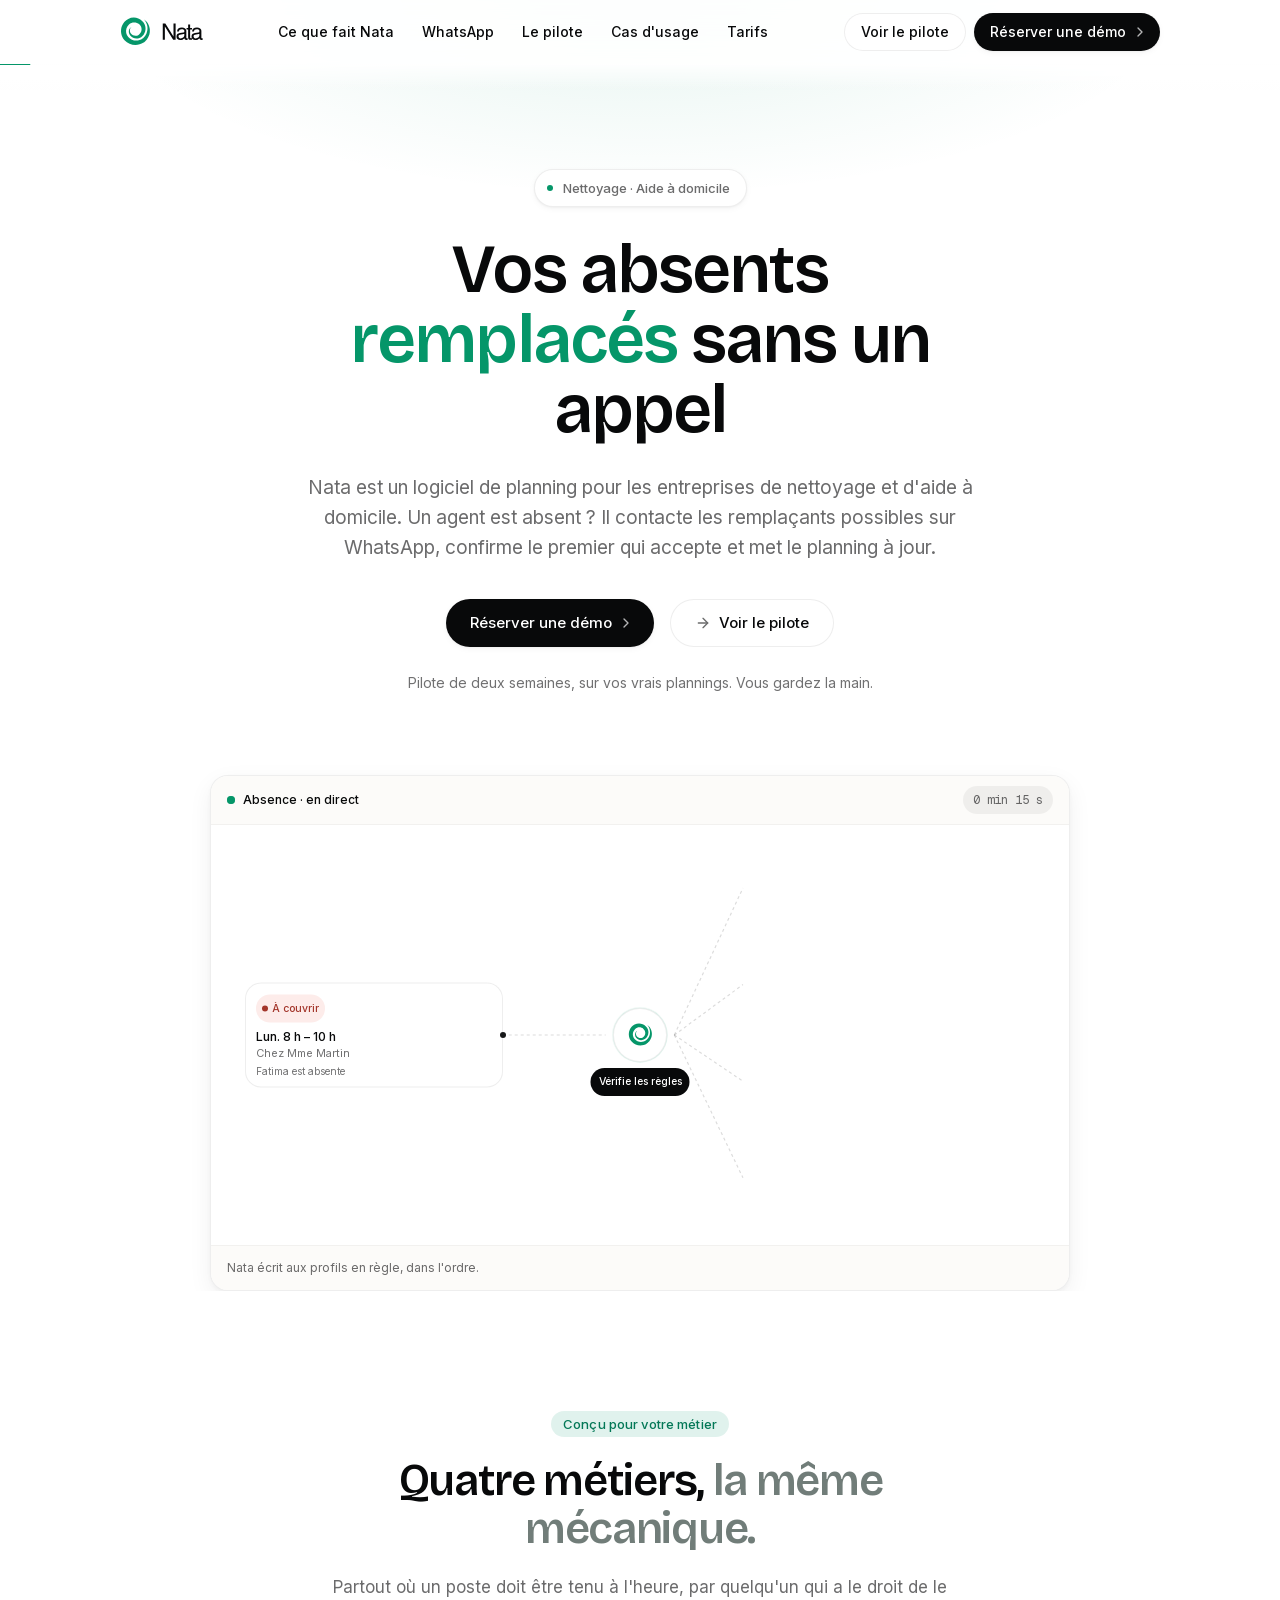
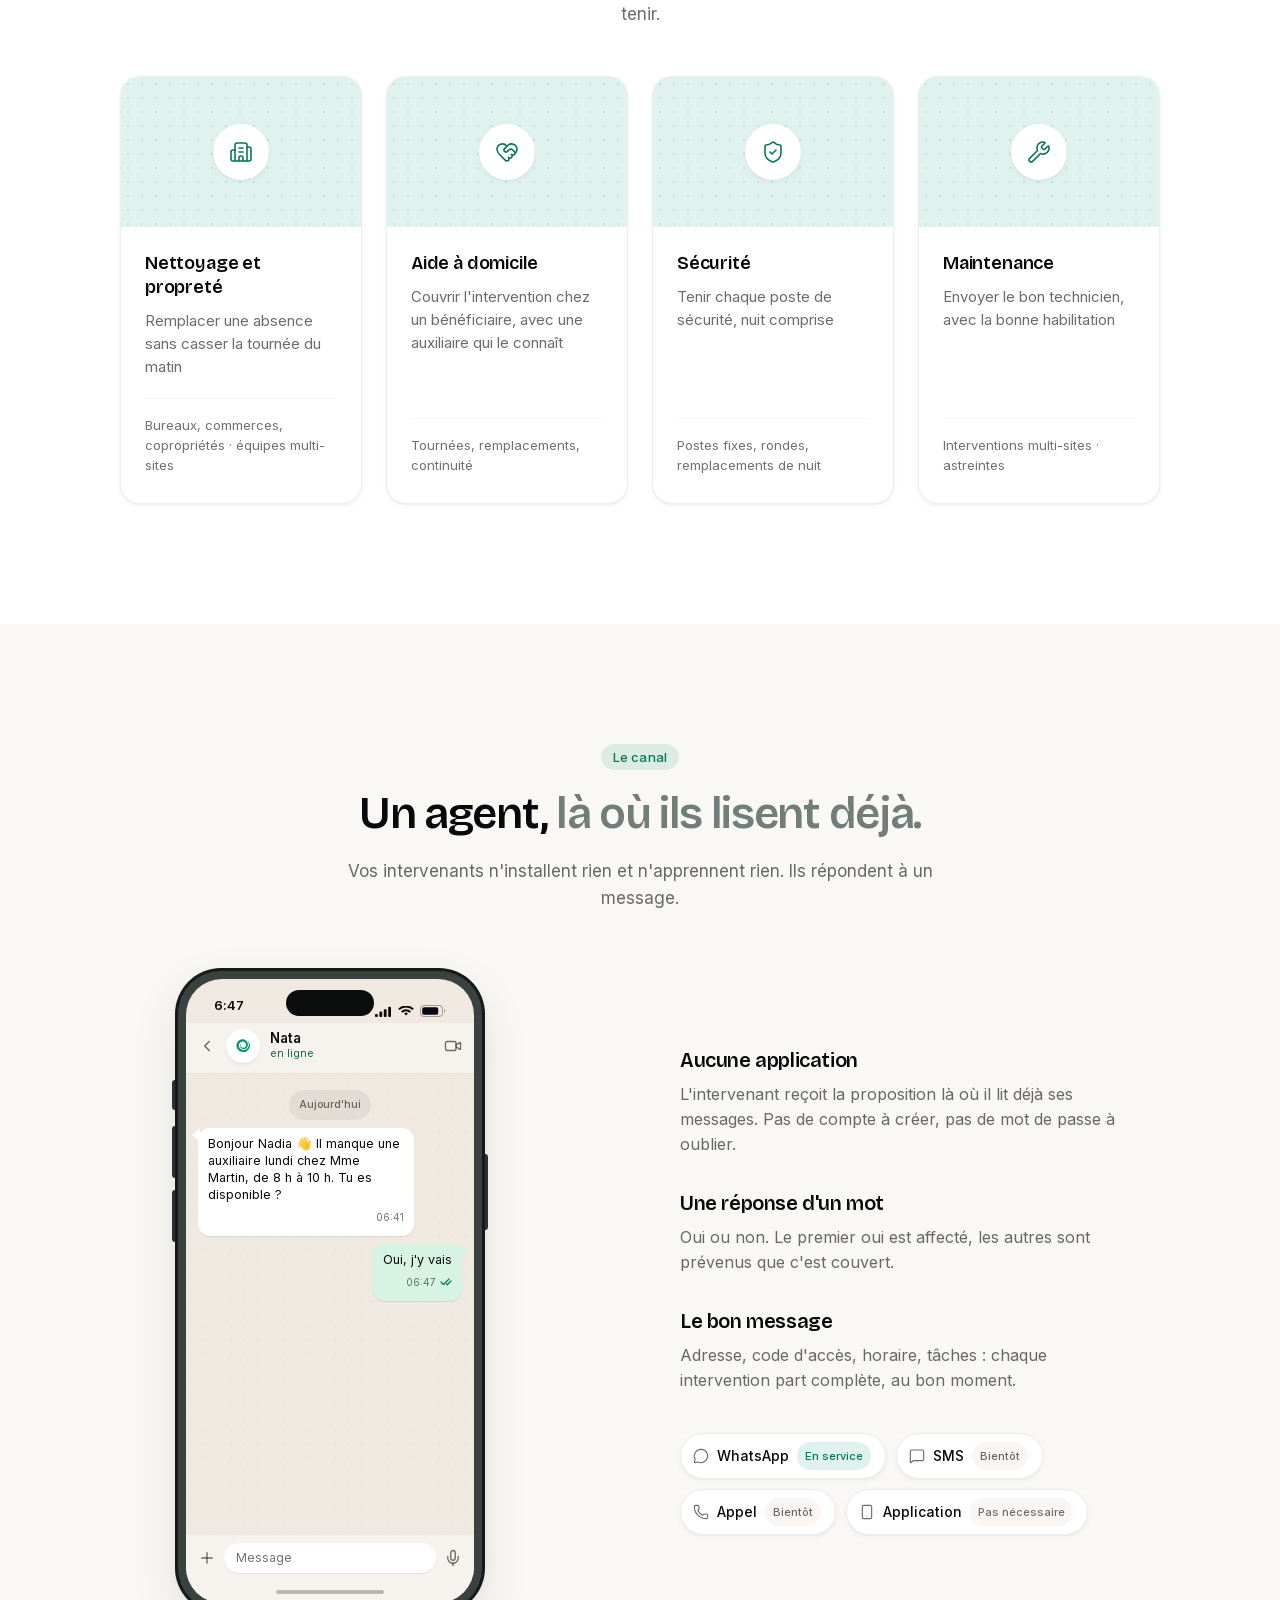
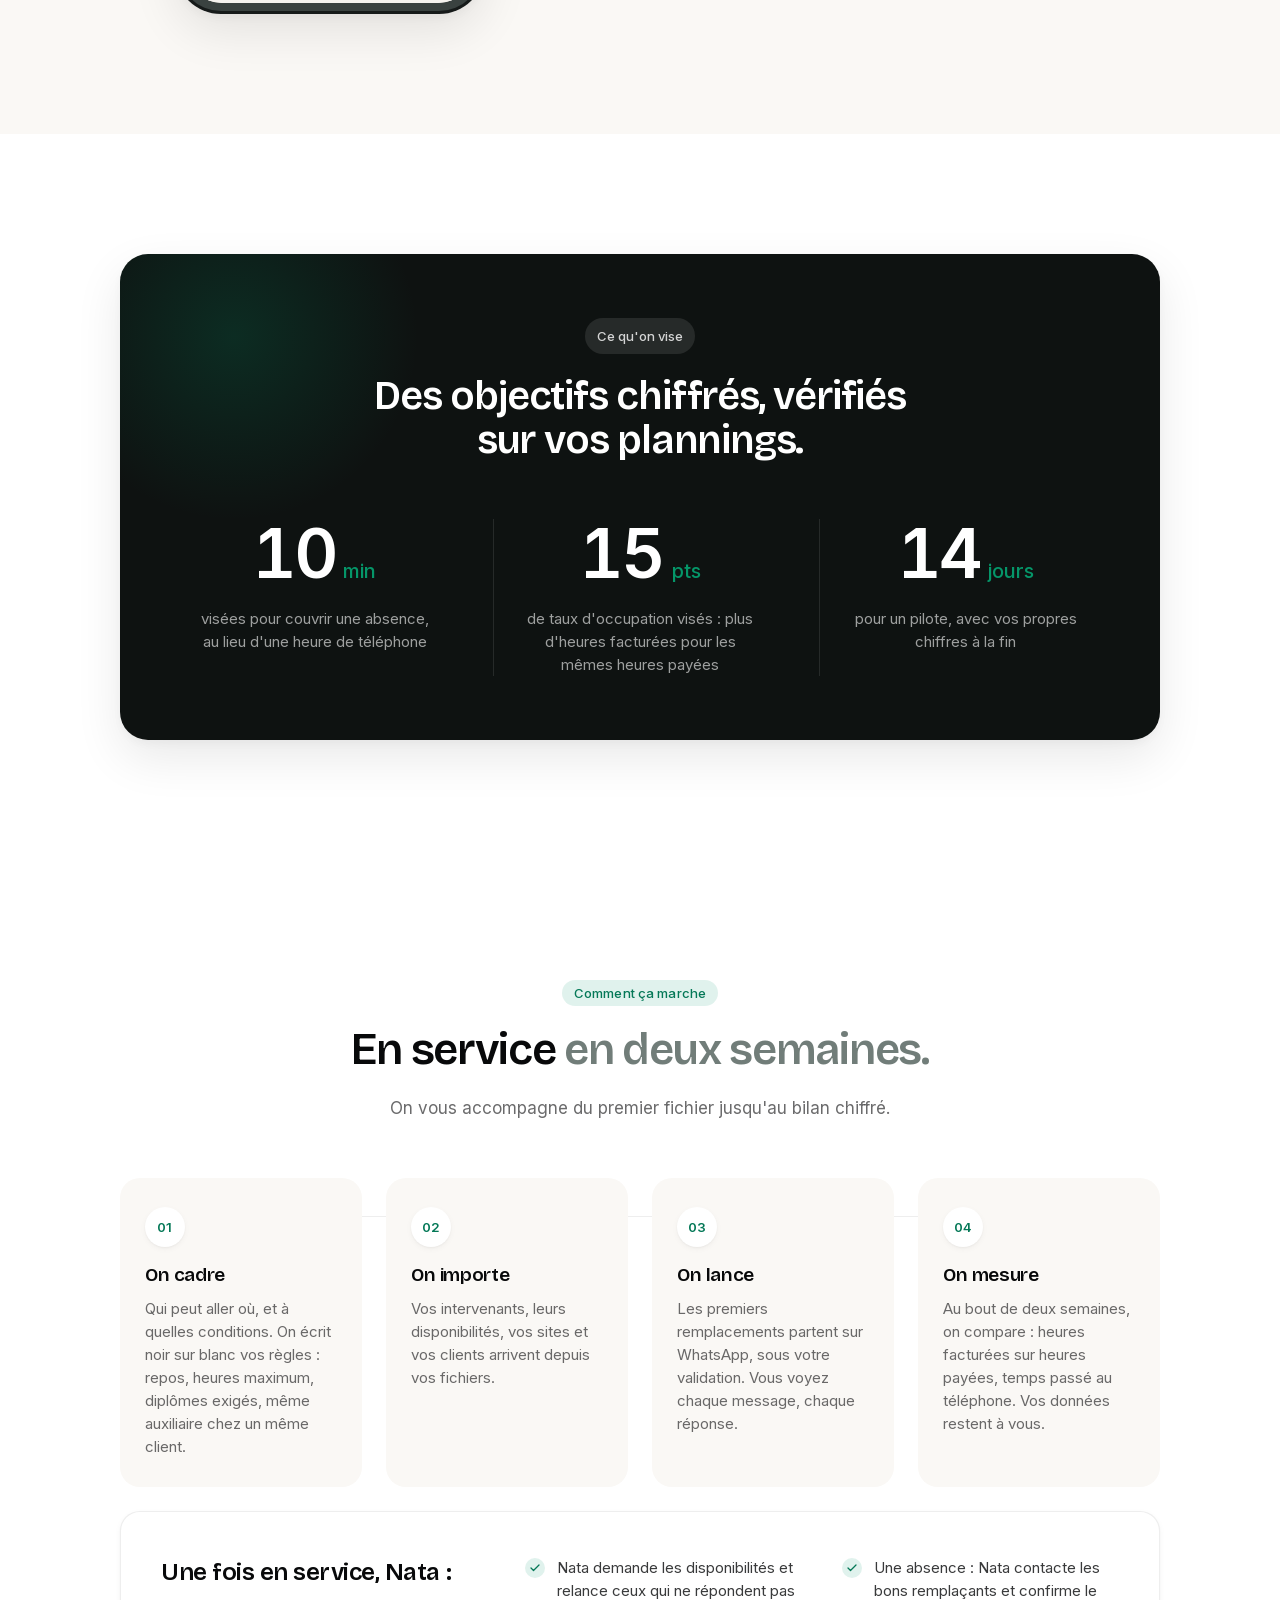
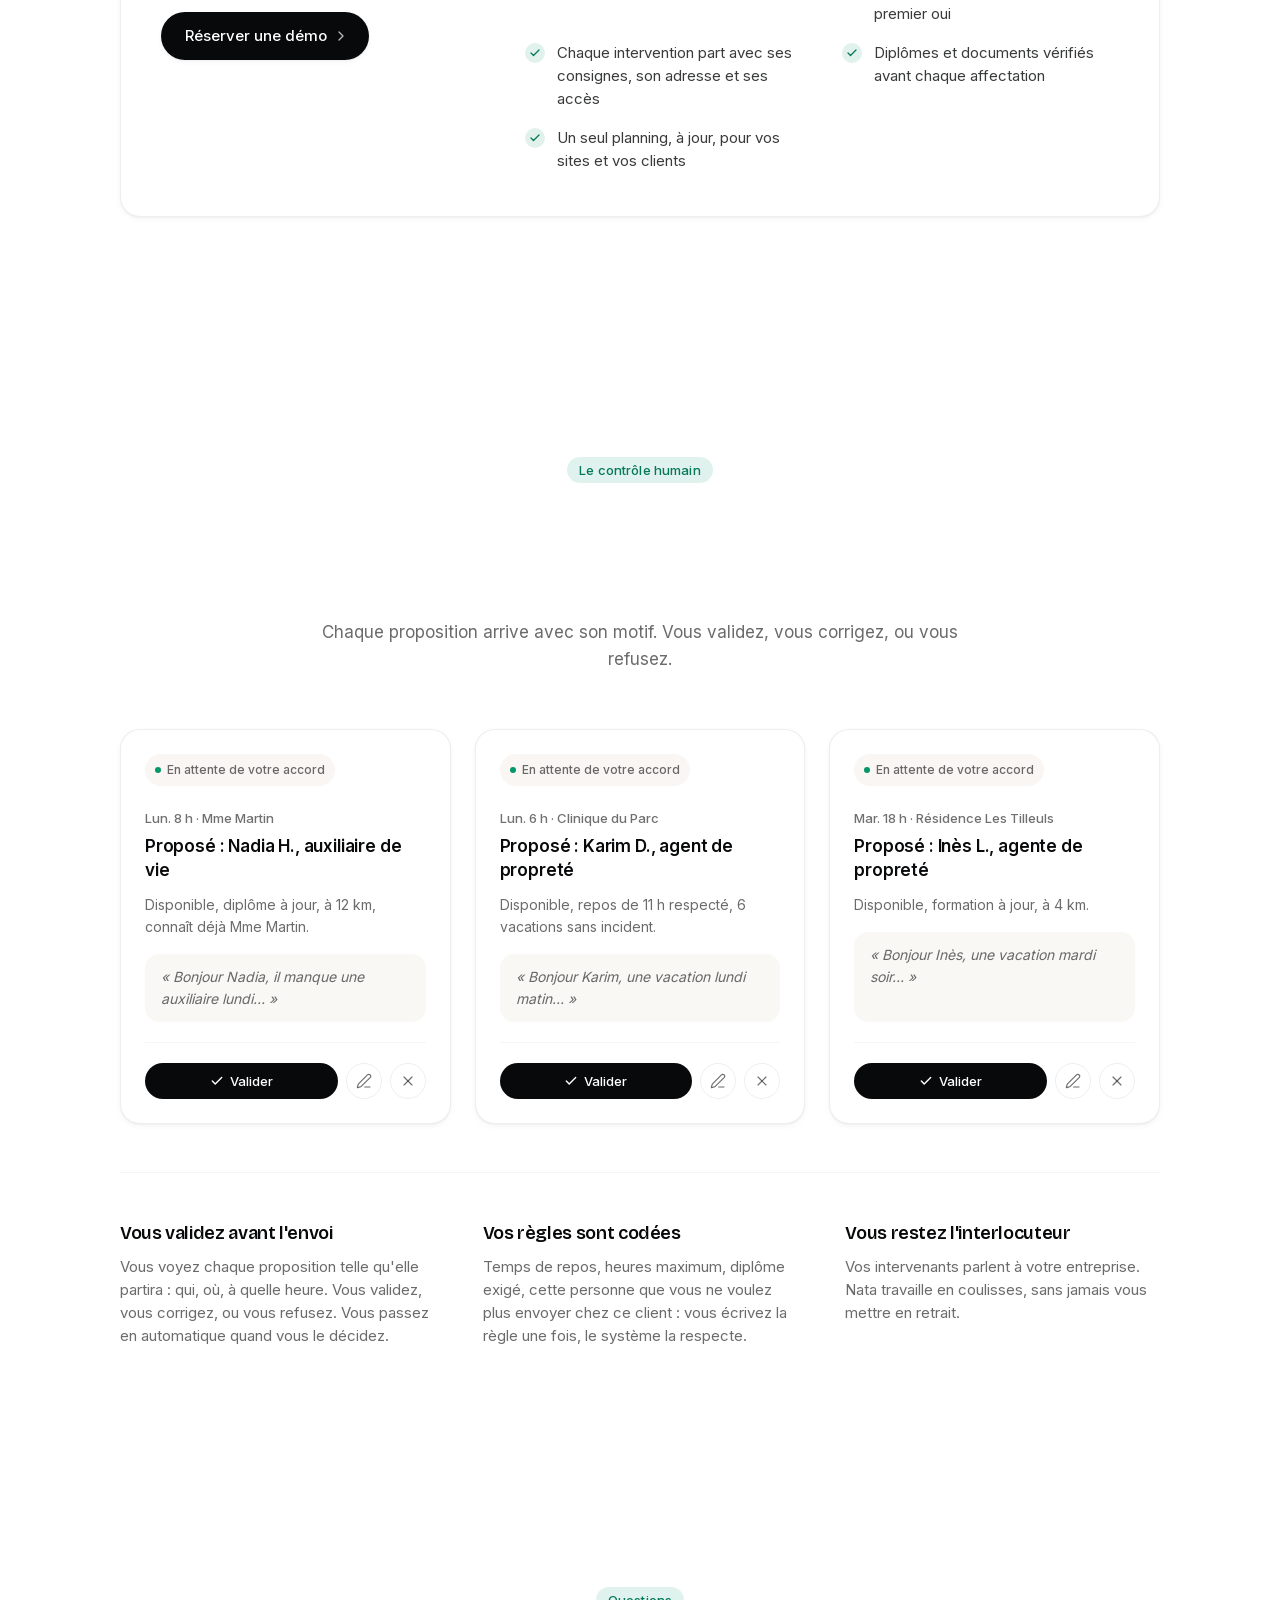
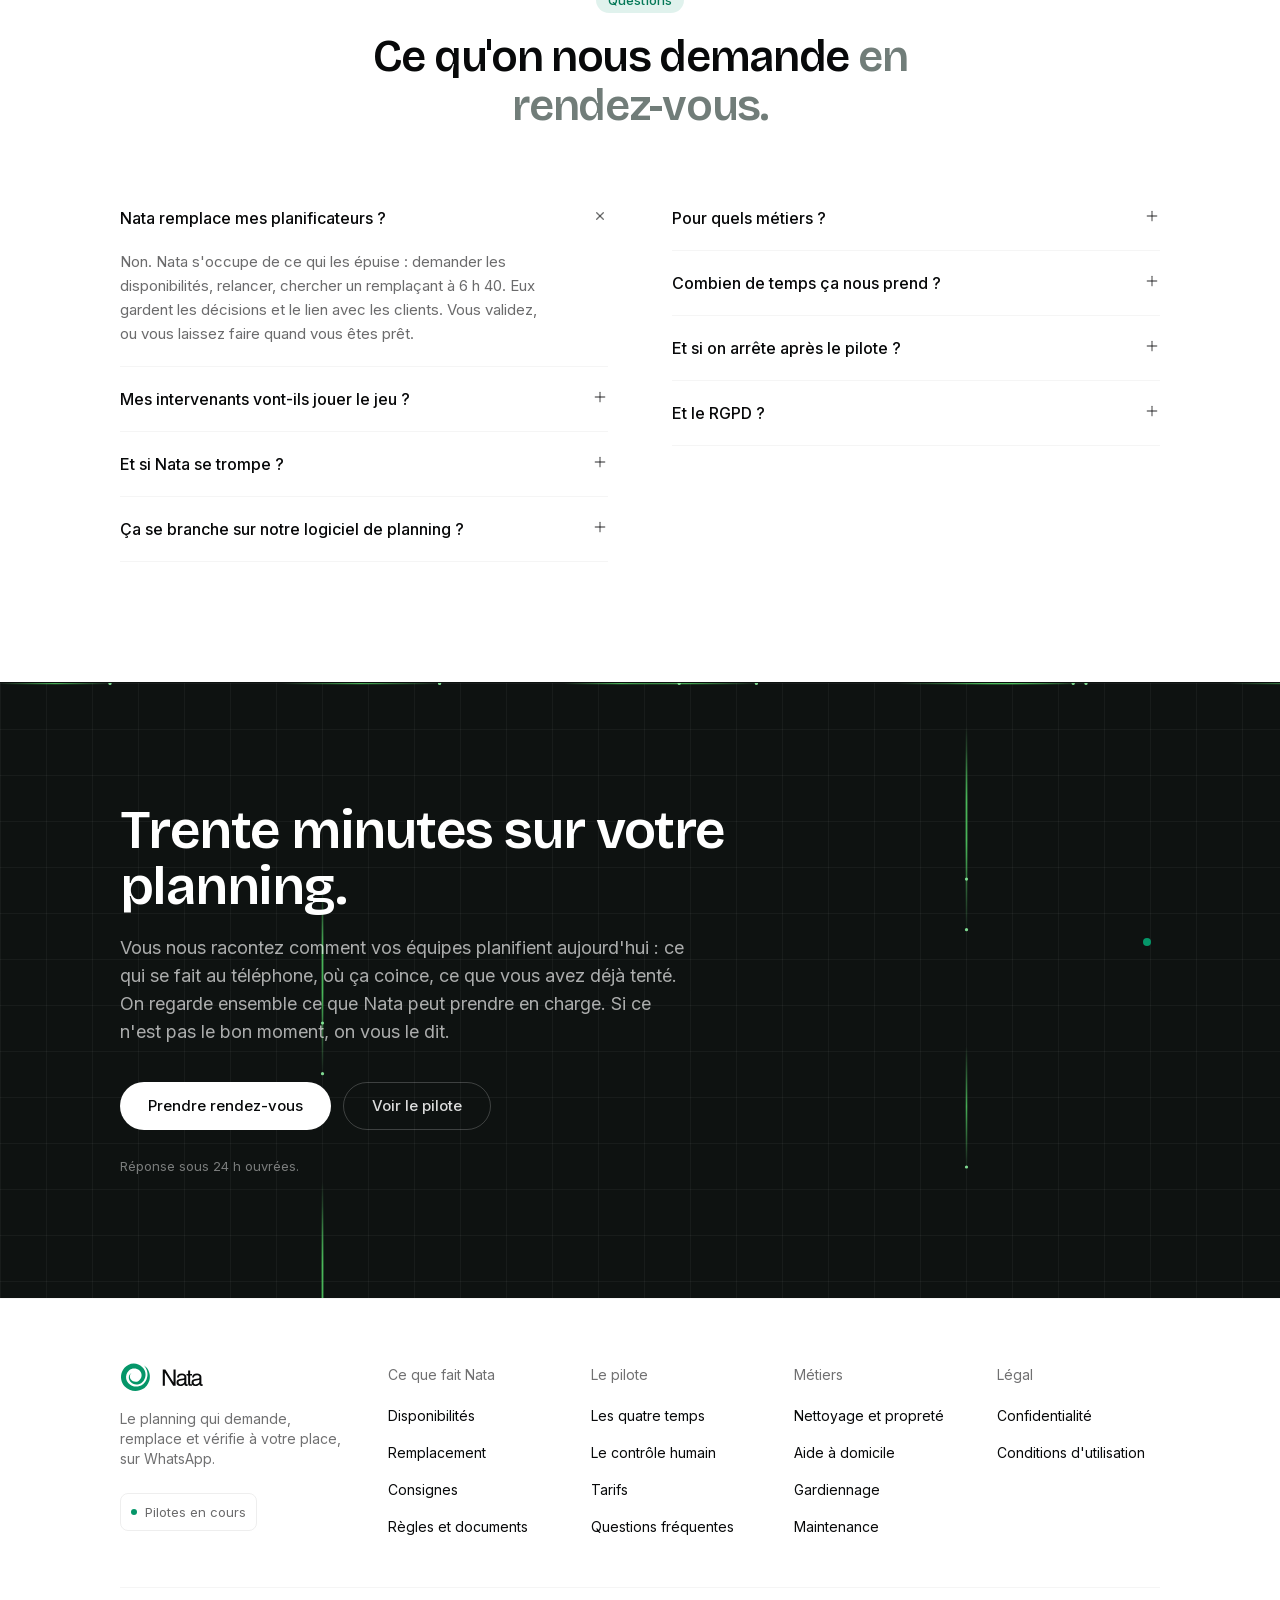
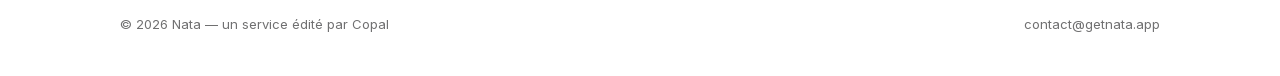
==== commit 8ed02378: "Nouvelle direction artistique : page d'accueil refaite Quinze sections ramenées à huit, deux polices" ====
--- a/index.html
+++ b/index.html
@@ -1 +1 @@
-<!DOCTYPE html><html lang="fr" class="inter_6f63e4fe-module__BMM7va__variable geist_mono_1bf8cbf6-module__FlyLvG__variable h-full"><head><meta charSet="utf-8"/><meta name="viewport" content="width=device-width, initial-scale=1"/><link rel="preload" href="/_next/static/media/1bffadaabf893a1e-s.p.3-6t-g6q0vh0a.woff2" as="font" crossorigin="" type="font/woff2"/><link rel="preload" href="/_next/static/media/797e433ab948586e-s.p.0r6juujl39pe6.woff2" as="font" crossorigin="" type="font/woff2"/><link rel="preload" href="/_next/static/media/83afe278b6a6bb3c-s.p.2bn3s6zvc0dyp.woff2" as="font" crossorigin="" type="font/woff2"/><link rel="stylesheet" href="/_next/static/chunks/3paw1ef1biyc9.css" data-precedence="next"/><link rel="preload" as="script" fetchPriority="low" href="/_next/static/chunks/2nwqoerny79-z.js"/><script src="/_next/static/chunks/06fgwlbotija1.js" async=""></script><script src="/_next/static/chunks/3bi5xq9p8sig4.js" async=""></script><script src="/_next/static/chunks/turbopack-2n5gh82z4x7fk.js" async=""></script><script src="/_next/static/chunks/1d4h-sglyo8ft.js" async=""></script><script src="/_next/static/chunks/3yme4_s7e9gs_.js" async=""></script><script src="/_next/static/chunks/0hebzf-8fct_c.js" async=""></script><script src="/_next/static/chunks/02w0d3ono-jnf.js" async=""></script><meta name="next-size-adjust" content=""/><title>Nata | Planning pour entreprises de nettoyage et d&#x27;aide à domicile</title><meta name="description" content="Nata est un logiciel de planning pour les entreprises de nettoyage et d&#x27;aide à domicile : il remplace les absents sur WhatsApp, confirme le premier qui accepte et met le planning à jour."/><meta name="robots" content="noindex, nofollow"/><meta name="googlebot" content="noindex, nofollow"/><link rel="icon" href="/icon.png?icon.2t0whizlrz4rf.png" sizes="512x512" type="image/png"/><script src="/_next/static/chunks/0cz1d0mv5g_q7.js" noModule=""></script></head><body class="min-h-full flex flex-col"><div hidden=""><!--$--><!--/$--></div><a href="#contenu" class="skip">Aller au contenu</a><div aria-hidden="true" class="fixed inset-x-0 top-[64px] z-[60] h-px origin-left bg-accent" style="transform:scaleX(0)"></div><header class="fixed inset-x-0 top-0 z-50 h-[65px] bg-bg/[0.97] border-b border-transparent" style="opacity:0;transform:translateY(-70px)"><div aria-hidden="true" class="pointer-events-none absolute inset-x-0 top-full h-[26px]" style="background:linear-gradient(to bottom, rgb(255 255 255 / 0.92), rgb(255 255 255 / 0))"></div><div class="wrap flex h-full items-center justify-between gap-8"><a href="#" class="flex shrink-0 items-center text-ink" aria-label="Nata, accueil"><svg viewBox="0 146 824 298" class="h-[30px] w-auto" role="img" aria-label="Nata"><path fill="#059669" d="M 238.398438 171.882812 C 260.996094 185.164062 278.597656 207.492188 287.855469 232.039062 C 296.058594 253.171875 298.523438 276.535156 295.640625 299.140625 C 295.417969 300.632812 294.886719 304.230469 294.648438 305.65625 C 294.394531 307.039062 293.617188 310.683594 293.320312 312.136719 C 293.101562 313.332031 292.558594 315.242188 292.265625 316.4375 C 291.550781 319.320312 290.722656 322.164062 289.78125 324.984375 C 284.710938 340.765625 276.804688 355.644531 266.816406 368.894531 C 264.101562 372.417969 260.957031 376.285156 257.90625 379.578125 C 256.128906 381.601562 253.148438 384.4375 251.214844 386.371094 C 250.007812 387.460938 247.035156 390.140625 245.863281 391.183594 C 244.707031 392.140625 241.464844 394.753906 240.25 395.738281 C 238.390625 397.121094 236.269531 398.628906 234.367188 399.980469 C 174.453125 440.730469 93.53125 429.90625 44.972656 376.554688 C 9.742188 337.800781 0.261719 281.261719 20.261719 232.925781 C 32.152344 204.140625 54.019531 179.339844 81.914062 165.238281 C 112.738281 149.609375 150.132812 147.832031 182.171875 160.804688 C 209.820312 171.839844 233.21875 193.25 245.132812 220.535156 C 264.824219 265.003906 250.507812 319.167969 209.597656 345.984375 C 175.207031 368.632812 127.519531 363.25 101.625 330.523438 C 87.515625 313.292969 83.339844 288.429688 92.128906 268.40625 C 95.832031 259.792969 101.800781 252.027344 109.5 246.660156 C 110.515625 245.898438 111.640625 245.257812 112.695312 244.59375 C 108.945312 248.601562 105.78125 253.117188 103.460938 258.066406 C 101.660156 261.875 100.308594 265.921875 99.511719 270.058594 C 96.628906 284.195312 100.011719 299.214844 108.683594 310.652344 C 126.175781 333.726562 159.851562 339.796875 184.425781 324.613281 C 221.558594 300.859375 224.863281 247.742188 191.710938 218.964844 C 163.039062 193.21875 117.710938 193.464844 89.285156 219.457031 C 78.207031 229.566406 69.695312 242.539062 64.886719 256.746094 C 54.652344 286.808594 60.9375 320.574219 81.847656 344.566406 C 118.097656 386.101562 180.679688 392.46875 224.847656 359.585938 C 224.847656 359.585938 227.664062 357.449219 227.664062 357.449219 C 228.515625 356.726562 230.894531 354.734375 231.730469 354.03125 C 244.46875 342.542969 255.097656 328.449219 262.210938 312.792969 C 283.898438 265.398438 274.214844 209.679688 238.398438 171.882812 Z M 238.398438 171.882812 " fill-opacity="1" fill-rule="nonzero"></path><g fill="currentColor" fill-opacity="1"><g transform="translate(406.718429, 371.586354)"><g><path d="M 124.828125 -161.09375 L 145.859375 -161.09375 L 145.859375 0 L 121.640625 0 L 39.453125 -130.1875 L 39.015625 -130.1875 L 39.015625 0 L 18.1875 0 L 18.1875 -161.09375 L 43.71875 -161.09375 L 124.390625 -31.015625 L 124.828125 -31.015625 Z M 124.828125 -161.09375 "></path></g></g></g><g fill="currentColor" fill-opacity="1"><g transform="translate(552.818552, 371.586354)"><g><path d="M 86.140625 -59.9375 C 84.671875 -58.40625 81.800781 -57.164062 77.53125 -56.21875 C 73.257812 -55.269531 65.28125 -54.03125 53.59375 -52.5 C 44.96875 -51.46875 38.628906 -49.34375 34.578125 -46.125 C 30.523438 -42.914062 28.5 -38.679688 28.5 -33.421875 C 28.5 -26.992188 30.210938 -21.988281 33.640625 -18.40625 C 37.078125 -14.832031 42.554688 -13.046875 50.078125 -13.046875 C 59.503906 -13.046875 67.867188 -15.726562 75.171875 -21.09375 C 82.484375 -26.46875 86.140625 -32.988281 86.140625 -40.65625 Z M 13.921875 -81.640625 C 14.359375 -94.867188 18.648438 -104.695312 26.796875 -111.125 C 34.941406 -117.550781 46.796875 -120.765625 62.359375 -120.765625 C 74.773438 -120.765625 85.179688 -117.953125 93.578125 -112.328125 C 101.984375 -106.703125 106.1875 -98.59375 106.1875 -88 L 106.1875 -20.390625 C 106.1875 -15.785156 108.269531 -13.484375 112.4375 -13.484375 C 114.113281 -13.484375 116.269531 -13.773438 118.90625 -14.359375 L 118.90625 0 C 115.320312 1.457031 111.59375 2.1875 107.71875 2.1875 C 101 2.1875 95.992188 0.742188 92.703125 -2.140625 C 89.421875 -5.023438 87.707031 -9.535156 87.5625 -15.671875 C 76.3125 -2.960938 62.175781 3.390625 45.15625 3.390625 C 34.050781 3.390625 25.132812 0.25 18.40625 -6.03125 C 11.6875 -12.3125 8.328125 -20.492188 8.328125 -30.578125 C 8.328125 -40.878906 11.25 -49.207031 17.09375 -55.5625 C 22.9375 -61.914062 31.445312 -65.75 42.625 -67.0625 L 77.484375 -71.34375 C 83.765625 -72.289062 86.90625 -76.929688 86.90625 -85.265625 C 86.90625 -91.398438 84.617188 -96.109375 80.046875 -99.390625 C 75.484375 -102.679688 68.5625 -104.328125 59.28125 -104.328125 C 51.03125 -104.328125 44.691406 -102.5 40.265625 -98.84375 C 35.847656 -95.195312 33.203125 -89.460938 32.328125 -81.640625 Z M 13.921875 -81.640625 "></path></g></g></g><g fill="currentColor" fill-opacity="1"><g transform="translate(658.151303, 371.586354)"><g><path d="M 38.578125 -101.046875 L 38.578125 -24.65625 C 38.578125 -21.664062 39.394531 -19.382812 41.03125 -17.8125 C 42.675781 -16.238281 45.617188 -15.453125 49.859375 -15.453125 L 57.421875 -15.453125 L 57.421875 0 C 50.265625 1.019531 45.332031 1.53125 42.625 1.53125 C 34.375 1.53125 28.347656 -0.4375 24.546875 -4.375 C 20.742188 -8.320312 18.84375 -14.71875 18.84375 -23.5625 L 18.84375 -101.046875 L 2.953125 -101.046875 L 2.953125 -117.375 L 18.84375 -117.375 L 18.84375 -150.140625 L 38.578125 -150.140625 L 38.578125 -117.375 L 57.421875 -117.375 L 57.421875 -101.046875 Z M 38.578125 -101.046875 "></path></g></g></g><g fill="currentColor" fill-opacity="1"><g transform="translate(702.333011, 371.586354)"><g><path d="M 86.140625 -59.9375 C 84.671875 -58.40625 81.800781 -57.164062 77.53125 -56.21875 C 73.257812 -55.269531 65.28125 -54.03125 53.59375 -52.5 C 44.96875 -51.46875 38.628906 -49.34375 34.578125 -46.125 C 30.523438 -42.914062 28.5 -38.679688 28.5 -33.421875 C 28.5 -26.992188 30.210938 -21.988281 33.640625 -18.40625 C 37.078125 -14.832031 42.554688 -13.046875 50.078125 -13.046875 C 59.503906 -13.046875 67.867188 -15.726562 75.171875 -21.09375 C 82.484375 -26.46875 86.140625 -32.988281 86.140625 -40.65625 Z M 13.921875 -81.640625 C 14.359375 -94.867188 18.648438 -104.695312 26.796875 -111.125 C 34.941406 -117.550781 46.796875 -120.765625 62.359375 -120.765625 C 74.773438 -120.765625 85.179688 -117.953125 93.578125 -112.328125 C 101.984375 -106.703125 106.1875 -98.59375 106.1875 -88 L 106.1875 -20.390625 C 106.1875 -15.785156 108.269531 -13.484375 112.4375 -13.484375 C 114.113281 -13.484375 116.269531 -13.773438 118.90625 -14.359375 L 118.90625 0 C 115.320312 1.457031 111.59375 2.1875 107.71875 2.1875 C 101 2.1875 95.992188 0.742188 92.703125 -2.140625 C 89.421875 -5.023438 87.707031 -9.535156 87.5625 -15.671875 C 76.3125 -2.960938 62.175781 3.390625 45.15625 3.390625 C 34.050781 3.390625 25.132812 0.25 18.40625 -6.03125 C 11.6875 -12.3125 8.328125 -20.492188 8.328125 -30.578125 C 8.328125 -40.878906 11.25 -49.207031 17.09375 -55.5625 C 22.9375 -61.914062 31.445312 -65.75 42.625 -67.0625 L 77.484375 -71.34375 C 83.765625 -72.289062 86.90625 -76.929688 86.90625 -85.265625 C 86.90625 -91.398438 84.617188 -96.109375 80.046875 -99.390625 C 75.484375 -102.679688 68.5625 -104.328125 59.28125 -104.328125 C 51.03125 -104.328125 44.691406 -102.5 40.265625 -98.84375 C 35.847656 -95.195312 33.203125 -89.460938 32.328125 -81.640625 Z M 13.921875 -81.640625 "></path></g></g></g></svg></a><nav class="hidden items-center gap-1 lg:flex"><a href="/#plateforme" class="flex items-center gap-1 rounded-[4px] px-2.5 py-1 text-[14px] font-medium text-ink transition-opacity duration-150 ease-out hover:opacity-60">Ce que fait Nata</a><a href="/#whatsapp" class="flex items-center gap-1 rounded-[4px] px-2.5 py-1 text-[14px] font-medium text-ink transition-opacity duration-150 ease-out hover:opacity-60">WhatsApp</a><a href="/#methode" class="flex items-center gap-1 rounded-[4px] px-2.5 py-1 text-[14px] font-medium text-ink transition-opacity duration-150 ease-out hover:opacity-60">Le pilote</a><a href="/#cas" class="flex items-center gap-1 rounded-[4px] px-2.5 py-1 text-[14px] font-medium text-ink transition-opacity duration-150 ease-out hover:opacity-60">Cas d&#x27;usage</a><a href="/#offre" class="flex items-center gap-1 rounded-[4px] px-2.5 py-1 text-[14px] font-medium text-ink transition-opacity duration-150 ease-out hover:opacity-60">Tarifs</a></nav><div class="flex shrink-0 items-center gap-2"><span class="hidden lg:block"><a href="/#methode" class="inline-flex shrink-0 items-center gap-2 rounded-[4px] border border-line bg-bg font-medium text-ink transition-[background-color,transform] duration-150 ease-out hover:bg-surface active:scale-[0.97] active:duration-75 h-[34px] px-3.5 text-[14px]">Voir le pilote</a></span><a href="/#contact" class="inline-flex shrink-0 items-center gap-1 rounded-[4px] bg-ink font-medium text-white transition-[opacity,transform] duration-150 ease-out hover:opacity-85 active:scale-[0.97] active:duration-75 h-[34px] pl-3.5 pr-2.5 text-[14px]">Réserver une démo<svg xmlns="http://www.w3.org/2000/svg" width="24" height="24" viewBox="0 0 24 24" fill="none" stroke="currentColor" stroke-width="2" stroke-linecap="round" stroke-linejoin="round" class="lucide lucide-chevron-right size-4 opacity-70" aria-hidden="true"><path d="m9 18 6-6-6-6"></path></svg></a><button type="button" aria-expanded="false" aria-label="Ouvrir le menu" class="flex size-[34px] items-center justify-center rounded-[4px] border border-line text-ink lg:hidden"><svg xmlns="http://www.w3.org/2000/svg" width="24" height="24" viewBox="0 0 24 24" fill="none" stroke="currentColor" stroke-width="2" stroke-linecap="round" stroke-linejoin="round" class="lucide lucide-menu size-4" aria-hidden="true"><path d="M4 5h16"></path><path d="M4 12h16"></path><path d="M4 19h16"></path></svg></button></div></div></header><div class="fixed inset-x-3 bottom-3 z-40 transition-[opacity,transform] duration-300 ease-out lg:hidden pointer-events-none translate-y-4 opacity-0"><a href="/#contact" class="flex h-[52px] items-center justify-center rounded-full bg-ink text-[16px] font-medium text-white shadow-[0_10px_30px_-10px_rgba(8,9,10,0.5)]">Réserver une démo</a></div><main id="contenu" class="flex-1"><section class="rails relative relative overflow-hidden pt-[65px]"><div aria-hidden="true" class="pointer-events-none absolute inset-0 overflow-hidden "><div class="absolute rounded-full blur-[90px] left-[8%] top-[6%] size-[420px] bg-[#059669]/[0.14]"></div><div class="absolute rounded-full blur-[90px] bottom-[4%] right-[10%] size-[380px] bg-[#7ad9c8]/[0.12]"></div></div><div aria-hidden="true" class="pointer-events-none absolute inset-0 " style="background-image:radial-gradient(rgb(5 150 105 / 0.42) 1.5px, transparent 1.5px);background-size:10px 10px;mask-image:radial-gradient(ellipse 78% 62% at 62% 42%, #000, transparent);-webkit-mask-image:radial-gradient(ellipse 78% 62% at 62% 42%, #000, transparent)"></div><div aria-hidden="true" class="pointer-events-none absolute inset-0 opacity-[0.035] " style="background-image:url(&quot;data:image/svg+xml,%3Csvg xmlns=&#x27;http://www.w3.org/2000/svg&#x27; width=&#x27;140&#x27; height=&#x27;140&#x27;%3E%3Cfilter id=&#x27;n&#x27;%3E%3CfeTurbulence type=&#x27;fractalNoise&#x27; baseFrequency=&#x27;0.85&#x27; numOctaves=&#x27;3&#x27;/%3E%3C/filter%3E%3Crect width=&#x27;140&#x27; height=&#x27;140&#x27; filter=&#x27;url(%23n)&#x27;/%3E%3C/svg%3E&quot;)"></div><div class="wrap relative z-[1] lg:min-h-[860px]"><div class="grid grid-cols-1 items-center gap-12 pt-10 sm:pt-14 lg:grid-cols-[500px_1fr] lg:gap-16 lg:pt-[80px]"><div class="w-full max-w-[500px] lg:pb-12"><div class="inline-flex items-center gap-2.5 rounded-full border border-line bg-bg/85 py-1.5 pl-3 pr-3.5" style="opacity:0;transform:translateY(14px)"><span class="flex size-1.5 rounded-full bg-accent"></span><span style="--shiny-width:100px" class="dark:text-neutral-400/70 animate-shiny-text bg-size-[var(--shiny-width)_100%] bg-clip-text bg-position-[0_0] bg-no-repeat [transition:background-position_1s_cubic-bezier(.6,.6,0,1)_infinite] bg-linear-to-r from-transparent via-black/80 via-50% to-transparent dark:via-white/80 mx-0 max-w-none text-[13px] text-ink-60">Nettoyage</span><span class="text-[13px] text-ink-45">·</span><span class="text-[13px] text-ink-60">Aide à domicile</span></div><h1 class="t-display mt-6 max-w-[13ch] text-[40px] text-ink sm:text-[48px] lg:mt-7 lg:text-[54px]"><span class="block">Vos absents</span><div class="relative mx-auto h-16 w-full max-w-3xl font-sans text-[40pt] leading-none font-bold md:h-24 lg:text-[6rem] !h-[112px] !max-w-none text-left !text-[40px] !leading-[1.02] text-accent-titre sm:!h-[148px] sm:!text-[48px] lg:!h-[168px] lg:!text-[54px]"><span class="absolute inset-x-0 top-0 inline-block w-full text-[inherit] [text-align:inherit]"></span><span class="absolute inset-x-0 top-0 inline-block w-full text-[inherit] [text-align:inherit]"></span></div></h1><h2 class="mt-6 max-w-[34ch] text-[20px] font-medium leading-[28px] tracking-[-0.02em] text-ink sm:text-[23px] sm:leading-[30px] lg:mt-7" style="opacity:0;transform:translateY(14px)">Nata est un<!-- --> <span class="text-accent-ink">logiciel de planning</span> <!-- -->pour les entreprises de nettoyage et d&#x27;aide à domicile.</h2><p class="mt-4 max-w-[46ch] text-[16px] leading-[25px] text-ink-60 sm:text-[17px] sm:leading-[26px]" style="opacity:0;transform:translateY(14px)">Un agent ou une auxiliaire de vie est absent ? Nata contacte les remplaçants possibles sur WhatsApp, confirme le premier qui accepte et met le planning à jour.<!-- --> <b class="font-medium text-ink">Vous gardez la main.</b></p><div class="mt-8 flex flex-wrap items-center gap-x-5 gap-y-4 sm:mt-9" style="opacity:0;transform:translateY(14px)"><button style="--spread:90deg;--shimmer-color:#059669;--radius:999px;--speed:2.6s;--cut:0.05em;--bg:#08090a" class="group relative z-0 flex cursor-pointer items-center justify-center overflow-hidden [border-radius:var(--radius)] border border-white/10 py-3 whitespace-nowrap text-white [background:var(--bg)] transform-gpu transition-transform duration-300 ease-in-out active:translate-y-px h-[52px] w-full px-7 text-[16px] font-medium shadow-none sm:h-[48px] sm:w-auto sm:text-[15px]"><div class="-z-30 blur-[2px] @container-[size] absolute inset-0 overflow-visible"><div class="animate-shimmer-slide absolute inset-0 aspect-[1] h-[100cqh] rounded-none [mask:none]"><div class="animate-spin-around absolute -inset-full w-auto [translate:0_0] rotate-0 [background:conic-gradient(from_calc(270deg-(var(--spread)*0.5)),transparent_0,var(--shimmer-color)_var(--spread),transparent_var(--spread))]"></div></div></div>Réserver une démo<div class="absolute inset-0 size-full rounded-2xl px-4 py-1.5 text-sm font-medium shadow-[inset_0_-8px_10px_#ffffff1f] transform-gpu transition-all duration-300 ease-in-out group-hover:shadow-[inset_0_-6px_10px_#ffffff3f] group-active:shadow-[inset_0_-10px_10px_#ffffff3f]"></div><div class="absolute inset-(--cut) -z-20 [border-radius:var(--radius)] [background:var(--bg)]"></div></button><a href="#methode" class="group inline-flex items-center gap-2 text-[15px] font-medium text-ink"><span class="border-b border-ink/25 pb-0.5 transition-colors duration-150 group-hover:border-ink">Voir le pilote</span><svg xmlns="http://www.w3.org/2000/svg" width="24" height="24" viewBox="0 0 24 24" fill="none" stroke="currentColor" stroke-width="2" stroke-linecap="round" stroke-linejoin="round" class="lucide lucide-arrow-right size-4 transition-transform duration-200 ease-out group-hover:translate-x-0.5" aria-hidden="true"><path d="M5 12h14"></path><path d="m12 5 7 7-7 7"></path></svg></a></div><p class="mt-6 text-[14px] text-ink-45" style="opacity:0;transform:translateY(14px)">Pilote de deux semaines, sur vos vrais plannings.<!-- --> <a href="#offre" class="text-ink-60 underline underline-offset-2">Voir comment ça se passe</a>.</p></div><div class="mx-auto w-full max-w-[600px] lg:mx-0 lg:max-w-none" style="opacity:0;transform:translateY(24px)"><div class="relative w-full overflow-hidden rounded-[18px] border border-line bg-bg"><div class="flex items-center justify-between border-b border-line-soft bg-[#fcfbf9] px-4 py-2.5"><span class="flex items-center gap-2 text-[12px] font-medium text-ink"><span class="relative flex size-2"><span class="absolute inline-flex size-full animate-ping rounded-full bg-accent opacity-60"></span><span class="relative inline-flex size-2 rounded-full bg-accent"></span></span>Absence · en direct</span><span class="rounded-full px-2.5 py-0.5 font-mono text-[12px] tabular-nums transition-colors duration-500 bg-ink/[0.05] text-ink-60">0 min 00 s</span></div><div class="relative aspect-[5/4.6] w-full"><svg viewBox="0 0 100 100" preserveAspectRatio="none" class="absolute inset-0 size-full" aria-hidden="true"><line x1="27" y1="50" x2="45" y2="50" stroke="rgb(8 9 10 / 0.14)" stroke-width="1.2" vector-effect="non-scaling-stroke" stroke-dasharray="3 3"></line><line x1="55" y1="50" x2="66" y2="15" stroke="rgb(8 9 10 / 0.14)" stroke-width="1.2" vector-effect="non-scaling-stroke" stroke-dasharray="3 3" style="transition:stroke 0.4s, stroke-width 0.4s"></line><line x1="55" y1="50" x2="66" y2="38" stroke="rgb(8 9 10 / 0.14)" stroke-width="1.2" vector-effect="non-scaling-stroke" stroke-dasharray="3 3" style="transition:stroke 0.4s, stroke-width 0.4s"></line><line x1="55" y1="50" x2="66" y2="61" stroke="rgb(8 9 10 / 0.14)" stroke-width="1.2" vector-effect="non-scaling-stroke" stroke-dasharray="3 3" style="transition:stroke 0.4s, stroke-width 0.4s"></line><line x1="55" y1="50" x2="66" y2="84" stroke="rgb(8 9 10 / 0.14)" stroke-width="1.2" vector-effect="non-scaling-stroke" stroke-dasharray="3 3" style="transition:stroke 0.4s, stroke-width 0.4s"></line></svg><div class="absolute left-[3%] top-1/2 w-[26%] -translate-y-1/2"><div class="rounded-[10px] border p-2 transition-colors duration-500 sm:p-2.5 border-line bg-bg"><span class="inline-flex items-center gap-1 rounded-full px-1.5 py-0.5 text-[9.5px] font-medium sm:text-[10.5px] bg-[#fdecea] text-[#a3352a]"><span class="size-1.5 rounded-full bg-[#a3352a]"></span>À couvrir</span><p class="mt-1.5 text-[11px] font-medium leading-[14px] text-ink sm:text-[12.5px] sm:leading-4">Lun. 8 h – 10 h</p><p class="text-[10px] leading-[13px] text-ink-45 sm:text-[11px] sm:leading-4">Chez Mme Martin</p><p class="mt-1 hidden text-[10px] leading-3 text-ink-45 sm:block">Fatima est absente</p></div></div><div class="absolute left-[50%] top-1/2 -translate-x-1/2 -translate-y-1/2"><span aria-hidden="true" class="absolute inset-0 rounded-full bg-accent"></span><div class="relative flex size-[46px] items-center justify-center rounded-full border border-line bg-white sm:size-[54px]"><svg viewBox="0 146 300 298" class="h-5 w-auto sm:h-6" aria-hidden="true"><path fill="#059669" d="M 238.398438 171.882812 C 260.996094 185.164062 278.597656 207.492188 287.855469 232.039062 C 296.058594 253.171875 298.523438 276.535156 295.640625 299.140625 C 295.417969 300.632812 294.886719 304.230469 294.648438 305.65625 C 294.394531 307.039062 293.617188 310.683594 293.320312 312.136719 C 293.101562 313.332031 292.558594 315.242188 292.265625 316.4375 C 291.550781 319.320312 290.722656 322.164062 289.78125 324.984375 C 284.710938 340.765625 276.804688 355.644531 266.816406 368.894531 C 264.101562 372.417969 260.957031 376.285156 257.90625 379.578125 C 256.128906 381.601562 253.148438 384.4375 251.214844 386.371094 C 250.007812 387.460938 247.035156 390.140625 245.863281 391.183594 C 244.707031 392.140625 241.464844 394.753906 240.25 395.738281 C 238.390625 397.121094 236.269531 398.628906 234.367188 399.980469 C 174.453125 440.730469 93.53125 429.90625 44.972656 376.554688 C 9.742188 337.800781 0.261719 281.261719 20.261719 232.925781 C 32.152344 204.140625 54.019531 179.339844 81.914062 165.238281 C 112.738281 149.609375 150.132812 147.832031 182.171875 160.804688 C 209.820312 171.839844 233.21875 193.25 245.132812 220.535156 C 264.824219 265.003906 250.507812 319.167969 209.597656 345.984375 C 175.207031 368.632812 127.519531 363.25 101.625 330.523438 C 87.515625 313.292969 83.339844 288.429688 92.128906 268.40625 C 95.832031 259.792969 101.800781 252.027344 109.5 246.660156 C 110.515625 245.898438 111.640625 245.257812 112.695312 244.59375 C 108.945312 248.601562 105.78125 253.117188 103.460938 258.066406 C 101.660156 261.875 100.308594 265.921875 99.511719 270.058594 C 96.628906 284.195312 100.011719 299.214844 108.683594 310.652344 C 126.175781 333.726562 159.851562 339.796875 184.425781 324.613281 C 221.558594 300.859375 224.863281 247.742188 191.710938 218.964844 C 163.039062 193.21875 117.710938 193.464844 89.285156 219.457031 C 78.207031 229.566406 69.695312 242.539062 64.886719 256.746094 C 54.652344 286.808594 60.9375 320.574219 81.847656 344.566406 C 118.097656 386.101562 180.679688 392.46875 224.847656 359.585938 C 224.847656 359.585938 227.664062 357.449219 227.664062 357.449219 C 228.515625 356.726562 230.894531 354.734375 231.730469 354.03125 C 244.46875 342.542969 255.097656 328.449219 262.210938 312.792969 C 283.898438 265.398438 274.214844 209.679688 238.398438 171.882812 Z M 238.398438 171.882812 "></path></svg></div><p class="absolute left-1/2 top-full mt-1.5 -translate-x-1/2 whitespace-nowrap rounded-full bg-ink px-2 py-0.5 text-[9.5px] font-medium text-white sm:text-[10.5px]" style="opacity:0;transform:translateY(4px)">En veille</p></div><div class="absolute right-[2%] w-[36%] -translate-y-1/2" style="top:15%;opacity:0;transform:translateX(10px)"><div class="rounded-[10px] border px-2 py-1.5 transition-colors duration-500 sm:px-2.5 sm:py-2 border-line bg-bg"><div class="flex items-center gap-1.5"><span class="flex size-5 shrink-0 items-center justify-center rounded-full bg-ink/[0.07] text-[9.5px] font-medium text-ink-60 sm:size-6 sm:text-[10.5px]">I</span><div class="min-w-0 flex-1"><p class="truncate text-[10.5px] font-medium leading-[13px] text-ink sm:text-[12px] sm:leading-4">Inès L.</p><p class="hidden truncate text-[10px] leading-3 text-ink-45 sm:block">En règle · 4 km</p></div><span class="shrink-0"></span></div></div></div><div class="absolute right-[2%] w-[36%] -translate-y-1/2" style="top:38%;opacity:0;transform:translateX(10px)"><div class="rounded-[10px] border px-2 py-1.5 transition-colors duration-500 sm:px-2.5 sm:py-2 border-line bg-bg"><div class="flex items-center gap-1.5"><span class="flex size-5 shrink-0 items-center justify-center rounded-full bg-ink/[0.07] text-[9.5px] font-medium text-ink-60 sm:size-6 sm:text-[10.5px]">S</span><div class="min-w-0 flex-1"><p class="truncate text-[10.5px] font-medium leading-[13px] text-ink sm:text-[12px] sm:leading-4">Sophie M.</p><p class="hidden truncate text-[10px] leading-3 text-ink-45 sm:block">En règle · 9 km</p></div><span class="shrink-0"></span></div></div></div><div class="absolute right-[2%] w-[36%] -translate-y-1/2" style="top:61%;opacity:0;transform:translateX(10px)"><div class="rounded-[10px] border px-2 py-1.5 transition-colors duration-500 sm:px-2.5 sm:py-2 border-line bg-bg"><div class="flex items-center gap-1.5"><span class="flex size-5 shrink-0 items-center justify-center rounded-full bg-ink/[0.07] text-[9.5px] font-medium text-ink-60 sm:size-6 sm:text-[10.5px]">N</span><div class="min-w-0 flex-1"><p class="truncate text-[10.5px] font-medium leading-[13px] text-ink sm:text-[12px] sm:leading-4">Nadia H.</p><p class="hidden truncate text-[10px] leading-3 text-ink-45 sm:block">En règle · 12 km</p></div><span class="shrink-0"></span></div></div></div><div class="absolute right-[2%] w-[36%] -translate-y-1/2" style="top:84%;opacity:0;transform:translateX(10px)"><div class="rounded-[10px] border px-2 py-1.5 transition-colors duration-500 sm:px-2.5 sm:py-2 border-line bg-bg"><div class="flex items-center gap-1.5"><span class="flex size-5 shrink-0 items-center justify-center rounded-full bg-ink/[0.07] text-[9.5px] font-medium text-ink-60 sm:size-6 sm:text-[10.5px]">H</span><div class="min-w-0 flex-1"><p class="truncate text-[10.5px] font-medium leading-[13px] text-ink sm:text-[12px] sm:leading-4">Hélène K.</p><p class="hidden truncate text-[10px] leading-3 text-ink-45 sm:block">En règle · 15 km</p></div><span class="shrink-0"></span></div></div></div></div><div class="flex items-center justify-between gap-3 border-t border-line-soft bg-[#fcfbf9] px-4 py-2.5"><p class="text-[12px] text-ink-60" style="opacity:0;transform:translateY(4px)">Nata écrit aux profils en règle, dans l&#x27;ordre.</p></div></div></div></div></div></section><section class="rails relative border-t border-line-soft"><div class="wrap relative z-[1] pt-10"><div class="grid grid-cols-1 gap-8 md:grid-cols-[minmax(0,340px)_1fr] md:gap-14"><div class="flex flex-col justify-between pb-1"><p class="text-[20px] font-medium leading-7 tracking-[-0.01em] t-suite md:text-[24px]" style="opacity:0;transform:translateY(8px)"><span class="text-ink">Des entreprises de nettoyage et d&#x27;aide à domicile</span> <!-- -->qui font encore leur planning à la main, par téléphone et par WhatsApp.</p><div class="mt-6 md:mt-10"><a href="#cas" class="inline-flex shrink-0 items-center gap-1 rounded-[4px] bg-ink font-medium text-white transition-[opacity,transform] duration-150 ease-out hover:opacity-85 active:scale-[0.97] active:duration-75 h-[42px] pl-4 pr-3 text-[14px]">Voir un cas concret<svg xmlns="http://www.w3.org/2000/svg" width="24" height="24" viewBox="0 0 24 24" fill="none" stroke="currentColor" stroke-width="2" stroke-linecap="round" stroke-linejoin="round" class="lucide lucide-chevron-right size-4 opacity-70" aria-hidden="true"><path d="m9 18 6-6-6-6"></path></svg></a></div></div><div class="grid grid-cols-2 gap-4"><div style="opacity:0;transform:translateY(10px)"><div class="flex h-[110px] flex-col items-center justify-center gap-1 rounded-[6px] bg-bg-alt"><span class="text-[17px] font-semibold tracking-[-0.02em] text-ink/80">Nettoyage et propreté</span><span class="text-[11px] text-ink-45">Bureaux, commerces, copropriétés</span></div></div><div style="opacity:0;transform:translateY(10px)"><div class="flex h-[110px] flex-col items-center justify-center gap-1 rounded-[6px] bg-bg-alt"><span class="text-[17px] font-semibold tracking-[-0.02em] text-ink/80">Aide à domicile</span><span class="text-[11px] text-ink-45">Auxiliaires de vie, tournées</span></div></div><div style="opacity:0;transform:translateY(10px)"><div class="flex h-[110px] flex-col items-center justify-center gap-1 rounded-[6px] bg-bg-alt"><span class="text-[17px] font-semibold tracking-[-0.02em] text-ink/80">Gardiennage</span><span class="text-[11px] text-ink-45">Postes et rondes multi-sites</span></div></div><div style="opacity:0;transform:translateY(10px)"><div class="flex h-[110px] flex-col items-center justify-center gap-1 rounded-[6px] bg-bg-alt"><span class="text-[17px] font-semibold tracking-[-0.02em] text-ink/80">Maintenance</span><span class="text-[11px] text-ink-45">Techniciens multi-sites</span></div></div></div></div><div class="mt-4"><div class="group relative overflow-hidden " style="mask-image:linear-gradient(to right, transparent, #000 6%, #000 94%, transparent);-webkit-mask-image:linear-gradient(to right, transparent, #000 6%, #000 94%, transparent)"><div class="flex w-max gap-4 group-hover:[animation-play-state:paused]"><div class="flex gap-4"><div class="flex h-[76px] w-[210px] shrink-0 flex-col items-center justify-center gap-0.5 rounded-[6px] bg-bg-alt"><span class="text-[15px] font-semibold tracking-[-0.02em] text-ink/70">Nettoyage et propreté</span><span class="text-[11px] text-ink-45">Bureaux, commerces, copropriétés</span></div><div class="flex h-[76px] w-[210px] shrink-0 flex-col items-center justify-center gap-0.5 rounded-[6px] bg-bg-alt"><span class="text-[15px] font-semibold tracking-[-0.02em] text-ink/70">Aide à domicile</span><span class="text-[11px] text-ink-45">Auxiliaires de vie, tournées</span></div><div class="flex h-[76px] w-[210px] shrink-0 flex-col items-center justify-center gap-0.5 rounded-[6px] bg-bg-alt"><span class="text-[15px] font-semibold tracking-[-0.02em] text-ink/70">Gardiennage</span><span class="text-[11px] text-ink-45">Postes et rondes multi-sites</span></div><div class="flex h-[76px] w-[210px] shrink-0 flex-col items-center justify-center gap-0.5 rounded-[6px] bg-bg-alt"><span class="text-[15px] font-semibold tracking-[-0.02em] text-ink/70">Maintenance</span><span class="text-[11px] text-ink-45">Techniciens multi-sites</span></div><div class="flex h-[76px] w-[210px] shrink-0 flex-col items-center justify-center gap-0.5 rounded-[6px] bg-bg-alt"><span class="text-[15px] font-semibold tracking-[-0.02em] text-ink/70">Espaces verts</span><span class="text-[11px] text-ink-45">Équipes et chantiers</span></div><div class="flex h-[76px] w-[210px] shrink-0 flex-col items-center justify-center gap-0.5 rounded-[6px] bg-bg-alt"><span class="text-[15px] font-semibold tracking-[-0.02em] text-ink/70">Propreté industrielle</span><span class="text-[11px] text-ink-45">Sites et vacations</span></div></div><div class="flex gap-4" aria-hidden="true"><div class="flex gap-4"><div class="flex h-[76px] w-[210px] shrink-0 flex-col items-center justify-center gap-0.5 rounded-[6px] bg-bg-alt"><span class="text-[15px] font-semibold tracking-[-0.02em] text-ink/70">Nettoyage et propreté</span><span class="text-[11px] text-ink-45">Bureaux, commerces, copropriétés</span></div><div class="flex h-[76px] w-[210px] shrink-0 flex-col items-center justify-center gap-0.5 rounded-[6px] bg-bg-alt"><span class="text-[15px] font-semibold tracking-[-0.02em] text-ink/70">Aide à domicile</span><span class="text-[11px] text-ink-45">Auxiliaires de vie, tournées</span></div><div class="flex h-[76px] w-[210px] shrink-0 flex-col items-center justify-center gap-0.5 rounded-[6px] bg-bg-alt"><span class="text-[15px] font-semibold tracking-[-0.02em] text-ink/70">Gardiennage</span><span class="text-[11px] text-ink-45">Postes et rondes multi-sites</span></div><div class="flex h-[76px] w-[210px] shrink-0 flex-col items-center justify-center gap-0.5 rounded-[6px] bg-bg-alt"><span class="text-[15px] font-semibold tracking-[-0.02em] text-ink/70">Maintenance</span><span class="text-[11px] text-ink-45">Techniciens multi-sites</span></div><div class="flex h-[76px] w-[210px] shrink-0 flex-col items-center justify-center gap-0.5 rounded-[6px] bg-bg-alt"><span class="text-[15px] font-semibold tracking-[-0.02em] text-ink/70">Espaces verts</span><span class="text-[11px] text-ink-45">Équipes et chantiers</span></div><div class="flex h-[76px] w-[210px] shrink-0 flex-col items-center justify-center gap-0.5 rounded-[6px] bg-bg-alt"><span class="text-[15px] font-semibold tracking-[-0.02em] text-ink/70">Propreté industrielle</span><span class="text-[11px] text-ink-45">Sites et vacations</span></div></div></div></div></div></div><p class="mt-10 flex flex-wrap items-center gap-x-2 gap-y-1 text-[13px] text-ink-45"><span>Vos outils actuels continuent de tourner :</span><span class="text-ink-60">WhatsApp</span><span class="text-ink-60">SMS</span><span class="text-ink-60">Excel</span><span class="text-ink-60">Google Agenda</span><span class="text-ink-60">Votre logiciel de paie</span></p></div><div class="mt-14 border-y border-line-soft"><div class="wrap relative z-[1] "><div class="flex flex-col items-start gap-4 py-6 md:flex-row md:items-center md:gap-8"><p class="shrink-0 text-[15px] font-medium text-ink">Un lundi, 6 h 40 : une absence</p><div class="flex flex-1 flex-wrap items-center gap-x-6 gap-y-3 md:justify-between"><div class="flex items-center gap-2"><span class="text-[13px] text-ink-45">À couvrir</span><span class="rounded-[3px] bg-accent-soft px-1.5 py-0.5 text-[12px] text-accent-ink"><span class="font-mono tabular-nums">0</span></span></div><div class="flex items-center gap-2"><span class="text-[13px] text-ink-45">Contactés</span><span class="rounded-[3px] bg-accent-soft px-1.5 py-0.5 text-[12px] text-accent-ink"><span class="font-mono tabular-nums">0</span></span></div><div class="flex items-center gap-2"><span class="text-[13px] text-ink-45">Réponses</span><span class="rounded-[3px] bg-accent-soft px-1.5 py-0.5 text-[12px] text-accent-ink"><span class="font-mono tabular-nums">0</span></span></div><div class="flex items-center gap-2"><span class="text-[13px] text-ink-45">Couvertes</span><span class="rounded-[3px] bg-accent-soft px-1.5 py-0.5 text-[12px] text-accent-ink"><span class="font-mono tabular-nums">0</span></span></div><div class="flex items-center gap-2"><span class="text-[13px] text-ink-45">Minutes</span><span class="rounded-[3px] bg-accent-soft px-1.5 py-0.5 text-[12px] text-accent-ink"><span class="font-mono tabular-nums">0</span></span></div></div></div></div></div></section><section id="terrains" class="rails relative py-14 md:py-[94px]"><div class="wrap relative z-[1] "><div class="flex flex-col items-start justify-between gap-6 md:flex-row md:gap-10 "><h2 class="marque max-w-[46ch] text-[28px] font-medium leading-[33px] tracking-[-0.02em] text-ink md:text-[36px] md:leading-[40px]"><span class=""><span class="inline-block" style="opacity:0;transform:translateY(0.35em)">Quatre</span> <span class="inline-block" style="opacity:0;transform:translateY(0.35em)">tâches</span> <span class="inline-block" style="opacity:0;transform:translateY(0.35em)">que</span> <span class="inline-block" style="opacity:0;transform:translateY(0.35em)">Nata</span> <span class="inline-block" style="opacity:0;transform:translateY(0.35em)">reprend.</span><span class="t-suite"> <span class="inline-block" style="opacity:0;transform:translateY(0.35em)">Celles</span> <span class="inline-block" style="opacity:0;transform:translateY(0.35em)">qui</span> <span class="inline-block" style="opacity:0;transform:translateY(0.35em)">vous</span> <span class="inline-block" style="opacity:0;transform:translateY(0.35em)">prennent</span> <span class="inline-block" style="opacity:0;transform:translateY(0.35em)">vos</span> <span class="inline-block" style="opacity:0;transform:translateY(0.35em)">matinées.</span></span></span></h2><div class="shrink-0 pt-1"><a href="#contact" class="inline-flex shrink-0 items-center gap-1 rounded-[4px] bg-ink font-medium text-white transition-[opacity,transform] duration-150 ease-out hover:opacity-85 active:scale-[0.97] active:duration-75 h-[42px] pl-4 pr-3 text-[14px]">Prendre rendez-vous<svg xmlns="http://www.w3.org/2000/svg" width="24" height="24" viewBox="0 0 24 24" fill="none" stroke="currentColor" stroke-width="2" stroke-linecap="round" stroke-linejoin="round" class="lucide lucide-chevron-right size-4 opacity-70" aria-hidden="true"><path d="m9 18 6-6-6-6"></path></svg></a></div></div><div class="mt-8 divide-y divide-line-soft border-y border-line-soft"><div class="grid grid-cols-1 gap-4 py-7 md:grid-cols-[210px_1fr_1fr] md:gap-10 md:py-8" style="opacity:0;transform:translateY(14px)"><div><div class="flex items-center gap-2.5"><span class="size-2.5 shrink-0 rounded-full" style="background:#059669"></span><span class="text-[18px] font-medium tracking-[-0.01em] text-ink">Disponibilités</span></div><p class="mt-2 font-mono text-[12px] text-ink-45">Collecte, relances, mise à jour</p></div><div><p class="text-[17px] font-medium leading-6 tracking-[-0.01em] text-ink">Savoir qui est disponible, sans courir après personne.</p><p class="mt-2.5 text-[14px] leading-[22px] text-ink-60">Nata demande les disponibilités sur WhatsApp, relance ceux qui n&#x27;ont pas répondu et range les réponses dans le planning.</p></div><div class="border-t border-line-soft pt-4 md:border-l md:border-t-0 md:pl-8 md:pt-0"><p class="font-mono text-[11px] uppercase tracking-[0.06em] text-ink-45">Ce que ça change</p><p class="mt-2.5 text-[15px] leading-[23px] text-ink">Plus de messages à recopier dans un tableur. Le planning se remplit tout seul.</p></div></div><div class="grid grid-cols-1 gap-4 py-7 md:grid-cols-[210px_1fr_1fr] md:gap-10 md:py-8" style="opacity:0;transform:translateY(14px)"><div><div class="flex items-center gap-2.5"><span class="size-2.5 shrink-0 rounded-full" style="background:#2563eb"></span><span class="text-[18px] font-medium tracking-[-0.01em] text-ink">Remplacement</span></div><p class="mt-2 font-mono text-[12px] text-ink-45">Absence, retard, désistement</p></div><div><p class="text-[17px] font-medium leading-6 tracking-[-0.01em] text-ink">Couvrir une absence avant que le client s&#x27;en aperçoive.</p><p class="mt-2.5 text-[14px] leading-[22px] text-ink-60">Une absence est signalée : Nata écrit aux remplaçants possibles (compétences, distance, heures), dans le bon ordre, et confirme le premier qui accepte.</p></div><div class="border-t border-line-soft pt-4 md:border-l md:border-t-0 md:pl-8 md:pt-0"><p class="font-mono text-[11px] uppercase tracking-[0.06em] text-ink-45">Ce que ça change</p><p class="mt-2.5 text-[15px] leading-[23px] text-ink">Le site ou le domicile est couvert sans que vous ayez décroché votre téléphone.</p></div></div><div class="grid grid-cols-1 gap-4 py-7 md:grid-cols-[210px_1fr_1fr] md:gap-10 md:py-8" style="opacity:0;transform:translateY(14px)"><div><div class="flex items-center gap-2.5"><span class="size-2.5 shrink-0 rounded-full" style="background:#d97706"></span><span class="text-[18px] font-medium tracking-[-0.01em] text-ink">Consignes</span></div><p class="mt-2 font-mono text-[12px] text-ink-45">Adresse, accès, tâches</p></div><div><p class="text-[17px] font-medium leading-6 tracking-[-0.01em] text-ink">Que chacun sache où aller, quand, et quoi faire.</p><p class="mt-2.5 text-[14px] leading-[22px] text-ink-60">Chaque intervention part avec l&#x27;adresse, le code d&#x27;accès, l&#x27;horaire et la liste des tâches. L&#x27;intervenant confirme d&#x27;un mot.</p></div><div class="border-t border-line-soft pt-4 md:border-l md:border-t-0 md:pl-8 md:pt-0"><p class="font-mono text-[11px] uppercase tracking-[0.06em] text-ink-45">Ce que ça change</p><p class="mt-2.5 text-[15px] leading-[23px] text-ink">Moins d&#x27;appels « où est la clé ? ». Vous voyez qui a lu et qui est en route.</p></div></div><div class="grid grid-cols-1 gap-4 py-7 md:grid-cols-[210px_1fr_1fr] md:gap-10 md:py-8" style="opacity:0;transform:translateY(14px)"><div><div class="flex items-center gap-2.5"><span class="size-2.5 shrink-0 rounded-full" style="background:#7c3aed"></span><span class="text-[18px] font-medium tracking-[-0.01em] text-ink">Règles et documents</span></div><p class="mt-2 font-mono text-[12px] text-ink-45">Repos, heures, diplômes</p></div><div><p class="text-[17px] font-medium leading-6 tracking-[-0.01em] text-ink">Ne jamais planifier ce qui n&#x27;est pas permis.</p><p class="mt-2.5 text-[14px] leading-[22px] text-ink-60">Nata applique vos règles à chaque affectation : temps de repos, heures maximum, diplôme exigé. Il prévient avant qu&#x27;un document expire.</p></div><div class="border-t border-line-soft pt-4 md:border-l md:border-t-0 md:pl-8 md:pt-0"><p class="font-mono text-[11px] uppercase tracking-[0.06em] text-ink-45">Ce que ça change</p><p class="mt-2.5 text-[15px] leading-[23px] text-ink">Plus de mauvaise surprise en contrôle ni en fin de mois.</p></div></div></div></div></section><section id="plateforme" class="rails relative relative overflow-hidden pt-[94px]"><div aria-hidden="true" class="pointer-events-none absolute inset-0 " style="background-image:radial-gradient(rgb(0 0 0 / 0.18) 1px, transparent 1px);background-size:22px 22px;mask-image:radial-gradient(ellipse 62% 48% at 50% 18%, #000, transparent);-webkit-mask-image:radial-gradient(ellipse 62% 48% at 50% 18%, #000, transparent)"></div><div class="wrap relative z-[1] "><div class="flex flex-col items-start justify-between gap-6 md:flex-row md:gap-10 "><h2 class="marque max-w-[46ch] text-[28px] font-medium leading-[33px] tracking-[-0.02em] text-ink md:text-[36px] md:leading-[40px]"><span class=""><span class="inline-block" style="opacity:0;transform:translateY(0.35em)">Ce</span> <span class="inline-block" style="opacity:0;transform:translateY(0.35em)">que</span> <span class="inline-block" style="opacity:0;transform:translateY(0.35em)">vos</span> <span class="inline-block" style="opacity:0;transform:translateY(0.35em)">planificateurs</span> <span class="inline-block" style="opacity:0;transform:translateY(0.35em)">arrêtent</span> <span class="inline-block" style="opacity:0;transform:translateY(0.35em)">de</span> <span class="inline-block" style="opacity:0;transform:translateY(0.35em)">faire</span> <span class="inline-block" style="opacity:0;transform:translateY(0.35em)">à</span> <span class="inline-block" style="opacity:0;transform:translateY(0.35em)">la</span> <span class="inline-block" style="opacity:0;transform:translateY(0.35em)">main.</span><span class="t-suite"> <span class="inline-block" style="opacity:0;transform:translateY(0.35em)">Nata</span> <span class="inline-block" style="opacity:0;transform:translateY(0.35em)">s&#x27;en</span> <span class="inline-block" style="opacity:0;transform:translateY(0.35em)">charge.</span> <span class="inline-block" style="opacity:0;transform:translateY(0.35em)">Ils</span> <span class="inline-block" style="opacity:0;transform:translateY(0.35em)">gardent</span> <span class="inline-block" style="opacity:0;transform:translateY(0.35em)">les</span> <span class="inline-block" style="opacity:0;transform:translateY(0.35em)">décisions.</span></span></span></h2><div class="shrink-0 pt-1"><a href="#contact" class="inline-flex shrink-0 items-center gap-1 rounded-[4px] bg-ink font-medium text-white transition-[opacity,transform] duration-150 ease-out hover:opacity-85 active:scale-[0.97] active:duration-75 h-[42px] pl-4 pr-3 text-[14px]">Prendre rendez-vous<svg xmlns="http://www.w3.org/2000/svg" width="24" height="24" viewBox="0 0 24 24" fill="none" stroke="currentColor" stroke-width="2" stroke-linecap="round" stroke-linejoin="round" class="lucide lucide-chevron-right size-4 opacity-70" aria-hidden="true"><path d="m9 18 6-6-6-6"></path></svg></a></div></div><div class="mt-8 space-y-4 md:mt-12"><div class="grid grid-cols-1 gap-4 lg:grid-cols-[1.62fr_1fr]"><div class="carte flex flex-col h-[420px]" style="opacity:0;transform:translateY(14px)"><div class="relative min-h-0 flex-1 overflow-hidden"><div class="h-full px-8 pt-8"><div class="h-full overflow-hidden rounded-t-[6px] border border-b-0 border-line bg-bg"><div class="flex items-center justify-between border-b border-line-soft px-4 py-2.5"><span class="text-[12px] font-medium text-ink">Journal d&#x27;activité</span><span class="inline-flex w-fit shrink-0 self-start items-center gap-1 rounded-[4px] px-1.5 py-0.5 font-mono text-[11px] bg-accent-soft text-accent-ink"><span class="size-1.5 rounded-full bg-accent"></span>direct</span></div><div class="divide-y divide-line-soft"></div></div></div></div><div class="shrink-0 px-8 pb-7 pt-5"><p class="text-[16px] font-medium leading-6 text-ink">Ça tourne quand vous dormez</p><p class="mt-1 max-w-[42ch] text-[14px] leading-5 text-ink-45">Chaque action est datée. Vous pouvez tout relire.</p></div></div><div class="carte flex flex-col h-[420px]" style="opacity:0;transform:translateY(14px)"><div class="relative min-h-0 flex-1 overflow-hidden"><div class="flex h-full flex-col justify-center px-8"><div class="space-y-2"><div class="flex items-center gap-2.5 rounded-[5px] border border-line bg-bg px-2.5 py-2"><svg xmlns="http://www.w3.org/2000/svg" width="24" height="24" viewBox="0 0 24 24" fill="none" stroke="currentColor" stroke-width="2" stroke-linecap="round" stroke-linejoin="round" class="lucide lucide-file-text size-3.5 shrink-0 text-ink-45" aria-hidden="true"><path d="M6 22a2 2 0 0 1-2-2V4a2 2 0 0 1 2-2h8a2.4 2.4 0 0 1 1.704.706l3.588 3.588A2.4 2.4 0 0 1 20 8v12a2 2 0 0 1-2 2z"></path><path d="M14 2v5a1 1 0 0 0 1 1h5"></path><path d="M10 9H8"></path><path d="M16 13H8"></path><path d="M16 17H8"></path></svg><span class="flex-1 truncate font-mono text-[11px] text-ink-60">Visite médicale · N. Haddad</span><svg xmlns="http://www.w3.org/2000/svg" width="24" height="24" viewBox="0 0 24 24" fill="none" stroke="currentColor" stroke-width="2" stroke-linecap="round" stroke-linejoin="round" class="lucide lucide-clock size-3.5 shrink-0 text-ink-45" aria-hidden="true"><circle cx="12" cy="12" r="10"></circle><path d="M12 6v6l4 2"></path></svg></div><div class="flex items-center gap-2.5 rounded-[5px] border border-line bg-bg px-2.5 py-2"><svg xmlns="http://www.w3.org/2000/svg" width="24" height="24" viewBox="0 0 24 24" fill="none" stroke="currentColor" stroke-width="2" stroke-linecap="round" stroke-linejoin="round" class="lucide lucide-file-text size-3.5 shrink-0 text-ink-45" aria-hidden="true"><path d="M6 22a2 2 0 0 1-2-2V4a2 2 0 0 1 2-2h8a2.4 2.4 0 0 1 1.704.706l3.588 3.588A2.4 2.4 0 0 1 20 8v12a2 2 0 0 1-2 2z"></path><path d="M14 2v5a1 1 0 0 0 1 1h5"></path><path d="M10 9H8"></path><path d="M16 13H8"></path><path d="M16 17H8"></path></svg><span class="flex-1 truncate font-mono text-[11px] text-ink-60">Diplôme d&#x27;aide à domicile · L. Moreau</span><svg xmlns="http://www.w3.org/2000/svg" width="24" height="24" viewBox="0 0 24 24" fill="none" stroke="currentColor" stroke-width="2" stroke-linecap="round" stroke-linejoin="round" class="lucide lucide-clock size-3.5 shrink-0 text-ink-45" aria-hidden="true"><circle cx="12" cy="12" r="10"></circle><path d="M12 6v6l4 2"></path></svg></div><div class="flex items-center gap-2.5 rounded-[5px] border border-line bg-bg px-2.5 py-2"><svg xmlns="http://www.w3.org/2000/svg" width="24" height="24" viewBox="0 0 24 24" fill="none" stroke="currentColor" stroke-width="2" stroke-linecap="round" stroke-linejoin="round" class="lucide lucide-file-text size-3.5 shrink-0 text-ink-45" aria-hidden="true"><path d="M6 22a2 2 0 0 1-2-2V4a2 2 0 0 1 2-2h8a2.4 2.4 0 0 1 1.704.706l3.588 3.588A2.4 2.4 0 0 1 20 8v12a2 2 0 0 1-2 2z"></path><path d="M14 2v5a1 1 0 0 0 1 1h5"></path><path d="M10 9H8"></path><path d="M16 13H8"></path><path d="M16 17H8"></path></svg><span class="flex-1 truncate font-mono text-[11px] text-ink-60">Contrat · K. Diallo (expiré)</span><svg xmlns="http://www.w3.org/2000/svg" width="24" height="24" viewBox="0 0 24 24" fill="none" stroke="currentColor" stroke-width="2" stroke-linecap="round" stroke-linejoin="round" class="lucide lucide-clock size-3.5 shrink-0 text-ink-45" aria-hidden="true"><circle cx="12" cy="12" r="10"></circle><path d="M12 6v6l4 2"></path></svg></div><div class="flex items-center gap-2.5 rounded-[5px] border border-line bg-bg px-2.5 py-2"><svg xmlns="http://www.w3.org/2000/svg" width="24" height="24" viewBox="0 0 24 24" fill="none" stroke="currentColor" stroke-width="2" stroke-linecap="round" stroke-linejoin="round" class="lucide lucide-file-text size-3.5 shrink-0 text-ink-45" aria-hidden="true"><path d="M6 22a2 2 0 0 1-2-2V4a2 2 0 0 1 2-2h8a2.4 2.4 0 0 1 1.704.706l3.588 3.588A2.4 2.4 0 0 1 20 8v12a2 2 0 0 1-2 2z"></path><path d="M14 2v5a1 1 0 0 0 1 1h5"></path><path d="M10 9H8"></path><path d="M16 13H8"></path><path d="M16 17H8"></path></svg><span class="flex-1 truncate font-mono text-[11px] text-ink-60">Attestation de formation · S. Petit</span><svg xmlns="http://www.w3.org/2000/svg" width="24" height="24" viewBox="0 0 24 24" fill="none" stroke="currentColor" stroke-width="2" stroke-linecap="round" stroke-linejoin="round" class="lucide lucide-clock size-3.5 shrink-0 text-ink-45" aria-hidden="true"><circle cx="12" cy="12" r="10"></circle><path d="M12 6v6l4 2"></path></svg></div><div class="flex items-center gap-2.5 rounded-[5px] border border-line bg-bg px-2.5 py-2"><svg xmlns="http://www.w3.org/2000/svg" width="24" height="24" viewBox="0 0 24 24" fill="none" stroke="currentColor" stroke-width="2" stroke-linecap="round" stroke-linejoin="round" class="lucide lucide-file-text size-3.5 shrink-0 text-ink-45" aria-hidden="true"><path d="M6 22a2 2 0 0 1-2-2V4a2 2 0 0 1 2-2h8a2.4 2.4 0 0 1 1.704.706l3.588 3.588A2.4 2.4 0 0 1 20 8v12a2 2 0 0 1-2 2z"></path><path d="M14 2v5a1 1 0 0 0 1 1h5"></path><path d="M10 9H8"></path><path d="M16 13H8"></path><path d="M16 17H8"></path></svg><span class="flex-1 truncate font-mono text-[11px] text-ink-60">Permis de conduire · A. Roux</span><svg xmlns="http://www.w3.org/2000/svg" width="24" height="24" viewBox="0 0 24 24" fill="none" stroke="currentColor" stroke-width="2" stroke-linecap="round" stroke-linejoin="round" class="lucide lucide-clock size-3.5 shrink-0 text-ink-45" aria-hidden="true"><circle cx="12" cy="12" r="10"></circle><path d="M12 6v6l4 2"></path></svg></div></div></div></div><div class="shrink-0 px-8 pb-7 pt-5"><p class="text-[16px] font-medium leading-6 text-ink">Personne n&#x27;est affecté sans être en règle</p><p class="mt-1 max-w-[42ch] text-[14px] leading-5 text-ink-45">On écarte les documents expirés avant l&#x27;affectation.</p></div></div></div><div class="grid grid-cols-1 gap-4 md:grid-cols-3"><div class="carte flex flex-col h-[400px]" style="opacity:0;transform:translateY(14px)"><div class="relative min-h-0 flex-1 overflow-hidden"><div class="flex h-full flex-col justify-center px-7"><div class="space-y-2.5"><div class="flex items-center gap-2.5 rounded-[5px] border border-line bg-bg px-3 py-2.5" style="opacity:0;transform:translateX(-6px)"><span class="flex-1 text-[12px] leading-4 text-ink">Repos de 11 h entre deux interventions</span><span class="flex h-[18px] w-[30px] shrink-0 items-center rounded-full px-0.5 transition-colors duration-300 bg-accent"><span class="block size-[14px] rounded-full bg-white" style="margin-left:12px"></span></span></div><div class="flex items-center gap-2.5 rounded-[5px] border border-line bg-bg px-3 py-2.5" style="opacity:0;transform:translateX(-6px)"><span class="flex-1 text-[12px] leading-4 text-ink">Maximum 48 h par semaine</span><span class="flex h-[18px] w-[30px] shrink-0 items-center rounded-full px-0.5 transition-colors duration-300 bg-accent"><span class="block size-[14px] rounded-full bg-white" style="margin-left:12px"></span></span></div><div class="flex items-center gap-2.5 rounded-[5px] border border-line bg-bg px-3 py-2.5" style="opacity:0;transform:translateX(-6px)"><span class="flex-1 text-[12px] leading-4 text-ink">Toujours la même auxiliaire chez un bénéficiaire</span><span class="flex h-[18px] w-[30px] shrink-0 items-center rounded-full px-0.5 transition-colors duration-300 bg-accent"><span class="block size-[14px] rounded-full bg-white" style="margin-left:12px"></span></span></div><div class="flex items-center gap-2.5 rounded-[5px] border border-line bg-bg px-3 py-2.5" style="opacity:0;transform:translateX(-6px)"><span class="flex-1 text-[12px] leading-4 text-ink">Affecter sans validation</span><span class="flex h-[18px] w-[30px] shrink-0 items-center rounded-full px-0.5 transition-colors duration-300 bg-ink/10"><span class="block size-[14px] rounded-full bg-white" style="margin-left:0"></span></span></div></div><div class="mt-4 flex items-center gap-2 text-[11px] text-ink-45"><svg xmlns="http://www.w3.org/2000/svg" width="24" height="24" viewBox="0 0 24 24" fill="none" stroke="currentColor" stroke-width="2" stroke-linecap="round" stroke-linejoin="round" class="lucide lucide-shield-check size-3.5" aria-hidden="true"><path d="M20 13c0 5-3.5 7.5-7.66 8.95a1 1 0 0 1-.67-.01C7.5 20.5 4 18 4 13V6a1 1 0 0 1 1-1c2 0 4.5-1.2 6.24-2.72a1.17 1.17 0 0 1 1.52 0C14.51 3.81 17 5 19 5a1 1 0 0 1 1 1z"></path><path d="m9 12 2 2 4-4"></path></svg>Ces règles vivent dans le système, pas dans la tête du planificateur.</div></div></div><div class="shrink-0 px-8 pb-7 pt-5"><p class="text-[16px] font-medium leading-6 text-ink">Vous fixez les règles</p><p class="mt-1 max-w-[42ch] text-[14px] leading-5 text-ink-45">Repos, heures maximum, diplômes exigés. Nata s&#x27;y tient.</p></div></div><div class="carte flex flex-col h-[400px]" style="opacity:0;transform:translateY(14px)"><div class="relative min-h-0 flex-1 overflow-hidden"><div class="flex h-full flex-col justify-center px-7"><div class="rounded-[6px] border border-line bg-bg p-3.5"><div class="flex items-center gap-2 border-b border-line-soft pb-2.5"><span class="size-5 rounded-full bg-surface"></span><span class="text-[11px] text-ink-45">À : Nadia H.</span></div><div class="space-y-2 pt-3"><p class="text-[12px] leading-[18px] text-ink-60">Bonjour<!-- --> <span class="rounded-[3px] px-1 font-medium text-ink" style="background-color:rgba(5,150,105,0)">Nadia</span>, il manque une auxiliaire lundi chez<!-- --> <span class="rounded-[3px] px-1 font-medium text-ink" style="background-color:rgba(5,150,105,0)">Mme Martin</span>, de 8 h à 10 h. Tu es disponible ?</p><span class="block h-2 rounded-[2px] bg-ink/[0.07]" style="width:88%"></span><span class="block h-2 rounded-[2px] bg-ink/[0.07]" style="width:72%"></span></div><div class="mt-3 flex items-center gap-1.5 border-t border-line-soft pt-3"><span class="inline-flex w-fit shrink-0 self-start items-center gap-1 rounded-[4px] px-1.5 py-0.5 font-mono text-[11px] bg-surface text-ink-60">prénom</span><span class="inline-flex w-fit shrink-0 self-start items-center gap-1 rounded-[4px] px-1.5 py-0.5 font-mono text-[11px] bg-surface text-ink-60">client</span><span class="inline-flex w-fit shrink-0 self-start items-center gap-1 rounded-[4px] px-1.5 py-0.5 font-mono text-[11px] bg-surface text-ink-60">horaire</span></div></div></div></div><div class="shrink-0 px-8 pb-7 pt-5"><p class="text-[16px] font-medium leading-6 text-ink">Des messages clairs, au bon moment</p><p class="mt-1 max-w-[42ch] text-[14px] leading-5 text-ink-45">Chaque intervention part avec ses consignes.</p></div></div><div class="carte flex flex-col h-[400px]" style="opacity:0;transform:translateY(14px)"><div class="relative min-h-0 flex-1 overflow-hidden"><div class="flex h-full flex-col justify-center gap-2.5 px-7"><div class="rounded-[5px] border border-line bg-bg px-3 py-2.5" style="opacity:0;transform:translateX(10px)"><p class="text-[12px] leading-4 text-ink">« <!-- -->Oui, j&#x27;y vais<!-- --> »</p><div class="mt-1.5"><span class="inline-flex w-fit shrink-0 self-start items-center gap-1 rounded-[4px] px-1.5 py-0.5 font-mono text-[11px] bg-accent-soft text-accent-ink">confirmé</span></div></div><div class="rounded-[5px] border border-line bg-bg px-3 py-2.5" style="opacity:0;transform:translateX(10px)"><p class="text-[12px] leading-4 text-ink">« <!-- -->Pas dispo demain<!-- --> »</p><div class="mt-1.5"><span class="inline-flex w-fit shrink-0 self-start items-center gap-1 rounded-[4px] px-1.5 py-0.5 font-mono text-[11px] bg-surface text-ink-60">indisponible</span></div></div><div class="rounded-[5px] border border-line bg-bg px-3 py-2.5" style="opacity:0;transform:translateX(10px)"><p class="text-[12px] leading-4 text-ink">« <!-- -->Je regarde et je reviens<!-- --> »</p><div class="mt-1.5"><span class="inline-flex w-fit shrink-0 self-start items-center gap-1 rounded-[4px] px-1.5 py-0.5 font-mono text-[11px] bg-surface text-ink-60">en attente</span></div></div></div></div><div class="shrink-0 px-8 pb-7 pt-5"><p class="text-[16px] font-medium leading-6 text-ink">Vous ne relancez que les indécis</p><p class="mt-1 max-w-[42ch] text-[14px] leading-5 text-ink-45">Les oui sont affectés, les non écartés, sans que vous y touchiez.</p></div></div></div><div class="carte flex flex-col h-[420px]" style="opacity:0;transform:translateY(14px)"><div class="relative min-h-0 flex-1 overflow-hidden"><div class="h-full px-8 pt-8"><div class="grid h-full grid-cols-2 gap-3 md:grid-cols-4"><div class="flex-col flex"><div class="flex items-center justify-between pb-2.5"><span class="text-[12px] font-medium text-ink">À couvrir</span><span class="font-mono text-[11px] text-ink-45">6</span></div><div class="flex-1 space-y-2 rounded-t-[6px] border border-b-0 border-line bg-bg p-2"><div class="rounded-[4px] border border-line-soft bg-surface-2 px-2.5 py-2" style="opacity:0;transform:translateY(8px)"><p class="truncate text-[11px] font-medium text-ink">Lun. · Mme Martin, 8 h</p><div class="mt-1.5 space-y-1"><span class="block h-2 rounded-[2px] bg-ink/[0.07]" style="width:80%"></span></div></div><div class="rounded-[4px] border border-line-soft bg-surface-2 px-2.5 py-2" style="opacity:0;transform:translateY(8px)"><p class="truncate text-[11px] font-medium text-ink">Lun. · Clinique du Parc</p><div class="mt-1.5 space-y-1"><span class="block h-2 rounded-[2px] bg-ink/[0.07]" style="width:80%"></span></div></div><div class="rounded-[4px] border border-line-soft bg-surface-2 px-2.5 py-2" style="opacity:0;transform:translateY(8px)"><p class="truncate text-[11px] font-medium text-ink">Mar. · Résidence Les Tilleuls</p><div class="mt-1.5 space-y-1"><span class="block h-2 rounded-[2px] bg-ink/[0.07]" style="width:80%"></span></div></div></div></div><div class="flex-col flex"><div class="flex items-center justify-between pb-2.5"><span class="text-[12px] font-medium text-ink">Proposé</span><span class="font-mono text-[11px] text-ink-45">4</span></div><div class="flex-1 space-y-2 rounded-t-[6px] border border-b-0 border-line bg-bg p-2"><div class="rounded-[4px] border border-line-soft bg-surface-2 px-2.5 py-2" style="opacity:0;transform:translateY(8px)"><p class="truncate text-[11px] font-medium text-ink">Lun. · Bureaux Part-Dieu</p><div class="mt-1.5 space-y-1"><span class="block h-2 rounded-[2px] bg-ink/[0.07]" style="width:80%"></span></div></div><div class="rounded-[4px] border border-line-soft bg-surface-2 px-2.5 py-2" style="opacity:0;transform:translateY(8px)"><p class="truncate text-[11px] font-medium text-ink">Mar. · M. Durand, 9 h</p><div class="mt-1.5 space-y-1"><span class="block h-2 rounded-[2px] bg-ink/[0.07]" style="width:80%"></span></div></div></div></div><div class="flex-col hidden md:flex"><div class="flex items-center justify-between pb-2.5"><span class="text-[12px] font-medium text-ink">Confirmé</span><span class="font-mono text-[11px] text-ink-45">58</span></div><div class="flex-1 space-y-2 rounded-t-[6px] border border-b-0 border-line bg-bg p-2"><div class="rounded-[4px] border border-line-soft bg-surface-2 px-2.5 py-2" style="opacity:0;transform:translateY(8px)"><p class="truncate text-[11px] font-medium text-ink">Lun. · Groupe scolaire</p><div class="mt-1.5 space-y-1"><span class="block h-2 rounded-[2px] bg-ink/[0.07]" style="width:80%"></span></div></div><div class="rounded-[4px] border border-line-soft bg-surface-2 px-2.5 py-2" style="opacity:0;transform:translateY(8px)"><p class="truncate text-[11px] font-medium text-ink">Lun. · Mme Petit, 14 h</p><div class="mt-1.5 space-y-1"><span class="block h-2 rounded-[2px] bg-ink/[0.07]" style="width:80%"></span></div></div></div></div><div class="flex-col hidden md:flex"><div class="flex items-center justify-between pb-2.5"><span class="text-[12px] font-medium text-ink">Couvert</span><span class="font-mono text-[11px] text-ink-45">3</span></div><div class="flex-1 space-y-2 rounded-t-[6px] border border-b-0 border-line bg-bg p-2"><div class="rounded-[4px] border border-line-soft bg-surface-2 px-2.5 py-2" style="opacity:0;transform:translateY(8px)"><p class="truncate text-[11px] font-medium text-ink">Lun. · Mme Martin, 8 h</p><div class="mt-1.5 space-y-1"><span class="block h-2 rounded-[2px] bg-ink/[0.07]" style="width:80%"></span></div></div><div class="rounded-[4px] bg-accent-soft px-2.5 py-2"><p class="text-[11px] font-medium text-accent-ink">Couvert</p></div></div></div></div></div></div><div class="shrink-0 px-8 pb-7 pt-5"><p class="text-[16px] font-medium leading-6 text-ink">Tout arrive dans un seul planning</p><p class="mt-1 max-w-[42ch] text-[14px] leading-5 text-ink-45">Qui intervient où, à quelle heure. Vos données restent chez vous.</p></div></div></div></div></section><section id="probleme" class="rails relative relative overflow-hidden border-y border-line-soft bg-bg-alt"><div aria-hidden="true" class="pointer-events-none absolute inset-0 opacity-[0.035] " style="background-image:url(&quot;data:image/svg+xml,%3Csvg xmlns=&#x27;http://www.w3.org/2000/svg&#x27; width=&#x27;140&#x27; height=&#x27;140&#x27;%3E%3Cfilter id=&#x27;n&#x27;%3E%3CfeTurbulence type=&#x27;fractalNoise&#x27; baseFrequency=&#x27;0.85&#x27; numOctaves=&#x27;3&#x27;/%3E%3C/filter%3E%3Crect width=&#x27;140&#x27; height=&#x27;140&#x27; filter=&#x27;url(%23n)&#x27;/%3E%3C/svg%3E&quot;)"></div><div class="wrap relative z-[1] relative z-[1] py-24 md:py-[220px]"><div class="mx-auto max-w-[26ch] text-[24px] font-medium leading-[34px] tracking-[-0.02em] text-ink sm:max-w-[34ch] md:text-[34px] md:leading-[46px]"><p class="mb-8 last:mb-0"><span class="relative mr-[0.25em] inline-block"><span style="opacity:0.18">Un</span></span><span class="relative mr-[0.25em] inline-block"><span style="opacity:0.18">planificateur</span></span><span class="relative mr-[0.25em] inline-block"><span style="opacity:0.18">passe</span></span><span class="relative mr-[0.25em] inline-block"><span style="opacity:0.18">ses</span></span><span class="relative mr-[0.25em] inline-block"><span style="opacity:0.18">matinées</span></span><span class="relative mr-[0.25em] inline-block"><span style="opacity:0.18">au</span></span><span class="relative mr-[0.25em] inline-block"><span style="opacity:0.18">téléphone.</span></span><span class="relative mr-[0.25em] inline-block"><span style="opacity:0.18">Qui</span></span><span class="relative mr-[0.25em] inline-block"><span style="opacity:0.18">remplace</span></span><span class="relative mr-[0.25em] inline-block"><span style="opacity:0.18">Fatima</span></span><span class="relative mr-[0.25em] inline-block"><span style="opacity:0.18">?</span></span><span class="relative mr-[0.25em] inline-block"><span style="opacity:0.18">Qui</span></span><span class="relative mr-[0.25em] inline-block"><span style="opacity:0.18">peut</span></span><span class="relative mr-[0.25em] inline-block"><span style="opacity:0.18">aller</span></span><span class="relative mr-[0.25em] inline-block"><span style="opacity:0.18">chez</span></span><span class="relative mr-[0.25em] inline-block"><span style="opacity:0.18">Mme</span></span><span class="relative mr-[0.25em] inline-block"><span style="opacity:0.18">Martin</span></span><span class="relative mr-[0.25em] inline-block"><span style="opacity:0.18">à</span></span><span class="relative mr-[0.25em] inline-block"><span style="opacity:0.18">8</span></span><span class="relative mr-[0.25em] inline-block"><span style="opacity:0.18">h</span></span><span class="relative mr-[0.25em] inline-block"><span style="opacity:0.18">?</span></span><span class="relative mr-[0.25em] inline-block"><span style="opacity:0.18">Qui</span></span><span class="relative mr-[0.25em] inline-block"><span style="opacity:0.18">a</span></span><span class="relative mr-[0.25em] inline-block"><span style="opacity:0.18">le</span></span><span class="relative mr-[0.25em] inline-block"><span style="opacity:0.18">droit</span></span><span class="relative mr-[0.25em] inline-block"><span style="opacity:0.18">d&#x27;intervenir</span></span><span class="relative mr-[0.25em] inline-block"><span style="opacity:0.18">sur</span></span><span class="relative mr-[0.25em] inline-block"><span style="opacity:0.18">ce</span></span><span class="relative mr-[0.25em] inline-block"><span style="opacity:0.18">site</span></span><span class="relative mr-[0.25em] inline-block"><span style="opacity:0.18">?</span></span><span class="relative mr-[0.25em] inline-block"><span style="opacity:0.18">Le</span></span><span class="relative mr-[0.25em] inline-block"><span style="opacity:0.18">travail</span></span><span class="relative mr-[0.25em] inline-block"><span style="opacity:0.18">pour</span></span><span class="relative mr-[0.25em] inline-block"><span style="opacity:0.18">lequel</span></span><span class="relative mr-[0.25em] inline-block"><span style="opacity:0.18">vous</span></span><span class="relative mr-[0.25em] inline-block"><span style="opacity:0.18">l&#x27;avez</span></span><span class="relative mr-[0.25em] inline-block"><span style="opacity:0.18">recruté,</span></span><span class="relative mr-[0.25em] inline-block"><span style="opacity:0.18">faire</span></span><span class="relative mr-[0.25em] inline-block"><span style="opacity:0.18">tourner</span></span><span class="relative mr-[0.25em] inline-block"><span style="opacity:0.18">vos</span></span><span class="relative mr-[0.25em] inline-block"><span style="opacity:0.18">équipes,</span></span><span class="relative mr-[0.25em] inline-block"><span style="opacity:0.18">commence</span></span><span class="relative mr-[0.25em] inline-block"><span style="opacity:0.18">quand</span></span><span class="relative mr-[0.25em] inline-block"><span style="opacity:0.18">il</span></span><span class="relative mr-[0.25em] inline-block"><span style="opacity:0.18">reste</span></span><span class="relative mr-[0.25em] inline-block"><span style="opacity:0.18">du</span></span><span class="relative mr-[0.25em] inline-block"><span style="opacity:0.18">temps.</span></span></p><p class="mb-8 last:mb-0"><span class="relative mr-[0.25em] inline-block"><span style="opacity:0.18">Les</span></span><span class="relative mr-[0.25em] inline-block"><span style="opacity:0.18">tableurs</span></span><span class="relative mr-[0.25em] inline-block"><span style="opacity:0.18">n&#x27;ont</span></span><span class="relative mr-[0.25em] inline-block"><span style="opacity:0.18">rien</span></span><span class="relative mr-[0.25em] inline-block"><span style="opacity:0.18">réglé.</span></span><span class="relative mr-[0.25em] inline-block"><span style="opacity:0.18">Un</span></span><span class="relative mr-[0.25em] inline-block"><span style="opacity:0.18">planning</span></span><span class="relative mr-[0.25em] inline-block"><span style="opacity:0.18">sur</span></span><span class="relative mr-[0.25em] inline-block"><span style="opacity:0.18">Excel,</span></span><span class="relative mr-[0.25em] inline-block"><span style="opacity:0.18">des</span></span><span class="relative mr-[0.25em] inline-block"><span style="opacity:0.18">messages</span></span><span class="relative mr-[0.25em] inline-block"><span style="opacity:0.18">sur</span></span><span class="relative mr-[0.25em] inline-block"><span style="opacity:0.18">WhatsApp,</span></span><span class="relative mr-[0.25em] inline-block"><span style="opacity:0.18">des</span></span><span class="relative mr-[0.25em] inline-block"><span style="opacity:0.18">appels</span></span><span class="relative mr-[0.25em] inline-block"><span style="opacity:0.18">avant</span></span><span class="relative mr-[0.25em] inline-block"><span style="opacity:0.18">l&#x27;aube</span></span><span class="relative mr-[0.25em] inline-block"><span style="opacity:0.18">:</span></span><span class="relative mr-[0.25em] inline-block"><span style="opacity:0.18">personne</span></span><span class="relative mr-[0.25em] inline-block"><span style="opacity:0.18">n&#x27;a</span></span><span class="relative mr-[0.25em] inline-block"><span style="opacity:0.18">la</span></span><span class="relative mr-[0.25em] inline-block"><span style="opacity:0.18">vue</span></span><span class="relative mr-[0.25em] inline-block"><span style="opacity:0.18">d&#x27;ensemble,</span></span><span class="relative mr-[0.25em] inline-block"><span style="opacity:0.18">et</span></span><span class="relative mr-[0.25em] inline-block"><span style="opacity:0.18">chaque</span></span><span class="relative mr-[0.25em] inline-block"><span style="opacity:0.18">heure</span></span><span class="relative mr-[0.25em] inline-block"><span style="opacity:0.18">payée</span></span><span class="relative mr-[0.25em] inline-block"><span style="opacity:0.18">sans</span></span><span class="relative mr-[0.25em] inline-block"><span style="opacity:0.18">être</span></span><span class="relative mr-[0.25em] inline-block"><span style="opacity:0.18">facturée</span></span><span class="relative mr-[0.25em] inline-block"><span style="opacity:0.18">pèse</span></span><span class="relative mr-[0.25em] inline-block"><span style="opacity:0.18">sur</span></span><span class="relative mr-[0.25em] inline-block"><span style="opacity:0.18">votre</span></span><span class="relative mr-[0.25em] inline-block"><span style="opacity:0.18">marge.</span></span></p><p class="mb-8 last:mb-0"><span class="relative mr-[0.25em] inline-block"><span style="opacity:0.18">Nata</span></span><span class="relative mr-[0.25em] inline-block"><span style="opacity:0.18">n&#x27;est</span></span><span class="relative mr-[0.25em] inline-block"><span style="opacity:0.18">pas</span></span><span class="relative mr-[0.25em] inline-block"><span style="opacity:0.18">un</span></span><span class="relative mr-[0.25em] inline-block"><span style="opacity:0.18">outil</span></span><span class="relative mr-[0.25em] inline-block"><span style="opacity:0.18">de</span></span><span class="relative mr-[0.25em] inline-block"><span style="opacity:0.18">plus</span></span><span class="relative mr-[0.25em] inline-block"><span style="opacity:0.18">à</span></span><span class="relative mr-[0.25em] inline-block"><span style="opacity:0.18">remplir.</span></span><span class="relative mr-[0.25em] inline-block"><span style="opacity:0.18">Nata</span></span><span class="relative mr-[0.25em] inline-block"><span style="opacity:0.18">est</span></span><span class="relative mr-[0.25em] inline-block"><span style="opacity:0.18">le</span></span><span class="relative mr-[0.25em] inline-block"><span style="opacity:0.18">planning</span></span><span class="relative mr-[0.25em] inline-block"><span style="opacity:0.18">:</span></span><span class="relative mr-[0.25em] inline-block"><span style="opacity:0.18">il</span></span><span class="relative mr-[0.25em] inline-block"><span style="opacity:0.18">demande</span></span><span class="relative mr-[0.25em] inline-block"><span style="opacity:0.18">les</span></span><span class="relative mr-[0.25em] inline-block"><span style="opacity:0.18">disponibilités,</span></span><span class="relative mr-[0.25em] inline-block"><span style="opacity:0.18">remplace</span></span><span class="relative mr-[0.25em] inline-block"><span style="opacity:0.18">les</span></span><span class="relative mr-[0.25em] inline-block"><span style="opacity:0.18">absents,</span></span><span class="relative mr-[0.25em] inline-block"><span style="opacity:0.18">envoie</span></span><span class="relative mr-[0.25em] inline-block"><span style="opacity:0.18">les</span></span><span class="relative mr-[0.25em] inline-block"><span style="opacity:0.18">consignes</span></span><span class="relative mr-[0.25em] inline-block"><span style="opacity:0.18">et</span></span><span class="relative mr-[0.25em] inline-block"><span style="opacity:0.18">vérifie</span></span><span class="relative mr-[0.25em] inline-block"><span style="opacity:0.18">les</span></span><span class="relative mr-[0.25em] inline-block"><span style="opacity:0.18">règles,</span></span><span class="relative mr-[0.25em] inline-block"><span style="opacity:0.18">sur</span></span><span class="relative mr-[0.25em] inline-block"><span style="opacity:0.18">WhatsApp.</span></span><span class="relative mr-[0.25em] inline-block"><span style="opacity:0.18">Vos</span></span><span class="relative mr-[0.25em] inline-block"><span style="opacity:0.18">planificateurs</span></span><span class="relative mr-[0.25em] inline-block"><span style="opacity:0.18">valident</span></span><span class="relative mr-[0.25em] inline-block"><span style="opacity:0.18">et</span></span><span class="relative mr-[0.25em] inline-block"><span style="opacity:0.18">gardent</span></span><span class="relative mr-[0.25em] inline-block"><span style="opacity:0.18">la</span></span><span class="relative mr-[0.25em] inline-block"><span style="opacity:0.18">main.</span></span></p></div></div></section><section id="remplacement" class="rails relative py-14 md:py-[94px]"><div class="wrap relative z-[1] "><div class="flex flex-col items-start justify-between gap-6 md:flex-row md:gap-10 "><h2 class="marque max-w-[46ch] text-[28px] font-medium leading-[33px] tracking-[-0.02em] text-ink md:text-[36px] md:leading-[40px]"><span class=""><span class="inline-block" style="opacity:0;transform:translateY(0.35em)">Une</span> <span class="inline-block" style="opacity:0;transform:translateY(0.35em)">absence,</span> <span class="inline-block" style="opacity:0;transform:translateY(0.35em)">réglée</span> <span class="inline-block" style="opacity:0;transform:translateY(0.35em)">de</span> <span class="inline-block" style="opacity:0;transform:translateY(0.35em)">A</span> <span class="inline-block" style="opacity:0;transform:translateY(0.35em)">à</span> <span class="inline-block" style="opacity:0;transform:translateY(0.35em)">Z.</span><span class="t-suite"> <span class="inline-block" style="opacity:0;transform:translateY(0.35em)">Sans</span> <span class="inline-block" style="opacity:0;transform:translateY(0.35em)">un</span> <span class="inline-block" style="opacity:0;transform:translateY(0.35em)">seul</span> <span class="inline-block" style="opacity:0;transform:translateY(0.35em)">appel.</span></span></span></h2></div><div class="mt-8 overflow-hidden rounded-[12px] border border-line bg-bg md:mt-12"><div class="flex items-center justify-between border-b border-line-soft bg-[#fcfbf9] px-5 py-3.5"><div class="flex items-center gap-2.5"><span class="relative flex size-2"><span class="absolute inline-flex size-full animate-ping rounded-full bg-accent opacity-60"></span><span class="relative inline-flex size-2 rounded-full bg-accent"></span></span><span class="text-[13px] font-medium text-ink">Une absence à 6 h 40</span></div><span class="inline-flex w-fit shrink-0 self-start items-center gap-1 rounded-[4px] px-1.5 py-0.5 font-mono text-[11px] bg-surface text-ink-60">en cours</span></div><ol class="grid grid-cols-1 gap-0 px-5 py-6 sm:px-8 md:grid-cols-5 md:gap-4 md:py-8"><li class="relative flex gap-4 pb-6 last:pb-0 md:block md:pb-0"><span aria-hidden="true" class="absolute left-[15px] top-8 h-[calc(100%-16px)] w-px bg-line md:hidden"></span><span aria-hidden="true" class="absolute left-10 right-[-16px] top-[15px] hidden h-px bg-line md:block"></span><span aria-hidden="true" class="absolute left-[15px] top-8 h-[calc(100%-16px)] w-px origin-top bg-accent md:hidden" style="transform:scaleX(0) scaleY(0)"></span><span aria-hidden="true" class="absolute left-10 right-[-16px] top-[15px] hidden h-px origin-left bg-accent md:block" style="transform:scaleX(0)"></span><span class="relative z-[1] flex size-[31px] shrink-0 items-center justify-center rounded-full border-2 text-[12px] font-medium transition-colors duration-300 animate-pulse border-accent bg-accent-soft text-accent-ink">1</span><div class="md:mt-4"><p class="text-[15px] font-medium leading-5 transition-colors duration-300 text-ink">Absence signalée</p><p class="mt-1 text-[13px] leading-[18px] text-ink-45">Fatima prévient à 6 h 40</p></div></li><li class="relative flex gap-4 pb-6 last:pb-0 md:block md:pb-0"><span aria-hidden="true" class="absolute left-[15px] top-8 h-[calc(100%-16px)] w-px bg-line md:hidden"></span><span aria-hidden="true" class="absolute left-10 right-[-16px] top-[15px] hidden h-px bg-line md:block"></span><span aria-hidden="true" class="absolute left-[15px] top-8 h-[calc(100%-16px)] w-px origin-top bg-accent md:hidden" style="transform:scaleX(0) scaleY(0)"></span><span aria-hidden="true" class="absolute left-10 right-[-16px] top-[15px] hidden h-px origin-left bg-accent md:block" style="transform:scaleX(0)"></span><span class="relative z-[1] flex size-[31px] shrink-0 items-center justify-center rounded-full border-2 text-[12px] font-medium transition-colors duration-300 border-line bg-bg text-ink-45">2</span><div class="md:mt-4"><p class="text-[15px] font-medium leading-5 transition-colors duration-300 text-ink-45">Règles vérifiées</p><p class="mt-1 text-[13px] leading-[18px] text-ink-45">Repos, heures, diplôme</p></div></li><li class="relative flex gap-4 pb-6 last:pb-0 md:block md:pb-0"><span aria-hidden="true" class="absolute left-[15px] top-8 h-[calc(100%-16px)] w-px bg-line md:hidden"></span><span aria-hidden="true" class="absolute left-10 right-[-16px] top-[15px] hidden h-px bg-line md:block"></span><span aria-hidden="true" class="absolute left-[15px] top-8 h-[calc(100%-16px)] w-px origin-top bg-accent md:hidden" style="transform:scaleX(0) scaleY(0)"></span><span aria-hidden="true" class="absolute left-10 right-[-16px] top-[15px] hidden h-px origin-left bg-accent md:block" style="transform:scaleX(0)"></span><span class="relative z-[1] flex size-[31px] shrink-0 items-center justify-center rounded-full border-2 text-[12px] font-medium transition-colors duration-300 border-line bg-bg text-ink-45">3</span><div class="md:mt-4"><p class="text-[15px] font-medium leading-5 transition-colors duration-300 text-ink-45">Remplaçantes contactées</p><p class="mt-1 text-[13px] leading-[18px] text-ink-45">3 messages WhatsApp</p></div></li><li class="relative flex gap-4 pb-6 last:pb-0 md:block md:pb-0"><span aria-hidden="true" class="absolute left-[15px] top-8 h-[calc(100%-16px)] w-px bg-line md:hidden"></span><span aria-hidden="true" class="absolute left-10 right-[-16px] top-[15px] hidden h-px bg-line md:block"></span><span aria-hidden="true" class="absolute left-[15px] top-8 h-[calc(100%-16px)] w-px origin-top bg-accent md:hidden" style="transform:scaleX(0) scaleY(0)"></span><span aria-hidden="true" class="absolute left-10 right-[-16px] top-[15px] hidden h-px origin-left bg-accent md:block" style="transform:scaleX(0)"></span><span class="relative z-[1] flex size-[31px] shrink-0 items-center justify-center rounded-full border-2 text-[12px] font-medium transition-colors duration-300 border-line bg-bg text-ink-45">4</span><div class="md:mt-4"><p class="text-[15px] font-medium leading-5 transition-colors duration-300 text-ink-45">Réponse reçue</p><p class="mt-1 text-[13px] leading-[18px] text-ink-45">Nadia : « Oui, j&#x27;y vais »</p></div></li><li class="relative flex gap-4 pb-6 last:pb-0 md:block md:pb-0"><span class="relative z-[1] flex size-[31px] shrink-0 items-center justify-center rounded-full border-2 text-[12px] font-medium transition-colors duration-300 border-line bg-bg text-ink-45">5</span><div class="md:mt-4"><p class="text-[15px] font-medium leading-5 transition-colors duration-300 text-ink-45">Intervention couverte</p><p class="mt-1 text-[13px] leading-[18px] text-ink-45">Client et planning à jour, 6 h 49</p></div></li></ol><div class="grid grid-cols-1 border-t border-line-soft lg:grid-cols-[1.25fr_1fr]"><div class="border-b border-line-soft p-5 sm:p-8 lg:border-b-0 lg:border-r"><p class="text-[13px] font-medium text-ink">Ce que Nata a envoyé</p><ul class="mt-4 space-y-2.5"><li class="flex items-center gap-3 rounded-[8px] border border-line-soft px-3 py-2.5" style="opacity:0.25;transform:translateX(-6px)"><span class="w-[86px] shrink-0 rounded-[4px] px-1.5 py-0.5 text-center text-[10.5px] font-medium uppercase tracking-[0.04em] bg-emerald-100 text-emerald-800">Règles</span><span class="min-w-0 flex-1 text-[13px] leading-[18px] text-ink">Diplôme et repos de Nadia H. en règle</span><span class="shrink-0"><span class="block size-3.5 rounded-full border border-line"></span></span></li><li class="flex items-center gap-3 rounded-[8px] border border-line-soft px-3 py-2.5" style="opacity:0.25;transform:translateX(-6px)"><span class="w-[86px] shrink-0 rounded-[4px] px-1.5 py-0.5 text-center text-[10.5px] font-medium uppercase tracking-[0.04em] bg-sky-100 text-sky-800">WhatsApp</span><span class="min-w-0 flex-1 text-[13px] leading-[18px] text-ink">Message envoyé à Inès L., Sophie M., Nadia H.</span><span class="shrink-0"><span class="block size-3.5 rounded-full border border-line"></span></span></li><li class="flex items-center gap-3 rounded-[8px] border border-line-soft px-3 py-2.5" style="opacity:0.25;transform:translateX(-6px)"><span class="w-[86px] shrink-0 rounded-[4px] px-1.5 py-0.5 text-center text-[10.5px] font-medium uppercase tracking-[0.04em] bg-amber-100 text-amber-800">Planning</span><span class="min-w-0 flex-1 text-[13px] leading-[18px] text-ink">Nadia H. affectée · lundi 8 h – 10 h</span><span class="shrink-0"><span class="block size-3.5 rounded-full border border-line"></span></span></li><li class="flex items-center gap-3 rounded-[8px] border border-line-soft px-3 py-2.5" style="opacity:0.25;transform:translateX(-6px)"><span class="w-[86px] shrink-0 rounded-[4px] px-1.5 py-0.5 text-center text-[10.5px] font-medium uppercase tracking-[0.04em] bg-violet-100 text-violet-800">Client</span><span class="min-w-0 flex-1 text-[13px] leading-[18px] text-ink">Mme Martin prévenue · intervention couverte</span><span class="shrink-0"><span class="block size-3.5 rounded-full border border-line"></span></span></li></ul></div><div class="p-5 sm:p-8"><p class="text-[13px] font-medium text-ink">La même absence</p><div class="mt-5 space-y-5"><div><div class="flex items-baseline justify-between text-[13px]"><span class="text-ink-60">Au téléphone</span><span class="font-mono text-ink">≈ 1 h</span></div><div class="mt-2 h-2.5 overflow-hidden rounded-full bg-ink/[0.06]"><div class="h-full rounded-full bg-ink/25" style="width:0%"></div></div></div><div><div class="flex items-baseline justify-between text-[13px]"><span class="font-medium text-ink">Avec Nata</span><span class="font-mono text-accent-ink">≈ 9 min</span></div><div class="mt-2 h-2.5 overflow-hidden rounded-full bg-ink/[0.06]"><div class="h-full rounded-full bg-accent" style="width:0%"></div></div></div></div><p class="mt-6 text-[12px] leading-4 text-ink-45">Cas type illustré, pas une mesure. Le pilote donne vos durées réelles.</p></div></div></div></div></section><section id="methode" class="rails relative relative overflow-hidden py-14 md:py-[100px]"><svg aria-hidden="true" class="pointer-events-none absolute inset-0 h-full w-full fill-gray-400/30 [mask-image:radial-gradient(ellipse_70%_54%_at_50%_26%,#000,transparent)] stroke-ink/[0.09]"><defs><pattern id="_R_5ravb_" width="44" height="44" patternUnits="userSpaceOnUse" x="-1" y="-1"><path d="M.5 44V.5H44" fill="none" stroke-dasharray="3 3"></path></pattern></defs><rect width="100%" height="100%" stroke-width="0" fill="url(#_R_5ravb_)"></rect></svg><div class="wrap relative z-[1] "><div class="mx-auto max-w-[46ch] text-center"><h2 class="t-display text-[30px] text-ink md:text-[42px]" style="opacity:0;transform:translateY(12px)">Quatre temps, deux semaines</h2><p class="mt-5 text-[18px] leading-7 text-ink-60" style="opacity:0;transform:translateY(12px)">Nata pour le volume, vos planificateurs pour le jugement. Un pilote de deux semaines, avec des chiffres à la fin.</p></div><div class="mt-10 grid grid-cols-1 gap-10 sm:grid-cols-2 lg:mt-14 lg:grid-cols-4 lg:gap-4"><div style="opacity:0;transform:translateY(18px)"><div class=""><div class="h-[230px] overflow-hidden rounded-[8px] bg-bg-alt"><div class="flex h-full flex-col justify-center gap-2 px-7"><div class="mx-auto flex items-center justify-between rounded-[5px] px-3 py-2" style="width:100%;background:rgb(8 9 10 / 0.035);opacity:0;transform:scaleX(0.86)"><span class="truncate text-[11px] text-ink-60">Tous vos intervenants</span><span class="ml-2 shrink-0 font-mono text-[11px] text-ink-45">480</span></div><div class="mx-auto flex items-center justify-between rounded-[5px] px-3 py-2" style="width:74%;background:rgb(8 9 10 / 0.035);opacity:0;transform:scaleX(0.86)"><span class="truncate text-[11px] text-ink-60">Libres lundi matin</span><span class="ml-2 shrink-0 font-mono text-[11px] text-ink-45">210</span></div><div class="mx-auto flex items-center justify-between rounded-[5px] px-3 py-2" style="width:50%;background:rgb(8 9 10 / 0.035);opacity:0;transform:scaleX(0.86)"><span class="truncate text-[11px] text-ink-60">Diplôme et repos en règle</span><span class="ml-2 shrink-0 font-mono text-[11px] text-ink-45">96</span></div><div class="mx-auto flex items-center justify-between rounded-[5px] px-3 py-2" style="width:30%;background:rgb(5 150 105 / 0.14);opacity:0;transform:scaleX(0.86)"><span class="truncate text-[11px] text-accent-ink">À moins de 30 min</span><span class="ml-2 shrink-0 font-mono text-[11px] text-accent-ink">31</span></div></div></div><div class="mt-5"><span class="font-mono text-[12px] text-ink-45">01</span><p class="mt-1.5 text-[19px] font-medium tracking-[-0.01em] text-ink">On cadre</p><p class="mt-2.5 text-[14px] leading-[22px] text-ink-60">Qui peut aller où, et à quelles conditions. On écrit noir sur blanc vos règles : repos, heures maximum, diplômes exigés, même auxiliaire chez un même client.</p></div></div></div><div style="opacity:0;transform:translateY(18px)"><div class=""><div class="h-[230px] overflow-hidden rounded-[8px] bg-surface"><div class="flex h-full items-center justify-center px-6"><svg viewBox="0 0 288 110" class="w-full" aria-hidden="true"><path d="M48 30 C 70 30, 52 54, 74 54" stroke="rgb(8 9 10 / 0.16)" stroke-width="1" fill="none" pathLength="1" stroke-dashoffset="0" stroke-dasharray="0 1"></path><path d="M48 78 C 70 78, 52 54, 74 54" stroke="rgb(8 9 10 / 0.16)" stroke-width="1" fill="none" pathLength="1" stroke-dashoffset="0" stroke-dasharray="0 1"></path><path d="M118 54 C 140 54, 122 30, 144 30" stroke="rgb(8 9 10 / 0.16)" stroke-width="1" fill="none" pathLength="1" stroke-dashoffset="0" stroke-dasharray="0 1"></path><path d="M118 54 C 140 54, 122 78, 144 78" stroke="rgb(8 9 10 / 0.16)" stroke-width="1" fill="none" pathLength="1" stroke-dashoffset="0" stroke-dasharray="0 1"></path><path d="M188 30 C 210 30, 192 54, 214 54" stroke="rgb(8 9 10 / 0.16)" stroke-width="1" fill="none" pathLength="1" stroke-dashoffset="0" stroke-dasharray="0 1"></path><path d="M188 78 C 210 78, 192 54, 214 54" stroke="rgb(8 9 10 / 0.16)" stroke-width="1" fill="none" pathLength="1" stroke-dashoffset="0" stroke-dasharray="0 1"></path><g opacity="0"><rect x="4" y="20" width="44" height="20" rx="4" fill="#fff" stroke="rgb(8 9 10 / 0.1)"></rect><text x="26" y="33.5" text-anchor="middle" font-size="8" fill="rgb(8 9 10 / 0.6)">Absence</text></g><g opacity="0"><rect x="4" y="68" width="44" height="20" rx="4" fill="#fff" stroke="rgb(8 9 10 / 0.1)"></rect><text x="26" y="81.5" text-anchor="middle" font-size="8" fill="rgb(8 9 10 / 0.6)">Site</text></g><g opacity="0"><rect x="74" y="44" width="44" height="20" rx="4" fill="#fff" stroke="rgb(8 9 10 / 0.1)"></rect><text x="96" y="57.5" text-anchor="middle" font-size="8" fill="rgb(8 9 10 / 0.6)">Profils</text></g><g opacity="0"><rect x="144" y="20" width="44" height="20" rx="4" fill="#fff" stroke="rgb(8 9 10 / 0.1)"></rect><text x="166" y="33.5" text-anchor="middle" font-size="8" fill="rgb(8 9 10 / 0.6)">Message</text></g><g opacity="0"><rect x="144" y="68" width="44" height="20" rx="4" fill="#fff" stroke="rgb(8 9 10 / 0.1)"></rect><text x="166" y="81.5" text-anchor="middle" font-size="8" fill="rgb(8 9 10 / 0.6)">Relance</text></g><g opacity="0"><rect x="214" y="44" width="44" height="20" rx="4" fill="rgb(5 150 105 / 0.16)" stroke="rgb(5 150 105 / 0.32)"></rect><text x="236" y="57.5" text-anchor="middle" font-size="8" fill="#257431">Réponse</text></g></svg></div></div><div class="mt-5"><span class="font-mono text-[12px] text-ink-45">02</span><p class="mt-1.5 text-[19px] font-medium tracking-[-0.01em] text-ink">On importe</p><p class="mt-2.5 text-[14px] leading-[22px] text-ink-60">Vos intervenants, leurs disponibilités, vos sites et vos clients arrivent depuis vos fichiers. On dessine avec vous le chemin d&#x27;un remplacement, impasses comprises.</p></div></div></div><div style="opacity:0;transform:translateY(18px)"><div class=""><div class="h-[230px] overflow-hidden rounded-[8px] bg-bg-alt"><div class="flex h-full flex-col justify-center gap-3 px-7"><div class="flex items-center gap-3"><span class="w-[42px] shrink-0 font-mono text-[10px] text-ink-45">J1-2</span><div class="h-[22px] flex-1 overflow-hidden rounded-[4px] bg-ink/[0.04]"><div class="flex h-full items-center rounded-[4px] px-2.5" style="background:rgb(8 9 10 / 0.06);width:0px"><span class="truncate text-[10px] text-ink-60">Règles posées</span></div></div></div><div class="flex items-center gap-3"><span class="w-[42px] shrink-0 font-mono text-[10px] text-ink-45">J3-5</span><div class="h-[22px] flex-1 overflow-hidden rounded-[4px] bg-ink/[0.04]"><div class="flex h-full items-center rounded-[4px] px-2.5" style="background:rgb(8 9 10 / 0.06);width:0px"><span class="truncate text-[10px] text-ink-60">Intervenants importés</span></div></div></div><div class="flex items-center gap-3"><span class="w-[42px] shrink-0 font-mono text-[10px] text-ink-45">J6-10</span><div class="h-[22px] flex-1 overflow-hidden rounded-[4px] bg-ink/[0.04]"><div class="flex h-full items-center rounded-[4px] px-2.5" style="background:rgb(8 9 10 / 0.06);width:0px"><span class="truncate text-[10px] text-ink-60">Premiers remplacements</span></div></div></div><div class="flex items-center gap-3"><span class="w-[42px] shrink-0 font-mono text-[10px] text-ink-45">J11-14</span><div class="h-[22px] flex-1 overflow-hidden rounded-[4px] bg-ink/[0.04]"><div class="flex h-full items-center rounded-[4px] px-2.5" style="background:rgb(5 150 105 / 0.18);width:0px"><span class="truncate text-[10px] text-accent-ink">Taux mesuré</span></div></div></div></div></div><div class="mt-5"><span class="font-mono text-[12px] text-ink-45">03</span><p class="mt-1.5 text-[19px] font-medium tracking-[-0.01em] text-ink">On lance</p><p class="mt-2.5 text-[14px] leading-[22px] text-ink-60">Les premiers remplacements partent sur WhatsApp, sous votre validation. Vous voyez chaque message, chaque réponse.</p></div></div></div><div style="opacity:0;transform:translateY(18px)"><div class=""><div class="h-[230px] overflow-hidden rounded-[8px] bg-surface"><div class="flex h-full flex-col justify-center gap-2.5 px-7"><div class="flex items-center gap-2.5" style="opacity:0;transform:translateX(-10px)"><span class="w-[62px] shrink-0 text-right font-mono text-[10px] text-ink-45">Nata</span><span class="h-px flex-1 origin-left bg-accent/40" style="transform:scaleX(0)"></span><span class="shrink-0 rounded-[4px] bg-accent-soft px-2 py-1 text-[11px] font-medium text-accent-ink">Le planning</span></div><div class="flex items-center gap-2.5" style="opacity:0;transform:translateX(-10px)"><span class="w-[62px] shrink-0 text-right font-mono text-[10px] text-ink-45">Nata</span><span class="h-px flex-1 origin-left bg-accent/40" style="transform:scaleX(0)"></span><span class="shrink-0 rounded-[4px] bg-accent-soft px-2 py-1 text-[11px] font-medium text-accent-ink">Les intervenants</span></div><div class="flex items-center gap-2.5" style="opacity:0;transform:translateX(-10px)"><span class="w-[62px] shrink-0 text-right font-mono text-[10px] text-ink-45">Nata</span><span class="h-px flex-1 origin-left bg-accent/40" style="transform:scaleX(0)"></span><span class="shrink-0 rounded-[4px] bg-accent-soft px-2 py-1 text-[11px] font-medium text-accent-ink">Les règles</span></div><div class="flex items-center gap-2.5" style="opacity:0;transform:translateX(-10px)"><span class="w-[62px] shrink-0 text-right font-mono text-[10px] text-ink-45">Nata</span><span class="h-px flex-1 origin-left bg-accent/40" style="transform:scaleX(0)"></span><span class="shrink-0 rounded-[4px] bg-accent-soft px-2 py-1 text-[11px] font-medium text-accent-ink">L&#x27;historique</span></div><p class="mt-2 text-center text-[11px] text-ink-45">Jour 14 · tout est chez vous</p></div></div><div class="mt-5"><span class="font-mono text-[12px] text-ink-45">04</span><p class="mt-1.5 text-[19px] font-medium tracking-[-0.01em] text-ink">On mesure</p><p class="mt-2.5 text-[14px] leading-[22px] text-ink-60">Au bout de deux semaines, on compare : heures facturées sur heures payées, temps passé au téléphone. Vos données restent à vous.</p></div></div></div></div><div class="mt-10 flex justify-center md:mt-14"><a href="#contact" class="inline-flex h-[48px] items-center rounded-full bg-ink px-7 text-[15px] font-medium text-white transition-[opacity,transform] duration-150 ease-out hover:opacity-[0.88] active:scale-[0.97]">Prendre rendez-vous</a></div></div></section><section id="whatsapp" class="rails relative overflow-hidden py-14 md:py-[94px]"><div class="wrap relative z-[1] "><div class="grid grid-cols-1 items-center gap-10 lg:grid-cols-[1fr_1.05fr] lg:gap-14"><div class="flex justify-center" style="opacity:0;transform:translateY(16px)"><div class="mx-auto w-[300px] rounded-[38px] border border-line bg-[#101312] p-[9px]"><div class="h-[440px] overflow-hidden rounded-[30px] bg-[#efeae2]"><div class="flex items-center gap-2.5 bg-[#f7f5f2] px-4 pb-3 pt-6"><span class="flex size-8 items-center justify-center rounded-full bg-white"><svg viewBox="0 146 300 298" class="h-3.5 w-auto" aria-hidden="true"><path fill="#059669" d="M 238.398438 171.882812 C 260.996094 185.164062 278.597656 207.492188 287.855469 232.039062 C 296.058594 253.171875 298.523438 276.535156 295.640625 299.140625 C 295.417969 300.632812 294.886719 304.230469 294.648438 305.65625 C 294.394531 307.039062 293.617188 310.683594 293.320312 312.136719 C 293.101562 313.332031 292.558594 315.242188 292.265625 316.4375 C 291.550781 319.320312 290.722656 322.164062 289.78125 324.984375 C 284.710938 340.765625 276.804688 355.644531 266.816406 368.894531 C 264.101562 372.417969 260.957031 376.285156 257.90625 379.578125 C 256.128906 381.601562 253.148438 384.4375 251.214844 386.371094 C 250.007812 387.460938 247.035156 390.140625 245.863281 391.183594 C 244.707031 392.140625 241.464844 394.753906 240.25 395.738281 C 238.390625 397.121094 236.269531 398.628906 234.367188 399.980469 C 174.453125 440.730469 93.53125 429.90625 44.972656 376.554688 C 9.742188 337.800781 0.261719 281.261719 20.261719 232.925781 C 32.152344 204.140625 54.019531 179.339844 81.914062 165.238281 C 112.738281 149.609375 150.132812 147.832031 182.171875 160.804688 C 209.820312 171.839844 233.21875 193.25 245.132812 220.535156 C 264.824219 265.003906 250.507812 319.167969 209.597656 345.984375 C 175.207031 368.632812 127.519531 363.25 101.625 330.523438 C 87.515625 313.292969 83.339844 288.429688 92.128906 268.40625 C 95.832031 259.792969 101.800781 252.027344 109.5 246.660156 C 110.515625 245.898438 111.640625 245.257812 112.695312 244.59375 C 108.945312 248.601562 105.78125 253.117188 103.460938 258.066406 C 101.660156 261.875 100.308594 265.921875 99.511719 270.058594 C 96.628906 284.195312 100.011719 299.214844 108.683594 310.652344 C 126.175781 333.726562 159.851562 339.796875 184.425781 324.613281 C 221.558594 300.859375 224.863281 247.742188 191.710938 218.964844 C 163.039062 193.21875 117.710938 193.464844 89.285156 219.457031 C 78.207031 229.566406 69.695312 242.539062 64.886719 256.746094 C 54.652344 286.808594 60.9375 320.574219 81.847656 344.566406 C 118.097656 386.101562 180.679688 392.46875 224.847656 359.585938 C 224.847656 359.585938 227.664062 357.449219 227.664062 357.449219 C 228.515625 356.726562 230.894531 354.734375 231.730469 354.03125 C 244.46875 342.542969 255.097656 328.449219 262.210938 312.792969 C 283.898438 265.398438 274.214844 209.679688 238.398438 171.882812 Z M 238.398438 171.882812 "></path></svg></span><div class="leading-4"><p class="text-[13px] font-medium text-ink">Nata</p><p class="text-[11px] text-ink-45">en ligne</p></div></div><div class="flex flex-col gap-2 px-3 pt-4"></div></div></div></div><div style="opacity:0;transform:translateY(16px)"><h2 class="marque max-w-[20ch] text-[28px] font-medium leading-[33px] tracking-[-0.02em] text-ink md:text-[36px] md:leading-[40px]">Vos intervenants n&#x27;installent rien.<span class="t-suite"> Tout se passe sur WhatsApp.</span></h2><p class="mt-5 max-w-[46ch] text-[17px] leading-6 text-ink-60">Une auxiliaire de vie ou un agent de propreté ne télécharge pas une application de plus pour se voir proposer une intervention. Il ou elle répond à un message.</p><div class="mt-9 divide-y divide-line-soft border-y border-line-soft"><div class="flex flex-col gap-1 py-5 sm:flex-row sm:gap-6" style="opacity:0;transform:translateY(16px)"><span class="shrink-0 text-[15px] font-medium text-ink sm:w-[130px]">Aucune application</span><span class="text-[14px] leading-5 text-ink-60">L&#x27;intervenant reçoit la proposition là où il lit déjà ses messages. Pas de compte à créer, pas de mot de passe à oublier.</span></div><div class="flex flex-col gap-1 py-5 sm:flex-row sm:gap-6" style="opacity:0;transform:translateY(16px)"><span class="shrink-0 text-[15px] font-medium text-ink sm:w-[130px]">Une réponse d&#x27;un mot</span><span class="text-[14px] leading-5 text-ink-60">« Oui » ou « non » suffit. Nata comprend, affecte et prévient tout le monde. Une phrase libre passe aussi.</span></div><div class="flex flex-col gap-1 py-5 sm:flex-row sm:gap-6" style="opacity:0;transform:translateY(16px)"><span class="shrink-0 text-[15px] font-medium text-ink sm:w-[130px]">Le bon message</span><span class="text-[14px] leading-5 text-ink-60">Adresse, code d&#x27;accès, horaire, tâches : chaque intervention part complète, au bon moment.</span></div></div></div></div></div></section><section id="controle" class="rails relative bg-bg-alt border-y border-line-soft py-14 md:py-[94px]"><div class="wrap relative z-[1] "><div class="flex flex-col items-start justify-between gap-6 md:flex-row md:gap-10 mb-8 md:mb-14"><h2 class="marque max-w-[46ch] text-[28px] font-medium leading-[33px] tracking-[-0.02em] text-ink md:text-[36px] md:leading-[40px]"><span class=""><span class="inline-block" style="opacity:0;transform:translateY(0.35em)">Vous</span> <span class="inline-block" style="opacity:0;transform:translateY(0.35em)">validez</span> <span class="inline-block" style="opacity:0;transform:translateY(0.35em)">avant</span> <span class="inline-block" style="opacity:0;transform:translateY(0.35em)">chaque</span> <span class="inline-block" style="opacity:0;transform:translateY(0.35em)">affectation.</span><span class="t-suite"> <span class="inline-block" style="opacity:0;transform:translateY(0.35em)">Tant</span> <span class="inline-block" style="opacity:0;transform:translateY(0.35em)">que</span> <span class="inline-block" style="opacity:0;transform:translateY(0.35em)">vous</span> <span class="inline-block" style="opacity:0;transform:translateY(0.35em)">n&#x27;avez</span> <span class="inline-block" style="opacity:0;transform:translateY(0.35em)">pas</span> <span class="inline-block" style="opacity:0;transform:translateY(0.35em)">décidé</span> <span class="inline-block" style="opacity:0;transform:translateY(0.35em)">de</span> <span class="inline-block" style="opacity:0;transform:translateY(0.35em)">lâcher</span> <span class="inline-block" style="opacity:0;transform:translateY(0.35em)">la</span> <span class="inline-block" style="opacity:0;transform:translateY(0.35em)">main.</span></span></span></h2></div><div class="grid grid-cols-1 items-start gap-10 lg:grid-cols-[1.15fr_1fr] lg:gap-16"><div class="overflow-hidden rounded-[8px] border border-line bg-bg"><div class="flex items-center justify-between border-b border-line-soft px-5 py-3.5"><span class="text-[14px] font-medium text-ink">À valider</span><span class="inline-flex w-fit shrink-0 self-start items-center gap-1 rounded-[4px] px-1.5 py-0.5 font-mono text-[11px] bg-[#fdf6e7] text-[#8a6316]">3<!-- --> en attente</span></div><div class="divide-y divide-line-soft"><div class="p-5"><p class="text-[12px] text-ink-45">Lun. 8 h · Mme Martin</p><p class="mt-1.5 text-[15px] font-medium text-ink">Proposé : Nadia H., auxiliaire de vie</p><p class="mt-1.5 text-[13px] leading-5 text-ink-60">Disponible, diplôme à jour, à 12 km, connaît déjà Mme Martin. « Bonjour Nadia, il manque une auxiliaire lundi… »</p><div class="mt-3.5 flex items-center gap-2"><span class="inline-flex h-[30px] items-center gap-1.5 rounded-[4px] bg-ink px-3 text-[13px] font-medium text-white"><svg xmlns="http://www.w3.org/2000/svg" width="24" height="24" viewBox="0 0 24 24" fill="none" stroke="currentColor" stroke-width="2" stroke-linecap="round" stroke-linejoin="round" class="lucide lucide-check size-3.5" aria-hidden="true"><path d="M20 6 9 17l-5-5"></path></svg>Valider</span><span class="inline-flex h-[30px] items-center gap-1.5 rounded-[4px] border border-line px-3 text-[13px] font-medium text-ink"><svg xmlns="http://www.w3.org/2000/svg" width="24" height="24" viewBox="0 0 24 24" fill="none" stroke="currentColor" stroke-width="2" stroke-linecap="round" stroke-linejoin="round" class="lucide lucide-pen-line size-3.5" aria-hidden="true"><path d="M13 21h8"></path><path d="M21.174 6.812a1 1 0 0 0-3.986-3.987L3.842 16.174a2 2 0 0 0-.5.83l-1.321 4.352a.5.5 0 0 0 .623.622l4.353-1.32a2 2 0 0 0 .83-.497z"></path></svg>Modifier</span><span class="inline-flex h-[30px] items-center gap-1.5 rounded-[4px] px-2.5 text-[13px] text-ink-45"><svg xmlns="http://www.w3.org/2000/svg" width="24" height="24" viewBox="0 0 24 24" fill="none" stroke="currentColor" stroke-width="2" stroke-linecap="round" stroke-linejoin="round" class="lucide lucide-x size-3.5" aria-hidden="true"><path d="M18 6 6 18"></path><path d="m6 6 12 12"></path></svg>Refuser</span></div></div><div class="p-5"><p class="text-[12px] text-ink-45">Lun. 6 h · Clinique du Parc</p><p class="mt-1.5 text-[15px] font-medium text-ink">Proposé : Karim D., agent de propreté</p><p class="mt-1.5 text-[13px] leading-5 text-ink-60">Disponible, repos de 11 h respecté, 6 vacations sans incident. « Bonjour Karim, une vacation lundi matin… »</p><div class="mt-3.5 flex items-center gap-2"><span class="inline-flex h-[30px] items-center gap-1.5 rounded-[4px] bg-ink px-3 text-[13px] font-medium text-white"><svg xmlns="http://www.w3.org/2000/svg" width="24" height="24" viewBox="0 0 24 24" fill="none" stroke="currentColor" stroke-width="2" stroke-linecap="round" stroke-linejoin="round" class="lucide lucide-check size-3.5" aria-hidden="true"><path d="M20 6 9 17l-5-5"></path></svg>Valider</span><span class="inline-flex h-[30px] items-center gap-1.5 rounded-[4px] border border-line px-3 text-[13px] font-medium text-ink"><svg xmlns="http://www.w3.org/2000/svg" width="24" height="24" viewBox="0 0 24 24" fill="none" stroke="currentColor" stroke-width="2" stroke-linecap="round" stroke-linejoin="round" class="lucide lucide-pen-line size-3.5" aria-hidden="true"><path d="M13 21h8"></path><path d="M21.174 6.812a1 1 0 0 0-3.986-3.987L3.842 16.174a2 2 0 0 0-.5.83l-1.321 4.352a.5.5 0 0 0 .623.622l4.353-1.32a2 2 0 0 0 .83-.497z"></path></svg>Modifier</span><span class="inline-flex h-[30px] items-center gap-1.5 rounded-[4px] px-2.5 text-[13px] text-ink-45"><svg xmlns="http://www.w3.org/2000/svg" width="24" height="24" viewBox="0 0 24 24" fill="none" stroke="currentColor" stroke-width="2" stroke-linecap="round" stroke-linejoin="round" class="lucide lucide-x size-3.5" aria-hidden="true"><path d="M18 6 6 18"></path><path d="m6 6 12 12"></path></svg>Refuser</span></div></div><div class="p-5"><p class="text-[12px] text-ink-45">Mar. 18 h · Résidence Les Tilleuls</p><p class="mt-1.5 text-[15px] font-medium text-ink">Proposé : Inès L., agente de propreté</p><p class="mt-1.5 text-[13px] leading-5 text-ink-60">Disponible, formation à jour, à 4 km. « Bonjour Inès, une vacation mardi soir… »</p><div class="mt-3.5 flex items-center gap-2"><span class="inline-flex h-[30px] items-center gap-1.5 rounded-[4px] bg-ink px-3 text-[13px] font-medium text-white"><svg xmlns="http://www.w3.org/2000/svg" width="24" height="24" viewBox="0 0 24 24" fill="none" stroke="currentColor" stroke-width="2" stroke-linecap="round" stroke-linejoin="round" class="lucide lucide-check size-3.5" aria-hidden="true"><path d="M20 6 9 17l-5-5"></path></svg>Valider</span><span class="inline-flex h-[30px] items-center gap-1.5 rounded-[4px] border border-line px-3 text-[13px] font-medium text-ink"><svg xmlns="http://www.w3.org/2000/svg" width="24" height="24" viewBox="0 0 24 24" fill="none" stroke="currentColor" stroke-width="2" stroke-linecap="round" stroke-linejoin="round" class="lucide lucide-pen-line size-3.5" aria-hidden="true"><path d="M13 21h8"></path><path d="M21.174 6.812a1 1 0 0 0-3.986-3.987L3.842 16.174a2 2 0 0 0-.5.83l-1.321 4.352a.5.5 0 0 0 .623.622l4.353-1.32a2 2 0 0 0 .83-.497z"></path></svg>Modifier</span><span class="inline-flex h-[30px] items-center gap-1.5 rounded-[4px] px-2.5 text-[13px] text-ink-45"><svg xmlns="http://www.w3.org/2000/svg" width="24" height="24" viewBox="0 0 24 24" fill="none" stroke="currentColor" stroke-width="2" stroke-linecap="round" stroke-linejoin="round" class="lucide lucide-x size-3.5" aria-hidden="true"><path d="M18 6 6 18"></path><path d="m6 6 12 12"></path></svg>Refuser</span></div></div></div><div class="border-t border-line-soft bg-[#fbfaf8] px-5 py-3.5"><div class="flex items-center gap-2.5"><span class="flex size-4 items-center justify-center rounded-full bg-accent-soft"><svg xmlns="http://www.w3.org/2000/svg" width="24" height="24" viewBox="0 0 24 24" fill="none" stroke="currentColor" stroke-width="3" stroke-linecap="round" stroke-linejoin="round" class="lucide lucide-check size-2.5 text-accent-ink" aria-hidden="true"><path d="M20 6 9 17l-5-5"></path></svg></span><span class="text-[13px] text-ink-60">Aucune proposition en attente de correction</span></div><div class="mt-2.5 space-y-1.5 pl-[26px] opacity-45"><span class="block h-2 rounded-[2px] bg-ink/[0.07]" style="width:72%"></span><span class="block h-2 rounded-[2px] bg-ink/[0.07]" style="width:54%"></span></div></div></div><div class="space-y-0 pt-2"><div class="border-b border-line-soft py-6 first:pt-0 last:border-0" style="opacity:0;transform:translateY(12px)"><p class="text-[17px] font-medium tracking-[-0.01em] text-ink">Vous validez avant l&#x27;envoi</p><p class="mt-2 max-w-[46ch] text-[15px] leading-6 text-ink-60">Vous voyez chaque proposition telle qu&#x27;elle partira : qui, où, à quelle heure. Vous validez, vous corrigez, ou vous refusez. Vous passez en automatique quand vous le décidez.</p></div><div class="border-b border-line-soft py-6 first:pt-0 last:border-0" style="opacity:0;transform:translateY(12px)"><p class="text-[17px] font-medium tracking-[-0.01em] text-ink">Vos règles sont codées</p><p class="mt-2 max-w-[46ch] text-[15px] leading-6 text-ink-60">Temps de repos, heures maximum, diplôme exigé, cette personne que vous ne voulez plus envoyer chez ce client : vous écrivez la règle une fois, le système la respecte.</p></div><div class="border-b border-line-soft py-6 first:pt-0 last:border-0" style="opacity:0;transform:translateY(12px)"><p class="text-[17px] font-medium tracking-[-0.01em] text-ink">Vous restez l&#x27;interlocuteur</p><p class="mt-2 max-w-[46ch] text-[15px] leading-6 text-ink-60">Vos intervenants parlent à votre entreprise. Nata travaille en coulisses, sans jamais vous mettre en retrait.</p></div></div></div></div></section><section id="cas" class="rails relative overflow-hidden py-14 md:py-[94px]"><div class="wrap relative z-[1] "><div class="flex flex-col items-start justify-between gap-6 md:flex-row md:gap-10 "><h2 class="marque max-w-[46ch] text-[28px] font-medium leading-[33px] tracking-[-0.02em] text-ink md:text-[36px] md:leading-[40px]"><span class=""><span class="inline-block" style="opacity:0;transform:translateY(0.35em)">Quatre</span> <span class="inline-block" style="opacity:0;transform:translateY(0.35em)">métiers,</span> <span class="inline-block" style="opacity:0;transform:translateY(0.35em)">la</span> <span class="inline-block" style="opacity:0;transform:translateY(0.35em)">même</span> <span class="inline-block" style="opacity:0;transform:translateY(0.35em)">mécanique.</span><span class="t-suite"> <span class="inline-block" style="opacity:0;transform:translateY(0.35em)">Ce</span> <span class="inline-block" style="opacity:0;transform:translateY(0.35em)">qu&#x27;on</span> <span class="inline-block" style="opacity:0;transform:translateY(0.35em)">vise,</span> <span class="inline-block" style="opacity:0;transform:translateY(0.35em)">métier</span> <span class="inline-block" style="opacity:0;transform:translateY(0.35em)">par</span> <span class="inline-block" style="opacity:0;transform:translateY(0.35em)">métier.</span></span></span></h2><div class="shrink-0 pt-1"><div class="flex items-center gap-2"><span class="hidden size-[34px] items-center justify-center rounded-[4px] border border-line text-ink-45 md:flex"><svg xmlns="http://www.w3.org/2000/svg" width="24" height="24" viewBox="0 0 24 24" fill="none" stroke="currentColor" stroke-width="2" stroke-linecap="round" stroke-linejoin="round" class="lucide lucide-chevron-left size-4" aria-hidden="true"><path d="m15 18-6-6 6-6"></path></svg></span><span class="hidden size-[34px] items-center justify-center rounded-[4px] border border-line text-ink md:flex"><svg xmlns="http://www.w3.org/2000/svg" width="24" height="24" viewBox="0 0 24 24" fill="none" stroke="currentColor" stroke-width="2" stroke-linecap="round" stroke-linejoin="round" class="lucide lucide-chevron-right size-4" aria-hidden="true"><path d="m9 18 6-6-6-6"></path></svg></span><a href="#contact" class="inline-flex shrink-0 items-center gap-1 rounded-[4px] bg-ink font-medium text-white transition-[opacity,transform] duration-150 ease-out hover:opacity-85 active:scale-[0.97] active:duration-75 h-[42px] pl-4 pr-3 text-[14px]">Votre cas<svg xmlns="http://www.w3.org/2000/svg" width="24" height="24" viewBox="0 0 24 24" fill="none" stroke="currentColor" stroke-width="2" stroke-linecap="round" stroke-linejoin="round" class="lucide lucide-chevron-right size-4 opacity-70" aria-hidden="true"><path d="m9 18 6-6-6-6"></path></svg></a></div></div></div></div><div class="wrap relative z-[1] mt-8 md:mt-12"><div class="deborde-droite snap-x overflow-x-auto pb-2 [scrollbar-width:none]"><div class="flex items-stretch gap-4 pr-6"><article class="flex w-[280px] shrink-0 snap-start flex-col sm:w-[340px]" style="opacity:0;transform:translateY(16px)"><div class="relative h-[236px] overflow-hidden rounded-[6px]"><svg viewBox="0 0 340 236" class="absolute inset-0 size-full" preserveAspectRatio="xMidYMid slice" aria-hidden="true"><defs><linearGradient id="g-Nettoyageetpropret" x1="0" y1="0" x2="1" y2="1"><stop offset="0%" stop-color="#065f46"></stop><stop offset="100%" stop-color="#10b981"></stop></linearGradient></defs><rect width="340" height="236" fill="url(#g-Nettoyageetpropret)"></rect><ellipse cx="170" cy="118" rx="40" ry="26" fill="none" stroke="#fff" stroke-opacity="0.09" stroke-width="1"></ellipse><ellipse cx="170" cy="118" rx="66" ry="43" fill="none" stroke="#fff" stroke-opacity="0.09" stroke-width="1"></ellipse><ellipse cx="170" cy="118" rx="92" ry="60" fill="none" stroke="#fff" stroke-opacity="0.09" stroke-width="1"></ellipse><ellipse cx="170" cy="118" rx="118" ry="77" fill="none" stroke="#fff" stroke-opacity="0.09" stroke-width="1"></ellipse><ellipse cx="170" cy="118" rx="144" ry="94" fill="none" stroke="#fff" stroke-opacity="0.09" stroke-width="1"></ellipse><ellipse cx="170" cy="118" rx="170" ry="111" fill="none" stroke="#fff" stroke-opacity="0.09" stroke-width="1"></ellipse><ellipse cx="170" cy="118" rx="196" ry="128" fill="none" stroke="#fff" stroke-opacity="0.09" stroke-width="1"></ellipse><ellipse cx="170" cy="118" rx="222" ry="145" fill="none" stroke="#fff" stroke-opacity="0.09" stroke-width="1"></ellipse><ellipse cx="170" cy="118" rx="248" ry="162" fill="none" stroke="#fff" stroke-opacity="0.09" stroke-width="1"></ellipse><ellipse cx="170" cy="118" rx="274" ry="179" fill="none" stroke="#fff" stroke-opacity="0.09" stroke-width="1"></ellipse><ellipse cx="170" cy="118" rx="300" ry="196" fill="none" stroke="#fff" stroke-opacity="0.09" stroke-width="1"></ellipse><ellipse cx="170" cy="118" rx="326" ry="213" fill="none" stroke="#fff" stroke-opacity="0.09" stroke-width="1"></ellipse><ellipse cx="170" cy="118" rx="352" ry="230" fill="none" stroke="#fff" stroke-opacity="0.09" stroke-width="1"></ellipse></svg><div class="absolute inset-0 flex items-center justify-center"><span class="rounded-[6px] bg-white px-4 py-2.5 text-[14px] font-medium tracking-[-0.01em] text-ink">Nettoyage et propreté</span></div></div><p class="mt-4 min-h-[44px] text-[15px] font-medium leading-[22px] tracking-[-0.01em] text-ink">Remplacer une absence sans casser la tournée du matin</p><p class="mt-1.5 text-[13px] leading-5 text-ink-45">Bureaux, commerces, copropriétés · équipes multi-sites</p><div class="mt-auto flex items-baseline gap-2 border-t border-line-soft pt-3.5"><span class="font-mono text-[18px] text-ink">Chaque site</span><span class="text-[13px] text-ink-45">couvert, chaque jour</span></div></article><article class="flex w-[280px] shrink-0 snap-start flex-col sm:w-[340px]" style="opacity:0;transform:translateY(16px)"><div class="relative h-[236px] overflow-hidden rounded-[6px]"><svg viewBox="0 0 340 236" class="absolute inset-0 size-full" preserveAspectRatio="xMidYMid slice" aria-hidden="true"><defs><linearGradient id="g-Aidedomicile" x1="0" y1="0" x2="1" y2="1"><stop offset="0%" stop-color="#1d3f7a"></stop><stop offset="100%" stop-color="#3f7fd6"></stop></linearGradient></defs><rect width="340" height="236" fill="url(#g-Aidedomicile)"></rect><ellipse cx="170" cy="118" rx="40" ry="26" fill="none" stroke="#fff" stroke-opacity="0.09" stroke-width="1"></ellipse><ellipse cx="170" cy="118" rx="66" ry="43" fill="none" stroke="#fff" stroke-opacity="0.09" stroke-width="1"></ellipse><ellipse cx="170" cy="118" rx="92" ry="60" fill="none" stroke="#fff" stroke-opacity="0.09" stroke-width="1"></ellipse><ellipse cx="170" cy="118" rx="118" ry="77" fill="none" stroke="#fff" stroke-opacity="0.09" stroke-width="1"></ellipse><ellipse cx="170" cy="118" rx="144" ry="94" fill="none" stroke="#fff" stroke-opacity="0.09" stroke-width="1"></ellipse><ellipse cx="170" cy="118" rx="170" ry="111" fill="none" stroke="#fff" stroke-opacity="0.09" stroke-width="1"></ellipse><ellipse cx="170" cy="118" rx="196" ry="128" fill="none" stroke="#fff" stroke-opacity="0.09" stroke-width="1"></ellipse><ellipse cx="170" cy="118" rx="222" ry="145" fill="none" stroke="#fff" stroke-opacity="0.09" stroke-width="1"></ellipse><ellipse cx="170" cy="118" rx="248" ry="162" fill="none" stroke="#fff" stroke-opacity="0.09" stroke-width="1"></ellipse><ellipse cx="170" cy="118" rx="274" ry="179" fill="none" stroke="#fff" stroke-opacity="0.09" stroke-width="1"></ellipse><ellipse cx="170" cy="118" rx="300" ry="196" fill="none" stroke="#fff" stroke-opacity="0.09" stroke-width="1"></ellipse><ellipse cx="170" cy="118" rx="326" ry="213" fill="none" stroke="#fff" stroke-opacity="0.09" stroke-width="1"></ellipse><ellipse cx="170" cy="118" rx="352" ry="230" fill="none" stroke="#fff" stroke-opacity="0.09" stroke-width="1"></ellipse></svg><div class="absolute inset-0 flex items-center justify-center"><span class="rounded-[6px] bg-white px-4 py-2.5 text-[14px] font-medium tracking-[-0.01em] text-ink">Aide à domicile</span></div></div><p class="mt-4 min-h-[44px] text-[15px] font-medium leading-[22px] tracking-[-0.01em] text-ink">Couvrir l&#x27;intervention chez un bénéficiaire, avec une auxiliaire qui le connaît</p><p class="mt-1.5 text-[13px] leading-5 text-ink-45">Tournées, remplacements, continuité</p><div class="mt-auto flex items-baseline gap-2 border-t border-line-soft pt-3.5"><span class="font-mono text-[18px] text-ink">Même auxiliaire</span><span class="text-[13px] text-ink-45">visée chez chaque bénéficiaire</span></div></article><article class="flex w-[280px] shrink-0 snap-start flex-col sm:w-[340px]" style="opacity:0;transform:translateY(16px)"><div class="relative h-[236px] overflow-hidden rounded-[6px]"><svg viewBox="0 0 340 236" class="absolute inset-0 size-full" preserveAspectRatio="xMidYMid slice" aria-hidden="true"><defs><linearGradient id="g-Gardiennage" x1="0" y1="0" x2="1" y2="1"><stop offset="0%" stop-color="#7a3b1d"></stop><stop offset="100%" stop-color="#d67d3f"></stop></linearGradient></defs><rect width="340" height="236" fill="url(#g-Gardiennage)"></rect><ellipse cx="170" cy="118" rx="40" ry="26" fill="none" stroke="#fff" stroke-opacity="0.09" stroke-width="1"></ellipse><ellipse cx="170" cy="118" rx="66" ry="43" fill="none" stroke="#fff" stroke-opacity="0.09" stroke-width="1"></ellipse><ellipse cx="170" cy="118" rx="92" ry="60" fill="none" stroke="#fff" stroke-opacity="0.09" stroke-width="1"></ellipse><ellipse cx="170" cy="118" rx="118" ry="77" fill="none" stroke="#fff" stroke-opacity="0.09" stroke-width="1"></ellipse><ellipse cx="170" cy="118" rx="144" ry="94" fill="none" stroke="#fff" stroke-opacity="0.09" stroke-width="1"></ellipse><ellipse cx="170" cy="118" rx="170" ry="111" fill="none" stroke="#fff" stroke-opacity="0.09" stroke-width="1"></ellipse><ellipse cx="170" cy="118" rx="196" ry="128" fill="none" stroke="#fff" stroke-opacity="0.09" stroke-width="1"></ellipse><ellipse cx="170" cy="118" rx="222" ry="145" fill="none" stroke="#fff" stroke-opacity="0.09" stroke-width="1"></ellipse><ellipse cx="170" cy="118" rx="248" ry="162" fill="none" stroke="#fff" stroke-opacity="0.09" stroke-width="1"></ellipse><ellipse cx="170" cy="118" rx="274" ry="179" fill="none" stroke="#fff" stroke-opacity="0.09" stroke-width="1"></ellipse><ellipse cx="170" cy="118" rx="300" ry="196" fill="none" stroke="#fff" stroke-opacity="0.09" stroke-width="1"></ellipse><ellipse cx="170" cy="118" rx="326" ry="213" fill="none" stroke="#fff" stroke-opacity="0.09" stroke-width="1"></ellipse><ellipse cx="170" cy="118" rx="352" ry="230" fill="none" stroke="#fff" stroke-opacity="0.09" stroke-width="1"></ellipse></svg><div class="absolute inset-0 flex items-center justify-center"><span class="rounded-[6px] bg-white px-4 py-2.5 text-[14px] font-medium tracking-[-0.01em] text-ink">Gardiennage</span></div></div><p class="mt-4 min-h-[44px] text-[15px] font-medium leading-[22px] tracking-[-0.01em] text-ink">Tenir chaque poste de sécurité, nuit comprise</p><p class="mt-1.5 text-[13px] leading-5 text-ink-45">Postes fixes, rondes, remplacements de nuit</p><div class="mt-auto flex items-baseline gap-2 border-t border-line-soft pt-3.5"><span class="font-mono text-[18px] text-ink">0 poste vide</span><span class="text-[13px] text-ink-45">visé, sur tous les sites</span></div></article><article class="flex w-[280px] shrink-0 snap-start flex-col sm:w-[340px]" style="opacity:0;transform:translateY(16px)"><div class="relative h-[236px] overflow-hidden rounded-[6px]"><svg viewBox="0 0 340 236" class="absolute inset-0 size-full" preserveAspectRatio="xMidYMid slice" aria-hidden="true"><defs><linearGradient id="g-Maintenance" x1="0" y1="0" x2="1" y2="1"><stop offset="0%" stop-color="#4a2570"></stop><stop offset="100%" stop-color="#8f5fc4"></stop></linearGradient></defs><rect width="340" height="236" fill="url(#g-Maintenance)"></rect><ellipse cx="170" cy="118" rx="40" ry="26" fill="none" stroke="#fff" stroke-opacity="0.09" stroke-width="1"></ellipse><ellipse cx="170" cy="118" rx="66" ry="43" fill="none" stroke="#fff" stroke-opacity="0.09" stroke-width="1"></ellipse><ellipse cx="170" cy="118" rx="92" ry="60" fill="none" stroke="#fff" stroke-opacity="0.09" stroke-width="1"></ellipse><ellipse cx="170" cy="118" rx="118" ry="77" fill="none" stroke="#fff" stroke-opacity="0.09" stroke-width="1"></ellipse><ellipse cx="170" cy="118" rx="144" ry="94" fill="none" stroke="#fff" stroke-opacity="0.09" stroke-width="1"></ellipse><ellipse cx="170" cy="118" rx="170" ry="111" fill="none" stroke="#fff" stroke-opacity="0.09" stroke-width="1"></ellipse><ellipse cx="170" cy="118" rx="196" ry="128" fill="none" stroke="#fff" stroke-opacity="0.09" stroke-width="1"></ellipse><ellipse cx="170" cy="118" rx="222" ry="145" fill="none" stroke="#fff" stroke-opacity="0.09" stroke-width="1"></ellipse><ellipse cx="170" cy="118" rx="248" ry="162" fill="none" stroke="#fff" stroke-opacity="0.09" stroke-width="1"></ellipse><ellipse cx="170" cy="118" rx="274" ry="179" fill="none" stroke="#fff" stroke-opacity="0.09" stroke-width="1"></ellipse><ellipse cx="170" cy="118" rx="300" ry="196" fill="none" stroke="#fff" stroke-opacity="0.09" stroke-width="1"></ellipse><ellipse cx="170" cy="118" rx="326" ry="213" fill="none" stroke="#fff" stroke-opacity="0.09" stroke-width="1"></ellipse><ellipse cx="170" cy="118" rx="352" ry="230" fill="none" stroke="#fff" stroke-opacity="0.09" stroke-width="1"></ellipse></svg><div class="absolute inset-0 flex items-center justify-center"><span class="rounded-[6px] bg-white px-4 py-2.5 text-[14px] font-medium tracking-[-0.01em] text-ink">Maintenance</span></div></div><p class="mt-4 min-h-[44px] text-[15px] font-medium leading-[22px] tracking-[-0.01em] text-ink">Envoyer le bon technicien, avec la bonne habilitation</p><p class="mt-1.5 text-[13px] leading-5 text-ink-45">Interventions multi-sites · astreintes</p><div class="mt-auto flex items-baseline gap-2 border-t border-line-soft pt-3.5"><span class="font-mono text-[18px] text-ink">1 message</span><span class="text-[13px] text-ink-45">par intervention, avec toutes les infos</span></div></article></div></div></div><div class="wrap relative z-[1] mt-8"><p class="text-[12px] text-ink-45">Objectifs de pilote, pas des résultats mesurés. Les premiers chiffres réels viendront des pilotes en cours.</p></div></section><section id="resultats" class="rails relative py-14 md:py-[94px]"><div class="wrap relative z-[1] "><div class="flex flex-col items-start justify-between gap-6 md:flex-row md:gap-10 "><h2 class="marque max-w-[46ch] text-[28px] font-medium leading-[33px] tracking-[-0.02em] text-ink md:text-[36px] md:leading-[40px]"><span class=""><span class="inline-block" style="opacity:0;transform:translateY(0.35em)">Le</span> <span class="inline-block" style="opacity:0;transform:translateY(0.35em)">planning</span> <span class="inline-block" style="opacity:0;transform:translateY(0.35em)">à</span> <span class="inline-block" style="opacity:0;transform:translateY(0.35em)">la</span> <span class="inline-block" style="opacity:0;transform:translateY(0.35em)">main</span> <span class="inline-block" style="opacity:0;transform:translateY(0.35em)">plafonne</span> <span class="inline-block" style="opacity:0;transform:translateY(0.35em)">vite.</span><span class="t-suite"> <span class="inline-block" style="opacity:0;transform:translateY(0.35em)">Chaque</span> <span class="inline-block" style="opacity:0;transform:translateY(0.35em)">heure</span> <span class="inline-block" style="opacity:0;transform:translateY(0.35em)">payée</span> <span class="inline-block" style="opacity:0;transform:translateY(0.35em)">sans</span> <span class="inline-block" style="opacity:0;transform:translateY(0.35em)">être</span> <span class="inline-block" style="opacity:0;transform:translateY(0.35em)">facturée</span> <span class="inline-block" style="opacity:0;transform:translateY(0.35em)">mange</span> <span class="inline-block" style="opacity:0;transform:translateY(0.35em)">votre</span> <span class="inline-block" style="opacity:0;transform:translateY(0.35em)">marge.</span></span></span></h2><div class="shrink-0 pt-1"><a href="#contact" class="inline-flex shrink-0 items-center gap-1 rounded-[4px] bg-ink font-medium text-white transition-[opacity,transform] duration-150 ease-out hover:opacity-85 active:scale-[0.97] active:duration-75 h-[42px] pl-4 pr-3 text-[14px]">Prendre rendez-vous<svg xmlns="http://www.w3.org/2000/svg" width="24" height="24" viewBox="0 0 24 24" fill="none" stroke="currentColor" stroke-width="2" stroke-linecap="round" stroke-linejoin="round" class="lucide lucide-chevron-right size-4 opacity-70" aria-hidden="true"><path d="m9 18 6-6-6-6"></path></svg></a></div></div><div class="mt-8 rounded-[8px] border border-line bg-bg p-4 sm:p-8 md:mt-12"><div class="mb-6 flex flex-wrap items-center gap-x-6 gap-y-2"><span class="flex items-center gap-2 text-[13px] text-ink-60"><span class="h-2.5 w-3 rounded-[2px] bg-ink/15"></span>À la main</span><span class="flex items-center gap-2 text-[13px] text-ink-60"><span class="h-2.5 w-3 rounded-[2px] bg-accent"></span>Avec Nata</span><span class="ml-auto text-[12px] text-ink-45">taux d&#x27;occupation, en %</span></div><div class="flex h-[200px] items-stretch gap-2 sm:h-[220px] sm:gap-4"><div class="flex flex-1 flex-col items-center justify-end gap-2"><div class="flex min-h-0 w-full flex-1 items-end justify-center gap-1.5"><div class="w-1/2 rounded-t-[3px] bg-ink/12" style="height:0px"></div><div class="w-1/2 rounded-t-[3px] bg-accent" style="height:0px"></div></div><span class="font-mono text-[11px] text-ink-45">S1</span></div><div class="flex flex-1 flex-col items-center justify-end gap-2"><div class="flex min-h-0 w-full flex-1 items-end justify-center gap-1.5"><div class="w-1/2 rounded-t-[3px] bg-ink/12" style="height:0px"></div><div class="w-1/2 rounded-t-[3px] bg-accent" style="height:0px"></div></div><span class="font-mono text-[11px] text-ink-45">S2</span></div><div class="flex flex-1 flex-col items-center justify-end gap-2"><div class="flex min-h-0 w-full flex-1 items-end justify-center gap-1.5"><div class="w-1/2 rounded-t-[3px] bg-ink/12" style="height:0px"></div><div class="w-1/2 rounded-t-[3px] bg-accent" style="height:0px"></div></div><span class="font-mono text-[11px] text-ink-45">S3</span></div><div class="flex flex-1 flex-col items-center justify-end gap-2"><div class="flex min-h-0 w-full flex-1 items-end justify-center gap-1.5"><div class="w-1/2 rounded-t-[3px] bg-ink/12" style="height:0px"></div><div class="w-1/2 rounded-t-[3px] bg-accent" style="height:0px"></div></div><span class="font-mono text-[11px] text-ink-45">S4</span></div><div class="flex flex-1 flex-col items-center justify-end gap-2"><div class="flex min-h-0 w-full flex-1 items-end justify-center gap-1.5"><div class="w-1/2 rounded-t-[3px] bg-ink/12" style="height:0px"></div><div class="w-1/2 rounded-t-[3px] bg-accent" style="height:0px"></div></div><span class="font-mono text-[11px] text-ink-45">S5</span></div><div class="flex flex-1 flex-col items-center justify-end gap-2"><div class="flex min-h-0 w-full flex-1 items-end justify-center gap-1.5"><div class="w-1/2 rounded-t-[3px] bg-ink/12" style="height:0px"></div><div class="w-1/2 rounded-t-[3px] bg-accent" style="height:0px"></div></div><span class="font-mono text-[11px] text-ink-45">S6</span></div><div class="flex flex-1 flex-col items-center justify-end gap-2"><div class="flex min-h-0 w-full flex-1 items-end justify-center gap-1.5"><div class="w-1/2 rounded-t-[3px] bg-ink/12" style="height:0px"></div><div class="w-1/2 rounded-t-[3px] bg-accent" style="height:0px"></div></div><span class="font-mono text-[11px] text-ink-45">S7</span></div><div class="flex flex-1 flex-col items-center justify-end gap-2"><div class="flex min-h-0 w-full flex-1 items-end justify-center gap-1.5"><div class="w-1/2 rounded-t-[3px] bg-ink/12" style="height:0px"></div><div class="w-1/2 rounded-t-[3px] bg-accent" style="height:0px"></div></div><span class="font-mono text-[11px] text-ink-45">S8</span></div></div></div><div class="mt-4 divide-y divide-line-soft rounded-[8px] border border-line"><div class="flex flex-col gap-2 px-5 py-5 sm:flex-row sm:items-baseline sm:gap-6 sm:px-8 sm:py-6"><div class="shrink-0 sm:w-[132px]"><p class="flex items-baseline gap-1.5"><span class="font-mono text-[36px] leading-none tracking-[-0.02em] text-ink">0</span><span class="text-[16px] text-ink-60">min</span></p></div><p class="text-[16px] leading-6 text-ink-60">visées pour couvrir une absence, au lieu d&#x27;une heure de téléphone</p></div><div class="flex flex-col gap-2 px-5 py-5 sm:flex-row sm:items-baseline sm:gap-6 sm:px-8 sm:py-6"><div class="shrink-0 sm:w-[132px]"><p class="flex items-baseline gap-1.5"><span class="font-mono text-[36px] leading-none tracking-[-0.02em] text-ink">0</span><span class="text-[16px] text-ink-60">pts</span></p></div><p class="text-[16px] leading-6 text-ink-60">de taux d&#x27;occupation visés : plus d&#x27;heures facturées pour les mêmes heures payées</p></div><div class="flex flex-col gap-2 px-5 py-5 sm:flex-row sm:items-baseline sm:gap-6 sm:px-8 sm:py-6"><div class="shrink-0 sm:w-[132px]"><p class="flex items-baseline gap-1.5"><span class="font-mono text-[36px] leading-none tracking-[-0.02em] text-ink">0</span><span class="text-[16px] text-ink-60">jours</span></p></div><p class="text-[16px] leading-6 text-ink-60">pour un pilote, avec vos propres chiffres à la fin</p></div></div><p class="mt-5 text-[12px] text-ink-45">Illustration d&#x27;un objectif, pas un résultat mesuré. Taux d&#x27;occupation = heures facturées ÷ heures payées. Votre pilote donnera vos chiffres.</p></div></section><section id="calcul" class="rails relative py-14 md:py-[94px]"><div class="wrap relative z-[1] "><div class="flex flex-col items-start justify-between gap-6 md:flex-row md:gap-10 "><h2 class="marque max-w-[46ch] text-[28px] font-medium leading-[33px] tracking-[-0.02em] text-ink md:text-[36px] md:leading-[40px]"><span class=""><span class="inline-block" style="opacity:0;transform:translateY(0.35em)">Combien</span> <span class="inline-block" style="opacity:0;transform:translateY(0.35em)">vous</span> <span class="inline-block" style="opacity:0;transform:translateY(0.35em)">coûtent</span> <span class="inline-block" style="opacity:0;transform:translateY(0.35em)">les</span> <span class="inline-block" style="opacity:0;transform:translateY(0.35em)">heures</span> <span class="inline-block" style="opacity:0;transform:translateY(0.35em)">payées,</span> <span class="inline-block" style="opacity:0;transform:translateY(0.35em)">jamais</span> <span class="inline-block" style="opacity:0;transform:translateY(0.35em)">facturées</span> <span class="inline-block" style="opacity:0;transform:translateY(0.35em)">?</span><span class="t-suite"> <span class="inline-block" style="opacity:0;transform:translateY(0.35em)">Réglez</span> <span class="inline-block" style="opacity:0;transform:translateY(0.35em)">vos</span> <span class="inline-block" style="opacity:0;transform:translateY(0.35em)">chiffres,</span> <span class="inline-block" style="opacity:0;transform:translateY(0.35em)">pas</span> <span class="inline-block" style="opacity:0;transform:translateY(0.35em)">les</span> <span class="inline-block" style="opacity:0;transform:translateY(0.35em)">nôtres.</span></span></span></h2></div><div class="mt-8 grid grid-cols-1 gap-4 md:mt-12 lg:grid-cols-[1.15fr_1fr]"><div class="space-y-8 rounded-[10px] border border-line bg-bg p-6 sm:p-9"><div><div class="flex items-baseline justify-between gap-4"><label class="text-[15px] font-medium text-ink">Heures d&#x27;intervenants payées par mois</label><span class="font-mono text-[15px] tabular-nums text-ink">2 000<!-- --> <!-- -->h</span></div><input type="range" min="200" max="20000" step="100" aria-label="Heures d&#x27;intervenants payées par mois" class="mt-3 h-1.5 w-full cursor-pointer appearance-none rounded-full outline-offset-4 [&amp;::-moz-range-thumb]:size-[22px] [&amp;::-moz-range-thumb]:rounded-full [&amp;::-moz-range-thumb]:border-0 [&amp;::-moz-range-thumb]:bg-accent [&amp;::-webkit-slider-thumb]:size-[22px] [&amp;::-webkit-slider-thumb]:appearance-none [&amp;::-webkit-slider-thumb]:rounded-full [&amp;::-webkit-slider-thumb]:bg-accent" style="background:linear-gradient(to right, var(--accent) 9.090909090909092%, rgb(8 9 10 / 0.08) 9.090909090909092%)" value="2000"/></div><div><div class="flex items-baseline justify-between gap-4"><label class="text-[15px] font-medium text-ink">Tarif facturé à vos clients</label><span class="font-mono text-[15px] tabular-nums text-ink">30<!-- --> <!-- -->€ / h</span></div><input type="range" min="15" max="80" step="1" aria-label="Tarif facturé à vos clients" class="mt-3 h-1.5 w-full cursor-pointer appearance-none rounded-full outline-offset-4 [&amp;::-moz-range-thumb]:size-[22px] [&amp;::-moz-range-thumb]:rounded-full [&amp;::-moz-range-thumb]:border-0 [&amp;::-moz-range-thumb]:bg-accent [&amp;::-webkit-slider-thumb]:size-[22px] [&amp;::-webkit-slider-thumb]:appearance-none [&amp;::-webkit-slider-thumb]:rounded-full [&amp;::-webkit-slider-thumb]:bg-accent" style="background:linear-gradient(to right, var(--accent) 23.076923076923077%, rgb(8 9 10 / 0.08) 23.076923076923077%)" value="30"/></div><div><div class="flex items-baseline justify-between gap-4"><label class="text-[15px] font-medium text-ink">Taux d&#x27;occupation gagné</label><span class="font-mono text-[15px] tabular-nums text-ink">8<!-- --> <!-- -->points</span></div><input type="range" min="1" max="20" step="1" aria-label="Taux d&#x27;occupation gagné" class="mt-3 h-1.5 w-full cursor-pointer appearance-none rounded-full outline-offset-4 [&amp;::-moz-range-thumb]:size-[22px] [&amp;::-moz-range-thumb]:rounded-full [&amp;::-moz-range-thumb]:border-0 [&amp;::-moz-range-thumb]:bg-accent [&amp;::-webkit-slider-thumb]:size-[22px] [&amp;::-webkit-slider-thumb]:appearance-none [&amp;::-webkit-slider-thumb]:rounded-full [&amp;::-webkit-slider-thumb]:bg-accent" style="background:linear-gradient(to right, var(--accent) 36.84210526315789%, rgb(8 9 10 / 0.08) 36.84210526315789%)" value="8"/><p class="mt-2 text-[13px] text-ink-45">Heures facturées ÷ heures payées. C&#x27;est une hypothèse à vous de fixer, pas une promesse.</p></div></div><div class="flex flex-col justify-between rounded-[10px] bg-[#0e1211] p-6 sm:p-9"><div><p class="text-[13px] uppercase tracking-[0.06em] text-white/45">Facturé en plus, sur les mêmes heures</p><p class="mt-4 font-mono text-[44px] leading-none tracking-[-0.03em] text-white tabular-nums sm:text-[56px]" style="opacity:0.4;transform:translateY(6px)">4 800<!-- --> €</p><p class="mt-2 text-[15px] text-white/60">par mois</p><div class="my-7 h-px bg-white/10"></div><p class="font-mono text-[26px] tabular-nums text-[#6fe0b8]">57 600<!-- --> € <span class="text-[15px] text-white/50">par an</span></p><p class="mt-3 max-w-[40ch] text-[14px] leading-5 text-white/55">Ces heures sont déjà payées à vos intervenants. Chaque point gagné part en facture au lieu de rester à votre charge.</p></div><a href="#contact" class="mt-8 inline-flex h-[52px] items-center justify-center rounded-full bg-white px-7 text-[16px] font-medium text-ink transition-[opacity,transform] duration-150 ease-out hover:opacity-90 active:scale-[0.97] sm:h-[48px] sm:self-start sm:text-[15px]">Mesurer ça sur un pilote de deux semaines</a></div></div></div></section><section id="offre" class="rails relative bg-bg-alt border-y border-line-soft py-14 md:py-[94px]"><div class="wrap relative z-[1] "><div class="flex flex-col items-start justify-between gap-6 md:flex-row md:gap-10 "><h2 class="marque max-w-[46ch] text-[28px] font-medium leading-[33px] tracking-[-0.02em] text-ink md:text-[36px] md:leading-[40px]"><span class=""><span class="inline-block" style="opacity:0;transform:translateY(0.35em)">On</span> <span class="inline-block" style="opacity:0;transform:translateY(0.35em)">commence</span> <span class="inline-block" style="opacity:0;transform:translateY(0.35em)">par</span> <span class="inline-block" style="opacity:0;transform:translateY(0.35em)">un</span> <span class="inline-block" style="opacity:0;transform:translateY(0.35em)">pilote.</span><span class="t-suite"> <span class="inline-block" style="opacity:0;transform:translateY(0.35em)">Deux</span> <span class="inline-block" style="opacity:0;transform:translateY(0.35em)">semaines,</span> <span class="inline-block" style="opacity:0;transform:translateY(0.35em)">sur</span> <span class="inline-block" style="opacity:0;transform:translateY(0.35em)">vos</span> <span class="inline-block" style="opacity:0;transform:translateY(0.35em)">vraies</span> <span class="inline-block" style="opacity:0;transform:translateY(0.35em)">missions.</span></span></span></h2></div><div class="mt-8 grid grid-cols-1 gap-6 rounded-[8px] border border-line bg-bg px-5 py-6 md:mt-12 md:grid-cols-[260px_1fr] md:items-center md:gap-10 md:px-8 md:py-7" style="opacity:0;transform:translateY(16px)"><div><span class="inline-flex w-fit shrink-0 self-start items-center gap-1 rounded-[4px] px-1.5 py-0.5 font-mono text-[11px] bg-surface text-ink-60">on commence par là</span><p class="mt-3 text-[21px] font-medium tracking-[-0.02em] text-ink">Le pilote</p><p class="mt-1 text-[13px] text-ink-45">Deux semaines</p></div><ul class="grid grid-cols-1 gap-y-3 md:grid-cols-3 md:gap-x-8"><li class="flex items-start gap-2.5 text-[14px] leading-[21px] text-ink-60"><span class="mt-[3px] flex size-4 shrink-0 items-center justify-center rounded-full bg-accent-soft"><svg xmlns="http://www.w3.org/2000/svg" width="24" height="24" viewBox="0 0 24 24" fill="none" stroke="currentColor" stroke-width="3" stroke-linecap="round" stroke-linejoin="round" class="lucide lucide-check size-2.5 text-accent-ink" aria-hidden="true"><path d="M20 6 9 17l-5-5"></path></svg></span>Vos vrais plannings et vos vrais intervenants, pas une démo</li><li class="flex items-start gap-2.5 text-[14px] leading-[21px] text-ink-60"><span class="mt-[3px] flex size-4 shrink-0 items-center justify-center rounded-full bg-accent-soft"><svg xmlns="http://www.w3.org/2000/svg" width="24" height="24" viewBox="0 0 24 24" fill="none" stroke="currentColor" stroke-width="3" stroke-linecap="round" stroke-linejoin="round" class="lucide lucide-check size-2.5 text-accent-ink" aria-hidden="true"><path d="M20 6 9 17l-5-5"></path></svg></span>Votre taux d&#x27;occupation, mesuré avant et après</li><li class="flex items-start gap-2.5 text-[14px] leading-[21px] text-ink-60"><span class="mt-[3px] flex size-4 shrink-0 items-center justify-center rounded-full bg-accent-soft"><svg xmlns="http://www.w3.org/2000/svg" width="24" height="24" viewBox="0 0 24 24" fill="none" stroke="currentColor" stroke-width="3" stroke-linecap="round" stroke-linejoin="round" class="lucide lucide-check size-2.5 text-accent-ink" aria-hidden="true"><path d="M20 6 9 17l-5-5"></path></svg></span>Un bilan chiffré, à vous, que vous continuiez avec nous ou non</li></ul></div><div class="mt-4 grid grid-cols-1 gap-4 lg:grid-cols-[1.25fr_1fr]"><div class="relative flex flex-col overflow-hidden rounded-[8px] bg-[#0e1211] p-6 sm:p-10" style="opacity:0;transform:translateY(16px)"><div style="--border-width:1px;--duration:11s;background-image:radial-gradient(transparent,transparent, #059669,#7ad9c8,#059669,transparent,transparent);background-size:300% 300%;mask:linear-gradient(#fff 0 0) content-box, linear-gradient(#fff 0 0);-webkit-mask:linear-gradient(#fff 0 0) content-box, linear-gradient(#fff 0 0);-webkit-mask-composite:xor;mask-composite:exclude;padding:var(--border-width)" class="motion-safe:animate-shine pointer-events-none absolute inset-0 size-full rounded-[inherit] will-change-[background-position]"></div><span class="inline-flex w-fit shrink-0 self-start items-center gap-1 rounded-[4px] px-1.5 py-0.5 font-mono text-[11px] bg-accent-soft text-accent-ink">ensuite</span><p class="mt-5 text-[28px] font-medium tracking-[-0.02em] text-white">Nata coordonne</p><p class="mt-2 max-w-[44ch] text-[15px] leading-6 text-white/60">Après le pilote, Nata devient votre planning. Il demande, relance, remplace et vérifie sur WhatsApp. Vos planificateurs gardent les décisions.</p><div class="my-8 h-px bg-white/10"></div><ul class="space-y-3"><li class="flex items-start gap-3 text-[15px] leading-6 text-white/85" style="opacity:0;transform:translateX(-8px)"><span class="mt-1 flex size-4 shrink-0 items-center justify-center rounded-full bg-accent/20"><svg xmlns="http://www.w3.org/2000/svg" width="24" height="24" viewBox="0 0 24 24" fill="none" stroke="currentColor" stroke-width="3" stroke-linecap="round" stroke-linejoin="round" class="lucide lucide-check size-2.5 text-[#6fe0b8]" aria-hidden="true"><path d="M20 6 9 17l-5-5"></path></svg></span>Nata demande les disponibilités et relance ceux qui ne répondent pas</li><li class="flex items-start gap-3 text-[15px] leading-6 text-white/85" style="opacity:0;transform:translateX(-8px)"><span class="mt-1 flex size-4 shrink-0 items-center justify-center rounded-full bg-accent/20"><svg xmlns="http://www.w3.org/2000/svg" width="24" height="24" viewBox="0 0 24 24" fill="none" stroke="currentColor" stroke-width="3" stroke-linecap="round" stroke-linejoin="round" class="lucide lucide-check size-2.5 text-[#6fe0b8]" aria-hidden="true"><path d="M20 6 9 17l-5-5"></path></svg></span>Une absence : Nata contacte les bons remplaçants et confirme le premier oui</li><li class="flex items-start gap-3 text-[15px] leading-6 text-white/85" style="opacity:0;transform:translateX(-8px)"><span class="mt-1 flex size-4 shrink-0 items-center justify-center rounded-full bg-accent/20"><svg xmlns="http://www.w3.org/2000/svg" width="24" height="24" viewBox="0 0 24 24" fill="none" stroke="currentColor" stroke-width="3" stroke-linecap="round" stroke-linejoin="round" class="lucide lucide-check size-2.5 text-[#6fe0b8]" aria-hidden="true"><path d="M20 6 9 17l-5-5"></path></svg></span>Chaque intervention part avec ses consignes, son adresse et ses accès</li><li class="flex items-start gap-3 text-[15px] leading-6 text-white/85" style="opacity:0;transform:translateX(-8px)"><span class="mt-1 flex size-4 shrink-0 items-center justify-center rounded-full bg-accent/20"><svg xmlns="http://www.w3.org/2000/svg" width="24" height="24" viewBox="0 0 24 24" fill="none" stroke="currentColor" stroke-width="3" stroke-linecap="round" stroke-linejoin="round" class="lucide lucide-check size-2.5 text-[#6fe0b8]" aria-hidden="true"><path d="M20 6 9 17l-5-5"></path></svg></span>Diplômes et documents vérifiés avant chaque affectation</li><li class="flex items-start gap-3 text-[15px] leading-6 text-white/85" style="opacity:0;transform:translateX(-8px)"><span class="mt-1 flex size-4 shrink-0 items-center justify-center rounded-full bg-accent/20"><svg xmlns="http://www.w3.org/2000/svg" width="24" height="24" viewBox="0 0 24 24" fill="none" stroke="currentColor" stroke-width="3" stroke-linecap="round" stroke-linejoin="round" class="lucide lucide-check size-2.5 text-[#6fe0b8]" aria-hidden="true"><path d="M20 6 9 17l-5-5"></path></svg></span>Un seul planning, à jour, pour vos sites et vos clients</li></ul><div class="mt-auto flex flex-wrap items-center gap-x-4 gap-y-3 pt-9"><button style="--spread:90deg;--shimmer-color:#059669;--radius:999px;--speed:3s;--cut:0.05em;--bg:#ffffff" class="group relative z-0 flex cursor-pointer items-center justify-center overflow-hidden [border-radius:var(--radius)] border border-white/10 py-3 whitespace-nowrap text-white [background:var(--bg)] transform-gpu transition-transform duration-300 ease-in-out active:translate-y-px h-[44px] px-6 text-[14px] font-medium shadow-none"><div class="-z-30 blur-[2px] @container-[size] absolute inset-0 overflow-visible"><div class="animate-shimmer-slide absolute inset-0 aspect-[1] h-[100cqh] rounded-none [mask:none]"><div class="animate-spin-around absolute -inset-full w-auto [translate:0_0] rotate-0 [background:conic-gradient(from_calc(270deg-(var(--spread)*0.5)),transparent_0,var(--shimmer-color)_var(--spread),transparent_var(--spread))]"></div></div></div><span class="text-ink">Demander un devis</span><div class="absolute inset-0 size-full rounded-2xl px-4 py-1.5 text-sm font-medium shadow-[inset_0_-8px_10px_#ffffff1f] transform-gpu transition-all duration-300 ease-in-out group-hover:shadow-[inset_0_-6px_10px_#ffffff3f] group-active:shadow-[inset_0_-10px_10px_#ffffff3f]"></div><div class="absolute inset-(--cut) -z-20 [border-radius:var(--radius)] [background:var(--bg)]"></div></button><span class="text-[13px] text-white/45">Tarif fixé avec vous, après le pilote</span></div></div><div class="flex flex-col rounded-[8px] border border-line bg-bg p-6 sm:p-10" style="opacity:0;transform:translateY(16px)"><span class="inline-flex w-fit shrink-0 self-start items-center gap-1 rounded-[4px] px-1.5 py-0.5 font-mono text-[11px] bg-surface text-ink-60">sur mesure</span><p class="mt-5 text-[28px] font-medium tracking-[-0.02em] text-ink">On configure avec vous</p><p class="mt-2 text-[15px] leading-6 text-ink-60">Chaque métier a ses règles. On les traduit avec vous en règles que Nata applique, sans une ligne de code de votre côté.</p><div class="my-8 h-px bg-line-soft"></div><ul class="space-y-3"><li class="flex items-start gap-3 text-[15px] leading-6 text-ink-60"><span class="mt-1 flex size-4 shrink-0 items-center justify-center rounded-full bg-accent-soft"><svg xmlns="http://www.w3.org/2000/svg" width="24" height="24" viewBox="0 0 24 24" fill="none" stroke="currentColor" stroke-width="3" stroke-linecap="round" stroke-linejoin="round" class="lucide lucide-check size-2.5 text-accent-ink" aria-hidden="true"><path d="M20 6 9 17l-5-5"></path></svg></span>On écrit vos règles de planning avec vous : repos, heures, diplômes exigés</li><li class="flex items-start gap-3 text-[15px] leading-6 text-ink-60"><span class="mt-1 flex size-4 shrink-0 items-center justify-center rounded-full bg-accent-soft"><svg xmlns="http://www.w3.org/2000/svg" width="24" height="24" viewBox="0 0 24 24" fill="none" stroke="currentColor" stroke-width="3" stroke-linecap="round" stroke-linejoin="round" class="lucide lucide-check size-2.5 text-accent-ink" aria-hidden="true"><path d="M20 6 9 17l-5-5"></path></svg></span>On importe vos intervenants, vos clients et vos sites depuis vos fichiers</li><li class="flex items-start gap-3 text-[15px] leading-6 text-ink-60"><span class="mt-1 flex size-4 shrink-0 items-center justify-center rounded-full bg-accent-soft"><svg xmlns="http://www.w3.org/2000/svg" width="24" height="24" viewBox="0 0 24 24" fill="none" stroke="currentColor" stroke-width="3" stroke-linecap="round" stroke-linejoin="round" class="lucide lucide-check size-2.5 text-accent-ink" aria-hidden="true"><path d="M20 6 9 17l-5-5"></path></svg></span>Un point régulier sur votre taux d&#x27;occupation</li></ul><div class="mt-auto pt-9"><a href="#contact" class="inline-flex shrink-0 items-center gap-2 rounded-[4px] border border-line bg-bg font-medium text-ink transition-[background-color,transform] duration-150 ease-out hover:bg-surface active:scale-[0.97] active:duration-75 h-[42px] px-4 text-[14px]">En discuter</a></div></div></div><div class="mt-4 flex flex-col items-start justify-between gap-4 rounded-[8px] border border-line bg-bg px-5 py-5 sm:flex-row sm:items-center sm:px-8"><p class="text-[15px] text-ink">Le pilote sert à décider.<!-- --> <span class="t-suite">Vous voyez vos chiffres avant de vous engager sur quoi que ce soit.</span></p><a href="#contact" class="inline-flex shrink-0 items-center gap-1 rounded-[4px] bg-ink font-medium text-white transition-[opacity,transform] duration-150 ease-out hover:opacity-85 active:scale-[0.97] active:duration-75 h-[42px] pl-4 pr-3 text-[14px]">Prendre rendez-vous<svg xmlns="http://www.w3.org/2000/svg" width="24" height="24" viewBox="0 0 24 24" fill="none" stroke="currentColor" stroke-width="2" stroke-linecap="round" stroke-linejoin="round" class="lucide lucide-chevron-right size-4 opacity-70" aria-hidden="true"><path d="m9 18 6-6-6-6"></path></svg></a></div></div></section><section id="faq" class="rails relative py-14 md:py-[94px]"><div class="wrap relative z-[1] "><div class="flex flex-col items-start justify-between gap-6 md:flex-row md:gap-10 "><h2 class="marque max-w-[46ch] text-[28px] font-medium leading-[33px] tracking-[-0.02em] text-ink md:text-[36px] md:leading-[40px]"><span class=""><span class="inline-block" style="opacity:0;transform:translateY(0.35em)">Ce</span> <span class="inline-block" style="opacity:0;transform:translateY(0.35em)">qu&#x27;on</span> <span class="inline-block" style="opacity:0;transform:translateY(0.35em)">nous</span> <span class="inline-block" style="opacity:0;transform:translateY(0.35em)">demande</span> <span class="inline-block" style="opacity:0;transform:translateY(0.35em)">en</span> <span class="inline-block" style="opacity:0;transform:translateY(0.35em)">rendez-vous.</span><span class="t-suite"> <span class="inline-block" style="opacity:0;transform:translateY(0.35em)">Y</span> <span class="inline-block" style="opacity:0;transform:translateY(0.35em)">compris</span> <span class="inline-block" style="opacity:0;transform:translateY(0.35em)">les</span> <span class="inline-block" style="opacity:0;transform:translateY(0.35em)">questions</span> <span class="inline-block" style="opacity:0;transform:translateY(0.35em)">gênantes.</span></span></span></h2></div><div class="mt-8 grid grid-cols-1 gap-x-16 md:mt-12 md:grid-cols-2"><div><div class="border-b border-line-soft"><button type="button" aria-expanded="true" class="flex w-full items-start justify-between gap-6 py-5 text-left"><span class="text-[16px] font-medium leading-6 text-ink">Nata remplace mes planificateurs ?</span><span class="mt-0.5 shrink-0 text-ink-45"><svg xmlns="http://www.w3.org/2000/svg" width="24" height="24" viewBox="0 0 24 24" fill="none" stroke="currentColor" stroke-width="2" stroke-linecap="round" stroke-linejoin="round" class="lucide lucide-plus size-4" aria-hidden="true"><path d="M5 12h14"></path><path d="M12 5v14"></path></svg></span></button><div class="overflow-hidden" style="height:auto;opacity:1"><p class="max-w-[52ch] pb-5 pr-10 text-[15px] leading-6 text-ink-60">Non. Nata s&#x27;occupe de ce qui les épuise : demander les disponibilités, relancer, chercher un remplaçant à 6 h 40. Eux gardent les décisions et le lien avec les clients. Vous validez, ou vous laissez faire quand vous êtes prêt.</p></div></div><div class="border-b border-line-soft"><button type="button" aria-expanded="false" class="flex w-full items-start justify-between gap-6 py-5 text-left"><span class="text-[16px] font-medium leading-6 text-ink">Mes intervenants vont-ils jouer le jeu ?</span><span class="mt-0.5 shrink-0 text-ink-45"><svg xmlns="http://www.w3.org/2000/svg" width="24" height="24" viewBox="0 0 24 24" fill="none" stroke="currentColor" stroke-width="2" stroke-linecap="round" stroke-linejoin="round" class="lucide lucide-plus size-4" aria-hidden="true"><path d="M5 12h14"></path><path d="M12 5v14"></path></svg></span></button></div><div class="border-b border-line-soft"><button type="button" aria-expanded="false" class="flex w-full items-start justify-between gap-6 py-5 text-left"><span class="text-[16px] font-medium leading-6 text-ink">Et si Nata se trompe ?</span><span class="mt-0.5 shrink-0 text-ink-45"><svg xmlns="http://www.w3.org/2000/svg" width="24" height="24" viewBox="0 0 24 24" fill="none" stroke="currentColor" stroke-width="2" stroke-linecap="round" stroke-linejoin="round" class="lucide lucide-plus size-4" aria-hidden="true"><path d="M5 12h14"></path><path d="M12 5v14"></path></svg></span></button></div><div class="border-b border-line-soft"><button type="button" aria-expanded="false" class="flex w-full items-start justify-between gap-6 py-5 text-left"><span class="text-[16px] font-medium leading-6 text-ink">Ça se branche sur notre logiciel de planning ?</span><span class="mt-0.5 shrink-0 text-ink-45"><svg xmlns="http://www.w3.org/2000/svg" width="24" height="24" viewBox="0 0 24 24" fill="none" stroke="currentColor" stroke-width="2" stroke-linecap="round" stroke-linejoin="round" class="lucide lucide-plus size-4" aria-hidden="true"><path d="M5 12h14"></path><path d="M12 5v14"></path></svg></span></button></div></div><div><div class="border-b border-line-soft"><button type="button" aria-expanded="false" class="flex w-full items-start justify-between gap-6 py-5 text-left"><span class="text-[16px] font-medium leading-6 text-ink">Pour quels métiers ?</span><span class="mt-0.5 shrink-0 text-ink-45"><svg xmlns="http://www.w3.org/2000/svg" width="24" height="24" viewBox="0 0 24 24" fill="none" stroke="currentColor" stroke-width="2" stroke-linecap="round" stroke-linejoin="round" class="lucide lucide-plus size-4" aria-hidden="true"><path d="M5 12h14"></path><path d="M12 5v14"></path></svg></span></button></div><div class="border-b border-line-soft"><button type="button" aria-expanded="false" class="flex w-full items-start justify-between gap-6 py-5 text-left"><span class="text-[16px] font-medium leading-6 text-ink">Combien de temps ça nous prend ?</span><span class="mt-0.5 shrink-0 text-ink-45"><svg xmlns="http://www.w3.org/2000/svg" width="24" height="24" viewBox="0 0 24 24" fill="none" stroke="currentColor" stroke-width="2" stroke-linecap="round" stroke-linejoin="round" class="lucide lucide-plus size-4" aria-hidden="true"><path d="M5 12h14"></path><path d="M12 5v14"></path></svg></span></button></div><div class="border-b border-line-soft"><button type="button" aria-expanded="false" class="flex w-full items-start justify-between gap-6 py-5 text-left"><span class="text-[16px] font-medium leading-6 text-ink">Et si on arrête après le pilote ?</span><span class="mt-0.5 shrink-0 text-ink-45"><svg xmlns="http://www.w3.org/2000/svg" width="24" height="24" viewBox="0 0 24 24" fill="none" stroke="currentColor" stroke-width="2" stroke-linecap="round" stroke-linejoin="round" class="lucide lucide-plus size-4" aria-hidden="true"><path d="M5 12h14"></path><path d="M12 5v14"></path></svg></span></button></div><div class="border-b border-line-soft"><button type="button" aria-expanded="false" class="flex w-full items-start justify-between gap-6 py-5 text-left"><span class="text-[16px] font-medium leading-6 text-ink">Et le RGPD ?</span><span class="mt-0.5 shrink-0 text-ink-45"><svg xmlns="http://www.w3.org/2000/svg" width="24" height="24" viewBox="0 0 24 24" fill="none" stroke="currentColor" stroke-width="2" stroke-linecap="round" stroke-linejoin="round" class="lucide lucide-plus size-4" aria-hidden="true"><path d="M5 12h14"></path><path d="M12 5v14"></path></svg></span></button></div></div></div></div></section><section id="contact" class="rails relative relative overflow-hidden border-t border-line-soft bg-[#0e1211]"><canvas aria-hidden="true" class="pointer-events-none absolute inset-0 size-full "></canvas><div class="pointer-events-none absolute inset-0 overflow-hidden"><span style="--angle:-215deg;top:-5%;left:0.00%;animation-delay:0.20s;animation-duration:4s" class="animate-meteor pointer-events-none absolute size-0.5 rotate-(--angle) rounded-full shadow-[0_0_0_1px_#ffffff10] bg-accent/70"><div class="pointer-events-none absolute top-1/2 -z-10 h-px w-12.5 -translate-y-1/2 bg-linear-to-r from-zinc-500 to-transparent"></div></span><span style="--angle:-215deg;top:-5%;left:61.80%;animation-delay:0.57s;animation-duration:8s" class="animate-meteor pointer-events-none absolute size-0.5 rotate-(--angle) rounded-full shadow-[0_0_0_1px_#ffffff10] bg-accent/70"><div class="pointer-events-none absolute top-1/2 -z-10 h-px w-12.5 -translate-y-1/2 bg-linear-to-r from-zinc-500 to-transparent"></div></span><span style="--angle:-215deg;top:-5%;left:23.61%;animation-delay:0.94s;animation-duration:4s" class="animate-meteor pointer-events-none absolute size-0.5 rotate-(--angle) rounded-full shadow-[0_0_0_1px_#ffffff10] bg-accent/70"><div class="pointer-events-none absolute top-1/2 -z-10 h-px w-12.5 -translate-y-1/2 bg-linear-to-r from-zinc-500 to-transparent"></div></span><span style="--angle:-215deg;top:-5%;left:85.41%;animation-delay:0.31s;animation-duration:8s" class="animate-meteor pointer-events-none absolute size-0.5 rotate-(--angle) rounded-full shadow-[0_0_0_1px_#ffffff10] bg-accent/70"><div class="pointer-events-none absolute top-1/2 -z-10 h-px w-12.5 -translate-y-1/2 bg-linear-to-r from-zinc-500 to-transparent"></div></span><span style="--angle:-215deg;top:-5%;left:47.21%;animation-delay:0.68s;animation-duration:5s" class="animate-meteor pointer-events-none absolute size-0.5 rotate-(--angle) rounded-full shadow-[0_0_0_1px_#ffffff10] bg-accent/70"><div class="pointer-events-none absolute top-1/2 -z-10 h-px w-12.5 -translate-y-1/2 bg-linear-to-r from-zinc-500 to-transparent"></div></span><span style="--angle:-215deg;top:-5%;left:9.02%;animation-delay:1.05s;animation-duration:9s" class="animate-meteor pointer-events-none absolute size-0.5 rotate-(--angle) rounded-full shadow-[0_0_0_1px_#ffffff10] bg-accent/70"><div class="pointer-events-none absolute top-1/2 -z-10 h-px w-12.5 -translate-y-1/2 bg-linear-to-r from-zinc-500 to-transparent"></div></span><span style="--angle:-215deg;top:-5%;left:70.82%;animation-delay:0.42s;animation-duration:5s" class="animate-meteor pointer-events-none absolute size-0.5 rotate-(--angle) rounded-full shadow-[0_0_0_1px_#ffffff10] bg-accent/70"><div class="pointer-events-none absolute top-1/2 -z-10 h-px w-12.5 -translate-y-1/2 bg-linear-to-r from-zinc-500 to-transparent"></div></span><span style="--angle:-215deg;top:-5%;left:32.62%;animation-delay:0.79s;animation-duration:9s" class="animate-meteor pointer-events-none absolute size-0.5 rotate-(--angle) rounded-full shadow-[0_0_0_1px_#ffffff10] bg-accent/70"><div class="pointer-events-none absolute top-1/2 -z-10 h-px w-12.5 -translate-y-1/2 bg-linear-to-r from-zinc-500 to-transparent"></div></span><span style="--angle:-215deg;top:-5%;left:94.43%;animation-delay:1.16s;animation-duration:6s" class="animate-meteor pointer-events-none absolute size-0.5 rotate-(--angle) rounded-full shadow-[0_0_0_1px_#ffffff10] bg-accent/70"><div class="pointer-events-none absolute top-1/2 -z-10 h-px w-12.5 -translate-y-1/2 bg-linear-to-r from-zinc-500 to-transparent"></div></span><span style="--angle:-215deg;top:-5%;left:56.23%;animation-delay:0.53s;animation-duration:9s" class="animate-meteor pointer-events-none absolute size-0.5 rotate-(--angle) rounded-full shadow-[0_0_0_1px_#ffffff10] bg-accent/70"><div class="pointer-events-none absolute top-1/2 -z-10 h-px w-12.5 -translate-y-1/2 bg-linear-to-r from-zinc-500 to-transparent"></div></span><span style="--angle:-215deg;top:-5%;left:18.03%;animation-delay:0.90s;animation-duration:6s" class="animate-meteor pointer-events-none absolute size-0.5 rotate-(--angle) rounded-full shadow-[0_0_0_1px_#ffffff10] bg-accent/70"><div class="pointer-events-none absolute top-1/2 -z-10 h-px w-12.5 -translate-y-1/2 bg-linear-to-r from-zinc-500 to-transparent"></div></span><span style="--angle:-215deg;top:-5%;left:79.84%;animation-delay:0.27s;animation-duration:10s" class="animate-meteor pointer-events-none absolute size-0.5 rotate-(--angle) rounded-full shadow-[0_0_0_1px_#ffffff10] bg-accent/70"><div class="pointer-events-none absolute top-1/2 -z-10 h-px w-12.5 -translate-y-1/2 bg-linear-to-r from-zinc-500 to-transparent"></div></span><span style="--angle:-215deg;top:-5%;left:41.64%;animation-delay:0.64s;animation-duration:7s" class="animate-meteor pointer-events-none absolute size-0.5 rotate-(--angle) rounded-full shadow-[0_0_0_1px_#ffffff10] bg-accent/70"><div class="pointer-events-none absolute top-1/2 -z-10 h-px w-12.5 -translate-y-1/2 bg-linear-to-r from-zinc-500 to-transparent"></div></span><span style="--angle:-215deg;top:-5%;left:3.44%;animation-delay:1.01s;animation-duration:10s" class="animate-meteor pointer-events-none absolute size-0.5 rotate-(--angle) rounded-full shadow-[0_0_0_1px_#ffffff10] bg-accent/70"><div class="pointer-events-none absolute top-1/2 -z-10 h-px w-12.5 -translate-y-1/2 bg-linear-to-r from-zinc-500 to-transparent"></div></span><span style="--angle:-215deg;top:-5%;left:65.25%;animation-delay:0.38s;animation-duration:7s" class="animate-meteor pointer-events-none absolute size-0.5 rotate-(--angle) rounded-full shadow-[0_0_0_1px_#ffffff10] bg-accent/70"><div class="pointer-events-none absolute top-1/2 -z-10 h-px w-12.5 -translate-y-1/2 bg-linear-to-r from-zinc-500 to-transparent"></div></span><span style="--angle:-215deg;top:-5%;left:27.05%;animation-delay:0.75s;animation-duration:11s" class="animate-meteor pointer-events-none absolute size-0.5 rotate-(--angle) rounded-full shadow-[0_0_0_1px_#ffffff10] bg-accent/70"><div class="pointer-events-none absolute top-1/2 -z-10 h-px w-12.5 -translate-y-1/2 bg-linear-to-r from-zinc-500 to-transparent"></div></span></div><div aria-hidden="true" class="pointer-events-none absolute -right-[6%] top-[8%]" style="width:420px;height:420px"><span class="absolute inset-0 rounded-full border border-[#059669]/35" style="opacity:0;transform:scale(0.2)"></span><span class="absolute inset-0 rounded-full border border-[#059669]/35" style="opacity:0;transform:scale(0.2)"></span><span class="absolute inset-0 rounded-full border border-[#059669]/35" style="opacity:0;transform:scale(0.2)"></span><span class="absolute left-1/2 top-1/2 size-2 -translate-x-1/2 -translate-y-1/2 rounded-full bg-[#059669]"></span></div><div class="wrap relative z-[1] py-16 md:py-[120px]"><div class="max-w-[620px]" style="opacity:0;transform:translateY(16px)"><h2 class="t-display text-[38px] text-white sm:text-[46px] md:text-[54px]">Trente minutes sur votre planning.</h2><p class="mt-5 max-w-[52ch] text-[16px] leading-6 text-white/65 md:text-[18px] md:leading-7">Vous nous racontez comment vos équipes planifient aujourd&#x27;hui : ce qui se fait au téléphone, où ça coince, ce que vous avez déjà tenté. On regarde ensemble ce que Nata peut prendre en charge. Si ce n&#x27;est pas le bon moment, on vous le dit.</p><div class="mt-9 flex flex-col gap-3 sm:flex-row sm:items-center"><a href="mailto:contact@getnata.app" class="inline-flex h-[48px] items-center rounded-full bg-white px-7 text-[15px] font-medium text-ink transition-[opacity,transform] duration-150 ease-out hover:opacity-90 active:scale-[0.97]">Prendre rendez-vous</a><a href="#methode" class="inline-flex h-[48px] items-center rounded-full border border-white/20 px-7 text-[15px] font-medium text-white/85 transition-colors duration-150 ease-out hover:bg-white/5">Voir le pilote</a></div><p class="mt-6 text-[13px] text-white/45">Réponse sous 24 h ouvrées.</p></div></div></section></main><footer class="rails relative border-t border-line-soft"><div class="wrap relative z-[1] pb-10 pt-16"><div class="grid grid-cols-2 gap-x-6 gap-y-10 md:grid-cols-3 lg:grid-cols-[1.4fr_repeat(4,1fr)] lg:gap-10"><div class="col-span-2 md:col-span-3 lg:col-span-1"><div class="text-ink"><svg viewBox="0 146 824 298" class="h-[30px] w-auto" role="img" aria-label="Nata"><path fill="#059669" d="M 238.398438 171.882812 C 260.996094 185.164062 278.597656 207.492188 287.855469 232.039062 C 296.058594 253.171875 298.523438 276.535156 295.640625 299.140625 C 295.417969 300.632812 294.886719 304.230469 294.648438 305.65625 C 294.394531 307.039062 293.617188 310.683594 293.320312 312.136719 C 293.101562 313.332031 292.558594 315.242188 292.265625 316.4375 C 291.550781 319.320312 290.722656 322.164062 289.78125 324.984375 C 284.710938 340.765625 276.804688 355.644531 266.816406 368.894531 C 264.101562 372.417969 260.957031 376.285156 257.90625 379.578125 C 256.128906 381.601562 253.148438 384.4375 251.214844 386.371094 C 250.007812 387.460938 247.035156 390.140625 245.863281 391.183594 C 244.707031 392.140625 241.464844 394.753906 240.25 395.738281 C 238.390625 397.121094 236.269531 398.628906 234.367188 399.980469 C 174.453125 440.730469 93.53125 429.90625 44.972656 376.554688 C 9.742188 337.800781 0.261719 281.261719 20.261719 232.925781 C 32.152344 204.140625 54.019531 179.339844 81.914062 165.238281 C 112.738281 149.609375 150.132812 147.832031 182.171875 160.804688 C 209.820312 171.839844 233.21875 193.25 245.132812 220.535156 C 264.824219 265.003906 250.507812 319.167969 209.597656 345.984375 C 175.207031 368.632812 127.519531 363.25 101.625 330.523438 C 87.515625 313.292969 83.339844 288.429688 92.128906 268.40625 C 95.832031 259.792969 101.800781 252.027344 109.5 246.660156 C 110.515625 245.898438 111.640625 245.257812 112.695312 244.59375 C 108.945312 248.601562 105.78125 253.117188 103.460938 258.066406 C 101.660156 261.875 100.308594 265.921875 99.511719 270.058594 C 96.628906 284.195312 100.011719 299.214844 108.683594 310.652344 C 126.175781 333.726562 159.851562 339.796875 184.425781 324.613281 C 221.558594 300.859375 224.863281 247.742188 191.710938 218.964844 C 163.039062 193.21875 117.710938 193.464844 89.285156 219.457031 C 78.207031 229.566406 69.695312 242.539062 64.886719 256.746094 C 54.652344 286.808594 60.9375 320.574219 81.847656 344.566406 C 118.097656 386.101562 180.679688 392.46875 224.847656 359.585938 C 224.847656 359.585938 227.664062 357.449219 227.664062 357.449219 C 228.515625 356.726562 230.894531 354.734375 231.730469 354.03125 C 244.46875 342.542969 255.097656 328.449219 262.210938 312.792969 C 283.898438 265.398438 274.214844 209.679688 238.398438 171.882812 Z M 238.398438 171.882812 " fill-opacity="1" fill-rule="nonzero"></path><g fill="currentColor" fill-opacity="1"><g transform="translate(406.718429, 371.586354)"><g><path d="M 124.828125 -161.09375 L 145.859375 -161.09375 L 145.859375 0 L 121.640625 0 L 39.453125 -130.1875 L 39.015625 -130.1875 L 39.015625 0 L 18.1875 0 L 18.1875 -161.09375 L 43.71875 -161.09375 L 124.390625 -31.015625 L 124.828125 -31.015625 Z M 124.828125 -161.09375 "></path></g></g></g><g fill="currentColor" fill-opacity="1"><g transform="translate(552.818552, 371.586354)"><g><path d="M 86.140625 -59.9375 C 84.671875 -58.40625 81.800781 -57.164062 77.53125 -56.21875 C 73.257812 -55.269531 65.28125 -54.03125 53.59375 -52.5 C 44.96875 -51.46875 38.628906 -49.34375 34.578125 -46.125 C 30.523438 -42.914062 28.5 -38.679688 28.5 -33.421875 C 28.5 -26.992188 30.210938 -21.988281 33.640625 -18.40625 C 37.078125 -14.832031 42.554688 -13.046875 50.078125 -13.046875 C 59.503906 -13.046875 67.867188 -15.726562 75.171875 -21.09375 C 82.484375 -26.46875 86.140625 -32.988281 86.140625 -40.65625 Z M 13.921875 -81.640625 C 14.359375 -94.867188 18.648438 -104.695312 26.796875 -111.125 C 34.941406 -117.550781 46.796875 -120.765625 62.359375 -120.765625 C 74.773438 -120.765625 85.179688 -117.953125 93.578125 -112.328125 C 101.984375 -106.703125 106.1875 -98.59375 106.1875 -88 L 106.1875 -20.390625 C 106.1875 -15.785156 108.269531 -13.484375 112.4375 -13.484375 C 114.113281 -13.484375 116.269531 -13.773438 118.90625 -14.359375 L 118.90625 0 C 115.320312 1.457031 111.59375 2.1875 107.71875 2.1875 C 101 2.1875 95.992188 0.742188 92.703125 -2.140625 C 89.421875 -5.023438 87.707031 -9.535156 87.5625 -15.671875 C 76.3125 -2.960938 62.175781 3.390625 45.15625 3.390625 C 34.050781 3.390625 25.132812 0.25 18.40625 -6.03125 C 11.6875 -12.3125 8.328125 -20.492188 8.328125 -30.578125 C 8.328125 -40.878906 11.25 -49.207031 17.09375 -55.5625 C 22.9375 -61.914062 31.445312 -65.75 42.625 -67.0625 L 77.484375 -71.34375 C 83.765625 -72.289062 86.90625 -76.929688 86.90625 -85.265625 C 86.90625 -91.398438 84.617188 -96.109375 80.046875 -99.390625 C 75.484375 -102.679688 68.5625 -104.328125 59.28125 -104.328125 C 51.03125 -104.328125 44.691406 -102.5 40.265625 -98.84375 C 35.847656 -95.195312 33.203125 -89.460938 32.328125 -81.640625 Z M 13.921875 -81.640625 "></path></g></g></g><g fill="currentColor" fill-opacity="1"><g transform="translate(658.151303, 371.586354)"><g><path d="M 38.578125 -101.046875 L 38.578125 -24.65625 C 38.578125 -21.664062 39.394531 -19.382812 41.03125 -17.8125 C 42.675781 -16.238281 45.617188 -15.453125 49.859375 -15.453125 L 57.421875 -15.453125 L 57.421875 0 C 50.265625 1.019531 45.332031 1.53125 42.625 1.53125 C 34.375 1.53125 28.347656 -0.4375 24.546875 -4.375 C 20.742188 -8.320312 18.84375 -14.71875 18.84375 -23.5625 L 18.84375 -101.046875 L 2.953125 -101.046875 L 2.953125 -117.375 L 18.84375 -117.375 L 18.84375 -150.140625 L 38.578125 -150.140625 L 38.578125 -117.375 L 57.421875 -117.375 L 57.421875 -101.046875 Z M 38.578125 -101.046875 "></path></g></g></g><g fill="currentColor" fill-opacity="1"><g transform="translate(702.333011, 371.586354)"><g><path d="M 86.140625 -59.9375 C 84.671875 -58.40625 81.800781 -57.164062 77.53125 -56.21875 C 73.257812 -55.269531 65.28125 -54.03125 53.59375 -52.5 C 44.96875 -51.46875 38.628906 -49.34375 34.578125 -46.125 C 30.523438 -42.914062 28.5 -38.679688 28.5 -33.421875 C 28.5 -26.992188 30.210938 -21.988281 33.640625 -18.40625 C 37.078125 -14.832031 42.554688 -13.046875 50.078125 -13.046875 C 59.503906 -13.046875 67.867188 -15.726562 75.171875 -21.09375 C 82.484375 -26.46875 86.140625 -32.988281 86.140625 -40.65625 Z M 13.921875 -81.640625 C 14.359375 -94.867188 18.648438 -104.695312 26.796875 -111.125 C 34.941406 -117.550781 46.796875 -120.765625 62.359375 -120.765625 C 74.773438 -120.765625 85.179688 -117.953125 93.578125 -112.328125 C 101.984375 -106.703125 106.1875 -98.59375 106.1875 -88 L 106.1875 -20.390625 C 106.1875 -15.785156 108.269531 -13.484375 112.4375 -13.484375 C 114.113281 -13.484375 116.269531 -13.773438 118.90625 -14.359375 L 118.90625 0 C 115.320312 1.457031 111.59375 2.1875 107.71875 2.1875 C 101 2.1875 95.992188 0.742188 92.703125 -2.140625 C 89.421875 -5.023438 87.707031 -9.535156 87.5625 -15.671875 C 76.3125 -2.960938 62.175781 3.390625 45.15625 3.390625 C 34.050781 3.390625 25.132812 0.25 18.40625 -6.03125 C 11.6875 -12.3125 8.328125 -20.492188 8.328125 -30.578125 C 8.328125 -40.878906 11.25 -49.207031 17.09375 -55.5625 C 22.9375 -61.914062 31.445312 -65.75 42.625 -67.0625 L 77.484375 -71.34375 C 83.765625 -72.289062 86.90625 -76.929688 86.90625 -85.265625 C 86.90625 -91.398438 84.617188 -96.109375 80.046875 -99.390625 C 75.484375 -102.679688 68.5625 -104.328125 59.28125 -104.328125 C 51.03125 -104.328125 44.691406 -102.5 40.265625 -98.84375 C 35.847656 -95.195312 33.203125 -89.460938 32.328125 -81.640625 Z M 13.921875 -81.640625 "></path></g></g></g></svg></div><p class="mt-4 max-w-[30ch] text-[14px] leading-5 text-ink-45">Le planning qui demande, remplace et vérifie à votre place, sur WhatsApp.</p><span class="mt-6 inline-flex items-center gap-2 rounded-[4px] border border-line px-2.5 py-1.5 text-[13px] text-ink-60"><span class="size-1.5 rounded-full bg-accent"></span>Pilotes en cours</span></div><div><p class="text-[14px] text-ink-45">Ce que fait Nata</p><ul class="mt-4 space-y-3"><li><a href="/#terrains" class="text-[14px] text-ink transition-opacity duration-100 hover:opacity-60">Disponibilités</a></li><li><a href="/#terrains" class="text-[14px] text-ink transition-opacity duration-100 hover:opacity-60">Remplacement</a></li><li><a href="/#terrains" class="text-[14px] text-ink transition-opacity duration-100 hover:opacity-60">Consignes</a></li><li><a href="/#terrains" class="text-[14px] text-ink transition-opacity duration-100 hover:opacity-60">Règles et documents</a></li></ul></div><div><p class="text-[14px] text-ink-45">Le pilote</p><ul class="mt-4 space-y-3"><li><a href="/#methode" class="text-[14px] text-ink transition-opacity duration-100 hover:opacity-60">Les quatre temps</a></li><li><a href="/#controle" class="text-[14px] text-ink transition-opacity duration-100 hover:opacity-60">Le contrôle humain</a></li><li><a href="/#offre" class="text-[14px] text-ink transition-opacity duration-100 hover:opacity-60">Tarifs</a></li><li><a href="/#faq" class="text-[14px] text-ink transition-opacity duration-100 hover:opacity-60">Questions fréquentes</a></li></ul></div><div><p class="text-[14px] text-ink-45">Métiers</p><ul class="mt-4 space-y-3"><li><a href="/#cas" class="text-[14px] text-ink transition-opacity duration-100 hover:opacity-60">Nettoyage et propreté</a></li><li><a href="/#cas" class="text-[14px] text-ink transition-opacity duration-100 hover:opacity-60">Aide à domicile</a></li><li><a href="/#cas" class="text-[14px] text-ink transition-opacity duration-100 hover:opacity-60">Gardiennage</a></li><li><a href="/#cas" class="text-[14px] text-ink transition-opacity duration-100 hover:opacity-60">Maintenance</a></li></ul></div><div><p class="text-[14px] text-ink-45">Légal</p><ul class="mt-4 space-y-3"><li><a href="/privacy" class="text-[14px] text-ink transition-opacity duration-100 hover:opacity-60">Confidentialité</a></li><li><a href="/terms" class="text-[14px] text-ink transition-opacity duration-100 hover:opacity-60">Conditions d&#x27;utilisation</a></li></ul></div></div><div class="mt-12 flex flex-col gap-2 border-t border-line-soft pt-6 sm:flex-row sm:items-center sm:justify-between"><p class="text-[13px] text-ink-45">© 2026 Nata — un service édité par Copal</p><p class="text-[13px] text-ink-45">contact@getnata.app</p></div></div></footer><!--$--><!--/$--><script src="/_next/static/chunks/2nwqoerny79-z.js" id="_R_" async=""></script><script>(self.__next_f=self.__next_f||[]).push([0])</script><script>self.__next_f.push([1,"1:\"$Sreact.fragment\"\n2:I[39756,[\"/_next/static/chunks/1d4h-sglyo8ft.js\",\"/_next/static/chunks/3yme4_s7e9gs_.js\"],\"default\"]\n3:I[37457,[\"/_next/static/chunks/1d4h-sglyo8ft.js\",\"/_next/static/chunks/3yme4_s7e9gs_.js\"],\"default\"]\n4:I[17535,[\"/_next/static/chunks/1d4h-sglyo8ft.js\",\"/_next/static/chunks/3yme4_s7e9gs_.js\",\"/_next/static/chunks/0hebzf-8fct_c.js\",\"/_next/static/chunks/02w0d3ono-jnf.js\"],\"Nav\"]\n5:I[45684,[\"/_next/static/chunks/1d4h-sglyo8ft.js\",\"/_next/static/chunks/3yme4_s7e9gs_.js\",\"/_next/static/chunks/0hebzf-8fct_c.js\",\"/_next/static/chunks/02w0d3ono-jnf.js\"],\"Hero\"]\n6:I[84062,[\"/_next/static/chunks/1d4h-sglyo8ft.js\",\"/_next/static/chunks/3yme4_s7e9gs_.js\",\"/_next/static/chunks/0hebzf-8fct_c.js\",\"/_next/static/chunks/02w0d3ono-jnf.js\"],\"Preuves\"]\n7:I[29685,[\"/_next/static/chunks/1d4h-sglyo8ft.js\",\"/_next/static/chunks/3yme4_s7e9gs_.js\",\"/_next/static/chunks/0hebzf-8fct_c.js\",\"/_next/static/chunks/02w0d3ono-jnf.js\"],\"Terrains\"]\n8:I[9084,[\"/_next/static/chunks/1d4h-sglyo8ft.js\",\"/_next/static/chunks/3yme4_s7e9gs_.js\",\"/_next/static/chunks/0hebzf-8fct_c.js\",\"/_next/static/chunks/02w0d3ono-jnf.js\"],\"Plateforme\"]\n9:I[62913,[\"/_next/static/chunks/1d4h-sglyo8ft.js\",\"/_next/static/chunks/3yme4_s7e9gs_.js\",\"/_next/static/chunks/0hebzf-8fct_c.js\",\"/_next/static/chunks/02w0d3ono-jnf.js\"],\"Manifeste\"]\na:I[54937,[\"/_next/static/chunks/1d4h-sglyo8ft.js\",\"/_next/static/chunks/3yme4_s7e9gs_.js\",\"/_next/static/chunks/0hebzf-8fct_c.js\",\"/_next/static/chunks/02w0d3ono-jnf.js\"],\"PasAPas\"]\nb:I[19946,[\"/_next/static/chunks/1d4h-sglyo8ft.js\",\"/_next/static/chunks/3yme4_s7e9gs_.js\",\"/_next/static/chunks/0hebzf-8fct_c.js\",\"/_next/static/chunks/02w0d3ono-jnf.js\"],\"NotreMethode\"]\nc:I[52484,[\"/_next/static/chunks/1d4h-sglyo8ft.js\",\"/_next/static/chunks/3yme4_s7e9gs_.js\",\"/_next/static/chunks/0hebzf-8fct_c.js\",\"/_next/static/chunks/02w0d3ono-jnf.js\"],\"Collectif\"]\nd:I[58484,[\"/_next/static/chunks/1d4h-sglyo8ft.js\",\"/_next/static/chunks/3yme4_s7e9gs_.js\",\"/_next/static/chunks/0hebzf-8fct_c.js\",\"/_next/static/chunks/02w0d3ono-jnf.js\"],\"ControleHumain\"]\ne:I[62560,[\"/_next/static/chunks/1d4h-sglyo8ft.js\",\"/_next/static/chunks/3yme4_s7e9gs_.js\",\"/_next/static/chunks/0hebzf-8fct_c.js\",\"/_next/static/chunks/02w0d3ono-jnf.js\"],\"CasUsage\"]\nf:I[22214,[\"/_next/static/chunks/1d4h-sglyo8ft.js\",\"/_next/static/chunks/3yme4_s7e9gs_.js\",\"/_next/static/chunks/0hebzf-8fct_c.js\",\"/_next/static/chunks/02w0d3ono-jnf.js\"],\"Resultats\"]\n10:I[41439,[\"/_next/static/chunks/1d4h-sglyo8ft.js\",\"/_next/static/chunks/3yme4_s7e9gs_.js\",\"/_next/static/chunks/0hebzf-8fct_c.js\",\"/_next/static/chunks/02w0d3ono-jnf.js\"],\"Calculateur\"]\n11:I[42659,[\"/_next/static/chunks/1d4h-sglyo8ft.js\",\"/_next/static/chunks/3yme4_s7e9gs_.js\",\"/_next/static/chunks/0hebzf-8fct_c.js\",\"/_next/static/chunks/02w0d3ono-jnf.js\"],\"Offre\"]\n12:I[49059,[\"/_next/static/chunks/1d4h-sglyo8ft.js\",\"/_next/static/chunks/3yme4_s7e9gs_.js\",\"/_next/static/chunks/0hebzf-8fct_c.js\",\"/_next/static/chunks/02w0d3ono-jnf.js\"],\"Faq\"]\n13:I[71754,[\"/_next/static/chunks/1d4h-sglyo8ft.js\",\"/_next/static/chunks/3yme4_s7e9gs_.js\",\"/_next/static/chunks/0hebzf-8fct_c.js\",\"/_next/static/chunks/02w0d3ono-jnf.js\"],\"CtaFinal\"]\n14:I[71754,[\"/_next/static/chunks/1d4h-sglyo8ft.js\",\"/_next/static/chunks/3yme4_s7e9gs_.js\",\"/_next/static/chunks/0hebzf-8fct_c.js\",\"/_next/static/chunks/02w0d3ono-jnf.js\"],\"PiedDePage\"]\n15:I[97367,[\"/_next/static/chunks/1d4h-sglyo8ft.js\",\"/_next/static/chunks/3yme4_s7e9gs_.js\"],\"OutletBoundary\"]\n16:\"$Sreact.suspense\"\n18:I[97367,[\"/_next/static/chunks/1d4h-sglyo8ft.js\",\"/_next/static/chunks/3yme4_s7e9gs_.js\"],\"ViewportBoundary\"]\n1a:I[97367,[\"/_next/static/chunks/1d4h-sglyo8ft.js\",\"/_next/static/chunks/3yme4_s7e9gs_.js\"],\"MetadataBoundary\"]\n1c:I[68027,[\"/_next/static/chunks/1d4h-sglyo8ft.js\",\"/_next/static/chunks/3yme4_s7e9gs_.js\"],\"default\",1]\n:HL[\"/_next/static/chunks/3paw1ef1biyc9.css\",\"style\"]\n:HL[\"/_next/static/media/1bffadaabf893a1e-s.p.3-6t-g6q0vh0a.woff2\",\"font\",{\"crossOrigin\":\"\",\"type\":\"font/woff2\"}]\n:HL[\"/_next/static/media/797e433ab948586e-s.p.0r6juujl39pe6.woff2\",\"font\",{\"crossOrigin\":\"\",\"type\":\"fon"])</script><script>self.__next_f.push([1,"t/woff2\"}]\n:HL[\"/_next/static/media/83afe278b6a6bb3c-s.p.2bn3s6zvc0dyp.woff2\",\"font\",{\"crossOrigin\":\"\",\"type\":\"font/woff2\"}]\n"])</script><script>self.__next_f.push([1,"0:{\"P\":null,\"c\":[\"\",\"\"],\"q\":\"\",\"i\":false,\"f\":[[[\"\",{\"children\":[\"__PAGE__\",{}]},\"$undefined\",\"$undefined\",16],[[\"$\",\"$1\",\"c\",{\"children\":[[[\"$\",\"link\",\"0\",{\"rel\":\"stylesheet\",\"href\":\"/_next/static/chunks/3paw1ef1biyc9.css\",\"precedence\":\"next\",\"crossOrigin\":\"$undefined\",\"nonce\":\"$undefined\"}],[\"$\",\"script\",\"script-0\",{\"src\":\"/_next/static/chunks/1d4h-sglyo8ft.js\",\"async\":true,\"nonce\":\"$undefined\"}],[\"$\",\"script\",\"script-1\",{\"src\":\"/_next/static/chunks/3yme4_s7e9gs_.js\",\"async\":true,\"nonce\":\"$undefined\"}]],[\"$\",\"html\",null,{\"lang\":\"fr\",\"className\":\"inter_6f63e4fe-module__BMM7va__variable geist_mono_1bf8cbf6-module__FlyLvG__variable h-full\",\"children\":[\"$\",\"body\",null,{\"className\":\"min-h-full flex flex-col\",\"children\":[\"$\",\"$L2\",null,{\"parallelRouterKey\":\"children\",\"error\":\"$undefined\",\"errorStyles\":\"$undefined\",\"errorScripts\":\"$undefined\",\"template\":[\"$\",\"$L3\",null,{}],\"templateStyles\":\"$undefined\",\"templateScripts\":\"$undefined\",\"notFound\":[[[\"$\",\"title\",null,{\"children\":\"404: This page could not be found.\"}],[\"$\",\"div\",null,{\"style\":{\"fontFamily\":\"system-ui,\\\"Segoe UI\\\",Roboto,Helvetica,Arial,sans-serif,\\\"Apple Color Emoji\\\",\\\"Segoe UI Emoji\\\"\",\"height\":\"100vh\",\"textAlign\":\"center\",\"display\":\"flex\",\"flexDirection\":\"column\",\"alignItems\":\"center\",\"justifyContent\":\"center\"},\"children\":[\"$\",\"div\",null,{\"children\":[[\"$\",\"style\",null,{\"dangerouslySetInnerHTML\":{\"__html\":\"body{color:#000;background:#fff;margin:0}.next-error-h1{border-right:1px solid rgba(0,0,0,.3)}@media (prefers-color-scheme:dark){body{color:#fff;background:#000}.next-error-h1{border-right:1px solid rgba(255,255,255,.3)}}\"}}],[\"$\",\"h1\",null,{\"className\":\"next-error-h1\",\"style\":{\"display\":\"inline-block\",\"margin\":\"0 20px 0 0\",\"padding\":\"0 23px 0 0\",\"fontSize\":24,\"fontWeight\":500,\"verticalAlign\":\"top\",\"lineHeight\":\"49px\"},\"children\":404}],[\"$\",\"div\",null,{\"style\":{\"display\":\"inline-block\"},\"children\":[\"$\",\"h2\",null,{\"style\":{\"fontSize\":14,\"fontWeight\":400,\"lineHeight\":\"49px\",\"margin\":0},\"children\":\"This page could not be found.\"}]}]]}]}]],[]],\"forbidden\":\"$undefined\",\"unauthorized\":\"$undefined\"}]}]}]]}],{\"children\":[[\"$\",\"$1\",\"c\",{\"children\":[[[\"$\",\"a\",null,{\"href\":\"#contenu\",\"className\":\"skip\",\"children\":\"Aller au contenu\"}],[\"$\",\"$L4\",null,{}],[\"$\",\"main\",null,{\"id\":\"contenu\",\"className\":\"flex-1\",\"children\":[[\"$\",\"$L5\",null,{}],[\"$\",\"$L6\",null,{}],[\"$\",\"$L7\",null,{}],[\"$\",\"$L8\",null,{}],[\"$\",\"$L9\",null,{}],[\"$\",\"$La\",null,{}],[\"$\",\"$Lb\",null,{}],[\"$\",\"$Lc\",null,{}],[\"$\",\"$Ld\",null,{}],[\"$\",\"$Le\",null,{}],[\"$\",\"$Lf\",null,{}],[\"$\",\"$L10\",null,{}],[\"$\",\"$L11\",null,{}],[\"$\",\"$L12\",null,{}],[\"$\",\"$L13\",null,{}]]}],[\"$\",\"$L14\",null,{}]],[[\"$\",\"script\",\"script-0\",{\"src\":\"/_next/static/chunks/0hebzf-8fct_c.js\",\"async\":true,\"nonce\":\"$undefined\"}],[\"$\",\"script\",\"script-1\",{\"src\":\"/_next/static/chunks/02w0d3ono-jnf.js\",\"async\":true,\"nonce\":\"$undefined\"}]],[\"$\",\"$L15\",null,{\"children\":[\"$\",\"$16\",null,{\"name\":\"Next.MetadataOutlet\",\"children\":\"$@17\"}]}]]}],{},null,false,null]},null,false,null],[\"$\",\"$1\",\"h\",{\"children\":[null,[\"$\",\"$L18\",null,{\"children\":\"$L19\"}],[\"$\",\"div\",null,{\"hidden\":true,\"children\":[\"$\",\"$L1a\",null,{\"children\":[\"$\",\"$16\",null,{\"name\":\"Next.Metadata\",\"children\":\"$L1b\"}]}]}],[\"$\",\"meta\",null,{\"name\":\"next-size-adjust\",\"content\":\"\"}]]}],false]],\"m\":\"$undefined\",\"G\":[\"$1c\",[[\"$\",\"link\",\"0\",{\"rel\":\"stylesheet\",\"href\":\"/_next/static/chunks/3paw1ef1biyc9.css\",\"precedence\":\"next\",\"crossOrigin\":\"$undefined\",\"nonce\":\"$undefined\"}]]],\"S\":true,\"h\":null,\"s\":\"$undefined\",\"l\":\"$undefined\",\"p\":\"$undefined\",\"d\":\"$undefined\",\"b\":\"fAaEcBY_SjTsNOWkRpCid\"}\n"])</script><script>self.__next_f.push([1,"19:[[\"$\",\"meta\",\"0\",{\"charSet\":\"utf-8\"}],[\"$\",\"meta\",\"1\",{\"name\":\"viewport\",\"content\":\"width=device-width, initial-scale=1\"}]]\n"])</script><script>self.__next_f.push([1,"1d:I[27201,[\"/_next/static/chunks/1d4h-sglyo8ft.js\",\"/_next/static/chunks/3yme4_s7e9gs_.js\"],\"IconMark\"]\n17:null\n1b:[[\"$\",\"title\",\"0\",{\"children\":\"Nata | Planning pour entreprises de nettoyage et d'aide à domicile\"}],[\"$\",\"meta\",\"1\",{\"name\":\"description\",\"content\":\"Nata est un logiciel de planning pour les entreprises de nettoyage et d'aide à domicile : il remplace les absents sur WhatsApp, confirme le premier qui accepte et met le planning à jour.\"}],[\"$\",\"meta\",\"2\",{\"name\":\"robots\",\"content\":\"noindex, nofollow\"}],[\"$\",\"meta\",\"3\",{\"name\":\"googlebot\",\"content\":\"noindex, nofollow\"}],[\"$\",\"link\",\"4\",{\"rel\":\"icon\",\"href\":\"/icon.png?icon.2t0whizlrz4rf.png\",\"sizes\":\"512x512\",\"type\":\"image/png\"}],[\"$\",\"$L1d\",\"5\",{}]]\n"])</script></body></html>+<!DOCTYPE html><html lang="fr" class="bricolage_grotesque_9b9d56d9-module__Iu48CG__variable inter_fc4b32d4-module__25o81W__variable geist_mono_1bf8cbf6-module__FlyLvG__variable h-full"><head><meta charSet="utf-8"/><meta name="viewport" content="width=device-width, initial-scale=1"/><link rel="preload" href="/_next/static/media/017d9bea37084d9b-s.p.41rroleoq1br7.woff2" as="font" crossorigin="" type="font/woff2"/><link rel="preload" href="/_next/static/media/1bffadaabf893a1e-s.p.3-6t-g6q0vh0a.woff2" as="font" crossorigin="" type="font/woff2"/><link rel="preload" href="/_next/static/media/26daee0352f50a5f-s.p.2e115y8-hourl.woff2" as="font" crossorigin="" type="font/woff2"/><link rel="preload" href="/_next/static/media/797e433ab948586e-s.p.0r6juujl39pe6.woff2" as="font" crossorigin="" type="font/woff2"/><link rel="preload" href="/_next/static/media/83afe278b6a6bb3c-s.p.2bn3s6zvc0dyp.woff2" as="font" crossorigin="" type="font/woff2"/><link rel="stylesheet" href="/_next/static/chunks/2inhnuiy7ne8v.css" data-precedence="next"/><link rel="preload" as="script" fetchPriority="low" href="/_next/static/chunks/1jq4o6yq14o4c.js"/><script src="/_next/static/chunks/3_pur7ov6i24u.js" async=""></script><script src="/_next/static/chunks/2w7o6vzxh5oiz.js" async=""></script><script src="/_next/static/chunks/turbopack-2fa2vnj2uc6w4.js" async=""></script><script src="/_next/static/chunks/1iuxhtfct_1rw.js" async=""></script><script src="/_next/static/chunks/14h258ccnz6nq.js" async=""></script><script src="/_next/static/chunks/1f05ed-ikwb7a.js" async=""></script><meta name="next-size-adjust" content=""/><title>Nata | Planning pour entreprises de nettoyage et d&#x27;aide à domicile</title><meta name="description" content="Nata est un logiciel de planning pour les entreprises de nettoyage et d&#x27;aide à domicile : il remplace les absents sur WhatsApp, confirme le premier qui accepte et met le planning à jour."/><meta name="robots" content="noindex, nofollow"/><meta name="googlebot" content="noindex, nofollow"/><link rel="icon" href="/icon.png?icon.2t0whizlrz4rf.png" sizes="512x512" type="image/png"/><script src="/_next/static/chunks/0cz1d0mv5g_q7.js" noModule=""></script></head><body class="min-h-full flex flex-col"><div hidden=""><!--$--><!--/$--></div><a href="#contenu" class="skip">Aller au contenu</a><div aria-hidden="true" class="fixed inset-x-0 top-[64px] z-[60] h-px origin-left bg-accent" style="transform:scaleX(0)"></div><header class="fixed inset-x-0 top-0 z-50 h-[65px] bg-bg/90 backdrop-blur-md border-b border-transparent" style="opacity:0;transform:translateY(-70px)"><div aria-hidden="true" class="pointer-events-none absolute inset-x-0 top-full h-[26px]" style="background:linear-gradient(to bottom, rgb(255 255 255 / 0.92), rgb(255 255 255 / 0))"></div><div class="wrap flex h-full items-center justify-between gap-8"><a href="#" class="flex shrink-0 items-center text-ink" aria-label="Nata, accueil"><svg viewBox="0 146 824 298" class="h-[30px] w-auto" role="img" aria-label="Nata"><path fill="#059669" d="M 238.398438 171.882812 C 260.996094 185.164062 278.597656 207.492188 287.855469 232.039062 C 296.058594 253.171875 298.523438 276.535156 295.640625 299.140625 C 295.417969 300.632812 294.886719 304.230469 294.648438 305.65625 C 294.394531 307.039062 293.617188 310.683594 293.320312 312.136719 C 293.101562 313.332031 292.558594 315.242188 292.265625 316.4375 C 291.550781 319.320312 290.722656 322.164062 289.78125 324.984375 C 284.710938 340.765625 276.804688 355.644531 266.816406 368.894531 C 264.101562 372.417969 260.957031 376.285156 257.90625 379.578125 C 256.128906 381.601562 253.148438 384.4375 251.214844 386.371094 C 250.007812 387.460938 247.035156 390.140625 245.863281 391.183594 C 244.707031 392.140625 241.464844 394.753906 240.25 395.738281 C 238.390625 397.121094 236.269531 398.628906 234.367188 399.980469 C 174.453125 440.730469 93.53125 429.90625 44.972656 376.554688 C 9.742188 337.800781 0.261719 281.261719 20.261719 232.925781 C 32.152344 204.140625 54.019531 179.339844 81.914062 165.238281 C 112.738281 149.609375 150.132812 147.832031 182.171875 160.804688 C 209.820312 171.839844 233.21875 193.25 245.132812 220.535156 C 264.824219 265.003906 250.507812 319.167969 209.597656 345.984375 C 175.207031 368.632812 127.519531 363.25 101.625 330.523438 C 87.515625 313.292969 83.339844 288.429688 92.128906 268.40625 C 95.832031 259.792969 101.800781 252.027344 109.5 246.660156 C 110.515625 245.898438 111.640625 245.257812 112.695312 244.59375 C 108.945312 248.601562 105.78125 253.117188 103.460938 258.066406 C 101.660156 261.875 100.308594 265.921875 99.511719 270.058594 C 96.628906 284.195312 100.011719 299.214844 108.683594 310.652344 C 126.175781 333.726562 159.851562 339.796875 184.425781 324.613281 C 221.558594 300.859375 224.863281 247.742188 191.710938 218.964844 C 163.039062 193.21875 117.710938 193.464844 89.285156 219.457031 C 78.207031 229.566406 69.695312 242.539062 64.886719 256.746094 C 54.652344 286.808594 60.9375 320.574219 81.847656 344.566406 C 118.097656 386.101562 180.679688 392.46875 224.847656 359.585938 C 224.847656 359.585938 227.664062 357.449219 227.664062 357.449219 C 228.515625 356.726562 230.894531 354.734375 231.730469 354.03125 C 244.46875 342.542969 255.097656 328.449219 262.210938 312.792969 C 283.898438 265.398438 274.214844 209.679688 238.398438 171.882812 Z M 238.398438 171.882812 " fill-opacity="1" fill-rule="nonzero"></path><g fill="currentColor" fill-opacity="1"><g transform="translate(406.718429, 371.586354)"><g><path d="M 124.828125 -161.09375 L 145.859375 -161.09375 L 145.859375 0 L 121.640625 0 L 39.453125 -130.1875 L 39.015625 -130.1875 L 39.015625 0 L 18.1875 0 L 18.1875 -161.09375 L 43.71875 -161.09375 L 124.390625 -31.015625 L 124.828125 -31.015625 Z M 124.828125 -161.09375 "></path></g></g></g><g fill="currentColor" fill-opacity="1"><g transform="translate(552.818552, 371.586354)"><g><path d="M 86.140625 -59.9375 C 84.671875 -58.40625 81.800781 -57.164062 77.53125 -56.21875 C 73.257812 -55.269531 65.28125 -54.03125 53.59375 -52.5 C 44.96875 -51.46875 38.628906 -49.34375 34.578125 -46.125 C 30.523438 -42.914062 28.5 -38.679688 28.5 -33.421875 C 28.5 -26.992188 30.210938 -21.988281 33.640625 -18.40625 C 37.078125 -14.832031 42.554688 -13.046875 50.078125 -13.046875 C 59.503906 -13.046875 67.867188 -15.726562 75.171875 -21.09375 C 82.484375 -26.46875 86.140625 -32.988281 86.140625 -40.65625 Z M 13.921875 -81.640625 C 14.359375 -94.867188 18.648438 -104.695312 26.796875 -111.125 C 34.941406 -117.550781 46.796875 -120.765625 62.359375 -120.765625 C 74.773438 -120.765625 85.179688 -117.953125 93.578125 -112.328125 C 101.984375 -106.703125 106.1875 -98.59375 106.1875 -88 L 106.1875 -20.390625 C 106.1875 -15.785156 108.269531 -13.484375 112.4375 -13.484375 C 114.113281 -13.484375 116.269531 -13.773438 118.90625 -14.359375 L 118.90625 0 C 115.320312 1.457031 111.59375 2.1875 107.71875 2.1875 C 101 2.1875 95.992188 0.742188 92.703125 -2.140625 C 89.421875 -5.023438 87.707031 -9.535156 87.5625 -15.671875 C 76.3125 -2.960938 62.175781 3.390625 45.15625 3.390625 C 34.050781 3.390625 25.132812 0.25 18.40625 -6.03125 C 11.6875 -12.3125 8.328125 -20.492188 8.328125 -30.578125 C 8.328125 -40.878906 11.25 -49.207031 17.09375 -55.5625 C 22.9375 -61.914062 31.445312 -65.75 42.625 -67.0625 L 77.484375 -71.34375 C 83.765625 -72.289062 86.90625 -76.929688 86.90625 -85.265625 C 86.90625 -91.398438 84.617188 -96.109375 80.046875 -99.390625 C 75.484375 -102.679688 68.5625 -104.328125 59.28125 -104.328125 C 51.03125 -104.328125 44.691406 -102.5 40.265625 -98.84375 C 35.847656 -95.195312 33.203125 -89.460938 32.328125 -81.640625 Z M 13.921875 -81.640625 "></path></g></g></g><g fill="currentColor" fill-opacity="1"><g transform="translate(658.151303, 371.586354)"><g><path d="M 38.578125 -101.046875 L 38.578125 -24.65625 C 38.578125 -21.664062 39.394531 -19.382812 41.03125 -17.8125 C 42.675781 -16.238281 45.617188 -15.453125 49.859375 -15.453125 L 57.421875 -15.453125 L 57.421875 0 C 50.265625 1.019531 45.332031 1.53125 42.625 1.53125 C 34.375 1.53125 28.347656 -0.4375 24.546875 -4.375 C 20.742188 -8.320312 18.84375 -14.71875 18.84375 -23.5625 L 18.84375 -101.046875 L 2.953125 -101.046875 L 2.953125 -117.375 L 18.84375 -117.375 L 18.84375 -150.140625 L 38.578125 -150.140625 L 38.578125 -117.375 L 57.421875 -117.375 L 57.421875 -101.046875 Z M 38.578125 -101.046875 "></path></g></g></g><g fill="currentColor" fill-opacity="1"><g transform="translate(702.333011, 371.586354)"><g><path d="M 86.140625 -59.9375 C 84.671875 -58.40625 81.800781 -57.164062 77.53125 -56.21875 C 73.257812 -55.269531 65.28125 -54.03125 53.59375 -52.5 C 44.96875 -51.46875 38.628906 -49.34375 34.578125 -46.125 C 30.523438 -42.914062 28.5 -38.679688 28.5 -33.421875 C 28.5 -26.992188 30.210938 -21.988281 33.640625 -18.40625 C 37.078125 -14.832031 42.554688 -13.046875 50.078125 -13.046875 C 59.503906 -13.046875 67.867188 -15.726562 75.171875 -21.09375 C 82.484375 -26.46875 86.140625 -32.988281 86.140625 -40.65625 Z M 13.921875 -81.640625 C 14.359375 -94.867188 18.648438 -104.695312 26.796875 -111.125 C 34.941406 -117.550781 46.796875 -120.765625 62.359375 -120.765625 C 74.773438 -120.765625 85.179688 -117.953125 93.578125 -112.328125 C 101.984375 -106.703125 106.1875 -98.59375 106.1875 -88 L 106.1875 -20.390625 C 106.1875 -15.785156 108.269531 -13.484375 112.4375 -13.484375 C 114.113281 -13.484375 116.269531 -13.773438 118.90625 -14.359375 L 118.90625 0 C 115.320312 1.457031 111.59375 2.1875 107.71875 2.1875 C 101 2.1875 95.992188 0.742188 92.703125 -2.140625 C 89.421875 -5.023438 87.707031 -9.535156 87.5625 -15.671875 C 76.3125 -2.960938 62.175781 3.390625 45.15625 3.390625 C 34.050781 3.390625 25.132812 0.25 18.40625 -6.03125 C 11.6875 -12.3125 8.328125 -20.492188 8.328125 -30.578125 C 8.328125 -40.878906 11.25 -49.207031 17.09375 -55.5625 C 22.9375 -61.914062 31.445312 -65.75 42.625 -67.0625 L 77.484375 -71.34375 C 83.765625 -72.289062 86.90625 -76.929688 86.90625 -85.265625 C 86.90625 -91.398438 84.617188 -96.109375 80.046875 -99.390625 C 75.484375 -102.679688 68.5625 -104.328125 59.28125 -104.328125 C 51.03125 -104.328125 44.691406 -102.5 40.265625 -98.84375 C 35.847656 -95.195312 33.203125 -89.460938 32.328125 -81.640625 Z M 13.921875 -81.640625 "></path></g></g></g></svg></a><nav class="hidden items-center gap-1 lg:flex"><a href="/#plateforme" class="flex items-center gap-1 rounded-full px-3 py-1.5 text-[14px] font-medium text-ink transition-colors duration-150 ease-out hover:bg-surface">Ce que fait Nata</a><a href="/#whatsapp" class="flex items-center gap-1 rounded-full px-3 py-1.5 text-[14px] font-medium text-ink transition-colors duration-150 ease-out hover:bg-surface">WhatsApp</a><a href="/#methode" class="flex items-center gap-1 rounded-full px-3 py-1.5 text-[14px] font-medium text-ink transition-colors duration-150 ease-out hover:bg-surface">Le pilote</a><a href="/#cas" class="flex items-center gap-1 rounded-full px-3 py-1.5 text-[14px] font-medium text-ink transition-colors duration-150 ease-out hover:bg-surface">Cas d&#x27;usage</a><a href="/#offre" class="flex items-center gap-1 rounded-full px-3 py-1.5 text-[14px] font-medium text-ink transition-colors duration-150 ease-out hover:bg-surface">Tarifs</a></nav><div class="flex shrink-0 items-center gap-2"><span class="hidden lg:block"><a href="/#methode" class="inline-flex shrink-0 items-center gap-2 rounded-full border border-line bg-bg font-medium text-ink transition-[background-color,transform,box-shadow] duration-150 ease-out hover:bg-surface hover:shadow-[var(--shadow-sm)] active:scale-[0.97] active:duration-75 h-[38px] px-4 text-[14px]">Voir le pilote</a></span><a href="/#contact" class="inline-flex shrink-0 items-center gap-1.5 rounded-full bg-ink font-medium text-white shadow-[var(--shadow-sm)] transition-[opacity,transform,box-shadow] duration-150 ease-out hover:opacity-90 hover:shadow-[var(--shadow-md)] active:scale-[0.97] active:duration-75 h-[38px] pl-4 pr-3 text-[14px]">Réserver une démo<svg xmlns="http://www.w3.org/2000/svg" width="24" height="24" viewBox="0 0 24 24" fill="none" stroke="currentColor" stroke-width="2" stroke-linecap="round" stroke-linejoin="round" class="lucide lucide-chevron-right size-4 opacity-70" aria-hidden="true"><path d="m9 18 6-6-6-6"></path></svg></a><button type="button" aria-expanded="false" aria-label="Ouvrir le menu" class="flex size-[38px] items-center justify-center rounded-full border border-line text-ink lg:hidden"><svg xmlns="http://www.w3.org/2000/svg" width="24" height="24" viewBox="0 0 24 24" fill="none" stroke="currentColor" stroke-width="2" stroke-linecap="round" stroke-linejoin="round" class="lucide lucide-menu size-4" aria-hidden="true"><path d="M4 5h16"></path><path d="M4 12h16"></path><path d="M4 19h16"></path></svg></button></div></div></header><div class="fixed inset-x-3 bottom-3 z-40 transition-[opacity,transform] duration-300 ease-out lg:hidden pointer-events-none translate-y-4 opacity-0"><a href="/#contact" class="flex h-[52px] items-center justify-center rounded-full bg-ink text-[16px] font-medium text-white shadow-[0_10px_30px_-10px_rgba(8,9,10,0.5)]">Réserver une démo</a></div><main id="contenu" class="flex-1"><section class="rails relative relative overflow-hidden pt-[65px]"><div aria-hidden="true" class="pointer-events-none absolute inset-x-0 top-0 h-[560px]" style="background:radial-gradient(ellipse 60% 50% at 50% 0%, rgb(5 150 105 / 0.10), transparent 70%)"></div><div class="wrap relative z-[1]"><div class="flex flex-col items-center pt-16 text-center sm:pt-20 lg:pt-[104px]"><span class="inline-flex items-center gap-2.5 rounded-full border border-line bg-bg py-1.5 pl-3 pr-4 shadow-[var(--shadow-sm)]" style="opacity:0;transform:translateY(16px)"><span class="flex size-1.5 rounded-full bg-accent"></span><span class="text-[13px] font-medium text-ink-60">Nettoyage · Aide à domicile</span></span><h1 class="t-display mt-7 max-w-[15ch] text-[44px] text-ink sm:text-[58px] lg:text-[68px]" style="opacity:0;transform:translateY(16px)">Vos absents <span class="text-accent-titre">remplacés</span> sans un appel</h1><p class="mt-7 max-w-[60ch] text-[17px] leading-[27px] text-ink-60 sm:text-[19px] sm:leading-[30px]" style="opacity:0;transform:translateY(16px)">Nata est un logiciel de planning pour les entreprises de nettoyage et d&#x27;aide à domicile. Un agent est absent ? Il contacte les remplaçants possibles sur WhatsApp, confirme le premier qui accepte et met le planning à jour.</p><div class="mt-9 flex flex-col items-center gap-3 sm:flex-row sm:gap-4" style="opacity:0;transform:translateY(16px)"><a href="#contact" class="inline-flex shrink-0 items-center gap-1.5 rounded-full bg-ink font-medium text-white shadow-[var(--shadow-sm)] transition-[opacity,transform,box-shadow] duration-150 ease-out hover:opacity-90 hover:shadow-[var(--shadow-md)] active:scale-[0.97] active:duration-75 h-[48px] pl-6 pr-5 text-[15px]">Réserver une démo<svg xmlns="http://www.w3.org/2000/svg" width="24" height="24" viewBox="0 0 24 24" fill="none" stroke="currentColor" stroke-width="2" stroke-linecap="round" stroke-linejoin="round" class="lucide lucide-chevron-right size-4 opacity-70" aria-hidden="true"><path d="m9 18 6-6-6-6"></path></svg></a><a href="#methode" class="inline-flex shrink-0 items-center gap-2 rounded-full border border-line bg-bg font-medium text-ink transition-[background-color,transform,box-shadow] duration-150 ease-out hover:bg-surface hover:shadow-[var(--shadow-sm)] active:scale-[0.97] active:duration-75 h-[48px] px-6 text-[15px]"><svg xmlns="http://www.w3.org/2000/svg" width="24" height="24" viewBox="0 0 24 24" fill="none" stroke="currentColor" stroke-width="2" stroke-linecap="round" stroke-linejoin="round" class="lucide lucide-arrow-right size-4 opacity-60" aria-hidden="true"><path d="M5 12h14"></path><path d="m12 5 7 7-7 7"></path></svg>Voir le pilote</a></div><p class="mt-6 text-[14px] text-ink-45" style="opacity:0;transform:translateY(16px)">Pilote de deux semaines, sur vos vrais plannings. Vous gardez la main.</p></div><div class="mt-16 w-full lg:mt-20" style="opacity:0;transform:translateY(28px)"><div class="relative mx-auto w-full max-w-[860px] overflow-hidden rounded-[18px] border border-line bg-bg shadow-[var(--shadow-md)]"><div class="flex items-center justify-between border-b border-line-soft bg-[#fcfbf9] px-4 py-2.5"><span class="flex items-center gap-2 text-[12px] font-medium text-ink"><span class="relative flex size-2"><span class="absolute inline-flex size-full animate-ping rounded-full bg-accent opacity-60"></span><span class="relative inline-flex size-2 rounded-full bg-accent"></span></span>Absence · en direct</span><span class="rounded-full px-2.5 py-0.5 font-mono text-[12px] tabular-nums transition-colors duration-500 bg-ink/[0.05] text-ink-60">0 min 00 s</span></div><div class="relative aspect-[16/9] max-h-[420px] w-full"><svg viewBox="0 0 100 100" preserveAspectRatio="none" class="absolute inset-0 size-full" aria-hidden="true"><line x1="34" y1="50" x2="46" y2="50" stroke="rgb(8 9 10 / 0.14)" stroke-width="1.2" vector-effect="non-scaling-stroke" stroke-dasharray="3 3"></line><line x1="54" y1="50" x2="62" y2="15" stroke="rgb(8 9 10 / 0.14)" stroke-width="1.2" vector-effect="non-scaling-stroke" stroke-dasharray="3 3" style="transition:stroke 0.4s, stroke-width 0.4s"></line><line x1="54" y1="50" x2="62" y2="38" stroke="rgb(8 9 10 / 0.14)" stroke-width="1.2" vector-effect="non-scaling-stroke" stroke-dasharray="3 3" style="transition:stroke 0.4s, stroke-width 0.4s"></line><line x1="54" y1="50" x2="62" y2="61" stroke="rgb(8 9 10 / 0.14)" stroke-width="1.2" vector-effect="non-scaling-stroke" stroke-dasharray="3 3" style="transition:stroke 0.4s, stroke-width 0.4s"></line><line x1="54" y1="50" x2="62" y2="84" stroke="rgb(8 9 10 / 0.14)" stroke-width="1.2" vector-effect="non-scaling-stroke" stroke-dasharray="3 3" style="transition:stroke 0.4s, stroke-width 0.4s"></line></svg><div class="absolute left-[4%] top-1/2 w-[30%] -translate-y-1/2"><div class="rounded-[16px] border p-2 transition-colors duration-500 sm:p-2.5 border-line bg-bg"><span class="inline-flex items-center gap-1 rounded-full px-1.5 py-0.5 text-[9.5px] font-medium sm:text-[10.5px] bg-[#fdecea] text-[#a3352a]"><span class="size-1.5 rounded-full bg-[#a3352a]"></span>À couvrir</span><p class="mt-1.5 text-[11px] font-medium leading-[14px] text-ink sm:text-[12.5px] sm:leading-4">Lun. 8 h – 10 h</p><p class="text-[10px] leading-[13px] text-ink-45 sm:text-[11px] sm:leading-4">Chez Mme Martin</p><p class="mt-1 hidden text-[10px] leading-3 text-ink-45 sm:block">Fatima est absente</p></div></div><div class="absolute left-[50%] top-1/2 -translate-x-1/2 -translate-y-1/2"><span aria-hidden="true" class="absolute inset-0 rounded-full bg-accent"></span><div class="relative flex size-[46px] items-center justify-center rounded-full border border-line bg-white sm:size-[54px]"><svg viewBox="0 146 300 298" class="h-5 w-auto sm:h-6" aria-hidden="true"><path fill="#059669" d="M 238.398438 171.882812 C 260.996094 185.164062 278.597656 207.492188 287.855469 232.039062 C 296.058594 253.171875 298.523438 276.535156 295.640625 299.140625 C 295.417969 300.632812 294.886719 304.230469 294.648438 305.65625 C 294.394531 307.039062 293.617188 310.683594 293.320312 312.136719 C 293.101562 313.332031 292.558594 315.242188 292.265625 316.4375 C 291.550781 319.320312 290.722656 322.164062 289.78125 324.984375 C 284.710938 340.765625 276.804688 355.644531 266.816406 368.894531 C 264.101562 372.417969 260.957031 376.285156 257.90625 379.578125 C 256.128906 381.601562 253.148438 384.4375 251.214844 386.371094 C 250.007812 387.460938 247.035156 390.140625 245.863281 391.183594 C 244.707031 392.140625 241.464844 394.753906 240.25 395.738281 C 238.390625 397.121094 236.269531 398.628906 234.367188 399.980469 C 174.453125 440.730469 93.53125 429.90625 44.972656 376.554688 C 9.742188 337.800781 0.261719 281.261719 20.261719 232.925781 C 32.152344 204.140625 54.019531 179.339844 81.914062 165.238281 C 112.738281 149.609375 150.132812 147.832031 182.171875 160.804688 C 209.820312 171.839844 233.21875 193.25 245.132812 220.535156 C 264.824219 265.003906 250.507812 319.167969 209.597656 345.984375 C 175.207031 368.632812 127.519531 363.25 101.625 330.523438 C 87.515625 313.292969 83.339844 288.429688 92.128906 268.40625 C 95.832031 259.792969 101.800781 252.027344 109.5 246.660156 C 110.515625 245.898438 111.640625 245.257812 112.695312 244.59375 C 108.945312 248.601562 105.78125 253.117188 103.460938 258.066406 C 101.660156 261.875 100.308594 265.921875 99.511719 270.058594 C 96.628906 284.195312 100.011719 299.214844 108.683594 310.652344 C 126.175781 333.726562 159.851562 339.796875 184.425781 324.613281 C 221.558594 300.859375 224.863281 247.742188 191.710938 218.964844 C 163.039062 193.21875 117.710938 193.464844 89.285156 219.457031 C 78.207031 229.566406 69.695312 242.539062 64.886719 256.746094 C 54.652344 286.808594 60.9375 320.574219 81.847656 344.566406 C 118.097656 386.101562 180.679688 392.46875 224.847656 359.585938 C 224.847656 359.585938 227.664062 357.449219 227.664062 357.449219 C 228.515625 356.726562 230.894531 354.734375 231.730469 354.03125 C 244.46875 342.542969 255.097656 328.449219 262.210938 312.792969 C 283.898438 265.398438 274.214844 209.679688 238.398438 171.882812 Z M 238.398438 171.882812 "></path></svg></div><p class="absolute left-1/2 top-full mt-1.5 -translate-x-1/2 whitespace-nowrap rounded-full bg-ink px-2 py-0.5 text-[9.5px] font-medium text-white sm:text-[10.5px]" style="opacity:0;transform:translateY(4px)">En veille</p></div><div class="absolute right-[4%] w-[34%] -translate-y-1/2" style="top:15%;opacity:0;transform:translateX(10px)"><div class="rounded-[16px] border px-2 py-1.5 transition-colors duration-500 sm:px-2.5 sm:py-2 border-line bg-bg"><div class="flex items-center gap-1.5"><span class="flex size-5 shrink-0 items-center justify-center rounded-full bg-ink/[0.07] text-[9.5px] font-medium text-ink-60 sm:size-6 sm:text-[10.5px]">I</span><div class="min-w-0 flex-1"><p class="truncate text-[10.5px] font-medium leading-[13px] text-ink sm:text-[12px] sm:leading-4">Inès L.</p><p class="hidden truncate text-[10px] leading-3 text-ink-45 sm:block">En règle · 4 km</p></div><span class="shrink-0"></span></div></div></div><div class="absolute right-[4%] w-[34%] -translate-y-1/2" style="top:38%;opacity:0;transform:translateX(10px)"><div class="rounded-[16px] border px-2 py-1.5 transition-colors duration-500 sm:px-2.5 sm:py-2 border-line bg-bg"><div class="flex items-center gap-1.5"><span class="flex size-5 shrink-0 items-center justify-center rounded-full bg-ink/[0.07] text-[9.5px] font-medium text-ink-60 sm:size-6 sm:text-[10.5px]">S</span><div class="min-w-0 flex-1"><p class="truncate text-[10.5px] font-medium leading-[13px] text-ink sm:text-[12px] sm:leading-4">Sophie M.</p><p class="hidden truncate text-[10px] leading-3 text-ink-45 sm:block">En règle · 9 km</p></div><span class="shrink-0"></span></div></div></div><div class="absolute right-[4%] w-[34%] -translate-y-1/2" style="top:61%;opacity:0;transform:translateX(10px)"><div class="rounded-[16px] border px-2 py-1.5 transition-colors duration-500 sm:px-2.5 sm:py-2 border-line bg-bg"><div class="flex items-center gap-1.5"><span class="flex size-5 shrink-0 items-center justify-center rounded-full bg-ink/[0.07] text-[9.5px] font-medium text-ink-60 sm:size-6 sm:text-[10.5px]">N</span><div class="min-w-0 flex-1"><p class="truncate text-[10.5px] font-medium leading-[13px] text-ink sm:text-[12px] sm:leading-4">Nadia H.</p><p class="hidden truncate text-[10px] leading-3 text-ink-45 sm:block">En règle · 12 km</p></div><span class="shrink-0"></span></div></div></div><div class="absolute right-[4%] w-[34%] -translate-y-1/2" style="top:84%;opacity:0;transform:translateX(10px)"><div class="rounded-[16px] border px-2 py-1.5 transition-colors duration-500 sm:px-2.5 sm:py-2 border-line bg-bg"><div class="flex items-center gap-1.5"><span class="flex size-5 shrink-0 items-center justify-center rounded-full bg-ink/[0.07] text-[9.5px] font-medium text-ink-60 sm:size-6 sm:text-[10.5px]">H</span><div class="min-w-0 flex-1"><p class="truncate text-[10.5px] font-medium leading-[13px] text-ink sm:text-[12px] sm:leading-4">Hélène K.</p><p class="hidden truncate text-[10px] leading-3 text-ink-45 sm:block">En règle · 15 km</p></div><span class="shrink-0"></span></div></div></div></div><div class="flex items-center justify-between gap-3 border-t border-line-soft bg-[#fcfbf9] px-4 py-2.5"><p class="text-[12px] text-ink-60" style="opacity:0;transform:translateY(4px)">Nata écrit aux profils en règle, dans l&#x27;ordre.</p></div></div></div></div></section><section id="metiers" class="rails relative py-20 md:py-[120px]"><div class="wrap relative z-[1] "><div class="flex flex-col gap-5 items-center text-center "><span class="chapeau">Conçu pour votre métier</span><h2 class="marque text-[32px] font-semibold leading-[1.1] tracking-[-0.03em] text-ink md:text-[44px] max-w-[20ch]"><span class=""><span class="inline-block" style="opacity:0;transform:translateY(0.35em)">Quatre</span> <span class="inline-block" style="opacity:0;transform:translateY(0.35em)">métiers,</span><span class="t-suite"> <span class="inline-block" style="opacity:0;transform:translateY(0.35em)">la</span> <span class="inline-block" style="opacity:0;transform:translateY(0.35em)">même</span> <span class="inline-block" style="opacity:0;transform:translateY(0.35em)">mécanique.</span></span></span></h2></div><p class="mx-auto mt-5 max-w-[58ch] text-center text-[17px] leading-[27px] text-ink-60 ">Partout où un poste doit être tenu à l&#x27;heure, par quelqu&#x27;un qui a le droit de le tenir.</p><div class="mt-12 grid grid-cols-1 gap-5 sm:grid-cols-2 lg:grid-cols-4 lg:gap-6"><article class="carte flex flex-col" style="opacity:0;transform:translateY(18px)"><div class="relative flex h-[150px] items-center justify-center overflow-hidden bg-accent-soft"><div aria-hidden="true" class="absolute inset-0 opacity-[0.55]" style="background-image:radial-gradient(rgb(5 150 105 / 0.28) 1px, transparent 1px);background-size:14px 14px"></div><span class="relative flex size-14 items-center justify-center rounded-full bg-bg shadow-[var(--shadow-sm)]"><svg xmlns="http://www.w3.org/2000/svg" width="24" height="24" viewBox="0 0 24 24" fill="none" stroke="currentColor" stroke-width="1.6" stroke-linecap="round" stroke-linejoin="round" class="lucide lucide-building2 lucide-building-2 size-6 text-accent-ink" aria-hidden="true"><path d="M10 12h4"></path><path d="M10 8h4"></path><path d="M14 21v-3a2 2 0 0 0-4 0v3"></path><path d="M6 10H4a2 2 0 0 0-2 2v7a2 2 0 0 0 2 2h16a2 2 0 0 0 2-2V9a2 2 0 0 0-2-2h-2"></path><path d="M6 21V5a2 2 0 0 1 2-2h8a2 2 0 0 1 2 2v16"></path></svg></span></div><div class="flex flex-1 flex-col px-6 pb-7 pt-6"><h3 class="text-[18px] font-semibold leading-6 tracking-[-0.01em] text-ink">Nettoyage et propreté</h3><p class="mt-2.5 flex-1 text-[15px] leading-[23px] text-ink-60">Remplacer une absence sans casser la tournée du matin</p><p class="mt-5 border-t border-line-soft pt-4 text-[13px] leading-5 text-ink-45">Bureaux, commerces, copropriétés · équipes multi-sites</p></div></article><article class="carte flex flex-col" style="opacity:0;transform:translateY(18px)"><div class="relative flex h-[150px] items-center justify-center overflow-hidden bg-accent-soft"><div aria-hidden="true" class="absolute inset-0 opacity-[0.55]" style="background-image:radial-gradient(rgb(5 150 105 / 0.28) 1px, transparent 1px);background-size:14px 14px"></div><span class="relative flex size-14 items-center justify-center rounded-full bg-bg shadow-[var(--shadow-sm)]"><svg xmlns="http://www.w3.org/2000/svg" width="24" height="24" viewBox="0 0 24 24" fill="none" stroke="currentColor" stroke-width="1.6" stroke-linecap="round" stroke-linejoin="round" class="lucide lucide-heart-handshake size-6 text-accent-ink" aria-hidden="true"><path d="M19.414 14.414C21 12.828 22 11.5 22 9.5a5.5 5.5 0 0 0-9.591-3.676.6.6 0 0 1-.818.001A5.5 5.5 0 0 0 2 9.5c0 2.3 1.5 4 3 5.5l5.535 5.362a2 2 0 0 0 2.879.052 2.12 2.12 0 0 0-.004-3 2.124 2.124 0 1 0 3-3 2.124 2.124 0 0 0 3.004 0 2 2 0 0 0 0-2.828l-1.881-1.882a2.41 2.41 0 0 0-3.409 0l-1.71 1.71a2 2 0 0 1-2.828 0 2 2 0 0 1 0-2.828l2.823-2.762"></path></svg></span></div><div class="flex flex-1 flex-col px-6 pb-7 pt-6"><h3 class="text-[18px] font-semibold leading-6 tracking-[-0.01em] text-ink">Aide à domicile</h3><p class="mt-2.5 flex-1 text-[15px] leading-[23px] text-ink-60">Couvrir l&#x27;intervention chez un bénéficiaire, avec une auxiliaire qui le connaît</p><p class="mt-5 border-t border-line-soft pt-4 text-[13px] leading-5 text-ink-45">Tournées, remplacements, continuité</p></div></article><article class="carte flex flex-col" style="opacity:0;transform:translateY(18px)"><div class="relative flex h-[150px] items-center justify-center overflow-hidden bg-accent-soft"><div aria-hidden="true" class="absolute inset-0 opacity-[0.55]" style="background-image:radial-gradient(rgb(5 150 105 / 0.28) 1px, transparent 1px);background-size:14px 14px"></div><span class="relative flex size-14 items-center justify-center rounded-full bg-bg shadow-[var(--shadow-sm)]"><svg xmlns="http://www.w3.org/2000/svg" width="24" height="24" viewBox="0 0 24 24" fill="none" stroke="currentColor" stroke-width="1.6" stroke-linecap="round" stroke-linejoin="round" class="lucide lucide-shield-check size-6 text-accent-ink" aria-hidden="true"><path d="M20 13c0 5-3.5 7.5-7.66 8.95a1 1 0 0 1-.67-.01C7.5 20.5 4 18 4 13V6a1 1 0 0 1 1-1c2 0 4.5-1.2 6.24-2.72a1.17 1.17 0 0 1 1.52 0C14.51 3.81 17 5 19 5a1 1 0 0 1 1 1z"></path><path d="m9 12 2 2 4-4"></path></svg></span></div><div class="flex flex-1 flex-col px-6 pb-7 pt-6"><h3 class="text-[18px] font-semibold leading-6 tracking-[-0.01em] text-ink">Sécurité</h3><p class="mt-2.5 flex-1 text-[15px] leading-[23px] text-ink-60">Tenir chaque poste de sécurité, nuit comprise</p><p class="mt-5 border-t border-line-soft pt-4 text-[13px] leading-5 text-ink-45">Postes fixes, rondes, remplacements de nuit</p></div></article><article class="carte flex flex-col" style="opacity:0;transform:translateY(18px)"><div class="relative flex h-[150px] items-center justify-center overflow-hidden bg-accent-soft"><div aria-hidden="true" class="absolute inset-0 opacity-[0.55]" style="background-image:radial-gradient(rgb(5 150 105 / 0.28) 1px, transparent 1px);background-size:14px 14px"></div><span class="relative flex size-14 items-center justify-center rounded-full bg-bg shadow-[var(--shadow-sm)]"><svg xmlns="http://www.w3.org/2000/svg" width="24" height="24" viewBox="0 0 24 24" fill="none" stroke="currentColor" stroke-width="1.6" stroke-linecap="round" stroke-linejoin="round" class="lucide lucide-wrench size-6 text-accent-ink" aria-hidden="true"><path d="M14.7 6.3a1 1 0 0 0 0 1.4l1.6 1.6a1 1 0 0 0 1.4 0l3.106-3.105c.32-.322.863-.22.983.218a6 6 0 0 1-8.259 7.057l-7.91 7.91a1 1 0 0 1-2.999-3l7.91-7.91a6 6 0 0 1 7.057-8.259c.438.12.54.662.219.984z"></path></svg></span></div><div class="flex flex-1 flex-col px-6 pb-7 pt-6"><h3 class="text-[18px] font-semibold leading-6 tracking-[-0.01em] text-ink">Maintenance</h3><p class="mt-2.5 flex-1 text-[15px] leading-[23px] text-ink-60">Envoyer le bon technicien, avec la bonne habilitation</p><p class="mt-5 border-t border-line-soft pt-4 text-[13px] leading-5 text-ink-45">Interventions multi-sites · astreintes</p></div></article></div></div></section><section id="whatsapp" class="rails relative bg-bg-alt py-20 md:py-[120px]"><div class="wrap relative z-[1] "><div class="flex flex-col gap-5 items-center text-center "><span class="chapeau">Le canal</span><h2 class="marque text-[32px] font-semibold leading-[1.1] tracking-[-0.03em] text-ink md:text-[44px] max-w-[20ch]"><span class=""><span class="inline-block" style="opacity:0;transform:translateY(0.35em)">Un</span> <span class="inline-block" style="opacity:0;transform:translateY(0.35em)">agent,</span><span class="t-suite"> <span class="inline-block" style="opacity:0;transform:translateY(0.35em)">là</span> <span class="inline-block" style="opacity:0;transform:translateY(0.35em)">où</span> <span class="inline-block" style="opacity:0;transform:translateY(0.35em)">ils</span> <span class="inline-block" style="opacity:0;transform:translateY(0.35em)">lisent</span> <span class="inline-block" style="opacity:0;transform:translateY(0.35em)">déjà.</span></span></span></h2></div><p class="mx-auto mt-5 max-w-[58ch] text-center text-[17px] leading-[27px] text-ink-60 ">Vos intervenants n&#x27;installent rien et n&#x27;apprennent rien. Ils répondent à un message.</p><div class="mt-14 grid grid-cols-1 items-center gap-12 lg:grid-cols-[480px_1fr] lg:gap-20"><div class="mx-auto w-full max-w-[420px] lg:mx-0" style="opacity:0;transform:translateY(24px)"><div class="relative mx-auto w-[310px] max-w-full"><span aria-hidden="true" class="absolute -left-[3px] top-[112px] h-[30px] w-[3px] rounded-l-sm bg-[#2b312f]"></span><span aria-hidden="true" class="absolute -left-[3px] top-[158px] h-[52px] w-[3px] rounded-l-sm bg-[#2b312f]"></span><span aria-hidden="true" class="absolute -left-[3px] top-[222px] h-[52px] w-[3px] rounded-l-sm bg-[#2b312f]"></span><span aria-hidden="true" class="absolute -right-[3px] top-[186px] h-[76px] w-[3px] rounded-r-sm bg-[#2b312f]"></span><div class="rounded-[46px] bg-[#161a19] p-[3px] shadow-[var(--shadow-lg)]"><div class="rounded-[43px] bg-[#3a4240] p-[8px]"><div class="relative flex flex-col overflow-hidden rounded-[36px] bg-[#efe9e1]" style="aspect-ratio:390 / 844"><span aria-hidden="true" class="absolute left-1/2 top-[11px] z-20 h-[26px] w-[88px] -translate-x-1/2 rounded-full bg-[#0b0d0c]"></span><div class="flex h-[44px] shrink-0 items-end justify-between px-7 pb-1.5 text-ink"><span class="text-[13px] font-semibold tracking-[-0.01em]">6:47</span><div class="flex items-center gap-1.5"><svg width="17" height="11" viewBox="0 0 17 11" aria-hidden="true"><rect x="0" y="8" width="2.8" height="3" rx="0.9" fill="currentColor"></rect><rect x="4.4" y="5.6" width="2.8" height="5.4" rx="0.9" fill="currentColor"></rect><rect x="8.8" y="3.2" width="2.8" height="7.8" rx="0.9" fill="currentColor"></rect><rect x="13.200000000000001" y="0.8000000000000007" width="2.8" height="10.2" rx="0.9" fill="currentColor"></rect></svg><svg width="16" height="11" viewBox="0 0 16 11" aria-hidden="true"><path d="M8 9.6 6.1 7.4a3 3 0 0 1 3.8 0Z M8 5.2a5.6 5.6 0 0 0-3.8 1.5L3 5.3a7.4 7.4 0 0 1 10 0l-1.2 1.4A5.6 5.6 0 0 0 8 5.2Z M8 1.4a9.4 9.4 0 0 0-6.6 2.7L.2 2.7a11.2 11.2 0 0 1 15.6 0l-1.2 1.4A9.4 9.4 0 0 0 8 1.4Z" fill="currentColor"></path></svg><svg width="26" height="12" viewBox="0 0 26 12" aria-hidden="true"><rect x="0.5" y="0.5" width="22" height="11" rx="3.2" fill="none" stroke="currentColor" stroke-opacity="0.35"></rect><rect x="2.2" y="2.2" width="16" height="7.6" rx="1.9" fill="currentColor"></rect><path d="M24.2 4.2v3.6a2 2 0 0 0 0-3.6Z" fill="currentColor" fill-opacity="0.4"></path></svg></div></div><div class="flex shrink-0 items-center gap-2.5 border-b border-ink/[0.06] bg-[#f6f3ef] px-3 pb-2.5 pt-1.5"><svg xmlns="http://www.w3.org/2000/svg" width="24" height="24" viewBox="0 0 24 24" fill="none" stroke="currentColor" stroke-width="2" stroke-linecap="round" stroke-linejoin="round" class="lucide lucide-chevron-left size-[18px] shrink-0 text-ink-45" aria-hidden="true"><path d="m15 18-6-6 6-6"></path></svg><span class="flex size-[34px] shrink-0 items-center justify-center rounded-full bg-white shadow-[var(--shadow-sm)]"><svg viewBox="0 146 300 298" class="h-3.5 w-auto" aria-hidden="true"><path fill="#059669" d="M 238.398438 171.882812 C 260.996094 185.164062 278.597656 207.492188 287.855469 232.039062 C 296.058594 253.171875 298.523438 276.535156 295.640625 299.140625 C 295.417969 300.632812 294.886719 304.230469 294.648438 305.65625 C 294.394531 307.039062 293.617188 310.683594 293.320312 312.136719 C 293.101562 313.332031 292.558594 315.242188 292.265625 316.4375 C 291.550781 319.320312 290.722656 322.164062 289.78125 324.984375 C 284.710938 340.765625 276.804688 355.644531 266.816406 368.894531 C 264.101562 372.417969 260.957031 376.285156 257.90625 379.578125 C 256.128906 381.601562 253.148438 384.4375 251.214844 386.371094 C 250.007812 387.460938 247.035156 390.140625 245.863281 391.183594 C 244.707031 392.140625 241.464844 394.753906 240.25 395.738281 C 238.390625 397.121094 236.269531 398.628906 234.367188 399.980469 C 174.453125 440.730469 93.53125 429.90625 44.972656 376.554688 C 9.742188 337.800781 0.261719 281.261719 20.261719 232.925781 C 32.152344 204.140625 54.019531 179.339844 81.914062 165.238281 C 112.738281 149.609375 150.132812 147.832031 182.171875 160.804688 C 209.820312 171.839844 233.21875 193.25 245.132812 220.535156 C 264.824219 265.003906 250.507812 319.167969 209.597656 345.984375 C 175.207031 368.632812 127.519531 363.25 101.625 330.523438 C 87.515625 313.292969 83.339844 288.429688 92.128906 268.40625 C 95.832031 259.792969 101.800781 252.027344 109.5 246.660156 C 110.515625 245.898438 111.640625 245.257812 112.695312 244.59375 C 108.945312 248.601562 105.78125 253.117188 103.460938 258.066406 C 101.660156 261.875 100.308594 265.921875 99.511719 270.058594 C 96.628906 284.195312 100.011719 299.214844 108.683594 310.652344 C 126.175781 333.726562 159.851562 339.796875 184.425781 324.613281 C 221.558594 300.859375 224.863281 247.742188 191.710938 218.964844 C 163.039062 193.21875 117.710938 193.464844 89.285156 219.457031 C 78.207031 229.566406 69.695312 242.539062 64.886719 256.746094 C 54.652344 286.808594 60.9375 320.574219 81.847656 344.566406 C 118.097656 386.101562 180.679688 392.46875 224.847656 359.585938 C 224.847656 359.585938 227.664062 357.449219 227.664062 357.449219 C 228.515625 356.726562 230.894531 354.734375 231.730469 354.03125 C 244.46875 342.542969 255.097656 328.449219 262.210938 312.792969 C 283.898438 265.398438 274.214844 209.679688 238.398438 171.882812 Z M 238.398438 171.882812 "></path></svg></span><div class="min-w-0 flex-1 leading-[15px]"><p class="truncate text-[13.5px] font-semibold text-ink">Nata</p><p class="text-[11px] text-accent-ink">en ligne</p></div><svg xmlns="http://www.w3.org/2000/svg" width="24" height="24" viewBox="0 0 24 24" fill="none" stroke="currentColor" stroke-width="1.8" stroke-linecap="round" stroke-linejoin="round" class="lucide lucide-video size-[18px] shrink-0 text-ink-45" aria-hidden="true"><path d="m16 13 5.223 3.482a.5.5 0 0 0 .777-.416V7.87a.5.5 0 0 0-.752-.432L16 10.5"></path><rect x="2" y="6" width="14" height="12" rx="2"></rect></svg></div><div class="relative flex-1 overflow-hidden"><div aria-hidden="true" class="absolute inset-0 opacity-[0.5]" style="background-image:radial-gradient(rgb(8 9 10 / 0.055) 1px, transparent 1px);background-size:13px 13px"></div><div class="relative flex flex-col gap-2 px-3 pt-4"><span class="mx-auto rounded-full bg-black/[0.055] px-2.5 py-[3px] text-[10.5px] font-medium text-ink-45">Aujourd&#x27;hui</span></div></div><div class="flex shrink-0 items-center gap-2 bg-[#f6f3ef] px-3 pb-2 pt-2"><svg xmlns="http://www.w3.org/2000/svg" width="24" height="24" viewBox="0 0 24 24" fill="none" stroke="currentColor" stroke-width="1.8" stroke-linecap="round" stroke-linejoin="round" class="lucide lucide-plus size-[18px] shrink-0 text-ink-45" aria-hidden="true"><path d="M5 12h14"></path><path d="M12 5v14"></path></svg><span class="flex h-[30px] flex-1 items-center rounded-full bg-white px-3 text-[12px] text-ink-45 shadow-[0_1px_1px_rgb(8_9_10/0.07)]">Message</span><svg xmlns="http://www.w3.org/2000/svg" width="24" height="24" viewBox="0 0 24 24" fill="none" stroke="currentColor" stroke-width="1.8" stroke-linecap="round" stroke-linejoin="round" class="lucide lucide-mic size-[18px] shrink-0 text-ink-45" aria-hidden="true"><path d="M12 19v3"></path><path d="M19 10v2a7 7 0 0 1-14 0v-2"></path><rect x="9" y="2" width="6" height="13" rx="3"></rect></svg></div><div class="flex h-[22px] shrink-0 items-center justify-center bg-[#f6f3ef]"><span aria-hidden="true" class="h-[4px] w-[108px] rounded-full bg-ink/25"></span></div></div></div></div></div></div><div><ul class="space-y-8"><li style="opacity:0;transform:translateY(14px)"><h3 class="text-[20px] font-semibold leading-7 tracking-[-0.02em] text-ink">Aucune application</h3><p class="mt-2 max-w-[46ch] text-[16px] leading-[25px] text-ink-60">L&#x27;intervenant reçoit la proposition là où il lit déjà ses messages. Pas de compte à créer, pas de mot de passe à oublier.</p></li><li style="opacity:0;transform:translateY(14px)"><h3 class="text-[20px] font-semibold leading-7 tracking-[-0.02em] text-ink">Une réponse d&#x27;un mot</h3><p class="mt-2 max-w-[46ch] text-[16px] leading-[25px] text-ink-60">Oui ou non. Le premier oui est affecté, les autres sont prévenus que c&#x27;est couvert.</p></li><li style="opacity:0;transform:translateY(14px)"><h3 class="text-[20px] font-semibold leading-7 tracking-[-0.02em] text-ink">Le bon message</h3><p class="mt-2 max-w-[46ch] text-[16px] leading-[25px] text-ink-60">Adresse, code d&#x27;accès, horaire, tâches : chaque intervention part complète, au bon moment.</p></li></ul><div class="mt-10 flex flex-wrap gap-2.5"><span class="inline-flex items-center gap-2 rounded-full border border-line bg-bg py-2 pl-3 pr-3.5 shadow-[var(--shadow-sm)]"><svg xmlns="http://www.w3.org/2000/svg" width="24" height="24" viewBox="0 0 24 24" fill="none" stroke="currentColor" stroke-width="1.7" stroke-linecap="round" stroke-linejoin="round" class="lucide lucide-message-circle size-4 text-ink-60" aria-hidden="true"><path d="M2.992 16.342a2 2 0 0 1 .094 1.167l-1.065 3.29a1 1 0 0 0 1.236 1.168l3.413-.998a2 2 0 0 1 1.099.092 10 10 0 1 0-4.777-4.719"></path></svg><span class="text-[14px] font-medium text-ink">WhatsApp</span><span class="rounded-full px-2 py-0.5 text-[11px] font-medium bg-accent-soft text-accent-ink">En service</span></span><span class="inline-flex items-center gap-2 rounded-full border border-line bg-bg py-2 pl-3 pr-3.5 shadow-[var(--shadow-sm)]"><svg xmlns="http://www.w3.org/2000/svg" width="24" height="24" viewBox="0 0 24 24" fill="none" stroke="currentColor" stroke-width="1.7" stroke-linecap="round" stroke-linejoin="round" class="lucide lucide-message-square size-4 text-ink-60" aria-hidden="true"><path d="M22 17a2 2 0 0 1-2 2H6.828a2 2 0 0 0-1.414.586l-2.202 2.202A.71.71 0 0 1 2 21.286V5a2 2 0 0 1 2-2h16a2 2 0 0 1 2 2z"></path></svg><span class="text-[14px] font-medium text-ink">SMS</span><span class="rounded-full px-2 py-0.5 text-[11px] font-medium bg-surface text-ink-60">Bientôt</span></span><span class="inline-flex items-center gap-2 rounded-full border border-line bg-bg py-2 pl-3 pr-3.5 shadow-[var(--shadow-sm)]"><svg xmlns="http://www.w3.org/2000/svg" width="24" height="24" viewBox="0 0 24 24" fill="none" stroke="currentColor" stroke-width="1.7" stroke-linecap="round" stroke-linejoin="round" class="lucide lucide-phone size-4 text-ink-60" aria-hidden="true"><path d="M13.832 16.568a1 1 0 0 0 1.213-.303l.355-.465A2 2 0 0 1 17 15h3a2 2 0 0 1 2 2v3a2 2 0 0 1-2 2A18 18 0 0 1 2 4a2 2 0 0 1 2-2h3a2 2 0 0 1 2 2v3a2 2 0 0 1-.8 1.6l-.468.351a1 1 0 0 0-.292 1.233 14 14 0 0 0 6.392 6.384"></path></svg><span class="text-[14px] font-medium text-ink">Appel</span><span class="rounded-full px-2 py-0.5 text-[11px] font-medium bg-surface text-ink-60">Bientôt</span></span><span class="inline-flex items-center gap-2 rounded-full border border-line bg-bg py-2 pl-3 pr-3.5 shadow-[var(--shadow-sm)]"><svg xmlns="http://www.w3.org/2000/svg" width="24" height="24" viewBox="0 0 24 24" fill="none" stroke="currentColor" stroke-width="1.7" stroke-linecap="round" stroke-linejoin="round" class="lucide lucide-smartphone size-4 text-ink-60" aria-hidden="true"><rect width="14" height="20" x="5" y="2" rx="2" ry="2"></rect><path d="M12 18h.01"></path></svg><span class="text-[14px] font-medium text-ink">Application</span><span class="rounded-full px-2 py-0.5 text-[11px] font-medium bg-surface text-ink-45">Pas nécessaire</span></span></div></div></div></div></section><section class="rails relative py-20 md:py-[120px]"><div class="wrap relative z-[1] "><div class="relative overflow-hidden rounded-[var(--radius-xl)] bg-bg-sombre px-6 py-14 shadow-[var(--shadow-lg)] md:px-12 md:py-16" style="opacity:0;transform:translateY(20px)"><div aria-hidden="true" class="pointer-events-none absolute -left-24 -top-32 size-[420px] rounded-full opacity-[0.22]" style="background:radial-gradient(circle, rgb(5 150 105 / 0.9), transparent 62%)"></div><div class="relative text-center"><span class="inline-flex items-center rounded-full bg-white/10 px-3 py-1.5 text-[13px] font-medium text-white/80">Ce qu&#x27;on vise</span><h2 class="mx-auto mt-5 max-w-[22ch] text-[30px] font-semibold leading-[1.12] tracking-[-0.03em] text-white md:text-[40px]">Des objectifs chiffrés, vérifiés sur vos plannings.</h2></div><div class="relative mt-14 grid grid-cols-1 gap-12 md:grid-cols-3 md:gap-8"><div class="text-center md:px-6 "><p class="flex items-baseline justify-center gap-2"><span class="text-[56px] font-semibold leading-none tracking-[-0.04em] text-white tabular-nums md:text-[68px]">0</span><span class="text-[20px] font-medium text-accent">min</span></p><p class="mx-auto mt-5 max-w-[30ch] text-[15px] leading-[23px] text-white/60">visées pour couvrir une absence, au lieu d&#x27;une heure de téléphone</p></div><div class="text-center md:px-6 md:border-l md:border-white/10"><p class="flex items-baseline justify-center gap-2"><span class="text-[56px] font-semibold leading-none tracking-[-0.04em] text-white tabular-nums md:text-[68px]">0</span><span class="text-[20px] font-medium text-accent">pts</span></p><p class="mx-auto mt-5 max-w-[30ch] text-[15px] leading-[23px] text-white/60">de taux d&#x27;occupation visés : plus d&#x27;heures facturées pour les mêmes heures payées</p></div><div class="text-center md:px-6 md:border-l md:border-white/10"><p class="flex items-baseline justify-center gap-2"><span class="text-[56px] font-semibold leading-none tracking-[-0.04em] text-white tabular-nums md:text-[68px]">0</span><span class="text-[20px] font-medium text-accent">jours</span></p><p class="mx-auto mt-5 max-w-[30ch] text-[15px] leading-[23px] text-white/60">pour un pilote, avec vos propres chiffres à la fin</p></div></div></div></div></section><section id="methode" class="rails relative py-20 md:py-[120px]"><div class="wrap relative z-[1] "><div class="flex flex-col gap-5 items-center text-center "><span class="chapeau">Comment ça marche</span><h2 class="marque text-[32px] font-semibold leading-[1.1] tracking-[-0.03em] text-ink md:text-[44px] max-w-[20ch]"><span class=""><span class="inline-block" style="opacity:0;transform:translateY(0.35em)">En</span> <span class="inline-block" style="opacity:0;transform:translateY(0.35em)">service</span><span class="t-suite"> <span class="inline-block" style="opacity:0;transform:translateY(0.35em)">en</span> <span class="inline-block" style="opacity:0;transform:translateY(0.35em)">deux</span> <span class="inline-block" style="opacity:0;transform:translateY(0.35em)">semaines.</span></span></span></h2></div><p class="mx-auto mt-5 max-w-[58ch] text-center text-[17px] leading-[27px] text-ink-60 ">On vous accompagne du premier fichier jusqu&#x27;au bilan chiffré.</p><div class="relative mt-14"><div aria-hidden="true" class="absolute left-0 right-0 top-[38px] hidden h-px bg-line lg:block"><div class="h-px origin-left bg-accent" style="width:0%"></div></div><div class="grid grid-cols-1 gap-5 sm:grid-cols-2 lg:grid-cols-4 lg:gap-6"><div class="carte carte-beige relative flex flex-col px-6 py-7" style="opacity:0;transform:translateY(18px)"><span class="flex size-10 items-center justify-center rounded-full bg-bg text-[13px] font-semibold tracking-[0.02em] text-accent-ink shadow-[var(--shadow-sm)]">01</span><h3 class="mt-4 text-[19px] font-semibold leading-6 tracking-[-0.02em] text-ink">On cadre</h3><p class="mt-2.5 text-[15px] leading-[23px] text-ink-60">Qui peut aller où, et à quelles conditions. On écrit noir sur blanc vos règles : repos, heures maximum, diplômes exigés, même auxiliaire chez un même client.</p></div><div class="carte carte-beige relative flex flex-col px-6 py-7" style="opacity:0;transform:translateY(18px)"><span class="flex size-10 items-center justify-center rounded-full bg-bg text-[13px] font-semibold tracking-[0.02em] text-accent-ink shadow-[var(--shadow-sm)]">02</span><h3 class="mt-4 text-[19px] font-semibold leading-6 tracking-[-0.02em] text-ink">On importe</h3><p class="mt-2.5 text-[15px] leading-[23px] text-ink-60">Vos intervenants, leurs disponibilités, vos sites et vos clients arrivent depuis vos fichiers.</p></div><div class="carte carte-beige relative flex flex-col px-6 py-7" style="opacity:0;transform:translateY(18px)"><span class="flex size-10 items-center justify-center rounded-full bg-bg text-[13px] font-semibold tracking-[0.02em] text-accent-ink shadow-[var(--shadow-sm)]">03</span><h3 class="mt-4 text-[19px] font-semibold leading-6 tracking-[-0.02em] text-ink">On lance</h3><p class="mt-2.5 text-[15px] leading-[23px] text-ink-60">Les premiers remplacements partent sur WhatsApp, sous votre validation. Vous voyez chaque message, chaque réponse.</p></div><div class="carte carte-beige relative flex flex-col px-6 py-7" style="opacity:0;transform:translateY(18px)"><span class="flex size-10 items-center justify-center rounded-full bg-bg text-[13px] font-semibold tracking-[0.02em] text-accent-ink shadow-[var(--shadow-sm)]">04</span><h3 class="mt-4 text-[19px] font-semibold leading-6 tracking-[-0.02em] text-ink">On mesure</h3><p class="mt-2.5 text-[15px] leading-[23px] text-ink-60">Au bout de deux semaines, on compare : heures facturées sur heures payées, temps passé au téléphone. Vos données restent à vous.</p></div></div></div><div class="mt-6 overflow-hidden rounded-[var(--radius-lg)] border border-line bg-bg px-6 py-9 shadow-[var(--shadow-sm)] md:px-10 md:py-11"><div class="grid grid-cols-1 gap-8 lg:grid-cols-[300px_1fr] lg:gap-16"><div><h3 class="text-[24px] font-semibold leading-8 tracking-[-0.02em] text-ink">Une fois en service, Nata :</h3><div class="mt-6 hidden lg:block"><a href="#contact" class="inline-flex shrink-0 items-center gap-1.5 rounded-full bg-ink font-medium text-white shadow-[var(--shadow-sm)] transition-[opacity,transform,box-shadow] duration-150 ease-out hover:opacity-90 hover:shadow-[var(--shadow-md)] active:scale-[0.97] active:duration-75 h-[48px] pl-6 pr-5 text-[15px]">Réserver une démo<svg xmlns="http://www.w3.org/2000/svg" width="24" height="24" viewBox="0 0 24 24" fill="none" stroke="currentColor" stroke-width="2" stroke-linecap="round" stroke-linejoin="round" class="lucide lucide-chevron-right size-4 opacity-70" aria-hidden="true"><path d="m9 18 6-6-6-6"></path></svg></a></div></div><ul class="grid grid-cols-1 gap-x-10 gap-y-4 md:grid-cols-2"><li class="flex items-start gap-3"><span class="mt-0.5 flex size-5 shrink-0 items-center justify-center rounded-full bg-accent-soft"><svg xmlns="http://www.w3.org/2000/svg" width="24" height="24" viewBox="0 0 24 24" fill="none" stroke="currentColor" stroke-width="2.6" stroke-linecap="round" stroke-linejoin="round" class="lucide lucide-check size-3 text-accent-ink" aria-hidden="true"><path d="M20 6 9 17l-5-5"></path></svg></span><span class="text-[15px] leading-[23px] text-ink-80">Nata demande les disponibilités et relance ceux qui ne répondent pas</span></li><li class="flex items-start gap-3"><span class="mt-0.5 flex size-5 shrink-0 items-center justify-center rounded-full bg-accent-soft"><svg xmlns="http://www.w3.org/2000/svg" width="24" height="24" viewBox="0 0 24 24" fill="none" stroke="currentColor" stroke-width="2.6" stroke-linecap="round" stroke-linejoin="round" class="lucide lucide-check size-3 text-accent-ink" aria-hidden="true"><path d="M20 6 9 17l-5-5"></path></svg></span><span class="text-[15px] leading-[23px] text-ink-80">Une absence : Nata contacte les bons remplaçants et confirme le premier oui</span></li><li class="flex items-start gap-3"><span class="mt-0.5 flex size-5 shrink-0 items-center justify-center rounded-full bg-accent-soft"><svg xmlns="http://www.w3.org/2000/svg" width="24" height="24" viewBox="0 0 24 24" fill="none" stroke="currentColor" stroke-width="2.6" stroke-linecap="round" stroke-linejoin="round" class="lucide lucide-check size-3 text-accent-ink" aria-hidden="true"><path d="M20 6 9 17l-5-5"></path></svg></span><span class="text-[15px] leading-[23px] text-ink-80">Chaque intervention part avec ses consignes, son adresse et ses accès</span></li><li class="flex items-start gap-3"><span class="mt-0.5 flex size-5 shrink-0 items-center justify-center rounded-full bg-accent-soft"><svg xmlns="http://www.w3.org/2000/svg" width="24" height="24" viewBox="0 0 24 24" fill="none" stroke="currentColor" stroke-width="2.6" stroke-linecap="round" stroke-linejoin="round" class="lucide lucide-check size-3 text-accent-ink" aria-hidden="true"><path d="M20 6 9 17l-5-5"></path></svg></span><span class="text-[15px] leading-[23px] text-ink-80">Diplômes et documents vérifiés avant chaque affectation</span></li><li class="flex items-start gap-3"><span class="mt-0.5 flex size-5 shrink-0 items-center justify-center rounded-full bg-accent-soft"><svg xmlns="http://www.w3.org/2000/svg" width="24" height="24" viewBox="0 0 24 24" fill="none" stroke="currentColor" stroke-width="2.6" stroke-linecap="round" stroke-linejoin="round" class="lucide lucide-check size-3 text-accent-ink" aria-hidden="true"><path d="M20 6 9 17l-5-5"></path></svg></span><span class="text-[15px] leading-[23px] text-ink-80">Un seul planning, à jour, pour vos sites et vos clients</span></li></ul><div class="lg:hidden"><a href="#contact" class="inline-flex shrink-0 items-center gap-1.5 rounded-full bg-ink font-medium text-white shadow-[var(--shadow-sm)] transition-[opacity,transform,box-shadow] duration-150 ease-out hover:opacity-90 hover:shadow-[var(--shadow-md)] active:scale-[0.97] active:duration-75 h-[48px] pl-6 pr-5 text-[15px]">Réserver une démo<svg xmlns="http://www.w3.org/2000/svg" width="24" height="24" viewBox="0 0 24 24" fill="none" stroke="currentColor" stroke-width="2" stroke-linecap="round" stroke-linejoin="round" class="lucide lucide-chevron-right size-4 opacity-70" aria-hidden="true"><path d="m9 18 6-6-6-6"></path></svg></a></div></div></div></div></section><section id="controle" class="rails relative py-20 md:py-[120px]"><div class="wrap relative z-[1] "><div class="flex flex-col gap-5 items-center text-center "><span class="chapeau">Le contrôle humain</span><h2 class="marque text-[32px] font-semibold leading-[1.1] tracking-[-0.03em] text-ink md:text-[44px] max-w-[20ch]"><span class=""><span class="inline-block" style="opacity:0;transform:translateY(0.35em)">Rien</span> <span class="inline-block" style="opacity:0;transform:translateY(0.35em)">ne</span> <span class="inline-block" style="opacity:0;transform:translateY(0.35em)">part</span><span class="t-suite"> <span class="inline-block" style="opacity:0;transform:translateY(0.35em)">sans</span> <span class="inline-block" style="opacity:0;transform:translateY(0.35em)">votre</span> <span class="inline-block" style="opacity:0;transform:translateY(0.35em)">accord.</span></span></span></h2></div><p class="mx-auto mt-5 max-w-[58ch] text-center text-[17px] leading-[27px] text-ink-60 ">Chaque proposition arrive avec son motif. Vous validez, vous corrigez, ou vous refusez.</p><div class="mt-14 grid grid-cols-1 gap-5 md:grid-cols-3 lg:gap-6"><article class="carte flex flex-col px-6 py-6" style="opacity:0;transform:translateY(18px)"><span class="inline-flex w-fit items-center gap-1.5 rounded-full bg-surface px-2.5 py-1 text-[12px] font-medium text-ink-60"><span class="size-1.5 rounded-full bg-accent"></span>En attente de votre accord</span><p class="mt-5 text-[13px] font-medium text-ink-45">Lun. 8 h · Mme Martin</p><p class="mt-1 text-[17px] font-semibold leading-6 tracking-[-0.01em] text-ink">Proposé : Nadia H., auxiliaire de vie</p><p class="mt-3 text-[14px] leading-[22px] text-ink-60">Disponible, diplôme à jour, à 12 km, connaît déjà Mme Martin.</p><p class="mt-4 flex-1 rounded-[var(--radius-md)] bg-bg-alt px-4 py-3 text-[14px] italic leading-[22px] text-ink-60">« Bonjour Nadia, il manque une auxiliaire lundi… »</p><div class="mt-5 flex items-center gap-2 border-t border-line-soft pt-5"><span class="inline-flex h-9 flex-1 items-center justify-center gap-1.5 rounded-full bg-ink text-[13px] font-medium text-white"><svg xmlns="http://www.w3.org/2000/svg" width="24" height="24" viewBox="0 0 24 24" fill="none" stroke="currentColor" stroke-width="2.4" stroke-linecap="round" stroke-linejoin="round" class="lucide lucide-check size-3.5" aria-hidden="true"><path d="M20 6 9 17l-5-5"></path></svg>Valider</span><span class="inline-flex size-9 items-center justify-center rounded-full border border-line text-ink-60"><svg xmlns="http://www.w3.org/2000/svg" width="24" height="24" viewBox="0 0 24 24" fill="none" stroke="currentColor" stroke-width="1.7" stroke-linecap="round" stroke-linejoin="round" class="lucide lucide-pen-line size-4" aria-hidden="true"><path d="M13 21h8"></path><path d="M21.174 6.812a1 1 0 0 0-3.986-3.987L3.842 16.174a2 2 0 0 0-.5.83l-1.321 4.352a.5.5 0 0 0 .623.622l4.353-1.32a2 2 0 0 0 .83-.497z"></path></svg><span class="sr-only">Modifier</span></span><span class="inline-flex size-9 items-center justify-center rounded-full border border-line text-ink-60"><svg xmlns="http://www.w3.org/2000/svg" width="24" height="24" viewBox="0 0 24 24" fill="none" stroke="currentColor" stroke-width="1.7" stroke-linecap="round" stroke-linejoin="round" class="lucide lucide-x size-4" aria-hidden="true"><path d="M18 6 6 18"></path><path d="m6 6 12 12"></path></svg><span class="sr-only">Refuser</span></span></div></article><article class="carte flex flex-col px-6 py-6" style="opacity:0;transform:translateY(18px)"><span class="inline-flex w-fit items-center gap-1.5 rounded-full bg-surface px-2.5 py-1 text-[12px] font-medium text-ink-60"><span class="size-1.5 rounded-full bg-accent"></span>En attente de votre accord</span><p class="mt-5 text-[13px] font-medium text-ink-45">Lun. 6 h · Clinique du Parc</p><p class="mt-1 text-[17px] font-semibold leading-6 tracking-[-0.01em] text-ink">Proposé : Karim D., agent de propreté</p><p class="mt-3 text-[14px] leading-[22px] text-ink-60">Disponible, repos de 11 h respecté, 6 vacations sans incident.</p><p class="mt-4 flex-1 rounded-[var(--radius-md)] bg-bg-alt px-4 py-3 text-[14px] italic leading-[22px] text-ink-60">« Bonjour Karim, une vacation lundi matin… »</p><div class="mt-5 flex items-center gap-2 border-t border-line-soft pt-5"><span class="inline-flex h-9 flex-1 items-center justify-center gap-1.5 rounded-full bg-ink text-[13px] font-medium text-white"><svg xmlns="http://www.w3.org/2000/svg" width="24" height="24" viewBox="0 0 24 24" fill="none" stroke="currentColor" stroke-width="2.4" stroke-linecap="round" stroke-linejoin="round" class="lucide lucide-check size-3.5" aria-hidden="true"><path d="M20 6 9 17l-5-5"></path></svg>Valider</span><span class="inline-flex size-9 items-center justify-center rounded-full border border-line text-ink-60"><svg xmlns="http://www.w3.org/2000/svg" width="24" height="24" viewBox="0 0 24 24" fill="none" stroke="currentColor" stroke-width="1.7" stroke-linecap="round" stroke-linejoin="round" class="lucide lucide-pen-line size-4" aria-hidden="true"><path d="M13 21h8"></path><path d="M21.174 6.812a1 1 0 0 0-3.986-3.987L3.842 16.174a2 2 0 0 0-.5.83l-1.321 4.352a.5.5 0 0 0 .623.622l4.353-1.32a2 2 0 0 0 .83-.497z"></path></svg><span class="sr-only">Modifier</span></span><span class="inline-flex size-9 items-center justify-center rounded-full border border-line text-ink-60"><svg xmlns="http://www.w3.org/2000/svg" width="24" height="24" viewBox="0 0 24 24" fill="none" stroke="currentColor" stroke-width="1.7" stroke-linecap="round" stroke-linejoin="round" class="lucide lucide-x size-4" aria-hidden="true"><path d="M18 6 6 18"></path><path d="m6 6 12 12"></path></svg><span class="sr-only">Refuser</span></span></div></article><article class="carte flex flex-col px-6 py-6" style="opacity:0;transform:translateY(18px)"><span class="inline-flex w-fit items-center gap-1.5 rounded-full bg-surface px-2.5 py-1 text-[12px] font-medium text-ink-60"><span class="size-1.5 rounded-full bg-accent"></span>En attente de votre accord</span><p class="mt-5 text-[13px] font-medium text-ink-45">Mar. 18 h · Résidence Les Tilleuls</p><p class="mt-1 text-[17px] font-semibold leading-6 tracking-[-0.01em] text-ink">Proposé : Inès L., agente de propreté</p><p class="mt-3 text-[14px] leading-[22px] text-ink-60">Disponible, formation à jour, à 4 km.</p><p class="mt-4 flex-1 rounded-[var(--radius-md)] bg-bg-alt px-4 py-3 text-[14px] italic leading-[22px] text-ink-60">« Bonjour Inès, une vacation mardi soir… »</p><div class="mt-5 flex items-center gap-2 border-t border-line-soft pt-5"><span class="inline-flex h-9 flex-1 items-center justify-center gap-1.5 rounded-full bg-ink text-[13px] font-medium text-white"><svg xmlns="http://www.w3.org/2000/svg" width="24" height="24" viewBox="0 0 24 24" fill="none" stroke="currentColor" stroke-width="2.4" stroke-linecap="round" stroke-linejoin="round" class="lucide lucide-check size-3.5" aria-hidden="true"><path d="M20 6 9 17l-5-5"></path></svg>Valider</span><span class="inline-flex size-9 items-center justify-center rounded-full border border-line text-ink-60"><svg xmlns="http://www.w3.org/2000/svg" width="24" height="24" viewBox="0 0 24 24" fill="none" stroke="currentColor" stroke-width="1.7" stroke-linecap="round" stroke-linejoin="round" class="lucide lucide-pen-line size-4" aria-hidden="true"><path d="M13 21h8"></path><path d="M21.174 6.812a1 1 0 0 0-3.986-3.987L3.842 16.174a2 2 0 0 0-.5.83l-1.321 4.352a.5.5 0 0 0 .623.622l4.353-1.32a2 2 0 0 0 .83-.497z"></path></svg><span class="sr-only">Modifier</span></span><span class="inline-flex size-9 items-center justify-center rounded-full border border-line text-ink-60"><svg xmlns="http://www.w3.org/2000/svg" width="24" height="24" viewBox="0 0 24 24" fill="none" stroke="currentColor" stroke-width="1.7" stroke-linecap="round" stroke-linejoin="round" class="lucide lucide-x size-4" aria-hidden="true"><path d="M18 6 6 18"></path><path d="m6 6 12 12"></path></svg><span class="sr-only">Refuser</span></span></div></article></div><div class="mt-12 grid grid-cols-1 gap-10 border-t border-line-soft pt-12 md:grid-cols-3 md:gap-12"><div><h3 class="text-[18px] font-semibold leading-6 tracking-[-0.02em] text-ink">Vous validez avant l&#x27;envoi</h3><p class="mt-2.5 text-[15px] leading-[23px] text-ink-60">Vous voyez chaque proposition telle qu&#x27;elle partira : qui, où, à quelle heure. Vous validez, vous corrigez, ou vous refusez. Vous passez en automatique quand vous le décidez.</p></div><div><h3 class="text-[18px] font-semibold leading-6 tracking-[-0.02em] text-ink">Vos règles sont codées</h3><p class="mt-2.5 text-[15px] leading-[23px] text-ink-60">Temps de repos, heures maximum, diplôme exigé, cette personne que vous ne voulez plus envoyer chez ce client : vous écrivez la règle une fois, le système la respecte.</p></div><div><h3 class="text-[18px] font-semibold leading-6 tracking-[-0.02em] text-ink">Vous restez l&#x27;interlocuteur</h3><p class="mt-2.5 text-[15px] leading-[23px] text-ink-60">Vos intervenants parlent à votre entreprise. Nata travaille en coulisses, sans jamais vous mettre en retrait.</p></div></div></div></section><section id="faq" class="rails relative py-20 md:py-[120px]"><div class="wrap relative z-[1] "><div class="flex flex-col gap-5 items-center text-center "><span class="chapeau">Questions</span><h2 class="marque text-[32px] font-semibold leading-[1.1] tracking-[-0.03em] text-ink md:text-[44px] max-w-[20ch]"><span class=""><span class="inline-block" style="opacity:0;transform:translateY(0.35em)">Ce</span> <span class="inline-block" style="opacity:0;transform:translateY(0.35em)">qu&#x27;on</span> <span class="inline-block" style="opacity:0;transform:translateY(0.35em)">nous</span> <span class="inline-block" style="opacity:0;transform:translateY(0.35em)">demande</span><span class="t-suite"> <span class="inline-block" style="opacity:0;transform:translateY(0.35em)">en</span> <span class="inline-block" style="opacity:0;transform:translateY(0.35em)">rendez-vous.</span></span></span></h2></div><div class="mt-12 grid grid-cols-1 gap-x-16 md:mt-14 md:grid-cols-2"><div><div class="border-b border-line-soft"><button type="button" aria-expanded="true" class="flex w-full items-start justify-between gap-6 py-5 text-left"><span class="text-[16px] font-medium leading-6 text-ink">Nata remplace mes planificateurs ?</span><span class="mt-0.5 shrink-0 text-ink-45"><svg xmlns="http://www.w3.org/2000/svg" width="24" height="24" viewBox="0 0 24 24" fill="none" stroke="currentColor" stroke-width="2" stroke-linecap="round" stroke-linejoin="round" class="lucide lucide-plus size-4" aria-hidden="true"><path d="M5 12h14"></path><path d="M12 5v14"></path></svg></span></button><div class="overflow-hidden" style="height:auto;opacity:1"><p class="max-w-[52ch] pb-5 pr-10 text-[15px] leading-6 text-ink-60">Non. Nata s&#x27;occupe de ce qui les épuise : demander les disponibilités, relancer, chercher un remplaçant à 6 h 40. Eux gardent les décisions et le lien avec les clients. Vous validez, ou vous laissez faire quand vous êtes prêt.</p></div></div><div class="border-b border-line-soft"><button type="button" aria-expanded="false" class="flex w-full items-start justify-between gap-6 py-5 text-left"><span class="text-[16px] font-medium leading-6 text-ink">Mes intervenants vont-ils jouer le jeu ?</span><span class="mt-0.5 shrink-0 text-ink-45"><svg xmlns="http://www.w3.org/2000/svg" width="24" height="24" viewBox="0 0 24 24" fill="none" stroke="currentColor" stroke-width="2" stroke-linecap="round" stroke-linejoin="round" class="lucide lucide-plus size-4" aria-hidden="true"><path d="M5 12h14"></path><path d="M12 5v14"></path></svg></span></button></div><div class="border-b border-line-soft"><button type="button" aria-expanded="false" class="flex w-full items-start justify-between gap-6 py-5 text-left"><span class="text-[16px] font-medium leading-6 text-ink">Et si Nata se trompe ?</span><span class="mt-0.5 shrink-0 text-ink-45"><svg xmlns="http://www.w3.org/2000/svg" width="24" height="24" viewBox="0 0 24 24" fill="none" stroke="currentColor" stroke-width="2" stroke-linecap="round" stroke-linejoin="round" class="lucide lucide-plus size-4" aria-hidden="true"><path d="M5 12h14"></path><path d="M12 5v14"></path></svg></span></button></div><div class="border-b border-line-soft"><button type="button" aria-expanded="false" class="flex w-full items-start justify-between gap-6 py-5 text-left"><span class="text-[16px] font-medium leading-6 text-ink">Ça se branche sur notre logiciel de planning ?</span><span class="mt-0.5 shrink-0 text-ink-45"><svg xmlns="http://www.w3.org/2000/svg" width="24" height="24" viewBox="0 0 24 24" fill="none" stroke="currentColor" stroke-width="2" stroke-linecap="round" stroke-linejoin="round" class="lucide lucide-plus size-4" aria-hidden="true"><path d="M5 12h14"></path><path d="M12 5v14"></path></svg></span></button></div></div><div><div class="border-b border-line-soft"><button type="button" aria-expanded="false" class="flex w-full items-start justify-between gap-6 py-5 text-left"><span class="text-[16px] font-medium leading-6 text-ink">Pour quels métiers ?</span><span class="mt-0.5 shrink-0 text-ink-45"><svg xmlns="http://www.w3.org/2000/svg" width="24" height="24" viewBox="0 0 24 24" fill="none" stroke="currentColor" stroke-width="2" stroke-linecap="round" stroke-linejoin="round" class="lucide lucide-plus size-4" aria-hidden="true"><path d="M5 12h14"></path><path d="M12 5v14"></path></svg></span></button></div><div class="border-b border-line-soft"><button type="button" aria-expanded="false" class="flex w-full items-start justify-between gap-6 py-5 text-left"><span class="text-[16px] font-medium leading-6 text-ink">Combien de temps ça nous prend ?</span><span class="mt-0.5 shrink-0 text-ink-45"><svg xmlns="http://www.w3.org/2000/svg" width="24" height="24" viewBox="0 0 24 24" fill="none" stroke="currentColor" stroke-width="2" stroke-linecap="round" stroke-linejoin="round" class="lucide lucide-plus size-4" aria-hidden="true"><path d="M5 12h14"></path><path d="M12 5v14"></path></svg></span></button></div><div class="border-b border-line-soft"><button type="button" aria-expanded="false" class="flex w-full items-start justify-between gap-6 py-5 text-left"><span class="text-[16px] font-medium leading-6 text-ink">Et si on arrête après le pilote ?</span><span class="mt-0.5 shrink-0 text-ink-45"><svg xmlns="http://www.w3.org/2000/svg" width="24" height="24" viewBox="0 0 24 24" fill="none" stroke="currentColor" stroke-width="2" stroke-linecap="round" stroke-linejoin="round" class="lucide lucide-plus size-4" aria-hidden="true"><path d="M5 12h14"></path><path d="M12 5v14"></path></svg></span></button></div><div class="border-b border-line-soft"><button type="button" aria-expanded="false" class="flex w-full items-start justify-between gap-6 py-5 text-left"><span class="text-[16px] font-medium leading-6 text-ink">Et le RGPD ?</span><span class="mt-0.5 shrink-0 text-ink-45"><svg xmlns="http://www.w3.org/2000/svg" width="24" height="24" viewBox="0 0 24 24" fill="none" stroke="currentColor" stroke-width="2" stroke-linecap="round" stroke-linejoin="round" class="lucide lucide-plus size-4" aria-hidden="true"><path d="M5 12h14"></path><path d="M12 5v14"></path></svg></span></button></div></div></div></div></section><section id="contact" class="rails relative relative overflow-hidden border-t border-line-soft bg-[#0e1211]"><canvas aria-hidden="true" class="pointer-events-none absolute inset-0 size-full "></canvas><div class="pointer-events-none absolute inset-0 overflow-hidden"><span style="--angle:-215deg;top:-5%;left:0.00%;animation-delay:0.20s;animation-duration:4s" class="animate-meteor pointer-events-none absolute size-0.5 rotate-(--angle) rounded-full shadow-[0_0_0_1px_#ffffff10] bg-accent/70"><div class="pointer-events-none absolute top-1/2 -z-10 h-px w-12.5 -translate-y-1/2 bg-linear-to-r from-zinc-500 to-transparent"></div></span><span style="--angle:-215deg;top:-5%;left:61.80%;animation-delay:0.57s;animation-duration:8s" class="animate-meteor pointer-events-none absolute size-0.5 rotate-(--angle) rounded-full shadow-[0_0_0_1px_#ffffff10] bg-accent/70"><div class="pointer-events-none absolute top-1/2 -z-10 h-px w-12.5 -translate-y-1/2 bg-linear-to-r from-zinc-500 to-transparent"></div></span><span style="--angle:-215deg;top:-5%;left:23.61%;animation-delay:0.94s;animation-duration:4s" class="animate-meteor pointer-events-none absolute size-0.5 rotate-(--angle) rounded-full shadow-[0_0_0_1px_#ffffff10] bg-accent/70"><div class="pointer-events-none absolute top-1/2 -z-10 h-px w-12.5 -translate-y-1/2 bg-linear-to-r from-zinc-500 to-transparent"></div></span><span style="--angle:-215deg;top:-5%;left:85.41%;animation-delay:0.31s;animation-duration:8s" class="animate-meteor pointer-events-none absolute size-0.5 rotate-(--angle) rounded-full shadow-[0_0_0_1px_#ffffff10] bg-accent/70"><div class="pointer-events-none absolute top-1/2 -z-10 h-px w-12.5 -translate-y-1/2 bg-linear-to-r from-zinc-500 to-transparent"></div></span><span style="--angle:-215deg;top:-5%;left:47.21%;animation-delay:0.68s;animation-duration:5s" class="animate-meteor pointer-events-none absolute size-0.5 rotate-(--angle) rounded-full shadow-[0_0_0_1px_#ffffff10] bg-accent/70"><div class="pointer-events-none absolute top-1/2 -z-10 h-px w-12.5 -translate-y-1/2 bg-linear-to-r from-zinc-500 to-transparent"></div></span><span style="--angle:-215deg;top:-5%;left:9.02%;animation-delay:1.05s;animation-duration:9s" class="animate-meteor pointer-events-none absolute size-0.5 rotate-(--angle) rounded-full shadow-[0_0_0_1px_#ffffff10] bg-accent/70"><div class="pointer-events-none absolute top-1/2 -z-10 h-px w-12.5 -translate-y-1/2 bg-linear-to-r from-zinc-500 to-transparent"></div></span><span style="--angle:-215deg;top:-5%;left:70.82%;animation-delay:0.42s;animation-duration:5s" class="animate-meteor pointer-events-none absolute size-0.5 rotate-(--angle) rounded-full shadow-[0_0_0_1px_#ffffff10] bg-accent/70"><div class="pointer-events-none absolute top-1/2 -z-10 h-px w-12.5 -translate-y-1/2 bg-linear-to-r from-zinc-500 to-transparent"></div></span><span style="--angle:-215deg;top:-5%;left:32.62%;animation-delay:0.79s;animation-duration:9s" class="animate-meteor pointer-events-none absolute size-0.5 rotate-(--angle) rounded-full shadow-[0_0_0_1px_#ffffff10] bg-accent/70"><div class="pointer-events-none absolute top-1/2 -z-10 h-px w-12.5 -translate-y-1/2 bg-linear-to-r from-zinc-500 to-transparent"></div></span><span style="--angle:-215deg;top:-5%;left:94.43%;animation-delay:1.16s;animation-duration:6s" class="animate-meteor pointer-events-none absolute size-0.5 rotate-(--angle) rounded-full shadow-[0_0_0_1px_#ffffff10] bg-accent/70"><div class="pointer-events-none absolute top-1/2 -z-10 h-px w-12.5 -translate-y-1/2 bg-linear-to-r from-zinc-500 to-transparent"></div></span><span style="--angle:-215deg;top:-5%;left:56.23%;animation-delay:0.53s;animation-duration:9s" class="animate-meteor pointer-events-none absolute size-0.5 rotate-(--angle) rounded-full shadow-[0_0_0_1px_#ffffff10] bg-accent/70"><div class="pointer-events-none absolute top-1/2 -z-10 h-px w-12.5 -translate-y-1/2 bg-linear-to-r from-zinc-500 to-transparent"></div></span><span style="--angle:-215deg;top:-5%;left:18.03%;animation-delay:0.90s;animation-duration:6s" class="animate-meteor pointer-events-none absolute size-0.5 rotate-(--angle) rounded-full shadow-[0_0_0_1px_#ffffff10] bg-accent/70"><div class="pointer-events-none absolute top-1/2 -z-10 h-px w-12.5 -translate-y-1/2 bg-linear-to-r from-zinc-500 to-transparent"></div></span><span style="--angle:-215deg;top:-5%;left:79.84%;animation-delay:0.27s;animation-duration:10s" class="animate-meteor pointer-events-none absolute size-0.5 rotate-(--angle) rounded-full shadow-[0_0_0_1px_#ffffff10] bg-accent/70"><div class="pointer-events-none absolute top-1/2 -z-10 h-px w-12.5 -translate-y-1/2 bg-linear-to-r from-zinc-500 to-transparent"></div></span><span style="--angle:-215deg;top:-5%;left:41.64%;animation-delay:0.64s;animation-duration:7s" class="animate-meteor pointer-events-none absolute size-0.5 rotate-(--angle) rounded-full shadow-[0_0_0_1px_#ffffff10] bg-accent/70"><div class="pointer-events-none absolute top-1/2 -z-10 h-px w-12.5 -translate-y-1/2 bg-linear-to-r from-zinc-500 to-transparent"></div></span><span style="--angle:-215deg;top:-5%;left:3.44%;animation-delay:1.01s;animation-duration:10s" class="animate-meteor pointer-events-none absolute size-0.5 rotate-(--angle) rounded-full shadow-[0_0_0_1px_#ffffff10] bg-accent/70"><div class="pointer-events-none absolute top-1/2 -z-10 h-px w-12.5 -translate-y-1/2 bg-linear-to-r from-zinc-500 to-transparent"></div></span><span style="--angle:-215deg;top:-5%;left:65.25%;animation-delay:0.38s;animation-duration:7s" class="animate-meteor pointer-events-none absolute size-0.5 rotate-(--angle) rounded-full shadow-[0_0_0_1px_#ffffff10] bg-accent/70"><div class="pointer-events-none absolute top-1/2 -z-10 h-px w-12.5 -translate-y-1/2 bg-linear-to-r from-zinc-500 to-transparent"></div></span><span style="--angle:-215deg;top:-5%;left:27.05%;animation-delay:0.75s;animation-duration:11s" class="animate-meteor pointer-events-none absolute size-0.5 rotate-(--angle) rounded-full shadow-[0_0_0_1px_#ffffff10] bg-accent/70"><div class="pointer-events-none absolute top-1/2 -z-10 h-px w-12.5 -translate-y-1/2 bg-linear-to-r from-zinc-500 to-transparent"></div></span></div><div aria-hidden="true" class="pointer-events-none absolute -right-[6%] top-[8%]" style="width:420px;height:420px"><span class="absolute inset-0 rounded-full border border-[#059669]/35" style="opacity:0;transform:scale(0.2)"></span><span class="absolute inset-0 rounded-full border border-[#059669]/35" style="opacity:0;transform:scale(0.2)"></span><span class="absolute inset-0 rounded-full border border-[#059669]/35" style="opacity:0;transform:scale(0.2)"></span><span class="absolute left-1/2 top-1/2 size-2 -translate-x-1/2 -translate-y-1/2 rounded-full bg-[#059669]"></span></div><div class="wrap relative z-[1] py-16 md:py-[120px]"><div class="max-w-[620px]" style="opacity:0;transform:translateY(16px)"><h2 class="t-display text-[38px] text-white sm:text-[46px] md:text-[54px]">Trente minutes sur votre planning.</h2><p class="mt-5 max-w-[52ch] text-[16px] leading-6 text-white/65 md:text-[18px] md:leading-7">Vous nous racontez comment vos équipes planifient aujourd&#x27;hui : ce qui se fait au téléphone, où ça coince, ce que vous avez déjà tenté. On regarde ensemble ce que Nata peut prendre en charge. Si ce n&#x27;est pas le bon moment, on vous le dit.</p><div class="mt-9 flex flex-col gap-3 sm:flex-row sm:items-center"><a href="mailto:contact@getnata.app" class="inline-flex h-[48px] items-center rounded-full bg-white px-7 text-[15px] font-medium text-ink transition-[opacity,transform] duration-150 ease-out hover:opacity-90 active:scale-[0.97]">Prendre rendez-vous</a><a href="#methode" class="inline-flex h-[48px] items-center rounded-full border border-white/20 px-7 text-[15px] font-medium text-white/85 transition-colors duration-150 ease-out hover:bg-white/5">Voir le pilote</a></div><p class="mt-6 text-[13px] text-white/45">Réponse sous 24 h ouvrées.</p></div></div></section></main><footer class="rails relative border-t border-line-soft"><div class="wrap relative z-[1] pb-10 pt-16"><div class="grid grid-cols-2 gap-x-6 gap-y-10 md:grid-cols-3 lg:grid-cols-[1.4fr_repeat(4,1fr)] lg:gap-10"><div class="col-span-2 md:col-span-3 lg:col-span-1"><div class="text-ink"><svg viewBox="0 146 824 298" class="h-[30px] w-auto" role="img" aria-label="Nata"><path fill="#059669" d="M 238.398438 171.882812 C 260.996094 185.164062 278.597656 207.492188 287.855469 232.039062 C 296.058594 253.171875 298.523438 276.535156 295.640625 299.140625 C 295.417969 300.632812 294.886719 304.230469 294.648438 305.65625 C 294.394531 307.039062 293.617188 310.683594 293.320312 312.136719 C 293.101562 313.332031 292.558594 315.242188 292.265625 316.4375 C 291.550781 319.320312 290.722656 322.164062 289.78125 324.984375 C 284.710938 340.765625 276.804688 355.644531 266.816406 368.894531 C 264.101562 372.417969 260.957031 376.285156 257.90625 379.578125 C 256.128906 381.601562 253.148438 384.4375 251.214844 386.371094 C 250.007812 387.460938 247.035156 390.140625 245.863281 391.183594 C 244.707031 392.140625 241.464844 394.753906 240.25 395.738281 C 238.390625 397.121094 236.269531 398.628906 234.367188 399.980469 C 174.453125 440.730469 93.53125 429.90625 44.972656 376.554688 C 9.742188 337.800781 0.261719 281.261719 20.261719 232.925781 C 32.152344 204.140625 54.019531 179.339844 81.914062 165.238281 C 112.738281 149.609375 150.132812 147.832031 182.171875 160.804688 C 209.820312 171.839844 233.21875 193.25 245.132812 220.535156 C 264.824219 265.003906 250.507812 319.167969 209.597656 345.984375 C 175.207031 368.632812 127.519531 363.25 101.625 330.523438 C 87.515625 313.292969 83.339844 288.429688 92.128906 268.40625 C 95.832031 259.792969 101.800781 252.027344 109.5 246.660156 C 110.515625 245.898438 111.640625 245.257812 112.695312 244.59375 C 108.945312 248.601562 105.78125 253.117188 103.460938 258.066406 C 101.660156 261.875 100.308594 265.921875 99.511719 270.058594 C 96.628906 284.195312 100.011719 299.214844 108.683594 310.652344 C 126.175781 333.726562 159.851562 339.796875 184.425781 324.613281 C 221.558594 300.859375 224.863281 247.742188 191.710938 218.964844 C 163.039062 193.21875 117.710938 193.464844 89.285156 219.457031 C 78.207031 229.566406 69.695312 242.539062 64.886719 256.746094 C 54.652344 286.808594 60.9375 320.574219 81.847656 344.566406 C 118.097656 386.101562 180.679688 392.46875 224.847656 359.585938 C 224.847656 359.585938 227.664062 357.449219 227.664062 357.449219 C 228.515625 356.726562 230.894531 354.734375 231.730469 354.03125 C 244.46875 342.542969 255.097656 328.449219 262.210938 312.792969 C 283.898438 265.398438 274.214844 209.679688 238.398438 171.882812 Z M 238.398438 171.882812 " fill-opacity="1" fill-rule="nonzero"></path><g fill="currentColor" fill-opacity="1"><g transform="translate(406.718429, 371.586354)"><g><path d="M 124.828125 -161.09375 L 145.859375 -161.09375 L 145.859375 0 L 121.640625 0 L 39.453125 -130.1875 L 39.015625 -130.1875 L 39.015625 0 L 18.1875 0 L 18.1875 -161.09375 L 43.71875 -161.09375 L 124.390625 -31.015625 L 124.828125 -31.015625 Z M 124.828125 -161.09375 "></path></g></g></g><g fill="currentColor" fill-opacity="1"><g transform="translate(552.818552, 371.586354)"><g><path d="M 86.140625 -59.9375 C 84.671875 -58.40625 81.800781 -57.164062 77.53125 -56.21875 C 73.257812 -55.269531 65.28125 -54.03125 53.59375 -52.5 C 44.96875 -51.46875 38.628906 -49.34375 34.578125 -46.125 C 30.523438 -42.914062 28.5 -38.679688 28.5 -33.421875 C 28.5 -26.992188 30.210938 -21.988281 33.640625 -18.40625 C 37.078125 -14.832031 42.554688 -13.046875 50.078125 -13.046875 C 59.503906 -13.046875 67.867188 -15.726562 75.171875 -21.09375 C 82.484375 -26.46875 86.140625 -32.988281 86.140625 -40.65625 Z M 13.921875 -81.640625 C 14.359375 -94.867188 18.648438 -104.695312 26.796875 -111.125 C 34.941406 -117.550781 46.796875 -120.765625 62.359375 -120.765625 C 74.773438 -120.765625 85.179688 -117.953125 93.578125 -112.328125 C 101.984375 -106.703125 106.1875 -98.59375 106.1875 -88 L 106.1875 -20.390625 C 106.1875 -15.785156 108.269531 -13.484375 112.4375 -13.484375 C 114.113281 -13.484375 116.269531 -13.773438 118.90625 -14.359375 L 118.90625 0 C 115.320312 1.457031 111.59375 2.1875 107.71875 2.1875 C 101 2.1875 95.992188 0.742188 92.703125 -2.140625 C 89.421875 -5.023438 87.707031 -9.535156 87.5625 -15.671875 C 76.3125 -2.960938 62.175781 3.390625 45.15625 3.390625 C 34.050781 3.390625 25.132812 0.25 18.40625 -6.03125 C 11.6875 -12.3125 8.328125 -20.492188 8.328125 -30.578125 C 8.328125 -40.878906 11.25 -49.207031 17.09375 -55.5625 C 22.9375 -61.914062 31.445312 -65.75 42.625 -67.0625 L 77.484375 -71.34375 C 83.765625 -72.289062 86.90625 -76.929688 86.90625 -85.265625 C 86.90625 -91.398438 84.617188 -96.109375 80.046875 -99.390625 C 75.484375 -102.679688 68.5625 -104.328125 59.28125 -104.328125 C 51.03125 -104.328125 44.691406 -102.5 40.265625 -98.84375 C 35.847656 -95.195312 33.203125 -89.460938 32.328125 -81.640625 Z M 13.921875 -81.640625 "></path></g></g></g><g fill="currentColor" fill-opacity="1"><g transform="translate(658.151303, 371.586354)"><g><path d="M 38.578125 -101.046875 L 38.578125 -24.65625 C 38.578125 -21.664062 39.394531 -19.382812 41.03125 -17.8125 C 42.675781 -16.238281 45.617188 -15.453125 49.859375 -15.453125 L 57.421875 -15.453125 L 57.421875 0 C 50.265625 1.019531 45.332031 1.53125 42.625 1.53125 C 34.375 1.53125 28.347656 -0.4375 24.546875 -4.375 C 20.742188 -8.320312 18.84375 -14.71875 18.84375 -23.5625 L 18.84375 -101.046875 L 2.953125 -101.046875 L 2.953125 -117.375 L 18.84375 -117.375 L 18.84375 -150.140625 L 38.578125 -150.140625 L 38.578125 -117.375 L 57.421875 -117.375 L 57.421875 -101.046875 Z M 38.578125 -101.046875 "></path></g></g></g><g fill="currentColor" fill-opacity="1"><g transform="translate(702.333011, 371.586354)"><g><path d="M 86.140625 -59.9375 C 84.671875 -58.40625 81.800781 -57.164062 77.53125 -56.21875 C 73.257812 -55.269531 65.28125 -54.03125 53.59375 -52.5 C 44.96875 -51.46875 38.628906 -49.34375 34.578125 -46.125 C 30.523438 -42.914062 28.5 -38.679688 28.5 -33.421875 C 28.5 -26.992188 30.210938 -21.988281 33.640625 -18.40625 C 37.078125 -14.832031 42.554688 -13.046875 50.078125 -13.046875 C 59.503906 -13.046875 67.867188 -15.726562 75.171875 -21.09375 C 82.484375 -26.46875 86.140625 -32.988281 86.140625 -40.65625 Z M 13.921875 -81.640625 C 14.359375 -94.867188 18.648438 -104.695312 26.796875 -111.125 C 34.941406 -117.550781 46.796875 -120.765625 62.359375 -120.765625 C 74.773438 -120.765625 85.179688 -117.953125 93.578125 -112.328125 C 101.984375 -106.703125 106.1875 -98.59375 106.1875 -88 L 106.1875 -20.390625 C 106.1875 -15.785156 108.269531 -13.484375 112.4375 -13.484375 C 114.113281 -13.484375 116.269531 -13.773438 118.90625 -14.359375 L 118.90625 0 C 115.320312 1.457031 111.59375 2.1875 107.71875 2.1875 C 101 2.1875 95.992188 0.742188 92.703125 -2.140625 C 89.421875 -5.023438 87.707031 -9.535156 87.5625 -15.671875 C 76.3125 -2.960938 62.175781 3.390625 45.15625 3.390625 C 34.050781 3.390625 25.132812 0.25 18.40625 -6.03125 C 11.6875 -12.3125 8.328125 -20.492188 8.328125 -30.578125 C 8.328125 -40.878906 11.25 -49.207031 17.09375 -55.5625 C 22.9375 -61.914062 31.445312 -65.75 42.625 -67.0625 L 77.484375 -71.34375 C 83.765625 -72.289062 86.90625 -76.929688 86.90625 -85.265625 C 86.90625 -91.398438 84.617188 -96.109375 80.046875 -99.390625 C 75.484375 -102.679688 68.5625 -104.328125 59.28125 -104.328125 C 51.03125 -104.328125 44.691406 -102.5 40.265625 -98.84375 C 35.847656 -95.195312 33.203125 -89.460938 32.328125 -81.640625 Z M 13.921875 -81.640625 "></path></g></g></g></svg></div><p class="mt-4 max-w-[30ch] text-[14px] leading-5 text-ink-45">Le planning qui demande, remplace et vérifie à votre place, sur WhatsApp.</p><span class="mt-6 inline-flex items-center gap-2 rounded-[8px] border border-line px-2.5 py-1.5 text-[13px] text-ink-60"><span class="size-1.5 rounded-full bg-accent"></span>Pilotes en cours</span></div><div><p class="text-[14px] text-ink-45">Ce que fait Nata</p><ul class="mt-4 space-y-3"><li><a href="/#terrains" class="text-[14px] text-ink transition-opacity duration-100 hover:opacity-60">Disponibilités</a></li><li><a href="/#terrains" class="text-[14px] text-ink transition-opacity duration-100 hover:opacity-60">Remplacement</a></li><li><a href="/#terrains" class="text-[14px] text-ink transition-opacity duration-100 hover:opacity-60">Consignes</a></li><li><a href="/#terrains" class="text-[14px] text-ink transition-opacity duration-100 hover:opacity-60">Règles et documents</a></li></ul></div><div><p class="text-[14px] text-ink-45">Le pilote</p><ul class="mt-4 space-y-3"><li><a href="/#methode" class="text-[14px] text-ink transition-opacity duration-100 hover:opacity-60">Les quatre temps</a></li><li><a href="/#controle" class="text-[14px] text-ink transition-opacity duration-100 hover:opacity-60">Le contrôle humain</a></li><li><a href="/#offre" class="text-[14px] text-ink transition-opacity duration-100 hover:opacity-60">Tarifs</a></li><li><a href="/#faq" class="text-[14px] text-ink transition-opacity duration-100 hover:opacity-60">Questions fréquentes</a></li></ul></div><div><p class="text-[14px] text-ink-45">Métiers</p><ul class="mt-4 space-y-3"><li><a href="/#cas" class="text-[14px] text-ink transition-opacity duration-100 hover:opacity-60">Nettoyage et propreté</a></li><li><a href="/#cas" class="text-[14px] text-ink transition-opacity duration-100 hover:opacity-60">Aide à domicile</a></li><li><a href="/#cas" class="text-[14px] text-ink transition-opacity duration-100 hover:opacity-60">Gardiennage</a></li><li><a href="/#cas" class="text-[14px] text-ink transition-opacity duration-100 hover:opacity-60">Maintenance</a></li></ul></div><div><p class="text-[14px] text-ink-45">Légal</p><ul class="mt-4 space-y-3"><li><a href="/privacy" class="text-[14px] text-ink transition-opacity duration-100 hover:opacity-60">Confidentialité</a></li><li><a href="/terms" class="text-[14px] text-ink transition-opacity duration-100 hover:opacity-60">Conditions d&#x27;utilisation</a></li></ul></div></div><div class="mt-12 flex flex-col gap-2 border-t border-line-soft pt-6 sm:flex-row sm:items-center sm:justify-between"><p class="text-[13px] text-ink-45">© 2026 Nata — un service édité par Copal</p><p class="text-[13px] text-ink-45">contact@getnata.app</p></div></div></footer><!--$--><!--/$--><script src="/_next/static/chunks/1jq4o6yq14o4c.js" id="_R_" async=""></script><script>(self.__next_f=self.__next_f||[]).push([0])</script><script>self.__next_f.push([1,"1:\"$Sreact.fragment\"\n2:I[39756,[\"/_next/static/chunks/1iuxhtfct_1rw.js\"],\"default\"]\n3:I[37457,[\"/_next/static/chunks/1iuxhtfct_1rw.js\"],\"default\"]\n4:I[17535,[\"/_next/static/chunks/1iuxhtfct_1rw.js\",\"/_next/static/chunks/14h258ccnz6nq.js\",\"/_next/static/chunks/1f05ed-ikwb7a.js\"],\"Nav\"]\n5:I[72518,[\"/_next/static/chunks/1iuxhtfct_1rw.js\",\"/_next/static/chunks/14h258ccnz6nq.js\",\"/_next/static/chunks/1f05ed-ikwb7a.js\"],\"Hero\"]\n6:I[73023,[\"/_next/static/chunks/1iuxhtfct_1rw.js\",\"/_next/static/chunks/14h258ccnz6nq.js\",\"/_next/static/chunks/1f05ed-ikwb7a.js\"],\"Metiers\"]\n7:I[14595,[\"/_next/static/chunks/1iuxhtfct_1rw.js\",\"/_next/static/chunks/14h258ccnz6nq.js\",\"/_next/static/chunks/1f05ed-ikwb7a.js\"],\"Canaux\"]\n8:I[79057,[\"/_next/static/chunks/1iuxhtfct_1rw.js\",\"/_next/static/chunks/14h258ccnz6nq.js\",\"/_next/static/chunks/1f05ed-ikwb7a.js\"],\"Chiffres\"]\n9:I[24079,[\"/_next/static/chunks/1iuxhtfct_1rw.js\",\"/_next/static/chunks/14h258ccnz6nq.js\",\"/_next/static/chunks/1f05ed-ikwb7a.js\"],\"Etapes\"]\na:I[33014,[\"/_next/static/chunks/1iuxhtfct_1rw.js\",\"/_next/static/chunks/14h258ccnz6nq.js\",\"/_next/static/chunks/1f05ed-ikwb7a.js\"],\"Controle\"]\nb:I[49059,[\"/_next/static/chunks/1iuxhtfct_1rw.js\",\"/_next/static/chunks/14h258ccnz6nq.js\",\"/_next/static/chunks/1f05ed-ikwb7a.js\"],\"Faq\"]\nc:I[71754,[\"/_next/static/chunks/1iuxhtfct_1rw.js\",\"/_next/static/chunks/14h258ccnz6nq.js\",\"/_next/static/chunks/1f05ed-ikwb7a.js\"],\"CtaFinal\"]\nd:I[71754,[\"/_next/static/chunks/1iuxhtfct_1rw.js\",\"/_next/static/chunks/14h258ccnz6nq.js\",\"/_next/static/chunks/1f05ed-ikwb7a.js\"],\"PiedDePage\"]\ne:I[97367,[\"/_next/static/chunks/1iuxhtfct_1rw.js\"],\"OutletBoundary\"]\nf:\"$Sreact.suspense\"\n11:I[97367,[\"/_next/static/chunks/1iuxhtfct_1rw.js\"],\"ViewportBoundary\"]\n13:I[97367,[\"/_next/static/chunks/1iuxhtfct_1rw.js\"],\"MetadataBoundary\"]\n15:I[68027,[\"/_next/static/chunks/1iuxhtfct_1rw.js\"],\"default\",1]\n:HL[\"/_next/static/chunks/2inhnuiy7ne8v.css\",\"style\"]\n:HL[\"/_next/static/media/017d9bea37084d9b-s.p.41rroleoq1br7.woff2\",\"font\",{\"crossOrigin\":\"\",\"type\":\"font/woff2\"}]\n:HL[\"/_next/static/media/1bffadaabf893a1e-s.p.3-6t-g6q0vh0a.woff2\",\"font\",{\"crossOrigin\":\"\",\"type\":\"font/woff2\"}]\n:HL[\"/_next/static/media/26daee0352f50a5f-s.p.2e115y8-hourl.woff2\",\"font\",{\"crossOrigin\":\"\",\"type\":\"font/woff2\"}]\n:HL[\"/_next/static/media/797e433ab948586e-s.p.0r6juujl39pe6.woff2\",\"font\",{\"crossOrigin\":\"\",\"type\":\"font/woff2\"}]\n:HL[\"/_next/static/media/83afe278b6a6bb3c-s.p.2bn3s6zvc0dyp.woff2\",\"font\",{\"crossOrigin\":\"\",\"type\":\"font/woff2\"}]\n"])</script><script>self.__next_f.push([1,"0:{\"P\":null,\"c\":[\"\",\"\"],\"q\":\"\",\"i\":false,\"f\":[[[\"\",{\"children\":[\"__PAGE__\",{}]},\"$undefined\",\"$undefined\",16],[[\"$\",\"$1\",\"c\",{\"children\":[[[\"$\",\"link\",\"0\",{\"rel\":\"stylesheet\",\"href\":\"/_next/static/chunks/2inhnuiy7ne8v.css\",\"precedence\":\"next\",\"crossOrigin\":\"$undefined\",\"nonce\":\"$undefined\"}],[\"$\",\"script\",\"script-0\",{\"src\":\"/_next/static/chunks/1iuxhtfct_1rw.js\",\"async\":true,\"nonce\":\"$undefined\"}]],[\"$\",\"html\",null,{\"lang\":\"fr\",\"className\":\"bricolage_grotesque_9b9d56d9-module__Iu48CG__variable inter_fc4b32d4-module__25o81W__variable geist_mono_1bf8cbf6-module__FlyLvG__variable h-full\",\"children\":[\"$\",\"body\",null,{\"className\":\"min-h-full flex flex-col\",\"children\":[\"$\",\"$L2\",null,{\"parallelRouterKey\":\"children\",\"error\":\"$undefined\",\"errorStyles\":\"$undefined\",\"errorScripts\":\"$undefined\",\"template\":[\"$\",\"$L3\",null,{}],\"templateStyles\":\"$undefined\",\"templateScripts\":\"$undefined\",\"notFound\":[[[\"$\",\"title\",null,{\"children\":\"404: This page could not be found.\"}],[\"$\",\"div\",null,{\"style\":{\"fontFamily\":\"system-ui,\\\"Segoe UI\\\",Roboto,Helvetica,Arial,sans-serif,\\\"Apple Color Emoji\\\",\\\"Segoe UI Emoji\\\"\",\"height\":\"100vh\",\"textAlign\":\"center\",\"display\":\"flex\",\"flexDirection\":\"column\",\"alignItems\":\"center\",\"justifyContent\":\"center\"},\"children\":[\"$\",\"div\",null,{\"children\":[[\"$\",\"style\",null,{\"dangerouslySetInnerHTML\":{\"__html\":\"body{color:#000;background:#fff;margin:0}.next-error-h1{border-right:1px solid rgba(0,0,0,.3)}@media (prefers-color-scheme:dark){body{color:#fff;background:#000}.next-error-h1{border-right:1px solid rgba(255,255,255,.3)}}\"}}],[\"$\",\"h1\",null,{\"className\":\"next-error-h1\",\"style\":{\"display\":\"inline-block\",\"margin\":\"0 20px 0 0\",\"padding\":\"0 23px 0 0\",\"fontSize\":24,\"fontWeight\":500,\"verticalAlign\":\"top\",\"lineHeight\":\"49px\"},\"children\":404}],[\"$\",\"div\",null,{\"style\":{\"display\":\"inline-block\"},\"children\":[\"$\",\"h2\",null,{\"style\":{\"fontSize\":14,\"fontWeight\":400,\"lineHeight\":\"49px\",\"margin\":0},\"children\":\"This page could not be found.\"}]}]]}]}]],[]],\"forbidden\":\"$undefined\",\"unauthorized\":\"$undefined\"}]}]}]]}],{\"children\":[[\"$\",\"$1\",\"c\",{\"children\":[[[\"$\",\"a\",null,{\"href\":\"#contenu\",\"className\":\"skip\",\"children\":\"Aller au contenu\"}],[\"$\",\"$L4\",null,{}],[\"$\",\"main\",null,{\"id\":\"contenu\",\"className\":\"flex-1\",\"children\":[[\"$\",\"$L5\",null,{}],[\"$\",\"$L6\",null,{}],[\"$\",\"$L7\",null,{}],[\"$\",\"$L8\",null,{}],[\"$\",\"$L9\",null,{}],[\"$\",\"$La\",null,{}],[\"$\",\"$Lb\",null,{}],[\"$\",\"$Lc\",null,{}]]}],[\"$\",\"$Ld\",null,{}]],[[\"$\",\"script\",\"script-0\",{\"src\":\"/_next/static/chunks/14h258ccnz6nq.js\",\"async\":true,\"nonce\":\"$undefined\"}],[\"$\",\"script\",\"script-1\",{\"src\":\"/_next/static/chunks/1f05ed-ikwb7a.js\",\"async\":true,\"nonce\":\"$undefined\"}]],[\"$\",\"$Le\",null,{\"children\":[\"$\",\"$f\",null,{\"name\":\"Next.MetadataOutlet\",\"children\":\"$@10\"}]}]]}],{},null,false,null]},null,false,null],[\"$\",\"$1\",\"h\",{\"children\":[null,[\"$\",\"$L11\",null,{\"children\":\"$L12\"}],[\"$\",\"div\",null,{\"hidden\":true,\"children\":[\"$\",\"$L13\",null,{\"children\":[\"$\",\"$f\",null,{\"name\":\"Next.Metadata\",\"children\":\"$L14\"}]}]}],[\"$\",\"meta\",null,{\"name\":\"next-size-adjust\",\"content\":\"\"}]]}],false]],\"m\":\"$undefined\",\"G\":[\"$15\",[[\"$\",\"link\",\"0\",{\"rel\":\"stylesheet\",\"href\":\"/_next/static/chunks/2inhnuiy7ne8v.css\",\"precedence\":\"next\",\"crossOrigin\":\"$undefined\",\"nonce\":\"$undefined\"}]]],\"S\":true,\"h\":null,\"s\":\"$undefined\",\"l\":\"$undefined\",\"p\":\"$undefined\",\"d\":\"$undefined\",\"b\":\"2mb7OeGl_Ipv3l19kxgYj\"}\n"])</script><script>self.__next_f.push([1,"12:[[\"$\",\"meta\",\"0\",{\"charSet\":\"utf-8\"}],[\"$\",\"meta\",\"1\",{\"name\":\"viewport\",\"content\":\"width=device-width, initial-scale=1\"}]]\n"])</script><script>self.__next_f.push([1,"16:I[27201,[\"/_next/static/chunks/1iuxhtfct_1rw.js\"],\"IconMark\"]\n10:null\n14:[[\"$\",\"title\",\"0\",{\"children\":\"Nata | Planning pour entreprises de nettoyage et d'aide à domicile\"}],[\"$\",\"meta\",\"1\",{\"name\":\"description\",\"content\":\"Nata est un logiciel de planning pour les entreprises de nettoyage et d'aide à domicile : il remplace les absents sur WhatsApp, confirme le premier qui accepte et met le planning à jour.\"}],[\"$\",\"meta\",\"2\",{\"name\":\"robots\",\"content\":\"noindex, nofollow\"}],[\"$\",\"meta\",\"3\",{\"name\":\"googlebot\",\"content\":\"noindex, nofollow\"}],[\"$\",\"link\",\"4\",{\"rel\":\"icon\",\"href\":\"/icon.png?icon.2t0whizlrz4rf.png\",\"sizes\":\"512x512\",\"type\":\"image/png\"}],[\"$\",\"$L16\",\"5\",{}]]\n"])</script></body></html>
--- a/_next/static/chunks/2inhnuiy7ne8v.css
+++ b/_next/static/chunks/2inhnuiy7ne8v.css
@@ -0,0 +1,4 @@
+@font-face{font-family:Bricolage Grotesque;font-style:normal;font-weight:200 800;font-stretch:100%;font-display:swap;src:url(../media/033400d475fad6b1-s.197tvtifbphtu.woff2)format("woff2");unicode-range:U+102-103,U+110-111,U+128-129,U+168-169,U+1A0-1A1,U+1AF-1B0,U+300-301,U+303-304,U+308-309,U+323,U+329,U+1EA0-1EF9,U+20AB}@font-face{font-family:Bricolage Grotesque;font-style:normal;font-weight:200 800;font-stretch:100%;font-display:swap;src:url(../media/26daee0352f50a5f-s.p.2e115y8-hourl.woff2)format("woff2");unicode-range:U+100-2BA,U+2BD-2C5,U+2C7-2CC,U+2CE-2D7,U+2DD-2FF,U+304,U+308,U+329,U+1D00-1DBF,U+1E00-1E9F,U+1EF2-1EFF,U+2020,U+20A0-20AB,U+20AD-20C4,U+2113,U+2C60-2C7F,U+A720-A7FF}@font-face{font-family:Bricolage Grotesque;font-style:normal;font-weight:200 800;font-stretch:100%;font-display:swap;src:url(../media/017d9bea37084d9b-s.p.41rroleoq1br7.woff2)format("woff2");unicode-range:U+??,U+131,U+152-153,U+2BB-2BC,U+2C6,U+2DA,U+2DC,U+304,U+308,U+329,U+2000-206F,U+20AC,U+2122,U+2191,U+2193,U+2212,U+2215,U+FEFF,U+FFFD}@font-face{font-family:Bricolage Grotesque Fallback;src:local(Arial);ascent-override:88.21%;descent-override:25.61%;line-gap-override:0.0%;size-adjust:105.43%}.bricolage_grotesque_9b9d56d9-module__Iu48CG__className{font-family:Bricolage Grotesque,Bricolage Grotesque Fallback;font-style:normal}.bricolage_grotesque_9b9d56d9-module__Iu48CG__variable{--font-titre:"Bricolage Grotesque", "Bricolage Grotesque Fallback"}
+@font-face{font-family:Inter;font-style:normal;font-weight:100 900;font-display:swap;src:url(../media/2c55a0e60120577a-s.0-dom-5bn10r2.woff2)format("woff2");unicode-range:U+460-52F,U+1C80-1C8A,U+20B4,U+2DE0-2DFF,U+A640-A69F,U+FE2E-FE2F}@font-face{font-family:Inter;font-style:normal;font-weight:100 900;font-display:swap;src:url(../media/9c72aa0f40e4eef8-s.1y4-pdgsjb-pw.woff2)format("woff2");unicode-range:U+301,U+400-45F,U+490-491,U+4B0-4B1,U+2116}@font-face{font-family:Inter;font-style:normal;font-weight:100 900;font-display:swap;src:url(../media/ad66f9afd8947f86-s.3lvt2whj97whp.woff2)format("woff2");unicode-range:U+1F??}@font-face{font-family:Inter;font-style:normal;font-weight:100 900;font-display:swap;src:url(../media/5476f68d60460930-s.2uwcyprjm3xu3.woff2)format("woff2");unicode-range:U+370-377,U+37A-37F,U+384-38A,U+38C,U+38E-3A1,U+3A3-3FF}@font-face{font-family:Inter;font-style:normal;font-weight:100 900;font-display:swap;src:url(../media/2bbe8d2671613f1f-s.0k62hbripvv8p.woff2)format("woff2");unicode-range:U+102-103,U+110-111,U+128-129,U+168-169,U+1A0-1A1,U+1AF-1B0,U+300-301,U+303-304,U+308-309,U+323,U+329,U+1EA0-1EF9,U+20AB}@font-face{font-family:Inter;font-style:normal;font-weight:100 900;font-display:swap;src:url(../media/1bffadaabf893a1e-s.p.3-6t-g6q0vh0a.woff2)format("woff2");unicode-range:U+100-2BA,U+2BD-2C5,U+2C7-2CC,U+2CE-2D7,U+2DD-2FF,U+304,U+308,U+329,U+1D00-1DBF,U+1E00-1E9F,U+1EF2-1EFF,U+2020,U+20A0-20AB,U+20AD-20C4,U+2113,U+2C60-2C7F,U+A720-A7FF}@font-face{font-family:Inter;font-style:normal;font-weight:100 900;font-display:swap;src:url(../media/83afe278b6a6bb3c-s.p.2bn3s6zvc0dyp.woff2)format("woff2");unicode-range:U+??,U+131,U+152-153,U+2BB-2BC,U+2C6,U+2DA,U+2DC,U+304,U+308,U+329,U+2000-206F,U+20AC,U+2122,U+2191,U+2193,U+2212,U+2215,U+FEFF,U+FFFD}@font-face{font-family:Inter Fallback;src:local(Arial);ascent-override:90.44%;descent-override:22.52%;line-gap-override:0.0%;size-adjust:107.12%}.inter_fc4b32d4-module__25o81W__className{font-family:Inter,Inter Fallback;font-style:normal}.inter_fc4b32d4-module__25o81W__variable{--font-texte:"Inter", "Inter Fallback"}
+@font-face{font-family:Geist Mono;font-style:normal;font-weight:100 900;font-display:swap;src:url(../media/5ce348bf30bf5439-s.31988l_ccedte.woff2)format("woff2");unicode-range:U+460-52F,U+1C80-1C8A,U+20B4,U+2DE0-2DFF,U+A640-A69F,U+FE2E-FE2F}@font-face{font-family:Geist Mono;font-style:normal;font-weight:100 900;font-display:swap;src:url(../media/4fa387ec64143e14-s.2tuy5pz7dlieh.woff2)format("woff2");unicode-range:U+301,U+400-45F,U+490-491,U+4B0-4B1,U+2116}@font-face{font-family:Geist Mono;font-style:normal;font-weight:100 900;font-display:swap;src:url(../media/6306c77e7c8268e4-s.2dbetqa9o8jxf.woff2)format("woff2");unicode-range:U+2000-2001,U+2004-2008,U+200A,U+23B8-23BD,U+2500-259F}@font-face{font-family:Geist Mono;font-style:normal;font-weight:100 900;font-display:swap;src:url(../media/7d817b4c03b0c5f1-s.1uyisp29ctx0d.woff2)format("woff2");unicode-range:U+102-103,U+110-111,U+128-129,U+168-169,U+1A0-1A1,U+1AF-1B0,U+300-301,U+303-304,U+308-309,U+323,U+329,U+1EA0-1EF9,U+20AB}@font-face{font-family:Geist Mono;font-style:normal;font-weight:100 900;font-display:swap;src:url(../media/bbc41e54d2fcbd21-s.1rgnod-3esatf.woff2)format("woff2");unicode-range:U+100-2BA,U+2BD-2C5,U+2C7-2CC,U+2CE-2D7,U+2DD-2FF,U+304,U+308,U+329,U+1D00-1DBF,U+1E00-1E9F,U+1EF2-1EFF,U+2020,U+20A0-20AB,U+20AD-20C4,U+2113,U+2C60-2C7F,U+A720-A7FF}@font-face{font-family:Geist Mono;font-style:normal;font-weight:100 900;font-display:swap;src:url(../media/797e433ab948586e-s.p.0r6juujl39pe6.woff2)format("woff2");unicode-range:U+??,U+131,U+152-153,U+2BB-2BC,U+2C6,U+2DA,U+2DC,U+304,U+308,U+329,U+2000-206F,U+20AC,U+2122,U+2191,U+2193,U+2212,U+2215,U+FEFF,U+FFFD}@font-face{font-family:Geist Mono Fallback;src:local(Arial);ascent-override:74.67%;descent-override:21.92%;line-gap-override:0.0%;size-adjust:134.59%}.geist_mono_1bf8cbf6-module__FlyLvG__className{font-family:Geist Mono,Geist Mono Fallback;font-style:normal}.geist_mono_1bf8cbf6-module__FlyLvG__variable{--font-geist-mono:"Geist Mono", "Geist Mono Fallback"}
+@layer properties{@supports (((-webkit-hyphens:none)) and (not (margin-trim:inline))) or ((-moz-orient:inline) and (not (color:rgb(from red r g b)))){:root,:host{--shimmer-angle:20deg}*,:before,:after,::backdrop{--tw-translate-x:0;--tw-translate-y:0;--tw-translate-z:0;--tw-rotate-x:initial;--tw-rotate-y:initial;--tw-rotate-z:initial;--tw-skew-x:initial;--tw-skew-y:initial;--tw-scroll-snap-strictness:proximity;--tw-space-y-reverse:0;--tw-divide-x-reverse:0;--tw-border-style:solid;--tw-divide-y-reverse:0;--tw-gradient-position:initial;--tw-gradient-from:#0000;--tw-gradient-via:#0000;--tw-gradient-to:#0000;--tw-gradient-stops:initial;--tw-gradient-via-stops:initial;--tw-gradient-from-position:0%;--tw-gradient-via-position:50%;--tw-gradient-to-position:100%;--tw-leading:initial;--tw-font-weight:initial;--tw-tracking:initial;--tw-ordinal:initial;--tw-slashed-zero:initial;--tw-numeric-figure:initial;--tw-numeric-spacing:initial;--tw-numeric-fraction:initial;--tw-shadow:0 0 #0000;--tw-shadow-color:initial;--tw-shadow-alpha:100%;--tw-inset-shadow:0 0 #0000;--tw-inset-shadow-color:initial;--tw-inset-shadow-alpha:100%;--tw-ring-color:initial;--tw-ring-shadow:0 0 #0000;--tw-inset-ring-color:initial;--tw-inset-ring-shadow:0 0 #0000;--tw-ring-inset:initial;--tw-ring-offset-width:0px;--tw-ring-offset-color:#fff;--tw-ring-offset-shadow:0 0 #0000;--tw-outline-style:solid;--tw-blur:initial;--tw-brightness:initial;--tw-contrast:initial;--tw-grayscale:initial;--tw-hue-rotate:initial;--tw-invert:initial;--tw-opacity:initial;--tw-saturate:initial;--tw-sepia:initial;--tw-drop-shadow:initial;--tw-drop-shadow-color:initial;--tw-drop-shadow-alpha:100%;--tw-drop-shadow-size:initial;--tw-backdrop-blur:initial;--tw-backdrop-brightness:initial;--tw-backdrop-contrast:initial;--tw-backdrop-grayscale:initial;--tw-backdrop-hue-rotate:initial;--tw-backdrop-invert:initial;--tw-backdrop-opacity:initial;--tw-backdrop-saturate:initial;--tw-backdrop-sepia:initial;--tw-duration:initial;--tw-ease:initial;--tw-content:"";--tw-animation-delay:0s;--tw-animation-direction:normal;--tw-animation-duration:initial;--tw-animation-fill-mode:none;--tw-animation-iteration-count:1;--tw-enter-blur:0;--tw-enter-opacity:1;--tw-enter-rotate:0;--tw-enter-scale:1;--tw-enter-translate-x:0;--tw-enter-translate-y:0;--tw-exit-blur:0;--tw-exit-opacity:1;--tw-exit-rotate:0;--tw-exit-scale:1;--tw-exit-translate-x:0;--tw-exit-translate-y:0;--scroll-fade-t:0px;--scroll-fade-b:0px;--scroll-fade-s:0px;--scroll-fade-e:0px;--scroll-fade-mask:initial;--shimmer-image:initial;--shimmer-text-fill:initial}}}@layer theme{:root,:host{--color-amber-100:#fef3c6;--color-amber-800:#953d00;--color-emerald-100:#d0fae5;--color-emerald-800:#005f46;--color-sky-100:#dff2fe;--color-sky-800:#005986;--color-violet-100:#ede9fe;--color-violet-800:#5d0ec0;--color-gray-400:#99a1af;--color-zinc-500:#71717b;--color-neutral-400:#a1a1a1;--color-neutral-600:#525252;--color-black:#000;--color-white:#fff;--spacing:.25rem;--container-sm:24rem;--container-md:28rem;--container-3xl:48rem;--text-xs:.75rem;--text-xs--line-height:calc(1 / .75);--text-sm:.875rem;--text-sm--line-height:calc(1.25 / .875);--text-base:1rem;--text-base--line-height:calc(1.5 / 1);--font-weight-medium:500;--font-weight-semibold:600;--font-weight-bold:700;--leading-tight:1.25;--leading-snug:1.375;--radius-xs:.125rem;--radius-md:var(--radius-md);--radius-lg:var(--radius-lg);--radius-xl:var(--radius-xl);--radius-2xl:1rem;--shadow-sm:var(--shadow-sm);--shadow-md:var(--shadow-md);--shadow-lg:var(--shadow-lg);--ease-out:cubic-bezier(0, 0, .2, 1);--ease-in-out:cubic-bezier(.4, 0, .2, 1);--animate-spin:spin 1s linear infinite;--animate-ping:ping 1s cubic-bezier(0, 0, .2, 1) infinite;--animate-pulse:pulse 2s cubic-bezier(.4, 0, .6, 1) infinite;--blur-xs:4px;--blur-sm:8px;--blur-md:12px;--default-transition-duration:.15s;--default-transition-timing-function:cubic-bezier(.4, 0, .2, 1);--default-font-family:var(--font-texte);--default-mono-font-family:var(--font-geist-mono);--font-titre:var(--font-titre)}@supports (color:lab(0% 0 0)){:root,:host{--color-amber-100:lab(95.916% -1.21653 23.111);--color-amber-800:lab(37.8822% 37.1699 52.2718);--color-emerald-100:lab(94.9004% -17.0769 5.63836);--color-emerald-800:lab(35.3675% -33.1188 8.04002);--color-sky-100:lab(94.3709% -4.56053 -8.23453);--color-sky-800:lab(35.164% -9.57692 -34.4068);--color-violet-100:lab(93.0838% 4.35197 -9.88284);--color-violet-800:lab(29.3188% 57.7986 -76.1493);--color-gray-400:lab(65.9269% -.832707 -8.17473);--color-zinc-500:lab(47.8878% 1.65477 -5.77283);--color-neutral-400:lab(66.128% -.0000298023 .0000119209);--color-neutral-600:lab(34.924% 0 0)}}}@layer base{*,:after,:before,::backdrop{box-sizing:border-box;border:0 solid;margin:0;padding:0}::file-selector-button{box-sizing:border-box;border:0 solid;margin:0;padding:0}html,:host{-webkit-text-size-adjust:100%;tab-size:4;line-height:1.5;font-family:var(--default-font-family,-apple-system, BlinkMacSystemFont, "Segoe UI", Roboto, "Helvetica Neue", "Noto Sans", Arial, sans-serif, "Apple Color Emoji", "Segoe UI Emoji", "Segoe UI Symbol", "Noto Color Emoji");font-feature-settings:var(--default-font-feature-settings,normal);font-variation-settings:var(--default-font-variation-settings,normal);-webkit-tap-highlight-color:transparent}hr{height:0;color:inherit;border-top-width:1px}abbr:where([title]){-webkit-text-decoration:underline dotted;text-decoration:underline dotted}h1,h2,h3,h4,h5,h6{font-size:inherit;font-weight:inherit}a{color:inherit;-webkit-text-decoration:inherit;-webkit-text-decoration:inherit;-webkit-text-decoration:inherit;-webkit-text-decoration:inherit;text-decoration:inherit}b,strong{font-weight:bolder}code,kbd,samp,pre{font-family:var(--default-mono-font-family,ui-monospace, SFMono-Regular, Menlo, Monaco, Consolas, "Liberation Mono", "Courier New", monospace);font-feature-settings:var(--default-mono-font-feature-settings,normal);font-variation-settings:var(--default-mono-font-variation-settings,normal);font-size:1em}small{font-size:80%}sub,sup{vertical-align:baseline;font-size:75%;line-height:0;position:relative}sub{bottom:-.25em}sup{top:-.5em}table{text-indent:0;border-color:inherit;border-collapse:collapse}:-moz-focusring:where(:not(iframe)){outline:auto}progress{vertical-align:baseline}summary{display:list-item}ol,ul,menu{list-style:none}img,svg,video,canvas,audio,iframe,embed,object{vertical-align:middle;display:block}img,video{max-width:100%;height:auto}button,input,select,optgroup,textarea{font:inherit;font-feature-settings:inherit;font-variation-settings:inherit;letter-spacing:inherit;color:inherit;opacity:1;background-color:#0000;border-radius:0}::file-selector-button{font:inherit;font-feature-settings:inherit;font-variation-settings:inherit;letter-spacing:inherit;color:inherit;opacity:1;background-color:#0000;border-radius:0}:where(select:is([multiple],[size])) optgroup{font-weight:bolder}:where(select:is([multiple],[size])) optgroup option{padding-inline-start:20px}::file-selector-button{margin-inline-end:4px}::placeholder{opacity:1}@supports (not ((-webkit-appearance:-apple-pay-button))) or (contain-intrinsic-size:1px){::placeholder{color:currentColor}@supports (color:color-mix(in lab, red, red)){::placeholder{color:color-mix(in oklab, currentcolor 50%, transparent)}}}textarea{resize:vertical}::-webkit-search-decoration{-webkit-appearance:none}::-webkit-date-and-time-value{min-height:1lh;text-align:inherit}::-webkit-datetime-edit{display:inline-flex}::-webkit-datetime-edit-fields-wrapper{padding:0}::-webkit-datetime-edit{padding-block:0}::-webkit-datetime-edit-year-field{padding-block:0}::-webkit-datetime-edit-month-field{padding-block:0}::-webkit-datetime-edit-day-field{padding-block:0}::-webkit-datetime-edit-hour-field{padding-block:0}::-webkit-datetime-edit-minute-field{padding-block:0}::-webkit-datetime-edit-second-field{padding-block:0}::-webkit-datetime-edit-millisecond-field{padding-block:0}::-webkit-datetime-edit-meridiem-field{padding-block:0}::-webkit-calendar-picker-indicator{line-height:1}:-moz-ui-invalid{box-shadow:none}button,input:where([type=button],[type=reset],[type=submit]){appearance:button}::file-selector-button{appearance:button}::-webkit-inner-spin-button{height:auto}::-webkit-outer-spin-button{height:auto}[hidden]:where(:not([hidden=until-found])){display:none!important}*{border-color:var(--border)}html{font-family:var(--font-texte), system-ui, sans-serif;-webkit-font-smoothing:antialiased}html,body{overflow-x:clip}html{scroll-behavior:smooth}[id]{scroll-margin-top:89px}@media (prefers-reduced-motion:reduce){html{scroll-behavior:auto}}body{background:var(--bg);color:var(--ink);font-size:16px;line-height:24px}h1,h2,h3,.t-display,.chiffre-titre{font-family:var(--font-titre), var(--font-texte), system-ui, sans-serif;letter-spacing:-.02em}::selection{background:var(--accent-soft)}:focus-visible{outline:2px solid var(--ink);outline-offset:2px;border-radius:var(--radius-xs)}}@layer components{.wrap{width:100%;max-width:var(--container);padding-inline:var(--pad-x);margin-inline:auto}.rails:before,.rails:after{content:none}.marque{position:relative}.t-suite{color:#717d79}.carte{border-radius:var(--radius-lg);background:var(--bg);border:1px solid var(--line);box-shadow:var(--shadow-sm);transition:box-shadow var(--t-base) var(--ease), transform var(--t-base) var(--ease);position:relative;overflow:hidden}.carte:hover{box-shadow:var(--shadow-md);transform:translateY(-2px)}.carte-beige{background:var(--bg-alt);box-shadow:none;border-color:#0000}.carte-beige:hover{box-shadow:var(--shadow-sm)}.chapeau{border-radius:var(--radius);background:var(--accent-soft);color:var(--accent-ink);letter-spacing:.01em;align-items:center;gap:6px;padding:5px 12px;font-size:13px;font-weight:500;line-height:16px;display:inline-flex}.cadre-visuel{border-radius:var(--radius-lg);background:var(--bg);border:1px solid var(--line);box-shadow:var(--shadow-lg);overflow:hidden}.trame{background-image:radial-gradient(var(--line) 1px, transparent 1px);background-size:16px 16px}.deborde-droite{margin-right:calc(50% - 50vw)}.t-display{letter-spacing:-.028em;font-weight:600;line-height:1.03}.sec{padding-block:var(--sp-12)}@media (min-width:768px){.sec{padding-block:var(--section-gap)}}.t-h1{letter-spacing:-.03em;font-size:clamp(2.125rem,3.6vw,3rem);font-weight:600;line-height:1.1}.t-h2{letter-spacing:-.02em;font-size:clamp(1.75rem,3.2vw,2.25rem);font-weight:500;line-height:1.11}.t-h3{font-size:1rem;font-weight:500;line-height:1.5}.t-num{letter-spacing:-.02em;font-variant-numeric:tabular-nums;font-size:clamp(2rem,3.6vw,2.75rem);font-weight:400;line-height:1.09}.t-lead{color:var(--ink-60);font-size:1.125rem;font-weight:400;line-height:1.33}.t-body{color:var(--ink-60);font-size:1rem;line-height:1.5}.t-small{font-size:.875rem;font-weight:500;line-height:1.14}.btn{align-items:center;gap:var(--sp-2);border-radius:var(--radius);white-space:nowrap;height:42px;transition:background-color var(--t-fast) var(--ease), border-color var(--t-fast) var(--ease), color var(--t-fast) var(--ease);border:1px solid #0000;padding:0 12px 0 16px;font-size:.875rem;font-weight:500;line-height:1;display:inline-flex}.btn-dark{background:var(--ink);color:#fff}.btn-dark:hover{background:#08090adb}.btn-light{background:var(--bg);color:var(--ink);border-color:var(--line)}.btn-light:hover{background:var(--surface)}.btn-sm{height:34px;padding:0 14px}.badge{align-items:center;gap:var(--sp-2);border:1px solid var(--line);border-radius:var(--radius-md);background:var(--bg);height:34px;color:var(--ink-60);padding:0 4px 0 10px;font-size:.875rem;display:inline-flex}.badge-chip{border-radius:var(--radius-xs);background:var(--accent-soft);height:24px;color:var(--accent-ink);font-family:var(--font-geist-mono), ui-monospace, monospace;align-items:center;padding:0 8px;font-size:.75rem;display:inline-flex}.card{border:1px solid var(--line);border-radius:var(--radius-lg);background:var(--surface);padding:var(--sp-8)}.card-plain{border:1px solid var(--line);border-radius:var(--radius-lg);background:var(--bg);padding:var(--sp-8)}.panel{border:1px solid var(--line);border-radius:var(--radius-lg);background:var(--bg);overflow:hidden}.kicker{align-items:center;gap:var(--sp-2);color:var(--ink-60);font-size:.875rem;font-weight:500;line-height:1;display:inline-flex}.kicker-dot{background:var(--accent);border-radius:999px;width:6px;height:6px}.link-quiet{color:var(--ink-60);transition:color var(--t-base) var(--ease);font-size:.875rem;font-weight:500}.link-quiet:hover{color:var(--ink)}.skip{left:var(--sp-4);top:var(--sp-4);z-index:100;background:var(--ink);color:#fff;border-radius:var(--radius);transition:transform var(--t-fast) var(--ease);padding:10px 14px;font-size:.875rem;font-weight:500;position:absolute;transform:translateY(-200%)}.skip:focus-visible{transform:translateY(0)}}@layer utilities{.\@container-\[size\]{container-type:size}.pointer-events-none{pointer-events:none}.invisible{visibility:hidden}.visible{visibility:visible}.sr-only{clip-path:inset(50%);white-space:nowrap;border-width:0;width:1px;height:1px;margin:-1px;padding:0;position:absolute;overflow:hidden}.absolute{position:absolute}.fixed{position:fixed}.relative{position:relative}.static{position:static}.sticky{position:sticky}.-inset-full{inset:-100%}.inset-\(--c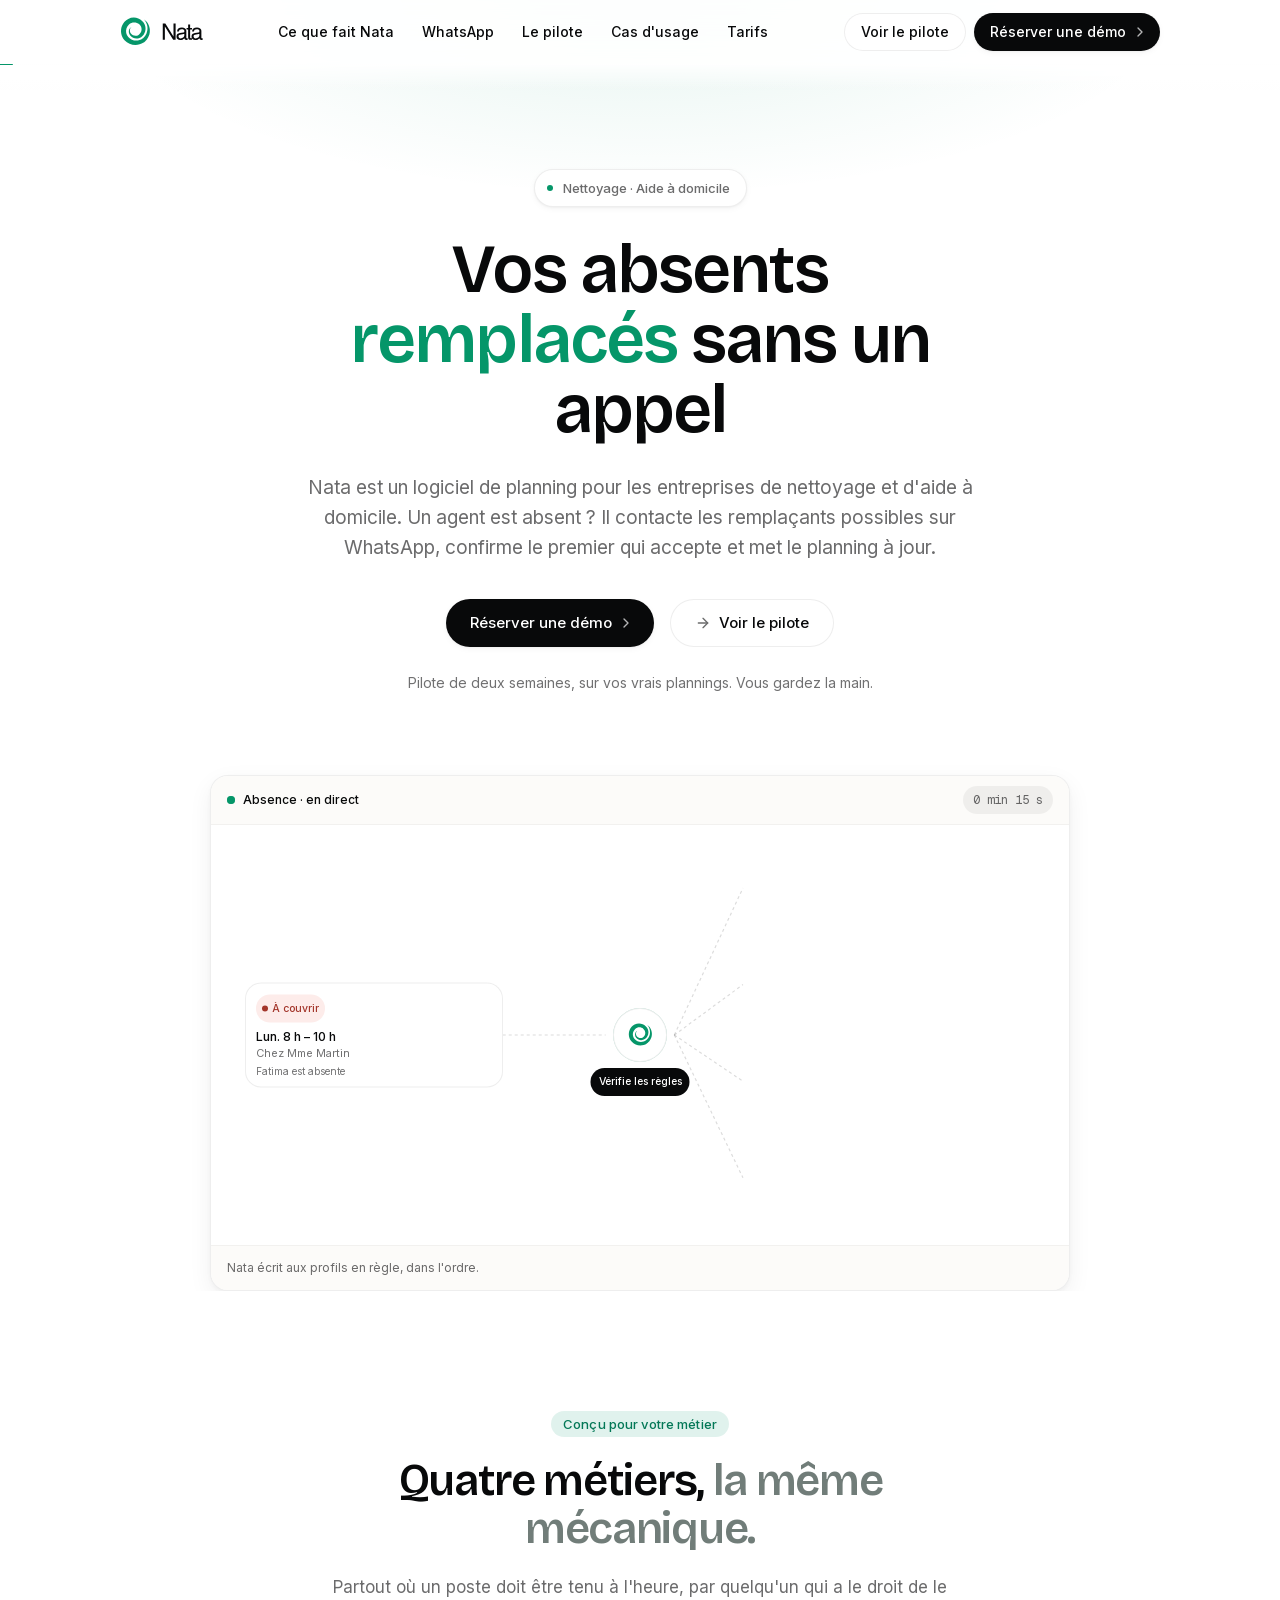
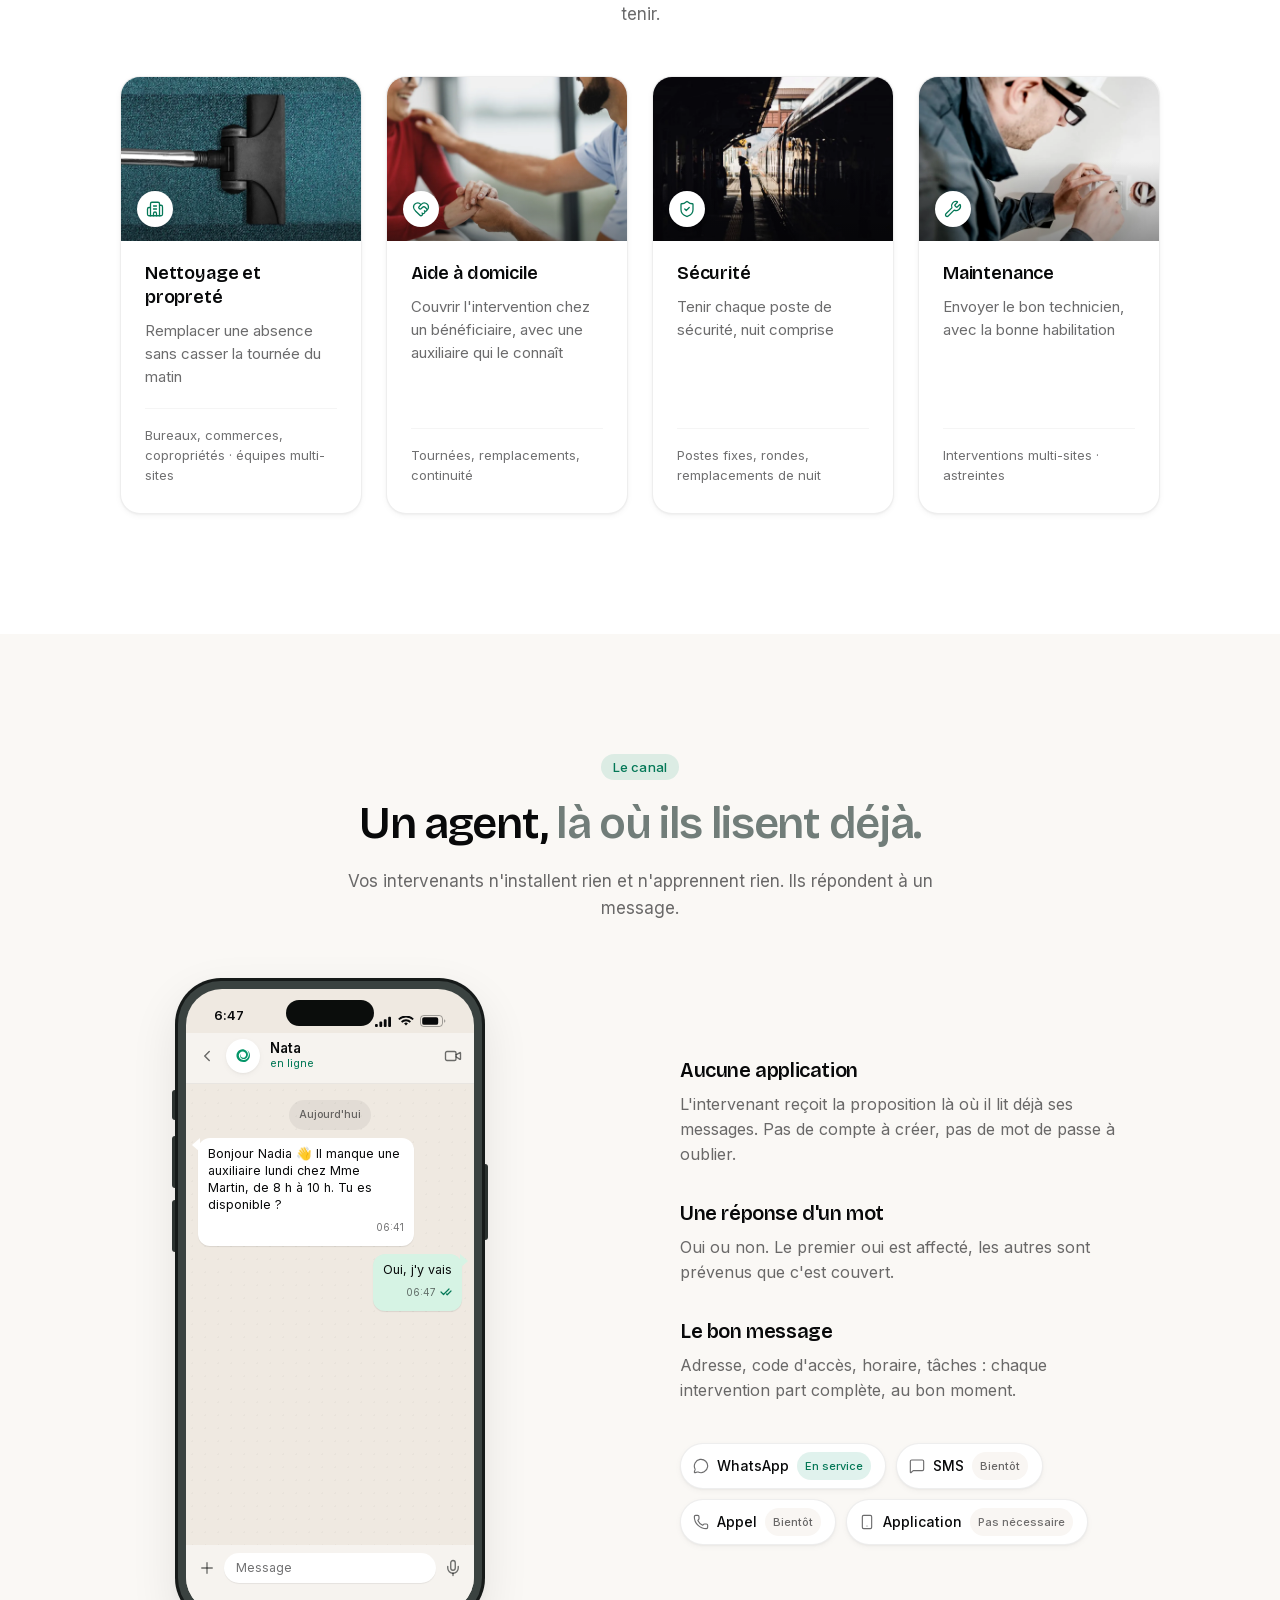
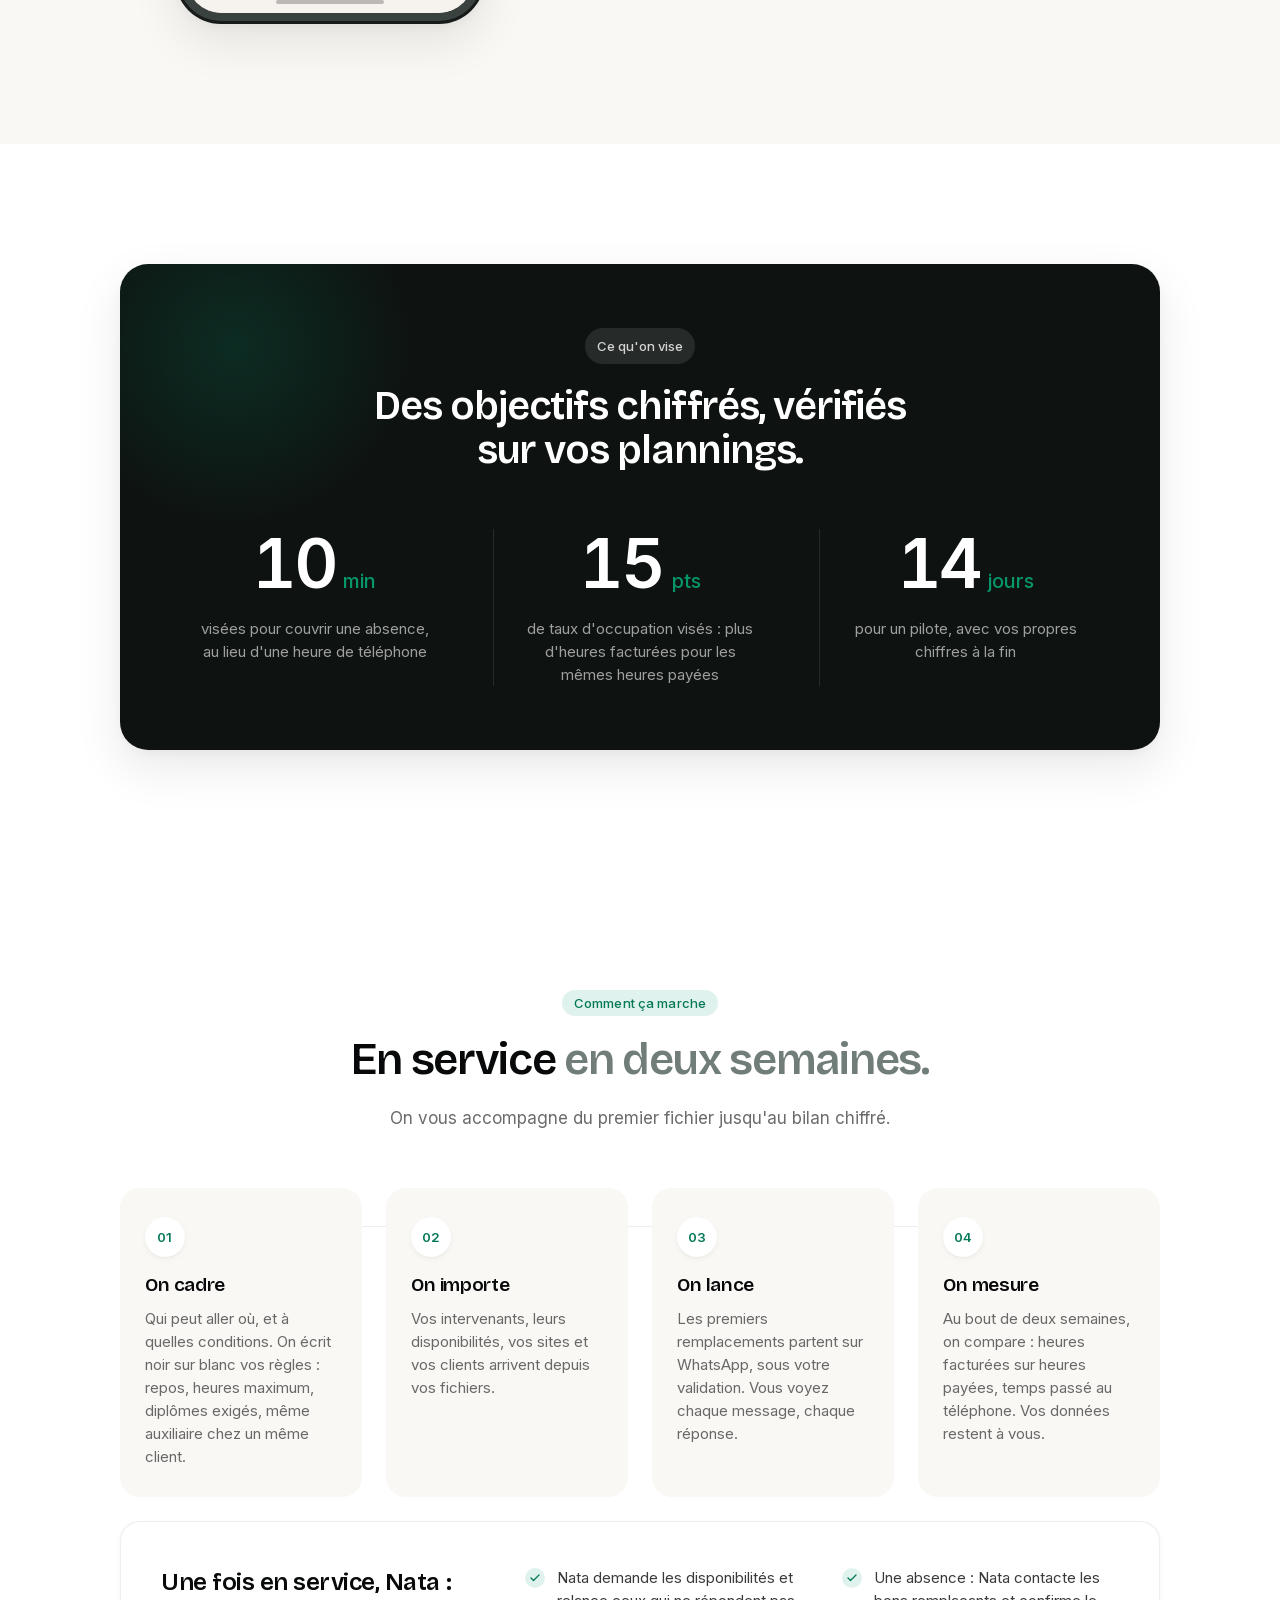
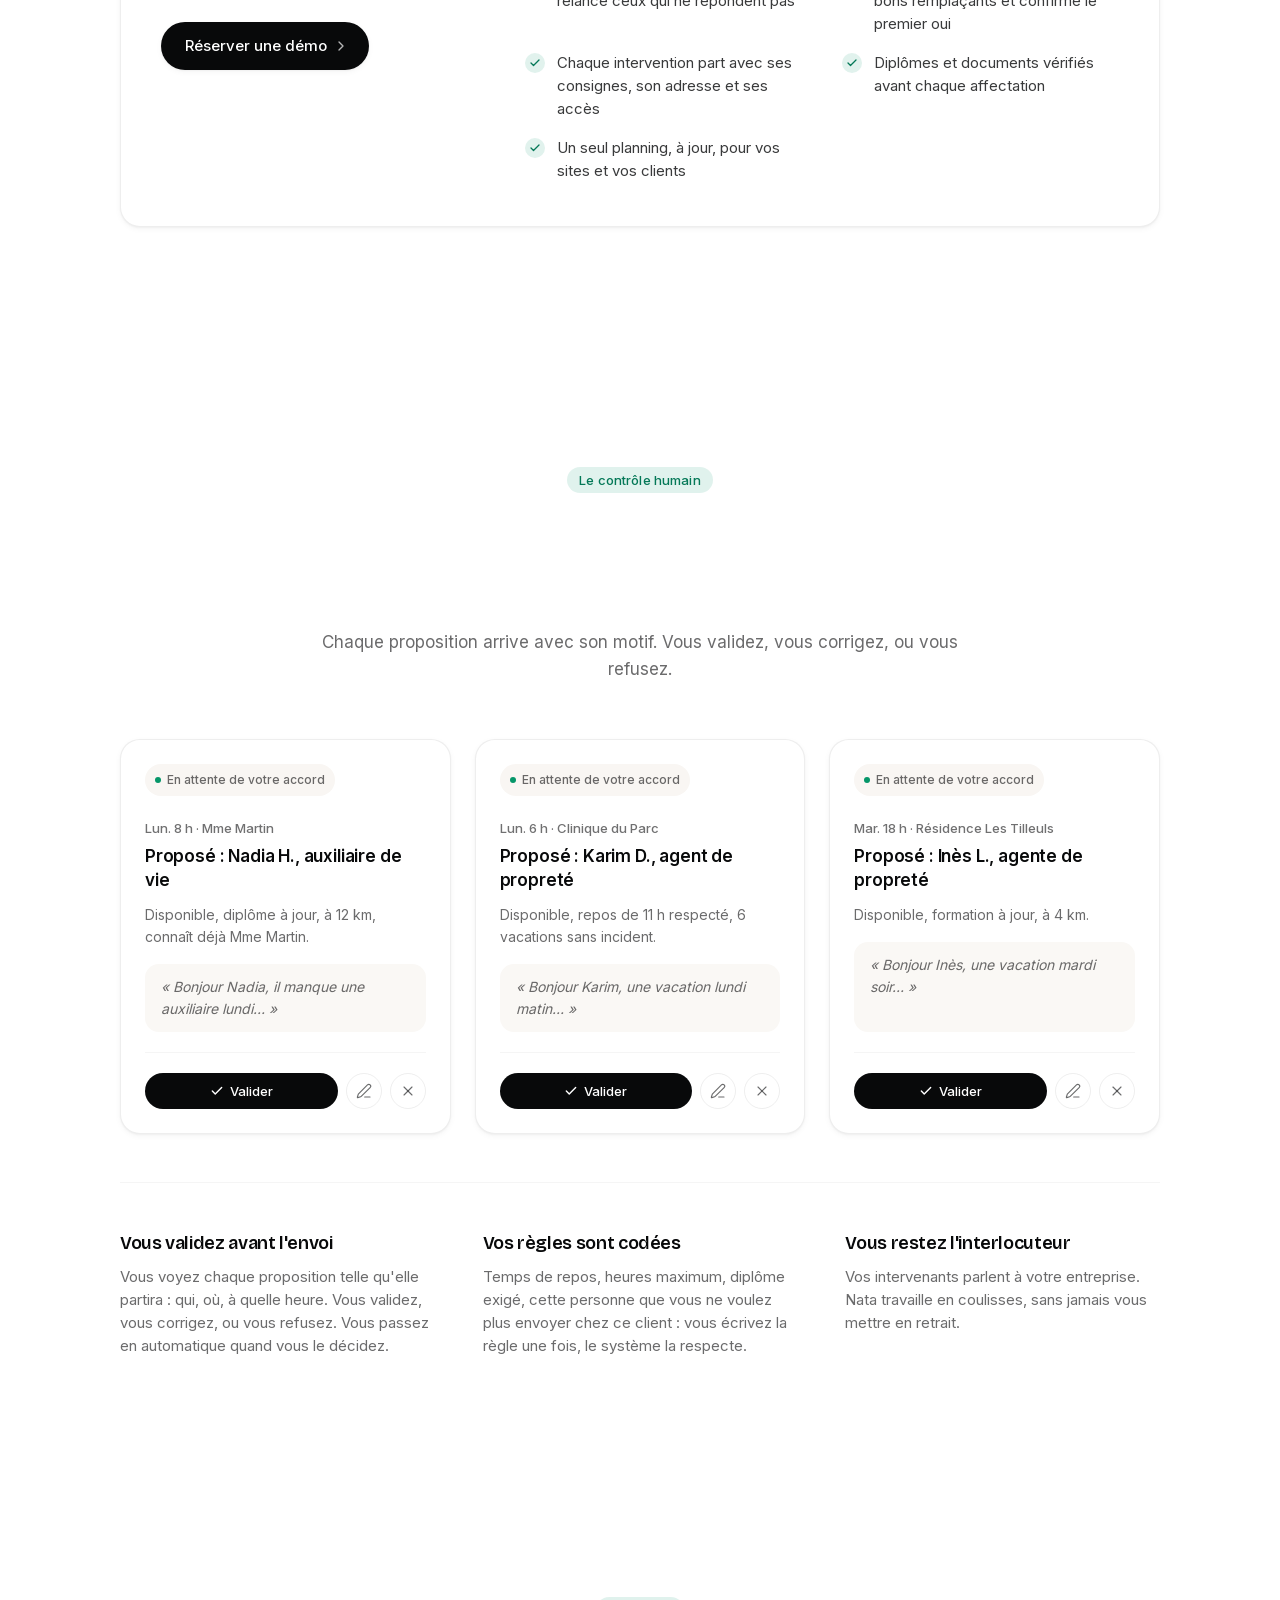
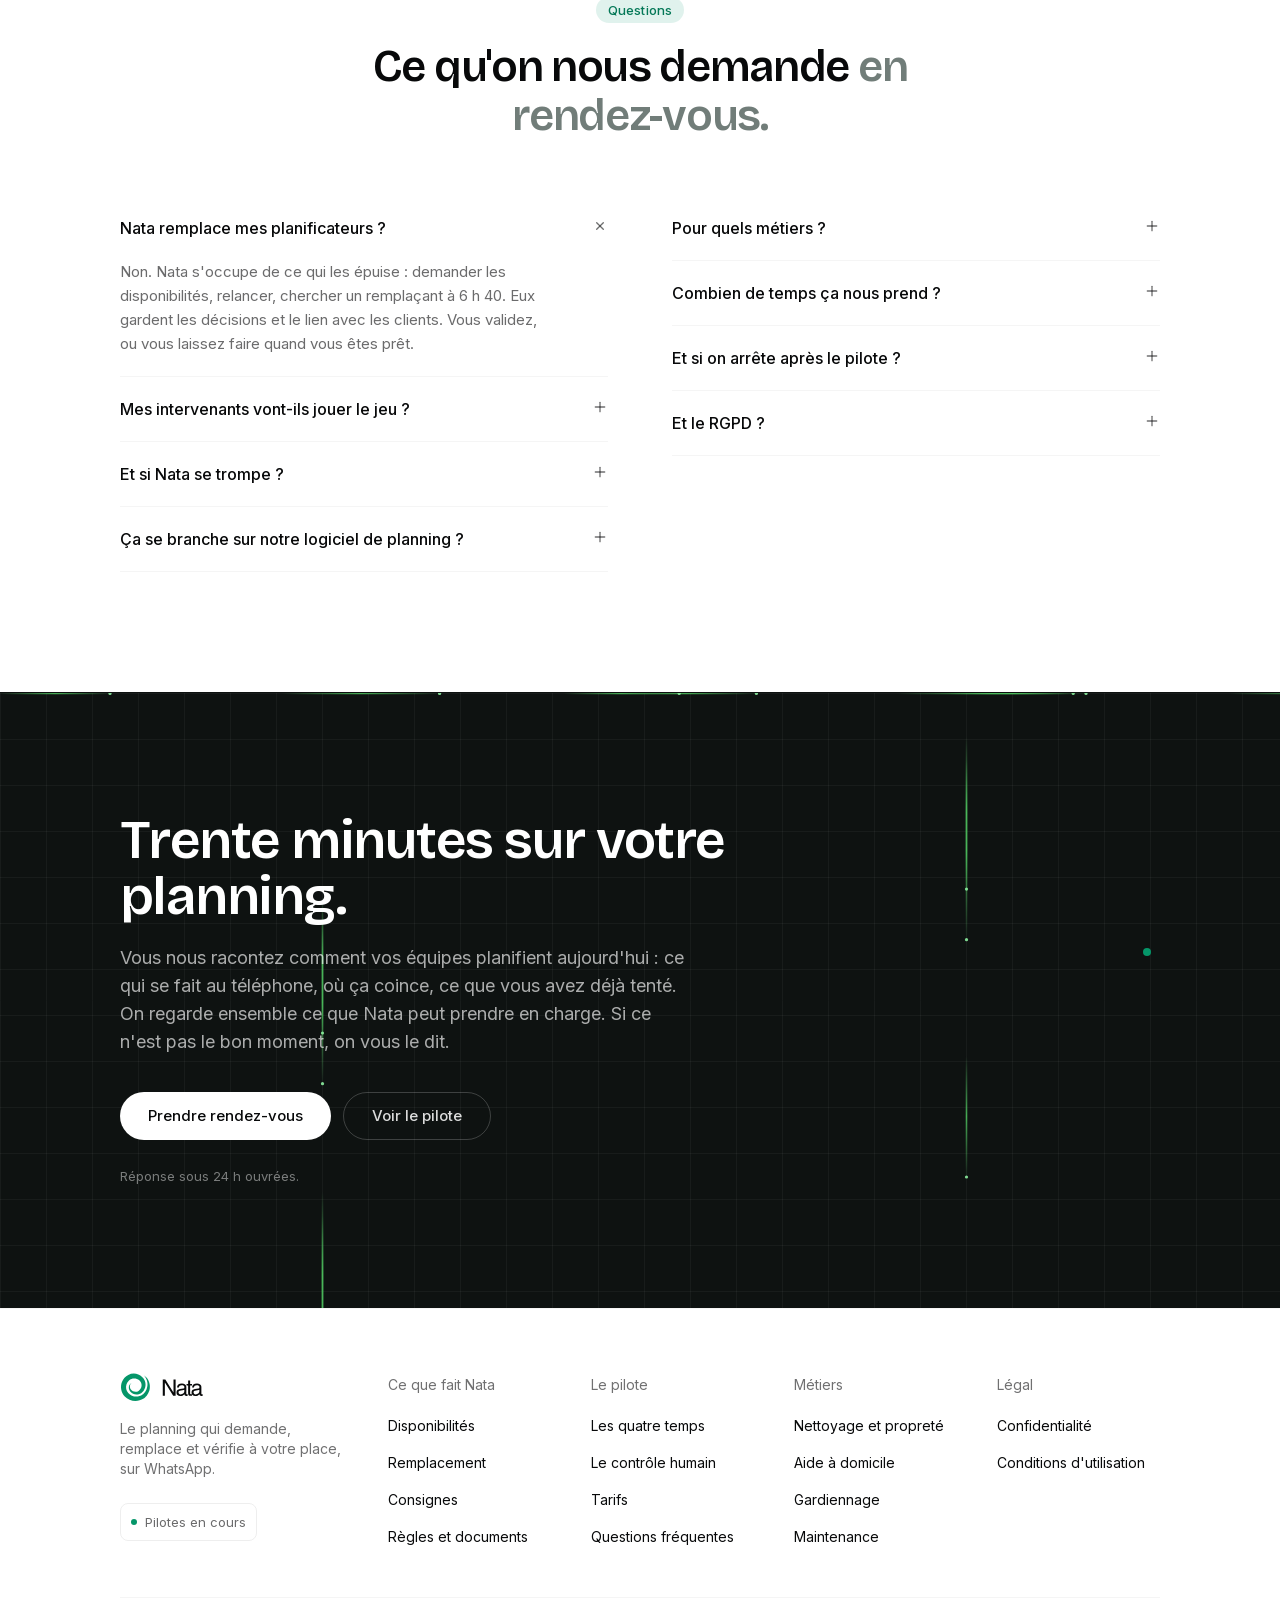
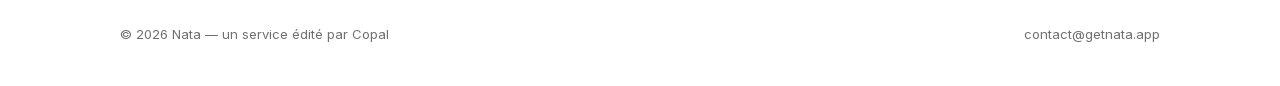
==== commit 13933b71: "Une photo par métier dans la section « Conçu pour votre métier » Quatre images CC0 (StockSnap, Rawpi" ====
--- a/index.html
+++ b/index.html
@@ -1 +1 @@
-<!DOCTYPE html><html lang="fr" class="bricolage_grotesque_9b9d56d9-module__Iu48CG__variable inter_fc4b32d4-module__25o81W__variable geist_mono_1bf8cbf6-module__FlyLvG__variable h-full"><head><meta charSet="utf-8"/><meta name="viewport" content="width=device-width, initial-scale=1"/><link rel="preload" href="/_next/static/media/017d9bea37084d9b-s.p.41rroleoq1br7.woff2" as="font" crossorigin="" type="font/woff2"/><link rel="preload" href="/_next/static/media/1bffadaabf893a1e-s.p.3-6t-g6q0vh0a.woff2" as="font" crossorigin="" type="font/woff2"/><link rel="preload" href="/_next/static/media/26daee0352f50a5f-s.p.2e115y8-hourl.woff2" as="font" crossorigin="" type="font/woff2"/><link rel="preload" href="/_next/static/media/797e433ab948586e-s.p.0r6juujl39pe6.woff2" as="font" crossorigin="" type="font/woff2"/><link rel="preload" href="/_next/static/media/83afe278b6a6bb3c-s.p.2bn3s6zvc0dyp.woff2" as="font" crossorigin="" type="font/woff2"/><link rel="stylesheet" href="/_next/static/chunks/2inhnuiy7ne8v.css" data-precedence="next"/><link rel="preload" as="script" fetchPriority="low" href="/_next/static/chunks/1jq4o6yq14o4c.js"/><script src="/_next/static/chunks/3_pur7ov6i24u.js" async=""></script><script src="/_next/static/chunks/2w7o6vzxh5oiz.js" async=""></script><script src="/_next/static/chunks/turbopack-2fa2vnj2uc6w4.js" async=""></script><script src="/_next/static/chunks/1iuxhtfct_1rw.js" async=""></script><script src="/_next/static/chunks/14h258ccnz6nq.js" async=""></script><script src="/_next/static/chunks/1f05ed-ikwb7a.js" async=""></script><meta name="next-size-adjust" content=""/><title>Nata | Planning pour entreprises de nettoyage et d&#x27;aide à domicile</title><meta name="description" content="Nata est un logiciel de planning pour les entreprises de nettoyage et d&#x27;aide à domicile : il remplace les absents sur WhatsApp, confirme le premier qui accepte et met le planning à jour."/><meta name="robots" content="noindex, nofollow"/><meta name="googlebot" content="noindex, nofollow"/><link rel="icon" href="/icon.png?icon.2t0whizlrz4rf.png" sizes="512x512" type="image/png"/><script src="/_next/static/chunks/0cz1d0mv5g_q7.js" noModule=""></script></head><body class="min-h-full flex flex-col"><div hidden=""><!--$--><!--/$--></div><a href="#contenu" class="skip">Aller au contenu</a><div aria-hidden="true" class="fixed inset-x-0 top-[64px] z-[60] h-px origin-left bg-accent" style="transform:scaleX(0)"></div><header class="fixed inset-x-0 top-0 z-50 h-[65px] bg-bg/90 backdrop-blur-md border-b border-transparent" style="opacity:0;transform:translateY(-70px)"><div aria-hidden="true" class="pointer-events-none absolute inset-x-0 top-full h-[26px]" style="background:linear-gradient(to bottom, rgb(255 255 255 / 0.92), rgb(255 255 255 / 0))"></div><div class="wrap flex h-full items-center justify-between gap-8"><a href="#" class="flex shrink-0 items-center text-ink" aria-label="Nata, accueil"><svg viewBox="0 146 824 298" class="h-[30px] w-auto" role="img" aria-label="Nata"><path fill="#059669" d="M 238.398438 171.882812 C 260.996094 185.164062 278.597656 207.492188 287.855469 232.039062 C 296.058594 253.171875 298.523438 276.535156 295.640625 299.140625 C 295.417969 300.632812 294.886719 304.230469 294.648438 305.65625 C 294.394531 307.039062 293.617188 310.683594 293.320312 312.136719 C 293.101562 313.332031 292.558594 315.242188 292.265625 316.4375 C 291.550781 319.320312 290.722656 322.164062 289.78125 324.984375 C 284.710938 340.765625 276.804688 355.644531 266.816406 368.894531 C 264.101562 372.417969 260.957031 376.285156 257.90625 379.578125 C 256.128906 381.601562 253.148438 384.4375 251.214844 386.371094 C 250.007812 387.460938 247.035156 390.140625 245.863281 391.183594 C 244.707031 392.140625 241.464844 394.753906 240.25 395.738281 C 238.390625 397.121094 236.269531 398.628906 234.367188 399.980469 C 174.453125 440.730469 93.53125 429.90625 44.972656 376.554688 C 9.742188 337.800781 0.261719 281.261719 20.261719 232.925781 C 32.152344 204.140625 54.019531 179.339844 81.914062 165.238281 C 112.738281 149.609375 150.132812 147.832031 182.171875 160.804688 C 209.820312 171.839844 233.21875 193.25 245.132812 220.535156 C 264.824219 265.003906 250.507812 319.167969 209.597656 345.984375 C 175.207031 368.632812 127.519531 363.25 101.625 330.523438 C 87.515625 313.292969 83.339844 288.429688 92.128906 268.40625 C 95.832031 259.792969 101.800781 252.027344 109.5 246.660156 C 110.515625 245.898438 111.640625 245.257812 112.695312 244.59375 C 108.945312 248.601562 105.78125 253.117188 103.460938 258.066406 C 101.660156 261.875 100.308594 265.921875 99.511719 270.058594 C 96.628906 284.195312 100.011719 299.214844 108.683594 310.652344 C 126.175781 333.726562 159.851562 339.796875 184.425781 324.613281 C 221.558594 300.859375 224.863281 247.742188 191.710938 218.964844 C 163.039062 193.21875 117.710938 193.464844 89.285156 219.457031 C 78.207031 229.566406 69.695312 242.539062 64.886719 256.746094 C 54.652344 286.808594 60.9375 320.574219 81.847656 344.566406 C 118.097656 386.101562 180.679688 392.46875 224.847656 359.585938 C 224.847656 359.585938 227.664062 357.449219 227.664062 357.449219 C 228.515625 356.726562 230.894531 354.734375 231.730469 354.03125 C 244.46875 342.542969 255.097656 328.449219 262.210938 312.792969 C 283.898438 265.398438 274.214844 209.679688 238.398438 171.882812 Z M 238.398438 171.882812 " fill-opacity="1" fill-rule="nonzero"></path><g fill="currentColor" fill-opacity="1"><g transform="translate(406.718429, 371.586354)"><g><path d="M 124.828125 -161.09375 L 145.859375 -161.09375 L 145.859375 0 L 121.640625 0 L 39.453125 -130.1875 L 39.015625 -130.1875 L 39.015625 0 L 18.1875 0 L 18.1875 -161.09375 L 43.71875 -161.09375 L 124.390625 -31.015625 L 124.828125 -31.015625 Z M 124.828125 -161.09375 "></path></g></g></g><g fill="currentColor" fill-opacity="1"><g transform="translate(552.818552, 371.586354)"><g><path d="M 86.140625 -59.9375 C 84.671875 -58.40625 81.800781 -57.164062 77.53125 -56.21875 C 73.257812 -55.269531 65.28125 -54.03125 53.59375 -52.5 C 44.96875 -51.46875 38.628906 -49.34375 34.578125 -46.125 C 30.523438 -42.914062 28.5 -38.679688 28.5 -33.421875 C 28.5 -26.992188 30.210938 -21.988281 33.640625 -18.40625 C 37.078125 -14.832031 42.554688 -13.046875 50.078125 -13.046875 C 59.503906 -13.046875 67.867188 -15.726562 75.171875 -21.09375 C 82.484375 -26.46875 86.140625 -32.988281 86.140625 -40.65625 Z M 13.921875 -81.640625 C 14.359375 -94.867188 18.648438 -104.695312 26.796875 -111.125 C 34.941406 -117.550781 46.796875 -120.765625 62.359375 -120.765625 C 74.773438 -120.765625 85.179688 -117.953125 93.578125 -112.328125 C 101.984375 -106.703125 106.1875 -98.59375 106.1875 -88 L 106.1875 -20.390625 C 106.1875 -15.785156 108.269531 -13.484375 112.4375 -13.484375 C 114.113281 -13.484375 116.269531 -13.773438 118.90625 -14.359375 L 118.90625 0 C 115.320312 1.457031 111.59375 2.1875 107.71875 2.1875 C 101 2.1875 95.992188 0.742188 92.703125 -2.140625 C 89.421875 -5.023438 87.707031 -9.535156 87.5625 -15.671875 C 76.3125 -2.960938 62.175781 3.390625 45.15625 3.390625 C 34.050781 3.390625 25.132812 0.25 18.40625 -6.03125 C 11.6875 -12.3125 8.328125 -20.492188 8.328125 -30.578125 C 8.328125 -40.878906 11.25 -49.207031 17.09375 -55.5625 C 22.9375 -61.914062 31.445312 -65.75 42.625 -67.0625 L 77.484375 -71.34375 C 83.765625 -72.289062 86.90625 -76.929688 86.90625 -85.265625 C 86.90625 -91.398438 84.617188 -96.109375 80.046875 -99.390625 C 75.484375 -102.679688 68.5625 -104.328125 59.28125 -104.328125 C 51.03125 -104.328125 44.691406 -102.5 40.265625 -98.84375 C 35.847656 -95.195312 33.203125 -89.460938 32.328125 -81.640625 Z M 13.921875 -81.640625 "></path></g></g></g><g fill="currentColor" fill-opacity="1"><g transform="translate(658.151303, 371.586354)"><g><path d="M 38.578125 -101.046875 L 38.578125 -24.65625 C 38.578125 -21.664062 39.394531 -19.382812 41.03125 -17.8125 C 42.675781 -16.238281 45.617188 -15.453125 49.859375 -15.453125 L 57.421875 -15.453125 L 57.421875 0 C 50.265625 1.019531 45.332031 1.53125 42.625 1.53125 C 34.375 1.53125 28.347656 -0.4375 24.546875 -4.375 C 20.742188 -8.320312 18.84375 -14.71875 18.84375 -23.5625 L 18.84375 -101.046875 L 2.953125 -101.046875 L 2.953125 -117.375 L 18.84375 -117.375 L 18.84375 -150.140625 L 38.578125 -150.140625 L 38.578125 -117.375 L 57.421875 -117.375 L 57.421875 -101.046875 Z M 38.578125 -101.046875 "></path></g></g></g><g fill="currentColor" fill-opacity="1"><g transform="translate(702.333011, 371.586354)"><g><path d="M 86.140625 -59.9375 C 84.671875 -58.40625 81.800781 -57.164062 77.53125 -56.21875 C 73.257812 -55.269531 65.28125 -54.03125 53.59375 -52.5 C 44.96875 -51.46875 38.628906 -49.34375 34.578125 -46.125 C 30.523438 -42.914062 28.5 -38.679688 28.5 -33.421875 C 28.5 -26.992188 30.210938 -21.988281 33.640625 -18.40625 C 37.078125 -14.832031 42.554688 -13.046875 50.078125 -13.046875 C 59.503906 -13.046875 67.867188 -15.726562 75.171875 -21.09375 C 82.484375 -26.46875 86.140625 -32.988281 86.140625 -40.65625 Z M 13.921875 -81.640625 C 14.359375 -94.867188 18.648438 -104.695312 26.796875 -111.125 C 34.941406 -117.550781 46.796875 -120.765625 62.359375 -120.765625 C 74.773438 -120.765625 85.179688 -117.953125 93.578125 -112.328125 C 101.984375 -106.703125 106.1875 -98.59375 106.1875 -88 L 106.1875 -20.390625 C 106.1875 -15.785156 108.269531 -13.484375 112.4375 -13.484375 C 114.113281 -13.484375 116.269531 -13.773438 118.90625 -14.359375 L 118.90625 0 C 115.320312 1.457031 111.59375 2.1875 107.71875 2.1875 C 101 2.1875 95.992188 0.742188 92.703125 -2.140625 C 89.421875 -5.023438 87.707031 -9.535156 87.5625 -15.671875 C 76.3125 -2.960938 62.175781 3.390625 45.15625 3.390625 C 34.050781 3.390625 25.132812 0.25 18.40625 -6.03125 C 11.6875 -12.3125 8.328125 -20.492188 8.328125 -30.578125 C 8.328125 -40.878906 11.25 -49.207031 17.09375 -55.5625 C 22.9375 -61.914062 31.445312 -65.75 42.625 -67.0625 L 77.484375 -71.34375 C 83.765625 -72.289062 86.90625 -76.929688 86.90625 -85.265625 C 86.90625 -91.398438 84.617188 -96.109375 80.046875 -99.390625 C 75.484375 -102.679688 68.5625 -104.328125 59.28125 -104.328125 C 51.03125 -104.328125 44.691406 -102.5 40.265625 -98.84375 C 35.847656 -95.195312 33.203125 -89.460938 32.328125 -81.640625 Z M 13.921875 -81.640625 "></path></g></g></g></svg></a><nav class="hidden items-center gap-1 lg:flex"><a href="/#plateforme" class="flex items-center gap-1 rounded-full px-3 py-1.5 text-[14px] font-medium text-ink transition-colors duration-150 ease-out hover:bg-surface">Ce que fait Nata</a><a href="/#whatsapp" class="flex items-center gap-1 rounded-full px-3 py-1.5 text-[14px] font-medium text-ink transition-colors duration-150 ease-out hover:bg-surface">WhatsApp</a><a href="/#methode" class="flex items-center gap-1 rounded-full px-3 py-1.5 text-[14px] font-medium text-ink transition-colors duration-150 ease-out hover:bg-surface">Le pilote</a><a href="/#cas" class="flex items-center gap-1 rounded-full px-3 py-1.5 text-[14px] font-medium text-ink transition-colors duration-150 ease-out hover:bg-surface">Cas d&#x27;usage</a><a href="/#offre" class="flex items-center gap-1 rounded-full px-3 py-1.5 text-[14px] font-medium text-ink transition-colors duration-150 ease-out hover:bg-surface">Tarifs</a></nav><div class="flex shrink-0 items-center gap-2"><span class="hidden lg:block"><a href="/#methode" class="inline-flex shrink-0 items-center gap-2 rounded-full border border-line bg-bg font-medium text-ink transition-[background-color,transform,box-shadow] duration-150 ease-out hover:bg-surface hover:shadow-[var(--shadow-sm)] active:scale-[0.97] active:duration-75 h-[38px] px-4 text-[14px]">Voir le pilote</a></span><a href="/#contact" class="inline-flex shrink-0 items-center gap-1.5 rounded-full bg-ink font-medium text-white shadow-[var(--shadow-sm)] transition-[opacity,transform,box-shadow] duration-150 ease-out hover:opacity-90 hover:shadow-[var(--shadow-md)] active:scale-[0.97] active:duration-75 h-[38px] pl-4 pr-3 text-[14px]">Réserver une démo<svg xmlns="http://www.w3.org/2000/svg" width="24" height="24" viewBox="0 0 24 24" fill="none" stroke="currentColor" stroke-width="2" stroke-linecap="round" stroke-linejoin="round" class="lucide lucide-chevron-right size-4 opacity-70" aria-hidden="true"><path d="m9 18 6-6-6-6"></path></svg></a><button type="button" aria-expanded="false" aria-label="Ouvrir le menu" class="flex size-[38px] items-center justify-center rounded-full border border-line text-ink lg:hidden"><svg xmlns="http://www.w3.org/2000/svg" width="24" height="24" viewBox="0 0 24 24" fill="none" stroke="currentColor" stroke-width="2" stroke-linecap="round" stroke-linejoin="round" class="lucide lucide-menu size-4" aria-hidden="true"><path d="M4 5h16"></path><path d="M4 12h16"></path><path d="M4 19h16"></path></svg></button></div></div></header><div class="fixed inset-x-3 bottom-3 z-40 transition-[opacity,transform] duration-300 ease-out lg:hidden pointer-events-none translate-y-4 opacity-0"><a href="/#contact" class="flex h-[52px] items-center justify-center rounded-full bg-ink text-[16px] font-medium text-white shadow-[0_10px_30px_-10px_rgba(8,9,10,0.5)]">Réserver une démo</a></div><main id="contenu" class="flex-1"><section class="rails relative relative overflow-hidden pt-[65px]"><div aria-hidden="true" class="pointer-events-none absolute inset-x-0 top-0 h-[560px]" style="background:radial-gradient(ellipse 60% 50% at 50% 0%, rgb(5 150 105 / 0.10), transparent 70%)"></div><div class="wrap relative z-[1]"><div class="flex flex-col items-center pt-16 text-center sm:pt-20 lg:pt-[104px]"><span class="inline-flex items-center gap-2.5 rounded-full border border-line bg-bg py-1.5 pl-3 pr-4 shadow-[var(--shadow-sm)]" style="opacity:0;transform:translateY(16px)"><span class="flex size-1.5 rounded-full bg-accent"></span><span class="text-[13px] font-medium text-ink-60">Nettoyage · Aide à domicile</span></span><h1 class="t-display mt-7 max-w-[15ch] text-[44px] text-ink sm:text-[58px] lg:text-[68px]" style="opacity:0;transform:translateY(16px)">Vos absents <span class="text-accent-titre">remplacés</span> sans un appel</h1><p class="mt-7 max-w-[60ch] text-[17px] leading-[27px] text-ink-60 sm:text-[19px] sm:leading-[30px]" style="opacity:0;transform:translateY(16px)">Nata est un logiciel de planning pour les entreprises de nettoyage et d&#x27;aide à domicile. Un agent est absent ? Il contacte les remplaçants possibles sur WhatsApp, confirme le premier qui accepte et met le planning à jour.</p><div class="mt-9 flex flex-col items-center gap-3 sm:flex-row sm:gap-4" style="opacity:0;transform:translateY(16px)"><a href="#contact" class="inline-flex shrink-0 items-center gap-1.5 rounded-full bg-ink font-medium text-white shadow-[var(--shadow-sm)] transition-[opacity,transform,box-shadow] duration-150 ease-out hover:opacity-90 hover:shadow-[var(--shadow-md)] active:scale-[0.97] active:duration-75 h-[48px] pl-6 pr-5 text-[15px]">Réserver une démo<svg xmlns="http://www.w3.org/2000/svg" width="24" height="24" viewBox="0 0 24 24" fill="none" stroke="currentColor" stroke-width="2" stroke-linecap="round" stroke-linejoin="round" class="lucide lucide-chevron-right size-4 opacity-70" aria-hidden="true"><path d="m9 18 6-6-6-6"></path></svg></a><a href="#methode" class="inline-flex shrink-0 items-center gap-2 rounded-full border border-line bg-bg font-medium text-ink transition-[background-color,transform,box-shadow] duration-150 ease-out hover:bg-surface hover:shadow-[var(--shadow-sm)] active:scale-[0.97] active:duration-75 h-[48px] px-6 text-[15px]"><svg xmlns="http://www.w3.org/2000/svg" width="24" height="24" viewBox="0 0 24 24" fill="none" stroke="currentColor" stroke-width="2" stroke-linecap="round" stroke-linejoin="round" class="lucide lucide-arrow-right size-4 opacity-60" aria-hidden="true"><path d="M5 12h14"></path><path d="m12 5 7 7-7 7"></path></svg>Voir le pilote</a></div><p class="mt-6 text-[14px] text-ink-45" style="opacity:0;transform:translateY(16px)">Pilote de deux semaines, sur vos vrais plannings. Vous gardez la main.</p></div><div class="mt-16 w-full lg:mt-20" style="opacity:0;transform:translateY(28px)"><div class="relative mx-auto w-full max-w-[860px] overflow-hidden rounded-[18px] border border-line bg-bg shadow-[var(--shadow-md)]"><div class="flex items-center justify-between border-b border-line-soft bg-[#fcfbf9] px-4 py-2.5"><span class="flex items-center gap-2 text-[12px] font-medium text-ink"><span class="relative flex size-2"><span class="absolute inline-flex size-full animate-ping rounded-full bg-accent opacity-60"></span><span class="relative inline-flex size-2 rounded-full bg-accent"></span></span>Absence · en direct</span><span class="rounded-full px-2.5 py-0.5 font-mono text-[12px] tabular-nums transition-colors duration-500 bg-ink/[0.05] text-ink-60">0 min 00 s</span></div><div class="relative aspect-[16/9] max-h-[420px] w-full"><svg viewBox="0 0 100 100" preserveAspectRatio="none" class="absolute inset-0 size-full" aria-hidden="true"><line x1="34" y1="50" x2="46" y2="50" stroke="rgb(8 9 10 / 0.14)" stroke-width="1.2" vector-effect="non-scaling-stroke" stroke-dasharray="3 3"></line><line x1="54" y1="50" x2="62" y2="15" stroke="rgb(8 9 10 / 0.14)" stroke-width="1.2" vector-effect="non-scaling-stroke" stroke-dasharray="3 3" style="transition:stroke 0.4s, stroke-width 0.4s"></line><line x1="54" y1="50" x2="62" y2="38" stroke="rgb(8 9 10 / 0.14)" stroke-width="1.2" vector-effect="non-scaling-stroke" stroke-dasharray="3 3" style="transition:stroke 0.4s, stroke-width 0.4s"></line><line x1="54" y1="50" x2="62" y2="61" stroke="rgb(8 9 10 / 0.14)" stroke-width="1.2" vector-effect="non-scaling-stroke" stroke-dasharray="3 3" style="transition:stroke 0.4s, stroke-width 0.4s"></line><line x1="54" y1="50" x2="62" y2="84" stroke="rgb(8 9 10 / 0.14)" stroke-width="1.2" vector-effect="non-scaling-stroke" stroke-dasharray="3 3" style="transition:stroke 0.4s, stroke-width 0.4s"></line></svg><div class="absolute left-[4%] top-1/2 w-[30%] -translate-y-1/2"><div class="rounded-[16px] border p-2 transition-colors duration-500 sm:p-2.5 border-line bg-bg"><span class="inline-flex items-center gap-1 rounded-full px-1.5 py-0.5 text-[9.5px] font-medium sm:text-[10.5px] bg-[#fdecea] text-[#a3352a]"><span class="size-1.5 rounded-full bg-[#a3352a]"></span>À couvrir</span><p class="mt-1.5 text-[11px] font-medium leading-[14px] text-ink sm:text-[12.5px] sm:leading-4">Lun. 8 h – 10 h</p><p class="text-[10px] leading-[13px] text-ink-45 sm:text-[11px] sm:leading-4">Chez Mme Martin</p><p class="mt-1 hidden text-[10px] leading-3 text-ink-45 sm:block">Fatima est absente</p></div></div><div class="absolute left-[50%] top-1/2 -translate-x-1/2 -translate-y-1/2"><span aria-hidden="true" class="absolute inset-0 rounded-full bg-accent"></span><div class="relative flex size-[46px] items-center justify-center rounded-full border border-line bg-white sm:size-[54px]"><svg viewBox="0 146 300 298" class="h-5 w-auto sm:h-6" aria-hidden="true"><path fill="#059669" d="M 238.398438 171.882812 C 260.996094 185.164062 278.597656 207.492188 287.855469 232.039062 C 296.058594 253.171875 298.523438 276.535156 295.640625 299.140625 C 295.417969 300.632812 294.886719 304.230469 294.648438 305.65625 C 294.394531 307.039062 293.617188 310.683594 293.320312 312.136719 C 293.101562 313.332031 292.558594 315.242188 292.265625 316.4375 C 291.550781 319.320312 290.722656 322.164062 289.78125 324.984375 C 284.710938 340.765625 276.804688 355.644531 266.816406 368.894531 C 264.101562 372.417969 260.957031 376.285156 257.90625 379.578125 C 256.128906 381.601562 253.148438 384.4375 251.214844 386.371094 C 250.007812 387.460938 247.035156 390.140625 245.863281 391.183594 C 244.707031 392.140625 241.464844 394.753906 240.25 395.738281 C 238.390625 397.121094 236.269531 398.628906 234.367188 399.980469 C 174.453125 440.730469 93.53125 429.90625 44.972656 376.554688 C 9.742188 337.800781 0.261719 281.261719 20.261719 232.925781 C 32.152344 204.140625 54.019531 179.339844 81.914062 165.238281 C 112.738281 149.609375 150.132812 147.832031 182.171875 160.804688 C 209.820312 171.839844 233.21875 193.25 245.132812 220.535156 C 264.824219 265.003906 250.507812 319.167969 209.597656 345.984375 C 175.207031 368.632812 127.519531 363.25 101.625 330.523438 C 87.515625 313.292969 83.339844 288.429688 92.128906 268.40625 C 95.832031 259.792969 101.800781 252.027344 109.5 246.660156 C 110.515625 245.898438 111.640625 245.257812 112.695312 244.59375 C 108.945312 248.601562 105.78125 253.117188 103.460938 258.066406 C 101.660156 261.875 100.308594 265.921875 99.511719 270.058594 C 96.628906 284.195312 100.011719 299.214844 108.683594 310.652344 C 126.175781 333.726562 159.851562 339.796875 184.425781 324.613281 C 221.558594 300.859375 224.863281 247.742188 191.710938 218.964844 C 163.039062 193.21875 117.710938 193.464844 89.285156 219.457031 C 78.207031 229.566406 69.695312 242.539062 64.886719 256.746094 C 54.652344 286.808594 60.9375 320.574219 81.847656 344.566406 C 118.097656 386.101562 180.679688 392.46875 224.847656 359.585938 C 224.847656 359.585938 227.664062 357.449219 227.664062 357.449219 C 228.515625 356.726562 230.894531 354.734375 231.730469 354.03125 C 244.46875 342.542969 255.097656 328.449219 262.210938 312.792969 C 283.898438 265.398438 274.214844 209.679688 238.398438 171.882812 Z M 238.398438 171.882812 "></path></svg></div><p class="absolute left-1/2 top-full mt-1.5 -translate-x-1/2 whitespace-nowrap rounded-full bg-ink px-2 py-0.5 text-[9.5px] font-medium text-white sm:text-[10.5px]" style="opacity:0;transform:translateY(4px)">En veille</p></div><div class="absolute right-[4%] w-[34%] -translate-y-1/2" style="top:15%;opacity:0;transform:translateX(10px)"><div class="rounded-[16px] border px-2 py-1.5 transition-colors duration-500 sm:px-2.5 sm:py-2 border-line bg-bg"><div class="flex items-center gap-1.5"><span class="flex size-5 shrink-0 items-center justify-center rounded-full bg-ink/[0.07] text-[9.5px] font-medium text-ink-60 sm:size-6 sm:text-[10.5px]">I</span><div class="min-w-0 flex-1"><p class="truncate text-[10.5px] font-medium leading-[13px] text-ink sm:text-[12px] sm:leading-4">Inès L.</p><p class="hidden truncate text-[10px] leading-3 text-ink-45 sm:block">En règle · 4 km</p></div><span class="shrink-0"></span></div></div></div><div class="absolute right-[4%] w-[34%] -translate-y-1/2" style="top:38%;opacity:0;transform:translateX(10px)"><div class="rounded-[16px] border px-2 py-1.5 transition-colors duration-500 sm:px-2.5 sm:py-2 border-line bg-bg"><div class="flex items-center gap-1.5"><span class="flex size-5 shrink-0 items-center justify-center rounded-full bg-ink/[0.07] text-[9.5px] font-medium text-ink-60 sm:size-6 sm:text-[10.5px]">S</span><div class="min-w-0 flex-1"><p class="truncate text-[10.5px] font-medium leading-[13px] text-ink sm:text-[12px] sm:leading-4">Sophie M.</p><p class="hidden truncate text-[10px] leading-3 text-ink-45 sm:block">En règle · 9 km</p></div><span class="shrink-0"></span></div></div></div><div class="absolute right-[4%] w-[34%] -translate-y-1/2" style="top:61%;opacity:0;transform:translateX(10px)"><div class="rounded-[16px] border px-2 py-1.5 transition-colors duration-500 sm:px-2.5 sm:py-2 border-line bg-bg"><div class="flex items-center gap-1.5"><span class="flex size-5 shrink-0 items-center justify-center rounded-full bg-ink/[0.07] text-[9.5px] font-medium text-ink-60 sm:size-6 sm:text-[10.5px]">N</span><div class="min-w-0 flex-1"><p class="truncate text-[10.5px] font-medium leading-[13px] text-ink sm:text-[12px] sm:leading-4">Nadia H.</p><p class="hidden truncate text-[10px] leading-3 text-ink-45 sm:block">En règle · 12 km</p></div><span class="shrink-0"></span></div></div></div><div class="absolute right-[4%] w-[34%] -translate-y-1/2" style="top:84%;opacity:0;transform:translateX(10px)"><div class="rounded-[16px] border px-2 py-1.5 transition-colors duration-500 sm:px-2.5 sm:py-2 border-line bg-bg"><div class="flex items-center gap-1.5"><span class="flex size-5 shrink-0 items-center justify-center rounded-full bg-ink/[0.07] text-[9.5px] font-medium text-ink-60 sm:size-6 sm:text-[10.5px]">H</span><div class="min-w-0 flex-1"><p class="truncate text-[10.5px] font-medium leading-[13px] text-ink sm:text-[12px] sm:leading-4">Hélène K.</p><p class="hidden truncate text-[10px] leading-3 text-ink-45 sm:block">En règle · 15 km</p></div><span class="shrink-0"></span></div></div></div></div><div class="flex items-center justify-between gap-3 border-t border-line-soft bg-[#fcfbf9] px-4 py-2.5"><p class="text-[12px] text-ink-60" style="opacity:0;transform:translateY(4px)">Nata écrit aux profils en règle, dans l&#x27;ordre.</p></div></div></div></div></section><section id="metiers" class="rails relative py-20 md:py-[120px]"><div class="wrap relative z-[1] "><div class="flex flex-col gap-5 items-center text-center "><span class="chapeau">Conçu pour votre métier</span><h2 class="marque text-[32px] font-semibold leading-[1.1] tracking-[-0.03em] text-ink md:text-[44px] max-w-[20ch]"><span class=""><span class="inline-block" style="opacity:0;transform:translateY(0.35em)">Quatre</span> <span class="inline-block" style="opacity:0;transform:translateY(0.35em)">métiers,</span><span class="t-suite"> <span class="inline-block" style="opacity:0;transform:translateY(0.35em)">la</span> <span class="inline-block" style="opacity:0;transform:translateY(0.35em)">même</span> <span class="inline-block" style="opacity:0;transform:translateY(0.35em)">mécanique.</span></span></span></h2></div><p class="mx-auto mt-5 max-w-[58ch] text-center text-[17px] leading-[27px] text-ink-60 ">Partout où un poste doit être tenu à l&#x27;heure, par quelqu&#x27;un qui a le droit de le tenir.</p><div class="mt-12 grid grid-cols-1 gap-5 sm:grid-cols-2 lg:grid-cols-4 lg:gap-6"><article class="carte flex flex-col" style="opacity:0;transform:translateY(18px)"><div class="relative flex h-[150px] items-center justify-center overflow-hidden bg-accent-soft"><div aria-hidden="true" class="absolute inset-0 opacity-[0.55]" style="background-image:radial-gradient(rgb(5 150 105 / 0.28) 1px, transparent 1px);background-size:14px 14px"></div><span class="relative flex size-14 items-center justify-center rounded-full bg-bg shadow-[var(--shadow-sm)]"><svg xmlns="http://www.w3.org/2000/svg" width="24" height="24" viewBox="0 0 24 24" fill="none" stroke="currentColor" stroke-width="1.6" stroke-linecap="round" stroke-linejoin="round" class="lucide lucide-building2 lucide-building-2 size-6 text-accent-ink" aria-hidden="true"><path d="M10 12h4"></path><path d="M10 8h4"></path><path d="M14 21v-3a2 2 0 0 0-4 0v3"></path><path d="M6 10H4a2 2 0 0 0-2 2v7a2 2 0 0 0 2 2h16a2 2 0 0 0 2-2V9a2 2 0 0 0-2-2h-2"></path><path d="M6 21V5a2 2 0 0 1 2-2h8a2 2 0 0 1 2 2v16"></path></svg></span></div><div class="flex flex-1 flex-col px-6 pb-7 pt-6"><h3 class="text-[18px] font-semibold leading-6 tracking-[-0.01em] text-ink">Nettoyage et propreté</h3><p class="mt-2.5 flex-1 text-[15px] leading-[23px] text-ink-60">Remplacer une absence sans casser la tournée du matin</p><p class="mt-5 border-t border-line-soft pt-4 text-[13px] leading-5 text-ink-45">Bureaux, commerces, copropriétés · équipes multi-sites</p></div></article><article class="carte flex flex-col" style="opacity:0;transform:translateY(18px)"><div class="relative flex h-[150px] items-center justify-center overflow-hidden bg-accent-soft"><div aria-hidden="true" class="absolute inset-0 opacity-[0.55]" style="background-image:radial-gradient(rgb(5 150 105 / 0.28) 1px, transparent 1px);background-size:14px 14px"></div><span class="relative flex size-14 items-center justify-center rounded-full bg-bg shadow-[var(--shadow-sm)]"><svg xmlns="http://www.w3.org/2000/svg" width="24" height="24" viewBox="0 0 24 24" fill="none" stroke="currentColor" stroke-width="1.6" stroke-linecap="round" stroke-linejoin="round" class="lucide lucide-heart-handshake size-6 text-accent-ink" aria-hidden="true"><path d="M19.414 14.414C21 12.828 22 11.5 22 9.5a5.5 5.5 0 0 0-9.591-3.676.6.6 0 0 1-.818.001A5.5 5.5 0 0 0 2 9.5c0 2.3 1.5 4 3 5.5l5.535 5.362a2 2 0 0 0 2.879.052 2.12 2.12 0 0 0-.004-3 2.124 2.124 0 1 0 3-3 2.124 2.124 0 0 0 3.004 0 2 2 0 0 0 0-2.828l-1.881-1.882a2.41 2.41 0 0 0-3.409 0l-1.71 1.71a2 2 0 0 1-2.828 0 2 2 0 0 1 0-2.828l2.823-2.762"></path></svg></span></div><div class="flex flex-1 flex-col px-6 pb-7 pt-6"><h3 class="text-[18px] font-semibold leading-6 tracking-[-0.01em] text-ink">Aide à domicile</h3><p class="mt-2.5 flex-1 text-[15px] leading-[23px] text-ink-60">Couvrir l&#x27;intervention chez un bénéficiaire, avec une auxiliaire qui le connaît</p><p class="mt-5 border-t border-line-soft pt-4 text-[13px] leading-5 text-ink-45">Tournées, remplacements, continuité</p></div></article><article class="carte flex flex-col" style="opacity:0;transform:translateY(18px)"><div class="relative flex h-[150px] items-center justify-center overflow-hidden bg-accent-soft"><div aria-hidden="true" class="absolute inset-0 opacity-[0.55]" style="background-image:radial-gradient(rgb(5 150 105 / 0.28) 1px, transparent 1px);background-size:14px 14px"></div><span class="relative flex size-14 items-center justify-center rounded-full bg-bg shadow-[var(--shadow-sm)]"><svg xmlns="http://www.w3.org/2000/svg" width="24" height="24" viewBox="0 0 24 24" fill="none" stroke="currentColor" stroke-width="1.6" stroke-linecap="round" stroke-linejoin="round" class="lucide lucide-shield-check size-6 text-accent-ink" aria-hidden="true"><path d="M20 13c0 5-3.5 7.5-7.66 8.95a1 1 0 0 1-.67-.01C7.5 20.5 4 18 4 13V6a1 1 0 0 1 1-1c2 0 4.5-1.2 6.24-2.72a1.17 1.17 0 0 1 1.52 0C14.51 3.81 17 5 19 5a1 1 0 0 1 1 1z"></path><path d="m9 12 2 2 4-4"></path></svg></span></div><div class="flex flex-1 flex-col px-6 pb-7 pt-6"><h3 class="text-[18px] font-semibold leading-6 tracking-[-0.01em] text-ink">Sécurité</h3><p class="mt-2.5 flex-1 text-[15px] leading-[23px] text-ink-60">Tenir chaque poste de sécurité, nuit comprise</p><p class="mt-5 border-t border-line-soft pt-4 text-[13px] leading-5 text-ink-45">Postes fixes, rondes, remplacements de nuit</p></div></article><article class="carte flex flex-col" style="opacity:0;transform:translateY(18px)"><div class="relative flex h-[150px] items-center justify-center overflow-hidden bg-accent-soft"><div aria-hidden="true" class="absolute inset-0 opacity-[0.55]" style="background-image:radial-gradient(rgb(5 150 105 / 0.28) 1px, transparent 1px);background-size:14px 14px"></div><span class="relative flex size-14 items-center justify-center rounded-full bg-bg shadow-[var(--shadow-sm)]"><svg xmlns="http://www.w3.org/2000/svg" width="24" height="24" viewBox="0 0 24 24" fill="none" stroke="currentColor" stroke-width="1.6" stroke-linecap="round" stroke-linejoin="round" class="lucide lucide-wrench size-6 text-accent-ink" aria-hidden="true"><path d="M14.7 6.3a1 1 0 0 0 0 1.4l1.6 1.6a1 1 0 0 0 1.4 0l3.106-3.105c.32-.322.863-.22.983.218a6 6 0 0 1-8.259 7.057l-7.91 7.91a1 1 0 0 1-2.999-3l7.91-7.91a6 6 0 0 1 7.057-8.259c.438.12.54.662.219.984z"></path></svg></span></div><div class="flex flex-1 flex-col px-6 pb-7 pt-6"><h3 class="text-[18px] font-semibold leading-6 tracking-[-0.01em] text-ink">Maintenance</h3><p class="mt-2.5 flex-1 text-[15px] leading-[23px] text-ink-60">Envoyer le bon technicien, avec la bonne habilitation</p><p class="mt-5 border-t border-line-soft pt-4 text-[13px] leading-5 text-ink-45">Interventions multi-sites · astreintes</p></div></article></div></div></section><section id="whatsapp" class="rails relative bg-bg-alt py-20 md:py-[120px]"><div class="wrap relative z-[1] "><div class="flex flex-col gap-5 items-center text-center "><span class="chapeau">Le canal</span><h2 class="marque text-[32px] font-semibold leading-[1.1] tracking-[-0.03em] text-ink md:text-[44px] max-w-[20ch]"><span class=""><span class="inline-block" style="opacity:0;transform:translateY(0.35em)">Un</span> <span class="inline-block" style="opacity:0;transform:translateY(0.35em)">agent,</span><span class="t-suite"> <span class="inline-block" style="opacity:0;transform:translateY(0.35em)">là</span> <span class="inline-block" style="opacity:0;transform:translateY(0.35em)">où</span> <span class="inline-block" style="opacity:0;transform:translateY(0.35em)">ils</span> <span class="inline-block" style="opacity:0;transform:translateY(0.35em)">lisent</span> <span class="inline-block" style="opacity:0;transform:translateY(0.35em)">déjà.</span></span></span></h2></div><p class="mx-auto mt-5 max-w-[58ch] text-center text-[17px] leading-[27px] text-ink-60 ">Vos intervenants n&#x27;installent rien et n&#x27;apprennent rien. Ils répondent à un message.</p><div class="mt-14 grid grid-cols-1 items-center gap-12 lg:grid-cols-[480px_1fr] lg:gap-20"><div class="mx-auto w-full max-w-[420px] lg:mx-0" style="opacity:0;transform:translateY(24px)"><div class="relative mx-auto w-[310px] max-w-full"><span aria-hidden="true" class="absolute -left-[3px] top-[112px] h-[30px] w-[3px] rounded-l-sm bg-[#2b312f]"></span><span aria-hidden="true" class="absolute -left-[3px] top-[158px] h-[52px] w-[3px] rounded-l-sm bg-[#2b312f]"></span><span aria-hidden="true" class="absolute -left-[3px] top-[222px] h-[52px] w-[3px] rounded-l-sm bg-[#2b312f]"></span><span aria-hidden="true" class="absolute -right-[3px] top-[186px] h-[76px] w-[3px] rounded-r-sm bg-[#2b312f]"></span><div class="rounded-[46px] bg-[#161a19] p-[3px] shadow-[var(--shadow-lg)]"><div class="rounded-[43px] bg-[#3a4240] p-[8px]"><div class="relative flex flex-col overflow-hidden rounded-[36px] bg-[#efe9e1]" style="aspect-ratio:390 / 844"><span aria-hidden="true" class="absolute left-1/2 top-[11px] z-20 h-[26px] w-[88px] -translate-x-1/2 rounded-full bg-[#0b0d0c]"></span><div class="flex h-[44px] shrink-0 items-end justify-between px-7 pb-1.5 text-ink"><span class="text-[13px] font-semibold tracking-[-0.01em]">6:47</span><div class="flex items-center gap-1.5"><svg width="17" height="11" viewBox="0 0 17 11" aria-hidden="true"><rect x="0" y="8" width="2.8" height="3" rx="0.9" fill="currentColor"></rect><rect x="4.4" y="5.6" width="2.8" height="5.4" rx="0.9" fill="currentColor"></rect><rect x="8.8" y="3.2" width="2.8" height="7.8" rx="0.9" fill="currentColor"></rect><rect x="13.200000000000001" y="0.8000000000000007" width="2.8" height="10.2" rx="0.9" fill="currentColor"></rect></svg><svg width="16" height="11" viewBox="0 0 16 11" aria-hidden="true"><path d="M8 9.6 6.1 7.4a3 3 0 0 1 3.8 0Z M8 5.2a5.6 5.6 0 0 0-3.8 1.5L3 5.3a7.4 7.4 0 0 1 10 0l-1.2 1.4A5.6 5.6 0 0 0 8 5.2Z M8 1.4a9.4 9.4 0 0 0-6.6 2.7L.2 2.7a11.2 11.2 0 0 1 15.6 0l-1.2 1.4A9.4 9.4 0 0 0 8 1.4Z" fill="currentColor"></path></svg><svg width="26" height="12" viewBox="0 0 26 12" aria-hidden="true"><rect x="0.5" y="0.5" width="22" height="11" rx="3.2" fill="none" stroke="currentColor" stroke-opacity="0.35"></rect><rect x="2.2" y="2.2" width="16" height="7.6" rx="1.9" fill="currentColor"></rect><path d="M24.2 4.2v3.6a2 2 0 0 0 0-3.6Z" fill="currentColor" fill-opacity="0.4"></path></svg></div></div><div class="flex shrink-0 items-center gap-2.5 border-b border-ink/[0.06] bg-[#f6f3ef] px-3 pb-2.5 pt-1.5"><svg xmlns="http://www.w3.org/2000/svg" width="24" height="24" viewBox="0 0 24 24" fill="none" stroke="currentColor" stroke-width="2" stroke-linecap="round" stroke-linejoin="round" class="lucide lucide-chevron-left size-[18px] shrink-0 text-ink-45" aria-hidden="true"><path d="m15 18-6-6 6-6"></path></svg><span class="flex size-[34px] shrink-0 items-center justify-center rounded-full bg-white shadow-[var(--shadow-sm)]"><svg viewBox="0 146 300 298" class="h-3.5 w-auto" aria-hidden="true"><path fill="#059669" d="M 238.398438 171.882812 C 260.996094 185.164062 278.597656 207.492188 287.855469 232.039062 C 296.058594 253.171875 298.523438 276.535156 295.640625 299.140625 C 295.417969 300.632812 294.886719 304.230469 294.648438 305.65625 C 294.394531 307.039062 293.617188 310.683594 293.320312 312.136719 C 293.101562 313.332031 292.558594 315.242188 292.265625 316.4375 C 291.550781 319.320312 290.722656 322.164062 289.78125 324.984375 C 284.710938 340.765625 276.804688 355.644531 266.816406 368.894531 C 264.101562 372.417969 260.957031 376.285156 257.90625 379.578125 C 256.128906 381.601562 253.148438 384.4375 251.214844 386.371094 C 250.007812 387.460938 247.035156 390.140625 245.863281 391.183594 C 244.707031 392.140625 241.464844 394.753906 240.25 395.738281 C 238.390625 397.121094 236.269531 398.628906 234.367188 399.980469 C 174.453125 440.730469 93.53125 429.90625 44.972656 376.554688 C 9.742188 337.800781 0.261719 281.261719 20.261719 232.925781 C 32.152344 204.140625 54.019531 179.339844 81.914062 165.238281 C 112.738281 149.609375 150.132812 147.832031 182.171875 160.804688 C 209.820312 171.839844 233.21875 193.25 245.132812 220.535156 C 264.824219 265.003906 250.507812 319.167969 209.597656 345.984375 C 175.207031 368.632812 127.519531 363.25 101.625 330.523438 C 87.515625 313.292969 83.339844 288.429688 92.128906 268.40625 C 95.832031 259.792969 101.800781 252.027344 109.5 246.660156 C 110.515625 245.898438 111.640625 245.257812 112.695312 244.59375 C 108.945312 248.601562 105.78125 253.117188 103.460938 258.066406 C 101.660156 261.875 100.308594 265.921875 99.511719 270.058594 C 96.628906 284.195312 100.011719 299.214844 108.683594 310.652344 C 126.175781 333.726562 159.851562 339.796875 184.425781 324.613281 C 221.558594 300.859375 224.863281 247.742188 191.710938 218.964844 C 163.039062 193.21875 117.710938 193.464844 89.285156 219.457031 C 78.207031 229.566406 69.695312 242.539062 64.886719 256.746094 C 54.652344 286.808594 60.9375 320.574219 81.847656 344.566406 C 118.097656 386.101562 180.679688 392.46875 224.847656 359.585938 C 224.847656 359.585938 227.664062 357.449219 227.664062 357.449219 C 228.515625 356.726562 230.894531 354.734375 231.730469 354.03125 C 244.46875 342.542969 255.097656 328.449219 262.210938 312.792969 C 283.898438 265.398438 274.214844 209.679688 238.398438 171.882812 Z M 238.398438 171.882812 "></path></svg></span><div class="min-w-0 flex-1 leading-[15px]"><p class="truncate text-[13.5px] font-semibold text-ink">Nata</p><p class="text-[11px] text-accent-ink">en ligne</p></div><svg xmlns="http://www.w3.org/2000/svg" width="24" height="24" viewBox="0 0 24 24" fill="none" stroke="currentColor" stroke-width="1.8" stroke-linecap="round" stroke-linejoin="round" class="lucide lucide-video size-[18px] shrink-0 text-ink-45" aria-hidden="true"><path d="m16 13 5.223 3.482a.5.5 0 0 0 .777-.416V7.87a.5.5 0 0 0-.752-.432L16 10.5"></path><rect x="2" y="6" width="14" height="12" rx="2"></rect></svg></div><div class="relative flex-1 overflow-hidden"><div aria-hidden="true" class="absolute inset-0 opacity-[0.5]" style="background-image:radial-gradient(rgb(8 9 10 / 0.055) 1px, transparent 1px);background-size:13px 13px"></div><div class="relative flex flex-col gap-2 px-3 pt-4"><span class="mx-auto rounded-full bg-black/[0.055] px-2.5 py-[3px] text-[10.5px] font-medium text-ink-45">Aujourd&#x27;hui</span></div></div><div class="flex shrink-0 items-center gap-2 bg-[#f6f3ef] px-3 pb-2 pt-2"><svg xmlns="http://www.w3.org/2000/svg" width="24" height="24" viewBox="0 0 24 24" fill="none" stroke="currentColor" stroke-width="1.8" stroke-linecap="round" stroke-linejoin="round" class="lucide lucide-plus size-[18px] shrink-0 text-ink-45" aria-hidden="true"><path d="M5 12h14"></path><path d="M12 5v14"></path></svg><span class="flex h-[30px] flex-1 items-center rounded-full bg-white px-3 text-[12px] text-ink-45 shadow-[0_1px_1px_rgb(8_9_10/0.07)]">Message</span><svg xmlns="http://www.w3.org/2000/svg" width="24" height="24" viewBox="0 0 24 24" fill="none" stroke="currentColor" stroke-width="1.8" stroke-linecap="round" stroke-linejoin="round" class="lucide lucide-mic size-[18px] shrink-0 text-ink-45" aria-hidden="true"><path d="M12 19v3"></path><path d="M19 10v2a7 7 0 0 1-14 0v-2"></path><rect x="9" y="2" width="6" height="13" rx="3"></rect></svg></div><div class="flex h-[22px] shrink-0 items-center justify-center bg-[#f6f3ef]"><span aria-hidden="true" class="h-[4px] w-[108px] rounded-full bg-ink/25"></span></div></div></div></div></div></div><div><ul class="space-y-8"><li style="opacity:0;transform:translateY(14px)"><h3 class="text-[20px] font-semibold leading-7 tracking-[-0.02em] text-ink">Aucune application</h3><p class="mt-2 max-w-[46ch] text-[16px] leading-[25px] text-ink-60">L&#x27;intervenant reçoit la proposition là où il lit déjà ses messages. Pas de compte à créer, pas de mot de passe à oublier.</p></li><li style="opacity:0;transform:translateY(14px)"><h3 class="text-[20px] font-semibold leading-7 tracking-[-0.02em] text-ink">Une réponse d&#x27;un mot</h3><p class="mt-2 max-w-[46ch] text-[16px] leading-[25px] text-ink-60">Oui ou non. Le premier oui est affecté, les autres sont prévenus que c&#x27;est couvert.</p></li><li style="opacity:0;transform:translateY(14px)"><h3 class="text-[20px] font-semibold leading-7 tracking-[-0.02em] text-ink">Le bon message</h3><p class="mt-2 max-w-[46ch] text-[16px] leading-[25px] text-ink-60">Adresse, code d&#x27;accès, horaire, tâches : chaque intervention part complète, au bon moment.</p></li></ul><div class="mt-10 flex flex-wrap gap-2.5"><span class="inline-flex items-center gap-2 rounded-full border border-line bg-bg py-2 pl-3 pr-3.5 shadow-[var(--shadow-sm)]"><svg xmlns="http://www.w3.org/2000/svg" width="24" height="24" viewBox="0 0 24 24" fill="none" stroke="currentColor" stroke-width="1.7" stroke-linecap="round" stroke-linejoin="round" class="lucide lucide-message-circle size-4 text-ink-60" aria-hidden="true"><path d="M2.992 16.342a2 2 0 0 1 .094 1.167l-1.065 3.29a1 1 0 0 0 1.236 1.168l3.413-.998a2 2 0 0 1 1.099.092 10 10 0 1 0-4.777-4.719"></path></svg><span class="text-[14px] font-medium text-ink">WhatsApp</span><span class="rounded-full px-2 py-0.5 text-[11px] font-medium bg-accent-soft text-accent-ink">En service</span></span><span class="inline-flex items-center gap-2 rounded-full border border-line bg-bg py-2 pl-3 pr-3.5 shadow-[var(--shadow-sm)]"><svg xmlns="http://www.w3.org/2000/svg" width="24" height="24" viewBox="0 0 24 24" fill="none" stroke="currentColor" stroke-width="1.7" stroke-linecap="round" stroke-linejoin="round" class="lucide lucide-message-square size-4 text-ink-60" aria-hidden="true"><path d="M22 17a2 2 0 0 1-2 2H6.828a2 2 0 0 0-1.414.586l-2.202 2.202A.71.71 0 0 1 2 21.286V5a2 2 0 0 1 2-2h16a2 2 0 0 1 2 2z"></path></svg><span class="text-[14px] font-medium text-ink">SMS</span><span class="rounded-full px-2 py-0.5 text-[11px] font-medium bg-surface text-ink-60">Bientôt</span></span><span class="inline-flex items-center gap-2 rounded-full border border-line bg-bg py-2 pl-3 pr-3.5 shadow-[var(--shadow-sm)]"><svg xmlns="http://www.w3.org/2000/svg" width="24" height="24" viewBox="0 0 24 24" fill="none" stroke="currentColor" stroke-width="1.7" stroke-linecap="round" stroke-linejoin="round" class="lucide lucide-phone size-4 text-ink-60" aria-hidden="true"><path d="M13.832 16.568a1 1 0 0 0 1.213-.303l.355-.465A2 2 0 0 1 17 15h3a2 2 0 0 1 2 2v3a2 2 0 0 1-2 2A18 18 0 0 1 2 4a2 2 0 0 1 2-2h3a2 2 0 0 1 2 2v3a2 2 0 0 1-.8 1.6l-.468.351a1 1 0 0 0-.292 1.233 14 14 0 0 0 6.392 6.384"></path></svg><span class="text-[14px] font-medium text-ink">Appel</span><span class="rounded-full px-2 py-0.5 text-[11px] font-medium bg-surface text-ink-60">Bientôt</span></span><span class="inline-flex items-center gap-2 rounded-full border border-line bg-bg py-2 pl-3 pr-3.5 shadow-[var(--shadow-sm)]"><svg xmlns="http://www.w3.org/2000/svg" width="24" height="24" viewBox="0 0 24 24" fill="none" stroke="currentColor" stroke-width="1.7" stroke-linecap="round" stroke-linejoin="round" class="lucide lucide-smartphone size-4 text-ink-60" aria-hidden="true"><rect width="14" height="20" x="5" y="2" rx="2" ry="2"></rect><path d="M12 18h.01"></path></svg><span class="text-[14px] font-medium text-ink">Application</span><span class="rounded-full px-2 py-0.5 text-[11px] font-medium bg-surface text-ink-45">Pas nécessaire</span></span></div></div></div></div></section><section class="rails relative py-20 md:py-[120px]"><div class="wrap relative z-[1] "><div class="relative overflow-hidden rounded-[var(--radius-xl)] bg-bg-sombre px-6 py-14 shadow-[var(--shadow-lg)] md:px-12 md:py-16" style="opacity:0;transform:translateY(20px)"><div aria-hidden="true" class="pointer-events-none absolute -left-24 -top-32 size-[420px] rounded-full opacity-[0.22]" style="background:radial-gradient(circle, rgb(5 150 105 / 0.9), transparent 62%)"></div><div class="relative text-center"><span class="inline-flex items-center rounded-full bg-white/10 px-3 py-1.5 text-[13px] font-medium text-white/80">Ce qu&#x27;on vise</span><h2 class="mx-auto mt-5 max-w-[22ch] text-[30px] font-semibold leading-[1.12] tracking-[-0.03em] text-white md:text-[40px]">Des objectifs chiffrés, vérifiés sur vos plannings.</h2></div><div class="relative mt-14 grid grid-cols-1 gap-12 md:grid-cols-3 md:gap-8"><div class="text-center md:px-6 "><p class="flex items-baseline justify-center gap-2"><span class="text-[56px] font-semibold leading-none tracking-[-0.04em] text-white tabular-nums md:text-[68px]">0</span><span class="text-[20px] font-medium text-accent">min</span></p><p class="mx-auto mt-5 max-w-[30ch] text-[15px] leading-[23px] text-white/60">visées pour couvrir une absence, au lieu d&#x27;une heure de téléphone</p></div><div class="text-center md:px-6 md:border-l md:border-white/10"><p class="flex items-baseline justify-center gap-2"><span class="text-[56px] font-semibold leading-none tracking-[-0.04em] text-white tabular-nums md:text-[68px]">0</span><span class="text-[20px] font-medium text-accent">pts</span></p><p class="mx-auto mt-5 max-w-[30ch] text-[15px] leading-[23px] text-white/60">de taux d&#x27;occupation visés : plus d&#x27;heures facturées pour les mêmes heures payées</p></div><div class="text-center md:px-6 md:border-l md:border-white/10"><p class="flex items-baseline justify-center gap-2"><span class="text-[56px] font-semibold leading-none tracking-[-0.04em] text-white tabular-nums md:text-[68px]">0</span><span class="text-[20px] font-medium text-accent">jours</span></p><p class="mx-auto mt-5 max-w-[30ch] text-[15px] leading-[23px] text-white/60">pour un pilote, avec vos propres chiffres à la fin</p></div></div></div></div></section><section id="methode" class="rails relative py-20 md:py-[120px]"><div class="wrap relative z-[1] "><div class="flex flex-col gap-5 items-center text-center "><span class="chapeau">Comment ça marche</span><h2 class="marque text-[32px] font-semibold leading-[1.1] tracking-[-0.03em] text-ink md:text-[44px] max-w-[20ch]"><span class=""><span class="inline-block" style="opacity:0;transform:translateY(0.35em)">En</span> <span class="inline-block" style="opacity:0;transform:translateY(0.35em)">service</span><span class="t-suite"> <span class="inline-block" style="opacity:0;transform:translateY(0.35em)">en</span> <span class="inline-block" style="opacity:0;transform:translateY(0.35em)">deux</span> <span class="inline-block" style="opacity:0;transform:translateY(0.35em)">semaines.</span></span></span></h2></div><p class="mx-auto mt-5 max-w-[58ch] text-center text-[17px] leading-[27px] text-ink-60 ">On vous accompagne du premier fichier jusqu&#x27;au bilan chiffré.</p><div class="relative mt-14"><div aria-hidden="true" class="absolute left-0 right-0 top-[38px] hidden h-px bg-line lg:block"><div class="h-px origin-left bg-accent" style="width:0%"></div></div><div class="grid grid-cols-1 gap-5 sm:grid-cols-2 lg:grid-cols-4 lg:gap-6"><div class="carte carte-beige relative flex flex-col px-6 py-7" style="opacity:0;transform:translateY(18px)"><span class="flex size-10 items-center justify-center rounded-full bg-bg text-[13px] font-semibold tracking-[0.02em] text-accent-ink shadow-[var(--shadow-sm)]">01</span><h3 class="mt-4 text-[19px] font-semibold leading-6 tracking-[-0.02em] text-ink">On cadre</h3><p class="mt-2.5 text-[15px] leading-[23px] text-ink-60">Qui peut aller où, et à quelles conditions. On écrit noir sur blanc vos règles : repos, heures maximum, diplômes exigés, même auxiliaire chez un même client.</p></div><div class="carte carte-beige relative flex flex-col px-6 py-7" style="opacity:0;transform:translateY(18px)"><span class="flex size-10 items-center justify-center rounded-full bg-bg text-[13px] font-semibold tracking-[0.02em] text-accent-ink shadow-[var(--shadow-sm)]">02</span><h3 class="mt-4 text-[19px] font-semibold leading-6 tracking-[-0.02em] text-ink">On importe</h3><p class="mt-2.5 text-[15px] leading-[23px] text-ink-60">Vos intervenants, leurs disponibilités, vos sites et vos clients arrivent depuis vos fichiers.</p></div><div class="carte carte-beige relative flex flex-col px-6 py-7" style="opacity:0;transform:translateY(18px)"><span class="flex size-10 items-center justify-center rounded-full bg-bg text-[13px] font-semibold tracking-[0.02em] text-accent-ink shadow-[var(--shadow-sm)]">03</span><h3 class="mt-4 text-[19px] font-semibold leading-6 tracking-[-0.02em] text-ink">On lance</h3><p class="mt-2.5 text-[15px] leading-[23px] text-ink-60">Les premiers remplacements partent sur WhatsApp, sous votre validation. Vous voyez chaque message, chaque réponse.</p></div><div class="carte carte-beige relative flex flex-col px-6 py-7" style="opacity:0;transform:translateY(18px)"><span class="flex size-10 items-center justify-center rounded-full bg-bg text-[13px] font-semibold tracking-[0.02em] text-accent-ink shadow-[var(--shadow-sm)]">04</span><h3 class="mt-4 text-[19px] font-semibold leading-6 tracking-[-0.02em] text-ink">On mesure</h3><p class="mt-2.5 text-[15px] leading-[23px] text-ink-60">Au bout de deux semaines, on compare : heures facturées sur heures payées, temps passé au téléphone. Vos données restent à vous.</p></div></div></div><div class="mt-6 overflow-hidden rounded-[var(--radius-lg)] border border-line bg-bg px-6 py-9 shadow-[var(--shadow-sm)] md:px-10 md:py-11"><div class="grid grid-cols-1 gap-8 lg:grid-cols-[300px_1fr] lg:gap-16"><div><h3 class="text-[24px] font-semibold leading-8 tracking-[-0.02em] text-ink">Une fois en service, Nata :</h3><div class="mt-6 hidden lg:block"><a href="#contact" class="inline-flex shrink-0 items-center gap-1.5 rounded-full bg-ink font-medium text-white shadow-[var(--shadow-sm)] transition-[opacity,transform,box-shadow] duration-150 ease-out hover:opacity-90 hover:shadow-[var(--shadow-md)] active:scale-[0.97] active:duration-75 h-[48px] pl-6 pr-5 text-[15px]">Réserver une démo<svg xmlns="http://www.w3.org/2000/svg" width="24" height="24" viewBox="0 0 24 24" fill="none" stroke="currentColor" stroke-width="2" stroke-linecap="round" stroke-linejoin="round" class="lucide lucide-chevron-right size-4 opacity-70" aria-hidden="true"><path d="m9 18 6-6-6-6"></path></svg></a></div></div><ul class="grid grid-cols-1 gap-x-10 gap-y-4 md:grid-cols-2"><li class="flex items-start gap-3"><span class="mt-0.5 flex size-5 shrink-0 items-center justify-center rounded-full bg-accent-soft"><svg xmlns="http://www.w3.org/2000/svg" width="24" height="24" viewBox="0 0 24 24" fill="none" stroke="currentColor" stroke-width="2.6" stroke-linecap="round" stroke-linejoin="round" class="lucide lucide-check size-3 text-accent-ink" aria-hidden="true"><path d="M20 6 9 17l-5-5"></path></svg></span><span class="text-[15px] leading-[23px] text-ink-80">Nata demande les disponibilités et relance ceux qui ne répondent pas</span></li><li class="flex items-start gap-3"><span class="mt-0.5 flex size-5 shrink-0 items-center justify-center rounded-full bg-accent-soft"><svg xmlns="http://www.w3.org/2000/svg" width="24" height="24" viewBox="0 0 24 24" fill="none" stroke="currentColor" stroke-width="2.6" stroke-linecap="round" stroke-linejoin="round" class="lucide lucide-check size-3 text-accent-ink" aria-hidden="true"><path d="M20 6 9 17l-5-5"></path></svg></span><span class="text-[15px] leading-[23px] text-ink-80">Une absence : Nata contacte les bons remplaçants et confirme le premier oui</span></li><li class="flex items-start gap-3"><span class="mt-0.5 flex size-5 shrink-0 items-center justify-center rounded-full bg-accent-soft"><svg xmlns="http://www.w3.org/2000/svg" width="24" height="24" viewBox="0 0 24 24" fill="none" stroke="currentColor" stroke-width="2.6" stroke-linecap="round" stroke-linejoin="round" class="lucide lucide-check size-3 text-accent-ink" aria-hidden="true"><path d="M20 6 9 17l-5-5"></path></svg></span><span class="text-[15px] leading-[23px] text-ink-80">Chaque intervention part avec ses consignes, son adresse et ses accès</span></li><li class="flex items-start gap-3"><span class="mt-0.5 flex size-5 shrink-0 items-center justify-center rounded-full bg-accent-soft"><svg xmlns="http://www.w3.org/2000/svg" width="24" height="24" viewBox="0 0 24 24" fill="none" stroke="currentColor" stroke-width="2.6" stroke-linecap="round" stroke-linejoin="round" class="lucide lucide-check size-3 text-accent-ink" aria-hidden="true"><path d="M20 6 9 17l-5-5"></path></svg></span><span class="text-[15px] leading-[23px] text-ink-80">Diplômes et documents vérifiés avant chaque affectation</span></li><li class="flex items-start gap-3"><span class="mt-0.5 flex size-5 shrink-0 items-center justify-center rounded-full bg-accent-soft"><svg xmlns="http://www.w3.org/2000/svg" width="24" height="24" viewBox="0 0 24 24" fill="none" stroke="currentColor" stroke-width="2.6" stroke-linecap="round" stroke-linejoin="round" class="lucide lucide-check si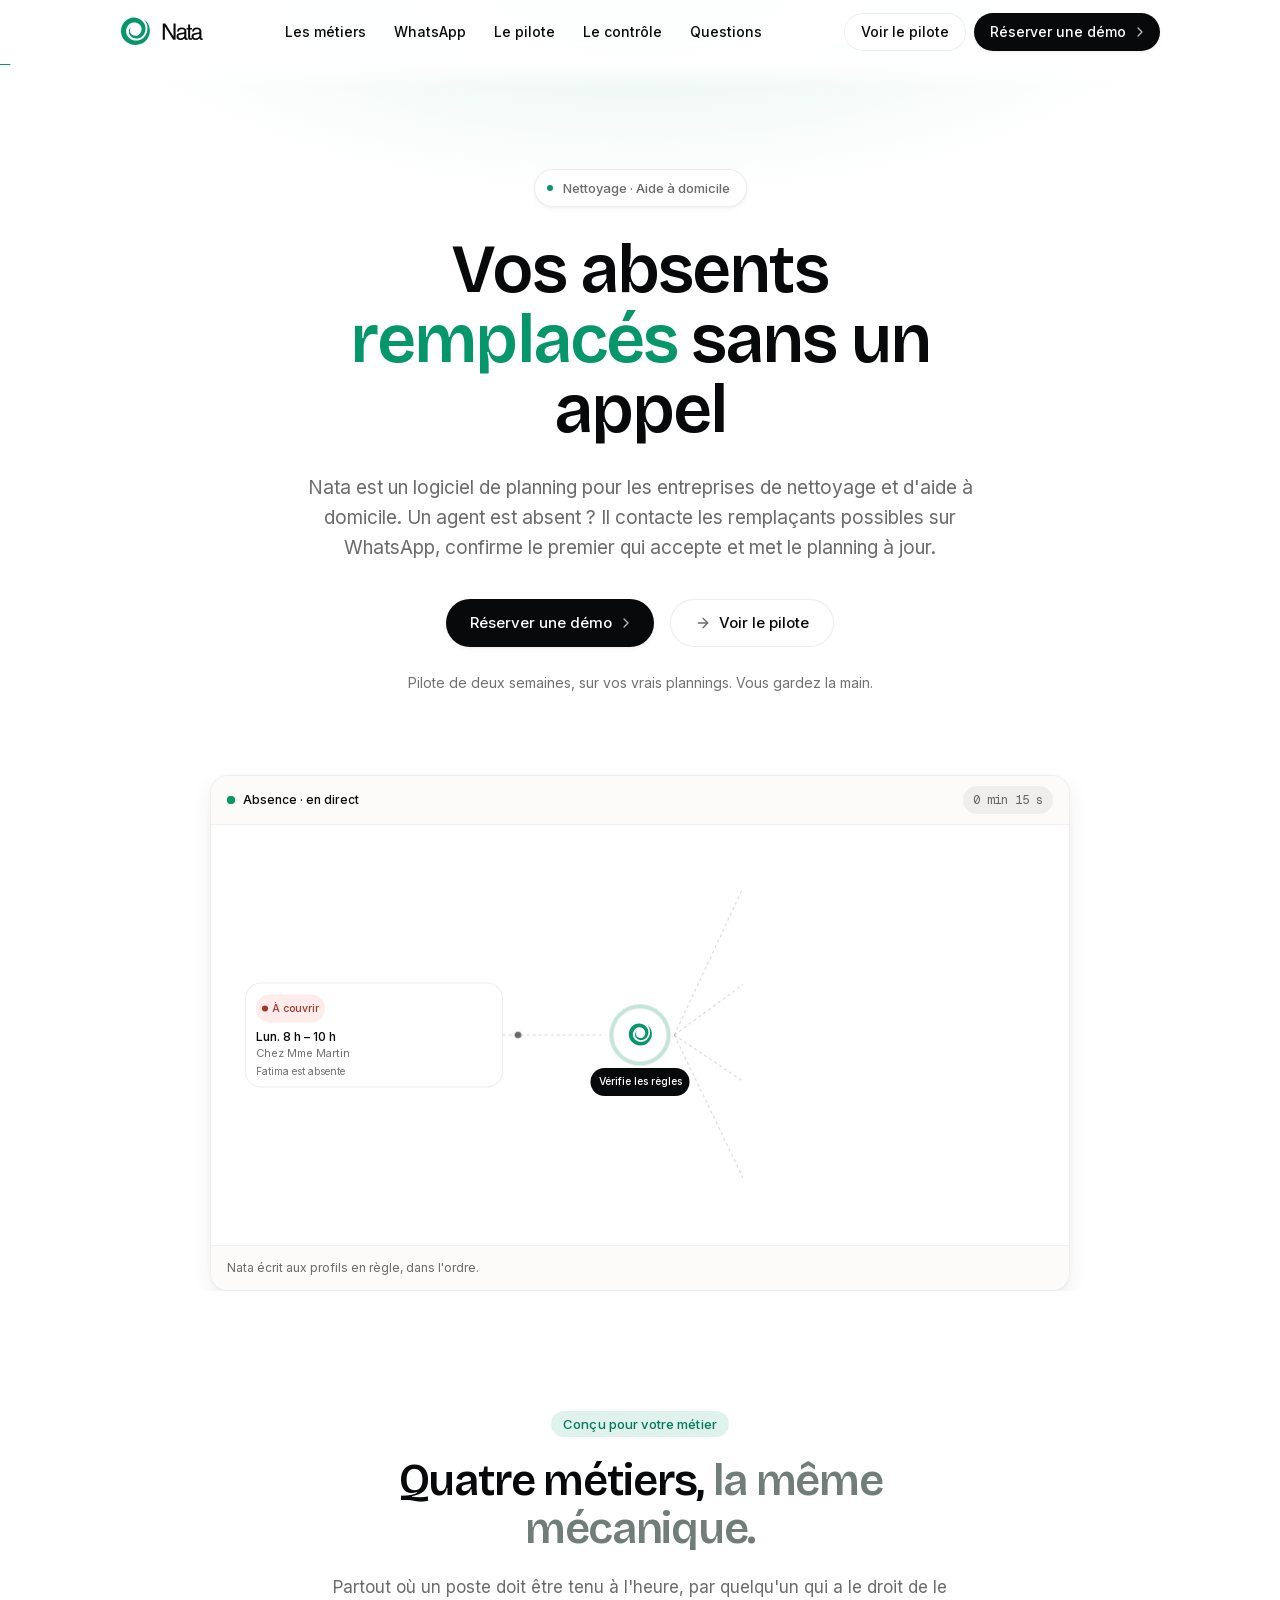
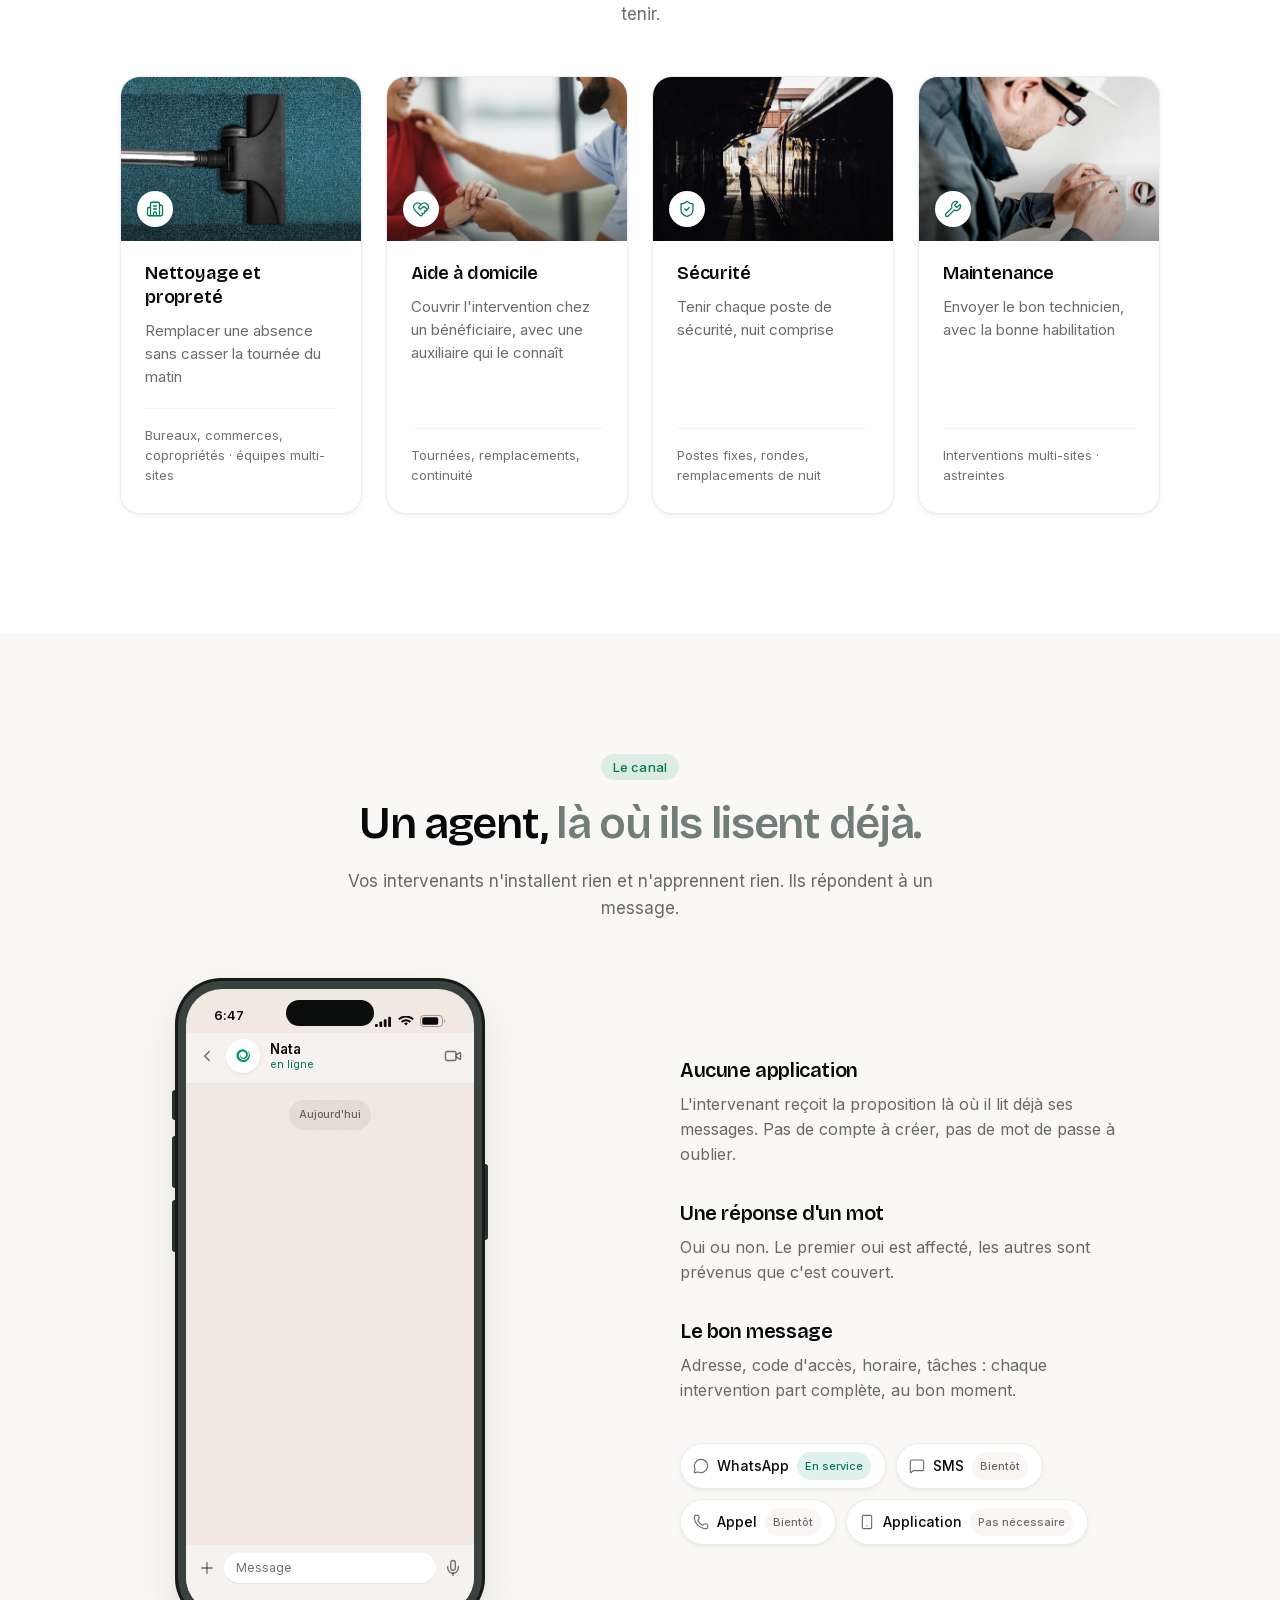
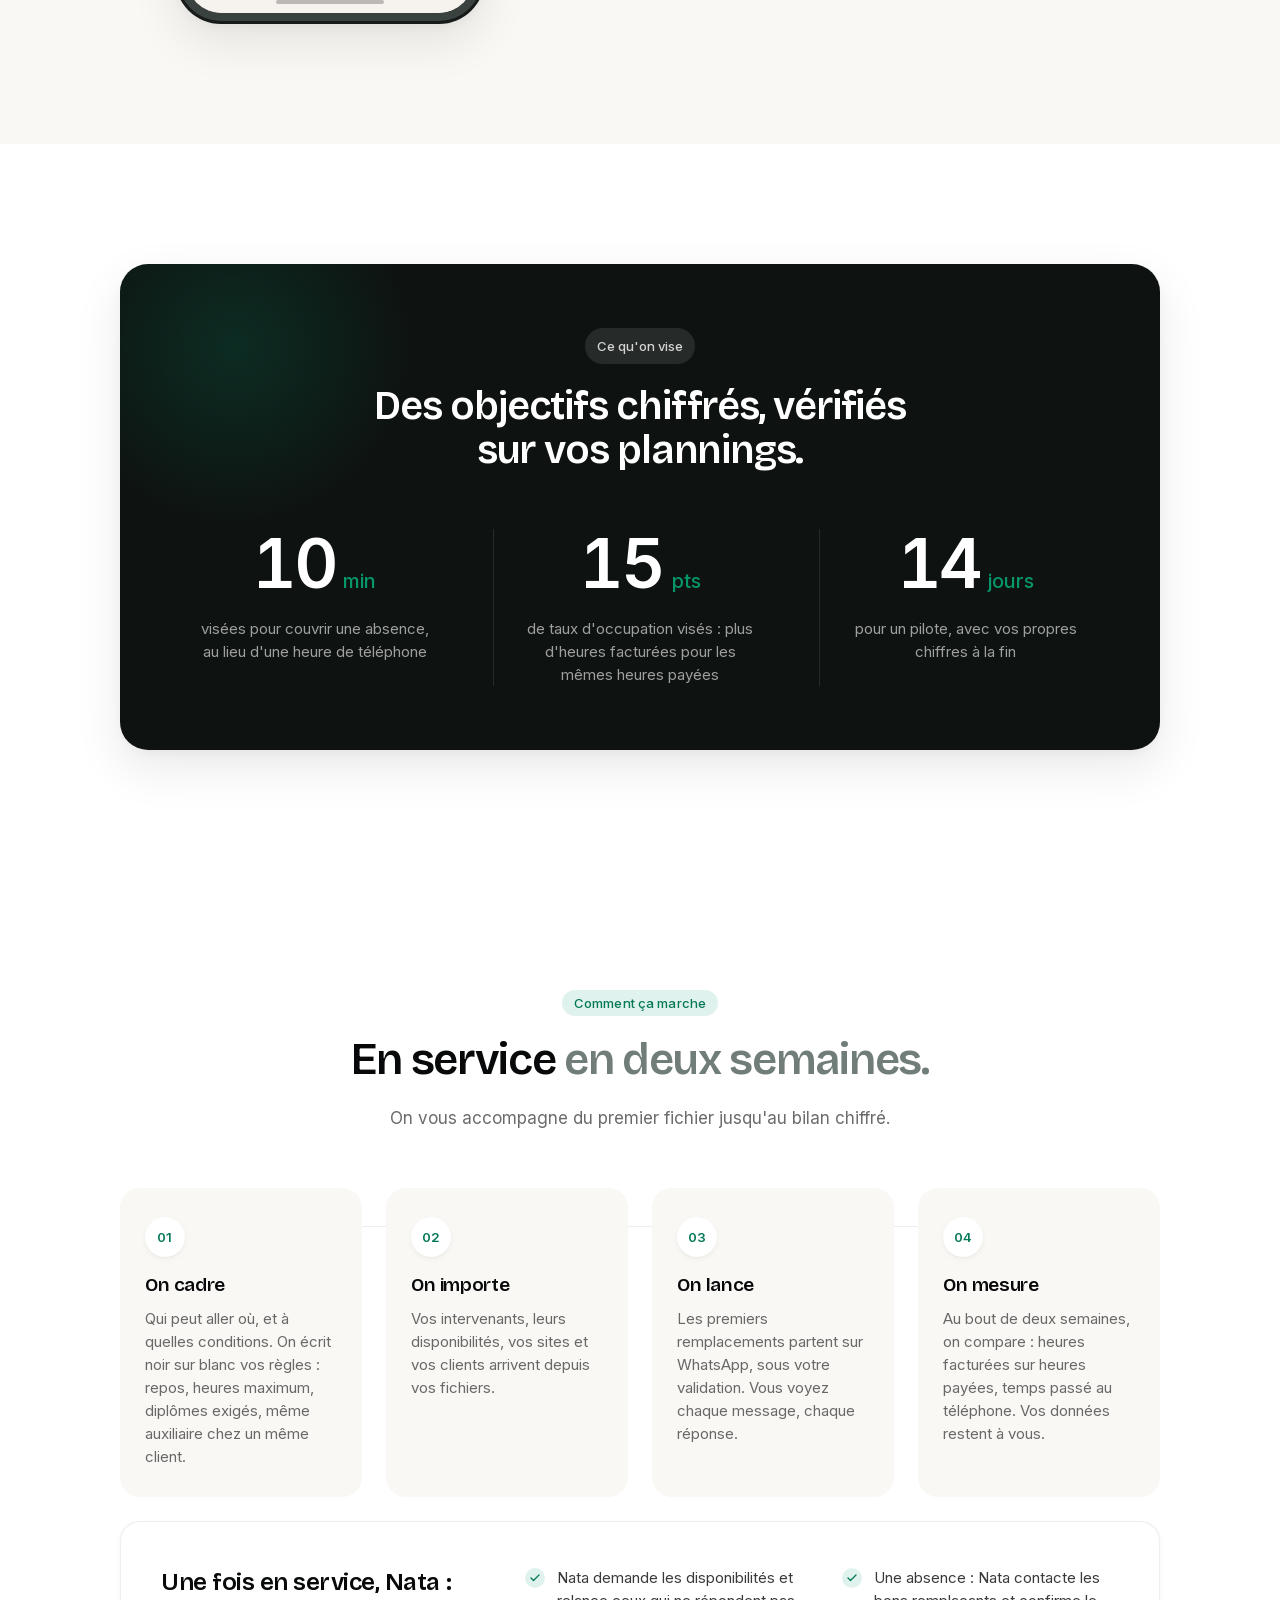
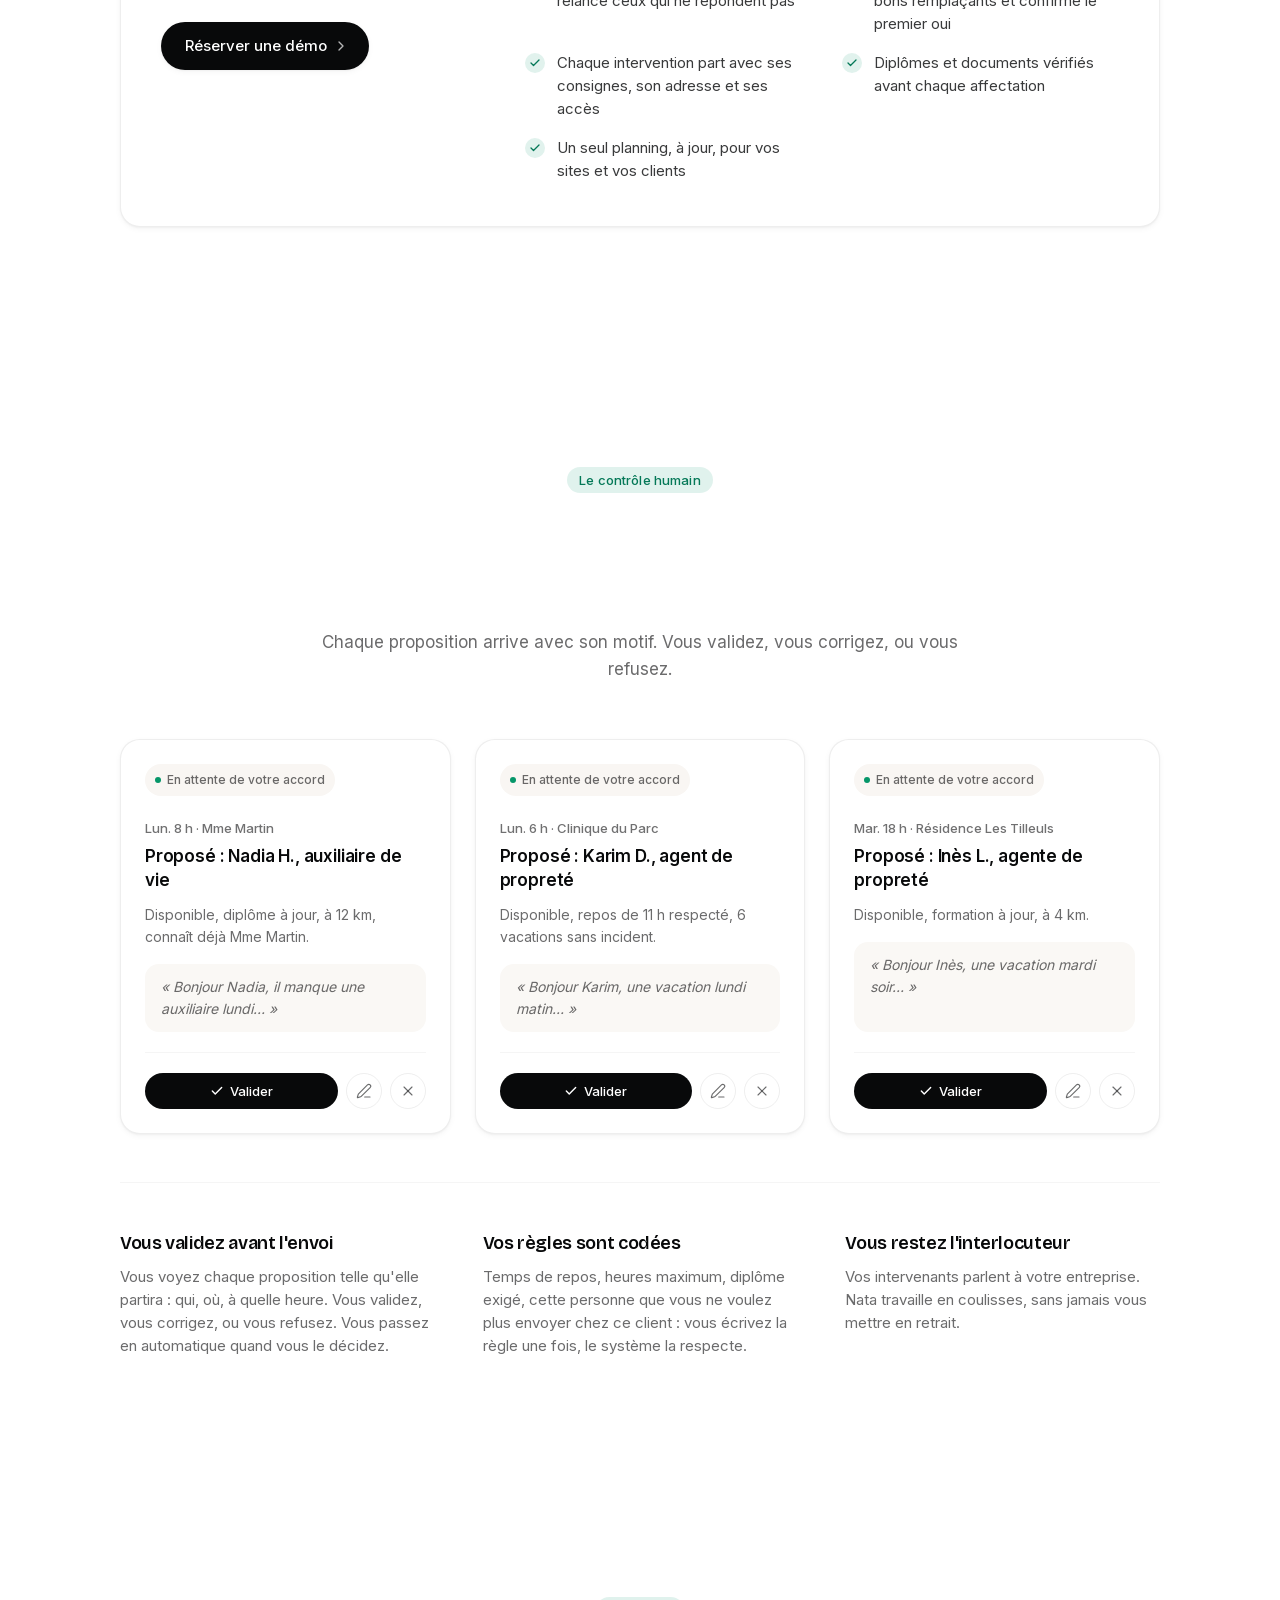
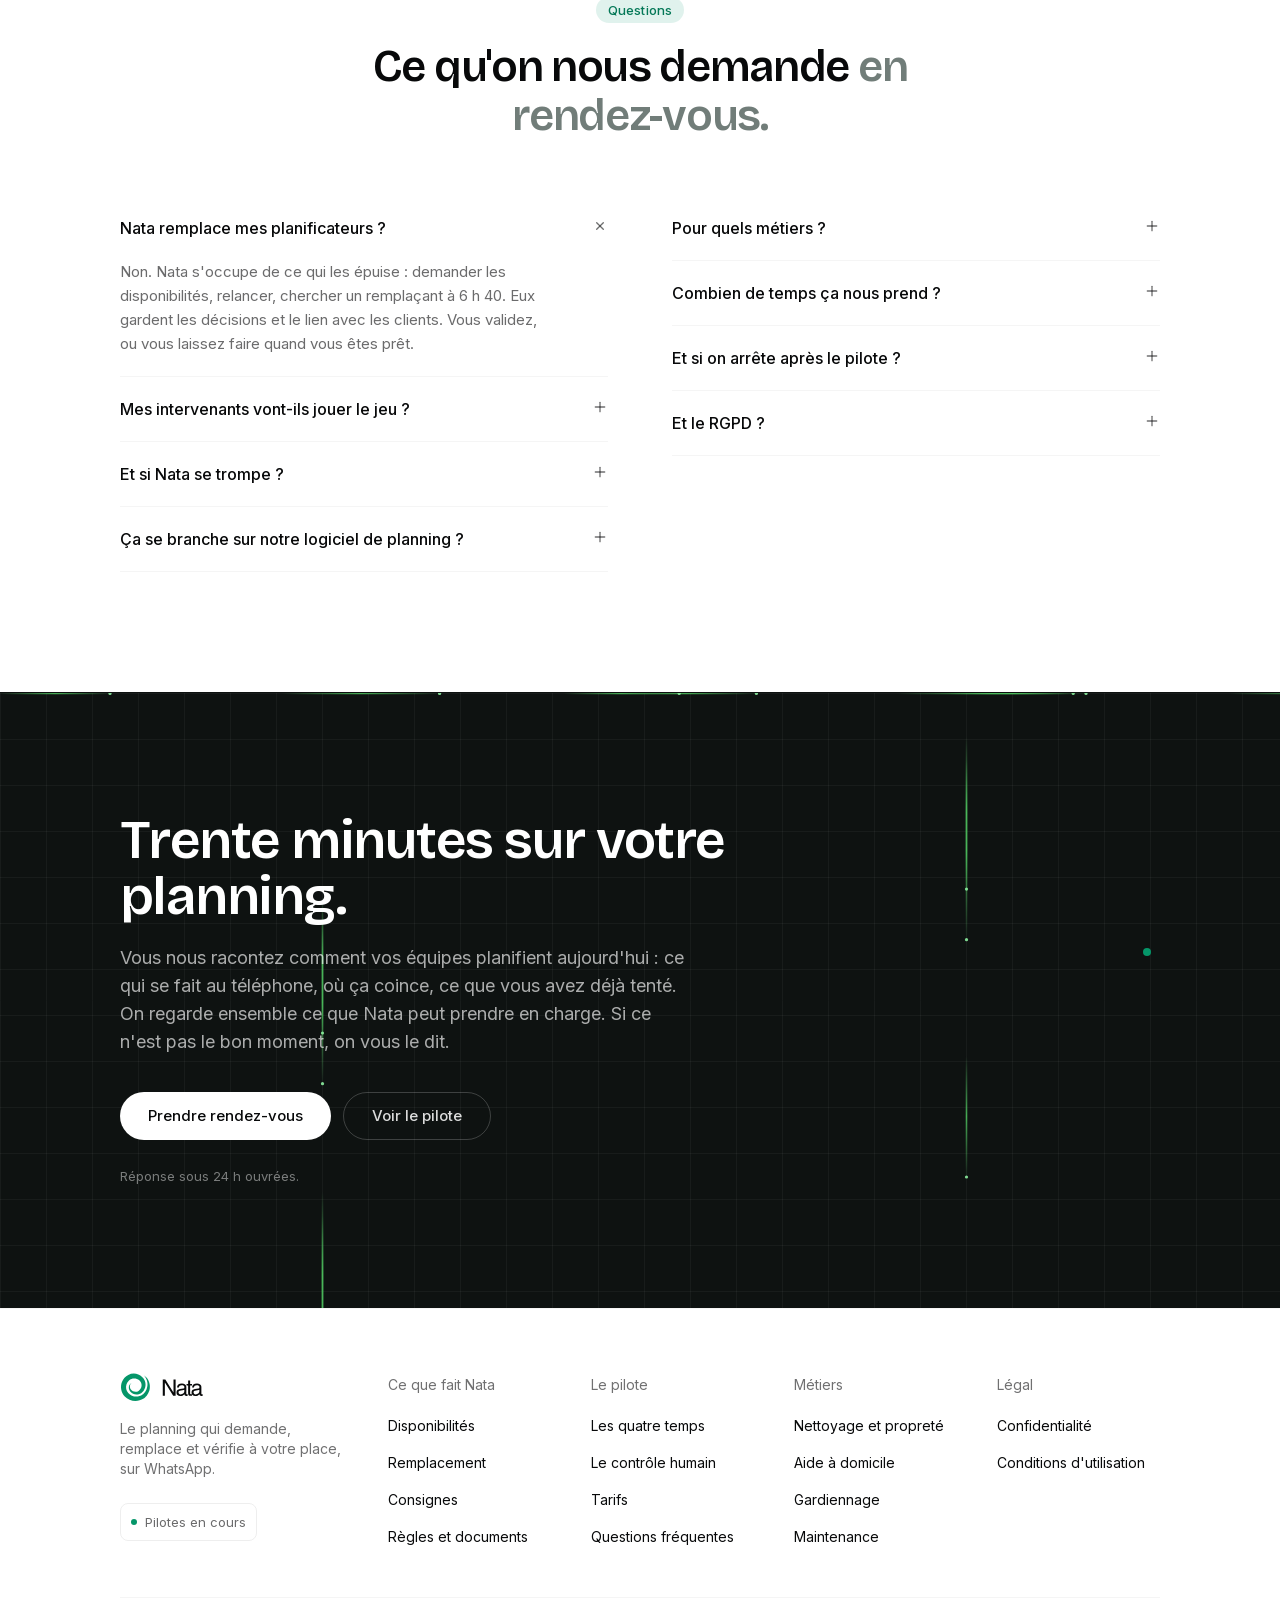
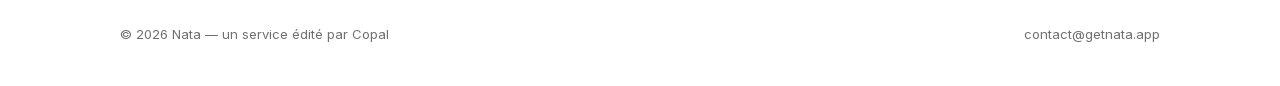
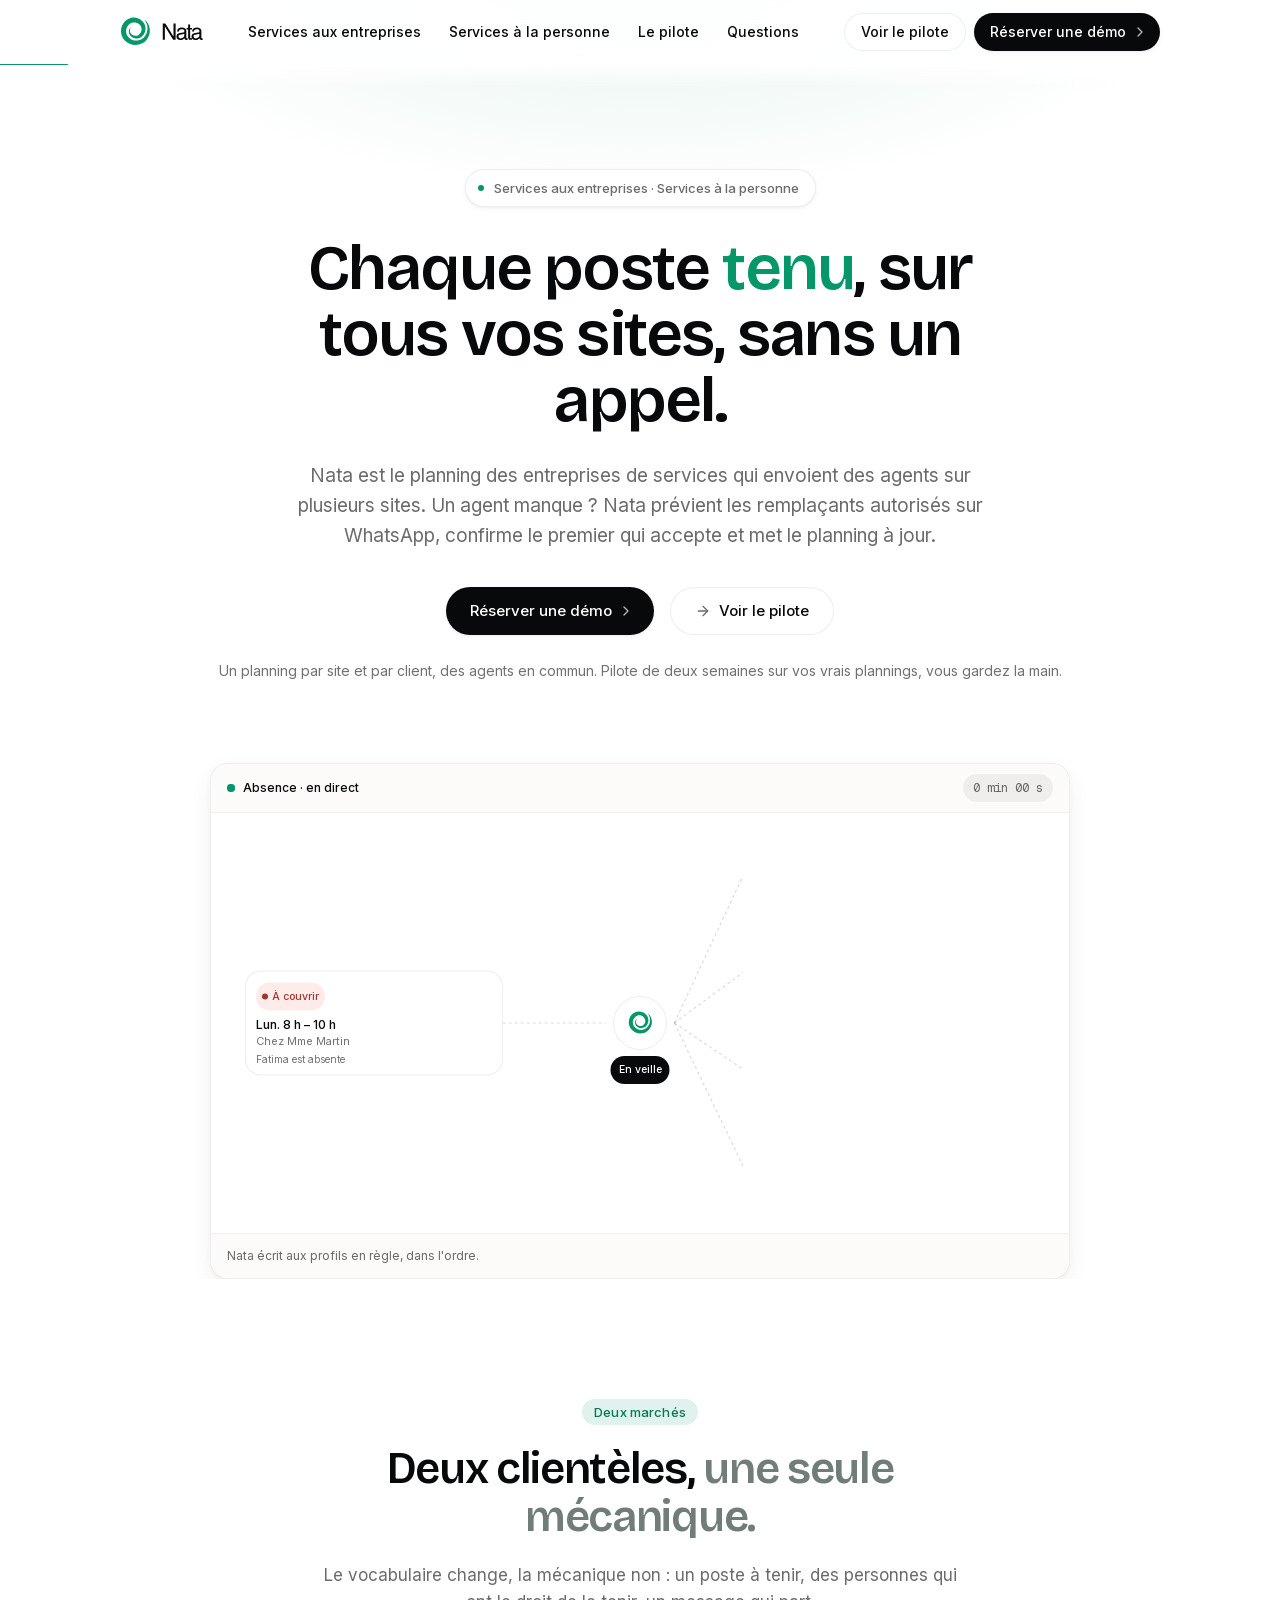
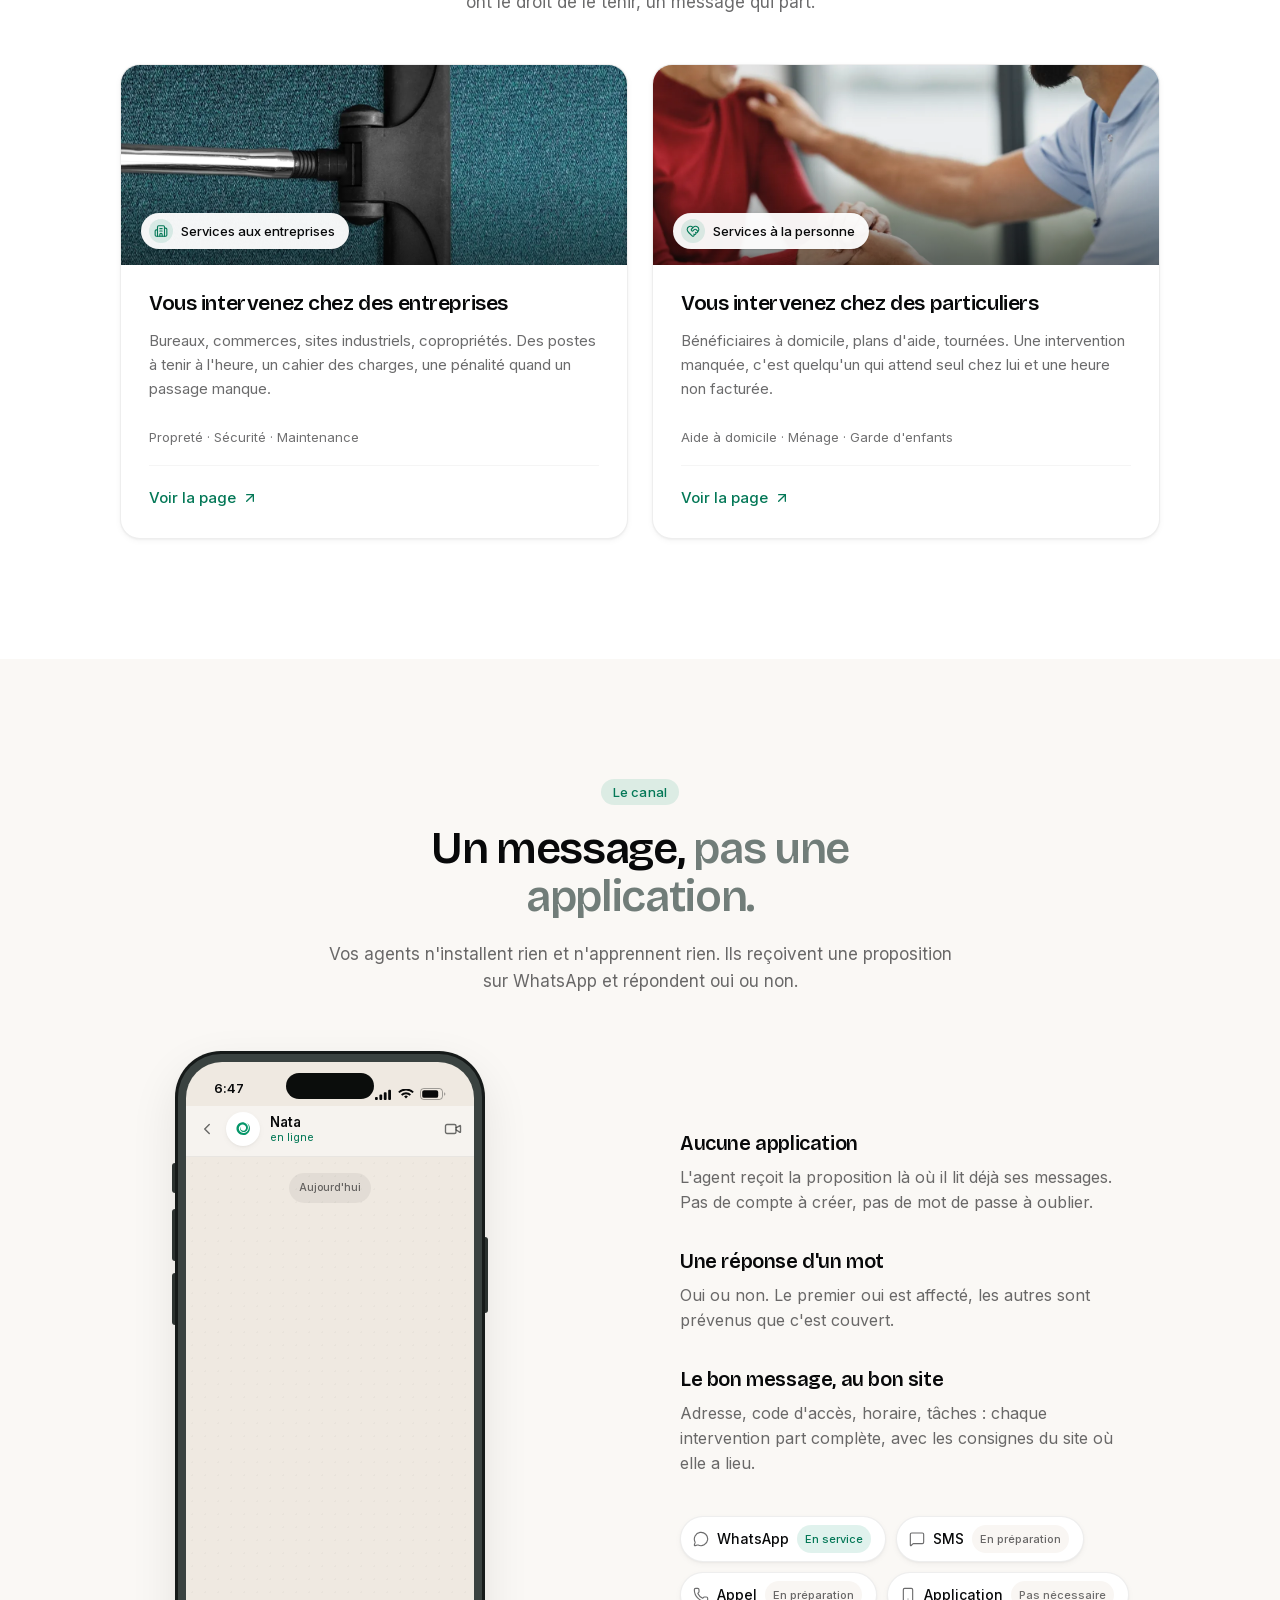
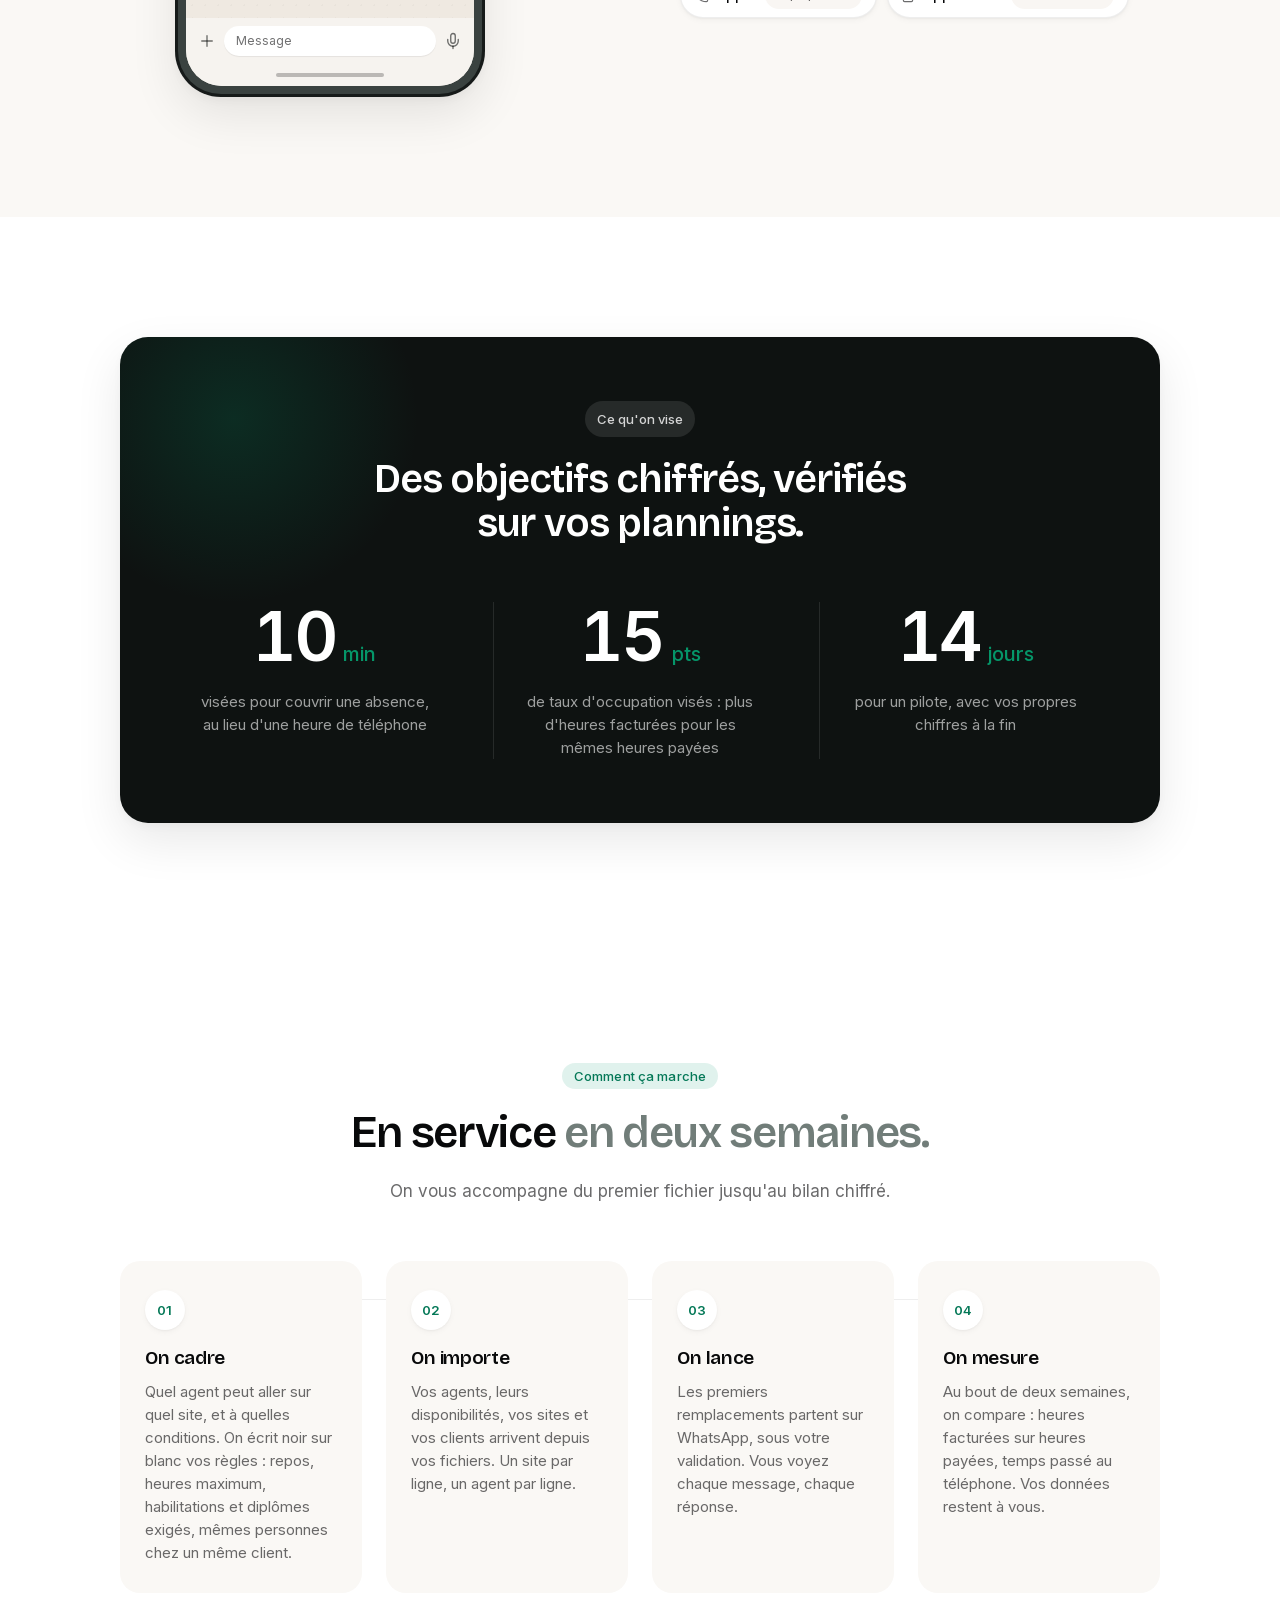
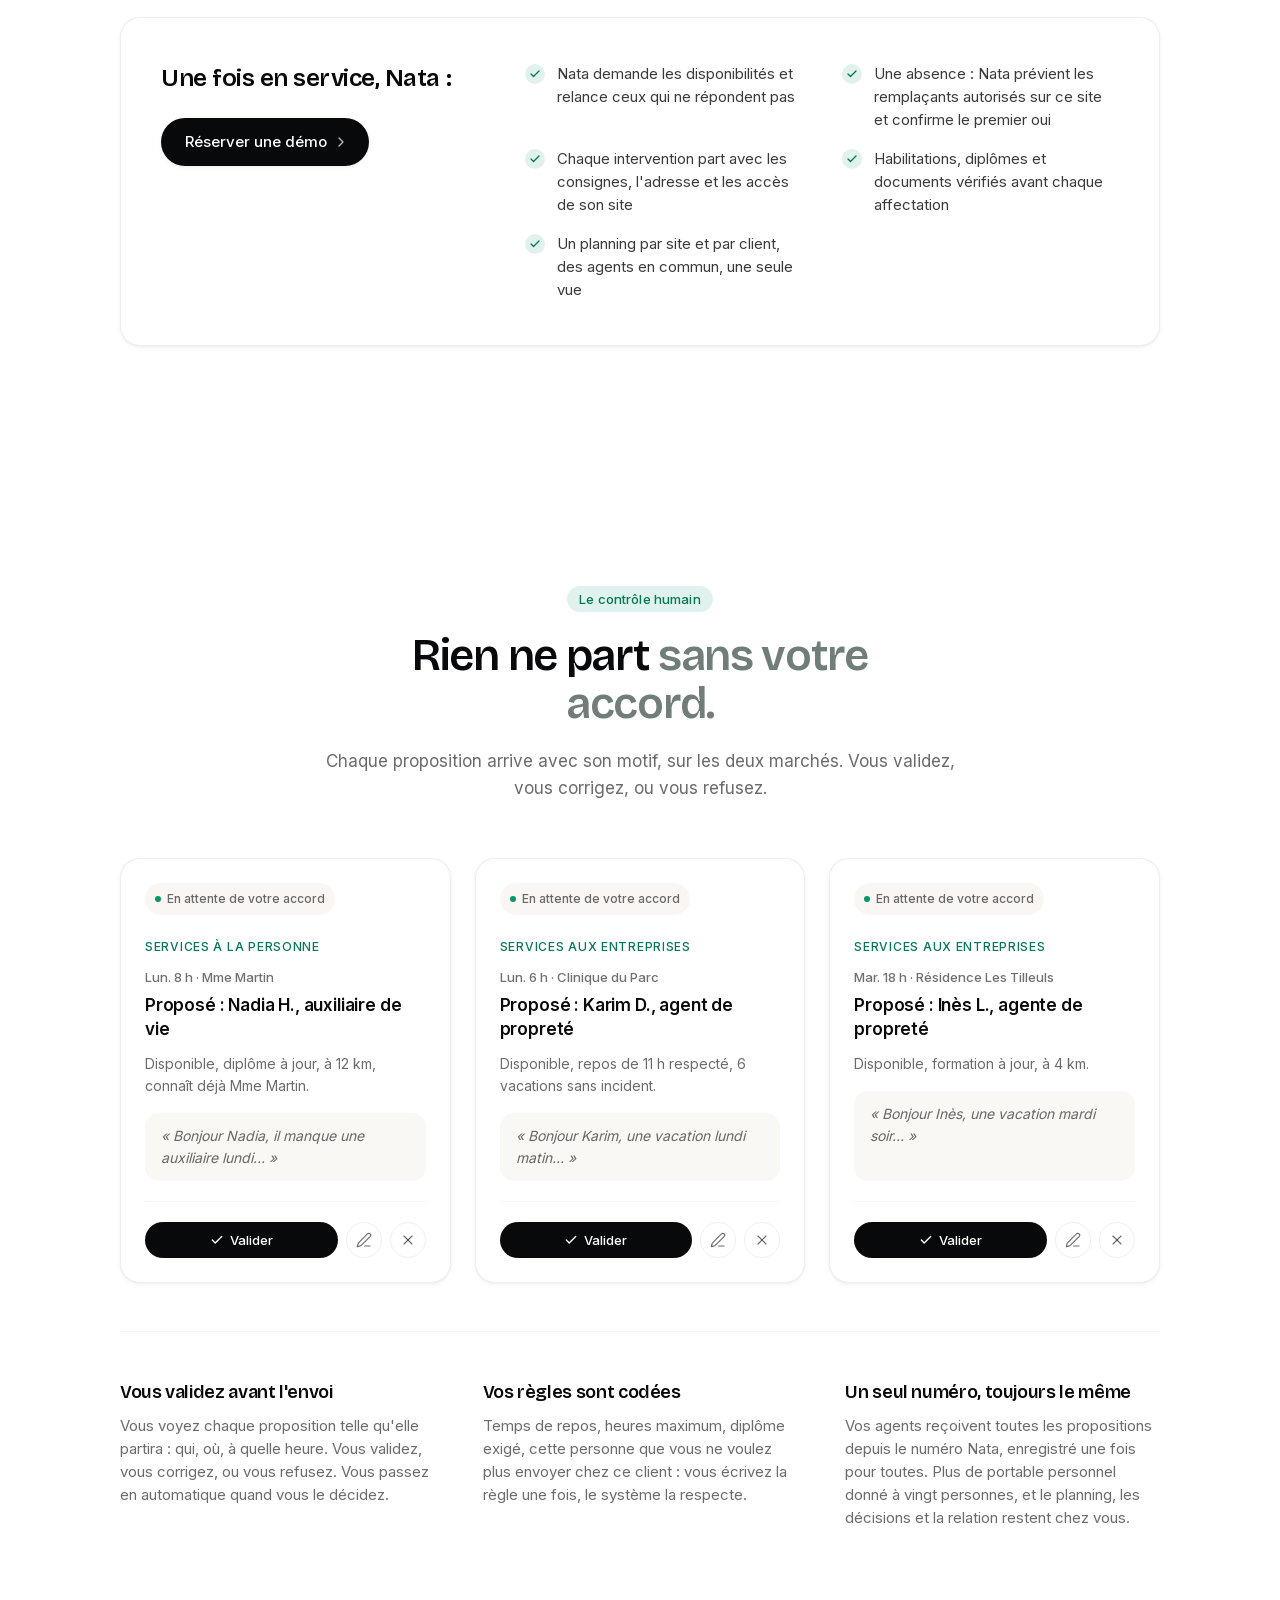
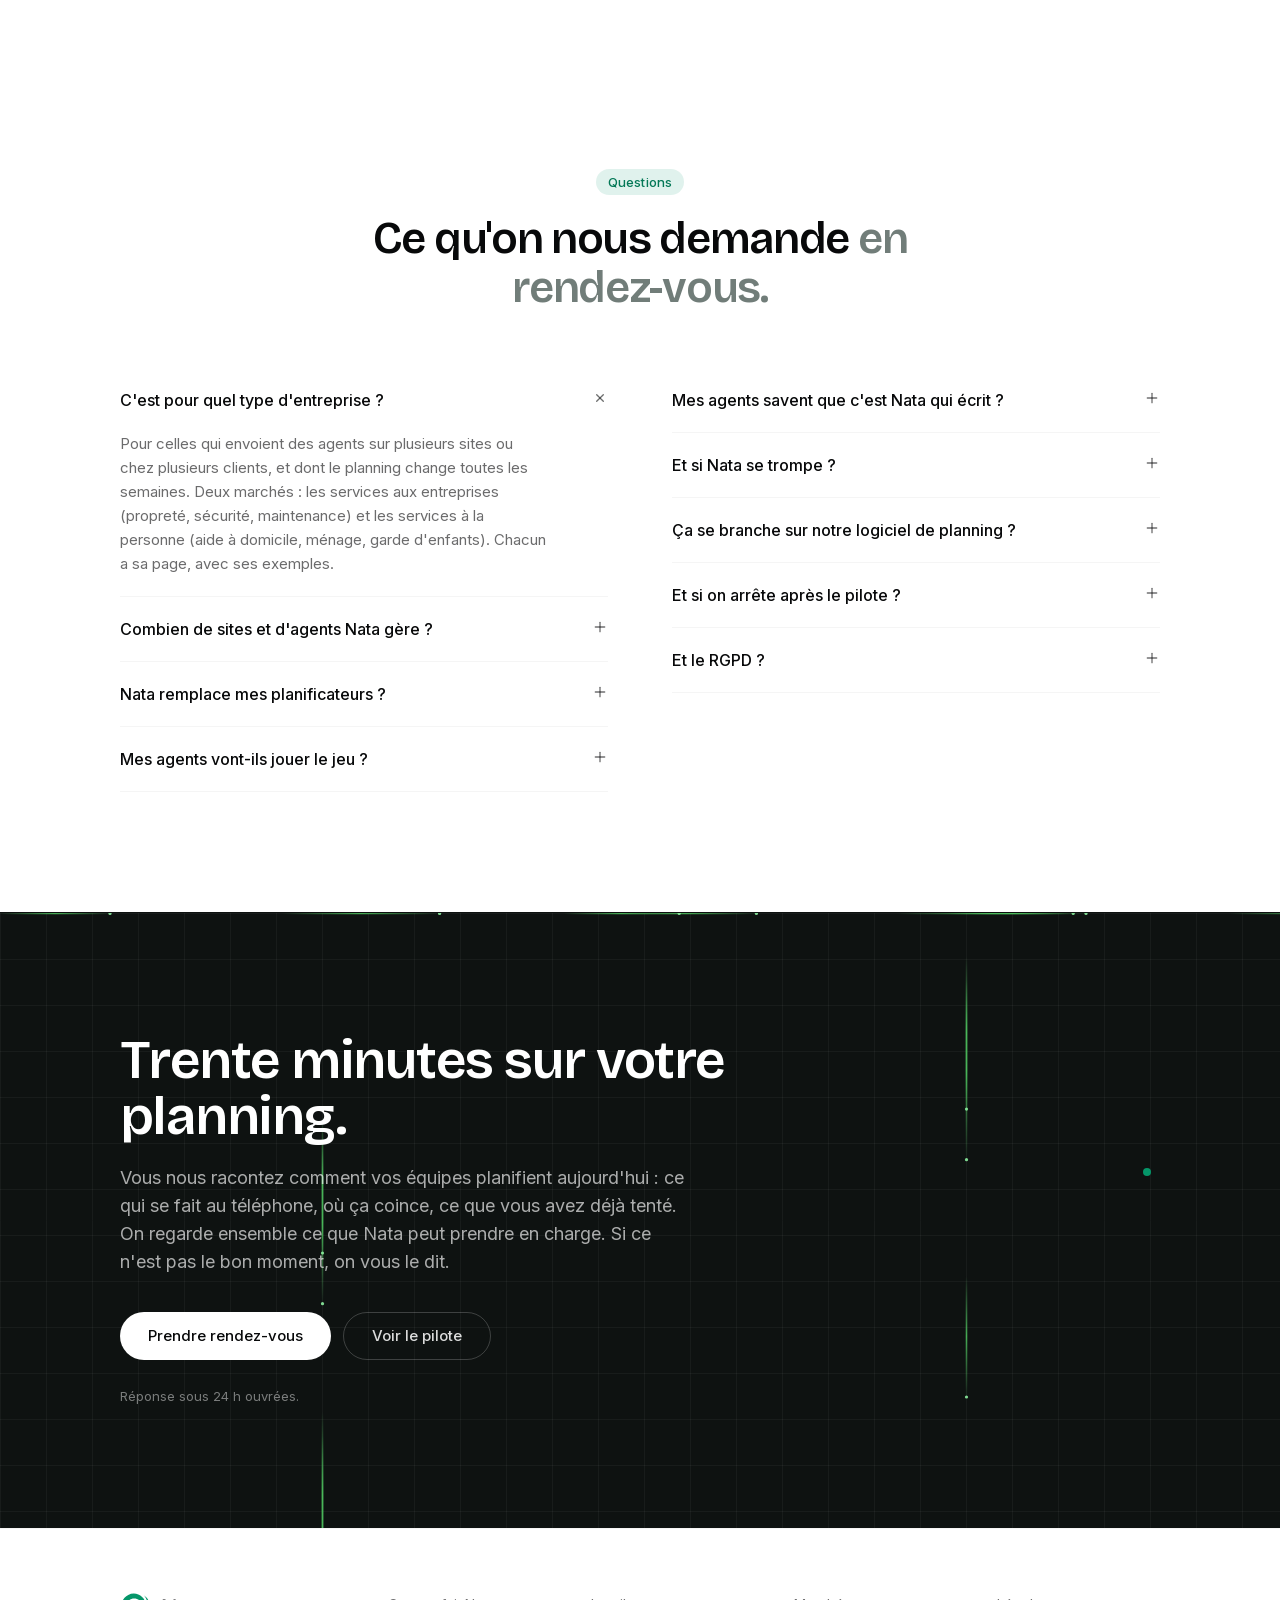
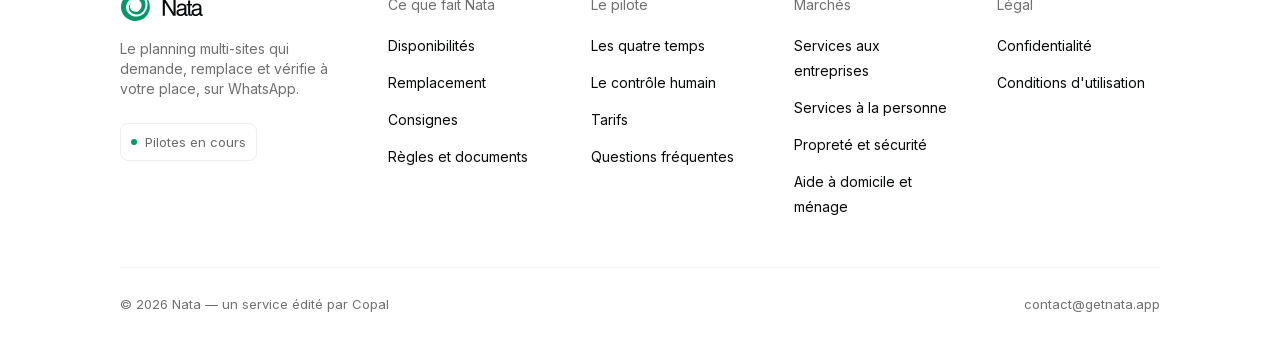
